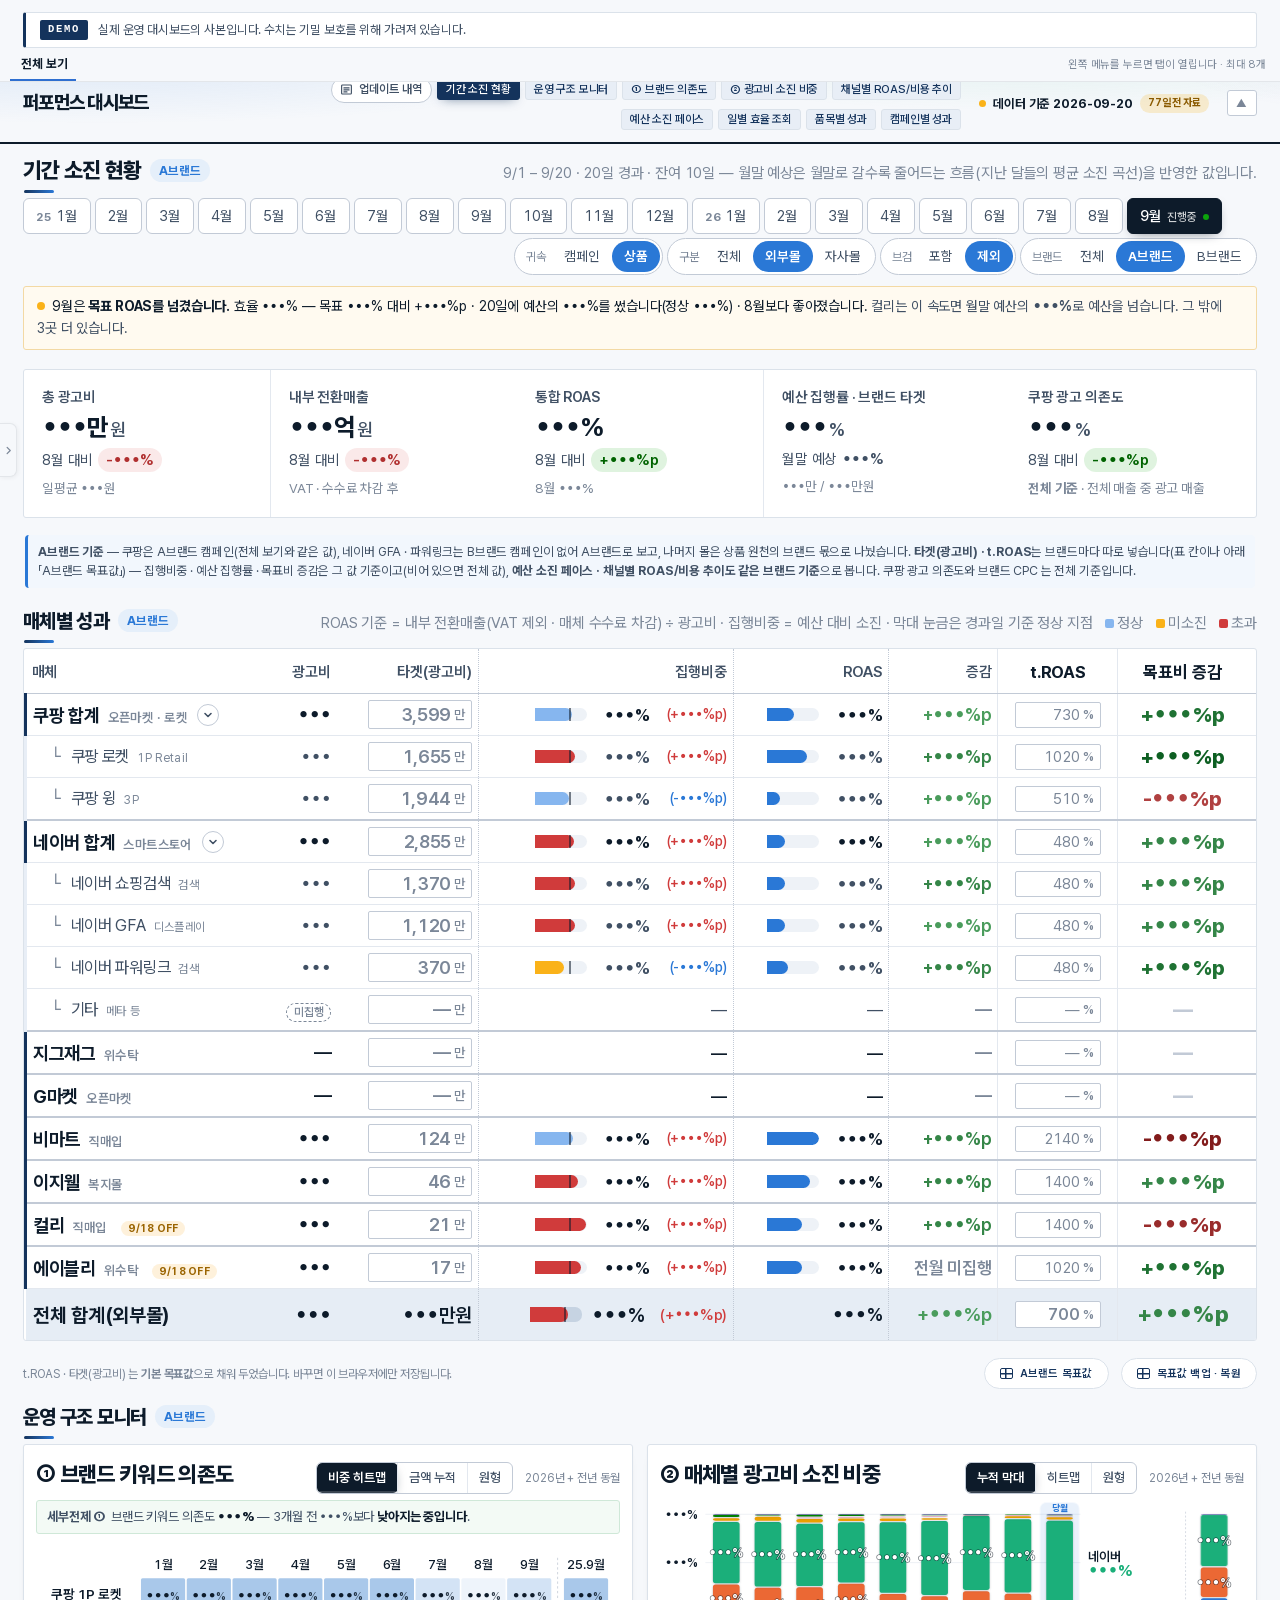
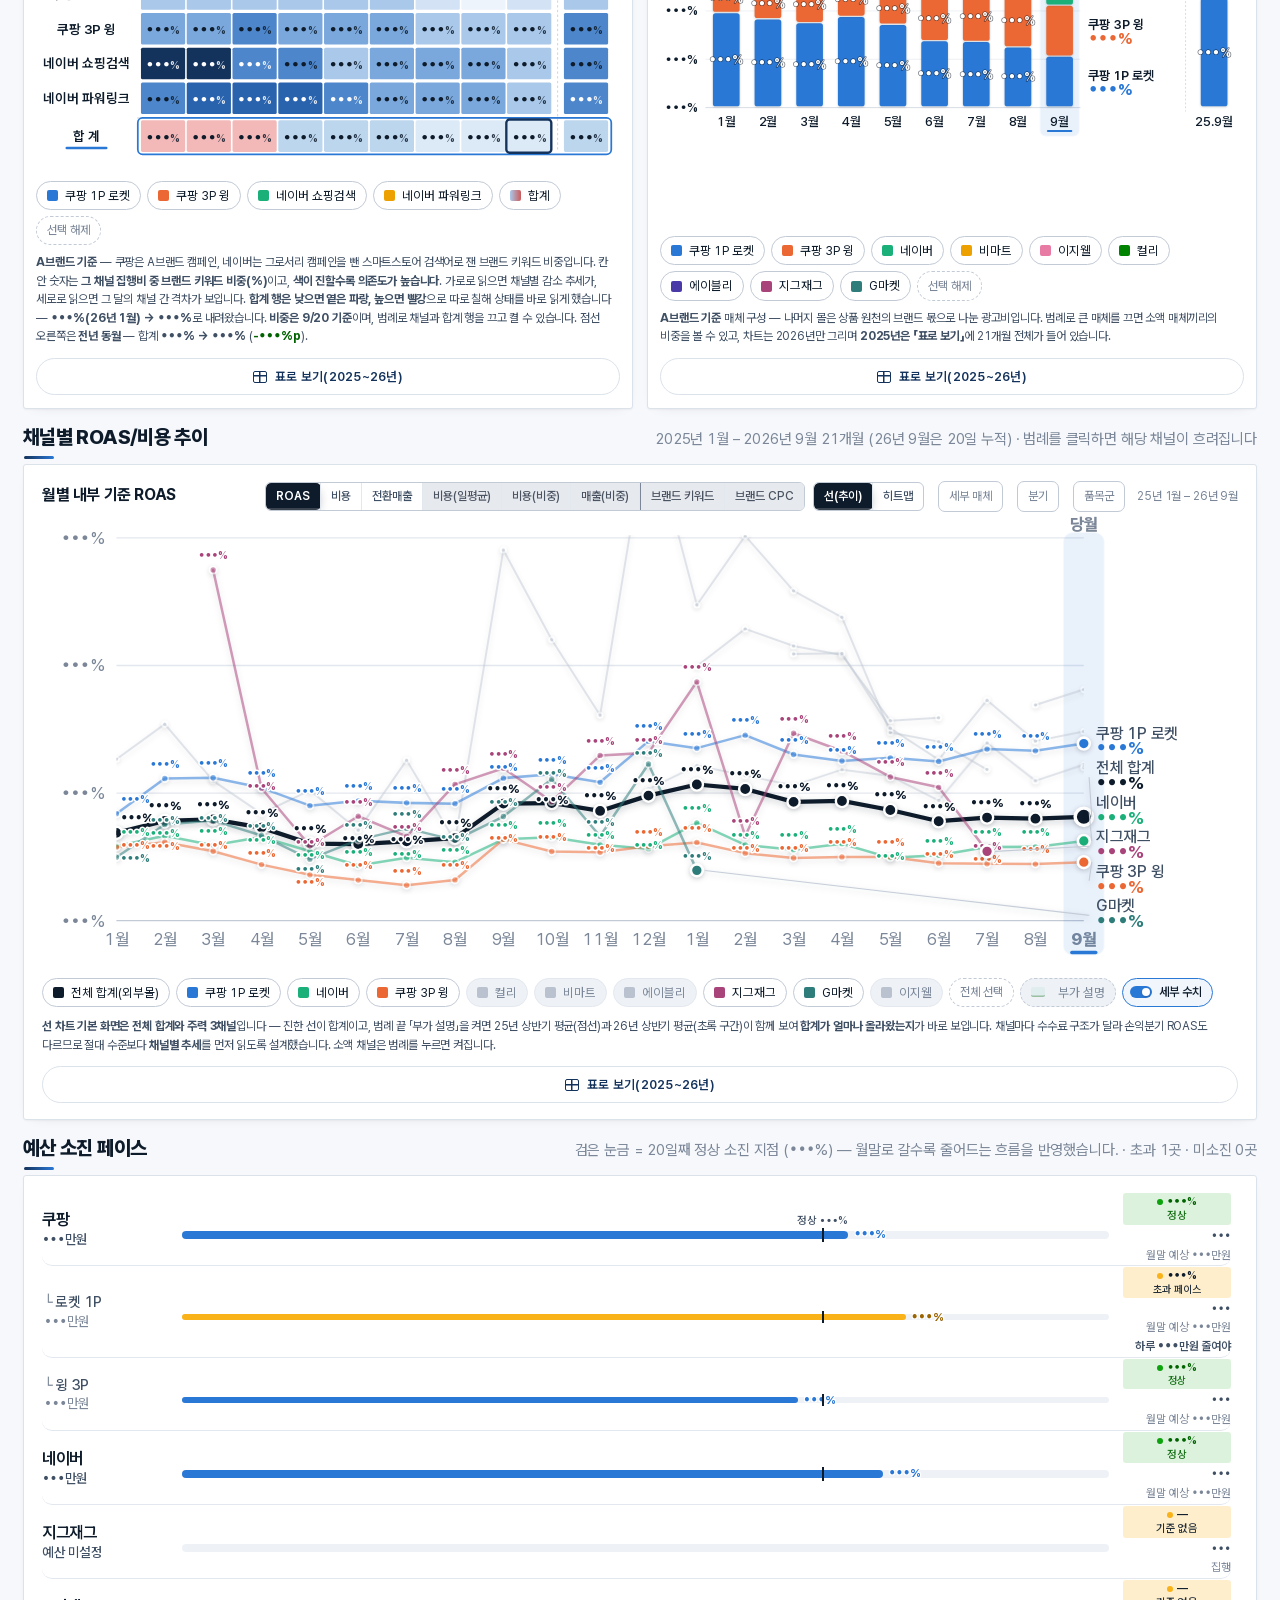
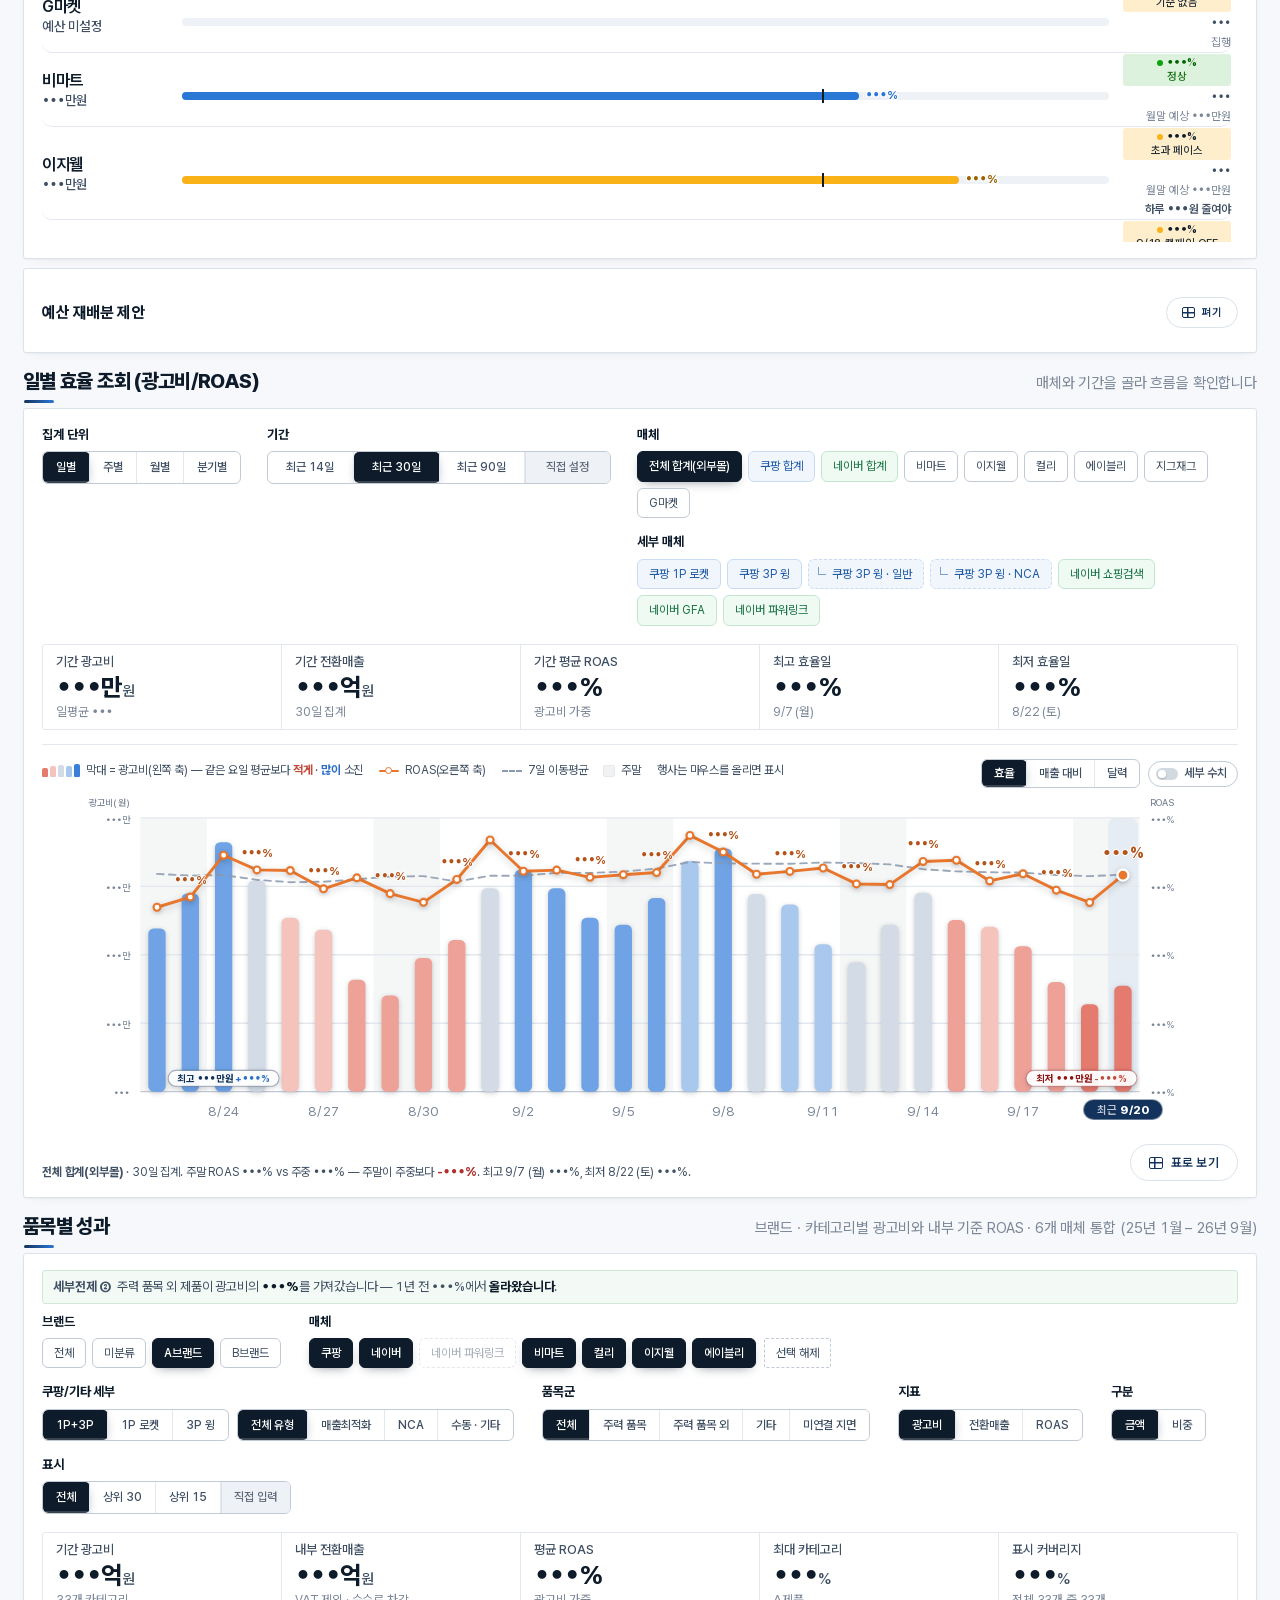
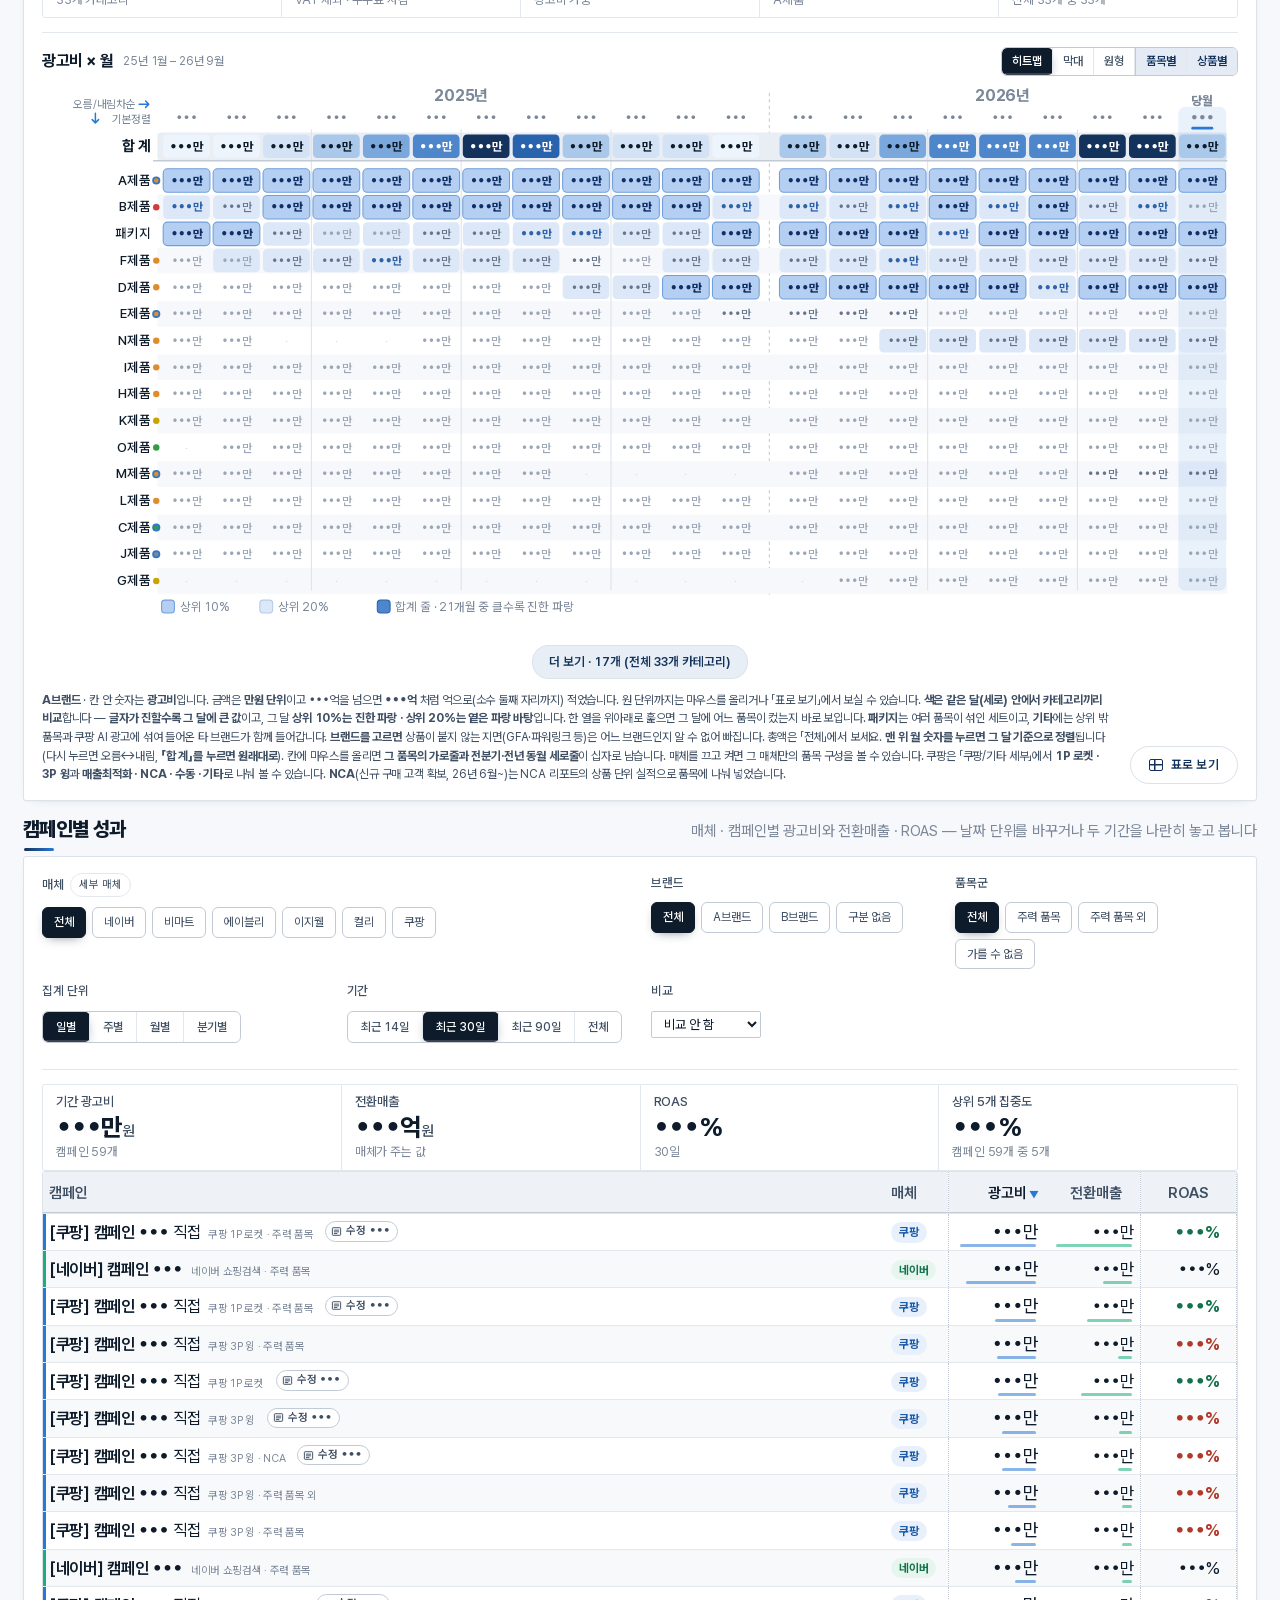
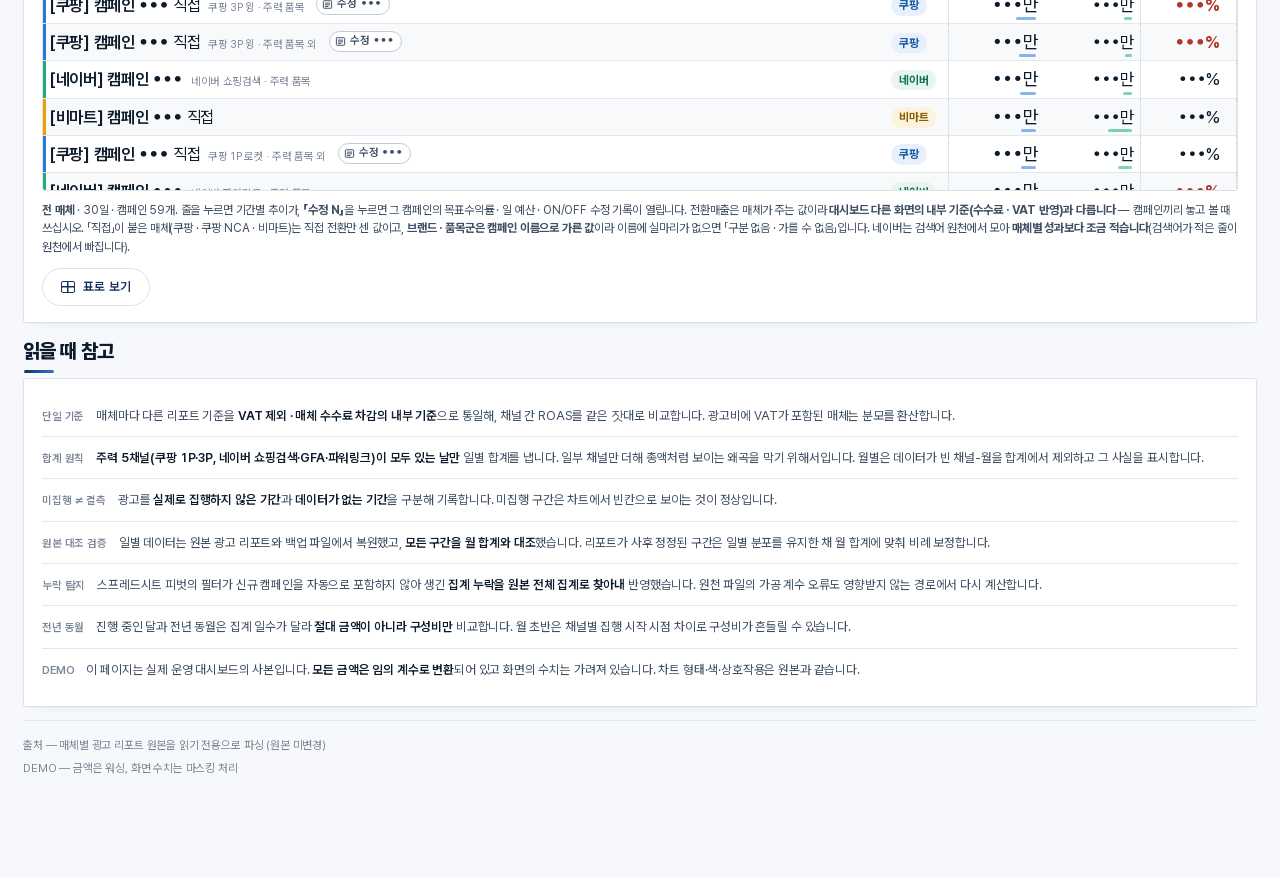
==== dashboard-demo.html @ bddc2128 "첫 게시 Co-Authored-By: Claude Opus 5.5 <noreply@anthropic.com>" ====
<!doctype html><html lang="ko"><head><title>퍼포먼스 대시보드 — DEMO</title><meta name="robots" content="noindex, nofollow"><meta charset=utf8><meta name=viewport content="width=device-width,initial-scale=1,viewport-fit=cover"><style>:root{color-scheme:light;box-sizing:border-box;padding-top:env(safe-area-inset-top,0px);padding-bottom:env(safe-area-inset-bottom,0px)}html{scroll-padding-top:env(safe-area-inset-top,0px)}body{margin:0;padding:0;font:14px -apple-system,BlinkMacSystemFont,sans-serif;background:#faf9f5;color:#141413}img{max-width:100%}[hidden]:not([hidden=until-found i]){display:none!important}</style><style>/* DEMO */ #mgLock, #mgBody, [data-erpv="margin"], #go-margin { display: none !important; }</style></head><body>
<style>
  /* 글꼴 — Pretendard(OFL) 가변 폰트를 이 화면에 쓰는 글자만 추려 파일 안에 넣었다(외부 요청 없음). */
  @font-face { font-family: "Pretendard Demo"; font-style: normal; font-weight: 45 920; font-display: swap;
               src: url([data-uri]) format("woff2"); }
  /* 사무용 라이트 테마 — 흰 바탕 · 남색/검정 계열로 단일 고정.
     뷰어의 다크 모드와 무관하게 항상 같은 화면을 보여주기 위해 모든 색을 명시한다. */
  :root {
    color-scheme: light;
    --f-sans: "Pretendard Demo", "Pretendard Variable", Pretendard, "Apple SD Gothic Neo", "Malgun Gothic", system-ui, sans-serif;
    --f-num:  "Pretendard Demo", "Pretendard Variable", Pretendard, "Apple SD Gothic Neo", "Malgun Gothic", system-ui, sans-serif;
    --f-mono: "Cascadia Mono", "SF Mono", Consolas, ui-monospace, "Malgun Gothic", monospace;
    --plane:        #f6f8fb;
    --surface:      #ffffff;
    --surface-sunk: #eef2f7;
    --ink:          #0d1b2a;
    --ink-2:        #405064;
    --ink-3:        #7b8798;
    --rule:         #e3e8ef;
    --rule-strong:  #c2cad6;
    --ring:         #dbe2ea;
    --band:         rgba(13,27,42,0.04);
    --navy:         #14335c;
    --navy-soft:    #e8eef6;
    --blue-soft:    #86b6ef;
    --bar-fill:     #6da7ec;   /* 일별 광고비 막대 */
    --bar-low:      #e08585;   /* 같은 요일 평균 대비 소진이 크게 적은 날 */
    --roas-dot:     #14335c;   /* ROAS 선 위의 점 — 선(#2a78d6)보다 진하게 */

    --s1: #2a78d6;
    --s2: #eb6834;
    --s3: #1baf7a;
    --s4: #eda100;
    --s5: #e87ba4;
    --s6: #008300;
    --s7: #4a3aa7;
      /* (V163) 세부 매체 보기 — 쿠팡 NCA · 네이버 GFA · 파워링크 · 기타 */
      --s8: #a1561a; --s9: #00767f; --s10: #b02a6b; --s11: #5f7a33;
      /* (V194) 자사몰 — 파워링크 · 쇼핑검색 */
      --s12: #7a5cc4; --s13: #c47a2a; --s14: #2f6f5e;
      /* (V211) 자사몰 퍼포먼스 — 메타 · 구글 검색 · 구글 디스플레이 · 크리테오 */
      --s15: #d94f70; --s16: #3b8ea5; --s17: #8a8f3a; --s18: #c9538f;
      /* (V214) 토스페이 · 페이코 · 애디AI · 지그재그 · G마켓 */
      --s19: #3f6fb5; --s20: #b5632a; --s21: #6b8f3a; --s22: #a8447a; --s23: #2f7d7a;
    --muted-line: #b9c2ce;
    --ma-line: #f2a86e;
    --ma-text: #d98a3d;      /* 이동평균 '글자' — 선보다 한 단계 진하게 (연한 주황은 본문에서 안 읽힌다) */
    --hint-low: #b81d1d;     /* 막대색 스케일의 붉은 끝 = 요일 평균보다 적게 소진 */
    --hint-high: #1668cf;    /* 막대색 스케일의 푸른 끝 = 요일 평균보다 많이 소진 */

    --good:     #0ca30c;
    --warning:  #fab219;
    --critical: #d03b3b;
    --good-ink: #006300;
    --crit-ink: #b02f2f;
  }

  * { box-sizing: border-box; }

  body {
    margin: 0;
    background: var(--plane);
    color: var(--ink);
    font-family: var(--f-sans);
    font-size: 14px;
    line-height: 1.55;
    -webkit-font-smoothing: antialiased;
  }
  .num, table td, table th, .tick { font-family: var(--f-num); font-variant-numeric: tabular-nums; }

  /* 폭 상한 없이 창을 쓰되 좌우에 약간의 여백을 둔다 */
  /* 좌우 여백은 창이 좁아질수록 함께 줄어든다 (내용이 쓸 수 있는 폭을 늘리기 위해) */
  :root { --gut: clamp(14px, 1.8vw, 34px); }
  .wrap { max-width: none; margin: 0; padding: 26px var(--gut) 56px; display: flex; flex-direction: column; gap: clamp(12px, 1vw, 18px); }

  /* ---------- header ---------- */
  header.masthead {
    display: flex; flex-wrap: wrap; align-items: flex-end; justify-content: space-between;
    gap: 16px 24px; padding-bottom: 18px; border-bottom: 2px solid var(--ink);
    position: sticky; top: 0; z-index: 60; background: var(--plane);
    margin: -26px calc(var(--gut) * -1) 0; padding: 26px var(--gut) 18px;
  }
  .masthead h1 { margin: 0; font-size: clamp(24px, 2.1vw, 38px); font-weight: 700; letter-spacing: -0.03em; line-height: 1.15; text-wrap: balance; }
  .masthead .sub { margin: 7px 0 0; color: var(--ink-2); font-size: 14.5px; }
  .stamp { display: flex; flex-direction: column; align-items: flex-end; gap: 4px; text-align: right; }
  .stamp .asof { font-family: var(--f-num); font-size: 14px; font-weight: 600; }
  .stamp .window { color: var(--ink-3); font-size: 12px; }
  /* 섹션 바로가기 — 눌러 해당 블록으로 스크롤 */
  /* 바로가기 버튼을 '데이터 기준' 왼쪽에 나란히 두어 헤더 높이를 아낀다 */
  .headright { display: flex; align-items: flex-end; justify-content: flex-end; gap: 18px; flex-wrap: wrap; }
  .jump { display: flex; gap: 5px; flex-wrap: wrap; justify-content: flex-end; max-width: min(430px, 46vw); }
  @media (max-width: 900px) {
    .headright { width: 100%; justify-content: flex-start; }
    /* 좁은 화면에서는 줄바꿈 대신 옆으로 밀어 본다 */
    .jump { max-width: none; width: 100%; flex-wrap: nowrap; overflow-x: auto; scrollbar-width: none;
            justify-content: flex-start; padding-bottom: 2px; }
    .jump::-webkit-scrollbar { display: none; }
  }
  .jump a { font-size: 12px; font-weight: 500; line-height: 1; padding: 5px 9px; border-radius: 3px;
            text-decoration: none; white-space: nowrap; color: var(--navy);
            background: var(--navy-soft); border: 1px solid var(--ring); transition: background 0.15s, color 0.15s; }
  .jump a:hover { background: var(--navy); color: #ffffff; border-color: var(--navy); }
  .jump a:focus-visible { outline: 2px solid var(--s1); outline-offset: 1px; }
  /* 앵커로 뛰었을 때 제목이 화면 맨 위에 딱 붙지 않게 */
  [id^="go-"] { scroll-margin-top: calc(var(--headh, 120px) + 14px); }
  /* 도착한 블록을 잠깐 밝혀 어디로 왔는지 보이게 */
  @keyframes jumpflash { from { box-shadow: 0 0 0 3px var(--s1); } to { box-shadow: 0 0 0 3px rgba(0,0,0,0); } }
  .jumped { animation: jumpflash 1.1s ease-out; border-radius: 3px; }
  @media (prefers-reduced-motion: reduce) { .jumped { animation: none; } }
  .tagrow { display: flex; gap: 6px; flex-wrap: wrap; }
  .tag { font-size: 11px; letter-spacing: 0.06em; text-transform: uppercase; padding: 2px 8px;
         border: 1px solid var(--rule-strong); border-radius: 2px; color: var(--ink-2); }

  /* ---------- sections ---------- */
  section { display: flex; flex-direction: column; gap: 9px; }

  /* 상단 2열 — 왼쪽에 기간 소진 현황 + 매체별 성과, 오른쪽에 운영 구조 모니터 */
  .topgrid,
  .midgrid { display: grid; grid-template-columns: minmax(0, 1.9fr) minmax(0, 1fr); gap: clamp(12px, 1vw, 18px); align-items: stretch; }
  /* 넓은 화면에서는 열이 많은 매체별 성과표 쪽에 폭을 더 준다 */
  /* (V136) 중단도 같은 비율 — 운영 구조 모니터 · 예산 소진 페이스의 왼쪽 끝을 세로로 맞춘다 */
  @media (min-width: 1560px) { .topgrid, .midgrid { grid-template-columns: minmax(0, 2.3fr) minmax(0, 1fr); } }
  @media (min-width: 2100px) { .topgrid, .midgrid { grid-template-columns: minmax(0, 2fr) minmax(0, 1fr); } }
  .topgrid > div,
  .midgrid > div { display: flex; flex-direction: column; gap: 18px; min-width: 0; }
  /* 중단 두 카드의 아래끝을 맞춘다 — 남는 높이는 ROAS 추이 차트가 흡수 */
  .col-pace > section { flex: 1 1 auto; }
  .col-pace > section > .card { flex: 1 1 auto; display: flex; flex-direction: column; }
  .col-pace .pace { flex: 1 1 auto; justify-content: space-between; }
  .midgrid .col-main > section > .card { flex: 1 1 auto; display: flex; flex-direction: column; min-height: 0; }
  .midgrid .col-main #roasChart { flex: 1 1 auto; min-height: 260px; display: flex; align-items: stretch; }
  /* (V200) 매체가 더 늘어도 한 화면을 넘지 않게 — 마지막 수단으로 페이스 목록만 굴린다
     (V204) 굴리는 것은 **실제로 넘칠 때만**(.scrolly). 넘치지 않는데도 마우스만 올리면 굵은 드래그바가
     불쑥 나타나 오른쪽 숫자를 덮던 것을 없애 두었다 — 윈도우의 「스크롤 막대 자동 숨김」 때문이다(담당자 2026-09-21). */
  @media (min-width: 1041px) {
    .midgrid .col-pace .pace { max-height: calc(100vh - 250px); min-height: 0; }
    .midgrid .col-pace .pace.scrolly { overflow-y: auto; overscroll-behavior-y: contain; padding-right: 7px; scrollbar-width: thin; }
    .midgrid .col-pace .pace.scrolly::-webkit-scrollbar { width: 7px; }
    .midgrid .col-pace .pace.scrolly::-webkit-scrollbar-track { background: transparent; }
    /* 늘 옅게 보이다가 올리면 조금 진해진다 — 없다가 튀어나오지 않게 */
    .midgrid .col-pace .pace.scrolly::-webkit-scrollbar-thumb {
      background: color-mix(in srgb, var(--ink-3) 22%, transparent); border-radius: 7px; }
    .midgrid .col-pace .pace.scrolly:hover::-webkit-scrollbar-thumb {
      background: color-mix(in srgb, var(--ink-3) 38%, transparent); }
    .midgrid .col-pace .pace.scrolly::-webkit-scrollbar-thumb:hover {
      background: color-mix(in srgb, var(--ink-3) 60%, transparent); }
  }
  .midgrid .col-main #roasChart svg { height: 100%; width: 100%; }
  @media (max-width: 1400px) {
    .midgrid .col-main #roasChart { min-height: 0; display: block; }
    .midgrid .col-main #roasChart svg { height: auto; }
  }
  /* 오른쪽 열 아래끝을 왼쪽(매체별 성과)과 맞춘다 — 남는 높이는 ② 소진 비중 차트가 흡수 */
  .col-side > section { flex: 1 1 auto; min-height: 0; }
  /* 왼쪽 매체별 성과 카드도 같이 늘어나 두 열의 아래끝이 맞는다.
     남는 높이는 빈칸으로 두지 않고 표의 각 행이 나눠 갖는다. */
  .col-main > section:last-child { flex: 1 1 auto; }
  .col-main > section:last-child .tablewrap { flex: 1 1 auto; display: flex; flex-direction: column; min-height: 0; }
  .col-main > section:last-child .tablewrap table { flex: 1 1 auto; height: 100%; }
  .col-main > section:last-child .tablewrap tbody td { vertical-align: middle; }
  .col-side .duo.uneven { flex: 1 1 auto; grid-template-rows: auto minmax(0, 1fr); min-height: 0; }
  .col-side .duo.uneven > .card:last-child { display: flex; flex-direction: column; min-height: 0; }
  .col-side #mixChart { flex: 1 1 auto; min-height: 240px; display: flex; align-items: stretch; }
  .col-side #mixChart svg { height: 100%; width: 100%; }
  @media (max-width: 1400px) {
    .topgrid, .midgrid { grid-template-columns: 1fr; }
    .col-side #mixChart { min-height: 0; display: block; }
    .col-side #mixChart svg { height: auto; }
    /* 1열로 접히면 ①② 는 좌우로 나란히 두는 편이 세로를 덜 먹는다 */
    .col-side .duo.uneven { grid-template-rows: none;
                            grid-template-columns: repeat(auto-fit, minmax(400px, 1fr)); }
  }
  .sechead { display: flex; align-items: baseline; justify-content: space-between; gap: 16px; flex-wrap: wrap; }
  /* (V160) 섹션 접기 단추 — 제목 줄 오른쪽 끝 */
  .sechead .secfold { margin-top: 0; margin-left: 10px; align-self: center; white-space: nowrap; }
  /* (V157) 오른쪽 끝으로 미는 것은 그 앞의 조작부(PMC 브랜드) — 접기 단추는 그 오른쪽에 붙는다.
     조작부가 숨어 있으면 단추가 대신 끝으로 간다 */
  .sechead > .pmcbrand { margin-left: auto; }
  .sechead:has(> .pmcbrand[hidden]) > .secfold, .sechead:not(:has(> .pmcbrand)) > .secfold { margin-left: auto; }
  .sechead .secfold[aria-expanded="false"] { background: var(--surface-sunk); color: var(--ink-2); }
  .sechead { padding-bottom: 2px; }
  .sechead h2 { margin: 0; font-size: clamp(20px, 1.5vw, 27px); font-weight: 700; letter-spacing: -0.02em; color: var(--ink); }
  .sechead.lead h2 { font-size: clamp(22px, 1.7vw, 30px); }
  .sechead .note { font-size: 15px; color: var(--ink-3); }
  /* (V126) PMC 브랜드 버튼 · 품목 비중 */
  .sechead .pmcbrand { margin-left: auto; align-self: center; }
  .pmcbrand button.ext { color: var(--ink-2); }
  /* (V136) 참고용 브랜드(타 브랜드) — 조금 어둡게. 고른 칸은 움직이는 바탕(thumb)이 그대로 */
  .seg.pmcbrand > button.ext:not([aria-pressed="true"]), .seg.pmcbrand.has-thumb > button.ext:not([aria-pressed="true"]) { background: var(--surface-sunk); }
  .seg.pmcbrand > button.ext:not([aria-pressed="true"]):hover, .seg.pmcbrand.has-thumb > button.ext:not([aria-pressed="true"]):hover { background: #e2e7ee; color: var(--ink); }
  .tablewrap td.bcol { position: relative; }
  .tablewrap td.bcol .gsplus { position: absolute; right: 2px; top: -1px; font-size: 9.5px; line-height: 1; font-weight: 600; color: var(--ink-3); white-space: nowrap; pointer-events: auto; }
  .pacerow .name small .gsnote { display: block; font-size: 10.5px; line-height: 1.25; color: var(--ink-3); white-space: nowrap; }
  .pmcbrand button.ext:first-of-type, .pmcbrand button[data-b="타브랜드B"] { border-left: 2px solid var(--rule-strong); }
  .pmccat { margin-top: 14px; border-top: 1px solid var(--rule); padding-top: 12px; }
  .pmccat-h { display: flex; flex-wrap: wrap; align-items: center; gap: 6px 14px; margin-bottom: 8px; font-size: 14px; }
  .pmccat-d { font-size: 13px; color: var(--ink-2); display: inline-flex; align-items: center; gap: 6px; }
  .pmccat-d input { font: inherit; padding: 3px 6px; border: 1px solid var(--rule-strong); border-radius: 2px; background: var(--surface); color: var(--ink); }
  .pmccat-r { font-size: 13px; color: var(--ink-3); }
  .pmccat-list { display: grid; gap: 3px; }
  .pmccat-row { display: grid; grid-template-columns: minmax(96px, 180px) minmax(0, 1fr) auto 52px; align-items: center; gap: 10px; width: 100%; text-align: left;
                background: none; border: 0; padding: 4px 6px; border-radius: 4px; font: inherit; font-size: 13px; color: var(--ink); cursor: pointer; }
  .pmccat-row:hover, .pmccat-row[aria-expanded="true"] { background: var(--surface-sunk); }
  .pmccat-row[disabled] { cursor: default; }
  .pmccat-row .nm { overflow: hidden; text-overflow: ellipsis; white-space: nowrap; }
  .pmccat-row .bar { height: 10px; border-radius: 3px; background: #6fa3e6; min-width: 2px; }
  .pmccat-row .v { font-variant-numeric: tabular-nums; white-space: nowrap; color: var(--ink-2); }
  .pmccat-row .p { font-variant-numeric: tabular-nums; text-align: right; font-weight: 700; }
  .pmccat-sku { margin: 2px 0 6px 12px; font-size: 12.5px; color: var(--ink-2); }
  .pmccat-sku li { display: flex; justify-content: space-between; gap: 12px; padding: 2px 0; border-bottom: 1px dotted var(--rule); }
  .pmccat-sku li span:first-child { overflow: hidden; text-overflow: ellipsis; white-space: nowrap; }
  .pmccat-foot { margin: 8px 0 0; font-size: 12.5px; color: var(--ink-3); }
  /* (V130) 기간 · 보기 · 단위 버튼 · 원형 · 추이 · 엑셀 */
  .pmccat-h .seg { display: inline-flex; }
  .pmccat-h .seg button { height: 28px; padding: 0 10px; font-size: 12.5px; }
  .pmccat-nav { display: inline-flex; gap: 3px; }
  .pmccat-nav button { width: 28px; height: 28px; padding: 0; border: 1px solid var(--rule-strong); border-radius: 2px; background: var(--surface); color: var(--ink-2); display: inline-grid; place-items: center; cursor: pointer; }
  .pmccat-nav button:hover { background: var(--surface-sunk); color: var(--ink); }
  .pmccat-nav button:disabled { opacity: 0.35; cursor: default; background: var(--surface); }
  .pmccat-nav svg { width: 12px; height: 12px; }
  .pmccat-h .pmccat-gap { flex: 1 1 0; min-width: 0; }
  .pmccat-h .xlsmini { margin-left: 0; }
  .pmccat-r { display: block; margin: -2px 0 8px; }
  .pmccat-row .nm small { color: var(--ink-3); font-size: 11.5px; }
  .pmccat-row .sw { display: inline-block; width: 9px; height: 9px; border-radius: 2px; margin-right: 6px; vertical-align: baseline; }
  .pmccat-row.hl { background: var(--surface-sunk); }
  .pmccat-list.long { max-height: 440px; overflow-y: auto; padding-right: 4px; }
  .pmccat-sku { max-height: 300px; overflow-y: auto; padding-right: 6px; }
  .pmccat-sku li[data-k] { cursor: pointer; }
  .pmccat-sku li[data-k]:hover { color: var(--ink); background: var(--surface-sunk); }
  .pmccat-go { margin: 0 0 8px 12px; padding: 2px 8px; font: inherit; font-size: 12px; color: var(--s1); background: none; border: 1px dashed var(--rule-strong); border-radius: 3px; cursor: pointer; }
  .pmccat-go:hover { border-style: solid; background: var(--surface-sunk); }
  .pmccat-pie { display: grid; grid-template-columns: minmax(0, 300px) minmax(0, 1fr); gap: 12px 26px; align-items: start; }
  .pmccat-pie .pmccat-pc svg { display: block; width: 100%; max-width: 300px; height: auto; margin: 0 auto; overflow: visible; }
  .pmccat-pie .pmccat-list { max-height: 360px; overflow-y: auto; padding-right: 4px; }
  .pmccat-trh { display: flex; flex-wrap: wrap; align-items: center; gap: 6px 16px; margin-bottom: 6px; }
  .pmccat-trh .pmccat-d { flex: 0 1 460px; min-width: 0; white-space: nowrap; }
  .pmccat-trh select { flex: 1 1 auto; min-width: 0; max-width: 100%; font: inherit; font-size: 13px; padding: 3px 6px; border: 1px solid var(--rule-strong); border-radius: 2px; background: var(--surface); color: var(--ink); }
  .pmccat-trh .dlegend { display: flex; flex-wrap: wrap; gap: 4px 14px; font-size: 12px; color: var(--ink-2); }
  #pmcCatTrend > svg { display: block; width: 100%; height: auto; }
  /* (V131) 점선 버튼 · 직접 입력(검색) */
  .plot-t .pmcbtns { display: inline-flex; gap: 6px; flex: none; }
  .pmccat-trh .valbtn { margin-left: auto; }
  .pmccat-q { margin: 0 0 8px; padding: 8px 10px; border: 1px solid var(--rule-strong); border-radius: 4px; background: var(--surface); }
  .pmccat-q input { width: 100%; box-sizing: border-box; font: inherit; font-size: 13.5px; padding: 6px 9px; border: 1px solid var(--rule-strong); border-radius: 3px; background: var(--surface); color: var(--ink); }
  .pmccat-q input:focus { outline: 2px solid var(--s1); outline-offset: -1px; }
  .pmccat-qres { list-style: none; margin: 6px 0 0; padding: 0; max-height: 260px; overflow-y: auto; }
  .pmccat-qr { display: grid; grid-template-columns: minmax(0, 1fr) auto; gap: 2px 12px; width: 100%; text-align: left; font: inherit; font-size: 13px; padding: 5px 6px; border: 0; border-radius: 3px; background: none; color: var(--ink); cursor: pointer; }
  .pmccat-qr:hover, .pmccat-qr:focus-visible { background: var(--surface-sunk); outline: none; }
  .pmccat-qr span { overflow: hidden; text-overflow: ellipsis; white-space: nowrap; }
  .pmccat-qr small { grid-column: 1; color: var(--ink-3); font-size: 11.5px; }
  .pmccat-qr b { grid-row: 1 / span 2; grid-column: 2; align-self: center; font-weight: 600; color: var(--ink-2); font-variant-numeric: tabular-nums; }
  .pmccat-qn { margin: 6px 2px 0; font-size: 12px; color: var(--ink-3); }
  #pmcCatTrend .dpill { font-family: var(--f-sans); font-size: 7.4px; font-weight: 700; letter-spacing: -0.01em; }
  @media (max-width: 640px) { .pmccat-pie { grid-template-columns: minmax(0, 1fr); } .pmccat-h .pmccat-gap { display: none; }
    #pmcCatTrend { overflow-x: auto; overscroll-behavior-x: contain; } #pmcCatTrend > svg { min-width: 620px; } #pmcCatTrend .axnum { font-size: 9.8px; } }
  @media (max-width: 640px) { .sechead .pmcbrand { margin-left: 0; width: 100%; } .sechead .pmcbrand button { flex: 1 1 0; padding-left: 4px; padding-right: 4px; }
    .pmccat-row { grid-template-columns: minmax(72px, 110px) minmax(0, 1fr) 46px; } .pmccat-row .v { display: none; } }
  .sechead .note .key { display: inline-block; width: 9px; height: 9px; border-radius: 2px;
                        margin: 0 3px 0 9px; vertical-align: baseline; }
  .card { background: var(--surface); border: 1px solid var(--ring); border-radius: 3px; padding: 16px 18px; }

  /* ---------- KPI ---------- */
  .kpis { display: grid; grid-template-columns: repeat(auto-fit, minmax(150px, 1fr)); gap: 1px;
          background: var(--rule); border: 1px solid var(--ring); border-radius: 3px; overflow: hidden; }
  .kpi { background: var(--surface); padding: 16px 18px 18px; display: flex; flex-direction: column; gap: 6px; }
  .kpi .label { font-size: 14.5px; letter-spacing: 0.03em; color: var(--ink-2); font-weight: 600; }
  .kpi .value { font-family: var(--f-num); font-size: clamp(22px, 1.75vw, 32px); font-weight: 600; letter-spacing: -0.02em; line-height: 1.1; }
  .kpi .value small { font-size: 18px; font-weight: 500; color: var(--ink-2); margin-left: 2px; }
  .kpi .delta { font-size: 14.5px; color: var(--ink-2); display: flex; align-items: center; gap: 5px; }
  .kpi .delta b { font-family: var(--f-num); font-weight: 600; }
  .sub-note { color: var(--ink-3); font-size: 13.5px; }
  .up { color: var(--good-ink); }
  .down { color: var(--crit-ink); }

  /* ---------- table ---------- */
  .tablewrap { overflow-x: auto; overscroll-behavior-x: contain; scrollbar-width: thin;
               background: var(--surface); border: 1px solid var(--ring); border-radius: 3px; }
  /* 표에 남은 폭이 모자라면 다른 칸에서 읽을 수 있는 열부터 접는다.
     창 폭이 아니라 '이 표가 실제로 쓸 수 있는 폭'을 기준으로 하므로,
     레이아웃이 1열로 접히면 열이 도로 살아난다.
     접는 순서 — 수수료(매체마다 고정값) → 전월 ROAS(옆 증감이 같은 내용)
                → 내부 전환매출(상단 KPI 에 있음) → 타겟(광고비) */
  .tablehost { container-type: inline-size; container-name: mtab; }
  @container mtab (max-width: 1368px) {
    .tablewrap thead th:nth-child(2), .tablewrap tbody td:nth-child(2) { display: none; }
  }
  @container mtab (max-width: 1320px) {
    .tablewrap thead th:nth-child(8), .tablewrap tbody td:nth-child(8) { display: none; }
  }
  @container mtab (max-width: 1244px) {
    .tablewrap thead th:nth-child(6), .tablewrap tbody td:nth-child(6) { display: none; }
  }
  @container mtab (max-width: 1112px) {
    .tablewrap thead th:nth-child(4), .tablewrap tbody td:nth-child(4) { display: none; }
  }
  /* 그래도 좁으면 글자와 여백을 한 단계 줄여 스크롤을 막는다 */
  @container mtab (max-width: 995px) {
    .tablewrap tbody td { font-size: 15px; padding: 5px 4px; }
    .tablewrap tbody td:nth-child(3), .tablewrap tbody td.bcol { font-size: 15.5px; }
    .tablewrap tbody td.tdelta { font-size: 18px; }
    .tablewrap thead th { font-size: 13px; padding: 8px 4px 7px; }
    .tablewrap .netrow .chan b { font-size: 16px; }
    .tablewrap .roasbar .val { font-size: 15px; min-width: 48px; }
    .tin { width: 62px; } .bin { width: 78px; }
  }
  table { border-collapse: collapse; width: 100%; }
  thead th { font-family: var(--f-sans); font-size: 11px; font-weight: 600; letter-spacing: 0.06em;
             text-transform: uppercase; color: var(--ink-3); text-align: right; padding: 12px 14px 10px;
             border-bottom: 1px solid var(--rule-strong); white-space: nowrap; }
  thead th:first-child, tbody td:first-child { text-align: left; }
  tbody td { padding: 10px 14px; border-bottom: 1px solid var(--rule); text-align: right; font-size: 14px; white-space: nowrap; }
  tbody tr:last-child td { border-bottom: none; }
  /* 매체별 성과표만 크게 — 차트 아래 '표로 보기'(.datatable)는 기존 크기 유지 */
  .tablewrap tbody td { font-size: 16.5px; padding: 6px 6px; line-height: 1.35; }
  /* 수수료(2) · 광고비(3) · 내부 전환매출(5) — 보조 수치라 한 단계 작게 */
  /* 수수료(2) 만 보조 수치로 작게 두고, 광고비(3)·내부 전환매출(6) 은 본문보다 키운다 */
  .tablewrap tbody td:nth-child(2) { font-size: 15.5px; }
  .tablewrap tbody td:nth-child(3),
  .tablewrap tbody td:nth-child(6) { font-size: 18px; }
  .tablewrap tbody tr.total td:nth-child(2) { font-size: 16px; }
  .tablewrap tbody tr.total td:nth-child(3),
  .tablewrap tbody tr.total td:nth-child(6) { font-size: 19.5px; }
  /* 목표 집행비 — 실제 광고비 옆의 기준값이라 한 단계 낮춰 둔다 */
  /* 열 묶음 구분 — 성격이 다른 지표 사이에만 옅은 점선을 세운다.
     [매체·수수료] [광고비·타겟] [집행비중] [내부 전환매출·ROAS] [전월·증감·목표] 로 끊어
     11개 열을 한 번에 훑지 않고 덩어리로 읽게 한다. */
  .tablewrap th:nth-child(2), .tablewrap td:nth-child(2),
  .tablewrap th:nth-child(4), .tablewrap td:nth-child(4),
  .tablewrap th:nth-child(5), .tablewrap td:nth-child(5),
  .tablewrap th:nth-child(7), .tablewrap td:nth-child(7) {
    border-right: 1px dotted var(--rule-strong);
  }
  .bcol { color: var(--ink-2); }
  .tablewrap tbody td.bcol { font-size: 18px; }
  .tablewrap tbody tr.total td.bcol { font-size: 19.5px; }
  .tablewrap thead th.bcol { color: var(--ink-2); }
  /* 매체 ↔ 수수료 간격 좁히기 */
  .tablewrap thead th:nth-child(2),
  .tablewrap tbody td:nth-child(2) { padding-left: 0; padding-right: 2px; }
  .tablewrap thead th:first-child,
  .tablewrap tbody td:first-child { padding-right: 2px; }
  /* 집행비 막대 — ROAS(밝은 파랑)와 구분되게 남색 */
  .roasbar.share .fill { background: var(--navy); }
  .roasbar .track { position: relative; }
  .roasbar .normtick { position: absolute; top: -1px; width: 2px; height: calc(100% + 2px);
                       background: var(--ink); opacity: 0.55; }
  .roasbar.share .val { min-width: 52px; font-size: 18px; }
  .tablewrap tbody tr.total .roasbar.share .val { font-size: 19.5px; }
  /* 괄호 증감의 글자 수가 행마다 달라 막대가 좌우로 밀리던 문제 —
     em 기준 최소폭을 줘서 글자 크기가 줄어도 정렬이 유지되게 한다. */
  .inputbar { display: flex; align-items: center; justify-content: space-between; gap: 12px;
              flex-wrap: wrap; margin-top: 8px; }
  .inputbar .ihint { font-size: 12px; color: var(--ink-3); flex: 1 1 320px; }
  /* (V159) 목표값 단추 둘은 오른쪽에 나란히 붙인다 — space-between 이 둘 사이를 벌려 놓고 있었다 */
  .inputbar > #brandTargetsBtn { margin-left: auto; }
  .inputbar:has(> #brandTargetsBtn[hidden]) > #inputBackup, .inputbar:not(:has(> #brandTargetsBtn)) > #inputBackup { margin-left: auto; }
  .inputbar .toggle { margin-top: 0; }
  .iobox { width: 100%; min-height: 220px; font-family: var(--f-mono); font-size: 12px;
           padding: 10px; border: 1px solid var(--rule-strong); border-radius: 2px;
           background: var(--surface-sunk); color: var(--ink); resize: vertical; }
  .iowrap { padding: 14px 16px; display: flex; flex-direction: column; gap: 10px; }
  .iowrap p { margin: 0; font-size: 13px; color: var(--ink-2); }
  .iorow { display: flex; gap: 8px; align-items: center; flex-wrap: wrap; }
  .iorow .toggle { margin-top: 0; }
  .iomsg { font-size: 12px; color: var(--ink-3); }
  .execgap { font-size: 14px; font-weight: 500; white-space: nowrap; margin-left: 2px;
             display: inline-block; min-width: 4.9em; text-align: right; }
  tbody tr.total .execgap { font-size: 15px; }
  .tablewrap .roasbar .val { font-size: 16.5px; min-width: 56px; }
  .tablewrap td.delta { font-size: 17.5px; }
  /* 증감 열이 표 오른쪽 끝에 붙지 않도록 여백 */
  .tablewrap thead th:last-child,
  .tablewrap tbody td:last-child { padding-right: 16px; }
  /* 표로 보기 — 값이 높을수록 붉게, 낮을수록 푸르게 */
  .datatable td.heat { font-weight: 600; }
  /* 금액과 비중을 위아래로 나눠 표 폭을 절반 가까이 줄인다 */
  td.heat .cv { display: block; line-height: 1.25; }
  td.heat .cp { display: block; line-height: 1.2; font-size: 0.88em; opacity: 0.8; }
  /* 목표 ROAS 입력 열 */
  .tcol { border-left: 1px solid var(--rule); }
  /* t.ROAS 머리글은 옆의 목표비 증감과 한 묶음이므로 색·크기·정렬을 똑같이 맞춘다 */
  .tablewrap thead th.tcol { color: var(--ink); font-size: 17px; font-weight: 700; text-align: center; }
  .tablewrap tbody td.tcol { text-align: center; }
  /* 목표비 증감 — 가운데 정렬, 크고 진하게 */
  .tablewrap thead th.tdcol { color: var(--ink); font-size: 17px; font-weight: 700; text-align: center; }
  .tablewrap tbody td.tdelta { text-align: center; font-size: 21px; font-weight: 800; letter-spacing: -0.02em; }
  .tablewrap tbody tr.total td.tdelta { font-size: 23px; }
  /* (V137) UI 재검토 — 좁은 폭에서 줄이는 규칙(위 @container 940)이 바로 위 규칙에 눌려 오른쪽 칸이 잘리던 것 */
  @container mtab (max-width: 1112px) { .tablewrap tbody td.tdelta { font-size: 18.5px; } .tablewrap tbody tr.total td.tdelta { font-size: 20px; } }
  @container mtab (max-width: 995px) { .tablewrap tbody td.tdelta { font-size: 17px; } .tablewrap tbody tr.total td.tdelta { font-size: 18.5px; } }
  @container mtab (max-width: 1100px) { .tablewrap .roasbar .track { width: 44px; } .tablewrap .roasbar { gap: 5px; } }
  @container mtab (max-width: 995px) { .tablewrap .roasbar .track { width: 36px; } .tablewrap .execgap { font-size: 12.5px; margin-left: 0; } }
  .tinwrap { position: relative; display: inline-block; }
  .tinwrap > i { position: absolute; right: 7px; top: 50%; transform: translateY(-50%); font-style: normal;
                 font-size: 13px; font-weight: 500; color: var(--ink-3); pointer-events: none; }
  .tinwrap:focus-within > i { color: var(--s1); }
  .tin { width: 86px; font-family: var(--f-num); font-size: 15px;
         font-variant-numeric: tabular-nums; text-align: right; padding: 3px 20px 3px 6px;
         border: 1px solid var(--rule-strong); border-radius: 2px; background: var(--surface); color: var(--ink); }
  .tin::-webkit-outer-spin-button, .tin::-webkit-inner-spin-button { -webkit-appearance: none; margin: 0; }
  .tin { -moz-appearance: textfield; }
  .tin:focus { outline: 2px solid var(--s1); outline-offset: -1px; border-color: var(--s1); }
  .tin::placeholder { color: var(--ink-3); }
  tbody tr.total .tin { font-size: 16px; font-weight: 600; }
  /* 타겟(광고비) 입력 — 만원 단위라 자릿수가 더 필요하다 */
  .bin { width: 104px; font-size: 18px; }
  /* (V126) 타겟(광고비) 칸 — 옆 칸과 같은 글자(진한 색 · 굵기 600 · 같은 자간). 전에는 금액이 회색, 입력칸이 굵기 400 이라 따로 놀았다 */
  .tablewrap tbody td.bcol { color: var(--ink); }
  .tablewrap .bin { font-weight: 600; letter-spacing: -0.018em; }
  .tablewrap tbody tr.total .bin { font-weight: 600; }
  .tablewrap thead th { font-size: 15px; letter-spacing: -0.005em; text-transform: none; font-weight: 600;
                        color: var(--ink-2); padding: 10px 6px 8px; }
  .tablewrap .chan { gap: 8px; line-height: 1.3; }
  tbody tr.total td { border-top: 1px solid var(--rule-strong); font-weight: 600; background: #e6edf5;
                      padding-top: 10px; padding-bottom: 10px; font-size: 18.5px; }
  /* 합계 행에서는 막대 트랙이 배경에 묻히므로 한 단계 진하게 */
  tbody tr.total .roasbar .track { background: #c6d3e2; }
  tbody tr.total td.delta { font-size: 19px; }
  tbody tr.total .roasbar .val { font-size: 18.5px; }
  tbody tr.netrow td { font-weight: 600; }
  tbody tr.netrow td:first-child { border-left: 3px solid var(--navy); }
  tbody tr.subrow td { color: var(--ink-2); border-bottom-color: var(--rule); }
  tbody tr.subrow td:first-child { padding-left: 24px; border-left: 3px solid var(--navy-soft); }
  /* 매체 블록의 끝 — 쿠팡(3행) · 네이버(4행) 처럼 묶음이 어디서 끊기는지 보이게 */
  tbody tr.blockend td { border-bottom: 2px solid var(--rule-strong); }
  tbody tr.total td:first-child { border-left: 3px solid transparent; }
  .chan .tree { color: var(--ink-3); font-family: var(--f-num); margin-right: 2px; }
  td.delta { font-size: 13.8px; font-weight: 600; letter-spacing: -0.01em; }
  .chan { display: flex; align-items: baseline; gap: 6px; font-family: var(--f-sans); flex-wrap: wrap; }
  .chan .plat { font-size: 10px; letter-spacing: 0.03em; color: var(--ink-3); white-space: nowrap; }
  /* 매체명 열은 표의 기준점이라 한 단계 크게 */
  .tablewrap .netrow .chan b { font-size: 18.5px; letter-spacing: -0.015em; }
  .tablewrap .netrow .chan .plat { font-size: 13px; }
  .tablewrap .subrow .chan { font-size: 16.5px; }
  .tablewrap .subrow .chan .plat { font-size: 12px; }
  /* 전체 합계 행의 매체명 */
  .tablewrap tbody tr.total td:first-child { font-size: 19.5px; font-weight: 700; letter-spacing: -0.015em; }
  .roasbar { display: flex; align-items: center; gap: 7px; justify-content: flex-end; }
  .roasbar .track { width: 52px; height: 13px; background: var(--surface-sunk); border-radius: 0 7px 7px 0; overflow: hidden; flex: none; }
  .roasbar .fill { height: 100%; background: var(--s1); border-radius: 0 7px 7px 0; display: block; }
  .roasbar .val { min-width: 44px; font-weight: 600; }
  tbody tr.total .roasbar .track { height: 15px; }

  /* ---------- budget ---------- */
  .pace { display: flex; flex-direction: column; }
  .pacerow { display: grid; grid-template-columns: 126px 1fr 108px; align-items: center; gap: 14px;
             padding: 3px 0; border-bottom: 1px solid var(--rule); }
  .pacerow:last-child { border-bottom: none; }
  .pacerow.totalrow { border-top: 1px solid var(--rule-strong); border-bottom: none; margin-top: 2px; padding-top: 7px; }
  /* 쿠팡 하위(1P/3P) 행 */
  .pacerow.subpace { padding: 4px 0; }
  .pacerow.subpace .name { font-size: 15.5px; font-weight: 500; color: var(--ink-2); padding-left: 2px; }
  .pacerow.subpace .name small { font-size: 13.5px; font-weight: 400; color: var(--ink-3); }
  .pacerow.subpace .name .tree { color: var(--ink-3); font-family: var(--f-num); margin-right: 3px; }
  .pacerow.subpace .paceviz { height: 32px; }
  .pacerow.subpace .paceviz .base, .pacerow.subpace .paceviz .used { top: 21px; height: 7px; }
  .pacerow.subpace .paceviz .marker { top: 18px; height: 14px; }
  .pacerow.subpace .paceviz .marklabel { font-size: 11px; color: var(--ink-3); }
  .pacerow.subpace .pacemeta small { font-size: 11.5px; }
  .pacerow.subpace .pill { min-height: 24px; font-size: 10.5px; }
  /* (V200) 줄이 많을 때 — 추이 차트와 아래끝을 맞춘 채로 한 화면에 들어오게 촘촘히 그린다.
     글자와 막대를 조금씩 줄일 뿐 배치는 그대로라, 줄이 적을 때와 같은 눈으로 읽을 수 있다. */
  .pace.dense .pacerow { padding: 1px 0; }
  .pace.dense .pacerow .name { font-size: 16.5px; }
  .pace.dense .pacerow .name small { font-size: 13.5px; margin-top: 1px; }
  .pace.dense .paceviz { height: 29px; }
  .pace.dense .paceviz .base, .pace.dense .paceviz .used { top: 17px; height: 8px; }
  .pace.dense .paceviz .marker { top: 14px; height: 14px; }
  .pace.dense .paceviz .usedlabel { top: 15px; font-size: 11.5px; }
  .pace.dense .paceviz .marklabel { font-size: 11px; line-height: 13px; }
  .pace.dense .pacemeta { font-size: 13.5px; }
  .pace.dense .pacemeta small { font-size: 11.5px; }
  .pace.dense .pacerow.subpace { padding: 1px 0; }
  .pace.dense .pacerow.subpace .name { font-size: 14.5px; }
  .pace.dense .pacerow.subpace .paceviz { height: 25px; }
  .pace.dense .pacerow.subpace .paceviz .base, .pace.dense .pacerow.subpace .paceviz .used { top: 15px; height: 6px; }
  .pace.dense .pacerow.subpace .paceviz .marker { top: 12px; height: 12px; }
  .pace.dense .pacerow.subpace .paceviz .usedlabel { top: 13px; }
  .pace.dense .pacerow.totalrow { padding-top: 4px; }
  .pace.dense .pacerow.totalrow .name { font-size: 17.5px; }
  .pace.dense .pacerow.totalrow .name small { font-size: 14px; }
  .pace.dense .pacerow.totalrow .pacemeta { font-size: 13.5px; }
  .derived { font-size: 9px; letter-spacing: 0.04em; color: var(--ink-3);
             border: 1px solid var(--rule-strong); border-radius: 2px; padding: 0 3px; margin-left: 4px; }
  .pacerow.totalrow .name { font-weight: 700; font-size: 19.5px; }
  .pacerow.totalrow .name small { font-size: 15.5px; }
  .pacerow.totalrow .pacemeta { font-size: 14.5px; }
  .pacerow.totalrow .pacemeta small { font-size: 12px; }
  .pacerow.totalrow .pill { font-size: 12px; }
  .pacerow.totalrow .pill .dot { width: 7px; height: 7px; }
  .pacerow .name { display: flex; flex-direction: column; justify-content: center;
                   font-weight: 600; font-size: 18.5px; letter-spacing: -0.015em; line-height: 1.28; }
  .pacerow .name small { display: block; font-weight: 500; font-size: 15px; color: var(--ink-2); margin-top: 3px;
                         font-family: var(--f-num); }
  /* 위 12px 은 눈금 라벨 전용, 그 아래에 눈금과 막대를 둔다 (라벨이 막대에 가리지 않게) */
  .paceviz { position: relative; height: 36px; align-self: center; width: 100%; }
  .paceviz .base { position: absolute; inset: 23px 0 auto 0; height: 9px; background: var(--surface-sunk); border-radius: 5px; }
  .paceviz .used { position: absolute; top: 23px; left: 0; height: 9px; border-radius: 5px; }
  .paceviz .marker { position: absolute; top: 19px; width: 2px; height: 17px; background: var(--ink); }
  /* 막대 끝 현재 소진률 — 막대가 100% 를 넘지 않는 한 오른쪽으로, 꽉 차면 안쪽으로 붙는다 */
  .paceviz .usedlabel { position: absolute; top: 22px; margin-left: 6px; font-size: 12.5px; font-weight: 700;
                        line-height: 11px; font-variant-numeric: tabular-nums; white-space: nowrap; }
  .pacerow.subpace .paceviz .usedlabel { top: 20px; font-size: 11.5px; margin-left: 5px; }
/* (V163) 쓴 비중 숫자가 검은 눈금(정상 지점)과 같은 자리에 오면 선이 글자를 가로질렀다 — 흰 테두리를 둘러 선 위에서도 읽히게 한다 */
.paceviz .usedlabel { z-index: 3; text-shadow: 1px 1px 0 var(--surface), -1px 1px 0 var(--surface), 1px -1px 0 var(--surface), -1px -1px 0 var(--surface), 0 0 3px var(--surface); }
  .pacerow.totalrow .paceviz .usedlabel { font-size: 13.5px; }
  .paceviz .marklabel { position: absolute; top: 0; font-size: 12px; font-weight: 500; line-height: 15px;
                        color: var(--ink-2); transform: translateX(-50%); white-space: nowrap; }
  .pacemeta { display: flex; flex-direction: column; justify-content: center; align-items: stretch;
              text-align: right; font-family: var(--f-num);
              font-size: 14.5px; font-weight: 600; }
  /* 소진액 / 월말 예상을 항상 두 줄로 고정해 행마다 양식이 같게 */
  .pacemeta small { display: flex; flex-direction: column; align-items: flex-end; gap: 1px;
                    font-weight: 400; font-size: 12px; color: var(--ink-3); margin-top: 3px; }
  .pacemeta small .l1, .pacemeta small .l2, .pacemeta small .l3 { white-space: nowrap; }
  .pacemeta small .l1 { font-weight: 500; color: var(--ink-2); }
  /* (V149) 처방 한 줄 — 「하루 8만원 필요」 처럼 긴 글을 월말 예상과 한 줄에 두면 왼쪽으로 넘쳐 막대를 덮는다 */
  .pacemeta small .l3 { font-weight: 600; color: var(--ink-2); }

  .pill { display: inline-flex; align-items: center; gap: 5px; font-size: 11px; font-weight: 600;
          padding: 2px 8px; border-radius: 10px; font-family: var(--f-sans); }
  .pill .dot { width: 7px; height: 7px; border-radius: 50%; flex: none; }
  /* 예산 페이스 배지 — 글자 길이와 무관하게 항상 같은 크기.
     위 줄은 비율, 아래 줄은 상태로 고정한다. */
  .pacemeta .pill { display: flex; flex-direction: column; align-items: center; justify-content: center;
                    width: 100%; box-sizing: border-box; min-height: 27px; padding: 2px 4px;
                    border-radius: 3px; gap: 0; text-align: center; font-size: 11px; line-height: 1.25; }
  .pacemeta .pill .prow { display: flex; align-items: center; gap: 4px; }
  .pacemeta .pill .dot { width: 6px; height: 6px; }
  .pacemeta .pill .pv, .pacemeta .pill .pl { white-space: nowrap; }
  .pacemeta .pill .pl { font-weight: 500; opacity: 0.9; }
  .pill.good     { background: color-mix(in srgb, var(--good) 14%, transparent); color: var(--good-ink); }
  .pill.warning  { background: color-mix(in srgb, var(--warning) 22%, transparent); color: var(--ink); }
  .pill.critical { background: color-mix(in srgb, var(--critical) 16%, transparent); color: var(--crit-ink); }
  .pill.good .dot { background: var(--good); }
  .pill.warning .dot { background: var(--warning); }
  .pill.critical .dot { background: var(--critical); }

  /* ---------- charts ---------- */
  .duo { display: grid; grid-template-columns: repeat(auto-fit, minmax(330px, 1fr)); gap: 16px; }
  /* 운영 구조 모니터 — 두 카드를 세로로 쌓아 각각 전체 폭을 쓴다 */
  .duo.uneven { grid-template-columns: 1fr; gap: 14px; }
  .chart-h { display: flex; align-items: baseline; justify-content: space-between; gap: 12px; margin-bottom: 2px; }
  .chart-h h3 { margin-right: auto; }          /* 제목이 여백을 흡수 → 모드 버튼이 힌트 옆으로 붙는다 */
  .chart-h .modesw { margin-left: auto; }
  .chart-h .modesw + .hint { margin-left: -2px; }
  .chart-h h3 { margin: 0; font-size: 16px; font-weight: 600; letter-spacing: -0.01em; }
  .chart-h .hint { font-size: 12px; color: var(--ink-3); }
  /* 차트 형태 전환 — 같은 지표를 다른 방식으로 볼 수 있게 */
  .modesw { display: inline-flex; border: 1px solid var(--rule-strong); border-radius: 3px; overflow: hidden; flex: none; }
  .modesw button { background: var(--surface); border: none; border-right: 1px solid var(--rule);
                   font: inherit; font-size: 12px; font-weight: 500; color: var(--ink-2);
                   padding: 4px 10px; cursor: pointer; white-space: nowrap; }
  .modesw button:last-child { border-right: none; }
  .modesw button:hover { background: var(--surface-sunk); color: var(--ink); }
  .modesw button[aria-pressed="true"] { background: var(--ink); color: var(--surface); font-weight: 600; }
  .modesw button[aria-pressed="true"]:hover { background: var(--ink); }
  .modesw button:focus-visible { outline: 2px solid var(--s1); outline-offset: -2px; }
  .col-side .modesw button { font-size: 13px; padding: 5px 11px; }
  .col-side .chart-h .hint { font-size: 12px; letter-spacing: -0.005em; }
  /* 카드 여백을 줄여 차트가 쓸 수 있는 폭·높이를 넓힌다 */
  .col-side .card { padding: 12px 12px 13px; }
  .col-side .chart-h { margin-bottom: 6px; }
  .col-side .legend { margin-top: 9px; }
  .col-side .caption { margin-top: 8px; }
  /* 오른쪽 열 차트는 viewBox 가 화면에서 축소돼 그려지므로 글자 단위를 크게 잡는다 */
  .col-side .tick { font-size: 16.5px; fill: var(--ink); font-weight: 500; }
  .col-side .dlabel { font-size: 19px; font-weight: 700; }
  .col-side .elabel { font-size: 17px; fill: var(--ink); font-weight: 600; }
  .col-side .evalue { font-size: 20.5px; font-weight: 700; }
  .col-side .chart-h h3 { font-size: 22px; font-weight: 700; letter-spacing: -0.02em; }
  /* 누적 막대 안에 넣는 비중 라벨 */
  .seglabel { font-family: var(--f-sans); font-size: 11px; font-weight: 600; pointer-events: none; }
  .col-side .seglabel { font-size: 16.5px; }
  /* ② 는 viewBox 가 ① 보다 넓어(900 vs 740) 같은 px 이라도 화면에서 더 작게 보인다.
     ① 과 눈에 비슷하게 보이도록 ② 안의 글자만 한 단계 키운다. */
  #mixChart .tick     { font-size: 20px; }
  #mixChart .seglabel { font-size: 19px; }
  #mixChart .elabel   { font-size: 20px; }
  /* 마우스가 올라간 달의 막대가 부드럽게 넓어지도록 (폭과 x 를 같이 물려야 중심이 유지된다) */
  /* fill-box 기준으로 가운데를 잡아야 막대가 제자리에서 좌우로 벌어진다.
     width/x 속성 전환은 브라우저에 따라 무시되므로 transform 을 쓴다. */
  /* 강조 전환 공통 — 불투명도는 빠르게, 크기는 느긋하게 */
  #mixChart rect, #mixChart text,
  #brandChart rect, #brandChart text,
  #roasChart rect, #roasChart text,
  #pChart rect, #pChart text,
  #dailyCombo rect, #dailyCombo circle {
    transform-box: fill-box; transform-origin: 50% 50%;
    transition: opacity 260ms ease, transform 560ms cubic-bezier(0.16, 0.84, 0.28, 1);
  }
  @media (prefers-reduced-motion: reduce) {
    #mixChart rect, #mixChart text, #brandChart rect, #brandChart text,
    #roasChart rect, #roasChart text, #pChart rect, #pChart text,
    #dailyCombo rect, #dailyCombo circle { transition: none; }
  }
  #mixChart .evalue   { font-size: 24px; }
  .caption { font-size: 12px; color: var(--ink-2); margin: 10px 0 0; }
  svg { display: block; width: 100%; height: auto; overflow: visible; }
  /* 같은 요일 강조가 확 튀지 않도록 천천히 전환 */
  #dailyCombo rect, #dailyCombo circle, #dailyCombo path,
  #brandChart rect, #mixChart rect,
  #roasChart path, #roasChart circle, #roasChart text {
    transition: opacity 300ms ease, r 420ms cubic-bezier(0.16, 0.84, 0.28, 1);
  }
  /* 일별 차트는 막대 폭·점 반지름을 직접 바꾸므로 그 속성도 전환 대상에 넣는다 */
  #dailyCombo rect, #dailyCombo circle, #dailyCombo text {
    transition: opacity 260ms ease, width 320ms cubic-bezier(0.16, 0.84, 0.28, 1),
                x 320ms cubic-bezier(0.16, 0.84, 0.28, 1), r 320ms cubic-bezier(0.16, 0.84, 0.28, 1);
  }
  /* (V136) 누적 막대(① 금액 누적 · ② 누적 막대) — 넓히기도 부드럽게. 바로 위 규칙이 transform 전환을 지워 조각이 순간 이동하던 것 */
  #brandChart rect, #mixChart rect, #brandChart text, #mixChart text { transition: opacity 320ms ease, transform 480ms cubic-bezier(0.22, 1, 0.36, 1); }
  @media (prefers-reduced-motion: reduce) { #brandChart rect, #mixChart rect, #brandChart text, #mixChart text { transition: none; } }
  .tick { font-size: 12.5px; fill: var(--ink-3); }
  .axtitle { font-family: var(--f-sans); font-size: 7px; font-weight: 500; letter-spacing: 0.01em; }
  .axnum { font-family: var(--f-num); font-variant-numeric: tabular-nums;
           font-size: 7.5px; fill: var(--ink-3); }
  .maxcost { font-family: var(--f-sans); font-size: 8px; font-weight: 700;
             letter-spacing: -0.01em; }
  .axline { stroke: var(--rule); stroke-width: 1; }
  .baseline { stroke: var(--rule-strong); stroke-width: 1; }
  /* 막대 위에 겹쳐 놓이는 ROAS 값 — 회색이면 막대색에 묻힌다.
     진한 검정에 흰 테두리를 아주 얇게 둘러 어떤 막대색 위에서도 읽히게 한다. */
  .ptlabel { font-family: var(--f-num); font-size: 10px; font-weight: 700;
             fill: var(--ink); pointer-events: none;
             stroke: #ffffff; stroke-width: 1.7px; stroke-linejoin: round; paint-order: stroke; }
  .dlabel { font-size: 13.5px; font-weight: 600; fill: var(--ink); font-family: var(--f-num); }
  /* 차트 우측 끝점 라벨 — 본문 캡션과 같은 산세리프로 통일 */
  .elabel { font-family: var(--f-sans); font-size: 12px; font-weight: 500; }
  .evalue { font-family: var(--f-sans); font-size: 13px; font-weight: 600; }

  .legend { display: flex; gap: 16px; flex-wrap: wrap; margin-top: 12px; }
  .legend span { display: inline-flex; align-items: center; gap: 7px; font-size: 12.5px; color: var(--ink-2); }
  .swatch { width: 11px; height: 11px; border-radius: 2px; flex: none; }
  .legend-toggle { gap: 6px; }
  .legend-toggle button {
    display: inline-flex; align-items: center; gap: 7px;
    background: var(--surface); border: 1px solid var(--rule-strong); border-radius: 2px;
    font: inherit; font-size: 12.5px; color: var(--ink); padding: 4px 10px; cursor: pointer;
  }
  .legend-toggle button:hover { border-color: var(--navy); }
  .legend-toggle button:focus-visible { outline: 2px solid var(--s1); outline-offset: 2px; }
  .legend-toggle button[aria-pressed="false"] { color: var(--ink-3); border-color: var(--rule); background: var(--surface-sunk); }
  .legend-toggle button[aria-pressed="false"] .swatch { background: var(--muted-line) !important; }

  .toggle { margin-top: 12px; background: none; border: 1px solid var(--rule-strong); border-radius: 2px;
            color: var(--ink-2); font: inherit; font-size: 11px; letter-spacing: 0.04em; padding: 4px 10px; cursor: pointer; }
  .toggle:hover { border-color: var(--ink-3); color: var(--ink); }
  /* 운영 구조 모니터 두 카드는 버튼을 카드 폭에 꽉 채운다 */
  .col-side .card > .toggle { width: 100%; }
  .toggle:focus-visible { outline: 2px solid var(--s1); outline-offset: 2px; }
  /* (V149) 「원형(몰별)」 은 켜고 끄는 단추 — 눌린 동안 차트 형태 단추와 같은 모양으로 채운다 */
  #catMallPie[aria-pressed="true"], #catMallPie[aria-pressed="true"]:hover {
    background: var(--ink); border-color: var(--ink); color: var(--surface); font-weight: 600; }
  .datatable table { min-width: 0; }

  /* ---------- 표 보기 팝업 ---------- */
  #modal { position: fixed; inset: 0; z-index: 60; display: flex; align-items: center; justify-content: center; padding: 14px; }
  .modal-back { position: absolute; inset: 0; background: rgba(13,27,42,0.42); }
  .modal-box { position: relative; background: var(--surface); border: 1px solid var(--rule-strong);
               border-radius: 4px; box-shadow: 0 18px 48px rgba(13,27,42,0.22);
               width: min(1720px, 100%); max-height: 92vh; display: flex; flex-direction: column; }
  .modal-box header { display: flex; align-items: center; justify-content: space-between; gap: 16px;
                      padding: 14px 18px; border-bottom: 1px solid var(--rule); }
  .modal-box h3 { margin: 0; font-size: 16px; font-weight: 600; letter-spacing: -0.01em; }
  #modalTools { margin-left: auto; display: flex; align-items: center; gap: 8px; }
  #modalTools:empty { display: none; }
  #modalTools .modesw button { font-size: 12px; padding: 4px 11px; }
  #modalClose { background: none; border: 1px solid var(--rule-strong); border-radius: 2px; cursor: pointer;
                font: inherit; font-size: 13px; line-height: 1; color: var(--ink-2); padding: 5px 9px; }
  #modalClose:hover { border-color: var(--ink-3); color: var(--ink); }
  #modalClose:focus-visible { outline: 2px solid var(--s1); outline-offset: 2px; }
  .modal-body { overflow: auto; padding: 0 4px 4px; }
  .modal-body table { min-width: 0; }
  .modal-body thead th { position: sticky; top: 0; background: var(--surface); z-index: 1; }

  /* ---------- daily explorer ---------- */
  /* 조작부(왼쪽) + 요약 수치(오른쪽) 를 한 줄에 */
  .ctlbar { display: grid; grid-template-columns: minmax(0, 1fr) auto; gap: 18px 24px; align-items: stretch;
            padding-bottom: 14px; border-bottom: 1px solid var(--rule); margin-bottom: 14px; }
  /* 요약 수치는 오른쪽에 두되, 폭이 모자라면 2열로 접고(아래 규칙) 그래도 좁으면 아래 줄로 내린다 */
  @media (max-width: 1360px) { .ctlbar { grid-template-columns: 1fr; } }

  /* 기간 열의 폭을 미리 잡아둬서, 날짜 입력이 열려도 오른쪽 매체 목록이 밀리지 않는다 */
  .controls { display: grid; grid-template-columns: auto minmax(344px, auto) minmax(0, 1fr);
              gap: 16px 26px; align-items: start; }
  @media (max-width: 900px) { .controls { grid-template-columns: 1fr; } }
  .ctl { display: flex; flex-direction: column; gap: 6px; }
  /* 조작부 소제목 — 10px 회색은 눈에 안 들어와 무엇을 고르는 칸인지 찾기 어려웠다 */
  .ctl > .ctl-label { font-size: 13px; font-weight: 700; letter-spacing: 0.02em; color: var(--ink);
                      display: inline-flex; align-items: center; gap: 8px; }
  .linkbtn { background: none; border: none; padding: 0; cursor: pointer; font: inherit; font-size: 10px;
             letter-spacing: 0.06em; color: var(--s1); text-decoration: underline; text-underline-offset: 2px; }
  .linkbtn:hover { color: var(--navy); }
  .linkbtn:focus-visible { outline: 2px solid var(--s1); outline-offset: 2px; }
  .linkbtn[aria-expanded="true"] { color: var(--ink); font-weight: 600; }
  /* ---------- 버튼 인터랙션 공통 ----------
     색 전환은 빠르게(150ms), 눌림은 즉각. 종류가 달라도 손끝 반응이 같아야 한다. */
  .seg button, .chips button, .modesw button, .toggle, .allbtn, .jump a, .legend-toggle button {
    transition: background-color 150ms ease, color 150ms ease, border-color 150ms ease,
                box-shadow 150ms ease, transform 110ms ease;
  }
  .seg button:hover, .chips button:hover, .modesw button:hover,
  .toggle:hover, .allbtn:hover, .legend-toggle button:hover { transform: translateY(-1px); }
  .seg button:active, .chips button:active, .modesw button:active,
  .toggle:active, .allbtn:active, .jump a:active, .legend-toggle button:active { transform: translateY(0); }
  .seg button[aria-pressed="true"], .chips button[aria-pressed="true"], .modesw button[aria-pressed="true"] {
    box-shadow: inset 0 -2px 0 rgba(255,255,255,0.18);
  }
  .seg button:disabled, .chips button:disabled, .modesw button:disabled {
    transform: none !important; cursor: not-allowed;
  }
  @media (prefers-reduced-motion: reduce) {
    .seg button, .chips button, .modesw button, .toggle, .allbtn, .jump a, .legend-toggle button {
      transition: none;
    }
    .seg button:hover, .chips button:hover, .modesw button:hover,
    .toggle:hover, .allbtn:hover, .legend-toggle button:hover { transform: none; }
  }

  .seg { display: flex; border: 1px solid var(--rule-strong); border-radius: 2px; overflow: hidden; }
  /* 기간 열은 날짜 입력이 열릴 것을 대비해 폭을 미리 잡아 둔다. 버튼이 그 폭을 나눠 갖게 해야
     오른쪽에 빈 공간이 남지 않는다. */
  #rangeCtl .seg { width: 100%; }
  #rangeCtl .seg button { flex: 1 1 0; text-align: center; padding-left: 6px; padding-right: 6px; }
  .seg button {
    background: var(--surface); border: none; border-right: 1px solid var(--rule);
    font: inherit; font-size: 12px; font-weight: 500; color: var(--ink-2);
    padding: 6px 13px; cursor: pointer; white-space: nowrap;
  }
  .seg button:last-child { border-right: none; }
  .seg button:hover { background: var(--surface-sunk); color: var(--ink); }
  .seg button[aria-pressed="true"] { background: var(--ink); color: var(--surface); }
  .seg button[aria-pressed="true"]:hover { background: var(--ink); }
  .seg button:focus-visible { outline: 2px solid var(--s1); outline-offset: -2px; }
  .chips { display: flex; flex-wrap: wrap; gap: 6px; }
  .chips button {
    background: var(--surface); border: 1px solid var(--rule-strong); border-radius: 2px;
    font: inherit; font-size: 12px; color: var(--ink-2); padding: 5px 11px; cursor: pointer; white-space: nowrap;
  }
  .chips button:hover { background: var(--surface-sunk); }
  .chips button:hover { border-color: var(--ink-3); color: var(--ink); }
  .chips button[aria-pressed="true"] { background: var(--ink); border-color: var(--ink); color: var(--surface); font-weight: 500; }
  .chips button[aria-pressed="true"]:hover { background: var(--ink); }
  .chips button:focus-visible { outline: 2px solid var(--s1); outline-offset: 2px; }
  .chips button .cover { font-family: var(--f-num); font-size: 11.5px; opacity: 0.8; margin-left: 5px; }
  /* (v106) 쿠팡 3P 윙 아래 한 단계 — ㄴ자 표시 + 점선 테두리 */
  .chips button.subsub { border-style: dashed; padding-left: 9px; }
  .chips button.subsub::before { content: ""; display: inline-block; width: 7px; height: 7px; margin-right: 6px; vertical-align: 3px;
                                 border-left: 1.5px solid currentColor; border-bottom: 1.5px solid currentColor; opacity: 0.55; }
  .rangenotice .ncanote { display: block; width: 100%; font-size: 12px; color: var(--ink-2); }
  .monthpick { gap: 4px; margin-bottom: 2px; }
  /* (V118) 월 버튼 줄 끝(오른쪽)에 브랜드 보기 */
  .periodbar { display: flex; flex-wrap: wrap; align-items: center; gap: 4px; margin-bottom: 2px; }
  .periodbar > #monthSeg { display: contents; }
  /* (V137) 연도 묶음 — 넓은 화면에서는 한 해를 한 줄로(묶음 사이는 줄 간격만), 좁은 화면은 전처럼 칸 단위로 흐른다 */
  .periodbar .mgrp { display: contents; }
  /* (V139) 화면 정리 — 연도 묶음은 1행 오른쪽이 비어 어수선해 보여 아침처럼 한 줄로 흐르게 되돌림 */
  .brandpick { margin-left: auto; display: inline-flex; align-items: center; border: 1px solid var(--rule-strong); border-radius: 999px; padding: 2px; background: var(--surface); }
  .periodbar .brandpick + .brandpick { margin-left: 0; }
  .brandpick .bl { font-size: 12px; color: var(--ink-3); padding: 0 6px 0 9px; }
  .brandpick button { border: 0; background: none; padding: 5px 12px; border-radius: 999px; font: inherit; font-size: 13.5px; color: var(--ink-2); cursor: pointer; transition: background 120ms ease, color 120ms ease; }
  .brandpick button:hover { background: var(--surface-sunk); color: var(--ink); }
  .brandpick button[aria-pressed="true"] { background: var(--s1); color: #fff; font-weight: 600; }
  .brandpick button:focus-visible { outline: 2px solid var(--s1); outline-offset: 1px; }
  .bvbadge { display: inline-block; margin-left: 9px; padding: 2px 9px; border-radius: 999px; background: color-mix(in srgb, var(--s1) 12%, var(--surface)); color: var(--s1); font-size: 12.5px; font-weight: 700; vertical-align: 3px; letter-spacing: 0; }
  body.bvon .sechead #go-ops + .note { display: none; }
  /* (V120) 브랜드 목표값 창 */
  /* (V159) 창 폭을 그대로 쓰고 높이는 화면에 맞춘다 — 560px 로 묶여 있어 넓은 화면에서 표가 작았다 */
  .btform .bttable { width: 100%; max-width: 100%; max-height: min(64vh, 620px); overflow: auto; border: 1px solid var(--rule); border-radius: 8px; margin: 10px 0; }
  .btform .bttable table { min-width: 420px; }
  .btform table { width: 100%; border-collapse: collapse; font-size: 13.5px; }
  .btform th { position: sticky; top: 0; background: var(--surface-sunk); text-align: left; font-weight: 700; padding: 7px 10px; font-size: 12.5px; color: var(--ink-2); text-transform: none; letter-spacing: 0; }
  .btform th + th, .btform td + td { width: 130px; }
  #modal:has(.iowrap) #modalXlsx { display: none; }   /* 목표값 창에는 받을 표가 없다 */
  .btform td { padding: 5px 10px; border-top: 1px solid var(--rule); white-space: nowrap; }
  .btform tr.sub td:first-child { color: var(--ink-2); padding-left: 16px; }
  .btform tr.tot td { font-weight: 700; background: var(--surface-sunk); }
  .btform .tree { color: var(--ink-3); margin-right: 5px; }
  .btform .btin { width: 96px; height: 28px; border: 1px solid var(--rule-strong); border-radius: 6px; padding: 0 7px; font-family: var(--f-num); font-size: 13.5px; text-align: right; background: var(--surface); color: var(--ink); }
  .btform .btin::placeholder { color: var(--ink-3); opacity: 0.7; }
  .btform td i { font-style: normal; color: var(--ink-3); margin-left: 4px; font-size: 12px; }
  .bvnote { margin: 8px 2px 0; font-size: 12.5px; line-height: 1.55; color: var(--ink-2); background: color-mix(in srgb, var(--s1) 6%, var(--surface)); border-left: 3px solid var(--s1); border-radius: 4px; padding: 7px 10px; }
  .monthpick button { padding: 6px 12px; font-size: 14.5px; }
  /* 진행중(당월) 은 꺼져 있어도 마감된 달과 구분되게 살짝 회색 바탕 */
  .monthpick button[data-live] { background: var(--surface-sunk); border-color: var(--ink-3); color: var(--ink); }
  .monthpick button[data-live]:hover { background: #e3e9f1; }
  .monthpick button[data-live][aria-pressed="true"] { background: var(--ink); border-color: var(--ink); color: var(--surface); }
  .monthpick button.yearstart { margin-left: 10px; }
  .monthpick button.yearstart:first-child { margin-left: 0; }
  .monthpick .yr { font-size: 11.5px; font-weight: 700; color: var(--ink-3); margin-right: 4px; letter-spacing: 0.02em; }
  .monthpick button[aria-pressed="true"] .yr { color: rgba(255,255,255,0.7); }
  .datefields { display: flex; align-items: center; gap: 6px; }
  .datefields input[type="date"] {
    font: inherit; font-family: var(--f-num); font-size: 12px;
    padding: 4px 7px; border: 1px solid var(--rule-strong); border-radius: 2px;
    background: var(--surface); color: var(--ink); color-scheme: light;
  }
  .datefields input[type="date"]:focus-visible { outline: 2px solid var(--s1); outline-offset: 1px; }
  .datefields .tilde { color: var(--ink-3); font-size: 12px; }
  .datefields .apply { background: var(--ink); color: var(--surface); border: 1px solid var(--ink);
                       border-radius: 2px; font: inherit; font-size: 12px; padding: 5px 11px; cursor: pointer; }
  .datefields .apply:hover { background: var(--navy); border-color: var(--navy); }

  .rangenotice { display: flex; align-items: center; gap: 10px; flex-wrap: wrap;
                 background: color-mix(in srgb, var(--warning) 16%, transparent);
                 border-left: 3px solid var(--warning); border-radius: 2px;
                 padding: 9px 12px; margin-bottom: 12px; font-size: 12.5px; color: var(--ink); }
  .rangenotice button { background: var(--ink); color: var(--surface); border: none; border-radius: 2px;
                        font: inherit; font-size: 12px; padding: 4px 10px; cursor: pointer; }
  .rangenotice button:hover { background: var(--navy); }
  .dstats { display: grid; grid-template-columns: repeat(5, minmax(126px, auto)); gap: 1px;
            background: var(--rule); border: 1px solid var(--rule); border-radius: 3px; overflow: hidden;
            align-self: stretch; }
  /* 1361~1720px — 요약 5칸을 2열로 접어 오른쪽에 둔다: [광고비 · 전환매출] [최고 · 최저] [평균 ROAS]
     한 줄 5칸이면 매체 버튼 칸이 눌려 버튼이 세로로 쌓이기 때문이다.
     2열로 접힐 때는 평균 ROAS를 맨 아래 가로 전체 칸으로 보낸다 (v103 — 2:1:2 → 2:2:1) */
  @media (max-width: 1720px) { .dstats { grid-template-columns: repeat(2, minmax(140px, auto)); } .dstats .dstat:nth-child(3) { grid-column: 1 / -1; order: 1; } }
  /* 1360px 이하 — 아래 줄로 내려오면 5칸이 전체 폭을 나눠 쓴다 (한 줄일 때는 원래 순서) */
  @media (max-width: 1360px) { .dstats { grid-template-columns: repeat(5, minmax(0, 1fr)); } .dstats .dstat:nth-child(3) { grid-column: auto; order: 0; } }
  @media (max-width: 640px) { .dstats { grid-template-columns: repeat(2, 1fr); } .dstats .dstat:nth-child(3) { grid-column: 1 / -1; order: 1; } }
  .dstat { background: var(--surface); padding: 7px 13px 8px; display: flex; flex-direction: column;
           justify-content: center; gap: 1px; }
  .dstat .l { font-size: 13px; letter-spacing: -0.005em; color: var(--ink-2); font-weight: 500; white-space: nowrap; }
  .dstat .v { font-family: var(--f-num); font-size: 25px; font-weight: 600; letter-spacing: -0.02em; white-space: nowrap; line-height: 1.12; }
  .dstat .v small { font-size: 15px; font-weight: 500; color: var(--ink-2); }
  .dstat .m { font-size: 12.5px; color: var(--ink-3); font-family: var(--f-num); white-space: nowrap; }

  .plotpair { display: flex; flex-direction: column; gap: 20px; }
  .plot-t { display: flex; align-items: baseline; justify-content: space-between; gap: 12px; margin-bottom: 6px; }
  .plot-t h4 { margin: 0; font-size: 13px; font-weight: 600; }
  .plot-t .u { font-size: 11px; color: var(--ink-3); }

  /* ---------- footnotes ---------- */
  .fnote { display: grid; grid-template-columns: auto 1fr; gap: 10px 12px; align-items: baseline;
           padding: 11px 0; border-bottom: 1px solid var(--rule); }
  .fnote:last-child { border-bottom: none; }
  .fnote .k { font-family: var(--f-num); font-size: 11px; font-weight: 600; color: var(--ink-3); white-space: nowrap; }
  .fnote .b { font-size: 12.5px; color: var(--ink-2); }
  .fnote .b b { color: var(--ink); font-weight: 600; }
  code { font-family: var(--f-mono); font-size: 11.5px; background: var(--surface-sunk); padding: 1px 5px; border-radius: 2px; }

  /* (V208) 상단 바로가기의 바깥 링크 — 섹션 이동이 아니라 다른 화면이라 결을 달리한다 */
  .jump a.jumpout { display: inline-flex; align-items: center; gap: 5px; }
  .jump a.jumpout .sldot { width: 7px; height: 7px; border-radius: 50%; background: var(--critical); flex: none; }
  /* (V213) 자료가 없어 누를 수 없는 칩 */
  .chips button.deadchip { opacity: 0.45; cursor: not-allowed; border-style: dashed; }
  .chips button.deadchip:hover { background: inherit; }
  /* (V206) 재고 신호판 링크 — 품목별 성과 제목 줄 오른쪽 끝 */
  .sechead .stocklink { margin-left: auto; align-self: center; display: inline-flex; align-items: center; gap: 6px;
                        padding: 5px 11px; border: 1px solid var(--rule-strong); border-radius: 3px;
                        background: var(--surface-sunk); color: var(--ink-2); font-size: 12.5px; text-decoration: none; white-space: nowrap; }
  .sechead .stocklink:hover { background: var(--surface); color: var(--ink); }
  .sechead .stocklink .sldot { width: 8px; height: 8px; border-radius: 50%; background: var(--critical);
                               box-shadow: 0 0 0 2px color-mix(in srgb, var(--critical) 22%, transparent); }
  footer.foot { border-top: 1px solid var(--rule); padding-top: 16px; font-size: 11.5px; color: var(--ink-3);
                display: flex; flex-direction: column; gap: 5px; }
  /* (V202) 감춘 구역 — PMC 모니터링 · 몰별 공헌이익률. 각주 「출처 —」 줄을 눌러야 나온다 */
  section[data-stealth] { display: none; }
  html.stealth-on section[data-stealth] { display: block; }

  #tip { position: fixed; pointer-events: none; z-index: 40; background: var(--surface);
         border: 1px solid var(--rule-strong); border-radius: 3px; padding: 13px 17px; font-size: 17px;
         line-height: 1.55; box-shadow: 0 6px 22px rgba(0,0,0,0.16); max-width: 390px; }
  #tip .t-title { font-weight: 700; margin-bottom: 7px; font-size: 18px; letter-spacing: -0.015em; }
  #tip .t-row { display: flex; align-items: center; gap: 18px; justify-content: space-between; }
  #tip .t-row .k { display: inline-flex; align-items: center; gap: 8px; color: var(--ink-2); }
  #tip .t-row .v { font-family: var(--f-num); font-weight: 600; font-size: 17.5px; }
  #tip .t-foot { margin-top: 8px; padding-top: 8px; border-top: 1px solid var(--rule); font-size: 15px; color: var(--ink-3); }
  #tip .swatch { width: 14px; height: 14px; }

  @media (prefers-reduced-motion: reduce) { * { animation: none !important; transition: none !important; } }
  /* 태블릿 폭 — 예산 페이스의 이름 열을 줄이고 표 글자를 한 단계 낮춘다 */
  @media (max-width: 1100px) {
    .pacerow { grid-template-columns: 104px 1fr 100px; gap: 10px; }
  }

  /* ---------- DEMO ---------- */
  .feecol { display: none !important; }
  #xlsxAll, #modalXlsx, #pmcCatXlsx { display: none !important; }
  .demo-strip { padding: 12px var(--gut) 0; background: var(--plane); }
  .demo-banner { display: flex; align-items: center; gap: 10px; flex-wrap: wrap; padding: 7px 14px;
                 background: var(--surface); border: 1px solid var(--ring); border-left: 3px solid var(--navy);
                 border-radius: 3px; font-size: 12.5px; color: var(--ink-2); line-height: 1.5; }
  .demo-banner .tag-demo { font-family: "IBM Plex Mono", "Cascadia Mono", Consolas, monospace; font-size: 10.5px; font-weight: 600; letter-spacing: 0.16em;
                 color: #ffffff; background: var(--navy); padding: 2px 8px; border-radius: 2px; }
  .foldbtn { align-self: center; flex: none; width: 30px; height: 26px; cursor: pointer;
             background: var(--surface); border: 1px solid var(--rule-strong); border-radius: 3px;
             color: var(--ink-3); font: inherit; font-size: 11px; line-height: 1;
             display: inline-flex; align-items: center; justify-content: center;
             transition: background 0.15s, color 0.15s; }
  .foldbtn:hover { background: var(--surface-sunk); color: var(--ink); }
  .foldbtn:focus-visible { outline: 2px solid var(--s1); outline-offset: 1px; }

  .pacerow .name .nm { display: block; white-space: nowrap; }
  /* ---------- 한 화면 최적화 (v104) ----------
     1블록(기간 소진 · 매체별 성과 · 운영 구조 모니터) · 2블록(ROAS 추이 · 예산 페이스) · 3블록(일별 효율 조회)이
     스크롤한 상태의 상단바 아래 한 화면에 들어오도록 한다. 넓은 화면(2열)일 때만 — 1열로 접히는 폭에서는 자연스럽게 흐른다. */
  @media (min-width: 901px) {
    /* 스크롤하면 상단바를 한 줄로 — 제목 · 바로가기 · 데이터 기준만 남긴다 */
    header.masthead.slim { padding-top: 8px; padding-bottom: 7px; gap: 6px 18px; border-bottom-width: 1px; align-items: center; }
    .masthead.slim h1 { font-size: 19px; }
    .masthead.slim .sub, .masthead.slim .stamp .window, .masthead.slim .tagrow { display: none; }
    .masthead.slim .headright { align-items: center; }
    .masthead.slim .jump { max-width: min(860px, 58vw); }
    .masthead.slim .jump a { padding: 4px 8px; font-size: 11.5px; }
    .masthead.slim .stamp .asof { font-size: 12.5px; }
  }
  /* 설명 캡션 — 넓은 화면에서는 두 줄만 보이고 누르면 펼친다 */
  @media (min-width: 1401px) {
    .topgrid .caption.cl, .midgrid .caption.cl { display: -webkit-box; -webkit-box-orient: vertical; -webkit-line-clamp: 2; overflow: hidden; cursor: pointer; }
    .topgrid .caption.cl:hover, .midgrid .caption.cl:hover { color: var(--ink); }
    .topgrid .caption.cl.open, .midgrid .caption.cl.open { display: block; -webkit-line-clamp: unset; }
  }
  /* 창 높이가 낮은 넓은 화면 — 간격 · 글자를 한 단계 조인다 */
  @media (min-width: 1401px) and (max-height: 1120px) {
    .wrap { gap: 10px; }
    .sechead h2 { font-size: clamp(19px, 1.35vw, 24px); }
    .sechead.lead h2 { font-size: clamp(20px, 1.5vw, 26px); }
    .monthpick button { padding: 4px 10px; font-size: 13.5px; }
    .kpi { padding: 11px 16px 12px; gap: 4px; }
    .kpi .value { font-size: clamp(22px, 1.5vw, 28px); }
    .tablewrap tbody td { padding: 3px 6px; line-height: 1.25; }
    .tablewrap thead th { padding: 7px 6px 6px; }
    tbody tr.total td { padding-top: 6px; padding-bottom: 6px; }
    .tin, .bin { padding-top: 1px; padding-bottom: 1px; }
    .card { padding: 13px 16px; }
    .col-side .card { padding: 10px 12px 11px; }
    .col-side #mixChart { min-height: 200px; }
    .legend { margin-top: 8px; }
    .toggle { margin-top: 8px; }
    .pacerow { padding: 1px 0; gap: 12px; }
    .pacerow .name { font-size: 16.5px; }
    .pacerow .name small { font-size: 13.5px; margin-top: 1px; }
    .paceviz { height: 32px; }
    .paceviz .base, .paceviz .used { top: 20px; }
    .paceviz .marker { top: 16px; }
    .paceviz .usedlabel { top: 19px; }
    /* 예산 페이스 — 배지는 한 줄(● 104% 정상), 소진액은 매체별 성과표에 있으니 월말 예상만 남긴다 */
    .pacerow { grid-template-columns: 112px 1fr 118px; }
    .pacemeta .pill { flex-direction: row; gap: 5px; min-height: 22px; padding: 2px 6px; }
    .pacemeta small .l1 { display: none; }
    .pacerow.subpace .name { font-size: 14.5px; }
    /* 오른쪽 ①② — 범례 · 표로 보기 버튼을 작게 */
    .col-side .legend { gap: 4px; margin-top: 7px; }
    .col-side .legend-toggle button { padding: 3px 8px; font-size: 12px; gap: 5px; }
    .col-side .card > .toggle { padding: 3px 10px; margin-top: 6px; }
    .col-side .caption { margin-top: 6px; }
    /* 「2026년 + 전년 동월」 안내는 차트 머리글 · 점선 오른쪽 칸 이름으로 이미 보인다 — 한 줄을 아낀다 */
    .col-side .chart-h > .hint { display: none; }
  }
  /* 더 낮은 창(노트북 등) — 설명은 한 줄, 차트 최소 높이도 낮춘다 */
  @media (min-width: 1401px) and (max-height: 900px) {
    .topgrid .caption.cl, .midgrid .caption.cl { -webkit-line-clamp: 1; }
    /* ①② 카드 — 「표로 보기」를 범례 줄 오른쪽 끝으로 올려 한 줄을 아낀다 (차트 칸은 남는 높이를 그대로 채운다) */
    .col-side .duo.uneven > .card, .col-side .duo.uneven > .card:last-child { display: grid; grid-template-columns: minmax(0, 1fr) auto; grid-template-rows: auto minmax(0, 1fr) auto auto auto; column-gap: 8px; }
    .col-side .duo.uneven > .card > * { grid-column: 1 / -1; }
    .col-side .duo.uneven > .card > .legend { grid-column: 1; order: 1; }
    .col-side .duo.uneven > .card > .toggle { grid-column: 2; order: 1; width: auto; align-self: start; margin-top: 7px; white-space: nowrap; }
    .col-side .duo.uneven > .card > .caption { order: 2; }
    .col-side .duo.uneven > .card > .datatable { order: 3; }
    .col-side .legend-toggle button { padding: 2px 7px; font-size: 11.5px; }
    .col-side .legend-toggle .swatch { width: 9px; height: 9px; }
  }
  /* 125% 배율 노트북(창 높이 760 이하) — 한 단계 더: KPI 보조 줄 숨김 · 월 버튼 한 줄 · 조작부 간격 */
  @media (min-width: 1401px) and (max-height: 760px) {
    .kpi .sub-note { display: none; }
    .kpi { padding: 9px 14px 10px; }
    .monthpick { gap: 3px; }
    .monthpick button { padding: 3px 7px; font-size: 12.5px; }
    .monthpick button.yearstart { margin-left: 6px; }
    .col-side #mixChart { min-height: 150px; }
    .topgrid .col-side .caption, .topgrid .col-side .caption.cl { display: none; }     /* 설명은 넓은 창에서 · 여기서는 차트 · 툴팁으로 */
    .ctlbar { padding-bottom: 9px; margin-bottom: 9px; gap: 12px 20px; }
    .dstat { padding: 5px 11px 6px; }
    .dstat .v { font-size: 22px; }
    .sechead h2 { font-size: 19px; }
    .sechead.lead h2 { font-size: 20px; }
    .col-side #mixChart { min-height: 170px; }
    .sechead { padding-bottom: 0; }
    .kpi .label { font-size: 13.5px; }
    .kpi .delta { font-size: 13.5px; }
    .pacerow .name { font-size: 15.5px; }
    .paceviz { height: 29px; }
    .paceviz .base, .paceviz .used { top: 18px; }
    .paceviz .marker { top: 14px; }
    .paceviz .usedlabel { top: 17px; }
    .paceviz .marklabel { font-size: 11px; line-height: 13px; }
  }

  /* ---------- 핵심 지표 강조 (v104) — ① 합계 행 · ② 당월 막대. 그릴 때 한 번 은은하게 나타난다 ---------- */
  @keyframes keyglow { 0% { stroke-opacity: 0; } 45% { stroke-opacity: 1; stroke-width: 4; } 100% { stroke-opacity: 1; } }
  @keyframes keyfade { 0% { opacity: 0; } 50% { opacity: 1; } 70% { opacity: 0.6; } 100% { opacity: 1; } }
  @keyframes keydraw { from { stroke-dasharray: 60; stroke-dashoffset: 60; } to { stroke-dasharray: 60; stroke-dashoffset: 0; } }
  #brandChart .keyrow, #roasChart .keyrow { animation: keyglow 1.2s var(--ease-out) 0.35s both; }
  #mixChart .keyband, #roasChart .keyband, #dailyCombo .keyband, #pChart .keyband { animation: keyfade 1.4s ease-out 0.3s both; }
  #brandChart .keyline, #mixChart .keyline, #roasChart .keyline, #dailyCombo .keyline, #pChart .keyline { animation: keydraw 0.6s var(--ease-out) 0.6s both; }

  /* ---------- 매체별 성과 — 쿠팡 · 네이버 세부 행 접기 (v104) ---------- */
  .grpfold { align-self: center; display: inline-flex; align-items: center; gap: 4px; height: 22px; padding: 0 7px 0 5px; margin-left: 2px;
             border: 1px solid var(--rule-strong); border-radius: 999px; background: var(--surface); color: var(--ink-2);
             font: inherit; font-size: 11.5px; font-weight: 600; cursor: pointer; white-space: nowrap;
             transition: background 0.15s, color 0.15s, border-color 0.15s; }
  .grpfold svg { width: 10px; height: 10px; flex: none; transition: transform 0.22s var(--ease-out); }
  .grpfold:hover { background: var(--surface-sunk); color: var(--ink); border-color: var(--ink-3); }
  .grpfold:focus-visible { outline: 2px solid var(--s1); outline-offset: 1px; }
  .grpfold .grpcnt { display: none; }
  .tablewrap .netrow .chan { flex-wrap: nowrap; white-space: nowrap; }   /* 매체 · 합계 줄은 한 줄로 (네이버 합계가 두 줄로 꺾이던 것) */
  /* 표 폭이 좁으면 매체명 옆 보조 글자(오픈마켓 · 로켓 등)를 접어 가로 스크롤을 막는다 */
  @container mtab (max-width: 1100px) { .tablewrap .chan .plat { display: none; } }
  tr.isfolded .grpfold { background: var(--navy-soft); border-color: var(--ring); color: var(--navy); }
  tr.isfolded .grpfold svg { transform: rotate(-90deg); }
  tr.isfolded .grpfold .grpcnt { display: none; }   /* v104: 글자를 붙이면 첫 열이 넓어져 표에 가로 스크롤이 생겼다 — 아이콘만, 설명은 title */
  .grpfold { padding: 0 5px; }
  /* 접힌 매체가 있으면 남은 행을 늘려 카드 높이를 채우지 않는다 — 행 높이가 들쭉날쭉해지므로 */
  .col-main > section:last-child .tablewrap table.hasfold { height: auto; flex: 0 0 auto; }
  @keyframes rowin { from { opacity: 0; transform: translateY(-4px); } }
  tr.subrow.unfold td { animation: rowin 0.26s var(--ease-out) both; }
  @media (prefers-reduced-motion: reduce) { .grpfold svg { transition: none; } tr.subrow.unfold td { animation: none; } }

  /* ---------- 업데이트 내역 (v103) — 상단바 버튼 + 게시판형 팝업 ----------
     접힌 상단바에서도 보이도록 접기 버튼 옆에 둔다.
     팝업은 body 로 옮겨 fixed 로 띄운다 — 상단바는 배경 빛 효과 때문에 overflow: clip 이라 안에 두면 잘린다.
     위치는 스크립트가 버튼 바로 아래(오른쪽 끝 맞춤)로 잡고, 스크롤 · 창 크기 변경 때 다시 잡는다. */
  /* 업데이트 내역은 바로가기 버튼 묶음 위 오른쪽 끝에 (v104) — 데이터 기준은 원래처럼 맨 오른쪽 */
  .jumpcol { display: flex; flex-direction: column; align-items: flex-end; gap: 7px; min-width: 0; }
  .headbtns { display: flex; gap: 6px; justify-content: flex-end; align-self: flex-end; }
  .masthead.folded .headbtns, .masthead.slim .headbtns { display: none; }   /* 상단바를 접으면 같이 숨긴다 */
  @media (max-width: 900px) { .jumpcol { width: 100%; align-items: flex-start; } }
  /* (V183) 액션 단추를 바로가기와 한 흐름으로 — 오른쪽이 네 줄에서 세 줄로 줄어든다.
     .jump 를 display: contents 로 두어 링크가 .jumpcol 의 직접 자식처럼 접히게 한다.
     .headbtns 는 덩어리째 흐른다(셋이 따로 놀면 무엇이 동작 단추인지 알아보기 어렵다).
     접힌 상단바(.folded · .slim)에서 단추를 숨기는 규칙은 선택자가 더 좁아 그대로 이긴다. */
  @media (min-width: 901px) {
    .jumpcol { flex-direction: row; flex-wrap: wrap; justify-content: flex-end; align-items: center;
               gap: 6px 5px; max-width: min(700px, 54vw); }
    .jumpcol .jump { display: contents; }
    .jumpcol .headbtns { align-self: auto; }
    .masthead.slim .jumpcol { max-width: min(900px, 60vw); }
  }
  /* 엑셀 받기 (v104) — 업데이트 내역과 같은 알약 모양, 받는 동안 · 받은 뒤 상태를 글자로 알린다 */
  .xlsbtn .xl-l { min-width: 4.6em; text-align: left; }
  .xlsbtn.busy { opacity: 0.7; cursor: progress; }
  .xlsbtn.done { border-color: #9fd3b3; color: var(--good-ink); }
  .xlsmini { display: inline-flex; align-items: center; gap: 5px; margin-left: 8px; height: 28px; padding: 0 10px 0 8px;
             border: 1px solid var(--rule-strong); border-radius: 999px; background: var(--surface); color: var(--ink-2);
             font: inherit; font-size: 12.5px; font-weight: 600; cursor: pointer; white-space: nowrap; }
  .xlsmini svg { width: 13px; height: 13px; }
  .xlsmini:hover { color: var(--ink); border-color: var(--ink-3); background: var(--surface-sunk); }
  .xlsmini.done { border-color: #9fd3b3; color: var(--good-ink); }
  .updbtn { align-self: flex-end; flex: none; display: inline-flex; align-items: center; gap: 6px; height: 26px; padding: 0 9px 0 8px;
            background: var(--surface); border: 1px solid var(--rule-strong); border-radius: 999px; cursor: pointer;
            font: inherit; font-size: 12px; font-weight: 600; color: var(--ink-2); white-space: nowrap;
            transition: background 0.15s, color 0.15s, border-color 0.15s, box-shadow 0.2s, transform 0.2s; }
  .updbtn svg { width: 13px; height: 13px; flex: none; }
  .updbtn:hover { color: var(--ink); border-color: var(--ink-3); box-shadow: 0 4px 12px -6px rgba(13,27,42,0.45); transform: translateY(-1px); }
  .updbtn[aria-expanded="true"] { background: var(--ink); color: #ffffff; border-color: var(--ink); }
  .updbtn:focus-visible { outline: 2px solid var(--s1); outline-offset: 1px; }
  .updbtn.fresh { border-color: #f0a489; }
  /* NEW 배지 — 흐르는 광택 + 퍼지는 파동. 한 번 열어 보면(.seen) 파동은 멈추고 배지만 남는다 */
  .newbadge { position: relative; display: inline-flex; align-items: center; height: 16px; padding: 0 6px; border-radius: 999px;
              font-size: 9.5px; font-weight: 800; letter-spacing: 0.06em; line-height: 1; color: #ffffff;
              background: linear-gradient(100deg, #e0402f 0%, #ff8a4c 45%, #e0402f 90%); background-size: 220% 100%;
              animation: newshine 2.6s linear infinite; }
  .newbadge::after { content: ""; position: absolute; inset: -3px; border-radius: inherit; border: 2px solid #ff6a3d;
                     opacity: 0; animation: newping 2.2s ease-out infinite; pointer-events: none; }
  .updbtn.seen .newbadge::after { animation: none; }
  .updbtn:hover .newbadge { animation: newshine 2.6s linear infinite, newwiggle 0.5s ease; }
  @keyframes newshine { to { background-position: -220% 0; } }
  @keyframes newping { 0% { transform: scale(0.92); opacity: 0.75; } 70%, 100% { transform: scale(1.55, 1.9); opacity: 0; } }
  @keyframes newwiggle { 0%, 100% { transform: rotate(0); } 30% { transform: rotate(-9deg); } 70% { transform: rotate(7deg); } }

  .updpanel { position: fixed; top: 0; left: 0; z-index: 90; width: min(460px, calc(100vw - 2 * var(--gut)));
              max-height: min(72vh, 600px); display: flex; flex-direction: column; overflow: hidden;
              background: var(--surface); border: 1px solid var(--rule-strong); border-radius: 10px;
              box-shadow: 0 22px 44px -20px rgba(13,27,42,0.5), 0 2px 6px rgba(13,27,42,0.08);
              transform-origin: top right; animation: updin 0.22s var(--ease-out) both; text-align: left; }
  .updpanel[hidden] { display: none; }
  @keyframes updin { from { opacity: 0; transform: translateY(-6px) scale(0.98); } }
  .updhead { display: flex; align-items: center; justify-content: space-between; gap: 10px; padding: 12px 12px 10px 16px; border-bottom: 1px solid var(--rule); }
  .updhead h2 { margin: 0; font-size: 15px; font-weight: 800; letter-spacing: -0.02em; color: var(--ink); }
  .updhead .cnt { margin-left: 7px; font-size: 12px; font-weight: 600; color: var(--ink-3); }
  .updclose { flex: none; width: 28px; height: 28px; border: 0; border-radius: 6px; background: transparent; color: var(--ink-3);
              display: inline-flex; align-items: center; justify-content: center; cursor: pointer; }
  .updclose:hover { background: var(--surface-sunk); color: var(--ink); }
  .updlist { list-style: none; margin: 0; padding: 0; overflow-y: auto; overscroll-behavior: contain; }
  .updrow + .updrow { border-top: 1px solid var(--rule); }
  .updq { width: 100%; display: flex; align-items: flex-start; gap: 8px; padding: 11px 14px 11px 16px; border: 0; background: transparent;
          font: inherit; text-align: left; color: var(--ink); cursor: pointer; transition: background 0.15s; }
  .updq:hover { background: var(--surface-sunk); }
  .updq:focus-visible { outline: 2px solid var(--s1); outline-offset: -2px; }
  /* (V126) 주요 기능 추가 — 빨간 점(접힌 줄 날짜 왼쪽 · 펼친 항목 맨 왼쪽) */
  .majdot { display: inline-block; flex: none; width: 7px; height: 7px; border-radius: 50%; background: #e0402f; box-shadow: 0 0 0 2px rgba(224, 64, 47, 0.16); }
  .updq .majdot { align-self: center; margin-right: -2px; }
  .updq .majdot.off { visibility: hidden; }
  .updfoot .majdot { width: 6px; height: 6px; vertical-align: 1px; margin-right: 2px; box-shadow: none; }
  .updbody li.maj { position: relative; }
  .updbody li.maj::before { content: ""; position: absolute; left: -15px; top: 8px; width: 6px; height: 6px; border-radius: 50%; background: #e0402f; }
  .updbody li.maj, .updbody li.maj b { color: var(--ink); }
  .updq .dt { flex: none; font-family: var(--f-num); font-size: 12.5px; font-weight: 700; color: var(--navy); line-height: 1.5; }
  .updq .tt { flex: 1 1 auto; min-width: 0; font-size: 13px; font-weight: 700; line-height: 1.5; letter-spacing: -0.01em; }
  .updq .tt .sm { font-weight: 500; color: var(--ink-2); }
  .updq .nw { flex: none; align-self: center; font-size: 9px; font-weight: 800; letter-spacing: 0.06em; color: #e0402f;
              border: 1px solid #f3b3a3; background: #fff3ef; border-radius: 999px; padding: 2px 5px; line-height: 1; }
  .updq .chev { flex: none; align-self: center; width: 12px; height: 12px; color: var(--ink-3); transition: transform 0.25s var(--ease-out); }
  .updrow.open .updq .chev { transform: rotate(180deg); }
  .updrow.open .updq .tt { color: var(--navy); }
  /* 본문 — 높이 0 ↔ 내용 높이로 부드럽게 펼친다 */
  .updbody { display: grid; grid-template-rows: 0fr; transition: grid-template-rows 0.28s var(--ease-out); }
  .updbody > div { overflow: hidden; }
  .updrow.open .updbody { grid-template-rows: 1fr; }
  .updbody ul { margin: 0; padding: 0 16px 13px 34px; font-size: 12.5px; line-height: 1.62; color: var(--ink-2); }
  .updbody li + li { margin-top: 3px; }
  .updbody li b { color: var(--ink); font-weight: 700; }
  /* 본문 줄 — 누르면 반영된 곳으로 이동 (v104) */
  .updgo { display: flex; align-items: flex-start; gap: 6px; margin: 0 -8px; padding: 2px 8px; border-radius: 6px;
           color: inherit; text-decoration: none; transition: background 0.15s, color 0.15s; }
  .updgo .goi { flex: none; width: 11px; height: 11px; margin-top: 5px; color: var(--ink-3); opacity: 0.55; transition: transform 0.2s var(--ease-out), opacity 0.15s; }
  .updgo:hover { background: var(--navy-soft); color: var(--ink); }
  .updgo:hover .goi { opacity: 1; color: var(--navy); transform: translateX(2px); }
  .updgo:focus-visible { outline: 2px solid var(--s1); outline-offset: 0; }
  .updfoot { margin: 0; padding: 8px 16px 10px; border-top: 1px solid var(--rule); font-size: 11px; color: var(--ink-3); background: var(--plane); }
  @media (prefers-reduced-motion: reduce) {
    .newbadge, .newbadge::after, .updbtn:hover .newbadge, .updpanel { animation: none; }
    .updbody, .updq .chev { transition: none; }
  }

  /* 접힌 상태 — 제목 한 줄과 바로가기만 남긴다. 부제·기준일·태그는 스크롤을 내리면
     굳이 계속 보고 있을 정보가 아니라서 먼저 접는다. 폭과 무관하게 동작한다. */
  header.masthead.folded { padding-top: 9px; padding-bottom: 8px; gap: 6px 14px; border-bottom-width: 1px; }
  .masthead.folded > div:first-child { flex: 1 1 auto; min-width: 0; }
  .masthead.folded h1 { font-size: 16px; white-space: nowrap; overflow: hidden; text-overflow: ellipsis; }
  .masthead.folded .sub,
  .masthead.folded .stamp { display: none; }
  .masthead.folded .jump a { padding: 4px 8px; font-size: 11.5px; }

  /* ---------- 모바일 고정 헤더 ----------
     좁은 화면에서 제목·설명·바로가기·기준일이 모두 쌓여 헤더가 화면의 3분의 1을 먹었다.
     고정 자체는 남긴다 — 섹션 바로가기가 긴 대시보드에서 유일한 이동 수단이기 때문이다.
     대신 처음에는 전부 보여 주고, 스크롤을 내리면 제목 한 줄 + 바로가기만 남도록 접는다. */
  @media (max-width: 900px) {
    header.masthead { padding-top: 16px; padding-bottom: 12px; gap: 10px 16px; }
    .masthead h1 { font-size: 21px; }
    .masthead .sub { font-size: 12.5px; margin-top: 4px; }
    .stamp { flex-direction: row; align-items: baseline; flex-wrap: wrap; gap: 4px 10px; text-align: left; }
    .stamp .asof { font-size: 12.5px; }
    .stamp .window { font-size: 11px; }

    header.masthead.slim { padding-top: 8px; padding-bottom: 7px; gap: 6px 12px; border-bottom-width: 1px; }
    .masthead.slim > div:first-child { flex: 1 1 auto; min-width: 0; }
    .masthead.slim h1 { font-size: 15px; white-space: nowrap; overflow: hidden; text-overflow: ellipsis; }
    .masthead.slim .sub,
    .masthead.slim .stamp { display: none; }
    .masthead.slim .jump a { padding: 4px 8px; font-size: 11.5px; }
  }

  /* ---------- 품목별 성과 ---------- */
  /* 조작부(왼쪽) + 요약 수치(오른쪽) — 일별 효율 조회와 같은 배치 */
  .prodbar { display: grid; grid-template-columns: minmax(0, 1fr) auto; gap: 18px 24px; align-items: stretch;
             padding-bottom: 14px; border-bottom: 1px solid var(--rule); margin-bottom: 14px; }
  .prodctls { display: flex; flex-wrap: wrap; align-items: flex-start; align-content: flex-start; gap: 14px 28px; min-width: 0; }
  .prodctl { display: flex; flex-direction: column; gap: 6px; min-width: 0; flex: 0 0 auto; }
  .prodctl .seg { width: max-content; }
  .prodctl > span.ctl-label { font-size: 13px; font-weight: 700; letter-spacing: 0.02em; color: var(--ink); }
  .prodctl .chips { max-width: 460px; }
  /* 쿠팡 세부 — 판매방식 · 광고유형 두 줄. 쿠팡이 꺼져 있으면 흐리게 잠근다 */
  .cpsub { display: flex; flex-wrap: wrap; gap: 6px 8px; align-items: center; }
  .cpctl.off .cpsub { opacity: 0.45; }
  .cpctl .ctl-label .cpbadge { font-size: 11px; font-weight: 600; letter-spacing: 0; padding: 1px 7px; border-radius: 99px;
                               background: color-mix(in srgb, var(--s2) 14%, transparent); color: #a8441b; }
  .mediarow { display: flex; align-items: flex-start; gap: 8px; flex-wrap: wrap; }
  .topwrap { display: flex; align-items: center; gap: 8px; flex-wrap: wrap; }
  .topnum { display: inline-flex; align-items: center; gap: 5px; font-size: 12px; color: var(--ink-2); }
  .topnum input { width: 62px; font-family: var(--f-num); font-size: 13px;
                  font-variant-numeric: tabular-nums; text-align: right; padding: 4px 6px;
                  border: 1px solid var(--rule-strong); border-radius: 2px; background: var(--surface);
                  color: var(--ink); }
  .topnum input:focus-visible { outline: 2px solid var(--s1); outline-offset: 1px; }
  .allbtn { background: var(--surface); border: 1px dashed var(--rule-strong); border-radius: 2px;
            font: inherit; font-size: 12px; color: var(--ink-2); padding: 5px 11px; cursor: pointer;
            white-space: nowrap; }
  .allbtn:hover { border-color: var(--ink-3); color: var(--ink); background: var(--surface-sunk); }
  .legend-toggle button.allbtn { border-style: dashed; border-color: var(--rule-strong); background: var(--surface); color: var(--ink-3); font-size: 12px; }
  .legend-toggle button.allbtn:hover { color: var(--ink); background: var(--surface-sunk); }
  /* (v109) 읽을 때 참고 — 기본 접힘 */
  .notehead { align-items: center; }
  .notehead .notesum { font-size: 13px; color: var(--ink-3); flex: 1 1 auto; }
  .notetog { font: inherit; font-size: 12.5px; font-weight: 700; color: var(--navy); background: var(--navy-soft); border: 1px solid var(--ring); border-radius: 16px; padding: 5px 14px; cursor: pointer; white-space: nowrap; }
  .notetog:hover { background: var(--navy); color: #ffffff; }
  .allbtn:focus-visible { outline: 2px solid var(--s1); outline-offset: 2px; }
  /* 요약 수치 — 일별 효율 조회의 요약 칸(.dstats)과 같은 양식 */
  .prodsum { display: grid; grid-template-columns: repeat(5, minmax(126px, auto)); gap: 1px;
             background: var(--rule); border: 1px solid var(--rule); border-radius: 3px; overflow: hidden; align-self: stretch; }
  .prodsum > div { background: var(--surface); padding: 7px 13px 8px; display: flex; flex-direction: column;
                   justify-content: center; gap: 1px; }
  .prodsum .l { font-size: 13px; letter-spacing: -0.005em; color: var(--ink-2); font-weight: 500; white-space: nowrap; }
  .prodsum .v { font-family: var(--f-num); font-size: 25px; font-weight: 600; letter-spacing: -0.02em; white-space: nowrap; line-height: 1.12; }
  .prodsum .v small { font-size: 15px; font-weight: 500; color: var(--ink-2); }
  .prodsum .m { font-size: 12.5px; color: var(--ink-3); font-family: var(--f-num); white-space: nowrap; }
  @media (max-width: 1720px) { .prodsum { grid-template-columns: repeat(2, minmax(140px, auto)); } .prodsum > div:nth-child(3) { grid-column: 1 / -1; order: 1; } }
  @media (max-width: 1360px) { .prodbar { grid-template-columns: 1fr; } .prodsum { grid-template-columns: repeat(5, minmax(0, 1fr)); } .prodsum > div:nth-child(3) { grid-column: auto; order: 0; } }
  @media (max-width: 640px) { .prodsum { grid-template-columns: repeat(2, 1fr); } .prodsum > div:nth-child(3) { grid-column: 1 / -1; order: 1; } }
  /* 품목 수만큼 아래로 늘어나게 둔다 — 스크롤 상자에 가두면 행이 눌려 읽기 어렵다 */
  .prodscroll { overflow-x: auto; }
  /* ---------- 상품별 (v106) ---------- */
  .chart-h.prodhead { flex-wrap: wrap; row-gap: 6px; }   /* 모드 4개 + 상품별 조작이 좁은 화면에서 줄바꿈되게 */
  .skuctl { display: inline-flex; gap: 6px; align-items: center; flex-wrap: wrap; }
  @media (max-width: 640px) { .skuctl, .skuctl input { width: 100%; } .skuctl select { flex: 1 1 auto; } }
  .skuctl select, .skuctl input { font: inherit; font-size: 12.5px; padding: 4px 8px; border: 1px solid var(--rule-strong); border-radius: 3px; background: var(--surface); color: var(--ink); }
  .skuctl input { width: 13em; }
  .skuctl select:focus-visible, .skuctl input:focus-visible { outline: 2px solid var(--s1); outline-offset: 1px; }
  .skutab { min-width: 860px; }
  .skutab table { width: 100%; border-collapse: collapse; table-layout: fixed; }
  .skutab thead th { position: sticky; top: 0; z-index: 1; background: var(--surface); font-size: 12px; font-weight: 700; color: var(--ink-2); text-align: right;
                     padding: 7px 8px; border-bottom: 1.5px solid var(--rule-strong); white-space: nowrap; }
  .skutab thead th.sortable { cursor: pointer; user-select: none; }
  .skutab thead th.sortable:hover { color: var(--ink); background: var(--surface-sunk); }
  .skutab thead th.on { color: var(--s1); }
  .skutab th:nth-child(1), .skutab td:nth-child(1) { width: 34px; text-align: center; }
  .skutab th:nth-child(2), .skutab td:nth-child(2) { width: auto; text-align: left; }
  .skutab th:nth-child(3), .skutab td:nth-child(3) { width: 150px; }
  .skutab th:nth-child(4), .skutab td:nth-child(4) { width: 104px; }
  .skutab th:nth-child(5), .skutab td:nth-child(5) { width: 74px; }
  .skutab th:nth-child(6), .skutab td:nth-child(6) { width: 86px; }
  .skutab th:nth-child(7), .skutab td:nth-child(7) { width: 86px; }
  .skutab th:nth-child(8), .skutab td:nth-child(8) { width: 122px; text-align: center; }
  .skutab th:nth-child(9), .skutab td:nth-child(9) { width: 84px; }
  .skutab tbody td { padding: 7px 8px; border-bottom: 1px solid var(--rule); font-size: 13px; vertical-align: middle; }
  .skutab td.num { text-align: right; font-variant-numeric: tabular-nums; white-space: nowrap; }
  .skutab td.roas { font-weight: 800; font-size: 14px; }
  .skutab td.sm { font-size: 12px; line-height: 1.35; }
  .skutab td.rk { color: var(--ink-3); font-size: 12px; font-variant-numeric: tabular-nums; }
  .skutab tr.skur { cursor: pointer; transition: background-color 140ms ease; }
  .skutab tr.skur:hover { background: #f3f7fc; }
  .skutab tr.skur:focus-visible { outline: 2px solid var(--s1); outline-offset: -2px; }
  .skutab tr.skur.open { background: #eaf2fc; }
  .skutab tr.skur.small td { color: var(--ink-3); }
  .skutab .n1 { display: flex; align-items: center; gap: 6px; min-width: 0; }
  .skutab .pn { font-weight: 600; color: var(--ink); overflow: hidden; text-overflow: ellipsis; white-space: nowrap; min-width: 0; }
  .skutab .n2 { display: flex; flex-wrap: wrap; gap: 3px 8px; margin-top: 3px; font-size: 11.5px; color: var(--ink-3); }
  .skutab .n2 .cd { font-variant-numeric: tabular-nums; }
  .skutab .n2 .ct { color: var(--navy); font-weight: 600; }
  .skutab .n2 .sg { background: var(--surface-sunk); border-radius: 3px; padding: 0 5px; }
  .skutab .mtag { flex: none; font-size: 10.5px; font-weight: 700; letter-spacing: 0.02em; padding: 1px 6px; border-radius: 3px; color: #ffffff; background: var(--ink-3); }
  .skutab .mtag.mcp { background: #2a78d6; } .skutab .mtag.mnv { background: #1baf7a; } .skutab .mtag.mbm { background: #7c5cc4; }
  .skutab .mtag.mku { background: #9b4fb0; } .skutab .mtag.mez { background: #d9822b; } .skutab .mtag.mab { background: #e0598b; }
  .skutab .mv { display: inline-block; min-width: 4.2em; font-weight: 600; }
  .skutab .cbar { display: inline-block; width: 40px; height: 6px; margin: 0 5px 0 6px; vertical-align: middle; background: var(--surface-sunk); border-radius: 3px; overflow: hidden; }
  .skutab .cbar b { display: block; height: 100%; background: #2a78d6; border-radius: 3px; }
  .skutab .sh { display: inline-block; min-width: 3.2em; font-size: 11.5px; color: var(--ink-3); }
  .skutab .dz { color: var(--ink-3); }
  .prodscroll .skutab svg.spark { display: inline-block; width: 105px; min-width: 0; height: 22px; vertical-align: middle; }
  .skutab tr.skud td { background: #f7fafe; padding: 10px 14px 14px; border-bottom: 1.5px solid var(--rule-strong); cursor: default; }
  .skufacts { display: flex; flex-wrap: wrap; gap: 6px 18px; font-size: 12.5px; color: var(--ink-2); margin-bottom: 6px; }
  .skufacts b { color: var(--ink); }
  .prodscroll .skutab svg.skuchart { width: 100%; min-width: 0; max-width: 1000px; height: auto; }
  .skumore { display: block; margin: 10px auto 2px; font: inherit; font-size: 12.5px; font-weight: 600; color: var(--navy); background: var(--navy-soft);
             border: 1px solid var(--ring); border-radius: 16px; padding: 6px 16px; cursor: pointer; }
  .skumore:hover { background: var(--navy); color: #ffffff; }
  /* (v109) 표 맨 위 합계 줄 — 옅은 파랑 바탕 + 아래 굵은 선으로 다른 줄과 구분 */
  .skutab tr.skutot td { background: #eaf2fc; border-bottom: 2px solid #2a78d6; font-weight: 700; }
  .skutab tr.skutot .pn { color: var(--navy); font-weight: 800; }
  .skutab tr.skutot td.rk { color: var(--navy); font-weight: 800; font-size: 11.5px; }
  .skutab tr.skutot .n2 span + span::before { content: "· "; color: var(--ink-3); }
  .skutab tr.skutot .cbar b { background: var(--navy); }
  .skutab tr.catr .n2 .op { color: var(--ink-3); }
  /* (V147) 주력 품목 / 주력 품목 외 배지 — 몰 태그와 같은 크기, 테두리만 있는 꼴로 구분 */
  .skutab .chkbadge { flex: none; font-size: 10.5px; font-weight: 700; letter-spacing: 0.02em; padding: 0 5px;
                      border-radius: 3px; border: 1px solid #b9c6d6; color: #46586e; background: #f1f5fa; white-space: nowrap; }
  .skutab .chkbadge.ck { border-color: #9fc0e6; color: #1f5fa8; background: #eaf2fb; }
  .skutab .chkbadge.etc { border-color: var(--rule-strong); color: var(--ink-3); background: var(--surface-sunk); font-weight: 600; }   /* (V149) 가를 수 없는 품목 */
  /* (V147) 몰별 원형 — 왼쪽 도넛 · 오른쪽 목록 */
  .mallpiewrap { display: flex; gap: 22px; align-items: center; flex-wrap: wrap; padding: 6px 0 2px; }
  .mallpiewrap .mpchart { width: 200px; flex: none; }
  .mallpiewrap .mpring { width: 200px; height: 200px; border-radius: 50%; position: relative; }
  .mallpiewrap .mpring::after { content: ""; position: absolute; left: 50%; top: 50%; width: 110px; height: 110px; margin: -55px 0 0 -55px; border-radius: 50%; background: var(--surface); z-index: 0; }
  /* (V149) 도넛 가운데 — 가장 큰 몰과 비중. 목록을 읽지 않아도 한눈에 들어오게 */
  .mallpiewrap .mphl { position: absolute; inset: 0; z-index: 1; display: flex; flex-direction: column;
                       align-items: center; justify-content: center; gap: 1px; pointer-events: none; text-align: center; }
  .mallpiewrap .mphl b { font-size: 13px; font-weight: 700; color: var(--ink-2); letter-spacing: -0.01em; }
  .mallpiewrap .mphl span { font-size: 22px; font-weight: 800; color: var(--ink); line-height: 1.1; font-variant-numeric: tabular-nums; }
  .mallpiewrap .mplist li.top .mpn, .mallpiewrap .mplist li.top .mpp { color: var(--ink); font-weight: 700; }
  .mallpiewrap .mplist { list-style: none; margin: 0; padding: 0; display: grid; gap: 5px; min-width: 260px; }
  .mallpiewrap .mplist li { display: flex; align-items: center; gap: 8px; font-size: 14px; }
  .mallpiewrap .mplist i { width: 11px; height: 11px; border-radius: 2px; flex: none; }
  .mallpiewrap .mplist .mpn { min-width: 64px; font-weight: 600; }
  .mallpiewrap .mplist .mpv { min-width: 92px; text-align: right; font-variant-numeric: tabular-nums; }
  .mallpiewrap .mplist .mpp { min-width: 54px; text-align: right; color: var(--ink-2); font-variant-numeric: tabular-nums; }
  @media (max-width: 640px) { .mallpiewrap .mpchart { width: 160px; } .mallpiewrap .mplist { min-width: 0; font-size: 13px; }
    .mallpiewrap .mphl b { font-size: 11.5px; } .mallpiewrap .mphl span { font-size: 18px; } }
  /* (V149) 원형(몰별) ↔ 기간 차트를 바꿀 때 살짝 밀려 올라오며 나타나게 — 무엇이 바뀌었는지 눈으로 알 수 있게 */
  @keyframes chswapin { from { opacity: 0; transform: translateY(9px) scale(0.99); } to { opacity: 1; transform: none; } }
  @keyframes mpringin { from { opacity: 0; transform: rotate(-14deg) scale(0.9); } to { opacity: 1; transform: none; } }
  .chswap > * { animation: chswapin 340ms cubic-bezier(0.16, 0.84, 0.28, 1) both; }
  .chswap > *:nth-child(2) { animation-delay: 45ms; }
  .chswap .mpring { animation: mpringin 460ms cubic-bezier(0.16, 0.84, 0.28, 1) both; }
  @media (prefers-reduced-motion: reduce) { .chswap > *, .chswap .mpring { animation: none; } }

  .catgo { font: inherit; font-size: 12.5px; font-weight: 700; color: #ffffff; background: #2a78d6; border: 0; border-radius: 14px; padding: 4px 12px; cursor: pointer; }
  .catgo:hover { background: var(--navy); }
  /* (v109) 표 보기 버튼(품목별 · 상품별)은 차트 버튼과 다른 기능 — 한 톤 어둡게 + 앞에 구분선. 눌린 상태는 기존 선택 표시 그대로 */
  #pMode button[data-m="cat"]:not([aria-pressed="true"]), #pMode button[data-m="sku"]:not([aria-pressed="true"]) { background: #e4ebf4; color: var(--navy); font-weight: 600; }
  #pMode button[data-m="cat"]:not([aria-pressed="true"]):hover, #pMode button[data-m="sku"]:not([aria-pressed="true"]):hover { background: #d6e0ec; }
  #pMode button[data-m="cat"] { border-left: 1px solid var(--rule-strong); }
  #pChart text.catlink:hover { fill: var(--s1); text-decoration: underline; }
  /* 품목 표는 열이 23개라 기본 .datatable 의 가로 스크롤에 갇힌다.
     한 화면에 들어오도록 글자를 줄이는 대신 여백을 깎고, 스크롤 상자를 없앤다. */
  .unitbar { display: flex; align-items: center; gap: 10px; margin-bottom: 10px; }
  .unitbar .unitlab { font-size: 12px; font-weight: 700; color: var(--ink-2); }
  .unitbar .modesw button { font-size: 12px; padding: 4px 11px; }
  /* 원 단위는 자릿수가 길어 열이 넘치므로 그때만 가로 스크롤을 허용한다 */
  .ptabwrap { overflow: visible; }
  .ptabwrap table { width: 100%; table-layout: fixed; }
  .ptabwrap th, .ptabwrap td { padding: 5px 3px; font-size: 12.5px; }
  .ptabwrap th:first-child, .ptabwrap td:first-child { width: 108px; text-align: left; font-weight: 600; }
  .ptabwrap td { text-align: right; font-variant-numeric: tabular-nums; }
  .ptabwrap.wonmode { overflow-x: auto; }
  .ptabwrap.wonmode table { table-layout: auto; width: max-content; min-width: 100%; }
  .ptabwrap.wonmode th, .ptabwrap.wonmode td { font-size: 11.5px; padding: 4px 6px; white-space: nowrap; }
  #pData table { width: 100%; table-layout: fixed; }
  #pData th, #pData td { padding: 5px 3px; font-size: 12.5px; }
  #pData th:first-child, #pData td:first-child { width: 108px; text-align: left; font-weight: 600; }
  #pData td { text-align: right; font-variant-numeric: tabular-nums; }
  .prodscroll svg { display: block; width: 100%; height: auto; min-width: 720px; }
  /* 원형(구성비) — 넓은 화면에서 도넛이 끝없이 커지지 않게 폭을 묶는다 */
  #pChart svg.piesvg { max-width: 1320px; }
  #pChart path, #pChart g.prow, #brandChart path, #brandChart g.prow, #mixChart path, #mixChart g.prow { transition: opacity 220ms ease; }
  @media (prefers-reduced-motion: reduce) { #pChart path, #pChart g.prow, #brandChart path, #brandChart g.prow, #mixChart path, #mixChart g.prow { transition: none; } }
  /* 오른쪽 열은 폭이 좁아 원형 버튼 · 기준 월이 붙으면 한 줄에 안 들어갈 수 있다 — 넘치면 줄을 바꾼다 */
  .col-side .chart-h { flex-wrap: wrap; row-gap: 6px; }
  .col-side .pieper { font-size: 13px; }
  .col-side .pieper select { font-size: 13px; }
  .col-side .hint[hidden] { display: none; }
  .pieper { display: inline-flex; align-items: center; gap: 6px; font-size: 12px; font-weight: 600; color: var(--ink-2); flex: none; }
  .pieper[hidden], #pPieUnit[hidden] { display: none; }
  .pieper select { font: inherit; font-size: 12px; font-weight: 500; padding: 3px 6px; border: 1px solid var(--rule-strong);
                   border-radius: 2px; background: var(--surface); color: var(--ink); cursor: pointer; }
  .pieper select:focus-visible { outline: 2px solid var(--s1); outline-offset: 1px; }
  /* ① · ② 원형 — 기준 월 · 비교 월을 한 줄로 (v104: 두 줄 → 가로 한 줄) */
  .piepers { display: inline-flex; flex-wrap: wrap; align-items: center; gap: 4px 10px; min-width: 0; max-width: 100%; }
  .piepers .pp { display: inline-flex; align-items: center; gap: 5px; white-space: nowrap; min-width: 0; }   /* 이름 + 상자는 한 묶음 — 좁으면 묶음째 줄바꿈 */
  .piepers label { cursor: pointer; }
  /* 상자는 가장 긴 선택지만큼 넓어지므로 상한을 둔다 — 카드 밖으로 뚫고 나가던 문제 (v104) */
  .piepers select { max-width: 10.5em; padding: 3px 4px; text-overflow: ellipsis; }
  .col-side .piepers select { font-size: 12.5px; }
  .ptabwrap tr.pmember td { color: var(--ink-2); font-weight: 400; }
  .ptabwrap tr.pmember td:first-child { padding-left: 14px; font-weight: 400; }
  @media (max-width: 900px) { .prodsum { margin-left: 0; width: 100%; } .prodctl .chips { max-width: none; } }

  @media (max-width: 620px) {
    .pacerow { grid-template-columns: 78px 1fr; }
    .pacerow .pacemeta { grid-column: 2; text-align: left; }
    .masthead h1 { font-size: 28px; }
    .sechead h2 { font-size: 22px; }
    .sechead.lead h2 { font-size: 24px; }
    .kpi .value { font-size: 24px; }
  }

  /* ================= 모션 · 인터랙션 레이어 (v101) =================
     원칙 — 기본 상태는 늘 보인다. 움직임은 그 위에 잠깐 얹을 뿐이고,
     동작 줄이기(prefers-reduced-motion)면 맨 위 전역 규칙과 JS 가드로 모두 끈다. */
  :root { --ease-out: cubic-bezier(0.2, 0.8, 0.2, 1); --ease-spring: cubic-bezier(0.3, 1.25, 0.4, 1); }

  /* 스크롤 진행 막대 */
  .scrollprog { position: fixed; left: 0; top: 0; width: 100%; height: 3px; z-index: 90; pointer-events: none;
                transform-origin: 0 50%; transform: scaleX(0);
                background: linear-gradient(90deg, var(--navy), var(--s1) 55%, var(--s3)); }

  /* 헤더 — 내려가면 그림자, 접힘 전환은 부드럽게 */
  header.masthead { transition: box-shadow 240ms ease, padding 240ms var(--ease-out); }
  header.masthead.scrolled { box-shadow: 0 10px 22px -16px rgba(13,27,42,0.45); }
  .masthead h1 { transition: font-size 240ms var(--ease-out); }
  /* 바로가기 — 지금 보고 있는 섹션 */
  .jump a { position: relative; }
  .jump a.on { background: var(--navy); color: #ffffff; border-color: var(--navy); box-shadow: 0 4px 12px -6px rgba(20,51,92,0.7); }
  /* 데이터 기준일 옆 '진행 중' 신호 */
  .stamp .asof { display: inline-flex; align-items: center; gap: 7px; }
  .stamp .asof::before { content: ""; width: 7px; height: 7px; border-radius: 50%; background: var(--good);
                         box-shadow: 0 0 0 0 color-mix(in srgb, var(--good) 55%, transparent); animation: livepulse 1.8s ease-out infinite; }
  @keyframes livepulse { 0% { box-shadow: 0 0 0 0 color-mix(in srgb, var(--good) 55%, transparent); }
                         70% { box-shadow: 0 0 0 7px rgba(12,163,12,0); } 100% { box-shadow: 0 0 0 0 rgba(12,163,12,0); } }
  /* (V123) 오늘 갱신 전 — 기준일이 오늘보다 2일 이상 앞서면 점을 주황으로 멈추고 경과일을 붙인다 */
  /* (V124) 확인된 광고 미집행 달 */
  /* (V190) 캠페인 OFF 배지 — 매체 이름 옆 */
  /* (V192) 몰별 공헌이익률 */
  .mglock { padding: 26px 18px 30px; text-align: center; }
  .mgl-t { margin: 0 0 4px; font-weight: 700; font-size: 14px; }
  .mgl-s { margin: 0 0 14px; font-size: 12.5px; color: var(--ink-3); }
  .mgl-row { display: flex; gap: 6px; justify-content: center; }
  .mgl-row input { width: 180px; padding: 7px 10px; font: inherit; font-size: 13px; border: 1px solid var(--rule-strong); border-radius: 2px; background: var(--surface); color: var(--ink); }
  .mgl-row button { padding: 7px 16px; font: inherit; font-size: 13px; font-weight: 700; border: 1px solid var(--s1); background: var(--s1); color: #fff; border-radius: 2px; cursor: pointer; }
  .mgl-row button:hover { filter: brightness(1.08); }
  .mgl-e { min-height: 17px; margin: 8px 0 0; font-size: 12.5px; color: var(--critical); }
  .mgl-n { margin: 6px 0 0; font-size: 12px; color: var(--ink-3); }
  .mgwrap { overflow-x: auto; }
  table.mgtable { border-collapse: collapse; font-size: 12.5px; width: 100%; }
  table.mgtable th, table.mgtable td { border: 1px solid var(--rule); padding: 5px 7px; text-align: right; white-space: nowrap; }
  table.mgtable thead th { background: var(--surface-sunk); font-weight: 700; font-size: 11.5px; text-align: center; }
  table.mgtable thead th.est { color: #9a6400; }
  table.mgtable td.mgnm, table.mgtable th.mgnm { position: sticky; left: 0; z-index: 2; background: var(--surface); text-align: left; font-weight: 600; }
  table.mgtable thead th.mgnm { z-index: 3; background: var(--surface-sunk); }
  table.mgtable tr.mgtot td, table.mgtable tr.mgtot td.mgnm { font-weight: 800; border-top: 2px solid var(--rule-strong); background: var(--surface-sunk); }
  table.mgtable td.mgv { font-variant-numeric: tabular-nums; }
  .mgnote { margin-top: 8px; font-size: 12px; color: var(--ink-3); }
  .mgsum { display: flex; flex-wrap: wrap; gap: 18px; margin: 2px 0 12px; }
  .mgsum .b { font-size: 12px; color: var(--ink-3); }
  .mgsum .b b { display: block; font-size: 19px; color: var(--ink); letter-spacing: -.01em; }
  .offd { display: inline-block; margin-left: 6px; font-size: 10.5px; font-weight: 700; letter-spacing: .02em;
          color: #9a6400; background: rgba(245,165,36,.16); border-radius: 999px; padding: 1px 7px; vertical-align: 1px; white-space: nowrap; }
  .offtag { display: inline-block; font-size: 11.5px; font-weight: 600; color: var(--ink-3); border: 1px dashed var(--ink-3); border-radius: 999px; padding: 0 7px; line-height: 1.5; }
  .stamp .asof.stale::before { background: var(--warning); animation: none; box-shadow: none; }
  .stamp .asof .fresh { font-family: var(--f-sans); font-size: 0.86em; font-weight: 700; color: #8a5a00;
                        background: color-mix(in srgb, var(--warning) 20%, transparent); border-radius: 999px; padding: 1px 8px; white-space: nowrap; }

  /* 카드 — 올리면 살짝 떠오르는 그림자 (위치는 그대로 두어 툴팁 좌표가 흔들리지 않게) */
  .card, .kpis, .tablewrap { transition: box-shadow 280ms ease, border-color 280ms ease; }
  .card:hover, .tablewrap:hover { box-shadow: 0 14px 34px -22px rgba(13,27,42,0.42); border-color: #cdd6e2; }
  /* (V138) 입체감 — 카드 두 겹 그림자(평소 옅게, 올리면 조금 더 진하게) */
  .card { box-shadow: 0 1px 2px rgba(13,27,42,0.04), 0 4px 14px -10px rgba(13,27,42,0.16); transition: box-shadow 260ms ease, border-color 260ms ease; }   /* (V139) 카드만 아주 옅게 */
  .card:hover, .tablewrap:hover { box-shadow: 0 2px 4px rgba(13,27,42,0.06), 0 18px 38px -20px rgba(13,27,42,0.40); }
  /* (V143) 보강 · 카드는 올리면 1px 떠오른다 — 움직임은 아주 작게 */
  .card, .tablewrap { transition: box-shadow 260ms ease, border-color 260ms ease, transform 200ms ease; }
  .card:hover, .tablewrap:hover { transform: translateY(-1px); }
  /* (V143) 보강 · 차트 도형 — 올린 것만 그림자가 진해지고 아주 살짝 떠오른다.
     누적 막대 · 일별 차트는 투명 칸(.stackhit)이 위를 덮고 있어 그쪽은 기존 stackHover 가 맡는다. */
  .chartdepth rect[fill]:not([fill="transparent"]):not([fill="none"]):not(.stackhit):not(.keyband):not([fill="var(--band)"]):not([fill^="url"]),
  .chartdepth path[fill]:not([fill="none"]):not([fill^="url"]),
  .chartdepth circle[fill]:not([fill="none"]),
  .chartdepth path[fill="none"][stroke]:not([stroke="none"]):not([stroke-dasharray]) {
    transition: filter 160ms ease; }
  .chartdepth rect[fill]:not([fill="transparent"]):not([fill="none"]):not(.stackhit):not(.keyband):not([fill="var(--band)"]):not([fill^="url"]):hover,
  .chartdepth path[fill]:not([fill="none"]):not([fill^="url"]):hover,
  .chartdepth circle[fill]:not([fill="none"]):hover {
    filter: drop-shadow(0 3px 5px rgba(13,27,42,0.34)); }
  .chartdepth path[fill="none"][stroke]:not([stroke="none"]):not([stroke-dasharray]):hover {
    filter: drop-shadow(0 3px 5px rgba(13,27,42,0.30)); }
  /* (V143) 보강 · 표 줄에 올리면 왼쪽에 가는 강조선 */
  .tablewrap tbody tr:not(.total) td:first-child { position: relative; }
  .tablewrap tbody tr:not(.total) td:first-child::before {
    content: ""; position: absolute; left: 0; top: 3px; bottom: 3px; width: 2px; border-radius: 2px;
    background: var(--s1); transform: scaleY(0); transform-origin: 50% 50%; transition: transform 180ms ease; }
  .tablewrap tbody tr:not(.total):hover td:first-child::before { transform: scaleY(1); }
  /* (V143) 보강 · 단추를 누르면 살짝 눌린다 */
  .seg button:active, .chips button:active, .modesw button:active, .toggle:active, .allbtn:active {
    transform: translateY(1px) scale(0.985); box-shadow: none; }
  @media (prefers-reduced-motion: reduce) {
    .card:hover, .tablewrap:hover { transform: none; }
    .tablewrap tbody tr:not(.total) td:first-child::before { transition: none; }
    .seg button:active, .chips button:active, .modesw button:active, .toggle:active, .allbtn:active { transform: none; }
  }
  /* (V140) 입체감 — 모든 차트의 막대 · 누적 조각 · 도넛 조각 · 선 · 점에 옅은 그림자.
     빼는 것: 히트맵 칸(.heatsvg) · 주말 띠 · 당월 띠 · 마우스 올림용 투명 칸 · 점선 · 글자.
     「동작 줄이기」에서도 남긴다 — 움직임이 아니라 정적 효과라서. */
  .chartdepth rect[fill]:not([fill="transparent"]):not([fill="none"]):not(.stackhit):not(.keyband):not([fill="var(--band)"]):not([fill^="url"]),
  .chartdepth path[fill]:not([fill="none"]):not([fill^="url"]),
  .chartdepth circle[fill]:not([fill="none"]) {
    filter: drop-shadow(0 1.5px 2px rgba(13,27,42,0.22)); }   /* (V143) 보강 — 한 단계 진하게 */
  .chartdepth path[fill="none"][stroke]:not([stroke="none"]):not([stroke-dasharray]) {
    filter: drop-shadow(0 2px 3px rgba(13,27,42,0.20)); }
  @media (max-width: 640px) {
    .chartdepth rect[fill]:not([fill="transparent"]):not([fill="none"]):not(.stackhit):not(.keyband):not([fill="var(--band)"]):not([fill^="url"]),
    .chartdepth path[fill]:not([fill="none"]):not([fill^="url"]),
    .chartdepth circle[fill]:not([fill="none"]) { filter: drop-shadow(0 1px 1px rgba(13,27,42,0.13)); }
    .chartdepth path[fill="none"][stroke]:not([stroke="none"]):not([stroke-dasharray]) { filter: drop-shadow(0 1px 1.5px rgba(13,27,42,0.12)); }
  }

  /* (V145) 수기 보정 칸 표 — ROAS 옆 작은 동그라미 */
  .fixmark { display: inline-block; width: 14px; height: 14px; line-height: 13px; margin-left: 5px;
             border: 1px solid #9fc0e6; border-radius: 50%; background: #eaf2fb; color: #2a63ad;
             font-size: 10px; font-weight: 700; text-align: center; vertical-align: 1px; cursor: help; }

  /* (V145) 전제 판정 한 줄 — 카드 안에 얹는 작은 띠 */
  .premline { margin: 0 0 8px; padding: 6px 10px; border-radius: 3px; font-size: 13px; line-height: 1.5;
              background: var(--surface-sunk); color: var(--ink-2); border: 1px solid var(--rule); }
  .premline b { color: var(--ink); font-weight: 700; }
  .premline .sig { font-weight: 700; margin-right: 5px; }
  .premline.good { background: #f3faf5; border-color: #cfe8d8; }
  .premline.good .sig { color: var(--ok); }
  .premline.bad { background: #fdf5f5; border-color: #f0c9c9; }
  .premline.bad .sig { color: var(--critical); }
  @media (max-width: 640px) { .premline { font-size: 12px; } }

  /* (V145) 오늘의 한 줄 — 신호등 + 결론. 한 줄 띠라 화면 높이를 거의 먹지 않는다 */
  .todayline { margin: 0 0 10px; padding: 9px 13px; border: 1px solid var(--rule); border-radius: 3px;
               background: var(--surface-sunk); color: var(--ink); font-size: 14px; line-height: 1.55; }
  .todayline .dot { display: inline-block; width: 8px; height: 8px; border-radius: 50%; margin-right: 7px;
                    vertical-align: 1px; background: var(--ok); }
  .todayline.warn { background: #fffaf0; border-color: #f3d9a4; }
  .todayline.warn .dot { background: var(--warning); }
  .todayline.bad { background: #fdf5f5; border-color: #f0c9c9; }
  .todayline.bad .dot { background: var(--critical); }
  .todayline b { font-weight: 700; }
  .todayline .more { color: var(--ink-2); }
  @media (max-width: 640px) { .todayline { font-size: 13px; padding: 8px 11px; } }

  /* KPI — 올리면 위에 강조선, 증감은 색 배지 */
  .kpi { position: relative; transition: background-color 220ms ease; }
  .kpi::before { content: ""; position: absolute; left: 0; right: 0; top: 0; height: 3px;
                 background: linear-gradient(90deg, var(--s1), var(--s3)); transform: scaleX(0); transform-origin: 0 50%;
                 transition: transform 420ms var(--ease-out); }
  .kpi:hover { background: #fbfcfe; }
  .kpi:hover::before { transform: scaleX(1); }
  .kpi .delta b.up, .kpi .delta b.down { padding: 1px 8px; border-radius: 999px; }
  .kpi .delta b.up   { background: color-mix(in srgb, var(--good) 13%, transparent); }
  .kpi .delta b.down { background: color-mix(in srgb, var(--critical) 11%, transparent); }
  .kpi .value, .dstat .v, .prodsum .v { font-variant-numeric: tabular-nums; }

  /* 세그먼트 · 모드 버튼 — 선택 표시가 미끄러져 이동한다 (JS 가 .thumb 을 넣는다) */
  .seg, .modesw { border-radius: 6px; }
  /* (V170) 여러 개 고르는 칸 — 미끄러지는 표시 없이 고른 단추마다 진하게 */
.seg.multi > button[aria-pressed="true"] { background: var(--ink); color: #ffffff; }
.seg.multi > button[aria-pressed="true"]:hover { background: var(--ink); }
.seg.has-thumb, .modesw.has-thumb { position: relative; isolation: isolate; background: var(--surface); }
  .seg.has-thumb > button, .modesw.has-thumb > button { background: transparent; position: relative; }
  .seg.has-thumb > button:hover:not([aria-pressed="true"]):not(:disabled),
  .modesw.has-thumb > button:hover:not([aria-pressed="true"]):not(:disabled) { background: color-mix(in srgb, var(--surface-sunk) 75%, transparent); }
  .seg.has-thumb > button[aria-pressed="true"], .modesw.has-thumb > button[aria-pressed="true"],
  .seg.has-thumb > button[aria-pressed="true"]:hover, .modesw.has-thumb > button[aria-pressed="true"]:hover { background: transparent; color: #ffffff; }
  /* (v105) 안전장치 — 선택 표시 조각이 없는 순간에도 눌린 버튼이 읽히게 */
  .seg.has-thumb:not(:has(> .thumb)) > button[aria-pressed="true"],
  .modesw.has-thumb:not(:has(> .thumb)) > button[aria-pressed="true"] { background: var(--ink); }
  .thumb { position: absolute; z-index: -1; top: 0; left: 0; height: 100%; width: 0; pointer-events: none;
           background: var(--ink); border-radius: 5px; box-shadow: 0 4px 12px -5px rgba(13,27,42,0.6);
           transition: transform 360ms var(--ease-spring), width 360ms var(--ease-spring), opacity 180ms ease; }
  .thumb.snap { transition: none; }

  /* 칩 · 토글 버튼 — 둥근 모서리, 선택 시 그림자, 누르면 물결 */
  .chips button { border-radius: 6px; position: relative; overflow: hidden; }
  .chips button[aria-pressed="true"] { box-shadow: 0 4px 12px -6px rgba(13,27,42,0.65); }
  .monthpick button[data-live]::after { content: ""; display: inline-block; width: 6px; height: 6px; margin-left: 6px; vertical-align: middle;
                                        border-radius: 50%; background: var(--good); animation: livepulse 1.8s ease-out infinite; }
  .legend-toggle button { border-radius: 999px; }
  .toggle { display: inline-flex; align-items: center; justify-content: center; gap: 7px; border-radius: 999px;
            padding: 6px 15px; font-weight: 600; letter-spacing: 0.02em; color: var(--navy);
            border-color: var(--ring); background: var(--surface); position: relative; overflow: hidden;
            transition: background-color 180ms ease, color 180ms ease, border-color 180ms ease, box-shadow 180ms ease, transform 110ms ease; }
  .toggle::before { content: ""; width: 11px; height: 9px; flex: none; border: 1.5px solid currentColor; border-radius: 2px;
                    background: linear-gradient(currentColor, currentColor) 0 45% / 100% 1.5px no-repeat,
                                linear-gradient(currentColor, currentColor) 45% 0 / 1.5px 100% no-repeat; }
  .toggle:hover { background: var(--navy); color: #ffffff; border-color: var(--navy); box-shadow: 0 6px 16px -8px rgba(20,51,92,0.8); }
  .allbtn, .datefields .apply, .legend-toggle button { position: relative; overflow: hidden; }
  /* 선택 표시가 제자리에 있으므로 버튼만 떠오르면 어긋나 보인다 */
  .seg.has-thumb > button:hover, .modesw.has-thumb > button:hover { transform: none; }
  .ripple { position: absolute; border-radius: 50%; pointer-events: none; transform: scale(0);
            background: currentColor; opacity: 0.22; }

  /* 표 — 줄에 올리면 옅게 밝힌다 */
  .tablewrap tbody tr { transition: background-color 160ms ease; }
  .tablewrap tbody tr:not(.total):hover { background: #f5f8fc; }
  .datatable tbody tr:hover td { filter: brightness(0.97); }

  /* 막대 · 게이지 — 그릴 때 왼쪽에서 차오른다 (다시 그릴 때마다) */
  @keyframes growx { from { transform: scaleX(0); } }
  @keyframes fadein { from { opacity: 0; } }
  .paceviz .used, .roasbar .fill { transform-origin: 0 50%; animation: growx 900ms var(--ease-out) backwards; }
  .paceviz .usedlabel, .paceviz .marker, .paceviz .marklabel { animation: fadein 500ms ease 380ms backwards; }

  /* 툴팁 — 등장은 JS(Web Animations)가 맡는다 */
  #tip { will-change: transform, opacity; }

  /* 도넛 조각 — 올리면 바깥으로 살짝 튀어나온다 */
  #pChart path, #brandChart path, #mixChart path { transition: opacity 220ms ease, transform 300ms var(--ease-spring); }

  /* 잠금 화면 */
  .gatebox { animation: gatein 620ms var(--ease-out) backwards; }
  @keyframes gatein { from { opacity: 0; transform: translateY(18px) scale(0.985); } }
  .gatebox.shake { animation: shake 420ms cubic-bezier(.36,.07,.19,.97); }
  @keyframes shake { 10%, 90% { transform: translateX(-2px); } 20%, 80% { transform: translateX(4px); }
                     30%, 50%, 70% { transform: translateX(-7px); } 40%, 60% { transform: translateX(7px); } }
  #gate.leaving { animation: gateout 320ms ease forwards; }
  @keyframes gateout { to { opacity: 0; transform: scale(1.02); } }

  /* ================= 타이포 · 어트랙션 보강 (v102) =================
     글꼴은 Pretendard 한 가족으로 통일하고 숫자는 고정폭 숫자(tnum)로 줄을 맞춘다.
     움직임 원칙은 v101 과 같다 — 기본 상태는 늘 보이고, 동작 줄이기면 전역 규칙이 모두 끈다. */
  body { font-family: var(--f-sans); letter-spacing: -0.011em; font-variant-numeric: tabular-nums;
         text-rendering: optimizeLegibility; font-kerning: normal; }
  button, input, select, textarea { font-family: inherit; }
  svg text { font-variant-numeric: tabular-nums; }
  .masthead h1 { font-weight: 800; letter-spacing: -0.038em; }
  .masthead .sub { letter-spacing: -0.01em; }
  .sechead h2 { font-weight: 800; letter-spacing: -0.032em; }
  .chart-h h3 { font-weight: 700; letter-spacing: -0.025em; }
  .col-side .chart-h h3 { font-weight: 800; letter-spacing: -0.03em; }
  .kpi .label { letter-spacing: -0.012em; }
  .kpi .value { font-weight: 750; letter-spacing: -0.04em; font-size: clamp(24px, 1.95vw, 36px); }
  .kpi .value small { font-weight: 500; letter-spacing: -0.01em; }
  .dstat .v, .prodsum .v { font-weight: 750; letter-spacing: -0.035em; }
  .stamp .asof { font-weight: 700; letter-spacing: -0.01em; }
  .tablewrap tbody td { letter-spacing: -0.018em; }
  .tablewrap tbody td.tdelta { font-weight: 800; letter-spacing: -0.035em; }
  .pacerow .name { letter-spacing: -0.025em; }
  .gatebox h1 { font-weight: 800; letter-spacing: -0.038em; }
  .ctl > .ctl-label, .prodctl > span.ctl-label { letter-spacing: -0.01em; }

  /* 헤더 — 아주 옅은 빛이 천천히 흐른다 (합성 레이어만 움직여 다시 그리지 않는다) */
  header.masthead { isolation: isolate; overflow: clip; }
  header.masthead::before { content: ""; position: absolute; z-index: -1; top: 0; bottom: 0; left: -25%; width: 150%; pointer-events: none;
      background: radial-gradient(38% 120% at 22% -10%, color-mix(in srgb, var(--s1) 11%, transparent), transparent 70%),
                  radial-gradient(30% 110% at 70% -20%, color-mix(in srgb, var(--s3) 9%, transparent), transparent 70%),
                  radial-gradient(26% 100% at 96% 0%, color-mix(in srgb, var(--s7) 7%, transparent), transparent 70%);
      animation: meshdrift 22s ease-in-out infinite alternate; will-change: transform; }
  @keyframes meshdrift { from { transform: translateX(-6%); } to { transform: translateX(6%); } }

  /* 섹션 제목 — 밑줄이 그려지며 들어온다 (기본은 그려진 상태) */
  .sechead h2 { position: relative; }
  .sechead h2::after { content: ""; position: absolute; left: 1px; bottom: -6px; width: 30px; height: 3px; border-radius: 3px;
                       background: linear-gradient(90deg, var(--navy), var(--s1)); transform-origin: 0 50%; }
  .sechead h2.drawline::after { animation: drawline 760ms var(--ease-out) backwards; }
  @keyframes drawline { from { transform: scaleX(0); opacity: 0; } }

  /* KPI — 커서를 따라 옅은 빛, 처음 한 번 광택이 지나간다 */
  .kpi { overflow: hidden; }
  .kpi::after { content: ""; position: absolute; inset: 0; pointer-events: none; opacity: 0; transition: opacity 260ms ease;
                background: radial-gradient(260px circle at var(--sx, 50%) var(--sy, 40%), color-mix(in srgb, var(--s1) 11%, transparent), transparent 62%); }
  .kpi:hover::after { opacity: 1; }
  .kpis { position: relative; }
  .kpis.sheen::after { content: ""; position: absolute; top: 0; bottom: 0; left: 0; width: 38%; pointer-events: none; z-index: 2;
                       background: linear-gradient(100deg, transparent, rgba(255,255,255,0.75) 45%, rgba(255,255,255,0.2) 55%, transparent);
                       transform: translateX(-120%); animation: sheen 1300ms var(--ease-out) forwards; }
  @keyframes sheen { to { transform: translateX(290%); } }

  /* 값이 바뀐 칸 — 잠깐 파랗게 물들었다 빠진다 (필터를 바꾼 결과가 어디서 달라졌는지 보이게) */
  .valflash { animation: valflash 1100ms ease-out; }
  @keyframes valflash { from { background-color: color-mix(in srgb, var(--s1) 16%, var(--surface)); } }

  /* 누름 — 손끝 반응 (미끄러지는 선택 표시가 있는 버튼은 표시가 대신 움직인다) */
  .chips button:active:not(:disabled), .toggle:active, .allbtn:active, .jump a:active,
  .legend-toggle button:active, .datefields .apply:active, .gateform button:active { transform: scale(0.95); transition-duration: 60ms; }
  .thumb.press { transform-origin: 50% 50%; }

  /* 쿠팡 세부 — 쿠팡을 켜면 살짝 떠오른다 */
  .cpctl .cpsub { transition: opacity 240ms ease, filter 240ms ease; }
  .cpctl.off .cpsub { filter: grayscale(1); }

  /* 결과가 화면 밖에 그려졌을 때 알려 주는 알림 — 누르면 그 차트로 간다 */
  .ftoast { position: fixed; left: 50%; bottom: 26px; z-index: 95; display: inline-flex; align-items: center; gap: 9px;
            padding: 10px 17px; border: none; border-radius: 999px; cursor: pointer;
            background: var(--ink); color: #ffffff; font: inherit; font-size: 13.5px; font-weight: 600; letter-spacing: -0.01em;
            box-shadow: 0 14px 34px -12px rgba(13,27,42,0.65); transform: translateX(-50%); }
  .ftoast .dot { width: 7px; height: 7px; border-radius: 50%; background: var(--s3); flex: none;
                 animation: livepulse 1.8s ease-out infinite; }
  .ftoast .go { opacity: 0.75; font-weight: 500; }
  .ftoast:hover { background: var(--navy); }
  .ftoast:focus-visible { outline: 2px solid var(--s1); outline-offset: 3px; }

  /* 맨 위로 — 테두리 고리가 읽은 만큼 찬다 */
  .totop { position: fixed; right: 22px; bottom: 22px; z-index: 94; width: 46px; height: 46px; padding: 3px; border: none;
           border-radius: 50%; cursor: pointer; background: conic-gradient(var(--s1) calc(var(--p, 0) * 1turn), var(--ring) 0);
           box-shadow: 0 10px 26px -12px rgba(13,27,42,0.6); opacity: 0; transform: translateY(14px) scale(0.86); pointer-events: none;
           transition: opacity 220ms ease, transform 360ms var(--ease-spring); }
  .totop.show { opacity: 1; transform: none; pointer-events: auto; }
  /* (V137) 9. 맨 위로 버튼 — 조금 작고 옅게(올리면 진하게), 페이지 끝에 버튼 높이만큼 여백 */
  .totop { width: 42px; height: 42px; }
  .totop.show { opacity: 0.86; } .totop.show:hover, .totop.show:focus-visible { opacity: 1; }
  body::after { content: ""; display: block; height: 44px; }
  /* 8. 한글은 단어 단위로 줄을 바꾸고, 긴 경로 · 주소는 칸 끝에서 끊는다 */
  body { word-break: keep-all; overflow-wrap: break-word; }
  /* 4. 페이스 막대 끝 % — 흰 바탕을 깔아 검은 눈금이 글자를 관통하지 않게 · 「정상 %」는 머리글과 첫 줄에만 */
  #pace .paceviz .usedlabel { z-index: 4; }   /* (V139) 흰 바탕은 걷음 */
  #pace .pacerow ~ .pacerow:not(.hot) .paceviz .marklabel { visibility: hidden; }
  /* 5. 월 버튼 — 1400~1800px 에서 한 해가 두 줄로 나뉘지 않게 조금 좁게 */

  /* 7. 상품 표 몰 태그 = 차트 색(비마트 노랑 · 이지웰 분홍 · 컬리 초록 · 에이블리 보라) */
  .skutab .mtag.mbm { background: #c98800; } .skutab .mtag.mez { background: #d0628f; } .skutab .mtag.mku { background: #0a7a0a; } .skutab .mtag.mab { background: #4a3aa7; }
  @media (max-width: 900px) {
    /* 10. 상단 고정바 ▲ — 혼자 한 줄을 먹지 않게 제목 줄 오른쪽 위로 */
    header.masthead .foldbtn { position: absolute; top: 9px; right: 12px; width: 38px; height: 32px; }
    header.masthead > div:first-child { padding-right: 46px; }
    /* 11. 바로가기 줄 — 오른쪽에 더 있다는 표시 */
    .masthead .jump { -webkit-mask-image: linear-gradient(90deg, #000 calc(100% - 26px), transparent); mask-image: linear-gradient(90deg, #000 calc(100% - 26px), transparent); }
  }
  @media (max-width: 640px) {
    /* 12. 매체 · 세부 매체 칩 — 손가락으로 누르기 쉽게 */
    .chips button { min-height: 36px; }
    .chips { gap: 8px; }
  }
  .totop span { display: grid; place-items: center; width: 100%; height: 100%; border-radius: 50%;
                background: var(--surface); color: var(--navy); transition: background-color 160ms ease, color 160ms ease; }
  .totop span svg { width: 16px; height: 16px; }
  .totop:hover span { background: var(--navy); color: #ffffff; }
  .totop:focus-visible { outline: 2px solid var(--s1); outline-offset: 3px; }
  @media (max-width: 640px) { .totop { right: 14px; bottom: 14px; width: 42px; height: 42px; } .ftoast { bottom: 70px; max-width: calc(100vw - 32px); } }

  /* 잠금 화면 — 뒤에서 옅은 빛이 천천히 돈다 */
  #gate { overflow: hidden; isolation: isolate; }
  #gate::before { content: ""; position: absolute; inset: -30%; z-index: -1; pointer-events: none;
      background: radial-gradient(30% 30% at 30% 35%, color-mix(in srgb, var(--s1) 14%, transparent), transparent 70%),
                  radial-gradient(28% 28% at 70% 60%, color-mix(in srgb, var(--s3) 12%, transparent), transparent 70%),
                  radial-gradient(24% 24% at 55% 25%, color-mix(in srgb, var(--s7) 9%, transparent), transparent 70%);
      animation: gatespin 28s linear infinite; will-change: transform; }
  @keyframes gatespin { to { transform: rotate(360deg); } }
  .gateform button { position: relative; overflow: hidden; }
  .gateerr .gateask { display: block; margin-top: 5px; font-size: 12.5px; font-weight: 500; color: var(--ink-2); }
  .gateform button::after { content: ""; position: absolute; top: 0; bottom: 0; left: -60%; width: 45%; pointer-events: none;
      background: linear-gradient(100deg, transparent, rgba(255,255,255,0.35), transparent); transform: skewX(-18deg);
      animation: btnsheen 3.6s ease-in-out 1.2s infinite; }
  @keyframes btnsheen { 0%, 70% { left: -60%; } 100% { left: 130%; } }
  /* 휴대폰 폭 — 가로로 넘치던 곳 정리 (①② 카드 최소폭 400px, 매체 칩 · 쿠팡 세부가 한 줄로 버티던 것) */
  .col-side .duo.uneven { grid-template-columns: repeat(auto-fit, minmax(min(400px, 100%), 1fr)); }
  @media (min-width: 1401px) { .col-side .duo.uneven { grid-template-columns: 1fr; } }
  @media (max-width: 640px) {
    .prodctl { flex: 1 1 100%; max-width: 100%; }
    .cpsub { flex-direction: column; align-items: flex-start; }
    .prodctl .seg { max-width: 100%; }
  }
  /* 동작 줄이기 — 전역 규칙(*)은 ::before · ::after 를 못 잡으므로 따로 끈다 */
  @media (prefers-reduced-motion: reduce) {
    *::before, *::after { animation: none !important; transition: none !important; }
    .totop, .ftoast { transition: none !important; }
  }

  /* ---------- (v107) 휴대폰 보강 ----------
     · 가로 740~900 기준으로 그린 차트 4개(①② · 채널별 ROAS 추이 · 일별 효율)가 폰에서 0.36~0.45배로 줄어 글자가 4~5px 이 되던 것
       → 차트는 읽을 수 있는 폭(560~620px)을 지키고 칸 안에서 옆으로 밀어 본다. 양 끝 그림자로 옆에 더 있음을 알린다.
     · KPI 5칸이 2열일 때 마지막 칸 옆이 비던 것 → 마지막 칸을 가로 전체로.
     · 매체별 성과 세부 줄 이름이 「ㄴ」 과 이름 두 줄로 갈라지던 것 → 한 줄(표는 옆으로 밀림).
     · 상품별 표: 번호 · 상품명 칸을 왼쪽에 고정하고 상품명은 두 줄까지.
     · 제목이 낱말 가운데서 끊기던 것(「퍼 / 포먼스」) → 낱말 단위 줄바꿈. 손가락으로 누르는 버튼은 30px 이상. */
  .masthead h1, .sechead h2 { word-break: keep-all; }
  @media (max-width: 640px) {
    .kpis { grid-template-columns: repeat(2, 1fr); }
    .kpis > .kpi:last-child:nth-child(odd) { grid-column: 1 / -1; }
    .tablewrap .chan { flex-wrap: nowrap; white-space: nowrap; }
    .updbtn { min-height: 32px; }
    .jump a { min-height: 30px; display: inline-flex; align-items: center; }
    .grpfold { height: 30px; padding: 0 9px 0 7px; }
    .modesw button, .seg button { min-height: 32px; }
    .skutab { min-width: 900px; }
    .skutab thead th:nth-child(1), .skutab tr.skur td:nth-child(1) { position: sticky; left: 0; z-index: 2; background: var(--surface); }
    .skutab thead th:nth-child(2), .skutab tr.skur td:nth-child(2) { position: sticky; left: 34px; z-index: 2; background: var(--surface); box-shadow: 1px 0 0 var(--rule); }
    .skutab thead th:nth-child(1), .skutab thead th:nth-child(2) { z-index: 3; }
    .skutab tr.skur:hover td:nth-child(-n+2) { background: #f3f7fc; }
    .skutab tr.skur.open td:nth-child(-n+2) { background: #eaf2fc; }
    .skutab tr.skutot td:nth-child(1) { position: sticky; left: 0; z-index: 2; }
    .skutab tr.skutot td:nth-child(2) { position: sticky; left: 34px; z-index: 2; box-shadow: 1px 0 0 var(--rule); }
    .skutab .pn { white-space: normal; display: -webkit-box; -webkit-line-clamp: 2; -webkit-box-orient: vertical; line-height: 1.35; }
  }
  @media (max-width: 560px) {
    #brandChart, #mixChart, #roasChart, #dailyCombo { overflow-x: auto; overscroll-behavior-x: contain; scrollbar-width: thin;
      background:
        linear-gradient(to right, var(--surface) 30%, rgba(255,255,255,0)) left center / 26px 100% no-repeat local,
        linear-gradient(to left, var(--surface) 30%, rgba(255,255,255,0)) right center / 26px 100% no-repeat local,
        radial-gradient(farthest-side at 0 50%, rgba(13,27,42,0.16), rgba(13,27,42,0)) left center / 10px 100% no-repeat scroll,
        radial-gradient(farthest-side at 100% 50%, rgba(13,27,42,0.16), rgba(13,27,42,0)) right center / 10px 100% no-repeat scroll; }
    #brandChart > svg:not(.piesvg) { min-width: 560px; }
    #mixChart > svg:not(.piesvg), #roasChart > svg, #dailyCombo > svg { min-width: 620px; }
  }
  /* (V119) 매출 대비 보기 — (V133) 휴대폰 규칙 밖으로(전에는 560px 이하에서만 먹어 PC 에서 안내 글이 붙어 보였다) */
  #dailyCombo .salesbar { display: flex; flex-wrap: wrap; align-items: center; gap: 6px 12px; margin: 0 0 6px; }
  #dailyCombo .snote { font-size: 12px; line-height: 1.5; color: #6b7280; }
  #dailyCombo .sbrand { font-size: 12.5px; color: #374151; }
  #dailyCombo .snone { padding: 28px 8px; color: #6b7280; font-size: 13px; }
  #comboHint .sw-sline { display: inline-block; width: 16px; height: 2px; border-radius: 1px; vertical-align: middle; margin-right: 4px; }
  /* (V133) 매출 대비 — 범례 몰 이름 = 켜기 · 끄기 버튼 */
  #comboHint .stog { display: inline-flex; align-items: center; gap: 5px; padding: 2px 8px 2px 6px; font: inherit; color: var(--ink-2); background: var(--surface); border: 1px solid var(--rule-strong); border-radius: 999px; cursor: pointer; white-space: nowrap; }
  #comboHint .stog:hover { border-color: var(--ink-3); color: var(--ink); }
  #comboHint .stog[aria-pressed="false"] { color: var(--ink-3); border-style: dashed; background: none; }
  #comboHint .stog[aria-pressed="false"] .sw-bar i { opacity: 0.25; }
  #comboHint .stog[aria-pressed="false"] .tx { text-decoration: line-through; }
  #comboHint .stog:focus-visible { outline: 2px solid var(--s1); outline-offset: 1px; }
  /* (V148) 몰 이름에 마우스를 올린 동안에는 다른 몰 버튼도 같이 옅게 */
  #comboHint .stog { transition: opacity 200ms ease, border-color 150ms ease, color 150ms ease; }
  #comboHint.memph .stog { opacity: 0.45; }
  #comboHint.memph .stog:hover { opacity: 1; }
  @media (prefers-reduced-motion: reduce) { #comboHint .stog { transition: none; } }

/* (V106) 합계 줄도 눌러서 펼친다 — skur 공통 규칙이 바탕을 흰색으로 덮지 않게 */
.skutab tr.skutot td, .skutab tr.skutot td:nth-child(-n+2) { background: #eaf2fc; }
.skutab tr.skutot:hover td, .skutab tr.skutot:hover td:nth-child(-n+2), .skutab tr.skutot.open td, .skutab tr.skutot.open td:nth-child(-n+2) { background: #dde9f8; }

/* (V106) 일별 효율 조회 차트 — 다른 차트와 같은 톤: 가는 막대 · 주황 ROAS 선 · 회색 이동평균 · 색 표시 범례 */
:root { --d-roas: #e8762c; --d-roas-ink: #b4541a; --d-ma: #8a99ad; }
#dailyCombo .ptlabel { font-size: 8.6px; font-weight: 700; fill: var(--d-roas-ink); stroke-width: 1.3px; }   /* (V108) 흰 테두리 얇게 */
#dailyCombo .dlabel { font-size: 11px; font-weight: 800; fill: var(--d-roas-ink); stroke: #ffffff; stroke-width: 1.5px; stroke-linejoin: round; paint-order: stroke; }
#dailyCombo .axnum { font-size: 7.2px; }
#dailyCombo .dpill { font-family: var(--f-sans); font-size: 7.4px; font-weight: 700; letter-spacing: -0.01em; }
#comboHint.dlegend { display: flex; flex-wrap: wrap; align-items: center; gap: 6px 16px; font-size: 12px; color: var(--ink-2); line-height: 1.4; }
.dlegend .it { display: inline-flex; align-items: center; gap: 6px; white-space: nowrap; }
.dlegend .sw-bar { display: inline-flex; align-items: flex-end; gap: 2px; }
.dlegend .sw-bar i { display: inline-block; width: 6px; border-radius: 2px 2px 1px 1px; }
.dlegend .sw-line { position: relative; width: 20px; height: 2.4px; border-radius: 2px; background: var(--d-roas); }
.dlegend .sw-line::after { content: ""; position: absolute; left: 6px; top: -3px; width: 5px; height: 5px; border-radius: 50%; background: #fff; border: 1.6px solid var(--d-roas); }
.dlegend .sw-ma { width: 20px; height: 0; border-top: 2px dashed var(--d-ma); }
.dlegend .sw-we { width: 12px; height: 12px; border-radius: 3px; background: rgba(13,27,42,0.06); box-shadow: inset 0 0 0 1px var(--rule); }
.dlegend .lo { color: #c2493c; font-weight: 700; } .dlegend .hi { color: #2f6fc8; font-weight: 700; }
@media (max-width: 560px) {
  #dailyCombo .ptlabel { font-size: 10.5px; }
  #dailyCombo .dlabel { font-size: 13px; }
  #comboHint.dlegend { gap: 4px 12px; font-size: 11.5px; }
  .dlegend .it { white-space: normal; }
  .dlegend .it .tx { flex: 1 1 auto; min-width: 0; }
  #dailyCombo .axnum { font-size: 9.8px; }
  #dailyCombo .ptlabel { font-size: 12px; }
  #dailyCombo .dlabel { font-size: 14px; }
}

/* (V108) 예산 소진 페이스 — 올린 줄만 남기고 흐리게 · 막대 굵게 · 월말 예상 빗금 막대 */
#pace .pacerow { transition: opacity 240ms ease, background-color 200ms ease; border-radius: 10px; cursor: crosshair; outline: none; }
#pace.hovering .pacerow:not(.hot) { opacity: 0.62; }
#pace .pacerow.hot { background: color-mix(in srgb, var(--s1) 5%, transparent); }
#pace .pacerow:focus-visible { box-shadow: 0 0 0 2px var(--s1); }
#pace .paceviz .used, #pace .paceviz .base { transition: transform 420ms cubic-bezier(0.16, 0.84, 0.28, 1); }
#pace .pacerow.hot .paceviz .used, #pace .pacerow.hot .paceviz .base { transform: scaleY(1.55); }
#pace .paceviz .proj { position: absolute; top: 23px; height: 9px; border-radius: 0 5px 5px 0; opacity: 0; pointer-events: none;
  background: repeating-linear-gradient(-45deg, color-mix(in srgb, var(--pc) 58%, transparent) 0 4px, color-mix(in srgb, var(--pc) 22%, transparent) 4px 8px);
  transform-origin: 0 50%; transform: scaleX(0.2) scaleY(1.55); transition: opacity 260ms ease, transform 520ms cubic-bezier(0.16, 0.84, 0.28, 1); }
#pace .pacerow.hot .paceviz .proj { opacity: 1; transform: scaleX(1) scaleY(1.55); }
#pace .paceviz .proj { z-index: 1; } #pace .paceviz .used { z-index: 2; } #pace .paceviz .usedlabel, #pace .paceviz .marker, #pace .paceviz .projlabel { z-index: 3; }   /* 빗금 막대가 바탕 막대에 가려지지 않게 */
#pace .paceviz .projlabel { position: absolute; top: 3px; transform: translateX(-50%); font-size: 11px; font-weight: 700; white-space: nowrap;
  opacity: 0; pointer-events: none; transition: opacity 240ms ease 120ms; font-family: var(--f-num); }
#pace .pacerow.hot .paceviz .projlabel { opacity: 1; }
#pace .pacerow.hot .paceviz .marklabel { opacity: 0; }
#pace .pacerow.hot .paceviz .usedlabel { background: var(--surface); padding: 0 5px; margin-left: 3px; border-radius: 7px; box-shadow: 0 1px 4px rgba(13,27,42,0.14); }
#pace .pacerow.subpace .paceviz .proj { top: 21px; height: 7px; }
#pace .pacerow.hot .pacemeta .pill { transform: scale(1.06); }
#pace .pacemeta .pill { transition: transform 300ms cubic-bezier(0.16, 0.84, 0.28, 1); }
@media (max-width: 760px) { #pace .paceviz .proj { top: 20px; } }
@media (prefers-reduced-motion: reduce) { #pace .pacerow, #pace .paceviz .used, #pace .paceviz .base, #pace .paceviz .proj, #pace .pacemeta .pill { transition: none; } }

/* (V109) 브리핑룸 버튼 — 상단바에서 가장 먼저 보이게: 남색→파랑 그라데이션 · 흰 글자 · Beta 표시 · 가끔 지나가는 광택 */
.updbtn.brbtn { position: relative; overflow: hidden; color: #ffffff; border-color: transparent; text-decoration: none; font-weight: 700;
  background: linear-gradient(120deg, #0b2141 0%, #1d4a80 55%, #2a78d6 100%); box-shadow: 0 4px 14px -6px rgba(42,120,214,0.75); }
.updbtn.brbtn:hover { color: #ffffff; border-color: transparent; box-shadow: 0 7px 18px -6px rgba(42,120,214,0.9); transform: translateY(-1px); }
.updbtn.brbtn:focus-visible { outline: 2px solid #ffd166; outline-offset: 2px; }
.updbtn.brbtn::after { content: ""; position: absolute; top: 0; bottom: 0; left: -60%; width: 38%; pointer-events: none;
  background: linear-gradient(100deg, transparent, rgba(255,255,255,0.42) 50%, transparent); animation: btnsheen 4.2s ease-in-out 1.5s infinite; }
/* (V212) 재고 신호판 버튼 — 브리핑룸과 같은 알약, 색만 다르게(짙은 청록 → 초록) */
.updbtn.stkbtn { position: relative; overflow: hidden; color: #ffffff; border-color: transparent; text-decoration: none; font-weight: 700;
  background: linear-gradient(120deg, #0c2b26 0%, #1a6b52 55%, #2a9d6f 100%); box-shadow: 0 4px 14px -6px rgba(42,157,111,0.75); }
.updbtn.stkbtn:hover { color: #ffffff; border-color: transparent; box-shadow: 0 7px 18px -6px rgba(42,157,111,0.9); transform: translateY(-1px); }
.updbtn.stkbtn:focus-visible { outline: 2px solid #ffd166; outline-offset: 2px; }
.updbtn.stkbtn::after { content: ""; position: absolute; top: 0; bottom: 0; left: -60%; width: 38%; pointer-events: none;
  background: linear-gradient(100deg, transparent, rgba(255,255,255,0.42) 50%, transparent); animation: btnsheen 4.2s ease-in-out 2.6s infinite; }
@media (prefers-reduced-motion: reduce) { .updbtn.stkbtn::after { animation: none; display: none; } }
.betabadge { display: inline-flex; align-items: center; height: 15px; padding: 0 6px; border-radius: 999px; margin-left: 1px;
  font-size: 9.5px; font-weight: 800; letter-spacing: 0.03em; background: #ffd166; color: #3d2a00; }
@media (max-width: 640px) { .updbtn.brbtn .brl { font-size: 11.5px; } .headbtns { flex-wrap: wrap; justify-content: flex-start; align-self: stretch; } }   /* 휴대폰 — 버튼 줄이 왼쪽으로 잘리지 않게 줄바꿈 */
@media (prefers-reduced-motion: reduce) { .updbtn.brbtn::after { animation: none; display: none; } }

/* (V109) 매체 칩 몰 색 — 쿠팡 계열 옅은 파랑 · 네이버 계열 옅은 초록 (선택된 칩은 기존 남색 그대로) */
#chanChipsMain button[data-chan="CP_ALL"]:not([aria-pressed="true"]), #chanChipsSub button[data-chan="CP_ALL"]:not([aria-pressed="true"]),
#chanChipsMain button[data-chan="cp1"]:not([aria-pressed="true"]), #chanChipsSub button[data-chan="cp1"]:not([aria-pressed="true"]),
#chanChipsMain button[data-chan="cp3"]:not([aria-pressed="true"]), #chanChipsSub button[data-chan="cp3"]:not([aria-pressed="true"]),
#chanChipsMain button[data-chan="cp3x"]:not([aria-pressed="true"]), #chanChipsSub button[data-chan="cp3x"]:not([aria-pressed="true"]),
#chanChipsMain button[data-chan="nca"]:not([aria-pressed="true"]), #chanChipsSub button[data-chan="nca"]:not([aria-pressed="true"]) { background: #f1f6fd; border-color: #c9dcf4; color: #1f5aa6; }
#chanChipsMain button[data-chan="CP_ALL"]:not([aria-pressed="true"]):hover, #chanChipsSub button[data-chan="CP_ALL"]:not([aria-pressed="true"]):hover,
#chanChipsMain button[data-chan="cp1"]:not([aria-pressed="true"]):hover, #chanChipsSub button[data-chan="cp1"]:not([aria-pressed="true"]):hover,
#chanChipsMain button[data-chan="cp3"]:not([aria-pressed="true"]):hover, #chanChipsSub button[data-chan="cp3"]:not([aria-pressed="true"]):hover,
#chanChipsMain button[data-chan="cp3x"]:not([aria-pressed="true"]):hover, #chanChipsSub button[data-chan="cp3x"]:not([aria-pressed="true"]):hover,
#chanChipsMain button[data-chan="nca"]:not([aria-pressed="true"]):hover, #chanChipsSub button[data-chan="nca"]:not([aria-pressed="true"]):hover { background: #e4eefb; border-color: #9dbfea; color: #174a8c; }
#chanChipsMain button[data-chan="NV_ALL"]:not([aria-pressed="true"]), #chanChipsSub button[data-chan="NV_ALL"]:not([aria-pressed="true"]),
#chanChipsMain button[data-chan="nsa"]:not([aria-pressed="true"]), #chanChipsSub button[data-chan="nsa"]:not([aria-pressed="true"]),
#chanChipsMain button[data-chan="gfa"]:not([aria-pressed="true"]), #chanChipsSub button[data-chan="gfa"]:not([aria-pressed="true"]),
#chanChipsMain button[data-chan="npl"]:not([aria-pressed="true"]), #chanChipsSub button[data-chan="npl"]:not([aria-pressed="true"]) { background: #effaf3; border-color: #c3e6d0; color: #1b7446; }
#chanChipsMain button[data-chan="NV_ALL"]:not([aria-pressed="true"]):hover, #chanChipsSub button[data-chan="NV_ALL"]:not([aria-pressed="true"]):hover,
#chanChipsMain button[data-chan="nsa"]:not([aria-pressed="true"]):hover, #chanChipsSub button[data-chan="nsa"]:not([aria-pressed="true"]):hover,
#chanChipsMain button[data-chan="gfa"]:not([aria-pressed="true"]):hover, #chanChipsSub button[data-chan="gfa"]:not([aria-pressed="true"]):hover,
#chanChipsMain button[data-chan="npl"]:not([aria-pressed="true"]):hover, #chanChipsSub button[data-chan="npl"]:not([aria-pressed="true"]):hover { background: #e1f4e8; border-color: #93d0aa; color: #145c37; }

/* (V110) 행사 기간 — 차트 띠 · 툴팁 · 범례 */
.dlegend .sw-ev { width: 14px; height: 12px; border-radius: 3px; background: rgba(245,165,36,0.18); box-shadow: inset 0 2px 0 #e0901b; }
#tip .t-ev { margin-top: 6px; padding-top: 6px; border-top: 1px dashed var(--rule-strong); font-size: 12px; color: #7a4704; }
#tip .t-ev > div + div { margin-top: 4px; }
#tip .t-ev b { display: inline-block; padding: 0 5px; margin-right: 3px; border-radius: 6px; background: #fff1d6; color: #9a5a05; font-size: 10.5px; }
#tip .t-evd { color: var(--ink-3); font-size: 11px; }

/* (V110) 매체별 성과 — 세부 매체 이름이 두 줄로 꺾이지 않게(1440 화면에서 「└ / 네이버 쇼핑검색」으로 갈라지던 것) */
.tablewrap .chan { flex-wrap: nowrap; white-space: nowrap; }

/* (V110) PMC 모니터링 — 일별 효율 조회와 같은 틀 */
#pmcChart svg { min-width: 0; }
/* (V217) 품목별 분할 단추 — 눈에 띄게 빨강 */
.valbtn.pmcstk { border-color: #e0a3a0; color: #b02f2f; }
.valbtn.pmcstk .vsw { background: #f3d6d4; }
.valbtn.pmcstk:hover { border-color: #c93434; background: #fdf1f0; }
.valbtn.pmcstk[aria-pressed="true"] { background: #c93434; border-color: #c93434; color: #ffffff; }
.valbtn.pmcstk[aria-pressed="true"] .vsw { background: #ffffff; }
#pmcHint .sw-sq { display: inline-block; width: 9px; height: 9px; border-radius: 2px; vertical-align: -1px; margin-right: 4px; }
/* (V112) 일별 효율 조회 — 효율 / 달력 전환 · 달력 칸 */
.plot-t .ptools { display: inline-flex; align-items: center; gap: 8px; flex: none; margin-left: auto; }
.plot-t .ptools .modesw button { font-size: 12px; padding: 4px 12px; }
#dVals[hidden] { display: none; }
#dailyCombo.calmode { display: block; overflow: visible; }
.calbar { display: flex; align-items: center; gap: 10px; margin: 2px 0 8px; font-size: 15px; }
.calbar b { font-family: var(--f-num); letter-spacing: -0.01em; }
.calnav { width: 28px; height: 28px; border: 1px solid var(--rule-strong); border-radius: 6px; background: var(--surface); color: var(--ink-2); cursor: pointer; font-size: 11px; }
.calnav:hover:not(:disabled) { background: var(--surface-sunk); color: var(--ink); }
.calnav:disabled { opacity: 0.35; cursor: default; }
.calsub { margin-left: 6px; font-size: 12.5px; color: var(--ink-3); }
.calgrid { display: grid; grid-template-columns: repeat(7, minmax(0, 1fr)); gap: 4px; }
.calh { font-size: 12px; font-weight: 700; color: var(--ink-3); text-align: center; padding: 2px 0 4px; }
.calh.sun { color: #c2493c; } .calh.sat { color: #2f6fc8; }
.calc { position: relative; min-height: 86px; border: 1px solid var(--rule); border-radius: 6px; padding: 5px 7px 7px; background: var(--surface); font-family: var(--f-num); overflow: hidden; transition: box-shadow 150ms ease, border-color 150ms ease; }
.calc:not(.empty):hover { border-color: var(--ink-3); box-shadow: 0 6px 16px -10px rgba(13,27,42,0.5); }
.calc.empty { border: 0; background: transparent; }
.calc .cd { display: flex; align-items: baseline; gap: 5px; font-size: 12.5px; color: var(--ink-2); }
.calc .cd b { font-weight: 700; }
.calc.sun .cd b { color: #c2493c; } .calc.sat .cd b { color: #2f6fc8; }
.calc .chol { font-family: var(--f-sans); font-size: 10.5px; font-weight: 700; color: #c2493c; background: #fdeeee; border-radius: 4px; padding: 0 4px; min-width: 0; max-width: 78%; overflow: hidden; text-overflow: ellipsis; white-space: nowrap; }
.calc .cv { margin-top: 3px; font-size: 13px; font-weight: 700; color: var(--ink); }
.calc .cr { font-size: 12px; font-weight: 700; color: var(--ink-2); }
.calc.hi { background: color-mix(in srgb, #1f9d57 7%, var(--surface)); } .calc.hi .cr { color: var(--good-ink); }
.calc.lo { background: color-mix(in srgb, #d64545 7%, var(--surface)); } .calc.lo .cr { color: var(--crit-ink); }
.calc.nodata .cd { color: var(--ink-3); }
.calc.latest { border-color: var(--s1); box-shadow: inset 0 0 0 1px var(--s1); }
.calc .cbar { position: absolute; left: 7px; right: 7px; bottom: 5px; height: 3px; border-radius: 2px; background: var(--surface-sunk); }
.calc .cbar > i { display: block; height: 100%; border-radius: 2px; background: #8db5ea; }
.calc .cevs { display: flex; flex-wrap: wrap; gap: 2px 3px; margin-top: 3px; }
.calc .cev { font-family: var(--f-sans); font-size: 10.5px; font-weight: 600; color: #9a5a05; background: #fff3dc; border: 1px solid #f1cf8f; border-radius: 4px; padding: 0 4px; max-width: 100%; overflow: hidden; text-overflow: ellipsis; white-space: nowrap; }
.calc .cevm { font-size: 10.5px; color: var(--ink-3); }
.calc.ev { border-color: #f1cf8f; }
.sw-cal { display: inline-block; width: 12px; height: 10px; border-radius: 3px; border: 1px solid var(--rule-strong); vertical-align: -1px; }
.sw-cal.hi { background: color-mix(in srgb, #1f9d57 18%, #fff); } .sw-cal.lo { background: color-mix(in srgb, #d64545 18%, #fff); }
.sw-cal.ev { background: #fff3dc; border-color: #f1cf8f; } .sw-cal.hol { background: #fdeeee; border-color: #f0b4b4; }
/* (V116) 주 단위 달력 — 5주씩 보이고 위아래로 넘긴다(한 주씩 맞춰 멈춤) */
.calbar .calnav { font-size: 10px; }
  /* (V122) 달력 ROAS 등락 3단계 · 등락 폭 · 전체 화면 */
  .calc.u1 { background: color-mix(in srgb, #2f6fc8 10%, var(--surface)); } .calc.u2 { background: color-mix(in srgb, #2f6fc8 22%, var(--surface)); } .calc.u3 { background: color-mix(in srgb, #2f6fc8 36%, var(--surface)); border-color: color-mix(in srgb, #2f6fc8 45%, var(--rule)); }
  .calc.d1 { background: color-mix(in srgb, #d64545 10%, var(--surface)); } .calc.d2 { background: color-mix(in srgb, #d64545 22%, var(--surface)); } .calc.d3 { background: color-mix(in srgb, #d64545 36%, var(--surface)); border-color: color-mix(in srgb, #d64545 45%, var(--rule)); }
  .calc.u1 .cr, .calc.u2 .cr, .calc.u3 .cr { color: #1d4f99; } .calc.d1 .cr, .calc.d2 .cr, .calc.d3 .cr { color: #9b2525; }
  .calc .cdel { margin-left: 4px; font-size: 10.5px; font-weight: 800; letter-spacing: -0.01em; } .calc .cdel.up { color: #1f58ad; } .calc .cdel.dn { color: #b3302d; } .calc .cdel.flat { color: var(--ink-3); font-weight: 600; }
  .calscale { display: inline-flex; gap: 2px; margin: 0 6px; vertical-align: -1px; } .calscale .sw-cal { width: 14px; border-radius: 2px; }
  .sw-cal.u1 { background: color-mix(in srgb, #2f6fc8 10%, #fff); } .sw-cal.u2 { background: color-mix(in srgb, #2f6fc8 22%, #fff); } .sw-cal.u3 { background: color-mix(in srgb, #2f6fc8 36%, #fff); }
  .sw-cal.d1 { background: color-mix(in srgb, #d64545 10%, #fff); } .sw-cal.d2 { background: color-mix(in srgb, #d64545 22%, #fff); } .sw-cal.d3 { background: color-mix(in srgb, #d64545 36%, #fff); } .sw-cal.n0 { background: #fff; }
  .calfs { margin-left: auto; height: 28px; padding: 0 12px; border: 1px solid var(--rule-strong); border-radius: 6px; background: var(--surface); color: var(--ink-2); font-size: 12.5px; font-weight: 700; cursor: pointer; white-space: nowrap; }
  .calfs:hover { background: var(--surface-sunk); color: var(--ink); } .calfs[aria-pressed="true"] { background: var(--navy, #0d1b2a); border-color: var(--navy, #0d1b2a); color: #fff; }
  #dailyCombo.calmode.calfull { position: fixed; inset: 0; z-index: 9000; background: var(--surface, #fff); padding: 14px 18px 18px; overflow: auto; box-shadow: 0 0 0 100vmax rgba(13,27,42,0.25); }
  #dailyCombo.calfull .calweeks { height: calc(100vh - 110px); }
  #dailyCombo.calfull .calwk { flex-basis: calc((100vh - 130px) / var(--calrows, 5)); }
  #dailyCombo.calfull .calwk .calc { height: calc((100vh - 130px) / var(--calrows, 5)); }
  #dailyCombo.calfull .calc .cv { font-size: 15px; } #dailyCombo.calfull .calc .cr { font-size: 14px; } #dailyCombo.calfull .calc .cdel { font-size: 12.5px; } #dailyCombo.calfull .calc .cd { font-size: 14px; }
  html.calfull-lock, html.calfull-lock body { overflow: hidden; }
/* (V176) 캠페인별 성과 */
.cptable { width: 100%; border-collapse: collapse; font-size: 13px; }
.cptable th, .cptable td { padding: 6px 8px; border-bottom: 1px solid var(--rule); text-align: left; white-space: nowrap; }
.cptable th { font-weight: 700; color: var(--ink-2); background: var(--surface-sunk); position: sticky; top: 0; }
.cptable td.num { text-align: right; font-family: var(--f-num); }
.cptable td.cpname { white-space: nowrap; min-width: 240px; }   /* (V183) 한 줄로 — 세부 매체 · 품목군을 이름 오른쪽에 둔다 */
.cptable tbody tr.cprow { cursor: pointer; }
.cptable tbody tr.cprow:hover { background: var(--surface-sunk); }
.cptable tbody tr.cprow.on { background: color-mix(in srgb, var(--s1) 10%, var(--surface)); }
.cpdet { margin-top: 10px; border-top: 2px solid var(--rule-strong); padding-top: 8px; }
.cpdethead { display: flex; align-items: center; gap: 8px; margin-bottom: 6px; }
.cpdethead .allbtn { margin-left: auto; }
.cpbarc { width: 150px; }
.cpbar { display: block; height: 8px; border-radius: 4px; background: var(--s1); }
#cpList .tablewrap, #cpDetail .tablewrap { max-height: 520px; overflow: auto; }
    /* (V231) 캠페인 상세 혼합 차트 */
    .cpmix { margin: 2px 0 12px; }
    .cpmix svg { width: 100%; height: auto; display: block; overflow: visible; }
    .cpmxax { font-size: 11px; fill: var(--ink-3); font-variant-numeric: tabular-nums; }
    .cpmxax.r { fill: var(--s2); }
    .cpmxlab { font-size: 11px; fill: var(--ink-3); }
    .cpmxlab.key { fill: var(--ink); font-weight: 700; }
    .cpmxbar { transition: fill-opacity .14s ease; cursor: default; }
    .cpmxbar:hover { fill-opacity: 1; }
    .cpmxdot { transition: r .14s ease; }
    .cpmxlgd { display: flex; flex-wrap: wrap; gap: 4px 16px; align-items: center; margin: 6px 0 0; font-size: 12.5px; color: var(--ink-2); }
    .cpmxlgd i { display: inline-block; width: 10px; height: 10px; border-radius: 2px; margin-right: 5px; vertical-align: -1px; }
    .cpmxlgd i.sw1 { background: var(--s1); }
    .cpmxlgd i.sw2 { background: var(--s2); border-radius: 50%; }
    .cpmxlgd .note { color: var(--ink-3); font-size: 12px; }

    /* (V232) 등장 — 막대는 아래에서 차오르고, 선은 왼쪽에서 그려지고, 점은 뒤따라 튀어나온다.
       동작 줄이기를 켠 분에게는 전부 끈다(아래 @media). */
    .cpmix svg .cpmxbar { transform-origin: 50% 100%; animation: cpbarup .46s cubic-bezier(.2,.7,.3,1) both; }
    .cpmix svg .cpmxline { stroke-dasharray: 2600; stroke-dashoffset: 2600; animation: cpdraw .9s .18s ease-out forwards; }
    .cpmix svg .cpmxdot { opacity: 0; animation: cpdot .3s ease-out forwards; }
    @keyframes cpbarup { from { transform: scaleY(0); } to { transform: scaleY(1); } }
    @keyframes cpdraw { to { stroke-dashoffset: 0; } }
    @keyframes cpdot { from { opacity: 0; transform: translateY(4px); } to { opacity: 1; transform: none; } }
    /* 칸이 왼쪽부터 차례로 — 30칸까지 시차를 준다 */
    .cpmix svg .cpmxbar:nth-of-type(1) { animation-delay: 0ms } .cpmix svg .cpmxbar:nth-of-type(2) { animation-delay: 14ms }
    .cpmix svg .cpmxbar:nth-of-type(3) { animation-delay: 28ms } .cpmix svg .cpmxbar:nth-of-type(4) { animation-delay: 42ms }
    .cpmix svg .cpmxbar:nth-of-type(5) { animation-delay: 56ms } .cpmix svg .cpmxbar:nth-of-type(6) { animation-delay: 70ms }
    .cpmix svg .cpmxbar:nth-of-type(7) { animation-delay: 84ms } .cpmix svg .cpmxbar:nth-of-type(8) { animation-delay: 98ms }
    .cpmix svg .cpmxbar:nth-of-type(9) { animation-delay: 112ms } .cpmix svg .cpmxbar:nth-of-type(10) { animation-delay: 126ms }
    .cpmix svg .cpmxdot { animation-delay: .62s }
    /* 상세가 열릴 때 패널 자체도 부드럽게 */
    #cpDetail .cpdet { animation: cpdetin .22s cubic-bezier(.2,.7,.3,1) both; }
    @keyframes cpdetin { from { opacity: 0; transform: translateY(-5px); } to { opacity: 1; transform: none; } }
    @media (prefers-reduced-motion: reduce) {
      .cpmix svg .cpmxbar, .cpmix svg .cpmxline, .cpmix svg .cpmxdot, #cpDetail .cpdet { animation: none !important; opacity: 1 !important; stroke-dashoffset: 0 !important; transform: none !important; }
    }

    /* (V232) 조건 줄 — 라벨과 버튼 묶음의 세로 정렬을 맞추고, 「세부 매체」는 매체 라벨에 붙은 작은 알약으로 */
    .campctl .ctl-label { font-size: 12.5px; color: var(--ink-2); font-weight: 500; margin-bottom: 6px; display: flex; align-items: center; gap: 6px; }
    .campctl .cpsegbtn { border-radius: 999px; border: 1px solid var(--rule); background: var(--surface); color: var(--ink-2); line-height: 1.5; }
    .campctl .cpsegbtn[aria-pressed="true"] { background: var(--ink); border-color: var(--ink); color: var(--surface); }
    .campctl .seg button { transition: background .14s ease, color .14s ease, border-color .14s ease; }
/* (V182) 조건 줄 · 정렬 · 표 손질 */
.cpctl-wide .ctl-label { display: inline-flex; align-items: center; gap: 6px; }
.cpsegbtn { margin-left: 0; padding: 3px 8px; font-size: 11px; }
.cpresetwrap { align-self: flex-end; }
/* (V183) 집계 단위 · 기간 · 비교 — 칸 너비만큼 늘어나 오른쪽에 빈 자리가 남던 것 */
#cpUnit, #cpRange, #cpCmp { align-self: flex-start; width: auto; max-width: 100%; }
#cpCmp { font: inherit; font-size: 13px; padding: 4px 8px; border: 1px solid var(--rule-strong);
         border-radius: 2px; background: var(--surface); color: var(--ink); }
@media (max-width: 900px) { #cpUnit, #cpRange, #cpCmp { max-width: 100%; } }
#cpReset { white-space: nowrap; }
.cptable th.cpsort { cursor: pointer; user-select: none; }
.cptable th.cpsort:hover { background: color-mix(in srgb, var(--s1) 12%, var(--surface-sunk)); color: var(--ink); }
.cptable th.cpsort.on { color: var(--ink); }
.cptable th.cpsort:focus-visible { outline: 2px solid var(--s1); outline-offset: -2px; }
.cptable th.num { text-align: right; }
.cpar { display: inline-block; width: 12px; font-size: 10px; color: var(--s1); }
.cptable td.cpname .cpnm { font-weight: 600; }
.cpmeta { margin-left: 8px; font-size: 11px; color: var(--ink-3); }   /* (V183) 이름 오른쪽에 이어 붙인다 */
.cptable td.cpcost { font-variant-numeric: tabular-nums; }
.cpmore { margin: 8px 2px 0; display: flex; align-items: center; gap: 8px; }
.cpempty { margin: 14px 2px; color: var(--ink-2); }

/* (V216) 캠페인별 성과 손질 — 매체 색 배지 · 값 막대 · 격자 조건 줄 */
.cpmbadge { display: inline-block; padding: 1px 8px; border-radius: 999px; font-size: 11.5px; font-weight: 700;
            line-height: 1.6; white-space: nowrap; background: var(--surface-sunk); color: var(--ink-2); }
.cpmbadge[data-m^="쿠팡"]   { background: #e8f0fb; color: #1b5aa8; }
.cpmbadge[data-m^="네이버"] { background: #e6f6ee; color: #14724c; }
.cpmbadge[data-m^="비마트"] { background: #fdf2dd; color: #8a5d00; }
.cpmbadge[data-m^="이지웰"] { background: #eeeafb; color: #4b34a0; }
.cpmbadge[data-m^="컬리"]   { background: #f5e8fa; color: #74268f; }
.cpmbadge[data-m^="에이블리"] { background: #fce9f1; color: #a52a63; }
.cpmbadge[data-m^="자사몰"] { background: #e6f6ee; color: #14724c; }
.cptable td.cpmed { width: 1%; }
.cptable th.num, .cptable td.cpv { min-width: 96px; }
.cptable td.cpname { width: 100%; }
/* 줄 왼쪽 매체 색 띠 */
.cptable tbody tr.cprow td:first-child { box-shadow: inset 3px 0 0 var(--cpc, transparent); }
.cprow[data-m^="쿠팡"]   { --cpc: #2a78d6; }
.cprow[data-m^="네이버"] { --cpc: #1baf7a; }
.cprow[data-m^="비마트"] { --cpc: #eda100; }
.cprow[data-m^="이지웰"] { --cpc: #7b5cd6; }
.cprow[data-m^="컬리"]   { --cpc: #9b3fb5; }
.cprow[data-m^="에이블리"] { --cpc: #e0508f; }
.cprow[data-m^="자사몰"] { --cpc: #1baf7a; }
/* 값 칸 — 숫자 위에 옅은 가로 막대를 깐다 */
.cptable td.cpv { position: relative; text-align: right; font-family: var(--f-num); font-variant-numeric: tabular-nums; }
.cptable td.cpv > .cpvb { position: absolute; right: 8px; bottom: 3px; height: 3px; border-radius: 2px; opacity: .55; }
.cptable td.cpv.v-cost > .cpvb { background: #2a78d6; }
.cptable td.cpv.v-rev  > .cpvb { background: #1baf7a; }
.cptable td.cpv.v-roas > .cpvb { background: var(--ink-3); }
.cptable td.cpv > .cpvn { position: relative; }
/* ROAS — 기간 평균과 견준 색 */
.cptable td.v-roas.r-hi .cpvn { color: #14724c; font-weight: 700; }
.cptable td.v-roas.r-lo .cpvn { color: #b0392a; font-weight: 700; }
.cptable td.v-roas.r-hi > .cpvb { background: #1baf7a; }
.cptable td.v-roas.r-lo > .cpvb { background: #e24b4a; }
/* 표 — 줄무늬 · 머리글 고정 · 조금 더 높게 */
.cptable tbody tr.cprow:nth-child(even) { background: color-mix(in srgb, var(--surface-sunk) 45%, transparent); }
.cptable tbody tr.cprow:nth-child(even):hover { background: var(--surface-sunk); }
.cptable thead th { box-shadow: inset 0 -1px 0 var(--rule-strong); z-index: 2; }
#cpList .tablewrap { max-height: 620px; }
.cptable td.num { font-variant-numeric: tabular-nums; }
/* 조건 줄 — 3칸 격자로 가지런히 */
#go-camp ~ .card .ctlbar .controls,
.campctl .controls { display: grid; grid-template-columns: repeat(4, minmax(0, 1fr)); gap: 12px 22px; align-items: start; }
.campctl .controls .cpresetwrap { grid-column: 4; justify-self: end; align-self: center; }
.campctl .controls .ctl { min-width: 0; }
.campctl .controls .cpctl-wide { grid-column: span 2; }
@media (max-width: 720px) { .campctl .controls .cpctl-wide { grid-column: span 1; } }
.campctl .controls .ctl-label { display: block; margin-bottom: 4px; }
.campctl .controls .cpctl-wide .ctl-label { display: flex; align-items: center; gap: 6px; }
@media (max-width: 1400px) { .campctl .controls { grid-template-columns: repeat(3, minmax(0, 1fr)); }
  .campctl .controls .cpresetwrap { grid-column: 3; } }
@media (max-width: 1100px) { .campctl .controls { grid-template-columns: repeat(2, minmax(0, 1fr)); }
  .campctl .controls .cpresetwrap { grid-column: 2; } }
@media (max-width: 720px) { .campctl .controls { grid-template-columns: 1fr; }
  .campctl .controls .cpresetwrap { grid-column: 1; justify-self: start; } }
/* 요약 카드 넷 */
#cpList .dstats { grid-template-columns: repeat(4, minmax(0, 1fr)); }
@media (max-width: 1100px) { #cpList .dstats { grid-template-columns: repeat(2, 1fr); } }
/* (V185) 예산 재배분 제안 */
#rebalCard .chart-h { margin-bottom: 8px; }
#rebalCard .hint { margin-left: auto; }
.rbtable { width: 100%; border-collapse: collapse; font-size: 13px; }
.rbtable th, .rbtable td { padding: 7px 9px; border-bottom: 1px solid var(--rule); text-align: left; white-space: nowrap; }
.rbtable th { font-weight: 700; color: var(--ink-2); background: var(--surface-sunk); }
.rbtable th.num, .rbtable td.num { text-align: right; font-family: var(--f-num); }
.rbtable td.rbnm { font-weight: 700; }
.rbtable td.rbwhy { white-space: normal; min-width: 240px; width: 100%; color: var(--ink-2); font-size: 12.5px; }
.rbtable td.rbmove { font-weight: 700; }
.rbtable tr.rb-cut td.rbmove { color: var(--critical); }
.rbtable tr.rb-add td.rbmove { color: var(--s1); }
.rbtable tr.rb-keep td.rbmove { color: var(--ink-3); font-weight: 500; }
.rbtable tr.rb-cut td.rbnm { box-shadow: inset 3px 0 0 var(--critical); }
.rbtable tr.rb-add td.rbnm { box-shadow: inset 3px 0 0 var(--s1); }
.rbnone { margin: 12px 2px; color: var(--ink-2); }
@media (max-width: 640px) { .rbtable th, .rbtable td { padding: 6px 6px; } .rbtable td.rbwhy { min-width: 180px; } }
/* (V184) 「수정 N」 — 위쪽 브리핑룸 단추와 같은 알약 모양의 작은 판. 줄을 여는 것과 따로 눌린다. */
.cpchgbtn { display: inline-flex; align-items: center; gap: 4px; margin-left: 8px; padding: 1px 7px 1px 5px;
            border: 1px solid var(--rule-strong); border-radius: 999px; background: var(--surface);
            color: var(--ink-2); font: inherit; font-size: 11px; font-weight: 600; line-height: 1.5;
            cursor: pointer; white-space: nowrap; vertical-align: 1px; }
.cpchgbtn svg { width: 11px; height: 11px; flex: none; }
.cpchgbtn:hover { background: var(--navy); border-color: var(--navy); color: #ffffff; }
.cpchgbtn:focus-visible { outline: 2px solid var(--s1); outline-offset: 1px; }
.cprow.on .cpchgbtn { border-color: var(--s1); color: var(--ink); }
/* 세부 보기 전환 — 기간별 추이 · 수정이력 */
.cpdethead .cptabs { margin-left: 10px; }
.cpdethead .cptabs button { font-size: 11.5px; padding: 3px 9px; }
/* 수정이력 표 — 항목 딱지 · 메모는 줄바꿈 허용 */
.cpfield { display: inline-block; min-width: 3.2em; padding: 1px 6px; border-radius: 3px; font-size: 11px; font-weight: 700; text-align: center; }
.cpfield.ft { background: #e7eefb; color: #1f4e8c; }
.cpfield.fb { background: #eef3e9; color: #3f6b33; }
.cpfield.fon { background: #e9f4ec; color: #2b6b43; }
.cpfield.foff { background: #fdecea; color: #a33a2c; }
.cpfield.fx { background: var(--surface-sunk); color: var(--ink-2); }
.cptable td.cpnote { white-space: normal; min-width: 220px; color: var(--ink-2); }
.cptable .cpnotec { width: 100%; }   /* 남는 폭을 메모가 먹게 — 전 · 후 숫자 칸이 넓게 벌어지던 것 */
.cpchghint { margin: 8px 2px 0; }
/* 캠페인 이름이 길어 표가 옆으로 크게 늘어나던 것 — 말줄임하고 전체는 말풍선으로 */
.cptable td.cpname .cpnm { display: inline-block; max-width: 30em; overflow: hidden; text-overflow: ellipsis;
                           vertical-align: bottom; }
@media (max-width: 900px) { .cptable td.cpname .cpnm { max-width: 16em; } }
/* 요약 칸은 이 화면에서 셋뿐이라 5칸용 접기 규칙(1720px 에서 2열)이 어색하다 — 셋을 나란히 둔다 */
#cpList .dstats { grid-template-columns: repeat(4, minmax(0, 1fr)); }   /* (V216) 넷 */
#cpList .dstats .dstat:nth-child(3) { grid-column: auto; order: 0; }
@media (max-width: 640px) {
  #cpList .dstats { grid-template-columns: repeat(2, 1fr); }
  #cpList .dstats .dstat:nth-child(3) { grid-column: 1 / -1; }
}
@media (max-width: 640px) {
  .cptable td.cpname { min-width: 180px; }
  .cptable th, .cptable td { padding: 6px 6px; }
}
.calym { border: 1px solid transparent; background: none; font-family: var(--f-num); font-weight: 700; font-size: 15px; letter-spacing: -0.01em; color: var(--ink); padding: 2px 8px; border-radius: 6px; cursor: pointer; }
.calym:hover { border-color: var(--rule-strong); background: var(--surface-sunk); }
.calin { width: 118px; height: 28px; border: 1px solid var(--s1); border-radius: 6px; padding: 0 8px; font-family: var(--f-num); font-size: 14px; color: var(--ink); background: var(--surface); outline: none; }
.calin.bad { border-color: #c2493c; box-shadow: 0 0 0 2px rgba(194,73,60,0.15); }
.calhead, .calwk { display: grid; grid-template-columns: 34px repeat(7, minmax(0, 1fr)); gap: 4px; }
.calweeks { height: calc(5 * 94px + 4 * 4px); overflow-y: auto; scroll-snap-type: y mandatory; display: flex; flex-direction: column; gap: 4px; padding-right: 2px; }
.calwk { flex: 0 0 94px; scroll-snap-align: start; }
.calwk .calc { height: 94px; min-height: 0; transition: opacity 150ms ease, box-shadow 150ms ease, border-color 150ms ease; }
.calwk .calc.out { opacity: 0.45; }
.calwk .calc.out:hover { opacity: 1; }
.cwn { font-family: var(--f-num); font-size: 11px; color: var(--ink-3); text-align: right; padding: 7px 2px 0 0; line-height: 1.25; }
.cwn b { display: block; color: var(--ink-2); font-size: 11.5px; }
.calc .cmo { flex: none; white-space: nowrap; font-family: var(--f-sans); font-size: 10.5px; font-weight: 700; color: #fff; background: var(--s1); border-radius: 4px; padding: 0 4px; }
@media (max-width: 640px) {
  .calhead, .calwk { grid-template-columns: 24px repeat(7, minmax(0, 1fr)); gap: 2px; }
  .calweeks { height: calc(5 * 72px + 4 * 2px); gap: 2px; } .calwk { flex-basis: 72px; } .calwk .calc { height: 72px; }
  .cwn { font-size: 9.5px; padding-top: 5px; } .cwn b { font-size: 10px; } .calc .cmo { font-size: 9px; padding: 0 2px; }
}
@media (max-width: 640px) {
  .calgrid { gap: 2px; } .calc { min-height: 64px; padding: 3px 4px 6px; } .calc .cv { font-size: 11px; } .calc .cr { font-size: 10.5px; }
  .calc .cev { font-size: 9.5px; padding: 0 2px; } .calc .chol { font-size: 9px; padding: 0 2px; } .calsub { display: none; }
  .plot-t { flex-wrap: wrap; row-gap: 6px; }
}
/* (V112) 일별 효율 조회 · 품목별 성과 · PMC — 설명 글과 「표로 보기」를 한 줄에(버튼은 오른쪽 아래). 좁으면 버튼이 아래 줄 오른쪽으로 */
.capbar { display: flex; align-items: flex-end; justify-content: space-between; gap: 10px 18px; margin-top: 10px; }
.capbar > .caption { flex: 1 1 auto; min-width: 0; margin: 0; }
.capbar > .toggle { flex: none; margin: 0; }
@media (max-width: 640px) { .capbar { flex-wrap: wrap; } .capbar > .toggle { margin-left: auto; } }
/* (V112) 품목별 · 상품별 — 기간 · 카테고리 · 검색을 제목 바로 오른쪽(왼쪽 묶음)으로 옮기고 조금 크게. 모드 버튼은 오른쪽 끝.
   걸어 둔 조건(카테고리 선택 · 검색어)이 있으면 파랗게 표시해 「조건이 걸려 있다」를 바로 알아차리게 한다 */
.chart-h.prodhead > #pTitle { order: 0; }
.chart-h.prodhead > #pPieWrap { order: 1; }
.chart-h.prodhead > #pCmpWrap { order: 2; }
.chart-h.prodhead > #pCmpK { order: 3; }
.chart-h.prodhead > #pGrpBy { order: 4; margin-top: 0; }   /* (V155) 비교 조작 바로 옆 */
#pGrpBy[aria-pressed="true"], #pGrpBy[aria-pressed="true"]:hover { background: var(--ink); border-color: var(--ink); color: var(--surface); font-weight: 600; }
.chart-h.prodhead > #pSkuCtl { order: 4; }
/* (V148) 「원형(몰별)」 · 차트 형태 · 세부 수치는 늘 오른쪽 끝에 붙인다 —
   보기에 따라 왼쪽 조작(기간 · 비교 · 상품 검색 · 원 단위)이 늘고 줄어도 단추 자리가 움직이지 않게. */
.chart-h.prodhead > #pPieUnit { order: 5; margin-left: 0; }
.chart-h.prodhead > .hint { order: 6; }
.chart-h.prodhead > #catMallPie { order: 7; margin-left: auto; }   /* (V147) 차트 형태 바로 왼쪽 */
.chart-h.prodhead > #pMode { order: 8; margin-left: auto; }
.chart-h.prodhead:has(> #catMallPie:not([hidden])) > #pMode { margin-left: 8px; }   /* 「원형(몰별)」 이 보일 때는 그 단추가 오른쪽으로 밀고 차트 형태는 바로 옆에 */
.chart-h.prodhead > #pVals { order: 9; }
/* (V148) 히트맵 · 원형처럼 「세부 수치」 가 없는 보기에서도 차트 형태 단추가 같은 자리에 있게 —
   단추가 차지하던 폭(--pvw) 만큼 오른쪽에 빈 자리를 남긴다. 폭은 화면에서 직접 재서 넣는다. */
.chart-h.prodhead:has(> #pVals[hidden]) > #pMode { margin-right: var(--pvw, 0px); }
.chart-h.prodhead { align-items: center; }
.chart-h.prodhead > .pieper { font-size: 13.5px; font-weight: 700; color: var(--ink); }
.chart-h.prodhead > .pieper select, .chart-h.prodhead .skuctl select, .chart-h.prodhead .skuctl input { font-size: 14px; padding: 6px 10px; border-radius: 6px; }
.chart-h.prodhead .skuctl input { width: 15em; }
.chart-h.prodhead .skuctl { gap: 12px; }             /* (V113) 카테고리 ↔ 검색창 간격을 기간 ↔ 카테고리 간격(12px)과 같게 */
.chart-h.prodhead > .pieper { gap: 9px; }            /* (V113) 「기간」 글자와 선택 상자 사이 조금 더 */
.chart-h.prodhead .skuctl select:has(option:checked:not([value=""])), .chart-h.prodhead .skuctl input:not(:placeholder-shown) {
  border-color: var(--s1); background: color-mix(in srgb, var(--s1) 8%, var(--surface)); font-weight: 700; }
@media (max-width: 640px) {   /* 휴대폰에서는 줄이 바뀌므로 오른쪽 끝에 붙이지 않는다 — 자리를 비워 두면 가로로 넘친다 */
  .chart-h.prodhead > #pMode, .chart-h.prodhead > #catMallPie { margin-left: 0; }
  .chart-h.prodhead:has(> #pVals[hidden]) > #pMode { margin-right: 0; }
}
/* (V111) 품목별 성과 원형 A/B 비교 — 두 판 좌우(좁으면 위아래) */
.piecmp { display: grid; grid-template-columns: repeat(2, minmax(0, 1fr)); gap: 14px 18px; }
.piecmp .pp { min-width: 0; border: 1px solid var(--rule); border-radius: 8px; padding: 6px 6px 2px; background: var(--surface); }
.piecmp .pp.b { background: color-mix(in srgb, #2f77c9 3%, var(--surface)); }
.prodscroll .piecmp svg.pcmp { min-width: 0; width: 100%; max-width: none; }   /* (V114) 높이로 줄이지 않는다 — 줄을 늘려도 글자 크기는 그대로, 아래로만 길어진다 */
@media (max-width: 1100px) { .piecmp { grid-template-columns: minmax(0, 1fr); } }
@media (max-width: 640px) { .prodscroll .piecmp svg.pcmp { min-width: 520px; } }
/* (V111) PMC 막대 — 같은 요일 · 비교 달 강조가 확 튀지 않게 천천히(일별 효율 조회와 같은 방식) */
#pmcChart rect { transition: opacity 260ms ease, width 320ms cubic-bezier(0.16, 0.84, 0.28, 1), x 320ms cubic-bezier(0.16, 0.84, 0.28, 1); }
#pmcChart path, #pmcChart line { transition: opacity 260ms ease; }
@media (prefers-reduced-motion: reduce) { #pmcChart rect, #pmcChart path, #pmcChart line { transition: none; } }
/* (V111) PMC 조작부 — 조작 4칸 한 줄(좁으면 줄바꿈) · 요약 5칸은 아래 전체 폭 */
.pmcbar { display: flex; flex-direction: column; gap: 12px; padding-bottom: 14px; border-bottom: 1px solid var(--rule); margin-bottom: 14px; }
.pmcctls { display: flex; flex-wrap: wrap; align-items: flex-start; gap: 12px 26px; }
.pmcrange { display: flex; flex-wrap: wrap; align-items: center; gap: 8px 10px; }
#pmcStats.dstats { grid-template-columns: repeat(5, minmax(0, 1fr)); }
#pmcStats.dstats .dstat:nth-child(3) { grid-column: auto; order: 0; }
#pmcStats.won .dstat .v { font-size: 21px; }
#pmcStats.won .dstat .v small { font-size: 13px; }
@media (max-width: 1100px) { #pmcStats.won .dstat .v { font-size: 18px; } }
@media (max-width: 640px) {
  #pmcStats.dstats { grid-template-columns: repeat(2, minmax(0, 1fr)); }
  #pmcStats.dstats .dstat:nth-child(3) { grid-column: 1 / -1; order: 1; }
  #pmcStats.won .dstat .v { font-size: 17px; }
}
.pmcwarnctl .ctl-label small { font-size: 11.5px; font-weight: 500; color: var(--ink-3); letter-spacing: 0; }
.warnrow { display: flex; flex-wrap: wrap; align-items: center; gap: 6px 10px; }
.warnbox { display: inline-flex; align-items: center; height: 31px; border: 1px solid var(--rule-strong); border-radius: 6px; background: var(--surface);
  transition: border-color 150ms ease, box-shadow 150ms ease; }
.warnbox:focus-within { border-color: var(--s1); box-shadow: 0 0 0 3px color-mix(in srgb, var(--s1) 16%, transparent); }
.warnbox.on { border-color: #d64545; box-shadow: 0 0 0 3px rgba(214, 69, 69, 0.12); }
.warnbox.bad { border-color: #e0a100; }
.warnbox input { border: 0; outline: none; background: transparent; width: 118px; padding: 0 4px 0 10px; font: inherit; font-family: var(--f-num); font-size: 13px; color: var(--ink); }
.warnbox input::placeholder { color: var(--ink-3); font-family: var(--f-sans); }
.warnbox button { border: 0; background: transparent; width: 26px; height: 100%; cursor: pointer; color: var(--ink-3); font-size: 15px; line-height: 1; border-radius: 0 6px 6px 0; }
.warnbox button:hover { color: var(--ink); background: var(--surface-sunk); }
.warnmsg { font-size: 12px; color: var(--ink-3); }
.warnmsg.on { color: #b02f2f; font-weight: 600; }
.warnmsg.bad { color: #8a5a00; }
/* (V111) 표 팝업 — 「엑셀로 받기」를 늘 오른쪽 위(닫기 옆)에. 단위 버튼이 없을 때 가운데로 떠 있던 것을 바로잡는다 */
#modalXlsx { margin-left: auto; }
#modalTools:not(:empty) + #modalXlsx { margin-left: 0; }
/* (V111) 「세부 수치」 — 차트 값 라벨 켜고 끄기(처음엔 꺼 두고). 작은 스위치 모양 */
.valbtn { display: inline-flex; align-items: center; gap: 6px; height: 26px; padding: 0 10px 0 7px; flex: none; white-space: nowrap; cursor: pointer;
  border: 1px solid var(--rule-strong); border-radius: 999px; background: var(--surface); color: var(--ink-2); font: inherit; font-size: 12px; font-weight: 600;
  transition: border-color 150ms ease, color 150ms ease, background-color 150ms ease; }
.valbtn:hover { border-color: var(--ink-3); color: var(--ink); background: var(--surface-sunk); }
.valbtn:focus-visible { outline: 2px solid var(--s1); outline-offset: 2px; }
.valbtn .vsw { position: relative; width: 22px; height: 12px; border-radius: 999px; background: #d3d9e1; transition: background-color 150ms ease; }
.valbtn .vsw::after { content: ""; position: absolute; top: 2px; left: 2px; width: 8px; height: 8px; border-radius: 50%; background: #ffffff; box-shadow: 0 1px 2px rgba(0,0,0,0.2); transition: transform 180ms cubic-bezier(0.3, 1.3, 0.45, 1); }
.valbtn[aria-pressed="true"] { border-color: var(--s1); color: var(--ink); background: color-mix(in srgb, var(--s1) 7%, var(--surface)); }
.valbtn[aria-pressed="true"] .vsw { background: var(--s1); }
.valbtn[aria-pressed="true"] .vsw::after { transform: translateX(10px); }
@media (prefers-reduced-motion: reduce) { .valbtn, .valbtn .vsw, .valbtn .vsw::after { transition: none; } }
/* 범례 줄 안의 세부 수치 — 범례 버튼(끈 상태 = 회색 바탕) 규칙을 받지 않게 */
.legend-toggle button.valbtn { height: auto; padding: 4px 10px 4px 7px; font-size: 12px; font-weight: 600; background: var(--surface); border-color: var(--rule-strong); color: var(--ink-2); }
.legend-toggle button.valbtn[aria-pressed="true"] { border-color: var(--s1); color: var(--ink); background: color-mix(in srgb, var(--s1) 7%, var(--surface)); }
#pVals { margin-left: 6px; }
.chart-h #pVals[hidden] { display: none; }
#pmcData tr.pmcwarn td, #modalBody tr.pmcwarn td { color: #b02f2f; background: #fdf1f1; font-weight: 600; }
#pmcData tr.pmcwarn td:first-child, #modalBody tr.pmcwarn td:first-child { box-shadow: inset 3px 0 0 #d64545; }
#pmcChart .dpill { font-family: var(--f-sans); font-size: 7.4px; font-weight: 700; letter-spacing: -0.01em; }
/* (V134) PMC 차트 손질 — 아래 날짜 글자를 축 숫자와 어울리게(PC), 최고 · 최저는 막대 위 작은 글자 */
@media (min-width: 561px) { #pmcChart .tick, #pmcCatTrend .tick { font-size: 9.4px; letter-spacing: 0.01em; } }
#pmcChart .hilo { font-family: var(--f-sans); font-size: 7.4px; font-weight: 800; letter-spacing: -0.01em; }
#pmcHint.dlegend { display: flex; flex-wrap: wrap; align-items: center; gap: 6px 16px; font-size: 12px; color: var(--ink-2); line-height: 1.4; }
@media (max-width: 560px) { #pmcChart { overflow-x: auto; overscroll-behavior-x: contain; } #pmcChart > svg { min-width: 620px; } #pmcChart .axnum { font-size: 9.8px; } }
/* (V110) 바로가기에 「PMC」가 늘어 첫 화면에서 세 줄로 꺾이지 않게 폭을 조금 넓힌다 */
@media (min-width: 901px) { .masthead:not(.slim):not(.folded) .jumpcol { max-width: min(700px, 54vw); } }   /* (V183) 폭은 .jump 가 아니라 .jumpcol 이 맡는다 */
/* (V110) 업데이트 내역 — 항목을 누르면 그 자리로 간다는 것을 작게 알린다 */
.updhint { margin-left: 8px; font-size: 11px; font-weight: 500; color: var(--ink-3); letter-spacing: 0; vertical-align: middle; }

/* (V110) 원형 A/B 비교 — 조작부 */
#pCmpK.seg { margin-left: 4px; }
#pCmpK.seg button { padding: 0 10px; height: 28px; font-size: 12px; }

/* (V110) 일별 효율 조회 — 아래 날짜 글자 차분하게 · 최근 날짜 이름표 */
#dailyCombo .dtick { font-size: 10.2px; fill: var(--ink-3); font-family: var(--f-num); letter-spacing: 0.01em; }
#dailyCombo .dchip { font-size: 8.6px; font-weight: 600; font-family: var(--f-num); letter-spacing: 0.02em; }
@media (max-width: 560px) { #dailyCombo .dtick { font-size: 12px; } #dailyCombo .dchip { font-size: 10px; } }
/* (V110) 「표로 보기」 — 조금 크게 */
.toggle[data-target] { font-size: 12.5px; padding: 8px 18px; gap: 8px; }
.toggle[data-target]::before { width: 12px; height: 10px; }
/* (V110) 매체별 성과 — 올린 줄의 매체 이름이 살짝 커진다 */
.tablewrap tbody tr td:first-child .chan { transition: transform 260ms cubic-bezier(0.16, 0.84, 0.28, 1); transform-origin: 0 50%; }
.tablewrap tbody tr:hover td:first-child .chan { transform: scale(1.06); }
.tablewrap tbody tr:hover td { transition: background-color 160ms ease; }
/* (V110) 기간 소진 현황 5칸 — 올리면 살짝 떠오르며 커진다 */
.kpis > .kpi { transition: transform 280ms cubic-bezier(0.16, 0.84, 0.28, 1), box-shadow 280ms ease, background-color 220ms ease; will-change: transform; }
.kpis > .kpi:hover { transform: translateY(-3px) scale(1.025); box-shadow: 0 12px 26px -14px rgba(20,51,92,0.45); z-index: 3; }
@media (prefers-reduced-motion: reduce) { .tablewrap tbody tr td:first-child .chan, .kpis > .kpi { transition: none; } .kpis > .kpi:hover { transform: none; } .tablewrap tbody tr:hover td:first-child .chan { transform: none; } }
/* (V110) 상단바 ↔ 첫 섹션(기간 소진 현황) 사이 여백을 조금 줄인다 — 펼친 상태에서만(접힌 · 줄어든 상단바는 그대로) */
header.masthead:not(.slim):not(.folded) { padding-bottom: 12px; }
header.masthead ~ .topgrid { margin-top: -4px; }
@media (max-width: 900px) { header.masthead:not(.slim):not(.folded) { padding-bottom: 9px; } header.masthead ~ .topgrid { margin-top: -3px; } }
/* (V110) 채널별 ROAS/비용 추이 — 올렸을 때 움직임 보강: 비교 점이 톡 튀어나오고, 선 · 가이드는 부드럽게 흐려지며, 올린 달 라벨이 커진다 */
#roasChart circle.hdot { transition: r 240ms cubic-bezier(0.3, 1.5, 0.5, 1), opacity 140ms ease, cx 160ms cubic-bezier(0.16, 0.84, 0.28, 1), cy 160ms cubic-bezier(0.16, 0.84, 0.28, 1); }   /* V111: 더 빠르게 */
#roasChart g, #roasChart line { transition: opacity 170ms ease, x1 130ms ease, x2 130ms ease; }
#roasChart text.mlbl { transition: font-size 150ms ease, fill 150ms ease; transform-box: fill-box; transform-origin: 50% 50%; }
#roasChart text.mlbl.hmon { fill: var(--ink); font-weight: 800; transform: scale(1.18); }
@media (prefers-reduced-motion: reduce) { #roasChart circle.hdot, #roasChart g, #roasChart line, #roasChart text.mlbl { transition: none; } }
/* (V110) 채널별 ROAS/비용 추이 — 「부가 설명」 버튼(상반기 평균 표시 켜고 끄기) */
#roasLegend .notesbtn { border-style: dashed; border-color: #9fd3b3; color: var(--good-ink); }
/* (V166) 브랜드 키워드를 알 수 없는 채널 — 목록에는 남기되 누를 수 없게 */
#roasLegend .bkoff { opacity: 0.45; cursor: not-allowed; text-decoration: line-through; text-decoration-thickness: 1px; }
#roasLegend .bkoff .swatch { filter: grayscale(1); }
#roasLegend .notesbtn .nsw { display: inline-block; width: 14px; height: 10px; margin-right: 6px; border-radius: 2px; background: color-mix(in srgb, var(--s3) 18%, transparent); box-shadow: inset 0 -2px 0 -0.5px var(--good-ink); vertical-align: -1px; }
#roasLegend .notesbtn[aria-pressed="false"] { color: var(--ink-3); border-color: var(--rule-strong); }
#roasLegend .notesbtn[aria-pressed="false"] .nsw { opacity: 0.35; }
/* (V111) 채널별 ROAS/비용 추이 — 「ROAS · 비용」 버튼을 가운데가 아니라 「선(추이) · 히트맵」 바로 왼쪽에 붙인다 */
.chart-h #roasMetric + #roasMode { margin-left: -4px; }
/* (V181) 좁은 화면 — 지표 단추가 많아져 한 줄에 다 안 들어간다. 잘려 사라지지 않게 두 줄로 접는다. */
@media (max-width: 900px) {
  .chart-h #roasMetric { flex-wrap: wrap; overflow: visible; max-width: 100%; }
  .chart-h #roasMetric button { border-bottom: 1px solid var(--rule); }
  .chart-h #roasMetric button:last-child { border-right: none; }
}
/* (V126) 「비용(비중) · 브랜드 키워드」 — ROAS · 비용과 구분되게 약간 어두운 회색 */
#roasMetric button.alt { background: #e6e9ee; color: #4a5361; }
/* (V184) 키워드 원천을 보는 지표(브랜드 키워드 · 브랜드 CPC) 앞에 얇은 구분선 */
#roasMetric button[data-k="brand"] { border-left: 1px solid var(--ink-3); }
/* (V163) 「세부 매체」 — 지표 · 형태 단추와 구분되게 테두리만 있는 단추 */
.chart-h .detailbtn { margin-left: 2px; padding: 5px 10px; border: 1px solid var(--rule-strong); border-radius: 7px; background: transparent; color: var(--ink-3); font: inherit; font-size: 12px; cursor: pointer; white-space: nowrap; }
.chart-h .detailbtn:hover { background: #eef1f5; color: var(--ink); }
.chart-h .detailbtn[aria-pressed="true"] { background: #5b6472; border-color: #5b6472; color: #ffffff; }
#roasMetric button.alt:hover { background: #dadee5; color: var(--ink); }
#roasMetric button.alt[aria-pressed="true"] { background: #5b6472; color: #ffffff; }   /* 머리글 줄 간격(12px) − 4 = 8px */
/* (V111) 「비용(비중)」까지 버튼이 3칸이 되어 휴대폰에서 머리글이 화면 밖으로 밀렸다 — 좁으면 제목 · 버튼 · 기간을 줄바꿈 */
@media (max-width: 640px) {
  .chart-h:has(#roasMetric) { flex-wrap: wrap; row-gap: 6px; justify-content: flex-start; column-gap: 8px; }
  .chart-h:has(#roasMetric) > h3 { flex: 1 1 100%; }
  .chart-h #roasMetric { margin-left: 0; }
  .chart-h #roasMetric + #roasMode { margin-left: 0; }
  .chart-h:has(#roasMetric) > .hint { flex: 1 1 100%; margin-left: 0; }
  /* (V126) 휴대폰 — 지표 버튼 4칸은 한 줄 전체 폭(같은 너비)으로, 선(추이) · 히트맵은 그 아래 줄 */
  .chart-h #roasMetric { flex: 1 1 100%; display: flex; }
  .chart-h #roasMetric button { flex: 1 1 0; padding-left: 4px; padding-right: 4px; text-align: center; white-space: nowrap; }
}
/* (V111) 「직접 입력 · 직접 설정」 — 정해진 선택지(프리셋)와 구분되게 살짝 회색 바탕 + 앞에 옅은 구분선 */
.seg > button[data-n="custom"]:not([aria-pressed="true"]), .seg > button[data-custom]:not([aria-pressed="true"]) {
  background: #eef1f5; color: #5d6878; box-shadow: inset 1px 0 0 #dde2e9; }
.seg > button[data-n="custom"]:not([aria-pressed="true"]):hover:not(:disabled), .seg > button[data-custom]:not([aria-pressed="true"]):hover:not(:disabled) {
  background: #e3e8ee; color: var(--ink); }
.seg > button[data-custom][aria-expanded="true"]:not([aria-pressed="true"]) { background: #e3e8ee; color: var(--ink); }
/* (V111) 품목별 성과 「쿠팡 세부」 광고유형 복수 선택 — 둘 이상 눌리면 미끄러지는 조각을 숨기고 눌린 칸을 각각 칠한다 */
#pCpType.multi > .thumb { opacity: 0 !important; }
#pCpType.multi > button[aria-pressed="true"], #pCpType.multi > button[aria-pressed="true"]:hover { background: var(--ink); color: #ffffff; }
#pCpType.multi > button[aria-pressed="true"] + button[aria-pressed="true"] { box-shadow: inset 1px 0 0 rgba(255,255,255,0.28); }
</style>

<div class="demo-strip"><div class="demo-banner" role="note"><span class="tag-demo">DEMO</span><span>실제 운영 대시보드의 사본입니다. 수치는 기밀 보호를 위해 가려져 있습니다.</span></div></div>
<div class="wrap">

  <header class="masthead">
    <div>
      <h1>퍼포먼스 대시보드</h1>
      <p class="sub">A브랜드 · B브랜드 — 9개 매체 내부 기준 성과</p>
    </div>
    <div class="headright">
      <div class="jumpcol">
      <div class="headbtns">
      <a class="updbtn stkbtn" id="stockBtn" href="#" target="_blank" rel="noopener" title="주간 재고 · 품절 위험 · 판매 조치를 상품 하나하나까지 보는 페이지 — 새 창에서 열립니다" hidden data-demo-hidden="1">
        <svg viewBox="0 0 16 16" aria-hidden="true"><path d="M2.5 5.2 8 2.6l5.5 2.6v5.6L8 13.4 2.5 10.8z" fill="none" stroke="currentColor" stroke-width="1.4" stroke-linejoin="round"/><path d="M2.5 5.2 8 7.8l5.5-2.6M8 7.8v5.6" fill="none" stroke="currentColor" stroke-width="1.3" stroke-linejoin="round"/></svg>
        <span class="brl">재고 신호판</span>
      </a>
      <button type="button" class="updbtn xlsbtn" id="xlsxAll" title="지금 화면 조건의 모든 지표를 시트별로 엑셀(.xlsx) 받기">
        <svg viewBox="0 0 16 16" aria-hidden="true"><path d="M8 2.5v7.5M4.8 7 8 10.2 11.2 7M3 12.5h10" fill="none" stroke="currentColor" stroke-width="1.5" stroke-linecap="round" stroke-linejoin="round"/></svg>
        <span class="xl-l">엑셀 받기</span>
      </button>
      <button type="button" class="updbtn" id="updBtn" aria-expanded="false" aria-controls="updPanel" aria-haspopup="dialog">
        <svg viewBox="0 0 16 16" aria-hidden="true"><path d="M3 2.5h10a1 1 0 0 1 1 1v9a1 1 0 0 1-1 1H3a1 1 0 0 1-1-1v-9a1 1 0 0 1 1-1z" fill="none" stroke="currentColor" stroke-width="1.4"/><path d="M4.8 6h6.4M4.8 8.5h6.4M4.8 11h3.8" stroke="currentColor" stroke-width="1.4" stroke-linecap="round"/></svg>
        업데이트 내역<span class="newbadge" hidden>NEW</span>
      </button>
      </div>
      <nav class="jump" aria-label="섹션 바로가기">
        <a href="#go-kpi">기간 소진 현황</a>
        <a href="#go-ops">운영 구조 모니터</a>
        <a href="#go-brand">① 브랜드 의존도</a>
        <a href="#go-mix">② 광고비 소진 비중</a>
        <a href="#go-trend">채널별 ROAS/비용 추이</a>
        <a href="#go-pace">예산 소진 페이스</a>
        <a href="#go-daily">일별 효율 조회</a>
        <a href="#go-prod">품목별 성과</a>
        <a href="#go-camp">캠페인별 성과</a>
      </nav>
      </div>
      <div class="stamp">
        <span class="asof">데이터 기준 2026-09-20</span>
        <span class="window">월별 25/1 – 26/9 · 일별 25/1/1 – 26/9/20 (628일)</span>
        <div class="tagrow">
          <span class="tag">내부 ROAS</span>
          <span class="tag">VAT 제외</span>
          <span class="tag">수수료 차감</span>
        </div>
      </div>
      <button type="button" class="foldbtn" id="headFold" aria-expanded="true"
              aria-label="상단 고정바 접기" title="상단 고정바 접기">▲</button>
      <div class="updpanel" id="updPanel" role="dialog" aria-labelledby="updTitle" hidden>
        <div class="updhead"><h2 id="updTitle">업데이트 내역<span class="cnt" id="updCnt"></span><span class="updhint">*클릭시 이동</span></h2>
          <button type="button" class="updclose" aria-label="업데이트 내역 닫기"><svg viewBox="0 0 12 12" width="12" height="12" aria-hidden="true"><path d="M2.5 2.5l7 7M9.5 2.5l-7 7" stroke="currentColor" stroke-width="1.6" stroke-linecap="round"/></svg></button></div>
        <ul class="updlist" id="updList"></ul>
        <p class="updfoot"><i class="majdot" aria-hidden="true"></i> 빨간 점 = 주요 기능 추가 · 제목을 누르면 내용이, 내용을 누르면 해당 화면이 열립니다 · 창은 오른쪽 위 X로 닫습니다 · 업데이트 후 3일간 <b>NEW</b></p>
      </div>
    </div>
  </header>
<script>
/* ================= 업데이트 내역 (v103 → v104) =================
   상단바 「업데이트 내역」 → 게시판형 팝업. 제목 줄을 누르면 아래로 본문이 펼쳐진다(맨 위 글은 펼친 채로 연다).
   본문 줄을 누르면 반영된 곳으로 이동한다 — [문구, 이동할 요소 선택자, 이동 전에 누를 버튼(원형 모드 켜기 등)].
   팝업은 ✕(또는 버튼을 다시 누름)로만 닫는다 — 이동해 가며 보려고 연 창이라 바깥을 눌러도 닫히지 않는다 (v104).
   최근 3일(업데이트 당일 포함) 안의 글은 NEW. 버튼의 NEW 배지는 한 번 열어 보면 파동을 멈춘다(이 브라우저에만 기억).
   버전 번호는 아티팩트 게시 버전과 같다. 새로 게시할 때 UPDATES 맨 앞에 추가한다 — d: 게시일, v: 버전, t: 제목 괄호 속 요약 */
(function () {
  "use strict";
  var PIE_B = '#brandMode button[data-m="pie"]', PIE_M = '#mixMode button[data-m="pie"]', PIE_P = '#pMode button[data-m="pie"]';
  var HEAT_P = '#pMode button[data-m="heat"]', LINE_R = '#roasMode button[data-m="line"]';
  var UPDATES = [
    { d: "2026-09-22", v: "V231", t: "캠페인별 성과 — 기간별 혼합 차트", items: [
      ["<b>캠페인 줄을 누르면 기간별 혼합 차트가 먼저 나옵니다.</b> 막대는 광고비(왼쪽 축), 선은 ROAS(오른쪽 축)라 <b>돈을 더 썼을 때 효율이 따라왔는지</b>를 한 장에서 봅니다 — 집계 단위(일 · 주 · 월 · 분기)를 바꾸면 차트도 함께 바뀌고, 막대 · 점에 마우스를 올리면 그 칸의 광고비 · 전환매출 · ROAS 가 보입니다. 표는 차트 아래에 그대로 있습니다.", "#go-camp", [], "major"],
      ["<b>움직임도 다른 화면과 같은 규격으로 맞췄습니다</b> — 막대는 왼쪽부터 차례로 차오르고, ROAS 선은 왼쪽부터 이어지고, 상세 패널은 부드럽게 열립니다. 동작 줄이기를 켜 두신 분께는 모두 꺼집니다. 조건 줄의 라벨 · 「세부 매체」 단추도 다른 화면과 같은 알약 모양으로 맞췄습니다.", "#go-camp"]
    ] },
    { d: "2026-09-21", v: "V230", t: "품목별 원형(몰별) — 쿠팡을 로켓 · 윙으로 가릅니다", items: [
      ["<b>품목별 성과의 「원형(몰별)」에서 쿠팡이 로켓(1P) · 윙(3P) 으로 갈립니다.</b> 한 덩어리로 보일 때는 같은 품목을 어느 쪽에서 더 밀고 있는지 알 수 없었습니다 — 색도 매체별 성과와 같게 로켓은 파랑, 윙은 주황입니다.", "#go-prod", [], "major"]
    ] },
    { d: "2026-09-21", v: "V229", t: "채널별 추이 — 자사몰도 전환매출 · 매출 비중이 나옵니다", items: [
      ["<b>「채널별 ROAS/비용 추이」에서 자사몰 퍼포먼스 줄의 전환매출 · 매출(비중)이 비어 있던 것을 고쳤습니다.</b> 값을 다시 세는 표에 자사몰 메타 · 구글 검색 · 구글 디스플레이 · 크리테오 · 토스페이 · 페이코 · 애디AI · 지그재그 · G마켓이 빠져 있었습니다 — 그래서 자사몰 구분에서 쇼핑검색 · 파워링크만 값이 보였습니다.", "#go-trend", [], "major"]
    ] },
    { d: "2026-09-21", v: "V228", t: "자사몰 메타 25년 1~12월 채움", items: [
      ["<b>자사몰 메타의 25년 1~12월이 비어 있던 것을 채웠습니다.</b> 원천은 세일즈 현황판의 「B. 메타 성과」 시트이고, 비용은 그대로, 전환매출은 <b>C1 전환가치 ÷ 1.1 × (1 − 3%)</b> 로 다른 달과 같은 내부 기준으로 환산했습니다(26년 1월 · 3월 값이 기존 대시보드 값과 정확히 맞는 것을 확인하고 같은 식을 썼습니다).", "#go-trend", [], "major"],
      ["25년 메타 연간은 <b>비용 ○○.○억 · 내부 전환매출 ○○.○억 · ROAS 213%</b> 입니다 — 채널별 추이와 매체별 성과의 25년 구간이 함께 채워집니다. 일별 값은 시트에 없어 월 단위로만 넣었습니다.", "#go-media"]
    ] },
    { d: "2026-09-21", v: "V227", t: "상단바를 한 줄로 · 메뉴를 꺼도 손잡이로 되돌리기", items: [
      ["<b>왼쪽 메뉴 화면에서는 상단바가 늘 한 줄입니다.</b> 화면 배율을 낮춰 볼 때(폭이 좁을수록) 상단바가 두 배 넘게 두꺼워져 차트가 가려지던 것을 고쳤습니다 — 부제와 기간 표기를 접고, 바로가기는 옆으로 밀립니다.", "#go-kpi", [], "major"],
      ["<b>메뉴를 아예 꺼도 왼쪽 가장자리 손잡이는 남습니다.</b> 「← 기본 화면으로」로 껐더라도 그 손잡이를 누르면 메뉴가 다시 켜집니다 — 열 때마다 보일지 말지 그 자리에서 고를 수 있습니다.", "#go-kpi"]
    ] },
    { d: "2026-09-21", v: "V226", t: "「다음 달 예산 가이드」를 뺐습니다", items: [
      ["<b>「다음 달 예산 가이드」 구역을 뺐습니다.</b> 화면이 비어 보인다는 의견을 반영했습니다 — 왼쪽 메뉴와 상단 바로가기에서도 사라집니다. 다시 필요하면 되살릴 수 있습니다.", "#go-pace", [], "major"]
    ] },
    { d: "2026-09-21", v: "V225", t: "왼쪽 메뉴 접기 손잡이를 화면 가장자리로", items: [
      ["<b>접은 메뉴를 다시 펼 수 없던 것을 고쳤습니다.</b> 접기 단추가 탭 줄 안에 있었는데, 탭을 열 때마다 탭 줄이 다시 그려지며 단추가 사라졌습니다. 이제 <b>화면 왼쪽 가장자리에 붙은 손잡이</b>라 언제나 그 자리에 있습니다 — 접으면 가장자리로, 펴면 메뉴 옆으로 붙습니다.", "#go-kpi", [], "major"]
    ] },
    { d: "2026-09-21", v: "V224", t: "메뉴를 끈 뒤 다시 켤 수 있습니다", items: [
      ["<b>「← 기본 화면으로」로 왼쪽 메뉴를 끄면 다시 켤 방법이 없던 것을 고쳤습니다.</b> 메뉴가 꺼져 있으면 상단에 <b>「메뉴 화면으로」</b> 단추가 나타납니다 — 누르면 왼쪽 메뉴와 탭이 있는 화면으로 돌아옵니다(접힘 기억도 함께 지워 메뉴가 보이는 채로 열립니다).", "#go-kpi", [], "major"]
    ] },
    { d: "2026-09-21", v: "V223", t: "묶음 보기를 원래 2열 배치로 · 왼쪽 메뉴 「연계 대시보드」", items: [
      ["<b>「성과 개요」와 「추이 · 페이스」를 열면 원래의 2열 배치 그대로 나옵니다.</b> 한 구역만 보는 모드는 구역 하나가 폭을 다 쓰도록 배치를 풀어 두는데, 묶음을 열 때는 그것 때문에 세로로 길어졌습니다 — 높이가 절반 가까이 줄었습니다.", "#go-kpi", [], "major"],
      ["왼쪽 메뉴의 「다른 화면」을 <b>「연계 대시보드」</b>로 바꿨습니다(연계 페이지).", "#go-kpi"]
    ] },
    { d: "2026-09-21", v: "V222", t: "ROAS · 비용 추이와 예산 소진 페이스도 한 화면에", items: [
      ["<b>「ROAS · 비용 추이」와 「예산 소진 페이스」도 어느 쪽을 눌러도 둘이 함께 열립니다.</b> 추이를 보며 이번 달 소진 속도를 같이 봐야 판단이 되기 때문입니다 — 탭은 「추이 · 페이스」 하나로 모입니다.", "#go-trend", [], "major"]
    ] },
    { d: "2026-09-21", v: "V221", t: "「성과 개요」 세 구역을 한 화면에", items: [
      ["<b>왼쪽 메뉴 「성과 개요」의 세 구역(기간 소진 현황 · 매체별 성과 · 운영 구조 모니터)은 어느 것을 눌러도 셋이 함께 열립니다.</b> 따로 보면 맥락이 끊긴다는 의견을 반영했습니다 — 탭도 「성과 개요」 하나로 모입니다.", "#go-kpi", [], "major"]
    ] },
    { d: "2026-09-21", v: "V220", t: "좁은 화면에서 잘리던 표 · 차트 폭 되찾기", items: [
      ["<b>왼쪽 메뉴를 접을 수 있습니다.</b> 탭 줄 맨 앞 <b>세 줄 모양 단추</b>를 누르면 메뉴가 접히고 본문이 그만큼 넓어집니다. 화면 가로가 <b>○,○○○px 보다 좁으면 처음부터 접힌 채로</b> 열리고, 한 번 펴 두면 그 선택을 기억합니다.", "#go-media", [], "major"],
      ["<b>메뉴 폭도 화면에 맞춰 좁아집니다</b> — ○,○○○px 아래에서 ○○○px, ○,○○○px 아래에서 ○○○px. 노트북 화면에서 <b>매체별 성과 표의 오른쪽 끝(t.ROAS · 목표비)이 잘리던 것</b>이 들어옵니다.", "#go-media"],
      ["<b>스크롤한 상단바가 한 줄로 유지됩니다.</b> 바로가기 단추가 줄을 늘리며 쌓이지 않고 옆으로 밀립니다 — 상단바가 차지하던 높이가 줄어 차트가 더 보입니다.", "#go-kpi"]
    ] },
    { d: "2026-09-21", v: "V219", t: "PMC 막대를 품목별로 나눠 보기", items: [
      ["<b>PMC 모니터링 막대를 품목별로 쌓아 봅니다.</b> 차트 오른쪽 위 <b>빨간 「품목별 분할」</b> 단추를 누르면 막대 하나가 품목별 색으로 갈립니다 — 어느 날 PMC 가 뛴 것이 어느 품목 때문인지 막대 하나에서 바로 보입니다.", "#go-pmc", [], "major"],
      ["보고 있는 기간에서 <b>큰 품목 8개</b>에 색을 주고 나머지는 「그 밖」으로 묶습니다. 색과 차례는 아래 <b>「품목별 PMC 비중」</b>과 같아 두 판을 오가도 눈이 헷갈리지 않습니다.", "#go-pmc"],
      ["경고 금액을 넘은 칸은 색을 덮지 않고 <b>빨간 테두리</b>로 표시합니다 — 품목 색을 가리지 않게 했습니다. 막대에 마우스를 올리면 그 칸의 품목별 금액과 비중이 말풍선에 함께 나옵니다.", "#go-pmc"]
    ] },
    { d: "2026-09-21", v: "V218", t: "캠페인별 성과 화면 손질", items: [
      ["<b>매체를 색 배지로</b> 바꾸고 줄 왼쪽에도 같은 색 띠를 깔았습니다 — 쿠팡 · 네이버 · 비마트 · 이지웰 · 컬리 · 에이블리가 한눈에 갈립니다.", "#go-camp", [], "major"],
      ["<b>광고비 · 전환매출에 가로 막대</b>를 깔아 크기를 눈으로 견줍니다. 여태 광고비 칸에만 있어 전환매출은 숫자만 읽어야 했습니다.", "#go-camp"],
      ["<b>ROAS 는 그 매체 평균과 견준 색</b>입니다 — 같은 매체 평균의 1.25배 이상이면 초록, 0.7배 이하면 빨강입니다. 매체마다 ROAS 수준이 달라 전 매체 평균으로 재면 한쪽이 통째로 빨강이 됩니다.", "#go-camp"],
      ["요약 칸에 <b>「상위 5개 집중도」</b>를 더했습니다 — 광고비가 몇 개 캠페인에 몰려 있는지 봅니다. 조건 줄은 네 칸 격자로 가지런히 맞췄고, 표는 줄무늬를 넣고 조금 더 길게(○○○px) 보여 줍니다.", "#go-camp"]
    ] },
    { d: "2026-09-21", v: "V217", t: "다음 달 예산 가이드", items: [
      ["<b>다음 달 예산을 얼마로 잡을지 배수로 알려 드립니다.</b> 이번 달 <b>계획</b>과 직전 3개월 <b>실집행</b>을 매체별로 맞춰 보고, 어긋나면 <b>「계획의 58% → ×0.58 낮춰 잡기」</b>처럼 적습니다.", "#go-guide", [], "major"],
      ["판정은 <b>±15% 이내 적정 · 미달이면 계획 과대 · 초과면 계획 과소</b>입니다. 26년 9월 기준 <b>합계 계획 ○.○○억 vs 실집행 ○.○○억(113%)</b> — 전체로는 계획이 조금 작습니다.", "#go-guide"],
      ["<b>내린 매체는 판정하지 않습니다</b> — 컬리 · 에이블리는 9/18에 끈 매체라 「OFF · 판정 보류」로 둡니다. 옛 집행 평균으로 「올려 잡기」를 내면 거꾸로 가는 조언이 됩니다.", "#go-guide"],
      ["<b>이것은 「예측 정확도」가 아닙니다.</b> 진짜 정확도는 달마다 계획을 박제해 두고 실적과 맞춰 봐야 나옵니다. 이번 달 계획은 파일에 박아 두었으니(BUDGET_SNAP), 달이 바뀔 때마다 한 줄씩 쌓으면 그때 정확도 판을 엽니다.", "#go-guide"]
    ] },
    { d: "2026-09-21", v: "V216", t: "ERP 식 화면 이동 (좌측 메뉴 + 탭)", items: [
      ["<b>왼쪽에 메뉴가, 위에 탭이 생겼습니다.</b> 메뉴를 누르면 그 구역만 크게 열리고 탭으로 쌓입니다 — <b>품목별 성과와 캠페인별 성과를 탭 두 개로 띄워 놓고</b> 오가며 볼 수 있습니다. 탭은 최대 8개, ×로 닫습니다.", "#go-prod", [], "major"],
      ["<b>모바일은 하나도 바뀌지 않았습니다.</b> 폭이 좁으면(○○○○px 미만) 메뉴도 탭도 아예 뜨지 않고 지금까지처럼 위에서 아래로 이어집니다.", "#go-kpi"],
      ["<b>데스크톱도 처음엔 「전체 보기」</b>라 예전과 같습니다. 왼쪽 메뉴를 눌러야 한 구역 모드로 들어갑니다. 원래대로만 쓰고 싶으면 왼쪽 아래 <b>「← 기본 화면으로」</b>를 누르세요 — 이 브라우저에 기억됩니다.", "#go-kpi"],
      ["왼쪽 아래에 <b>데이터 상태</b>(자료 기준일 · 갱신 방법)와 <b>연계 페이지 바로가기</b>를 같이 두었습니다.", "#go-kpi"]
    ] },
    { d: "2026-09-21", v: "V215", t: "자사몰 광고 상품에 Cafe24 상품번호", items: [
      ["<b>자사몰 광고 상품에 Cafe24 상품번호를 붙였습니다.</b> 여태 자사몰은 원천에 코드가 없어 상품 이름으로만 가렸는데, 이제 185줄 가운데 <b>167줄(90%)</b>에 실제 상품번호가 붙습니다. PMC 엑셀 「타 몰 상품코드」 시트에서 바로 보입니다.", "#go-product", [], "major"],
      ["<b>품절 대응이 빨라집니다</b> — 재고 신호판에서 위험 품목을 보고 그 자리에서 꺼야 할 자사몰 상품번호를 집을 수 있습니다. 이름이 광고와 쇼핑몰에서 다른 18줄은 아직 빈 칸입니다.", "#go-product"]
    ] },
    { d: "2026-09-21", v: "V214", t: "토스페이 · 페이코 · 애디AI · 지그재그 · G마켓", items: [
      ["A squad 현황판에서 <b>다섯 매체</b>를 더 가져왔습니다. <b>자사몰 구분</b>에 <b>토스페이 · 페이코 · 애디AI</b>가, <b>외부몰</b>에 <b>지그재그 · G마켓</b>이 들어갑니다.", "#go-media", [], "major"],
      ["26년 기준 <b>토스페이 ○.○○억(397%) · 페이코 ○.○○억(425%) · 애디AI ○.○○억(994%)</b> 입니다. 셋 다 자사몰 유입 · 결제 제휴라 자사몰 퍼포먼스 묶음에 넣었습니다.", "#go-media"],
      ["<b>지그재그 · G마켓은 외부몰 합계에 들어갑니다</b> — 담당자님 담당 「기타」 매체입니다. 규모가 작습니다(지그재그 ○,○○○만 · G마켓 ○○○만원). 수수료는 지그재그 13%(에이블리와 같은 위수탁으로 가정) · G마켓 0%(원천이 이미 순매출)로 잡았습니다.", "#go-media"],
      ["<b>매출 자료가 없는 달은 ROAS 를 「—」로 둡니다.</b> 여태 0% 로 그려 효율이 바닥인 것처럼 보이던 것을 고쳤습니다.", "#go-trend"],
      ["추이 · 광고비 비중 · 일별 효율 조회 · 세부 매체 판에서도 모두 볼 수 있습니다.", "#go-trend"]
    ] },
    { d: "2026-09-21", v: "V213", t: "품목별 성과에 파워링크 자리", items: [
      ["품목별 성과 몰 단추에 <b>「네이버 파워링크」 · 「자사몰 파워링크」</b> 자리를 두었습니다. 지금은 <b>회색으로 잠겨 있습니다</b> — 누르면 아무 일도 일어나지 않습니다.", "#go-prod", [], "major"],
      ["<b>왜 잠겨 있나</b> — 네이버 상품 보고서의 파워링크 줄 <b>53,641개가 전부 상품명 「파워링크」 하나</b>로만 옵니다. 상품 단위 자료가 아니라 품목으로 나눌 수가 없습니다.", "#go-prod"],
      ["그래서 지금 품목에 잡히는 <b>네이버 · 자사몰은 둘 다 쇼핑검색 몫</b>입니다. 파워링크 금액(26년 9월 스마트스토어 ○○○만 · 자사몰 ○,○○○만원)은 <b>「상품 미연결 지면」</b>으로 따로 세고 있어 빠지지는 않습니다.", "#go-prod"],
      ["<b>Cafe24 상품코드 목록이 들어오면</b> 자사몰 파워링크부터 이어 붙일 수 있습니다. 그때 이 단추가 살아납니다.", "#go-prod"]
    ] },
    { d: "2026-09-21", v: "V212", t: "재고 신호판 단추를 상단으로", items: [
      ["<b>재고 신호판</b> 단추를 맨 위 단추 줄로 올렸습니다 — <b>맨 앞 단추 오른쪽</b>, 같은 알약 모양입니다. 색만 초록으로 달리해 두 화면을 눈으로 가릅니다. 바로가기 줄에 작게 달려 있던 링크는 겹쳐서 뺐습니다.", "#go-prod", [], "major"]
    ] },
    { d: "2026-09-21", v: "V211", t: "채널별 추이에도 자사몰 퍼포먼스", items: [
      ["<b>채널별 ROAS/비용 추이</b>에서도 자사몰 퍼포먼스 넷(메타 · 구글 검색 · 구글 디스플레이 · 크리테오)을 봅니다. 구분을 <b>자사몰</b>로 두면 줄이 나옵니다 — ROAS · 비용 · 전환매출 · 비중 · 브랜드 지표 모두 같습니다.", "#go-trend", [], "major"],
      ["<b>광고비 소진 비중</b>과 <b>세부 매체</b> 판에도 함께 들어갔습니다. 넷 다 새 색을 줘서 기존 매체와 헷갈리지 않습니다.", "#go-mix"],
      ["외부몰 구분에서는 그대로 보이지 않습니다 — 합계에도 넣지 않아 외부몰 숫자는 하나도 바뀌지 않습니다.", "#go-trend"],
      ["매체별 성과의 <b>목표비 증감</b> 글자를 아주 살짝 줄였습니다(23 → ○○px · 합계 줄 25 → ○○px).", "#go-media"]
    ] },
    { d: "2026-09-21", v: "V210", t: "자사몰 퍼포먼스 — 메타 · 구글 · 크리테오", items: [
      ["구분을 <b>「자사몰」</b>로 두면 <b>자사몰 퍼포먼스</b> 매체가 새로 보입니다 — <b>메타 · 구글 검색 · 구글 디스플레이 · 크리테오</b> 넷입니다. 원천은 전사 「A squad 광고 현황판」이고 25년이 아니라 <b>26년 1월부터</b> 들어 있습니다.", "#go-media", [], "major"],
      ["규모가 큽니다 — 26년 기준 <b>메타 ○○.○억 · 구글 검색 ○.○○억 · 구글 디스플레이 ○.○○억 · 크리테오 ○○만원</b>입니다. 외부몰 전체(21개월 ○○.○억)보다 커서, <b>「전체」 합계에는 넣지 않았습니다.</b> 섞으면 외부몰 지표가 묻히기 때문입니다 — <b>자사몰 구분에서만</b> 보입니다.", "#go-media", [], "major"],
      ["내부 ROAS 는 메타 250% · 구글 검색 1,269% · 구글 디스플레이 379% · 크리테오 64% 입니다. 다른 채널과 같은 기준(매출 ÷ 1.1 × (1 − 수수료 3%))으로 셈했습니다.", "#go-media"],
      ["<b>광고비 VAT 기준은 아직 확인 전입니다.</b> 원천 시트에 표기가 없어 해외 매체 관례대로 <b>VAT 제외로 간주</b>했습니다. 세금계산서 기준이 포함으로 확인되면 그 매체만 다시 셈하겠습니다.", "#go-media"],
      ["일별 효율 조회에서도 같은 넷을 볼 수 있습니다 — 구분을 자사몰로 두면 단추가 나옵니다. 메타는 9/20까지, 크리테오는 9월 11일치만 있습니다.", "#go-daily"]
    ] },
    { d: "2026-09-21", v: "V209", t: "일별 효율 조회 · 품목별 성과도 구분을 따릅니다", items: [
      ["<b>일별 효율 조회</b>의 매체 단추가 구분을 따릅니다 — 외부몰 보기에서는 자사몰 단추가 사라지고, 자사몰 보기에서는 쿠팡 · 비마트 같은 외부몰 단추가 사라집니다. 여태 합계 이름만 바뀌고 단추는 그대로여서 섞여 보였습니다.", "#go-daily", [], "major"],
      ["<b>품목별 성과</b>의 몰 단추도 같습니다 — 외부몰 보기에서는 자사몰을 빼고, 자사몰 보기에서는 자사몰만 남깁니다. 품목 금액 · 상품 목록이 모두 그 기준으로 다시 셈합니다.", "#go-prod", [], "major"],
      ["합계 단추는 어느 구분에서도 남습니다 — 이름에 <b>「전체 합계(자사몰)」</b>처럼 무엇을 더한 값인지 적혀 있습니다.", "#go-daily"]
    ] },
    { d: "2026-09-21", v: "V208", t: "귀속 기본을 상품으로 · 상단에 재고 신호판", items: [
      ["브랜드 보기의 <b>「귀속」 기본을 「상품」</b>으로 바꿨습니다 — 캠페인 이름이 아니라 <b>실제 팔린 상품</b>으로 브랜드를 가릅니다. 단추도 월 버튼 바로 뒤, <b>맨 앞으로</b> 옮겼습니다. 예전처럼 캠페인 기준으로 보시려면 「캠페인」을 누르면 되고, 그 브라우저에 기억합니다.", "#brandSeg", [], "major"],
      ["<b>「구분」은 언제나 「외부몰」로 열립니다.</b> 예전에 자사몰을 켜 두셨던 브라우저가 그 값을 물려받아 「전체」로 열리던 것을 없앴습니다.", "#brandSeg"],
      ["상단 바로가기 맨 끝에 <b>「재고 신호판 ↗」</b>을 두었습니다 — 어느 화면에서든 한 번에 갑니다. 품목별 성과 제목 줄의 단추와 같은 곳이고 새 창으로 열립니다.", "#go-prod"]
    ] },
    { d: "2026-09-21", v: "V207", t: "품절 위험도에 판매 조치 단계 · 잘못 뜨던 빨강 정정", items: [
      ["말풍선 맨 위에 <b>판매 조치</b>가 붙습니다 — <b>광고 축소</b>(31일치 미만) · <b>광고 중단</b>(15일치 미만) · <b>자사몰 · 쿠팡만 남기고 판매중단</b>(8일치 미만) · <b>전 채널 판매중단</b>(소진). 지금 판매 속도로 며칠 버티는지도 함께 적습니다.", "#go-prod", [], "major"],
      ["<b>F제품이 잘못 빨강으로 떠 있었습니다.</b> 재고가 0 인 구버전(BG맛 v2)을 품절로 본 탓인데, 실은 <b>다음 버전으로 넘어가는 중</b>이라 판매가 막힌 것이 아니었습니다. 이런 「후속 전환」 상품을 위험도 계산에서 빼니 <b>판매중단 위험 → 발주 임박</b>으로 내려갔습니다. F제품 24종 중 12종이 여기에 해당합니다.", "#go-prod", [], "major"],
      ["<b>단종예정이라고 광고를 끄는 것이 아닙니다.</b> 점보 · 칼집 · 도시락은 재입고가 없을 뿐 남은 재고를 팔아야 하는 물량이고, 셋 다 소진권장에 걸려 있습니다(합 ○,○○○만원). 오히려 소진을 위해 광고를 유지할 자리입니다.", "#go-prod"]
    ] },
    { d: "2026-09-21", v: "V206", t: "품목별 성과에 품절 위험도 · 재고 신호판 링크", items: [
      ["품목 이름 옆에 <b>품절 위험도 점</b>이 붙습니다 — <b>빨강</b> 판매중단 위험 · <b>주황</b> 발주 임박 · <b>노랑</b> 관찰 · <b>초록</b> 여유 · <b>회색</b> 단종입니다. 마우스를 올리면 내역과 가장 먼저 막히는 상품이 뜹니다.", "#go-prod", [], "major"],
      ["<b>점 하나로는 부족해서 내역을 같이 적습니다.</b> 한 품목에 여러 상품이 묶여 있어 가장 나쁜 신호만 올리면 대부분 빨강이 됩니다. 그래서 「25종 중 발주 임박 15 · 관찰 3 · 여유 4 · 단종 3」처럼 함께 보여 줍니다.", "#go-prod"],
      ["점 둘레에 <b>파란 테</b>가 있으면 <b>소진권장</b>이 섞여 있다는 뜻입니다 — 유통기한 안에 다 팔기 어려운 물량이라 <b>광고를 줄일 곳이 아니라 늘릴 후보</b>입니다. 품절 위험과 방향이 반대라 같은 점에 겹칠 수 없어 테로 표시했습니다.", "#go-prod"],
      ["제목 줄 오른쪽에 <b>「재고 신호판」</b> 단추를 두었습니다. 상품 하나하나까지 보려면 새 창으로 열립니다. 자료는 전사 Weekly S&amp;OP 주간 재고이며 <b>화요일마다</b> 새로 나옵니다(이번 기준 9/13).", "#go-prod"],
      ["<b>AG제품을 따로 세웁니다</b> — X제품 · H제품와 라인업이 달라 「AC제품」로 갈랐습니다. 여태 이름에 「A브랜드」이 들어간다는 이유로 A제품에 섞여 있었습니다. 광고는 26년 8월에 시작해 8월 ○○만 · 9월 ○○만원입니다.", "#go-prod", [], "major"]
    ] },
    { d: "2026-09-21", v: "V205", t: "자사몰 — 브랜드 키워드 · 브랜드 CPC · 품목별 성과", items: [
      ["<b>채널별 ROAS/비용 추이</b>에서 <b>자사몰 파워링크 · 자사몰 쇼핑검색</b>의 <b>브랜드 키워드</b>와 <b>브랜드 CPC</b>를 봅니다. 전 기간(25년 1월~) 들어 있고, 26년 9월 브랜드 CPC 는 파워링크 <b>○○○원</b> · 쇼핑검색 <b>○○○원</b>입니다.", "#go-trend", [], "major"],
      ["원천은 네이버 검색어 보고서의 키워드 유형입니다 — 쿠팡 · 네이버와 같은 기준이라 한 화면에서 견줄 수 있습니다. 구분을 <b>전체</b>나 <b>자사몰</b>로 두고 <b>세부 매체</b>를 켜면 두 줄이 나옵니다.", "#go-trend"],
      ["<b>품목별 성과에 「자사몰」 몰</b>을 새로 넣었습니다 — 몰 단추에서 네이버 바로 다음입니다. 품목 <b>16개</b> · 상품 <b>216개</b>가 25년 2월부터 들어 있고, 수수료는 채널값과 같은 <b>3%</b>로 셈합니다.", "#go-prod", [], "major"],
      ["다만 <b>자사몰 파워링크는 품목에 잡히지 않습니다</b> — 보고서가 상품 단위가 아니라 「파워링크」 한 줄로만 옵니다. 그래서 품목에 잡히는 것은 쇼핑검색 몫이고, 나머지는 <b>상품 미연결 지면</b>으로 따로 셉니다(26년 9월 자사몰 ○,○○○만원).", "#go-prod"],
      ["이 때문에 <b>미연결 지면 금액이 늘어 보입니다</b> — 26년 9월 전체 ○.○○억 → <b>○.○○억</b>. 새로 생긴 돈이 아니라 자사몰을 세기 시작한 것입니다.", "#go-prod"]
    ] },
    { d: "2026-09-21", v: "V204", t: "예산 소진 페이스 — 마우스를 올려도 드래그바가 생기지 않습니다", items: [
      ["예산 소진 페이스에 마우스를 올리면 <b>오른쪽에 굵은 드래그바가 불쑥 나타나</b> 금액을 가리던 것을 고쳤습니다. 이제 <b>목록이 실제로 화면을 넘칠 때만</b> 나타납니다 — 넘치지 않는 보통 화면에서는 아무것도 나타나지 않습니다.", "#go-pace", [], "major"],
      ["넘칠 때도 <b>가늘고 옅게</b> 늘 보이게 했습니다. 갑자기 튀어나오지 않고, 아래에 더 있다는 것도 함께 알 수 있습니다. 바가 금액을 덮지 않게 오른쪽에 여백도 두었습니다.", "#go-pace"],
      ["창 크기를 바꾸면 다시 재서 정합니다. 휴대폰 화면에서는 원래대로 전체 목록이 그대로 이어집니다.", "#go-pace"]
    ] },
    { d: "2026-09-21", v: "V203", t: "브랜드 광고비를 캠페인 기준 · 상품 기준 둘 다 봅니다", items: [
      ["브랜드 보기에 <b>「귀속」 버튼</b>이 생겼습니다 — <b>캠페인</b>(기본)은 캠페인 이름으로, <b>상품</b>은 실제 팔린 상품으로 쿠팡 광고비를 브랜드에 가릅니다. 쿠팡 말고는 원래 상품 기준이라 두 값이 같고, 전체 보기에서는 버튼이 나오지 않습니다.", "#go-media", [], "major"],
      ["같은 9월 B브랜드 쿠팡 광고비가 <b>캠페인 기준 ○○만원 · 상품 기준 ○○○만원</b>입니다 — B브랜드 상품의 대부분이 A브랜드 캠페인(AI · 혼합) 안에서 팔리기 때문입니다. 어느 쪽이 맞다기보다 <b>캠페인은 운영 단위 · 상품은 매출 단위</b>로 보시면 됩니다.", "#go-media", [], "major"],
      ["고른 기준은 그 브라우저에 기억합니다. 상품 원천이 없는 달은 그 몰을 「구분 불가」로 적던 것과 같게, 기준을 바꿔도 나눌 수 없는 달은 그대로 비워 둡니다."]
    ] },
    { d: "2026-09-21", v: "V202", t: "쿠팡 윙 3P 9월 예산을 ○,○○○만원으로 바로잡았습니다", items: [
      ["<b>윙 3P 예산 ○,○○○만 → ○,○○○만원</b> — 9월 감액안의 값(○.○억 → ○.○○억)을 그대로 씁니다. 여태 쓰던 ○,○○○만원은 감액폭 −○○○만원을 옛 기준 ○,○○○만원에 적용한 값이었습니다. 쿠팡 전체 예산도 ○,○○○만 → <b>○,○○○만원</b>(로켓 4,000 + 윙 4,700)으로 따라갑니다.", "#go-media", [], "major"],
      ["이에 따라 <b>26년 9월 A브랜드 전체 예산은 ○.○○억 → ○.○○억원</b>입니다 — 프레시 ○,○○○만 · 윙 ○,○○○만 · 네이버 ○,○○○만 · 비마트 ○○○만 · 이지웰 ○○○만 · 컬리 ○○만 · 에이블리 ○○만원. 월말 예상 · 소진 페이스 · 예산 재배분 제안이 모두 새 기준으로 바뀝니다.", "#go-pace", [], "major"],
      ["에이블리 · 컬리는 9/18 집행을 끝으로 꺼져 있습니다 — 남은 예산은 미소진이 아니라 다른 매체로 옮길 재원으로 봅니다(9/18 OFF 표시 그대로)."]
    ] },
    { d: "2026-09-20", v: "V201", t: "합계가 어느 기준인지 이름에 · 기본은 A브랜드", items: [
      ["<b>「전체 합계」가 지금 고른 구분을 이름에 밝힙니다</b> — 구분이 외부몰이면 <b>「전체 합계(외부몰)」</b>, 자사몰이면 「전체 합계(자사몰)」, 전체면 그대로 「전체 합계」입니다. 매체별 성과 · 예산 소진 페이스 · 채널별 추이 · 일별 효율 조회에서 모두 같게 적습니다.", "#go-media", [], "major"],
      ["이름만 바꾼 것이 아니라 <b>합계 값도 그 구분대로</b> 셈합니다. 여태 추이의 합계 줄은 구분과 상관없이 자사몰까지 섞어 더했습니다. 브랜드 키워드 합계도 구분을 따릅니다 — 외부몰은 쿠팡 1P · 3P · 쇼핑검색 · 파워링크 네 채널, 전체는 여기에 자사몰 둘을 더합니다.", "#go-trend"],
      ["처음 여는 화면의 <b>기본을 구분 「외부몰」 · 브검 「제외」 · 브랜드 「A브랜드」</b>로 맞췄습니다. 세 버튼 중 하나라도 손대면 그 브라우저에 기억해, 다음에 열 때 그대로 돌아옵니다.", "#brandSeg", [], "major"]
    ] },
    { d: "2026-09-20", v: "V200", t: "구분 · 브검 버튼 · 브랜드가 추이 · 페이스에도", items: [
      ["매체별 성과 제목 줄에 있던 네모 단추 둘을 <b>브랜드 버튼과 같은 모양</b>으로 바꿔 기간 소진 현황의 월 버튼 줄로 옮겼습니다 — <b>「구분」은 전체 · 외부몰 · 자사몰</b>, <b>「브검」은 포함 · 제외</b>입니다. 기본은 외부몰 · 브검 제외입니다.", "#brandSeg", [], "major"],
      ["<b>구분에 「자사몰」</b>을 더했습니다 — 고르면 외부몰을 빼고 자사몰 두 매체만 봅니다. 세 버튼(구분 · 브검 · 브랜드)은 겹쳐 고를 수 있고 이 브라우저에 기억합니다.", "#brandSeg"],
      ["<b>브랜드 버튼이 채널별 ROAS/비용 추이 · 예산 소진 페이스에도 먹습니다.</b> 추이는 그 브랜드 자료로 ROAS · 광고비 · 매출 비중 · 브랜드 키워드를 다시 세고, 페이스는 그 브랜드 소진을 그 브랜드 타겟과 견줍니다. 여태 이 두 곳만 늘 전체였습니다. 브랜드 CPC 는 브랜드별 클릭수 자료가 없어 전체 기준입니다.", "#go-trend", [], "major"],
      ["<b>자사몰 파워링크 · 자사몰 쇼핑검색의 브랜드 키워드 · 브랜드 CPC</b>를 넣었습니다 — 네이버 검색어 보고서의 키워드 유형으로 나눠 셈했습니다. 26년 9월 브랜드 몫은 파워링크 20% · 쇼핑검색 53% 입니다.", "#go-trend"],
      ["<b>세부 매체</b>를 켜면 브랜드검색 · 비마트 · 컬리 · 이지웰 · 에이블리 · 기타는 <b>꺼진 채로</b> 열립니다 — 줄이 많아 주력 매체가 가려지던 것을 막았습니다. 범례를 누르면 켜집니다. 표로 보기도 줄이 바뀔 때 함께 다시 그립니다.", "#go-trend"],
      ["추이와 예산 소진 페이스가 <b>한 화면에 들어오게</b> 다시 맞췄습니다 — 페이스 줄이 열한 개를 넘으면 촘촘한 판으로 그립니다.", "#go-pace"],
      ["<b>몰별 공헌이익률</b> — 25년 12월까지는 A브랜드이 곧 전체였으므로, A브랜드 보기에 전체 자료를 그대로 넣었습니다.", "#go-margin"]
    ] },
    { d: "2026-09-20", v: "V199", t: "자사몰 · 브랜드검색을 골라서 넣고 뺍니다", items: [
      ["매체별 성과 제목 줄에 <b>「자사몰 제외 · 포함」</b>과 <b>「브랜드검색 제외 · 포함」</b>을 두었습니다. <b>둘 다 기본은 제외</b>입니다 — 켜면 매체별 성과 · 예산 소진 페이스 · 광고비 소진 비중 · ROAS 추이 · 일별 조회가 한꺼번에 따라 바뀝니다. 고른 값은 이 브라우저에 기억합니다.", "#go-media", [], "major"],
      ["왜 기본이 제외인가 — <b>자사몰</b>은 26년에 새로 들어온 매체라 늘 켜 두면 지난 달과 견주기 어렵고, <b>브랜드검색</b>은 자기 이름을 검색한 분이 사는 것이라 ROAS 가 수십 배로 잡혀 다른 매체가 눌립니다.", "#go-media"],
      ["<b>브랜드검색</b>을 새 매체로 넣었습니다. 정액제 계약이라 일별 보고서에 비용이 0 으로 나오는데, <b>계약 목록의 계약 기간 · 계약 광고비를 하루치로 나눠(일할)</b> 날짜마다 붙였습니다. A브랜드 · B브랜드 계약을 모두 넣었고 VAT 는 뺐습니다.", "#go-media"],
      ["지표에서도 자사몰을 <b>자사몰 파워링크 · 자사몰 쇼핑검색</b> 둘로 나눠 봅니다 — 광고비 소진 비중과 ROAS 추이에서 따로 잡힙니다.", "#go-mix"]
    ] },
    { d: "2026-09-20", v: "V196", t: "두 카드를 접어 두고 · 수정이력 5건 더 붙였습니다", items: [
      ["<b>몰별 공헌이익률</b>과 <b>예산 재배분 제안</b>을 PMC 모니터링처럼 <b>접은 채로</b> 엽니다. 늘 보는 자리가 아니라 필요할 때만 펴 보시라고 제목 줄 오른쪽에 「펴기」를 두었습니다.", "#go-pace"],
      ["<b>캠페인별 성과의 「수정 N」</b>에 5건이 빠져 있었습니다 — 슬랙에 적힌 짧은 이름이 캠페인 이름에 그대로 들어 있지 않아 이어지지 않던 것입니다. <b>AI캠페인 · 주먹밥2 · 전체(메인)_벌크 · NCA_B브랜드</b>을 손으로 맞춰 <b>373건 → 377건</b>이 되었습니다.", "#go-camp"],
      ["남은 1건(25년 12월 「전체」)은 어느 캠페인인지 알 수 없어 그대로 두었습니다. 이렇게 못 이은 이름은 갱신할 때마다 알려 주므로 새로 생겨도 바로 드러납니다.", "#go-camp"]
    ] },
    { d: "2026-09-20", v: "V194", t: "자사몰 네이버 검색광고 — 새 매체로 들어왔습니다", items: [
      ["담당자님이 <b>A브랜드 · B브랜드 자사몰</b> 네이버 검색광고를 함께 맡게 되어 <b>「자사몰」 매체</b>를 새로 넣었습니다. 세부는 <b>자사몰 파워링크 · 자사몰 쇼핑검색</b> 둘이고, 25년 1월부터 일별 · 월별이 모두 들어 있습니다.", "#go-media", [], "major"],
      ["규모가 작지 않습니다 — <b>26년 들어 월 3,000~○,○○○만원</b>으로 비마트(○○○만) · 이지웰(○○○만)보다 훨씬 크고 쿠팡 윙에 가깝습니다. 전 기간 광고비는 <b>○억 ○,○○○만원</b>입니다.", "#go-media"],
      ["원천은 네이버 검색광고 <b>매체 보고서</b>(계정 두 개 · 검색어 · 상품 보고서와 원 단위로 맞춰 확인)입니다. 네이버 보고서 광고비는 VAT 포함이라 <b>÷1.1</b> 해서 다른 매체와 같은 기준으로 맞췄고, 정액제라 일별 비용이 0 으로 나오는 <b>브랜드검색은 넣지 않았습니다</b>.", "#go-media"],
      ["<b>수수료는 우선 3%</b>로 잡았습니다(담당자님 2026-09-20 · 바뀔 수 있습니다). 내부 전환매출 = 전환매출 ÷ 1.1 × (1 − 수수료) 라 이 값이 바뀌면 자사몰 ROAS 도 같이 움직입니다.", "#go-media"],
      ["<b>예산(타겟)은 비워 두었습니다</b> — 매체별 성과의 타겟 칸에 넣으시면 예산 소진 페이스 · 집행비중 · 예산 재배분 제안에 바로 들어갑니다.", "#go-pace"],
      ["다만 <b>「매출 대비 광고비」에는 자사몰이 들어가지 않습니다</b> — 세일즈 시트에 자사몰 매출 줄이 아직 없어서입니다. 시트에 생기면 그때 이어 붙이겠습니다.", "#go-daily"]
    ] },
    { d: "2026-09-20", v: "V193", t: "채널별 추이에 「전환매출」 지표", items: [
      ["채널별 ROAS/비용 추이에 <b>「전환매출」</b>을 더했습니다 — <b>비용</b> 바로 오른쪽입니다. 매체가 주는 전환매출을 달마다 금액 그대로 보여 주며, <b>매체별 성과 표의 전환매출과 같은 값</b>입니다.", "#go-trend"],
      ["기존 「매출(비중)」은 전 채널 합계 대비 몫이라 <b>덩치가 커졌는지 작아졌는지</b>는 알기 어려웠습니다. 금액으로 보면 채널이 실제로 자랐는지 바로 보입니다. 말풍선에는 그 달 ROAS 를 함께 적습니다.", "#go-trend"]
    ] },
    { d: "2026-09-20", v: "V192", t: "몰별 공헌이익률 — 세일즈 시트 월 마진을 월별 지표로", items: [
      ["<b>몰별 공헌이익률</b>을 새로 넣었습니다. 세일즈 시트(월 매출 대시보드)의 몰별 매출 · 공헌이익을 <b>25년 7월부터 26년 9월까지 19개 몰 × 15개 달</b>로 한 표에 놓습니다. 칸 색이 진할수록 이익률이 높고, 마이너스는 붉게 보입니다.", "#go-margin", [], "major"],
      ["<b>손익 자료라 한 겹 더 잠갔습니다.</b> 대시보드 비밀번호와 다른 비밀번호를 따로 물으며, 열기 전에는 표를 그리지도 않습니다. 비밀번호는 담당자님께 문의 부탁드립니다.", "#go-margin"],
      ["<b>확정과 예상을 갈라 적습니다.</b> 실적마감이 끝난 달은 확정값이고, 아직 마감 전인 달은 시트의 예상 마감 기준이라 달 이름 옆에 별표가 붙습니다.", "#go-margin"],
      ["<b>전체 · A브랜드 · B브랜드</b>과 <b>공헌이익률 · 공헌이익 · 매출</b>을 골라 볼 수 있습니다. 브랜드를 나눠 보는 것은 26/1부터이고, 그 앞 달은 시트에 두 브랜드 합계만 있습니다.", "#go-margin"],
      ["<b>일별 매출</b>도 같이 갱신했습니다 — 일별 효율 조회의 「매출 대비」 보기가 <b>9/13 → 9/17</b>까지 채워집니다. 세일즈 시트는 평일마다 올라오므로 주말에는 금요일 자료까지입니다.", "#go-daily"]
    ] },
    { d: "2026-09-20", v: "V190", t: "에이블리 · 컬리 캠페인 OFF(9/18) 반영", items: [
      ["<b>에이블리 · 컬리 캠페인을 9/18(금)에 내렸습니다.</b> 그 뒤 집행이 0 인 것은 자료가 안 들어온 것이 아니라 <b>확인된 미집행</b>이라, 두 매체 이름 옆에 <b>「9/18 OFF」</b>를 붙였습니다.", "#go-media", [], "major"],
      ["<b>예산 소진 페이스</b> — 내린 매체는 월말 예상을 더 늘리지 않고 <b>지금 집행액이 곧 월말 예상</b>입니다. 처방도 「하루 얼마 필요」가 아니라 <b>남은 예산은 다른 매체로</b>라고 적고, 머리글의 「미소진 N곳」에도 세지 않습니다 — 일부러 내린 것이라 증액할 자리가 아니기 때문입니다.", "#go-pace"],
      ["<b>예산 재배분 제안</b> — 두 매체의 <b>남은 예산을 재원</b>으로 내놓고 증액 대상에서 뺐습니다.", "#go-pace"],
      ["<b>일별 효율 조회</b> — 에이블리 · 컬리를 고르면 9/18 뒤로 <b>옅은 회색 띠와 「9/18 OFF」</b>가 보이고, 말풍선에도 한 줄이 붙습니다.", "#go-daily"],
      ["<b>9/18 당일은 원본 값 그대로</b> 둡니다 — 낮에 내리면 그날은 일부 집행이 남습니다(에이블리 9/18 ○○,○○○원). 컬리도 9/18 에 ○○,○○○원(평일 ○만원대의 절반)이 남아 있습니다.", "#go-daily"],
      ["<b>같은 날 쿠팡 윙(3P) 일자별 피벗도 새로고침</b>했습니다 — 9/17 까지만 들어와 있어 윙 · 쿠팡 합계 · 전체 합계가 이틀치 모자랐습니다. 9월 윙 광고비 <b>○,○○○만 → ○,○○○만원</b>(+○○○만)으로 바로잡았습니다.", "#go-media"],
      ["OFF 를 다시 켜면 이 표시는 저절로 사라집니다 — 날짜를 한 곳에만 적어 두고 네 화면이 그 값을 함께 읽습니다.", "#go-media"]
    ] },
    { d: "2026-09-18", v: "V188", t: "B브랜드 9월 예산 조정 — ○○○만 → ○○○만", items: [
      ["B브랜드 타겟(광고비)을 조정했습니다. <b>로켓 1P ○○○만 → ○○○만</b>(−○○○만) · <b>스마트스토어 ○○만 → ○○만</b>(−○○만) · <b>마켓컬리 0 → ○○만</b>(새로 배정). 윙 3P ○○○만 · 에이블리 ○○만은 그대로입니다. 합계 <b>○○○만 → ○○○만, −○○○만원</b>.", "#go-pace", [], "major"],
      ["<b>앞으로도 저절로 따라오게 해 두었습니다.</b> 예산이 바뀌면 화면 파일의 기본값만 고칩니다 — 이미 열어 보신 브라우저에도 한 번 더 심기므로 다시 입력하실 것이 없습니다.", "#go-pace"],
      ["다만 <b>손으로 고쳐 두신 칸은 건드리지 않습니다.</b> 직전 기본값 그대로인 칸만 새 값으로 바꾸고, 직접 넣으신 값은 그대로 둡니다. 새로 생긴 칸(이번 마켓컬리처럼)은 비어 있을 때만 채웁니다.", "#go-pace"],
      ["A브랜드 감액(V187)과 합치면 26년 9월 전체 예산은 <b>○.○○억 → ○.○○억</b>이 됩니다. 예산 소진 페이스 · 예산 재배분 제안도 이 값으로 다시 그려집니다.", "#go-pace"]
    ] },
    { d: "2026-09-18", v: "V187", t: "9월 A브랜드 감액안 반영 — 예산 ○.○○억 → ○.○○억", items: [
      ["담당자님 감액안을 예산에 넣었습니다. <b>프레시(로켓 1P) ○,○○○만 → ○,○○○만</b>(−○,○○○만) · <b>윙 3P ○,○○○만 → ○,○○○만</b>(−○○○만) · <b>에이블리 ○○○만 → ○○만</b>(−○○○만) · <b>컬리 ○○○만 → ○○만</b>(−○○만) · <b>이지웰 ○○○만 → ○○○만</b>(−○○만). 네이버 · 비마트는 그대로입니다. 합계 <b>○.○○억 → ○.○○억, −○,○○○만원</b>.", "#go-pace", [], "major"],
      ["예산 소진 페이스 · 예산 집행률 · 예산 재배분 제안이 <b>모두 새 예산 기준</b>으로 다시 그려집니다. 브라우저에 넣어 두신 값이 아니고 <b>화면 파일에 든 값</b>이라 보시는 분 모두에게 같게 보입니다. B브랜드 목표값은 따로라 건드리지 않았습니다.", "#go-pace"],
      ["한 가지 확인해 주십시오 — 주신 메모에는 윙이 <b>「○.○억 → ○.○○억」</b>으로 적혀 있는데 대시보드에 들어 있던 기존값은 <b>○,○○○만</b>이었습니다. 감액폭 −○○○만원과 총액 −○,○○○만원이 맞으므로 <b>감액폭 기준으로 ○,○○○만원</b>을 넣었습니다. 기존값 쪽이 옛 값이라면 ○,○○○만원으로 다시 넣습니다.", "#go-pace"]
    ] },
    { d: "2026-09-18", v: "V186", t: "PMC 엑셀에 타 몰 상품코드 시트", items: [
      ["PMC 품목 비중의 <b>「엑셀로 받기」</b>에 <b>「타 몰 상품코드」</b> 시트를 더했습니다. PMC 가 붙은 품목과 <b>같은 품목인 쿠팡 밖 상품</b>을 몰 · 상품코드 · 상품명 · 옵션까지 한 줄씩 적습니다. 지금 기준 <b>248개</b>(네이버 133 · 비마트 52 · 컬리 24 · 에이블리 24 · 이지웰 15)입니다.", "#go-pmc", [], "major"],
      ["다만 <b>상품 하나하나가 짝지어진 표는 아니라는 점을 밝혀 둡니다.</b> PMC 원본에는 쿠팡 쪽 값(상품 ID · 바코드)만 들어오고 <b>다른 몰의 상품코드는 없습니다.</b> 그래서 <b>품목</b>을 기준으로 이었습니다 — 시트 머리말에도 그렇게 적어 두었습니다.", "#go-pmc"],
      ["<b>에이블리는 원천에 상품코드가 없어</b>(상품명만 옵니다) 코드 칸이 비어 있습니다. 상품별 표에서 「소액 상품 묶음」으로 접힌 줄도 코드가 없어 뺐고, 몇 줄을 뺐는지 시트 머리말에 적습니다.", "#go-pmc"],
      ["광고비 · 전환매출은 그 상품의 <b>가장 최근 달</b> 값입니다 — 크기를 보는 용도이고, PMC 기간과는 구간이 다릅니다.", "#go-pmc"]
    ] },
    { d: "2026-09-18", v: "V185", t: "예산 재배분 제안 — 어디서 빼서 어디에 넣을까", items: [
      ["예산 소진 페이스 아래에 <b>「예산 재배분 제안」</b>을 넣었습니다. 이번 달 남은 예산을 놓고 <b>어느 줄에서 얼마를 빼 어디에 넣을지</b>를 금액과 하루치로 적습니다. 새로 재지 않고 <b>페이스가 쓰는 값 그대로</b>라 같은 화면 안에서 숫자가 어긋나지 않습니다.", "#go-pace", [], "major"],
      ["기준은 <b>효율비 = 그 줄 이번 달 ROAS ÷ 목표 ROAS(t.ROAS)</b> 하나입니다. 목표의 <b>95% 아래</b>면 남은 예산에서 덜어 내고(최대 40%), <b>105% 위</b>이면서 월말 예상이 예산을 넘지 않는 곳에 넣습니다(한 곳당 예산의 30%까지).", "#go-pace"],
      ["<b>쿠팡을 한 덩어리로 보지 않습니다</b> — 로켓 1P · 윙 3P 로 갈라 봅니다. 그리고 <b>로켓은 받는 쪽에서 제외</b>했습니다. 마진이 낮은 로켓은 광고 의존도를 낮추고 마진이 높은 윙을 미는 것이 운영 전제이기 때문입니다(재원으로는 씁니다).", "#go-pace"],
      ["<b>행사 · 명절 구간</b>인 매체와 <b>목표 ROAS 가 아직 없는 줄</b>은 셈에 넣지 않습니다. 26년 9월 지금은 네이버 · 비마트가 행사 구간이라 빠져 있습니다.", "#go-pace"],
      ["<b>넣을 곳이 없으면 넣으라고 하지 않습니다.</b> 뺄 곳만 있을 때는 「재원은 그대로 남겨 두었다가 행사가 끝나거나 효율이 올라온 뒤에 다시 보라」고 적습니다 — 억지로 넣을 곳을 만들면 목표를 밑도는 자리에 돈이 갑니다.", "#go-pace"],
      ["옮겼을 때 늘어나는 전환매출도 한 줄로 적습니다. <b>지금 효율이 그대로 이어진다고 볼 때</b>의 값이라 약속이 아니라 <b>크기 감각</b>으로 보십시오. 쿠팡은 목표수익률을 바꾸면 머신러닝이 다시 배우므로 자주 흔들지 마십시오.", "#go-pace"]
    ] },
    { d: "2026-09-18", v: "V184", t: "캠페인 수정이력 · 잠금 비밀번호 변경", items: [
      ["캠페인별 성과에 <b>「수정 N」</b> 단추를 달았습니다 — 슬랙에 적어 두시던 <b>목표수익률 · 일 예산 · ON/OFF · 초기화</b> 기록을 그 캠페인 자리에서 바로 봅니다. 26년 9월 현재 <b>373건 · 캠페인 27개</b>(25년 9월 25일 ~ 26년 9월 14일)입니다.", "#go-camp", [], "major"],
      ["줄을 누르면 <b>기간별 추이</b>, 「수정 N」을 누르면 <b>수정이력</b>이 열리고 위쪽 단추로 오갑니다. 항목은 색 딱지로 구분합니다(목표 · 예산 · ON · OFF · 초기화).", "#go-camp"],
      ["기록은 <b>광고 데이터가 아니라 사람이 적은 것</b>이라 빠진 것이 있을 수 있습니다. 또 슬랙에는 <b>짧은 이름</b>(주먹밥 · A브랜드류(메인))으로 적혀 있어 전체 캠페인 이름과 이어 붙였는데, 같은 이름이 걸리는 캠페인이 여러 개이면 그 사실을 표 아래에 적어 둡니다.", "#go-camp"],
      ["표도 정리했습니다 — 캠페인 이름이 길면 <b>말줄임</b>하고(마우스를 올리면 전체 이름), 수정이력의 메모 칸이 남는 폭을 가져가 숫자 칸이 벌어지지 않게 했습니다.", "#go-camp"],
      ["채널별 ROAS/비용 추이에서 <b>「브랜드 키워드」 왼쪽에 얇은 구분선</b>을 넣었습니다 — 여기서부터는 채널 값이 아니라 <b>키워드 원천</b>을 보는 지표(브랜드 키워드 · 브랜드 CPC)입니다.", "#go-trend"],
      ["<b>잠금 비밀번호를 바꾸었습니다.</b> 브라우저에 저장돼 있던 자동 열기도 함께 지워져, <b>이미 보고 계시던 분도 한 번 다시 입력</b>해야 열립니다. 새 비밀번호는 담당자님께 문의하십시오.", "#go-kpi", [], "major"]
    ] },
    { d: "2026-09-18", v: "V183", t: "위쪽 단추 줄 · 캠페인 표 정리", items: [
      ["화면 오른쪽 위가 <b>액션 단추 한 줄 + 바로가기 세 줄, 모두 네 줄</b>이었습니다. 액션 단추 묶음(엑셀 받기 · 업데이트 내역)을 <b>바로가기와 같은 줄 흐름</b>에 넣어 열두 개가 함께 접히게 했습니다 — 이제 <b>세 줄</b>입니다.", ".headbtns", [], "major"],
      ["단추 셋은 한 덩어리로 움직입니다 — 낱개로 늘어놓으면 어느 것이 화면 이동이고 어느 것이 동작 단추인지 알아보기 어렵습니다. 화면을 줄이면 바로가기가 먼저 접히고, 휴대폰에서는 예전처럼 바로가기 줄을 옆으로 밀어 봅니다.", ".headbtns"],
      ["<b>캠페인별 성과</b>도 함께 손질했습니다 — 캠페인마다 <b>두 줄을 차지하던 것을 한 줄</b>로 줄였습니다. 세부 매체 · 품목군을 이름 아래가 아니라 <b>오른쪽에 회색 글씨</b>로 붙였습니다.", "#go-camp"],
      ["같은 화면의 <b>집계 단위 · 기간 · 비교</b> 칸이 칸 너비만큼 늘어나 「분기별 · 전체」 오른쪽에 빈 자리가 남고 비교 고르는 칸이 끝까지 뻗던 것도 <b>내용 너비에 맞게</b> 줄였습니다.", "#go-camp"]
    ] },
    { d: "2026-09-18", v: "V182", t: "캠페인별 성과 — 조건으로 걸러 보고 열 눌러 정렬", items: [
      ["캠페인별 성과에 <b>브랜드 · 세부 매체 · 품목군</b> 조건을 더했습니다. 매체 옆 <b>「세부 매체」</b>를 켜면 쿠팡이 1P 로켓 · 3P 윙 · NCA 로, 네이버가 쇼핑검색 · 파워링크로 갈립니다. 세 조건은 겹쳐 걸 수 있고, 걸면 <b>「조건 초기화」</b>가 나타납니다.", "#go-camp", [], "major"],
      ["<b>열 이름을 누르면 정렬</b>됩니다 — 한 번 누르면 큰 값부터, 다시 누르면 작은 값부터입니다(캠페인 · 매체 이름은 가나다순부터). 지금 정렬된 열에는 화살표가 붙습니다. 값이 없는 줄은 어느 쪽으로 정렬하든 늘 아래에 둡니다.", "#go-camp"],
      ["표도 정리했습니다 — 캠페인 이름 아래에 <b>세부 매체 · 품목군</b>을 회색 글씨로 적고, 광고비 칸에 <b>크기 막대</b>를 깔았습니다. 상위 60개 아래에 <b>「전부 보기」</b>를 두었고, 요약 세 칸을 한 줄에 나란히 놓았습니다.", "#go-camp"],
      ["<b>쿠팡 숫자를 바로잡았습니다.</b> 쿠팡 광고 RAW 에 이미 들어 있는 윙 NCA 캠페인을 NCA 파일에서 한 번 더 더하고 있었습니다 — 26년 9월 기준 <b>○○○만원이 두 번</b> 세어졌습니다. 이제 캠페인 합계가 매체별 성과와 <b>원 단위로 같습니다</b>(9월 쿠팡 ○,○○○만원).", "#go-camp", [], "major"],
      ["<b>네이버에서 자사몰 캠페인을 뺐습니다</b> — 매체별 성과의 네이버가 스마트스토어 기준이라 그대로 두면 캠페인 합계만 14% 컸습니다. 다만 캠페인 자료는 검색어 원천에서 모으는 터라 검색어가 적은 줄이 빠져 <b>매체별 성과보다는 조금 적습니다</b>(9월 ○,○○○만 대 ○,○○○만).", "#go-camp"],
      ["<b>브랜드 · 품목군은 캠페인 이름으로 가른 값</b>입니다. 이름에 실마리가 없으면 「구분 없음 · 가를 수 없음」으로 두고 한쪽에 몰아넣지 않습니다. 한 캠페인에 주력 품목 계열과 그 밖 품목이 함께 들어 있으면(예: 스테이크&소시지) 역시 「가를 수 없음」입니다.", "#go-camp"],
      ["캠페인별 성과가 <b>데이터 갱신 때 자동으로 다시 만들어지지 않고</b> 있었습니다(V176 에 절차를 넣지 않았습니다). 이제 매일 갱신에 들어갑니다.", "#go-camp"]
    ] },
    { d: "2026-09-18", v: "V181", t: "추이에 「브랜드 CPC」 · 원형 조각 글자 정리", items: [
      ["채널별 ROAS/비용 추이에 <b>「브랜드 CPC」</b>를 더했습니다(「브랜드 키워드」 바로 오른쪽). 그 채널 <b>브랜드 키워드 광고비 ÷ 브랜드 키워드 클릭수</b>입니다 — 브랜드 이름을 지키는 데 클릭 한 번에 얼마를 쓰고 있는지 바로 보입니다. 선 · 히트맵 · 표 모두에서 볼 수 있고, 분기로 접어도 같은 규칙으로 다시 셉니다.", "#go-trend", [], "major"],
      ["26년 9월은 <b>쿠팡 1P 로켓 ○○○원 · 쿠팡 3P 윙 ○○○원 · 네이버 ○○○원</b>, 네 채널 합계 <b>○○○원</b> 입니다. 네이버가 8월 ○○○원에서 <b>−26.9%</b> 로 크게 내렸습니다. 합계로는 25년 7월 ○○○원이 정점이었고 그 뒤로 내려오는 흐름입니다.", "#go-trend"],
      ["여러 채널을 묶을 때는 <b>광고비와 클릭을 각각 더한 뒤 나눠 셉니다</b> — CPC 를 평균 내면 큰 채널과 작은 채널이 같은 무게로 섞여 틀린 값이 나옵니다. 네이버는 쇼핑검색 · 파워링크 합이고 광고비는 VAT 를 뺀 값입니다.", "#go-trend"],
      ["브랜드 키워드를 가를 수 없는 매체(쿠팡 NCA · 네이버 GFA · 기타 · 비마트 · 이지웰 · 컬리 · 에이블리)는 <b>회색 취소선</b>으로 남습니다 — 브랜드 키워드 지표와 같은 규칙입니다.", "#go-trend"],
      ["휴대폰에서 지표 단추가 많아져 오른쪽 것이 <b>잘려 보이지 않던 것</b>도 고쳤습니다 — 좁은 화면에서는 두 줄로 접힙니다. 가로 스크롤이 생기지 않아 스크롤해서 찾을 수도 없던 자리였습니다.", "#go-trend"],
      ["<b>① 브랜드 키워드 의존도 · ② 매체별 광고비 소진 비중</b> 원형에서 <b>조각 안에 적히는 비중 숫자를 늘 흰색</b>으로 고쳤습니다. 전에는 조각 색 밝기에 따라 검정 · 흰색이 섞여 한 도넛 안에서도 글자색이 달라 보였습니다.", "#go-brand"]
    ] },
    { d: "2026-09-18", v: "V178", t: "광고비 VAT 기준을 맞췄습니다 — 네이버 · 에이블리", items: [
      ["같은 매체인데 <b>화면마다 광고비가 10% 달랐습니다.</b> 채널별 화면(매체별 성과 · 추이 · 일별)은 <b>VAT 제외</b>로, 품목별 · 상품별 화면은 <b>VAT 포함</b>으로 읽고 있었기 때문입니다. 원천이 다릅니다 — 채널값은 관리 엑셀의 피벗(VAT 제외), 품목값은 같은 파일의 RAW 시트(VAT 포함)입니다. 이제 <b>네이버 · 에이블리 품목 광고비를 VAT 제외로 통일</b>했습니다.", "#go-prod", [], "major"],
      ["26년 9월 기준 품목별 성과의 <b>에이블리 광고비 ○○○,○○○원 → ○○○,○○○원 · ROAS 875% → 962%</b> 로 바뀌며 채널별 화면과 같아집니다. <b>네이버는 ○,○○○만 → ○,○○○만</b>입니다. 줄어든 몫은 사라진 것이 아니라 <b>「상품 미연결 지면」</b>(상품이 붙지 않는 GFA · 파워링크 등)으로 옮겨 갑니다 — 26년 9월 <b>○,○○○만 → ○,○○○만</b>.", "#go-prod"],
      ["그래서 <b>품목 합계 + 미연결 지면 = 채널 총액</b> 이 21개월 중 20개월에서 <b>원 단위로 맞습니다.</b> 전에는 매달 어긋나 있었고(26년 9월 ○○○,○○○원) 그래서 품목 기준 숫자를 다른 자료와 나란히 놓기 어려웠습니다.", "#go-prod"],
      ["<b>미연결 지면을 뺀 기준</b>의 비중도 조금 움직였습니다 — 26년 9월 <b>주력 품목 49% → 50% · 기타 19% → 18%</b>(주력 품목 외는 32% 그대로). 이지웰은 채널값도 VAT 포함이라 예전 그대로 두었고, 쿠팡 · 비마트 · 컬리는 원래부터 양쪽이 VAT 제외라 손대지 않았습니다.", "#go-prod"],
      ["<b>캠페인별 성과</b> 화면도 같이 맞췄습니다 — 에이블리는 VAT 제외로 내리고, 이지웰은 반대로 VAT 포함으로 올려 <b>매체 합계가 매체별 화면과 같아집니다.</b> 네이버 · 쿠팡은 이 화면이 담는 캠페인 범위가 매체별 화면과 달라(네이버는 자사몰 캠페인까지, 쿠팡은 B브랜드 · NCA 까지) 합이 다릅니다 — VAT 와는 다른 이야기라 따로 봅니다.", "#go-camp"],
      ["아직 맞지 않는 칸이 둘 남았습니다 — <b>2025년 1월 네이버 ○○○만원</b>(인수 원본 첫 달의 채널값이 지면별로 다 들어오지 않습니다)과 <b>2026년 2월 비마트 ○○,○○○원</b>. 원인이 달라 따로 봅니다.", "#go-prod"]
    ] },
    { d: "2026-09-18", v: "V177", t: "비마트 상품 각주 — ROAS 순서는 객단가 순서입니다", items: [
      ["<b>상품별 성과</b>에서 <b>비마트만</b> 골라 보면 각주 한 줄이 붙습니다 — 비마트는 <b>CPC 가 ○○○원 고정</b>이라 ROAS 가 사실상 <b>ASP(객단가)로 정해집니다.</b> 세트 · 대용량이 위에 오는 것은 객단가 때문이지 운영 성과가 아니니 <b>같은 묶음끼리</b> 비교하십시오.", "#go-prod", [], "major"]
    ] },
    { d: "2026-09-18", v: "V176", t: "캠페인별 성과 — 매일 손으로 채우시던 표", items: [
      ["<b>캠페인별 성과</b> 화면을 새로 넣었습니다. 세일즈 시트에 매일 한 줄씩 적으시던 <b>매체 · 캠페인별 광고비 · 전환매출 · ROAS</b> 를 원본에서 바로 뽑아 보여 줍니다 — <b>7개 매체 231개 캠페인 · 25년 1월부터 440일치</b>입니다.", "#go-camp", [], "major"],
      ["<b>날짜 · 주 · 월 · 분기</b> 로 묶어 볼 수 있고, <b>매체 단추</b>로 좁힐 수 있습니다. 캠페인 줄을 누르면 그 캠페인의 <b>기간별 추이</b>가 막대와 함께 아래에 펼쳐집니다.", "#go-camp"],
      ["<b>직전 같은 기간 · 전년 같은 기간</b> 을 고르면 <b>광고비 증감</b> 과 <b>지난 ROAS</b> 열이 붙습니다.", "#go-camp"],
      ["이 화면의 전환매출은 <b>매체가 주는 값</b>이라 다른 화면의 내부 기준(수수료 · VAT 반영)과 다릅니다. 캠페인끼리 놓고 볼 때 쓰십시오. 「직접」 표시가 붙은 매체는 직접 전환만 센 값입니다.", "#go-camp"]
    ] },
    { d: "2026-09-18", v: "V175", t: "추이에 「비용(일평균)」", items: [
      ["채널별 ROAS/비용 추이에 <b>「비용(일평균)」</b>을 더했습니다(「비용」 바로 오른쪽 회색 단추). 그 칸의 광고비를 <b>날 수로 나눈 하루 평균</b>입니다 — 달마다 날 수가 달라 월 광고비만 보면 2월이 늘 낮아 보이는 것을 막습니다.", "#go-trend", [], "major"],
      ["<b>진행 중인 달 · 분기는 지금까지 지난 날 수</b>로 나누므로 끝난 칸과 바로 나란히 놓고 볼 수 있습니다. 26년 9월은 17일까지라 <b>전체 하루 ○○○만원</b>인데, 8월은 <b>하루 ○○○만원</b>이었습니다 — 월 광고비로는 ○.○○억 대 ○.○○억이라 반 토막처럼 보이지만 <b>집행 속도는 오히려 조금 빠릅니다.</b>", "#go-trend"],
      ["분기로 볼 때도 같은 규칙입니다 — 26년 3분기는 7 · 8월 전체와 9월 17일까지를 더한 날 수로 나눈 값입니다.", "#go-trend"]
    ] },
    { d: "2026-09-18", v: "V174", t: "달력 전체 화면 — 그 달이 한눈에 들어옵니다", items: [
      ["달력에서 <b>전체 화면</b>을 누르면 <b>그 달 첫 주부터 마지막 주까지</b>가 한 화면에 들어옵니다. 그동안은 다섯 줄만 보여 맨 위에 <b>지난달 주가 섞이고</b> 그 달 끝이 잘렸습니다.", "#go-daily", [], "major"],
      ["줄 높이도 그 달 주 수에 맞춰 잡습니다 — 다섯 주인 달과 여섯 주인 달이 각각 알맞게 나옵니다. 「작게 보기」로 돌아가면 예전처럼 보입니다.", "#go-daily"]
    ] },
    { d: "2026-09-18", v: "V172", t: "PMC 모니터링을 접은 채로 시작합니다", items: [
      ["위 <b>바로가기에서 「PMC」 칩을 뺐고</b>, PMC 모니터링이 <b>처음부터 접힌 채로</b> 열립니다. 날마다 보는 화면이 아니라 필요할 때 펴 보는 화면이라 맨 아래에서 기다리게 했습니다.", "#go-pmc", [], "major"],
      ["제목 줄 오른쪽 「펴기」를 누르면 열리고, <b>접고 편 상태는 이 브라우저가 기억합니다</b> — 한 번 펴 두면 다음에도 펴진 채로 열립니다.", "#go-pmc"]
    ] },
    { d: "2026-09-18", v: "V171", t: "컬리도 직접 전환 기준을 함께 보여 줍니다", items: [
      ["컬리 리포트에도 <b>간접 전환</b>이 들어 있습니다 — 26년 간접이 <b>23~36%</b> 이고 9월은 36% 로 높습니다. 추이 차트에서 <b>컬리 줄에 마우스를 올리면 직접 전환 ROAS</b> 를 함께 보여 줍니다 — 26년 9월은 화면값 <b>1,398%</b> 에 직접 기준 <b>904%</b> 입니다.", "#go-trend", [], "major"],
      ["비마트와 컬리 두 매체를 한 곳에서 다루도록 정리했습니다. 원본에 이미 직접 전환 열이 있어 그대로 가져와 화면과 같은 기준으로 환산하고, 매일 갱신에도 따라옵니다.", "#go-trend"],
      ["<b>컬리는 비마트와 성격이 다릅니다.</b> 컬리 상품은 대부분 옵션 선택형이라 한 코드 안에 단품과 여러 개들이가 섞여 있고, 그래서 객단가가 좁게 모입니다 — 비마트는 객단가가 5배 넘게 벌어지지만 컬리는 두 배 안팎입니다.", "#go-prod"]
    ] },
    { d: "2026-09-18", v: "V170", t: "비마트 ROAS — 간접 전환이 섞여 있습니다", items: [
      ["비마트 리포트의 매출에는 <b>간접 전환</b>이 들어 있습니다 — 광고 상품과 <b>함께 장바구니에 담긴 다른 상품 매출</b>까지 광고에 붙는 구조입니다. 26년 들어 간접이 <b>21~26%</b> 이고 9월은 25% 입니다.", "#go-trend", [], "major"],
      ["그래서 비마트 효율을 다른 매체와 나란히 놓으면 높게 읽힙니다. 추이 차트에서 <b>비마트 줄에 마우스를 올리면 직접 전환 ROAS</b> 를 함께 보여 줍니다 — 26년 9월은 화면값 <b>2,453%</b> 에 직접 기준 <b>1,837%</b> 입니다.", "#go-trend"],
      ["값 자체는 <b>비마트 콘솔과 같게</b> 두었습니다. 매체에서 보시는 숫자와 어긋나지 않게 하려는 것입니다 — 매체끼리 나란히 놓고 볼 때만 직접 기준을 쓰시면 됩니다.", "#go-trend"],
      ["9월 1일부터 7일까지 자사 단품 16개로 대조한 결과 <b>직접 전환 매출이 실판매의 0.97배</b>로 거의 일치했습니다(총 전환으로 보면 1.26배). 데이터가 틀린 것이 아니라 <b>무엇을 광고 성과로 볼 것인가</b>의 문제입니다.", "#go-trend"]
    ] },
    { d: "2026-09-17", v: "V169", t: "품목별 성과 — 품목군을 여러 개 고를 수 있습니다", items: [
      ["품목군 칸에서 <b>여러 개를 한꺼번에</b> 고를 수 있습니다. 「주력 품목」과 「주력 품목 외」를 같이 누르면 둘을 합쳐 봅니다 — 26년 9월까지 <b>주력 품목만 ○○.○○억원, 둘을 합치면 ○○.○○억원</b>입니다.", "#go-prod", [], "major"],
      ["「전체」를 누르면 나머지가 풀리고, 다른 것을 누르면 「전체」가 풀립니다. 고른 것을 모두 끄면 「전체」로 돌아옵니다. 여러 개를 고르는 칸이라 미끄러지는 선택 표시 대신 <b>고른 단추마다 진하게</b> 보입니다.", "#go-prod"],
      ["「상품 미연결 지면」은 품목 줄이 아니라 남는 금액이라, 다른 품목군과 같이 골라도 품목 줄에는 섞이지 않고 그 자리에만 들어갑니다.", "#go-prod"]
    ] },
    { d: "2026-09-17", v: "V168", t: "집계 단위에 「분기별」 — 일별 효율 조회 · PMC 모니터링", items: [
      ["<b>집계 단위에 「분기별」</b>을 더했습니다 — <b>일별 효율 조회</b>와 <b>PMC 모니터링</b> 두 곳입니다. 달을 셋씩 묶어 <b>25 1Q 부터 26 3Q 까지 7칸</b>으로 봅니다.", "#go-daily", [], "major"],
      ["효율은 <b>그 분기의 전환매출 합을 광고비 합으로 나눈 값</b>입니다 — 달마다 낸 효율을 그냥 평균 내지 않습니다. 비교 기준도 분기 단위가 되어 <b>한 칸 전이 전분기, 네 칸 전이 전년 같은 분기</b>입니다.", "#go-daily"],
      ["제목과 표 머리글, 요약 칸의 말도 분기 말을 씁니다 — 「최고 효율분기」 · 「분기평균」 · 「7분기 집계」처럼 적고, 마지막 칸에는 「이번 분기」라고 적습니다. 월말 예상은 달로 볼 때만 나옵니다.", "#go-daily"],
      ["전 매체 합계로 보면 <b>25년 2분기 587%</b> 가 가장 낮고 <b>26년 1분기 907%</b> 가 가장 높습니다. 26년 3분기는 아직 진행 중이라 738% 입니다.", "#go-daily"]
    ] },
    { d: "2026-09-17", v: "V167", t: "추이 — 분기로 모아 보기 · 품목군으로 보기", items: [
      ["채널별 ROAS/비용 추이 머리줄에 <b>「분기」</b> 단추를 더했습니다. 누르면 <b>21개월이 7분기</b>로 접힙니다. 효율은 <b>달 평균이 아니라 그 분기의 전환매출 합 ÷ 광고비 합</b>으로 다시 셉니다 — 달마다 광고비가 크게 다르면 평균과 합산이 달라지기 때문입니다. 비중도 분기 합계 대비로 다시 셉니다.", "#go-trend", [], "major"],
      ["분기로 보면 <b>비교 기준도 분기 단위</b>가 됩니다 — 한 칸 전이 전분기, 네 칸 전이 전년 같은 분기입니다. 마지막 칸에는 「이번 분기」라고 적고, 아직 안 끝난 분기라는 것을 말풍선에 밝힙니다. 월말 예상 점선은 달 보기에서만 나옵니다.", "#go-trend"],
      ["<b>「품목군」</b> 단추도 더했습니다. 누르면 줄이 매체가 아니라 <b>주력 품목 · 주력 품목 외 · 기타</b>가 됩니다 — 26년 9월은 <b>주력 품목 1,220% · 주력 품목 외 945% · 기타 641%</b> 입니다.", "#go-trend", [], "major"],
      ["품목군은 원천이 품목이라 <b>세부 매체와 같은 축</b>입니다(둘 중 하나만 켜집니다). <b>「분기」는 기간 축</b>이라 어느 것과도 함께 켤 수 있습니다. 품목군에는 키워드 자료가 없어 브랜드 키워드는 고를 수 없고, 상품이 붙지 않는 지면은 품목으로 가를 수 없어 이 화면에서 빠집니다.", "#go-trend"]
    ] },
    { d: "2026-09-17", v: "V166", t: "세부 매체에서도 브랜드 키워드 · 알 수 없는 매체는 끌 수 없게", items: [
      ["채널별 ROAS/비용 추이에서 <b>세부 매체를 켠 채로 브랜드 키워드</b>를 볼 수 있습니다. <b>쿠팡 3P 윙 · 일반</b>을 새로 재서 넣었습니다.", "#go-trend", [], "major"],
      ["브랜드 키워드를 알 수 없는 매체는 목록에서 사라지지 않고 <b>회색 취소선</b>으로 남습니다. 누를 수 없고, 마우스를 올리면 까닭이 나옵니다. 네이버 GFA 와 기타는 검색이 아니라 노출 지면이라 키워드가 없고, 비마트 · 이지웰 · 컬리 · 에이블리는 키워드 유형 자료가 들어오지 않습니다.", "#go-trend"],
      ["<b>쿠팡 NCA 도 알 수 없는 쪽입니다.</b> 첫 구매 고객을 겨냥하는 자동 지면이라 키워드 유형이 「일반」 하나로만 들어옵니다. 그래서 NCA 의 브랜드 비중 0% 는 진짜 0 이 아니라 <b>알 수 없다는 말</b>이고, 숫자로 적으면 「브랜드가 없다」고 잘못 읽힙니다.", "#go-trend"],
      ["이 때문에 <b>윙 전체 숫자에 착시</b>가 있었습니다 — NCA 가 분모를 키워 브랜드 의존도가 낮아 보입니다. 26년 9월 윙 전체는 <b>18.0%</b> 인데 NCA 를 뺀 일반만 보면 <b>21.9%</b> 입니다(7 · 8월은 차이가 더 벌어집니다). <b>세부전제 ①(브랜드 키워드 의존 낮추기)의 진척은 일반 기준</b>으로 보십시오.", "#go-ops", [], "major"]
    ] },
    { d: "2026-09-17", v: "V165", t: "품목군 — 미연결 지면을 뺀 기준을 함께 적습니다", items: [
      ["품목군 도넛 아래에 <b>미연결 지면을 뺀 기준</b>의 비중을 한 줄로 적습니다. 26년 9월은 <b>주력 품목 49% · 주력 품목 외 31% · 기타 19%</b> 입니다. 도넛 자체는 광고비가 어디로 갔는지 보는 화면이라 네 조각 합 100% 를 그대로 유지합니다.", "#go-prod", [], "major"],
      ["<b>운영 전제 둘째(주력 품목 외 제품 드라이브)의 진척은 이 기준으로 봅니다.</b> 상품 미연결 지면은 상품이 붙지 않아 품목으로 가를 수 없는 금액이고 21개월 중 거의 전부가 네이버 지면이라, 분모에 넣으면 「주력 품목 외를 키운 것」과 「미연결이 늘어난 것」이 섞여 보입니다. 비교 보기의 품목군 판에도 같은 줄이 붙습니다.", "#go-prod"],
      ["<b>미연결 지면 금액을 재는 기준</b>도 바로잡았습니다. 품목 원천에는 B브랜드이 들어 있는데 채널 금액은 A브랜드 기준이라 쿠팡과 에이블리에서 잔차가 음수가 되고 그 음수가 0 으로 깎여 있었습니다. 이제 <b>전 브랜드 기준</b>으로 재고, 품목 합이 채널 금액보다 큰 칸은 조용히 넘기지 않고 갱신 기록에 적습니다.", "#go-prod"]
    ] },
    { d: "2026-09-17", v: "V164", t: "NCA 는 윙 일반과 나란히 놓고 비교하지 않습니다", items: [
      ["<b>쿠팡 NCA 는 첫 구매 고객만 겨냥하는 지면</b>이라 전환이 잘 붙어 표면 효율이 구조적으로 높게 나옵니다. 게다가 <b>윙 일반과 지면이 일부 겹쳐</b> 같은 상품의 전환을 서로 가져갑니다. 그래서 두 줄의 효율을 나란히 놓고 비교하면 잘못 읽게 됩니다 — 세부 매체 안내와 앞 글에서 두 값을 나란히 놓던 문장을 빼고 주의 한 줄을 넣었습니다.", "#go-trend", [], "major"],
      ["전체 광고비(A브랜드 + B브랜드)를 셀 때 <b>B브랜드 AI캠페인이 빠져</b> 있었습니다. 어제까지는 B브랜드 AI캠페인이 없어 드러나지 않았는데, 오늘 갈라내면서 <b>윙 일반과 AI캠페인을 더한 값이 윙 전체와 ○○만원 어긋나</b> 있었습니다. 이제 맞습니다 — 예산 소진 페이스의 윙 3P 줄도 같이 바로잡힙니다.", "#go-pace"]
    ] },
    { d: "2026-09-17", v: "V163", t: "추이 — 세부 매체 보기 · 비교 보기에도 품목군 도넛", items: [
      ["채널별 ROAS/비용 추이 머리줄에 <b>「세부 매체」</b> 단추를 더했습니다. 누르면 <b>쿠팡 3P 윙이 일반과 NCA 로</b>, <b>네이버가 쇼핑검색 · GFA · 파워링크 · 기타로</b> 갈라져 열두 줄이 됩니다. 이름은 일별 효율 조회의 세부 매체와 같게 맞췄습니다.", "#go-trend", [], "major"],
      ["9월 값으로 보면 네이버가 <b>GFA 562% · 쇼핑검색 546% · 파워링크 628%</b> 로 갈립니다. <b>쿠팡 NCA 는 첫 구매 고객만 겨냥하는 지면</b>이라 표면 효율이 구조적으로 높게 나오고, 윙 일반과 지면이 일부 겹쳐 서로 전환을 가져갑니다 — <b>두 줄의 효율을 나란히 놓고 비교하지 마세요.</b>", "#go-trend"],
      ["세부로 바꾸면 <b>범례를 모두 켠 채로</b> 시작하고, 줄이 많아 「세부 수치」는 내려 놓습니다. 다시 끄면 예전 상태로 돌아옵니다. 브랜드 키워드 지표는 원천이 채널 묶음 기준뿐이라 세부에서는 고를 수 없습니다.", "#go-trend"],
      ["품목별 성과 원형에서 <b>비교(A/B)를 켜도 「품목군」 단추</b>를 쓸 수 있습니다. 누르면 두 판 아래에 <b>A · B 품목군 도넛</b>이 나란히 붙어, 같은 화면에서 주력 품목 비중이 얼마나 달라졌는지 볼 수 있습니다 — 9월은 <b>주력 품목 39%</b> 인데 8월은 <b>46%</b> 였습니다.", "#go-prod", [], "major"],
      ["예산 소진 페이스에서 쓴 비중 숫자가 검은 눈금과 같은 자리에 올 때 선이 글자를 가로질러 읽기 어려웠습니다. 숫자에 흰 테두리를 둘러 선 위에서도 읽히게 했습니다.", "#go-pace"]
    ] },
    { d: "2026-09-17", v: "V162", t: "B브랜드 쿠팡 — AI캠페인 따로 보기 · 수기 보정 정리", items: [
      ["B브랜드의 쿠팡 <b>AI캠페인(NCA)</b>이 그동안 <b>3P 일반에 섞여</b> 있었습니다. 캠페인이 분명히 따로 있는데도 「그로서리 윙은 일반과 NCA 를 나누지 않는다」는 옛 규칙이 남아 있었고, 브랜드 보기에서 B브랜드 NCA 는 <b>○ 원</b>으로 보였습니다. 이제 갈라서 봅니다 — 26년 9월 기준 <b>3P 일반 ○○.○만원 · NCA ○○.○만원</b>입니다. A브랜드과 전체 채널 합계는 달라지지 않습니다.", "#go-brand", [], "major"],
      ["NCA 자료에만 있고 쿠팡 광고 자료에는 들어오지 않는 캠페인도 함께 넣었습니다(프레시 B브랜드 AI캠페인). 두 자료에 같이 있는 캠페인은 두 번 세지 않도록 캠페인과 달을 맞춰 거릅니다.", "#go-brand"],
      ["B브랜드 <b>쿠팡 로켓</b>에 붙어 있던 <b>수기 보정</b>을 뺐습니다. 광고비만 세일즈 자료에서 가져오고 전환매출은 광고 자료에서 가져오다 보니 그 칸의 효율을 그대로 쓸 수 없었고, 그래서 작은 표를 달아 두고 있었습니다. 이제 <b>광고 자료 한 기준</b>으로만 보아 효율을 바로 읽을 수 있습니다 — 그 표도 없어집니다.", "#go-brand"]
    ] },
    { d: "2026-09-17", v: "V160", t: "월별 전체 매출 정정 — 세일즈 시트의 달 구분과 맞춤", items: [
      ["「매출 대비」에 쓰는 <b>몰별 전체 매출</b>이 세일즈 시트의 달 구분과 어긋나 있었습니다. 시트의 한 달은 달력 월이 아니라 <b>정산 구간</b>이고, 직매입 몰은 월초에 큰 금액이 한 번에 찍힙니다. 그 덩어리가 앞 달로 넘어가면서 <b>8월 전체 매출이 ○○.○○억으로 ○.○○억 부풀어</b> 있었습니다. 이제 한 달 자료의 금액은 그 달 안에만 놓습니다 — <b>8월은 ○○.○○억</b>이고, 모든 달이 시트 합계와 원 단위로 맞습니다.", "#go-daily", [], "major"],
      ["바로잡힌 폭: 1월 39.41 → <b>○○.○○억</b> · 3월 45.04 → <b>○○.○○억</b> · 4월 42.99 → <b>○○.○○억</b> · 6월 43.74 → <b>○○.○○억</b> · 7월 45.53 → <b>○○.○○억</b> · 8월 51.85 → <b>○○.○○억</b>. 매출 대비 광고비와 매출 기준 ROAS 가 달마다 달라집니다.", "#go-daily"],
      ["A브랜드 기타제품", "#go-daily"]
    ] },
    { d: "2026-09-16", v: "V159", t: "B브랜드 목표값 단추 · 수기 보정 설명", items: [
      ["<b>B브랜드 목표값</b> 단추를 <b>전체 보기에서도</b> 「목표값 백업 · 복원」 왼쪽에 보입니다 — 브랜드를 바꾸지 않고 바로 타겟(광고비) · t.ROAS 를 넣을 수 있습니다. 창 안의 표도 창 크기에 맞게 넓어집니다.", "#inputBackup", [], "major"],
      ["<b>수기 보정 표시(!) 설명</b>을 마우스를 올리지 않아도 보이게 했습니다 — 표 아래 안내 글에 어느 칸이 보정 칸인지와 왜 그 칸 ROAS 로 판단하면 안 되는지가 적힙니다.", "#inputBackup"],
      ["PMC 모니터링 <b>브랜드 필터</b>가 접기 단추를 넣으면서 가운데로 밀렸던 것을 오른쪽 끝(접기 단추 왼쪽)으로 되돌렸습니다.", "#go-pmc"]
    ] },
    { d: "2026-09-16", v: "V156", t: "월말 예상 — 월말로 갈수록 줄어드는 흐름 반영", items: [
      ["<b>월말 예상</b>이 이제 <b>월말로 갈수록 집행이 줄어드는 흐름</b>을 반영합니다. 지난 완료된 달들의 「그 달 n일째까지 쓴 비중」을 평균 낸 곡선으로 환산합니다 — 20개월 평균으로 <b>15일째에 이미 52.4%</b>를 쓰고 있어, 일평균 × 30일로 환산하던 예전 방식은 월말 예상을 약 <b>5% 높게</b> 잡고 있었습니다.", "#go-pace", [], "major"],
      ["그래서 9월 <b>예산 집행률 월말 예상이 ○○○.○% → 101.1%</b>, 예산 소진 페이스 전체 합계도 106% → 101%로 내려갑니다. 매체마다 흐름이 달라 <b>그 매체 자기 곡선</b>으로 환산합니다(쿠팡 −4.3% · 네이버 −6.0% · 이지웰 −2.9%). 집행이 없는 달이 많아 곡선을 만들 수 없는 매체는 전체 곡선을 씁니다.", "#go-pace"],
      ["<b>품목군 다섯으로</b> — 품목별 성과 품목군에 <b>미연결 지면</b> 버튼을 더했습니다. 「기타」에 섞여 있던 <b>상품이 붙지 않는 지면</b>(네이버 GFA · 파워링크 · 메타)을 따로 뺀 것입니다 — 기타 ○.○○억 · 미연결 지면 ○.○○억으로 갈립니다.", "#go-prod", [], "major"],
      ["<b>원형 품목군 도넛</b> — 켜면 화면이 <b>역삼각형</b>이 됩니다(위에 광고비 비중 · 전환매출 비중, 아래 가운데에 품목군). 도넛이 커지고 표는 세로 가운데에 맞췄습니다. 묶음은 <b>주력 품목 · 주력 품목 외 · 기타 · 상품 미연결 지면</b> 네 가지이고, 조각 안 숫자는 흰 글자입니다.", "#pChart"],
      ["<b>품목군 조각에 마우스를 올리면</b> 옆 두 도넛에서 <b>그 묶음에 드는 품목만</b> 밝아집니다(반대로 품목에 올리면 그 품목이 속한 묶음이 밝아집니다).", "#pChart"],
      ["<b>전월비 · A 대비 · B 대비 색이 이제 보입니다</b> — 늘면 파랑 · 줄면 빨강으로 칠하고 있었는데 화면에서는 회색으로 나오고 있었습니다(글자 색을 정해 준 방식이 화면 규칙에 덮였습니다). 바로잡았습니다.", "#pChart"],
      ["<b>예산 소진 페이스 설명</b>에 한 줄 — 예산 가이드은 명절을 뺀 유효 집행일 기준이라 같은 매체라도 값이 조금 다릅니다(9월 네이버 대시보드 118% · 똑똑이 116%). 두 화면이 서로 다른 것을 보는 것이라 그대로 둡니다.", "#go-pace"],
      ["<b>PMC 모니터링 접기</b> — 제목 줄 오른쪽 「접기」 단추로 섹션을 통째로 접습니다. 접은 상태는 이 브라우저가 기억합니다.", "#go-pmc"],
      ["<b>검은 눈금(정상 소진 지점)</b>과 「오늘의 한 줄」의 <b>정상 %</b>도 같은 기준으로 바뀌었습니다 — 15일째 정상은 50.0%가 아니라 <b>52.4%</b>입니다. 명절 같은 개별 사정은 보지 않고 달 안의 일반적인 흐름만 봅니다. 달이 하나 끝날 때마다 곡선은 저절로 다시 계산됩니다.", "#go-pace"]
    ] },
    { d: "2026-09-16", v: "V155", t: "원형에 품목군 도넛 하나 더", items: [
      ["원형(구성비)에 <b>「품목군」</b> 단추를 더했습니다 — 누르면 광고비 비중 · 전환매출 비중 옆에 <b>주력 품목 · 주력 품목 외 · 기타</b>로 묶은 도넛이 하나 더 붙습니다. 비교를 켜지 않고도 두 가지를 한 번에 봅니다. 도넛 아래 이름표에 묶음별 금액이 있고, 품목 조각에 마우스를 올리면 그 품목이 속한 묶음도 같이 밝아집니다. 「비교」를 켜면 자리가 없어 단추가 숨습니다.", "#pChart", [], "major"]
    ] },
    { d: "2026-09-16", v: "V154", t: "타겟(광고비) — 세부 줄 입력값 합산", items: [
      ["<b>타겟(광고비)</b> — 전체 보기에서 네이버 <b>쇼핑검색 · GFA · 파워링크</b> 칸에 넣은 값이 이제 <b>네이버 합계 · 전체 합계 · 예산 소진 페이스 · 예산 집행률</b>에 그대로 더해집니다. 전에는 칸을 고쳐도 위 합계가 파일에 적힌 값 그대로였습니다. 세 칸을 모두 비우면 예전처럼 파일 예산으로 돌아가고, 세부 예산이 파일에 있는 쿠팡(로켓 · 윙)은 그대로입니다. 브랜드 보기는 원래 이 방식이었고 전체 보기만 달랐던 것을 맞춘 것입니다.", "#go-media", [], "major"]
    ] },
    { d: "2026-09-16", v: "V152", t: "비교 보기 — 세부 수치를 켜면 표도 금액", items: [
      ["원형 <b>비교(A/B) 보기</b>에서 <b>세부 수치</b>를 켜면 표의 <b>광고비 · 전환매출</b>도 비중(%)이 아니라 <b>금액</b>으로 나옵니다 — 도넛 조각과 단위가 같아집니다. 머리글도 「광고비 비중」 ↔ 「광고비」로 같이 따라옵니다. 비교 보기는 「구분」(금액 ↔ 비중)을 쓸 수 없어 세부 수치가 그 몫을 합니다.", "#pChart", [], "major"]
    ] },
    { d: "2026-09-16", v: "V151", t: "비교 보기에도 「차이」 없애기", items: [
      ["<b>비교(A/B) 보기 표</b>의 「차이」도 같이 고쳤습니다 — V150 에서 원형 기본 보기만 「전월비」로 고치고 비교 보기는 따로 그리는 화면이라 남아 있었습니다. 이제 <b>상대 판 대비 광고비</b>를 적습니다(왼쪽 판은 「B 대비」, 오른쪽 판은 「A 대비」). 색과 진하기 규칙은 전월비와 같고, 진행 중인 달은 양쪽 다 월말 예상으로 환산해 비교합니다.", "#pChart", [], "major"]
    ] },
    { d: "2026-09-16", v: "V150", t: "원형 — 조각 금액 · 전월비", items: [
      ["<b>원형에서도 「세부 수치」</b> — 원형 차트에서 <b>세부 수치</b>를 켜면 도넛 조각 글자가 비중 대신 <b>금액</b>으로 나옵니다(○,○○○만 · ○.○○억). 광고비 도넛과 전환매출 도넛, 비교 보기의 <b>A · B 둘 다</b> 같이 적용됩니다. 정확한 금액은 오른쪽 표와 마우스 툴팁에 있습니다.", "#pChart", [], "major"],
      ["<b>「차이」를 「전월비」로</b> — 오른쪽 표의 차이(매출 비중 − 광고비 비중) 열을 <b>광고비 전월비</b>로 고쳤습니다. 늘었으면 파랑, 줄었으면 빨강이고 <b>폭이 클수록 색이 진해집니다</b>(10% · 30% · 60% 네 단계). 연도를 고르면 전년비, 전체 기간이면 비교할 구간이 없어 —로 둡니다.", "#pChart"],
      ["진행 중인 달은 <b>월말 예상</b>(지금 일평균 × 그 달 일수)으로 환산해 전월 실적과 비교합니다 — 9월 15일까지의 누적을 8월 한 달과 그냥 비교하면 모든 품목이 −50%대로 나와 읽을 수 없기 때문입니다.", "#pChart"]
    ] },
    { d: "2026-09-16", v: "V149", t: "품목군 「기타」 · 도넛 가운데 값 · 페이스 글자 겹침", items: [
      ["<b>품목군 「기타」</b> — 품목별 성과 품목군에 <b>기타</b> 버튼을 더했습니다. <b>패키지</b>처럼 여러 품목을 묶어 파는 것과 상품이 붙지 않아 품목을 알 수 없는 지면은 주력 품목인지 아닌지 가를 수 없어, 이제 「주력 품목 외」에서 빼고 「기타」로 모아 둡니다. 표에도 회색 「기타」 배지가 붙습니다. 이렇게 해서 <b>주력 품목 + 주력 품목 외 + 기타 = 전체</b>가 맞습니다.", "#go-prod", [], "major"],
      ["<b>세부전제 ②도 같은 기준</b> — 「주력 품목 외 제품이 광고비의 몇 %」에서도 패키지·기타를 빼고 셉니다. 9월 값이 50.6%에서 <b>39.8%</b>로 바뀌었는데, 1년 전도 같은 기준(○○.○% → 27.1%)이라 <b>올라오는 흐름은 그대로</b>입니다.", "#go-ops"],
      ["<b>예산 소진 페이스</b> — 「하루 ○만원 필요」 같은 처방이 월말 예상과 한 줄에 붙어 막대를 덮던 것을 <b>줄을 바꿔 따로</b> 적습니다.", "#go-pace"],
      ["<b>원형(몰별)</b> — 도넛 가운데에 <b>가장 큰 몰과 비중</b>을 적습니다(예: 쿠팡 86.9%). 목록의 1위 줄도 굵게 나옵니다. 버튼은 켜져 있는 동안 <b>눌린 모양</b>으로 보이고, 기간 차트와 서로 바꿀 때 밀려 올라오는 효과가 붙습니다.", "#go-prod"]
    ] },
    { d: "2026-09-16", v: "V148", t: "대전제 먼저 · 범례 강조 · 단추 자리", items: [
      ["<b>대전제를 맨 앞에</b> — 「오늘의 한 줄」이 이제 <b>목표 ROAS</b>부터 말합니다(「9월은 목표 ROAS를 넘겼습니다 · 효율 757% — 목표 750% 대비 +7%p」). 목표에 못 미치면 노랑, 목표의 90% 아래면 빨강입니다. 목표값은 매체별 성과의 t.ROAS 칸에 넣은 값을 그대로 씁니다.", "#todayLine", [], "major"],
      ["<b>세부전제 ① ②</b> — 「전제 ① ②」를 <b>세부전제</b>로 바꾸었습니다. 대전제(목표 ROAS)를 못 넘긴 달에는 세부전제 줄이 초록으로 바뀌지 않고 「다만 목표 ROAS는 아직 못 넘었습니다」가 붙습니다. 방향만 보고 잘 되고 있다고 읽히지 않게 한 것입니다.", "#go-ops"],
      ["<b>예산 페이스 처방</b> — 미소진이어도 효율이 <b>목표의 90% 아래</b>면 증액 금액 대신 「효율부터 점검」이라고 적습니다. 행사 기간(3일 이상)인 몰이 초과 페이스면 감액 금액 대신 「행사 끝난 뒤 조정」입니다. 예산 가이드의 예산 재배분 규칙과 같은 선입니다.", "#go-pace"],
      ["<b>매출 대비 범례</b> — 몰 이름에 마우스를 올리면 그 몰 조각만 남고 나머지 몰이 옅어집니다. 다른 차트 범례와 같은 방식이고, 눌러서 켜고 끄는 것은 그대로입니다.", "#dView"],
      ["<b>품목별 성과 머리줄</b> — 히트맵 · 막대 · 원형 · 품목별 · 상품별 버튼이 보기를 바꿔도 같은 자리에 있게 「세부 수치」 왼쪽으로 고정했습니다.", "#go-prod"]
    ] },
    { d: "2026-09-16", v: "V147", t: "품목군 나눠 보기", items: [
      ["<b>품목군 필터</b> — 품목별 성과에 <b>전체 · 주력 품목 · 주력 품목 외</b> 버튼을 더했습니다. 품목별 집계와 상품별 표에 함께 걸립니다. 상품이 붙지 않는 지면(기타)은 어느 쪽인지 알 수 없어 품목군을 고르면 빠집니다.", "#go-prod", [], "major"],
      ["<b>주력 품목 배지</b> — 품목별 · 상품별 표의 품목 이름 옆에 「주력 품목 · 주력 품목 외」를 작은 표로 붙였습니다.", "#go-prod"],
      ["<b>분류 바로잡음</b> — F제품은 부위가 달라 「주력 품목 외」로 옮겼습니다. 유탕 · P제품도 함께 옮기고 시즈닝만 계열에 남겼습니다. 이 분류는 코드 한 곳에 모아 두었습니다.", "#go-prod"],
      ["<b>원형(몰별)</b> — 품목별에서 품목을 펼치면 나오는 기간 차트를 몰별 원형으로 바꿔 볼 수 있습니다. 차트 형태 버튼 왼쪽 「원형(몰별)」을 누르면 됩니다. 품목별에서만 보입니다.", "#go-prod"]
    ] },
    { d: "2026-09-16", v: "V146", t: "매체별 성과 표 잘림", items: [
      ["창 폭에 따라 맨 오른쪽 <b>「목표비 증감」</b> 수치가 잘려 보이던 것을 고쳤습니다. 열을 접는 기준을 실제로 필요한 폭에 맞춰 올렸고, 접는 차례(수수료 → 전월 ROAS → 내부 전환매출 → 타겟(광고비))는 그대로입니다.", "#go-kpi"]
    ] },
    { d: "2026-09-16", v: "V145", t: "대시보드가 먼저 말해 줍니다", items: [
      ["<b>오늘의 한 줄</b> — 화면 맨 위에 이번 달 상황을 한 문장으로 적습니다. 예산을 얼마나 썼는지(정상 지점과 함께), 효율이 지난달보다 어떤지, 가장 많이 벗어난 매체가 어디인지를 신호등 색과 함께 보여 줍니다. 달을 바꾸거나 브랜드를 바꾸면 같이 바뀌고, 달이 시작한 지 4일이 안 되면 판단을 미룹니다.", "#go-kpi", [], "major"],
      ["<b>운영 전제 두 가지</b> — 브랜드 키워드 의존도 카드와 품목별 성과 맨 위에 한 줄씩 붙였습니다. 지금 값과 3개월 전(품목은 1년 전)과 대어 방향을 알려 줍니다. 주력 품목 계열과 그 외를 나누는 기준은 코드 한 곳에 모아 두어 언제든 고칠 수 있습니다.", "#go-brand"],
      ["<b>예산 소진 페이스</b> — 예산에서 벗어난 줄에만 하루 얼마가 더 필요한지(또는 얼마를 줄여야 하는지)를 월말 예상 옆에 적습니다. 카드 머리글에는 초과와 미소진이 몇 곳인지 적습니다.", "#go-pace"],
      ["<b>수기 보정 칸 표시</b> — 세일즈 시트 수기값으로 광고비만 맞춘 칸은 전환매출이 광고 원천 그대로라 ROAS 가 실제보다 낮게 보입니다. 그런 칸의 ROAS 옆에 작은 표를 달아 그 자리에서 알려 줍니다.", "#go-kpi"]
    ] },
    { d: "2026-09-16", v: "V144", t: "품목별 성과 · PMC 기본값 손질", items: [
      ["<b>품목별 성과 원형</b> — 오른쪽 표의 「구분」이 처음부터 <b>금액</b>으로 열립니다(전에는 비중). 금액이라 오른쪽 위 「원 단위」 단추도 바로 보입니다.", "#pChart"],
      ["<b>품목별 PMC 비중 · 추이</b> — 처음 열 때 고르는 품목이 <b>자료 기준일(전일)에 PMC 가 가장 컸던 품목</b>이 됩니다. 고르개 목록의 차례는 전처럼 기간 합계가 큰 차례입니다.", "#pmcCat"],
      ["「쿠팡 세부」 라는 이름을 <b>「쿠팡/기타 세부」</b>로 고쳤습니다.", "#pCpCtl"]
    ] },
    { d: "2026-09-16", v: "V143", t: "그림자 · 마우스 올림 효과", items: [
      ["<b>차트</b> — 막대와 조각, 도넛, 추이 선에 마우스를 올리면 그림자가 진해지면서 살짝 떠오릅니다. 기본 그림자도 한 단계 진하게 했습니다. 히트맵 칸과 주말 띠, 점선에는 넣지 않았습니다.", "#go-ops"],
      ["<b>카드 · 표 · 단추</b> — 카드는 마우스를 올리면 한 겹 떠오르고, 표는 줄에 올리면 왼쪽에 가는 선이 들어옵니다. 단추는 누르는 순간 살짝 눌립니다. 움직임을 줄여 쓰는 화면에서는 떠오름만 빼고 그림자는 그대로 보입니다.", "#go-kpi"]
    ] },
    { d: "2026-09-16", v: "V141", t: "9월 15일 자료 · 상품 차트 글자 겹침", items: [
      ["<b>9월 15일까지 반영</b> — 매체 성과 · 상품 · 품목 · PMC 를 모두 9/15 자료로 갱신했습니다. PMC 는 아침에 원본을 받지 못했다가 뒤에 채웠고, 지금은 같은 날까지 들어가 있습니다.", "#go-kpi"],
      ["<b>상품 차트 글자 겹침</b> — 상품을 펼쳐 「세부 수치」를 켜면 마지막 달 ROAS 글자가 「예상」 글자와 겹치던 것을 고쳤습니다. 겹칠 자리면 왼쪽으로 더 비키고 위 · 아래 사이도 벌립니다.", "#go-prod"],
      ["<b>수기 정정이 매일 살아남게</b> — 시트 기준으로 바로잡은 9월 에이블리 몫이 날마다 광고비가 늘어도 어긋나지 않도록, 고정 숫자가 아니라 「매체 합계에서 나머지」로 계산합니다. 매체 합계 · 일별 값은 그대로입니다.", "#go-kpi"]
    ] },
    { d: "2026-09-16", v: "V140", t: "B브랜드 목표값 · 9월 수치 정정 · 차트 입체감", items: [
      ["<b>B브랜드 목표값</b> — 브랜드 보기의 t.ROAS 기본값을 채워 두었습니다(쿠팡 로켓 480% · 윙 450% · 쿠팡 합계 470% · 이지웰 300% · 에이블리 350% · 전체 400%). 쿠팡 합계는 두 채널 타겟 광고비로 가중해 산정한 값입니다. 타겟 광고비에는 쿠팡 로켓 ○○만원을 더해 쿠팡 합계가 ○○○만원이 되었습니다. 이미 넣어 두신 값은 그대로 두고 빈 칸만 채웁니다.", "#go-kpi"],
      ["<b>9월 B브랜드 광고비 정정</b> — 쿠팡 로켓을 세일즈 시트의 수기 관리값으로 맞췄습니다(광고 원본에는 일부만 잡히는 지면이라 그동안 적게 보였습니다). 에이블리 9월은 미집행으로 바로잡고, 원본에서 B브랜드로 잡혀 있던 몫은 A브랜드로 옮겼습니다 — 매체 합계와 일별 값은 그대로입니다. 이 정정은 매일 데이터를 갱신해도 다시 적용됩니다.", "#go-kpi"],
      ["<b>차트 입체감</b> — 막대 · 누적 조각 · 원형 조각 · 추이 선 · 점에 옅은 그림자가 들어갑니다. 지난번에는 일부 차트에만 들어가고 「동작 줄이기」를 켠 화면에서는 아예 보이지 않았는데, 이제 모든 차트에서 같게 보입니다. 히트맵 칸과 주말 띠, 점선에는 넣지 않았고 휴대폰에서는 한 단계 옅게 둡니다.", "#go-ops"]
    ] },
    { d: "2026-09-16", v: "V139", t: "화면 정리", items: [
      ["<b>예산 소진 페이스</b> — 이름 칸에 한 줄 더 붙던 「그로서리 +금액」을 걷고, 예산 글자에 마우스를 올리면 B브랜드 몫이 보이게 했습니다. 막대 끝 % 뒤에 깔았던 흰 바탕도 걷었습니다(계산 · 값은 그대로).", "#go-pace"],
      ["<b>매체별 성과</b> — 쇼핑검색 타겟 칸 위 「그로서리 +○○만」도 칸에 마우스를 올리면 보이는 설명으로 옮겼습니다.", "#go-kpi"],
      ["<b>기간 소진 현황</b> — 한 해씩 묶어 두었던 월 버튼을 다시 한 줄로 이어지게 되돌렸습니다. 카드 그림자도 한 단계 옅게 줄여 화면을 차분하게 했습니다.", "#go-kpi"]
    ] },
    { d: "2026-09-15", v: "V138", t: "차트 입체감 · 그림자", items: [
      ["<b>입체감</b> — 카드에 옅은 두 겹 그림자를 깔고(마우스를 올리면 조금 더 진하게), 누적 막대 · 매출 대비 막대 · 원형 조각 · 추이 선에 짧고 옅은 그림자를 넣었습니다. 히트맵 칸과 글자에는 넣지 않았고, 휴대폰 · 동작 줄이기 설정에서는 도형 그림자를 꺼 화면이 무거워지지 않게 했습니다.", "#go-ops"]
    ] },
    { d: "2026-09-15", v: "V137", t: "UI 재검토 — 잘림 · 겹침 · 휴대폰", items: [
      ["<b>매체별 성과</b> — 좁은 창에서 맨 오른쪽 「목표비 증감」이 잘리던 것을 고쳤습니다(폭에 따라 글자 · 막대를 한 단계 줄임). 월 버튼은 한 해씩 묶어 26년 7~9월만 다음 줄로 넘어가지 않게 했습니다.", "#go-kpi"],
      ["<b>예산 소진 페이스</b> — 막대 끝 %는 한 단계 진한 글자에 흰 바탕을 깔아 검은 눈금이 글자를 가르지 않게 하고, 줄마다 반복되던 「정상 %」는 머리글과 첫 줄에만 둡니다.", "#go-pace"],
      ["<b>채널별 ROAS/비용 추이</b> — 첫 달 값 글자가 축 쪽으로 잘리던 것, 히트맵 보기에서도 선 차트 설명이 나오던 것(히트맵 읽는 법으로 바꿈)을 고쳤습니다.", "#go-trend"],
      ["<b>품목별 성과 막대</b> — 당월 값이 옆 8월 막대 위로 밀려 겹치던 것을 당월 칸 안으로 옮겼습니다. 상품 표의 몰 태그 색을 차트 색(비마트 노랑 · 이지웰 분홍 · 컬리 초록 · 에이블리 보라)에 맞췄습니다.", "#go-prod"],
      ["<b>PMC 모니터링 · 품목별 PMC 비중</b> — 보기 버튼을 <b>원형 · 막대 · 추이</b> 순서로 바꾸고 처음 열 때 원형(도넛 + 목록)이 보이게 했습니다. 위 차트 막대를 눌러 추이에서 빠질 때도 원형으로 돌아갑니다.", "#go-pmc"],
      ["<b>휴대폰</b> — 상단 고정바의 ▲ 버튼을 제목 줄 오른쪽 위로 올려 고정바가 한 줄 줄었고, 바로가기 줄 오른쪽 끝을 흐리게 해 더 있다는 걸 보여 줍니다. 매체 칩은 누르기 쉽게 키웠고, 품목별 막대의 작은 최고 · 최저 글자는 빼고 누르면 값이 보이게 했습니다. 문장은 단어 단위로 줄이 넘어갑니다. 오른쪽 아래 맨 위로 버튼은 조금 작고 옅게 했습니다.", "#go-kpi"]
    ] },
    { d: "2026-09-15", v: "V136", t: "전체 = A브랜드 + B브랜드 · 누적 막대 부드럽게", items: [
      ["<b>기간 소진 현황 「전체」</b>에 B브랜드을 더했습니다. 전에는 쿠팡(로켓 · 윙)에 B브랜드 캠페인이 빠져 있었고(나머지 몰은 이미 두 브랜드 합), 타겟(광고비)도 매체 파일 예산만 들어갔습니다. 이제 광고비 · 내부 전환매출 · ROAS · 집행비중 · 예산 집행률에 B브랜드 쿠팡 캠페인과 B브랜드 목표값 타겟이 함께 들어갑니다. <b>t.ROAS 는 전체 입력값 그대로</b>입니다. 예산 소진 페이스도 같은 기준이고 예산 아래 「그로서리 +금액」으로 표시합니다. 차트(운영 구조 모니터 · ROAS 추이 · 일별)는 전과 같습니다.", "#go-kpi"],
      ["<b>누적 막대 마우스 올림</b>(① 금액 누적 · ② 누적 막대) — 매체 조각이 순간적으로 커지던 것을 부드럽게 넓어지게 바꾸고, 조각 사이를 지날 때 끊기지 않게 달마다 한 칸으로 받습니다. 일별 효율 조회 「매출 대비」 막대도 올린 칸만 남기고 나머지를 옅게 합니다.", "#go-mix"],
      ["<b>세로 열 맞춤</b> — 넓은 화면에서 운영 구조 모니터와 예산 소진 페이스의 왼쪽 끝이 어긋나던 것을 같은 선에 맞췄습니다(위 · 아래 두 줄이 같은 비율). 예산 소진 페이스 머리글의 「정상 소진 지점」 %도 고른 달 경과일로 계산해 줄마다 보이는 값과 같게 했습니다.", "#go-pace"],
      ["PMC 모니터링의 참고용 브랜드 버튼(타 브랜드)을 조금 어둡게 했습니다.", "#go-pmc"]
    ] },
    { d: "2026-09-15", v: "V135", t: "B브랜드 타겟 광고비 기본값", items: [
      ["<b>B브랜드 보기 — 타겟 광고비</b>를 세일즈 계획표의 월 계획으로 채웠습니다(계획이 없는 몰은 비워 둠). 이 브라우저에서 B브랜드 타겟을 넣은 적이 없을 때만 채우고, 이미 넣은 값이나 비워 둔 값은 건드리지 않습니다.", "#go-kpi"]
    ] },
    { d: "2026-09-15", v: "V134", t: "PMC 차트 손질", items: [
      ["<b>PMC 모니터링 차트</b> — 아래 날짜 글자를 축 숫자와 어울리는 크기로 줄이고(최근 날짜만 굵게), 막대 바닥에 깔려 막대를 가리던 「최고 · 최저」 알약은 그 막대 위 작은 글자로 옮겼습니다. 「경고 금액」 글자는 최근 막대와 겹치지 않게 왼쪽 안쪽으로 옮겼습니다. 품목 비중 추이 차트의 날짜 글자도 같게.", "#go-pmc"]
    ] },
    { d: "2026-09-15", v: "V133", t: "매출 대비 — 기타 몰 · 몰 켜기/끄기 · 주요 값 · 세부 수치", items: [
      ["<b>일별 효율 조회 「매출 대비」 — 기타 몰</b>: 광고를 하지 않는 몰(카카오톡스토어 · 카카오선물하기 · 지그재그 · G마켓 · SSG · CJ더마켓 · 삼성카드 · 자연이랑 · 11번가 등)의 매출을 「기타 몰」 회색 조각으로 쌓습니다(전체 선택일 때). 매출에만 들어가 매출 대비 광고비의 분모가 되고, 표에 「기타 몰 매출」 열이 붙습니다.", "#dView", null, "major"],
      ["<b>몰 켜기 · 끄기</b> — 범례의 몰 이름을 누르면 그 몰의 매출과 광고비를 함께 빼고 요약 · 선 · 표를 다시 계산합니다(마지막 하나는 꺼지지 않음).", "#dView"],
      ["<b>주요 값 · 세부 수치</b> — 막대 위에 최근 칸 매출, 선에 최근 · 최고 · 최저 매출 대비 광고비(%)를 늘 적고, 「세부 수치」를 켜면 칸마다 매출 · % 를 적습니다(글자끼리 겹치는 칸만 빼고). 매출 대비 보기의 안내 글이 PC 에서 붙어 보이던 것도 바로잡았습니다.", "#dView"]
    ] },
    { d: "2026-09-15", v: "V132", t: "품목별 성과 히트맵 접기", items: [
      ["<b>품목별 성과 히트맵 · 막대</b> — 처음엔 한 화면에 들어가는 줄(합계 포함, 화면 크기에 맞춤)만 보이고, 아래 「더 보기 · N개」 둥근 버튼(상품별 표 · 원형 비교와 같은 버튼)으로 전체를 펼치고 「접기」로 닫습니다. 색 기준(같은 달 상위 10 · 20%) · 비중 · 요약 · 표로 보기는 접어도 전체 카테고리 기준 그대로입니다.", "#pChart"]
    ] },
    { d: "2026-09-15", v: "V131", t: "PMC 상품 검색 · 점선 버튼 · 금액 가로 표기", items: [
      ["<b>품목별 PMC 비중 [추이] · 상품별 — 「직접 입력 (검색)」</b>: 상품 선택 상자 맨 아래를 고르면 검색 칸이 열립니다. 상품명 · 품목 · 상품 ID 일부를 넣으면 이 기간 PMC 가 있는 상품을 큰 순으로 걸러 주고, 누르거나 Enter 로 고릅니다(Esc = 닫기).", "#pmcCat", null, "major"],
      ["<b>점선 켜기 · 끄기 버튼</b> — 위 PMC 차트는 「세부 수치」 옆 「점선」(네이버 광고비), 추이는 머리 오른쪽 「점선」(전체 PMC · 오른쪽 축). 끄면 축도 막대에 맞춰 다시 잡습니다.", "#go-pmc"],
      ["<b>추이 막대 금액을 가로로</b> — 세워 쓰던 금액을 가로로 바꾸고, 글자끼리 겹치는 칸만 빼고 모두 적습니다. 1만원 아래는 원 단위, 10만원 아래는 소수 한 자리(2.3만). 「상품」 이름이 두 줄로 꺾이던 것과 상품별 왼쪽 축 이름(상품 PMC)도 바로잡았습니다.", "#pmcCat"]
    ] },
    { d: "2026-09-15", v: "V130", t: "PMC 품목 비중 — 원형 · 추이 · 기간 · 엑셀", items: [
      ["<b>품목별 PMC 비중 — 보기 [막대] [원형] [추이] · [품목별] [상품별]</b>. 원형은 도넛 + 목록(한쪽에 올리면 같은 품목이 함께 강조), 추이는 고른 품목(상품)의 PMC 를 막대(금액 표기)로, 그 뒤 점선으로 브랜드 전체 PMC(오른쪽 축)를 봅니다 — 단위 · 기간은 위 PMC 차트와 같습니다. 상품별은 A브랜드 · B브랜드, 상품 자료가 있는 기간만.", "#pmcCat", null, "major"],
      ["<b>기간 [주간] [월간] [직접 설정]</b> — 기존 날짜 칸은 직접 설정(시작 ~ 끝, 같은 날이면 하루)으로 옮기고, 주간 · 월간은 옆 앞 · 다음 버튼으로 옮겨 봅니다. 위 차트의 일 · 주 · 월을 바꾸거나 막대를 누르면 그 칸으로 따라갑니다.", "#pmcCat"],
      ["<b>「그 밖 N개」 접기 없음</b> — 전 품목을 다 보이고, 품목을 눌러 펼친 상품도 전부 보입니다(길면 칸 안에서 스크롤). 상품이나 「추이 보기」를 누르면 그 추이로 갑니다.", "#pmcCat"],
      ["<b>엑셀로 받기</b> — 품목별 · 상품별(상품 ID · 품목 안 비중) · 품목 추이(위 차트 단위) 시트를 원 단위 숫자로 받습니다.", "#pmcCat"]
    ] },
    { d: "2026-09-15", v: "V129", t: "추이 히트맵 십자 강조", items: [
      ["<b>채널별 ROAS/비용 추이 히트맵</b> — 칸에 마우스를 올리면 <b>그 행(채널 · 합계) 전체</b>와 그 달 · 전분기 · 전년 동월 열이 함께 남는 십자 강조입니다(품목별 성과 히트맵과 같은 방식). 합계 행에서도 같게 걸리고, 행 이름에 올리면 그 행만 남습니다.", "#roasMode"]
    ] },
    { d: "2026-09-15", v: "V128", t: "추이 「매출(비중)」", items: [
      ["<b>채널별 ROAS/비용 추이 「매출(비중)」</b> — 비용(비중) 옆 새 회색 버튼. 그 달 전 채널 내부 전환매출 합계 대비 채널 몫을 25년 1월부터 선 · 히트맵 · 표로 봅니다. 비용(비중)과 번갈아 보면 광고비 몫만큼 매출 몫을 가져오는 채널이 드러납니다(내부 기준 매출 — VAT 제외 · 수수료 차감, 네이버 = 쇼핑검색 · GFA · 파워링크 · 기타 합, 미집행 달은 비움).", "#roasMetric", null, "major"]
    ] },
    { d: "2026-09-15", v: "V127", t: "미집행 달 표시 · 매출 대비 9/14", items: [
      ["<b>광고 미집행 달</b> — 비마트 25년 9~12월 · 26년 7월, 컬리 25년 10~11월, 메타 26년 2 · 3 · 8 · 9월을 광고비 0 으로 넣었습니다(담당자 확인). 그 달 표의 광고비 칸은 「미집행」, 다음 달 증감은 「신규」 대신 「전월 미집행」으로 보입니다.", "#go-kpi"],
      ["<b>일별 효율 조회 「매출 대비」</b> — 세일즈 시트 9월 파일을 다시 모아 전체 매출이 9/14까지 들어왔습니다(몰마다 시트 보고 시차로 9/13까지인 몰도 있음).", "#dView"]
    ] },
    { d: "2026-09-15", v: "V126", t: "PMC 브랜드 버튼 · 품목별 PMC 비중 · 추이 「브랜드 키워드」 · 주요 기능 표시", items: [
      ["<b>브랜드 버튼</b> — PMC 모니터링 제목줄에 합계 · A브랜드 · B브랜드 · 타 브랜드 A · B. <b>합계는 A브랜드 + B브랜드만</b>이고, 타 브랜드 A · B는 합계에 넣지 않는 참고용입니다(파일 피벗과 같은 묶음). 참고용 브랜드는 네이버 광고비 점선 · 비율을 빼고 봅니다. 고른 브랜드와 브랜드별 경고 금액은 이 브라우저에 기억합니다.", "#go-pmc"],
      ["<b>품목별 PMC 비중</b> — 차트 아래에서 날짜를 고르면 그 날(주별이면 그 주 · 월별이면 그 달) 품목마다 PMC 몫을 보여 줍니다. 차트 막대를 눌러도 그 칸으로 바뀌고, 품목을 누르면 상품별로 펼칩니다(최근 62일). 품목 합계는 기간 PMC 와 원 단위로 같습니다.", "#pmcCat"],
      ["<b>채널별 ROAS/비용 추이 「브랜드 키워드」</b> — ROAS · 비용 · 비용(비중) 옆 새 버튼. 채널 광고비 중 브랜드 키워드 몫(① 브랜드 키워드 의존도와 같은 값)을 25년 1월부터 선 · 히트맵 · 표로 번갈아 봅니다(네이버 = 쇼핑검색 · 파워링크, 진한 선 = 네 채널 합계). 구분하기 쉽게 「비용(비중) · 브랜드 키워드」 버튼은 회색으로 칠했습니다.", "#roasMetric"],
      ["<b>업데이트 내역</b> — 주요 기능 추가에 <b>빨간 점</b>을 붙였습니다. 접힌 목록에서는 날짜 왼쪽, 펼치면 그 항목 맨 왼쪽에 보입니다.", "#updBtn"],
      ["<b>품목별 성과</b> 상품별 · 품목별 펼침 차트 — 가장 최근 달의 「예상 금액」과 ROAS 글자가 겹치던 것을 비켜 적게 했습니다(세부 수치를 켜도 같음).", "#pChart"],
      ["<b>매체별 성과</b> 「타겟(광고비)」 칸 — 금액 · 입력칸 글자를 옆 칸과 같은 색 · 굵기로 맞췄습니다(전에는 회색 · 가는 글자라 따로 보였음).", "#mediaBody"],
      ["<b>일별 효율 조회 「매출 대비」</b> — 막대(전체 매출)가 이제 몰별 누적 막대입니다. 색은 ② 매체별 광고비 소진 비중과 같고, 마우스를 올리면 몰별 매출 · 몫이 보입니다.", "#dView"],
      ["원천은 PMC 파일 RAW 입니다(피벗은 날마다 행 위치가 달라져 브랜드별 월 합 대조에만 씁니다 — 4개 브랜드 × 13개월 원 단위 일치).", "#go-pmc"]
    ] },
    { d: "2026-09-15", v: "V125", t: "9/20 데이터", items: [
      ["<b>데이터 9/20까지</b> — 9개 채널 모두 9/20까지 들어왔습니다.", "#go-kpi"],
      ["<b>쿠팡 3P 윙 9/7</b> — 파일 피벗에 NCA 수기 줄이 들어와 윙 9/7 광고비가 바뀌었고, 그날도 윙 · 일반 = 윙 − NCA 로 맞습니다.", "#go-daily"]
    ] },
    { d: "2026-09-15", v: "V124", t: "에이블리 8월 광고 미집행 표시", items: [
      ["<b>에이블리 26년 8월</b>은 광고를 집행하지 않은 달이라 광고비 0 으로 넣었습니다(7/29~9/2 광고 쉼). 이제 8월 표의 광고비 칸은 「미집행」, 9월 표의 전월 ROAS 는 「미집행」, 증감은 「신규」 대신 「전월 미집행」으로 보입니다.", "#go-kpi"],
      ["월값 0 은 <b>확인된 미집행</b>, 빈칸(—)은 <b>자료 없음</b>으로 구분합니다. 합계 · ROAS 계산은 전과 같습니다.", "#go-kpi"]
    ] },
    { d: "2026-09-15", v: "V123", t: "기준일 경과 표시 · 목표값 안내 정정", items: [
      ["<b>데이터 기준일</b> — 오늘 자료가 아직 반영되기 전(기준일이 오늘보다 2일 이상 이전)이면 기준일 옆 점이 주황으로 바뀌고 「N일 전 자료」가 붙습니다. 수치 · 경과일 · 예산 페이스는 모두 기준일까지로 계산하므로 갱신 전에도 전일 자료로 그대로 모니터링할 수 있습니다.", "#go-kpi"],
      ["<b>목표값 안내</b> — 처음 연 브라우저에도 「백업에서 되살렸습니다」가 보이던 것을 바로잡았습니다. 저장값이 없어 기본 목표값을 채운 때는 기본값 안내가, 실제로 백업에서 되살린 때만 복원 안내가 보입니다.", "#go-kpi"]
    ] },
    { d: "2026-09-14", v: "V122", t: "달력 — ROAS 등락 3단계 색 · 전체 화면", items: [
      ["<b>일별 효율 조회 「달력」</b> ROAS 색 — 그 달 평균 대비 등락 폭에 따라 칸 색이 3단계(5 · 15 · 30%)로 진해집니다. 오르면 파랑, 내리면 빨강이고, 칸마다 ▲▼ 등락 폭(%)을 ROAS 옆에 적습니다.", "#dView"],
      ["<b>전체 화면</b> — 달력 윗줄 오른쪽 버튼을 누르면 달력만 화면 가득 크게 봅니다. 다시 누르거나 Esc, 또는 효율 · 매출 대비 보기로 바꾸면 돌아옵니다.", "#dView"]
    ] },
    { d: "2026-09-14", v: "V121", t: "매출 대비 정정 — 26년 2~8월 전체 매출 · 선 이름", items: [
      ["<b>매출 대비</b> 정정 — 26년 2~8월 전체 매출이 거의 빠져 있던 것을 바로잡았습니다(시트 누적 표 아래의 광고비 누적 표를 매출로 읽고 있었습니다). 통합 매출은 A브랜드 + B브랜드을 더해 만들고, 월요일 보고가 금요일 값을 그대로 둔 날 · 칸을 잘못 넣은 값은 쓰지 않습니다.", "#dView"],
      ["선 이름은 이제 <b>매출 대비 광고비(%)</b>(= 광고비 ÷ 전체 매출)입니다 — 범례 · 오른쪽 축 · 툴팁 · 요약 · 표 모두. 쿠팡 1P 는 로켓프레시 + 로켓배송 매출입니다. 25년 7월은 첫 달이라 월초 매출이 일부 빠져 「첫 달」로 표시하고 최고 · 최저에서 제외합니다.", "#dView"]
    ] },
    { d: "2026-09-14", v: "V120", t: "브랜드 목표값 · 업데이트 번호 정리", items: [
      ["<b>브랜드 목표값</b> — A브랜드 · B브랜드 보기에서 매체별 성과의 <b>타겟(광고비) · t.ROAS</b> 칸에 브랜드 값을 따로 넣습니다. 「목표값 백업 · 복원」 옆 「B브랜드 목표값」 버튼으로 한 번에 넣을 수도 있습니다.", "#inputBackup"],
      ["집행비중 · 예산 집행률 · 목표비 증감은 그 브랜드 값으로 계산합니다. A브랜드은 비워 두면 전체 값을 흐리게 보여 주고 그 값으로 계산하고, B브랜드은 비어서 시작합니다. 입력값은 이 브라우저에 저장되고 「목표값 백업 · 복원」에도 함께 들어갑니다.", "#inputBackup"],
      ["<b>업데이트 번호</b>를 아티팩트 게시 번호(Version)와 맞췄습니다 — 한 번 게시에 글 두 개를 묶어 번호가 2 앞서 있던 것을 V115(행사 일정 · 차이 색) · V116(행사 툴팁 · 주 단위 달력) · V117(데이터 정정) · V118(브랜드 보기) · V119(매출 대비)로 정리했습니다. 앞으로는 한 번 게시에 번호 하나입니다.", "#updBtn"]
    ] },
    { d: "2026-09-14", v: "V119", t: "일별 효율 조회 「매출 대비」 — 전체 매출 · 광고비 · ROAS", items: [
      ["<b>일별 효율 조회 「매출 대비」</b> — 효율 · 달력 옆 새 보기입니다. 세일즈 시트(사내 월 매출 대시보드)의 몰별 전체 매출을 막대로, 광고비 비중(광고비 ÷ 전체 매출)을 선으로 그리고, 광고비 · 전환매출 · ROAS 를 표 · 툴팁에 함께 적습니다. 집계 단위(일별 · 주별 · 월별) · 기간 · 매체 선택은 그대로 씁니다.", "#dView"],
      ["전체 매출은 VAT 제외 · 배송 완료 기준, A브랜드 + B브랜드 통합(이 조회의 광고비와 같은 전체 기준)이며 25년 7월부터 있습니다. 시트가 평일 보고라 주말 · 공휴일 매출은 다음 보고일에 묶여 들어와 날짜 수로 나눠 빗금 막대로 그립니다 — 주별이 가장 정확합니다.", "#dView"],
      ["직매입 몰(쿠팡 1P 로켓 · 비마트 · 컬리)은 발주 기준이라 일 · 주 매출이 몰려 들어옵니다 — 월별로 보는 것을 권합니다. 세부 매체(GFA 등)를 골라도 전체 매출은 그 몰 전체입니다.", "#dView"]
    ] },
    { d: "2026-09-14", v: "V118", t: "브랜드 보기(A브랜드 · B브랜드)", items: [
      ["<b>브랜드 보기</b> — 기간 소진 현황의 월 버튼 줄 끝에 「전체 · A브랜드 · B브랜드」을 두었습니다. 고르면 기간 소진 현황 · 매체별 성과 · 운영 구조 모니터(① ②) · 품목별 성과가 함께 바뀌고, 이 브라우저에 기억합니다. 예산 소진 페이스는 채널 예산 기준이라 늘 전체입니다.", "#brandSeg"],
      ["나누는 법 — 쿠팡은 캠페인 브랜드(대시보드의 쿠팡 = A브랜드 캠페인), 네이버 GFA · 파워링크는 B브랜드 캠페인이 없어 A브랜드로, 나머지 몰은 상품 원천의 브랜드 몫으로 나눴습니다. 쿠팡 B브랜드 캠페인은 브랜드 보기에서만 보입니다.", "#brandSeg"],
      ["<b>② 매체별 광고비 소진 비중</b> 설명 글의 숫자(박혀 있던 값)를 갱신 때마다 데이터에서 다시 계산합니다.", "#go-mix"]
    ] },
    { d: "2026-09-14", v: "V117", t: "데이터 점검 · 정정", items: [
      ["<b>네이버 쇼핑검색 · 파워링크 8/5</b> — 일별 값이 두 배로 들어가 있던 것을 원본 파일 값으로 바로잡았습니다. 8월 월값은 네이버 파일 피벗을 새로 고치면 맞춰집니다.", "#dailyCombo"],
      ["<b>쿠팡 3P 윙 9/7</b> — 광고 파일 RAW 에 넣으신 NCA 수기 줄이 피벗에는 아직 없어, 그날은 윙에서 NCA 를 빼지 않습니다. 피벗을 새로 고치면 다음 갱신 때 맞춰집니다.", "#chanChipsSub"],
      ["<b>브랜드 키워드 의존도</b> — 16시 파일로 다시 계산했습니다. 네이버 9월 하락은 9/1부터 메인 캠페인의 브랜드 검색어 광고비가 크게 줄어든 실제 변화입니다.", "#go-brand"],
      ["<b>채널별 ROAS/비용 추이</b> 제목 옆 「26년 9월은 N일 누적」이 9일에 멈춰 있던 것을 갱신 때마다 함께 고치게 했습니다.", "#go-trend"]
    ] },
    { d: "2026-09-14", v: "V116", t: "행사는 툴팁에만 · 달력을 주 단위로", items: [
      ["<b>일별 효율 조회</b> — 차트 위 행사 기간 띠 · 이름표는 이제 그리지 않습니다. 행사는 날짜에 마우스를 올렸을 때 툴팁에만 나옵니다.", "#dailyCombo"],
      ["<b>일별 효율 조회 달력</b> — 달 단위(◀ ▶) 대신 주 단위로 이어진 달력을 5주씩 보여 줍니다. 위아래로 넘기거나 <b>▲ ▼</b>로 한 주씩 넘어갑니다.", "#dailyCombo", ['#dView button[data-v="cal"]']],
      ["맨 위 <b>달 이름</b>(예: 26년 9월)을 누르면 입력칸이 열립니다 — 「25.10 · 2026-03 · 3월」처럼 적고 Enter 를 누르면 그 달로 갑니다(Esc 는 취소).", "#dailyCombo", ['#dView button[data-v="cal"]']],
      ["지금 보는 달이 아닌 날은 옅게, 왼쪽에 「9월 1주」처럼 주차를 적었습니다. 칸 색(ROAS 높음 · 낮음)과 막대는 그 날이 속한 달 기준입니다.", "#dailyCombo", ['#dView button[data-v="cal"]']]
    ] },
    { d: "2026-09-14", v: "V115", t: "일별 효율 조회 행사 일정 · 원형 표 차이 색", items: [
      ["<b>일별 효율 조회</b> — 행사 일정표의 행사를 넣었습니다. 고른 매체의 행사 기간이 차트에 띠로 표시되고, 마우스를 올리면 행사 이름 · 기간이 나옵니다.", "#dView"],
      ["매체는 행사 이름 앞 [몰] 표기로 구분합니다 — 네이버 169 · 컬리 43 · 이지웰 22 · 비마트 13 · 에이블리 6건, 설 연휴는 전체. 카카오 · 톡스토어처럼 대시보드에 없는 몰의 행사는 넣지 않았고, 쿠팡 행사는 일정표에 없습니다.", "#dView"],
      ["<b>품목별 성과 원형</b> 표의 <b>차이</b> — 색을 반대로 바꿔 <b>내리면(−) 빨강, 오르면(+) 파랑</b>으로 칠합니다. 원래 보기 · 비교 보기 · 아래 표 · 설명 글을 모두 같은 색으로 맞췄습니다(V114 에서는 비교 보기만 색이 달랐습니다).", "#pChart", ['#pMode button[data-m="pie"]']]
    ] },
    { d: "2026-09-14", v: "V114", t: "원형 비교 「더 보기」 · 차이 색", items: [
      ["<b>품목별 성과 원형 비교</b> — 「더 보기」를 상품별 표와 같은 둥근 버튼으로 바꾸고, 줄을 펼쳐도 글자 · 도넛 크기는 그대로 두고 아래로만 길어지게 했습니다.", "#pChart", ['#pMode button[data-m="pie"]']],
      ["원형 표의 <b>차이</b> — 오르면(+) 빨강, 내리면(−) 파랑으로 표시합니다.", "#pChart", ['#pMode button[data-m="pie"]']]
    ] },
    { d: "2026-09-14", v: "V113", t: "품목별 성과 머리글 간격", items: [
      ["<b>품목별 성과</b> 품목별 · 상품별 — 검색창을 조금 오른쪽으로 옮겨 선택 상자끼리와 같은 간격으로 맞추고, 「기간」 글자와 선택 상자 사이를 조금 벌렸습니다.", "#pChart", ['#pMode button[data-m="sku"]']],
      ["<b>일별 효율 조회 「달력」</b> — 명절 연휴 말고도 25~26년 공휴일(신정 · 삼일절 · 어린이날 · 현충일 · 광복절 · 개천절 · 한글날 · 성탄절 · 선거일 · 대체공휴일)을 모두 빨간 날로 표시합니다.", "#dView"],
      ["<b>채널별 ROAS/비용 추이</b> 히트맵 — 에이블리도 처음부터 켜 둡니다.", "#roasMode"]
    ] },
    { d: "2026-09-14", v: "V112", t: "목표 ROAS · PMC 경고 금액 기본값 · 일별 매체 복수 선택", items: [
      ["<b>매체별 성과 t.ROAS · 네이버 세부 타겟</b> — 9/10 백업값을 기본값으로 넣었습니다. 처음 여는 PC · 다른 사람 화면에서도 같은 값이 보이고, 이 브라우저에서 고친 값은 그대로 우선합니다.", "#go-kpi"],
      ["<b>PMC 모니터링</b> 경고 금액 기본값 — 일별 230만원 · 주별 1,150만원 · 월별 4,600만원.", "#go-pmc"],
      ["<b>일별 효율 조회</b> — 매체 · 세부 매체 버튼을 여러 개 함께 눌러 합쳐 봅니다(예: 쿠팡 로켓 + 네이버 GFA). 「전체 합계」를 누르면 처음으로 돌아갑니다.", "#chanChipsMain"],
      ["<b>품목별 성과</b> — 품목별 · 상품별의 기간 · 카테고리 · 검색창을 제목 바로 오른쪽으로 옮기고 조금 키웠습니다. 카테고리를 고르거나 검색어를 넣으면 파랗게 표시돼 조건이 걸려 있는지 바로 보입니다.", "#pChart", ['#pMode button[data-m="sku"]']],
      ["<b>일별 효율 조회 「효율 / 달력」</b> — 달력을 누르면 고른 매체의 날짜별 광고비 · ROAS 를 달력 칸에 적고, 이 달 평균보다 10% 넘게 높은 날은 초록 · 낮은 날은 빨강, 명절 연휴와 행사(일정 연결 후)를 함께 표시합니다. ◀ ▶ 로 달을 넘겨 봅니다.", "#dView"],
      ["최근값 기본 표시 — 채널별 ROAS/비용 추이의 「세부 수치」는 처음부터 켜 두고, 품목 · 상품 펼침 차트의 가장 최근 ROAS 와 PMC 가장 최근 칸 금액은 세부 수치를 켜지 않아도 적습니다.", "#roasLegend"],
      ["품목별 성과 원형 비교 — 두 판이 한 화면에 들어오게 줄였고, 마우스를 올렸을 때 나머지가 덜 흐려지게 했습니다.", "#pChart", ['#pMode button[data-m="pie"]']],
      ["일별 효율 조회 · 품목별 성과 · PMC 모니터링 — 「표로 보기」를 설명 글과 같은 줄 오른쪽 아래로 옮겼습니다.", "#dailyCombo"]
    ] },
    { d: "2026-09-14", v: "V111", t: "세부 수치 · PMC 경고 금액 · 원형 A/B 두 판 · 비용(비중) 등", items: [
      ["<b>PMC 모니터링</b> — 조작부를 한 줄로 모으고 요약 5칸을 아래 전체 폭으로 정리했습니다. <b>금액 표기(축약 · 원 단위)</b>, 기간 <b>「직접 설정」</b>, <b>경고 금액</b> 입력(예: 230만원 → 그 이상인 막대 · 표 줄을 빨간색, 경고선 표시 · 집계 단위마다 따로 기억)을 넣었고, 마우스를 올리면 일별은 같은 요일, 월별은 전분기 · 전년 동월만 남습니다.", "#go-pmc"],
      ["<b>「세부 수치」</b> 버튼 — 일별 효율 조회 · 채널별 ROAS/비용 추이 · 품목별 성과(막대 · 품목별 · 상품별 펼침 차트) · PMC 모니터링에서 켜면 날짜(달)마다 값을 적습니다. 처음엔 꺼 두었습니다.", "#dVals"],
      ["<b>품목별 성과 원형 「비교」</b> — 고르자마자 바로 바뀌도록 고치고, 비교할 때는 <b>A · B 두 판</b>(각각 광고비 · 전환매출 도넛 + 표)을 좌우에 나란히 띄웁니다. 한쪽에 올리면 양쪽에서 같은 품목이 밝아집니다. 「비교 안 함」은 원래 화면입니다.", "#pChart", ['#pMode button[data-m="pie"]']],
      ["<b>채널별 ROAS/비용 추이</b> — 「비용(비중)」 버튼 추가: 달마다 전 채널 광고비 합계 대비 채널 몫을 25년 1월부터 선 · 히트맵으로 봅니다.", "#roasMetric"],
      ["<b>채널별 ROAS/비용 추이</b> — 「ROAS · 비용」 버튼을 「선(추이) · 히트맵」 바로 옆으로 옮겼습니다. 「부가 설명」은 처음엔 꺼 두었고, 끄면 비용의 월말 예상(점선 · 금액)도 함께 보이지 않습니다. 버튼을 누를 때의 움직임은 2.5배 빠르게 했습니다.", "#roasLegend"],
      ["<b>품목별 성과 「쿠팡 세부」</b> — 광고유형을 여러 개 함께 고를 수 있습니다(예: 매출최적화 + NCA). 셋 다 고르면 「전체 유형」으로 돌아갑니다.", "#pCpType"],
      ["일별 효율 조회 매체 버튼 안의 기간 표기를 뺐고(마우스를 올리면 원천 기간), 월별의 가장 최근 칸 이름표는 「9월(당월)」 형태로 적습니다. 「직접 입력 · 직접 설정」 버튼은 옅은 회색으로 구분하고, 표 팝업의 「엑셀로 받기」는 늘 오른쪽 위(닫기 옆)에 둡니다.", "#chanChipsMain"]
    ] },
    { d: "2026-09-14", v: "V110", t: "PMC 모니터링 · ROAS/비용 추이 · 월말 예상 · A/B 비교 등", items: [
      ["맨 아래에 <b>PMC 모니터링</b> — 쿠팡 PMC(막대)와 네이버 광고비(점선)를 일 · 주 · 월로 겹쳐 봅니다. 금액은 만원 단위로 적고, 월별은 당월 월말 예상을 함께 보여 줍니다.", "#go-pmc"],
      ["<b>채널별 ROAS/비용 추이</b> — 「ROAS · 비용」 버튼으로 월별 광고비도 선 · 히트맵으로 봅니다. 비용의 진행 중인 달은 월말 예상을 점선으로 표시합니다. 마우스를 올리면 비교 점이 튀어나오고 그 달 라벨이 커집니다. 범례 끝 「부가 설명」으로 25 · 26 상반기 평균 표시를 켜거나 끌 수 있습니다.", "#roasLegend"],
      ["<b>월말 예상</b> — 월별 효율 조회(월별), 품목 · 상품 펼침 차트, 표의 21개월 막대에서 진행 중인 달 뒤에 옅은 점선 막대로 월말 예상을 함께 보여 줍니다.", "#dailyCombo"],
      ["<b>품목별 성과</b> — 원형에서 「비교」로 다른 기간(직전 · 전년 · 직접 선택)을 골라 A/B 두 도넛으로 비교합니다. 기간 기본값은 진행 중인 당월이고, 「표시」를 줄이면 오른쪽 위 5칸도 보이는 줄 기준이 됩니다. 히트맵 · 막대 왼쪽 위에 정렬 안내를 넣었습니다.", "#pChart", ['#pMode button[data-m="pie"]']],
      ["<b>일별 효율 조회</b> — 행사 일정을 연결하면 몰별 행사 기간을 띠로 칠하고 마우스로 내용을 봅니다(일정 주소 연결 후 표시). 아래 날짜 글자를 차분하게, 가장 최근 칸은 남색 날짜 이름표로 정리했습니다.", "#dailyCombo"],
      ["기간 소진 현황 5칸 · 매체별 성과 이름 · 히트맵 칸은 마우스를 올리면 살짝 커집니다. 예산 소진 페이스에서 다른 줄이 흐려지는 정도를 조금 줄였고, 「표로 보기」 버튼은 조금 키웠습니다.", "#go-kpi"],
      ["상단바와 첫 섹션 사이 여백을 조금 줄였고, 업데이트 내역에서 상단바 버튼(바로가기 등)을 누르면 맨 위로 올라가 그 버튼을 밝힙니다.", "#brLink"]
    ] },
    { d: "2026-09-14", v: "V109", t: "일별 효율 조회 · 잠금 화면", items: [
      ["<b>일별 효율 조회</b> 매체 · 세부 매체 버튼 — 쿠팡 계열은 옅은 파랑, 네이버 계열은 옅은 초록으로 칠해 어느 몰의 하위 매체인지 바로 보입니다.", "#chanChipsSub"],
      ["잠금 화면 — 비밀번호를 대소문자 · 앞뒤 빈칸 구분 없이 받습니다.", "#go-kpi"]
    ] },
    { d: "2026-09-14", v: "V108", t: "예산 소진 페이스 인터랙션", items: [
      ["<b>예산 소진 페이스</b> — 줄에 마우스를 올리면 그 줄만 남고 막대가 굵어지며, <b>월말 예상</b>까지 빗금 막대가 이어집니다. 툴팁에 정상 페이스 대비 차이 · 월말 예상 · 지금 일평균, 그리고 <b>남은 기간 하루 얼마씩 쓰면 예산에 맞는지</b>를 보여 줍니다. 휴대폰은 줄을 누르면 같은 표시가 나옵니다.", "#pace"],
      ["<b>일별 효율 조회</b> — ROAS 값 글자의 흰 테두리를 얇게 했습니다.", "#dailyCombo"]
    ] },
    { d: "2026-09-14", v: "V107", t: "일별 효율 조회 차트 새 디자인", items: [
      ["<b>일별 효율 조회</b> 차트 새 디자인 — 막대는 가늘고 차분한 색으로, ROAS 는 품목 차트와 같은 <b>주황 선</b>, 7일 이동평균은 회색 점선입니다. 최고 · 최저 광고비와 「최근일」은 작은 이름표로, 차트 위 설명 한 줄은 색 표시가 있는 범례로 정리했습니다.", "#dailyCombo"]
    ] },
    { d: "2026-09-14", v: "V106", t: "합계 줄 펼치기 · 9/20 데이터 · 윙 NCA 정정", items: [
      ["<b>품목별 · 상품별 표</b>의 <b>합계 줄</b>도 개별 줄처럼 누르면 아래로 펼쳐져, 지금 필터에 걸린 전체의 <b>21개월 광고비 · ROAS</b>와 몰 비중을 봅니다.", "#pChart", ['#pMode button[data-m="cat"]']],
      ["<b>데이터 9/20까지</b> — 9월은 쿠팡 1P · 쿠팡 3P · 네이버 쇼핑검색 · GFA · 파워링크 · 비마트 · 이지웰 9/20, 컬리 · 에이블리 9/18까지 집계했습니다 — 기준일(9/20)보다 앞선 채널은 뒤 며칠이 비어 있고, 기간 소진 · 페이스는 그 채널의 마지막 날까지로 봅니다.", "#go-kpi"],
      ["<b>윙 · NCA 분리 정정</b> — 대시보드 쿠팡 채널에 없는 <b>B브랜드 NCA</b>까지 빼던 것을 바로잡아 <b>A브랜드 NCA</b>만 나눠 보여 줍니다. 9/8 · 9/9 도 채웠습니다.", "#chanChipsSub", ['#chanChipsSub button[data-chan="nca"]']],
      ["<b>상품별 성과</b> — 쿠팡 9/7 이후 · 비마트 · 컬리 5/20 이후 상품 데이터를 채워, 모든 몰에서 상품 합계가 품목 합계와 맞습니다.", "#pChart", ['#pMode button[data-m="sku"]']],
      ["<b>광고비 비중 · 채널별 ROAS 추이</b> — 이지웰 26년 3월 이후를 원본 기준 값(피벗 상품명 필터에서 빠진 상품 포함)으로 맞췄습니다. 성과표와 같은 값입니다.", "#roasChart"],
      ["일별 효율 조회 — 광고비가 0인 날의 ROAS 가 「NaN%」로 보이던 표시 오류를 「—」로 바로잡았습니다(윙 · NCA 칩 등).", "#dailyCombo"]
    ] },
    { d: "2026-09-14", v: "V105", t: "품목별 표 · 합계 줄 · 휴대폰 보강 등", items: [
      ["<b>품목별 성과</b>에 <b>「품목별」</b> 표 추가 — 상품별과 같은 방식(기간 · 정렬 · 검색)으로 카테고리마다 광고비 · 내부 전환매출 · ROAS · 평균 대비 · CPC · CVR · 21개월 추이를 봅니다. 줄을 누르면 월별 차트와 「이 품목의 상품 보기」가 나옵니다.", "#pChart", ['#pMode button[data-m="cat"]']],
      ["<b>품목별 · 상품별 표</b> 맨 위에 <b>합계 줄</b> — 지금 고른 필터 · 기간 · 검색에 걸린 전체의 합을 옅은 파랑으로 먼저 보여 줍니다.", "#pChart", ['#pMode button[data-m="sku"]']],
      ["<b>품목별 성과</b> — 매체를 <b>네이버만</b> 고르면 상품이 붙지 않는 <b>파워링크 · GFA</b>를 「기타」에서 떼어 따로 보여 줍니다.", "#pChart"],
      ["<b>①② · 채널별 ROAS 추이</b> 범례 끝에 <b>「전체 선택 · 선택 해제」</b> 버튼 — 품목별 성과의 매체 버튼과 같은 방식입니다.", "#roasLegend"],
      ["<b>읽을 때 참고</b> — 길어져서 기본으로 접어 두고 「펼쳐 보기」로 엽니다.", "#noteTog"],
      ["<b>엑셀 받기</b> — 상품코드를 쉼표 · 지수 표기 없이 글자 그대로 넣고, 모든 열이 한 화면에 보이도록 열 너비를 맞췄습니다. 긴 상품명 · 옵션은 칸 안에서 줄을 바꾸고, 열이 많은 표(월별 히트맵 등)는 시트 확대 비율을 낮춰 한눈에 보입니다.", ".headbtns"],
      ["<b>상품별 성과 데이터 정정</b> — 쿠팡 25년 5월 · 26년 7월은 원본 파일의 상품 ID 가 뭉개져 여러 상품이 한 줄에 몰려 있었습니다. 상품명으로 원래 ID 를 찾아 나눠 넣었습니다(합계는 그대로). 자세한 내용은 「읽을 때 참고 · 상품 ID 손실」.", "#pChart", ['#pMode button[data-m="sku"]']],
      ["<b>휴대폰</b> — 채널별 ROAS 추이 · 일별 효율 조회 · ①② 차트를 글자가 읽히는 크기로 보여 주고, 옆으로 밀어 지난 기간을 봅니다. 처음에는 가장 최근 기간부터 보입니다.", "#roasChart"],
      ["<b>휴대폰</b> — 상단 요약 5칸의 빈칸을 없애고, 매체별 성과의 세부 매체 이름을 한 줄로 표시합니다.", "#kpis"],
      ["<b>휴대폰</b> — 품목별 성과 「상품별」 표에서 상품명을 왼쪽에 고정하고 두 줄까지 보여 줍니다. 옆으로 밀어도 어떤 상품인지 보입니다.", "#pChart", ['#pMode button[data-m="sku"]']],
      ["<b>휴대폰</b> — 바로가기 · 차트 형태 · 기간 버튼을 누르기 쉽게 키웠습니다.", ".masthead"]
    ] },
    { d: "2026-09-14", v: "V104", t: "상품별 성과 · 윙 NCA 분리 추가", items: [
      ["<b>품목별 성과</b>에 <b>「상품별」</b> 보기 추가 — 몰 × 상품코드마다 광고비 · 내부 전환매출 · ROAS · 같은 몰 카테고리 대비 · CPC · CVR · 21개월 추이를 봅니다. 줄을 누르면 월별 차트가 펼쳐지고, 머리글로 정렬 · 검색 · 카테고리 선택이 됩니다.", "#pChart", ['#pMode button[data-m="sku"]']],
      ["<b>품목별 성과 히트맵</b> — 카테고리 이름을 누르면 그 카테고리의 상품별 성과로 바로 넘어갑니다.", "#pChart", [HEAT_P]],
      ["<b>일별 효율 조회</b> — 쿠팡 3P 윙을 <b>「윙 · 일반」</b>과 <b>「윙 · NCA」</b>로 나눠 볼 수 있습니다(NCA 파일 기준 26/6/2~9/7).", "#chanChipsSub", ['#chanChipsSub button[data-chan="nca"]']],
      ["일별 효율 조회 — 끝 며칠이 비어 있는 매체는 값이 있는 마지막 날을 「최근일」로 강조하고, 7일 이동평균도 그날 값이 있을 때만 그립니다.", "#dailyCombo"]
    ] },
    { d: "2026-09-13", v: "V103", t: "기간 버튼 표시 오류 수정 등", items: [
      ["<b>상단 고정바</b> — 일부 창 크기 · 배율에서 스크롤할 때 상단바가 줄었다 늘었다 하며 화면이 흔들리던 문제를 바로잡았습니다.", ".masthead"],
      ["<b>일별 · 주별 · 월별 효율 조회</b> 「기간」 — 버튼을 누른 뒤 선택된 항목 글자가 보이지 않던 오류를 바로잡았습니다.", "#rangeSeg"],
      ["<b>품목별 성과 히트맵</b> 합계 줄 — 전월 대비 초록 · 빨강 대신, 21개월 중 클수록 진한 파랑(흰 글자)으로 표시합니다.", "#pChart", [HEAT_P]],
      ["<b>품목별 성과</b> — 억 단위 금액을 소수 둘째 자리까지(예: 1.12억) 표시합니다.", "#pChart", [HEAT_P]]
    ] },
    { d: "2026-09-13", v: "V102", t: "원형 차트 비교 기간 추가 등", items: [
      ["<b>① 브랜드 키워드 의존도 · ② 광고비 소진 비중</b> 원형 — <b>「비교 월」</b> 추가. 전년 동월(기본) 말고도 25년 1월부터 원하는 달이나 <b>25년 · 26년 합계</b>와 비교합니다.", "#go-brand", [PIE_B, PIE_M]],
      ["<b>월별 내부 기준 ROAS</b> — 기본 화면을 합계 + 주력 3채널로 바꾸고, <b>25 상반기 평균 대비 26 상반기 개선 폭</b>을 표시합니다(소액 채널은 범례를 누르면 켜집니다).", "#roasChart", [LINE_R]],
      ["<b>품목별 성과 히트맵</b> 가독성 개선 — 행 높이를 줄이고 숫자는 글자색으로, 그 달 <b>상위 10% · 20%</b>만 배경을 칠합니다.", "#pChart", [HEAT_P]],
      ["<b>품목별 성과 원형</b> — 「표시」로 조각 개수(기본 상위 7개), 「구분」으로 오른쪽 표 값(비중 ↔ 금액)을 고르고, 금액일 때 <b>원 단위</b>로도 봅니다.", "#pChart", [PIE_P]],
      ["<b>품목별 성과</b>에 <b>「쿠팡 세부」</b> 추가 — 1P 로켓 · 3P 윙 × 매출최적화 · NCA · 수동/기타로 나눠 봅니다. NCA 광고 실적도 품목별로 반영했습니다.", "#go-prod"],
      ["<b>매체별 성과</b> — 쿠팡 · 네이버 세부 행을 접었다 펼 수 있습니다.", "#mediaBody"],
      ["<b>일별 효율 조회 · 품목별 성과</b> 요약 칸 — 2줄로 접히면 평균 ROAS를 맨 아래 한 줄에 표시합니다.", "#dstats"],
      ["쿠팡 3P(윙) 내부 전환매출 차감 기준과 매체별 '기타'(상품 미연결 지면) 계산을 바로잡았습니다.", "#go-prod"],
      ["<b>채널별 ROAS 추이 · 일별 효율 조회 · 품목별 성과</b> — 가장 최근 달(일 · 주)을 강조하고, 품목별 합계 줄은 전월보다 늘면 초록 · 줄면 빨강으로 표시합니다.", "#pChart", [HEAT_P]],
      ["「읽을 때 참고」를 품목별 성과 아래 맨 끝으로 옮겼습니다.", ".foot"],
      ["서체 교체(Pretendard) · 애니메이션과 버튼 반응 보강 · 모바일 화면 정리 · 상단 「업데이트 내역」 추가."]
    ] },
    { d: "2026-09-12", v: "V101", t: "차트 애니메이션 · 화면 반응 추가 등", items: [
      ["차트가 나타날 때 막대가 차오르고 선이 그려지며, 필터를 바꾸면 다시 그려지는 효과를 넣었습니다."],
      ["KPI · 요약 칸 숫자 카운트업, 버튼 선택 표시가 미끄러지는 효과.", "#go-kpi"],
      ["상단 스크롤 진행 막대, 지금 보는 섹션의 바로가기 강조, 도넛 조각 강조 효과."],
      ["잠금 화면 등장 · 비밀번호 오류 시 흔들림 효과."]
    ] },
    { d: "2026-09-12", v: "V100", t: "브랜드 의존도 · 광고비 비중 원형 차트 추가", items: [
      ["<b>① 브랜드 키워드 의존도 · ② 매체별 광고비 소진 비중</b>에 원형 모드 추가 — 두 기간의 도넛을 비교 표와 함께 봅니다.", "#go-brand", [PIE_B, PIE_M]],
      ["①은 칠해진 부분이 브랜드 키워드 집행비, 가운데 숫자가 브랜드 의존도입니다.", "#go-brand", [PIE_B]],
      ["②의 합계 줄 변화는 광고비 총액 증감률입니다(진행 중인 달은 적지 않음).", "#go-mix", [PIE_M]]
    ] },
    { d: "2026-09-12", v: "V99", t: "품목별 성과 원형 차트 추가", items: [
      ["<b>품목별 성과</b>에 원형(구성비) 차트 추가 — 광고비 비중 · 전환매출 비중 도넛과 차이(%p) 표.", "#pChart", [PIE_P]],
      ["상위 7개 + 기타 + 상품 미연결 지면으로 나누고, 같은 품목은 기간을 바꿔도 같은 색입니다.", "#pChart", [PIE_P]],
      ["오른쪽 위 「기간」에서 전체 기간 · 연도 · 월을 고릅니다.", "#pChart", [PIE_P]]
    ] },
    { d: "2026-09-12", v: "V98", t: "안내 문구 정정", items: [
      ["일별 데이터 보유 기간 안내 정정 — 쿠팡 · 네이버 · 이지웰은 25년 1월 1일부터, 비마트 · 컬리 · 에이블리는 26년 6월 1일부터.", "#go-daily"],
      ["일별 조회의 기간 경고 문구를 현재 보유 기간 기준으로 변경했습니다.", "#go-daily"]
    ] },
    { d: "2026-09-12", v: "V97", t: "요약 칸 배치 · 양식 통일", items: [
      ["<b>일별 효율 조회</b> 요약 5칸 — 작은 화면(100% 배율)에서는 2열로 접어 오른쪽에 두고, 더 좁으면 아래 줄로 내립니다.", "#dstats"],
      ["<b>품목별 성과</b> 요약 수치를 일별 효율 조회와 같은 칸 양식으로 맞췄습니다.", "#pStats"]
    ] },
    { d: "2026-09-12", v: "V96", t: "일별 효율 조회 버튼 배치 수정 등", items: [
      ["<b>일별 효율 조회</b> — 화면 폭이 좁을 때 매체 버튼 칸이 눌려 세로로 길어지던 문제를 수정했습니다.", "#go-daily"],
      ["<b>품목별 성과</b> 「표시」를 전체 / 상위 30 / 상위 15 / 직접 입력 순으로 바꾸고, 기본값을 「전체」로 했습니다.", "#go-prod"]
    ] },
    { d: "2026-09-12", v: "V95", t: "브랜드 의존도 설명 월 표기 수정", items: [
      ["<b>①</b> 설명 문구의 첫 달이 「25년 1월」로 고정돼 있던 것을 실제 첫 달로 자동 표기합니다.", "#go-brand"]
    ] },
    { d: null, dl: "~26.9.11", v: "V94 이전", t: "기본 구성", items: [
      ["9개 매체 내부 기준 성과(VAT 제외 · 수수료 차감) — 기간 소진 현황 · 운영 구조 모니터(① · ②) · 채널별 ROAS 추이 · 예산 소진 페이스 · 일별 효율 조회 · 품목별 성과.", "#go-kpi"],
      ["잠금 화면(비밀번호)."],
      ["V94 이전의 자세한 변경 기록은 추후 보완합니다."]
    ] }
  ];
  var NEW_DAYS = 3, SEEN_KEY = "hmr.updSeen";
  var btn = document.getElementById("updBtn"), panel = document.getElementById("updPanel"), list = document.getElementById("updList");
  if (!btn || !panel || !list) return;
  var calm = window.matchMedia && window.matchMedia("(prefers-reduced-motion: reduce)").matches;
  document.body.appendChild(panel);              /* 상단바(overflow: clip) 밖으로 — 잘리지 않게 */
  function place() {
    if (!btn.offsetParent) return;               /* 상단바를 접어 버튼이 숨으면 마지막 자리에 둔다 */
    var b = btn.getBoundingClientRect(), vw = document.documentElement.clientWidth, w = panel.offsetWidth;
    var gut = parseFloat(getComputedStyle(document.documentElement).getPropertyValue("--gut")) || 14;
    var left = Math.min(Math.max(gut, b.right - w), vw - w - gut);
    panel.style.left = Math.round(left) + "px";
    panel.style.top = Math.round(b.bottom + 10) + "px";
    panel.style.maxHeight = Math.max(240, Math.min(600, window.innerHeight - b.bottom - 24)) + "px";
  }
  function daysAgo(iso) {
    var p = iso.split("-"), d = new Date(+p[0], p[1] - 1, +p[2]), now = new Date();
    now.setHours(0, 0, 0, 0);
    return Math.round((now - d) / 86400000);
  }
  function isNew(u) { if (!u.d) return false; var n = daysAgo(u.d); return n >= 0 && n < NEW_DAYS; }
  function dLabel(u) { if (!u.d) return u.dl || ""; var p = u.d.split("-"); return p[0].slice(2) + "." + (+p[1]) + "." + (+p[2]); }
  /* 목록의 NEW 는 가장 최근 날짜 글에만 — 버튼 배지와 같은 3일 기준. 여러 글에 붙어 어수선해지지 않게 */
  function rowNew(u) { return isNew(u) && u.d === UPDATES[0].d; }
  function esc(s) { return String(s).replace(/"/g, "&quot;"); }
  /* (V126) 주요 기능 추가 — 빨간 점. 버전 → 항목 번호(0부터). 새 글은 항목 4번째 칸에 "major" 를 넣어도 된다 */
  var UPD_MAJOR = {
    "V126": [0, 1, 2], "V122": [1], "V119": [0], "V118": [0], "V116": [1], "V115": [0], "V112": [4], "V111": [3],
    "V110": [0, 1, 3], "V109": [0], "V105": [0], "V104": [0, 2], "V102": [4], "V100": [0], "V99": [0]
  };
  function isMajor(u, i) { var x = u.items[i]; return (x && x[3] === "major") || (UPD_MAJOR[u.v] || []).indexOf(i) >= 0; }
  function hasMajor(u) { for (var i = 0; i < u.items.length; i++) if (isMajor(u, i)) return true; return false; }
  var CHEV = '<svg class="chev" viewBox="0 0 12 12" aria-hidden="true"><path d="M2.5 4.5 6 8l3.5-3.5" fill="none" stroke="currentColor" stroke-width="1.6" stroke-linecap="round" stroke-linejoin="round"/></svg>';
  var GOI = '<svg class="goi" viewBox="0 0 12 12" aria-hidden="true"><path d="M4 2.5 7.5 6 4 9.5" fill="none" stroke="currentColor" stroke-width="1.6" stroke-linecap="round" stroke-linejoin="round"/></svg>';

  list.innerHTML = UPDATES.map(function (u, k) {
    var id = "updBody" + k, on = k === 0;
    return '<li class="updrow' + (on ? " open" : "") + '">' +
      '<button type="button" class="updq" aria-expanded="' + on + '" aria-controls="' + id + '">' +
        '<i class="majdot' + (hasMajor(u) ? "" : " off") + '"' + (hasMajor(u) ? ' title="주요 기능 추가"' : "") + '></i>' +
        '<span class="dt">[' + dLabel(u) + ']</span>' +
        '<span class="tt">업데이트_' + u.v + ' <span class="sm">(' + u.t + ')</span></span>' +
        (rowNew(u) ? '<span class="nw">NEW</span>' : '') + CHEV + '</button>' +
      '<div class="updbody" id="' + id + '" role="region"><div><ul>' +
        u.items.map(function (x, xi) {
          var mj = isMajor(u, xi) ? ' class="maj" title="주요 기능 추가"' : "";
          if (!x[1]) return '<li' + mj + '>' + x[0] + '</li>';
          return '<li' + mj + '><a class="updgo" href="#" data-go="' + esc(x[1]) + '" data-act="' + esc((x[2] || []).join("|")) + '" title="반영된 곳으로 이동">' +
            '<span>' + x[0] + '</span>' + GOI + '</a></li>';
        }).join("") + '</ul></div></div></li>';
  }).join("");
  document.getElementById("updCnt").textContent = UPDATES.length + "건";

  var latest = UPDATES[0];
  if (isNew(latest)) {
    btn.querySelector(".newbadge").hidden = false;
    btn.classList.add("fresh");
    try { if (localStorage.getItem(SEEN_KEY) === latest.v) btn.classList.add("seen"); } catch (e) {}
  }

  /* 반영된 곳으로 이동 — 필요한 모드 버튼을 먼저 누르고, 상단바 높이만큼 띄워 스크롤한 뒤 잠깐 밝힌다 */
  function goTo(sel, acts) {
    acts.forEach(function (a) {
      var b = document.querySelector(a);
      if (b && b.getAttribute("aria-pressed") !== "true") b.click();
    });
    var t = document.querySelector(sel); if (!t) return;
    /* (V110) 상단바 안의 버튼(브리핑룸 · 엑셀 등) — 고정 상단바라 위치 계산이 틀어진다. 맨 위로 올리고 그 버튼을 밝힌다 */
    if (t.closest(".masthead")) {
      window.scrollTo({ top: 0, behavior: calm ? "auto" : "smooth" });
      setTimeout(function () { t.classList.remove("jumped"); void t.offsetWidth; t.classList.add("jumped"); setTimeout(function () { t.classList.remove("jumped"); }, 1400); }, calm ? 0 : 450);
      return;
    }
    var box = t.closest(".card, .tablewrap, .dstats") || t;
    var head = document.querySelector(".masthead"), hh = head ? head.offsetHeight : 120;
    var y = box.getBoundingClientRect().top + window.scrollY - hh - 14;
    window.scrollTo({ top: Math.max(0, y), behavior: calm ? "auto" : "smooth" });
    box.classList.remove("jumped"); void box.offsetWidth; box.classList.add("jumped");
    setTimeout(function () { box.classList.remove("jumped"); }, 1400);
  }
  list.addEventListener("click", function (ev) {
    var g = ev.target.closest(".updgo");
    if (g) {
      ev.preventDefault();
      goTo(g.dataset.go, g.dataset.act ? g.dataset.act.split("|") : []);
      return;
    }
    var q = ev.target.closest(".updq"); if (!q) return;
    var row = q.parentNode, on = !row.classList.contains("open");
    row.classList.toggle("open", on);
    q.setAttribute("aria-expanded", String(on));
  });
  function open() {
    panel.hidden = false;
    place();
    window.addEventListener("scroll", place, { passive: true });
    window.addEventListener("resize", place);
    btn.setAttribute("aria-expanded", "true");
    btn.classList.add("seen");
    try { localStorage.setItem(SEEN_KEY, latest.v); } catch (e) {}
    var first = panel.querySelector(".updq");
    if (first) { try { first.focus({ preventScroll: true }); } catch (e) { first.focus(); } }
  }
  function close(returnFocus) {
    if (panel.hidden) return;
    panel.hidden = true;
    window.removeEventListener("scroll", place);
    window.removeEventListener("resize", place);
    btn.setAttribute("aria-expanded", "false");
    if (returnFocus && btn.offsetParent) btn.focus();
  }
  btn.addEventListener("click", function () { if (panel.hidden) open(); else close(false); });
  panel.querySelector(".updclose").addEventListener("click", function () { close(true); });
})();
</script>

  <div class="topgrid">
    <div class="col-main">
  <!-- ===================== KPI ===================== -->
    <section>
      <div class="sechead lead" id="go-kpi">
        <h2>기간 소진 현황<span class="bvbadge" hidden></span></h2>
        <span class="note" id="periodNote"></span>
      </div>
      <div class="periodbar"><div class="chips monthpick" id="monthSeg" role="group" aria-label="조회 월 선택"></div><span class="brandpick" id="basisSeg" role="group" aria-label="브랜드 귀속 기준" title="브랜드별 쿠팡 광고비를 무엇으로 가를지 — 캠페인 기준은 캠페인 이름, 상품 기준은 실제 팔린 상품입니다. 쿠팡 말고는 두 기준이 같습니다"></span><span class="brandpick" id="scopeSeg" role="group" aria-label="집행 구분" title="자사몰 네이버 검색광고를 넣고 뺍니다 — 전체 · 외부몰 · 자사몰만. 기간 소진 현황 · 매체별 성과 · 예산 페이스 · 광고비 비중 · ROAS 추이 · 일별 조회가 함께 바뀝니다"></span><span class="brandpick" id="nbsSeg" role="group" aria-label="브랜드검색 포함 여부" title="브랜드검색(정액제 계약)을 넣고 뺍니다 — 자기 이름 검색이라 ROAS 가 몇십 배로 잡혀 기본은 제외입니다"></span><span class="brandpick" id="brandSeg" role="group" aria-label="브랜드 보기"></span></div>
      <p class="todayline" id="todayLine" hidden></p>
      <div class="kpis" id="kpis"></div>
      <p class="bvnote" id="bvNote" hidden></p>
    </section>
  
    <!-- ===================== 매체별 ===================== -->
    <section class="tablehost">
      <div class="sechead" id="go-media">
        <h2>매체별 성과<span class="bvbadge" hidden></span></h2>
        <span class="note">ROAS 기준 = 내부 전환매출(VAT 제외 · 매체 수수료 차감) ÷ 광고비 · 집행비중 = 예산 대비 소진 · 막대 눈금은 경과일 기준 정상 지점
          <i class="key" style="background:var(--blue-soft)"></i>정상
          <i class="key" style="background:var(--warning)"></i>미소진
          <i class="key" style="background:var(--critical)"></i>초과</span>
      </div>
      <div class="tablewrap">
        <table>
          <thead>
            <tr>
              <th scope="col">매체</th><th scope="col" class="feecol"></th><th scope="col">광고비</th>
              <th scope="col" class="bcol">타겟(광고비)</th>
              <th scope="col">집행비중</th><th scope="col">내부 전환매출</th>
              <th scope="col">ROAS</th><th scope="col" id="prevRoasHead">전월 ROAS</th><th scope="col">증감</th><th scope="col" class="tcol">t.ROAS</th><th scope="col" class="tcol tdcol">목표비 증감</th>
            </tr>
          </thead>
          <tbody id="mediaBody"></tbody>
        </table>
      </div>
      <div class="inputbar">
        <span class="ihint" id="inputHint">t.ROAS · 타겟(광고비) 는 직접 입력하는 값이라 이 브라우저에만 저장됩니다.</span>
        <button class="toggle" type="button" id="brandTargetsBtn" hidden>브랜드 목표값</button>
        <button class="toggle" type="button" id="inputBackup">목표값 백업 · 복원</button>
      </div>
    </section>
  
  
    </div>
    <div class="col-side">
  <!-- ===================== 2대 전제 ===================== -->
    <section>
      <div class="sechead">
        <h2 id="go-ops">운영 구조 모니터<span class="bvbadge" hidden></span></h2>
        <span class="note">전제 ① 브랜드 의존도 · 매체 포트폴리오 구성</span>
      </div>
      <div class="duo uneven">
        <div class="card" id="go-brand">
          <div class="chart-h"><h3>① 브랜드 키워드 의존도</h3>
            <span class="modesw" id="brandMode" role="group" aria-label="① 차트 형태">
              <button type="button" data-m="heat" aria-pressed="true">비중 히트맵</button>
              <button type="button" data-m="bar" aria-pressed="false">금액 누적</button>
              <button type="button" data-m="pie" aria-pressed="false">원형</button>
            </span>
            <span class="pieper piepers" id="brandPieWrap" hidden><span class="pp"><label for="brandPie">기준 월</label><select id="brandPie" aria-label="① 원형 기준 월"></select></span>
              <span class="pp"><label for="brandCmp">비교 월</label><select id="brandCmp" aria-label="① 원형 비교 월"></select></span></span>
            <span class="hint" id="brandHint">2026년 + 전년 동월</span></div>
          <p class="premline" id="premBrand" hidden></p>
          <div id="brandChart"></div>
          <div class="legend legend-toggle" id="brandLegend" role="group" aria-label="채널 표시 전환"></div>
          <p class="caption" id="brandCaption"></p>
        <button class="toggle" type="button" data-target="brandData" data-tools="unitTools" data-title="브랜드 키워드 집행비 — 채널별 월간">표로 보기(2025~26년)</button>
        <div class="datatable" id="brandData" hidden></div>
        </div>
        <div class="card" id="go-mix">
          <div class="chart-h"><h3>② 매체별 광고비 소진 비중</h3>
            <span class="modesw" id="mixMode" role="group" aria-label="② 차트 형태">
              <button type="button" data-m="bar" aria-pressed="true">누적 막대</button>
              <button type="button" data-m="heat" aria-pressed="false">히트맵</button>
              <button type="button" data-m="pie" aria-pressed="false">원형</button>
            </span>
            <span class="pieper piepers" id="mixPieWrap" hidden><span class="pp"><label for="mixPie">기준 월</label><select id="mixPie" aria-label="② 원형 기준 월"></select></span>
              <span class="pp"><label for="mixCmp">비교 월</label><select id="mixCmp" aria-label="② 원형 비교 월"></select></span></span>
            <span class="hint" id="mixHint">2026년 + 전년 동월</span></div>
          <div id="mixChart"></div>
          <div class="legend legend-toggle" id="mixLegend" role="group" aria-label="매체 표시 전환"></div>
          <p class="caption" id="mixCaption"></p>
          <button class="toggle" type="button" data-target="mixData" data-tools="unitTools" data-title="매체별 광고비 소진 비중 — 월별">표로 보기(2025~26년)</button>
          <div class="datatable" id="mixData" hidden></div>
        </div>
      </div>
    </section>
  
  
    </div>
  </div>

  <div class="midgrid">
    <div class="col-main">
  <!-- ===================== 월별 ROAS ===================== -->
    <section>
      <div class="sechead">
        <h2 id="go-trend">채널별 ROAS/비용 추이</h2>
        <span class="note">2025년 1월 – 2026년 9월 21개월 (26년 9월은 20일 누적) · 범례를 클릭하면 해당 채널이 흐려집니다</span>
      </div>
      <div class="card">
        <div class="chart-h"><h3 id="roasH3">월별 내부 기준 ROAS</h3>
          <span class="modesw" id="roasMetric" role="group" aria-label="보는 지표">
            <button type="button" data-k="roas" aria-pressed="true">ROAS</button>
            <button type="button" data-k="cost" aria-pressed="false">비용</button>
            <button type="button" data-k="rev" aria-pressed="false" title="매체가 주는 전환매출 — 매체별 성과 표의 전환매출과 같은 값입니다(VAT · 수수료 차감 전)">전환매출</button>
            <button type="button" data-k="davg" aria-pressed="false" class="alt" title="월 광고비를 그 달 날 수로 나눈 하루 평균 — 진행 중인 달은 지금까지 지난 날 수로 나눈 값입니다">비용(일평균)</button>
            <button type="button" data-k="share" aria-pressed="false" class="alt">비용(비중)</button>
            <button type="button" data-k="rshare" aria-pressed="false" class="alt" title="그 달 전 채널 내부 전환매출 합계 대비 채널 몫">매출(비중)</button>
            <button type="button" data-k="brand" aria-pressed="false" class="alt" title="채널 광고비 중 브랜드 키워드 몫 — ① 브랜드 키워드 의존도와 같은 값">브랜드 키워드</button>
            <button type="button" data-k="bcpc" aria-pressed="false" class="alt" title="브랜드 키워드의 클릭당 단가 — 브랜드 키워드 광고비 ÷ 브랜드 키워드 클릭수(원)">브랜드 CPC</button>
          </span>
          <span class="modesw" id="roasMode" role="group" aria-label="ROAS 추이 차트 형태">
            <button type="button" data-m="line" aria-pressed="true">선(추이)</button>
            <button type="button" data-m="heat" aria-pressed="false">히트맵</button>
          </span>
          <button type="button" class="detailbtn" id="roasDetail" aria-pressed="false" title="쿠팡 3P 를 일반 · NCA 로, 네이버를 쇼핑검색 · GFA · 파워링크 · 기타로 나눠 봅니다">세부 매체</button>
          <button type="button" class="detailbtn" id="roasQuarter" aria-pressed="false" title="달마다가 아니라 분기마다 모아서 봅니다 — 효율은 그 분기의 전환매출 합을 광고비 합으로 나눠 다시 셉니다">분기</button>
          <button type="button" class="detailbtn" id="roasGrp" aria-pressed="false" title="줄을 매체가 아니라 품목군(주력 품목 · 주력 품목 외 · 기타)으로 그립니다 — 상품이 붙지 않는 지면은 가를 수 없어 빠집니다">품목군</button>
          <span class="hint">25년 1월 – 26년 9월</span></div>
        <div id="roasChart"></div>
        <div class="legend legend-toggle" id="roasLegend" role="group" aria-label="채널 표시 전환"></div>
        <p class="caption" id="roasCap"><b>선 차트 기본 화면은 전체 합계와 주력 3채널</b>입니다 — 진한 선이 합계이고, 범례 끝 「부가 설명」을 켜면 25년 상반기 평균(점선)과 26년 상반기 평균(초록 구간)이 함께 보여 <b>합계가 얼마나 올라왔는지</b>가 바로 보입니다. 채널마다 수수료 구조가 달라 손익분기 ROAS도 다르므로 절대 수준보다 <b>채널별 추세</b>를 먼저 읽도록 설계했습니다. 소액 채널은 범례를 누르면 켜집니다.</p>
        <button class="toggle" type="button" data-target="roasData" data-title="채널별 ROAS/비용 추이 — 월별">표로 보기(2025~26년)</button>
        <div class="datatable" id="roasData" hidden></div>
      </div>
    </section>
    </div>
    <div class="col-pace">
  <!-- ===================== 예산 ===================== -->
    <section>
      <div class="sechead">
        <h2 id="go-pace">예산 소진 페이스</h2>
        <span class="note" id="paceNote">검은 눈금 = 정상 소진 지점</span>
      </div>
      <div class="card"><div class="pace" id="pace"></div></div>
      <div class="card" id="rebalCard">
        <div class="chart-h"><h3>예산 재배분 제안</h3>
          <span class="hint" id="rebalHint"></span>
          <button type="button" class="toggle secfold" id="rebalFold" aria-expanded="false" title="예산 재배분 제안을 펴 봅니다">펴기</button></div>
        <div id="rebal"></div>
        <p class="caption" id="rebalCap"></p>
      </div>
    </section>
    </div>
  </div>

  <!-- ===================== (V217-BUDGET-GUIDE) 다음 달 예산 가이드 ===================== -->
  <!-- (V226) 「다음 달 예산 가이드」는 화면이 비어 보여 뺐습니다 — 코드는 v118 백업에 있습니다 -->

  <!-- ===================== 일별 조회 ===================== -->
  <section>
    <div class="sechead" id="go-daily">
      <h2 id="dailySecTitle">일별 효율 조회 (광고비/ROAS)</h2>
      <span class="note">매체와 기간을 골라 흐름을 확인합니다</span>
    </div>
    <div class="card">
      <div class="ctlbar">
        <div class="controls">
        <div class="ctl">
          <span class="ctl-label">집계 단위</span>
          <div class="seg" id="unitSeg" role="group" aria-label="집계 단위">
            <button type="button" data-unit="day" aria-pressed="true">일별</button>
            <button type="button" data-unit="week" aria-pressed="false">주별</button>
            <button type="button" data-unit="month" aria-pressed="false">월별</button>
            <button type="button" data-unit="month" data-q="1" aria-pressed="false" title="달을 셋씩 묶어 분기로 봅니다 — 효율은 그 분기의 전환매출 합을 광고비 합으로 나눈 값입니다">분기별</button>
          </div>
        </div>
        <div class="ctl" id="rangeCtl">
          <span class="ctl-label">기간</span>
          <div class="seg" id="rangeSeg" role="group" aria-label="조회 기간"></div>
          <div class="datefields" id="dateFields" hidden>
            <input type="date" id="dFrom" aria-label="시작일">
            <span class="tilde">~</span>
            <input type="date" id="dTo" aria-label="종료일">
            <button type="button" class="apply" id="dApply">적용</button>
          </div>
        </div>
        <div class="ctl">
          <span class="ctl-label">매체</span>
          <div class="chips" id="chanChipsMain" role="group" aria-label="매체 선택"></div>
          <span class="ctl-label" style="margin-top:8px">세부 매체</span>
          <div class="chips" id="chanChipsSub" role="group" aria-label="세부 매체 선택"></div>
        </div>
        </div>

        <div class="dstats" id="dstats"></div>
      </div>
      <div class="rangenotice" id="rangeNotice" hidden></div>

      <div class="plotpair">
        <div>
          <div class="plot-t"><span class="u" id="comboHint">막대·왼쪽 축 = 광고비 · 선·오른쪽 축 = ROAS</span><span class="ptools"><span class="modesw" id="dView" role="group" aria-label="보기 형태"><button type="button" data-v="eff" aria-pressed="true">효율</button><button type="button" data-v="sales" aria-pressed="false">매출 대비</button><button type="button" data-v="cal" aria-pressed="false">달력</button></span><button type="button" class="valbtn" id="dVals" aria-pressed="false" title="막대마다 광고비 · 점마다 ROAS 표시 · 숨기기"><i class="vsw" aria-hidden="true"></i>세부 수치</button></span></div>
          <div id="dailyCombo"></div>
        </div>
      </div>

      <div class="capbar"><p class="caption" id="dailyCaption"></p>
      <button class="toggle" type="button" data-target="dailyData" data-tools="unitTools" data-title="기간별 효율 상세">표로 보기</button></div>
      <div class="datatable" id="dailyData" hidden></div>
    </div>
  </section>



    <section>
      <div class="sechead" id="go-prod">
        <h2>품목별 성과</h2>
        <span class="note">브랜드 · 카테고리별 광고비와 내부 기준 ROAS · 6개 매체 통합 (25년 1월 – 26년 9월)</span>
        <a class="stocklink" id="stockLink" href="#" target="_blank" rel="noopener"
           title="품목 이름 옆 점이 품절 위험도입니다 — SKU 하나하나까지 보려면 신호판을 엽니다(새 창)" hidden data-demo-hidden="1"><i class="sldot" aria-hidden="true"></i>재고 신호판</a>
      </div>
      <div class="card">
        <p class="premline" id="premProd" hidden></p>
        <div class="prodbar">
          <div class="prodctls">
          <div class="prodctl">
            <span class="ctl-label">브랜드</span>
            <div class="chips" id="pBrand" role="group" aria-label="브랜드 선택"></div>
          </div>
          <div class="prodctl">
            <span class="ctl-label">매체</span>
            <div class="mediarow">
              <div class="chips" id="pMedia" role="group" aria-label="매체 선택"></div>
              <button type="button" class="allbtn" id="pMediaAll">선택 해제</button>
            </div>
          </div>
          <div class="prodctl cpctl" id="pCpCtl">
            <span class="ctl-label">쿠팡/기타 세부</span>
            <div class="cpsub">
              <div class="seg" id="pCpSale" role="group" aria-label="쿠팡 판매방식">
                <button type="button" data-v="all" aria-pressed="true">1P+3P</button>
                <button type="button" data-v="1P" aria-pressed="false">1P 로켓</button>
                <button type="button" data-v="3P" aria-pressed="false">3P 윙</button>
              </div>
              <div class="seg" id="pCpType" role="group" aria-label="쿠팡 광고유형">
                <button type="button" data-v="all" aria-pressed="true">전체 유형</button>
                <button type="button" data-v="AI" aria-pressed="false">매출최적화</button>
                <button type="button" data-v="NCA" aria-pressed="false">NCA</button>
                <button type="button" data-v="MAN" aria-pressed="false">수동 · 기타</button>
              </div>
            </div>
          </div>
          <div class="prodctl">
            <span class="ctl-label">품목군</span>
            <div class="seg multi" id="pCoreGrp" role="group" aria-label="품목군 선택(여러 개 고를 수 있습니다)">
              <button type="button" data-c="all" aria-pressed="true">전체</button>
              <button type="button" data-c="core" aria-pressed="false">주력 품목</button>
              <button type="button" data-c="non" aria-pressed="false">주력 품목 외</button>
              <button type="button" data-c="etc" aria-pressed="false">기타</button>
              <button type="button" data-c="unl" aria-pressed="false" title="네이버 GFA · 파워링크 · 메타처럼 상품이 붙지 않아 품목을 알 수 없는 지면">미연결 지면</button>
            </div>
          </div>
          <div class="prodctl">
            <span class="ctl-label">지표</span>
            <div class="seg" id="pMetric" role="group" aria-label="지표 선택">
              <button type="button" data-m="cost" aria-pressed="true">광고비</button>
              <button type="button" data-m="rev" aria-pressed="false">전환매출</button>
              <button type="button" data-m="roas" aria-pressed="false">ROAS</button>
            </div>
          </div>
          <div class="prodctl">
            <span class="ctl-label">구분</span>
            <div class="seg" id="pForm" role="group" aria-label="표기 구분">
              <button type="button" data-f="abs" aria-pressed="true">금액</button>
              <button type="button" data-f="share" aria-pressed="false">비중</button>
            </div>
          </div>
          <div class="prodctl">
            <span class="ctl-label">표시</span>
            <div class="topwrap">
              <div class="seg" id="pTop" role="group" aria-label="표시 개수">
                <button type="button" data-n="0" aria-pressed="true">전체</button>
                <button type="button" data-n="30" aria-pressed="false">상위 30</button>
                <button type="button" data-n="15" aria-pressed="false">상위 15</button>
                <button type="button" data-n="custom" aria-pressed="false">직접 입력</button>
              </div>
              <span class="topnum" id="pTopNum" hidden>
                <span>상위</span>
                <input type="number" id="pTopN" min="1" max="99" step="1" value="15" aria-label="표시할 품목 수">
                <span>개</span>
              </span>
            </div>
          </div>
          </div>
          <div class="prodsum" id="pStats"></div>
        </div>

        <div class="chart-h prodhead"><h3 id="pTitle">카테고리 × 월</h3>
          <button type="button" class="toggle" id="catMallPie" aria-pressed="false" hidden
                  title="펼친 품목의 차트를 몰별 원형으로 보여 줍니다">원형(몰별)</button>
          <span class="modesw" id="pMode" role="group" aria-label="차트 형태">
            <button type="button" data-m="heat" aria-pressed="true">히트맵</button>
            <button type="button" data-m="bar" aria-pressed="false">막대</button>
            <button type="button" data-m="pie" aria-pressed="false">원형</button>
            <button type="button" data-m="cat" aria-pressed="false">품목별</button>
            <button type="button" data-m="sku" aria-pressed="false">상품별</button>
          </span>
          <label class="pieper" id="pPieWrap" hidden>기간 <select id="pPie" aria-label="원형 차트 · 상품별 기간"></select></label>
          <label class="pieper" id="pCmpWrap" hidden>비교 <select id="pCmp" aria-label="원형 비교 기간"></select></label>
          <span class="seg pcmpk" id="pCmpK" role="group" aria-label="비교 지표" hidden><button type="button" data-k="cs" aria-pressed="true">광고비</button><button type="button" data-k="rs" aria-pressed="false">전환매출</button></span>
          <button type="button" class="toggle" id="pGrpBy" aria-pressed="false" hidden
                  title="주력 품목 · 주력 품목 외 · 기타로 묶은 도넛을 옆에 함께 보여 줍니다">품목군</button>
          <span class="skuctl" id="pSkuCtl" hidden>
            <select id="pSkuCat" aria-label="상품별 카테고리"></select>
            <input type="search" id="pSkuQ" placeholder="상품명 · 코드 검색" aria-label="상품명 또는 상품코드 검색" autocomplete="off">
          </span>
          <span class="modesw" id="pPieUnit" role="group" aria-label="원형 표 금액 단위" hidden>
            <button type="button" data-u="short" aria-pressed="true">축약</button>
            <button type="button" data-u="won" aria-pressed="false">원 단위</button>
          </span>
          <span class="hint" id="pHint">25년 1월 – 26년 9월</span>
          <button type="button" class="valbtn" id="pVals" aria-pressed="false" hidden title="막대마다 값 표시 · 숨기기 (품목별 · 상품별은 줄을 펼친 차트에 · 원형은 조각 글자를 금액으로)"><i class="vsw" aria-hidden="true"></i>세부 수치</button></div>
        <div class="prodscroll"><div id="pChart"></div></div>
        <div class="capbar"><p class="caption" id="pCaption"></p>
        <button class="toggle" type="button" data-target="pData" data-tools="pTools" data-title="품목별 성과 — 월별">표로 보기</button></div>
        <div class="datatable" id="pData" hidden></div>
        <div id="pTools" hidden></div>
      </div>
    </section>

  <!-- ===================== (V176) 캠페인별 성과 ===================== -->
  <section>
    <div class="sechead" id="go-camp">
      <h2>캠페인별 성과</h2>
      <span class="note">매체 · 캠페인별 광고비와 전환매출 · ROAS — 날짜 단위를 바꾸거나 두 기간을 나란히 놓고 봅니다</span>
    </div>
    <div class="card campctl">
      <div class="ctlbar">
        <div class="controls">
          <div class="ctl cpctl-wide">
            <span class="ctl-label">매체
              <button type="button" class="detailbtn cpsegbtn" id="cpSeg" aria-pressed="false" title="쿠팡을 1P 로켓 · 3P 윙 · NCA 로, 네이버를 쇼핑검색 · 파워링크로 나눠 봅니다">세부 매체</button>
            </span>
            <div class="chips" id="cpMedia" role="group" aria-label="매체 선택"></div>
          </div>
          <div class="ctl">
            <span class="ctl-label">브랜드</span>
            <div class="chips" id="cpBrand" role="group" aria-label="브랜드 선택"></div>
          </div>
          <div class="ctl">
            <span class="ctl-label">품목군</span>
            <div class="chips" id="cpGrp" role="group" aria-label="품목군 선택"></div>
          </div>
          <div class="ctl">
            <span class="ctl-label">집계 단위</span>
            <div class="seg" id="cpUnit" role="group" aria-label="캠페인 집계 단위">
              <button type="button" data-u="day" aria-pressed="true">일별</button>
              <button type="button" data-u="week" aria-pressed="false">주별</button>
              <button type="button" data-u="month" aria-pressed="false">월별</button>
              <button type="button" data-u="quarter" aria-pressed="false">분기별</button>
            </div>
          </div>
          <div class="ctl">
            <span class="ctl-label">기간</span>
            <div class="seg" id="cpRange" role="group" aria-label="캠페인 조회 기간"></div>
          </div>
          <div class="ctl">
            <span class="ctl-label">비교</span>
            <select id="cpCmp" aria-label="캠페인 비교 기간">
              <option value="none">비교 안 함</option>
              <option value="prev">직전 같은 기간</option>
              <option value="yoy">전년 같은 기간</option>
            </select>
          </div>
          <div class="ctl cpresetwrap">
            <button type="button" class="allbtn" id="cpReset" hidden>조건 초기화</button>
          </div>
        </div>
      </div>
      <div id="cpList"></div>
      <div id="cpDetail" hidden></div>
      <p class="caption" id="cpCap"></p>
      <button class="toggle" type="button" data-target="cpData" data-title="캠페인별 성과">표로 보기</button>
      <div class="datatable" id="cpData" hidden></div>
    </div>
  </section>

  <!-- ===================== (V110) PMC 모니터링 ===================== -->
  <section data-stealth>
    <div class="sechead" id="go-pmc">
      <h2>PMC 모니터링</h2>
      <span class="note">쿠팡 PMC(막대)와 네이버 광고비(점선)를 같은 날짜로 겹쳐 봅니다</span>
      <!-- (V126) 브랜드 — 합계 = A브랜드 + B브랜드. 타 브랜드은 합계에 넣지 않는 참고용 -->
      <div class="seg pmcbrand" id="pmcBrand" role="group" aria-label="PMC 브랜드" hidden>
        <button type="button" data-b="합계" aria-pressed="true" title="A브랜드 + B브랜드">합계</button>
        <button type="button" data-b="A브랜드" aria-pressed="false">A브랜드</button>
        <button type="button" data-b="B브랜드" aria-pressed="false">B브랜드</button>
        <button type="button" data-b="타브랜드B" aria-pressed="false" class="ext" title="합계에 넣지 않는 참고용 — 타 브랜드 B 묶음">타 브랜드 B</button>
        <button type="button" data-b="타브랜드A" aria-pressed="false" class="ext" title="합계에 넣지 않는 참고용 — 타 브랜드 A 묶음">타 브랜드 A</button>
      </div>
    </div>
    <div class="card">
      <!-- (V111) 조작부를 한 줄로 모으고 요약 5칸은 그 아래 전체 폭으로 — 오른쪽 요약이 3줄로 쌓여 왼쪽 아래가 비던 것을 정리 -->
      <div class="pmcbar">
        <div class="pmcctls">
          <div class="ctl">
            <span class="ctl-label">집계 단위</span>
            <div class="seg" id="pmcUnit" role="group" aria-label="PMC 집계 단위">
              <button type="button" data-unit="day" aria-pressed="true">일별</button>
              <button type="button" data-unit="week" aria-pressed="false">주별</button>
              <button type="button" data-unit="month" aria-pressed="false">월별</button>
              <button type="button" data-unit="month" data-q="1" aria-pressed="false" title="달을 셋씩 묶어 분기로 봅니다">분기별</button>
            </div>
          </div>
          <div class="ctl">
            <span class="ctl-label">기간</span>
            <div class="pmcrange">
              <div class="seg" id="pmcRange" role="group" aria-label="PMC 조회 기간"></div>
              <div class="datefields" id="pmcDates" hidden>
                <input type="date" id="pmcFrom" aria-label="PMC 시작일">
                <span class="tilde">~</span>
                <input type="date" id="pmcTo" aria-label="PMC 종료일">
                <button type="button" class="apply" id="pmcApply">적용</button>
              </div>
            </div>
          </div>
          <div class="ctl">
            <span class="ctl-label">금액 표기</span>
            <div class="seg" id="pmcMoney" role="group" aria-label="PMC 금액 표기">
              <button type="button" data-u="short" aria-pressed="true">축약</button>
              <button type="button" data-u="won" aria-pressed="false">원 단위</button>
            </div>
          </div>
          <div class="ctl pmcwarnctl">
            <label class="ctl-label" for="pmcWarn">경고 금액 <small id="pmcWarnUnit">일 PMC 기준</small></label>
            <div class="warnrow">
              <span class="warnbox" id="pmcWarnBox">
                <input type="text" id="pmcWarn" inputmode="numeric" autocomplete="off" placeholder="예: 230만원" aria-describedby="pmcWarnMsg">
                <button type="button" id="pmcWarnClear" aria-label="경고 금액 지우기" title="지우기" hidden>×</button>
              </span>
              <span class="warnmsg" id="pmcWarnMsg" role="status" aria-live="polite">입력한 금액 이상인 막대를 빨간색으로 표시합니다</span>
            </div>
          </div>
        </div>
        <div class="dstats" id="pmcStats"></div>
      </div>
      <div class="plotpair">
        <div>
          <div class="plot-t"><span class="u dlegend" id="pmcHint"></span><span class="pmcbtns"><button type="button" class="valbtn" id="pmcLine" aria-pressed="true" title="네이버 광고비 점선 켜기 · 끄기"><i class="vsw" aria-hidden="true"></i>점선</button><button type="button" class="valbtn" id="pmcVals" aria-pressed="false" title="막대마다 금액 표시 · 숨기기"><i class="vsw" aria-hidden="true"></i>세부 수치</button><button type="button" class="valbtn pmcstk" id="pmcStack" aria-pressed="false" title="막대 하나를 품목별로 쌓아 봅니다 — 색은 아래 「품목별 PMC 비중」과 같습니다"><i class="vsw" aria-hidden="true"></i>품목별 분할</button></span></div>
          <div id="pmcChart"></div>
        </div>
      </div>
      <!-- (V126 → V130) 품목별 PMC 비중 — 기간 주간 · 월간 · 직접 설정, 보기 막대 · 원형 · 추이, 품목별 · 상품별, 엑셀 받기. 위 차트 막대를 눌러도 그 칸으로 -->
      <div class="pmccat" id="pmcCat" hidden>
        <div class="pmccat-h"><b>품목별 PMC 비중</b>
          <span class="seg" id="pmcCatPer" role="group" aria-label="품목 비중 기간"><button type="button" data-p="week" aria-pressed="false">주간</button><button type="button" data-p="month" aria-pressed="false">월간</button><button type="button" data-p="custom" aria-pressed="true">직접 설정</button></span>
          <span class="pmccat-nav" id="pmcCatNav" hidden><button type="button" data-step="-1" aria-label="앞 주"><svg viewBox="0 0 12 12" aria-hidden="true"><path d="M7.5 2.5 4 6l3.5 3.5" fill="none" stroke="currentColor" stroke-width="1.6" stroke-linecap="round" stroke-linejoin="round"/></svg></button><button type="button" data-step="1" aria-label="다음 주"><svg viewBox="0 0 12 12" aria-hidden="true"><path d="M4.5 2.5 8 6 4.5 9.5" fill="none" stroke="currentColor" stroke-width="1.6" stroke-linecap="round" stroke-linejoin="round"/></svg></button></span>
          <span class="pmccat-d" id="pmcCatDates"><input type="date" id="pmcCatDate" aria-label="품목 비중 시작일"> ~ <input type="date" id="pmcCatTo" aria-label="품목 비중 끝날"></span>
          <span class="pmccat-gap"></span>
          <span class="seg" id="pmcCatView" role="group" aria-label="품목 비중 보기"><button type="button" data-v="pie" aria-pressed="true">원형</button><button type="button" data-v="bar" aria-pressed="false">막대</button><button type="button" data-v="trend" aria-pressed="false">추이</button></span>
          <span class="seg" id="pmcCatLv" role="group" aria-label="품목별 · 상품별"><button type="button" data-l="cat" aria-pressed="true">품목별</button><button type="button" data-l="sku" aria-pressed="false">상품별</button></span>
          <button type="button" id="pmcCatXlsx" class="xlsmini" title="품목별 · 상품별 · 품목 추이 · 같은 품목의 타 몰 상품코드를 엑셀(.xlsx)로 받기"><svg viewBox="0 0 16 16" aria-hidden="true"><path d="M8 2.5v7.5M4.8 7 8 10.2 11.2 7M3 12.5h10" fill="none" stroke="currentColor" stroke-width="1.5" stroke-linecap="round" stroke-linejoin="round"/></svg><span class="xl-l">엑셀로 받기</span></button></div>
        <span class="pmccat-r" id="pmcCatRange"></span>
        <div id="pmcCatBody"></div>
      </div>
      <div class="capbar"><p class="caption" id="pmcCaption"></p>
      <button class="toggle" type="button" data-target="pmcData" data-tools="pmcTools" data-title="PMC 모니터링 — 기간별">표로 보기</button></div>
      <div id="pmcTools" hidden><span class="modesw pmcmoney" role="group" aria-label="PMC 금액 표기">
        <button type="button" data-u="short" aria-pressed="true">축약</button>
        <button type="button" data-u="won" aria-pressed="false">원 단위</button>
      </span></div>
      <div class="datatable" id="pmcData" hidden></div>
    </div>
  </section>


  <!-- ===================== 몰별 공헌이익률 ===================== -->
  <section data-stealth>
    <div class="sechead" id="go-margin">
      <h2>몰별 공헌이익률</h2>
      <span class="note">세일즈 시트(월 매출 대시보드) 기준 · 공헌이익 ÷ 매출 · 마감한 달은 실적, 그 밖은 예상</span>
    </div>
    <div class="card">
      <div id="mgLock" class="mglock">
        <p class="mgl-t">손익 자료라 한 겹 더 잠가 두었습니다.</p>
        <p class="mgl-s">몰별 매출 · 공헌이익 · 공헌이익률을 봅니다. 대시보드 비밀번호와 다릅니다.</p>
        <form id="mgForm" class="mgl-row">
          <input type="password" id="mgPw" placeholder="비밀번호 입력" autocomplete="off" aria-label="공헌이익 구역 비밀번호">
          <button type="submit">열기</button>
        </form>
        <p class="mgl-e" id="mgErr" role="status" aria-live="polite"></p>
        <p class="mgl-n">비밀번호를 모르시면 담당자께 문의 부탁드립니다.</p>
      </div>
      <div id="mgBody" hidden>
        <div class="chart-h">
          <h3>몰 × 월</h3>
          <span class="seg" id="mgBrand" role="group" aria-label="브랜드"><button type="button" data-b="ALL" aria-pressed="true">전체</button><button type="button" data-b="HT" aria-pressed="false">A브랜드</button><button type="button" data-b="GS" aria-pressed="false">B브랜드</button></span>
          <span class="seg" id="mgMetric" role="group" aria-label="지표"><button type="button" data-m="rate" aria-pressed="true">공헌이익률</button><button type="button" data-m="amt" aria-pressed="false">공헌이익</button><button type="button" data-m="sales" aria-pressed="false">매출</button></span>
        </div>
        <div class="mgsum" id="mgSum"></div>
        <div class="mgwrap" id="mgGrid"></div>
        <p class="mgnote" id="mgNote"></p>
      </div>
    </div>
  </section>

  <!-- ===================== 각주 (DEMO) ===================== -->
  <section>
    <div class="sechead"><h2>읽을 때 참고</h2></div>
    <div class="card">
      <div class="fnote">
        <span class="k">단일 기준</span>
        <span class="b">매체마다 다른 리포트 기준을 <b>VAT 제외 · 매체 수수료 차감의 내부 기준</b>으로 통일해, 채널 간 ROAS를 같은 잣대로 비교합니다. 광고비에 VAT가 포함된 매체는 분모를 환산합니다.</span>
      </div>
      <div class="fnote">
        <span class="k">합계 원칙</span>
        <span class="b"><b>주력 5채널(쿠팡 1P·3P, 네이버 쇼핑검색·GFA·파워링크)이 모두 있는 날만</b> 일별 합계를 냅니다. 일부 채널만 더해 총액처럼 보이는 왜곡을 막기 위해서입니다. 월별은 데이터가 빈 채널-월을 합계에서 제외하고 그 사실을 표시합니다.</span>
      </div>
      <div class="fnote">
        <span class="k">미집행 ≠ 결측</span>
        <span class="b">광고를 <b>실제로 집행하지 않은 기간</b>과 <b>데이터가 없는 기간</b>을 구분해 기록합니다. 미집행 구간은 차트에서 빈칸으로 보이는 것이 정상입니다.</span>
      </div>
      <div class="fnote">
        <span class="k">원본 대조 검증</span>
        <span class="b">일별 데이터는 원본 광고 리포트와 백업 파일에서 복원했고, <b>모든 구간을 월 합계와 대조</b>했습니다. 리포트가 사후 정정된 구간은 일별 분포를 유지한 채 월 합계에 맞춰 비례 보정합니다.</span>
      </div>
      <div class="fnote">
        <span class="k">누락 탐지</span>
        <span class="b">스프레드시트 피벗의 필터가 신규 캠페인을 자동으로 포함하지 않아 생긴 <b>집계 누락을 원본 전체 집계로 찾아내</b> 반영했습니다. 원천 파일의 가공 계수 오류도 영향받지 않는 경로에서 다시 계산합니다.</span>
      </div>
      <div class="fnote">
        <span class="k">전년 동월</span>
        <span class="b">진행 중인 달과 전년 동월은 집계 일수가 달라 <b>절대 금액이 아니라 구성비만</b> 비교합니다. 월 초반은 채널별 집행 시작 시점 차이로 구성비가 흔들릴 수 있습니다.</span>
      </div>
      <div class="fnote">
        <span class="k">DEMO</span>
        <span class="b">이 페이지는 실제 운영 대시보드의 사본입니다. <b>모든 금액은 임의 계수로 변환</b>되어 있고 화면의 수치는 가려져 있습니다. 차트 형태·색·상호작용은 원본과 같습니다.</span>
      </div>
    </div>
  </section>

  <footer class="foot">
    <span>출처 — 매체별 광고 리포트 원본을 읽기 전용으로 파싱 (원본 미변경)</span>
    <span>DEMO — 금액은 워싱, 화면 수치는 마스킹 처리</span>
  </footer>

</div>

<div id="unitTools" hidden><span class="modesw" id="gUnit" role="group" aria-label="금액 단위">
  <button type="button" data-u="won" aria-pressed="true">원 단위</button>
  <button type="button" data-u="short" aria-pressed="false">축약</button>
</span></div>

<div id="modal" hidden>
  <div class="modal-back" data-close="1"></div>
  <div class="modal-box" role="dialog" aria-modal="true" aria-labelledby="modalTitle">
    <header>
      <h3 id="modalTitle"></h3>
      <span id="modalTools"></span>
      <button type="button" id="modalXlsx" class="xlsmini" title="이 표를 엑셀(.xlsx)로 받기"><svg viewBox="0 0 16 16" aria-hidden="true"><path d="M8 2.5v7.5M4.8 7 8 10.2 11.2 7M3 12.5h10" fill="none" stroke="currentColor" stroke-width="1.5" stroke-linecap="round" stroke-linejoin="round"/></svg>엑셀로 받기</button>
      <button type="button" id="modalClose" aria-label="닫기">✕</button>
    </header>
    <div class="modal-body" id="modalBody"></div>
  </div>
</div>

<div id="tip" hidden></div>

<script>
(function () {
  "use strict";

  var DAYS_ELAPSED = 20, DAYS_IN_MONTH = 30, AUG_DAYS = 31;
  /* DEMO 사본 — 금액 · 비율 · ROAS 모두 임의 계수로 워싱되어 실제 값이 아니다(추세의 모양만 참고용). */

  /* ================= monthly / summary data ================= */
  var CHANNELS = /*W*/{"cp1":{"name":"쿠팡 로켓","plat":"1P Retail","div":1},"cp3":{"name":"쿠팡 윙","plat":"3P","div":1},"nsa":{"name":"네이버 쇼핑검색","plat":"검색","div":1},"gfa":{"name":"네이버 GFA","plat":"디스플레이","div":1},"npl":{"name":"네이버 파워링크","plat":"검색","div":1},"mta":{"name":"기타","plat":"메타 등","div":1},"bmt":{"name":"비마트","plat":"직매입","div":1},"ezw":{"name":"이지웰","plat":"복지몰","div":1.1},"kur":{"name":"컬리","plat":"직매입","div":1},"abl":{"name":"에이블리","plat":"위수탁","div":1},"nsw":{"name":"자사몰 파워링크","plat":"검색","div":1},"nsp":{"name":"자사몰 쇼핑검색","plat":"검색","div":1},"mto":{"name":"자사몰 메타","plat":"디스플레이","div":1},"gsa":{"name":"자사몰 구글 검색","plat":"검색","div":1},"gda":{"name":"자사몰 구글 디스플레이","plat":"디스플레이","div":1},"crt":{"name":"자사몰 크리테오","plat":"리타겟","div":1},"tsp":{"name":"토스페이","plat":"간편결제","div":1},"pyc":{"name":"페이코","plat":"간편결제","div":1},"ady":{"name":"애디AI","plat":"리타겟","div":1},"zgz":{"name":"지그재그","plat":"위수탁","div":1},"gmk":{"name":"G마켓","plat":"오픈마켓","div":1},"nbs":{"name":"브랜드검색","plat":"정액제","div":1}}/*/W*/;

  /* 월별 원천 (2026-01 ~ 2026-09) — 일별 합산이 아니라 각 파일의 월 피벗값 */
  var MONTHS = ["2025-01","2025-02","2025-03","2025-04","2025-05","2025-06","2025-07","2025-08","2025-09","2025-10","2025-11","2025-12","2026-01","2026-02","2026-03","2026-04","2026-05","2026-06","2026-07","2026-08","2026-09"];
  var MONTH_DAYS = [31,28,31,30,31,30,31,31,30,31,30,31,31,28,31,30,31,30,31,31,30];
  var LATEST_MI = 20;                 // 2026-09 (진행 중인 달)
  /* 데이터 기준일 라벨. DAYS_ELAPSED 가 갱신되면 캡션도 같이 따라가도록 파생값으로 둔다. */
  var ASOF_LABEL = parseInt(MONTHS[LATEST_MI].slice(5), 10) + "/" + DAYS_ELAPSED;
  /* (V110) 진행 중인 달의 월말 예상 — 지금까지 ÷ 경과일 × 그 달 일수. 마감된 달 · 값이 없으면 null */
  /* (V156) 월중 소진 흐름 — 「그 달 n일째까지 쓴 비중」을 지난 완료된 달들에서 평균 낸 곡선.
     월말로 갈수록 집행이 줄어드는 흐름이 있어 일평균 × 그 달 일수로 환산하면 월말 예상이 부풀려진다.
     달마다 일수가 달라 30 등분한 누적 비중으로 맞추고, 완료된 달이 6개가 안 되거나 집행이 없는 채널은 전체 곡선을 쓴다.
     명절 같은 개별 사정은 보지 않는다 — 달 안의 일반적인 흐름만 본다(담당자 09-16). */
  var MON_G = 30, MON_MIN = 6, monCache = {};
  function monCurve(keys) {
    var id = keys ? keys.slice().sort().join(",") : "*";
    if (monCache[id] !== undefined) return monCache[id];
    var ks = keys && keys.length ? keys.filter(function (k) { return DAILY[k] && DAILY[k].cost; }) : null;
    if (!ks) ks = ALL_KEYS.filter(function (k) { return DAILY[k] && DAILY[k].cost; });
    var byM = {};
    for (var i = 0; i < N_DAYS; i++) {
      var d = DATES[i], ym = d.getFullYear() + "-" + d.getMonth();
      var t = 0, got = false;
      ks.forEach(function (k) { var v = DAILY[k].cost[i]; if (v != null) { t += v; got = true; } });
      if (!got) continue;
      (byM[ym] = byM[ym] || []).push(t);
    }
    var ms = Object.keys(byM), cur = DATES[N_DAYS - 1].getFullYear() + "-" + DATES[N_DAYS - 1].getMonth();
    var use = ms.filter(function (m) {
      if (m === cur) return false;                       /* 진행 중인 달은 빼고 */
      var a = byM[m], sum = 0; a.forEach(function (v) { sum += v; });
      return a.length >= 28 && sum > 0;
    });
    if (use.length < MON_MIN) return (monCache[id] = null);
    var acc = new Array(MON_G).fill(0);
    use.forEach(function (m) {
      var a = byM[m], n = a.length, sum = 0, run = 0, cum = [];
      a.forEach(function (v) { sum += v; });
      a.forEach(function (v) { run += v; cum.push(run / sum); });
      for (var g = 0; g < MON_G; g++) acc[g] += cum[Math.min(n - 1, Math.ceil((g + 1) / MON_G * n) - 1)];
    });
    return (monCache[id] = acc.map(function (x) { return x / use.length; }));
  }
  /* 그 달 elapsed 일까지 쓴 것으로 보는 비중(0~1). 곡선이 없으면 단순 일수 비율 */
  function monShare(keys, elapsed, days) {
    if (!(elapsed > 0) || !(days > 0)) return 0;
    if (elapsed >= days) return 1;
    var c = monCurve(keys);
    if (!c) return elapsed / days;
    var p = elapsed / days * MON_G, i = Math.floor(p), fr = p - i;
    var lo = i <= 0 ? 0 : c[Math.min(MON_G - 1, i - 1)], hi = c[Math.min(MON_G - 1, i)];
    var v = lo + (hi - lo) * fr;
    return (v > 0.02 && v < 1) ? v : elapsed / days;     /* 이상한 값이면 단순 일수로 */
  }
  /* (V156) 월말 예상 = 지금까지 쓴 값 ÷ 그 시점까지 쓰는 비중. keys 를 주면 그 채널 흐름으로 잰다 */
  function projEnd(v, mi, keys) {
    if (!(mi === LATEST_MI && v > 0 && DAYS_ELAPSED > 0 && DAYS_ELAPSED < MONTH_DAYS[mi])) return null;
    var sh = monShare(keys, DAYS_ELAPSED, MONTH_DAYS[mi]);
    return sh > 0 ? v / sh : null;
  }
  function monNote() {   /* 화면 설명에 붙이는 한 줄 */
    return monCurve(null) ? "월말로 갈수록 줄어드는 흐름(지난 달들의 평균 소진 곡선)을 반영한 값" : "현재 일평균을 그 달 일수로 환산한 값";
  }
  var MONTHLY = /*W*/{"cp1":{"cost":[8630415.788,5930025.444,11876035.43,14823895.32,17327748.38,25361877.26,32292860.61,30997417.39,22304830.77,18517110.64,20376060.42,14423476.33,21340127.46,16901231.54,25499819.32,30825132.03,28048235.73,23116566.02,27422292.32,25833524.22,13804246.04],"rev":[72297057.14,66080824.87,133047446.8,154359965.6,156093427.7,238202040.3,298138183.4,284201570.1,249177114.9,212602630.1,220787268.8,203342726,292047277.1,247296075.2,332379608.9,382382419.2,352209621.4,284287722.9,361432275.6,337288106.8,189807653.6]},"cp3":{"cost":[9413843.615,8924038.95,9670788.135,13568878.87,18402547.6,16859181.83,19477453.97,12395357.18,6305336.566,5781459.982,5684188.356,3978054.391,6435620.625,6013440.602,10818462.26,11246045.21,10098004.13,15285560.94,20290303.31,22023783.26,13227540.79],"rev":[54258536,54916387.45,52594748.3,59529150.02,66062165.47,53617886.75,53988440.71,39581800.5,40158095.85,31215006.39,30694969.3,23268940.31,39322665.62,31642907.78,52561010.04,55758824.51,50714359.77,67857297.04,89836618.28,97496937.2,60312078.48]},"cp3x":{"cost":[9413843.615,8924038.95,9670788.135,13568878.87,18402547.6,16859181.83,19477453.97,12395357.18,6305336.566,5781459.982,5684188.356,3978054.391,6435620.625,6013440.602,10818462.26,11246045.21,10098004.13,15285560.94,15281760.69,15725795.66,10923647.56],"rev":[54258536,54916387.45,52594748.3,59529150.02,66062165.47,53617886.75,53988440.71,39581800.5,40158095.85,31215006.39,30694969.3,23268940.31,39322665.62,31642907.78,52561010.04,55758824.51,50714359.77,67857297.04,68726688.03,71752977.7,48481245.44]},"nca":{"cost":[null,null,null,null,null,null,null,null,null,null,null,null,null,null,null,null,null,0,5008542.617,6297987.599,2303893.232],"rev":[null,null,null,null,null,null,null,null,null,null,null,null,null,null,null,null,null,0,21109930.25,25743959.5,11830833.04]},"nsa":{"cost":[3629402.511,6590625.741,8246513.772,8576385.741,10943808.81,11856522.03,16255758.18,16035628.41,5970485.304,4653330.696,3714914.301,4567421.754,5531015.931,4656578.241,8789441.655,9299731.917,12305833.32,16274207.13,20377715.22,19813056.09,10754943.18],"rev":[20105655.45,40663356.71,39389536.49,58089334.88,59709477.88,62656727.51,85144417.32,76836373.05,40706179.89,30947074.73,25263798.7,28984995.45,51921895.41,34658498.17,56848045.11,66069859.81,69394988.25,87352968.27,122036043.6,109712068.1,65378636.28]},"mta":{"cost":[null,null,null,null,null,null,null,null,null,null,1745757.323,150504.8874,22994.2734,0,0,1028988.563,2477375.017,1022538.98,8750.5824,0,0],"rev":[null,null,null,null,null,null,null,null,null,null,11564731.24,195577.5024,0,0,0,2125595.697,5186443.381,1703377.184,32140.78325,0,0]},"npl":{"cost":[728728.413,544400.241,853880.937,1848953.547,2151868.824,1826365.527,3945105.255,3443489.868,2294227.131,1139230.512,1192527.483,1170340.752,1651362.153,1362045.195,1867341.271,1173005.394,1280159.485,2077400.342,3836792.39,2897934.163,2106686.579],"rev":[8113930.005,10647646.51,13413534.5,13979845.12,13179398.9,13987593.62,16131371.86,16296291.75,13928874.96,8944093.719,8343213.466,9004799.197,12510162.9,10618178.76,13760517.07,10541055.15,7786342.553,11313804.06,22689185.14,17552714.8,15040630.43]},"gfa":{"cost":[719013.9096,944208.195,94975.1775,862306.3512,1046329.626,10746564.93,5650690.24,4561233.629,2431750.94,2352833.942,4157500.49,5127747.377,6735747.978,6453288.925,8682472.9,9227793.624,7481747.538,5802628.598,5846647.932,7766023.148,8757351.773],"rev":[1405341.349,2447834.768,1433648.887,1958834.484,4078581.39,28850043.27,26132603.92,17027726.59,13490992.18,13267035.32,19070064.93,23971527.65,42322057.8,28698570.55,35799478.14,45076140.72,33204249.01,27979658.51,28016209.87,48211505.7,54461845.75]},"bmt":{"cost":[516744.396,403870.488,351334.725,1125094.383,1761592.518,1682898.504,1655759.784,896301.735,0,0,0,0,863110.1703,1007090.595,1406431.068,1216153.89,1201695.075,903471.156,0,1259886.117,906983.469],"rev":[5100240.257,4345632.397,3748186.421,7771860.07,7252406.676,8320466.432,8527805.835,5094497.774,0,0,0,0,17190256.28,22954212.49,30267599.32,25322286.64,18836051.48,14373116.28,0,21290225.28,16438202.87]},"ezw":{"cost":[4095.63,4840.29,3599.19,2730.42,3847.41,3599.19,75529.209,66866.331,78176.889,58356.522,43546.062,24040.107,52440.612,49337.862,419156.703,447524.112,618349.116,642869.115,219947.742,492402.288,392973.63],"rev":[0,0,0,0,9233.755041,13693.93334,364651.0288,1067784.543,1633595.43,1422470.403,957814.6101,793625.8464,968581.5373,833105.0306,7797959.117,8361116.263,8412342.703,7330718.125,3373536.193,6216420.745,5155640.094]},"kur":{"cost":[563968.251,467166.588,576610.923,2201281.152,2371303.578,2492927.241,2628401.58,2675865.381,1603352.268,0,0,742248.129,886393.62,404251.092,1005981.879,1265702.739,978789.378,709723.035,364788.249,411772.158,205389.639],"rev":[7793658.06,3639209.352,2815077.582,10771952.87,17729559.97,18516889.31,20465863.11,21495306.08,16011344.88,0,0,7635013.377,10713447.25,4558265.084,10094999.84,12698848.49,9396303.563,6207029.201,4226948.64,4295514.947,2510275.337]},"abl":{"cost":[743907.8934,631832.8401,671623.3335,609266.7462,699529.467,887983.0554,444130.1172,873312.426,128256.1014,116589.3477,105306.5076,5299.497,112265.769,92283.2316,116003.5485,100473.2505,63935.2665,160800.2256,153962.1783,0,159050.6883],"rev":[9408640.779,9729328.195,7357724.726,5114142.645,7145635.05,6294243.883,5585834.697,5444718.628,3726854.862,2567704.923,1695272.064,207367.3318,2778007.187,2783354.197,2998988.248,2388829.606,943180.9572,2270440.829,1082453,0,1763732.257]},"nsw":{"cost":[5898786.957,3210113.424,3154416.993,1378220.865,2470293.714,3055042.116,2876766.375,3150875.721,6480143.019,5844819.792,7418915.196,8598013.977,9240696.927,6052066.944,10708527.28,9824468.583,10723772.13,11759034.86,12095744.05,14447218.58,5699190.359],"rev":[23496152.9,14221632.35,15384019.39,13356384.7,16419943.64,18049246.13,19192946.1,25997710.98,31531389.63,37366754.62,34457079.2,37771917.82,43443000.52,40312940.19,71683799.77,58473109.31,62865589.23,70485484.6,80535417.24,87595924.06,37215587.31]},"nsp":{"cost":[null,424270.035,622552.308,208992.966,804489.294,1234451.841,766495.086,602318.241,4558580.985,2123319.387,2189726.511,2454386.949,3651150.72,4337598.993,6704239.345,5914572.094,6651392.066,4608830.228,3549898.472,2550340.113,1108126.478],"rev":[null,335278.4985,2765436.606,2312547.558,2904715.467,4293987.873,2628035.563,2753748.059,16216263.7,11243646.62,10183642.42,12709491.29,24750752.14,28197144.51,48469191.86,27823555.98,29819309.19,23317878.83,15473920.09,9704362.657,4542111.249]},"nbs":{"cost":[5258127,4749276,5445673.344,5419474.137,6496466.38,6495085.863,6711588.725,7344128.992,7197908.382,7437838.661,4716180,5433263.999,5471876.275,4942339.861,5589091.137,8811810,9105537,8762166,8336055,8336055,5109195],"rev":[349501274.4,413706734.8,476752564.2,424996737.3,397595460.9,438556511.5,462494460.6,450557687.3,414801034.2,294323397.7,384568006.4,303578383.2,446802473.7,485830513.4,758571716.3,604635690.8,731630219.4,755556092.9,740525899.3,700073818.2,423253659]},"mto":{"cost":[50692037.38,70736621.51,93595661.34,91043610.99,89375784.82,101701297.9,118508253,112098190.7,80265745.52,55877387.93,66086837.87,66857745.48,185654910,225980646.4,339681618,231711435.5,380208338.1,385574457.8,362906756.7,362906887.8,169054509.1],"rev":[98967904.24,150561033.8,174949341.5,177210523.8,165941259.2,228333410.5,247295780.4,248321935.7,232659550.5,177177207.1,191994562.9,182964062.1,657480157.8,686265972.4,1028689227,573252193.1,885797398.4,939040729.7,909657849,957897782.6,437626776.8]},"gsa":{"cost":[null,null,null,null,null,null,null,null,null,null,null,null,6163755.601,6163827.585,6160573.421,8286717.552,9177372.695,9228416.242,9442649.546,7923918.786,5404849.428],"rev":[null,null,null,null,null,null,null,null,null,null,null,null,45418545.08,50480844.31,68513206.29,69505242.73,84019521.84,147378357.6,167690791.5,177613741,112371537.3]},"gda":{"cost":[null,null,null,null,null,null,null,null,null,null,null,null,null,null,null,null,null,4345266.923,12851108.13,21656739.1,12117202.67],"rev":[null,null,null,null,null,null,null,null,null,null,null,null,null,null,null,null,null,24191254.59,62325882.13,78511036.06,41676095.19]},"crt":{"cost":[null,null,null,null,null,null,null,null,null,null,null,null,null,null,null,null,null,null,null,null,394030.6335],"rev":[null,null,null,null,null,null,null,null,null,null,null,null,null,null,null,null,null,null,null,null,268744.4761]},"tsp":{"cost":[null,null,null,null,null,null,null,null,null,null,null,null,5430524.891,6168305.474,8185346.986,6621824.099,8308788.033,8610393.122,5979351.309,6554524.624,3499408.456],"rev":[null,null,null,null,null,null,null,null,null,null,null,null,24107885.08,24155890.12,33739073.69,26353523.85,32457791.9,33863494.95,27869514.5,32099048.65,17344042.28]},"pyc":{"cost":[null,null,null,null,null,null,null,null,null,null,null,null,5108606.305,8370962.179,13776236.89,8007830.384,7414793.917,7984510.943,7509637.124,5080335.288,2743753.965],"rev":[null,null,null,null,null,null,null,null,null,null,null,null,19526849.58,30783718.42,50908390.05,37623691.93,36539551.87,38209830.87,38680507.53,30204419.88,17596059.56]},"ady":{"cost":[null,null,null,null,null,null,null,null,null,null,null,null,5022835.125,5381968.095,6427789.284,7713035.211,8223900.93,10155193.19,11493798.14,10751789.96,7453450.872],"rev":[null,null,null,null,null,null,null,null,null,null,null,null,41657742.11,48139493.38,65307320.19,62981439.3,77902383.04,93124271.15,107554434.4,130557134.5,144919215.1]},"zgz":{"cost":[null,null,107770.5048,343661.8311,652177.365,719989.8279,523315.6068,548213.3139,218393.4711,233633.7654,208752.1926,9679.7526,113126.265,51275.6328,116971.1928,116959.1955,116761.4469,113098.9608,46267.7943,null,null],"rev":[null,null,2962803.539,3568200.254,3829915.148,5893060.323,3453769.792,5854202.467,2607332.882,2181232.257,2702752.265,127271.2141,2117812.088,339990.98,1718771.151,1555899.322,1314572.913,1182242.007,251374.628,null,null]},"gmk":{"cost":[741635.853,384894.069,420968.709,416314.584,434893.851,453212.487,315429.702,265603.674,163916.214,87203.823,132044.766,5481.525,40683.258,null,null,null,null,null,null,null,null],"rev":[3685342.826,2899466.35,3299873.284,2778485.635,2096655.396,2867953.283,2281381.804,1674919.513,1336740.564,966288.9609,872707.5387,67340.05887,160402.5606,null,null,null,null,null,null,null,null]}}/*/W*/;

  /* 쿠팡 광고 의존도 (전체 매출 중 광고 매출) — 파일에 있는 달만 */
  var DEPENDENCY = /*W*/{"17":0.2529,"18":0.2938,"19":0.2723,"20":0.2567}/*/W*/;

  /* (V190) 캠페인 OFF — 그 매체 캠페인을 내린 날(담당자 확인). 그 뒤 집행 0 은 자료 없음이 아니라 확인된 미집행이며,
     증액 · 재배분 대상이 아니고 월말 예상도 더 늘지 않는다. 적은 날 당일은 일부 집행이 남을 수 있어 그대로 둔다. */
  var CAMP_OFF = { abl: "2026-09-18", kur: "2026-09-18" };

  /* (V192) 몰별 공헌이익 — 세일즈 시트(월 매출 대시보드)의 몰별 매출 · 공헌이익.
     확정(실적마감)이 있는 달은 확정, 그 밖은 일일 탭의 예상 마감. 공헌이익률 = 공헌이익 ÷ 매출(시트 정의 그대로).
     손익 자료라 화면 안에서 한 번 더 잠가 둔다 — 아래 MGATE. sales/margin.mjs 가 만든다. */
  window.MARGIN = /*W*/{"months":["2025-07","2025-08","2025-09","2025-10","2025-11","2025-12","2026-01","2026-02","2026-03","2026-04","2026-05","2026-06","2026-07","2026-08","2026-09"],"malls":["쿠팡프레시","스마트스토어","쿠팡윙","마켓컬리","카톡스토어","카카오선물","배민마켓","이지웰","에이블리","CJ더마켓","G마켓","쿠팡로켓","자연이랑","삼성카드","랭킹닭컴 위탁","지그재그","SSG","쿠캣/11번가","랭킹닭컴"],"kinds":{"2025-07":"예상","2025-08":"예상","2025-09":"확정","2025-10":"예상","2025-11":"예상","2025-12":"확정","2026-01":"확정","2026-02":"확정","2026-03":"확정","2026-04":"확정","2026-05":"확정","2026-06":"확정","2026-07":"확정","2026-08":"예상","2026-09":"예상"},"kindsBy":{"ALL":{"2025-07":"예상","2025-08":"예상","2025-09":"확정","2025-10":"예상","2025-11":"예상","2025-12":"확정","2026-01":"확정","2026-02":"확정","2026-03":"확정","2026-04":"확정","2026-05":"확정","2026-06":"확정","2026-07":"확정","2026-08":"예상","2026-09":"예상"},"HT":{"2025-07":"예상","2025-08":"예상","2025-09":"확정","2025-10":"예상","2025-11":"예상","2025-12":"확정","2026-01":"예상","2026-02":"확정","2026-03":"확정","2026-04":"확정","2026-05":"확정","2026-06":"예상","2026-07":"확정","2026-08":"예상","2026-09":"예상"},"GS":{"2025-07":null,"2025-08":null,"2025-09":null,"2025-10":null,"2025-11":null,"2025-12":null,"2026-01":"예상","2026-02":"확정","2026-03":"확정","2026-04":"확정","2026-05":"확정","2026-06":"예상","2026-07":"확정","2026-08":"예상","2026-09":"예상"}},"asof":"2026-09-19","views":{"ALL":{"쿠팡프레시":{"sales":[855105951,868334782,825057790.9,586343076.9,540993985,545406770.9,768122081.3,635630435.9,785713852.9,992577274.5,880332863.1,868488984,1037169959,975260785,818400000],"contrib":[71164091.41,98681783.82,77411004.04,54872069.44,33209263.54,22451245.36,65136495.6,46475024.99,53816453.28,137237746.1,140539695.1,78037086.04,83067367.18,91743425.55,72013040]},"스마트스토어":{"sales":[251993086.4,260402782.4,244473683.6,176370852,204908917.4,178035721,301484497.2,239910372.5,342956414.6,362397807.9,320262046,353298609.7,483677113,431217076.3,358530000],"contrib":[19487839.74,27695384.41,32104043.67,24893910.17,28218615.89,30927901.46,47259938.6,31683832.11,59580786.86,59356307.4,43579075.25,55717903.63,71063836.8,61035506.46,49098924]},"쿠팡윙":{"sales":[140009244.7,109487537.3,117170870,88712807.65,100791027.3,82498683.92,123842449.1,114129596.9,142502241.8,165688240.3,146550306,186985105.5,236347786.4,227785898.7,209050000],"contrib":[25443972.75,23877759.86,36884852.66,20139667.77,24301676.39,35124672.11,49809362.41,39748888.93,24078418.91,43133215.87,38291493.61,38831604.66,50787162.28,48834821.29,46289849]},"마켓컬리":{"sales":[101892063.9,118165423.2,104944577.1,65008676.7,57936780,86762735.4,120728747.7,66020436.9,119897560.2,119417139.3,115046851.9,79358285.82,108713838.4,111165456.9,94380000],"contrib":[5125956.657,13082134.82,12325573.25,7531350.569,5910016.86,10993838.4,12199670.27,6963109.817,9812080.869,17151570.58,7152553.729,7754470.142,15023448.32,14725260.44,9690219]},"카톡스토어":{"sales":[120469608.8,87956955.58,87737766.04,64900894,49558698,65642234.6,105580734.6,63103399.84,91899401.68,150387245.2,72657924.14,95147720.2,109472744.9,115045356,119600000],"contrib":[8669596.88,7075588.44,18499950.44,4432181.093,5142290.384,14754581.49,18639567.89,-86501.2566,13120386.79,17392244.08,2605012.78,3312557.837,5981682.064,5555537.857,11565090]},"카카오선물":{"sales":[46606788.48,50860663.56,46614217.86,33553265.34,46821676.44,34023450.72,42165204.06,59201647.26,70669179.42,58926402.36,56228726.82,67998424.62,73720241.28,85503390,85050000],"contrib":[831556.3872,-173113.9872,3705845.774,2114606.894,4420854.346,2542397.088,1269964.45,7586072.894,8607664.296,4304306.899,5954073.787,6497177.333,9302622.806,11696997.31,9674280]},"배민마켓":{"sales":[48500625.12,44403109.44,62165093,16280000.28,26490271.96,22693075.6,65438637.2,37158143.44,52621839.12,33648786.44,86103825.32,29556734.4,33948389.84,61748788.56,58140000],"contrib":[7911214.855,5334674.407,14904607.87,4369551.927,7109988.883,6602101.638,18934271,9613748.767,3404072.475,9140518.868,16196619.81,-4402607.07,2935186.971,12922569.06,4283664]},"이지웰":{"sales":[29469240,24557162.85,24633628.2,23634540,21287556.9,17370666.45,21883237.65,18596379.6,28045546.2,31441267.35,26063630.55,29911410.9,31834213.65,27826665.3,27450000],"contrib":[4342970.115,3448173.281,2821903.232,4160247.723,3209170.995,3613997.453,4417306.245,3737674.49,6367732.623,7293977.789,4915168.047,5859782.555,6488642.012,5173376.567,5542222.5]},"에이블리":{"sales":[18606259.91,10383565.01,17202586.8,9427251.61,8837220.07,7461317.22,9868504.94,12194654.01,19101038.39,13841374.47,16343550.16,22383862.48,16438921.31,22763127.87,19845000],"contrib":[3674490.522,1500042.072,4164378.827,2117876.996,1990752.522,2136056.069,3242423.516,4333459.256,5998560.057,2203172.863,3801332.118,5926078.742,2265572.6,5251361.874,4806655]},"CJ더마켓":{"sales":[20463573.55,17856496.71,19552608.9,5939696.24,1661737.79,2104499.25,2505356.25,2537146.83,28511749.32,21467324.48,20106416.81,18702706.37,12196068.28,15097069.2,11890000],"contrib":[2375820.916,2073139.203,3848496.775,1200412.596,335837.0434,526867.9662,691717.9864,678026.881,2241597.379,991998.1406,1964841.286,3685643.529,1910427.349,2917033.002,2394154]},"G마켓":{"sales":[10242057.08,8092040,6993388.16,5936578.23,5833758.23,4691032.65,5045132.54,3741298.62,5141631.76,4960053.76,5152082.83,4875400.04,5981228.08,7498054.69,9275000],"contrib":[2927952.182,2282034.992,2366495.707,1819319.531,1707207.783,2107128.441,2040289.23,1502819.24,2063357.607,2160030.412,2431197.047,1519373.451,2025638.927,2891703.659,-3351720]},"쿠팡로켓":{"sales":[15980207.27,7970386.43,9771629.94,9547053.6,6212782.89,4647773.6,7609515.73,8387162.22,10654029.09,13254926.84,14578177.53,10239179.36,10684693.3,4700000,5358000],"contrib":[2785350.279,1653855.087,2024489.097,1822532.376,1186023.42,979568.407,1586692.35,1377314.757,2070348.472,5786613.107,2680606.089,1594128.826,2196687.429,1131290,1094620.6]},"자연이랑":{"sales":[4838491,4055604,3724297.5,2360652,2908675,835369.5,3851421,3147739,3059325.5,2604861,4859757,3747551.17,2032660,3036200.67,2334062.17],"contrib":[2044020.398,1906336.743,2070272.393,1151762.027,1419142.532,389104.296,1987743.751,1709342.656,1713004.107,1445029.674,2727758.876,1544431.147,731936.6915,1264576.467,972135.5735]},"삼성카드":{"sales":[5766457,4700485.5,3849940.5,2749398.5,3252911.5,2326728.5,4753039,2927594,6078891.5,6318712,4769928,5138771,5108350,3897382.5,3250000],"contrib":[817741.275,666575.73,1175120.31,765432.525,905610.405,776175.72,1543089.855,975668.46,1477917.72,2082595.56,1337253.075,1351183.95,1243245.66,628151.31,501772.5]},"랭킹닭컴 위탁":{"sales":[6199192.35,5507378.76,6297661.5,4232458.62,3739889.4,3344359.2,4853834.7,5039505.12,6736119.78,5319931.89,5002470.72,4687314.84,5412077.58,4756063.26,2364176.88],"contrib":[1506093.572,1431367.599,2818710.149,1076102.582,950867.1003,1041513.361,1741792.272,1634183.468,2070099.669,1571180.114,2155334.575,1856677.473,1370189.625,0,0]},"지그재그":{"sales":[15720986.19,21716363.1,11786633.68,9233572.75,9127388.12,6040781.04,8815087.72,2902092.79,7446350.85,7823163.72,4953542.38,4603568.82,3290682.5,3113583.13,2193000],"contrib":[1942966.932,2847453.7,1686115.097,1363294.167,1367225.119,1164643.089,1900578.801,303870.4865,1660480.023,1089759.449,574117.5315,747712.853,403178.2985,609422.6385,427269.5]},"SSG":{"sales":[1449950.4,1200003.17,1412111.04,1079871.84,979881.12,2507736,3108210.72,2047326.72,2416229.28,2313031.68,2498163.84,2089036.32,3339011.04,1756876.32,2400000],"contrib":[315798.9648,261360,363419.3376,228662.7024,207489.6384,913779.0288,1007127.528,574906.6224,732955.6608,987178.2096,626313.8112,581164.1616,1245047.602,510196.7904,696960]},"쿠캣/11번가":{"sales":[1964304,980208,1140588,845208,764532,747036,1165536,1300320,null,707011.2,1599048,null,1025352,921024,966600],"contrib":[524469.168,261715.536,423670.6872,255759.9408,231347.3832,274324.5576,415495.3608,514766.8152,null,275259.1644,458013.0816,null,323016.066,286898.976,301095.9]},"랭킹닭컴":{"sales":[89600000,0,null,95650088.4,null,null,null,null,null,null,null,null,null,null,null],"contrib":[22865920,0,null,27738525.52,null,null,null,null,null,null,null,null,null,null,null]}},"HT":{"쿠팡프레시":{"sales":[855105951,868334782,825057790.9,586343076.9,540993985,545406770.9,767052742.7,635630435.9,783404622,979364356.5,868402425.4,861649646.9,1029980812,966284299.6,814000000],"contrib":[71164091.41,98681783.82,77411004.04,54872069.44,33209263.54,22451245.36,74319709.05,46475024.99,57686764.26,144044060.4,136888041.6,72852804.46,80916506.41,90387909.09,71727480]},"스마트스토어":{"sales":[251993086.4,260402782.4,244473683.6,176370852,204908917.4,178035721,295365221.9,237673380.9,341053331.7,360540496.5,318766864.2,349896782.7,481985964.2,430273196.9,357000000],"contrib":[19487839.74,27695384.41,32104043.67,24893910.17,28218615.89,30927901.46,46492738.46,30638181.82,58746552.83,58577568.31,43131732.26,44162757.83,70802131.96,60984866.15,48880440]},"쿠팡윙":{"sales":[140009244.7,109487537.3,117170870,88712807.65,100791027.3,82498683.92,114919729.7,110533538,136552810.9,161514674.4,143745751.5,183234346.7,231882948.3,224302954,203500000],"contrib":[25443972.75,23877759.86,36884852.66,20139667.77,24301676.39,35124672.11,35761475.89,37829880.3,23250018.57,42152095.21,37940666.27,49640221.9,50209095.53,48506488.53,45627290]},"마켓컬리":{"sales":[101892063.9,118165423.2,104944577.1,65008676.7,57936780,86762735.4,113515314,62576025.6,98802996.6,116596272.9,112037337.7,74847052.17,102770073.1,105220318.8,89100000],"contrib":[5125956.657,13082134.82,12325573.25,7531350.569,5910016.86,10993838.4,16850500.4,6278609.38,7802361.254,17146607.89,7037591.286,6367514.597,14539083.1,13832895.29,8272011]},"카톡스토어":{"sales":[120469608.8,87956955.58,87737766.04,64900894,49558698,65642234.6,97969716.7,55032533.78,89630852.8,149773298.9,72040956.96,90099041.72,104761326.9,111101265.9,115000000],"contrib":[8669596.88,7075588.44,18499950.44,4432181.093,5142290.384,14754581.49,12293421.58,-4125440.186,12385975.49,17183521.52,2483007.973,5184066.655,5009605.868,4942626.382,10850250]},"카카오선물":{"sales":[46606788.48,50860663.56,46614217.86,33553265.34,46821676.44,34023450.72,41371908.9,59115240.24,69579887.16,58704728.46,55981269.96,68381005.56,73431968.4,85014090,84000000],"contrib":[831556.3872,-173113.9872,3705845.774,2114606.894,4420854.346,2542397.088,2879419.066,7560296.99,8667879.528,4273122.269,5913021.206,7066024.997,9282574.224,11623798.03,9609600]},"배민마켓":{"sales":[48500625.12,44403109.44,62165093,16280000.28,26490271.96,22693075.6,62996358.2,37158143.44,52621839.12,33648786.44,86103825.32,29579283.6,33948389.84,61748788.56,58140000],"contrib":[7911214.855,5334674.407,14904607.87,4369551.927,7109988.883,6602101.638,18286689.48,9613748.767,3404072.475,9140518.868,16196619.81,-6644277.185,2935186.971,12922569.06,4283664]},"이지웰":{"sales":[29469240,24557162.85,24633628.2,23634540,21287556.9,17370666.45,20751713.1,17935866.45,27639566.1,30979209.15,25710211.8,28807430.4,31482758.7,27330299.1,27000000],"contrib":[4342970.115,3448173.281,2821903.232,4160247.723,3209170.995,3613997.453,3105238.194,3748792.833,6350906.21,7250765.949,4897149.354,4404484.229,6500400.417,5096985.75,5438340]},"에이블리":{"sales":[18606259.91,10383565.01,17202586.8,9427251.61,8837220.07,7461317.22,9902251.24,11734235.31,18678585.87,13712994.47,16178775.41,19200121.29,16113294.26,22549781.38,19600000],"contrib":[3674490.522,1500042.072,4164378.827,2117876.996,1990752.522,2136056.069,2238476.702,4074389.004,5839462.031,2196275.06,3772827.471,4228583.453,2193416.425,5248828.378,4789750]},"CJ더마켓":{"sales":[20463573.55,17856496.71,19552608.9,5939696.24,1661737.79,2104499.25,2585527.65,2537146.83,5868207.41,8410441.93,13109131.31,14771545.19,7169487.55,12416174.73,9020000],"contrib":[2375820.916,2073139.203,3848496.775,1200412.596,335837.0434,526867.9662,522535.2174,678026.881,1157713.794,1257279.924,1809654.974,2794776.357,812174.9614,2455919.295,1900514]},"G마켓":{"sales":[10242057.08,8092040,6993388.16,5936578.23,5833758.23,4691032.65,6241019.77,3508018.06,4909718.6,4764931.61,5007927.6,5622962.92,5843533.55,7243991.77,9010000],"contrib":[2927952.182,2282034.992,2366495.707,1819319.531,1707207.783,2107128.441,1892333.136,1366931.968,1983221.268,2090549.257,2376415.484,2022017.098,1964696.771,2784590.574,-3463444]},"쿠팡로켓":{"sales":[15980207.27,7970386.43,9771629.94,9547053.6,6212782.89,4647773.6,2443144.6,3052712.98,5837957.89,8974504.77,11591222.72,null,4490457.08,null,null],"contrib":[2785350.279,1653855.087,2024489.097,1822532.376,1186023.42,979568.407,104242.522,1301640.428,981259.8806,2296842.483,3109249.919,null,1170194.283,null,null]},"자연이랑":{"sales":[4838491,4055604,3724297.5,2360652,2908675,835369.5,3944521,3079839,3059325.5,2604861,4859757,3747551.17,1896860,3036200.67,2334062.17],"contrib":[2044020.398,1906336.743,2070272.393,1151762.027,1419142.532,389104.296,1877591.996,1688579.715,1713004.107,1445029.674,2727758.876,1560853.742,695651.2115,1264576.467,972135.5735]},"삼성카드":{"sales":[5766457,4700485.5,3849940.5,2749398.5,3252911.5,2326728.5,5205934,2785259,5916767.5,6228269.5,4724608,4971260,5053772,3830915,3000003.17],"contrib":[817741.275,666575.73,1175120.31,765432.525,905610.405,776175.72,1449332.13,943013.01,1433396.775,2068753.86,1334003.625,1383998.61,1236146.895,616585.965,485460]},"랭킹닭컴 위탁":{"sales":[6199192.35,5507378.76,6297661.5,4232458.62,3739889.4,3344359.2,4624408.62,5039505.12,6736119.78,5319931.89,5002470.72,5181163.26,5412077.58,null,null],"contrib":[1506093.572,1431367.599,2818710.149,1076102.582,950867.1003,1041513.361,1175755.87,1634183.468,2070099.669,1571180.114,2155334.575,1492952.339,1370189.625,null,null]},"지그재그":{"sales":[15720986.19,21716363.1,11786633.68,9233572.75,9127388.12,6040781.04,8648233.1,2863079.75,7421840.42,7765621.55,4882317.18,3981451.7,3255383.8,3029224.87,2150000],"contrib":[1942966.932,2847453.7,1686115.097,1363294.167,1367225.119,1164643.089,1370254.018,289014.008,1671488.518,1084617.229,565027.181,483944.661,390495.814,592213.4365,418497.5]},"SSG":{"sales":[1449950.4,1200003.17,1412111.04,1079871.84,979881.12,2507736,2349408.96,1820418.24,2416229.28,2313031.68,2498163.84,1919347.2,3339011.04,1756876.32,2400000],"contrib":[315798.9648,261360,363419.3376,228662.7024,207489.6384,913779.0288,568556.736,527290.896,732955.6608,987178.2096,626313.8112,441258.1536,1245047.602,510196.7904,696960]},"쿠캣/11번가":{"sales":[1964304,980208,1140588,845208,764532,747036,1165536,1300320,null,707011.2,1599048,0,1025352,921024,966600],"contrib":[524469.168,261715.536,423670.6872,255759.9408,231347.3832,274324.5576,342317.9232,514766.8152,null,275259.1644,458013.0816,0,323016.066,286898.976,301095.9]},"랭킹닭컴":{"sales":[89600000,0,null,95650088.4,null,null,null,null,null,null,null,null,null,null,null],"contrib":[22865920,0,null,27738525.52,null,null,null,null,null,null,null,null,null,null,null]}},"GS":{"쿠팡프레시":{"sales":[null,null,null,null,null,null,0,null,2309230.88,13212917.96,11930437.64,10671126.4,7189147.68,8976485.32,4400000],"contrib":[null,null,null,null,null,null,0,null,-3870310.981,-6806314.293,3651653.535,749286.076,2150860.765,1355516.457,285560]},"스마트스토어":{"sales":[null,null,null,null,null,null,1134852,2236991.58,1903082.85,1857311.37,1495181.79,1159119.33,1691148.78,943879.44,1530000],"contrib":[null,null,null,null,null,null,363606.642,1045650.287,834234.03,778739.094,447342.9912,58424.7636,261704.8476,50640.3072,218484]},"쿠팡윙":{"sales":[null,null,null,null,null,null,2171563.67,3596058.86,5949430.91,4173565.96,2804554.49,4118725.67,4464838.1,3482944.68,5550000],"contrib":[null,null,null,null,null,null,324805.6877,1919008.633,828400.3371,981120.6565,350827.34,466758.2486,578066.7509,328332.7571,662559]},"마켓컬리":{"sales":[null,null,null,null,null,null,0,3444411.3,21094563.6,2820866.4,3009514.2,4904453.4,5943765.3,5945138.1,5280000],"contrib":[null,null,null,null,null,null,1434429.536,684500.4375,2009719.615,4962.6852,114962.4432,240828.4032,484365.2187,892365.1506,1418208]},"카톡스토어":{"sales":[null,null,null,null,null,null,7474330.7,8070866.06,2268548.88,613946.36,616967.18,5023601.58,4711417.98,3944090.14,4600000],"contrib":[null,null,null,null,null,null,1927285.741,4038938.929,734411.298,208722.5574,122004.8064,1017821.36,972076.1952,612911.475,714840]},"카카오선물":{"sales":[null,null,null,null,null,null,0,86407.02,1089292.26,221673.9,247456.86,141921.78,288272.88,489300,1050000],"contrib":[null,null,null,null,null,null,17450.2944,25775.904,-60215.232,31184.6304,41052.5808,-52688.328,20048.5824,73199.28,64680]},"배민마켓":{"sales":[null,null,null,null,null,null,0,null,null,null,null,null,0,null,null],"contrib":[null,null,null,null,null,null,744895.3268,null,null,null,null,null,0,null,null]},"이지웰":{"sales":[null,null,null,null,null,null,272127.15,660513.15,405980.1,462058.2,353418.75,351822.15,351454.95,496366.2,450000],"contrib":[null,null,null,null,null,null,103765.131,-11118.3435,16826.4135,43211.8395,18018.693,41156.0595,-11758.4055,76390.8165,103882.5]},"에이블리":{"sales":[null,null,null,null,null,null,86828,460418.7,422452.52,128380,164774.75,615709.01,325627.05,213346.49,245000],"contrib":[null,null,null,null,null,null,18971.918,259070.252,159098.0265,6897.8035,28504.6475,164300.822,72156.175,2533.496,16905]},"CJ더마켓":{"sales":[null,null,null,null,null,null,0,null,22643541.91,13056882.55,6997285.5,3931161.18,5026580.73,2680894.47,2870000],"contrib":[null,null,null,null,null,null,0,null,1083883.585,-265281.7834,155186.312,676159.864,1098252.388,461113.7078,493640]},"G마켓":{"sales":[null,null,null,null,null,null,238788.85,233280.56,231913.16,195122.15,144155.23,108553.54,137694.53,254062.92,265000],"contrib":[null,null,null,null,null,null,95443.1844,135887.2724,80136.3392,69481.1556,54781.5632,45766.0936,60942.156,107113.0848,111724]},"쿠팡로켓":{"sales":[null,null,null,null,null,null,0,5334449.24,4816071.2,4280422.07,2986954.81,5499000,6194236.22,4700000,5358000],"contrib":[null,null,null,null,null,null,1542512.745,75674.3287,1089088.592,3489770.624,-428643.8305,1323609.3,1026493.146,1131290,1094620.6]},"자연이랑":{"sales":[null,null,null,null,null,null,null,67900,null,null,null,null,135800,null,null],"contrib":[null,null,null,null,null,null,null,20762.9415,null,null,null,null,36285.48,null,null]},"삼성카드":{"sales":[null,null,null,null,null,null,0,142335,162124,90442.5,45320,167487.5,54578,66467.5,250000],"contrib":[null,null,null,null,null,null,41241.915,32655.45,44520.945,13841.7,3249.45,29142.825,7098.765,11565.345,16312.5]},"랭킹닭컴 위탁":{"sales":[null,null,null,null,null,null,null,null,null,null,null,null,0,null,null],"contrib":[null,null,null,null,null,null,null,null,null,null,null,null,0,null,null]},"지그재그":{"sales":[null,null,null,null,null,null,32508,39013.04,24510.43,57542.17,71225.2,0,35298.7,84358.26,43000],"contrib":[null,null,null,null,null,null,10624.354,14856.4785,-11008.4945,5142.2195,9090.3505,0,12682.4845,17209.202,8772]},"SSG":{"sales":[null,null,null,null,null,null,null,226908.48,null,null,null,null,0,null,null],"contrib":[null,null,null,null,null,null,null,47615.7264,null,null,null,null,0,null,null]},"쿠캣/11번가":{"sales":[null,null,null,null,null,null,null,null,null,null,null,null,0,null,null],"contrib":[null,null,null,null,null,null,null,null,null,null,null,null,0,null,null]}}},"totals":{"ALL":{"sales":[1784878087,1646630947,1594529073,1201805943,1092107689,1067139972,1600821227,1277975252,1723451401,1993094554,1783109311,1787212666,2180393331,2103092798,1830475839],"contrib":[184757823,193906266,219598949,162053267,121823380,137319896,233823527,159326209,198815917,313602704,277990460,210414369,258364889,267178129,216000232]},"HT":{"sales":[1784878087,1646630947,1594529073,1201805943,1092107689,1067139972,1561052690,1253375699,1660130659,1951923423,1752242065,1745889992,2143843470,2066059402,1796220665],"contrib":[184757823,193906266,219598949,162053267,121823380,137319896,221530588,151036931,195877132,315041225,273422429,197441982,251595614,262057948,210790044]},"GS":{"sales":[null,null,null,null,null,null,11410998,24599553,63320743,41171132,30867246,36692682,36549861,32277334,31891000],"contrib":[null,null,null,null,null,null,6625032,8289278,2938784,-1438521,4568031,4760565,6769275,5120181,5210188]}}}/*/W*/;

  var NETWORKS = /*W*/[{"name":"쿠팡","plat":"오픈마켓 · 로켓","keys":["cp1","cp3"],"budget":35991900,"subs":[{"name":"로켓 1P","key":"cp1","budget":16548000},{"name":"윙 3P","key":"cp3","budget":19443900,"derived":true}]},{"name":"네이버","plat":"스마트스토어","keys":["nsa","gfa","npl","mta"],"budget":28545300},{"name":"자사몰","plat":"네이버 검색광고","keys":["nsw","nsp"],"budget":0,"subs":[{"name":"자사몰 파워링크","key":"nsw","budget":0},{"name":"자사몰 쇼핑검색","key":"nsp","budget":0}]},{"name":"자사몰 퍼포먼스","plat":"메타 · 구글 · 제휴","keys":["mto","gsa","gda","crt","tsp","pyc","ady"],"budget":0,"subs":[{"name":"자사몰 메타","key":"mto","budget":0},{"name":"자사몰 구글 검색","key":"gsa","budget":0},{"name":"자사몰 구글 디스플레이","key":"gda","budget":0},{"name":"자사몰 크리테오","key":"crt","budget":0},{"name":"토스페이","key":"tsp","budget":0},{"name":"페이코","key":"pyc","budget":0},{"name":"애디AI","key":"ady","budget":0}]},{"name":"지그재그","plat":"위수탁","keys":["zgz"],"budget":0},{"name":"G마켓","plat":"오픈마켓","keys":["gmk"],"budget":0},{"name":"브랜드검색","plat":"정액제 계약","keys":["nbs"],"budget":0},{"name":"비마트","plat":"직매입","keys":["bmt"],"budget":1241100},{"name":"이지웰","plat":"복지몰","keys":["ezw"],"budget":455070},{"name":"컬리","plat":"직매입","keys":["kur"],"budget":206850},{"name":"에이블리","plat":"위수탁","keys":["abl"],"budget":165480}]/*/W*/;

  /* 브랜드 키워드 집행비 비중 (각 채널의 집행비 중 브랜드 키워드가 차지하는 몫) */
  var BRAND_SHARE = /*W*/{"nsw":[0.0834,0.03156,0.18914,0.5111,0.5895,0.65569,0.71719,0.65595,0.32872,0.15663,0.11702,0.16194,0.29432,0.48198,0.42473,0.38845,0.27691,0.29671,0.40146,0.34412,0.18778],"nsp":[null,0.24042,0.54976,0.89526,0.19858,0.27022,0.4735,0.53626,0.49463,0.82326,0.74166,0.75634,0.63765,0.63429,0.62196,0.38454,0.3188,0.48099,0.56993,0.56068,0.54305],"cp1":[0.17122,0.24055,0.18327,0.16147,0.15573,0.15329,0.1344,0.1453,0.17111,0.16515,0.17336,0.16038,0.1566,0.17489,0.19955,0.18764,0.19171,0.18677,0.07571,0.04104,0.05771],"cp3":[0.52472,0.57569,0.48336,0.46237,0.44015,0.48868,0.49175,0.42467,0.40785,0.38185,0.41169,0.47306,0.30087,0.31234,0.35808,0.26932,0.29373,0.26254,0.17668,0.17854,0.1967],"cp3x":[0.52472,0.57569,0.48336,0.46237,0.44015,0.48868,0.49175,0.42467,0.40785,0.38185,0.41169,0.47306,0.30087,0.31234,0.35808,0.26932,0.29373,0.26574,0.23638,0.25237,0.24197],"nsa":[0.5678,0.49823,0.52847,0.46402,0.55985,0.43139,0.52945,0.38547,0.35132,0.38197,0.37257,0.47045,0.55588,0.56733,0.4136,0.34642,0.19915,0.27531,0.2537,0.31509,0.20853],"npl":[0.99,0.99,0.78085,0.42525,0.66853,0.78788,0.77772,0.2777,0.42932,0.25651,0.31192,0.43675,0.38867,0.46042,0.53341,0.51095,0.44107,0.31701,0.26507,0.33715,0.19897]}/*/W*/;
  var BRAND_SERIES = [
    { key: "쿠팡 1P 로켓",   color: "--s1", src: "cp1" },
    { key: "쿠팡 3P 윙",     color: "--s2", src: "cp3" },
    { key: "네이버 쇼핑검색", color: "--s3", src: "nsa" },
    { key: "네이버 파워링크", color: "--s4", src: "npl" }
  ];

  var MIX = /*W*/{"months":["1월","2월","3월","4월","5월","6월","7월","8월","9월","10월","11월","12월","1월","2월","3월","4월","5월","6월","7월","8월","9월"],"series":[{"key":"쿠팡 1P 로켓","ks":["cp1"],"color":"--s1","v":[8630415.788,5930025.444,11876035.43,14823895.32,17327748.38,25361877.26,32292860.61,30997417.39,22304830.77,18517110.64,20376060.42,14423476.33,21340127.46,16901231.54,25499819.32,30825132.03,28048235.73,23116566.02,27422292.32,25833524.22,13804246.04]},{"key":"쿠팡 3P 윙","ks":["cp3","cp3x","nca"],"color":"--s2","v":[9413843.615,8924038.95,9670788.135,13568878.87,18402547.6,16859181.83,19477453.97,12395357.18,6305336.566,5781459.982,5684188.356,3978054.391,6435620.625,6013440.602,10818462.26,11246045.21,10098004.13,15285560.94,20290303.31,22023783.26,13227540.79]},{"key":"네이버","ks":["nsa","npl","gfa","mta"],"color":"--s3","v":[5077144.834,8079234.177,9195369.887,11287645.64,14142007.26,24429452.48,25851553.68,24040351.91,10696463.37,8145395.15,10810699.6,11016014.77,13941120.34,12471912.36,19339255.83,20729519.5,23545115.36,25176775.05,30069906.13,30477013.4,21618981.53]},{"key":"비마트","ks":["bmt"],"color":"--s4","v":[516744.396,403870.488,351334.725,1125094.383,1761592.518,1682898.504,1655759.784,896301.735,0,0,0,0,863110.1703,1007090.595,1406431.068,1216153.89,1201695.075,903471.156,0,1259886.117,906983.469]},{"key":"이지웰","ks":["ezw"],"color":"--s5","v":[4095.63,4840.29,3599.19,2730.42,3847.41,3599.19,75529.209,66866.331,78176.889,58356.522,43546.062,24040.107,52440.612,49337.862,419156.703,447524.112,618349.116,642869.115,219947.742,492402.288,392973.63]},{"key":"컬리","ks":["kur"],"color":"--s6","v":[563968.251,467166.588,576610.923,2201281.152,2371303.578,2492927.241,2628401.58,2675865.381,1603352.268,0,0,742248.129,886393.62,404251.092,1005981.879,1265702.739,978789.378,709723.035,364788.249,411772.158,205389.639]},{"key":"브랜드검색","ks":["nbs"],"color":"--s14","v":[5258127,4749276,5445673.344,5419474.137,6496466.38,6495085.863,6711588.725,7344128.992,7197908.382,7437838.661,4716180,5433263.999,5471876.275,4942339.861,5589091.137,8811810,9105537,8762166,8336055,8336055,5109195]},{"key":"자사몰 파워링크","ks":["nsw"],"color":"--s12","v":[5898786.957,3210113.424,3154416.993,1378220.865,2470293.714,3055042.116,2876766.375,3150875.721,6480143.019,5844819.792,7418915.196,8598013.977,9240696.927,6052066.944,10708527.28,9824468.583,10723772.13,11759034.86,12095744.05,14447218.58,5699190.359]},{"key":"자사몰 쇼핑검색","ks":["nsp"],"color":"--s13","v":[0,424270.035,622552.308,208992.966,804489.294,1234451.841,766495.086,602318.241,4558580.985,2123319.387,2189726.511,2454386.949,3651150.72,4337598.993,6704239.345,5914572.094,6651392.066,4608830.228,3549898.472,2550340.113,1108126.478]},{"key":"에이블리","ks":["abl"],"color":"--s7","v":[743907.8934,631832.8401,671623.3335,609266.7462,699529.467,887983.0554,444130.1172,873312.426,128256.1014,116589.3477,105306.5076,5299.497,112265.769,92283.2316,116003.5485,100473.2505,63935.2665,160800.2256,153962.1783,0,159050.6883]},{"key":"자사몰 메타","ks":["mto"],"color":"--s15","v":[0,0,0,0,0,0,0,0,0,0,0,0,185654910,225980646.4,339681618,231711435.5,380208338.1,385574457.8,362906756.7,362906887.8,169054509.1]},{"key":"자사몰 구글 검색","ks":["gsa"],"color":"--s16","v":[0,0,0,0,0,0,0,0,0,0,0,0,6163755.601,6163827.585,6160573.421,8286717.552,9177372.695,9228416.242,9442649.546,7923918.786,5404849.428]},{"key":"자사몰 구글 디스플레이","ks":["gda"],"color":"--s17","v":[0,0,0,0,0,0,0,0,0,0,0,0,0,0,0,0,0,4345266.923,12851108.13,21656739.1,12117202.67]},{"key":"자사몰 크리테오","ks":["crt"],"color":"--s18","v":[0,0,0,0,0,0,0,0,0,0,0,0,0,0,0,0,0,0,0,0,394030.6335]},{"key":"토스페이","ks":["tsp"],"color":"--s19","v":[0,0,0,0,0,0,0,0,0,0,0,0,5430524.891,6168305.474,8185346.986,6621824.099,8308788.033,8610393.122,5979351.309,6554524.624,3499408.456]},{"key":"페이코","ks":["pyc"],"color":"--s20","v":[0,0,0,0,0,0,0,0,0,0,0,0,5108606.305,8370962.179,13776236.89,8007830.384,7414793.917,7984510.943,7509637.124,5080335.288,2743753.965]},{"key":"애디AI","ks":["ady"],"color":"--s21","v":[0,0,0,0,0,0,0,0,0,0,0,0,5022835.125,5381968.095,6427789.284,7713035.211,8223900.93,10155193.19,11493798.14,10751789.96,7453450.872]},{"key":"지그재그","ks":["zgz"],"color":"--s22","v":[0,0,107770.5048,343661.8311,652177.365,719989.8279,523315.6068,548213.3139,218393.4711,233633.7654,208752.1926,9679.7526,113126.265,51275.6328,116971.1928,116959.1955,116761.4469,113098.9608,46267.7943,0,0]},{"key":"G마켓","ks":["gmk"],"color":"--s23","v":[741635.853,384894.069,420968.709,416314.584,434893.851,453212.487,315429.702,265603.674,163916.214,87203.823,132044.766,5481.525,40683.258,0,0,0,0,0,0,0,0]}],"gaps":{}}/*/W*/;

  var PRODUCT = /*W*/{"months":["2025-01","2025-02","2025-03","2025-04","2025-05","2025-06","2025-07","2025-08","2025-09","2025-10","2025-11","2025-12","2026-01","2026-02","2026-03","2026-04","2026-05","2026-06","2026-07","2026-08","2026-09"],"rows":[["네이버","A브랜드","패키지",[4220377.098,5191852.26,4643265.375,1363517.967,2609615.463,5083653.162,7962508.722,7574466.396,4818210.831,3314609.907,2851572.045,3193011.066,3939412.743,3289432.125,5488507.842,5020743.872,6405832.157,8133554.642,11303146.56,11029593.64,5553016.083],[21136522.05,26869312.24,15297417.15,6595613.383,17767353.64,22212596.37,36942042.65,28835573.16,27868239.78,18004647.27,16537061.59,18223368.8,33203248.31,21873135.39,32808495.65,35271737.24,35225706.96,43758845.51,63884619.69,58416547.19,33058125.18]],["쿠팡","A브랜드","A제품",[2570108.354,2069470.54,4707712.802,4033059.53,4559805.123,6875987.727,8733232.649,6324246.793,4669364.881,5249879.89,5446884.244,2978793.896,4692292.135,4937293.549,5640158.679,7782230.673,6724652.957,5616340.729,5653287.035,4384308.619,3254993.255],[20363305.45,20076459.22,41348947.53,35647082.82,35356883.55,55474855.45,77534358.41,52737821.3,48593977.78,52127814.19,50481849.19,36149986.23,82930272.93,85724292.03,94929184.86,124729882.9,109395817.1,88853791.98,91061060.17,69419245.13,54313587.55],"1P:AI"],["쿠팡","A브랜드","B제품",[4108828.271,2757888.853,3751456.008,4264250.397,4657255.882,7549031.293,9505099.63,10163833.73,8940698.649,7462819.109,6353173.111,2083052.311,3280027.897,2421568.955,4692793.125,5280336.898,4531187.012,3542556.952,2634193.794,2738152.467,473243.4273],[33923778.03,30297186.92,47678748.44,59387714.44,58029857.54,92810180.73,105373964,99902433.76,87106889.25,68485883.57,53706880.91,29871195.51,52651134.58,43779772.43,68200074.56,74596869.34,60860540.21,47920473.22,43076035.55,41297234.72,15885486.72],"1P:AI"],["쿠팡","A브랜드","A제품",[5669342.731,4769504.275,3753133.976,3964570.667,5658798.346,6619775.457,6375929.093,4336484.485,1608144.155,1644505.903,1804284.703,1620021.068,1099176.078,1016026.929,1881390.937,2097497.06,2114472.413,2835787.322,3200309.975,2397842.847,2272977.017],[44484778.35,38683995.37,31111915.54,28224258.84,33084749.86,29447788.95,23137238.75,13760881.33,12746010.61,11752355.45,12347995.45,11800119.45,13293883.2,12455520.8,18789867.65,19164314.91,21033761.85,27432079.69,30529365.39,25324181.45,20832842.34],"3P:AI"],["쿠팡","A브랜드","D제품",[0,0,0,0,247984.191,1509379.486,1854575.73,2134366.004,1777419.025,2002578.146,3046389.167,3772364.406,4797704.963,2749467.162,5382040.906,6198809.644,5161269.487,4004793.064,7167889.069,8009211.315,3777788.841],[0,0,0,0,972054.1622,8093535.756,10912988.25,14441989.89,17959101.73,22179231.1,31797845.56,44067581.79,66048816.24,43251784.55,73215187.46,77851889.62,70348529.52,52899744.69,102172331.9,114353804,50251980.74],"1P:AI"],["쿠팡","A브랜드","B제품",[966910.8099,1115628.927,1313371.322,1559543.093,4457743.265,5035469.523,6483410.008,4225250.898,904037.0976,877036.9671,919511.5461,595533.561,637281.2691,499273.4313,1002496.043,1111184.548,1094802.442,2104180.384,2182765.181,2561461.197,930524.6538],[8416843.78,9643105.211,12048444.47,12759510.18,21512750.48,19826705.03,22092883.4,14455149.4,7990962.301,6491705.174,5835539.057,4824642.414,9595385.591,6196643.806,10588576.43,10864603.9,11636711.25,23998971.03,22736512.75,28570351.56,11235442.4],"3P:AI"],["네이버","A브랜드","A제품",[1854319.236,2103991.323,3002795.943,4554865.959,4332891.087,3268618.878,3833944.065,3662242.017,191584.47,398297.949,78714.699,207813.921,182346.549,74875.563,457872.4038,562306.0044,388225.1814,1638436.51,1584530.987,1308146.704,649485.4191],[10931701.95,17161700.27,19519590.07,30234704.82,19612310.26,15279626.01,20798660.87,20537950.26,1973577.543,3667565.313,1087045.461,2211489.102,1620343.875,878771.9121,2866766.614,3243288.373,2778235.476,5425256.986,9029258.663,7550872.438,3990016.091]],["쿠팡","A브랜드","F제품",[1061311.772,834741.1065,1630389.632,1910925.393,2396777.155,2463528.064,2562360.581,2643448.676,1953798.779,733226.9868,1134971.057,945157.6365,1480583.897,1264865.41,2106743.669,2103180.057,2332548.162,2142779.835,2416884.217,1734797.996,1582852.192],[2964333.458,3575358.665,8962173.85,12213551.9,14835060.33,16524705.66,20412069.12,21605407.18,15558153.07,9122448.203,8541062.626,11864792.73,24109542.48,20240299.31,29679479.54,27272369.69,32291045.95,29504325.62,31382047.1,21998532.59,21783895.02],"1P:AI"],["쿠팡","A브랜드","E제품",[612388.1127,102609.5973,0,1532688.171,1551773.393,1241653.117,1997739.511,2826405.433,1636819.771,1354723.532,1456458.982,1469877.755,2071541.109,1700206.885,1780686.014,1590243.356,1183773.177,1148551.173,1384936.043,1312459.527,758161.0995],[1998875.44,409756.7747,0,5552894.623,6873072.24,6108755.99,10956599.28,15652270.01,14660123.9,12344215.3,14839651.34,17456726.49,29871549.22,24526053.14,21682797.16,17426675.8,15549334.31,14114331.21,16332961.01,14196532.07,10658883.75],"1P:AI"],["네이버","A브랜드","F제품",[17904.936,176376.858,1038271.164,1939495.929,2818062.345,2191236.516,1986934.908,2459247.924,340301.346,366596.118,353382.54,560017.416,504225.834,506579.787,1023742.434,986594.6559,1239845.248,1298469.02,1449284.183,1366981.05,672842.9211],[59973.56247,240895.0729,1917531.453,7746317.256,11403074.44,13582089.86,11861159.48,15182440.02,5155694.399,4096046.468,3240274.531,3831048.24,6656527.113,4662914.154,6884081.67,6945628.496,7639873.66,8973409.705,10104233.59,9115666.843,4496079.986]],["쿠팡","A브랜드","F제품",[733366.4037,1132698.877,1336162.882,2232256.112,2775601.418,2100369.793,2628639.044,1409662.892,529980.3138,681940.1841,696760.1592,460955.2962,774187.0101,904906.2813,1468747.113,482512.3758,681630.3228,1345899.311,874484.8518,581727.9783,498196.1565],[4515354.269,9389713.584,10932091.47,14724218.82,13863189.85,7565251.529,10032386.97,6509964.066,4073433.098,4829415.401,6342902.718,3534201.73,7948227.344,8445450.97,10658184.19,3773516.804,5978725.231,10902900.46,7635429.45,6408512.501,4190760.475],"3P:AI"],["쿠팡","A브랜드","N제품",[42489.8859,16204.629,0,0,0,0,0,5616.8049,24714.0243,163627.4514,187717.2024,91102.9455,307950.4197,168624.5337,1265510.369,2407325.264,1687660.605,2411047.323,2601609.954,2970477.285,2046207.775],[144657.6742,56606.66126,0,0,0,0,0,6418.608153,113827.8701,809837.1563,695736.1539,469002.2351,2819025.387,1438816.371,12481464.95,20332897.63,15164784.57,21008937.54,23095910.42,26795384.48,18984255.88],"3P:AI"],["쿠팡","A브랜드","D제품",[308816.2938,255391.4895,0,1200621.524,494261.4558,671584.4457,985832.2068,677578.9587,1384860.336,601773.8118,207313.344,126555.7944,502974.8052,653033.724,775096.3227,1174610.136,1077088.635,1604837.865,758824.2606,908859.5985,568333.1997],[1265831.467,1153539.966,0,4879576.14,3001245.576,2888954.075,3419786.626,5369575.418,10320609.79,3739726.929,1224998.194,788874.2552,6944438.969,8884941.265,8384737.083,11649640.65,11136647.05,16720784.93,8322288.805,9407607.161,6089384.767],"3P:AI"],["쿠팡","A브랜드","N제품",[0,0,0,0,0,0,24884.4687,1047588.929,1710917.164,469424.9763,390777.7104,409069.8696,789055.3881,577271.6019,1330219.668,1557594.566,1634992.044,1024093.251,1030492.363,876168.6108,444435.8415],[0,0,0,0,0,0,106673.5119,7214886.341,12305436.67,3611274.192,2572520.107,3724171.022,8741035.728,6600089.86,16212232.46,15709484.39,16564399.64,11538639.69,13739562.68,10982701.85,7362353.18],"1P:AI"],["쿠팡","A브랜드","H제품",[0,0,0,0,0,0,20929.4967,392285.6469,643720.5096,581871.5322,989387.9583,726323.5749,710581.0488,830787.3756,1036864.584,1227302.278,1397574.578,1064813.329,1396909.349,1317549.691,972407.6418],[0,0,0,0,0,0,111300.3724,3281110.889,5510239.557,5423641.267,8818695.766,6419247.965,9867124.195,13143696.65,13374112.39,15057802.08,16279212,12719837.03,20873158.71,17576224.24,13289712.82],"1P:AI"],["쿠팡","A브랜드","O제품",[0,0,414634.5483,872463.0999,975546.7974,1376788.222,2511412.598,1468978.785,227.1213,0,616143.2676,755859.6864,1066821.428,452828.5734,276007.8153,198579.7233,41903.673,4209.3975,5325.9738,26825.5491,12033.7056],[0,0,346443.3508,761649.1142,947189.5667,1529923.051,3874376.695,2942652.219,0,0,7291480.479,8396002.423,10981208.16,5694840.776,3162975.382,1291113.955,174202.7323,22689.77982,11569.5412,49502.14972,39569.69502],"1P:AI"],["쿠팡","A브랜드","I제품",[164720.4468,84455.2002,0,286160.0133,223270.9941,159344.0016,318653.2524,326371.6533,362112.4374,198695.973,144163.2801,101839.2879,766632.8481,536966.8794,618148.0578,879881.1546,816995.0313,1432593.87,1489669.576,1230193.901,1175716.784],[471358.0008,393173.8909,0,1209054.098,978462.1864,578835.5459,868492.3095,1354770.16,2484137.921,1130050.592,558043.3524,480166.5163,7920357.611,5419364.015,5117767.958,7346233.597,6685755.404,11420131.02,11666274.4,10523891.89,9138390.933],"3P:AI"],["쿠팡","A브랜드","L제품",[0,0,0,0,83872.7106,545834.9526,337808.3898,284216.8644,323541.9453,345050.2083,460903.9974,445493.6724,805240.5732,534725.8665,728681.6649,1371784.934,863345.9793,679092.2733,1019924.81,1414553.654,652351.119],[0,0,0,0,345050.0348,2914903.005,1985895.853,1858996.556,3484260.179,3484408.353,4509580.595,4534853.864,11608044.99,7983793.603,10832025.36,18662023.65,11201007.93,10451485.21,13508310.47,19864139.85,7480937.99],"1P:AI"],["쿠팡","A브랜드","K제품",[0,0,0,574115.8983,1357232.209,1862117.481,2552830.174,1418773.394,1102.5105,0,9910.5972,71900.2326,102195.4836,84806.0178,153577.0236,287547.5631,351907.6995,171321.444,242998.6923,293134.5816,24962.658],[0,0,0,985848.707,2082617.791,3020677.912,5489272.901,3368050.937,0,0,234602.8593,2122897.289,3976487.874,3447436.487,6208197.642,7618338.54,12135428.22,4652800.569,7347320.663,9864767.747,776538.2366],"1P:AI"],["쿠팡","A브랜드","패키지",[93182.2017,24219.2391,0,4915.5834,32914.3857,7661.724,994.5348,306323.7513,238337.5344,207341.4756,205198.9233,112198.7496,638489.2731,601955.8398,1086427.085,746865.8484,606044.0232,739674.0876,618266.7897,748709.2956,353745.3549],[619976.0928,141106.9548,0,25810.99874,200035.2402,19358.24906,6452.749685,1915852.109,1418478.26,1160573.122,1491541.14,894542.299,7582076.477,5899124.247,13292937.48,8865784.451,6369242.911,8396266.678,6721866.903,7597381.102,3717729.539],"3P:AI"],["쿠팡","B브랜드","Q제품",[0,0,0,0,0,0,0,0,0,0,0,0,0,0,188140.4175,1138323.682,1938890.686,1246905.038,1338430.372,1009790.815,492947.1309],[0,0,0,0,0,0,0,0,0,0,0,0,0,0,464022.0097,3888448.47,7155245.726,5051406.992,4689258.605,3430241.582,2040122.85],"1P:AI"],["에이블리","A브랜드","패키지",[682469.7201,587269.9035,617989.6107,565152.2604,636231.2985,818853.7854,411955.8408,803510.0661,112820.5407,103772.508,99588.7599,4770.7884,108017.4837,85692.5769,109489.0146,96352.3848,61870.9035,140550.438,46209.4626,0,127117.1853],[9188472.438,9568126.614,7208567.834,5046751.171,6907902.136,6054956.764,5274693.436,5218657.974,3537932.768,2481010.338,1659149.371,178469.1081,2778007.317,2740458.44,2977314.753,2382094.126,943180.8275,2098443.762,683612.3162,0,1709209.523]],["쿠팡","A브랜드","H제품",[36659.6118,15550.5693,35017.2228,269850.3045,158376.3573,229895.9859,216076.7511,150689.8113,156722.3847,139571.6238,106288.2177,133934.5476,603071.175,338126.1114,622800.1143,669066.2538,624790.425,759954.489,570625.0977,573520.1703,295855.4865],[224309.87,89723.94801,143121.3052,854460.1396,889045.5122,980100.98,759000.4141,707344.275,962483.9491,953675.4337,538719.2449,903999.5036,6377935.345,3759873.847,5360978.58,5531491.637,4957838.776,6031562.667,4750647.47,4993994.659,2735180.611],"3P:AI"],["네이버","A브랜드","B제품",[0,0,84973.98,167991.159,86905.959,113771.637,882165.606,446191.998,84589.239,87547.194,41254.164,98220.654,116555.838,68740.392,143082.6957,159215.7546,258741.6321,686314.6479,806516.0103,918040.0152,307118.0553],[0,0,1912368.116,4237962.417,2140419.293,2046990.188,5289414.213,3730537.554,1342236.382,1227395.729,726100.9065,862963.4572,2405497.132,1366923.35,2249736.464,3181984.171,3515341.645,4518799.428,7212071.093,6330967.718,3918434.497]],["쿠팡","A브랜드","A제품",[0,0,0,0,0,0,0,0,0,0,0,0,0,0,0,0,0,0,2237481.557,3355564.552,1390200.376],[0,0,0,0,0,0,0,0,0,0,0,0,0,0,0,0,0,0,23494690.35,29891564.01,15142828.15],"3P:NCA"],["쿠팡","A브랜드","J제품",[368252.1591,371992.0071,713576.2368,484892.3919,292301.3898,207455.2431,489432.7494,218823.7191,162626.2974,192934.3731,255672.3918,193624.8384,306540.9438,285697.9104,459156.5286,494380.1877,213460.0986,40378.3611,46046.4648,54222.0042,24695.4078],[1866278.603,1661941.53,1593829.172,1375869.627,1566584.229,790103.3504,1839033.66,1185155.026,1648319.059,1335002.213,1636847.504,1373309.012,2047208.242,1792539.721,3310946.833,3696752.982,1232987.313,185945.0297,385806.1481,114613.1254,34612.68588],"3P:AI"],["쿠팡","B브랜드","Q제품",[0,0,0,0,0,0,0,0,0,0,0,39324.6672,441548.2155,551623.0293,1208384.604,943709.6865,585656.0598,636277.6329,448902.5604,244193.0442,70976.0268],[0,0,0,0,0,0,0,0,0,0,0,46705.61677,1929563.349,2747375.967,5344669.17,3396553.313,2603739.807,3293266.982,2274447.456,1621319.252,329103.8906],"3P:AI"],["쿠팡","A브랜드","M제품",[18567.6834,17418.8385,297.0366,3674.0697,11631.1755,0,0,127.8333,0,0,0,0,0,0,0,10127.7897,150054.7818,594075.6822,1399825.106,1958387.539,1298336.222],[81734.82935,68112.35779,0,13622.47156,81734.82935,0,0,0,0,0,0,0,0,0,0,30440.59058,1172423.648,6195291.801,15169263.94,22048202.38,15029788.95],"3P:AI"],["네이버","A브랜드","K제품",[217825.461,45780.042,11211.27,29757.441,742330.869,677359.284,457498.419,204280.923,76083.567,32922.246,14636.706,24383.478,60586.365,90004.572,184794.8256,215370.9789,397944.2355,198974.3931,239116.5315,285949.8537,207172.686],[489880.1321,244936.2751,289461.5273,719671.3767,2509779.86,3057578.834,1756709.805,1588772.457,729728.89,502754.3558,416967.899,405754.1318,1085934.699,649560.6899,1770251.244,2231437.325,2794381.33,1573732.953,1974938.511,1573767.693,1309167.52]],["쿠팡","A브랜드","C제품",[420266.6601,377280.3342,279679.8165,215718.4869,146202.4074,125032.1373,201740.805,274314.9549,321257.9076,544998.4512,456149.3433,126356.391,280072.0041,305133.1227,513267.2475,48.4029,0,0,0,0,0],[2156788.905,2358633.647,2378504.019,1135069.397,1575665.877,719566.9438,506694.4872,1609602.56,2660171.664,3275845.924,2680144.461,1037151.481,4014583.338,3551644.639,4545979.224,0,0,0,0,0,0],"3P:AI"],["쿠팡","A브랜드","I제품",[0,0,0,0,82693.6656,428179.5,389256.5355,154800.7482,6133.9299,0,133640.4069,199745.5299,252212.6187,185935.3965,219331.329,501717.1572,601308.813,470170.4637,509270.0781,385355.3445,119354.1048],[0,0,0,0,283215.9635,1723309.57,1486684.849,807222.2563,14124.35209,0,826606.7943,1423550.668,2582643.754,1811009.607,2471252.565,5153067.913,6613126.804,5304583.255,6184578.188,4396970.553,2279677.597],"1P:AI"],["쿠팡","A브랜드","A제품",[0,0,502530.9051,702953.6619,709350.2913,875574.9513,871770.1524,683769.1518,82627.8873,0,0,0,0,0,0,0,0,0,0,0,0],[0,0,4927219.284,5892421.582,5791574.664,6813776.251,6386064.102,5927780.26,872406.9777,0,0,0,0,0,0,0,0,0,0,0,0],"1P:MAN"],["네이버","A브랜드","M제품",[0,0,7339.038,12390.315,17640.168,9825.375,57971.781,1973.349,0,0,0,0,0,0,0,0,66838.1994,1094696.534,984980.8122,988615.5804,1197882.002],[0,0,209160.6424,271332.9827,396174.284,278979.4224,485190.6696,149516.8966,0,0,0,0,0,0,0,0,65243.04742,6949946.441,9963102.379,6491903.096,7956687.226]],["쿠팡","A브랜드","M제품",[0,0,0,0,0,0,0,0,0,0,0,0,44680.8411,82888.1046,337175.0151,9296.6664,468969.4926,695112.3921,1221969.685,939264.8937,243058.6788],[0,0,0,0,0,0,0,0,0,0,0,0,410973.2376,1966461.127,5690252.154,245347.8825,9597024.043,11215249.39,17083497.06,13857103.1,6087736.755],"1P:AI"],["쿠팡","A브랜드","K제품",[0,4282.6224,1034186.151,627292.8963,510111.5439,417684.3447,450475.0341,32899.0788,17466.8277,20556.753,14387.6586,14115.444,23640.4728,15296.5575,41655.0393,90175.8438,66262.329,91935.3099,65088.2484,75250.7889,55817.2314],[0,12256.81025,1691439.814,1220150.097,1270372.291,988431.514,711987.5235,190304.9034,163162.3849,163162.3849,128816.003,72960.45544,402084.8309,174033.0489,566944.05,906764.9677,534390.0986,601519.1802,461142.8542,627681.8367,458920.2405],"3P:AI"],["네이버","A브랜드","P제품",[0,0,0,0,0,0,0,0,0,91.014,25554.249,16858.275,11099.571,28640.451,258962.5479,503659.065,703909.3089,458220.3255,601634.8086,382501.6419,250377.8592],[0,0,0,0,0,0,0,0,0,0,118104.7007,100753.3104,135645.6409,191634.8662,2051186.82,2604145.341,3332824.125,2529978.288,3756191.226,2718239.168,1385036.73]],["네이버","A브랜드","C제품",[0,0,27870.969,252634.179,139545.147,221350.185,675203.907,291033.813,69278.202,31685.283,21396.564,17143.728,30258.018,24238.683,29097.5895,79128.8127,135385.8072,207177.2367,312102.7266,159028.3485,127615.2801],[0,0,534765.529,4644433.047,3265063.856,2306912.271,4994129.716,2340815.152,828184.8566,413719.0152,305986.4805,173362.2637,500187.8512,399680.9556,488371.3155,1550885.239,1723841.866,1946225.504,2186115.963,1095192.312,1025062.671]],["네이버","A브랜드","E제품",[23522.982,3834.999,14665.665,37489.494,32446.491,16969.974,36401.463,12597.165,15596.49,16138.437,38180.373,71371.524,97546.323,156891.588,349320.006,282675.4182,310585.6887,251330.6103,374085.7428,511854.0483,212672.0001],[67328.09542,0,143075.9938,479405.6091,364504.3004,297365.7548,272231.4489,126846.7383,83477.73993,105518.5928,170018.6049,494308.0159,982584.5565,1172517.265,1823533.698,1690909.481,1430744.774,1014667.759,1607594.754,2079046.853,922004.4346]],["쿠팡","A브랜드","C제품",[157946.1093,119398.7844,257843.4894,313417.8789,179390.2488,126912.4038,148427.6997,165183.7908,129130.2495,180920.1114,169419.6651,106116.9459,160793.6064,129647.7882,174450.6708,184339.3419,1181.1135,11830.5789,55909.4865,39479.8047,29309.8176],[754120.9062,894073.8772,2292652.404,2742535.722,1082133.292,975758.5185,1214895.032,1426509.373,1285287.361,1535845.242,1359176.125,1321788.415,3100591.632,2363525.104,3014215.603,3454556.021,36869.09978,162207.7876,781874.8996,582814.7415,225791.2711],"1P:AI"],["쿠팡","A브랜드","B제품",[0,0,484318.59,508607.7444,425535.5433,339036.6651,373348.9431,254418.0534,24034.7289,0,0,0,0,0,0,0,0,0,0,0,0],[0,0,5599304.232,6040614.953,4236932.801,3693647.126,3517687.812,2499092.595,213825.0053,0,0,0,0,0,0,0,0,0,0,0,0],"1P:MAN"],["쿠팡","A브랜드","G제품",[0,0,0,0,0,0,0,0,0,0,0,0,0,0,101912.5128,495382.9965,577416.8106,695403.6369,254310.0777,201389.16,146246.6733],[0,0,0,0,0,0,0,0,0,0,0,0,0,0,263544.6366,4170827.966,4740134.951,6320425.299,4060629.34,4009523.563,3297221.254],"1P:AI"],["쿠팡","A브랜드","S제품",[0,0,0,0,0,0,0,0,0,0,0,0,15566.2899,47774.076,128107.9968,282378.7953,362081.8236,321532.1907,479672.3253,423345.4155,160670.7375],[0,0,0,0,0,0,0,0,0,0,0,0,85773.77267,302490.5658,607141.6078,1355713.149,1839107.747,2539673.221,4332108.469,3510145.265,1917781.106],"1P:AI"],["네이버","A브랜드","AU제품",[0,0,0,0,0,0,0,0,0,0,0,0,0,0,0,169768.0005,630264.9171,351431.9445,262826.9196,350317.4367,165688.9185],[0,0,0,0,0,0,0,0,0,0,0,0,0,0,0,295341.3627,2368356.74,1248913.424,965399.97,786157.8709,534291.6545]],["쿠팡","A브랜드","E제품",[104165.523,143397.9351,328535.3043,207674.9178,110626.2759,97516.5366,168299.3655,56391.8607,49197.204,82757.3754,109130.3367,73253.859,55149.5196,38311.9296,68409.8457,28050.9285,20707.3398,35385.8295,42418.3158,125135.976,134542.2729],[359715.1888,464632.1189,734418.5105,464632.1189,644489.7133,269786.3916,524584.6504,222432.0857,380814.656,556575.2665,483341.6788,556575.2665,356997.5228,428916.6615,682103.4399,203391.3529,139700.3236,256518.992,230404.1336,628105.1917,1202550.136],"3P:AI"],["쿠팡","A브랜드","O제품",[0,0,0,575549.7825,1361430.023,60601.2582,0,0,0,0,0,0,0,0,0,0,0,0,0,0,0],[0,0,0,25059.88502,101332.0691,0,0,0,0,0,0,0,0,0,0,0,0,0,0,0,0],"3P:MAN"],["쿠팡","A브랜드","T제품",[0,0,0,0,0,0,0,0,0,0,3528.4473,1548.0654,112932.6534,367168.2651,708506.3433,332640.0357,173398.6317,146734.0119,59090.0121,51805.5825,25153.3737],[0,0,0,0,0,0,0,0,0,0,2616.948484,7850.845451,378946.09,1648768.361,4486365.035,2050593.034,1067291.968,1235887.978,866135.8609,733285.6944,538006.3697],"1P:AI"],["쿠팡","타브랜드A","C_타브랜드A",[0,0,0,0,0,0,0,12523.5264,933.7209,0,2317.9611,55745.2476,145622.4,108312.0381,92989.0038,118860.147,149212.9023,323333.8542,421047.7257,348375.5289,319205.5419],[0,0,0,0,0,0,0,89014.48696,0,0,27464.81459,1032707.619,4552923.953,3163548.96,1751646.7,2743429.547,3344739.781,5707445.147,8416514.997,7633992.433,8671271.945],"1P:AI"],["쿠팡","A브랜드","B제품",[372.33,827.4,56532.9324,174473.4243,706451.0817,375514.6626,220049.0985,23273.1072,133127.4189,68201.7546,129716.0487,11477.2791,0,0,0,0,0,0,0,0,0],[0,12598.22558,637456.5576,469889.9149,367704.3075,331445.9997,358247.1029,0,1640671.355,422433.1844,1375903.769,49061.38253,0,0,0,0,0,0,0,0,0],"3P:MAN"],["쿠팡","A브랜드","S제품",[0,0,0,0,0,0,0,0,0,0,3350.97,19212.6417,149694.0354,150588.8685,202607.5065,214054.9992,167381.7789,59656.7811,310146.3393,439424.2797,360349.248],[0,0,0,0,0,0,0,0,0,0,0,172687.8725,876921.8539,781185.582,1282267.201,1461117.62,1168599.796,420589.5417,2156184.6,3068378.072,1691958.766],"3P:AI"],["네이버","A브랜드","I제품",[0,0,13035.687,38953.992,29368.563,17118.906,52370.283,18992.967,0,13035.687,29232.042,21491.715,48795.915,34523.265,64720.0554,128527.4886,284424.9555,198292.2018,336899.4909,244244.343,171025.2348],[0,0,156151.1402,354568.0989,480251.0013,408877.9128,375084.9712,146484.0995,0,71964.48397,221295.6217,228760.0936,414537.8704,530440.0022,544352.9589,1050083.247,1240982.66,1311673.369,1836498.905,1278001.739,774326.1713]],["네이버","A브랜드","R제품",[0,0,8518.083,23121.693,13052.235,181705.314,129959.718,156643.368,11385.024,24958.521,46164.783,55187.58,70403.466,55257.909,118417.9017,155015.0448,195245.715,87111.9816,128861.7582,158424.7602,84464.7153],[0,0,112023.9425,523244.6911,256764.1837,1962151.48,957814.1863,1143508.561,304674.7958,329945.5775,403911.7076,450249.0561,1032239.027,555403.7133,920074.8175,1169048.504,1241968.319,589632.6194,439490.2084,558762.536,198356.3027]],["쿠팡","A브랜드","L제품",[236178.4341,72191.0637,0,78295.2072,91867.8768,60475.0797,92078.4501,35847.9324,40765.998,42382.3239,17134.6266,21536.3946,63358.9824,79713.7845,120079.7346,126193.8069,95416.5954,179670.3237,162189.8439,137845.2537,66247.0221],[775832.1897,377707.7766,0,561457.5057,520624.2326,377707.7766,296041.2303,275624.5937,407684.0423,223934.3132,147047.5815,187232.1655,866105.8164,1016444.642,1104748.302,1152051.395,743093.874,1409744.856,1389512.584,1083150.368,410138.8185],"3P:AI"],["비마트","A브랜드","D제품",[0,0,0,0,0,0,0,0,0,0,0,0,114234.981,168260.064,296933.175,368681.166,231878.85,269786.181,0,132768.741,117341.868],[0,0,0,0,0,0,0,0,0,0,0,0,3865096.916,6811104.674,10405860.64,11756337.54,5075432.529,6689683.931,0,2763551.578,2873023.838]],["쿠팡","A브랜드","O제품",[0,12916.1277,350756.3724,456251.5272,275468.7642,217070.8722,284609.4657,4735.2102,6277.4838,7178.1087,4443.5517,3046.0731,0,0,0,0,0,0,0,0,0],[0,69956.00056,229226.2507,246365.3002,469685.0657,480200.6578,300035.7896,28542.32136,35677.9017,14271.16068,21406.74102,17275.61556,0,0,0,0,0,0,0,0,0],"3P:AI"],["쿠팡","A브랜드","G제품",[0,0,0,0,0,0,0,0,0,0,0,0,0,247994.9472,175517.1894,162204.7371,168296.4696,226038.6471,297151.6086,245696.43,137905.6539],[0,0,0,0,0,0,0,0,0,0,0,0,0,922155.9707,770359.302,1717786.835,1871051.59,2475203.082,2720045.67,2032786.859,1017120.644],"3P:AI"],["쿠팡","A브랜드","B제품",[0,0,0,0,0,0,0,0,0,0,0,0,0,0,0,0,0,0,533723.4714,890510.3487,183854.8992],[0,0,0,0,0,0,0,0,0,0,0,0,0,0,0,0,0,0,4815444.685,7583356.784,1932062.509],"3P:NCA"],["쿠팡","A브랜드","A제품",[82.74,41.37,69696.8664,401198.8134,670689.6126,291597.6861,64179.7632,5003.7015,3392.34,1719.7509,1397.4786,0,0,0,0,0,0,0,0,0,0],[0,0,413658.8105,819362.6439,318199.085,432436.6535,32229.60689,0,0,0,0,0,0,0,0,0,0,0,0,0,0],"3P:MAN"],["컬리","A브랜드","A제품",[0,0,0,0,0,0,0,0,0,0,0,153122.781,210482.286,129235.743,192262.938,233380.581,192014.718,140835.891,84622.335,81246.543,42615.237],[0,0,0,0,0,0,0,0,0,0,0,2247880.155,3425867.075,1633062.382,2397097.608,3041596.866,2050387.056,1277035.637,1073626.628,805266.3881,477040.7796]],["네이버","A브랜드","W제품",[0,0,8997.975,11451.216,10536.939,5613.909,22972.761,62778.975,58546.824,10963.05,10317.678,17193.372,135631.545,40703.943,57259.3896,65942.1252,116564.9394,105887.3424,202102.3788,222944.1711,194085.2865],[0,0,125125.626,216636.4872,345136.0999,162072.6765,179196.6071,478905.1976,293878.0381,81506.42182,153497.4428,204444.6429,870719.8358,195350.0426,407827.8068,442504.0505,572413.9139,467403.3147,815284.096,823453.6931,665748.2444]],["이지웰","A브랜드","패키지",[0,0,0,0,0,0,0,0,0,0,0,0,0,0,288464.736,220981.992,103238.835,277083.849,76832.364,271759.53,275942.037],[0,0,0,0,0,0,0,0,0,0,0,0,0,0,5231881.488,4667460.171,564625.5075,2610400.592,1252497.153,3581455.414,3908578.61]],["쿠팡","A브랜드","J제품",[0,0,0,0,0,0,0,10836.0441,2180.6127,0,17322.4464,106576.9803,180312.7998,165830.8176,203570.1864,230275.7625,199338.8628,95500.5765,37774.947,92859.5157,57777.342],[0,0,0,0,0,0,0,44378.18848,3943.34703,0,125059.0687,676116.7221,1836335.455,1970163.094,2393683.344,1951703.45,1845617.855,830829.7605,401513.9845,648580.2103,536682.3611],"1P:AI"],["네이버","B브랜드","Q제품",[0,0,0,0,0,0,0,0,0,0,0,0,0,0,314763.645,295326.3642,132048.4893,195726.8481,196148.4084,89682.2997,0],[0,0,0,0,0,0,0,0,0,0,0,0,0,0,624509.786,571193.2131,481551.3131,429580.5439,631917.3929,156640.1787,0]],["컬리","A브랜드","B제품",[0,0,0,0,0,0,0,0,0,0,0,92048.25,68574.912,65687.286,191063.208,255091.557,311429.223,192444.966,60098.199,83372.961,26290.635],[0,0,0,0,0,0,0,0,0,0,0,1365483.042,1314422.368,1111162.622,3208849.653,3748571.775,3966564.867,2294621.304,1063454.903,1256488.316,530775.4452]],["비마트","A브랜드","A제품",[0,0,0,0,0,0,0,0,0,0,0,0,115248.546,184253.706,190980.468,130923.639,158608.443,133786.443,0,221677.008,205356.543],[0,0,0,0,0,0,0,0,0,0,0,0,2481126.035,4073333.845,3915049.743,2490488.479,2197728.917,1753111.254,0,3724340.249,3893634.563]],["비마트","A브랜드","패키지",[0,0,0,0,0,0,0,0,0,0,0,0,129467.415,117681.102,156730.245,114793.476,94323.6,90401.724,0,392034.531,259505.736],[0,0,0,0,0,0,0,0,0,0,0,0,3533151.483,4239187.83,4625638.445,2556419.435,2708665.586,1777497.628,0,8853593.079,5255721.128]],["네이버","A브랜드","D제품",[0,0,4244.562,14698.761,8820.084,6329.61,32297.559,15712.326,47095.608,17921.484,15009.036,21351.057,36943.41,65323.23,134492.6289,138637.9029,160493.6739,132721.5792,99634.2669,104299.5618,77418.9906],[0,0,48107.74385,193534.1554,70777.90211,171959.5951,468570.9415,190687.1171,447546.0757,314557.9233,198579.9715,369383.3127,700037.8065,608807.479,1429709.832,1381416.329,1404617.227,1275620.993,915726.5446,1215093.945,925150.9616]],["비마트","A브랜드","I제품",[0,0,0,0,0,0,0,0,0,0,0,0,155249.199,152688.396,204640.842,146089.881,230596.38,107210.355,0,143578.722,92548.827],[0,0,0,0,0,0,0,0,0,0,0,0,1694773.349,1783771.596,2328183.42,1630865.18,2451411.205,950999.0805,0,1383220.843,1053532.764]],["네이버","A브랜드","G제품",[0,0,0,0,0,0,0,0,0,0,0,0,0,6420.624,63365.6016,65549.9376,142736.8425,215622.5085,299300.7801,194479.1289,88627.3647],[0,0,0,0,0,0,0,0,0,0,0,0,0,53680.50851,454002.1425,419033.9921,579002.6656,1033520.384,1111975.053,726605.109,525106.0703]],["쿠팡","A브랜드","W제품",[86361.9435,102501.6216,51195.7887,37984.6929,21347.3337,12912.4044,1960.1106,9452.6313,13322.3811,21007.2723,20373.8976,22307.9451,38292.072,45630.6963,224251.4631,127848.1932,58325.9082,67098.8304,55092.429,80305.3755,55791.1683],[399182.8006,452307.0256,293241.6246,321169.3984,209458.3033,70263.27435,0,85913.75295,138006.9036,184917.3696,65797.56187,111936.4292,579794.9229,442689.3558,1643880.659,797413.0525,540026.8656,554328.7537,455325.1371,454195.0523,416888.5995],"3P:AI"],["쿠팡","A브랜드","I제품",[0,0,0,0,0,0,0,0,0,0,0,0,0,0,0,0,0,0,358755.6756,687636.4194,265089.4449],[0,0,0,0,0,0,0,0,0,0,0,0,0,0,0,0,0,0,1433070.351,3296556.177,1414726.106],"3P:NCA"],["비마트","A브랜드","F제품",[0,0,0,0,0,0,0,0,0,0,0,0,94377.381,102117.708,166522.524,144538.506,135747.381,144774.315,0,177427.656,129148.866],[0,0,0,0,0,0,0,0,0,0,0,0,1631663,1778842.774,2745316.096,2206225.488,1513649.283,1366662.087,0,2540483.297,2045524.757]],["쿠팡","A브랜드","Y제품",[0,0,0,18887.8872,25924.0968,44146.7544,65634.3324,48582.0321,43490.2125,54657.2166,75234.2409,41969.4513,54137.6094,62327.6283,205539.8121,190604.4147,38322.2721,10421.103,5818.6905,0,0],[0,0,0,101876.968,110485.4141,310260.1544,317489.624,244967.8872,200013.7311,322730.6907,316184.7346,493444.1584,618328.7638,623414.4866,2188932.817,2115956.998,406155.1845,57646.95376,36947.96672,0,0],"1P:AI"],["컬리","B브랜드","Q제품",[0,0,0,0,0,0,0,0,0,0,0,0,0,0,80361.225,328432.293,219922.92,142610.664,129359.853,71818.32,0],[0,0,0,0,0,0,0,0,0,0,0,0,0,0,316464.7794,1753615.886,859558.0594,890255.2613,1050876.768,550492.7182,0]],["네이버","A브랜드","S제품",[0,0,0,0,0,0,0,0,0,0,4041.849,38850.567,21413.112,43711.542,68289.0453,88449.8874,84846.1467,20641.5615,169780.4115,242278.4406,95763.6897],[0,0,0,0,0,0,0,0,0,0,42534.9792,116952.2378,113661.653,322924.6522,311832.1969,511124.8757,526846.1376,110325.5762,1278236.781,2378835.054,934256.9349]],["쿠팡","A브랜드","패키지",[77568.75,228031.44,230106.5592,276580.3761,10043.3949,0,5249.0256,85567.6395,0,0,0,0,0,0,0,0,0,0,0,0,0],[361934.3884,1370031.425,1350604.893,1925070.323,79447.34666,0,36668.00615,299455.3836,0,0,0,0,0,0,0,0,0,0,0,0,0],"3P:MAN"],["쿠팡","A브랜드","V제품",[0,0,0,0,0,0,0,0,0,0,23680.6017,94277.2656,83622.0084,11787.1404,112403.5311,106167.4173,89772.4863,95885.3175,78723.8004,143056.6326,63694.0794],[0,0,0,0,0,0,0,0,0,0,210004.5678,355823.0541,648931.5267,154558.7187,1081538.888,806904.3986,782100.5751,1091880.358,714305.7336,1217787.503,468630.0924],"3P:AI"],["쿠팡","A브랜드","X제품",[0,0,0,0,0,0,0,0,0,0,469.5495,965.9895,3941.3199,18403.8582,26130.9468,34669.7148,147074.487,172968.3837,197179.7625,206817.7314,139028.022],[0,0,0,0,0,0,0,0,0,0,0,0,52151.19124,94937.36005,68672.27893,269967.3417,966178.063,1282007.726,1769903.885,1950481.866,1366402.18],"3P:AI"],["네이버","A브랜드","L제품",[0,0,10603.131,48816.6,24280.053,12770.919,20275.437,5808.348,14748.405,154798.266,39864.132,33795.153,55692.294,27415.899,32773.7277,40820.1927,55597.5567,32871.3609,56992.1394,61705.0098,62802.1422],[0,0,179060.1312,909744.3524,354947.1985,243116.5968,377135.9002,51860.83025,117884.8229,1013086.913,397546.6247,215700.1111,453714.0268,218823.8921,206677.5398,199504.9746,331575.7059,165420.1263,188772.6639,274149.693,276344.6799]],["쿠팡","A브랜드","N제품",[0,0,0,0,0,0,0,0,0,0,0,0,0,0,0,0,0,0,825806.0139,0,0],[0,0,0,0,0,0,0,0,0,0,0,0,0,0,0,0,0,0,2997640.23,0,0],"3P:NCA"],["컬리","A브랜드","D제품",[0,0,0,0,0,0,0,0,0,0,0,80969.364,70750.974,50504.496,141402.66,147897.75,73539.312,79070.481,69344.394,88461.471,31441.2],[0,0,0,0,0,0,0,0,0,0,0,896229.4202,930862.0675,514948.1106,1397836.699,1561235.953,928572.1553,654558.1258,852371.5939,846470.2462,373728.9679]],["네이버","A브랜드","N제품",[0,0,0,0,0,0,0,115.836,103.425,2353.953,4029.438,12299.301,5982.102,38184.51,37094.4105,62989.1346,88297.6458,93276.1116,144905.0442,163322.5545,123402.573],[0,0,0,0,0,0,0,0,0,31313.62996,183901.2336,55386.45687,120064.6458,307965.3806,262333.1574,524230.3502,583730.0381,502852.9217,868107.8393,903057.0348,731211.1696]],["쿠팡","A브랜드","E제품",[32571.4284,0,0,0,0,0,178445.358,555484.9188,0,0,0,0,0,0,0,0,0,0,0,0,0],[259907.1977,0,0,0,0,0,506055.6991,3073932.216,0,0,0,0,0,0,0,0,0,0,0,0,0],"1P:MAN"],["쿠팡","B브랜드","Q제품",[0,0,0,0,0,0,0,0,0,0,0,0,0,0,0,0,0,163575.3252,237659.0664,274264.0698,194388.9423],[0,0,0,0,0,0,0,0,0,0,0,0,0,0,0,0,0,904771.1022,1488294.622,1954401.314,1459420.786],"3P:NCA"],["쿠팡","A브랜드","P제품",[0,0,0,0,0,0,0,0,0,0,1271.7138,87877.7403,137540.7705,21993.5331,17919.4155,104175.8655,111375.4866,55527.6414,97043.6775,87110.7405,55566.1155],[0,0,0,0,0,0,0,0,0,0,31785.76697,271969.0598,562416.8828,193486.8943,409510.6143,1572212.461,1774221.765,988738.105,1780277.79,1588105.344,1368840.91],"1P:AI"],["쿠팡","A브랜드","W제품",[0,0,0,0,0,0,0,5232.8913,448.0371,0,4235.4606,22086.6156,28803.8625,17198.3364,38364.4695,124120.7562,133678.881,93638.9265,115439.6754,97337.8182,46470.921],[0,0,0,0,0,0,0,21449.41794,5621.061948,0,52135.82755,348697.0334,719328.6359,615288.8018,1357878.405,2574224.111,2960705.579,1890705.846,2712611.693,2161778.69,1282206.771],"1P:AI"],["쿠팡","A브랜드","패키지",[73949.2887,36596.3157,77504.6265,47159.3178,36854.0508,70694.7108,90556.8615,37037.7336,30425.1528,34287.0423,16578.6138,11130.5985,11492.586,7520.2386,13837.0239,14118.7536,21729.1788,13180.8957,27345.9837,16991.9001,7577.3292],[608518.1944,354757.8383,649827.7419,482617.8783,372084.6661,507735.804,849999.2069,423742.5122,377700.9483,146573.0142,64396.05195,42937.07439,127702.3062,69173.47663,180753.4682,128046.4528,207006.5998,92534.8204,136965.5868,43401.43338,68162.54584],"1P:AI"],["쿠팡","A브랜드","D제품",[3681.93,80795.61,18601.6068,227680.6224,154569.0762,0,7580.2251,23402.1816,87731.7042,34606.005,40718.0088,3632.6997,0,0,0,0,0,0,0,0,0],[51041.59143,663540.6886,183749.7291,990206.8737,163333.0926,0,0,112291.5011,494130.4032,183101.04,313214.4212,25196.45115,0,0,0,0,0,0,0,0,0],"3P:MAN"],["이지웰","A브랜드","B제품",[0,0,0,0,0,0,0,0,0,0,0,0,0,0,27759.27,64715.091,199949.484,241472.553,27556.557,114015.72,2171.925],[0,0,0,0,0,0,0,0,0,0,0,0,0,0,1163642.855,1268978.754,4014716.289,2788763.573,503751.6022,1055658.749,0]],["네이버","A브랜드","T제품",[0,0,0,0,0,0,0,0,0,732.249,12779.193,24213.861,46321.989,18872.994,26828.8587,69010.9518,139423.9329,51199.9257,92210.4204,79095.7167,94772.4645],[0,0,0,0,0,0,0,0,0,0,139167.4765,115094.6496,307669.6829,114241.6754,191441.5254,217637.3102,433511.8072,271670.3814,453202.2423,284787.2288,434827.2829]],["쿠팡","A브랜드","패키지",[0,0,0,0,0,0,0,0,0,0,0,0,0,0,0,0,0,0,175700.4585,446192.4117,0],[0,0,0,0,0,0,0,0,0,0,0,0,0,0,0,0,0,0,1362411.035,2705347.74,0],"3P:NCA"],["비마트","A브랜드","N제품",[0,0,0,0,0,0,0,0,0,0,0,0,65265.312,58207.59,108823.785,97356.021,124234.11,59986.5,0,76182.855,55406.841],[0,0,0,0,0,0,0,0,0,0,0,0,887927.8265,708506.5502,1558909.304,1344745.916,1484255.898,612836.1498,0,766265.2756,584942.841]],["쿠팡","A브랜드","Y제품",[43447.1877,45757.7022,43079.4084,41096.5443,23377.3596,17461.0359,34760.7288,45354.3447,29459.1633,27208.6353,22796.9385,22913.1882,33876.6519,35804.9076,52724.4102,22257.8874,0,0,2379.1887,23256.9729,16107.4095],[287642.4132,270264.3731,472211.5392,244692.3651,183237.6061,85661.10561,143360.2959,242790.6817,306505.6101,239086.3254,110342.0196,245276.1853,372409.0107,324269.4495,445079.2631,113066.5139,0,0,18402.28614,157829.4775,135313.1367],"3P:AI"],["쿠팡","A브랜드","V제품",[0,0,0,0,0,0,0,0,0,0,0,61150.6518,256314.4542,62571.2976,33425.7189,32592.9408,33052.9752,19091.4276,23032.7475,20031.354,9251.9868],[0,0,0,0,0,0,0,0,0,0,0,223528.0289,1249096.995,1097576.873,603721.6505,478380.5727,727129.2933,346739.6993,352795.7244,181520.6285,202683.2575],"1P:AI"],["에이블리","A브랜드","K제품",[61438.1733,44562.9366,53633.7228,44114.8995,63298.1685,69130.0974,32174.6901,56242.9287,15434.7333,12815.5986,5716.5066,528.7086,4248.2853,6590.6547,6514.1202,4120.8657,2064.363,2562.8715,0,0,280.4886],[220168.3419,161201.6669,149156.9776,67391.56076,237733.0435,239287.0756,311141.3047,197614.1813,188922.1375,86694.67113,36122.77964,28898.22371,0,42895.80082,21673.66778,6735.393286,0,0,0,0,0]],["쿠팡","A브랜드","P제품",[0,0,0,0,0,0,0,0,0,0,15579.942,60423.7809,21666.2964,8277.3096,0,0,84463.0605,131195.4399,73624.9479,60728.6778,89028.6537],[0,0,0,0,0,0,0,0,0,0,126391.9542,329397.5078,192233.9,57398.74482,0,0,648245.2819,806382.0332,356451.2583,585834.5601,594506.5094],"3P:AI"],["쿠팡","A브랜드","H제품",[0,0,0,0,0,0,0,0,0,0,0,0,0,0,0,0,0,0,220327.9323,294652.4469,0],[0,0,0,0,0,0,0,0,0,0,0,0,0,0,0,0,0,0,1185260.864,1050838.822,0],"3P:NCA"],["쿠팡","B브랜드","패키지",[0,0,0,0,0,0,0,13082.4351,1450.0185,0,28265.2251,35358.939,33889.4766,33816.6654,57560.1495,61311.5811,57159.6879,67330.5024,51319.8987,48287.8914,0],[0,0,0,0,0,0,0,43329.01918,5660.734409,0,86658.03837,185695.7965,272136.3533,232430.4336,351975.9862,393218.3773,362595.5392,333101.2154,276549.5561,228782.2401,0],"1P:AI"],["쿠팡","타브랜드B","L_타브랜드B",[0,0,0,0,0,0,0,4080.3231,1145.5353,0,4223.877,6673.8084,57036.819,18231.759,34241.949,38606.8977,52122.063,42115.9011,134482.2864,64955.8644,47445.5982],[0,0,0,0,0,0,0,9867.927204,17637.51581,0,41469.67131,84404.35579,2150462.479,606546.5209,740460.1961,1039327.662,1252514.563,977763.6507,2694649.149,1008999.739,721625.3368],"1P:AI"],["쿠팡","A브랜드","F제품",[0,0,0,0,0,0,0,0,0,0,0,0,0,0,0,0,0,0,195676.3767,265406.7528,39720.9918],[0,0,0,0,0,0,0,0,0,0,0,0,0,0,0,0,0,0,2473608.673,2661964.094,387246.9208],"3P:NCA"],["비마트","A브랜드","E제품",[0,0,0,0,0,0,0,0,0,0,0,0,32682.3,33228.384,75041.043,75210.66,117970.692,54811.113,0,42222.222,28235.025],[0,0,0,0,0,0,0,0,0,0,0,0,521134.5804,497686.4781,1554752.24,1730010.66,2046988.634,832730.5245,0,605900.4693,504640.9819]],["네이버","A브랜드","J제품",[0,0,7653.45,11095.434,3094.476,2366.364,12502.014,4273.521,0,0,4281.795,6143.445,6722.625,18620.637,58764.4302,55586.8005,48867.8988,67670.9775,41125.917,33771.9858,35862.8256],[0,0,66827.6839,100768.4743,32299.28902,35445.816,132487.7409,37113.8544,0,0,22291.05862,42724.52902,28750.91642,56940.76538,109749.3447,131100.2362,85835.73967,107379.972,159415.1881,61963.83556,67699.61306]],["컬리","A브랜드","J제품",[0,0,0,0,0,0,0,0,0,0,0,168942.669,130547.172,23494.023,49797.069,32549.916,6792.954,6908.79,0,5502.21,496.44],[0,0,0,0,0,0,0,0,0,0,0,1101287.603,1024662.916,131265.8516,223422.9875,118418.3154,37206.5232,30464.20608,0,21781.47048,8522.55096]],["이지웰","A브랜드","F제품",[0,0,0,0,0,0,0,0,0,0,0,0,0,0,34237.812,66456.768,127767.108,52502.667,60739.434,58381.344,24242.82],[0,0,0,0,0,0,0,0,0,0,0,0,0,0,761394.2214,1107333.97,1667777.75,1223122.967,1114860.103,1034577.632,530965.4087]],["네이버","A브랜드","까스",[0,0,4108.041,18831.624,29769.852,7703.094,24288.327,89739.804,1514.142,2552.529,3892.917,11091.297,7380.408,15261.393,64961.6562,25146.3408,34483.1361,33660.7005,0,0,0],[0,0,8681.381673,112952.7367,106375.358,101484.9727,21403.96547,22677.74025,0,0,33133.30822,19064.92071,48183.56378,34915.07651,205525.0769,107611.2228,113938.3957,38781.8928,0,0,0]],["쿠팡","A브랜드","R제품",[13312.4523,9320.2473,22868.5086,15806.2359,13945.827,26299.3227,16547.5863,19115.0085,27983.4954,36284.7996,31894.2015,13071.6789,14087.7261,11193.8946,15793.4112,19702.4625,19216.365,13316.5893,22593.3981,25261.7631,32444.0088],[71788.0352,96903.57092,298042.9483,165931.2632,151515.3424,243930.6675,190427.8129,171277.4858,373614.2068,395498.5879,357905.3462,174857.5669,326016.8132,206602.7055,269906.5698,292364.5286,353082.5133,252132.8293,412199.26,380253.3692,451204.9369],"1P:AI"],["네이버","A브랜드","너겟",[0,0,0,0,0,0,2163.651,51625.623,5158.839,21764.757,8828.358,19481.133,20304.396,14549.829,23661.1578,18956.9751,40875.6285,39421.473,37984.6929,44180.6778,55124.6976],[0,0,0,0,0,0,0,148766.2793,22594.33833,48335.20364,13503.52905,57630.72672,50750.06832,48225.26474,6406.783855,19599.4512,29801.02241,12244.91825,22632.24829,0,45491.95636]],["쿠팡","A브랜드","C제품",[0,0,8025.78,82628.7147,48431.859,865.4604,141460.1643,2717.1816,14228.7978,2771.3763,53674.6791,6751.584,0,0,0,0,0,0,0,0,0],[0,0,73745.71069,73745.71069,0,0,637797.9729,0,156607.2106,51007.44989,190612.1772,0,0,0,0,0,0,0,0,0,0],"3P:MAN"],["쿠팡","A브랜드","G제품",[0,0,0,0,0,0,0,0,0,0,0,0,0,0,0,0,0,0,119452.9791,220352.7543,192392.0124],[0,0,0,0,0,0,0,0,0,0,0,0,0,0,0,0,0,0,579149.648,1383175.915,1295585.813],"3P:NCA"],["쿠팡","B브랜드","U제품",[0,0,0,0,0,0,10212.1845,121418.0541,134.8662,0,1253.511,14826.1806,13198.6848,6331.6785,7033.7274,37378.2087,40843.3599,10624.2297,24465.8043,35378.3829,22111.4376],[0,0,0,0,0,0,46686.83893,735275.0533,569.7538982,0,16221.97372,158829.6537,237640.4315,150055.3481,166330.1387,427681.5574,580909.5074,183677.5198,448266.3069,566446.9834,553184.6709],"1P:AI"],["네이버","A브랜드","Y제품",[0,0,8592.549,31015.089,19530.777,9006.249,15625.449,6251.007,0,7521.066,29600.235,35503.734,35751.954,7078.407,23456.79,14249.8965,15156.3132,23775.339,2399.46,3245.0628,5032.6605],[0,0,134792.6667,554899.5107,374285.071,353931.2115,63688.73891,68882.40393,0,9253.822124,150544.2566,120709.1152,217497.0434,29304.40189,135626.6859,140228.9555,224241.2259,111667.5889,176034.9161,82878.7625,128598.1786]],["컬리","A브랜드","F제품",[0,0,0,0,0,0,0,0,0,0,0,27912.339,58592.331,15683.367,52639.188,53938.206,47869.227,44687.874,0,7690.683,15931.587],[0,0,0,0,0,0,0,0,0,0,0,332667.0917,681875.0677,147091.366,588410.9708,413795.151,381765.5041,246615.175,0,41982.93792,147923.2339]],["쿠팡","A브랜드","K제품",[0,0,0,0,0,1000.3266,62999.4771,1855.8582,69731.2035,62262.2637,86918.7837,6217.911,0,0,0,0,0,0,0,0,0],[0,0,0,0,0,0,76374.60871,18777.843,467875.5645,166952.095,416321.8501,18402.28614,0,0,0,0,0,0,0,0,0],"3P:MAN"],["컬리","A브랜드","K제품",[0,0,0,0,0,0,0,0,0,0,0,39177.39,82615.89,50305.92,104223.441,7115.64,0,0,0,0,0],[0,0,0,0,0,0,0,0,0,0,0,332324.879,641670.5434,388631.6003,779784.2884,62135.2578,0,0,0,0,0]],["네이버","A브랜드","Z제품",[0,0,0,0,0,0,0,0,0,0,0,0,0,0,20970.453,20531.931,33575.0646,34706.1204,56695.9302,71148.126,44960.0886],[0,0,0,0,0,0,0,0,0,0,0,0,0,0,153201.745,243336.4746,48547.49943,79781.51847,116463.1993,125190.0729,208114.3274]],["비마트","A브랜드","L제품",[0,0,0,0,0,0,0,0,0,0,0,0,26712.609,29633.331,52581.27,51977.268,45676.617,26025.867,0,26865.678,12286.89],[0,0,0,0,0,0,0,0,0,0,0,0,327660.9494,390058.9066,666957.6249,504995.7297,472780.2902,217505.2572,0,275986.5097,117599.6031]],["쿠팡","B브랜드","U제품",[0,0,0,0,0,0,0,11913.3189,1450.0185,0,5358.6561,16421.4078,15555.9474,11805.3432,16859.9298,47128.704,42020.7501,28379.4063,32169.7257,32463.8664,316.0668],[0,0,0,0,0,0,0,58626.47434,8086.763442,0,43213.96222,156851.3226,231247.4295,180335.2345,246696.8144,480268.258,552994.5026,318890.4511,382049.2139,320553.8265,5974.768227],"3P:AI"],["쿠팡","A브랜드","R제품",[3997.1694,787.2711,0,0,0,0,49450.8021,47190.3453,7955.8647,19500.9906,10346.637,4642.1277,3230.5833,5325.5601,12711.3462,16279.9224,22860.6483,15915.4527,18493.2174,16865.3079,29040.9126],[27244.94312,0,0,0,0,0,286071.9027,93172.24281,31819.9085,63639.817,47729.86275,31819.9085,28132.62297,50222.19464,128781.8614,121994.5247,106453.299,119263.2021,138614.6229,87812.02217,103756.118],"3P:AI"],["쿠팡","A브랜드","F제품",[372.33,0,46501.5348,85390.5759,58854.6168,50675.3541,5932.458,2740.7625,14227.143,1329.6318,0,0,0,0,0,0,0,0,0,0,0],[0,0,346850.6593,540678.9689,38853.06424,0,37487.40293,0,105934.3477,0,0,0,0,0,0,0,0,0,0,0,0],"3P:MAN"],["쿠팡","A브랜드","I제품",[4426.59,2275.35,0,49540.575,66947.0025,0,19424.8698,17303.4162,50329.5009,21350.2296,27747.6864,2270.7993,0,0,0,0,0,0,0,0,0],[52373.1112,36736.28921,0,52373.1112,34004.9666,0,19358.24906,103005.0042,209492.4448,55104.43382,68009.93319,0,0,0,0,0,0,0,0,0,0],"3P:MAN"],["쿠팡","A브랜드","M제품",[0,0,0,0,0,0,0,0,0,0,0,0,0,0,0,0,0,0,231082.4775,0,0],[0,0,0,0,0,0,0,0,0,0,0,0,0,0,0,0,0,0,1461728.754,0,0],"3P:NCA"],["쿠팡","B브랜드","패키지",[0,0,0,0,0,0,0,0,15596.9037,39854.6169,0,0,0,0,0,52652.8401,18806.3883,38702.4624,19321.0311,13405.1211,29948.1567],[0,0,0,0,0,0,0,0,80339.80632,141482.5116,0,0,0,0,0,359486.782,154765.2749,243769.5194,147096.7453,110647.5863,205514.9563],"3P:AI"],["컬리","A브랜드","S제품",[0,0,0,0,0,0,0,0,0,0,0,0,0,0,41957.454,46458.51,31445.337,35301.021,0,19936.203,39185.664],[0,0,0,0,0,0,0,0,0,0,0,0,0,0,267839.6398,287462.2582,226238.9606,250867.349,0,187598.0568,342143.4694]],["비마트","A브랜드","M제품",[0,0,0,0,0,0,0,0,0,0,0,0,14769.09,76580.007,72831.885,24486.903,624.687,0,0,0,0],[0,0,0,0,0,0,0,0,0,0,0,0,339367.6251,1498725.263,1325534.515,411695.6235,14606.9196,0,0,0,0]],["쿠팡","타브랜드A","C_타브랜드A",[0,0,0,0,0,0,0,0,0,56077.8624,28410.4338,1024.3212,4864.6983,3387.7893,237.0501,2523.9837,0,0,124.5237,4931.7177,98609.532],[0,0,0,0,0,0,0,0,0,365713.8561,449575.703,0,24380.46852,104377.4939,4755.915509,55227.34334,0,0,0,26210.45467,1415412.351],"3P:AI"],["컬리","A브랜드","E제품",[0,0,0,0,0,0,0,0,0,0,0,23560.215,17545.017,2705.598,76422.801,22716.267,15124.872,4923.03,0,10859.625,12402.726],[0,0,0,0,0,0,0,0,0,0,0,179257.5338,118682.256,27304.2,357595.8263,278289.8672,224822.7828,56992.9668,0,126706.0502,163180.8209]],["쿠팡","A브랜드","패키지",[0,0,26776.3188,29560.1061,23807.1939,26712.609,36952.0977,31315.0215,0,0,0,0,0,0,0,0,0,0,0,0,0],[0,0,52338.96967,146883.7021,113162.1102,52458.46504,29054.10294,90935.97242,0,0,0,0,0,0,0,0,0,0,0,0,0],"1P:MAN"],["비마트","A브랜드","W제품",[0,0,0,0,0,0,0,0,0,0,0,0,6962.571,19067.433,16370.109,10383.87,52477.845,15790.929,0,46839.114,7152.873],[0,0,0,0,0,0,0,0,0,0,0,0,147748.818,292950.692,258949.93,155337.524,809214.3686,167349.7172,0,375585.1985,109582.304]],["쿠팡","A브랜드","기타",[0,0,0,0,0,0,0,0,0,0,0,0,0,0,0,0,0,0,0,0,0],[0,0,0,0,0,0,0,0,0,0,0,0,0,0,0,0,0,0,0,0,0],"3P:NCA"],["쿠팡","A브랜드","X제품",[0,0,0,0,0,0,0,0,0,0,0,0,0,0,0,0,0,0,69030.3957,84447.3399,43206.0006],[0,0,0,0,0,0,0,0,0,0,0,0,0,0,0,0,0,0,654547.8088,813568.8258,346932.599],"3P:NCA"],["컬리","A브랜드","까스",[0,0,0,0,0,0,0,0,0,0,0,38230.017,71454.264,21338.646,26414.745,0,0,0,0,0,0],[0,0,0,0,0,0,0,0,0,0,0,218093.2076,482687.2882,151791.3289,147619.2472,0,0,0,0,0,0]],["쿠팡","A브랜드","J제품",[9970.17,3226.86,0,0,0,44735.0358,39629.9778,36591.3513,17400.222,0,0,0,0,0,0,0,0,0,0,0,0],[13622.47156,0,0,0,0,13622.47156,13622.47156,27244.94312,54489.88623,0,0,0,0,0,0,0,0,0,0,0,0],"3P:MAN"],["쿠팡","A브랜드","H제품",[4302.48,4550.7,0,0,0,26928.9741,94900.2978,16700.6553,0,0,0,0,0,0,0,0,0,0,0,0,0],[7476.995667,0,0,0,0,22430.987,180779.4158,38853.06424,0,0,0,0,0,0,0,0,0,0,0,0,0],"3P:MAN"],["쿠팡","A브랜드","L제품",[7157.01,0,0,23383.1514,41085.7881,0,33706.2075,4001.7201,18425.7843,6075.1845,10564.6569,744.66,0,0,0,0,0,0,0,0,0],[81666.54628,0,0,0,30624.95486,0,30624.95486,0,173541.4109,40833.27314,20416.63657,0,0,0,0,0,0,0,0,0,0],"3P:MAN"],["쿠팡","A브랜드","I제품",[0,0,0,0,0,0,0,0,144579.876,0,0,0,0,0,0,0,0,0,0,0,0],[0,0,0,0,0,0,0,0,568119.2016,0,0,0,0,0,0,0,0,0,0,0,0],"1P:MAN"],["쿠팡","B브랜드","즉석밥",[0,0,0,0,0,0,8935.5063,123579.6366,0,0,913.8633,5568.402,3450.6717,1160.0148,53.3673,0,0,0,0,0,0],[0,0,0,0,0,0,20553.2027,713799.8243,0,0,38475.59546,231953.1691,283095.7512,188599.2949,0,0,0,0,0,0,0],"1P:AI"],["컬리","B브랜드","U제품",[0,0,0,0,0,0,0,0,0,0,0,11546.367,16101.204,11049.927,12597.165,19323.927,27961.983,13532.127,19915.518,7860.3,0],[0,0,0,0,0,0,0,0,0,0,0,102163.215,189516.6319,111892.6116,113439.8496,150700.9812,255294.27,103985.3153,181536.5244,106923.2472,0]],["쿠팡","B브랜드","AB제품",[0,0,0,0,0,0,1895.9871,48782.6766,0,0,1599.7779,5981.6883,17729.1135,27973.5666,20601.8463,0,0,0,0,0,0],[0,0,0,0,0,0,0,231190.0717,0,0,6309.355248,122908.1522,336988.8776,518000.4558,401315.6222,0,0,0,0,0,0],"1P:AI"],["비마트","A브랜드","C제품",[0,0,0,0,0,0,0,0,0,0,0,0,24031.833,26464.389,33311.124,34593.594,5142.291,0,0,0,0],[0,0,0,0,0,0,0,0,0,0,0,0,344050.2954,346724.6591,433797.1323,378556.3919,40115.45475,0,0,0,0]],["컬리","A브랜드","패키지",[0,0,0,0,0,0,0,0,0,0,0,27349.707,15948.135,4534.152,7669.998,18153.156,15422.736,17375.4,0,10251.486,10545.213],[0,0,0,0,0,0,0,0,0,0,0,267319.0397,160193.7414,53834.781,73175.256,195680.1,184620.0787,156034.4016,0,104465.8692,156099.9317]],["이지웰","A브랜드","K제품",[0,0,0,0,0,0,0,0,0,0,0,0,0,0,620.55,12427.548,88957.911,16183.944,0,0,881.181],[0,0,0,0,0,0,0,0,0,0,0,0,0,0,0,398311.1686,1065380.455,181367.3023,0,0,29652.94414]],["이지웰","A브랜드","N제품",[0,0,0,0,0,0,0,0,0,0,0,0,0,0,18202.8,19725.216,15091.776,14032.704,18930.912,16150.848,9796.416],[0,0,0,0,0,0,0,0,0,0,0,0,0,0,183701.9054,270360.9795,187081.8532,165164.4597,191890.4388,142027.4974,109552.1227]],["쿠팡","A브랜드","AA제품",[0,0,0,0,0,0,0,0,0,0,0,0,0,0,0,0,0,0,0,51053.8896,103587.1704],[0,0,0,0,0,0,0,0,0,0,0,0,0,0,0,0,0,0,0,270486.293,262637.1547],"3P:AI"],["네이버","B브랜드","패키지",[0,0,8129.205,13333.551,17404.359,15811.614,18277.266,914.277,0,0,0,0,0,0,893.592,3987.6543,1851.7212,3963.6597,4823.3283,1947.2859,0],[0,0,66990.69674,144626.5113,105124.3292,107023.6183,92424.49135,0,0,0,0,0,0,0,0,17317.27139,9439.580945,17294.52541,64181.56844,0,0]],["컬리","A브랜드","N제품",[0,0,0,0,0,0,0,0,0,0,0,15174.516,9163.455,1323.84,9763.32,16274.958,14545.692,19133.625,0,8919.372,3743.985],[0,0,0,0,0,0,0,0,0,0,0,52360.3542,38762.8626,5670.1722,68633.6574,125912.4082,107796.9816,165194.0506,0,76033.0956,15858.27936]],["비마트","A브랜드","B제품",[0,0,0,0,0,0,0,0,0,0,0,0,21661.332,34117.839,18240.033,17118.906,4414.179,897.729,0,289.59,0],[0,0,0,0,0,0,0,0,0,0,0,0,211697.5298,322368.6921,238061.8034,161242.264,40205.22765,4740.5883,0,1298.81115,0]],["이지웰","A브랜드","J제품",[0,0,0,0,0,0,0,0,0,0,0,0,0,0,26365.101,27933.024,18798.528,18666.144,0,0,0],[0,0,0,0,0,0,0,0,0,0,0,0,0,0,315032.0423,189764.9046,63975.09453,46796.59692,0,0,0]],["쿠팡","A브랜드","Y제품",[455.07,27883.38,0,0,0,0,0,0,17518.9539,14145.6441,27640.1244,3226.86,0,0,0,0,0,0,0,0,0],[0,101195.503,0,0,0,0,0,0,77637.84542,10208.31829,18402.28614,0,0,0,0,0,0,0,0,0,0],"3P:MAN"],["컬리","A브랜드","L제품",[0,0,0,0,0,0,0,0,0,0,0,9970.17,14769.09,9680.58,14400.897,19203.954,11252.64,4228.014,0,4426.59,5725.608],[0,0,0,0,0,0,0,0,0,0,0,82083.70632,217672.723,100725.1938,143061.266,189105.2486,157323.1598,46926.8184,0,29368.39752,77336.41608]],["컬리","B브랜드","즉석밥",[0,0,0,0,0,0,0,0,0,0,0,29078.973,51331.896,8166.438,0,0,0,0,0,0,0],[0,0,0,0,0,0,0,0,0,0,0,264790.6708,545279.4362,91920.49944,0,0,0,0,0,0,0]],["네이버","A브랜드","AZ제품",[0,0,0,0,0,0,0,0,0,0,0,0,0,0,0,0,0,0,0,30066.0612,121929.3873],[0,0,0,0,0,0,0,0,0,0,0,0,0,0,0,0,0,0,0,65682.803,57168.22516]],["컬리","A브랜드","I제품",[0,0,0,0,0,0,0,0,0,0,0,18537.897,17015.481,2540.118,5005.77,7132.188,11467.764,7347.312,0,11426.394,17011.344],[0,0,0,0,0,0,0,0,0,0,0,86208.4608,80938.7502,20623.7724,23026.542,21843.36,68002.02024,26474.15232,0,147326.1821,226541.1271]],["비마트","B브랜드","즉석밥",[0,0,0,0,0,0,0,0,0,0,0,0,62443.878,22707.993,2147.103,0,0,0,0,0,0],[0,0,0,0,0,0,0,0,0,0,0,0,1226943.6,434185.1829,27030.3306,0,0,0,0,0,0]],["쿠팡","A브랜드","T제품",[0,0,0,0,0,0,0,0,0,47.9892,5932.458,7295.1858,4018.6818,5373.963,10355.7384,15209.6805,9194.0688,4736.865,6051.1899,10520.8047,12427.548],[0,0,0,0,0,0,0,0,0,0,36019.31703,50631.89303,91704.15691,21406.74102,100615.0969,120314.7613,28883.73669,51229.36986,82980.99529,106743.5021,85456.25642],"3P:AI"],["이지웰","A브랜드","C제품",[0,0,0,0,0,0,0,0,0,0,0,0,0,0,9134.496,3590.916,41440.329,2085.048,14165.088,6540.597,641.235],[0,0,0,0,0,0,0,0,0,0,0,0,0,0,88331.62561,0,488141.47,19791.85931,143874.273,134535.8606,0]],["에이블리","B브랜드","패키지",[0,0,0,0,0,0,0,0,0,0,0,0,0,0,0,0,0,3108.9555,66091.4709,0,0],[0,0,0,0,0,0,0,0,0,0,0,0,0,0,0,0,0,58782.29828,41879.84764,0,0]],["쿠팡","B브랜드","U제품",[0,0,0,0,0,0,0,0,0,0,0,0,0,0,0,0,0,27930.1281,18873.4077,20486.0103,4966.4685],[0,0,0,0,0,0,0,0,0,0,0,0,0,0,0,0,0,119905.0629,94856.10321,117583.4387,9013.36464],"3P:NCA"],["쿠팡","A브랜드","L제품",[0,0,0,0,0,0,0,0,0,0,0,0,0,0,0,0,0,0,26084.1987,44954.7105,41336.904],[0,0,0,0,0,0,0,0,0,0,0,0,0,0,0,0,0,0,80676.44183,188331.5228,385659.3395],"3P:NCA"],["쿠팡","A브랜드","Z제품",[0,0,0,0,0,0,0,0,0,0,0,0,0,0,0,4549.4589,15377.229,14144.403,15715.2219,21340.7145,6065.6694],[0,0,0,0,0,0,0,0,0,0,0,0,0,0,0,39586.42437,105406.8611,111173.7074,115238.9397,182051.1879,76998.0331],"1P:AI"],["네이버","A브랜드","BJ제품",[0,0,0,0,0,0,5444.292,40666.71,657.783,1443.813,802.578,562.632,3268.23,4439.001,5874.54,0,0,0,0,0,0],[0,0,0,0,0,0,15846.3648,66236.28847,12244.91825,34391.91901,13988.77658,71308.6416,0,11676.2688,17017.78268,0,0,0,0,0,0]],["네이버","B브랜드","AD제품",[0,0,0,0,0,0,0,0,0,0,0,0,0,0,0,0,0,0,32317.4166,29775.6438,0],[0,0,0,0,0,0,0,0,0,0,0,0,0,0,0,0,0,0,40639.48102,5459.034764,0]],["에이블리","A브랜드","M제품",[0,0,0,0,0,0,0,0,0,0,0,0,0,0,0,0,0,14577.5469,41661.2448,0,9693.4047],[0,0,0,0,0,0,0,0,0,0,0,0,0,0,0,0,0,113214.8118,356960.793,0,18512.92456]],["쿠팡","A브랜드","F제품",[0,0,0,0,0,0,0,0,48095.1072,11387.0925,0,0,0,0,0,0,0,0,0,0,0],[0,0,0,0,0,0,0,0,234504.8731,39182.53003,0,0,0,0,0,0,0,0,0,0,0],"1P:MAN"],["쿠팡","B브랜드","AD제품",[0,0,0,0,0,0,0,0,0,0,0,0,0,0,0,0,0,0,0,34971.7158,31846.626],[0,0,0,0,0,0,0,0,0,0,0,0,0,0,0,0,0,0,0,58385.43512,32316.32639],"1P:AI"],["쿠팡","B브랜드","즉석밥",[0,0,0,0,0,0,0,5200.209,0,0,2267.4897,9092.2986,22614.0831,11546.367,290.4174,0,0,0,0,0,0],[0,0,0,0,0,0,0,25406.08016,0,0,39951.73877,114403.8378,483318.804,447967.9782,0,0,0,0,0,0,0],"3P:AI"],["이지웰","B브랜드","Q제품",[0,0,0,0,0,0,0,0,0,0,0,0,0,0,7475.559,10946.502,5812.485,5647.005,5522.895,8203.671,11087.16],[0,0,0,0,0,0,0,0,0,0,0,0,0,0,8571.826391,59584.64686,16098.3081,21743.16938,8571.826391,26307.84116,12544.13618]],["쿠팡","A브랜드","Z제품",[0,0,0,0,0,0,0,0,0,0,0,0,0,0,3947.1117,4358.3295,11468.1777,7267.8816,6687.8742,10497.2238,8167.6791],[0,0,0,0,0,0,0,0,0,0,0,0,0,0,39877.31023,89150.37026,68276.23715,64097.31354,38238.51665,104329.6957,62554.11626],"3P:AI"],["쿠팡","A브랜드","K제품",[0,0,0,0,0,0,0,0,46751.4096,0,0,0,0,0,0,0,0,0,0,0,0],[0,0,0,0,0,0,0,0,477527.3758,0,0,0,0,0,0,0,0,0,0,0,0],"1P:MAN"],["쿠팡","타브랜드B","L_타브랜드B",[0,0,0,0,0,0,0,0,0,0,0,372.33,0,0,0,3574.368,31254.6213,8547.4557,912.6222,953.5785,5644.1091],[0,0,0,0,0,0,0,0,0,0,0,0,0,0,0,40034.36128,564291.2529,122475.9204,20228.85814,13281.05623,48685.82567],"3P:AI"],["쿠팡","A브랜드","N제품",[6743.31,8604.96,0,0,0,27151.131,0,0,0,0,0,0,0,0,0,0,0,0,0,0,0],[13520.04696,16729.35104,0,0,0,3209.304076,0,0,0,0,0,0,0,0,0,0,0,0,0,0,0],"3P:MAN"],["네이버","B브랜드","AB제품",[0,0,1812.006,6102.075,5787.663,11372.613,12857.796,620.55,0,0,0,0,0,0,0,0,0,0,0,0,0],[0,0,0,48919.01708,82719.54065,16111.73455,7885.272436,0,0,0,0,0,0,0,0,0,0,0,0,0,0]],["이지웰","A브랜드","P제품",[0,0,0,0,0,0,0,0,0,0,0,0,0,0,992.88,8563.59,8935.92,5212.62,6329.61,3847.41,3102.75],[0,0,0,0,0,0,0,0,0,0,0,0,0,0,0,162829.8566,178719.0958,90178.40122,35890.16741,7317.412773,7317.412773]],["쿠팡","A브랜드","AA제품",[0,0,0,0,0,0,0,0,0,0,0,0,0,0,0,0,0,0,0,26758.5297,34096.7403],[0,0,0,0,0,0,0,0,0,0,0,0,0,0,0,0,0,0,0,215474.0413,447091.9064],"1P:AI"],["컬리","B브랜드","AB제품",[0,0,0,0,0,0,0,0,0,0,0,6627.474,17772.552,8000.958,0,0,0,0,0,0,0],[0,0,0,0,0,0,0,0,0,0,0,97654.38144,217659.981,68340.59232,0,0,0,0,0,0,0]],["이지웰","A브랜드","E제품",[0,0,0,0,0,0,0,0,0,0,0,0,0,0,512.988,9875.019,6155.856,4873.386,3719.163,5642.868,1795.458],[0,0,0,0,0,0,0,0,0,0,0,0,0,0,7631.016177,224017.3653,135929.6535,86240.93625,77878.1788,198685.1792,7456.792064]],["쿠팡","A브랜드","J제품",[0,0,0,0,0,0,0,0,31434.9945,0,0,0,0,0,0,0,0,0,0,0,0],[0,0,0,0,0,0,0,0,119201.4059,0,0,0,0,0,0,0,0,0,0,0,0],"1P:MAN"],["네이버","B브랜드","즉석밥",[0,0,620.55,823.263,2726.283,3938.424,14094.759,0,0,0,0,0,0,0,0,0,0,0,0,0,0],[0,0,15243.59638,0,42117.9696,32413.01891,53339.31884,0,0,0,0,0,0,0,0,0,0,0,0,0,0]],["쿠팡","A브랜드","W제품",[0,0,2334.5091,1654.8,144.795,0,0,0,0,0,18448.9515,1613.43,0,0,0,0,0,0,0,0,0],[0,0,0,0,0,0,0,0,0,0,15909.95425,0,0,0,0,0,0,0,0,0,0],"3P:MAN"],["쿠팡","A브랜드","P제품",[0,0,0,0,0,0,0,0,0,0,0,0,0,0,0,0,0,0,15421.0812,8269.863,0],[0,0,0,0,0,0,0,0,0,0,0,0,0,0,0,0,0,0,124541.4831,20484.91964,0],"3P:NCA"],["이지웰","A브랜드","S제품",[0,0,0,0,0,0,0,0,0,0,0,0,0,0,2358.09,1687.896,1828.554,3094.476,3375.792,4616.892,3698.478],[0,0,0,0,0,0,0,0,0,0,0,0,0,0,30489.21989,12474.44654,29896.8579,69759.3351,23380.87605,35855.32259,30314.99577]],["쿠팡","B브랜드","기타",[0,0,0,0,0,0,0,0,0,0,0,0,0,0,0,0,0,0,0,0,0],[0,0,0,0,0,0,0,0,0,0,0,0,0,0,0,0,0,0,0,0,0],"3P:NCA"],["이지웰","A브랜드","M제품",[0,0,0,0,0,0,0,0,0,0,0,0,0,0,0,0,0,0,0,0,28263.984],[0,0,0,0,0,0,0,0,0,0,0,0,0,0,0,0,0,0,0,0,296424.9069]],["쿠팡","B브랜드","AD제품",[0,0,0,0,0,0,0,0,0,0,0,0,0,0,0,0,0,0,1018.9431,10476.5388,6508.7421],[0,0,0,0,0,0,0,0,0,0,0,0,0,0,0,0,0,0,0,5121.229909,0],"3P:NCA"],["쿠팡","A브랜드","L제품",[0,0,0,0,0,0,0,0,13139.112,0,0,0,0,0,0,0,0,0,0,0,0],[0,0,0,0,0,0,0,0,69080.27024,0,0,0,0,0,0,0,0,0,0,0,0],"1P:MAN"],["에이블리","B브랜드","Q제품",[0,0,0,0,0,0,0,0,0,0,0,0,0,0,0,0,0,0,0,0,9868.8135],[0,0,0,0,0,0,0,0,0,0,0,0,0,0,0,0,0,0,0,0,0]],["쿠팡","B브랜드","AF제품",[0,0,0,0,0,0,0,0,0,0,0,10042.9812,0,0,0,0,0,0,0,0,0],[0,0,0,0,0,0,0,0,0,0,0,35029.21258,0,0,0,0,0,0,0,0,0],"3P:AI"],["쿠팡","B브랜드","AD제품",[0,0,0,0,0,0,0,0,0,0,0,0,0,0,0,0,0,0,4563.111,3552.4419,3783.2865],[0,0,0,0,0,0,0,0,0,0,0,0,0,0,0,0,0,0,0,2560.614955,3038.596413],"3P:AI"],["에이블리","A브랜드","BJ제품",[0,0,0,0,0,0,0,7122.2592,0,0,0,0,0,0,0,0,0,0,0,0,0],[0,0,0,0,0,0,0,0,0,0,0,0,0,0,0,0,0,0,0,0,0]],["쿠팡","A브랜드","M제품",[1985.76,5626.32,0,0,0,0,0,0,0,0,0,0,0,0,0,0,0,0,0,0,0],[0,0,0,0,0,0,0,0,0,0,0,0,0,0,0,0,0,0,0,0,0],"3P:MAN"],["쿠팡","A브랜드","H제품",[0,0,0,0,0,0,0,0,7204.9992,0,0,0,0,0,0,0,0,0,0,0,0],[0,0,0,0,0,0,0,0,17647.07544,0,0,0,0,0,0,0,0,0,0,0,0],"1P:MAN"],["에이블리","A브랜드","너겟",[0,0,0,0,0,0,0,6439.2405,0,0,0,0,0,0,0,0,0,0,0,0,0],[0,0,0,0,0,0,0,28446.68896,0,0,0,0,0,0,0,0,0,0,0,0,0]],["이지웰","A브랜드","까스",[0,0,0,0,0,0,0,0,0,0,0,0,0,0,248.22,0,124.11,1373.484,1373.484,2486.337,1005.291],[0,0,0,0,0,0,0,0,0,0,0,0,0,0,0,0,0,0,0,0,0]],["쿠팡","A브랜드","D제품",[0,0,0,0,0,0,0,0,5896.4661,0,0,0,0,0,0,0,0,0,0,0,0],[0,0,0,0,0,0,0,0,15462.70017,0,0,0,0,0,0,0,0,0,0,0,0],"1P:MAN"],["쿠팡","B브랜드","AE제품",[0,0,0,0,0,0,0,0,0,0,0,0,0,0,0,0,0,0,0,0,8363.7729],[0,0,0,0,0,0,0,0,0,0,0,0,0,0,0,0,0,0,0,0,9559.629164],"3P:AI"],["쿠팡","A브랜드","기타",[0,0,0,0,0,0,0,0,4271.4525,0,0,0,0,0,0,0,0,0,0,0,0],[0,0,0,0,0,0,0,0,0,0,0,0,0,0,0,0,0,0,0,0,0],"3P:MAN"],["에이블리","A브랜드","AZ제품",[0,0,0,0,0,0,0,0,0,0,0,0,0,0,0,0,0,0,0,0,3150.3255],[0,0,0,0,0,0,0,0,0,0,0,0,0,0,0,0,0,0,0,0,20093.29617]],["에이블리","B브랜드","AD제품",[0,0,0,0,0,0,0,0,0,0,0,0,0,0,0,0,0,0,0,0,2375.4654],[0,0,0,0,0,0,0,0,0,0,0,0,0,0,0,0,0,0,0,0,0]],["이지웰","A브랜드","A제품",[0,0,0,0,0,0,0,0,0,0,0,0,0,0,0,0,0,641.235,1154.223,384.741,18558.582],[0,0,0,0,0,0,0,0,0,0,0,0,0,0,0,0,0,27388.03066,20941.73846,0,176628.4064]],["이지웰","B브랜드","즉석밥",[0,0,0,0,0,0,0,0,0,0,0,0,0,0,248.22,620.55,248.22,0,248.22,372.33,372.33],[0,0,0,0,0,0,0,0,0,0,0,0,0,0,0,0,0,0,0,0,0]],["이지웰","타브랜드B","L_타브랜드B",[0,0,0,0,0,0,0,0,0,0,0,0,0,0,1158.36,0,0,0,0,0,0],[0,0,0,0,0,0,0,0,0,0,0,0,0,0,0,0,0,0,0,0,0]],["이지웰","A브랜드","BJ제품",[0,0,0,0,0,0,0,0,0,0,0,0,0,0,1129.401,0,0,0,0,0,0],[0,0,0,0,0,0,0,0,0,0,0,0,0,0,7282.56795,0,0,0,0,0,0]],["쿠팡","A브랜드","R제품",[0,0,0,0,0,0,0,0,490.6482,0,0,0,0,0,0,0,0,0,0,0,0],[0,0,0,0,0,0,0,0,0,0,0,0,0,0,0,0,0,0,0,0,0],"3P:MAN"],["쿠팡","A브랜드","E제품",[0,0,0,0,0,403.3575,0,0,0,0,0,0,0,0,0,0,0,0,0,0,0],[0,0,0,0,0,0,0,0,0,0,0,0,0,0,0,0,0,0,0,0,0],"3P:MAN"],["이지웰","B브랜드","AB제품",[0,0,0,0,0,0,0,0,0,0,0,0,0,0,248.22,0,0,0,0,0,0],[0,0,0,0,0,0,0,0,0,0,0,0,0,0,0,0,0,0,0,0,0]],["쿠팡","B브랜드","김부각",[0,0,0,0,0,0,0,0,0,0,0,0,0,0,0,0,0,0,0,0,755.0025],[0,0,0,0,0,0,0,0,0,0,0,0,0,0,0,0,0,0,0,0,0],"3P:AI"],["쿠팡","A브랜드","기타",[0,0,0,0,0,0,0,0,177.0636,0,0,0,0,0,0,0,0,0,0,0,0],[0,0,0,0,0,0,0,0,0,0,0,0,0,0,0,0,0,0,0,0,0],"3P:AI"],["쿠팡","A브랜드","기타",[0,0,0,0,0,0,4.137,0,0,0,0,0,0,0,0,0,0,0,0,0,0],[0,0,0,0,0,0,0,0,0,0,0,0,0,0,0,0,0,0,0,0,0],"1P:AI"],["쿠팡","A브랜드","AC제품",[0,0,0,0,0,0,0,0,0,0,0,0,0,0,0,0,0,0,0,41875.9551,36372.504],[0,0,0,0,0,0,0,0,0,0,0,0,0,0,0,0,0,0,0,239543.8219,214944.8476],"3P:AI"],["네이버","A브랜드","AC제품",[0,0,0,0,0,0,0,0,0,0,0,0,0,0,0,0,0,0,0,14565.1359,26029.1766],[0,0,0,0,0,0,0,0,0,0,0,0,0,0,0,0,0,0,0,68844.49396,97879.73511]],["자사몰","A브랜드","AC제품",[0,0,0,0,0,0,0,0,0,0,0,0,0,0,0,0,0,0,0,71109.6519,67847.2137],[null,null,null,null,null,null,null,null,null,null,null,null,null,null,null,null,null,null,null,null,null]],["이지웰","A브랜드","AC제품",[0,0,0,0,0,0,0,0,0,0,0,0,0,0,0,0,0,0,0,0,11413.983],[0,0,0,0,0,0,0,0,0,0,0,0,0,0,0,0,0,0,0,0,46204.23494]],["에이블리","A브랜드","AC제품",[0,0,0,0,0,0,0,0,0,0,0,0,0,0,0,0,0,0,0,0,6565.0053],[0,0,0,0,0,0,0,0,0,0,0,0,0,0,0,0,0,0,0,0,15916.59978]],["쿠팡","B브랜드","기타",[0,0,0,0,0,0,0,0,0,0,0,0,0,0,0,0,0,0,0,0,1282.0563],[0,0,0,0,0,0,0,0,0,0,0,0,0,0,0,0,0,0,0,0,0],"3P:AI"],["쿠팡","B브랜드","패키지",[0,0,0,0,0,0,0,0,0,0,0,0,0,0,0,0,0,0,0,0,19951.5099],[0,0,0,0,0,0,0,0,0,0,0,0,0,0,0,0,0,0,0,0,154456.2941],"3P:NCA"],["쿠팡","미분류","미분류",[0,0,0,0,0,0,0,0,0,0,0,0,0,0,0,0,0,0,0,0,148092.6027],[0,0,0,0,0,0,0,0,0,0,0,0,0,0,0,0,0,0,0,0,815921.1774],"3P:NCA"],["자사몰","A브랜드","E제품",[0,20.685,61997.082,0,88920.678,231477.561,209311.515,139727.175,22786.596,26919.459,44547.216,50438.304,101803.296,60909.051,93793.2366,96507.5223,54475.1886,91697.8461,77049.5565,101984.4966,44966.2941],[null,null,null,null,null,null,null,null,null,null,null,null,null,null,null,null,null,null,null,null,null]],["자사몰","A브랜드","A제품",[0,424249.35,559363.77,208992.966,693762.489,984746.658,541657.41,419975.829,2672899.152,416670.366,518113.743,446150.628,1135800.939,748432.944,1198490.968,1709983.443,1268968.9,1748726.034,442924.5954,1080942.251,552724.7124],[null,null,null,null,null,null,null,null,null,null,null,null,null,null,null,null,null,null,null,null,null]],["자사몰","A브랜드","K제품",[0,0,0,0,558.495,488.166,310.275,1199.73,1212.141,310.275,364.056,177.891,124.11,49.644,86.877,0,0,746.7285,1368.1059,680.5365,804.2328],[null,null,null,null,null,null,null,null,null,null,null,null,null,null,null,null,null,null,null,null,null]],["자사몰","A브랜드","J제품",[0,0,0,0,182.028,318.549,310.275,1890.609,322.686,0,0,0,0,4290.069,21169.029,22540.4445,33913.0575,43122.4332,604.002,299.9325,173.3403],[null,null,null,null,null,null,null,null,null,null,null,null,null,null,null,null,null,null,null,null,null]],["자사몰","A브랜드","N제품",[0,0,0,0,8782.851,10160.472,7599.669,11327.106,6205.5,10040.499,7053.585,5729.745,3975.657,22939.665,19661.0925,53970.0609,37827.4869,59062.7079,9829.0983,10096.3485,8224.7697],[null,null,null,null,null,null,null,null,null,null,null,null,null,null,null,null,null,null,null,null,null]],["자사몰","A브랜드","B제품",[0,0,0,0,4592.07,3421.299,3760.533,9291.702,175950.747,52130.337,86463.3,24714.438,53714.808,28884.534,31981.4922,31922.3331,44639.0574,17965.3362,8927.2323,278439.5439,1873.2336],[null,null,null,null,null,null,null,null,null,null,null,null,null,null,null,null,null,null,null,null,null]],["자사몰","A브랜드","C제품",[0,0,0,0,3334.422,2453.241,1965.075,5407.059,5932.458,5320.182,5311.908,3789.492,5291.223,9328.935,22257.06,5560.9554,0,0,0,0,0],[null,null,null,null,null,null,null,null,null,null,null,null,null,null,null,null,null,null,null,null,null]],["자사몰","A브랜드","H제품",[0,0,0,0,835.674,719.838,926.688,11616.696,4815.468,1294.881,881.181,562.632,2002.308,18662.007,14413.308,41384.4795,3645.5244,1536.8955,20132.2968,28386.4392,12338.1888],[null,null,null,null,null,null,null,null,null,null,null,null,null,null,null,null,null,null,null,null,null]],["자사몰","A브랜드","패키지",[0,0,0,0,285.453,132.384,227.535,632.961,86.877,0,0,0,4728.591,3305.463,484.029,57763.6899,290881.5714,554238.027,94573.4748,48098.4168,6905.8941],[null,null,null,null,null,null,null,null,null,null,null,null,null,null,null,null,null,null,null,null,null]],["자사몰","A브랜드","T제품",[0,0,0,0,426.111,339.234,384.741,765.345,1191.456,1245.237,711.564,169.617,1559.649,2519.433,5964.7266,24687.5475,83427.1557,58000.74,4978.4658,2372.5695,1296.1221],[null,null,null,null,null,null,null,null,null,null,null,null,null,null,null,null,null,null,null,null,null]],["자사몰","B브랜드","기타",[0,0,0,0,0,62.055,41.37,484.029,0,0,0,0,0,0,0,0,0,0,0,0,0],[null,null,null,null,null,null,null,null,null,null,null,null,null,null,null,null,null,null,null,null,null]],["자사몰","A브랜드","P제품",[0,0,0,0,0,0,0,0,326.823,657.783,223.398,115.836,355.782,599.865,1352.799,64403.5749,27634.7463,26685.7185,170.4444,2633.2005,2408.5614],[null,null,null,null,null,null,null,null,null,null,null,null,null,null,null,null,null,null,null,null,null]],["자사몰","A브랜드","S제품",[0,0,0,0,0,0,0,0,0,0,0,0,0,27837.873,51853.158,102906.2202,65353.4301,18421.6473,22964.9007,14684.2815,10071.5265],[null,null,null,null,null,null,null,null,null,null,null,null,null,null,null,null,null,null,null,null,null]],["자사몰","A브랜드","X제품",[0,0,0,0,0,0,0,0,0,0,0,0,0,934.962,22780.8042,165891.2178,135422.2128,133588.6944,49441.287,18122.5422,29833.5618],[null,null,null,null,null,null,null,null,null,null,null,null,null,null,null,null,null,null,null,null,null]],["자사몰","A브랜드","기타",[0,0,0,0,0,0,0,0,0,0,0,0,0,0,0,0,144.795,6519.4983,6415.6596,9547.7823,16261.3059],[null,null,null,null,null,null,null,null,null,null,null,null,null,null,null,null,null,null,null,null,null]],["자사몰","A브랜드","M제품",[0,0,0,0,0,0,0,0,0,0,0,0,0,0,0,0,280076.9685,148416.5298,0,0,0],[null,null,null,null,null,null,null,null,null,null,null,null,null,null,null,null,null,null,null,null,null]],["네이버","B브랜드","기타",[0,0,0,0,0,0,0,0,0,0,0,0,0,0,0,0,0,0,0,0,4412.1105],[0,0,0,0,0,0,0,0,0,0,0,0,0,0,0,0,0,0,0,0,0]]]}/*/W*/;
  var BRAND_CH = /*W*/{"brands":["A브랜드","B브랜드"],"ch":{"A브랜드":{"cp1":{"cost":[8630415.788,5930025.444,11876035.43,14823895.32,17327748.38,25361877.26,32292860.61,30997417.39,22304830.77,18517110.64,20376060.42,14423476.33,21340127.46,16901231.54,25499819.32,30825132.03,28048235.73,23116566.02,27422292.32,25833524.22,13804246.04],"rev":[72297057.14,66080824.87,133047446.8,154359965.6,156093427.7,238202040.3,298138183.4,284201570.1,249177114.9,212602630.1,220787268.8,203342726,292047277.1,247296075.2,332379608.9,382382419.2,352209621.4,284287722.9,361432275.6,337288106.8,189807653.6]},"cp3":{"cost":[9413843.615,8924038.95,9670788.135,13568878.87,18402547.6,16859181.83,19477453.97,12395357.18,6305336.566,5781459.982,5684188.356,3978054.391,6435620.625,6013440.602,10818462.26,11246045.21,10098004.13,15285560.94,20290303.31,22023783.26,13227540.79],"rev":[54258536,54916387.45,52594748.3,59529150.02,66062165.47,53617886.75,53988440.71,39581800.5,40158095.85,31215006.39,30694969.3,23268940.31,39322665.62,31642907.78,52561010.04,55758824.51,50714359.77,67857297.04,89836618.28,97496937.2,60312078.48]},"cp3x":{"cost":[9413843.615,8924038.95,9670788.135,13568878.87,18402547.6,16859181.83,19477453.97,12395357.18,6305336.566,5781459.982,5684188.356,3978054.391,6435620.625,6013440.602,10818462.26,11246045.21,10098004.13,15285560.94,15281760.69,15725795.66,10923647.56],"rev":[54258536,54916387.45,52594748.3,59529150.02,66062165.47,53617886.75,53988440.71,39581800.5,40158095.85,31215006.39,30694969.3,23268940.31,39322665.62,31642907.78,52561010.04,55758824.51,50714359.77,67857297.04,68726688.03,71752977.7,48481245.44]},"nca":{"cost":[null,null,null,null,null,null,null,null,null,null,null,null,null,null,null,null,null,0,5008542.617,6297987.599,2303893.232],"rev":[null,null,null,null,null,null,null,null,null,null,null,null,null,null,null,null,null,0,21109930.25,25743959.5,11830833.04]},"nsa":{"cost":[3629402.511,6590625.741,8236734.731,8556126.852,10917890.51,11825399.38,16210528.36,16033999.26,5970485.304,4653330.696,3714914.301,4567421.754,5531015.931,4656578.241,8482939.185,8998097.455,12169790.97,16066620.33,20137866.44,19687053.83,10750478.94],"rev":[20105655.45,40663356.71,39310021.09,57895789.14,59479516.08,62501179.22,84990768.28,76836373.05,40706179.89,30947074.73,25263798.7,28984995.45,51921895.41,34658498.17,56224354.43,65463834.12,68899625.79,86890811.82,121285567.2,109542964.7,65378636.28]},"mta":{"cost":[null,null,null,null,null,null,null,null,null,null,1745757.323,150504.8874,22994.2734,0,0,1028988.563,2477375.017,1022538.98,8750.5824,0,0],"rev":[null,null,null,null,null,null,null,null,null,null,11564731.24,195577.5024,0,0,0,2125595.697,5186443.381,1703377.184,32140.78325,0,0]},"npl":{"cost":[728728.413,544400.241,853880.937,1848953.547,2151868.824,1826365.527,3945105.255,3443489.868,2294227.131,1139230.512,1192527.483,1170340.752,1651362.153,1362045.195,1867341.271,1173005.394,1280159.485,2077400.342,3836792.39,2897934.163,2106686.579],"rev":[8113930.005,10647646.51,13413534.5,13979845.12,13179398.9,13987593.62,16131371.86,16296291.75,13928874.96,8944093.719,8343213.466,9004799.197,12510162.9,10618178.76,13760517.07,10541055.15,7786342.553,11313804.06,22689185.14,17552714.8,15040630.43]},"gfa":{"cost":[719013.9096,944208.195,94975.1775,862306.3512,1046329.626,10746564.93,5650690.24,4561233.629,2431750.94,2352833.942,4157500.49,5127747.377,6735747.978,6453288.925,8682472.9,9227793.624,7481747.538,5802628.598,5846647.932,7766023.148,8757351.773],"rev":[1405341.349,2447834.768,1433648.887,1958834.484,4078581.39,28850043.27,26132603.92,17027726.59,13490992.18,13267035.32,19070064.93,23971527.65,42322057.8,28698570.55,35799478.14,45076140.72,33204249.01,27979658.51,28016209.87,48211505.7,54461845.75]},"bmt":{"cost":[null,null,null,null,null,null,null,null,0,0,0,0,800665.8786,984779.3403,1404266.59,1216153.89,1201695.075,903471.156,0,1259886.117,906983.469],"rev":[null,null,null,null,null,null,null,null,0,0,0,0,15964887.15,22524209.25,30240404.16,25322286.64,18836051.48,14373116.28,0,21290225.28,16438202.87]},"ezw":{"cost":[null,null,null,null,null,null,null,null,null,null,null,null,null,null,410026.344,435957.06,612288.411,637222.11,214176.627,483826.287,381514.14],"rev":[null,null,null,null,null,null,null,null,null,null,null,null,null,null,7789387.331,8301531.781,8396244.395,7308975.037,3364964.408,6190112.863,5143096.04]},"kur":{"cost":[null,null,null,null,null,null,null,null,null,0,0,694995.315,797817.5541,377033.769,913023.489,901235.1075,730904.475,553288.5855,214917.9774,332093.538,205389.639],"rev":[null,null,null,null,null,null,null,null,null,0,0,7169844.099,9700207.682,4286111.38,9665574.307,10674920.29,8287569.195,5211665.511,2993051.819,3638922.476,2510275.337]},"abl":{"cost":[743907.8934,631832.8401,671623.3335,609266.7462,699529.467,887983.0554,444130.1172,873312.426,128256.1014,116589.3477,105306.5076,5299.497,112265.769,92283.2316,116003.5485,100473.2505,63935.2665,157691.2701,87870.7074,0,159050.6883],"rev":[9408640.779,9729328.195,7357724.726,5114142.645,7145635.05,6294243.883,5585834.697,5444718.628,3726854.862,2567704.923,1695272.064,207367.3318,2778007.187,2783354.197,2998988.248,2388829.606,943180.9572,2211658.444,1040573.239,0,1763732.257]},"nsw":{"cost":[5898786.957,3210113.424,3154416.993,1378220.865,2470293.714,3055042.116,2876766.375,3150875.721,6480143.019,5844819.792,7418915.196,8598013.977,9240696.927,6052066.944,10708527.28,9824468.583,10723772.13,11759034.86,12095744.05,14447218.58,5699190.359],"rev":[23496152.9,14221632.35,15384019.39,13356384.7,16419943.64,18049246.13,19192946.1,25997710.98,31531389.63,37366754.62,34457079.2,37771917.82,43443000.52,40312940.19,71683799.77,58473109.31,62865589.23,70485484.6,80535417.24,87595924.06,37215587.31]},"nsp":{"cost":[null,424270.035,622552.308,208992.966,804489.294,1234451.841,766495.086,602318.241,4558580.985,2123319.387,2189726.511,2454386.949,3651150.72,4337598.993,6704239.345,5914572.094,6651392.066,4608830.228,3549898.472,2550340.113,1108126.478],"rev":[null,335278.4985,2765436.606,2312547.558,2904715.467,4293987.873,2628035.563,2753748.059,16216263.7,11243646.62,10183642.42,12709491.29,24750752.14,28197144.51,48469191.86,27823555.98,29819309.19,23317878.83,15473920.09,9704362.657,4542111.249]},"nbs":{"cost":[5258127,4749276,5445673.344,5419474.137,6496466.38,6495085.863,6711588.725,7344128.992,7197908.382,7437838.661,4716180,5433263.999,5471876.275,4942339.861,5589091.137,8811810,9105537,8762166,8336055,8336055,5109195],"rev":[349501274.4,413706734.8,476752564.2,424996737.3,397595460.9,438556511.5,462494460.6,450557687.3,414801034.2,294323397.7,384568006.4,303578383.2,446802473.7,485830513.4,758571716.3,604635690.8,731630219.4,755556092.9,740525899.3,700073818.2,423253659]},"mto":{"cost":[null,null,null,null,null,null,null,null,null,null,null,null,185654910,225980646.4,339681618,231711435.5,380208338.1,385574457.8,362906756.7,362906887.8,169054509.1],"rev":[null,null,null,null,null,null,null,null,null,null,null,null,657480157.8,686265972.4,1028689227,573252193.1,885797398.4,939040729.7,909657849,957897782.6,437626776.8]},"gsa":{"cost":[null,null,null,null,null,null,null,null,null,null,null,null,6163755.601,6163827.585,6160573.421,8286717.552,9177372.695,9228416.242,9442649.546,7923918.786,5404849.428],"rev":[null,null,null,null,null,null,null,null,null,null,null,null,45418545.08,50480844.31,68513206.29,69505242.73,84019521.84,147378357.6,167690791.5,177613741,112371537.3]},"gda":{"cost":[null,null,null,null,null,null,null,null,null,null,null,null,null,null,null,null,null,4345266.923,12851108.13,21656739.1,12117202.67],"rev":[null,null,null,null,null,null,null,null,null,null,null,null,null,null,null,null,null,24191254.59,62325882.13,78511036.06,41676095.19]},"crt":{"cost":[null,null,null,null,null,null,null,null,null,null,null,null,null,null,null,null,null,null,null,null,394030.6335],"rev":[null,null,null,null,null,null,null,null,null,null,null,null,null,null,null,null,null,null,null,null,268744.4761]},"tsp":{"cost":[null,null,null,null,null,null,null,null,null,null,null,null,5430524.891,6168305.474,8185346.986,6621824.099,8308788.033,8610393.122,5979351.309,6554524.624,3499408.456],"rev":[null,null,null,null,null,null,null,null,null,null,null,null,24107885.08,24155890.12,33739073.69,26353523.85,32457791.9,33863494.95,27869514.5,32099048.65,17344042.28]},"pyc":{"cost":[null,null,null,null,null,null,null,null,null,null,null,null,5108606.305,8370962.179,13776236.89,8007830.384,7414793.917,7984510.943,7509637.124,5080335.288,2743753.965],"rev":[null,null,null,null,null,null,null,null,null,null,null,null,19526849.58,30783718.42,50908390.05,37623691.93,36539551.87,38209830.87,38680507.53,30204419.88,17596059.56]},"ady":{"cost":[null,null,null,null,null,null,null,null,null,null,null,null,5022835.125,5381968.095,6427789.284,7713035.211,8223900.93,10155193.19,11493798.14,10751789.96,7453450.872],"rev":[null,null,null,null,null,null,null,null,null,null,null,null,41657742.11,48139493.38,65307320.19,62981439.3,77902383.04,93124271.15,107554434.4,130557134.5,144919215.1]},"zgz":{"cost":[null,null,107770.5048,343661.8311,652177.365,719989.8279,523315.6068,548213.3139,218393.4711,233633.7654,208752.1926,9679.7526,113126.265,51275.6328,116971.1928,116959.1955,116761.4469,113098.9608,46267.7943,null,null],"rev":[null,null,2962803.539,3568200.254,3829915.148,5893060.323,3453769.792,5854202.467,2607332.882,2181232.257,2702752.265,127271.2141,2117812.088,339990.98,1718771.151,1555899.322,1314572.913,1182242.007,251374.628,null,null]},"gmk":{"cost":[741635.853,384894.069,420968.709,416314.584,434893.851,453212.487,315429.702,265603.674,163916.214,87203.823,132044.766,5481.525,40683.258,null,null,null,null,null,null,null,null],"rev":[3685342.826,2899466.35,3299873.284,2778485.635,2096655.396,2867953.283,2281381.804,1674919.513,1336740.564,966288.9609,872707.5387,67340.05887,160402.5606,null,null,null,null,null,null,null,null]}},"B브랜드":{"cp1":{"cost":[0,0,0,0,0,0,18039.8022,310452.4773,0,0,0,0,0,0,186136.8684,682724.1456,1151773.482,615625.3152,405328.7805,228146.8623,35583.5781],"rev":[0,0,0,0,0,0,79764.94264,2060512.09,0,0,0,0,0,0,337290.2843,2261434.688,3409244.734,1864134.231,1512421.823,1093331.25,303850.239]},"cp3":{"cost":[0,0,0,0,0,0,0,0,0,0,0,50116.4454,441548.2155,547641.1668,1191514.745,834644.3007,605778.0141,610987.3245,559390.6605,548244.3414,294540.7479],"rev":[0,0,0,0,0,0,0,0,0,0,0,66509.58922,1324359.971,1796595.704,3350433.948,1730113.928,1357170.444,1986595.583,1834378.875,1905167.211,1012647.777]},"cp3x":{"cost":[0,0,0,0,0,0,0,0,0,0,0,50116.4454,441548.2155,547641.1668,1191514.745,834644.3007,605778.0141,419481.8712,301839.2433,243017.7225,68725.0851],"rev":[0,0,0,0,0,0,0,0,0,0,0,66509.58922,1324359.971,1796595.704,3350433.948,1730113.928,1357170.444,1350141.639,859958.9347,611922.8326,92069.09634]},"nca":{"cost":[0,0,0,0,0,0,0,0,0,0,0,0,0,0,0,0,0,191505.4533,257551.4172,305226.6189,225815.6628],"rev":[0,0,0,0,0,0,0,0,0,0,0,0,0,0,0,0,0,636453.9436,974419.9407,1293244.378,920579.0245]},"nsa":{"cost":[0,0,9779.0406,20258.889,25918.305,31122.651,45229.821,1629.1506,0,0,0,0,0,0,306502.4697,301634.4618,136042.3491,207586.7997,239848.7805,126002.2638,4464.2367],"rev":[0,0,79515.39053,193545.739,229961.7973,155548.2876,153649.0405,0,0,0,0,0,0,0,623690.678,606025.688,495362.4604,462156.4493,750476.4234,169103.4163,0]},"mta":{"cost":[null,null,null,null,null,null,null,null,null,null,0,0,0,0,0,0,0,0,0,0,0],"rev":[null,null,null,null,null,null,null,null,null,null,0,0,0,0,0,0,0,0,0,0,0]},"npl":{"cost":[0,0,0,0,0,0,0,0,0,0,0,0,0,0,0,0,0,0,0,0,0],"rev":[0,0,0,0,0,0,0,0,0,0,0,0,0,0,0,0,0,0,0,0,0]},"gfa":{"cost":[0,0,0,0,0,0,0,0,0,0,0,0,0,0,0,0,0,0,0,0,0],"rev":[0,0,0,0,0,0,0,0,0,0,0,0,0,0,0,0,0,0,0,0,0]},"bmt":{"cost":[null,null,null,null,null,null,null,null,0,0,0,0,62444.2917,22311.2547,2164.4784,0,0,0,0,0,0],"rev":[null,null,null,null,null,null,null,null,0,0,0,0,1225369.128,430003.2427,27195.16523,0,0,0,0,0,0]},"ezw":{"cost":[null,null,null,null,null,null,null,null,null,null,null,null,null,null,7971.999,11567.052,6060.705,5647.005,5771.115,8576.001,11459.49],"rev":[null,null,null,null,null,null,null,null,null,null,null,null,null,null,8571.785397,59584.48289,16098.3081,21743.08739,8571.785397,26307.88215,12544.05419]},"kur":{"cost":[null,null,null,null,null,null,null,null,null,0,0,47252.814,88576.0659,27217.323,92958.39,364467.6315,247884.903,156434.4495,149870.2716,79678.62,0],"rev":[null,null,null,null,null,null,null,null,null,0,0,465169.2775,1013239.567,272153.7034,429425.5313,2023928.194,1108734.368,995363.6893,1233896.821,656592.4707,0]},"abl":{"cost":[0,0,0,0,0,0,0,0,0,0,0,0,0,0,0,0,0,3108.9555,66091.4709,0,0],"rev":[0,0,0,0,0,0,0,0,0,0,0,0,0,0,0,0,0,58782.38478,41879.76114,0,0]},"nsw":{"cost":[0,0,0,0,0,0,0,0,0,0,0,0,0,0,0,0,0,0,0,0,0],"rev":[0,0,0,0,0,0,0,0,0,0,0,0,0,0,0,0,0,0,0,0,0]},"nsp":{"cost":[null,0,0,0,0,0,0,0,0,0,0,0,0,0,0,0,0,0,0,0,0],"rev":[null,0,0,0,0,0,0,0,0,0,0,0,0,0,0,0,0,0,0,0,0]},"nbs":{"cost":[0,0,0,0,0,0,0,0,0,0,0,0,0,0,0,0,0,0,0,0,0],"rev":[0,0,0,0,0,0,0,0,0,0,0,0,0,0,0,0,0,0,0,0,0]},"mto":{"cost":[0,0,0,0,0,0,0,0,0,0,0,0,0,0,0,0,0,0,0,0,0],"rev":[0,0,0,0,0,0,0,0,0,0,0,0,0,0,0,0,0,0,0,0,0]},"gsa":{"cost":[0,0,0,0,0,0,0,0,0,0,0,0,0,0,0,0,0,0,0,0,0],"rev":[0,0,0,0,0,0,0,0,0,0,0,0,0,0,0,0,0,0,0,0,0]},"gda":{"cost":[0,0,0,0,0,0,0,0,0,0,0,0,0,0,0,0,0,0,0,0,0],"rev":[0,0,0,0,0,0,0,0,0,0,0,0,0,0,0,0,0,0,0,0,0]},"crt":{"cost":[0,0,0,0,0,0,0,0,0,0,0,0,0,0,0,0,0,0,0,0,0],"rev":[0,0,0,0,0,0,0,0,0,0,0,0,0,0,0,0,0,0,0,0,0]},"tsp":{"cost":[0,0,0,0,0,0,0,0,0,0,0,0,0,0,0,0,0,0,0,0,0],"rev":[0,0,0,0,0,0,0,0,0,0,0,0,0,0,0,0,0,0,0,0,0]},"pyc":{"cost":[0,0,0,0,0,0,0,0,0,0,0,0,0,0,0,0,0,0,0,0,0],"rev":[0,0,0,0,0,0,0,0,0,0,0,0,0,0,0,0,0,0,0,0,0]},"ady":{"cost":[0,0,0,0,0,0,0,0,0,0,0,0,0,0,0,0,0,0,0,0,0],"rev":[0,0,0,0,0,0,0,0,0,0,0,0,0,0,0,0,0,0,0,0,0]},"zgz":{"cost":[0,0,0,0,0,0,0,0,0,0,0,0,0,0,0,0,0,0,0,0,0],"rev":[0,0,0,0,0,0,0,0,0,0,0,0,0,0,0,0,0,0,0,0,0]},"gmk":{"cost":[0,0,0,0,0,0,0,0,0,0,0,0,0,0,0,0,0,0,0,0,0],"rev":[0,0,0,0,0,0,0,0,0,0,0,0,0,0,0,0,0,0,0,0,0]}}},"bs":{"A브랜드":{"cp1":[0.17122,0.24055,0.18327,0.16147,0.15573,0.15329,0.13445,0.14662,0.17111,0.16515,0.17336,0.16038,0.1566,0.17489,0.20071,0.19141,0.19888,0.19111,0.07658,0.04132,0.05783],"cp3":[0.52472,0.57569,0.48336,0.46237,0.44015,0.48868,0.49175,0.42467,0.40785,0.38185,0.41169,0.47221,0.31426,0.33802,0.39435,0.28777,0.31021,0.27193,0.18094,0.18254,0.20084],"nsa":[0.5678,0.49823,0.52847,0.46402,0.55985,0.43139,0.52945,0.38547,0.35132,0.38197,0.37257,0.47045,0.55588,0.56733,0.42155,0.35276,0.19946,0.27573,0.25356,0.3155,0.2086],"npl":[0.99,0.99,0.78085,0.42525,0.66853,0.78788,0.77772,0.2777,0.42932,0.25651,0.31192,0.43675,0.38867,0.46042,0.53341,0.51095,0.44107,0.31701,0.26507,0.33715,0.19897]},"B브랜드":{"cp1":[null,null,null,null,null,null,0.04246,0.01417,null,null,null,null,null,null,0.04018,0.01728,0.01715,0.01719,0.01639,0.00863,0.01427],"cp3":[null,null,null,null,null,null,null,null,null,null,null,0.54074,0.1059,0.03025,0.02875,0.02078,0.01894,0.02748,0.02193,0.01763,0.01079],"nsa":[null,null,null,null,null,null,null,null,null,null,null,null,null,null,0.13734,0.09904,0.16441,0.21254,0.28198,0.17166,0],"npl":[null,null,null,null,null,null,null,null,null,null,null,null,null,null,null,null,null,null,null,null,null]}},"nosplit":{"bmt":[0,1,2,3,4,5,6,7],"ezw":[0,1,2,3,4,5,6,7,8,9,10,11,12,13],"kur":[0,1,2,3,4,5,6,7,8]},"chSku":{"A브랜드":{"cp1":{"cost":[8630415.788,5930025.444,11876035.43,14823895.32,17327748.38,25361877.26,32289845.15,30981120.92,22301166.63,18517110.64,20337525.1,14299406.87,21069146.1,16705527.03,25285964.55,30113823.69,26963145.72,22042755.54,25859286.14,24520832.19,12926273.28],"rev":[72297057.14,66080824.87,133047446.8,154359965.6,156093427.7,238202040.3,298138161.9,284084309.4,249148800.8,212602630.1,220530361.7,201187807.1,284912030.5,242880156.1,329186936.3,376759455.8,344035221,275065695.9,347771549.8,326397987.6,179366383.2]},"cp3":{"cost":[9413843.615,8924038.95,9670788.135,13568878.87,18402547.6,16859181.83,19477453.97,12378249.03,6288289.644,5685527.503,5648020.634,3951705.839,6392887.484,5981795.448,10780070.9,11030219.16,10024914.09,14991030.95,20085417.56,21966883.37,12928495.26],"rev":[54258536,54916387.45,52594748.3,59529150.02,66062165.47,53617886.75,53988440.71,39513497.49,40086140.74,30802287.84,30260996.42,23048272.93,39213776.5,31670731.82,52960858.36,55079415.54,49987526.8,67457512.93,89506152.88,97410072.24,59153188.31]},"cp3x":{"cost":[9413843.615,8924038.95,9670788.135,13568878.87,18402547.6,16859181.83,19477453.97,12378249.03,6288289.644,5685527.503,5648020.634,3951705.839,6392887.484,5981795.448,10780070.9,11030219.16,10024914.09,14991457.06,15076957.68,15669021.13,10772694.63],"rev":[54258536,54916387.45,52594748.3,59529150.02,66062165.47,53617886.75,53988440.71,39513497.49,40086140.74,30802287.84,30260996.42,23048272.93,39213776.5,31670731.82,52960858.36,55079415.54,49987526.8,67313852.69,68225546.3,71396341.25,47617325.38]},"nca":{"cost":[null,null,null,null,null,null,null,null,null,null,null,null,null,null,null,null,null,0,5008542.617,6297987.599,2155800.629],"rev":[null,null,null,null,null,null,null,null,null,null,null,null,null,null,null,null,null,0,21256747.1,25950371.14,11419228.73]},"nsa":{"cost":[3629402.511,6590625.741,8236734.731,8556126.852,10917890.51,11825399.38,16210528.36,16033999.26,5970485.304,4653330.696,3714914.301,4567421.754,5531015.931,4656578.241,8482939.185,8998097.455,12169790.97,16066620.33,20137866.44,19687053.83,10750478.94],"rev":[20105655.45,40663356.71,39310021.09,57895789.14,59479516.08,62501179.22,84990768.28,76836373.05,40706179.89,30947074.73,25263798.7,28984995.45,51921895.41,34658498.17,56224354.43,65463834.12,68899625.79,86890811.82,121285567.2,109542964.7,65378636.28]},"mta":{"cost":[null,null,null,null,null,null,null,null,null,null,1745757.323,150504.8874,22994.2734,0,0,1028988.563,2477375.017,1022538.98,8750.5824,0,0],"rev":[null,null,null,null,null,null,null,null,null,null,11564731.24,195577.5024,0,0,0,2125595.697,5186443.381,1703377.184,32140.78325,0,0]},"npl":{"cost":[728728.413,544400.241,853880.937,1848953.547,2151868.824,1826365.527,3945105.255,3443489.868,2294227.131,1139230.512,1192527.483,1170340.752,1651362.153,1362045.195,1867341.271,1173005.394,1280159.485,2077400.342,3836792.39,2897934.163,2106686.579],"rev":[8113930.005,10647646.51,13413534.5,13979845.12,13179398.9,13987593.62,16131371.86,16296291.75,13928874.96,8944093.719,8343213.466,9004799.197,12510162.9,10618178.76,13760517.07,10541055.15,7786342.553,11313804.06,22689185.14,17552714.8,15040630.43]},"gfa":{"cost":[719013.9096,944208.195,94975.1775,862306.3512,1046329.626,10746564.93,5650690.24,4561233.629,2431750.94,2352833.942,4157500.49,5127747.377,6735747.978,6453288.925,8682472.9,9227793.624,7481747.538,5802628.598,5846647.932,7766023.148,8757351.773],"rev":[1405341.349,2447834.768,1433648.887,1958834.484,4078581.39,28850043.27,26132603.92,17027726.59,13490992.18,13267035.32,19070064.93,23971527.65,42322057.8,28698570.55,35799478.14,45076140.72,33204249.01,27979658.51,28016209.87,48211505.7,54461845.75]},"bmt":{"cost":[null,null,null,null,null,null,null,null,0,0,0,0,800665.8786,984779.3403,1404266.59,1216153.89,1201695.075,903471.156,0,1259886.117,906983.469],"rev":[null,null,null,null,null,null,null,null,0,0,0,0,15964887.15,22524209.25,30240404.16,25322286.64,18836051.48,14373116.28,0,21290225.28,16438202.87]},"ezw":{"cost":[null,null,null,null,null,null,null,null,null,null,null,null,null,null,410026.344,435957.06,612288.411,637222.11,214176.627,483826.287,381514.14],"rev":[null,null,null,null,null,null,null,null,null,null,null,null,null,null,7789387.331,8301531.781,8396244.395,7308975.037,3364964.408,6190112.863,5143096.04]},"kur":{"cost":[null,null,null,null,null,null,null,null,null,0,0,694995.315,797817.5541,377033.769,913023.489,901235.1075,730904.475,553288.5855,214917.9774,332093.538,205389.639],"rev":[null,null,null,null,null,null,null,null,null,0,0,7169844.099,9700207.682,4286111.38,9665574.307,10674920.29,8287569.195,5211665.511,2993051.819,3638922.476,2510275.337]},"abl":{"cost":[743907.8934,631832.8401,671623.3335,609266.7462,699529.467,887983.0554,444130.1172,873312.426,128256.1014,116589.3477,105306.5076,5299.497,112265.769,92283.2316,116003.5485,100473.2505,63935.2665,157691.2701,87870.7074,0,146806.4094],"rev":[9408640.779,9729328.195,7357724.726,5114142.645,7145635.05,6294243.883,5585834.697,5444718.628,3726854.862,2567704.923,1695272.064,207367.3318,2778007.187,2783354.197,2998988.248,2388829.606,943180.9572,2211658.444,1040573.239,0,1763732.257]},"nsw":{"cost":[5898786.957,3210113.424,3154416.993,1378220.865,2470293.714,3055042.116,2876766.375,3150875.721,6480143.019,5844819.792,7418915.196,8598013.977,9240696.927,6052066.944,10708527.28,9824468.583,10723772.13,11759034.86,12095744.05,14447218.58,5699190.359],"rev":[23496152.9,14221632.35,15384019.39,13356384.7,16419943.64,18049246.13,19192946.1,25997710.98,31531389.63,37366754.62,34457079.2,37771917.82,43443000.52,40312940.19,71683799.77,58473109.31,62865589.23,70485484.6,80535417.24,87595924.06,37215587.31]},"nsp":{"cost":[null,424270.035,622552.308,208992.966,804489.294,1234451.841,766495.086,602318.241,4558580.985,2123319.387,2189726.511,2454386.949,3651150.72,4337598.993,6704239.345,5914572.094,6651392.066,4608830.228,3549898.472,2550340.113,1108126.478],"rev":[null,335278.4985,2765436.606,2312547.558,2904715.467,4293987.873,2628035.563,2753748.059,16216263.7,11243646.62,10183642.42,12709491.29,24750752.14,28197144.51,48469191.86,27823555.98,29819309.19,23317878.83,15473920.09,9704362.657,4542111.249]},"nbs":{"cost":[5258127,4749276,5445673.344,5419474.137,6496466.38,6495085.863,6711588.725,7344128.992,7197908.382,7437838.661,4716180,5433263.999,5471876.275,4942339.861,5589091.137,8811810,9105537,8762166,8336055,8336055,5109195],"rev":[349501274.4,413706734.8,476752564.2,424996737.3,397595460.9,438556511.5,462494460.6,450557687.3,414801034.2,294323397.7,384568006.4,303578383.2,446802473.7,485830513.4,758571716.3,604635690.8,731630219.4,755556092.9,740525899.3,700073818.2,423253659]},"mto":{"cost":[null,null,null,null,null,null,null,null,null,null,null,null,185654910,225980646.4,339681618,231711435.5,380208338.1,385574457.8,362906756.7,362906887.8,169054509.1],"rev":[null,null,null,null,null,null,null,null,null,null,null,null,657480157.8,686265972.4,1028689227,573252193.1,885797398.4,939040729.7,909657849,957897782.6,437626776.8]},"gsa":{"cost":[null,null,null,null,null,null,null,null,null,null,null,null,6163755.601,6163827.585,6160573.421,8286717.552,9177372.695,9228416.242,9442649.546,7923918.786,5404849.428],"rev":[null,null,null,null,null,null,null,null,null,null,null,null,45418545.08,50480844.31,68513206.29,69505242.73,84019521.84,147378357.6,167690791.5,177613741,112371537.3]},"gda":{"cost":[null,null,null,null,null,null,null,null,null,null,null,null,null,null,null,null,null,4345266.923,12851108.13,21656739.1,12117202.67],"rev":[null,null,null,null,null,null,null,null,null,null,null,null,null,null,null,null,null,24191254.59,62325882.13,78511036.06,41676095.19]},"crt":{"cost":[null,null,null,null,null,null,null,null,null,null,null,null,null,null,null,null,null,null,null,null,394030.6335],"rev":[null,null,null,null,null,null,null,null,null,null,null,null,null,null,null,null,null,null,null,null,268744.4761]},"tsp":{"cost":[null,null,null,null,null,null,null,null,null,null,null,null,5430524.891,6168305.474,8185346.986,6621824.099,8308788.033,8610393.122,5979351.309,6554524.624,3499408.456],"rev":[null,null,null,null,null,null,null,null,null,null,null,null,24107885.08,24155890.12,33739073.69,26353523.85,32457791.9,33863494.95,27869514.5,32099048.65,17344042.28]},"pyc":{"cost":[null,null,null,null,null,null,null,null,null,null,null,null,5108606.305,8370962.179,13776236.89,8007830.384,7414793.917,7984510.943,7509637.124,5080335.288,2743753.965],"rev":[null,null,null,null,null,null,null,null,null,null,null,null,19526849.58,30783718.42,50908390.05,37623691.93,36539551.87,38209830.87,38680507.53,30204419.88,17596059.56]},"ady":{"cost":[null,null,null,null,null,null,null,null,null,null,null,null,5022835.125,5381968.095,6427789.284,7713035.211,8223900.93,10155193.19,11493798.14,10751789.96,7453450.872],"rev":[null,null,null,null,null,null,null,null,null,null,null,null,41657742.11,48139493.38,65307320.19,62981439.3,77902383.04,93124271.15,107554434.4,130557134.5,144919215.1]},"zgz":{"cost":[null,null,107770.5048,343661.8311,652177.365,719989.8279,523315.6068,548213.3139,218393.4711,233633.7654,208752.1926,9679.7526,113126.265,51275.6328,116971.1928,116959.1955,116761.4469,113098.9608,46267.7943,null,null],"rev":[null,null,2962803.539,3568200.254,3829915.148,5893060.323,3453769.792,5854202.467,2607332.882,2181232.257,2702752.265,127271.2141,2117812.088,339990.98,1718771.151,1555899.322,1314572.913,1182242.007,251374.628,null,null]},"gmk":{"cost":[741635.853,384894.069,420968.709,416314.584,434893.851,453212.487,315429.702,265603.674,163916.214,87203.823,132044.766,5481.525,40683.258,null,null,null,null,null,null,null,null],"rev":[3685342.826,2899466.35,3299873.284,2778485.635,2096655.396,2867953.283,2281381.804,1674919.513,1336740.564,966288.9609,872707.5387,67340.05887,160402.5606,null,null,null,null,null,null,null,null]}},"B브랜드":{"cp1":{"cost":[0,0,0,0,0,0,21055.2615,309976.3086,1584.8847,0,32000.1087,61693.0125,68281.5987,69238.9005,272960.5011,1236615.906,2035651.393,1324175.097,1413202.923,1127754.474,546905.1945],"rev":[0,0,0,0,0,0,79786.46745,2059613.054,7391.019405,0,175144.3836,829684.8527,1029182.307,989737.3404,1260197.592,4372340.365,7389179.284,5037771.888,4971096.533,3971221.507,2347430.813]},"cp3":{"cost":[0,0,0,0,0,0,0,17108.1498,17046.9222,39854.6169,7653.8637,75064.6239,479419.9683,575893.1535,1229668.642,1044367.034,647561.3004,896950.0029,763238.4396,599254.7925,341240.0313],"rev":[0,0,0,0,0,0,0,68303.01595,71955.10991,115127.8325,67747.0983,287176.9624,1420154.3,1715720.846,2948077.991,2356531.48,1780585.344,2327960.953,2154907.463,1973174.584,1060443.991]},"cp3x":{"cost":[0,0,0,0,0,0,0,17108.1498,17046.9222,39854.6169,7653.8637,75064.6239,479419.9683,575893.1535,1229668.642,1044367.034,647561.3004,705018.4386,505603.8687,293901.1677,115424.3685],"rev":[0,0,0,0,0,0,0,68303.01595,71955.10991,115127.8325,67747.0983,287176.9624,1420154.3,1715720.846,2948077.991,2356531.48,1780585.344,1835291.555,1351350.305,950297.7845,262156.2043]},"nca":{"cost":[null,null,null,null,null,null,null,null,null,null,null,null,null,null,null,null,null,191505.4533,257551.4172,305226.6189,225815.6628],"rev":[null,null,null,null,null,null,null,null,null,null,null,null,null,null,null,null,null,636453.9436,827603.0853,1086832.739,886492.2419]},"nsa":{"cost":[0,0,9779.0406,20258.889,25918.305,31122.651,45229.821,1629.1506,0,0,0,0,0,0,306502.4697,301634.4618,136042.3491,207586.7997,239848.7805,126002.2638,4464.2367],"rev":[0,0,79515.39053,193545.739,229961.7973,155548.2876,153649.0405,0,0,0,0,0,0,0,623690.678,606025.688,495362.4604,462156.4493,750476.4234,169103.4163,0]},"mta":{"cost":[null,null,null,null,null,null,null,null,null,null,0,0,0,0,0,0,0,0,0,0,0],"rev":[null,null,null,null,null,null,null,null,null,null,0,0,0,0,0,0,0,0,0,0,0]},"npl":{"cost":[0,0,0,0,0,0,0,0,0,0,0,0,0,0,0,0,0,0,0,0,0],"rev":[0,0,0,0,0,0,0,0,0,0,0,0,0,0,0,0,0,0,0,0,0]},"gfa":{"cost":[0,0,0,0,0,0,0,0,0,0,0,0,0,0,0,0,0,0,0,0,0],"rev":[0,0,0,0,0,0,0,0,0,0,0,0,0,0,0,0,0,0,0,0,0]},"bmt":{"cost":[null,null,null,null,null,null,null,null,0,0,0,0,62444.2917,22311.2547,2164.4784,0,0,0,0,0,0],"rev":[null,null,null,null,null,null,null,null,0,0,0,0,1225369.128,430003.2427,27195.16523,0,0,0,0,0,0]},"ezw":{"cost":[null,null,null,null,null,null,null,null,null,null,null,null,null,null,7971.999,11567.052,6060.705,5647.005,5771.115,8576.001,11459.49],"rev":[null,null,null,null,null,null,null,null,null,null,null,null,null,null,8571.785397,59584.48289,16098.3081,21743.08739,8571.785397,26307.88215,12544.05419]},"kur":{"cost":[null,null,null,null,null,null,null,null,null,0,0,47252.814,88576.0659,27217.323,92958.39,364467.6315,247884.903,156434.4495,149870.2716,79678.62,0],"rev":[null,null,null,null,null,null,null,null,null,0,0,465169.2775,1013239.567,272153.7034,429425.5313,2023928.194,1108734.368,995363.6893,1233896.821,656592.4707,0]},"abl":{"cost":[0,0,0,0,0,0,0,0,0,0,0,0,0,0,0,0,0,3108.9555,66091.4709,0,12244.2789],"rev":[0,0,0,0,0,0,0,0,0,0,0,0,0,0,0,0,0,58782.38478,41879.76114,0,0]},"nsw":{"cost":[0,0,0,0,0,0,0,0,0,0,0,0,0,0,0,0,0,0,0,0,0],"rev":[0,0,0,0,0,0,0,0,0,0,0,0,0,0,0,0,0,0,0,0,0]},"nsp":{"cost":[null,0,0,0,0,0,0,0,0,0,0,0,0,0,0,0,0,0,0,0,0],"rev":[null,0,0,0,0,0,0,0,0,0,0,0,0,0,0,0,0,0,0,0,0]},"nbs":{"cost":[0,0,0,0,0,0,0,0,0,0,0,0,0,0,0,0,0,0,0,0,0],"rev":[0,0,0,0,0,0,0,0,0,0,0,0,0,0,0,0,0,0,0,0,0]},"mto":{"cost":[0,0,0,0,0,0,0,0,0,0,0,0,0,0,0,0,0,0,0,0,0],"rev":[0,0,0,0,0,0,0,0,0,0,0,0,0,0,0,0,0,0,0,0,0]},"gsa":{"cost":[0,0,0,0,0,0,0,0,0,0,0,0,0,0,0,0,0,0,0,0,0],"rev":[0,0,0,0,0,0,0,0,0,0,0,0,0,0,0,0,0,0,0,0,0]},"gda":{"cost":[0,0,0,0,0,0,0,0,0,0,0,0,0,0,0,0,0,0,0,0,0],"rev":[0,0,0,0,0,0,0,0,0,0,0,0,0,0,0,0,0,0,0,0,0]},"crt":{"cost":[0,0,0,0,0,0,0,0,0,0,0,0,0,0,0,0,0,0,0,0,0],"rev":[0,0,0,0,0,0,0,0,0,0,0,0,0,0,0,0,0,0,0,0,0]},"tsp":{"cost":[0,0,0,0,0,0,0,0,0,0,0,0,0,0,0,0,0,0,0,0,0],"rev":[0,0,0,0,0,0,0,0,0,0,0,0,0,0,0,0,0,0,0,0,0]},"pyc":{"cost":[0,0,0,0,0,0,0,0,0,0,0,0,0,0,0,0,0,0,0,0,0],"rev":[0,0,0,0,0,0,0,0,0,0,0,0,0,0,0,0,0,0,0,0,0]},"ady":{"cost":[0,0,0,0,0,0,0,0,0,0,0,0,0,0,0,0,0,0,0,0,0],"rev":[0,0,0,0,0,0,0,0,0,0,0,0,0,0,0,0,0,0,0,0,0]},"zgz":{"cost":[0,0,0,0,0,0,0,0,0,0,0,0,0,0,0,0,0,0,0,0,0],"rev":[0,0,0,0,0,0,0,0,0,0,0,0,0,0,0,0,0,0,0,0,0]},"gmk":{"cost":[0,0,0,0,0,0,0,0,0,0,0,0,0,0,0,0,0,0,0,0,0],"rev":[0,0,0,0,0,0,0,0,0,0,0,0,0,0,0,0,0,0,0,0,0]}}},"nosplitSku":{}}/*/W*/;   /* (V118) 브랜드별 채널 월값 · 브랜드 키워드 비중 — build-brand.mjs */

  /* 몰 × 상품코드 성과 (v106) — 도구\build-sku.js · embed-sku.js 로 원천 RAW 에서 만든다. 금액은 품목 행과 같은 원천 기준.
     행 = [몰, 브랜드, 카테고리, 코드, 상품명, 옵션, 세그, 광고비[21], 원천매출[21], 클릭[21], 주문[21], 소액묶음 개수] */
  /* (V110) PMC 모니터링 — pmc-embed.mjs */
  var PMC = /*W*/{"day0":"2025-09-01","last":"2026-09-20","brands":["A브랜드","B브랜드"],"pmc":[947757.8209,1139947.479,1300096.262,1168868.971,1049811.457,789924.3616,882158.5025,1755883.265,6176751.449,2521226.795,1477168.689,982668.7805,1039108.242,1389891.863,1906534.062,2011323.105,2238540.062,1827953.456,1470878.916,1179302.829,1171235.3,2059855.505,1574446.11,2292762.199,1877468.723,1237494.257,1330143.895,1672882.912,1800833.218,1683111.027,1685829.241,1669647.189,1368132.975,978484.5774,973074.5134,1555093.096,1520964.991,1411446.727,915982.8645,719625.0501,674114.606,538717.4386,857757.0507,2045188.157,748806.729,802078.0933,1084600.92,793539.4764,821680.4057,1112971.662,946675.8081,1814553.232,397444.2769,374710.5461,255980.846,243859.2079,421595.284,1475794.968,873866.8917,1037440.521,2415005.575,1665973.35,1832850.595,2165940.327,1569205.11,947726.8735,736626.0616,759524.2721,1108392.593,1517020.343,2421044.903,2694068.597,2265674.628,1687664.88,1226695.907,1234585.774,1563190.426,2392231.155,2897661.226,2279807.847,1888181.681,1254007.56,978315.5129,1213236.08,2085926.398,2410702.741,1705837.881,1639115.287,1299165.548,950762.5842,1144084.115,1894799.84,1751888.185,2090637.853,1818642.873,1297052.833,779825.1934,1026023.796,2475773.661,1869855.662,1501972.457,1298730.565,990035.981,605490.4658,658910.8361,422238.3022,317382.78,284830.7,218924.2,142701.9,141555.7,213193.2,330392.15,287123.1,173935.85,197432.95,251957.684,242134.75,255029.5,303227.21,249585.05,208889.219,312030.026,273913.145,233515.326,334260.575,507462.857,323864.541,747116.084,425234.469,455568.652,530959.957,807715.678,969948.826,886012.6,659065,345579.3,242994.4,191988.5,293427.2,300247.09,808300.24,804001.99,710873.24,582040.36,627888.36,908936.6,1124433.662,931287.5,905354.725,820593.235,712082.481,662285.822,36380.388,80319.965,79941.719,95977.057,86927.808,67591.414,132603.878,150140.738,277449.172,141188.916,394023.443,578469.947,4080.472,2581.8155,4011.7,2292.4,601.755,9605.156,9742.7,24643.3,15760.25,27508.8,11462,6304.1,11175.45,4011.7,16980.953,8332.874,17479.55,8883.05,2865.5,2292.4,2292.4,2292.4,4584.8,127572.06,9582.232,6327.024,10888.9,9845.858,21491.25,3438.6,4298.25,11748.55,9169.6,765088.5,791164.55,549316.35,530690.6,766234.7,554783.724,641063.929,696706.208,520558.192,421537.974,347183.98,411995.859,6533.34,0,5272.52,123331.12,-1604.68,10430.42,9169.6,407296.439,251728.444,14648.436,21153.121,34964.831,38283.08,43332.091,49733.618,28740.965,28081.9,10315.8,210327.7,436472.96,355895.1,718237.575,131239.9,263620.269,515320.058,497519.572,574784.914,841310.8,691811.934,895778.224,990471.537,784430.625,920421.524,387793.846,370841.548,383243.432,345573.569,914839.53,785851.913,582773.928,323761.383,1148618.482,399026.606,1326451.412,1515981.313,919160.704,331899.403,280188.59,283684.5,1657244.732,1357272.73,878057.972,626776.546,349997.901,367104.936,736771.629,1419918.291,1809276.7,1830624.675,1372545.845,105937.535,49601.805,122477.201,486091.958,447178.468,1134439.988,467878.84,545596.931,303043.818,1552860.298,1429357.248,1030949.59,1439804.861,1927203.487,1549874.447,1397189.145,1491928.306,1723638.367,441441.737,1851084.345,1060406.93,1150647.256,1503063.639,2452902.386,3739317.032,3085816.833,2343050.578,1560241.826,939712.07,2098715.124,2397632.622,2132900.539,1944035.434,2018120.071,1428159.469,921923.046,1772208.592,954177.114,1144474.969,652554.584,908277.535,298218.316,884218.797,1218834.694,1824062.68,690000.938,443075.072,566446.309,443567.938,581667.845,625200.521,932015.337,5250065.942,3749002.422,2660078.036,2590177.029,846995.952,1279858.382,1051518.149,710853.1815,832742.955,726748.11,738227.303,625309.41,451006.776,282165.785,1089394.328,1027402.101,1892508.013,1729730.42,1749989.505,1674581.007,1074270.219,1654132.799,110929.236,1234531.903,1845869.135,1380861.526,1007257.636,611013.4305,984184.63,2069052.041,2407074.445,1712112.18,1359258.522,790220.0812,1003458.556,4322656.61,2880680.846,3317577.327,3379982.759,3190483.805,2202614.715,6679822.641,4254830.798,6395561.602,1293096.419,1280586.219,961873.847,900368.755,1068080.739,2311335.224,2631337.071,2321553.597,2567900.632,2803874.557,1455398.912,2466433.277,3509011.066,3377089.177,2666938.043,2991670.831,2703530.478,2347222.746,3671725.618],"groups":["A브랜드","B브랜드","타브랜드B","타브랜드A"],"members":{"A브랜드":["A브랜드"],"B브랜드":["B브랜드"],"타브랜드B":["타브랜드B","타브랜드B-2"],"타브랜드A":["타브랜드A","타브랜드A-2","타브랜드A-3"]},"by":{"A브랜드":[947757.8209,1139947.479,1300096.262,1168868.971,1049811.457,789924.3616,882158.5025,1755883.265,6176751.449,2521226.795,1477168.689,982668.7805,1038535.142,1389891.863,1905932.307,2011111.058,2234757.602,1827953.456,1470878.916,1179302.829,1171235.3,2059855.505,1574446.11,2292762.199,1877468.723,1237494.257,1330143.895,1672882.912,1800833.218,1683111.027,1685829.241,1669647.189,1368132.975,978484.5774,973074.5134,1555093.096,1520964.991,1411446.727,915982.8645,719625.0501,674114.606,538717.4386,819829.2927,2044168.039,748806.729,802078.0933,1084600.92,793539.4764,821680.4057,1112971.662,942738.6111,1808942.583,397444.2769,374710.5461,255980.846,243859.2079,421595.284,1475794.968,873866.8917,1037440.521,2415005.575,1665973.35,1832850.595,2165940.327,1564992.825,947726.8735,736626.0616,759524.2721,1108392.593,1517020.343,2421044.903,2694068.597,2265674.628,1687664.88,1226695.907,1234585.774,1563190.426,2392231.155,2897661.226,2279807.847,1888181.681,1254007.56,978315.5129,1213236.08,2085926.398,2410702.741,1705837.881,1639115.287,1299165.548,950762.5842,1144084.115,1894799.84,1751888.185,2090637.853,1818642.873,1297052.833,779825.1934,1026023.796,2467320.436,1869855.662,1501972.457,1298730.565,990035.981,605490.4658,658910.8361,422238.3022,317382.78,284830.7,218924.2,142701.9,141555.7,213193.2,330392.15,287123.1,173935.85,197432.95,251957.684,242134.75,255029.5,303227.21,249585.05,208889.219,312030.026,273913.145,233515.326,334260.575,507462.857,323864.541,747116.084,425234.469,455568.652,530959.957,807715.678,969948.826,886012.6,659065,345579.3,242994.4,191988.5,293427.2,300247.09,808300.24,804001.99,710873.24,582040.36,627888.36,908936.6,1124135.65,931287.5,905354.725,820593.235,712082.481,662285.822,36380.388,80319.965,79941.719,95977.057,86927.808,67591.414,132603.878,150140.738,277449.172,141188.916,394023.443,578469.947,4080.472,2581.8155,4011.7,2292.4,601.755,9605.156,9742.7,24643.3,15760.25,27508.8,11462,6304.1,11175.45,3152.05,14688.553,8332.874,17479.55,8883.05,2865.5,2292.4,2292.4,2292.4,4584.8,127572.06,9582.232,6327.024,10888.9,9845.858,21491.25,3438.6,4298.25,11748.55,9169.6,765088.5,791164.55,549316.35,530690.6,766234.7,554783.724,641063.929,696706.208,520558.192,421537.974,347183.98,411995.859,6533.34,0,5272.52,123331.12,-1604.68,10430.42,9169.6,407296.439,251728.444,14648.436,21153.121,34391.731,38283.08,42758.991,49733.618,27594.765,28081.9,9742.7,209754.6,435899.86,355895.1,718237.575,131239.9,263620.269,515320.058,496946.472,574784.914,841310.8,691238.834,895205.124,986459.837,782711.325,918129.124,380916.646,363391.248,379804.832,345573.569,904111.098,782447.699,581616.266,319738.221,1148618.482,399026.606,1325878.312,1515408.213,915149.004,328460.803,274457.59,273941.8,1656098.532,1356699.63,878057.972,626776.546,348851.701,361488.556,732416.069,1411894.891,1798846.28,1811941.615,1345610.145,93902.435,46392.445,114052.631,474899.315,439498.928,1126175.886,462067.606,538398.795,294252.464,1542429.878,1391303.408,996678.21,1412639.921,1912302.887,1541048.707,1391802.005,1483102.566,1714468.767,418746.977,1825753.325,1054675.93,1141821.516,1494065.969,2445394.776,3735076.092,3070228.513,2332734.778,1550842.986,930943.64,2093729.154,2385769.452,2121094.679,1929020.214,1996153.148,1414519.689,915389.706,1760288.112,942371.254,1123499.509,640806.034,896586.295,288819.476,868028.722,1205653.394,1818675.54,677851.218,433905.472,557505.949,436576.118,572269.005,612592.321,924106.557,5227485.802,3708077.351,2607284.064,2555028.806,807784.45,1230308.156,1019149.461,701339.7215,819939.901,719183.19,722707.755,611681.092,443097.996,272079.225,1062813.95,992804.054,1872512.554,1690157.865,1730165.976,1653903.559,1056160.259,1613969.951,87202.896,1197223.093,1822612.737,1358281.386,990293.876,591642.6505,948480.5,2045520.555,2365731.011,1680408.288,1323637.796,747925.3012,983778.3021,4246909.983,2809226.738,3262170.019,3320111.002,3132554.857,2167495.147,6628845.396,4216272.63,6346355.236,1256756.148,1247134.372,937379.553,888826.521,1042583.52,2289672.044,2620746.183,2307065.629,2552770.792,2792412.557,1446871.184,2456988.589,3485170.106,3352789.737,2642867.843,2969319.931,2675792.438,2330144.366,3652698.698],"B브랜드":[0,0,0,0,0,0,0,0,0,0,0,0,573.1,0,601.755,212.047,3782.46,0,0,0,0,0,0,0,0,0,0,0,0,0,0,0,0,0,0,0,0,0,0,0,0,0,37927.758,1020.118,0,0,0,0,0,0,3937.197,5610.649,0,0,0,0,0,0,0,0,0,0,0,0,4212.285,0,0,0,0,0,0,0,0,0,0,0,0,0,0,0,0,0,0,0,0,0,0,0,0,0,0,0,0,0,0,0,0,0,8453.225,0,0,0,0,0,0,0,0,0,0,0,0,0,0,0,0,0,0,0,0,0,0,0,0,0,0,0,0,0,0,0,0,0,0,0,0,0,0,0,0,0,0,0,0,0,0,0,0,298.012,0,0,0,0,0,0,0,0,0,0,0,0,0,0,0,0,0,0,0,0,0,0,0,0,0,0,0,0,0,0,859.65,2292.4,0,0,0,0,0,0,0,0,0,0,0,0,0,0,0,0,0,0,0,0,0,0,0,0,0,0,0,0,0,0,0,0,0,0,0,0,0,0,0,0,0,573.1,0,573.1,0,1146.2,0,573.1,573.1,573.1,0,0,0,0,0,573.1,0,0,573.1,573.1,4011.7,1719.3,2292.4,6877.2,7450.3,3438.6,0,10728.432,3404.214,1157.662,4023.162,0,0,573.1,573.1,4011.7,3438.6,5731,9742.7,1146.2,573.1,0,0,1146.2,5616.38,4355.56,8023.4,10430.42,18683.06,26935.7,12035.1,3209.36,8424.57,11192.643,7679.54,8264.102,5811.234,7198.136,8791.354,10430.42,38053.84,34271.38,27164.94,14900.6,8825.74,5387.14,8825.74,9169.6,22694.76,25331.02,5731,8825.74,8997.67,7507.61,4240.94,15588.32,10315.8,9398.84,8768.43,4985.97,11863.17,11805.86,15015.22,21966.923,13639.78,6533.34,11920.48,11805.86,20975.46,11748.55,11691.24,9398.84,16190.075,13181.3,5387.14,12149.72,9169.6,8940.36,6991.82,9398.84,12608.2,7908.78,22580.14,40925.071,52793.972,35148.223,39211.502,49550.226,32368.688,9513.46,12803.054,7564.92,15519.548,13628.318,7908.78,10086.56,26580.378,34598.047,19995.459,39572.555,19823.529,20677.448,18109.96,40162.848,23726.34,37308.81,23256.398,22580.14,16963.76,19370.78,35704.13,23531.486,41343.434,31703.892,35623.896,42294.78,19680.254,75746.627,71454.108,55407.308,59871.757,57928.948,35119.568,50977.245,38558.168,49206.366,36340.271,33451.847,24494.294,11542.234,25497.219,21663.18,10590.888,14487.968,15129.84,11462,8527.728,9444.688,23840.96,24299.44,24070.2,22350.9,27738.04,17078.38,19026.92],"타브랜드B":[39350.1922,36568.3648,45310.4322,43376.7928,41092.4162,30594.3704,32118.8164,48465.9208,88180.6046,79554.8765,83788.3662,44723.5778,41697.6098,34447.8948,61133.1501,79608.7479,24680.5515,42880.4882,60926.8341,50686.1102,52328.0417,127983.5458,251409.2273,231347.8618,205691.321,92374.5504,137229.9412,144810.908,67100.8404,49404.0855,96855.0462,97954.252,90640.3498,71824.9037,78052.7814,100243.7865,44804.958,34670.2576,54097.7745,47426.3174,44012.9338,51910.8249,112690.3723,46490.4451,34035.8359,45134.4905,30771.4583,39939.339,41637.4343,49742.2145,105685.371,58243.5799,64905.2943,42950.4064,58324.9601,41762.9432,51663.2457,33721.7771,48067.6163,33044.946,20806.9686,16007.2561,20509.5297,32173.2609,38914.6362,61890.2152,34175.0992,36054.8672,18554.1125,17969.5505,36109.8848,41554.3348,30660.85,26595.8517,18466.4282,15234.1442,21781.8117,34232.9823,54535.6229,61422.5656,36825.1136,32977.8933,24498.8788,8810.8394,20063.0848,78052.2083,31760.0558,43057.003,31295.8448,19219.4816,23963.0303,19873.9618,21793.8468,28798.275,17313.9241,25279.441,18753.5513,19073.9142,100546.3833,201888.8025,241136.4098,228246.2446,188326.9641,143034.298,185562.3297,75956.3816,38116.881,41876.417,42753.26,60656.904,30958.862,38397.7,9169.6,9903.168,21548.56,24643.3,56834.327,22752.07,45962.62,23118.854,35045.065,68777.731,84062.308,54834.208,-2260.8795,-5828.427,19834.991,51435.725,50432.8,74313.877,54249.646,47005.662,78847.098,37721.442,124557.554,95432.612,110803.154,137211.602,135933.589,151023.312,114442.339,22436.865,12424.808,16952.298,16665.748,11954.866,20786.337,10109.484,1174.855,25233.593,93805.008,90452.373,112384.91,223377.187,125348.432,128254.049,152954.659,112069.705,74468.614,42799.108,79557.742,100481.623,111072.511,140105.757,48363.909,44604.373,27164.94,21525.636,24454.177,12774.399,47578.762,71459.839,46936.89,43916.653,37154.073,96762.204,176589.303,136873.473,106332.974,41572.674,-2745.149,-2057.429,0,3650.647,22797.918,9152.407,23938.387,75534.58,131354.52,137842.012,146140.5,68284.865,112860.583,139738.973,115382.223,59482.049,25548.798,69574.34,110035.2,120752.17,56249.765,107570.87,104155.194,87099.738,100573.319,115611.463,77397.155,54071.985,67912.35,66680.185,70863.815,67075.624,123663.518,74216.45,32087.869,2005.85,-1260.82,77351.307,62009.42,75735.165,49143.325,81340.083,49378.296,51487.304,89460.91,71723.465,81466.165,340856.956,105112.271,54135.026,60192.693,83661.138,42254.663,61871.876,72743.583,48134.669,45618.76,51407.07,56192.455,63442.17,60576.67,34214.07,67482.525,78016.103,61149.77,60204.155,2005.85,55321.343,77998.91,68548.491,77540.43,80950.375,107800.11,99862.675,108086.66,97627.585,86280.205,54415.845,79689.555,104327.124,8607.962,5249.596,21943.999,55716.782,58341.58,53206.604,325509.338,293788.253,365844.116,409978.547,220207.944,250267.039,306963.822,355356.386,121204.919,31113.599,42810.57,43693.144,56060.642,41607.06,63705.796,21989.847,23239.205,98510.159,65253.166,54232.453,60760.062,55246.84,59946.26,58914.68,37612.553,35933.37,35635.358,58777.136,269334.076,230787.37,160038.175,148925.766,145905.529,267907.057,345653.803,393954.671,301158.319,425578.329,389415.719,240484.222,218368.293,279030.928,144530.089,114769.006,108900.462,120144.684,102206.654,81787.101,68324.982,49315.255,11805.86,71488.494,59115.265,46650.34,75190.72,73242.18,112384.91,131652.532,233286.086,261872.314,372520.731,373185.527,190234.814,143383.889,396653.972,290212.109,341848.419,130580.835,289358.19,266629.044,222030.402,117663.161,74457.152,116872.283,82480.552,81225.463,76783.938,99260.92,307949.554,182549.543,170990.116,150656.528,60662.635,69173.17,56840.058,84406.168,88303.248,60851.758,209703.021,253980.727,251797.216,86108.275,120396.848,135165.635,106092.272,82841.605,77133.529,115949.592,442450.393,563145.253,533533.176,561047.707,513640.875,604391.26,867037.259,519291.641,291415.619,663558.104,428902.309,682005.0468,337263.619,407519.948,453126.0998,431880.7097,418128.029,482376.5507,409967.085,379168.691,511170.814],"타브랜드A":[915512.3494,1100308.444,1099823.029,831599.6205,819702.0645,1041447.063,1720951.674,1156232.116,815789.5108,926647.1093,873791.2425,842523.4796,640928.6774,750336.3329,1185135.268,1988435.21,1385503.063,836348.3271,644831.4884,477591.1657,661943.6813,1409576.128,1659025.354,1728298.243,1045403.745,1355904.167,1117741.573,1166477.424,2451444.42,3377258.815,2712130.417,1684635.473,1438003.608,1144327.682,964373.1361,1207809.396,2008591.137,1977100.439,3119997.663,2456289.98,2076461.078,2047779.142,714537.6414,684473.9616,659121.1638,1146246.421,807178.6833,869993.8819,899416.8359,951662.3512,687341.754,835785.5429,1241990.226,836226.2568,631230.1061,604637.693,2049240.547,1596188.95,1411426.668,1503114.072,1085188.92,994944.0094,950773.4731,1214270.526,845503.0265,820813.8785,1594509.194,1375734.573,1138613.302,1449156.707,1587816.533,1507219.187,1822406.421,1570609.778,1577183.235,732961.6602,617887.765,759407.9328,992107.7375,864841.7129,1040229.225,710001.5549,1214216.654,294891.4705,277358.0491,669505.7358,750757.5614,665614.3868,826632.5628,1625594.138,1419846.654,881402.5836,503608.1864,449450.8095,390420.3633,334353.9903,307288.1966,2174117.318,1108953.085,751236.673,714521.5946,1078144.948,674137.53,654308.27,529680.7978,401567.7314,78125.5651,102778.6078,153696.2504,132552.299,1041145.039,696058.605,853999.234,517383.218,439888.636,513703.916,540519.265,654451.545,454514.148,609973.254,565993.56,219078.937,428191.665,377025.297,354152.876,406671.76,553580.214,465746.908,930118.376,945196.637,265901.207,432002.78,491490.56,490229.74,333406.656,313394.004,583404.338,367076.281,219697.885,250610.899,552726.295,212597.176,155774.311,166674.673,174766.845,215835.191,213932.499,210579.864,199908.742,189896.685,261029.857,406666.029,573455.322,839958.284,235005.386,172583.334,147922.841,146753.717,175752.577,268869.865,316930.031,259534.066,411543.11,401273.158,365442.946,373019.328,391541.92,340025.961,252668.328,255465.056,303164.169,285684.619,252605.287,232432.167,304763.118,364864.115,391834.201,437126.294,611320.039,457408.303,470864.691,843133.258,721767.871,626639.002,464709.597,470767.264,464147.959,477432.417,706282.709,494436.294,394235.49,386303.786,336449.817,511348.475,534862.768,509061.806,586006.212,511216.662,527997.03,493588.106,494132.551,565924.788,608483.194,713899.208,495020.856,475449.491,247223.878,303043.818,257321.9,433487.109,1092259.828,619681.568,1679701.656,2038109.799,1955818.37,1299154.659,1240801.617,1148733.102,992007.445,1039867.026,1109515.869,1052962.361,1213659.601,1245036.826,1634045.644,1627351.836,1722406.202,1791986.273,1600949.119,1486134.265,1683905.344,1155610.302,1073158.405,1128210.391,1203830.936,1080620.167,1111189.321,1206174.915,1172969.501,1275405.395,1452201.014,1386131.181,1735352.531,1728280.477,1751233.132,1809924.303,2939326.742,1843040.313,1957669.483,1523781.204,1602336.021,2112458.062,1129018.462,805004.915,869369.776,752827.0255,718718.979,806936.262,841946.941,647774.93,482412.656,671547.118,595026.806,573008.304,664028.046,1292798.98,1819334.605,3049797.498,1247584.256,908472.389,866177.609,930032.411,1034617.43,594132.77,477231.832,506514.3765,519916.32,464125.035,475690.193,456382.454,1952643.396,1006885.121,842972.79,763071.188,739849.176,852956.192,833132.663,641436.444,630467.31,573392.281,551368.048,539739.849,894437.17,740680.171,970246.838,694327.843,577289.361,662721.378,2354736.087,2118882.513,1606978.131,1455567.977,2075762.469,2379373.656,2510945.954,2835034.004,3051963.816,3102316.382,1176204.651,2812213.162,636169.655,579226.439,657649.443,677329.697,756423.228,648027.094,518460.646,538616.573,518265.792,547940.91,611944.718,571713.098,858950.818,535865.693,1161392.881,504310.807,758199.838,852686.835,1227173.299,1007102.899,849236.773,781588.049,1357410.274,806896.145,966601.922,838112.902,828714.062,758853.172,770040.084,723561.674,1880043.088,1809706.525,1628182.831,1299194.776,990729.432,987606.037,702706.565,1271250.42,965209.289,831562.369,2429038.502,6980249.111,1083608.883,942632.0145,1025554.158,889136.5681,1096506.499,2954674.36,2819438.234,1662978.598,2057520.123,1923634.793,2866386.586,1883907.501,2357481.809,1576093.772,984382.3495,982587.9734,931496.6815,2523929.535,3043797.141,2528861.06,1902692,1209120.649,2512298.47,1343959.617,2585569.305,2880446.448,3007187.513,1891602.515,1590375.424,1617958.727,3500107.958,2676611.971,2897685.296]},"cats":["A제품","탄산음료","과자쿠키","과자/비스킷","R제품","미분류","N제품","시리얼","다이어트쉐이크","사탕","C제품","L제품","건강음료","F제품","과일음료","D제품","차음료","K제품","프로틴","에너지음료","패키지","시리얼바","초콜릿/초코바","B제품","O제품","즉석밥","AB제품","U제품","E제품","I제품","J제품","H제품","Y제품","V제품","P제품","다이어트식품","커피음료","T제품","S제품","스포츠/이온음료","G제품","두유","W제품","Q제품","드링크믹스 RTD","M제품","식초/음용식초","미숫가루/콩가루/선식","AD제품","탄산수","미숫가루/선식"],"catDay":{"A브랜드":[[0,0,523885.0375],[0,4,5994.626],[0,5,426.9595],[0,6,2206.435],[0,10,11496.9591],[0,11,44143.0275],[0,13,40925.071],[0,15,302219.1271],[0,17,16460.5782],[1,0,943203.9683],[1,4,3364.097],[1,5,570.2345],[1,10,28037.7713],[1,11,48389.6985],[1,13,67894.5839],[1,15,36533.9788],[1,17,10804.0812],[1,20,1149.0655],[2,0,829878.6012],[2,4,4581.9345],[2,10,27388.449],[2,11,50624.7885],[2,13,57084.1986],[2,15,317794.8389],[2,17,9296.2551],[2,20,3447.1965],[3,0,739112.1694],[3,4,6077.7255],[3,10,30827.049],[3,11,47570.1655],[3,13,63003.7485],[3,15,271167.996],[3,17,9961.0511],[3,20,1149.0655],[4,0,629189.8701],[4,4,6745.387],[4,5,570.2345],[4,10,28546.111],[4,11,45893.848],[4,13,70679.8499],[4,15,260494.5816],[4,17,7691.5751],[5,0,518781.0089],[5,4,3991.6415],[5,5,2569.7804],[5,10,21703.297],[5,11,29987.4575],[5,13,56186.724],[5,15,145020.6626],[5,17,10534.7242],[5,20,1149.0655],[6,0,606419.4609],[6,4,8673.8685],[6,10,11404.69],[6,11,29409.7727],[6,13,30775.47],[6,15,182881.3679],[6,17,12593.8725],[7,0,1145946.69],[7,4,9459.0155],[7,10,25981.4885],[7,11,61519.9926],[7,13,70192.7149],[7,15,424231.544],[7,17,14103.991],[7,20,4447.8291],[8,0,3661450.508],[8,4,14803.173],[8,5,1088.89],[8,10,114450.3624],[8,11,79773.2276],[8,13,271748.5463],[8,15,256973.4552],[8,17,69347.3924],[8,20,2888.424],[8,23,1704227.47],[9,0,1340164.549],[9,4,13550.9495],[9,6,441.287],[9,10,80896.5036],[9,11,68605.801],[9,13,196571.0076],[9,15,164875.7121],[9,17,41981.2943],[9,20,412.632],[9,23,613503.55],[9,24,223.509],[10,0,1135675.592],[10,4,8458.956],[10,6,2653.453],[10,10,47985.663],[10,11,62657.023],[10,13,58111.7669],[10,15,146558.863],[10,17,21382.9341],[10,20,1650.528],[10,23,-7966.09],[11,0,780085.3808],[11,4,3874.156],[11,5,1180.0129],[11,6,3874.156],[11,10,34715.5325],[11,11,37634.9039],[11,13,25080.0022],[11,15,69584.6558],[11,17,26639.9804],[12,0,836208.4907],[12,4,13069.5455],[12,6,2647.722],[12,10,23703.416],[12,11,50863.1981],[12,13,50654.5897],[12,15,41088.9776],[12,17,18236.042],[12,20,2063.16],[13,0,996216.8645],[13,4,3828.308],[13,6,1765.148],[13,10,26203.8513],[13,11,34979.1585],[13,13,47848.119],[13,15,260709.4941],[13,17,18340.9193],[14,0,1279086.416],[14,4,11946.2695],[14,5,2074.622],[14,6,3040.2955],[14,10,31287.8214],[14,11,52993.9839],[14,13,79219.613],[14,15,418414.0059],[14,17,26218.7519],[14,20,1650.528],[15,0,1368731.865],[15,4,6980.358],[15,6,441.287],[15,10,41256.3228],[15,11,70200.1652],[15,13,94868.6816],[15,15,406322.7421],[15,17,19008.5808],[15,20,3301.056],[16,0,947781.8911],[16,4,8212.523],[16,5,598.8895],[16,10,33030.6185],[16,11,60325.6522],[16,13,130580.835],[16,15,329045.9381],[16,17,25900.6814],[16,20,1149.0655],[16,23,698131.5077],[17,0,1229039.886],[17,4,9891.706],[17,10,34695.474],[17,11,48751.8977],[17,13,98820.7792],[17,15,357937.6284],[17,17,21768.0573],[17,20,1650.528],[17,23,25397.4996],[18,0,983649.9277],[18,4,4917.198],[18,10,25565.991],[18,11,44888.0575],[18,13,102078.8527],[18,15,288382.7738],[18,17,18774.1829],[18,20,825.264],[18,23,1796.6685],[19,0,827521.4409],[19,4,3753.805],[19,10,18035.457],[19,11,35519.0187],[19,13,64963.1774],[19,15,216453.5659],[19,17,12231.1002],[19,20,825.264],[20,0,849376.6094],[20,4,1501.522],[20,10,31600.734],[20,11,40417.8775],[20,13,42702.8272],[20,15,183078.5143],[20,17,20906.688],[20,20,1650.528],[21,0,1799460.643],[21,4,20809.261],[21,10,31274.067],[21,11,61166.963],[21,13,51333.1401],[21,15,85805.6782],[21,17,7117.3289],[21,20,2888.424],[22,0,913920.2776],[22,4,19691.716],[22,6,1237.896],[22,10,37893.372],[22,11,54457.1082],[22,13,96318.6246],[22,15,449276.5871],[22,20,1650.528],[23,0,1720109.217],[23,4,14201.418],[23,6,1237.896],[23,10,25067.394],[23,11,45547.1225],[23,13,99799.0609],[23,15,383682.4266],[23,20,2888.424],[23,24,229.24],[24,0,1407456.805],[24,4,20734.758],[24,6,309.474],[24,10,22411.0755],[24,11,47722.6101],[24,13,54007.2247],[24,15,322763.6159],[24,20,2063.16],[25,0,937047.7281],[25,4,10705.508],[25,6,1083.159],[25,10,20448.208],[25,11,42652.9675],[25,13,21959.4727],[25,15,170517.8816],[25,17,32666.7],[25,20,412.632],[26,0,996348.1044],[26,4,18711.715],[26,5,5736.731],[26,6,773.685],[26,10,17450.895],[26,11,29249.8778],[26,13,71771.6054],[26,15,157054.6164],[26,17,32634.0333],[26,20,412.632],[27,0,1273790.399],[27,4,17387.854],[27,5,8994.2314],[27,6,928.422],[27,10,17210.193],[27,11,41985.8791],[27,13,52360.7084],[27,15,242057.3815],[27,17,17755.2111],[27,20,412.632],[28,0,1499442.793],[28,4,29660.7905],[28,5,1284.8902],[28,6,1392.633],[28,10,34248.456],[28,11,48467.067],[28,13,50607.0224],[28,15,119249.5018],[28,17,15508.6591],[28,20,825.264],[28,23,146.1405],[29,0,1283350.28],[29,4,15851.946],[29,10,35569.4515],[29,11,35295.5097],[29,13,59138.7621],[29,15,149012.8772],[29,17,14465.6171],[29,20,412.632],[29,23,90013.9515],[30,0,1051374.874],[30,4,5788.31],[30,10,22763.532],[30,11,34106.9003],[30,13,28990.8366],[30,15,158153.2491],[30,17,8298.488],[30,20,1650.528],[30,23,374702.5227],[31,0,984149.6709],[31,4,570.2345],[31,5,51.0059],[31,10,30139.329],[31,11,49320.4129],[31,13,47499.6742],[31,15,243948.0384],[31,17,12652.9018],[31,20,2063.16],[31,23,299252.7615],[32,0,713723.2663],[32,4,9172.4655],[32,10,13212.8205],[32,11,48948.471],[32,13,29245.293],[32,15,260583.4121],[32,17,12231.6733],[32,20,412.632],[32,23,280602.9413],[33,0,465707.9372],[33,4,2280.938],[33,10,8905.974],[33,11,34345.883],[33,13,52408.2757],[33,15,190558.6155],[33,17,12758.3522],[33,20,412.632],[33,23,211105.9698],[34,0,457014.5833],[34,4,5390.0055],[34,5,91.1229],[34,10,17576.977],[34,11,33302.2679],[34,13,36045.1245],[34,15,203397.7748],[34,17,11505.5556],[34,20,412.632],[34,23,208338.4699],[35,0,745989.9425],[35,4,11539.3685],[35,10,28047.514],[35,11,45074.315],[35,13,36999.336],[35,15,320651.1693],[35,17,17697.328],[35,20,825.264],[35,23,348268.8583],[36,0,744831.1343],[36,4,9209.717],[36,10,18333.469],[36,11,56211.9404],[36,13,64614.7326],[36,15,280212.0871],[36,17,13764.7158],[36,20,412.632],[36,23,333374.5624],[37,0,608170.8545],[37,4,4914.3325],[37,10,12900.481],[37,11,53051.2939],[37,13,79023.0397],[37,15,297390.1865],[37,17,13133.7327],[37,23,342862.806],[38,0,217028.9583],[38,4,1968.5985],[38,10,16972.3565],[38,11,55759.7645],[38,13,51995.0706],[38,15,262174.3377],[38,17,9550.1384],[38,23,300533.64],[39,0,188390.0051],[39,4,9341.53],[39,5,171.93],[39,10,4928.66],[39,11,32122.255],[39,13,30948.5462],[39,15,217680.573],[39,17,13276.4346],[39,23,222765.1162],[40,0,221428.0739],[40,4,14934.986],[40,5,171.93],[40,10,2957.196],[40,11,42698.8155],[40,13,33936.1165],[40,15,168807.1781],[40,17,11072.8651],[40,23,178107.4449],[41,0,161174.0592],[41,4,2911.348],[41,10,1478.598],[41,11,30683.774],[41,13,34345.3099],[41,15,140000.3066],[41,17,9364.454],[41,23,158759.5889],[42,0,522947.4459],[42,4,19726.102],[42,10,3203.629],[42,11,15966.566],[42,13,15955.6771],[42,15,123074.3712],[42,17,8241.7511],[42,23,102529.8824],[42,28,8183.868],[43,0,475121.1047],[43,4,10258.49],[43,6,7880.125],[43,10,31411.611],[43,11,28044.6485],[43,13,356519.2059],[43,15,126588.6204],[43,17,97345.0467],[43,23,910999.1869],[44,0,210774.718],[44,4,7203.867],[44,10,2957.196],[44,11,37308.81],[44,13,108386.9644],[44,15,155457.9598],[44,17,12836.8669],[44,23,213880.3469],[45,0,230989.1012],[45,4,10854.514],[45,10,2028.774],[45,11,42431.7509],[45,13,37378.7282],[45,15,217753.3567],[45,17,9537.5302],[45,23,251104.3381],[46,0,315277.2106],[46,4,13215.686],[46,10,3942.928],[46,11,45822.2105],[46,13,59011.5339],[46,15,265913.8152],[46,17,11531.3451],[46,23,369886.1903],[47,0,233946.8703],[47,4,13989.371],[47,10,6160.825],[47,11,54704.6874],[47,13,57777.6496],[47,15,280336.4498],[47,17,11095.216],[47,23,135528.4073],[48,0,249813.7169],[48,4,6398.6615],[48,10,3203.629],[48,11,61421.4194],[48,13,43490.2666],[48,15,308798.8882],[48,17,15886.9051],[48,23,131772.883],[48,24,894.036],[49,0,290644.2264],[49,4,7983.283],[49,5,9628.08],[49,10,6900.124],[49,11,75611.9485],[49,13,61879.8994],[49,15,464445.3979],[49,17,20951.9629],[49,23,174479.7219],[49,24,447.018],[50,0,161419.346],[50,4,6006.088],[50,6,2765.2075],[50,10,1309.5335],[50,11,67702.0223],[50,13,142296.7183],[50,15,239379.2852],[50,17,28282.485],[50,23,293130.9073],[50,24,447.018],[51,0,758462.3178],[51,4,4756.73],[51,6,5948.778],[51,10,20161.658],[51,11,35448.5274],[51,13,114551.228],[51,15,201907.7148],[51,17,32831.1797],[51,20,813.802],[51,23,633837.138],[51,24,223.509],[52,0,74664.0411],[52,4,2607.605],[52,6,1083.159],[52,11,32859.2616],[52,13,74280.0641],[52,15,182574.1863],[52,17,23011.6843],[52,23,6364.2755],[53,0,77022.3476],[53,4,3278.132],[53,5,3209.36],[53,6,464.211],[53,11,39043.0106],[53,13,80187.5789],[53,15,156605.306],[53,17,14900.6],[54,0,35352.2466],[54,4,670.527],[54,5,6418.72],[54,6,464.211],[54,11,32885.0511],[54,13,37931.1966],[54,15,123518.5237],[54,17,18740.37],[55,0,56370.116],[55,4,3278.132],[55,6,928.422],[55,11,40409.8541],[55,13,24902.9143],[55,15,98400.1238],[55,17,13282.7387],[55,23,5616.38],[55,24,670.527],[56,0,54098.3476],[56,4,7450.3],[56,6,773.685],[56,11,41819.6801],[56,13,55868.0804],[56,15,172321.4273],[56,17,19508.8971],[56,23,69531.3575],[56,24,223.509],[57,0,394367.303],[57,4,13473.581],[57,6,1237.896],[57,10,5421.526],[57,11,66084.161],[57,13,39779.4441],[57,15,446972.7251],[57,17,26476.6469],[57,23,481975.9538],[57,24,5.731],[58,0,346081.3356],[58,4,5295.444],[58,6,1083.159],[58,10,4183.63],[58,11,56640.6192],[58,13,83517.863],[58,15,349819.6669],[58,17,19989.728],[58,23,7255.446],[59,0,589769.7597],[59,4,6057.667],[59,6,773.685],[59,10,10100.8875],[59,11,52226.603],[59,13,80840.9129],[59,15,276589.522],[59,17,19780.5465],[59,20,630.41],[59,24,670.527],[60,0,614162.615],[60,4,3604.799],[60,6,618.948],[60,10,24021.4865],[60,11,1301978.323],[60,13,83205.5235],[60,15,350029.9946],[60,17,35349.3811],[60,20,315.205],[60,29,1719.3],[61,0,711079.556],[61,4,8395.915],[61,6,928.422],[61,10,21286.0802],[61,11,121087.4335],[61,13,74140.2277],[61,15,656077.4297],[61,17,48394.8564],[61,20,315.205],[61,24,1341.054],[61,29,22924],[62,0,768504.176],[62,4,12378.96],[62,6,154.737],[62,10,40221.3042],[62,11,69654.574],[62,13,59981.7922],[62,15,847556.4438],[62,17,3955.5362],[62,24,2934.272],[62,29,27508.8],[63,0,843600.3345],[63,4,7897.318],[63,5,6395.796],[63,6,1810.996],[63,10,26908.1912],[63,11,65883.576],[63,13,79396.7009],[63,15,1036943.643],[63,17,30568.5809],[63,23,25266.2597],[63,24,5.731],[63,29,41263.2],[64,0,362578.5922],[64,4,11989.252],[64,6,4137.782],[64,10,10296.8877],[64,11,54404.383],[64,13,70851.2068],[64,15,950896.1165],[64,17,20518.6993],[64,20,1260.82],[64,23,45392.3855],[64,29,30947.4],[64,30,1719.3],[65,0,157681.5878],[65,4,3215.091],[65,6,6304.1],[65,10,4236.3552],[65,11,64449.1067],[65,13,73392.3322],[65,15,548181.612],[65,17,23784.2231],[65,23,34961.9655],[65,29,31520.5],[66,0,181416.5243],[66,4,4977.3735],[66,6,13933.7803],[66,10,1721.0193],[66,11,57287.076],[66,13,67094.5363],[66,15,329748.5587],[66,17,32991.6477],[66,23,20631.6],[66,24,1326.7265],[66,29,24924.119],[66,30,573.1],[67,0,131131.011],[67,4,1644.797],[67,6,9106.559],[67,10,1985.7915],[67,11,54994.676],[67,13,37864.717],[67,15,461854.9859],[67,17,25488.6225],[67,23,14313.1725],[67,24,4452.987],[67,29,16686.9527],[68,0,313554.472],[68,4,661.9305],[68,6,6802.1239],[68,10,7183.2354],[68,11,76629.201],[68,13,71451.8156],[68,15,495423.1722],[68,17,27649.2095],[68,20,816.0944],[68,23,76901.4235],[68,24,1117.545],[68,29,29056.17],[68,30,1146.2],[69,0,351712.0431],[69,4,1495.791],[69,6,12488.4221],[69,10,12684.9954],[69,11,105630.9265],[69,13,58672.8318],[69,15,765866.7698],[69,17,36963.2307],[69,20,408.0472],[69,23,119471.2915],[69,24,2905.617],[69,29,47574.1772],[69,30,1146.2],[70,0,771493.4656],[70,4,7149.4225],[70,6,13116.5397],[70,10,24439.2764],[70,11,127498.7032],[70,13,115471.6266],[70,15,1114517.886],[70,17,47607.417],[70,20,816.0944],[70,23,145002.8965],[70,24,2011.581],[70,29,50200.6945],[70,30,1719.3],[71,0,733929.053],[71,4,5756.7895],[71,6,19436.6865],[71,10,23479.907],[71,11,123935.1674],[71,13,141492.0859],[71,15,1021361.627],[71,17,55573.507],[71,20,408.0472],[71,23,506267.9435],[71,24,532.983],[71,29,29228.1],[71,30,1146.2],[71,31,31520.5],[72,0,394683.6542],[72,4,3587.606],[72,6,18603.3991],[72,10,17116.7777],[72,11,98962.3349],[72,13,118886.1564],[72,15,941990.1425],[72,17,50377.2093],[72,20,1224.1416],[72,23,559486.0095],[72,24,532.983],[72,29,35867.4635],[72,30,1146.2],[72,31,23210.55],[73,0,342639.8701],[73,4,2194.973],[73,6,18042.9073],[73,10,11498.1053],[73,11,100497.0967],[73,13,92477.1353],[73,15,569685.4702],[73,17,54069.6926],[73,23,463208.075],[73,24,573.1],[73,29,28766.7545],[73,30,573.1],[73,31,3438.6],[74,0,263926.3044],[74,4,1031.58],[74,6,16195.2329],[74,10,9735.8228],[74,11,98151.9715],[74,13,59746.8212],[74,15,377525.0402],[74,17,37136.88],[74,23,344900.1765],[74,29,17772.9772],[74,30,573.1],[75,0,204918.2091],[75,4,2478.6575],[75,5,690.5855],[75,6,7191.2588],[75,10,7665.2125],[75,11,84799.8877],[75,13,50623.6423],[75,15,587475.0673],[75,17,32217.9627],[75,23,234174.391],[75,29,21777.8],[75,30,573.1],[76,0,231594.8679],[76,4,2521.64],[76,6,9790.8404],[76,10,3551.5007],[76,11,120457.0235],[76,13,44928.7476],[76,15,800982.8992],[76,17,34091.4266],[76,23,281458.5796],[76,29,32093.6],[76,30,1719.3],[77,0,295277.1668],[77,4,916.96],[77,6,8613.693],[77,10,9530.0799],[77,11,137748.5967],[77,13,83038.1783],[77,15,1170783.125],[77,17,115523.7787],[77,20,1159.9544],[77,23,517272.6097],[77,24,1639.066],[77,29,43277.6465],[77,30,573.1],[77,31,2292.4],[77,32,4584.8],[78,0,613748.8368],[78,4,2565.1956],[78,6,15371.6882],[78,10,17678.9888],[78,11,140850.787],[78,13,119083.3028],[78,15,1203110.549],[78,17,109544.0533],[78,23,642637.0885],[78,24,1106.083],[78,29,29672.2525],[78,30,573.1],[78,32,1719.3],[79,0,549971.4033],[79,4,5216.3562],[79,6,13673.5929],[79,10,14600.8687],[79,11,116692.9027],[79,13,120105.1401],[79,15,1036425.561],[79,17,122487.5168],[79,20,1107.2292],[79,23,272479.8219],[79,29,24755.0545],[79,32,2292.4],[80,0,268182.7181],[80,4,1888.3645],[80,6,13682.1894],[80,10,16928.8009],[80,11,105938.1081],[80,13,114453.2279],[80,15,926340.5008],[80,17,126728.4568],[80,20,637.2872],[80,23,277270.9379],[80,24,1163.393],[80,28,7160.8845],[80,29,26087.512],[80,32,1719.3],[81,0,241550.7611],[81,6,9642.4075],[81,10,11227.029],[81,11,88986.3832],[81,13,81366.4456],[81,15,541295.8155],[81,17,72873.1036],[81,20,894.036],[81,23,178413.4803],[81,24,742.1645],[81,28,937.0185],[81,29,24932.7155],[81,32,1146.2],[82,0,87190.8609],[82,4,793.7435],[82,6,3793.922],[82,10,11725.626],[82,11,82990.611],[82,13,60025.9209],[82,15,391349.3584],[82,17,61854.1099],[82,20,2854.038],[82,23,248116.7678],[82,29,19597.1545],[82,30,573.1],[82,32,7450.3],[83,0,85108.2155],[83,4,441.287],[83,6,3357.7929],[83,10,11863.17],[83,11,117141.0669],[83,13,54618.1493],[83,15,447813.4628],[83,17,56092.1625],[83,23,398468.9797],[83,24,2226.4935],[83,29,32093.6],[83,32,4011.7],[84,0,404695.7112],[84,4,2372.634],[84,6,10461.3674],[84,10,7255.446],[84,11,141371.7349],[84,13,77675.6816],[84,15,621537.2658],[84,17,99408.2067],[84,20,1065.966],[84,23,681493.8416],[84,28,2036.2243],[84,29,30248.218],[84,30,1719.3],[84,32,4584.8],[85,0,302663.2796],[85,4,882.574],[85,5,575.9655],[85,6,9293.3896],[85,10,9971.94],[85,11,154219.4907],[85,13,120826.673],[85,15,1163182.672],[85,17,119036.3086],[85,20,1828.189],[85,23,450472.0737],[85,24,1163.393],[85,28,31022.4761],[85,29,39833.3155],[85,30,573.1],[85,32,5157.9],[86,0,82569.9556],[86,4,441.287],[86,6,3376.1321],[86,10,6647.96],[86,11,137946.3162],[86,13,105916.3303],[86,15,1044163.557],[86,17,92832.4573],[86,20,762.223],[86,23,117619.6054],[86,24,1180.586],[86,28,83964.3079],[86,29,27270.9635],[86,32,1146.2],[87,0,86983.9718],[87,4,661.9305],[87,6,3379.5707],[87,10,9559.308],[87,11,127576.0717],[87,13,78260.2436],[87,15,948246.1021],[87,17,128521.1136],[87,20,1065.966],[87,23,130521.2326],[87,24,573.1],[87,28,89730.267],[87,29,32317.109],[87,32,1719.3],[88,0,59804.1312],[88,4,1323.861],[88,6,7602.7446],[88,10,3965.852],[88,11,94935.1612],[88,13,78419.5654],[88,15,740454.3696],[88,17,104682.446],[88,23,94349.453],[88,24,3595.6294],[88,28,76101.949],[88,29,32211.0855],[88,32,1719.3],[89,0,105915.7572],[89,4,4435.794],[89,5,573.1],[89,6,5068.4964],[89,10,1661.99],[89,11,111608.3595],[89,13,60287.2545],[89,15,466964.7455],[89,17,71125.1486],[89,23,86649.8545],[89,28,9424.6295],[89,29,25328.1545],[89,32,1719.3],[90,0,130916.6716],[90,4,441.287],[90,6,845.3225],[90,10,5954.509],[90,11,126322.702],[90,13,61420.8463],[90,15,656688.3543],[90,17,52711.4456],[90,23,66316.2665],[90,24,573.1],[90,28,3667.84],[90,29,35360.27],[90,32,2865.5],[91,0,213468.288],[91,4,2558.8915],[91,5,20.0585],[91,6,14886.2725],[91,10,8223.985],[91,11,214192.6864],[91,13,93001.5218],[91,15,994769.2139],[91,17,82271.9436],[91,23,197363.6049],[91,28,3841.4893],[91,29,64470.8845],[91,32,5731],[92,0,152750.6354],[92,4,5229.5375],[92,6,14244.9736],[92,10,7163.75],[92,11,154423.5143],[92,13,88113.5519],[92,15,754366.9452],[92,17,91126.3386],[92,20,1272.282],[92,23,404340.9623],[92,24,928.422],[92,28,17416.509],[92,29,54779.7635],[92,30,573.1],[92,32,4584.8],[92,33,573.1],[93,0,213182.3111],[93,6,14526.3657],[93,10,11100.947],[93,11,135016.629],[93,13,96704.3209],[93,15,1085976.933],[93,17,61007.6412],[93,23,406261.9935],[93,24,532.983],[93,28,11370.304],[93,29,46934.0245],[93,30,1146.2],[93,32,5731],[93,33,1146.2],[94,0,291694.1456],[94,4,1197.779],[94,6,8062.9439],[94,10,14596.857],[94,11,117763.4535],[94,13,107661.9929],[94,15,833678.2542],[94,17,68718.7017],[94,20,1272.282],[94,23,315947.1645],[94,28,18339.2],[94,29,36844.599],[94,30,1146.2],[94,32,1719.3],[95,0,208501.8034],[95,4,573.1],[95,6,12501.0303],[95,10,4596.262],[95,11,95415.9921],[95,13,68961.123],[95,15,503985.8593],[95,17,57889.9772],[95,20,636.141],[95,23,288056.6799],[95,24,590.293],[95,28,15588.32],[95,29,33448.9815],[95,30,1146.2],[95,32,4011.7],[95,33,1146.2],[96,0,8198.7686],[96,4,2343.979],[96,6,19113.4581],[96,11,51971.5735],[96,13,52387.071],[96,15,339590.405],[96,17,51616.8246],[96,23,210084.7056],[96,28,9903.168],[96,29,27909.97],[96,30,573.1],[96,32,4011.7],[96,33,2120.47],[97,0,44931.04],[97,4,3134.857],[97,6,20672.8632],[97,10,9112.29],[97,11,80021.953],[97,13,89644.8751],[97,15,414581.6862],[97,17,71397.9442],[97,20,1822.458],[97,23,215227.1319],[97,24,590.293],[97,28,15955.104],[97,29,50907.8999],[97,30,1719.3],[97,32,4011.7],[97,33,2292.4],[98,0,348329.6069],[98,4,285.4038],[98,6,158781.9398],[98,10,9989.133],[98,11,123551.1904],[98,13,97432.731],[98,15,752115.8084],[98,17,154628.111],[98,23,600147.4545],[98,24,212.047],[98,28,18339.2],[98,29,88429.33],[98,30,1719.3],[98,31,105908.88],[98,32,4011.7],[98,33,3438.6],[99,0,70629.4171],[99,4,4381.3495],[99,6,24308.0365],[99,10,4080.472],[99,11,121439.3169],[99,13,90105.0744],[99,15,927051.1448],[99,17,115683.1005],[99,23,459921.3465],[99,24,2723.3712],[99,28,1994.388],[99,29,37222.845],[99,30,-573.1],[99,32,2865.5],[99,33,8023.4],[100,0,50599.5721],[100,6,16297.8178],[100,10,3610.53],[100,11,108506.1692],[100,13,70726.271],[100,15,763329.083],[100,17,60937.723],[100,20,882.574],[100,23,366856.2106],[100,24,1747.3819],[100,28,15496.624],[100,29,34386],[100,32,2865.5],[100,33,5731],[101,0,35611.8609],[101,5,1146.2],[101,6,20814.992],[101,10,2922.81],[101,11,82540.7275],[101,13,109412.2403],[101,15,629526.2798],[101,17,43541.8456],[101,20,441.287],[101,23,318244.7224],[101,24,573.1],[101,28,12929.136],[101,29,35294.3635],[101,30,1719.3],[101,32,573.1],[101,33,3438.6],[102,0,35420.4455],[102,5,575.9655],[102,6,7174.6389],[102,10,2578.95],[102,11,74956.8952],[102,13,97078.5552],[102,15,434800.0811],[102,17,54880.056],[102,23,240461.8711],[102,28,18499.668],[102,29,21889.5545],[102,30,1146.2],[102,32,573.1],[103,0,31007.5755],[103,4,4381.3495],[103,6,11008.1048],[103,10,1891.23],[103,11,51043.1515],[103,13,53465.6452],[103,15,218421.0182],[103,17,45486.947],[103,23,141228.4599],[103,28,13731.476],[103,29,29813.8082],[103,30,1146.2],[103,32,3438.6],[103,33,-573.1],[104,0,23573.8954],[104,4,1188.0363],[104,6,23295.3688],[104,10,2235.09],[104,11,54057.6575],[104,13,76743.821],[104,15,232351.3599],[104,17,56296.7592],[104,20,1188.0363],[104,23,131331.596],[104,28,7702.464],[104,29,44935.0517],[104,30,1719.3],[104,32,2292.4],[105,0,4201.9692],[105,6,9686.5362],[105,10,2047.6863],[105,11,59653.979],[105,13,27509.9462],[105,15,261647.0857],[105,17,9614.3256],[105,23,7484.686],[105,28,2567.488],[105,29,36678.4],[105,30,1146.2],[106,6,2865.5],[106,11,41263.2],[106,13,20058.5],[106,15,206316],[106,29,45274.9],[106,34,1604.68],[107,6,4584.8],[107,11,54444.5],[107,13,13181.3],[107,15,180526.5],[107,29,30947.4],[107,30,1146.2],[108,6,4584.8],[108,11,48713.5],[108,13,13181.3],[108,15,124362.7],[108,29,26362.6],[108,30,1146.2],[108,34,573.1],[109,6,3438.6],[109,11,30374.3],[109,13,10888.9],[109,15,77941.6],[109,29,14900.6],[109,30,1146.2],[109,33,2292.4],[109,34,1719.3],[110,6,2292.4],[110,11,14900.6],[110,13,13181.3],[110,15,86538.1],[110,29,21204.7],[110,33,2865.5],[110,34,573.1],[111,6,5731],[111,11,22924],[111,13,20631.6],[111,15,122643.4],[111,29,31520.5],[111,30,1146.2],[111,33,8596.5],[112,6,12608.2],[112,11,43555.6],[112,13,18339.2],[112,15,208608.4],[112,17,9456.15],[112,29,32666.7],[112,30,573.1],[112,33,1719.3],[112,34,2865.5],[113,6,5444.45],[113,11,36105.3],[113,13,14900.6],[113,15,198292.6],[113,17,3438.6],[113,24,573.1],[113,29,19485.4],[113,30,4011.7],[113,33,3725.15],[113,34,1146.2],[114,6,4298.25],[114,11,21204.7],[114,13,7450.3],[114,15,110035.2],[114,17,5157.9],[114,29,22924],[114,30,1719.3],[114,33,1146.2],[115,6,2578.95],[115,11,23497.1],[115,13,6877.2],[115,15,130666.8],[115,17,5157.9],[115,29,26362.6],[115,30,573.1],[115,33,1719.3],[116,6,14327.5],[116,11,20058.5],[116,13,14327.5],[116,15,166199],[116,17,11175.45],[116,29,23290.784],[116,30,573.1],[116,33,2005.85],[117,6,4871.35],[117,11,24643.3],[117,13,12035.1],[117,15,165625.9],[117,17,6877.2],[117,29,26935.7],[117,30,573.1],[117,33,573.1],[118,6,7163.75],[118,11,38397.7],[118,13,13181.3],[118,15,163333.5],[118,17,859.65],[118,29,27508.8],[118,30,1146.2],[118,33,3438.6],[119,6,6613.574],[119,11,37251.5],[119,13,20631.6],[119,15,205169.8],[119,24,573.1],[119,29,32414.536],[119,33,573.1],[120,6,6017.55],[120,11,26935.7],[120,13,11462],[120,15,174222.4],[120,29,28655],[120,30,1146.2],[120,33,1146.2],[121,6,6584.919],[121,11,21204.7],[121,13,12035.1],[121,15,151298.4],[121,29,16046.8],[121,30,573.1],[121,33,1146.2],[122,6,8023.4],[122,11,35532.2],[122,13,13467.85],[122,15,231532.4],[122,17,3438.6],[122,23,836.726],[122,24,1146.2],[122,29,14900.6],[122,30,1146.2],[122,33,2005.85],[123,6,8877.319],[123,11,27508.8],[123,13,17743.176],[123,15,184538.2],[123,24,573.1],[123,29,28655],[123,30,573.1],[123,33,3725.15],[123,34,1719.3],[124,6,8023.4],[124,11,34386],[124,13,24047.276],[124,15,135251.6],[124,29,27508.8],[124,30,573.1],[124,33,3152.05],[124,34,573.1],[125,6,3432.869],[125,11,42982.5],[125,13,29755.352],[125,15,202304.3],[125,17,1719.3],[125,23,3346.904],[125,24,573.1],[125,29,44701.8],[125,30,2865.5],[125,33,2005.85],[125,34,573.1],[126,6,13181.3],[126,11,15473.7],[126,13,34632.433],[126,15,347298.6],[126,17,13754.4],[126,23,2510.178],[126,24,12035.1],[126,29,58456.2],[126,30,1146.2],[126,33,5822.696],[126,34,3152.05],[127,6,14877.676],[127,11,16619.9],[127,13,15410.659],[127,15,210900.8],[127,17,12894.75],[127,23,5020.356],[127,24,12035.1],[127,29,33239.8],[127,30,573.1],[127,33,1146.2],[127,34,1146.2],[128,6,16533.935],[128,11,18912.3],[128,13,8017.669],[128,15,633848.6],[128,17,17674.404],[128,23,836.726],[128,24,10029.25],[128,29,38397.7],[128,33,2292.4],[128,34,573.1],[129,6,15278.846],[129,11,9169.6],[129,13,12854.633],[129,15,345006.2],[129,17,859.65],[129,23,3346.904],[129,24,6877.2],[129,29,29549.036],[129,33,1719.3],[129,34,573.1],[130,6,3725.15],[130,11,9742.7],[130,13,9433.226],[130,15,399450.7],[130,23,836.726],[130,24,-573.1],[130,29,29228.1],[130,33,573.1],[130,34,3152.05],[131,6,7152.288],[131,11,12035.1],[131,13,9433.226],[131,15,473380.6],[131,23,2510.178],[131,29,25216.4],[131,33,659.065],[131,34,573.1],[132,6,11742.819],[132,11,13181.3],[132,13,12860.364],[132,15,728696.65],[132,23,4183.63],[132,24,573.1],[132,28,3152.05],[132,29,31520.5],[132,30,573.1],[132,33,659.065],[132,34,573.1],[133,6,5157.9],[133,11,36105.3],[133,13,21204.7],[133,15,853345.9],[133,23,836.726],[133,24,12035.1],[133,29,41263.2],[134,6,2865.5],[134,11,41836.3],[134,13,20058.5],[134,15,773685],[134,24,12035.1],[134,29,30947.4],[134,33,3438.6],[134,34,1146.2],[135,6,4011.7],[135,11,36678.4],[135,13,18339.2],[135,15,553041.5],[135,24,12608.2],[135,29,31520.5],[135,30,1719.3],[135,32,573.1],[135,34,573.1],[136,6,3438.6],[136,11,42982.5],[136,13,14900.6],[136,15,245859.9],[136,24,9169.6],[136,29,25789.5],[136,30,2292.4],[136,33,573.1],[136,34,573.1],[137,6,3438.6],[137,11,28081.9],[137,13,17193],[137,15,158175.6],[137,29,23497.1],[137,30,1719.3],[137,32,2292.4],[137,33,2865.5],[137,34,2292.4],[137,37,3438.6],[138,6,4584.8],[138,11,32093.6],[138,13,8023.4],[138,15,119777.9],[138,29,23497.1],[138,30,573.1],[138,32,1719.3],[138,33,573.1],[138,34,1719.3],[138,37,-573.1],[139,6,4584.8],[139,11,46994.2],[139,13,13181.3],[139,15,173076.2],[139,24,1146.2],[139,29,33239.8],[139,30,2865.5],[139,32,4011.7],[139,33,12608.2],[139,34,1146.2],[139,37,573.1],[140,6,1146.2],[140,11,63442.17],[140,13,27508.8],[140,15,125508.9],[140,23,10430.42],[140,24,14327.5],[140,29,46994.2],[140,30,573.1],[140,32,2292.4],[140,33,5157.9],[140,34,573.1],[140,37,2292.4],[141,11,54673.74],[141,13,21777.8],[141,15,600035.7],[141,17,57310],[141,24,16619.9],[141,29,41263.2],[141,30,1719.3],[141,32,3438.6],[141,33,9169.6],[141,34,1719.3],[141,37,573.1],[142,11,53814.09],[142,13,25216.4],[142,15,596597.1],[142,17,71064.4],[142,24,2865.5],[142,29,49286.6],[142,32,1719.3],[142,33,2292.4],[142,34,1146.2],[143,11,45504.14],[143,13,21777.8],[143,15,521521],[143,17,73929.9],[143,24,1146.2],[143,29,41263.2],[143,30,1719.3],[143,32,1146.2],[143,33,2865.5],[144,11,38741.56],[144,13,16619.9],[144,15,414924.4],[144,17,61894.8],[144,29,41836.3],[144,30,2292.4],[144,32,2292.4],[144,33,1719.3],[144,34,1719.3],[145,11,45045.66],[145,13,17766.1],[145,15,435556],[145,17,65906.5],[145,29,55017.6],[145,32,2292.4],[145,33,5157.9],[145,37,1146.2],[146,11,61894.8],[146,13,25789.5],[146,15,641298.9],[146,17,94561.5],[146,29,75649.2],[146,30,1146.2],[146,32,2865.5],[146,33,2292.4],[146,34,1719.3],[146,37,1719.3],[147,11,85965],[147,13,40690.1],[147,15,832141.2],[147,17,91122.9],[147,24,1146.2],[147,29,58456.2],[147,30,4298.25],[147,32,3438.6],[147,33,4011.7],[147,34,573.1],[147,37,2292.4],[148,11,68772],[148,13,34386],[148,15,681415.9],[148,17,78514.7],[148,24,1146.2],[148,29,58456.2],[148,30,1146.2],[148,32,1146.2],[148,33,4584.8],[148,34,573.1],[148,37,1146.2],[149,11,62467.9],[149,13,28081.9],[149,15,676831.1],[149,17,87684.3],[149,24,573.1],[149,29,38397.7],[149,30,1002.925],[149,32,2865.5],[149,33,2865.5],[149,34,1146.2],[149,37,3438.6],[150,0,2601.874],[150,4,1300.937],[150,11,55017.6],[150,13,77167.915],[150,15,579077.433],[150,17,65356.324],[150,23,5685.152],[150,24,573.1],[150,29,22924],[150,30,1719.3],[150,32,5157.9],[150,33,2292.4],[150,34,573.1],[150,37,1146.2],[151,0,2464.33],[151,4,2601.874],[151,11,58456.2],[151,13,73459.958],[151,15,512466.02],[151,17,26213.594],[151,23,1461.405],[151,29,26362.6],[151,30,573.1],[151,32,2292.4],[151,33,3438.6],[151,34,2292.4],[152,0,2412.751],[152,11,57883.1],[152,13,76617.739],[152,15,447717.182],[152,17,12866.095],[152,23,16075.455],[152,29,41836.3],[152,32,2292.4],[152,33,2865.5],[152,34,1146.2],[152,37,573.1],[153,0,727.837],[153,11,3438.6],[153,13,10493.461],[153,15,1719.3],[153,17,9312.875],[153,23,4384.215],[153,29,2865.5],[153,33,2865.5],[153,34,573.1],[154,0,2773.804],[154,13,32597.928],[154,15,2137.663],[154,17,8791.354],[154,23,21921.075],[154,33,10315.8],[154,34,1146.2],[154,38,636.141],[155,0,2183.511],[155,13,31159.447],[155,15,3707.957],[155,17,11341.649],[155,23,16075.455],[155,33,15473.7],[156,0,2183.511],[156,4,727.837],[156,13,43206.009],[156,15,4281.057],[156,17,31606.465],[156,23,11966.328],[156,29,-573.1],[156,33,2005.85],[156,34,573.1],[157,0,1908.423],[157,13,33337.227],[157,15,10711.239],[157,17,25726.459],[157,23,8080.71],[157,33,7163.75],[158,0,2911.348],[158,4,727.837],[158,13,19600.02],[158,15,7284.101],[158,17,16505.28],[158,23,14545.278],[158,33,6017.55],[159,0,3501.641],[159,13,58140.995],[159,15,14419.196],[159,17,41372.089],[159,23,13737.207],[159,34,1432.75],[160,0,8734.044],[160,4,590.293],[160,13,47080.165],[160,15,14998.027],[160,17,46965.545],[160,23,27474.414],[160,33,3725.15],[160,34,573.1],[161,0,10189.718],[161,13,72262.179],[161,15,25554.529],[161,17,112986.665],[161,23,53590.581],[161,33,1719.3],[161,34,1146.2],[162,0,4682.227],[162,13,32213.951],[162,15,3856.963],[162,17,65161.47],[162,23,30689.505],[162,33,3438.6],[162,34,1146.2],[163,0,9461.881],[163,13,46885.311],[163,15,107949.116],[163,17,95650.39],[163,23,132930.545],[163,33,1146.2],[164,0,7731.119],[164,13,43251.857],[164,15,224443.153],[164,17,128660.95],[164,23,174382.868],[165,33,3438.6],[165,38,641.872],[166,15,-856.7845],[166,33,3438.6],[167,33,2865.5],[167,38,1146.2],[168,33,2292.4],[169,17,-1690.645],[169,33,2292.4],[170,0,5020.356],[170,33,4584.8],[171,33,9742.7],[172,15,-573.1],[172,33,25216.4],[173,33,15760.25],[174,24,1719.3],[174,33,25789.5],[175,33,11462],[176,33,6304.1],[177,33,9456.15],[177,34,1719.3],[178,33,2005.85],[178,34,1146.2],[179,15,-1713.569],[179,33,7736.85],[179,34,8665.272],[180,0,1742.224],[180,33,4871.35],[180,34,1719.3],[181,33,18052.65],[181,34,-573.1],[182,33,8883.05],[183,33,2865.5],[184,33,1146.2],[184,34,1146.2],[185,33,2292.4],[186,33,2292.4],[187,33,4584.8],[188,23,124133.46],[188,33,1719.3],[188,34,1719.3],[189,23,-1306.668],[189,33,5731],[189,34,5157.9],[190,23,-2613.336],[190,33,4298.25],[190,34,3152.05],[190,38,1490.06],[191,24,573.1],[191,33,10315.8],[192,6,962.808],[192,33,7163.75],[192,34,1719.3],[193,33,18625.75],[193,34,2865.5],[194,33,2865.5],[194,34,573.1],[195,34,4298.25],[196,33,13181.3],[196,34,-1432.75],[197,33,4871.35],[197,34,4298.25],[198,0,324947.7],[198,10,15473.7],[198,13,29228.1],[198,23,385696.3],[198,33,4298.25],[198,34,5444.45],[199,0,405181.7],[199,10,10888.9],[199,13,20631.6],[199,23,343860],[199,34,10602.35],[200,0,339275.2],[200,10,10888.9],[200,13,16619.9],[200,23,171356.9],[200,33,7163.75],[200,34,4011.7],[201,0,342140.7],[201,10,12035.1],[201,13,20058.5],[201,23,146713.6],[201,33,2578.95],[201,34,7163.75],[202,0,526105.8],[202,10,16619.9],[202,13,21204.7],[202,23,192561.6],[202,33,2292.4],[202,34,7450.3],[203,0,29537.574],[203,10,4074.741],[203,13,9169.6],[203,15,427183.009],[203,23,82526.4],[203,33,2578.95],[203,34,-286.55],[204,0,-1146.2],[204,13,-573.1],[204,15,639631.179],[204,33,2292.4],[204,34,859.65],[205,0,-1146.2],[205,15,694413.808],[205,34,3438.6],[206,0,-573.1],[206,15,517692.692],[206,33,1719.3],[206,34,1719.3],[207,15,417411.654],[207,23,687.72],[207,33,859.65],[207,34,2578.95],[208,15,340306.78],[208,33,1719.3],[208,34,5157.9],[209,15,400820.409],[209,33,6017.55],[209,34,5157.9],[210,15,5673.69],[210,34,859.65],[212,23,3667.84],[212,40,1604.68],[213,15,121955.68],[213,23,1375.44],[214,15,-1604.68],[215,33,2865.5],[215,34,5157.9],[215,40,2407.02],[216,33,3438.6],[216,34,5731],[217,6,1341.054],[217,13,26047.395],[217,15,28196.52],[217,17,6476.03],[217,23,322540.68],[217,29,916.96],[217,33,10315.8],[217,34,11462],[218,13,25531.605],[218,23,214087.236],[218,33,573.1],[218,34,9043.518],[218,38,2492.985],[219,15,-573.1],[219,23,-653.334],[219,33,7450.3],[219,34,8424.57],[220,23,2865.5],[220,33,9169.6],[220,34,9118.021],[221,15,2561.757],[221,28,8023.4],[221,33,8883.05],[221,34,14923.524],[222,15,3415.676],[222,33,10029.25],[222,34,24838.154],[223,15,6825.621],[223,33,25216.4],[223,34,10716.97],[224,15,1707.838],[224,33,8309.95],[224,34,39715.83],[225,33,5157.9],[225,34,22436.865],[226,13,6877.2],[226,33,1719.3],[226,34,17766.1],[226,37,1719.3],[227,13,573.1],[227,33,4011.7],[227,34,4584.8],[227,37,573.1],[228,0,204023.6],[228,10,1146.2],[228,33,1146.2],[228,34,3438.6],[229,0,425813.3],[229,10,1146.2],[229,11,343.86],[229,13,573.1],[229,33,2865.5],[229,34,4011.7],[229,37,573.1],[229,38,573.1],[230,0,340994.5],[230,10,1719.3],[230,33,6304.1],[230,34,6877.2],[231,0,699898.375],[231,10,10315.8],[231,13,573.1],[231,33,3438.6],[231,34,4011.7],[232,0,111754.5],[232,10,2865.5],[232,33,8596.5],[232,34,8023.4],[233,0,230386.2],[233,11,12894.75],[233,15,8017.669],[233,33,4584.8],[233,34,6877.2],[233,37,859.65],[234,0,447476.48],[234,11,29789.738],[234,15,32036.29],[234,33,573.1],[234,34,4584.8],[234,37,859.65],[235,0,413033.17],[235,4,859.65],[235,10,1719.3],[235,11,34386],[235,15,33193.952],[235,33,5731],[235,34,8023.4],[236,0,422890.49],[236,4,3037.43],[236,11,25480.026],[236,15,108476.368],[236,33,2292.4],[236,34,9742.7],[236,37,2865.5],[237,0,653505.93],[237,4,859.65],[237,11,45549.988],[237,15,125634.982],[237,33,5157.9],[237,34,8596.5],[237,37,2005.85],[238,0,450456.6],[238,11,42122.85],[238,15,127142.235],[238,20,859.65],[238,29,1083.159],[238,33,23669.03],[238,34,26305.29],[238,40,19600.02],[239,0,630983.1],[239,4,1719.3],[239,11,45561.45],[239,15,155567.995],[239,20,859.65],[239,33,7347.142],[239,34,22723.415],[239,37,4298.25],[239,38,3278.132],[239,40,22866.69],[240,0,539000.55],[240,6,1214.972],[240,11,41263.2],[240,13,34386],[240,15,197404.295],[240,17,45274.9],[240,23,15794.636],[240,29,22350.9],[240,33,10447.613],[240,34,35446.235],[240,37,3438.6],[240,38,894.036],[240,40,37824.6],[240,42,1719.3],[241,0,375483.658],[241,4,630.41],[241,6,2292.4],[241,11,37824.6],[241,13,33812.9],[241,15,141538.507],[241,17,48140.4],[241,23,25514.412],[241,24,573.1],[241,29,16046.8],[241,33,8728.313],[241,34,43870.805],[241,37,9456.15],[241,40,25044.47],[241,42,13754.4],[242,0,468841.648],[242,4,630.41],[242,5,699.182],[242,6,4080.472],[242,11,34386],[242,13,34386],[242,15,170760.876],[242,17,53871.4],[242,20,641.872],[242,23,-1214.972],[242,24,573.1],[242,29,20058.5],[242,33,3100.471],[242,34,24213.475],[242,37,15187.15],[242,40,72439.84],[242,42,15473.7],[243,0,-1719.3],[243,6,2865.5],[243,11,31119.33],[243,13,36678.4],[243,15,116052.75],[243,17,44701.8],[243,29,38397.7],[243,31,1237.896],[243,33,13209.955],[243,34,22838.035],[243,37,5157.9],[243,40,57768.48],[243,42,12608.2],[244,6,2292.4],[244,11,20058.5],[244,13,13181.3],[244,15,129234.05],[244,17,71064.4],[244,29,52152.1],[244,31,1713.569],[244,33,12401.884],[244,34,20087.155],[244,37,2865.5],[244,40,21147.39],[244,42,17193],[245,0,5450.181],[245,6,2292.4],[245,11,24058.738],[245,13,15473.7],[245,15,119204.8],[245,17,73356.8],[245,23,63041],[245,29,51005.9],[245,33,7582.113],[245,37,7450.3],[245,42,10888.9],[246,0,1604.68],[246,4,1232.165],[246,6,2865.5],[246,11,25525.874],[246,13,45848],[246,15,94561.5],[246,17,81953.3],[246,29,75076.1],[246,32,1146.2],[246,33,573.1],[246,37,6304.1],[246,38,859.65],[246,42,8023.4],[247,0,7392.99],[247,4,1232.165],[247,6,2865.5],[247,11,51005.9],[247,13,65906.5],[247,15,586854.4],[247,17,101060.454],[247,29,63614.1],[247,33,10997.789],[247,37,5157.9],[247,42,8023.4],[248,0,7392.99],[248,6,5731],[248,11,48140.4],[248,13,55017.6],[248,15,502035.6],[248,17,73356.8],[248,23,2429.944],[248,24,1146.2],[248,29,76795.4],[248,32,1146.2],[248,33,2951.465],[248,37,2292.4],[248,42,4011.7],[249,0,139526.926],[249,6,4011.7],[249,11,32666.7],[249,13,30947.4],[249,15,253883.3],[249,17,58456.2],[249,29,46421.1],[249,37,1719.3],[249,40,4814.04],[249,42,9169.6],[250,0,54731.05],[250,4,1914.154],[250,6,7438.838],[250,11,38168.46],[250,13,4011.7],[250,15,111003.739],[250,17,65333.4],[250,24,573.1],[250,29,32666.7],[250,40,1604.68],[250,42,2292.4],[251,0,109462.1],[251,4,4011.7],[251,6,25124.704],[251,11,90991.087],[251,13,68198.9],[251,15,617681.449],[251,17,131239.9],[251,29,68772],[251,30,487.135],[251,31,2515.909],[251,32,2865.5],[251,33,6693.808],[251,34,5381.409],[251,38,859.65],[251,40,3209.36],[251,42,11123.871],[252,0,200206.754],[252,4,2865.5],[252,6,8390.184],[252,11,42867.88],[252,13,24070.2],[252,15,31405.88],[252,17,27508.8],[252,29,13754.4],[252,30,424.094],[252,31,573.1],[252,38,-859.65],[252,40,46100.164],[252,42,1719.3],[253,0,475180.134],[253,4,2292.4],[253,6,8023.4],[253,11,42695.95],[253,13,1146.2],[253,15,692041.174],[253,17,82526.4],[253,24,1146.2],[253,29,12035.1],[253,32,1146.2],[253,38,767.954],[253,42,6877.2],[254,0,638020.768],[254,4,4183.63],[254,6,7450.3],[254,11,80795.638],[254,13,41836.3],[254,15,591250.077],[254,17,85391.9],[254,29,51005.9],[254,32,2292.4],[254,40,1719.3],[254,42,11462],[255,0,293771.06],[255,4,1146.2],[255,6,5731],[255,11,50140.519],[255,13,18912.3],[255,15,431401.025],[255,17,63614.1],[255,29,37251.5],[255,37,2578.95],[255,40,4871.35],[255,42,5731],[256,0,123594.746],[256,4,1146.2],[256,6,2865.5],[256,11,52140.638],[256,13,29228.1],[256,15,36386.119],[256,17,39543.9],[256,29,37251.5],[256,40,4584.8],[256,42,1719.3],[257,0,84245.7],[257,4,2292.4],[257,6,3381.29],[257,11,29801.2],[257,13,8023.4],[257,15,13181.3],[257,17,44701.8],[257,29,49286.6],[257,32,573.1],[257,40,25789.5],[257,42,13181.3],[258,0,29228.1],[258,4,1146.2],[258,6,27508.8],[258,11,27508.8],[258,13,45274.9],[258,15,38397.7],[258,17,21777.8],[258,29,45848],[258,40,30947.4],[258,42,6304.1],[259,0,722186.234],[259,4,4126.32],[259,6,59218.423],[259,11,95123.138],[259,13,52152.1],[259,15,84274.355],[259,17,282509.645],[259,20,1151.931],[259,23,146484.36],[259,28,47555.838],[259,29,104504.785],[259,32,5656.497],[259,34,18241.773],[259,40,7450.3],[259,42,25462.833],[260,0,641791.766],[260,4,4126.32],[260,5,687.72],[260,6,21313.589],[260,11,105330.049],[260,13,56736.9],[260,15,97352.497],[260,17,232478.015],[260,24,1146.2],[260,28,58903.218],[260,29,72858.203],[260,31,659.065],[260,34,11576.62],[260,37,4584.8],[260,40,17193],[260,42,29961.668],[261,0,132930.545],[261,4,5008.894],[261,6,41446.592],[261,11,108310.169],[261,13,51579],[261,15,79935.988],[261,17,314723.596],[261,20,1151.931],[261,23,-1490.06],[261,28,57837.252],[261,29,45223.321],[261,32,2515.909],[261,33,2836.845],[261,34,1174.855],[261,37,2865.5],[261,40,18912.3],[261,42,13095.335],[262,0,165390.929],[262,4,3375.559],[262,6,50306.718],[262,11,125371.356],[262,13,573.1],[262,15,32466.115],[262,17,120649.012],[262,28,42512.558],[262,29,61516.554],[262,31,991.463],[262,34,4991.701],[262,37,3621.992],[262,40,4040.355],[262,42,10969.134],[263,0,10716.97],[263,6,31726.816],[263,11,83042.19],[263,13,4584.8],[263,15,24070.2],[263,17,88612.722],[263,28,34947.638],[263,29,50266.601],[263,34,6900.124],[263,40,4011.7],[263,42,9971.94],[264,0,30185.177],[264,6,39601.21],[264,11,69173.17],[264,13,2865.5],[264,15,31497.576],[264,17,96189.104],[264,28,25216.4],[264,29,48386.833],[264,33,945.615],[264,34,2492.985],[264,40,10888.9],[264,42,4046.086],[265,0,281953.738],[265,4,1421.288],[265,6,37887.641],[265,11,107645.373],[265,15,92062.784],[265,17,82818.681],[265,28,37469.278],[265,29,69304.983],[265,31,710.644],[265,33,2836.845],[265,34,2905.617],[265,40,11462],[265,42,3937.197],[266,0,757449.077],[266,6,66645.799],[266,11,97020.099],[266,13,13135.452],[266,15,160651.392],[266,17,127016.153],[266,23,25789.5],[266,28,68875.158],[266,29,35228.457],[266,31,830.995],[266,33,6074.86],[266,34,8630.886],[266,37,5816.965],[266,38,3438.6],[266,40,12608.2],[266,42,22683.298],[267,0,603531.61],[267,4,573.1],[267,6,45859.462],[267,11,100275.307],[267,13,11462],[267,15,886069.91],[267,17,2194.973],[267,20,573.1],[267,23,573.1],[267,24,573.1],[267,28,51338.298],[267,29,55590.7],[267,33,2292.4],[267,34,8711.12],[267,37,8596.5],[267,38,3438.6],[267,40,14327.5],[267,42,2865.5],[268,0,858286.022],[268,4,3530.296],[268,6,48008.587],[268,11,131291.479],[268,13,25789.5],[268,15,541247.102],[268,17,18453.82],[268,20,859.65],[268,28,64410.709],[268,29,97524.427],[268,33,2836.845],[268,34,4000.238],[268,37,1719.3],[268,38,5157.9],[268,40,5731],[268,42,3094.74],[269,0,785634.135],[269,6,16780.368],[269,11,103885.837],[269,13,10315.8],[269,15,340834.032],[269,17,-573.1],[269,28,20173.12],[269,29,21004.115],[269,33,2292.4],[269,34,9742.7],[269,37,10315.8],[269,40,18912.3],[269,42,6292.638],[270,0,2796.728],[270,6,13811.71],[270,11,12665.51],[270,15,30339.914],[270,17,-573.1],[270,28,3782.46],[270,29,14843.29],[270,31,1610.411],[270,33,1891.23],[270,34,4252.402],[270,40,6762.58],[270,42,1719.3],[271,6,9169.6],[271,11,6000.357],[271,13,1788.072],[271,15,-1719.3],[271,17,5467.374],[271,24,573.1],[271,29,19153.002],[271,34,5157.9],[271,42,802.34],[272,0,-1329.592],[272,6,17519.667],[272,11,727.837],[272,15,28620.614],[272,17,32322.84],[272,29,26677.805],[272,33,573.1],[272,34,2063.16],[272,40,6877.2],[273,0,112086.898],[273,6,14745.863],[273,11,93988.4],[273,13,18912.3],[273,15,70474.107],[273,17,53808.359],[273,23,4011.7],[273,29,71654.693],[273,34,13152.645],[273,40,22064.35],[274,0,-252.164],[274,6,20849.378],[274,11,28081.9],[274,13,-1146.2],[274,15,241750.773],[274,17,67860.771],[274,23,7043.399],[274,29,36747.172],[274,34,8481.88],[274,40,5444.45],[274,42,24637.569],[275,0,568847.598],[275,6,1547.37],[275,11,26935.7],[275,15,409600.301],[275,17,26448.565],[275,23,8453.225],[275,29,71477.032],[275,34,7221.06],[275,37,3438.6],[275,40,859.65],[275,42,1346.785],[276,0,23984.235],[276,6,10315.8],[276,11,48862.506],[276,15,217606.07],[276,17,39303.198],[276,23,10012.057],[276,29,81695.405],[276,33,945.615],[276,34,5157.9],[276,37,6877.2],[276,40,1146.2],[276,42,16161.42],[277,0,390378.527],[277,6,28884.24],[277,11,13164.107],[277,15,46862.387],[277,20,1151.931],[277,23,9026.325],[277,28,1255.089],[277,29,32838.63],[277,34,4298.25],[277,37,5731],[277,42,4808.309],[278,0,135440.723],[278,4,1421.288],[278,6,12321.65],[278,11,8596.5],[278,13,27508.8],[278,15,39412.087],[278,17,573.1],[278,23,9312.875],[278,28,2510.178],[278,29,27262.367],[278,34,7221.06],[278,37,5731],[278,42,16940.836],[279,0,710076.631],[279,4,9198.255],[279,6,10487.73],[279,11,36105.3],[279,13,6567.726],[279,15,568939.294],[279,17,77689.436],[279,23,12464.925],[279,28,3765.267],[279,29,87598.335],[279,33,315.205],[279,34,5301.175],[279,37,4584.8],[279,40,1719.3],[279,42,4040.355],[279,45,3576.144],[280,0,427114.237],[280,4,573.1],[280,6,49034.436],[280,11,53871.4],[280,13,104052.036],[280,15,568423.504],[280,17,31537.693],[280,23,10613.812],[280,28,573.1],[280,29,113645.73],[280,33,315.205],[280,34,9284.22],[280,37,2292.4],[280,42,18780.487],[280,45,1192.048],[281,0,277472.096],[281,4,573.1],[281,6,21835.11],[281,11,42982.5],[281,13,3438.6],[281,15,481404],[281,17,46959.814],[281,28,1146.2],[281,29,101266.77],[281,34,4126.32],[281,40,573.1],[281,42,14327.5],[281,45,573.1],[282,0,681862.918],[282,4,2865.5],[282,6,40930.802],[282,11,99146.3],[282,13,76222.3],[282,15,358703.29],[282,17,41263.2],[282,23,177.661],[282,28,2865.5],[282,29,72325.22],[282,32,1146.2],[282,34,5329.83],[282,37,5157.9],[282,40,16046.8],[282,42,8023.4],[282,45,573.1],[283,0,892379.741],[283,4,1719.3],[283,6,29033.246],[283,11,87111.2],[283,13,82526.4],[283,15,572217.426],[283,17,41263.2],[283,20,1157.662],[283,23,40357.702],[283,24,573.1],[283,29,103731.1],[283,32,1719.3],[283,34,2292.4],[283,37,1719.3],[283,40,49917.01],[283,42,4584.8],[284,0,633120.763],[284,4,1719.3],[284,6,35131.03],[284,11,52719.469],[284,13,46994.2],[284,15,566767.245],[284,17,38397.7],[284,28,573.1],[284,29,77253.88],[284,31,1146.2],[284,34,4126.32],[284,37,5157.9],[284,40,69345.1],[284,42,8596.5],[285,0,603382.604],[285,6,14384.81],[285,11,50604.73],[285,13,42982.5],[285,15,611176.764],[285,17,22889.614],[285,20,2315.324],[285,23,-406.901],[285,29,12722.82],[285,31,573.1],[285,34,2235.09],[285,37,1719.3],[285,40,26076.05],[285,42,1146.2],[286,0,531510.133],[286,4,1146.2],[286,6,20333.588],[286,11,65900.769],[286,13,84818.8],[286,15,732398.876],[286,29,28884.24],[286,34,7221.06],[286,37,8596.5],[286,40,2865.5],[286,42,-573.1],[287,0,859907.895],[287,4,4670.765],[287,6,70296.446],[287,11,93466.879],[287,13,5731],[287,15,570612.746],[287,17,-573.1],[287,20,871.112],[287,29,79832.83],[287,34,8252.64],[287,37,2865.5],[287,40,12894.75],[287,42,5639.304],[288,0,-733.568],[288,4,4945.853],[288,6,53504.616],[288,11,32953.25],[288,13,75786.744],[288,15,5272.52],[288,17,84744.297],[288,23,95879.63],[288,28,2510.178],[288,29,39268.812],[288,31,1318.13],[288,34,8080.71],[288,37,1375.44],[288,40,1719.3],[288,42,12121.065],[289,0,525051.296],[289,4,2831.114],[289,6,49739.349],[289,11,52725.2],[289,13,72783.7],[289,15,794310.869],[289,17,88297.517],[289,23,150553.37],[289,28,5020.356],[289,29,46398.176],[289,31,1318.13],[289,34,5759.655],[289,37,6189.48],[289,40,4298.25],[289,42,16900.719],[289,45,3576.144],[290,0,34930.445],[290,4,4235.209],[290,6,59734.213],[290,11,79884.409],[290,13,72783.7],[290,15,530553.056],[290,17,66622.875],[290,23,114390.76],[290,28,3547.489],[290,29,62891.994],[290,31,2607.605],[290,34,5089.128],[290,37,2745.149],[290,40,3438.6],[290,42,11221.298],[291,0,389507.415],[291,4,5656.497],[291,6,70714.809],[291,10,1146.2],[291,11,102561.976],[291,13,65470.944],[291,15,260577.108],[291,17,48856.775],[291,23,115651.58],[291,28,1146.2],[291,29,47206.247],[291,31,8911.705],[291,34,5117.783],[291,37,3432.869],[291,40,8596.5],[291,42,6074.86],[291,45,1192.048],[292,0,518569.535],[292,4,4229.478],[292,6,61619.712],[292,10,3094.74],[292,11,75884.171],[292,13,59029.3],[292,15,522214.451],[292,17,69574.34],[292,23,88945.12],[292,28,2292.4],[292,29,60066.611],[292,30,280.819],[292,31,1604.68],[292,34,5645.035],[292,37,2063.16],[292,40,6017.55],[292,42,10550.771],[292,45,2384.096],[293,0,1004781.844],[293,4,2114.739],[293,5,573.1],[293,6,102882.912],[293,10,5043.28],[293,11,74159.14],[293,13,62742.988],[293,15,841832.321],[293,17,67900.888],[293,23,189466.86],[293,28,5020.356],[293,29,64788.955],[293,31,659.065],[293,32,1260.82],[293,34,11863.17],[293,37,2750.88],[293,40,1719.3],[293,42,5834.158],[294,0,1430652.454],[294,6,54862.863],[294,10,4011.7],[294,11,252725.638],[294,13,84818.8],[294,15,1061507.282],[294,17,47584.493],[294,20,2315.324],[294,23,701875.57],[294,28,573.1],[294,29,29400.03],[294,34,492.866],[294,37,6498.954],[294,40,42856.418],[294,42,14327.5],[294,45,573.1],[295,0,1165989.143],[295,4,2865.5],[295,6,53355.61],[295,10,6877.2],[295,11,264176.176],[295,13,67052.7],[295,15,884665.815],[295,17,41228.814],[295,20,1157.662],[295,23,478080.02],[295,28,573.1],[295,29,21835.11],[295,34,8745.506],[295,37,17003.877],[295,40,43440.98],[295,42,12608.2],[295,45,573.1],[296,0,1016175.072],[296,4,1719.3],[296,6,53114.908],[296,10,2865.5],[296,11,213760.569],[296,13,56736.9],[296,15,595273.239],[296,17,37824.6],[296,23,264141.79],[296,28,1146.2],[296,29,20058.5],[296,30,280.819],[296,31,2292.4],[296,34,1896.961],[296,37,4126.32],[296,40,57310],[296,42,4011.7],[297,0,458892.632],[297,4,3438.6],[297,5,573.1],[297,6,108734.263],[297,10,1146.2],[297,11,234386.438],[297,13,19485.4],[297,15,336873.911],[297,17,29228.1],[297,23,289931.29],[297,28,1146.2],[297,29,12292.995],[297,31,3495.91],[297,34,3048.892],[297,37,573.1],[297,40,38999.455],[297,42,8596.5],[298,0,151355.71],[298,6,103685.252],[298,10,3438.6],[298,11,139824.938],[298,13,34959.1],[298,15,394814.321],[298,17,25789.5],[298,23,3553.22],[298,28,1146.2],[298,29,31291.26],[298,31,8126.558],[298,34,492.866],[298,37,3610.53],[298,40,18539.785],[298,42,10315.8],[299,0,961317.94],[299,4,2292.4],[299,6,141326.46],[299,10,2848.307],[299,11,199186.636],[299,13,133853.236],[299,15,446937.766],[299,17,109611.106],[299,23,-1719.3],[299,28,6166.556],[299,29,50129.057],[299,31,5215.21],[299,34,2556.026],[299,37,9215.448],[299,40,14361.886],[299,42,10430.42],[300,0,1110673.531],[300,4,2865.5],[300,6,146432.781],[300,10,14241.535],[300,11,218591.802],[300,13,140266.225],[300,15,534839.844],[300,17,78457.39],[300,20,1157.662],[300,28,12333.112],[300,29,78829.905],[300,31,6986.089],[300,34,5358.485],[300,37,6069.129],[300,40,9754.162],[300,42,18912.3],[301,0,404877.957],[301,4,3438.6],[301,6,71316.564],[301,10,2275.207],[301,11,63614.1],[301,13,4189.361],[301,15,966854.086],[301,17,108413.327],[301,23,398705.67],[301,28,3083.278],[301,29,65344.862],[301,32,573.1],[301,34,2063.16],[301,37,9163.869],[301,40,5146.438],[301,42,12035.1],[302,0,506133.265],[302,4,573.1],[302,6,100183.611],[302,10,3438.6],[302,11,55665.203],[302,13,24689.148],[302,15,747534.447],[302,17,69677.498],[302,23,322655.3],[302,28,18499.668],[302,29,54817.015],[302,31,1375.44],[302,34,3266.67],[302,37,5037.549],[302,40,1146.2],[302,42,13754.4],[302,45,573.1],[303,0,874206.74],[303,4,3438.6],[303,6,141360.846],[303,10,31491.845],[303,11,42323.435],[303,13,183604.047],[303,15,350857.551],[303,17,132116.743],[303,23,75311.071],[303,28,14052.412],[303,29,97031.561],[303,31,1375.44],[303,32,573.1],[303,33,10315.8],[303,34,5157.9],[303,37,4814.04],[303,40,21474.057],[303,42,6647.96],[304,0,446553.789],[304,6,123692.173],[304,10,5731],[304,11,26362.6],[304,13,101759.636],[304,15,584367.146],[304,17,53493.154],[304,23,1919.885],[304,28,3656.378],[304,29,54604.968],[304,31,1948.54],[304,34,5157.9],[304,37,2407.02],[304,40,573.1],[304,42,1146.2],[304,45,1146.2],[305,0,384911.153],[305,6,45017.005],[305,10,9118.021],[305,11,48707.769],[305,13,147166.349],[305,15,144340.966],[305,17,32655.238],[305,23,25921.313],[305,28,6739.656],[305,29,58249.884],[305,31,4424.332],[305,34,5157.9],[305,37,2407.02],[305,40,573.1],[306,0,1073164.136],[306,6,86715.761],[306,10,1719.3],[306,11,72353.875],[306,13,56135.145],[306,15,302854.695],[306,17,96194.835],[306,23,11507.848],[306,28,5157.9],[306,29,41652.908],[306,31,1375.44],[306,34,4126.32],[306,37,6756.849],[306,40,573.1],[307,0,299949.078],[307,5,1146.2],[307,6,90263.25],[307,10,4011.7],[307,11,38139.805],[307,13,61728.601],[307,15,270738.171],[307,17,56880.175],[307,23,14814.635],[307,28,20218.968],[307,29,57224.035],[307,31,1375.44],[307,34,5157.9],[307,37,9628.08],[307,40,11095.216],[308,0,311370.961],[308,5,1833.92],[308,6,80027.684],[308,10,2865.5],[308,11,88922.196],[308,13,49745.08],[308,15,295289.775],[308,17,89541.144],[308,23,573.1],[308,28,4670.765],[308,29,139618.622],[308,31,1214.972],[308,34,7736.85],[308,37,4069.01],[308,40,45446.83],[308,45,573.1],[309,0,105570.751],[309,6,103089.228],[309,10,4126.32],[309,11,86601.141],[309,13,33067.87],[309,15,120007.14],[309,17,52364.147],[309,23,-573.1],[309,28,3765.267],[309,29,111995.202],[309,31,1679.183],[309,34,4172.168],[309,37,3610.53],[309,40,8023.4],[309,42,2114.739],[309,45,1192.048],[310,0,324798.694],[310,6,94842.319],[310,10,6991.82],[310,11,94561.5],[310,13,56943.216],[310,15,113387.835],[310,17,78766.864],[310,28,1255.089],[310,29,110310.288],[310,34,6390.065],[310,37,4298.25],[310,40,2005.85],[310,42,842.457],[310,45,1192.048],[311,0,15657.092],[311,6,46787.884],[311,10,3323.98],[311,11,39601.21],[311,13,16046.8],[311,15,74789.55],[311,17,8579.307],[311,29,67155.858],[311,31,1375.44],[311,34,8911.705],[311,37,6017.55],[311,40,573.1],[312,0,493691.264],[312,6,54117.833],[312,10,-573.1],[312,11,60135.383],[312,13,11462],[312,15,88715.88],[312,17,56158.069],[312,23,32569.273],[312,28,1255.089],[312,29,57969.065],[312,31,687.72],[312,34,4642.11],[312,37,4814.04],[312,45,2384.096],[313,0,871077.614],[313,4,1937.078],[313,6,49733.618],[313,11,62932.111],[313,15,70835.16],[313,17,28185.058],[313,20,3438.6],[313,23,78262.536],[313,28,412.632],[313,29,31445.997],[313,34,4985.97],[313,37,2407.02],[314,0,1354796.938],[314,4,2905.617],[314,5,515.79],[314,6,60794.448],[314,10,3094.74],[314,11,87363.364],[314,13,39543.9],[314,15,96997.175],[314,17,4046.086],[314,23,111874.851],[314,28,825.264],[314,29,47509.99],[314,34,3094.74],[314,37,3610.53],[314,40,859.65],[314,42,842.457],[315,0,45618.76],[315,6,46507.065],[315,10,573.1],[315,11,23921.194],[315,13,57883.1],[315,15,270950.218],[315,17,67625.8],[315,23,4642.11],[315,29,111032.394],[315,31,2636.26],[315,34,8252.64],[315,37,4814.04],[315,38,2859.769],[315,40,17353.468],[315,42,12608.2],[315,45,573.1],[316,0,100968.758],[316,6,53986.02],[316,10,573.1],[316,11,16046.8],[316,13,17193],[316,15,103444.55],[316,17,24643.3],[316,23,2865.5],[316,28,573.1],[316,29,44988.35],[316,31,1719.3],[316,34,4126.32],[316,37,13238.61],[316,40,32345.764],[316,42,16619.9],[316,45,573.1],[317,0,163711.746],[317,6,68468.257],[317,10,1719.3],[317,11,6304.1],[317,13,63041],[317,15,107364.554],[317,17,62467.9],[317,23,4584.8],[317,29,43440.98],[317,31,2636.26],[317,34,8252.64],[317,37,8424.57],[317,40,3908.542],[317,42,12035.1],[317,45,1146.2],[318,0,28368.45],[318,6,59373.16],[318,10,2865.5],[318,11,22350.9],[318,13,41836.3],[318,15,189054.228],[318,17,28655],[318,23,4011.7],[318,28,1146.2],[318,29,36105.3],[318,32,573.1],[318,34,2063.16],[318,37,2407.02],[318,40,10888.9],[318,42,6877.2],[319,0,81265.58],[319,6,70600.189],[319,11,73929.9],[319,13,14327.5],[319,15,287168.948],[319,17,-1146.2],[319,23,876.843],[319,28,573.1],[319,29,17021.07],[319,34,10315.8],[319,37,4126.32],[319,40,8625.155],[319,42,4011.7],[319,45,573.1],[320,0,57258.421],[320,6,88308.979],[320,10,2865.5],[320,11,63270.24],[320,13,35532.2],[320,15,244289.606],[320,17,46421.1],[320,23,573.1],[320,28,2865.5],[320,29,28655],[320,31,687.72],[320,34,4126.32],[320,37,9628.08],[320,38,3438.6],[320,40,12636.855],[320,42,11462],[320,45,573.1],[321,0,95707.7],[321,6,101530.396],[321,10,2865.5],[321,11,106854.495],[321,13,49286.6],[321,15,373426.229],[321,17,43555.6],[321,23,5731],[321,28,573.1],[321,29,50513.034],[321,31,2613.336],[321,34,4126.32],[321,37,15668.554],[321,38,5031.818],[321,40,52295.375],[321,42,13181.3],[321,45,1146.2],[322,0,2642203.047],[322,6,283776.196],[322,10,3094.74],[322,11,220970.167],[322,13,54834.208],[322,15,1080408.12],[322,17,78337.039],[322,23,613606.708],[322,28,3083.278],[322,29,124207.963],[322,31,2212.166],[322,34,6619.305],[322,37,17697.328],[322,38,6705.27],[322,40,65763.225],[322,42,22774.994],[322,45,1192.048],[323,0,1548533.393],[323,6,301593.875],[323,10,5043.28],[323,11,290653.396],[323,13,73402.648],[323,15,937391.015],[323,17,100086.184],[323,23,217600.339],[323,28,4911.467],[323,29,112442.22],[323,31,5358.485],[323,33,2051.698],[323,34,24792.306],[323,37,23651.837],[323,38,5828.427],[323,40,32752.665],[323,42,20792.068],[323,45,1192.048],[324,0,915527.25],[324,6,286613.041],[324,11,262760.619],[324,13,102493.204],[324,15,827086.458],[324,17,45985.544],[324,23,-1908.423],[324,28,1255.089],[324,29,53716.663],[324,31,8395.915],[324,33,1146.2],[324,34,8034.862],[324,37,42162.967],[324,38,2819.652],[324,40,25560.26],[324,42,24442.715],[324,45,1192.048],[325,0,769833.768],[325,4,1661.99],[325,6,276583.791],[325,11,143429.737],[325,13,99627.704],[325,15,568148.416],[325,17,54553.389],[325,20,2928.541],[325,23,495565.301],[325,28,2292.4],[325,29,67717.496],[325,31,7364.335],[325,33,1719.3],[325,34,14310.307],[325,37,12338.843],[325,38,3696.495],[325,40,17766.1],[325,42,14298.845],[325,45,1192.048],[326,0,3891.349],[326,6,187002.53],[326,10,1375.44],[326,11,163906.6],[326,13,-1788.072],[326,15,331996.83],[326,17,10774.28],[326,23,12516.504],[326,29,47716.306],[326,31,9696.852],[326,33,3656.378],[326,34,7971.821],[326,37,15427.852],[326,38,876.843],[326,40,11920.48],[326,42,842.457],[327,0,144386.814],[327,6,212098.579],[327,10,1146.2],[327,11,8281.295],[327,13,3438.6],[327,15,6195.211],[327,17,24425.522],[327,23,729986.125],[327,29,29978.861],[327,31,7358.604],[327,33,15955.104],[327,34,34735.591],[327,37,4114.858],[327,40,1174.855],[327,42,7031.937],[328,0,128282.704],[328,6,320764.07],[328,10,573.1],[328,11,69872.352],[328,13,2292.4],[328,15,22918.269],[328,17,10602.35],[328,23,370285.641],[328,29,34128.105],[328,31,3467.255],[328,33,3083.278],[328,34,16212.999],[328,37,19536.979],[328,40,4349.829],[328,42,8011.938],[328,45,4768.192],[329,0,-2008.7155],[329,6,67832.116],[329,11,245521.771],[329,15,225463.271],[329,23,80658.094],[329,28,1719.3],[329,29,11765.743],[329,31,12436.27],[329,33,2750.88],[329,34,13582.47],[329,37,11330.187],[329,38,5943.047],[329,40,23199.088],[329,42,1146.2],[330,0,5043.28],[330,4,2905.617],[330,6,34191.146],[330,10,1146.2],[330,11,271127.879],[330,13,16619.9],[330,15,373105.293],[330,17,49859.7],[330,23,4504.566],[330,28,412.632],[330,29,13754.4],[330,31,9960.478],[330,33,2693.57],[330,34,4126.32],[330,37,8401.646],[330,38,3885.618],[330,40,17628.556],[330,45,573.1],[331,0,217376.83],[331,4,968.539],[331,6,39658.52],[331,11,111754.5],[331,15,302997.97],[331,17,573.1],[331,29,5243.865],[331,31,6458.837],[331,34,7221.06],[331,37,6349.948],[331,38,8252.64],[331,40,11754.281],[331,45,573.1],[332,0,92956.82],[332,6,33354.42],[332,10,1146.2],[332,11,33239.8],[332,13,34386],[332,15,446794.491],[332,17,42948.114],[332,29,12035.1],[332,31,6647.96],[332,33,2750.88],[332,34,5157.9],[332,37,8424.57],[332,40,2865.5],[333,0,79867.216],[333,6,31176.64],[333,10,1146.2],[333,11,34959.1],[333,13,20058.5],[333,15,345579.3],[333,17,46421.1],[333,28,1719.3],[333,29,20058.5],[333,31,4355.56],[333,33,3358.366],[333,34,10315.8],[333,37,7163.75],[333,40,4928.66],[333,45,573.1],[334,0,114356.374],[334,6,42581.33],[334,10,2292.4],[334,11,90549.8],[334,13,16619.9],[334,15,118631.7],[334,17,26935.7],[334,28,573.1],[334,29,9169.6],[334,31,3954.39],[334,33,3965.852],[334,34,3094.74],[334,37,9570.77],[334,40,802.34],[335,0,7576.382],[335,6,57768.48],[335,10,1146.2],[335,11,72783.7],[335,13,3438.6],[335,15,105799.991],[335,17,-573.1],[335,31,1547.37],[335,33,6716.732],[335,34,8252.64],[335,37,6017.55],[335,40,1604.68],[336,0,225921.751],[336,6,82360.201],[336,10,4699.42],[336,11,55831.402],[336,13,119113.104],[336,15,268606.239],[336,17,158164.138],[336,23,38741.56],[336,28,5031.818],[336,29,39761.678],[336,31,1111.814],[336,33,3965.852],[336,34,10459.075],[336,37,19078.499],[336,38,573.1],[336,40,10659.66],[336,42,18734.639],[337,0,15680.016],[337,4,2131.932],[337,6,107095.197],[337,10,1948.54],[337,11,52283.913],[337,13,131881.772],[337,15,344559.182],[337,17,209078.342],[337,28,6928.779],[337,29,44524.139],[337,31,3323.98],[337,33,4963.046],[337,34,17536.86],[337,37,10831.59],[337,40,17364.93],[337,42,22671.836],[338,0,921137.899],[338,4,2131.932],[338,6,109106.778],[338,10,3667.84],[338,11,61470.706],[338,13,147538.864],[338,15,405548.484],[338,17,75540.311],[338,20,1799.534],[338,28,9444.688],[338,29,49601.805],[338,31,2258.014],[338,33,9158.138],[338,34,7966.09],[338,37,7221.06],[338,38,1782.341],[338,40,34580.854],[338,42,21365.168],[338,45,1192.048],[339,0,1007561.379],[339,4,2131.932],[339,6,90710.268],[339,10,573.1],[339,11,62777.374],[339,13,113886.432],[339,15,189145.924],[339,17,96011.443],[339,28,3776.729],[339,29,38976.531],[339,31,1260.82],[339,33,5192.286],[339,34,13410.54],[339,37,10831.59],[339,40,26763.77],[339,42,25955.699],[339,45,1192.048],[340,0,868395.506],[340,4,5673.69],[340,6,89867.811],[340,10,1375.44],[340,11,42478.172],[340,13,97862.556],[340,15,254462.131],[340,17,167012.802],[340,20,3599.068],[340,28,4412.87],[340,29,31296.991],[340,31,2034.505],[340,33,7335.68],[340,34,10487.73],[340,37,9628.08],[340,38,573.1],[340,40,17960.954],[340,42,12378.96],[340,45,103329.93],[341,0,877175.398],[341,4,1421.288],[341,6,81334.352],[341,11,28677.924],[341,13,27119.092],[341,15,256313.244],[341,17,116201.756],[341,28,1255.089],[341,29,30775.47],[341,31,1661.99],[341,33,8550.652],[341,34,19456.745],[341,37,11519.31],[341,40,16528.204],[341,42,18809.142],[341,45,157103.903],[342,0,179431.879],[342,6,96326.648],[342,10,4126.32],[342,11,49441.337],[342,13,97633.316],[342,15,286853.743],[342,17,88561.143],[342,28,2510.178],[342,29,18889.376],[342,31,515.79],[342,33,9547.846],[342,34,9284.22],[342,37,18052.65],[342,40,6647.96],[342,42,7731.119],[342,45,180606.734],[343,0,545212.954],[343,4,573.1],[343,6,84646.87],[343,10,2292.4],[343,11,99129.107],[343,13,49928.472],[343,15,199312.718],[343,17,81271.311],[343,23,277506.482],[343,28,2292.4],[343,29,32345.764],[343,33,9158.138],[343,34,17536.86],[343,37,10831.59],[343,38,1449.943],[343,40,148203.66],[343,42,22350.9],[343,45,29927.282],[344,0,-957.077],[344,4,-137.544],[344,6,54788.36],[344,15,-1335.323],[344,23,573.1],[344,29,-372.515],[344,31,-515.79],[344,33,3667.84],[344,34,12378.96],[344,37,6017.55],[344,40,13095.335],[345,0,116912.4],[345,4,2292.4],[345,6,72468.495],[345,10,4011.7],[345,11,72783.7],[345,13,28655],[345,15,528971.3],[345,17,73929.9],[345,23,219497.3],[345,28,573.1],[345,29,8596.5],[345,31,1146.2],[345,33,4412.87],[345,34,9284.22],[345,37,1719.3],[345,40,14144.108],[345,42,10315.8],[345,45,27508.8],[346,0,157717.12],[346,4,1719.3],[346,6,66399.366],[346,10,1719.3],[346,11,264176.176],[346,13,32093.6],[346,15,853821.573],[346,17,68772],[346,23,266491.5],[346,28,515.79],[346,29,25789.5],[346,33,9513.46],[346,34,7221.06],[346,37,2865.5],[346,38,1942.809],[346,40,32626.583],[346,42,12608.2],[346,45,16619.9],[347,0,102160.806],[347,4,573.1],[347,6,55768.361],[347,10,2865.5],[347,11,290624.741],[347,13,26935.7],[347,15,603055.937],[347,17,52152.1],[347,23,115193.1],[347,28,1146.2],[347,29,18912.3],[347,30,567.369],[347,33,5329.83],[347,34,8252.64],[347,37,6636.498],[347,38,2424.213],[347,40,37601.091],[347,42,8023.4],[347,45,20058.5],[348,0,91122.9],[348,4,1146.2],[348,6,50788.122],[348,10,1146.2],[348,11,235716.03],[348,13,26362.6],[348,15,366268.21],[348,17,46421.1],[348,23,47567.3],[348,28,7364.335],[348,29,21777.8],[348,31,19617.213],[348,33,3719.419],[348,34,5157.9],[348,37,1719.3],[348,38,3037.43],[348,40,35572.317],[348,42,8023.4],[348,45,17766.1],[349,0,117439.652],[349,4,573.1],[349,6,55046.255],[349,10,3438.6],[349,11,63614.1],[349,13,26935.7],[349,15,142876.6955],[349,17,50432.8],[349,23,49859.7],[349,28,1461.405],[349,29,16619.9],[349,31,3438.6],[349,33,6991.82],[349,34,6189.48],[349,37,5157.9],[349,40,20935.343],[349,42,3438.6],[349,45,17193],[350,0,149579.1],[350,4,1146.2],[350,5,573.1],[350,6,92269.1],[350,10,1719.3],[350,11,97427],[350,13,29228.1],[350,15,345579.3],[350,17,139836.4],[350,23,10315.8],[350,29,22350.9],[350,31,4584.8],[350,33,9742.7],[350,34,8252.64],[350,37,4584.8],[350,38,573.1],[350,40,16390.66],[350,42,11462],[350,45,2865.5],[351,0,169543.0385],[351,4,2865.5],[351,6,99461.505],[351,10,2292.4],[351,11,298373.053],[351,13,34959.1],[351,15,1122920.678],[351,17,155883.2],[351,24,573.1],[351,28,1719.3],[351,29,41263.2],[351,30,561.638],[351,31,2292.4],[351,33,7736.85],[351,34,3094.74],[351,37,7450.3],[351,40,41805.3526],[351,42,14900.6],[351,45,37824.6],[352,0,169823.8575],[352,4,3438.6],[352,6,85139.736],[352,10,573.1],[352,11,272915.951],[352,13,48694.5877],[352,15,1401086.225],[352,17,112900.7],[352,23,125657.906],[352,28,1719.3],[352,29,19485.4],[352,30,573.1],[352,31,3438.6],[352,33,6241.059],[352,34,7908.78],[352,37,7209.598],[352,38,8602.231],[352,40,51924.5793],[352,42,17766.1],[352,45,20631.6],[353,0,77405.7515],[353,4,1146.2],[353,6,82732.716],[353,10,3438.6],[353,11,174554.798],[353,13,46975.2877],[353,15,894637.755],[353,17,25216.4],[353,23,124611.9985],[353,28,6536.2055],[353,29,54444.5],[353,31,1146.2],[353,33,7438.838],[353,34,42203.084],[353,37,4676.496],[353,38,1719.3],[353,40,97711.2576],[353,42,16046.8],[353,45,17766.1],[354,0,165551.397],[354,4,2865.5],[354,6,88687.225],[354,10,2292.4],[354,11,110006.545],[354,13,33423.192],[354,15,504477.006],[354,17,55590.7],[354,23,173967.3705],[354,24,573.1],[354,28,5656.497],[354,29,33067.87],[354,30,578.831],[354,31,1358.247],[354,33,8074.979],[354,34,7129.364],[354,37,2292.4],[354,38,9043.518],[354,40,80027.684],[354,42,12608.2],[354,45,26362.6],[355,0,112192.9215],[355,4,2292.4],[355,6,119583.046],[355,10,916.96],[355,11,35532.2],[355,13,36659.4877],[355,15,140409.5],[355,17,45274.9],[355,23,97567.4095],[355,28,2255.1485],[355,29,42065.54],[355,33,1833.92],[355,34,23382.48],[355,37,1719.3],[355,38,2292.4],[355,40,50707.888],[355,42,10888.9],[355,45,22350.9],[356,0,190727.68],[356,4,1719.3],[356,6,163178.763],[356,11,43332.091],[356,13,46402.1877],[356,15,210327.7],[356,17,68198.9],[356,23,87076.814],[356,28,5046.1455],[356,29,66594.22],[356,31,2888.424],[356,33,3667.84],[356,34,-4126.32],[356,37,4011.7],[356,38,5731],[356,40,47165.5569],[356,42,14900.6],[356,45,26935.7],[357,0,2323381.786],[357,4,1146.2],[357,6,479048.559],[357,10,7450.3],[357,11,54444.5],[357,13,76468.733],[357,15,209462.319],[357,17,133532.3],[357,23,550892.375],[357,24,573.1],[357,28,4584.8],[357,29,54152.219],[357,30,1719.3],[357,31,4699.42],[357,33,20442.477],[357,34,15874.87],[357,37,7450.3],[357,38,6928.779],[357,40,54396.9327],[357,42,19485.4],[357,45,220775.313],[358,0,32322.84],[358,4,9198.255],[358,6,385759.341],[358,10,5043.28],[358,11,209857.758],[358,13,39543.9],[358,15,1401642.132],[358,17,209250.272],[358,23,145447.049],[358,28,11565.158],[358,29,81007.685],[358,30,630.41],[358,31,18895.107],[358,33,13783.6281],[358,34,23113.123],[358,37,37692.787],[358,38,9169.6],[358,40,89534.2668],[358,42,25422.716],[358,45,60347.43],[359,0,44047.8929],[359,4,4974.508],[359,6,407623.106],[359,10,2292.4],[359,11,358749.138],[359,13,65918.5351],[359,15,1774294.676],[359,17,152501.91],[359,23,60184.0965],[359,28,9587.963],[359,29,63614.1],[359,30,315.205],[359,31,26167.746],[359,33,7708.195],[359,34,34569.392],[359,37,51275.257],[359,38,2917.079],[359,40,120696.5793],[359,42,21330.782],[359,45,53401.458],[360,0,210077.8284],[360,4,8132.289],[360,6,359892.4725],[360,10,2802.459],[360,11,320861.497],[360,13,58098.0125],[360,15,1625878.969],[360,17,169557.366],[360,20,555.907],[360,23,116723.277],[360,28,22451.1925],[360,29,66680.185],[360,31,18763.294],[360,33,18986.803],[360,34,46249.17],[360,37,42420.862],[360,38,6304.1],[360,40,74560.31],[360,42,14379.079],[360,45,136735.929],[361,0,356559.896],[361,4,2017.312],[361,5,957.077],[361,6,322449.5571],[361,10,9582.232],[361,11,244639.197],[361,13,168403.7157],[361,15,1360092.382],[361,17,187793.408],[361,23,84537.981],[361,28,8536.3245],[361,29,63109.772],[361,30,315.205],[361,31,23032.889],[361,33,14396.272],[361,34,41950.92],[361,37,55733.975],[361,38,7370.066],[361,40,99564.663],[361,42,18511.13],[361,45,63000.883],[362,0,342364.7821],[362,4,3008.775],[362,6,279866.5078],[362,10,1868.306],[362,11,96704.894],[362,13,102963.146],[362,15,740972.452],[362,17,183649.895],[362,23,118637.431],[362,28,9118.021],[362,29,52713.738],[362,30,315.205],[362,31,9725.507],[362,33,1541.639],[362,34,39114.075],[362,37,11410.421],[362,38,9771.355],[362,40,76729.4935],[362,42,15760.25],[362,45,71259.254],[363,0,4460604.072],[363,4,5026.087],[363,6,422348.3374],[363,10,5765.386],[363,11,88412.137],[363,13,103076.0467],[363,15,879467.798],[363,17,174709.535],[363,23,120121.76],[363,28,2438.5405],[363,29,68989.778],[363,31,8745.506],[363,33,12333.112],[363,34,45102.97],[363,37,8768.43],[363,38,2785.266],[363,40,91713.193],[363,42,21462.595],[363,45,106974.846],[364,0,2090763.362],[364,4,4653.572],[364,6,251265.9523],[364,10,4195.092],[364,11,165683.21],[364,13,122391.236],[364,15,992162.182],[364,17,110413.446],[364,20,4275.326],[364,23,145212.078],[364,28,8756.968],[364,29,72233.524],[364,31,11089.485],[364,33,4922.929],[364,34,58112.34],[364,37,8189.599],[364,38,3387.021],[364,40,108075.198],[364,42,30259.68],[364,45,20230.43],[365,0,3737457.323],[365,4,3484.448],[365,6,363830.8157],[365,10,3295.325],[365,11,52994.557],[365,13,125167.3324],[365,15,86412.018],[365,17,45653.146],[365,23,1690699.445],[365,28,15797.5015],[365,29,14551.009],[365,31,6819.89],[365,33,5604.918],[365,34,55636.548],[365,37,745.03],[365,40,125047.5545],[365,42,11737.088],[365,45,1421.288],[366,0,513239.705],[366,4,3484.448],[366,6,239807.3909],[366,10,1576.025],[366,11,49080.284],[366,13,18946.686],[366,15,6476.03],[366,17,35148.223],[366,20,596.024],[366,23,163333.5],[366,28,26179.208],[366,29,6796.966],[366,31,11290.07],[366,33,7633.692],[366,34,63270.24],[366,40,102229.578],[366,42,7668.078],[367,0,428449.56],[367,4,3404.214],[367,6,137291.836],[367,10,2693.57],[367,11,73127.56],[367,13,14281.652],[367,15,144673.364],[367,17,18832.066],[367,20,596.024],[367,23,186882.179],[367,28,20476.863],[367,29,12132.527],[367,31,52581.925],[367,33,8860.126],[367,34,2063.16],[367,37,11462],[367,40,118041.407],[367,42,10762.818],[367,45,521.521],[368,0,182463.578],[368,4,1977.195],[368,6,139675.932],[368,11,61207.08],[368,13,6458.837],[368,15,132305.866],[368,17,9800.01],[368,20,601.755],[368,23,72181.945],[368,28,17966.685],[368,29,15502.355],[368,31,39813.257],[368,33,4275.326],[368,34,50811.046],[368,37,12608.2],[368,40,89449.448],[368,42,6785.504],[368,45,93495.534],[369,0,148771.029],[369,4,939.884],[369,6,118442.577],[369,10,985.732],[369,11,68772],[369,13,36443.429],[369,15,114757.544],[369,17,7072.054],[369,23,109645.492],[369,28,15232.998],[369,29,10201.18],[369,31,38311.735],[369,34,32575.004],[369,37,27508.8],[369,38,2292.4],[369,40,73431.303],[369,42,5501.76],[369,45,77941.6],[370,0,412431.415],[370,4,3765.267],[370,6,177959.012],[370,10,1134.738],[370,11,12390.422],[370,13,31463.19],[370,15,10785.742],[370,17,6831.352],[370,23,144484.241],[370,28,23399.673],[370,29,13811.71],[370,31,59459.125],[370,33,10653.929],[370,34,18568.44],[370,37,114.62],[370,40,105771.336],[370,42,10705.508],[370,45,-1146.2],[371,0,565867.478],[371,4,2229.359],[371,6,215846.653],[371,10,1593.218],[371,11,44375.133],[371,13,90446.642],[371,15,200286.988],[371,17,5880.006],[371,23,621624.377],[371,28,184647.089],[371,29,13427.733],[371,31,61665.56],[371,33,11599.544],[371,34,76514.581],[371,37,573.1],[371,38,12035.1],[371,40,149263.895],[371,42,12447.732],[371,45,19347.856],[372,0,650497.155],[372,4,5112.052],[372,6,246627.854],[372,10,2498.716],[372,11,35646.82],[372,13,114608.538],[372,15,232988.074],[372,17,12808.785],[372,23,785278.813],[372,28,152771.267],[372,29,68376.561],[372,31,59699.827],[372,33,4928.66],[372,34,30431.61],[372,37,3180.705],[372,38,4298.25],[372,40,114413.684],[372,42,25629.032],[372,45,70949.78],[373,0,592121.189],[373,4,1576.025],[373,5,418.363],[373,6,188847.912],[373,10,1891.23],[373,11,33755.59],[373,13,119388.192],[373,15,128752.646],[373,17,6149.363],[373,23,668354.951],[373,28,87976.581],[373,29,72846.741],[373,31,49022.974],[373,33,9685.39],[373,34,26821.08],[373,37,6688.077],[373,38,2911.348],[373,40,147573.25],[373,42,20660.255],[373,45,141624.472],[374,0,815870.891],[374,4,1576.025],[374,6,212379.398],[374,10,2120.47],[374,11,29308.334],[374,13,88142.78],[374,15,406843.69],[374,17,3346.904],[374,23,526306.385],[374,28,98515.89],[374,29,23485.638],[374,31,47641.803],[374,33,6934.51],[374,34,48702.038],[374,37,5484.567],[374,38,4011.7],[374,40,135205.752],[374,42,6286.907],[374,45,90607.11],[375,0,904420.572],[375,4,1656.259],[375,6,183724.398],[375,10,607.486],[375,11,25938.506],[375,13,140804.939],[375,15,385896.885],[375,17,8000.476],[375,23,661706.991],[375,28,66433.752],[375,29,73001.478],[375,31,42518.289],[375,33,6934.51],[375,34,46191.86],[375,37,28.655],[375,38,6017.55],[375,40,97214.953],[375,42,28288.216],[375,45,113026.782],[376,0,366984.585],[376,4,1255.089],[376,5,607.486],[376,6,163511.161],[376,10,1134.738],[376,11,12986.446],[376,13,39051.034],[376,15,61361.817],[376,17,865.381],[376,23,410849.659],[376,28,98051.679],[376,29,5811.234],[376,31,39010.917],[376,33,3094.74],[376,34,47452.68],[376,37,2584.681],[376,38,3438.6],[376,40,75007.328],[376,42,22373.824],[376,45,91438.105],[377,0,540341.604],[377,4,3450.062],[377,6,254559.558],[377,10,1742.224],[377,11,30935.938],[377,13,55395.846],[377,15,318563.366],[377,17,4258.133],[377,23,776510.383],[377,28,127342.82],[377,29,46587.299],[377,31,72663.349],[377,33,9456.15],[377,34,45893.848],[377,37,2584.681],[377,38,8596.5],[377,40,112837.659],[377,42,12063.755],[377,45,33205.414],[378,0,751007.433],[378,4,5324.099],[378,6,332736.129],[378,10,1134.738],[378,11,22087.274],[378,13,114998.246],[378,15,315474.357],[378,17,538.714],[378,20,601.755],[378,23,1471130.507],[378,28,56713.976],[378,29,19617.213],[378,30,275.088],[378,31,72783.7],[378,33,10424.689],[378,34,89082.664],[378,37,2584.681],[378,38,6017.55],[378,40,95822.32],[378,42,8332.874],[378,45,108482.099],[379,0,537183.823],[379,4,1576.025],[379,6,289736.436],[379,10,378.246],[379,11,22522.83],[379,13,60622.518],[379,15,813400.83],[379,17,4430.063],[379,23,1124582.668],[379,28,50117.595],[379,29,117227.605],[379,31,69247.673],[379,33,7278.37],[379,34,35067.989],[379,38,5157.9],[379,40,74422.766],[379,42,30953.131],[379,45,108883.269],[380,0,482716.399],[380,4,2280.938],[380,5,1209.241],[380,6,295862.875],[380,10,756.492],[380,11,19473.938],[380,13,49899.817],[380,15,575507.02],[380,17,2023.043],[380,20,555.907],[380,23,930657.09],[380,28,14115.453],[380,29,40340.509],[380,31,50060.285],[380,33,2005.85],[380,34,38598.285],[380,37,452.749],[380,38,4298.25],[380,40,49384.027],[380,42,9966.209],[380,45,72703.466],[381,0,600683.303],[381,4,2504.447],[381,6,285495.496],[381,10,607.486],[381,11,14768.787],[381,13,11547.965],[381,15,485260.963],[381,17,1214.972],[381,20,555.907],[381,23,1252713.501],[381,28,15250.191],[381,29,73385.455],[381,31,82480.552],[381,33,6418.72],[381,34,21262.01],[381,38,4298.25],[381,40,73408.379],[381,42,9083.635],[381,45,28379.912],[382,0,307078.442],[382,4,1570.294],[382,6,244495.922],[382,10,756.492],[382,11,16946.567],[382,13,108596.719],[382,15,734903.323],[382,17,4000.238],[382,23,779679.626],[382,28,94326.529],[382,29,66897.963],[382,31,56725.438],[382,33,7209.598],[382,34,46077.24],[382,37,3610.53],[382,38,5157.9],[382,40,55315.612],[382,42,13863.289],[382,45,128580.716],[383,0,262462.607],[383,4,1031.58],[383,6,161264.609],[383,10,1363.978],[383,11,10327.262],[383,13,67620.069],[383,15,803864.446],[383,17,7444.569],[383,23,624340.871],[383,28,71333.757],[383,29,84480.671],[383,31,18883.645],[383,33,2750.88],[383,34,39280.274],[383,37,1203.51],[383,38,4728.075],[383,40,22219.087],[383,42,25812.424],[383,45,119732.052],[384,0,330208.758],[384,4,2831.114],[384,6,204355.998],[384,10,756.492],[384,11,14700.015],[384,13,107536.484],[384,15,1127356.472],[384,17,2429.944],[384,23,1301928.463],[384,28,139005.405],[384,29,100607.705],[384,31,42736.067],[384,33,5100.59],[384,34,23130.316],[384,38,4298.25],[384,40,48753.617],[384,42,38856.18],[384,45,158106.828]],"B브랜드":[[12,25,573.1],[14,25,424.094],[14,26,177.661],[15,25,212.047],[16,25,997.194],[16,27,2785.266],[42,25,10992.058],[42,26,4493.104],[42,27,22442.596],[43,27,1020.118],[50,25,2149.125],[50,26,1788.072],[51,25,5014.625],[51,26,596.024],[64,25,2011.581],[64,26,2200.704],[98,25,7857.201],[98,26,596.024],[147,26,298.012],[178,26,859.65],[179,26,2292.4],[221,27,573.1],[223,27,573.1],[225,27,1146.2],[227,27,573.1],[228,27,573.1],[229,27,573.1],[235,27,573.1],[238,27,573.1],[239,27,573.1],[240,27,573.1],[240,43,3438.6],[241,27,-573.1],[241,43,2292.4],[242,27,573.1],[242,43,1719.3],[243,27,2865.5],[243,43,4011.7],[244,43,7450.3],[245,27,1146.2],[245,43,2292.4],[247,27,573.1],[247,43,10155.332],[248,27,2831.114],[248,43,573.1],[249,43,1157.662],[250,43,4023.162],[253,27,573.1],[254,43,573.1],[255,27,1146.2],[255,43,2865.5],[256,27,1146.2],[256,43,2292.4],[257,43,5731],[258,43,9742.7],[259,43,1146.2],[260,43,573.1],[263,43,1146.2],[264,27,5616.38],[265,27,3209.36],[265,43,1146.2],[266,27,8023.4],[267,27,10430.42],[268,27,7221.06],[268,43,11462],[269,27,9628.08],[269,43,17307.62],[270,27,5616.38],[270,43,6418.72],[271,27,3209.36],[272,27,6418.72],[272,43,2005.85],[273,27,10310.069],[273,43,882.574],[274,27,7679.54],[275,27,6418.72],[275,43,1845.382],[276,27,5616.38],[276,43,194.854],[277,27,6418.72],[277,43,779.416],[278,27,8596.5],[278,43,194.854],[279,27,10430.42],[280,27,8825.74],[280,43,29228.1],[281,27,13639.78],[281,43,20631.6],[282,27,8825.74],[282,43,18339.2],[283,27,1146.2],[283,43,13754.4],[284,27,4814.04],[284,43,4011.7],[285,27,4814.04],[285,43,573.1],[286,27,8825.74],[287,27,8023.4],[287,43,1146.2],[288,27,7794.16],[288,43,14900.6],[289,27,7221.06],[289,43,18109.96],[290,43,5731],[291,27,1604.68],[291,43,7221.06],[292,27,4814.04],[292,43,4183.63],[293,27,5616.38],[293,43,1891.23],[294,27,802.34],[294,43,3438.6],[295,27,10430.42],[295,43,5157.9],[296,27,6418.72],[296,43,3897.08],[297,27,5387.14],[297,43,4011.7],[298,27,6189.48],[298,43,2578.95],[299,27,2407.02],[299,43,2578.95],[300,27,6418.72],[300,43,5444.45],[301,27,8023.4],[301,43,3782.46],[302,27,10430.42],[302,43,4584.8],[303,27,19674.523],[303,43,2292.4],[304,27,9628.08],[304,43,4011.7],[305,27,4814.04],[305,43,1719.3],[306,27,6189.48],[306,43,5731],[307,27,7221.06],[307,43,4584.8],[308,27,9628.08],[308,43,11347.38],[309,27,7221.06],[309,43,4527.49],[310,27,8825.74],[310,43,2865.5],[311,27,9398.84],[312,27,8825.74],[312,43,7364.335],[313,27,12035.1],[313,43,1146.2],[314,27,4814.04],[314,43,573.1],[315,27,6418.72],[315,43,5731],[316,27,8023.4],[316,43,1146.2],[317,27,3209.36],[317,43,5731],[318,27,6418.72],[318,43,573.1],[319,27,4814.04],[319,43,4584.8],[320,27,4011.7],[320,43,8596.5],[321,27,5616.38],[321,43,2292.4],[322,27,11232.76],[322,43,11347.38],[323,27,15181.419],[323,43,25743.652],[324,27,31497.576],[324,43,21296.396],[325,27,16316.157],[325,43,18832.066],[326,27,15743.057],[326,43,23468.445],[327,27,25319.558],[327,43,24230.668],[328,27,20539.904],[328,43,11828.784],[329,27,8023.4],[329,43,1490.06],[330,27,8825.74],[330,43,3977.314],[331,27,6418.72],[331,43,1146.2],[332,27,9628.08],[332,43,5891.468],[333,27,3209.36],[333,43,10418.958],[334,27,5616.38],[334,43,2292.4],[335,27,7221.06],[335,43,2865.5],[336,27,8825.74],[336,43,17754.638],[337,27,11232.76],[337,43,23365.287],[338,27,8825.74],[338,43,11169.719],[339,27,20516.98],[339,43,19055.575],[340,27,14556.74],[340,43,5266.789],[341,27,15244.46],[341,43,5432.988],[342,27,14556.74],[342,43,3553.22],[343,27,26672.074],[343,43,13490.774],[344,27,23726.34],[345,27,26591.84],[345,43,10716.97],[346,27,17078.38],[346,43,4011.7],[346,48,2166.318],[347,27,17422.24],[347,43,5157.9],[348,27,9513.46],[348,43,7450.3],[349,27,15359.08],[349,43,4011.7],[350,27,22007.04],[350,43,13697.09],[351,27,20665.986],[351,43,2865.5],[352,27,25927.044],[352,43,15416.39],[353,27,18981.072],[353,43,12722.82],[354,27,24505.756],[354,43,11118.14],[355,27,20860.84],[355,43,20860.84],[355,48,573.1],[356,27,15702.94],[356,43,3977.314],[357,27,62038.075],[357,43,13708.552],[358,27,66124.278],[358,43,5329.83],[359,27,47710.575],[359,43,7696.733],[360,27,53596.312],[360,43,6275.445],[361,27,55728.244],[361,43,2200.704],[362,27,33973.368],[362,43,1146.2],[363,27,43217.471],[363,43,7759.774],[364,27,30855.704],[364,43,7702.464],[365,27,36219.92],[365,43,12986.446],[366,27,25674.88],[366,43,10665.391],[367,27,31635.12],[367,43,1816.727],[368,27,23497.1],[368,43,664.796],[368,48,332.398],[369,27,11347.38],[369,43,194.854],[370,27,22580.14],[370,43,1833.92],[370,48,1083.159],[371,27,21663.18],[372,27,10590.888],[373,27,12654.048],[373,43,1833.92],[374,27,15129.84],[375,27,11462],[376,27,8527.728],[377,27,9444.688],[378,27,22007.04],[378,43,1833.92],[379,27,24299.44],[380,27,24070.2],[381,27,22350.9],[382,27,26133.36],[382,48,1604.68],[383,27,17078.38],[384,27,19026.92]],"타브랜드B":[[0,2,5862.813],[0,3,2095.8267],[0,7,2905.617],[0,8,15627.2908],[0,9,4583.6538],[0,12,1631.0426],[0,18,6643.9483],[1,2,1759.417],[1,3,2480.9499],[1,7,1452.8085],[1,8,12456.9016],[1,9,8132.289],[1,12,421.8016],[1,18,9864.1972],[2,2,7402.7327],[2,3,4967.6308],[2,7,2847.7339],[2,8,10851.6485],[2,9,5692.6023],[2,12,716.9481],[2,18,11002.9469],[2,21,1828.189],[3,2,3093.5938],[3,3,5235.8416],[3,7,968.539],[3,8,14599.7225],[3,9,4879.3734],[3,12,1726.1772],[3,18,12873.5453],[4,2,7123.0599],[4,3,6465.1411],[4,7,2150.2712],[4,8,8201.6341],[4,9,6284.0415],[4,12,2760.6227],[4,18,8107.6457],[5,2,8081.2831],[5,3,3627.1499],[5,7,1666.0017],[5,8,5206.6135],[5,9,2217.897],[5,12,4138.9282],[5,18,5656.497],[6,2,13682.1894],[6,3,4585.3731],[6,7,1452.8085],[6,8,5564.2279],[6,9,1848.2475],[6,12,2835.6988],[6,18,1885.499],[6,22,264.7722],[7,2,12233.3926],[7,3,3056.9154],[7,7,484.2695],[7,8,21656.8759],[7,9,2718.7864],[7,12,3224.8337],[7,18,5090.8473],[8,2,18412.5568],[8,3,11614.4446],[8,7,3970.4368],[8,8,21633.9519],[8,9,796.609],[8,12,23866.7495],[8,18,7885.856],[9,2,15361.3724],[9,3,2462.0376],[9,7,4357.8524],[9,8,14865.0678],[9,9,2071.1834],[9,12,30160.5337],[9,18,9714.045],[9,21,562.7842],[10,2,20032.7105],[10,3,10301.4725],[10,7,3415.676],[10,8,15166.5184],[10,9,4859.3149],[10,12,19425.2245],[10,18,8936.9214],[10,21,1650.528],[11,2,12535.4163],[11,3,684.8545],[11,7,2960.6346],[11,8,7521.9375],[11,9,2389.827],[11,12,13522.2945],[11,18,5108.6134],[12,2,8179.8563],[12,3,1996.6804],[12,8,4037.4895],[12,9,477.9654],[12,12,20740.489],[12,18,6000.357],[12,22,264.7722],[13,2,9158.7111],[13,3,3193.8863],[13,7,1138.7497],[13,8,6572.8839],[13,9,398.3045],[13,12,8785.0499],[13,18,5200.3094],[14,2,10665.391],[14,3,6423.3048],[14,7,2733.1139],[14,8,5713.807],[14,12,28732.3685],[14,18,6600.3927],[14,22,264.7722],[15,2,20950.2436],[15,3,8258.371],[15,7,4782.5195],[15,8,17164.345],[15,9,1194.9135],[15,12,21411.016],[15,18,5400.3213],[15,21,182.2458],[15,22,264.7722],[16,2,13421.4289],[16,3,684.8545],[16,7,592.0123],[16,8,4145.8054],[16,12,4836.3909],[16,18,1000.0595],[17,2,4925.7945],[17,3,7560.3352],[17,7,871.112],[17,8,19221.2009],[17,9,955.9308],[17,12,7345.9958],[17,18,2000.119],[18,2,6359.6907],[18,3,7628.5341],[18,7,1936.5049],[18,8,16806.7306],[18,12,15160.2143],[18,18,12181.2405],[18,21,853.919],[19,2,10502.6306],[19,3,7078.9312],[19,7,3389.3134],[19,8,15788.905],[19,12,7725.9611],[19,18,6200.3689],[20,2,1237.3229],[20,3,6789.5157],[20,7,10656.2214],[20,8,12788.1534],[20,9,79.6609],[20,12,13996.2482],[20,18,6780.9192],[21,2,16304.1219],[21,3,8285.3067],[21,7,6241.059],[21,8,37721.442],[21,12,54292.0554],[21,18,5060.473],[21,21,79.0878],[22,2,32848.3727],[22,3,22097.5898],[22,7,3848.3665],[22,8,53814.09],[22,12,114736.9124],[22,18,22075.2389],[22,22,1988.657],[23,2,24254.7382],[23,3,18332.8959],[23,7,16711.596],[23,8,56085.8584],[23,9,2389.827],[23,12,94081.8153],[23,18,16700.134],[23,21,2790.997],[24,2,18743.2355],[24,3,19973.6812],[24,7,6539.071],[24,8,36448.5869],[24,9,1593.218],[24,12,87018.3578],[24,18,35375.1706],[25,2,16716.7539],[25,3,12123.9305],[25,7,2905.617],[25,8,20850.5242],[25,9,876.2699],[25,12,27376.4139],[25,18,11525.041],[26,2,561.638],[26,3,3326.8455],[26,8,28973.0705],[26,12,90831.1921],[26,18,13537.1951],[27,2,24769.9551],[27,3,6349.948],[27,7,8183.2949],[27,8,32803.0978],[27,12,51328.5553],[27,18,21376.0569],[28,2,7435.9725],[28,3,6024.4272],[28,8,22646.0465],[28,9,398.3045],[28,12,20359.9506],[28,18,7445.1421],[28,21,2790.997],[29,2,7959.2128],[29,3,7588.9902],[29,7,1645.9432],[29,8,10994.9235],[29,12,16087.4901],[29,18,5127.5257],[30,2,19475.0842],[30,3,4610.0164],[30,7,5624.4034],[30,8,23403.6847],[30,9,1719.3],[30,12,36195.8498],[30,18,4592.8234],[30,22,1233.8843],[31,2,9820.0685],[31,3,12205.8838],[31,7,8109.9381],[31,8,17513.936],[31,9,398.3045],[31,12,43662.7697],[31,18,6243.3514],[32,2,8695.6463],[32,3,10001.1681],[32,7,2424.7861],[32,8,18371.2936],[32,9,971.4045],[32,12,40286.6376],[32,18,9724.9339],[32,21,164.4797],[33,2,6886.9427],[33,3,13473.581],[33,7,4987.6893],[33,8,9346.6879],[33,12,30065.3991],[33,18,5345.3037],[33,21,1719.3],[34,2,1918.1657],[34,3,4559.0105],[34,7,1210.3872],[34,8,8334.5933],[34,9,1146.2],[34,12,57369.0293],[34,18,3515.3954],[35,2,16669.7597],[35,3,5389.4324],[35,7,3760.6822],[35,8,9577.6472],[35,9,398.3045],[35,12,54903.5531],[35,18,9544.4074],[36,2,6825.621],[36,3,10057.905],[36,7,3566.9744],[36,8,9725.507],[36,12,10938.7597],[36,18,2867.2193],[36,21,822.9716],[37,2,4447.256],[37,3,6917.317],[37,7,5745.9006],[37,8,5177.9585],[37,9,369.6495],[37,12,6063.398],[37,18,5948.778],[38,2,10593.1804],[38,3,4525.7707],[38,7,7841.1542],[38,8,9053.8338],[38,12,14590.5529],[38,18,7493.2825],[39,2,9526.0682],[39,3,8999.9624],[39,7,6916.1708],[39,8,6672.6033],[39,9,739.299],[39,12,6131.5969],[39,18,7964.9438],[39,21,475.673],[40,2,5959.6669],[40,3,10196.5952],[40,7,1843.6627],[40,8,7923.1075],[40,9,2865.5],[40,12,5375.678],[40,18,9610.887],[40,21,237.8365],[41,2,5471.3857],[41,3,8623.4357],[41,7,11450.538],[41,8,12442.001],[41,12,5034.6835],[41,18,5496.029],[41,21,3392.752],[42,2,47919.7565],[42,3,35204.9599],[42,7,4584.8],[42,8,7387.259],[42,9,573.1],[42,12,7509.9024],[42,18,9272.758],[42,21,237.8365],[43,2,4845.5605],[43,3,10043.0044],[43,7,5862.2399],[43,8,7954.628],[43,9,2292.4],[43,12,6131.5969],[43,18,9361.0154],[44,2,6368.2872],[44,3,684.8545],[44,7,1843.6627],[44,8,12424.808],[44,9,1719.3],[44,12,6645.0945],[44,18,4349.829],[45,2,6594.0886],[45,3,13052.9256],[45,7,4384.7881],[45,8,6380.8954],[45,9,573.1],[45,12,7668.078],[45,18,6480.6148],[46,2,4534.3672],[46,3,573.1],[46,7,3605.3721],[46,8,5003.163],[46,12,10410.3615],[46,18,6407.258],[46,21,237.8365],[47,2,3991.6415],[47,3,6769.4572],[47,7,7600.4522],[47,8,8695.6463],[47,9,573.1],[47,12,5607.7835],[47,18,6701.2583],[48,2,4594.5427],[48,3,6238.1935],[48,7,4470.18],[48,8,10869.4146],[48,9,2994.4475],[48,12,6180.8835],[48,18,6289.7725],[49,2,8084.7217],[49,3,34.386],[49,7,8612.5468],[49,8,11396.0935],[49,9,573.1],[49,12,6521.878],[49,18,15092.5885],[49,21,-573.1],[50,2,34535.006],[50,3,20416.6875],[50,7,8544.3479],[50,8,10947.9293],[50,9,1312.399],[50,12,21358.8639],[50,18,7759.2009],[50,21,810.9365],[51,2,11261.9881],[51,3,1455.674],[51,7,7210.1711],[51,8,18670.4518],[51,9,1478.598],[51,12,9496.267],[51,18,8097.3299],[51,22,573.1],[52,2,15164.7991],[52,3,14871.945],[52,7,1843.6627],[52,8,16399.2565],[52,9,739.299],[52,12,9140.945],[52,18,6745.387],[53,2,6779.773],[53,3,9064.7227],[53,7,2804.7514],[53,8,8257.2248],[53,9,369.6495],[53,12,8691.0615],[53,18,6172.287],[53,21,810.9365],[54,2,16384.3559],[54,3,19052.1364],[54,7,3046.5996],[54,8,6022.1348],[54,12,8691.0615],[54,18,5128.6719],[55,2,11347.9531],[55,3,1455.674],[55,7,7528.2416],[55,8,11102.0932],[55,9,767.954],[55,12,6131.5969],[55,18,2953.7574],[55,21,475.673],[56,2,2103.8501],[56,3,4158.9867],[56,7,7741.4348],[56,8,17588.439],[56,9,813.2289],[56,12,15859.9694],[56,18,3159.5003],[56,21,237.8365],[57,2,2548.5757],[57,3,684.8545],[57,7,7630.2534],[57,8,10599.4845],[57,12,5948.778],[57,18,5834.158],[57,21,475.673],[58,2,13601.9554],[58,3,3063.2195],[58,7,2672.3653],[58,8,4971.0694],[58,9,369.6495],[58,12,17208.4737],[58,18,5143.5725],[58,21,1037.311],[59,2,7228.5103],[59,3,3811.115],[59,7,1850.5399],[59,8,7645.7271],[59,12,7180.943],[59,18,4114.858],[59,22,1213.2527],[60,2,828.7026],[60,3,3197.898],[60,7,2092.3881],[60,8,7739.7155],[60,12,5475.9705],[60,18,1234.4574],[60,21,237.8365],[61,2,4032.9047],[61,3,3086.1435],[61,7,939.884],[61,8,4997.432],[61,12,2011.0079],[61,21,939.884],[62,2,295.1465],[62,3,2811.0555],[62,7,995.4747],[62,8,6226.7315],[62,12,2742.2835],[62,18,7201.0015],[62,21,237.8365],[63,2,5351.0347],[63,3,1197.779],[63,7,5961.3862],[63,8,8797.085],[63,12,5484.567],[63,18,5143.5725],[63,21,237.8365],[64,2,4463.8759],[64,3,5622.111],[64,7,2965.7925],[64,8,13421.4289],[64,12,10969.134],[64,18,1234.4574],[64,21,237.8365],[65,2,15141.8751],[65,3,5556.7776],[65,7,2943.4416],[65,8,7406.1713],[65,9,1180.586],[65,12,25088.5987],[65,18,4334.9284],[65,21,237.8365],[66,2,20240.1727],[66,3,1480.8904],[66,7,25.7895],[66,8,4354.4138],[66,12,6002.0763],[66,18,2071.7565],[67,2,18898.5456],[67,3,3129.126],[67,7,2422.4937],[67,8,4176.1797],[67,12,3256.3542],[67,18,4172.168],[68,2,3520.5533],[68,7,1143.3345],[68,8,3710.2494],[68,12,7441.1304],[68,18,2294.6924],[68,21,444.1525],[69,2,2820.7982],[69,3,825.264],[69,7,2847.1608],[69,8,6210.6847],[69,12,2136.5168],[69,18,3129.126],[70,2,10315.8],[70,3,3163.512],[70,7,2445.4177],[70,8,7523.0837],[70,12,3274.6934],[70,18,9387.378],[71,2,8006.207],[71,3,10031.5424],[71,7,4875.9348],[71,8,3427.138],[71,12,7626.8148],[71,18,7586.6978],[72,2,4799.1394],[72,3,10553.0634],[72,7,1617.2882],[72,8,3985.3374],[72,12,7411.3292],[72,18,2294.6924],[73,2,3650.647],[73,3,3215.091],[73,7,4560.1567],[73,8,3364.097],[73,12,7425.0836],[73,18,4380.7764],[74,2,5437.5728],[74,7,1342.2002],[74,8,3309.0794],[74,12,2327.9322],[74,18,6049.6436],[75,2,3511.9568],[75,3,1759.417],[75,7,51.579],[75,8,4149.244],[75,12,3240.3074],[75,18,2503.3008],[75,21,18.3392],[76,2,10771.4145],[76,3,3215.091],[76,7,882.574],[76,8,3427.138],[76,12,1399.5102],[76,18,2086.084],[77,2,20477.4361],[77,7,3281.5706],[77,8,5278.251],[77,12,4152.6826],[77,18,1043.042],[78,2,21913.6247],[78,3,12149.72],[78,7,1883.7797],[78,8,2246.552],[78,12,11126.7365],[78,18,5215.21],[79,2,19030.9317],[79,3,7840.5811],[79,7,1350.2236],[79,8,4137.782],[79,12,26093.8161],[79,18,2969.2311],[80,2,21472.3377],[80,3,4384.215],[80,7,1568.5747],[80,8,1711.2766],[80,12,4060.9866],[80,18,3129.126],[80,21,498.597],[81,2,7375.797],[81,3,7599.306],[81,7,2826.5292],[81,8,10910.1047],[81,12,928.422],[81,18,3337.7344],[82,2,3668.9862],[82,3,6602.112],[82,7,2847.1608],[82,8,3200.1904],[82,12,1856.844],[82,18,5423.8184],[82,21,899.767],[83,2,998.3402],[83,3,3215.091],[83,7,711.7902],[83,8,2842.576],[83,18,1043.042],[84,2,6276.5912],[84,7,4270.7412],[84,8,1713.569],[84,12,2168.6104],[84,18,4848.426],[84,21,785.147],[85,2,12559.4865],[85,3,9775.3667],[85,7,5851.351],[85,8,5943.047],[85,12,38174.7641],[85,18,4848.426],[85,21,899.767],[86,2,11183.4734],[86,3,4479.3496],[86,7,2569.7804],[86,8,3467.255],[86,12,6357.9714],[86,18,3702.226],[87,2,24785.4288],[87,3,6581.4804],[87,7,3707.957],[87,8,2560.6108],[87,18,5421.526],[88,2,13436.9026],[88,3,2269.476],[88,7,1284.8902],[88,8,4607.724],[88,18,9696.852],[89,2,9182.7813],[89,3,756.492],[89,7,573.1],[89,8,3450.062],[89,12,912.3752],[89,18,3440.8924],[89,22,903.7787],[90,2,8464.687],[90,3,756.492],[90,7,3709.6763],[90,8,5180.824],[90,18,4951.584],[90,21,899.767],[91,2,3594.4832],[91,7,4843.8412],[91,8,3467.255],[91,12,928.422],[91,18,7039.9604],[92,2,8609.6813],[92,7,5583.1402],[92,8,1140.469],[92,12,928.422],[92,18,5352.1809],[92,21,179.9534],[93,2,12035.1],[93,7,1394.9254],[93,8,14133.7922],[93,18,1234.4574],[94,2,8318.5465],[94,3,742.1645],[94,7,2789.8508],[94,8,4738.9639],[94,12,724.3984],[95,2,15247.8986],[95,8,2109.008],[95,12,721.5329],[95,18,7201.0015],[96,2,7534.5457],[96,3,2412.751],[96,7,697.4627],[96,8,5022.6484],[96,18,3086.1435],[97,2,7777.5401],[97,3,684.8545],[97,7,697.4627],[97,8,5593.456],[97,18,4320.6009],[98,2,27504.2152],[98,3,1885.499],[98,7,1651.6742],[98,8,18032.5915],[98,12,41274.662],[98,18,9578.7934],[98,21,618.948],[99,2,65676.1138],[99,3,19545.0024],[99,7,9186.2199],[99,8,11565.158],[99,12,85084.7184],[99,18,8430.301],[99,22,2401.289],[100,2,52765.317],[100,3,10461.3674],[100,7,7269.2004],[100,8,12055.1585],[100,12,143670.439],[100,18,14803.173],[100,21,2513.0435],[100,22,-2401.289],[101,2,31186.9558],[101,3,10499.192],[101,7,2907.9094],[101,8,18968.4638],[101,12,146988.688],[101,18,13534.3296],[101,21,1598.949],[101,22,2561.757],[102,2,39051.034],[102,3,14556.74],[102,7,8001.6222],[102,8,9908.899],[102,12,109164.088],[102,18,6767.1648],[102,21,245.8599],[102,22,631.5562],[103,2,16544.8239],[103,3,15255.3489],[103,7,6548.8137],[103,8,6914.4515],[103,12,93541.382],[103,18,4229.478],[104,2,31262.0319],[104,3,20126.1258],[104,7,5812.3802],[104,8,13393.347],[104,12,110316.019],[104,18,4652.4258],[105,2,3914.273],[105,3,6252.521],[105,7,5822.696],[105,8,18154.6618],[105,12,38827.525],[105,18,422.9478],[105,22,2561.757],[106,2,2865.5],[106,3,10029.25],[106,8,2808.19],[106,12,10951.941],[106,18,11462],[107,3,2865.5],[107,8,3954.39],[107,12,9267.027],[107,18,25789.5],[108,8,11404.69],[108,12,8424.57],[108,18,22924],[109,7,10596.619],[109,8,14327.5],[109,12,4212.285],[109,18,31520.5],[110,2,-1077.428],[110,7,2292.4],[110,8,6246.79],[110,18,20058.5],[110,35,3438.6],[111,8,17193],[111,18,20058.5],[111,35,1146.2],[112,8,2292.4],[112,18,5731],[112,35,1146.2],[113,2,2865.5],[113,7,1002.925],[113,8,1146.2],[113,12,5731],[113,18,1146.2],[113,22,-1988.657],[114,2,-2865.5],[114,3,2292.4],[114,7,1490.06],[114,12,18339.2],[114,18,2292.4],[115,3,1146.2],[115,8,1719.3],[115,12,19485.4],[115,18,1146.2],[115,21,1146.2],[116,7,3467.255],[116,8,4011.7],[116,12,44770.572],[116,18,2292.4],[116,22,2292.4],[117,3,1146.2],[117,7,974.27],[117,8,1146.2],[117,12,18339.2],[117,22,1146.2],[118,3,2292.4],[118,7,2980.12],[118,8,5157.9],[118,12,25216.4],[118,18,9169.6],[118,22,1146.2],[119,2,5891.468],[119,8,1054.504],[119,12,15026.682],[119,18,1146.2],[120,2,11135.333],[120,3,2458.599],[120,7,1369.709],[120,8,2000.119],[120,12,8596.5],[120,18,7031.937],[120,35,2452.868],[121,2,447.018],[121,7,6625.036],[121,8,26717.922],[121,12,20350.781],[121,18,9375.916],[121,22,5261.058],[122,2,2561.757],[122,7,3020.237],[122,8,72594.577],[122,18,7031.937],[122,35,-1146.2],[123,3,985.732],[123,8,28064.707],[123,18,25783.769],[124,7,-1510.1185],[124,8,-750.761],[125,8,-2739.418],[125,12,-3089.009],[126,2,8596.5],[126,3,2865.5],[126,7,1432.75],[126,12,-1656.259],[126,18,7163.75],[126,21,1432.75],[127,2,14327.5],[127,3,4298.25],[127,7,10447.613],[127,8,4298.25],[127,12,8596.5],[127,18,5731],[127,21,3736.612],[128,2,30374.3],[128,3,4011.7],[128,7,4584.8],[128,8,2865.5],[128,18,4298.25],[128,21,4298.25],[129,2,22924],[129,3,11462],[129,7,17817.679],[129,8,5794.041],[129,12,8842.933],[129,18,2865.5],[129,21,1742.224],[129,22,2865.5],[130,2,20058.5],[130,3,5731],[130,7,8401.646],[130,8,11462],[130,18,2865.5],[130,21,1432.75],[130,22,4298.25],[131,2,18625.75],[131,3,4298.25],[131,7,4584.8],[131,8,5731],[131,18,10029.25],[131,21,871.112],[131,22,2865.5],[132,2,23210.55],[132,3,12894.75],[132,7,9169.6],[132,8,21491.25],[132,18,5731],[132,21,3484.448],[132,22,2865.5],[133,2,17720.252],[133,3,9387.378],[133,7,1564.563],[133,8,2699.301],[133,18,2865.5],[133,21,3484.448],[134,2,47509.99],[134,3,29021.784],[134,7,3152.05],[134,8,22064.35],[134,18,12860.364],[134,21,9949.016],[135,2,23199.088],[135,3,11542.234],[135,7,10694.046],[135,8,14900.6],[135,18,25720.728],[135,22,9375.916],[136,2,5696.614],[136,3,17708.79],[136,7,29847.048],[136,8,17766.1],[136,18,17147.152],[136,21,3885.618],[136,22,18751.832],[137,2,20069.962],[137,3,27428.566],[137,7,28723.772],[137,8,21548.56],[137,18,38581.092],[137,21,859.65],[138,2,34827.287],[138,3,8562.114],[138,7,27783.888],[138,8,21376.63],[138,18,34294.304],[138,21,-286.55],[138,22,9375.916],[139,2,53584.85],[139,3,24803.768],[139,7,13582.47],[139,8,23382.48],[139,18,25720.728],[139,21,573.1],[139,22,9375.916],[140,2,32139.448],[140,3,5427.257],[140,7,15118.378],[140,8,9914.63],[140,18,47154.668],[140,22,4687.958],[141,3,4034.624],[141,7,286.55],[141,8,5731],[141,18,12098.141],[141,21,286.55],[142,3,1169.124],[142,7,2578.95],[142,8,3891.349],[142,18,3524.565],[142,22,1260.82],[143,2,1719.3],[143,3,2338.248],[143,7,3352.635],[143,8,6017.55],[143,18,3524.565],[144,2,1146.2],[144,7,3352.635],[144,8,4687.958],[144,18,7049.13],[144,35,429.825],[145,2,-3570.413],[145,3,1209.241],[145,7,3438.6],[145,8,3828.308],[145,18,7049.13],[146,7,5410.064],[146,8,3438.6],[146,18,4699.42],[146,21,1495.791],[146,22,5742.462],[147,3,859.65],[147,7,1111.814],[147,8,3438.6],[147,18,4699.42],[148,18,1174.855],[149,2,9565.039],[149,3,2286.669],[149,7,1656.259],[149,8,2745.149],[149,12,1719.3],[149,18,4687.958],[149,22,2573.219],[150,2,45704.725],[150,7,15519.548],[150,8,14745.863],[150,12,573.1],[150,18,14975.103],[150,22,2286.669],[151,2,53521.809],[151,3,2441.406],[151,7,8636.617],[151,8,16820.485],[151,12,573.1],[151,18,6172.287],[151,22,2286.669],[152,2,45979.813],[152,3,10332.993],[152,7,7702.464],[152,8,17313.351],[152,12,22998.503],[152,18,4114.858],[152,21,1656.259],[152,22,2286.669],[153,2,139830.669],[153,3,21726.221],[153,7,10413.227],[153,8,32007.635],[153,12,7450.3],[153,18,9375.916],[153,21,2573.219],[154,2,61734.332],[154,3,2286.669],[154,7,6281.176],[154,8,21090.08],[154,12,9244.103],[154,18,9375.916],[154,21,7037.668],[154,22,8298.488],[155,2,67671.648],[155,3,9307.144],[155,7,10992.058],[155,8,11994.983],[155,12,6327.024],[155,18,11719.895],[155,21,5094.859],[155,22,5146.438],[156,2,76932.944],[156,3,2452.868],[156,7,1570.294],[156,8,29107.749],[156,12,28156.403],[156,18,11719.895],[156,22,2573.219],[156,35,441.287],[157,2,63814.685],[157,3,618.948],[157,7,10275.683],[157,8,21537.098],[157,12,2292.4],[157,18,9375.916],[157,22,2573.219],[157,35,1581.756],[158,2,49922.741],[158,7,1570.294],[158,8,9473.343],[158,12,2292.4],[158,18,2745.149],[158,21,1942.809],[158,22,5089.128],[158,35,1432.75],[159,2,22654.643],[159,3,1369.709],[159,7,3140.588],[159,8,9800.01],[159,12,1146.2],[159,18,4687.958],[160,2,42340.628],[160,7,2848.307],[160,8,6923.048],[160,12,1719.3],[160,18,18751.832],[160,21,1942.809],[160,22,5031.818],[161,2,53527.54],[161,3,739.299],[161,7,3140.588],[161,8,4378.484],[161,12,20058.5],[161,18,16407.853],[161,22,2229.359],[162,2,47338.06],[162,3,1765.148],[162,7,6561.995],[162,12,25216.4],[162,18,18751.832],[162,21,1656.259],[162,22,7261.177],[162,35,2521.64],[163,2,93570.037],[163,3,6911.586],[163,7,3851.232],[163,12,15760.25],[163,18,18751.832],[163,35,1260.82],[164,2,26849.735],[164,3,4573.338],[164,7,6699.539],[164,12,5954.509],[164,18,2057.429],[164,22,2229.359],[165,2,13628.318],[165,3,6573.457],[165,7,7135.095],[165,12,10522.116],[165,18,6745.387],[166,2,2613.336],[166,12,3169.243],[166,18,14063.874],[166,21,4687.958],[166,22,2630.529],[167,2,11954.866],[167,7,4269.595],[167,12,2957.196],[167,18,2343.979],[168,2,4762.461],[168,7,4848.426],[168,12,3123.395],[168,18,11719.895],[169,2,1501.522],[169,7,1570.294],[169,12,2957.196],[169,18,4687.958],[169,21,2057.429],[170,2,7020.475],[170,3,1828.189],[170,7,8126.558],[170,12,6590.65],[170,18,18751.832],[170,22,5261.058],[171,2,10653.929],[171,3,1598.949],[171,12,42993.962],[171,18,9375.916],[171,21,3415.676],[171,22,2338.248],[171,35,1083.159],[172,2,10052.174],[172,3,11.462],[172,12,23611.72],[172,18,8573.576],[172,22,4687.958],[173,2,8069.248],[173,3,2000.119],[173,7,5696.614],[173,12,8814.278],[173,18,17147.152],[173,22,2189.242],[174,2,3748.074],[174,3,911.229],[174,12,10659.66],[174,18,17147.152],[174,22,4687.958],[175,2,6716.732],[175,3,38443.548],[175,7,14006.564],[175,12,10556.502],[175,18,21433.94],[175,22,5604.918],[176,2,72164.752],[176,3,3461.524],[176,8,-1633.335],[176,12,63786.03],[176,18,21433.94],[176,22,17376.392],[177,2,23646.106],[177,3,36300.154],[177,7,1197.779],[177,12,62869.07],[177,18,12860.364],[178,2,13146.914],[178,3,37555.243],[178,7,1197.779],[178,12,31107.868],[178,18,12860.364],[178,21,5203.748],[178,22,5261.058],[179,2,1375.44],[179,3,10608.081],[179,7,1512.984],[179,8,1002.925],[179,12,3467.255],[179,18,21433.94],[179,22,2172.049],[180,2,-2745.149],[181,3,-2057.429],[183,3,-2745.149],[183,7,1237.896],[183,18,3438.6],[183,21,1719.3],[184,7,1524.446],[184,12,9238.372],[184,18,10315.8],[184,21,1719.3],[185,7,5243.865],[185,12,6877.2],[185,21,1719.3],[185,22,-4687.958],[186,3,5157.9],[186,8,15531.01],[186,12,2292.4],[186,21,1719.3],[186,22,-762.223],[187,7,573.1],[187,8,69918.2],[187,12,3323.98],[187,18,1719.3],[188,3,20402.36],[188,7,573.1],[188,8,89976.7],[188,12,6074.86],[188,18,6877.2],[188,21,7450.3],[189,2,3725.15],[189,3,27279.56],[189,7,4481.642],[189,8,66479.6],[189,12,10831.59],[189,18,16619.9],[189,21,1690.645],[189,22,6733.925],[190,2,4011.7],[190,3,68772],[190,8,49286.6],[190,12,13754.4],[190,18,10315.8],[191,2,573.1],[191,3,114.62],[191,7,4097.665],[191,8,38397.7],[191,12,9628.08],[191,18,15473.7],[192,2,3438.6],[192,3,21548.56],[192,7,1335.323],[192,8,53298.3],[192,12,11462],[192,18,8596.5],[192,21,9169.6],[192,22,4011.7],[193,2,573.1],[193,3,48140.4],[193,7,1621.873],[193,8,62467.9],[193,12,6877.2],[193,18,6877.2],[193,21,5157.9],[193,22,8023.4],[194,2,7736.85],[194,3,41263.2],[194,7,1621.873],[194,8,33812.9],[194,12,11462],[194,18,9742.7],[194,21,1719.3],[194,22,8023.4],[195,3,2750.88],[195,7,1427.019],[195,8,34386],[195,12,16046.8],[195,18,3438.6],[195,22,1432.75],[196,2,4011.7],[196,3,12780.13],[196,7,1335.323],[196,12,5731],[196,21,1690.645],[197,2,1719.3],[197,3,19485.4],[197,7,4584.8],[197,8,8825.74],[197,12,30947.4],[197,18,3438.6],[197,21,573.1],[198,2,888.305],[198,3,40117],[198,7,2292.4],[198,8,18023.995],[198,12,33812.9],[198,18,9169.6],[198,21,573.1],[198,22,5157.9],[199,2,9026.325],[199,3,30374.3],[199,8,21863.765],[199,12,38283.08],[199,18,19485.4],[199,22,1719.3],[200,2,2865.5],[200,3,6877.2],[200,7,1146.2],[200,8,12694.165],[200,12,32093.6],[200,21,573.1],[201,2,1719.3],[201,3,10888.9],[201,7,1719.3],[201,8,29170.79],[201,12,51464.38],[201,18,12608.2],[202,2,573.1],[202,3,18912.3],[202,7,2865.5],[202,8,36535.125],[202,12,38397.7],[202,18,4011.7],[202,22,2859.769],[203,2,2567.488],[203,3,29228.1],[203,7,4011.7],[203,8,13009.37],[203,12,21090.08],[203,18,11462],[203,21,4584.8],[203,22,1146.2],[204,2,1856.844],[204,3,33239.8],[204,7,13181.3],[204,8,35102.375],[204,12,2292.4],[204,18,13754.4],[204,21,1146.2],[205,2,7840.008],[205,3,52725.2],[205,7,8023.4],[205,8,34987.755],[205,12,3438.6],[205,18,7450.3],[205,21,1146.2],[206,2,573.1],[206,3,42409.4],[206,7,3438.6],[206,8,25245.055],[206,12,-2865.5],[206,18,6304.1],[206,21,1146.2],[206,22,1146.2],[207,2,1146.2],[207,3,17193],[207,7,7450.3],[207,8,21405.285],[207,18,3438.6],[207,21,2292.4],[207,22,1146.2],[208,2,4011.7],[208,3,29228.1],[208,7,5731],[208,8,18052.65],[208,18,11462],[208,21,-1719.3],[208,22,1146.2],[209,2,1719.3],[209,3,33812.9],[209,7,5157.9],[209,8,15674.285],[209,12,573.1],[209,18,5731],[209,21,2865.5],[209,22,1146.2],[210,2,4011.7],[210,3,30947.4],[210,7,4584.8],[210,8,19284.815],[210,18,9169.6],[210,21,573.1],[210,22,2292.4],[211,2,573.1],[211,3,32666.7],[211,7,2292.4],[211,8,18935.224],[211,18,3438.6],[211,21,4584.8],[211,22,4584.8],[212,2,8688.196],[212,3,48140.4],[212,7,17766.1],[212,8,36460.622],[212,18,4584.8],[212,21,2292.4],[212,22,5731],[213,2,6991.82],[213,3,32666.7],[213,7,7450.3],[213,8,17938.03],[213,18,2292.4],[213,21,2292.4],[213,22,4584.8],[214,2,1283.744],[214,3,8023.4],[214,7,2865.5],[214,8,11891.825],[214,18,2292.4],[214,21,3438.6],[214,22,2292.4],[215,2,573.1],[215,3,2292.4],[215,7,286.55],[215,8,-1146.2],[216,2,573.1],[216,3,-286.55],[216,7,1146.2],[216,8,-401.17],[216,12,-2292.4],[217,2,1432.75],[217,3,21777.8],[217,7,5444.45],[217,8,25898.389],[217,12,18213.118],[217,18,4584.8],[218,2,3438.6],[218,3,18912.3],[218,7,4584.8],[218,8,18281.89],[218,12,1318.13],[218,18,15473.7],[219,2,6304.1],[219,3,24070.2],[219,7,3438.6],[219,8,19514.055],[219,12,1318.13],[219,18,18912.3],[219,21,573.1],[219,22,1604.68],[220,2,2292.4],[220,3,14327.5],[220,7,6877.2],[220,8,20373.705],[220,12,1833.92],[220,18,3438.6],[221,2,3152.05],[221,3,28081.9],[221,7,3816.846],[221,8,15960.835],[221,18,27508.8],[221,21,1146.2],[221,22,1673.452],[222,2,1432.75],[222,3,11748.55],[222,7,6968.896],[222,8,12436.27],[222,12,1318.13],[222,18,15473.7],[223,2,286.55],[223,3,16046.8],[223,7,1719.3],[223,8,23118.854],[223,18,8596.5],[223,22,1719.3],[224,2,9656.735],[224,3,33984.83],[224,7,9456.15],[224,8,10229.835],[224,12,16390.66],[224,18,9742.7],[225,2,4584.8],[225,3,32609.39],[225,7,8023.4],[225,8,22494.175],[225,18,4011.7],[226,2,10315.8],[226,3,25216.4],[226,7,8596.5],[226,8,28454.415],[226,12,5444.45],[226,18,3438.6],[227,2,9169.6],[227,3,295180.886],[227,7,13754.4],[227,8,18224.58],[227,12,1661.99],[227,18,1719.3],[227,21,1146.2],[228,2,5673.69],[228,3,57659.591],[228,7,12035.1],[228,8,24012.89],[228,18,4584.8],[228,21,1146.2],[229,2,4584.8],[229,3,22924],[229,7,5157.9],[229,8,15164.226],[229,18,4011.7],[229,21,2292.4],[230,2,2865.5],[230,3,22350.9],[230,7,13754.4],[230,8,16476.625],[230,18,2865.5],[230,21,1146.2],[230,22,733.568],[231,2,11462],[231,3,30947.4],[231,7,12035.1],[231,8,17559.784],[231,12,607.486],[231,18,9169.6],[231,21,1146.2],[231,22,733.568],[232,3,9169.6],[232,7,6877.2],[232,8,14012.295],[232,18,8596.5],[232,22,3599.068],[233,3,10631.005],[233,7,8023.4],[233,8,26024.471],[233,18,15473.7],[233,21,1719.3],[234,3,22093.005],[234,7,5157.9],[234,8,16447.97],[234,12,12424.808],[234,18,10315.8],[234,21,2292.4],[234,22,4011.7],[235,2,3633.454],[235,3,19485.4],[235,7,5157.9],[235,8,8969.015],[235,18,4011.7],[235,21,6877.2],[236,3,11777.205],[236,7,5731],[236,8,17794.755],[236,18,10315.8],[237,2,1719.3],[237,3,13181.3],[237,7,3438.6],[237,8,24471.37],[237,18,6877.2],[237,22,1719.3],[238,2,573.1],[238,3,17766.1],[238,7,2865.5],[238,8,21233.355],[238,18,13754.4],[239,2,1719.3],[239,3,18339.2],[239,7,11462],[239,8,21032.77],[239,18,10888.9],[240,3,16619.9],[240,7,13754.4],[240,8,21605.87],[240,18,8596.5],[241,2,1719.3],[241,3,9169.6],[241,7,5731],[241,8,11863.17],[241,18,5731],[242,2,1146.2],[242,3,16619.9],[242,7,5731],[242,8,22207.625],[242,18,20058.5],[242,21,1719.3],[243,2,1719.3],[243,3,9456.15],[243,7,6304.1],[243,8,14126.915],[243,18,41263.2],[243,21,5146.438],[244,3,2292.4],[244,7,6877.2],[244,8,14728.67],[244,18,37251.5],[245,3,8023.4],[245,7,4011.7],[245,8,12636.855],[245,18,37251.5],[245,21,-1719.3],[246,18,2005.85],[247,2,573.1],[247,3,10315.8],[247,7,12035.1],[247,8,17496.743],[247,12,1146.2],[247,18,13754.4],[248,2,1146.2],[248,3,38970.8],[248,7,12035.1],[248,8,9226.91],[248,18,16619.9],[249,2,1146.2],[249,3,26362.6],[249,7,14155.57],[249,8,1833.92],[249,12,19892.301],[249,18,5731],[249,21,-573.1],[250,3,21777.8],[250,7,8596.5],[250,8,16447.97],[250,12,3209.36],[250,18,27508.8],[251,2,1146.2],[251,3,28655],[251,7,10888.9],[251,8,20201.775],[251,18,20058.5],[252,3,35532.2],[252,7,13181.3],[252,8,16104.11],[252,18,42982.5],[253,2,1146.2],[253,3,37251.5],[253,7,12035.1],[253,8,21921.075],[253,12,2292.4],[253,18,25216.4],[254,2,573.1],[254,3,25789.5],[254,7,12608.2],[254,8,14442.12],[254,12,802.34],[254,18,53871.4],[255,2,2292.4],[255,3,34386],[255,7,6877.2],[255,8,16362.005],[255,18,34959.1],[255,44,2750.88],[256,2,1146.2],[256,3,21777.8],[256,7,5731],[256,8,11433.345],[256,12,802.34],[256,18,34386],[256,44,11003.52],[257,3,6877.2],[257,7,3438.6],[257,8,12178.375],[257,12,1661.99],[257,18,27508.8],[257,44,2750.88],[258,7,25789.5],[258,8,15387.735],[258,18,27508.8],[258,44,11003.52],[259,2,15129.84],[259,3,18476.744],[259,7,8596.5],[259,8,1146.2],[259,18,52725.2],[259,44,8252.64],[260,2,6006.088],[260,3,1146.2],[260,7,309.474],[260,18,1146.2],[261,2,1146.2],[261,3,4103.396],[262,3,3031.699],[262,7,5731],[262,8,3438.6],[262,18,9742.7],[263,2,3197.898],[263,3,28448.684],[263,7,3438.6],[263,8,2292.4],[263,18,18339.2],[264,2,2544.564],[264,3,6877.2],[264,7,4011.7],[264,8,6877.2],[264,12,1719.3],[264,18,36311.616],[265,2,6991.82],[265,3,15267.384],[265,7,4584.8],[265,8,573.1],[265,18,25789.5],[266,2,5037.549],[266,3,14768.787],[266,7,38907.759],[266,8,88893.541],[266,12,23153.24],[266,18,109725.726],[266,44,45022.736],[267,2,13490.774],[267,3,25772.307],[267,7,21101.542],[267,8,49034.436],[267,12,5306.906],[267,18,122803.868],[267,44,56278.42],[268,2,13450.657],[268,3,15639.899],[268,7,39457.935],[268,8,24723.534],[268,18,145114.651],[268,22,3644.916],[268,44,123812.524],[269,2,15112.647],[269,3,83191.196],[269,7,21176.045],[269,8,79133.648],[269,18,110063.855],[269,44,101301.156],[270,2,10631.005],[270,3,11312.994],[270,7,18281.89],[270,8,55739.706],[270,12,4458.718],[270,18,63505.211],[270,44,56278.42],[271,2,114.62],[271,3,16396.391],[271,7,11324.456],[271,8,73557.385],[271,18,115107.135],[271,44,33767.052],[272,2,8011.938],[272,3,5656.497],[272,7,15960.835],[272,8,83907.571],[272,18,114637.193],[272,44,78789.788],[273,2,12568.083],[273,3,1719.3],[273,7,13490.774],[273,8,50444.262],[273,12,1805.265],[273,18,185283.23],[273,44,90045.472],[274,2,2109.008],[274,3,3770.998],[274,7,9714.045],[274,8,16046.8],[274,18,65906.5],[274,22,1146.2],[274,44,22511.368],[275,2,2567.488],[275,3,2292.4],[275,7,9118.021],[275,8,18912.3],[275,12,1661.99],[275,18,7817.084],[275,44,-11255.684],[276,2,1318.13],[276,7,4584.8],[276,8,17766.1],[276,18,17995.34],[276,21,1146.2],[277,2,1570.294],[277,3,1146.2],[277,7,4584.8],[277,8,19485.4],[277,18,16906.45],[278,2,802.34],[278,3,2143.394],[278,7,6304.1],[278,8,21204.7],[278,12,2510.178],[278,18,23095.93],[279,2,286.55],[279,3,630.41],[279,7,13754.4],[279,8,17766.1],[279,12,1547.37],[279,18,7163.75],[279,21,458.48],[280,2,458.48],[280,3,7324.218],[280,7,13914.868],[280,8,26190.67],[280,12,916.96],[280,18,14900.6],[281,2,401.17],[281,3,1312.399],[281,7,4687.958],[281,8,8596.5],[281,12,1547.37],[281,18,5444.45],[282,2,5094.859],[282,3,4750.999],[282,7,5885.737],[282,8,974.27],[282,12,1375.44],[282,18,5157.9],[283,2,2968.658],[283,3,63705.796],[283,7,4011.7],[283,8,8223.985],[283,12,1088.89],[283,18,14040.95],[283,22,1719.3],[283,44,2750.88],[284,2,1088.89],[284,3,32683.893],[284,7,5834.158],[284,8,4613.455],[284,12,2120.47],[284,18,13754.4],[284,22,1719.3],[284,44,3438.6],[285,2,9221.179],[285,3,21892.42],[285,7,1770.879],[285,8,7478.955],[285,12,1547.37],[285,18,8883.05],[285,44,3438.6],[286,2,745.03],[286,3,35039.334],[286,7,12241.416],[286,8,1146.2],[286,12,-2166.318],[286,18,3438.6],[286,22,3438.6],[286,44,6877.2],[287,2,1146.2],[287,3,630.41],[287,7,6877.2],[287,8,9742.7],[287,12,2521.64],[287,18,29170.79],[287,22,573.1],[287,44,4584.8],[288,2,2544.564],[288,3,3438.6],[288,7,2813.921],[288,8,16705.865],[288,12,2235.09],[288,18,23611.72],[288,44,8596.5],[289,2,1146.2],[289,7,8023.4],[289,8,17766.1],[289,12,2750.88],[289,18,21204.7],[289,44,8023.4],[290,2,905.498],[290,3,1719.3],[290,7,5731],[290,8,9828.665],[290,12,2349.71],[290,18,8481.88],[290,21,1719.3],[290,44,6877.2],[291,2,4235.209],[291,3,3438.6],[291,7,5794.041],[291,8,2865.5],[291,12,2005.85],[291,18,13009.37],[291,44,4584.8],[292,2,538.714],[292,3,2292.4],[292,7,7639.423],[292,8,8315.681],[292,12,1375.44],[292,18,11462],[292,44,4011.7],[293,2,825.264],[293,3,8596.5],[293,7,5731],[293,8,8206.792],[293,12,2235.09],[293,18,26878.39],[293,44,6304.1],[294,2,42495.365],[294,3,57676.784],[294,7,9977.671],[294,8,42907.997],[294,12,3037.43],[294,18,45756.304],[294,21,2790.997],[294,44,64691.528],[295,2,20001.19],[295,3,72611.77],[295,7,13215.686],[295,8,25927.044],[295,12,1833.92],[295,18,28998.86],[295,44,68198.9],[296,2,3753.805],[296,3,42724.605],[296,7,12997.908],[296,8,28804.006],[296,12,2177.78],[296,18,45830.807],[296,44,23749.264],[297,2,8006.207],[297,3,38856.18],[297,7,16688.672],[297,8,26643.419],[297,12,2235.09],[297,18,12717.089],[297,21,475.673],[297,44,43303.436],[298,2,7857.201],[298,3,40747.41],[298,7,9628.08],[298,8,25210.669],[298,12,1719.3],[298,18,7255.446],[298,44,53487.423],[299,2,14814.635],[299,3,46203.322],[299,7,26081.781],[299,8,92733.311],[299,12,1432.75],[299,18,38581.092],[299,44,48060.166],[300,2,30208.101],[300,3,53206.604],[300,7,20723.296],[300,8,51722.275],[300,12,1547.37],[300,18,17525.398],[300,44,170720.759],[301,2,13519.429],[301,3,102814.14],[301,7,48661.921],[301,8,57676.784],[301,12,2693.57],[301,18,40180.041],[301,44,128408.786],[302,2,18975.341],[302,3,62737.257],[302,7,20253.354],[302,8,42289.049],[302,12,1661.99],[302,18,42340.628],[302,44,112900.7],[303,2,16975.222],[303,3,87025.235],[303,7,23222.012],[303,8,90647.227],[303,12,3266.67],[303,18,45933.965],[303,21,2091.815],[303,22,2676.377],[303,44,153739.806],[304,2,40099.807],[304,3,115817.779],[304,7,30672.312],[304,8,37142.611],[304,12,1432.75],[304,18,42781.915],[304,21,2997.313],[304,44,118471.232],[305,2,15771.712],[305,3,34724.129],[305,7,20769.144],[305,8,18963.879],[305,12,2177.78],[305,18,48146.131],[305,44,99931.447],[306,2,7513.341],[306,3,61625.443],[306,7,19880.839],[306,8,49378.296],[306,12,1661.99],[306,18,30437.341],[306,21,2510.178],[306,22,3346.904],[306,44,42013.961],[307,2,30695.236],[307,3,36351.733],[307,7,25245.055],[307,8,32156.641],[307,12,2005.85],[307,18,29451.609],[307,22,11931.942],[307,44,111192.862],[308,2,4120.589],[308,3,31216.757],[308,7,8372.991],[308,8,17405.047],[308,12,630.41],[308,18,21078.618],[308,22,4573.338],[308,44,57132.339],[309,2,1541.639],[309,3,-1805.265],[309,7,22333.707],[309,8,8797.085],[309,18,21886.689],[309,22,-3977.314],[309,44,63957.96],[309,47,2034.505],[310,2,3713.688],[310,3,3639.185],[310,7,6785.504],[310,8,10545.04],[310,18,22694.76],[310,21,1828.189],[310,44,59694.096],[311,2,4441.525],[311,3,1438.481],[311,7,29279.679],[311,8,12149.72],[311,12,25015.815],[311,18,15129.84],[311,44,32689.624],[312,2,2172.049],[312,3,4957.315],[312,7,21966.923],[312,8,14946.448],[312,12,11674.047],[312,18,4865.619],[312,22,4573.338],[312,44,35532.2],[312,47,1518.715],[313,3,1948.54],[313,7,6384.334],[313,8,15760.25],[313,18,23777.919],[313,44,29847.048],[313,47,4069.01],[314,2,-1673.452],[314,3,555.907],[314,7,12774.399],[314,8,13582.47],[314,18,13238.61],[314,44,29847.048],[315,7,3593.337],[315,8,14086.798],[315,18,15129.84],[315,44,14212.88],[315,47,2292.4],[316,8,5731],[316,18,3782.46],[316,47,2292.4],[317,7,2292.4],[317,18,28483.07],[317,22,573.1],[317,44,40139.924],[318,2,6189.48],[318,7,6304.1],[318,8,2836.845],[318,18,15129.84],[318,44,28655],[319,2,229.24],[319,7,4011.7],[319,8,1146.2],[319,18,6877.2],[319,44,34386],[320,2,458.48],[320,3,573.1],[320,7,5157.9],[320,8,573.1],[320,18,19714.64],[320,44,46421.1],[320,47,2292.4],[321,2,515.79],[321,3,1088.89],[321,7,7450.3],[321,18,9742.7],[321,44,54444.5],[322,2,401.17],[322,3,1719.3],[322,7,12608.2],[322,8,1719.3],[322,18,22580.14],[322,21,1719.3],[322,44,71637.5],[323,2,343.86],[323,3,332.398],[323,8,3782.46],[323,18,5157.9],[323,44,122035.914],[324,2,229.24],[324,3,10212.642],[324,8,14184.225],[324,18,45807.883],[324,21,1719.3],[324,44,161132.796],[325,2,8556.383],[325,3,22723.415],[325,8,10820.128],[325,18,14585.395],[325,21,3432.869],[325,44,200034.824],[325,47,1719.3],[326,2,7215.329],[326,3,7427.376],[326,8,15433.583],[326,12,1226.434],[326,18,15439.314],[326,21,1094.621],[326,44,324684.074],[327,2,6625.036],[327,3,10751.356],[327,8,10436.151],[327,18,30878.628],[327,44,314494.356],[328,2,8120.827],[328,3,15708.671],[328,8,13101.066],[328,18,9267.027],[328,44,142317.923],[328,47,1719.3],[329,2,13032.294],[329,3,28998.86],[329,8,10843.052],[329,18,6178.018],[329,44,84331.665],[330,2,2802.459],[330,3,31572.079],[330,8,30930.207],[330,18,21617.332],[330,44,304573.995],[330,47,5157.9],[331,2,5387.14],[331,3,20276.278],[331,8,31881.553],[331,18,15445.045],[331,44,217222.093],[332,2,9444.688],[332,3,34695.474],[332,8,17147.152],[332,18,34598.047],[332,44,244243.758],[332,47,1719.3],[333,2,8195.33],[333,3,5054.742],[333,7,-573.1],[333,8,14820.366],[333,12,4378.484],[333,18,24712.072],[333,44,73992.941],[334,2,3547.489],[334,3,25164.821],[334,8,45658.877],[334,18,27795.35],[334,44,185472.353],[334,47,1719.3],[335,2,515.79],[335,3,26247.98],[335,8,48982.857],[335,18,12356.036],[335,44,176807.081],[335,47,1719.3],[336,2,14940.717],[336,3,52404.264],[336,8,25279.441],[336,18,8470.418],[336,44,119216.262],[336,47,1719.3],[337,2,7427.376],[337,3,49286.6],[337,8,17966.685],[337,18,5731],[337,44,37251.5],[338,2,12126.796],[338,3,37858.986],[338,8,6132.17],[338,18,4584.8],[338,44,13754.4],[339,2,50558.882],[339,3,40294.661],[339,8,3094.74],[339,18,8023.4],[339,44,14900.6],[340,2,31818.512],[340,3,28655],[340,8,11691.24],[340,18,3438.6],[340,44,6877.2],[341,2,14740.132],[341,3,28832.661],[341,8,7278.37],[341,18,8023.4],[341,44,22350.9],[342,2,24803.768],[342,3,28655],[342,8,2693.57],[342,18,4584.8],[342,44,16046.8],[343,2,4584.8],[343,3,6877.2],[343,8,6304.1],[343,18,13181.3],[343,44,60863.22],[343,47,7450.3],[344,2,1146.2],[344,3,31663.775],[344,8,6877.2],[344,18,18339.2],[344,44,249350.079],[344,47,573.1],[345,2,11805.86],[345,3,57034.912],[345,8,9169.6],[345,18,25216.4],[345,44,79322.771],[346,2,5049.011],[346,3,64015.27],[346,8,4957.315],[346,18,13754.4],[346,44,83214.12],[347,2,1146.2],[347,3,63430.708],[347,8,12608.2],[347,18,12035.1],[347,44,61436.32],[348,2,-573.1],[348,3,25187.745],[348,8,11462],[348,18,8596.5],[348,44,15989.49],[349,2,1558.832],[349,3,26236.518],[349,8,8596.5],[349,18,10315.8],[349,44,22465.52],[350,2,1197.779],[350,3,12126.796],[350,8,19485.4],[350,18,4011.7],[350,44,20018.383],[351,2,3816.846],[351,3,12080.948],[351,8,22350.9],[351,18,10315.8],[351,44,31256.874],[351,47,4584.8],[352,2,1146.2],[352,3,11009.251],[352,8,17766.1],[352,18,12035.1],[352,44,44054.197],[352,47,2292.4],[353,2,5731],[353,3,573.1],[353,8,8023.4],[353,18,6877.2],[353,44,37927.758],[353,47,1719.3],[354,2,1146.2],[354,3,176233.981],[354,8,1146.2],[354,18,5157.9],[354,44,24299.44],[354,47,1719.3],[355,2,22511.368],[355,3,105519.172],[355,8,4011.7],[355,18,12608.2],[355,44,107610.987],[355,47,1719.3],[356,2,10247.028],[356,3,164617.244],[356,8,4011.7],[356,18,14327.5],[356,44,57447.544],[356,47,1146.2],[357,2,26626.226],[357,3,8241.178],[357,8,8596.5],[357,18,11576.62],[357,44,29348.451],[357,47,1719.3],[358,2,29600.615],[358,3,19617.213],[358,8,9742.7],[358,18,15817.56],[358,44,43326.36],[358,47,2292.4],[359,2,38151.267],[359,3,18184.463],[359,8,7450.3],[359,18,22379.555],[359,44,45561.45],[359,47,3438.6],[360,2,17886.451],[360,3,12957.791],[360,8,9822.934],[360,18,19141.54],[360,44,41652.908],[360,47,4630.648],[361,2,24167.627],[361,3,6155.094],[361,8,12012.176],[361,18,11897.556],[361,44,28609.152],[362,2,12969.253],[362,3,6464.568],[362,8,15914.987],[362,12,1203.51],[362,18,9421.764],[362,44,27411.373],[362,47,3748.074],[363,2,25405.523],[363,3,21623.063],[363,8,14413.465],[363,18,7771.236],[363,44,43515.483],[363,47,3220.822],[364,2,74732.24],[364,3,14700.015],[364,8,29594.884],[364,18,10516.385],[364,44,308539.847],[364,47,4367.022],[365,2,63717.258],[365,3,67276.209],[365,8,37457.816],[365,18,30832.78],[365,44,346393.102],[365,47,17468.088],[366,2,38604.016],[366,3,89735.998],[366,8,39950.801],[366,18,17479.55],[366,44,330598.466],[366,50,17164.345],[367,2,63356.205],[367,3,166605.901],[367,8,18700.253],[367,18,21617.332],[367,44,284217.483],[367,47,6550.533],[368,2,158909.168],[368,3,60748.6],[368,8,17003.877],[368,18,15456.507],[368,44,248702.476],[368,47,12820.247],[369,2,109106.778],[369,3,177575.035],[369,7,5375.678],[369,8,30362.838],[369,12,10768.549],[369,18,20797.799],[369,44,239762.116],[369,47,10642.467],[370,2,178726.966],[370,3,217657.649],[370,7,45658.877],[370,8,39601.21],[370,12,41217.352],[370,18,40231.62],[370,44,297375.859],[370,47,6567.726],[371,2,50415.607],[371,3,23262.129],[371,7,2292.4],[371,8,7140.826],[371,12,309067.099],[371,18,10951.941],[371,44,109593.913],[371,47,6567.726],[372,2,3192.167],[372,3,13473.581],[372,7,10831.59],[372,8,2739.418],[372,12,119061.525],[372,18,5295.444],[372,44,136306.104],[372,47,515.79],[373,2,44793.496],[373,3,23244.936],[373,7,11725.626],[373,8,286.55],[373,12,312310.845],[373,18,7719.657],[373,44,263305.064],[373,47,171.93],[374,2,43131.506],[374,3,4086.203],[374,7,6980.358],[374,8,687.72],[374,12,132007.854],[374,18,8951.822],[374,22,4355.56],[374,44,228701.286],[375,2,44759.11],[375,3,8630.886],[375,7,22007.04],[375,8,29955.937],[375,12,83339.0558],[375,18,92406.644],[375,44,398591.05],[375,47,2315.324],[376,2,5845.62],[376,3,2309.593],[376,7,17215.924],[376,8,1043.042],[376,12,142862.368],[376,18,29537.574],[376,22,1931.347],[376,44,136346.221],[376,47,171.93],[377,2,13152.645],[377,3,3662.109],[377,7,15777.443],[377,8,11261.415],[377,12,179168.253],[377,18,33497.695],[377,22,1931.347],[377,44,148897.111],[377,47,171.93],[378,2,28271.023],[378,3,5352.754],[378,7,9639.542],[378,8,29789.738],[378,12,105764.4588],[378,18,32775.589],[378,22,7129.364],[378,44,229188.421],[378,47,5215.21],[379,2,7243.984],[379,3,10275.683],[379,7,24528.68],[379,8,19548.441],[379,12,52895.4107],[379,18,57831.521],[379,22,4011.7],[379,44,246948.79],[379,47,8596.5],[380,2,3249.477],[380,3,1341.054],[380,7,8476.149],[380,8,39177.116],[380,12,54925.904],[380,18,67786.268],[380,22,3438.6],[380,44,238386.676],[380,47,1346.785],[381,2,1111.814],[381,3,2074.622],[381,7,2235.09],[381,8,31887.284],[381,12,92943.6387],[381,18,41698.756],[381,44,310425.346],[382,2,17003.877],[382,3,13164.107],[382,7,573.1],[382,8,30368.569],[382,12,109060.93],[382,18,28483.07],[382,22,1088.89],[382,44,210224.542],[383,2,8596.5],[383,3,1318.13],[383,7,2292.4],[383,8,16081.186],[383,12,199261.139],[383,18,22070.081],[383,44,128173.815],[383,47,1375.44],[384,2,6699.539],[384,3,10098.022],[384,7,1146.2],[384,8,28104.824],[384,12,240690.538],[384,18,46277.825],[384,44,178153.866]],"타브랜드A":[[0,1,728490.334],[0,14,112429.0387],[0,16,72644.4367],[0,19,1948.54],[1,1,814225.5209],[1,14,152987.8988],[1,16,131146.4847],[1,19,1948.54],[2,1,829017.2319],[2,14,83806.1323],[2,16,185137.0895],[2,19,1862.575],[3,1,539189.0999],[3,14,101193.9863],[3,16,187319.4543],[3,19,3897.08],[4,1,508433.1153],[4,14,94489.8625],[4,16,215317.6817],[4,19,1461.405],[5,1,734411.0301],[5,14,81824.9256],[5,16,222288.297],[5,19,2922.81],[6,1,1374394.093],[6,14,105304.2595],[6,16,238330.5122],[6,19,2922.81],[7,1,797304.7434],[7,14,89786.4308],[7,16,267192.4013],[7,19,1948.54],[8,1,584806.1406],[8,14,93942.552],[8,16,136066.5482],[8,19,974.27],[9,1,512168.008],[9,14,98646.5568],[9,16,314371.1395],[9,19,1461.405],[10,1,553701.1381],[10,14,42070.6979],[10,16,278019.4065],[11,1,583189.9986],[11,14,28261.8534],[11,16,231071.6276],[12,1,382609.0103],[12,14,1146.2],[12,16,257173.4671],[13,1,495053.5227],[13,14,45274.9],[13,16,210007.9102],[14,1,1040100.851],[14,14,37824.6],[14,16,107209.817],[15,1,1847197.008],[15,14,44701.8],[15,16,96536.4026],[16,1,1252032.658],[16,14,39690.0405],[16,16,93780.3647],[17,1,687978.4681],[17,14,23935.5215],[17,16,124434.3375],[18,1,510998.3109],[18,14,12487.849],[18,16,121345.3285],[19,1,347061.3366],[19,14,22290.7245],[19,16,108239.1046],[20,1,506837.6049],[20,14,33894.8533],[20,16,121211.2231],[21,1,1255880.451],[21,14,55001.5532],[21,16,98694.1241],[22,1,1534169.215],[22,14,24897.7564],[22,16,100531.4827],[22,19,-573.1],[23,1,1607894.518],[23,14,14326.9269],[23,16,106076.7983],[24,1,949905.7997],[24,14,16217.0107],[24,16,72976.8347],[24,19,6304.1],[25,1,1244003.527],[25,14,12103.2989],[25,16,94066.3416],[25,19,5731],[26,1,990011.3377],[26,14,21341.0978],[26,16,106389.1378],[27,1,1017726.454],[27,14,18475.5978],[27,16,130275.3727],[28,1,2300971.284],[28,14,18912.3],[28,16,131560.836],[29,1,3247425.875],[29,14,7450.3],[29,16,122382.6395],[30,1,2555419.66],[30,14,13754.4],[30,16,141810.1564],[30,19,1146.2],[31,1,1507208.871],[31,14,23002.5147],[31,16,154424.0874],[32,1,1290371.902],[32,14,20058.5],[32,16,127573.2062],[33,1,979077.1628],[33,14,17193],[33,16,148057.5195],[34,1,806582.6593],[34,14,17766.1],[34,16,140024.3768],[35,1,1034769.302],[35,14,23497.1],[35,16,149542.9947],[36,1,1846399.826],[36,14,24643.3],[36,16,137548.0117],[37,1,1819944.957],[37,14,20058.5],[37,16,137096.982],[38,1,2948933.044],[38,14,18912.3],[38,16,150496.06],[38,19,1656.259],[39,1,2266472.956],[39,14,37824.6],[39,16,151992.4241],[40,1,1876617.096],[40,14,34386],[40,16,165457.9817],[41,1,1876190.71],[41,14,20058.5],[41,16,151529.9324],[42,1,574943.0896],[42,14,12282.1061],[42,16,127312.4457],[43,1,530181.1141],[43,14,17602.1934],[43,16,132678.9541],[43,19,4011.7],[44,1,500240.0777],[44,14,25052.4934],[44,16,119501.0927],[44,19,14327.5],[45,1,987324.0718],[45,14,20030.9912],[45,16,129148.6581],[45,19,9742.7],[46,1,654100.2347],[46,14,19185.0956],[46,16,128162.353],[46,19,5731],[47,1,736036.3417],[47,14,26935.7],[47,16,104156.3402],[47,19,2865.5],[48,1,734915.9312],[48,14,28763.889],[48,16,123128.8157],[48,19,12608.2],[49,1,751919.2351],[49,14,30647.0956],[49,16,133563.8205],[49,19,35532.2],[50,1,557752.9551],[50,14,45274.9],[50,16,84313.8989],[51,1,695425.9026],[51,14,34386],[51,16,98315.305],[51,19,7658.3353],[52,1,1105286.964],[52,14,42403.669],[52,16,70455.1947],[52,19,23844.3986],[53,1,717247.8313],[53,14,30022.4166],[53,16,71435.7688],[53,19,17520.2401],[54,1,444865.4364],[54,14,54764.8629],[54,16,107443.0687],[54,19,24156.7381],[55,1,450217.0442],[55,14,43498.29],[55,16,80055.7659],[55,19,30866.5929],[56,1,1609320.964],[56,14,42803.1197],[56,16,273041.4599],[56,19,124075.0038],[57,1,1133235.905],[57,14,38570.7762],[57,16,237389.482],[57,19,186992.7873],[58,1,1284782.457],[58,14,28352.4032],[58,16,59088.9024],[58,19,39202.9055],[59,1,1359177.714],[59,14,50930.2508],[59,16,51175.5376],[59,19,41830.569],[60,1,926382.9102],[60,14,42024.2768],[60,16,64545.9606],[60,19,52235.7726],[61,1,811918.2203],[61,14,40511.2928],[61,16,102698.9469],[61,19,39815.5494],[62,1,736959.6058],[62,14,54214.6869],[62,16,120112.0173],[62,19,39487.1631],[63,1,1048588.462],[63,14,38864.2034],[63,16,77343.2836],[63,19,49474.5768],[64,1,644499.6635],[64,14,35506.4105],[64,16,51643.1872],[64,19,113853.7653],[65,1,630153.2512],[65,14,19757.6225],[65,16,54375.728],[65,19,116527.2768],[66,1,1341600.737],[66,14,17442.2985],[66,16,67350.712],[66,19,168115.4464],[67,1,1172177.477],[67,14,19336.394],[67,16,52050.0882],[67,19,132170.6144],[68,1,892392.3492],[68,14,25120.6923],[68,16,69545.1119],[68,19,151555.1488],[69,1,1130234.58],[69,14,56850.3738],[69,16,117545.6755],[69,19,144526.0773],[70,1,1233883.727],[70,14,52388.7903],[70,16,118136.5416],[70,19,183407.4737],[71,1,1187566.931],[71,14,24268.4926],[71,16,95897.3961],[71,19,199486.3673],[72,1,1377572.505],[72,14,41448.8844],[72,16,272068.3361],[72,19,131316.6954],[73,1,1066878.375],[73,14,33906.3153],[73,16,349872.9652],[73,19,119952.1224],[74,1,1344361.36],[74,14,15255.922],[74,16,66719.7289],[74,19,150846.2241],[75,1,603904.6981],[75,14,4345.2442],[75,16,42150.9319],[75,19,82560.786],[76,1,497127.5716],[76,14,6049.0705],[76,16,48871.1025],[76,19,65840.0204],[77,1,631719.5335],[77,14,2499.2891],[77,16,57385.0761],[77,19,67804.0341],[78,1,843358.4863],[78,14,1714.7152],[78,16,53987.7393],[78,19,93046.7967],[79,1,657305.0099],[79,14,12426.5273],[79,16,54964.3017],[79,19,140145.874],[80,1,870223.695],[80,14,5622.6841],[80,16,64196.3696],[80,19,100186.4765],[81,1,571535.437],[81,14,15522.4135],[81,16,45029.6132],[81,19,77914.0912],[82,1,1170956.201],[82,14,553.0415],[82,16,7328.8028],[82,19,35378.6092],[83,1,248970.1137],[83,14,15436.4485],[83,16,9710.6064],[83,19,20774.3019],[84,1,239115.0861],[84,14,7000.4165],[84,16,11519.31],[84,19,19723.2365],[85,1,585974.6915],[85,14,14913.7813],[85,16,21985.2622],[85,19,46632.0008],[86,1,681273.1981],[86,14,15961.4081],[86,16,21551.4255],[86,19,31971.5297],[87,1,601458.7073],[87,14,13969.8856],[87,16,20874.0213],[87,19,29311.7726],[88,1,759734.5998],[88,14,15588.32],[88,16,20883.764],[88,19,30425.879],[89,1,1529551.748],[89,14,31553.1667],[89,16,20655.0971],[89,19,43834.1266],[90,1,1287438.776],[90,14,37269.8392],[90,16,25376.2949],[90,19,69761.7437],[91,1,808356.9769],[91,14,14748.1554],[91,16,23716.0242],[91,19,34581.4271],[92,1,435727.3569],[92,14,8551.7982],[92,16,22331.9877],[92,19,36997.0436],[93,1,385867.0838],[93,14,8171.8329],[93,16,21552.5717],[93,19,33859.3211],[94,1,336370.1561],[94,14,9807.4603],[94,16,19828.6869],[94,19,24414.06],[95,1,271667.7392],[95,14,8171.8329],[95,16,16363.1512],[95,19,38151.267],[96,1,249650.3834],[96,14,17400.4622],[96,16,16349.9699],[96,19,23887.3811],[97,1,2152330.348],[97,14,211.4739],[97,16,3905.6765],[97,19,17669.8192],[98,1,1062054.593],[98,14,15174.5418],[98,16,7720.8032],[98,19,24003.1473],[99,1,660034.1121],[99,14,13859.8504],[99,16,22220.8063],[99,19,55121.9042],[100,1,592664.4878],[100,14,11154.8184],[100,16,20415.5413],[100,19,90286.7471],[101,1,951210.1753],[101,14,18491.6446],[101,16,19310.0314],[101,19,89133.0968],[102,1,505628.937],[102,14,12734.282],[102,16,17704.2052],[102,19,138070.1058],[103,1,491505.4606],[103,14,18048.6383],[103,16,19416.628],[103,19,125337.5431],[104,1,398003.0494],[104,14,7351.1537],[104,16,7569.5048],[104,19,116757.0899],[105,1,381171.1024],[105,16,1053.3578],[105,19,19343.2712],[106,1,74827.3746],[106,14,2441.406],[106,19,856.7845],[107,1,44729.3088],[107,16,58049.299],[108,1,18330.0304],[108,16,1318.13],[108,19,134048.09],[109,1,125331.239],[109,16,3438.6],[109,19,3782.46],[110,1,1038279.539],[110,16,2865.5],[111,1,690900.705],[111,16,5157.9],[112,1,854572.334],[112,16,-573.1],[113,1,517383.218],[114,1,381661.676],[114,19,58226.96],[115,1,433699.156],[115,19,80004.76],[116,1,459368.305],[116,16,2865.5],[116,19,78285.46],[117,1,567397.655],[117,16,6304.1],[117,19,80749.79],[118,1,433653.308],[118,16,10888.9],[118,19,9971.94],[119,1,501943.904],[119,16,10888.9],[119,19,97140.45],[120,1,460715.09],[120,16,8023.4],[120,19,97255.07],[121,1,121422.697],[121,16,12035.1],[121,19,85621.14],[122,1,414666.505],[122,16,10888.9],[122,19,2636.26],[123,1,360978.497],[123,16,16046.8],[124,1,334667.476],[124,16,19485.4],[125,1,398247.19],[125,16,9742.7],[125,19,-1318.13],[126,1,545556.814],[126,16,8023.4],[127,1,459442.808],[127,16,6304.1],[128,1,921521.876],[128,16,8596.5],[129,1,929149.837],[129,16,16046.8],[130,1,265328.107],[130,16,1146.2],[130,19,-573.1],[131,1,397364.616],[131,19,34638.164],[132,1,466113.692],[132,19,25376.868],[133,1,392802.74],[133,14,13754.4],[133,16,8023.4],[133,19,75649.2],[134,1,165551.397],[134,14,10315.8],[134,16,27508.8],[134,19,129577.91],[134,36,452.749],[135,1,193616.104],[135,14,10315.8],[135,16,26362.6],[135,19,80807.1],[135,36,2292.4],[136,1,511233.855],[136,14,9169.6],[136,16,24643.3],[136,19,34953.369],[136,36,3404.214],[137,1,280217.245],[137,14,9742.7],[137,16,29044.708],[137,19,45274.9],[137,36,2796.728],[138,1,143464.123],[138,14,5157.9],[138,16,27508.8],[138,19,37366.12],[138,36,6200.942],[139,1,179844.511],[139,14,7450.3],[139,16,29228.1],[139,19,29571.96],[139,36,4516.028],[140,1,475879.316],[140,14,7765.505],[140,16,27285.291],[140,19,37818.869],[140,36,3977.314],[141,1,154759.924],[141,14,12063.755],[141,16,9742.7],[141,19,33807.169],[141,36,2223.628],[142,1,101467.355],[142,14,6739.656],[142,16,8596.5],[142,19,38397.7],[142,36,573.1],[143,1,112264.559],[143,14,8023.4],[143,16,14327.5],[143,19,29801.2],[143,36,2258.014],[144,1,122620.476],[144,14,6877.2],[144,16,24070.2],[144,19,19479.669],[144,36,1719.3],[145,1,148822.608],[145,14,8023.4],[145,16,33239.8],[145,19,22918.269],[145,36,2831.114],[146,1,132082.357],[146,14,5731],[146,16,39543.9],[146,19,30374.3],[146,36,6200.942],[147,1,110287.364],[147,14,8596.5],[147,16,54444.5],[147,19,32666.7],[147,36,4584.8],[148,1,72714.928],[148,14,10315.8],[148,16,85965],[148,19,28081.9],[148,36,2831.114],[149,1,53240.99],[149,14,6877.2],[149,16,93782.084],[149,19,30941.669],[149,36,5054.742],[150,1,132151.129],[150,14,5731],[150,16,91696],[150,19,26362.6],[150,36,5089.128],[151,1,161149.989],[151,14,6304.1],[151,16,77351.307],[151,19,160766.012],[151,36,1094.621],[152,1,404029.769],[152,14,3438.6],[152,16,78933.063],[152,19,86480.79],[152,36,573.1],[153,1,598557.102],[153,14,3438.6],[153,16,99570.394],[153,19,130128.086],[153,36,8264.102],[154,1,128775.57],[154,14,4584.8],[154,16,37486.471],[154,19,48140.4],[154,36,16018.145],[155,1,75993.06],[155,14,8596.5],[155,16,42140.043],[155,19,34110.912],[155,36,11742.819],[156,1,75815.399],[156,14,13410.54],[156,16,42839.225],[156,19,14745.863],[156,36,1111.814],[157,1,91615.766],[157,14,6304.1],[157,16,36884.716],[157,19,8596.5],[157,36,3352.635],[158,1,118631.7],[158,14,19886.57],[158,16,26918.507],[158,19,8596.5],[158,36,1719.3],[159,1,135801.776],[159,14,22752.07],[159,16,101771.098],[159,19,8023.4],[159,36,521.521],[160,1,181082.407],[160,14,57.31],[160,16,98298.112],[160,19,35772.902],[160,36,1719.3],[161,1,168852.453],[161,16,78680.899],[161,19,11427.614],[161,36,573.1],[162,1,303800.31],[162,14,573.1],[162,16,88830.5],[162,19,17766.1],[162,36,573.1],[163,1,319892.958],[163,16,64187.2],[163,19,17193],[164,1,274893.146],[164,16,75076.1],[164,19,15473.7],[165,1,289346.728],[165,16,66479.6],[165,19,16619.9],[165,36,573.1],[166,1,289530.12],[166,16,87684.3],[166,19,13181.3],[166,36,1146.2],[167,1,259791.961],[167,16,64760.3],[167,19,14900.6],[167,36,573.1],[168,1,190773.528],[168,16,51579],[168,19,10315.8],[169,1,180388.956],[169,16,60175.5],[169,19,14327.5],[169,36,573.1],[170,1,191409.669],[170,16,95707.7],[170,19,16046.8],[171,1,208316.119],[171,16,65333.4],[171,19,12035.1],[172,1,190137.387],[172,16,50432.8],[172,19,11462],[172,36,573.1],[173,1,130661.069],[173,16,28655],[173,19,72542.998],[173,36,573.1],[174,1,126815.568],[174,16,29228.1],[174,19,148719.45],[175,1,256490.905],[175,16,29801.2],[175,19,76279.61],[175,36,2292.4],[176,1,284698.887],[176,14,12608.2],[176,16,33239.8],[176,19,60714.214],[176,36,573.1],[177,1,334587.242],[177,14,4103.396],[177,16,35532.2],[177,19,62903.456],[178,1,538696.807],[178,14,882.574],[178,16,44655.952],[178,19,27084.706],[179,1,412700.772],[179,16,38369.045],[179,19,5765.386],[179,36,573.1],[180,1,420397.505],[180,16,45274.9],[180,19,5192.286],[181,1,726851.268],[181,16,110550.99],[181,19,5731],[182,1,627939.939],[182,16,89816.232],[182,19,4011.7],[183,1,538410.257],[183,16,83070.845],[183,19,5157.9],[184,1,383363.783],[184,14,4550.414],[184,16,70491.3],[184,19,6304.1],[185,1,382223.314],[185,14,10075.098],[185,16,75030.252],[185,19,3438.6],[186,1,378882.141],[186,14,7347.142],[186,16,70468.376],[186,19,7450.3],[187,1,391066.247],[187,14,7289.832],[187,16,73884.052],[187,19,5192.286],[188,1,593347.623],[188,14,1088.89],[188,16,100292.5],[188,19,11553.696],[189,1,408196.206],[189,14,6607.843],[189,16,75620.545],[189,19,3438.6],[189,36,573.1],[190,1,300825.921],[190,14,4630.648],[190,16,81901.721],[190,19,6877.2],[191,1,296023.343],[191,14,3770.998],[191,16,80205.345],[191,19,6304.1],[192,1,247476.042],[192,14,1616.142],[192,16,76170.721],[192,19,11186.912],[193,1,407531.41],[193,16,69866.621],[193,19,33950.444],[194,1,416305.571],[194,16,81328.621],[194,19,37228.576],[195,1,404614.331],[195,16,72159.021],[195,19,32288.454],[196,1,442736.943],[196,14,6103.515],[196,16,59596.669],[196,19,77569.085],[197,1,390292.562],[197,16,61321.7],[197,19,59029.3],[197,36,573.1],[198,1,402488.13],[198,16,64187.2],[198,19,60748.6],[198,36,573.1],[199,1,350891.937],[199,16,86532.369],[199,19,55590.7],[199,36,573.1],[200,1,345699.651],[200,16,86538.1],[200,19,60748.6],[200,36,1146.2],[201,1,377947.988],[201,16,131813],[201,19,56163.8],[202,1,405611.525],[202,16,146134.769],[202,19,56736.9],[203,1,580080.358],[203,16,104304.2],[203,19,29514.65],[204,1,369225.406],[204,16,103158],[204,19,22637.45],[205,1,342776.841],[205,16,103158],[205,19,28941.55],[205,39,573.1],[206,1,119422.578],[206,16,90549.8],[206,19,37251.5],[207,1,182125.449],[207,16,84813.069],[207,19,35532.2],[207,39,573.1],[208,1,123789.6],[208,16,104877.3],[208,19,28655],[209,1,160468],[209,16,228317.309],[209,19,42982.5],[209,39,1719.3],[210,1,793027.125],[210,14,39945.07],[210,16,133893.353],[210,19,112121.284],[210,36,10315.8],[210,39,2957.196],[211,1,321079.275],[211,14,63041],[211,16,64777.493],[211,19,151871.5],[211,36,17193],[211,39,1719.3],[212,1,1257636.43],[212,14,51579],[212,16,93965.476],[212,19,246719.55],[212,36,18339.2],[212,39,11462],[213,1,1666167.899],[213,14,48713.5],[213,16,96280.8],[213,19,198865.7],[213,36,17193],[213,39,10888.9],[214,1,1637759.332],[214,14,39543.9],[214,16,81368.738],[214,19,176514.8],[214,36,13181.3],[214,39,7450.3],[215,1,851403.091],[215,14,65906.5],[215,16,99478.698],[215,19,254456.4],[215,36,18167.27],[215,39,9742.7],[216,1,735453.499],[216,14,52725.2],[216,16,123119.073],[216,19,299158.2],[216,36,17737.445],[216,39,12608.2],[217,1,683914.616],[217,14,84876.11],[217,16,118608.776],[217,19,235544.1],[217,36,14327.5],[217,39,11462],[218,1,547883.6],[218,14,76222.3],[218,16,114018.245],[218,19,223509],[218,36,16046.8],[218,39,14327.5],[219,1,581392.757],[219,14,88830.5],[219,16,124356.969],[219,19,222935.9],[219,36,15473.7],[219,39,6877.2],[220,1,675111.8],[220,14,68772],[220,16,115187.369],[220,19,226947.6],[220,36,15473.7],[220,39,8023.4],[221,1,625257.831],[221,14,79087.8],[221,16,118029.945],[221,19,203163.95],[221,36,18826.335],[221,39,8596.5],[222,1,673862.442],[222,14,70777.85],[222,16,141206.109],[222,19,304889.2],[222,36,12608.2],[222,39,10315.8],[223,1,674234.957],[223,14,78514.7],[223,16,193128.969],[223,19,260187.4],[223,36,21204.7],[223,39,17766.1],[224,1,1020318.585],[224,14,83460.553],[224,16,157482.149],[224,19,343556.257],[224,36,16046.8],[224,39,13181.3],[225,1,986987.089],[225,14,80549.205],[225,16,199094.94],[225,19,332638.702],[225,36,13181.3],[225,39,14900.6],[226,1,1023739.992],[226,14,97530.158],[226,16,187971.069],[226,19,377059.683],[226,36,14327.5],[226,39,21777.8],[227,1,1155776.501],[227,14,79294.116],[227,16,142696.169],[227,19,373529.387],[227,36,15473.7],[227,39,24643.3],[227,41,573.1],[228,1,933992.532],[228,14,85025.116],[228,16,135022.36],[228,19,413096.211],[228,36,16619.9],[228,39,17193],[229,1,937133.12],[229,14,68668.842],[229,16,156444.838],[229,19,299244.165],[229,36,8596.5],[229,39,16046.8],[230,1,1031224.678],[230,14,84509.326],[230,16,162410.809],[230,19,359912.531],[230,36,16046.8],[230,39,29801.2],[231,1,736450.693],[231,14,91696],[231,16,95128.869],[231,19,191071.54],[231,36,21204.7],[231,39,20058.5],[232,1,680378.589],[232,14,73929.9],[232,16,83666.869],[232,19,196212.247],[232,36,21777.8],[232,39,16619.9],[232,41,573.1],[233,1,764899.377],[233,14,63041],[233,16,92263.369],[233,19,175913.045],[233,36,10888.9],[233,39,21204.7],[234,1,810019.54],[234,14,87111.2],[234,16,96275.069],[234,19,166869.527],[234,36,20631.6],[234,39,21777.8],[234,41,1146.2],[235,1,700792.411],[235,14,85965],[235,16,99707.938],[235,19,164353.618],[235,36,14900.6],[235,39,14900.6],[236,1,722553.018],[236,14,87076.814],[236,16,111989.471],[236,19,151745.418],[236,36,14327.5],[236,39,22924],[236,41,573.1],[237,1,740766.136],[237,14,91105.707],[237,16,172348.363],[237,19,168714.909],[237,36,20631.6],[237,39,12608.2],[238,1,714202.951],[238,14,92269.1],[238,16,97392.614],[238,19,237011.236],[238,36,18912.3],[238,39,12608.2],[238,41,573.1],[239,1,800001.752],[239,14,99719.4],[239,16,124695.098],[239,19,208579.745],[239,36,28655],[239,39,13181.3],[239,41,573.1],[240,1,1018473.203],[240,14,85575.292],[240,16,128712.529],[240,19,184767.44],[240,36,22150.315],[240,39,12522.235],[241,1,930877.7335],[241,14,104877.3],[241,16,140260.494],[241,19,179827.318],[241,36,18912.3],[241,39,11376.035],[242,1,1271003.987],[242,14,111181.4],[242,16,114029.707],[242,19,192716.337],[242,36,32093.6],[242,39,13754.4],[242,41,573.1],[243,1,1064212.314],[243,14,103444.55],[243,16,145269.388],[243,19,383346.59],[243,36,18912.3],[243,39,13095.335],[244,1,1070711.268],[244,14,100859.869],[244,16,183328.959],[244,19,368251.136],[244,36,12035.1],[244,39,15473.7],[244,41,573.1],[245,1,1420267.882],[245,14,93988.4],[245,16,111731.576],[245,19,158720.045],[245,36,16046.8],[245,39,8596.5],[245,41,573.1],[246,1,2539669.726],[246,14,92842.2],[246,16,104298.469],[246,19,163717.477],[246,36,16619.9],[246,39,22178.97],[247,1,1420078.759],[247,14,109255.784],[247,16,131807.269],[247,19,154475.6664],[247,36,17193],[247,39,10229.835],[248,1,1428646.604],[248,14,100642.091],[248,16,205983.602],[248,19,188584.286],[248,36,21777.8],[248,39,12035.1],[249,1,1127287.7],[249,14,106023.5],[249,16,122872.64],[249,19,134443.529],[249,36,19485.4],[249,39,13095.335],[249,41,573.1],[250,1,1215367.439],[250,14,117485.5],[250,16,140317.804],[250,19,110826.078],[250,36,14900.6],[250,39,2865.5],[250,41,573.1],[251,1,1627718.62],[251,14,107742.8],[251,16,162319.113],[251,19,183730.129],[251,36,21777.8],[251,39,9169.6],[252,1,679736.717],[252,14,101438.7],[252,16,97988.638],[252,19,216700.572],[252,36,22350.9],[252,39,10229.835],[252,41,573.1],[253,1,481249.263],[253,14,83328.74],[253,16,58198.305],[253,19,161023.907],[253,36,13754.4],[253,39,7450.3],[254,1,557385.598],[254,14,84520.788],[254,16,47280.75],[254,19,152673.84],[254,36,20631.6],[254,39,6877.2],[255,1,475180.134],[255,12,4011.7],[255,14,70605.92],[255,16,38397.7],[255,19,141707.5715],[255,36,19485.4],[255,39,3438.6],[256,1,460531.698],[256,12,2292.4],[256,14,81517.744],[256,16,37824.6],[256,19,120505.737],[256,36,10888.9],[256,39,5157.9],[257,1,476051.246],[257,12,8023.4],[257,14,79248.268],[257,16,38111.15],[257,19,182005.098],[257,36,14900.6],[257,39,8596.5],[258,1,534581.949],[258,12,3438.6],[258,14,88234.476],[258,16,45274.9],[258,19,146919.916],[258,36,17766.1],[258,39,5731],[259,1,349407.608],[259,12,2578.95],[259,14,130242.706],[259,16,54324.149],[259,19,103198.117],[259,36,5731],[259,39,2292.4],[260,1,350513.691],[260,12,286.55],[260,14,43039.81],[260,16,30947.4],[260,19,51034.555],[260,36,6304.1],[260,39,286.55],[261,1,421618.208],[261,12,859.65],[261,14,35360.27],[261,16,127743.99],[261,19,78514.7],[261,36,5444.45],[261,39,2005.85],[262,1,347459.068],[262,12,859.65],[262,14,80337.158],[262,16,102183.73],[262,19,53871.4],[262,36,8883.05],[262,39,1432.75],[263,1,385008.58],[263,12,1432.75],[263,14,56920.292],[263,16,38810.332],[263,19,81953.3],[263,36,5444.45],[263,39,3438.6],[264,1,431945.47],[264,12,3438.6],[264,14,98813.902],[264,16,45280.631],[264,19,73087.443],[264,36,6017.55],[264,39,5444.45],[265,1,890700.558],[265,12,4011.7],[265,14,141395.232],[265,16,137011.017],[265,19,108791.573],[265,36,6304.1],[265,39,4584.8],[266,1,1165863.061],[266,12,4584.8],[266,14,124821.18],[266,16,231841.874],[266,19,277678.412],[266,36,7450.3],[266,39,7094.978],[267,1,2220063.318],[267,12,6304.1],[267,14,161407.884],[267,16,201845.82],[267,19,444232.734],[267,36,9456.15],[267,39,6487.492],[268,1,812117.086],[268,12,5444.45],[268,14,89317.635],[268,16,86217.164],[268,19,240446.9705],[268,36,8023.4],[268,39,6017.55],[269,1,685737.074],[269,12,5444.45],[269,14,59705.558],[269,16,68473.988],[269,19,64708.721],[269,36,11462],[269,39,12940.598],[270,1,658044.882],[270,12,10602.35],[270,14,45022.736],[270,16,69442.527],[270,19,70491.3],[270,36,5157.9],[270,39,7415.914],[271,1,695886.675],[271,12,8883.05],[271,14,56255.496],[271,16,72439.84],[271,19,80520.55],[271,36,10315.8],[271,39,5731],[272,1,805681.173],[272,12,10029.25],[272,14,43085.658],[272,16,89856.349],[272,19,75649.2],[272,36,5444.45],[272,39,4871.35],[273,1,400820.409],[273,14,44151.624],[273,16,92618.691],[273,19,47011.393],[273,36,1719.3],[273,39,7811.353],[274,1,346507.722],[274,12,4573.338],[274,14,23273.591],[274,16,67895.157],[274,19,22666.105],[274,36,2636.26],[274,39,9679.659],[275,1,396791.516],[275,14,22666.105],[275,16,49974.32],[275,19,25717.8625],[275,36,1146.2],[275,39,10218.373],[276,1,422116.805],[276,12,2177.78],[276,14,15829.022],[276,16,53550.464],[276,19,20568.559],[276,36,573.1],[276,39,5100.59],[277,1,380486.821],[277,12,2177.78],[277,14,9668.197],[277,16,46707.65],[277,19,22998.503],[277,36,-286.55],[277,39,2372.634],[278,1,395255.608],[278,14,12596.738],[278,16,46444.024],[278,19,17468.088],[278,36,859.65],[278,39,3066.085],[279,1,367448.796],[279,14,21852.303],[279,16,42065.54],[279,19,22121.66],[279,39,2894.155],[280,1,1747857.573],[280,12,2739.418],[280,14,46426.831],[280,16,73998.672],[280,19,69150.246],[280,36,5157.9],[280,39,7312.756],[281,1,738559.701],[281,12,11037.906],[281,14,71924.05],[281,16,75110.486],[281,19,91925.24],[281,36,12321.65],[281,39,6006.088],[282,1,638593.868],[282,12,1146.2],[282,14,54215.26],[282,16,63052.462],[282,19,69058.55],[282,36,11175.45],[282,39,5731],[283,1,606288.221],[283,14,47567.3],[283,16,55063.448],[283,19,41836.3],[283,36,3719.419],[283,39,8596.5],[284,1,562170.983],[284,12,2865.5],[284,14,49687.77],[284,16,67814.923],[284,19,45274.9],[284,36,6304.1],[284,39,5731],[285,1,668996.823],[285,12,15187.15],[285,14,49418.413],[285,16,65912.231],[285,19,41062.615],[285,36,6361.41],[285,39,6017.55],[286,1,662251.436],[286,12,11175.45],[286,14,47028.586],[286,16,66227.436],[286,19,32924.595],[286,36,8080.71],[286,39,5444.45],[287,1,465563.516],[287,12,16677.21],[287,14,41079.808],[287,16,70256.329],[287,19,28030.321],[287,36,10086.56],[287,39,9742.7],[288,1,455299.295],[288,12,27222.25],[288,14,64645.68],[288,16,53957.365],[288,19,16447.97],[288,36,8023.4],[288,39,4871.35],[289,1,421767.214],[289,12,19771.95],[289,14,55819.94],[289,16,31961.787],[289,19,25216.4],[289,36,8539.19],[289,39,10315.8],[290,1,422443.472],[290,12,18625.75],[290,14,38970.8],[290,16,32070.676],[290,19,22924],[290,36,6304.1],[290,39,10029.25],[291,1,425274.586],[291,12,14900.6],[291,14,32093.6],[291,16,35434.773],[291,19,16619.9],[291,36,9398.84],[291,39,6017.55],[292,1,734295.837],[292,12,20918.15],[292,14,37824.6],[292,16,25634.763],[292,19,64015.27],[292,36,5731],[292,39,6017.55],[293,1,561145.134],[293,12,14040.95],[293,14,31807.05],[293,16,23250.667],[293,19,93186.06],[293,36,9800.01],[293,39,7450.3],[294,1,735837.476],[294,12,12894.75],[294,14,26076.05],[294,16,47464.142],[294,19,133933.47],[294,36,6304.1],[294,39,7736.85],[295,1,481404],[295,12,5731],[295,14,31807.05],[295,16,62714.333],[295,19,101725.25],[295,36,5501.76],[295,39,5157.9],[295,41,286.55],[296,1,410878.314],[296,14,27222.25],[296,16,38179.922],[296,19,84217.045],[296,36,11060.83],[296,39,5157.9],[296,41,573.1],[297,1,567397.655],[297,14,26935.7],[297,16,28924.357],[297,19,24677.686],[297,36,7335.68],[297,39,6877.2],[297,41,573.1],[298,1,1805356.696],[298,14,27394.18],[298,16,155550.802],[298,19,356118.609],[298,36,5157.9],[298,39,4871.35],[298,41,286.55],[299,1,1492444.096],[299,14,31721.085],[299,16,186572.705],[299,19,392498.997],[299,36,9341.53],[299,39,6304.1],[300,1,1166499.202],[300,14,36449.16],[300,16,189999.843],[300,19,195323.942],[300,36,6877.2],[300,39,6447.375],[300,41,1725.031],[300,46,3656.378],[301,1,1132643.32],[301,14,31629.389],[301,16,77076.219],[301,19,197306.868],[301,36,8023.4],[301,39,7450.3],[301,41,1438.481],[302,1,1656408.006],[302,12,20918.15],[302,14,27841.198],[302,16,82669.675],[302,19,276578.06],[302,36,6762.58],[302,39,4584.8],[303,1,1580988.046],[303,12,21491.25],[303,14,54054.792],[303,16,256255.934],[303,19,444553.67],[303,36,11347.38],[303,39,10682.584],[304,1,2017621.474],[304,12,18912.3],[304,14,49773.735],[304,16,91094.245],[304,19,321766.995],[304,36,7908.78],[304,39,3868.425],[305,1,2292233.801],[305,12,9169.6],[305,14,115078.48],[305,16,133285.867],[305,19,267179.22],[305,36,4985.97],[305,39,11272.877],[305,46,1828.189],[306,1,2137926.626],[306,12,23497.1],[306,14,92916.703],[306,16,201542.077],[306,19,577306.554],[306,36,5731],[306,39,11215.567],[306,46,1828.189],[307,1,2209111.377],[307,12,28081.9],[307,14,47922.622],[307,16,204046.524],[307,19,598746.225],[307,36,8195.33],[307,39,6212.404],[308,1,801832.8065],[308,12,26935.7],[308,14,53647.891],[308,16,139194.528],[308,19,142283.537],[308,36,6189.48],[308,39,6120.708],[309,1,2641836.263],[309,12,40690.1],[309,14,45727.649],[309,16,56387.309],[309,19,16912.181],[309,36,7221.06],[309,39,3438.6],[310,1,478624.465],[310,12,31520.5],[310,14,40225.889],[310,16,52501.691],[310,19,18339.2],[310,36,8940.36],[310,39,6017.55],[311,1,439785.478],[311,12,25502.95],[311,14,41423.668],[311,16,42885.073],[311,19,11863.17],[311,36,13181.3],[311,39,4584.8],[312,1,533372.708],[312,12,24356.75],[312,14,37320.272],[312,16,39962.263],[312,19,8883.05],[312,36,8023.4],[312,39,5731],[313,1,566795.9],[313,12,10315.8],[313,14,42598.523],[313,16,34065.064],[313,19,10241.297],[313,36,7736.85],[313,39,5576.263],[314,1,635269.888],[314,12,3438.6],[314,14,44753.379],[314,16,43314.898],[314,19,16906.45],[314,36,4871.35],[314,39,7868.663],[315,1,535212.359],[315,14,29199.445],[315,16,51292.45],[315,19,16906.45],[315,36,8252.64],[315,39,7163.75],[316,1,407353.749],[316,12,35818.75],[316,14,20104.348],[316,16,33405.999],[316,19,13754.4],[316,36,3438.6],[316,39,4584.8],[317,1,396957.715],[317,12,48426.95],[317,14,18625.75],[317,16,49217.828],[317,19,14040.95],[317,36,6762.58],[317,39,4584.8],[318,1,380137.23],[318,12,35818.75],[318,14,20631.6],[318,16,53882.862],[318,19,13754.4],[318,36,6017.55],[318,39,8023.4],[319,1,415153.64],[319,12,42695.95],[319,14,19771.95],[319,16,42822.032],[319,19,9169.6],[319,36,8309.95],[319,39,5157.9],[319,41,4859.888],[320,1,486218.04],[320,12,44988.35],[320,14,17193],[320,16,40999.574],[320,19,9169.6],[320,36,7221.06],[320,39,3725.15],[320,41,2429.944],[321,1,419165.34],[321,12,54157.95],[321,14,20918.15],[321,16,54776.898],[321,19,14040.95],[321,36,4355.56],[321,39,4298.25],[322,1,574183.159],[322,12,66479.6],[322,14,20631.6],[322,16,73580.309],[322,19,115766.2],[322,36,3725.15],[322,39,4584.8],[323,1,393484.729],[323,12,17479.55],[323,14,21777.8],[323,16,63063.924],[323,19,28941.55],[323,36,8825.74],[323,39,2292.4],[324,1,1056177.452],[324,12,5731],[324,14,26104.705],[324,16,44208.934],[324,19,18625.75],[324,36,6246.79],[324,39,4298.25],[325,1,401290.351],[325,12,286.55],[325,14,23497.1],[325,16,53561.926],[325,19,15473.7],[325,36,6476.03],[325,39,3725.15],[326,1,669845.011],[326,12,-573.1],[326,14,22924],[326,16,32489.039],[326,19,22396.748],[326,36,5960.24],[326,39,5157.9],[327,1,658486.169],[327,12,34672.55],[327,14,99180.686],[327,16,33778.514],[327,19,16826.216],[327,36,4584.8],[327,39,5157.9],[328,1,908145.722],[328,12,98286.65],[328,14,155877.469],[328,16,34569.392],[328,19,19691.716],[328,36,4871.35],[328,39,5731],[329,1,670292.029],[329,12,89690.15],[329,14,174772.576],[329,16,30305.528],[329,19,32299.916],[329,36,5731],[329,39,4011.7],[330,1,593416.395],[330,12,100005.95],[330,14,84016.46],[330,16,29514.65],[330,19,31680.968],[330,36,6304.1],[330,39,4298.25],[331,1,514403.098],[331,12,101152.15],[331,14,98143.375],[331,16,35245.65],[331,19,22901.076],[331,36,5444.45],[331,39,4298.25],[332,1,1000735.758],[332,12,89117.05],[332,14,64513.867],[332,16,93518.458],[332,19,94337.991],[332,36,7163.75],[332,39,7450.3],[332,41,573.1],[333,1,483432.774],[333,12,61321.7],[333,14,44357.94],[333,16,33102.256],[333,19,175798.425],[333,36,6017.55],[333,39,2865.5],[334,1,702001.652],[334,12,47853.85],[334,14,59717.02],[334,16,51246.602],[334,19,92028.398],[334,36,8596.5],[334,39,5157.9],[335,1,602614.65],[335,12,49286.6],[335,14,66193.05],[335,16,58937.604],[335,19,44747.648],[335,36,8309.95],[335,39,8023.4],[336,1,573833.568],[336,12,81380.2],[336,14,57516.316],[336,16,58433.276],[336,19,44082.852],[336,36,6304.1],[336,39,7163.75],[337,1,522300.416],[337,12,85391.9],[337,14,50409.876],[337,16,51005.9],[337,19,29400.03],[337,36,8883.05],[337,39,10029.25],[337,41,1432.75],[338,1,560491.8],[338,12,71064.4],[338,14,49458.53],[338,16,44415.25],[338,19,28563.304],[338,36,6877.2],[338,39,8596.5],[338,41,573.1],[339,1,518277.254],[339,12,82239.85],[339,14,35131.03],[339,16,38970.8],[339,19,26591.84],[339,36,7450.3],[339,39,13467.85],[339,41,1432.75],[340,1,1630670.085],[340,12,86824.65],[340,14,30867.166],[340,16,93982.669],[340,19,19932.418],[340,36,6590.65],[340,39,10315.8],[340,41,859.65],[341,1,1484609.819],[341,12,81724.06],[341,14,33291.379],[341,16,122666.324],[341,19,63935.036],[341,36,6304.1],[341,39,15473.7],[341,41,1129.007],[341,46,573.1],[342,1,1376677.896],[342,12,89976.7],[342,14,47550.107],[342,16,76508.85],[342,19,22568.678],[342,36,3725.15],[342,39,10029.25],[342,41,1146.2],[343,1,937127.389],[343,12,100005.95],[343,14,116981.172],[343,16,78870.022],[343,19,41326.241],[343,36,10556.502],[343,39,8883.05],[343,41,3725.15],[343,46,1719.3],[344,1,740995.376],[344,12,85707.105],[344,14,82216.926],[344,16,38518.051],[344,19,20866.571],[344,36,11536.503],[344,39,9742.7],[344,41,573.1],[344,46,573.1],[345,1,766813.531],[345,12,63614.1],[345,14,63379.129],[345,16,54083.447],[345,19,20803.53],[345,36,6590.65],[345,39,10029.25],[345,46,2292.4],[346,1,491043.542],[346,12,52438.65],[346,14,70181.826],[346,16,46283.556],[346,19,26672.074],[346,36,7776.967],[346,39,8309.95],[347,1,975129.65],[347,12,46707.65],[347,14,56421.695],[347,16,45607.298],[347,19,137887.86],[347,36,6344.217],[347,39,3152.05],[348,1,674194.84],[348,12,55304.15],[348,14,55963.215],[348,16,51120.52],[348,19,118230.53],[348,36,6384.334],[348,39,4298.25],[348,41,-286.55],[349,1,558296.827],[349,12,59315.85],[349,14,56175.262],[349,16,41263.2],[349,19,107547.946],[349,36,5238.134],[349,39,3725.15],[350,1,1807477.166],[350,12,94842.319],[350,14,136495.227],[350,16,129852.998],[350,19,233251.7],[350,36,5536.146],[350,39,3725.15],[350,41,7828.546],[350,46,10029.25],[351,1,6155214.351],[351,12,137864.936],[351,14,270955.949],[351,16,191369.552],[351,19,134454.991],[351,36,16986.684],[351,39,18052.65],[351,41,6923.048],[351,46,48426.95],[352,1,675175.9872],[352,12,57395.965],[352,14,143710.556],[352,16,157426.5583],[352,19,29245.293],[352,36,9020.594],[352,39,9742.7],[352,41,1891.23],[353,1,545469.1297],[353,12,69247.673],[353,14,70279.253],[353,16,167713.7033],[353,19,72783.7],[353,36,7163.75],[353,39,8883.05],[353,41,1091.7555],[354,1,765185.927],[354,12,79420.198],[354,14,25720.728],[354,16,67459.601],[354,19,58742.75],[354,36,3152.05],[354,39,4298.25],[354,41,3633.454],[354,46,17938.03],[355,1,653597.626],[355,12,69815.042],[355,14,35429.042],[355,16,47728.3411],[355,19,53871.4],[355,36,14889.138],[355,39,6304.1],[355,41,3891.349],[355,46,3610.53],[356,1,830416.169],[356,12,91312.023],[356,14,49762.273],[356,16,63201.468],[356,19,46421.1],[356,36,5444.45],[356,39,7163.75],[356,41,378.246],[356,46,2407.02],[357,1,1703780.452],[357,12,150811.265],[357,14,31847.167],[357,16,365867.04],[357,19,676086.07],[357,36,5157.9],[357,39,8023.4],[357,41,2785.266],[357,46,10315.8],[358,1,1494181.735],[358,12,191942.652],[358,14,22820.842],[358,16,497917.8765],[358,19,592745.868],[358,36,7450.3],[358,39,8596.5],[358,41,2876.962],[358,46,905.498],[359,1,692367.841],[359,12,86687.106],[359,14,17766.1],[359,16,546453.7155],[359,19,291100.414],[359,36,5157.9],[359,39,12035.1],[359,41,10292.876],[359,49,1117.545],[360,1,1205945.675],[360,12,122826.792],[360,14,24414.06],[360,16,371310.9169],[360,19,296653.753],[360,36,4871.35],[360,39,10602.35],[360,41,13553.815],[360,46,2045.967],[360,49,5295.444],[361,1,983433.869],[361,12,112293.214],[361,14,27405.642],[361,16,402174.6443],[361,19,363402.71],[361,36,2865.5],[361,39,5731],[361,41,14889.138],[361,46,4023.162],[361,49,7415.914],[362,1,1888206.898],[362,12,100407.12],[362,14,16780.368],[362,16,488660.5922],[362,19,344650.878],[362,36,4011.7],[362,39,6877.2],[362,41,17135.69],[362,49,-343.86],[363,1,920450.179],[363,12,110745.844],[363,14,26431.372],[363,16,449696.0963],[363,19,338100.345],[363,36,2865.5],[363,39,7736.85],[363,41,27881.315],[364,1,1224772.01],[364,12,151074.891],[364,14,28672.193],[364,16,691932.8581],[364,19,228787.251],[364,36,4871.35],[364,39,5444.45],[364,41,17754.638],[364,49,4172.168],[365,1,786258.814],[365,12,159298.876],[365,14,9593.694],[365,16,449837.652],[365,19,115009.708],[365,36,4011.7],[365,39,6017.55],[365,41,13811.71],[365,49,32254.068],[366,1,628163.448],[366,12,144220.615],[366,14,9908.899],[366,16,181778.7235],[366,19,1719.3],[366,36,4584.8],[366,39,5731],[366,41,1925.616],[366,49,6349.948],[367,1,719317.2954],[367,12,142060.028],[367,14,5129.245],[367,16,97776.591],[367,19,-492.866],[367,36,2292.4],[367,39,5157.9],[367,46,1043.042],[367,49,10304.338],[368,1,689731.581],[368,12,133108.206],[368,14,3839.77],[368,16,87349.0365],[368,19,2785.266],[368,36,3725.15],[368,39,6017.55],[368,49,4940.122],[369,1,2139628.733],[369,12,143068.684],[369,14,7261.177],[369,16,205742.9],[369,19,10370.2445],[369,36,4584.8],[369,39,3725.15],[369,46,1432.75],[369,49,8115.096],[370,1,2600704.876],[370,12,186950.951],[370,14,6819.89],[370,16,212516.942],[370,19,18986.803],[370,36,2578.95],[370,39,4871.35],[370,49,10367.379],[371,1,1864059.329],[371,12,166554.322],[371,14,20769.144],[371,16,140747.629],[371,19,310820.785],[371,36,4584.8],[371,39,3610.53],[371,41,286.55],[371,46,630.41],[371,49,16797.561],[372,1,1362407.706],[372,12,153166.706],[372,14,11823.053],[372,16,121640.475],[372,19,231211.464],[372,36,3438.6],[372,39,5616.38],[372,41,223.509],[372,49,13164.107],[373,1,835132.782],[373,12,146518.746],[373,14,35509.276],[373,16,117405.266],[373,19,57046.374],[373,36,5444.45],[373,39,5473.105],[373,41,1530.177],[373,46,326.667],[373,49,4733.806],[374,1,2019661.71],[374,12,185902.178],[374,14,33875.941],[374,16,182406.268],[374,19,65986.734],[374,36,2865.5],[374,39,2492.985],[374,41,223.509],[374,46,326.667],[374,49,18556.978],[375,1,922696.731],[375,12,112207.249],[375,14,42930.921],[375,16,172067.544],[375,19,76457.271],[375,36,3725.15],[375,39,4785.385],[375,41,2435.675],[375,46,326.667],[375,49,6327.024],[376,1,2096480.034],[376,12,100240.921],[376,14,37234.307],[376,16,193358.209],[376,19,83093.769],[376,36,6017.55],[376,39,5071.935],[376,41,9742.7],[376,46,41240.276],[376,49,13089.604],[377,1,2249423.231],[377,12,157740.044],[377,14,41515.364],[377,16,257207.28],[377,19,114115.672],[377,36,3152.05],[377,39,5100.59],[377,41,3369.828],[377,46,40621.328],[377,49,8201.061],[378,1,2491632.484],[378,12,182159.835],[378,14,39331.853],[378,16,100630.629],[378,19,102435.894],[378,36,2578.95],[378,39,7049.13],[378,41,3581.875],[378,46,69270.597],[378,49,8516.266],[379,1,1487790.524],[379,12,158227.179],[379,14,35451.966],[379,16,95323.723],[379,19,73884.052],[379,36,4298.25],[379,39,4527.49],[379,41,4871.35],[379,46,17049.725],[379,49,10178.256],[380,1,1215579.486],[380,12,145865.412],[380,14,26895.583],[380,16,160685.778],[380,19,8115.096],[380,36,4871.35],[380,39,4584.8],[380,41,11135.333],[380,46,458.48],[380,49,12184.106],[381,1,1362465.016],[381,12,81666.75],[381,14,11393.228],[381,16,119812.286],[381,19,8109.365],[381,36,2865.5],[381,39,4871.35],[381,41,12957.791],[381,46,2137.663],[381,49,11679.778],[382,1,3240247.225],[382,12,50484.379],[382,14,13026.563],[382,16,140569.968],[382,19,26018.74],[382,36,2865.5],[382,39,3725.15],[382,41,7266.908],[382,46,8590.769],[382,49,7312.756],[383,1,2249652.471],[383,12,197719.5],[383,14,1627.604],[383,16,153493.373],[383,19,32638.045],[383,36,3152.05],[383,39,2005.85],[383,41,1467.136],[383,46,23955.58],[383,49,10900.362],[384,1,2351337.604],[384,12,264199.1],[384,14,3564.682],[384,16,179007.785],[384,19,30632.195],[384,36,2578.95],[384,39,3725.15],[384,41,7862.932],[384,46,34844.48],[384,49,19932.418]]},"items":[["P100527","기타제품 AP맛 10개 (냉동)","A브랜드",0],["P100083","기타제품 AJ맛 10개 (냉동)","A브랜드",0],["P100037","기타제품 AL맛 10개 (냉동)","A브랜드",0],["P100043","기타제품 AN맛 10개 (냉동)","A브랜드",0],["P100285","기타제품 AG맛 10개 (냉동)","A브랜드",0],["P100533","기타제품 AI맛 10개 (냉동)","A브랜드",0],["P100295","기타제품 AH맛 10개 (냉동)","A브랜드",0],["P100065","B제품 C맛 10개 (냉동)","A브랜드",23],["P100061","B제품 D맛 10개 (냉동)","A브랜드",23],["P100031","B제품 CR맛 10개 (냉동)","A브랜드",23],["P100035","B제품 B맛 10개 (냉동)","A브랜드",23],["P100001","B제품 5종 x 2p 10개 세트 (냉동)","A브랜드",23],["P100058","기타제품 W맛 10개 (냉동)","A브랜드",0],["P101247","AW제품 F맛 10개 (냉동)","A브랜드",42],["P100652","U제품 20개","B브랜드",27],["P101128","U제품 30개","B브랜드",27],["P101269","W제품 F맛 10개 (냉동)","A브랜드",42],["P101135","W제품 CH맛 10개 (냉동)","A브랜드",42],["P101463","W제품 CF맛 20개 (냉동)","A브랜드",42],["P100418","기타제품 AL맛 20개 (냉동)","A브랜드",0],["P100783","기타제품 AN맛 20개 (냉동)","A브랜드",0],["P101400","기타제품 AH맛 20개 (냉동)","A브랜드",0],["P101411","기타제품 AG맛 20개 (냉동)","A브랜드",0],["P100200","B제품 C맛 20개 (냉동)","A브랜드",23],["P100184","B제품 CR맛 20개 (냉동)","A브랜드",23],["P100248","AO제품 E맛 20개 (냉동)","A브랜드",23],["P100376","B제품 B맛 20개 (냉동)","A브랜드",23],["P100027","B제품 5종 x 2p 20개 세트 (냉동)","A브랜드",23],["P101438","AW제품 F맛 20개 (냉동)","A브랜드",42],["P101487","W제품 F맛 20개 (냉동)","A브랜드",42],["P100888","기타제품 AJ맛 20개 (냉동)","A브랜드",0],["P100683","기타제품 V맛 20개 (냉동)","A브랜드",0],["P100833","기타제품 W맛 20개 (냉동)","A브랜드",0],["P100733","B제품 C맛 6개 (냉동)","A브랜드",23],["P100387","N제품 AJ맛 5개 (냉동)","A브랜드",6],["P100300","N제품 AX맛 25개 (냉동)","A브랜드",6],["P100452","N제품 AZ맛 10개 (냉동)","A브랜드",6],["P100706","N제품 V맛 10개 (냉동)","A브랜드",6],["P100898","N제품 AZ맛 15개 (냉동)","A브랜드",6],["P100444","N제품 AW맛 15개 (냉동)","A브랜드",6],["P100227","N제품 AZ맛 25개 (냉동)","A브랜드",6],["P100577","N제품 V맛 30개 (냉동)","A브랜드",6],["P100072","N제품 AW맛 25개 (냉동)","A브랜드",6],["P100146","N제품 AW맛 10개 (냉동)","A브랜드",6],["P100192","N제품 AW맛 20개 (냉동)","A브랜드",6],["P100424","N제품 AX맛 10개 (냉동)","A브랜드",6],["P100951","N제품 AX맛 15개 (냉동)","A브랜드",6],["P100673","N제품 AT맛 20개 (냉동)","A브랜드",6],["P100298","N제품 AV맛 20개 (냉동)","A브랜드",6],["P100389","기타제품 V맛 30개 (냉동)","A브랜드",0],["P100461","기타제품 AN맛 30개 (냉동)","A브랜드",0],["P100153","기타제품 U맛 10개 (냉동)","A브랜드",0],["P100206","기타제품 AM맛 10개 (냉동)","A브랜드",0],["P100176","기타제품 X맛 10개 (냉동)","A브랜드",0],["P100636","기타제품 W맛 30개 (냉동)","A브랜드",0],["P100201","B제품 B맛 30개 (냉동)","A브랜드",23],["P100625","기타제품 AJ맛 30개 (냉동)","A브랜드",0],["P100113","B제품 CR맛 30개 (냉동)","A브랜드",23],["P101259","기타제품 U맛 20개 (냉동)","A브랜드",0],["P100246","B제품 J맛 10개 (냉동)","A브랜드",23],["P100344","L제품 G맛 10개 (냉동)","A브랜드",23],["P100675","L제품 G맛 20개 (냉동)","A브랜드",23],["P100961","W제품 CH맛 30개 (냉동)","A브랜드",42],["P101059","W제품 AN맛 30개 (냉동)","A브랜드",42],["P100018","B제품 5종 x 2p 30개 세트 (냉동)","A브랜드",23],["P100322","W제품 6종 x 2p 12개 세트 (냉동)","A브랜드",42],["P100000","기타제품 14종 14개 세트 (냉동)","A브랜드",0],["P100312","C제품 CJ맛 10개 (냉동)","A브랜드",10],["P100261","C제품 CI맛 10개 (냉동)","A브랜드",10],["P100014","A제품 7종 x 2개 1400g 14개 세트 (냉동)","A브랜드",0],["P100708","L제품 X맛 10개 (냉동)","A브랜드",11],["P100076","L제품 X맛 20개 (냉동)","A브랜드",11],["P100048","L제품 5종 10개 세트 (냉동)","A브랜드",11],["P100036","L제품 5종 20개 세트 (냉동)","A브랜드",11],["P101297","C제품 CJ맛 20개 (냉동)","A브랜드",10],["P100326","I제품 BE맛 10개 (냉동)","A브랜드",29],["P100203","I제품 BC맛 10개 (냉동)","A브랜드",29],["P100411","I제품 BE맛 20개 (냉동)","A브랜드",29],["P100662","I제품 BC맛 20개 (냉동)","A브랜드",29],["P100953","I제품 BD맛 10개 (냉동)","A브랜드",29],["P101582","I제품 BD맛 15개 (냉동)","A브랜드",29],["P101207","B제품 H맛 1개 (냉동)","A브랜드",23],["P100905","B제품 K맛 10개 (냉동)","A브랜드",23],["P100401","B제품 I맛 10개 (냉동)","A브랜드",23],["P100615","I제품 BA맛 10개 (냉동)","A브랜드",29],["P101166","I제품 BA맛 15개 (냉동)","A브랜드",29],["P100804","AL제품 BF맛 10개 (냉동)","A브랜드",13],["P100104","AL제품 BI맛 10개 (냉동)","A브랜드",13],["P100377","AL제품 BH맛 10개 (냉동)","A브랜드",13],["P100050","AL제품 BG맛 10개 (냉동)","A브랜드",13],["P100519","I제품 F맛 10개 (냉동)","A브랜드",29],["P101017","I제품 F맛 15개 (냉동)","A브랜드",29],["P101141","I제품 BB맛 10개 (냉동)","A브랜드",29],["P100171","AL제품 BG맛 20개 (냉동)","A브랜드",13],["P100713","AL제품 BH맛 15개 (냉동)","A브랜드",13],["P100087","AL제품 BH맛 20개 (냉동)","A브랜드",13],["P100328","AL제품 BI맛 20개 (냉동)","A브랜드",13],["P100923","I제품 BB맛 15개 (냉동)","A브랜드",29],["P100894","I제품 BB맛 10개 (냉동) 2","A브랜드",29],["P101379","기타제품 AR맛 10개 (냉동)","A브랜드",0],["P101402","기타제품 AR맛 20개 (냉동)","A브랜드",0],["P101459","기타제품 AF맛 10개 (냉동)","A브랜드",0],["P101586","기타제품 AF맛 20개 (냉동)","A브랜드",0],["P101281","기타제품 AD맛 10개 (냉동)","A브랜드",0],["P101130","기타제품 AO맛 10개 (냉동)","A브랜드",0],["P101444","기타제품 K맛 20개 (냉동)","A브랜드",0],["P100562","B제품 I맛 15개 (냉동)","A브랜드",23],["P100629","AM제품 AP맛 10개 (냉동)","A브랜드",31],["P100310","AM제품 BO맛 20개 (냉동)","A브랜드",31],["P100384","AM제품 BO맛 10개 (냉동)","A브랜드",31],["P100008","AO제품 5종 x 2개 20개 세트 (냉동)","A브랜드",15],["P100024","AO제품 5종 x 2개 30개 세트 (냉동)","A브랜드",15],["P100952","AO제품 V맛 20개 (냉동)","A브랜드",15],["P100915","AO제품 U맛 10개 (냉동)","A브랜드",15],["P100705","AO제품 W맛 20개 (냉동)","A브랜드",15],["P100854","I제품 F맛 20개 (냉동)","A브랜드",29],["P100595","AO제품 W맛 10개 (냉동)","A브랜드",15],["P100362","AO제품 X맛 20개 (냉동)","A브랜드",15],["P101212","AO제품 U맛 20개 (냉동)","A브랜드",15],["P100729","I제품 F맛 25개 (냉동)","A브랜드",29],["P100060","AO제품 X맛 25개 (냉동)","A브랜드",15],["P100742","AO제품 V맛 10개 (냉동)","A브랜드",15],["P100462","AO제품 BW맛 25개 (냉동)","A브랜드",15],["P100264","K제품 25개 (냉동)","A브랜드",17],["P101341","K제품 18개 (냉동)","A브랜드",17],["P100168","K제품 20개 (냉동)","A브랜드",17],["P100330","K제품 10개 (냉동)","A브랜드",17],["P100976","K제품 BD맛 10개 (냉동)","A브랜드",17],["P101044","K제품 BD맛 25개 (냉동)","A브랜드",17],["P100556","I제품 BA맛 30개 (냉동)","A브랜드",29],["P100398","기타제품 CS맛 5개 (냉동)","A브랜드",29],["P100394","기타제품 CS맛 6개 (냉동)","A브랜드",29],["P100572","기타제품 CS맛 4개 (냉동)","A브랜드",29],["P100509","기타제품 CS맛 3개 (냉동)","A브랜드",29],["P100138","T제품 D맛 10개 (냉동)","A브랜드",37],["P100441","T제품 D맛 15개 (냉동)","A브랜드",37],["P100209","T제품 D맛 25개 (냉동)","A브랜드",37],["P100805","P제품 AC맛 20개","A브랜드",34],["P100807","P제품 AC맛 10개","A브랜드",34],["P100613","P제품 AC맛 30개","A브랜드",34],["P101092","P제품 AB맛 10개","A브랜드",34],["P101084","P제품 V맛 20개","A브랜드",34],["P100535","P제품 V맛 30개","A브랜드",34],["P100901","P제품 V맛 10개","A브랜드",34],["P101008","AL제품 BM맛 10개 (냉동)","A브랜드",13],["P101145","AL제품 BK맛 10개 (냉동)","A브랜드",13],["P100780","AH제품 S맛 6개","A브랜드",33],["P101064","AH제품 T맛 6개","A브랜드",33],["P100393","L제품 5종 30개 세트 (냉동)","A브랜드",11],["P101245","L제품 U맛 6개 (냉동)","A브랜드",11],["P101107","L제품 F맛 6개 (냉동)","A브랜드",11],["P100728","AS제품 CD맛 20개 (냉동)","A브랜드",38],["P100130","AP제품 BX맛 10개 (냉동)","A브랜드",40],["P100591","AP제품 BE맛 10개 (냉동)","A브랜드",40],["P100503","AP제품 BY맛 10개 (냉동)","A브랜드",40],["P100230","BK제품 1개 (냉동)","B브랜드",43],["P100361","BL제품 1개 (냉동)","B브랜드",43],["P100405","BK제품 2개 (냉동)","B브랜드",43],["P100303","AP제품 BX맛 30개 (냉동)","A브랜드",40],["P100990","BL제품 2개 (냉동)","B브랜드",43],["P100740","AH제품 A맛 10개 (냉동)","A브랜드",28],["P101191","W제품 DC맛 15개 (냉동)","A브랜드",42],["P101587","W제품 DF맛 10개 (냉동)","A브랜드",42],["P101339","W제품 DC맛 10개 (냉동)","A브랜드",42],["P100589","BK제품 1개 (냉동) 2","B브랜드",43],["P100329","BK제품 1개 (냉동) 3","B브랜드",43],["P100338","BK제품 1개 (냉동) 4","B브랜드",43],["P100541","BK제품 2개 (냉동) 2","B브랜드",43],["P100436","N제품 AV맛 30개 (냉동)","A브랜드",6],["P101285","M제품 CN맛 8개 (냉동)","A브랜드",45],["P100268","N제품 AW맛 30개 (냉동)","A브랜드",6],["P100532","BK제품 4개 (냉동)","B브랜드",43],["P101264","W제품 CF맛 10개 (냉동)","A브랜드",42],["P101256","W제품 AN맛 10개 (냉동)","A브랜드",42],["P101482","기타제품 AP맛 20개 (냉동)","A브랜드",0],["P100969","U제품 50개","B브랜드",27],["P101333","U제품 20개","B브랜드",27],["P100186","N제품 AV맛 25개 (냉동)","A브랜드",6],["P101033","L제품 F맛 4개 (냉동)","A브랜드",11],["P101273","L제품 U맛 4개 (냉동)","A브랜드",11],["P101489","기타제품 AS맛 10개 (냉동)","A브랜드",0],["P100650","AM제품 BO맛 15개 (냉동)","A브랜드",31],["P100772","K제품 BD맛 20개 (냉동)","A브랜드",17],["P100884","L제품 X맛 5개 (냉동)","A브랜드",11],["P100523","AH제품 S맛 3개","A브랜드",33],["P100479","AH제품 O맛 3개","A브랜드",33],["P101429","L제품 W맛 6개 (냉동)","A브랜드",11],["P100643","AS제품 CC맛 20개 (냉동)","A브랜드",38],["P100831","L제품 X맛 6개 (냉동)","A브랜드",11],["P100292","AP제품 BX맛 20개 (냉동)","A브랜드",40],["P100601","AP제품 BY맛 30개 (냉동)","A브랜드",40],["P100867","AP제품 BE맛 20개 (냉동)","A브랜드",40],["P101024","AP제품 BY맛 20개 (냉동)","A브랜드",40],["P101293","W제품 DD맛 10개 (냉동)","A브랜드",42],["P100840","M제품 BZ맛 8개 (냉동)","A브랜드",45],["P100259","기타제품 DC맛 10개 (냉동)","A브랜드",4],["P100238","B제품 D맛 20개 (냉동)","A브랜드",23],["P100554","N제품 AZ맛 20개 (냉동)","A브랜드",6],["P100425","N제품 AT맛 25개 (냉동)","A브랜드",6],["P100368","N제품 AU맛 20개 (냉동)","A브랜드",6],["P100124","AO제품 E맛 30개 (냉동)","A브랜드",23],["P100177","B제품 D맛 30개 (냉동)","A브랜드",23],["P101204","기타제품 AG맛 30개 (냉동)","A브랜드",0],["P101221","기타제품 AM맛 20개 (냉동)","A브랜드",0],["P101081","W제품 F맛 30개 (냉동)","A브랜드",42],["P100174","A제품 12종 20개 (냉동)","A브랜드",20],["P101142","L제품 F맛 2개 (냉동)","A브랜드",11],["P100375","I제품 BE맛 30개 (냉동)","A브랜드",29],["P100386","AL제품 BG맛 15개 (냉동)","A브랜드",13],["P100605","AL제품 BI맛 15개 (냉동)","A브랜드",13],["P101477","I제품 BD맛 20개 (냉동)","A브랜드",29],["P101062","I제품 BA맛 20개 (냉동)","A브랜드",29],["P101330","B제품 H맛 1개 (냉동)","A브랜드",23],["P100724","AM제품 AP맛 20개 (냉동)","A브랜드",31],["P100757","AO제품 W맛 25개 (냉동)","A브랜드",15],["P100517","AO제품 BW맛 10개 (냉동)","A브랜드",15],["P100594","AO제품 BW맛 20개 (냉동)","A브랜드",15],["P101148","K제품 15개 (냉동)","A브랜드",17],["P101184","I제품 BD맛 25개 (냉동)","A브랜드",29],["P100726","B제품 K맛 20개 (냉동)","A브랜드",23],["P100558","N제품 AZ맛 30개 (냉동)","A브랜드",6],["P100148","N제품 AU맛 25개 (냉동)","A브랜드",6],["P101048","C제품 CI맛 20개 (냉동)","A브랜드",10],["P100874","AM제품 AP맛 15개 (냉동)","A브랜드",31],["P101455","P제품 V맛 15개","A브랜드",34],["P100374","AO제품 X맛 30개 (냉동)","A브랜드",15],["P100603","AS제품 CB맛 20개 (냉동)","A브랜드",38],["P100193","BK제품 3개 (냉동)","B브랜드",43],["P100648","AP제품 BE맛 30개 (냉동)","A브랜드",40],["P100830","BL제품 2개 (냉동) 2","B브랜드",43],["P100571","BK제품 2개 (냉동) 3","B브랜드",43],["P100454","BK제품 2개 (냉동) 4","B브랜드",43],["P101315","U제품 40개","B브랜드",27],["P101178","N제품 V맛 15개 (냉동)","A브랜드",6],["P100297","기타제품 AL맛 30개 (냉동)","A브랜드",0],["P101399","기타제품 X맛 20개 (냉동)","A브랜드",0],["P101022","W제품 CF맛 30개 (냉동)","A브랜드",42],["P101499","기타제품 AS맛 20개 (냉동)","A브랜드",0],["P101026","B제품 K맛 15개 (냉동)","A브랜드",23],["P100940","AO제품 V맛 25개 (냉동)","A브랜드",15],["P101354","K제품 12개 (냉동)","A브랜드",17],["P101055","P제품 AC맛 25개","A브랜드",34],["P101091","P제품 AB맛 20개","A브랜드",34],["P101230","AH제품 S맛 15개","A브랜드",33],["P101588","AH제품 T맛 15개","A브랜드",33],["P101451","AM제품 BO맛 25개 (냉동)","A브랜드",31],["P100619","I제품 BC맛 30개 (냉동)","A브랜드",29],["P100531","I제품 F맛 30개 (냉동)","A브랜드",29],["P100959","I제품 BB맛 20개 (냉동)","A브랜드",29],["P101123","Q제품 2개 (냉동)","B브랜드",43],["P100163","AM제품 BP맛 20개 (냉동)","A브랜드",31],["P101020","AO제품 U맛 25개 (냉동)","A브랜드",15],["P100277","AM제품 BP맛 15개 (냉동)","A브랜드",31],["P101235","P제품 AC맛 15개","A브랜드",34],["P100606","AS제품 CC맛 25개 (냉동)","A브랜드",38],["P100637","AS제품 CD맛 25개 (냉동)","A브랜드",38],["P100551","AS제품 CB맛 25개 (냉동)","A브랜드",38],["P100281","AH제품 10개 (냉동)","A브랜드",28],["P100686","L제품 W맛 1개 (냉동)","A브랜드",11],["P100492","L제품 U맛 1개 (냉동)","A브랜드",11],["P101086","L제품 X맛 15개 (냉동)","A브랜드",11],["P101428","L제품 U맛 2개 (냉동)","A브랜드",11],["P101548","L제품 V맛 2개 (냉동)","A브랜드",11],["P100049","B제품 I맛 5개 (냉동)","A브랜드",23],["P100703","AL제품 BF맛 20개 (냉동)","A브랜드",13],["P101349","L제품 F맛 5개 (냉동)","A브랜드",11],["P100346","T제품 D맛 20개 (냉동)","A브랜드",37],["P101434","L제품 V맛 4개 (냉동)","A브랜드",11],["P101448","기타제품 AO맛 15개 (냉동)","A브랜드",0],["P100004","AO제품 5종 x 2개 10개 세트 (냉동)","A브랜드",15],["P100242","AO제품 X맛 10개 (냉동)","A브랜드",15],["P101188","AO제품 W맛 15개 (냉동)","A브랜드",15],["P100916","I제품 BB맛 25개 (냉동)","A브랜드",29],["P100092","AO제품 X맛 15개 (냉동)","A브랜드",15],["P100771","I제품 BA맛 25개 (냉동)","A브랜드",29],["P100828","AH제품 T맛 3개","A브랜드",33],["P101233","Q제품 3개 (냉동)","B브랜드",43],["P101240","I제품 BB맛 15개 (냉동) 2","A브랜드",29],["P101546","기타제품 AD맛 15개 (냉동)","A브랜드",0],["P100751","BK제품 2개 (냉동) 5","B브랜드",43],["P100624","BL제품 3개 (냉동)","B브랜드",43],["P101577","L제품 W맛 2개 (냉동)","A브랜드",11],["P101401","L제품 F맛 3개 (냉동)","A브랜드",11],["P101266","AL제품 BF맛 15개 (냉동)","A브랜드",13],["P100040","기타제품 V맛 10개 (냉동)","A브랜드",0],["P100039","AO제품 E맛 10개 (냉동)","A브랜드",23],["P100498","N제품 AN맛 20개 (냉동)","A브랜드",6],["P100516","N제품 V맛 25개 (냉동)","A브랜드",6],["P100880","기타제품 U맛 30개 (냉동)","A브랜드",0],["P101589","L제품 W맛 3개 (냉동)","A브랜드",11],["P101224","기타제품 AO맛 20개 (냉동)","A브랜드",0],["P100596","I제품 BB맛 30개 (냉동)","A브랜드",29],["P101378","AO제품 U맛 15개 (냉동)","A브랜드",15],["P100349","AH제품 A맛 5개 (냉동)","A브랜드",28],["P101535","W제품 DE맛 15개 (냉동)","A브랜드",42],["P100544","Q제품 1개 (냉동)","B브랜드",43],["P101590","W제품 CG맛 10개 (냉동)","A브랜드",42],["P100474","N제품 AZ맛 5개 (냉동)","A브랜드",6],["P100870","I제품 BD맛 30개 (냉동)","A브랜드",29],["P101029","AL제품 BM맛 15개 (냉동)","A브랜드",13],["P101363","AH제품 T맛 12개","A브랜드",33],["P100408","BK제품 3개 (냉동) 2","B브랜드",43],["P100382","N제품 AN맛 30개 (냉동)","A브랜드",6],["P101051","N제품 AY맛 20개 (냉동)","A브랜드",6],["P101010","기타제품 AM맛 30개 (냉동)","A브랜드",0],["P101061","AW제품 F맛 30개 (냉동)","A브랜드",42],["P101591","L제품 V맛 3개 (냉동)","A브랜드",11],["P101538","기타제품 AR맛 15개 (냉동)","A브랜드",0],["P100117","K제품 6개 (냉동)","A브랜드",17],["P101268","W제품 DD맛 15개 (냉동)","A브랜드",42],["P100759","U제품 10개","B브랜드",27],["P100902","U제품 10개","B브랜드",27],["P101344","W제품 CH맛 20개 (냉동)","A브랜드",42],["P100416","N제품 AN맛 25개 (냉동)","A브랜드",6],["P101263","I제품 BB맛 20개 (냉동) 2","A브랜드",29],["P100453","AM제품 BN맛 25개 (냉동)","A브랜드",31],["P101326","기타제품 DC맛 20개 (냉동)","A브랜드",4],["P101346","AO제품 V맛 15개 (냉동)","A브랜드",15],["P100555","M제품 BT맛 15개 (냉동)","A브랜드",45],["P100602","M제품 BY맛 10개 (냉동)","A브랜드",45],["P100428","M제품 CR맛 10개 (냉동)","A브랜드",45],["P100720","M제품 BT맛 10개 (냉동)","A브랜드",45],["P100431","M제품 CR맛 15개 (냉동)","A브랜드",45],["P100335","M제품 BV맛 15개 (냉동)","A브랜드",45],["P100347","M제품 BV맛 10개 (냉동)","A브랜드",45],["P100890","AS제품 CC맛 15개 (냉동)","A브랜드",38],["P100305","M제품 90g 4종 x 2개 세트 (냉동)","A브랜드",45],["P100820","M제품 90g 4종 x 2개 세트 (냉동)","A브랜드",45],["P101126","AM제품 BP맛 25개 (냉동)","A브랜드",31],["P100872","I제품 BB맛 30개 (냉동) 2","A브랜드",29],["P100469","M제품 BY맛 15개 (냉동)","A브랜드",45],["P100447","N제품 AX맛 20개 (냉동)","A브랜드",6],["P100810","AH제품 S맛 12개","A브랜드",33],["P101592","W제품 DE맛 10개 (냉동)","A브랜드",42],["P100991","U제품 10개 2","B브랜드",27],["P100504","I제품 F맛 5개 (냉동)","A브랜드",29],["P100857","BL제품 AB맛 2개 (냉동)","B브랜드",43],["P100785","AS제품 CB맛 30개 (냉동)","A브랜드",38],["P101072","K제품 24개 (냉동)","A브랜드",17],["P101196","P제품 AB맛 25개","A브랜드",34],["P100487","BK제품 3개 (냉동) 3","B브랜드",43],["P100972","기타제품 DC맛 30개 (냉동)","A브랜드",4],["P101441","L제품 W맛 4개 (냉동)","A브랜드",11],["P101511","AD제품 6개 (냉동)","B브랜드",48],["P101436","BC제품 W맛 3개 (냉동)","A브랜드",30],["P101171","I제품 BB맛 25개 (냉동) 2","A브랜드",29],["P101593","L제품 W맛 5개 (냉동)","A브랜드",11],["P100010","AH제품 O맛 5개 (냉동)","A브랜드",28],["P100102","AM제품 BP맛 5개 (냉동)","A브랜드",31],["P100229","AM제품 BN맛 5개 (냉동)","A브랜드",31],["P100249","AM제품 BO맛 5개 (냉동)","A브랜드",31],["P100023","AM제품 180g 4종 세트 (냉동)","A브랜드",31],["P100997","AO제품 BW맛 15개 (냉동)","A브랜드",15],["P101514","K제품 BD맛 15개 (냉동)","A브랜드",17],["P101594","기타제품 AN맛 10개 (냉동)","A브랜드",5],["P100699","N제품 AY맛 25개 (냉동)","A브랜드",6],["P100753","BC제품 V맛 6개 (냉동)","A브랜드",30],["P101595","L제품 U맛 3개 (냉동)","A브랜드",11],["P101045","BF제품 CU맛 4개 (냉동)","A브랜드",24],["P101521","W제품 AN맛 20개 (냉동)","A브랜드",42],["P100732","기타제품 AL맛 6개 (냉동)","A브랜드",0],["P100150","B제품 C맛 30개 (냉동)","A브랜드",23],["P101443","L제품 V맛 5개 (냉동)","A브랜드",11],["P101329","기타제품 BJ맛 5개 (냉동)","A브랜드",13],["P100623","AS제품 CC맛 10개 (냉동)","A브랜드",38],["P100627","BL제품 1개 (냉동) 2","B브랜드",43],["P100256","BK제품 1개 (냉동) 5","B브랜드",43],["P100019","AH제품 O맛 10개 (냉동)","A브랜드",28],["P100819","P제품 AB맛 30개","A브랜드",34],["P101480","P제품 AB맛 15개","A브랜드",34],["P100244","BK제품 3개 (냉동) 4","B브랜드",43],["P101132","N제품 AT맛 15개 (냉동)","A브랜드",6],["P101209","기타제품 AH맛 30개 (냉동)","A브랜드",0],["P100818","BC제품 W맛 6개 (냉동)","A브랜드",30],["P100211","AO제품 X맛 5개 (냉동)","A브랜드",15],["P100534","BF제품 CU맛 2개 (냉동)","A브랜드",24],["P100395","N제품 AN맛 10개 (냉동)","A브랜드",6],["P101211","AL제품 BK맛 5개 (냉동)","A브랜드",13],["P100467","BK제품 3개 (냉동) 5","B브랜드",43],["P101532","AD제품 4개 (냉동)","B브랜드",48],["P100866","AS제품 AT맛 20개 (냉동)","A브랜드",38],["P101095","N제품 AN맛 15개 (냉동)","A브랜드",6],["P100982","BK제품 5개 (냉동)","B브랜드",43],["P100287","N제품 AU맛 5개 (냉동)","A브랜드",6],["P100677","N제품 AT맛 5개 (냉동)","A브랜드",6],["P100318","N제품 AU맛 10개 (냉동)","A브랜드",6],["P100681","N제품 AU맛 15개 (냉동)","A브랜드",6],["P100965","N제품 AT맛 10개 (냉동)","A브랜드",6],["P101202","BC제품 W맛 2개 (냉동)","A브랜드",30],["P100695","L제품 V맛 1개 (냉동)","A브랜드",11],["P100167","L제품 X맛 1개 (냉동)","A브랜드",11],["P100351","L제품 F맛 1개 (냉동)","A브랜드",11],["P100166","AM제품 BP맛 10개 (냉동)","A브랜드",31],["P100716","U제품 60개","B브랜드",27],["P101596","AH제품 O맛 12개","A브랜드",33],["P100696","AS제품 CD맛 10개 (냉동)","A브랜드",38],["P101383","U제품 20개 2","B브랜드",27],["P100948","기타제품 AL맛 4개 (냉동)","A브랜드",0],["P101282","N제품 AY맛 10개 (냉동)","A브랜드",6],["P100260","N제품 AV맛 10개 (냉동)","A브랜드",6],["P100978","기타제품 X맛 30개 (냉동)","A브랜드",0],["P101413","U제품 20개 3","B브랜드",27],["P101597","U제품 30개 2","B브랜드",27],["P100587","N제품 AV맛 15개 (냉동)","A브랜드",6],["P100090","AH제품 5개 (냉동)","A브랜드",28],["P101390","기타제품 AD맛 20개 (냉동)","A브랜드",0],["P101254","기타제품 BJ맛 10개 (냉동)","A브랜드",13],["P101598","U제품 30개 3","B브랜드",27],["P101357","기타제품 AI맛 20개 (냉동)","A브랜드",0],["P100400","AM제품 BN맛 10개 (냉동)","A브랜드",31],["P100465","AO제품 W맛 30개 (냉동)","A브랜드",15],["P101158","AL제품 BK맛 15개 (냉동)","A브랜드",13],["P101568","U제품 30개","B브랜드",27],["P101352","기타제품 AI맛 30개 (냉동)","A브랜드",0],["P100702","AO제품 V맛 30개 (냉동)","A브랜드",15],["P101353","기타제품 AP맛 30개 (냉동)","A브랜드",0],["P101599","기타제품 AF맛 15개 (냉동)","A브랜드",0],["P100700","기타제품 AL맛 5개 (냉동)","A브랜드",0],["P100415","N제품 AJ맛 10개 (냉동)","A브랜드",6],["P100802","N제품 AJ맛 15개 (냉동)","A브랜드",6],["P100392","N제품 AJ맛 30개 (냉동)","A브랜드",6],["P101418","N제품 AY맛 15개 (냉동)","A브랜드",6],["P100254","AO제품 W맛 5개 (냉동)","A브랜드",15],["P100437","AO제품 BW맛 5개 (냉동)","A브랜드",15],["P100158","AO제품 U맛 5개 (냉동)","A브랜드",15],["P100456","AO제품 V맛 5개 (냉동)","A브랜드",15],["P101525","AH제품 O맛 6개","A브랜드",33],["P100766","BK제품 3개 (냉동) 6","B브랜드",43],["P100222","기타제품 AG맛 4p 2p 2p 세트 (냉동)","A브랜드",0],["P100202","N제품 AW맛 5개 (냉동)","A브랜드",6],["P100522","N제품 AX맛 5개 (냉동)","A브랜드",6],["P100482","AM제품 AP맛 5개 (냉동)","A브랜드",31],["P100852","AM제품 BN맛 15개 (냉동)","A브랜드",31],["P100967","N제품 V맛 20개 (냉동)","A브랜드",6],["P100438","T제품 D맛 5개 (냉동)","A브랜드",37],["P101342","AD제품 5개 (냉동)","B브랜드",48],["P100832","B제품 H맛 4개 (냉동)","A브랜드",23],["P100897","AS제품 AT맛 10개 (냉동)","A브랜드",38],["P101218","B제품 C맛 3개 (냉동)","A브랜드",23],["P100680","기타제품 AF맛 5개 (냉동)","A브랜드",0],["P100484","기타제품 AO맛 5개 (냉동)","A브랜드",0],["P100520","기타제품 AD맛 5개 (냉동)","A브랜드",0],["P101047","U제품 60개 2","B브랜드",27],["P101600","L제품 Z맛 10개 (냉동)","A브랜드",37],["P100968","U제품 60개 3","B브랜드",27],["P101601","A제품 7종 x 2개 1400g 14개 세트 (냉동)","A브랜드",5],["P101375","L제품 V맛 6개 (냉동)","A브랜드",11],["P101074","AS제품 AT맛 15개 (냉동)","A브랜드",38],["P101255","B제품 C맛 4개 (냉동)","A브랜드",23],["P100066","AL제품 BH맛 5개 (냉동)","A브랜드",13],["P100449","기타제품 AR맛 5개 (냉동)","A브랜드",0],["P100598","기타제품 AS맛 5개 (냉동)","A브랜드",0],["P101304","기타제품 BJ맛 15개 (냉동)","A브랜드",13],["P100323","B제품 J맛 20개 (냉동)","A브랜드",23],["P101602","B제품 I맛 20개 (냉동)","A브랜드",5],["P101476","W제품 100g 4종 x 2개 세트 (냉동)","A브랜드",42],["P101278","BC제품 W맛 4개 (냉동)","A브랜드",30],["P100725","AM제품 BN맛 20개 (냉동)","A브랜드",31],["P101603","B제품 5종 x 2p 10개 세트 (냉동)","A브랜드",5],["P100101","B제품 K맛 5개 (냉동)","A브랜드",23],["P100189","B제품 H맛 1개 (냉동)","A브랜드",23],["P101604","기타제품 AS맛 15개 (냉동)","A브랜드",0],["P100506","B제품 C맛 5개 (냉동)","A브랜드",23],["P100372","N제품 AN맛 5개 (냉동)","A브랜드",6],["P100939","N제품 AY맛 5개 (냉동)","A브랜드",6]],"itemDay":[[323,0,722.106],[323,1,30460.265],[323,2,36987.874],[323,3,58949.066],[323,4,9272.758],[323,5,636.141],[323,6,3983.045],[323,7,10178.256],[323,8,6997.551],[323,9,15903.525],[323,10,8269.833],[323,11,120866.79],[323,12,29990.323],[323,13,704.913],[323,14,13129.721],[323,15,2051.698],[323,16,704.913],[323,17,704.913],[323,18,1346.785],[323,19,11714.164],[323,20,11714.164],[323,21,2928.541],[323,22,5857.082],[323,23,2544.564],[323,24,2544.564],[323,25,3816.846],[323,26,1272.282],[323,27,26717.922],[323,28,2693.57],[323,29,1346.785],[323,30,11714.164],[323,31,38071.033],[323,32,8785.623],[323,33,2292.4],[323,34,42019.692],[323,35,2985.851],[323,36,19256.16],[323,37,3369.828],[323,38,5570.532],[323,39,15318.963],[323,40,2315.324],[323,41,2876.962],[323,42,13891.944],[323,43,154587.994],[323,44,1851.113],[323,45,14121.184],[323,46,1925.616],[323,47,1690.645],[323,48,3381.29],[323,49,4871.35],[323,50,8080.71],[323,51,11146.795],[323,52,10109.484],[323,53,9639.542],[323,54,1948.54],[323,55,252.164],[323,56,2922.81],[323,57,504.328],[323,58,2928.541],[323,59,2544.564],[323,60,636.141],[323,61,1272.282],[323,62,2023.043],[323,63,2023.043],[323,64,1765.148],[323,65,4831.233],[323,66,1046543.641],[323,67,573.1],[323,68,1719.3],[323,69,174950.237],[323,70,91.696],[323,71,231194.271],[323,72,45.848],[323,73,52455.843],[323,74,2750.88],[323,75,8023.4],[323,76,17193],[323,77,1822.458],[323,78,911.229],[323,79,3438.6],[323,80,1375.44],[323,81,1272.282],[323,82,1272.282],[323,83,5725.269],[323,84,11462],[323,85,1375.44],[323,86,2292.4],[323,87,14900.6],[323,88,23497.1],[323,89,20631.6],[323,90,15645.63],[323,91,1702.107],[323,92,2607.605],[323,93,687.72],[323,94,1719.3],[323,95,1375.44],[323,96,1146.2],[323,97,573.1],[323,98,4097.665],[323,99,1472.867],[323,100,2928.541],[323,101,200.585],[323,102,2928.541],[323,103,1673.452],[323,104,1472.867],[323,105,2928.541],[323,106,951.346],[323,107,1776.61],[323,108,641.872],[323,109,2940.003],[323,110,872321.241],[323,111,18293.352],[323,112,1146.2],[323,113,1719.3],[323,114,2292.4],[323,115,716.375],[323,116,7049.13],[323,117,25256.517],[323,118,573.1],[323,119,894.036],[323,120,4584.8],[323,121,3581.875],[323,122,573.1],[323,123,13101.066],[323,124,1094.621],[323,125,38391.969],[323,126,41309.048],[323,127,1822.458],[323,128,4367.022],[323,129,1369.709],[323,130,13840.365],[323,131,2372.634],[323,132,4023.162],[323,133,18998.265],[323,134,12344.574],[323,135,6166.556],[323,136,5140.707],[323,137,10573.695],[323,138,492.866],[323,139,6412.989],[323,140,601.755],[323,141,4527.49],[323,142,1581.756],[323,143,601.755],[323,144,3576.144],[323,145,3576.144],[323,146,1025.849],[323,147,1025.849],[323,148,2292.4],[323,149,2286.669],[323,150,2286.669],[323,151,5828.427],[323,152,24070.2],[323,153,4011.7],[323,154,1146.2],[323,155,2865.5],[323,156,1719.3],[323,157,3725.15],[323,158,3524.565],[323,159,745.03],[323,160,4911.467],[323,161,1203.51],[323,162,802.34],[323,163,2407.02],[323,164,1272.282],[323,165,6361.41],[323,166,5089.128],[323,167,2475.792],[323,168,2533.102],[323,169,1192.048],[323,170,13897.675],[323,171,1490.06],[324,0,722.106],[324,1,13089.604],[324,2,20654.524],[324,3,36724.248],[324,4,2945.734],[324,6,4218.016],[324,11,-1272.282],[324,12,17542.591],[324,14,19175.926],[324,15,2051.698],[324,16,2114.739],[324,17,704.913],[324,19,3037.43],[324,20,6074.86],[324,21,1151.931],[324,22,2928.541],[324,30,3037.43],[324,31,11307.263],[324,32,2928.541],[324,34,27869.853],[324,36,32093.6],[324,37,481.404],[324,38,1392.633],[324,39,15318.963],[324,42,4630.648],[324,43,166886.72],[324,44,1851.113],[324,45,15404.928],[324,46,9628.08],[324,47,1690.645],[324,48,1690.645],[324,49,2922.81],[324,50,1369.709],[324,51,9072.173],[324,52,9072.173],[324,53,9072.173],[324,58,4189.361],[324,62,2023.043],[324,65,15250.191],[324,66,629676.432],[324,69,117130.178],[324,70,-5.731],[324,71,157367.529],[324,73,83540.787],[324,76,573.1],[324,83,-636.141],[324,86,5364.216],[324,87,573.1],[324,88,44701.8],[324,89,42913.728],[324,90,3352.635],[324,91,573.1],[324,92,372.515],[324,95,3576.144],[324,97,573.1],[324,98,1862.575],[324,99,1472.867],[324,101,1472.867],[324,103,1472.867],[324,107,7587.844],[324,109,326.667],[324,110,786837.645],[324,111,13720.014],[324,112,573.1],[324,114,-573.1],[324,117,21370.899],[324,118,573.1],[324,119,894.036],[324,120,4584.8],[324,123,11645.392],[324,125,22156.046],[324,126,5467.374],[324,127,607.486],[324,128,1455.674],[324,129,-1369.709],[324,130,11863.17],[324,131,2372.634],[324,132,6051.936],[324,133,26597.571],[324,134,24689.148],[324,135,12333.112],[324,136,5140.707],[324,137,7049.13],[324,138,985.732],[324,144,3576.144],[324,145,1788.072],[324,148,6877.2],[324,149,2286.669],[324,151,1942.809],[324,152,13181.3],[324,153,-573.1],[324,154,573.1],[324,155,3438.6],[324,156,573.1],[324,158,2349.71],[324,159,745.03],[324,160,1255.089],[324,161,1203.51],[324,163,802.34],[324,164,1272.282],[324,165,7633.692],[324,166,7633.692],[324,170,5559.07],[324,172,704.913],[324,173,836.726],[324,174,968.539],[324,175,3421.407],[324,176,6848.545],[324,177,2114.739],[324,178,3885.618],[324,179,1942.809],[324,180,1272.282],[324,181,481.404],[324,182,4653.572],[324,183,2292.4],[324,184,573.1],[324,185,573.1],[324,186,2286.669],[324,187,876.843],[324,188,2286.669],[324,189,5157.9],[324,190,2292.4],[324,191,1719.3],[324,192,859.65],[324,193,802.34],[324,194,1192.048],[325,1,13794.517],[325,2,11249.953],[325,3,34735.591],[325,4,4452.987],[325,5,636.141],[325,6,3816.846],[325,7,17175.807],[325,8,10814.397],[325,9,20992.653],[325,10,19720.371],[325,11,304711.539],[325,12,20792.068],[325,13,704.913],[325,14,12894.75],[325,15,2051.698],[325,16,-704.913],[325,17,1409.826],[325,18,-1346.785],[325,19,17571.246],[325,20,9937.554],[325,21,2928.541],[325,23,11450.538],[325,24,11450.538],[325,25,12722.82],[325,26,2544.564],[325,27,43257.588],[325,29,1346.785],[325,30,2928.541],[325,31,32213.951],[325,32,29285.41],[325,34,22625.988],[325,36,23107.392],[325,37,1925.616],[325,38,5570.532],[325,39,20889.495],[325,40,2315.324],[325,42,9261.296],[325,43,137360.608],[325,44,1851.113],[325,45,6418.72],[325,46,5776.848],[325,48,11834.515],[325,49,2922.81],[325,50,5387.14],[325,51,8269.833],[325,52,4452.987],[325,53,5089.128],[325,54,974.27],[325,56,974.27],[325,57,1627.604],[325,58,2928.541],[325,59,636.141],[325,60,1272.282],[325,63,-2023.043],[325,64,3690.764],[325,65,9267.027],[325,66,471099.662],[325,69,76497.388],[325,70,1856.844],[325,71,42741.798],[325,72,11760.012],[325,73,81597.978],[325,75,1719.3],[325,76,8023.4],[325,78,911.229],[325,81,636.141],[325,82,5725.269],[325,83,17175.807],[325,84,2865.5],[325,86,5364.216],[325,87,4011.7],[325,88,39337.584],[325,89,39337.584],[325,90,6705.27],[325,91,1667.721],[325,93,2636.26],[325,94,2292.4],[325,95,3209.36],[325,96,1146.2],[325,99,636.141],[325,102,-2928.541],[325,104,636.141],[325,105,-2928.541],[325,106,951.346],[325,107,2017.312],[325,108,641.872],[325,109,1306.668],[325,110,503926.83],[325,111,11433.345],[325,112,1146.2],[325,113,1977.195],[325,115,2149.125],[325,116,5272.52],[325,117,36913.371],[325,118,1719.3],[325,119,1788.072],[325,121,3295.325],[325,123,7278.37],[325,125,8143.751],[325,126,35234.188],[325,127,1822.458],[325,130,13840.365],[325,131,7117.902],[325,132,1684.914],[325,133,10132.408],[325,134,4114.858],[325,135,3083.278],[325,136,5140.707],[325,137,10573.695],[325,138,-538.714],[325,139,4275.326],[325,151,1942.809],[325,152,1719.3],[325,155,2292.4],[325,160,2292.4],[325,163,802.34],[325,164,1272.282],[325,165,7633.692],[325,166,7633.692],[325,168,2533.102],[325,169,1192.048],[325,170,16677.21],[325,172,1409.826],[325,173,1409.826],[325,176,1369.709],[325,179,1942.809],[325,181,481.404],[325,182,1163.393],[325,183,2292.4],[325,184,1146.2],[325,185,573.1],[325,187,1753.686],[325,189,10315.8],[325,190,2292.4],[325,191,3438.6],[325,195,1661.99],[325,196,5089.128],[325,197,1851.113],[325,198,2114.739],[325,199,1690.645],[325,200,1192.048],[325,201,504.328],[325,202,2693.57],[325,203,8785.623],[325,204,2023.043],[325,205,2928.541],[325,206,1237.896],[325,207,1369.709],[325,208,1719.3],[325,209,573.1],[325,210,3644.916],[325,211,1822.458],[325,212,951.346],[325,213,2917.079],[325,214,573.1],[325,215,1318.13],[325,216,573.1],[325,217,911.229],[325,218,2275.207],[325,219,1272.282],[325,220,2779.535],[326,2,636.141],[326,8,114.62],[326,9,458.48],[326,10,636.141],[326,11,7983.283],[326,14,8218.254],[326,15,4103.396],[326,23,-584.562],[326,25,229.24],[326,27,687.72],[326,34,14545.278],[326,36,16688.672],[326,37,1444.212],[326,38,1392.633],[326,39,16711.596],[326,42,4630.648],[326,43,102699.52],[326,44,3702.226],[326,45,5134.976],[326,46,1925.616],[326,59,114.62],[326,60,114.62],[326,64,343.86],[326,65,842.457],[326,66,2441.406],[326,69,813.802],[326,70,618.948],[326,71,91312.023],[326,72,5570.532],[326,73,62169.888],[326,82,229.24],[326,83,573.1],[326,90,1117.545],[326,91,1146.2],[326,97,573.1],[326,107,2017.312],[326,108,641.872],[326,109,980.001],[326,110,275878.878],[326,111,9146.676],[326,117,44684.607],[326,123,4367.022],[326,125,5816.965],[326,126,-573.1],[326,130,13840.365],[326,131,4745.268],[326,132,6739.656],[326,133,17731.714],[326,134,10287.145],[326,136,5140.707],[326,138,985.732],[326,139,4275.326],[326,140,1478.598],[326,143,492.866],[326,145,-1788.072],[326,148,2292.4],[326,157,745.03],[326,158,5874.275],[326,164,2544.564],[326,165,8905.974],[326,166,6361.41],[326,170,11118.14],[326,175,3421.407],[326,178,1942.809],[326,181,481.404],[326,182,1163.393],[326,184,3083.278],[326,185,573.1],[326,189,1719.3],[326,190,2292.4],[326,191,859.65],[326,196,1272.282],[326,201,343.86],[326,210,1822.458],[326,213,2917.079],[326,220,2779.535],[326,221,4229.478],[326,222,1375.44],[326,223,2659.184],[326,224,739.299],[326,225,2286.669],[326,226,876.843],[326,227,1117.545],[326,228,1174.855],[326,229,745.03],[326,230,573.1],[326,231,2475.792],[327,1,7633.692],[327,2,5089.128],[327,4,636.141],[327,7,29124.942],[327,8,31205.295],[327,9,64490.943],[327,10,18723.177],[327,11,481369.614],[327,12,7633.692],[327,14,12327.381],[327,15,6155.094],[327,17,1409.826],[327,18,1346.785],[327,19,2928.541],[327,21,2928.541],[327,22,2928.541],[327,23,3564.682],[327,24,5690.883],[327,25,17697.328],[327,26,1896.961],[327,27,42357.821],[327,30,11714.164],[327,31,26356.869],[327,32,8785.623],[327,34,19393.704],[327,36,24391.136],[327,37,1444.212],[327,39,15318.963],[327,42,4630.648],[327,43,101415.776],[327,44,5553.339],[327,45,8986.208],[327,46,5776.848],[327,47,1690.645],[327,48,5071.935],[327,51,5089.128],[327,52,636.141],[327,53,1908.423],[327,54,974.27],[327,56,974.27],[327,59,2080.353],[327,60,2080.353],[327,65,842.457],[327,66,-813.802],[327,68,1146.2],[327,69,48828.12],[327,70,-618.948],[327,71,8023.4],[327,72,-618.948],[327,73,922.691],[327,75,1719.3],[327,76,2292.4],[327,78,1822.458],[327,81,4160.706],[327,82,6241.059],[327,83,14562.471],[327,84,1146.2],[327,85,2063.16],[327,87,1146.2],[327,90,5960.24],[327,91,1684.914],[327,94,1146.2],[327,95,573.1],[327,104,636.141],[327,106,1421.288],[327,109,980.001],[327,110,-1942.809],[327,113,659.065],[327,115,716.375],[327,116,2636.26],[327,117,1146.2],[327,120,573.1],[327,121,1318.13],[327,126,23691.954],[327,130,1977.195],[327,131,2372.634],[327,132,1684.914],[327,133,3799.653],[327,134,4114.858],[327,137,14098.26],[327,138,2464.33],[327,139,4275.326],[327,140,492.866],[327,141,1174.855],[327,143,-108.889],[327,155,573.1],[327,157,2235.09],[327,158,1174.855],[327,164,2544.564],[327,165,5089.128],[327,166,6361.41],[327,167,2475.792],[327,170,13897.675],[327,172,704.913],[327,173,704.913],[327,174,968.539],[327,176,1369.709],[327,177,2114.739],[327,178,573.1],[327,184,3083.278],[327,196,1896.961],[327,199,1690.645],[327,207,2739.418],[327,208,573.1],[327,213,2917.079],[327,215,659.065],[327,216,573.1],[327,223,2659.184],[327,231,4951.584],[327,232,5467.374],[327,233,722.106],[327,234,2693.57],[327,235,2928.541],[327,236,2023.043],[327,237,2928.541],[327,238,1421.288],[327,239,573.1],[327,240,733.568],[327,241,8814.278],[327,242,3524.565],[327,243,6435.913],[327,244,6435.913],[327,245,802.34],[328,0,131.813],[328,1,3530.296],[328,2,1765.148],[328,4,882.574],[328,7,20803.53],[328,8,12482.118],[328,9,27044.589],[328,10,20803.53],[328,11,242129.019],[328,12,7060.592],[328,13,704.913],[328,14,13697.09],[328,15,4103.396],[328,17,704.913],[328,19,1650.528],[328,21,2928.541],[328,23,5690.883],[328,24,5690.883],[328,25,5690.883],[328,26,1896.961],[328,27,17072.649],[328,30,8785.623],[328,31,48879.699],[328,32,2928.541],[328,34,28013.128],[328,36,39796.064],[328,37,2407.02],[328,38,2785.266],[328,39,22282.128],[328,40,2315.324],[328,42,2315.324],[328,43,178440.416],[328,44,5553.339],[328,45,12837.44],[328,46,1925.616],[328,48,3381.29],[328,49,2922.81],[328,50,5387.14],[328,51,2647.722],[328,53,1765.148],[328,58,2928.541],[328,65,5897.199],[328,68,573.1],[328,69,19680.254],[328,71,17387.854],[328,73,47676.189],[328,75,1719.3],[328,76,5157.9],[328,77,1822.458],[328,78,2733.687],[328,80,1375.44],[328,81,2080.353],[328,82,2080.353],[328,83,2080.353],[328,84,2292.4],[328,85,2750.88],[328,87,573.1],[328,90,3352.635],[328,91,2292.4],[328,94,1146.2],[328,95,573.1],[328,106,2842.576],[328,107,2017.312],[328,108,641.872],[328,109,326.667],[328,115,1432.75],[328,116,4613.455],[328,117,9714.045],[328,119,1788.072],[328,120,7272.639],[328,121,1318.13],[328,123,2911.348],[328,125,4653.572],[328,126,3037.43],[328,134,8229.716],[328,135,6166.556],[328,136,5140.707],[328,137,7049.13],[328,140,492.866],[328,148,2292.4],[328,158,2899.886],[328,164,2544.564],[328,166,5089.128],[328,168,5066.204],[328,170,2779.535],[328,173,704.913],[328,176,2739.418],[328,177,2114.739],[328,178,2515.909],[328,181,481.404],[328,184,3083.278],[328,194,4768.192],[328,196,1896.961],[328,198,2114.739],[328,199,1690.645],[328,202,2693.57],[328,203,5857.082],[328,207,1369.709],[328,211,1822.458],[328,220,2779.535],[328,224,739.299],[328,228,1449.943],[328,230,1146.2],[328,231,2475.792],[328,233,2166.318],[328,235,5857.082],[328,241,4407.139],[328,242,3524.565],[328,246,1369.709],[328,247,2131.932],[328,248,716.375],[328,249,573.1],[329,7,5157.9],[329,8,2504.447],[329,9,8235.447],[329,10,2292.4],[329,11,55590.7],[329,13,573.1],[329,14,7221.06],[329,34,2086.084],[329,36,8367.26],[329,37,-481.404],[329,42,9261.296],[329,43,39429.28],[329,44,3702.226],[329,45,1490.06],[329,48,573.1],[329,59,1146.2],[329,65,573.1],[329,66,-1194.9135],[329,69,-813.802],[329,71,3885.618],[329,73,221480.226],[329,75,2292.4],[329,76,4011.7],[329,77,573.1],[329,78,573.1],[329,81,573.1],[329,82,1146.2],[329,83,4011.7],[329,84,1719.3],[329,85,573.1],[329,90,-372.515],[329,107,6017.55],[329,109,1719.3],[329,110,153481.911],[329,111,22878.152],[329,112,1719.3],[329,113,1146.2],[329,114,1719.3],[329,117,25256.517],[329,118,1146.2],[329,120,16969.491],[329,134,9278.489],[329,135,2051.698],[329,137,8252.64],[329,148,14327.5],[329,157,1490.06],[329,158,23199.088],[329,160,1719.3],[329,170,2779.535],[329,176,802.34],[329,177,624.679],[329,178,5828.427],[329,184,2750.88],[329,210,1822.458],[329,211,573.1],[329,213,2361.172],[329,216,573.1],[329,241,2063.16],[329,242,2063.16],[329,250,1100.352],[329,251,573.1],[329,252,1237.896],[329,253,1203.51],[329,254,2424.213],[329,255,2424.213],[329,256,1094.621],[330,3,5043.28],[330,10,-636.141],[330,11,-2080.353],[330,14,6418.72],[330,15,802.34],[330,36,4905.736],[330,43,24700.61],[330,45,4011.7],[330,68,573.1],[330,70,8665.272],[330,71,23313.708],[330,72,17107.035],[330,73,198166.518],[330,75,2865.5],[330,76,5731],[330,77,573.1],[330,78,573.1],[330,84,1719.3],[330,85,1146.2],[330,87,1719.3],[330,93,4011.7],[330,94,2292.4],[330,95,3438.6],[330,96,573.1],[330,107,2292.4],[330,109,2578.95],[330,110,299192.586],[330,111,22878.152],[330,114,573.1],[330,117,21370.899],[330,120,29090.556],[330,123,4584.8],[330,125,8023.4],[330,126,32666.7],[330,127,2292.4],[330,134,3610.53],[330,135,2051.698],[330,137,2063.16],[330,138,1031.58],[330,143,1031.58],[330,146,1776.61],[330,148,11462],[330,151,1942.809],[330,152,-573.1],[330,154,802.34],[330,155,573.1],[330,157,1341.054],[330,158,17399.316],[330,176,1604.68],[330,178,3885.618],[330,179,1942.809],[330,181,412.632],[330,182,2292.4],[330,184,916.96],[330,194,573.1],[330,195,2905.617],[330,199,573.1],[330,206,1444.212],[330,207,573.1],[330,208,2292.4],[330,209,1146.2],[330,222,573.1],[330,226,1942.809],[330,229,1490.06],[330,246,573.1],[330,249,573.1],[330,250,2200.704],[330,252,2475.792],[330,257,412.632],[330,258,63.041],[330,259,126.082],[330,260,1083.159],[330,261,722.106],[330,262,722.106],[330,263,7221.06],[330,264,1146.2],[330,265,2424.213],[330,266,2739.418],[331,14,3209.36],[331,15,1604.68],[331,19,13272.996],[331,20,6636.498],[331,21,2212.166],[331,22,2212.166],[331,30,2212.166],[331,31,15485.162],[331,32,15485.162],[331,36,3610.53],[331,43,32036.29],[331,45,4011.7],[331,49,8424.57],[331,50,13582.47],[331,54,2808.19],[331,56,5616.38],[331,58,4424.332],[331,69,116052.75],[331,70,2888.424],[331,71,29142.135],[331,73,62169.888],[331,107,1146.2],[331,109,515.79],[331,110,254507.979],[331,111,2859.769],[331,115,1146.2],[331,117,31084.944],[331,120,14545.278],[331,126,573.1],[331,134,3610.53],[331,138,3094.74],[331,143,4126.32],[331,150,2859.769],[331,151,3885.618],[331,154,1604.68],[331,155,1146.2],[331,158,8699.658],[331,176,1604.68],[331,178,1942.809],[331,183,2424.213],[331,187,1942.809],[331,188,5719.538],[331,194,573.1],[331,195,968.539],[331,203,2212.166],[331,206,722.106],[331,210,1822.458],[331,218,2275.207],[331,223,1358.247],[331,228,1449.943],[331,234,4527.49],[331,235,2212.166],[331,250,2200.704],[331,252,1237.896],[331,255,2424.213],[331,266,2739.418],[331,267,3885.618],[332,1,10888.9],[332,2,16619.9],[332,5,573.1],[332,6,2292.4],[332,12,24070.2],[332,14,8825.74],[332,20,710.644],[332,30,355.322],[332,31,710.644],[332,36,2578.95],[332,43,24242.13],[332,45,4814.04],[332,48,1146.2],[332,51,5157.9],[332,52,2865.5],[332,53,5157.9],[332,58,355.322],[332,68,573.1],[332,69,19783.412],[332,71,20058.5],[332,73,10888.9],[332,76,573.1],[332,78,573.1],[332,84,1146.2],[332,85,573.1],[332,86,573.1],[332,87,2292.4],[332,88,13754.4],[332,89,9169.6],[332,91,2292.4],[332,93,1719.3],[332,94,2292.4],[332,95,1719.3],[332,96,573.1],[332,97,1146.2],[332,99,573.1],[332,101,573.1],[332,104,573.1],[332,107,4584.8],[332,109,2063.16],[332,110,57883.1],[332,112,573.1],[332,113,5157.9],[332,114,1719.3],[332,115,2292.4],[332,116,9169.6],[332,117,2068.891],[332,118,573.1],[332,119,1719.3],[332,121,6877.2],[332,123,4011.7],[332,125,16046.8],[332,126,18877.914],[332,127,1146.2],[332,128,573.1],[332,134,7221.06],[332,135,1203.51],[332,140,2063.16],[332,143,3094.74],[332,144,573.1],[332,145,573.1],[332,148,-573.1],[332,155,1146.2],[332,157,2682.108],[332,176,802.34],[332,178,1719.3],[332,179,573.1],[332,180,573.1],[332,182,1719.3],[332,183,573.1],[332,184,1833.92],[332,189,2865.5],[332,203,355.322],[332,208,573.1],[332,209,573.1],[332,215,1719.3],[332,216,573.1],[332,217,573.1],[332,221,573.1],[332,222,573.1],[332,229,1490.06],[332,237,355.322],[332,248,573.1],[332,268,412.632],[332,269,326667],[332,270,32093.6],[332,271,573.1],[332,272,573.1],[332,273,1146.2],[332,274,573.1],[332,275,916.96],[332,276,573.1],[333,1,5731],[333,2,16046.8],[333,4,1719.3],[333,5,573.1],[333,6,5157.9],[333,12,14327.5],[333,14,2407.02],[333,20,1776.61],[333,21,355.322],[333,30,355.322],[333,31,1065.966],[333,36,3094.74],[333,43,21663.18],[333,45,2407.02],[333,48,2292.4],[333,51,5731],[333,52,4011.7],[333,53,1719.3],[333,67,573.1],[333,69,18236.042],[333,71,25789.5],[333,73,8596.5],[333,75,1719.3],[333,76,6304.1],[333,77,573.1],[333,78,1146.2],[333,84,2865.5],[333,85,573.1],[333,86,573.1],[333,88,10315.8],[333,89,6877.2],[333,91,3438.6],[333,93,573.1],[333,94,1719.3],[333,101,1146.2],[333,102,355.322],[333,104,1146.2],[333,107,2292.4],[333,109,2063.16],[333,110,38970.8],[333,113,4011.7],[333,114,1146.2],[333,115,1146.2],[333,116,8023.4],[333,117,4011.7],[333,120,573.1],[333,121,8596.5],[333,123,3438.6],[333,124,573.1],[333,125,10315.8],[333,126,28655],[333,127,573.1],[333,134,5387.14],[333,136,1776.61],[333,137,4126.32],[333,138,2063.16],[333,140,1031.58],[333,143,3094.74],[333,146,1524.446],[333,148,573.1],[333,154,3209.36],[333,155,3438.6],[333,157,2682.108],[333,160,1719.3],[333,176,802.34],[333,182,2292.4],[333,185,1833.92],[333,189,1146.2],[333,191,573.1],[333,194,573.1],[333,198,573.1],[333,199,573.1],[333,211,573.1],[333,215,1719.3],[333,216,573.1],[333,217,573.1],[333,221,573.1],[333,222,573.1],[333,229,1490.06],[333,246,1146.2],[333,269,246433],[333,270,28081.9],[333,271,573.1],[333,273,2865.5],[333,277,573.1],[333,278,412.632],[333,279,573.1],[333,280,2235.09],[334,1,10315.8],[334,2,27508.8],[334,4,1719.3],[334,5,573.1],[334,6,2292.4],[334,12,19485.4],[334,14,4814.04],[334,15,802.34],[334,20,1065.966],[334,30,710.644],[334,31,710.644],[334,36,7221.06],[334,43,29400.03],[334,45,4814.04],[334,48,573.1],[334,51,8596.5],[334,52,5157.9],[334,53,6877.2],[334,67,573.1],[334,68,1719.3],[334,69,22901.076],[334,70,27508.8],[334,71,32093.6],[334,73,22924],[334,75,573.1],[334,76,2865.5],[334,77,1146.2],[334,78,1719.3],[334,84,1146.2],[334,86,573.1],[334,87,4011.7],[334,88,1719.3],[334,89,1146.2],[334,93,1719.3],[334,94,2292.4],[334,95,3438.6],[334,99,1719.3],[334,103,1719.3],[334,104,1719.3],[334,107,3438.6],[334,109,515.79],[334,110,33812.9],[334,113,12035.1],[334,115,1146.2],[334,116,13754.4],[334,117,2292.4],[334,119,573.1],[334,120,1146.2],[334,121,13754.4],[334,125,-573.1],[334,126,23497.1],[334,127,2292.4],[334,134,8367.26],[334,136,1203.51],[334,140,1031.58],[334,143,2063.16],[334,146,3048.892],[334,148,2865.5],[334,154,802.34],[334,155,2292.4],[334,160,573.1],[334,178,573.1],[334,179,573.1],[334,180,573.1],[334,199,573.1],[334,203,355.322],[334,206,1719.3],[334,208,573.1],[334,209,1146.2],[334,215,2292.4],[334,217,1719.3],[334,235,355.322],[334,262,1146.2],[334,269,-573.1],[334,270,37824.6],[334,273,2292.4],[334,275,916.96],[334,281,573.1],[334,282,573.1],[335,1,1719.3],[335,2,458.48],[335,12,2292.4],[335,14,5616.38],[335,36,7736.85],[335,43,42810.57],[335,45,7221.06],[335,51,114.62],[335,52,229.24],[335,53,-343.86],[335,66,2682.108],[335,69,424.094],[335,70,14900.6],[335,71,28655],[335,73,20631.6],[335,93,1146.2],[335,95,1719.3],[335,109,1547.37],[335,110,54794.091],[335,112,1146.2],[335,113,4011.7],[335,116,7450.3],[335,117,2292.4],[335,121,5731],[335,126,-573.1],[335,134,6017.55],[335,137,2063.16],[335,138,2063.16],[335,140,2063.16],[335,143,2063.16],[335,146,3048.892],[335,148,2292.4],[335,154,1604.68],[335,155,2865.5],[335,176,1604.68],[335,178,1146.2],[335,184,2750.88],[335,206,2865.5],[335,215,1146.2],[335,222,1146.2],[335,260,573.1],[335,261,573.1],[335,269,-573.1],[335,270,28081.9],[335,273,1719.3],[335,275,916.96],[335,281,1146.2],[335,283,573.1],[336,1,3553.22],[336,2,6877.2],[336,3,7564.92],[336,6,2063.16],[336,7,2980.12],[336,8,11920.48],[336,10,4470.18],[336,12,11691.24],[336,13,704.913],[336,14,8023.4],[336,17,704.913],[336,20,3599.068],[336,31,3599.068],[336,32,1799.534],[336,34,13238.61],[336,36,11863.17],[336,40,842.457],[336,42,842.457],[336,43,40747.41],[336,44,2682.108],[336,45,4011.7],[336,46,1323.861],[336,51,4126.32],[336,52,1375.44],[336,53,2063.16],[336,58,3599.068],[336,65,11794.398],[336,66,120293.69],[336,68,573.1],[336,69,38248.694],[336,70,1719.3],[336,72,20058.5],[336,73,20631.6],[336,75,1719.3],[336,76,6304.1],[336,77,1822.458],[336,78,911.229],[336,80,687.72],[336,81,745.03],[336,83,745.03],[336,84,2865.5],[336,85,687.72],[336,86,5364.216],[336,87,8023.4],[336,88,28609.152],[336,89,67946.736],[336,90,7077.785],[336,91,3942.928],[336,93,2292.4],[336,94,573.1],[336,95,573.1],[336,96,2292.4],[336,97,1146.2],[336,103,687.72],[336,109,515.79],[336,110,186314.81],[336,111,15588.32],[336,112,573.1],[336,113,12608.2],[336,114,573.1],[336,115,1432.75],[336,116,12608.2],[336,117,4298.25],[336,119,894.036],[336,120,2086.084],[336,121,8596.5],[336,123,26202.132],[336,125,45372.327],[336,126,79580.666],[336,127,607.486],[336,128,2911.348],[336,129,2739.418],[336,134,17708.79],[336,137,5301.175],[336,138,1031.58],[336,140,1031.58],[336,143,3094.74],[336,146,1524.446],[336,147,1524.446],[336,148,4584.8],[336,152,4011.7],[336,154,3209.36],[336,155,1719.3],[336,157,601.755],[336,160,2510.178],[336,164,2235.09],[336,165,2980.12],[336,166,6705.27],[336,170,2017.312],[336,172,2114.739],[336,173,1409.826],[336,176,802.34],[336,178,1146.2],[336,179,1146.2],[336,182,3490.179],[336,187,573.1],[336,189,2578.95],[336,191,859.65],[336,193,802.34],[336,197,670.527],[336,199,1690.645],[336,206,3438.6],[336,208,573.1],[336,209,2865.5],[336,211,1822.458],[336,215,2865.5],[336,218,1140.469],[336,222,4126.32],[336,225,487.135],[336,235,1799.534],[336,246,1369.709],[336,247,2131.932],[336,249,1593.218],[336,250,596.024],[336,261,573.1],[336,262,573.1],[336,266,1369.709],[336,268,871.112],[336,269,-573.1],[336,270,19485.4],[336,273,1547.37],[336,275,916.96],[336,280,1117.545],[336,281,1146.2],[336,284,8940.36],[336,285,17880.72],[336,286,670.527],[336,287,1759.417],[336,288,1369.709],[336,289,813.802],[336,290,1799.534],[336,291,1065.966],[336,292,1547.37],[336,293,2521.64],[336,294,1203.51],[336,295,802.34],[337,2,1375.44],[337,3,687.72],[337,12,687.72],[337,14,8825.74],[337,15,802.34],[337,17,704.913],[337,34,13238.61],[337,36,10315.8],[337,40,842.457],[337,42,2527.371],[337,43,44357.94],[337,44,2011.581],[337,45,5616.38],[337,48,6762.58],[337,63,2023.043],[337,65,18534.054],[337,66,7736.85],[337,68,573.1],[337,69,2441.406],[337,70,1719.3],[337,71,1719.3],[337,72,15473.7],[337,73,18912.3],[337,75,2865.5],[337,76,9169.6],[337,77,1822.458],[337,78,3644.916],[337,84,5157.9],[337,85,2063.16],[337,86,3576.144],[337,87,7450.3],[337,88,33973.368],[337,89,73310.952],[337,90,7822.815],[337,91,5157.9],[337,93,2865.5],[337,94,1146.2],[337,95,2292.4],[337,96,1719.3],[337,97,573.1],[337,107,2292.4],[337,109,1031.58],[337,110,210442.32],[337,111,79351.426],[337,112,3438.6],[337,113,9742.7],[337,114,573.1],[337,116,13754.4],[337,117,6189.48],[337,118,573.1],[337,119,894.036],[337,121,13181.3],[337,123,40758.872],[337,125,67476.794],[337,126,94767.816],[337,127,2429.944],[337,134,10831.59],[337,137,8252.64],[337,138,4126.32],[337,140,3094.74],[337,143,2063.16],[337,146,1524.446],[337,148,9570.77],[337,150,1449.943],[337,152,11462],[337,154,1604.68],[337,155,1719.3],[337,160,1255.089],[337,164,2235.09],[337,165,1490.06],[337,166,5215.21],[337,167,1432.75],[337,168,2533.102],[337,170,3025.968],[337,173,704.913],[337,175,802.34],[337,176,802.34],[337,179,573.1],[337,189,4298.25],[337,195,2131.932],[337,199,5071.935],[337,206,573.1],[337,208,1719.3],[337,209,573.1],[337,211,911.229],[337,214,573.1],[337,215,1719.3],[337,216,573.1],[337,217,3644.916],[337,220,2017.312],[337,221,2114.739],[337,222,1375.44],[337,225,2899.886],[337,229,745.03],[337,230,825.264],[337,231,2865.5],[337,248,1432.75],[337,249,2389.827],[337,261,1719.3],[337,262,573.1],[337,264,573.1],[337,271,773.685],[337,275,916.96],[337,277,573.1],[337,279,1925.616],[337,284,2750.88],[337,286,670.527],[337,291,1065.966],[337,292,773.685],[337,293,5673.69],[337,295,401.17],[337,296,704.913],[337,297,5988.895],[337,298,1369.709],[337,299,2682.108],[337,300,2521.64],[337,301,2120.47],[338,0,773.685],[338,1,22012.771],[338,2,34454.772],[338,3,40197.234],[338,4,2871.231],[338,6,2871.231],[338,12,30626.464],[338,13,2114.739],[338,14,8023.4],[338,15,802.34],[338,16,704.913],[338,19,7198.136],[338,20,7198.136],[338,21,1799.534],[338,30,3599.068],[338,31,5398.602],[338,32,3599.068],[338,34,18854.99],[338,36,8252.64],[338,41,2109.008],[338,42,3369.828],[338,43,36105.3],[338,44,2011.581],[338,45,1604.68],[338,47,1690.645],[338,48,1690.645],[338,50,1369.709],[338,51,12442.001],[338,52,10527.847],[338,53,12442.001],[338,65,11794.398],[338,66,659855.878],[338,67,1146.2],[338,68,1146.2],[338,69,-813.802],[338,70,8023.4],[338,71,4011.7],[338,72,15473.7],[338,73,14327.5],[338,74,1375.44],[338,75,3438.6],[338,76,8596.5],[338,77,2733.687],[338,78,5467.374],[338,80,687.72],[338,84,4011.7],[338,85,2750.88],[338,86,17880.72],[338,87,7450.3],[338,88,37549.512],[338,89,73310.952],[338,90,7450.3],[338,91,1719.3],[338,93,2292.4],[338,94,573.1],[338,95,573.1],[338,96,573.1],[338,97,1146.2],[338,99,2871.231],[338,101,957.077],[338,104,1914.154],[338,107,1146.2],[338,109,515.79],[338,110,220700.81],[338,111,113364.911],[338,112,1146.2],[338,113,6877.2],[338,114,573.1],[338,115,3581.875],[338,116,14327.5],[338,117,3610.53],[338,118,573.1],[338,119,1788.072],[338,120,6046.205],[338,121,9742.7],[338,123,5822.696],[338,125,33738.397],[338,126,33446.116],[338,127,607.486],[338,128,-1455.674],[338,134,6017.55],[338,135,1203.51],[338,138,2664.915],[338,140,2063.16],[338,143,2063.16],[338,144,1788.072],[338,146,1524.446],[338,147,3048.892],[338,148,10189.718],[338,150,1449.943],[338,152,13754.4],[338,154,2407.02],[338,157,745.03],[338,160,2510.178],[338,165,3725.15],[338,166,2235.09],[338,167,2865.5],[338,168,2533.102],[338,170,3025.968],[338,172,2114.739],[338,173,1409.826],[338,178,1146.2],[338,179,573.1],[338,182,1163.393],[338,184,2750.88],[338,185,1833.92],[338,187,573.1],[338,188,1449.943],[338,189,14614.05],[338,190,1226.434],[338,191,2578.95],[338,194,1192.048],[338,195,2131.932],[338,197,2011.581],[338,199,3381.29],[338,205,1799.534],[338,206,2292.4],[338,207,2739.418],[338,208,573.1],[338,209,1719.3],[338,210,911.229],[338,215,1146.2],[338,216,573.1],[338,217,911.229],[338,221,6344.217],[338,225,1449.943],[338,235,3599.068],[338,240,733.568],[338,242,1174.855],[338,248,1432.75],[338,249,796.609],[338,250,596.024],[338,251,573.1],[338,254,1209.241],[338,261,573.1],[338,262,573.1],[338,269,25216.4],[338,270,-1146.2],[338,271,1547.37],[338,277,1146.2],[338,281,573.1],[338,283,573.1],[338,284,50725.081],[338,286,2011.581],[338,292,-773.685],[338,293,6934.51],[338,295,802.34],[338,297,10401.765],[338,299,2682.108],[338,302,2017.312],[338,303,1690.645],[338,304,1369.709],[338,305,2023.043],[338,306,813.802],[338,307,1278.013],[338,308,573.1],[338,309,1203.51],[339,1,22969.848],[339,2,41154.311],[339,3,42111.388],[339,4,1914.154],[339,6,3828.308],[339,12,22969.848],[339,13,1409.826],[339,14,7221.06],[339,16,1409.826],[339,17,2819.652],[339,19,7198.136],[339,20,3599.068],[339,21,3599.068],[339,30,5398.602],[339,31,5398.602],[339,32,5398.602],[339,34,12837.44],[339,36,7736.85],[339,40,1684.914],[339,42,2527.371],[339,43,31463.19],[339,44,4693.689],[339,45,2407.02],[339,47,1690.645],[339,48,1690.645],[339,50,1369.709],[339,51,9570.77],[339,52,7656.616],[339,53,10527.847],[339,58,1799.534],[339,65,12636.855],[339,66,672315.072],[339,68,573.1],[339,69,89781.846],[339,70,6877.2],[339,71,5157.9],[339,72,19485.4],[339,73,10888.9],[339,75,1719.3],[339,76,5731],[339,78,4556.145],[339,80,687.72],[339,84,4011.7],[339,85,4126.32],[339,86,7152.288],[339,87,4011.7],[339,88,21456.864],[339,89,67946.736],[339,90,5587.725],[339,91,3438.6],[339,93,1719.3],[339,94,1719.3],[339,95,573.1],[339,96,3438.6],[339,97,2292.4],[339,99,-957.077],[339,101,957.077],[339,103,1914.154],[339,104,5742.462],[339,109,515.79],[339,110,71694.81],[339,111,49298.062],[339,112,573.1],[339,113,5157.9],[339,114,573.1],[339,115,1432.75],[339,116,12608.2],[339,117,5157.9],[339,118,573.1],[339,119,1788.072],[339,120,3627.723],[339,121,16046.8],[339,123,18923.762],[339,125,25594.646],[339,126,41916.534],[339,127,1822.458],[339,128,1455.674],[339,134,10831.59],[339,137,6189.48],[339,138,4126.32],[339,140,2063.16],[339,143,1031.58],[339,144,1788.072],[339,145,1788.072],[339,146,1524.446],[339,148,11645.392],[339,152,13181.3],[339,154,2407.02],[339,155,3438.6],[339,157,745.03],[339,160,1255.089],[339,161,1203.51],[339,163,1604.68],[339,164,745.03],[339,165,2980.12],[339,166,5960.24],[339,168,5066.204],[339,169,1192.048],[339,170,3025.968],[339,172,1409.826],[339,173,2114.739],[339,177,2114.739],[339,178,1146.2],[339,179,1146.2],[339,180,1914.154],[339,182,4653.572],[339,183,1209.241],[339,184,916.96],[339,185,1833.92],[339,189,7736.85],[339,191,2578.95],[339,192,859.65],[339,195,2131.932],[339,197,670.527],[339,199,1690.645],[339,206,1146.2],[339,208,573.1],[339,209,1719.3],[339,210,911.229],[339,211,911.229],[339,215,2292.4],[339,216,1719.3],[339,217,911.229],[339,220,2017.312],[339,225,4349.829],[339,234,2739.418],[339,240,733.568],[339,247,1065.966],[339,249,3186.436],[339,261,2292.4],[339,265,1209.241],[339,268,1278.013],[339,269,15473.7],[339,275,916.96],[339,276,1197.779],[339,281,573.1],[339,284,35411.849],[339,286,670.527],[339,293,2521.64],[339,295,802.34],[339,297,7880.125],[339,310,11920.48],[339,311,1375.44],[339,312,1346.785],[339,313,842.457],[339,314,716.375],[339,315,745.03],[340,0,154.737],[340,1,18184.463],[340,2,38283.08],[340,3,28712.31],[340,4,3828.308],[340,6,4785.385],[340,12,27755.233],[340,13,2114.739],[340,14,8825.74],[340,15,802.34],[340,17,2114.739],[340,19,1799.534],[340,20,3599.068],[340,30,1799.534],[340,31,1799.534],[340,32,5398.602],[340,34,11633.93],[340,36,5673.69],[340,40,842.457],[340,42,5897.199],[340,43,30947.4],[340,44,2011.581],[340,45,7221.06],[340,48,3381.29],[340,51,4785.385],[340,52,8613.693],[340,53,12442.001],[340,65,6739.656],[340,66,553110.272],[340,69,96555.888],[340,70,5157.9],[340,71,5731],[340,72,10315.8],[340,73,12608.2],[340,74,1375.44],[340,75,1719.3],[340,76,5157.9],[340,77,911.229],[340,78,5467.374],[340,80,687.72],[340,84,4011.7],[340,85,687.72],[340,86,1788.072],[340,87,6877.2],[340,88,33973.368],[340,89,46489.872],[340,90,5587.725],[340,91,1719.3],[340,93,1719.3],[340,95,1719.3],[340,96,573.1],[340,97,573.1],[340,99,957.077],[340,101,1914.154],[340,103,1914.154],[340,104,2871.231],[340,110,118752.051],[340,111,100046.067],[340,112,573.1],[340,113,2865.5],[340,114,1719.3],[340,116,8596.5],[340,117,2578.95],[340,119,894.036],[340,120,4836.964],[340,121,5731],[340,123,16012.414],[340,125,69803.58],[340,126,75328.264],[340,127,1214.972],[340,134,9628.08],[340,137,6189.48],[340,138,601.755],[340,140,1031.58],[340,143,2664.915],[340,145,3576.144],[340,148,7278.37],[340,152,4011.7],[340,154,2407.02],[340,165,745.03],[340,166,3725.15],[340,168,5066.204],[340,170,3025.968],[340,172,704.913],[340,173,704.913],[340,176,802.34],[340,177,2114.739],[340,182,4653.572],[340,184,1833.92],[340,185,2750.88],[340,189,7736.85],[340,190,1226.434],[340,191,2578.95],[340,194,1192.048],[340,195,4263.864],[340,199,1690.645],[340,205,3599.068],[340,209,573.1],[340,213,1289.475],[340,214,573.1],[340,215,2292.4],[340,220,1008.656],[340,225,4349.829],[340,246,1369.709],[340,249,796.609],[340,260,813.802],[340,261,573.1],[340,264,573.1],[340,268,1278.013],[340,271,773.685],[340,274,1140.469],[340,275,2750.88],[340,284,47853.85],[340,293,4412.87],[340,297,8510.535],[340,298,1369.709],[340,310,4126.32],[340,313,842.457],[340,316,1409.826],[340,317,773.685],[340,318,7169.481],[340,319,7966.09],[340,320,12745.744],[340,321,7966.09],[340,322,2389.827],[340,323,7169.481],[340,324,28677.924],[340,325,573.1],[340,326,22952.655],[340,327,5100.59],[340,328,745.03],[341,0,309.474],[341,1,18184.463],[341,2,33497.695],[341,3,30626.464],[341,4,4785.385],[341,5,1914.154],[341,6,3828.308],[341,12,30626.464],[341,13,1409.826],[341,14,8023.4],[341,15,802.34],[341,16,1409.826],[341,17,704.913],[341,19,3599.068],[341,30,5398.602],[341,31,5398.602],[341,32,1799.534],[341,34,10430.42],[341,36,5673.69],[341,40,842.457],[341,42,2527.371],[341,43,27852.66],[341,44,670.527],[341,45,5616.38],[341,48,6762.58],[341,51,11484.924],[341,52,9570.77],[341,53,14356.155],[341,63,2023.043],[341,65,5897.199],[341,66,568606.896],[341,69,90595.648],[341,70,6304.1],[341,71,6877.2],[341,73,8023.4],[341,75,1146.2],[341,76,2865.5],[341,78,4556.145],[341,80,687.72],[341,84,4011.7],[341,85,1375.44],[341,87,3438.6],[341,88,3576.144],[341,89,16092.648],[341,90,3352.635],[341,91,1146.2],[341,95,1146.2],[341,96,573.1],[341,97,573.1],[341,99,957.077],[341,103,957.077],[341,104,1914.154],[341,107,1146.2],[341,109,515.79],[341,110,118631.7],[341,111,107295.782],[341,113,6304.1],[341,115,1432.75],[341,116,8023.4],[341,117,2578.95],[341,119,1788.072],[341,120,1209.241],[341,121,5157.9],[341,123,16012.414],[341,125,37228.576],[341,126,55888.712],[341,127,1214.972],[341,128,1455.674],[341,129,2739.418],[341,134,11519.31],[341,137,3238.015],[341,138,1633.335],[341,140,2063.16],[341,141,4126.32],[341,143,1031.58],[341,146,1524.446],[341,147,1524.446],[341,148,4367.022],[341,154,2407.02],[341,155,2292.4],[341,160,1255.089],[341,161,1203.51],[341,168,5066.204],[341,170,5043.28],[341,172,1409.826],[341,173,704.913],[341,178,573.1],[341,180,957.077],[341,182,3490.179],[341,184,2750.88],[341,185,1833.92],[341,189,10315.8],[341,190,1226.434],[341,191,2578.95],[341,195,1421.288],[341,203,1799.534],[341,206,1146.2],[341,208,573.1],[341,209,1719.3],[341,210,911.229],[341,211,911.229],[341,215,3438.6],[341,217,911.229],[341,221,4229.478],[341,225,2899.886],[341,230,825.264],[341,234,2739.418],[341,236,2023.043],[341,242,7364.335],[341,249,796.609],[341,261,573.1],[341,271,773.685],[341,275,916.96],[341,277,1146.2],[341,280,1117.545],[341,284,29669.387],[341,290,3599.068],[341,295,401.17],[341,297,6619.305],[341,305,2023.043],[341,306,813.802],[341,310,5501.76],[341,311,916.96],[341,318,9559.308],[341,319,6372.872],[341,320,25491.488],[341,321,7966.09],[341,322,28677.924],[341,323,16728.789],[341,324,31864.36],[341,326,25502.95],[341,327,2550.295],[341,329,2131.932],[341,330,2389.827],[342,1,6149.363],[342,2,16046.8],[342,3,18339.2],[342,4,1604.68],[342,5,802.34],[342,6,1490.06],[342,12,8865.857],[342,14,7221.06],[342,18,1346.785],[342,19,1799.534],[342,20,1129.007],[342,28,1346.785],[342,30,1799.534],[342,31,4728.075],[342,32,1799.534],[342,34,8023.4],[342,36,8768.43],[342,42,2527.371],[342,43,36621.09],[342,44,1341.054],[342,45,7221.06],[342,48,6762.58],[342,51,2407.02],[342,52,802.34],[342,53,647.603],[342,66,80451.778],[342,69,13456.388],[342,70,8596.5],[342,71,6304.1],[342,73,17766.1],[342,74,1375.44],[342,75,1146.2],[342,76,1146.2],[342,77,911.229],[342,80,1375.44],[342,84,573.1],[342,86,3576.144],[342,87,1719.3],[342,88,26821.08],[342,89,55430.232],[342,90,8195.33],[342,91,2865.5],[342,93,573.1],[342,101,802.34],[342,109,515.79],[342,110,122242.23],[342,111,95696.238],[342,112,2292.4],[342,113,13754.4],[342,115,716.375],[342,116,16046.8],[342,117,2063.16],[342,118,1719.3],[342,119,894.036],[342,120,8464.687],[342,121,11462],[342,123,14556.74],[342,125,38391.969],[342,126,31589.272],[342,127,1822.458],[342,134,18052.65],[342,138,4126.32],[342,140,2063.16],[342,143,3094.74],[342,145,8940.36],[342,146,1524.446],[342,148,11645.392],[342,154,3209.36],[342,155,573.1],[342,160,2510.178],[342,168,5066.204],[342,169,1192.048],[342,170,2017.312],[342,172,704.913],[342,179,573.1],[342,184,1833.92],[342,185,2750.88],[342,188,1449.943],[342,189,3438.6],[342,193,802.34],[342,204,2023.043],[342,209,573.1],[342,215,2865.5],[342,221,4229.478],[342,222,2750.88],[342,225,8699.658],[342,227,2235.09],[342,229,745.03],[342,240,2200.704],[342,247,1065.966],[342,260,813.802],[342,261,1146.2],[342,262,1146.2],[342,275,916.96],[342,284,18109.96],[342,287,1759.417],[342,290,-1799.534],[342,292,1547.37],[342,296,704.913],[342,297,9456.15],[342,310,7335.68],[342,313,842.457],[342,318,2389.827],[342,319,4779.654],[342,320,30271.142],[342,321,6372.872],[342,322,21508.443],[342,323,23898.27],[342,324,39830.45],[342,326,33153.835],[342,327,7650.885],[342,330,9559.308],[342,331,1690.645],[342,332,2521.64],[342,333,802.34],[343,1,36942.026],[343,2,55178.068],[343,3,41773.259],[343,4,6957.434],[343,5,1604.68],[343,6,3209.36],[343,7,5157.9],[343,8,10315.8],[343,9,14900.6],[343,10,10315.8],[343,11,205169.8],[343,12,41629.984],[343,13,1719.3],[343,14,9628.08],[343,15,802.34],[343,16,1146.2],[343,17,2292.4],[343,19,5834.158],[343,20,2917.079],[343,23,217.778],[343,24,1960.002],[343,25,1088.89],[343,27,2831.114],[343,34,16447.97],[343,36,7736.85],[343,43,38168.46],[343,45,6418.72],[343,46,573.1],[343,47,573.1],[343,48,1719.3],[343,51,20069.962],[343,52,7725.388],[343,53,4814.04],[343,55,326.667],[343,57,326.667],[343,59,2292.4],[343,60,573.1],[343,62,573.1],[343,63,573.1],[343,64,2286.669],[343,65,12035.1],[343,66,198894.355],[343,67,573.1],[343,69,32317.109],[343,70,17193],[343,71,22568.678],[343,73,38598.285],[343,75,2292.4],[343,76,6877.2],[343,78,2865.5],[343,80,573.1],[343,81,1719.3],[343,82,2865.5],[343,83,14327.5],[343,84,4011.7],[343,85,1719.3],[343,86,1719.3],[343,87,3438.6],[343,88,13250.072],[343,89,17766.1],[343,90,1146.2],[343,91,2292.4],[343,93,5731],[343,95,2865.5],[343,96,573.1],[343,97,1146.2],[343,98,1111.814],[343,99,3174.974],[343,101,1604.68],[343,103,5318.368],[343,104,2407.02],[343,106,664.796],[343,110,58742.75],[343,111,46335.135],[343,112,573.1],[343,113,9742.7],[343,114,2292.4],[343,116,12608.2],[343,117,7278.37],[343,119,573.1],[343,120,4710.882],[343,121,12035.1],[343,123,6877.2],[343,124,573.1],[343,125,23514.293],[343,126,44701.8],[343,127,2292.4],[343,134,10831.59],[343,137,4126.32],[343,138,6189.48],[343,140,2063.16],[343,143,5157.9],[343,146,4573.338],[343,148,8115.096],[343,153,23285.053],[343,154,6848.545],[343,155,2292.4],[343,156,2750.88],[343,157,573.1],[343,158,26649.15],[343,160,2292.4],[343,163,573.1],[343,172,2292.4],[343,173,573.1],[343,178,2510.178],[343,179,573.1],[343,180,802.34],[343,182,1146.2],[343,183,1209.241],[343,184,916.96],[343,185,1833.92],[343,188,4349.829],[343,189,90847.812],[343,191,573.1],[343,194,1146.2],[343,195,573.1],[343,199,573.1],[343,206,1146.2],[343,208,2292.4],[343,209,2292.4],[343,210,1146.2],[343,215,4011.7],[343,216,1719.3],[343,217,573.1],[343,221,1146.2],[343,222,1719.3],[343,225,2584.681],[343,229,573.1],[343,231,1432.75],[343,238,166.199],[343,248,1146.2],[343,260,1146.2],[343,261,573.1],[343,262,1146.2],[343,270,35532.2],[343,271,573.1],[343,275,1833.92],[343,277,573.1],[343,279,573.1],[343,280,573.1],[343,284,72038.67],[343,291,2550.295],[343,292,573.1],[343,297,10716.97],[343,298,1146.2],[343,308,1593.218],[343,310,8722.582],[343,311,1375.44],[343,312,573.1],[343,314,573.1],[343,319,1146.2],[343,320,8023.4],[343,321,1719.3],[343,322,1146.2],[343,323,4011.7],[343,324,7003.282],[343,326,5731],[343,331,573.1],[343,334,6143.632],[343,335,601.755],[343,336,4722.344],[343,337,1449.943],[344,2,-957.077],[344,8,573.1],[344,14,6418.72],[344,15,802.34],[344,34,10430.42],[344,36,4126.32],[344,43,23726.34],[344,45,6418.72],[344,90,-372.515],[344,109,-515.79],[344,110,-458.48],[344,111,-1449.943],[344,116,-573.1],[344,125,-573.1],[344,127,573.1],[344,134,6017.55],[344,137,4126.32],[344,140,6189.48],[344,153,4109.127],[344,154,1369.709],[344,158,2664.915],[344,184,2750.88],[344,185,916.96],[344,189,4951.584],[344,195,-137.544],[344,242,2063.16],[344,270,1146.2],[344,297,10086.56],[344,310,14671.36],[344,311,1833.92],[344,323,-573.1],[344,324,573.1],[345,1,8596.5],[345,2,17193],[345,3,19485.4],[345,4,1719.3],[345,5,1146.2],[345,6,2865.5],[345,7,8023.4],[345,8,10315.8],[345,9,15473.7],[345,10,3438.6],[345,11,164479.7],[345,12,14327.5],[345,14,16046.8],[345,16,573.1],[345,17,1146.2],[345,28,573.1],[345,34,13639.78],[345,36,3610.53],[345,43,32494.77],[345,45,6418.72],[345,48,2292.4],[345,51,8596.5],[345,52,4011.7],[345,53,8023.4],[345,59,2292.4],[345,60,573.1],[345,65,1719.3],[345,67,573.1],[345,68,573.1],[345,70,21777.8],[345,71,13181.3],[345,73,28655],[345,74,573.1],[345,75,573.1],[345,76,3438.6],[345,78,573.1],[345,81,1719.3],[345,82,3438.6],[345,83,9742.7],[345,84,1719.3],[345,86,1146.2],[345,87,4011.7],[345,88,5731],[345,89,9742.7],[345,91,573.1],[345,93,2292.4],[345,94,1146.2],[345,95,1146.2],[345,99,1719.3],[345,103,573.1],[345,104,1146.2],[345,110,90549.8],[345,112,573.1],[345,113,8596.5],[345,114,2292.4],[345,115,573.1],[345,116,8023.4],[345,117,4011.7],[345,120,573.1],[345,121,5731],[345,122,573.1],[345,123,8596.5],[345,124,573.1],[345,125,13181.3],[345,126,46421.1],[345,127,2865.5],[345,129,573.1],[345,134,1719.3],[345,141,2063.16],[345,143,3094.74],[345,145,573.1],[345,147,1661.99],[345,148,2865.5],[345,154,4011.7],[345,155,3438.6],[345,157,3438.6],[345,160,573.1],[345,161,1146.2],[345,163,1146.2],[345,172,1146.2],[345,173,573.1],[345,177,573.1],[345,180,573.1],[345,182,1719.3],[345,185,1833.92],[345,189,9559.308],[345,191,573.1],[345,193,1146.2],[345,194,1719.3],[345,195,1719.3],[345,198,573.1],[345,206,2865.5],[345,208,1719.3],[345,209,573.1],[345,215,3438.6],[345,221,573.1],[345,222,2292.4],[345,223,1146.2],[345,229,573.1],[345,242,2063.16],[345,248,573.1],[345,261,1146.2],[345,262,1146.2],[345,269,367930.2],[345,270,33812.9],[345,271,573.1],[345,273,2292.4],[345,275,916.96],[345,280,1146.2],[345,281,573.1],[345,284,26935.7],[345,289,573.1],[345,294,573.1],[345,297,12292.995],[345,299,573.1],[345,310,10545.04],[345,316,573.1],[345,318,1719.3],[345,319,1719.3],[345,320,5157.9],[345,321,2292.4],[345,322,1719.3],[345,323,1719.3],[345,324,5157.9],[345,326,4011.7],[345,327,573.1],[345,330,1719.3],[345,333,573.1],[345,338,573.1],[345,339,2063.16],[345,340,2120.47],[346,1,11462],[346,2,18912.3],[346,3,22350.9],[346,4,1719.3],[346,6,3438.6],[346,7,7450.3],[346,8,6304.1],[346,9,17193],[346,10,8596.5],[346,11,205742.9],[346,12,21204.7],[346,14,8023.4],[346,16,1146.2],[346,17,1719.3],[346,34,8424.57],[346,36,8768.43],[346,43,27336.87],[346,45,9628.08],[346,47,573.1],[346,48,1719.3],[346,51,10315.8],[346,52,4011.7],[346,53,8023.4],[346,59,3438.6],[346,60,573.1],[346,65,5157.9],[346,66,6189.48],[346,69,3094.74],[346,70,20631.6],[346,71,89621.378],[346,73,126185.158],[346,75,2865.5],[346,76,5731],[346,77,573.1],[346,78,573.1],[346,80,1146.2],[346,81,1146.2],[346,82,2292.4],[346,83,13754.4],[346,84,5731],[346,85,573.1],[346,86,1146.2],[346,87,4584.8],[346,88,4011.7],[346,89,12608.2],[346,91,3438.6],[346,93,1146.2],[346,94,1719.3],[346,95,1719.3],[346,96,573.1],[346,97,573.1],[346,99,2292.4],[346,103,1146.2],[346,104,4011.7],[346,110,318104.886],[346,111,20018.383],[346,113,5157.9],[346,114,1146.2],[346,115,573.1],[346,116,12608.2],[346,117,13949.254],[346,118,2292.4],[346,120,27239.443],[346,121,5731],[346,123,8023.4],[346,124,573.1],[346,125,14900.6],[346,126,35532.2],[346,127,1719.3],[346,129,573.1],[346,134,2865.5],[346,140,3094.74],[346,143,4126.32],[346,144,1146.2],[346,145,573.1],[346,146,1661.99],[346,147,1661.99],[346,148,13754.4],[346,151,1942.809],[346,154,4814.04],[346,155,1146.2],[346,157,573.1],[346,158,10149.601],[346,160,1146.2],[346,161,573.1],[346,163,573.1],[346,168,1501.522],[346,169,573.1],[346,172,1719.3],[346,173,1719.3],[346,176,802.34],[346,178,4458.718],[346,182,4584.8],[346,183,2424.213],[346,184,1833.92],[346,185,1833.92],[346,189,13754.4],[346,190,2458.599],[346,194,1146.2],[346,195,1146.2],[346,206,1719.3],[346,208,1719.3],[346,209,573.1],[346,210,573.1],[346,215,2292.4],[346,216,573.1],[346,217,573.1],[346,222,1719.3],[346,225,8579.307],[346,228,1449.943],[346,229,573.1],[346,230,1146.2],[346,240,1146.2],[346,246,573.1],[346,261,573.1],[346,262,1146.2],[346,264,573.1],[346,267,573.1],[346,269,383977],[346,270,49286.6],[346,273,2865.5],[346,277,2292.4],[346,279,573.1],[346,281,573.1],[346,284,39543.9],[346,293,-630.41],[346,297,7249.715],[346,308,573.1],[346,310,6418.72],[346,311,1833.92],[346,313,1197.779],[346,319,1719.3],[346,320,1719.3],[346,321,1719.3],[346,322,1146.2],[346,323,573.1],[346,324,5731],[346,326,1719.3],[346,327,573.1],[346,332,2521.64],[346,338,1146.2],[346,341,573.1],[346,342,2515.909],[346,343,2166.318],[347,1,8596.5],[347,2,16619.9],[347,3,17766.1],[347,4,2292.4],[347,5,1719.3],[347,6,1719.3],[347,7,7450.3],[347,8,9742.7],[347,9,15473.7],[347,10,9742.7],[347,11,57883.1],[347,12,10888.9],[347,14,8825.74],[347,16,573.1],[347,17,1146.2],[347,29,573.1],[347,34,8424.57],[347,36,4126.32],[347,43,24757.92],[347,45,4011.7],[347,46,573.1],[347,48,2292.4],[347,51,4584.8],[347,52,4584.8],[347,53,8023.4],[347,59,1146.2],[347,60,2292.4],[347,65,2865.5],[347,68,2292.4],[347,70,16046.8],[347,71,87426.405],[347,73,172910.001],[347,75,1719.3],[347,76,5731],[347,77,1146.2],[347,78,2292.4],[347,82,1146.2],[347,83,10315.8],[347,84,1146.2],[347,85,1146.2],[347,86,3438.6],[347,87,6304.1],[347,88,1719.3],[347,89,9169.6],[347,91,573.1],[347,93,2292.4],[347,94,573.1],[347,95,573.1],[347,96,573.1],[347,99,1146.2],[347,101,573.1],[347,103,-1570.294],[347,104,1146.2],[347,110,283650.114],[347,111,8579.307],[347,113,4584.8],[347,114,573.1],[347,115,1719.3],[347,116,10315.8],[347,117,21370.899],[347,120,21817.917],[347,121,7450.3],[347,123,2865.5],[347,125,11462],[347,126,32666.7],[347,127,1719.3],[347,134,1719.3],[347,135,2051.698],[347,136,2865.5],[347,140,1031.58],[347,143,5157.9],[347,144,573.1],[347,145,573.1],[347,147,1661.99],[347,148,2865.5],[347,154,3209.36],[347,155,1719.3],[347,157,1146.2],[347,158,18849.259],[347,159,573.1],[347,160,1146.2],[347,163,573.1],[347,172,1146.2],[347,175,802.34],[347,177,624.679],[347,182,1146.2],[347,183,2424.213],[347,184,1833.92],[347,185,916.96],[347,189,9169.6],[347,191,573.1],[347,193,573.1],[347,195,573.1],[347,199,1146.2],[347,206,1719.3],[347,207,573.1],[347,208,573.1],[347,209,573.1],[347,210,573.1],[347,215,1719.3],[347,217,1146.2],[347,222,573.1],[347,227,573.1],[347,228,5799.772],[347,229,573.1],[347,239,1146.2],[347,240,573.1],[347,242,2063.16],[347,246,573.1],[347,248,573.1],[347,249,573.1],[347,255,2424.213],[347,260,573.1],[347,262,573.1],[347,269,213193.2],[347,270,26935.7],[347,272,573.1],[347,273,1719.3],[347,275,916.96],[347,281,1146.2],[347,282,573.1],[347,284,24070.2],[347,297,6934.51],[347,302,2876.962],[347,310,6877.2],[347,311,916.96],[347,312,573.1],[347,318,573.1],[347,319,2865.5],[347,320,2865.5],[347,321,1719.3],[347,322,1719.3],[347,323,573.1],[347,324,2865.5],[347,326,5731],[347,327,573.1],[347,330,573.1],[347,338,573.1],[347,342,1942.809],[347,344,567.369],[347,345,573.1],[347,346,2424.213],[348,1,9742.7],[348,2,12608.2],[348,3,13181.3],[348,4,573.1],[348,6,573.1],[348,7,7450.3],[348,8,12035.1],[348,9,-573.1],[348,10,8596.5],[348,11,-573.1],[348,12,12608.2],[348,13,573.1],[348,14,802.34],[348,16,573.1],[348,17,573.1],[348,28,573.1],[348,34,6819.89],[348,36,6189.48],[348,43,22694.76],[348,45,4011.7],[348,51,4584.8],[348,52,4584.8],[348,53,5731],[348,59,573.1],[348,60,573.1],[348,65,4011.7],[348,70,11462],[348,71,64112.697],[348,73,151539.102],[348,75,3438.6],[348,76,4584.8],[348,78,1719.3],[348,80,573.1],[348,81,2292.4],[348,82,573.1],[348,83,16619.9],[348,84,2865.5],[348,85,573.1],[348,86,573.1],[348,87,1719.3],[348,88,4011.7],[348,89,10888.9],[348,91,2865.5],[348,93,3438.6],[348,94,573.1],[348,95,1146.2],[348,96,1146.2],[348,97,573.1],[348,99,573.1],[348,104,1719.3],[348,110,279248.706],[348,111,8579.307],[348,113,6877.2],[348,114,573.1],[348,115,1719.3],[348,116,7450.3],[348,117,13599.663],[348,120,12121.065],[348,121,6304.1],[348,123,5157.9],[348,125,10888.9],[348,126,25789.5],[348,127,1719.3],[348,134,1719.3],[348,140,1031.58],[348,146,1885.499],[348,151,1942.809],[348,154,3209.36],[348,155,3438.6],[348,157,573.1],[348,158,18849.259],[348,160,1146.2],[348,167,2865.5],[348,168,750.761],[348,173,573.1],[348,178,3885.618],[348,180,573.1],[348,182,1719.3],[348,183,2424.213],[348,185,916.96],[348,189,8023.4],[348,190,4917.198],[348,191,573.1],[348,193,573.1],[348,194,2292.4],[348,195,573.1],[348,206,1146.2],[348,208,1719.3],[348,209,1146.2],[348,211,573.1],[348,215,2292.4],[348,222,1146.2],[348,225,2859.769],[348,240,1146.2],[348,242,4126.32],[348,246,573.1],[348,248,1146.2],[348,256,1094.621],[348,262,1146.2],[348,269,-573.1],[348,270,25789.5],[348,273,1146.2],[348,275,916.96],[348,280,573.1],[348,284,24070.2],[348,296,573.1],[348,297,8825.74],[348,302,1495.791],[348,310,8252.64],[348,311,458.48],[348,314,573.1],[348,316,573.1],[348,319,1719.3],[348,320,2292.4],[348,321,1146.2],[348,322,1719.3],[348,323,573.1],[348,324,2865.5],[348,326,4011.7],[348,330,1146.2],[348,347,6218.135],[348,348,13152.645],[348,349,3409.945],[348,350,2435.675],[348,351,618.948],[349,1,9169.6],[349,2,16046.8],[349,3,24643.3],[349,4,4011.7],[349,5,573.1],[349,6,1719.3],[349,7,9169.6],[349,8,10315.8],[349,10,10315.8],[349,12,14900.6],[349,14,4814.04],[349,34,7221.06],[349,36,10315.8],[349,43,22178.97],[349,45,4011.7],[349,46,573.1],[349,47,573.1],[349,48,1719.3],[349,51,4584.8],[349,52,3438.6],[349,53,6304.1],[349,60,1719.3],[349,65,2292.4],[349,68,573.1],[349,69,-1192.048],[349,70,5731],[349,71,13181.3],[349,73,38970.8],[349,74,573.1],[349,75,573.1],[349,76,3438.6],[349,77,1146.2],[349,78,1719.3],[349,80,573.1],[349,82,4011.7],[349,83,14327.5],[349,84,2292.4],[349,86,1146.2],[349,87,2292.4],[349,88,5731],[349,89,10315.8],[349,91,1719.3],[349,93,1146.2],[349,94,573.1],[349,95,2292.4],[349,97,573.1],[349,101,573.1],[349,103,1146.2],[349,104,1719.3],[349,107,3438.6],[349,110,71239.1955],[349,112,573.1],[349,113,8596.5],[349,114,1146.2],[349,115,573.1],[349,116,6877.2],[349,117,5731],[349,118,1719.3],[349,120,573.1],[349,121,6304.1],[349,123,5157.9],[349,125,17193],[349,126,25216.4],[349,127,573.1],[349,129,573.1],[349,134,3438.6],[349,135,573.1],[349,140,1031.58],[349,141,2063.16],[349,143,1031.58],[349,144,1146.2],[349,145,573.1],[349,146,1661.99],[349,147,1661.99],[349,148,5157.9],[349,154,4011.7],[349,155,2292.4],[349,158,1449.943],[349,160,573.1],[349,161,573.1],[349,178,573.1],[349,182,573.1],[349,184,916.96],[349,185,2750.88],[349,189,14900.6],[349,191,573.1],[349,193,573.1],[349,208,1146.2],[349,209,573.1],[349,210,1719.3],[349,215,3438.6],[349,216,573.1],[349,217,573.1],[349,222,2292.4],[349,227,573.1],[349,229,573.1],[349,240,573.1],[349,242,2063.16],[349,246,1719.3],[349,266,1146.2],[349,269,-573.1],[349,270,34386],[349,273,1146.2],[349,280,573.1],[349,284,29801.2],[349,297,7880.125],[349,310,9169.6],[349,311,1375.44],[349,316,573.1],[349,319,1719.3],[349,320,2865.5],[349,321,2292.4],[349,322,1146.2],[349,323,1146.2],[349,324,2292.4],[349,326,4584.8],[349,330,1146.2],[349,331,573.1],[349,347,888.305],[349,352,1146.2],[349,353,573.1],[350,1,13754.4],[350,2,21777.8],[350,3,22924],[350,4,5731],[350,5,1146.2],[350,6,1719.3],[350,7,1146.2],[350,8,1719.3],[350,10,1146.2],[350,12,25789.5],[350,13,1146.2],[350,14,8825.74],[350,16,573.1],[350,34,12035.1],[350,36,10315.8],[350,43,43842.15],[350,45,7221.06],[350,47,1146.2],[350,48,2865.5],[350,51,5731],[350,52,6877.2],[350,53,6304.1],[350,59,573.1],[350,60,573.1],[350,65,5731],[350,68,1719.3],[350,70,12035.1],[350,71,5731],[350,73,68198.9],[350,75,2292.4],[350,76,6877.2],[350,77,573.1],[350,78,1719.3],[350,82,573.1],[350,83,2865.5],[350,84,1719.3],[350,85,1719.3],[350,87,4011.7],[350,88,3438.6],[350,89,13754.4],[350,91,2865.5],[350,93,1146.2],[350,94,573.1],[350,95,2865.5],[350,96,1146.2],[350,97,1719.3],[350,99,573.1],[350,101,1146.2],[350,104,1719.3],[350,107,4584.8],[350,110,203450.5],[350,112,1719.3],[350,113,7450.3],[350,115,1719.3],[350,116,16046.8],[350,117,13181.3],[350,118,1719.3],[350,120,5731],[350,121,9742.7],[350,123,10315.8],[350,125,43555.6],[350,126,79660.9],[350,127,2865.5],[350,134,4584.8],[350,140,3094.74],[350,143,5157.9],[350,146,3323.98],[350,148,6304.1],[350,154,3209.36],[350,155,5157.9],[350,157,2980.12],[350,167,1432.75],[350,172,1146.2],[350,173,1146.2],[350,176,802.34],[350,177,573.1],[350,178,1146.2],[350,179,573.1],[350,182,2292.4],[350,184,1833.92],[350,185,2750.88],[350,189,12035.1],[350,191,1146.2],[350,193,1146.2],[350,195,1146.2],[350,198,573.1],[350,199,1146.2],[350,206,2292.4],[350,207,573.1],[350,208,1146.2],[350,209,1146.2],[350,215,1719.3],[350,216,573.1],[350,229,2980.12],[350,230,1146.2],[350,240,573.1],[350,255,573.1],[350,262,573.1],[350,270,79660.9],[350,271,573.1],[350,273,3438.6],[350,275,1833.92],[350,277,573.1],[350,281,573.1],[350,284,34386],[350,285,1719.3],[350,297,11977.79],[350,310,9628.08],[350,311,2750.88],[350,312,573.1],[350,317,573.1],[350,321,573.1],[350,323,573.1],[350,324,1146.2],[350,326,573.1],[350,338,573.1],[350,354,573.1],[350,355,573.1],[351,1,17193],[351,2,32093.6],[351,3,20058.5],[351,4,3438.6],[351,5,573.1],[351,6,2865.5],[351,12,21777.8],[351,13,573.1],[351,14,9628.08],[351,17,1719.3],[351,28,573.1],[351,34,16447.97],[351,36,14900.6],[351,37,286.55],[351,43,45733.38],[351,45,6189.48],[351,48,1719.3],[351,49,4341.2325],[351,51,4584.8],[351,52,4011.7],[351,53,4011.7],[351,65,8023.4],[351,67,1146.2],[351,68,573.1],[351,70,12035.1],[351,71,25382.599],[351,73,210705.946],[351,75,7450.3],[351,76,6877.2],[351,77,2865.5],[351,78,3438.6],[351,79,2865.5],[351,80,573.1],[351,84,9742.7],[351,85,1719.3],[351,86,573.1],[351,87,4011.7],[351,88,7450.3],[351,89,16619.9],[351,91,1146.2],[351,93,1719.3],[351,95,1719.3],[351,101,1719.3],[351,103,1146.2],[351,104,2292.4],[351,107,2292.4],[351,110,813263.286],[351,111,82933.301],[351,112,573.1],[351,113,10315.8],[351,114,573.1],[351,115,1719.3],[351,116,14327.5],[351,117,47103.089],[351,118,2292.4],[351,119,573.1],[351,120,39228.695],[351,121,6877.2],[351,123,10315.8],[351,125,39543.9],[351,126,102584.9],[351,127,2292.4],[351,134,7450.3],[351,143,3094.74],[351,144,1719.3],[351,145,573.1],[351,146,4985.97],[351,148,33812.9],[351,153,5731],[351,154,8825.74],[351,155,2292.4],[351,158,15482.8696],[351,160,1719.3],[351,161,573.1],[351,169,573.1],[351,172,1719.3],[351,173,1719.3],[351,176,802.34],[351,182,1146.2],[351,184,916.96],[351,185,916.96],[351,186,2859.769],[351,188,1409.826],[351,189,10315.8],[351,195,2865.5],[351,199,573.1],[351,206,2865.5],[351,207,573.1],[351,208,573.1],[351,215,5731],[351,221,1770.879],[351,222,573.1],[351,225,8579.307],[351,228,1449.943],[351,230,573.1],[351,239,573.1],[351,248,1146.2],[351,260,1719.3],[351,261,1146.2],[351,262,1719.3],[351,265,2424.213],[351,270,86538.1],[351,271,573.1],[351,273,2865.5],[351,274,573.1],[351,275,916.96],[351,281,1146.2],[351,284,49435.606],[351,297,10401.765],[351,302,1438.481],[351,306,573.1],[351,310,9169.6],[351,311,1833.92],[351,318,1146.2],[351,319,3438.6],[351,320,4584.8],[351,321,1719.3],[351,323,6877.2],[351,324,12035.1],[351,326,4011.7],[351,327,1719.3],[351,330,1719.3],[351,334,-767.954],[351,352,573.1],[351,356,561.638],[351,357,573.1],[351,358,573.1],[352,1,11462],[352,2,25789.5],[352,3,22924],[352,4,2865.5],[352,5,1146.2],[352,6,2292.4],[352,12,20058.5],[352,13,1146.2],[352,14,8825.74],[352,15,802.34],[352,16,1719.3],[352,17,573.1],[352,18,573.1],[352,34,12837.44],[352,36,7450.3],[352,37,859.65],[352,43,45332.21],[352,45,4011.7],[352,47,573.1],[352,48,2292.4],[352,49,17364.93],[352,50,4713.7475],[352,51,6304.1],[352,52,7450.3],[352,53,8023.4],[352,54,4341.2325],[352,64,95885.361],[352,65,9742.7],[352,68,573.1],[352,70,5731],[352,71,23313.708],[352,73,215651.799],[352,75,4011.7],[352,76,5731],[352,77,-573.1],[352,79,1719.3],[352,84,2292.4],[352,86,2292.4],[352,87,5731],[352,88,12035.1],[352,89,21204.7],[352,91,2292.4],[352,93,2292.4],[352,95,1146.2],[352,96,573.1],[352,97,1146.2],[352,103,1719.3],[352,104,573.1],[352,107,3438.6],[352,110,1093801.467],[352,111,57195.38],[352,112,573.1],[352,113,7450.3],[352,115,1719.3],[352,116,11462],[352,117,66055.506],[352,119,573.1],[352,120,43635.834],[352,121,13754.4],[352,123,7450.3],[352,125,34386],[352,126,65333.4],[352,127,3438.6],[352,128,573.1],[352,134,5157.9],[352,135,2051.698],[352,140,1031.58],[352,141,2063.16],[352,142,4814.04],[352,145,1146.2],[352,146,1885.499],[352,148,14327.5],[352,153,8619.424],[352,154,4814.04],[352,155,4584.8],[352,156,1146.2],[352,157,2980.12],[352,158,25834.2018],[352,160,1719.3],[352,168,750.761],[352,172,1146.2],[352,173,1146.2],[352,176,802.34],[352,178,1942.809],[352,179,1942.809],[352,180,573.1],[352,184,916.96],[352,185,916.96],[352,187,1942.809],[352,189,6945.972],[352,191,573.1],[352,194,573.1],[352,195,2292.4],[352,200,3137.7225],[352,201,15980.8935],[352,208,573.1],[352,215,4011.7],[352,225,5719.538],[352,226,1942.809],[352,227,-573.1],[352,228,5137.8415],[352,229,-1490.06],[352,230,573.1],[352,234,4713.7475],[352,240,573.1],[352,248,573.1],[352,254,2424.213],[352,261,3438.6],[352,262,1146.2],[352,269,-573.1],[352,270,89403.6],[352,273,7450.3],[352,281,573.1],[352,284,25216.4],[352,292,573.1],[352,296,573.1],[352,297,11032.175],[352,308,1146.2],[352,310,13456.388],[352,311,2040.236],[352,312,573.1],[352,316,573.1],[352,318,573.1],[352,319,2292.4],[352,320,3438.6],[352,321,1146.2],[352,323,1719.3],[352,324,8023.4],[352,326,2292.4],[352,327,573.1],[352,332,2521.64],[352,340,2120.47],[352,341,573.1],[352,344,573.1],[352,346,2424.213],[352,352,573.1],[352,359,573.1],[352,360,2292.4],[352,361,10653.929],[352,362,2424.213],[352,363,1700.3877],[352,364,2292.4],[352,365,573.1],[352,366,5501.76],[353,1,4584.8],[353,2,7450.3],[353,3,4584.8],[353,5,573.1],[353,6,3438.6],[353,12,8023.4],[353,13,1146.2],[353,14,7221.06],[353,17,2865.5],[353,34,15244.46],[353,36,7908.78],[353,43,40518.17],[353,45,3725.15],[353,48,2292.4],[353,49,8682.465],[353,50,5510.3565],[353,51,3438.6],[353,52,1719.3],[353,53,4011.7],[353,54,8682.465],[353,55,5326.9645],[353,56,8682.465],[353,57,31961.787],[353,64,74577.503],[353,65,7450.3],[353,67,1146.2],[353,68,2292.4],[353,70,1146.2],[353,71,42741.798],[353,73,102968.877],[353,75,6877.2],[353,76,17193],[353,79,6877.2],[353,84,13181.3],[353,85,1146.2],[353,86,4584.8],[353,87,7450.3],[353,88,6877.2],[353,89,18912.3],[353,91,3438.6],[353,93,2292.4],[353,94,1146.2],[353,96,573.1],[353,97,1719.3],[353,99,573.1],[353,104,573.1],[353,107,1146.2],[353,110,718266.23],[353,111,22878.152],[353,113,4011.7],[353,114,573.1],[353,115,1146.2],[353,116,1719.3],[353,117,60227.079],[353,118,1146.2],[353,119,573.1],[353,120,60605.325],[353,121,2865.5],[353,123,573.1],[353,125,9169.6],[353,126,13754.4],[353,127,573.1],[353,134,573.1],[353,135,4103.396],[353,140,4126.32],[353,142,30167.984],[353,143,2063.16],[353,144,573.1],[353,145,1146.2],[353,146,3770.998],[353,148,11462],[353,150,2859.769],[353,153,5731],[353,154,4011.7],[353,155,2865.5],[353,156,1146.2],[353,157,5960.24],[353,158,69887.2526],[353,160,5083.397],[353,161,573.1],[353,168,750.761],[353,169,573.1],[353,172,2292.4],[353,173,573.1],[353,176,802.34],[353,177,624.679],[353,178,7771.236],[353,179,1942.809],[353,182,573.1],[353,184,1833.92],[353,189,11576.62],[353,190,2458.599],[353,191,1146.2],[353,194,1146.2],[353,195,573.1],[353,199,1719.3],[353,200,2091.815],[353,206,573.1],[353,208,1146.2],[353,209,573.1],[353,215,1146.2],[353,217,573.1],[353,225,2859.769],[353,228,2899.886],[353,229,1490.06],[353,236,573.1],[353,246,573.1],[353,248,1146.2],[353,261,573.1],[353,270,18339.2],[353,275,1833.92],[353,277,573.1],[353,281,573.1],[353,284,5731],[353,296,573.1],[353,297,8510.535],[353,302,1438.481],[353,310,9582.232],[353,311,1375.44],[353,316,573.1],[353,319,573.1],[353,320,1146.2],[353,321,1719.3],[353,322,573.1],[353,323,1146.2],[353,324,8023.4],[353,326,1719.3],[353,327,573.1],[353,330,573.1],[353,342,1942.809],[353,360,1146.2],[353,361,10653.929],[353,363,1700.3877],[353,364,1719.3],[353,366,687.72],[353,367,1452.8085],[353,368,4814.04],[353,369,1031.58],[353,370,573.1],[354,1,6304.1],[354,2,18912.3],[354,3,22924],[354,4,2865.5],[354,6,4011.7],[354,9,6739.656],[354,12,14900.6],[354,14,12035.1],[354,16,1719.3],[354,17,573.1],[354,28,573.1],[354,34,6418.72],[354,36,10888.9],[354,37,802.34],[354,43,54100.64],[354,45,4527.49],[354,48,1146.2],[354,49,17364.93],[354,50,11020.713],[354,51,5157.9],[354,52,3438.6],[354,53,4584.8],[354,54,4341.2325],[354,56,8682.465],[354,57,53269.645],[354,64,90558.3965],[354,65,6304.1],[354,68,1719.3],[354,70,8023.4],[354,71,31084.944],[354,73,58284.27],[354,74,573.1],[354,75,5157.9],[354,76,9742.7],[354,77,1719.3],[354,78,573.1],[354,79,4584.8],[354,80,573.1],[354,84,4011.7],[354,86,573.1],[354,87,6877.2],[354,88,5157.9],[354,89,17766.1],[354,91,2292.4],[354,93,1719.3],[354,95,2865.5],[354,97,974.27],[354,99,573.1],[354,101,1146.2],[354,103,573.1],[354,104,2865.5],[354,110,327761.621],[354,111,2859.769],[354,112,1146.2],[354,113,8023.4],[354,114,573.1],[354,115,2292.4],[354,116,12608.2],[354,117,51882.743],[354,118,573.1],[354,120,19393.704],[354,121,6304.1],[354,123,1719.3],[354,124,573.1],[354,125,12035.1],[354,126,38397.7],[354,127,1719.3],[354,134,2292.4],[354,137,-2063.16],[354,143,3094.74],[354,144,1146.2],[354,146,1885.499],[354,148,2865.5],[354,151,1942.809],[354,153,2865.5],[354,154,3094.74],[354,155,4011.7],[354,156,573.1],[354,157,5960.24],[354,158,53742.4525],[354,160,5656.497],[354,163,573.1],[354,172,1719.3],[354,173,1146.2],[354,176,802.34],[354,179,1942.809],[354,180,1146.2],[354,183,2424.213],[354,184,2750.88],[354,185,916.96],[354,187,1942.809],[354,189,9261.296],[354,190,3687.8985],[354,195,2292.4],[354,200,2091.815],[354,201,10653.929],[354,206,1719.3],[354,211,573.1],[354,215,6877.2],[354,217,1146.2],[354,218,573.1],[354,221,624.679],[354,223,1358.247],[354,225,2859.769],[354,228,7375.797],[354,260,573.1],[354,262,573.1],[354,267,1942.809],[354,269,2292.4],[354,270,54444.5],[354,271,1146.2],[354,273,1719.3],[354,281,573.1],[354,284,26935.7],[354,297,8195.33],[354,299,-2682.108],[354,302,1438.481],[354,310,8917.436],[354,311,2750.88],[354,316,573.1],[354,317,573.1],[354,319,3438.6],[354,320,5731],[354,321,1146.2],[354,322,573.1],[354,323,1719.3],[354,324,9742.7],[354,325,573.1],[354,326,2865.5],[354,327,573.1],[354,330,573.1],[354,332,2521.64],[354,360,2292.4],[354,361,10653.929],[354,364,4584.8],[354,365,573.1],[354,368,6097.784],[354,371,544.445],[354,372,5510.3565],[354,373,578.831],[354,374,3438.6],[354,375,573.1],[355,1,9742.7],[355,2,12035.1],[355,3,18339.2],[355,4,4011.7],[355,5,1719.3],[355,6,1146.2],[355,12,13754.4],[355,14,6418.72],[355,16,573.1],[355,17,1146.2],[355,34,8424.57],[355,36,16677.21],[355,37,745.03],[355,43,73643.35],[355,45,5960.24],[355,48,1146.2],[355,51,6877.2],[355,52,5731],[355,53,4584.8],[355,54,4341.2325],[355,56,4341.2325],[355,57,15539.6065],[355,63,573.1],[355,64,69282.059],[355,65,6877.2],[355,68,1719.3],[355,70,8023.4],[355,71,3438.6],[355,73,16046.8],[355,74,-1375.44],[355,75,6304.1],[355,76,14900.6],[355,78,1146.2],[355,79,3438.6],[355,80,573.1],[355,84,8596.5],[355,85,1146.2],[355,86,573.1],[355,87,4011.7],[355,88,8596.5],[355,89,17193],[355,91,1719.3],[355,93,1146.2],[355,95,1146.2],[355,97,1948.54],[355,103,1146.2],[355,110,59029.3],[355,112,573.1],[355,113,9169.6],[355,114,1146.2],[355,115,573.1],[355,116,13181.3],[355,117,6877.2],[355,119,573.1],[355,120,1146.2],[355,121,6304.1],[355,123,2292.4],[355,125,8596.5],[355,126,28081.9],[355,127,1146.2],[355,128,573.1],[355,134,1719.3],[355,139,4814.04],[355,141,2063.16],[355,142,9628.08],[355,145,1146.2],[355,148,2292.4],[355,153,6877.2],[355,154,3438.6],[355,155,3438.6],[355,157,5960.24],[355,158,29093.4215],[355,159,2980.12],[355,160,2255.1485],[355,163,573.1],[355,171,2865.5],[355,173,1146.2],[355,176,1604.68],[355,178,573.1],[355,179,573.1],[355,180,573.1],[355,182,573.1],[355,184,916.96],[355,185,916.96],[355,189,2865.5],[355,191,1719.3],[355,195,2292.4],[355,200,2091.815],[355,201,5326.9645],[355,206,1719.3],[355,208,573.1],[355,210,573.1],[355,215,1146.2],[355,222,573.1],[355,227,4470.18],[355,228,6713.8665],[355,234,5510.3565],[355,240,1719.3],[355,242,2063.16],[355,246,573.1],[355,260,573.1],[355,261,573.1],[355,262,573.1],[355,264,573.1],[355,269,-573.1],[355,270,41263.2],[355,273,1146.2],[355,281,1146.2],[355,284,15473.7],[355,297,7564.92],[355,308,1146.2],[355,310,9628.08],[355,311,3209.36],[355,318,573.1],[355,319,4011.7],[355,320,1719.3],[355,321,573.1],[355,323,2292.4],[355,324,11462],[355,325,573.1],[355,326,573.1],[355,327,573.1],[355,330,573.1],[355,338,1146.2],[355,360,2865.5],[355,361,5326.9645],[355,364,1719.3],[355,365,573.1],[355,368,4814.04],[355,376,5421.526],[355,377,1700.3877],[355,378,573.1],[355,379,573.1],[356,1,13181.3],[356,2,17193],[356,3,30947.4],[356,4,3438.6],[356,5,1719.3],[356,6,1719.3],[356,12,19485.4],[356,14,5616.38],[356,16,1146.2],[356,17,2292.4],[356,34,14442.12],[356,36,20860.84],[356,37,2235.09],[356,43,91524.07],[356,45,8768.43],[356,46,745.03],[356,48,1146.2],[356,49,13023.6975],[356,50,5510.3565],[356,51,9169.6],[356,52,4584.8],[356,53,8596.5],[356,55,5326.9645],[356,57,9771.355],[356,62,573.1],[356,64,63513.8075],[356,65,8023.4],[356,70,8023.4],[356,71,8023.4],[356,73,19261.891],[356,75,8596.5],[356,76,21204.7],[356,77,573.1],[356,78,1719.3],[356,79,5731],[356,84,17193],[356,86,2865.5],[356,87,4584.8],[356,88,9742.7],[356,89,19485.4],[356,91,2292.4],[356,93,2292.4],[356,95,1719.3],[356,96,1146.2],[356,97,3897.08],[356,99,2865.5],[356,101,1146.2],[356,103,1146.2],[356,107,2888.424],[356,110,89403.6],[356,112,573.1],[356,113,11462],[356,114,573.1],[356,115,1719.3],[356,116,22924],[356,117,4584.8],[356,118,573.1],[356,120,1719.3],[356,121,12608.2],[356,123,7450.3],[356,125,10888.9],[356,126,46421.1],[356,134,2292.4],[356,135,1146.2],[356,141,-2063.16],[356,144,573.1],[356,148,1719.3],[356,153,8596.5],[356,154,4584.8],[356,155,1719.3],[356,156,573.1],[356,157,1490.06],[356,158,24075.3579],[356,160,5046.1455],[356,163,573.1],[356,167,194.854],[356,172,1719.3],[356,173,573.1],[356,177,573.1],[356,178,573.1],[356,180,573.1],[356,182,1719.3],[356,184,4584.8],[356,185,-916.96],[356,187,573.1],[356,189,5157.9],[356,190,2458.599],[356,191,2292.4],[356,195,573.1],[356,199,1719.3],[356,200,3137.7225],[356,206,573.1],[356,207,573.1],[356,208,1146.2],[356,209,573.1],[356,210,573.1],[356,211,1146.2],[356,215,1146.2],[356,216,1719.3],[356,221,573.1],[356,234,11020.713],[356,240,1146.2],[356,242,-2063.16],[356,246,573.1],[356,248,802.34],[356,260,573.1],[356,261,1146.2],[356,266,573.1],[356,267,573.1],[356,270,60175.5],[356,273,2292.4],[356,281,1719.3],[356,284,34386],[356,288,5510.3565],[356,292,573.1],[356,297,14184.225],[356,299,573.1],[356,304,5510.3565],[356,306,573.1],[356,308,573.1],[356,310,7335.68],[356,311,2750.88],[356,316,573.1],[356,318,1146.2],[356,319,3438.6],[356,320,573.1],[356,321,1146.2],[356,322,1146.2],[356,323,4011.7],[356,324,11462],[356,326,2865.5],[356,330,1146.2],[356,341,573.1],[356,342,573.1],[356,361,5326.9645],[356,364,3438.6],[356,376,6407.258],[356,377,1700.3877],[356,380,1719.3],[357,0,1455.674],[357,1,52983.095],[357,2,82629.558],[357,3,100418.582],[357,4,6120.708],[357,5,6120.708],[357,6,12241.416],[357,7,38644.133],[357,8,80039.146],[357,10,55797.016],[357,12,62164.157],[357,13,2292.4],[357,14,19617.213],[357,15,2051.698],[357,16,1146.2],[357,17,573.1],[357,18,573.1],[357,19,1730.762],[357,23,2384.096],[357,24,2407.02],[357,25,6573.457],[357,26,1180.586],[357,27,51292.45],[357,28,573.1],[357,30,3461.524],[357,31,8653.81],[357,32,1730.762],[357,33,5157.9],[357,34,42965.307],[357,35,2985.851],[357,36,41079.808],[357,37,2567.488],[357,38,4177.899],[357,39,19496.862],[357,42,13891.944],[357,43,223910.17],[357,44,3702.226],[357,45,20539.904],[357,48,15846.215],[357,51,30603.54],[357,52,19892.301],[357,53,15301.77],[357,55,5326.9645],[357,56,4341.2325],[357,57,15702.94],[357,58,3461.524],[357,59,1833.92],[357,60,14178.494],[357,61,578.831],[357,62,573.1],[357,64,53742.4525],[357,65,9742.7],[357,66,1502140.948],[357,67,2292.4],[357,68,4584.8],[357,69,261241.904],[357,70,8596.5],[357,71,7450.3],[357,73,28081.9],[357,75,8023.4],[357,76,14900.6],[357,77,573.1],[357,78,1719.3],[357,79,5157.9],[357,80,573.1],[357,81,10063.636],[357,82,10063.636],[357,83,43452.442],[357,84,8023.4],[357,86,573.1],[357,87,17193],[357,88,15244.46],[357,89,24184.82],[357,91,1719.3],[357,93,2865.5],[357,95,1146.2],[357,96,573.1],[357,97,1627.604],[357,99,1530.177],[357,103,7650.885],[357,104,7650.885],[357,106,5496.029],[357,107,3553.22],[357,109,1146.2],[357,110,37824.6],[357,111,3404.214],[357,112,1719.3],[357,113,14900.6],[357,114,1719.3],[357,116,14900.6],[357,117,11811.591],[357,118,573.1],[357,119,2292.4],[357,120,8023.4],[357,121,12608.2],[357,123,9169.6],[357,124,573.1],[357,125,28655],[357,126,92842.2],[357,127,1146.2],[357,134,4584.8],[357,135,573.1],[357,136,2292.4],[357,139,4814.04],[357,140,985.732],[357,142,9089.366],[357,143,985.732],[357,144,2515.909],[357,145,9754.162],[357,146,6877.2],[357,147,1719.3],[357,148,6304.1],[357,152,21204.7],[357,153,10315.8],[357,154,4584.8],[357,155,4584.8],[357,156,573.1],[357,157,573.1],[357,158,9122.0327],[357,160,573.1],[357,167,2475.792],[357,168,2859.769],[357,170,19456.745],[357,172,1719.3],[357,173,1719.3],[357,176,2739.418],[357,177,2687.839],[357,179,573.1],[357,180,4590.531],[357,182,573.1],[357,185,1541.639],[357,189,6304.1],[357,191,2865.5],[357,193,573.1],[357,195,573.1],[357,196,1805.265],[357,199,4527.49],[357,203,1730.762],[357,206,1146.2],[357,208,1272.282],[357,209,1146.2],[357,211,573.1],[357,212,1106.083],[357,215,2865.5],[357,217,573.1],[357,220,5559.07],[357,221,2687.839],[357,222,573.1],[357,225,3404.214],[357,233,1925.616],[357,234,5510.3565],[357,235,3461.524],[357,248,5983.164],[357,249,573.1],[357,260,573.1],[357,261,573.1],[357,262,573.1],[357,268,1851.113],[357,270,91122.9],[357,273,4584.8],[357,282,573.1],[357,284,111697.19],[357,285,144065.878],[357,287,5971.702],[357,291,2985.851],[357,293,4011.7],[357,297,26689.267],[357,300,5152.169],[357,302,2779.535],[357,310,28414.298],[357,311,9215.448],[357,316,573.1],[357,318,11462],[357,319,20293.471],[357,320,56410.233],[357,321,6189.48],[357,322,8596.5],[357,323,11462],[357,324,66244.629],[357,325,573.1],[357,326,31520.5],[357,327,2865.5],[357,330,5731],[357,332,5152.169],[357,344,1719.3],[357,360,1014.387],[357,364,3438.6],[357,365,1146.2],[357,375,573.1],[357,376,11347.38],[357,380,2917.079],[357,381,1392.633],[357,382,3782.46],[358,1,573.1],[358,2,1719.3],[358,3,-573.1],[358,4,-573.1],[358,7,10258.49],[358,8,5788.31],[358,10,7450.3],[358,12,957.077],[358,13,704.913],[358,14,21915.344],[358,15,2051.698],[358,16,704.913],[358,17,2819.652],[358,28,1346.785],[358,30,1730.762],[358,33,4584.8],[358,34,45011.274],[358,36,35944.832],[358,37,3851.232],[358,38,2785.266],[358,39,15318.963],[358,42,6945.972],[358,43,169992.922],[358,44,1851.113],[358,45,15404.928],[358,49,17364.93],[358,50,3722.2845],[358,52,-573.1],[358,55,3269.5355],[358,56,4341.2325],[358,57,10350.186],[358,60,745.03],[358,64,59441.932],[358,65,10682.584],[358,66,3530.296],[358,68,2292.4],[358,70,9719.776],[358,71,22350.9],[358,73,153590.8],[358,74,1375.44],[358,75,7450.3],[358,76,17766.1],[358,77,911.229],[358,78,911.229],[358,79,5157.9],[358,81,1490.06],[358,83,4470.18],[358,84,11462],[358,85,687.72],[358,86,1146.2],[358,87,5731],[358,88,9169.6],[358,89,18339.2],[358,90,14155.57],[358,91,2292.4],[358,92,1117.545],[358,93,573.1],[358,96,573.1],[358,97,1627.604],[358,98,2607.605],[358,101,-573.1],[358,107,1776.61],[358,109,3438.6],[358,110,338129],[358,111,37635.477],[358,112,1146.2],[358,113,9169.6],[358,114,2292.4],[358,115,716.375],[358,116,14900.6],[358,117,43555.6],[358,118,573.1],[358,119,3576.144],[358,120,42409.4],[358,121,10315.8],[358,123,37847.524],[358,125,68032.701],[358,126,95879.63],[358,127,2429.944],[358,129,1369.709],[358,134,31044.827],[358,135,6647.96],[358,138,1805.265],[358,139,4814.04],[358,140,601.755],[358,142,4814.04],[358,143,601.755],[358,146,4011.7],[358,148,6877.2],[358,152,20058.5],[358,153,9742.7],[358,154,573.1],[358,155,3438.6],[358,156,1146.2],[358,158,22195.0168],[358,160,1682.0485],[358,168,5066.204],[358,170,8338.605],[358,172,2819.652],[358,173,6344.217],[358,175,10264.221],[358,176,1369.709],[358,177,2114.739],[358,178,2292.4],[358,182,2326.786],[358,184,4624.917],[358,187,2292.4],[358,189,30087.75],[358,191,6877.2],[358,194,1192.048],[358,195,4263.864],[358,201,9808.6065],[358,206,573.1],[358,207,1369.709],[358,208,1719.3],[358,209,2292.4],[358,213,2917.079],[358,215,2865.5],[358,216,573.1],[358,217,1822.458],[358,222,1375.44],[358,225,2286.669],[358,226,2292.4],[358,229,745.03],[358,233,4005.969],[358,242,3524.565],[358,245,2859.769],[358,247,2131.932],[358,248,1994.388],[358,259,905.498],[358,260,2292.4],[358,261,573.1],[358,262,1146.2],[358,269,632066.259],[358,270,133199.902],[358,273,129749.84],[358,281,573.1],[358,285,27789.619],[358,291,2985.851],[358,293,8883.05],[358,297,16608.438],[358,302,2779.535],[358,306,813.802],[358,310,21044.232],[358,311,5375.678],[358,314,716.375],[358,316,2819.652],[358,317,773.685],[358,319,5089.128],[358,320,14419.196],[358,321,1696.376],[358,322,5662.228],[358,323,8905.974],[358,324,15267.384],[358,326,6762.58],[358,327,1352.516],[358,341,2114.739],[358,353,911.229],[358,360,676.258],[358,364,2292.4],[358,367,1000.0595],[358,368,6951.703],[358,376,20631.6],[358,381,4487.373],[358,383,13074.7034],[358,384,1155.3696],[358,385,5089.128],[358,386,2223.628],[358,387,3077.547],[358,388,630.41],[358,389,905.498],[358,390,5432.988],[358,391,1810.996],[358,392,7903.049],[358,393,4103.396],[358,394,5147.0111],[358,395,2292.4],[359,13,2114.739],[359,14,10155.332],[359,15,4103.396],[359,17,1409.826],[359,27,-601.755],[359,28,1346.785],[359,34,37509.395],[359,36,30809.856],[359,37,5155.0345],[359,39,20889.495],[359,40,2315.324],[359,43,166886.72],[359,45,16688.672],[359,46,5776.848],[359,48,3381.29],[359,49,4341.2325],[359,50,12960.6565],[359,52,-1530.177],[359,57,6304.1],[359,64,31595.003],[359,65,10109.484],[359,67,573.1],[359,68,1719.3],[359,69,-1765.148],[359,70,11347.38],[359,71,41263.2],[359,73,277380.4],[359,75,8023.4],[359,76,16619.9],[359,79,5731],[359,80,687.72],[359,84,8023.4],[359,86,2865.5],[359,87,13754.4],[359,88,13181.3],[359,89,18339.2],[359,90,15645.63],[359,91,2292.4],[359,92,1117.545],[359,93,573.1],[359,95,1146.2],[359,96,1719.3],[359,97,1627.604],[359,98,2235.09],[359,107,3553.22],[359,109,2292.4],[359,110,526678.9],[359,111,11433.345],[359,113,11462],[359,114,2292.4],[359,115,716.375],[359,116,12608.2],[359,117,25216.4],[359,118,573.1],[359,119,894.036],[359,120,2292.4],[359,121,10315.8],[359,123,24746.458],[359,125,40718.755],[359,126,83225.582],[359,127,607.486],[359,134,51275.257],[359,138,1805.265],[359,139,6097.784],[359,140,710.644],[359,142,20539.904],[359,143,601.755],[359,144,3730.881],[359,145,3576.144],[359,148,2292.4],[359,152,22924],[359,153,5157.9],[359,154,573.1],[359,155,2292.4],[359,156,1146.2],[359,158,35734.5043],[359,160,5736.731],[359,167,2475.792],[359,169,1192.048],[359,172,2114.739],[359,173,1409.826],[359,176,1369.709],[359,178,4584.8],[359,179,2292.4],[359,182,1163.393],[359,184,4624.917],[359,185,3083.278],[359,189,32093.6],[359,191,9169.6],[359,192,6877.2],[359,193,802.34],[359,194,1192.048],[359,195,4974.508],[359,197,1851.113],[359,200,9808.6065],[359,201,3269.5355],[359,206,1512.984],[359,215,2292.4],[359,225,2286.669],[359,227,1117.545],[359,228,8166.675],[359,231,1237.896],[359,233,2080.353],[359,234,25921.313],[359,236,2023.043],[359,240,1467.136],[359,249,-573.1],[359,258,452.749],[359,259,1358.247],[359,260,2292.4],[359,262,756.492],[359,267,2292.4],[359,269,697101.647],[359,270,162531.16],[359,271,773.685],[359,273,304889.2],[359,282,4584.8],[359,292,773.685],[359,293,3851.232],[359,297,25995.816],[359,302,2779.535],[359,303,1690.645],[359,308,573.1],[359,310,26110.436],[359,311,5375.678],[359,317,773.685],[359,318,1203.51],[359,319,4859.888],[359,320,13020.832],[359,321,802.34],[359,322,3610.53],[359,323,3679.302],[359,324,12218.492],[359,326,11622.468],[359,360,338.129],[359,361,9808.6065],[359,363,1759.417],[359,368,4814.04],[359,376,17536.86],[359,377,5273.0931],[359,380,2917.079],[359,381,6189.48],[359,383,31511.3304],[359,384,3074.1084],[359,385,5049.011],[359,386,2812.2017],[359,387,4624.917],[359,388,315.205],[359,389,905.498],[359,390,4074.741],[359,391,1358.247],[359,392,20322.126],[359,396,596.024],[359,397,56.7369],[359,398,911.229],[359,399,12103.872],[359,400,3725.15],[360,1,3931.466],[360,2,5043.28],[360,3,5490.298],[360,4,561.638],[360,6,280.819],[360,7,-745.03],[360,12,5885.737],[360,14,12327.381],[360,16,2699.301],[360,19,555.907],[360,20,1667.721],[360,29,1908.423],[360,30,555.907],[360,31,2223.628],[360,34,27279.56],[360,36,24391.136],[360,37,9046.3835],[360,38,4177.899],[360,39,20889.495],[360,42,4630.648],[360,43,146346.816],[360,44,1851.113],[360,45,8986.208],[360,46,1925.616],[360,48,3381.29],[360,49,4341.2325],[360,50,9235.5065],[360,51,1684.914],[360,52,1404.095],[360,53,2527.371],[360,54,4341.2325],[360,57,3034.5645],[360,63,2865.5],[360,64,98086.065],[360,65,4911.467],[360,66,119250.648],[360,67,1868.306],[360,68,934.153],[360,69,13639.78],[360,70,8321.412],[360,71,27508.8],[360,73,256748.8],[360,75,8023.4],[360,76,11462],[360,78,3111.933],[360,79,1719.3],[360,84,9169.6],[360,85,1375.44],[360,86,1719.3],[360,87,13462.119],[360,88,8974.746],[360,89,22213.356],[360,90,16390.66],[360,91,2292.4],[360,92,1117.545],[360,93,-573.1],[360,94,1673.452],[360,95,710.644],[360,96,1283.744],[360,97,3255.208],[360,98,3725.15],[360,99,1123.276],[360,101,280.819],[360,103,280.819],[360,104,842.457],[360,107,1776.61],[360,109,3438.6],[360,110,515790],[360,111,6860.007],[360,112,985.732],[360,113,6877.2],[360,115,2028.774],[360,116,12035.1],[360,117,9169.6],[360,120,4584.8],[360,121,12035.1],[360,123,23050.082],[360,125,59218.423],[360,126,81769.908],[360,127,1467.136],[360,128,2063.16],[360,134,40128.462],[360,135,2292.4],[360,137,3524.565],[360,138,2407.02],[360,139,14442.12],[360,142,4814.04],[360,143,1805.265],[360,145,3576.144],[360,146,4584.8],[360,148,2292.4],[360,152,10888.9],[360,154,3438.6],[360,155,2865.5],[360,156,1146.2],[360,158,22379.555],[360,160,15528.1445],[360,170,2779.535],[360,172,1994.388],[360,176,8218.254],[360,178,4584.8],[360,179,4584.8],[360,180,280.819],[360,182,2326.786],[360,184,4624.917],[360,185,3083.278],[360,189,27508.8],[360,190,1229.2995],[360,191,6877.2],[360,195,2017.312],[360,200,6539.071],[360,201,6539.071],[360,203,555.907],[360,205,555.907],[360,206,3025.968],[360,208,1673.452],[360,209,573.1],[360,215,5157.9],[360,221,2114.739],[360,227,1117.545],[360,228,2237.9555],[360,234,5510.3565],[360,235,1111.814],[360,246,1942.809],[360,256,2292.4],[360,258,452.749],[360,260,2292.4],[360,262,1512.984],[360,269,582527.495],[360,270,108080.929],[360,273,359906.8],[360,275,1541.639],[360,284,8974.746],[360,292,1094.621],[360,293,6418.72],[360,297,16608.438],[360,304,7450.3],[360,308,573.1],[360,310,23038.62],[360,311,6143.632],[360,316,4000.238],[360,319,10974.865],[360,320,32047.752],[360,322,7381.528],[360,323,12035.1],[360,324,44094.314],[360,326,26270.904],[360,329,1065.966],[360,330,3931.466],[360,332,5152.169],[360,341,2114.739],[360,352,773.685],[360,353,-911.229],[360,357,2292.4],[360,360,338.129],[360,361,3269.5355],[360,364,1719.3],[360,365,1146.2],[360,368,19256.16],[360,376,11427.614],[360,381,1547.37],[360,383,41494.7324],[360,384,7963.7976],[360,385,7011.8785],[360,387,1541.639],[360,389,452.749],[360,390,5432.988],[360,391,1358.247],[360,392,13548.084],[360,395,2292.4],[360,396,1192.048],[360,397,151.2984],[360,398,911.229],[360,399,9241.2375],[360,401,596.024],[360,402,2080.353],[360,403,4344.098],[360,404,504.328],[360,405,555.907],[360,406,2811.0555],[361,0,280.819],[361,1,7862.932],[361,2,6178.018],[361,3,11794.398],[361,4,561.638],[361,6,1404.095],[361,12,7020.475],[361,13,2991.582],[361,14,13697.09],[361,15,6155.094],[361,17,1994.388],[361,19,2223.628],[361,22,555.907],[361,30,555.907],[361,31,3335.442],[361,34,19095.692],[361,35,2985.851],[361,36,30056.2295],[361,37,1590.3525],[361,38,2785.266],[361,39,6963.165],[361,42,9261.296],[361,43,118104.448],[361,44,1851.113],[361,45,15404.928],[361,46,1925.616],[361,48,4046.086],[361,49,8685.3305],[361,50,29041.8425],[361,51,2808.19],[361,52,3369.828],[361,53,2808.19],[361,54,8685.3305],[361,55,3269.5355],[361,56,8685.3305],[361,57,12608.2],[361,58,555.907],[361,64,55582.1035],[361,65,9536.384],[361,66,173809.768],[361,67,934.153],[361,68,2802.459],[361,69,29617.808],[361,70,8321.412],[361,71,32093.6],[361,73,183392],[361,74,3897.08],[361,75,9169.6],[361,76,11462],[361,77,1289.475],[361,78,2578.95],[361,79,1719.3],[361,80,1948.54],[361,84,6877.2],[361,85,1948.54],[361,86,922.691],[361,87,74256.567],[361,88,46094.433],[361,89,23416.866],[361,90,9685.39],[361,91,1719.3],[361,92,2607.605],[361,93,1994.388],[361,96,2040.236],[361,97,1627.604],[361,98,1862.575],[361,99,561.638],[361,103,280.819],[361,104,280.819],[361,108,2286.669],[361,109,1146.2],[361,110,405754.8],[361,111,9146.676],[361,113,6877.2],[361,114,985.732],[361,116,10888.9],[361,117,9169.6],[361,119,1266.551],[361,120,9169.6],[361,121,6877.2],[361,122,1094.621],[361,123,28884.24],[361,125,67671.648],[361,126,87076.814],[361,127,859.65],[361,134,55733.975],[361,137,3524.565],[361,139,14442.12],[361,140,601.755],[361,142,14442.12],[361,143,601.755],[361,144,8573.576],[361,145,4286.788],[361,146,3060.354],[361,147,-1524.446],[361,152,11462],[361,153,3438.6],[361,154,1719.3],[361,155,1146.2],[361,157,1054.504],[361,158,39498.052],[361,160,5046.1455],[361,168,3037.43],[361,172,1994.388],[361,173,1994.388],[361,175,3421.407],[361,177,2533.102],[361,178,6877.2],[361,180,280.819],[361,182,3301.056],[361,184,4624.917],[361,185,3083.278],[361,189,32093.6],[361,191,6877.2],[361,194,3381.29],[361,195,2017.312],[361,199,2023.043],[361,200,6539.071],[361,203,555.907],[361,206,1512.984],[361,208,3301.056],[361,210,1289.475],[361,211,3868.425],[361,213,2917.079],[361,215,573.1],[361,216,985.732],[361,222,1948.54],[361,228,4475.911],[361,234,16877.795],[361,239,521.521],[361,242,3524.565],[361,245,2859.769],[361,259,452.749],[361,260,2292.4],[361,261,2269.476],[361,262,756.492],[361,269,465798.487],[361,270,101616.361],[361,271,1094.621],[361,273,327813.2],[361,274,1616.142],[361,277,573.1],[361,281,756.492],[361,284,12075.217],[361,293,2733.687],[361,297,20218.968],[361,304,14141.2425],[361,310,23038.62],[361,311,6143.632],[361,317,1094.621],[361,319,3484.448],[361,320,4900.005],[361,321,1140.469],[361,322,6877.2],[361,323,3438.6],[361,324,12545.159],[361,325,1065.966],[361,326,23691.954],[361,327,1822.458],[361,330,1719.3],[361,331,2389.827],[361,332,5152.169],[361,342,2292.4],[361,354,957.077],[361,355,2533.102],[361,360,1014.387],[361,361,6539.071],[361,364,1719.3],[361,368,4814.04],[361,376,6733.925],[361,377,3517.1147],[361,381,3094.74],[361,383,37662.9858],[361,384,6537.9248],[361,385,5441.5845],[361,387,4622.0515],[361,388,315.205],[361,390,3169.243],[361,391,452.749],[361,392,13548.084],[361,395,4584.8],[361,396,1192.048],[361,397,94.5615],[361,399,7206.7325],[361,403,4344.098],[361,404,756.492],[361,407,2080.353],[361,408,555.907],[361,409,275.088],[361,410,630.41],[362,0,280.819],[362,1,2808.19],[362,2,8705.389],[362,3,11513.579],[362,4,1123.276],[362,5,1123.276],[362,6,1123.276],[362,12,8986.208],[362,13,997.194],[362,14,12327.381],[362,17,997.194],[362,19,2223.628],[362,20,1111.814],[362,21,555.907],[362,31,1667.721],[362,32,1667.721],[362,34,19095.692],[362,36,20539.904],[362,37,1283.744],[362,38,1392.633],[362,39,5570.532],[362,43,120671.936],[362,45,10269.952],[362,48,2023.043],[362,49,17373.5265],[362,50,18471.013],[362,51,3089.009],[362,52,3089.009],[362,53,3931.466],[362,57,4427.1975],[362,58,555.907],[362,64,107671.1625],[362,65,8344.336],[362,66,187449.548],[362,68,1868.306],[362,69,25331.02],[362,70,5157.9],[362,71,8871.588],[362,73,63247.316],[362,75,3438.6],[362,76,15473.7],[362,78,5157.9],[362,79,4011.7],[362,80,1948.54],[362,84,6304.1],[362,85,974.27],[362,86,5255.327],[362,87,12917.674],[362,88,18854.99],[362,89,36185.534],[362,90,7077.785],[362,92,372.515],[362,93,2567.488],[362,95,5134.976],[362,96,3323.98],[362,97,3255.208],[362,98,1490.06],[362,99,1123.276],[362,100,555.907],[362,101,842.457],[362,102,555.907],[362,103,280.819],[362,107,3553.22],[362,109,2292.4],[362,110,117966.904],[362,111,11347.38],[362,113,2865.5],[362,114,1971.464],[362,116,11462],[362,117,16757.444],[362,118,1971.464],[362,119,1266.551],[362,120,5473.105],[362,121,4584.8],[362,123,20631.6],[362,125,66021.12],[362,126,86721.492],[362,128,2063.16],[362,134,11410.421],[362,138,1805.265],[362,139,9628.08],[362,140,1203.51],[362,142,19256.16],[362,143,2407.02],[362,144,2326.786],[362,145,8504.804],[362,148,9628.08],[362,149,630.41],[362,150,630.41],[362,151,2292.4],[362,152,12608.2],[362,153,3438.6],[362,154,573.1],[362,155,1146.2],[362,158,37088.1665],[362,160,8109.365],[362,170,2779.535],[362,172,2286.669],[362,173,1994.388],[362,176,1369.709],[362,178,985.732],[362,179,985.732],[362,180,561.638],[362,182,6602.112],[362,184,1541.639],[362,187,1381.171],[362,189,17261.772],[362,190,1229.2995],[362,192,2292.4],[362,194,1690.645],[362,195,1008.656],[362,199,2023.043],[362,200,3269.5355],[362,201,3269.5355],[362,203,1111.814],[362,206,573.1],[362,208,573.1],[362,209,527.252],[362,215,1719.3],[362,228,2237.9555],[362,234,16685.8065],[362,240,1037.311],[362,260,2303.862],[362,261,573.1],[362,262,573.1],[362,264,1283.744],[362,267,1971.464],[362,269,312259.266],[362,270,68663.111],[362,271,1094.621],[362,273,181741.472],[362,281,573.1],[362,284,12917.674],[362,286,3702.226],[362,297,18774.756],[362,298,1942.809],[362,304,5510.3565],[362,308,573.1],[362,310,15668.554],[362,311,4607.724],[362,316,2000.119],[362,319,1140.469],[362,320,15966.566],[362,321,7983.283],[362,322,1719.3],[362,323,5157.9],[362,324,10264.221],[362,325,315.205],[362,326,27336.87],[362,333,1140.469],[362,352,1094.621],[362,364,2865.5],[362,368,4814.04],[362,371,1763.4287],[362,376,13450.657],[362,380,2917.079],[362,381,1392.633],[362,383,35346.5156],[362,384,4613.455],[362,385,5507.491],[362,387,4622.0515],[362,388,315.205],[362,392,3604.799],[362,397,37.8246],[362,398,911.229],[362,399,3593.337],[362,403,538.714],[362,404,1008.656],[362,409,275.088],[362,411,5507.491],[363,0,8424.57],[363,1,63585.445],[363,2,139607.16],[363,3,122448.546],[363,4,17410.778],[363,5,2487.254],[363,6,15204.343],[363,12,161178.644],[363,13,1994.388],[363,14,8218.254],[363,16,997.194],[363,19,12825.978],[363,20,8550.652],[363,28,2470.061],[363,30,13381.885],[363,31,13381.885],[363,32,4275.326],[363,34,40919.34],[363,36,41079.808],[363,37,3851.232],[363,38,2785.266],[363,39,8355.798],[363,42,6945.972],[363,43,188710.368],[363,44,3702.226],[363,45,11553.696],[363,46,3851.232],[363,48,4046.086],[363,49,13023.6975],[363,50,9788.548],[363,51,48100.283],[363,52,23508.562],[363,53,33457.578],[363,55,6539.071],[363,56,13029.4285],[363,57,10997.789],[363,64,86237.2225],[363,65,9536.384],[363,66,2995387.384],[363,68,1868.306],[363,69,462938.718],[363,70,9949.016],[363,71,5914.392],[363,73,59396.084],[363,75,2865.5],[363,76,18339.2],[363,78,3868.425],[363,79,4584.8],[363,80,974.27],[363,84,7450.3],[363,85,974.27],[363,86,4332.636],[363,87,12917.674],[363,88,20379.436],[363,89,36025.066],[363,90,16390.66],[363,91,1719.3],[363,92,372.515],[363,93,6418.72],[363,94,1100.352],[363,95,1283.744],[363,96,2567.488],[363,97,3255.208],[363,98,1117.545],[363,101,2487.254],[363,103,4974.508],[363,104,2487.254],[363,109,2292.4],[363,110,162072.68],[363,111,19542.71],[363,112,985.732],[363,113,10888.9],[363,114,1971.464],[363,115,1014.387],[363,116,12035.1],[363,117,10843.052],[363,118,2957.196],[363,119,1266.551],[363,120,6567.726],[363,121,9169.6],[363,123,24757.92],[363,124,1553.101],[363,125,67671.648],[363,126,74434.228],[363,127,2578.95],[363,128,2063.16],[363,134,8768.43],[363,137,3524.565],[363,138,1203.51],[363,139,16579.783],[363,140,1805.265],[363,141,3524.565],[363,142,4814.04],[363,143,601.755],[363,144,10396.034],[363,145,2326.786],[363,148,6017.55],[363,152,21204.7],[363,153,8023.4],[363,154,1146.2],[363,155,2865.5],[363,157,1054.504],[363,158,36202.727],[363,160,1682.0485],[363,163,1140.469],[363,169,1690.645],[363,170,5559.07],[363,172,1994.388],[363,173,1994.388],[363,178,1971.464],[363,180,2487.254],[363,181,1713.569],[363,182,1650.528],[363,184,4624.917],[363,185,6166.556],[363,189,14579.664],[363,193,338.129],[363,194,1690.645],[363,195,3025.968],[363,197,1851.113],[363,200,9808.6065],[363,201,6539.071],[363,203,9106.559],[363,206,1146.2],[363,209,1100.352],[363,211,1289.475],[363,213,2917.079],[363,215,4584.8],[363,216,3942.928],[363,222,3897.08],[363,225,630.41],[363,228,10556.502],[363,231,2475.792],[363,232,2733.687],[363,234,9235.5065],[363,235,17101.304],[363,247,1512.984],[363,248,1994.388],[363,250,1134.738],[363,252,412.632],[363,261,1719.3],[363,262,1146.2],[363,264,710.644],[363,268,3570.413],[363,269,514672.455],[363,270,79660.9],[363,271,3283.863],[363,273,32838.63],[363,275,1541.639],[363,279,1363.978],[363,284,195450.024],[363,288,6063.398],[363,289,1151.931],[363,296,997.194],[363,297,18774.756],[363,304,6063.398],[363,307,3570.413],[363,310,18430.896],[363,311,7679.54],[363,316,2000.119],[363,317,2189.242],[363,319,4561.876],[363,320,23949.849],[363,321,4561.876],[363,322,8596.5],[363,323,5157.9],[363,324,27709.385],[363,325,1065.966],[363,326,27336.87],[363,330,1719.3],[363,360,676.258],[363,363,3517.1147],[363,364,1719.3],[363,368,11765.743],[363,369,1283.744],[363,376,17556.9185],[363,383,39955.3858],[363,384,4995.1396],[363,385,5905.7955],[363,386,590.293],[363,387,3080.4125],[363,392,275.088],[363,393,4103.396],[363,397,37.8246],[363,399,8278.4295],[363,400,5510.3565],[363,404,756.492],[363,405,4275.326],[363,412,2051.698],[363,413,5510.3565],[363,414,630.41],[364,0,57.31],[364,1,32575.004],[364,2,40976.65],[364,3,36105.3],[364,4,1719.3],[364,5,1719.3],[364,6,6877.2],[364,12,36397.581],[364,13,1742.224],[364,14,9628.08],[364,15,1604.68],[364,16,871.112],[364,17,4355.56],[364,19,8550.652],[364,20,8550.652],[364,21,12825.978],[364,22,4275.326],[364,30,8888.781],[364,31,42753.26],[364,32,1014.387],[364,34,24230.668],[364,36,8825.74],[364,37,573.1],[364,39,596.024],[364,40,2315.324],[364,42,6945.972],[364,43,68061.356],[364,44,11106.678],[364,45,5295.444],[364,48,2957.196],[364,49,9393.109],[364,50,22050.0225],[364,51,16333.35],[364,52,7828.546],[364,53,10315.8],[364,54,13026.563],[364,56,13032.294],[364,57,7212.4635],[364,64,121651.937],[364,65,13261.534],[364,66,1387681.416],[364,68,1868.306],[364,69,218975.779],[364,70,18184.463],[364,71,51258.064],[364,72,27927.163],[364,73,46742.036],[364,75,7450.3],[364,76,18339.2],[364,78,1925.616],[364,79,4584.8],[364,80,1719.3],[364,84,12035.1],[364,85,10315.8],[364,86,4367.022],[364,87,16608.438],[364,88,24202.013],[364,89,58060.761],[364,90,372.515],[364,91,1719.3],[364,93,2567.488],[364,95,1283.744],[364,96,1283.744],[364,97,974.27],[364,99,859.65],[364,104,1719.3],[364,107,2166.318],[364,109,2865.5],[364,110,206017.988],[364,111,23325.17],[364,112,2957.196],[364,113,10888.9],[364,114,3369.828],[364,115,4384.215],[364,116,14327.5],[364,117,11828.784],[364,118,985.732],[364,120,6567.726],[364,121,11462],[364,123,7186.674],[364,125,26219.325],[364,126,71041.476],[364,127,2475.792],[364,134,6877.2],[364,136,1312.399],[364,137,2063.16],[364,138,2183.511],[364,139,15725.864],[364,140,1129.007],[364,142,28884.24],[364,143,527.252],[364,144,2705.032],[364,145,6739.656],[364,147,630.41],[364,148,6647.96],[364,152,34758.515],[364,153,9066.442],[364,154,3335.442],[364,155,1146.2],[364,157,888.305],[364,158,36893.3125],[364,160,4745.268],[364,165,745.03],[364,166,3725.15],[364,170,2779.535],[364,172,3484.448],[364,173,4481.642],[364,177,2051.698],[364,178,3942.928],[364,179,985.732],[364,180,859.65],[364,182,1071.697],[364,184,916.96],[364,185,2458.599],[364,189,11943.404],[364,190,7378.6625],[364,191,4699.42],[364,193,911.229],[364,195,4653.572],[364,197,1851.113],[364,200,6539.071],[364,201,6539.071],[364,203,13164.107],[364,205,4275.326],[364,206,4011.7],[364,207,2326.786],[364,211,1925.616],[364,215,4584.8],[364,216,412.632],[364,222,2326.786],[364,224,2389.827],[364,225,630.41],[364,234,11023.5785],[364,235,338.129],[364,240,882.574],[364,246,1163.393],[364,247,916.96],[364,250,498.597],[364,252,412.632],[364,254,1094.621],[364,261,1146.2],[364,262,1719.3],[364,267,1971.464],[364,268,10711.239],[364,269,625825.2],[364,270,52152.1],[364,273,16195.806],[364,275,916.96],[364,278,3570.413],[364,281,1146.2],[364,284,82239.85],[364,286,3702.226],[364,290,4275.326],[364,297,18052.65],[364,298,1163.393],[364,304,5513.222],[364,308,573.1],[364,310,13003.639],[364,311,5816.965],[364,312,1151.931],[364,319,2962.927],[364,320,4785.385],[364,324,9112.29],[364,326,3369.828],[364,329,916.96],[364,353,962.808],[364,360,2865.5],[364,361,3269.5355],[364,364,2292.4],[364,367,2911.348],[364,368,4814.04],[364,369,395.439],[364,376,2011.581],[364,377,1759.417],[364,378,1197.779],[364,383,55566.6298],[364,384,8452.0788],[364,385,5510.3565],[364,387,5610.649],[364,392,2395.558],[364,397,189.123],[364,398,1819.5925],[364,399,11874.632],[364,400,5513.222],[364,403,1075.7087],[364,404,1100.352],[364,406,2813.921],[364,409,2750.88],[364,412,802.34],[364,414,630.41],[364,415,2427.0785],[364,416,3570.413],[365,1,80830.024],[365,2,133532.3],[365,3,128517.675],[365,4,12585.276],[365,5,4195.092],[365,6,18877.914],[365,7,18551.247],[365,8,57080.76],[365,10,45664.608],[365,11,1045351.593],[365,12,102779.754],[365,13,618.948],[365,14,15244.46],[365,15,802.34],[365,16,618.948],[365,17,1490.06],[365,18,590.293],[365,19,3461.524],[365,20,1948.54],[365,21,1730.762],[365,23,1805.265],[365,27,10229.835],[365,29,590.293],[365,30,1730.762],[365,31,9089.366],[365,34,13760.131],[365,36,9152.407],[365,37,320.936],[365,39,1346.785],[365,41,126.082],[365,42,7117.902],[365,43,56026.256],[365,44,40380.626],[365,45,10997.789],[365,48,6275.445],[365,49,234.971],[365,51,50604.73],[365,52,40117],[365,53,36139.686],[365,54,13029.4285],[365,55,10579.426],[365,56,17376.392],[365,57,18112.8255],[365,59,7135.095],[365,60,2854.038],[365,64,201524.884],[365,65,5215.21],[365,66,2249961.945],[365,67,745.03],[365,68,745.03],[365,69,295719.6],[365,71,2275.207],[365,72,1702.107],[365,73,27474.414],[365,75,1719.3],[365,76,5157.9],[365,78,962.808],[365,79,573.1],[365,81,11416.152],[365,82,17124.228],[365,83,34248.456],[365,84,1719.3],[365,86,1765.148],[365,87,1845.382],[365,88,11232.76],[365,89,29021.784],[365,93,26253.711],[365,95,20419.553],[365,96,2269.476],[365,97,974.27],[365,99,4195.092],[365,103,4195.092],[365,104,6292.638],[365,106,3060.354],[365,107,1146.2],[365,109,5673.69],[365,110,33428.923],[365,112,429.825],[365,114,842.457],[365,115,2206.435],[365,116,573.1],[365,117,2149.125],[365,118,429.825],[365,119,212.047],[365,120,584.562],[365,121,573.1],[365,123,4814.04],[365,125,15353.349],[365,126,18350.662],[365,127,3553.22],[365,134,745.03],[365,138,1295.206],[365,139,20539.904],[365,142,25892.658],[365,143,3094.74],[365,144,10590.888],[365,145,2647.722],[365,146,1524.446],[365,148,6659.422],[365,152,30167.984],[365,153,8739.775],[365,154,21491.25],[365,157,326.667],[365,158,52177.8895],[365,160,4192.2265],[365,163,710.644],[365,164,2235.09],[365,165,1490.06],[365,166,2980.12],[365,167,1432.75],[365,170,6980.358],[365,172,1237.896],[365,173,309.474],[365,176,2407.02],[365,177,372.515],[365,178,1742.224],[365,179,882.574],[365,180,6292.638],[365,182,1071.697],[365,184,1833.92],[365,189,5203.748],[365,190,3203.629],[365,192,378.246],[365,193,355.322],[365,195,1547.37],[365,197,5140.707],[365,199,5902.93],[365,200,42354.9555],[365,201,15906.3905],[365,202,4716.613],[365,203,1730.762],[365,206,1134.738],[365,209,1100.352],[365,212,2040.236],[365,216,-985.732],[365,222,1805.265],[365,227,492.866],[365,228,3685.033],[365,230,922.691],[365,233,114.62],[365,234,5834.158],[365,235,1730.762],[365,240,1283.744],[365,258,1524.446],[365,259,2286.669],[365,269,5049.011],[365,270,-108.889],[365,275,1833.92],[365,279,985.732],[365,283,1226.434],[365,284,476933.82],[365,285,124425.741],[365,286,4550.414],[365,291,710.644],[365,297,12837.44],[365,299,2848.307],[365,302,298.012],[365,304,5834.158],[365,307,3570.413],[365,310,13754.4],[365,311,3209.36],[365,314,315.205],[365,316,1856.844],[365,319,355.322],[365,324,1065.966],[365,338,1226.434],[365,341,80.234],[365,342,452.749],[365,361,21233.355],[365,363,3518.834],[365,367,11605.275],[365,368,4814.04],[365,376,13410.54],[365,377,7034.2294],[365,383,74531.655],[365,384,7507.61],[365,385,12722.82],[365,386,315.205],[365,387,10513.5195],[365,389,762.223],[365,391,6097.784],[365,397,17330.544],[365,398,2836.845],[365,399,53553.3295],[365,403,2670.646],[365,405,-4275.326],[365,411,3392.752],[365,412,802.34],[365,417,613.217],[365,418,1083.159],[365,419,544.445],[365,420,1077.428],[365,421,1362.2587],[365,422,19055.575],[365,423,4573.338],[365,424,12195.568],[365,425,7622.23],[365,426,412.632],[365,427,2120.47],[366,1,7329.949],[366,2,11788.667],[366,3,15181.419],[366,4,2429.944],[366,5,303.743],[366,6,607.486],[366,11,4281.057],[366,12,10327.262],[366,13,309.474],[366,14,8825.74],[366,15,802.34],[366,16,309.474],[366,17,928.422],[366,20,596.024],[366,28,590.293],[366,32,596.024],[366,34,16046.8],[366,36,11347.38],[366,37,481.404],[366,38,269.357],[366,39,1077.428],[366,40,4745.268],[366,42,5192.286],[366,43,44873.73],[366,44,15542.472],[366,45,4510.297],[366,48,2951.465],[366,50,4716.613],[366,51,4859.888],[366,52,2126.201],[366,53,3037.43],[366,54,13032.294],[366,56,21720.49],[366,57,7679.54],[366,62,80.234],[366,64,121921.294],[366,65,4470.18],[366,66,335830.869],[366,67,372.515],[366,69,47068.703],[366,70,9628.08],[366,72,13754.4],[366,73,14035.219],[366,76,-573.1],[366,93,11347.38],[366,95,5673.69],[366,96,1134.738],[366,97,3897.08],[366,99,607.486],[366,101,303.743],[366,103,303.743],[366,104,911.229],[366,107,4584.8],[366,109,6705.27],[366,115,2206.435],[366,119,636.141],[366,123,2407.02],[366,124,481.404],[366,125,12688.434],[366,126,13989.371],[366,127,1616.142],[366,138,3094.74],[366,139,28884.24],[366,140,3094.74],[366,142,19256.16],[366,143,4126.32],[366,144,790.878],[366,146,3048.892],[366,148,5410.064],[366,152,36105.3],[366,153,6498.954],[366,157,980.001],[366,158,54266.839],[366,160,3765.267],[366,163,355.322],[366,164,2235.09],[366,165,2980.12],[366,166,4470.18],[366,168,550.176],[366,170,4991.701],[366,173,-85.965],[366,176,3209.36],[366,177,3507.372],[366,178,452.749],[366,182,2040.236],[366,184,916.96],[366,185,2750.88],[366,189,378.246],[366,191,1203.51],[366,193,710.644],[366,195,1547.37],[366,197,2768.073],[366,198,252.164],[366,200,16362.005],[366,201,3272.401],[366,205,596.024],[366,206,1375.44],[366,220,2326.786],[366,222,1203.51],[366,228,3776.729],[366,234,8499.073],[366,235,596.024],[366,240,1925.616],[366,259,1524.446],[366,261,687.72],[366,262,687.72],[366,269,-1146.2],[366,275,916.96],[366,284,1541.639],[366,286,2275.207],[366,288,7444.569],[366,297,10831.59],[366,302,2120.47],[366,304,4716.613],[366,307,194.854],[366,310,10545.04],[366,311,2292.4],[366,313,2200.704],[366,314,630.41],[366,316,1856.844],[366,341,80.234],[366,361,9817.203],[366,367,22413.941],[366,368,4814.04],[366,376,5587.725],[366,383,49167.3952],[366,384,4888.543],[366,385,5123.514],[366,386,588.5737],[366,387,3083.278],[366,389,762.223],[366,391,762.223],[366,397,5776.848],[366,398,908.3635],[366,399,31597.8685],[366,416,194.854],[366,422,3811.115],[366,423,762.223],[366,424,2286.669],[366,425,762.223],[366,428,596.024],[367,1,7593.575],[367,2,12453.463],[367,3,10327.262],[367,4,2126.201],[367,5,911.229],[367,6,1214.972],[367,11,-4281.057],[367,12,12453.463],[367,13,309.474],[367,14,12035.1],[367,15,802.34],[367,16,309.474],[367,17,618.948],[367,18,590.293],[367,25,578.831],[367,28,590.293],[367,34,14843.29],[367,36,762.223],[367,37,280.819],[367,39,1077.428],[367,42,1341.054],[367,43,29663.656],[367,44,1776.61],[367,45,3312.518],[367,48,372.515],[367,49,939.884],[367,50,9433.226],[367,51,4859.888],[367,52,1518.715],[367,53,3948.659],[367,54,8688.196],[367,55,3272.401],[367,56,17376.392],[367,57,4057.548],[367,64,137440.842],[367,65,5215.21],[367,66,275070.807],[367,67,745.03],[367,68,745.03],[367,69,32632.314],[367,70,687.72],[367,71,20631.6],[367,72,7564.92],[367,73,39154.192],[367,74,601.755],[367,86,-355.322],[367,93,1134.738],[367,95,2269.476],[367,96,2269.476],[367,97,1948.54],[367,98,6934.51],[367,99,303.743],[367,101,607.486],[367,103,911.229],[367,104,607.486],[367,107,1146.2],[367,109,5673.69],[367,110,136111.25],[367,111,6361.41],[367,115,3037.43],[367,117,1088.89],[367,119,212.047],[367,123,1719.3],[367,124,481.404],[367,125,3570.413],[367,126,8350.067],[367,127,269.357],[367,128,343.86],[367,134,9169.6],[367,136,2292.4],[367,137,2063.16],[367,139,-4814.04],[367,144,790.878],[367,146,1524.446],[367,148,676.258],[367,152,41882.148],[367,153,7370.066],[367,154,3438.6],[367,157,326.667],[367,158,56650.935],[367,160,3765.267],[367,163,355.322],[367,166,1490.06],[367,168,1650.528],[367,170,2664.915],[367,172,928.422],[367,173,309.474],[367,176,802.34],[367,178,1146.2],[367,182,1530.177],[367,184,2750.88],[367,185,916.96],[367,186,57.31],[367,191,1146.2],[367,193,355.322],[367,194,521.521],[367,195,1547.37],[367,197,355.322],[367,200,29451.609],[367,201,6544.802],[367,203,-1730.762],[367,205,596.024],[367,206,687.72],[367,222,601.755],[367,228,7553.458],[367,234,18866.452],[367,240,2567.488],[367,260,1146.2],[367,261,687.72],[367,264,1134.738],[367,270,-1255.089],[367,273,2366.903],[367,275,3667.84],[367,281,687.72],[367,284,-2097.546],[367,297,7622.23],[367,304,9433.226],[367,310,15129.84],[367,311,458.48],[367,312,1180.586],[367,316,1856.844],[367,331,372.515],[367,348,19256.16],[367,350,7020.475],[367,361,9817.203],[367,363,3518.834],[367,367,16711.596],[367,368,4814.04],[367,377,3518.834],[367,383,37629.746],[367,384,1885.499],[367,385,3954.39],[367,387,1541.639],[367,392,15473.7],[367,399,4991.701],[367,401,2407.02],[367,429,19657.33],[367,430,1535.908],[367,431,4011.7],[368,1,7289.832],[368,2,7897.318],[368,3,6378.603],[368,4,607.486],[368,6,1214.972],[368,11,-2854.038],[368,12,8201.061],[368,13,309.474],[368,14,11232.76],[368,17,309.474],[368,28,590.293],[368,29,596.024],[368,34,10831.59],[368,39,1369.709],[368,41,1146.2],[368,42,894.036],[368,43,31978.98],[368,44,1776.61],[368,45,3094.74],[368,46,716.375],[368,49,2349.71],[368,50,9433.226],[368,51,3644.916],[368,52,2126.201],[368,53,3644.916],[368,54,13032.294],[368,56,8688.196],[368,57,3043.161],[368,64,65448.02],[368,65,2980.12],[368,66,60754.331],[368,69,28030.321],[368,71,29801.2],[368,72,-687.72],[368,73,26362.6],[368,88,1444.212],[368,93,1134.738],[368,95,1134.738],[368,96,2269.476],[368,97,1948.54],[368,98,11347.38],[368,104,303.743],[368,107,2292.4],[368,109,1547.37],[368,110,118689.01],[368,111,5301.175],[368,115,2206.435],[368,117,5444.45],[368,120,1077.428],[368,123,343.86],[368,124,481.404],[368,125,515.79],[368,126,2154.856],[368,128,349.591],[368,134,12608.2],[368,137,4126.32],[368,138,1295.206],[368,139,14442.12],[368,142,24070.2],[368,143,2063.16],[368,146,1524.446],[368,148,2292.4],[368,152,25273.71],[368,153,2166.318],[368,154,1581.756],[368,157,664.796],[368,158,45320.748],[368,160,1255.089],[368,163,355.322],[368,170,2154.856],[368,172,309.474],[368,173,309.474],[368,178,1146.2],[368,182,1547.37],[368,184,916.96],[368,185,916.96],[368,190,7553.458],[368,194,1564.563],[368,195,1891.23],[368,200,3272.401],[368,205,601.755],[368,220,1146.2],[368,228,7553.458],[368,234,18866.452],[368,240,2567.488],[368,260,1146.2],[368,264,-1283.744],[368,269,-573.1],[368,273,2366.903],[368,275,916.96],[368,287,1146.2],[368,297,9226.91],[368,305,80.234],[368,310,10086.56],[368,311,1375.44],[368,315,68.772],[368,319,6877.2],[368,320,49286.6],[368,321,2292.4],[368,322,3438.6],[368,324,23158.971],[368,326,6877.2],[368,333,355.322],[368,338,1839.651],[368,341,85.965],[368,348,13038.025],[368,350,3811.115],[368,357,1146.2],[368,359,590.293],[368,361,3272.401],[368,367,16711.596],[368,368,4814.04],[368,377,1759.417],[368,379,332.398],[368,383,20872.302],[368,384,4922.929],[368,385,3558.951],[368,386,1146.2],[368,387,4624.917],[368,392,10315.8],[368,398,618.948],[368,399,3352.635],[368,401,802.34],[368,403,2819.652],[368,409,5157.9],[368,429,26878.39],[368,430,5398.602],[368,431,2865.5],[368,432,716.375],[369,1,5163.631],[369,2,10631.005],[369,4,1214.972],[369,5,607.486],[369,6,303.743],[369,12,6986.089],[369,13,309.474],[369,14,4011.7],[369,16,309.474],[369,17,618.948],[369,20,1203.51],[369,34,6017.55],[369,39,1925.616],[369,42,894.036],[369,43,30947.4],[369,44,2487.254],[369,45,2578.95],[369,49,1644.797],[369,50,48507.184],[369,51,2429.944],[369,52,2126.201],[369,53,1822.458],[369,54,8688.196],[369,55,9817.203],[369,57,4057.548],[369,64,62175.619],[369,65,2980.12],[369,66,-418.363],[369,67,378.246],[369,69,18407.972],[369,71,28655],[369,73,33239.8],[369,88,6498.954],[369,93,4538.952],[369,95,18482.475],[369,96,2269.476],[369,97,3897.08],[369,98,6304.1],[369,104,1214.972],[369,106,871.112],[369,107,1146.2],[369,109,2063.16],[369,110,96911.21],[369,111,6361.41],[369,117,9800.01],[369,124,481.404],[369,126,269.357],[369,127,1077.428],[369,134,27508.8],[369,137,2063.16],[369,138,2063.16],[369,139,15725.864],[369,142,4814.04],[369,143,3094.74],[369,148,2292.4],[369,152,25273.71],[369,153,2888.424],[369,154,2578.95],[369,158,33990.561],[369,160,5020.356],[369,163,355.322],[369,167,194.854],[369,170,538.714],[369,172,309.474],[369,173,309.474],[369,178,1146.2],[369,180,303.743],[369,182,2063.16],[369,191,1146.2],[369,195,315.205],[369,197,3438.6],[369,200,16362.005],[369,201,3272.401],[369,222,607.486],[369,228,7553.458],[369,234,23583.065],[369,240,2567.488],[369,260,2292.4],[369,264,1134.738],[369,269,-681.989],[369,273,2366.903],[369,288,9433.226],[369,296,309.474],[369,297,8023.4],[369,304,4716.613],[369,307,200.585],[369,310,6877.2],[369,311,458.48],[369,316,624.679],[369,319,2292.4],[369,320,42409.4],[369,321,4584.8],[369,322,1146.2],[369,323,2292.4],[369,324,19485.4],[369,326,2292.4],[369,327,3438.6],[369,338,613.217],[369,342,1146.2],[369,348,14241.535],[369,350,3209.36],[369,361,13089.604],[369,363,1759.417],[369,367,10212.642],[369,368,4814.04],[369,377,1759.417],[369,383,21668.911],[369,384,2750.88],[369,385,3558.951],[369,386,1146.2],[369,387,3083.278],[369,392,6189.48],[369,395,2292.4],[369,399,4126.32],[369,403,2819.652],[369,409,6877.2],[369,429,21663.18],[369,430,773.685],[369,431,4584.8],[370,1,6074.86],[370,2,13668.435],[370,4,1214.972],[370,6,303.743],[370,12,10934.748],[370,13,309.474],[370,14,7221.06],[370,15,2407.02],[370,16,928.422],[370,17,1547.37],[370,18,596.024],[370,20,3008.775],[370,34,17651.48],[370,36,2063.16],[370,37,160.468],[370,39,1375.44],[370,42,447.018],[370,43,36621.09],[370,44,2487.254],[370,45,2063.16],[370,48,372.515],[370,49,939.884],[370,50,12126.796],[370,51,3341.173],[370,52,3644.916],[370,53,2733.687],[370,55,6544.802],[370,56,26064.588],[370,57,2028.774],[370,64,104716.832],[370,65,4470.18],[370,66,267752.32],[370,67,378.246],[370,68,756.492],[370,69,39326.122],[370,71,1146.2],[370,73,7696.733],[370,88,6137.901],[370,93,1134.738],[370,95,18482.475],[370,96,1134.738],[370,97,1948.54],[370,98,9456.15],[370,99,607.486],[370,101,303.743],[370,103,911.229],[370,106,1742.224],[370,107,3438.6],[370,109,2063.16],[370,110,-1088.89],[370,115,1260.82],[370,117,3169.243],[370,119,435.556],[370,120,2269.476],[370,124,1444.212],[370,127,1077.428],[370,139,9628.08],[370,140,4126.32],[370,142,4814.04],[370,148,1363.978],[370,150,63.041],[370,152,39715.83],[370,153,5776.848],[370,154,6017.55],[370,158,45320.748],[370,160,2510.178],[370,163,710.644],[370,170,1616.142],[370,172,309.474],[370,173,928.422],[370,176,802.34],[370,178,1358.247],[370,182,515.79],[370,184,1833.92],[370,185,1833.92],[370,191,813.802],[370,192,573.1],[370,195,1891.23],[370,199,372.515],[370,200,16362.005],[370,201,3272.401],[370,202,4716.613],[370,220,538.714],[370,225,1363.978],[370,228,7553.458],[370,234,4716.613],[370,240,2567.488],[370,265,309.474],[370,267,452.749],[370,273,5071.935],[370,275,1833.92],[370,284,607.486],[370,291,710.644],[370,296,309.474],[370,297,13639.78],[370,300,5152.169],[370,301,1833.92],[370,310,9169.6],[370,311,1375.44],[370,312,596.024],[370,316,1874.037],[370,320,-1146.2],[370,338,1226.434],[370,348,19456.745],[370,350,6819.89],[370,361,9817.203],[370,367,20889.495],[370,377,1759.417],[370,379,664.796],[370,383,34821.556],[370,384,4126.32],[370,385,3954.39],[370,386,315.205],[370,387,3083.278],[370,392,11347.38],[370,399,-418.363],[370,400,9433.226],[370,401,802.34],[370,406,2813.921],[370,407,802.34],[370,409,9456.15],[370,429,45733.38],[370,430,4642.11],[370,431,6877.2],[370,433,2292.4],[370,434,114.62],[370,435,418.363],[371,1,7593.575],[371,2,16436.508],[371,4,1518.715],[371,5,911.229],[371,6,607.486],[371,7,3266.67],[371,8,10780.011],[371,9,14373.348],[371,10,9800.01],[371,11,161373.498],[371,12,16705.865],[371,13,618.948],[371,14,10430.42],[371,15,802.34],[371,16,309.474],[371,17,928.422],[371,20,601.755],[371,23,4252.402],[371,24,5467.374],[371,25,7289.832],[371,26,4859.888],[371,27,34019.216],[371,29,596.024],[371,34,22064.35],[371,36,15473.7],[371,37,240.702],[371,39,3301.056],[371,42,1788.072],[371,43,50031.63],[371,45,4642.11],[371,48,745.03],[371,49,30408.686],[371,50,13909.137],[371,51,5163.631],[371,52,3037.43],[371,53,3644.916],[371,54,13777.324],[371,55,31978.98],[371,56,8688.196],[371,57,38065.302],[371,59,1306.668],[371,60,1960.002],[371,64,207863.37],[371,65,7077.785],[371,66,336363.852],[371,68,378.246],[371,69,48111.745],[371,71,11496.386],[371,73,24351.019],[371,81,326.667],[371,82,2613.336],[371,83,2613.336],[371,87,2166.318],[371,89,5415.795],[371,93,20459.67],[371,94,1048.773],[371,95,42953.845],[371,96,7392.99],[371,97,2922.81],[371,98,8195.33],[371,99,607.486],[371,103,303.743],[371,104,607.486],[371,106,905.498],[371,107,3438.6],[371,109,2063.16],[371,110,127039.077],[371,111,54266.839],[371,115,945.615],[371,117,8304.219],[371,119,653.334],[371,120,3564.682],[371,127,1346.785],[371,134,-1146.2],[371,135,1719.3],[371,138,5157.9],[371,139,30167.984],[371,140,4126.32],[371,142,24070.2],[371,143,3364.097],[371,146,6097.784],[371,148,3083.278],[371,152,34661.088],[371,153,8665.272],[371,154,7736.85],[371,158,86864.767],[371,160,6286.907],[371,163,355.322],[371,170,1616.142],[371,172,928.422],[371,173,1547.37],[371,178,1810.996],[371,180,303.743],[371,182,1031.58],[371,183,1719.3],[371,184,1833.92],[371,185,1833.92],[371,187,1719.3],[371,188,1535.908],[371,189,2063.16],[371,190,3776.729],[371,191,1719.3],[371,195,1260.82],[371,196,3644.916],[371,197,355.322],[371,199,372.515],[371,200,37308.81],[371,201,5329.83],[371,204,85.965],[371,208,2578.95],[371,209,2097.546],[371,212,905.498],[371,221,515.79],[371,222,1214.972],[371,225,1363.978],[371,228,3776.729],[371,234,18866.452],[371,238,452.749],[371,240,2888.424],[371,260,378.246],[371,273,5748.193],[371,275,1833.92],[371,284,18832.066],[371,285,19600.02],[371,286,217.778],[371,291,710.644],[371,297,10831.59],[371,302,326.667],[371,304,14149.839],[371,310,8252.64],[371,311,1375.44],[371,316,624.679],[371,319,1421.288],[371,320,11725.626],[371,321,1065.966],[371,322,447.018],[371,323,1719.3],[371,326,2813.921],[371,327,154.737],[371,331,372.515],[371,338,613.217],[371,341,343.86],[371,348,26477.22],[371,350,5616.38],[371,361,10659.66],[371,363,1759.417],[371,364,5157.9],[371,367,178360.182],[371,368,9628.08],[371,372,4716.613],[371,377,1759.417],[371,380,3438.6],[371,383,41005.305],[371,384,3507.372],[371,385,4745.268],[371,386,315.205],[371,387,1541.639],[371,392,12894.75],[371,401,802.34],[371,406,2813.921],[371,409,2578.95],[371,429,43727.53],[371,430,6963.165],[371,431,8596.5],[371,433,1146.2],[371,436,607.486],[371,437,1719.3],[372,1,9438.957],[372,2,18992.534],[372,4,303.743],[372,5,607.486],[372,6,2756.611],[372,7,4069.01],[372,8,9920.361],[372,9,18087.036],[372,10,10247.028],[372,11,215302.208],[372,12,17101.304],[372,13,928.422],[372,15,1604.68],[372,16,928.422],[372,17,4917.198],[372,18,2217.897],[372,20,2361.172],[372,23,1822.458],[372,24,7289.832],[372,25,5467.374],[372,26,607.486],[372,27,24906.926],[372,34,19256.16],[372,36,15737.326],[372,37,2303.862],[372,39,3564.682],[372,42,2154.856],[372,43,59705.558],[372,44,1421.288],[372,45,5467.374],[372,48,2028.774],[372,49,15467.969],[372,50,44690.338],[372,51,939.884],[372,52,6424.451],[372,53,4252.402],[372,54,18866.452],[372,55,34414.655],[372,56,13559.546],[372,57,33348.689],[372,59,7307.025],[372,60,653.334],[372,64,277133.967],[372,65,14957.91],[372,66,390338.41],[372,67,1134.738],[372,68,756.492],[372,69,50169.174],[372,71,5432.988],[372,73,12676.972],[372,74,607.486],[372,75,911.229],[372,76,6378.603],[372,77,2183.511],[372,78,2183.511],[372,79,3644.916],[372,80,1644.797],[372,81,653.334],[372,82,1306.668],[372,83,14585.395],[372,84,1822.458],[372,85,1644.797],[372,86,355.322],[372,87,6860.007],[372,88,2458.599],[372,89,11536.503],[372,90,8871.588],[372,91,2223.628],[372,92,1478.598],[372,93,19508.324],[372,94,3146.319],[372,95,51750.93],[372,96,3696.495],[372,97,2922.81],[372,98,15565.396],[372,99,303.743],[372,101,303.743],[372,103,303.743],[372,104,1541.639],[372,107,2292.4],[372,109,4046.086],[372,110,59006.376],[372,111,125715.216],[372,113,3077.547],[372,114,4917.198],[372,115,2343.979],[372,116,3077.547],[372,117,4269.595],[372,118,2458.599],[372,119,2143.394],[372,120,10934.748],[372,124,435.556],[372,126,-607.486],[372,127,4452.987],[372,128,349.591],[372,129,3278.132],[372,134,607.486],[372,137,2063.16],[372,138,6189.48],[372,139,9628.08],[372,140,1031.58],[372,142,4814.04],[372,143,6705.27],[372,144,1186.317],[372,145,3329.711],[372,146,2177.78],[372,148,15416.39],[372,152,49550.226],[372,153,8596.5],[372,154,2578.95],[372,158,41544.019],[372,160,21393.823],[372,163,355.322],[372,170,3025.968],[372,172,618.948],[372,173,618.948],[372,182,4848.426],[372,184,2750.88],[372,191,813.802],[372,195,3152.05],[372,196,607.486],[372,199,2028.774],[372,200,65018.195],[372,201,5329.83],[372,204,85.965],[372,207,3278.132],[372,208,2097.546],[372,210,2183.511],[372,212,905.498],[372,215,1025.849],[372,219,607.486],[372,221,257.895],[372,228,11330.187],[372,234,9433.226],[372,238,1358.247],[372,240,2716.494],[372,247,2561.757],[372,257,2716.494],[372,258,848.188],[372,264,3404.214],[372,266,1369.709],[372,270,9232.641],[372,273,7421.645],[372,277,1111.814],[372,284,18900.838],[372,285,28483.07],[372,286,1071.697],[372,288,13215.686],[372,290,2361.172],[372,292,1851.113],[372,297,13639.78],[372,302,1570.294],[372,310,7794.16],[372,316,1874.037],[372,319,5627.842],[372,320,17089.842],[372,321,710.644],[372,322,6223.866],[372,323,14442.12],[372,324,13479.312],[372,325,859.65],[372,326,12774.399],[372,327,154.737],[372,330,447.018],[372,338,613.217],[372,341,85.965],[372,348,18854.99],[372,350,6619.305],[372,360,332.398],[372,361,15531.01],[372,363,5278.251],[372,367,128660.95],[372,376,2693.57],[372,380,3438.6],[372,383,39457.935],[372,384,3484.448],[372,385,9416.033],[372,387,5496.029],[372,390,848.188],[372,391,424.094],[372,392,14992.296],[372,397,1329.592],[372,398,1782.341],[372,399,4785.385],[372,400,4716.613],[372,409,6017.55],[372,417,848.188],[372,429,39314.66],[372,430,6963.165],[372,431,6877.2],[372,438,315.205],[372,439,212.047],[372,440,212.047],[372,441,212.047],[372,442,1192.048],[372,443,1203.51],[373,1,11937.673],[373,2,17731.714],[373,4,2149.125],[373,5,911.229],[373,6,2429.944],[373,7,4573.338],[373,8,5226.672],[373,9,25692.073],[373,10,7158.019],[373,11,151940.272],[373,12,10092.291],[373,13,309.474],[373,16,928.422],[373,17,1994.388],[373,20,4516.028],[373,23,3037.43],[373,24,2429.944],[373,25,3644.916],[373,26,3037.43],[373,27,26121.898],[373,34,13038.025],[373,36,4859.888],[373,37,733.568],[373,39,2452.868],[373,42,447.018],[373,43,41973.844],[373,44,1421.288],[373,45,6819.89],[373,46,1587.487],[373,48,2028.774],[373,49,11123.871],[373,50,24127.51],[373,51,4275.326],[373,52,1214.972],[373,53,7031.937],[373,54,21714.759],[373,56,13032.294],[373,57,80858.679],[373,59,2762.342],[373,60,1633.335],[373,61,607.486],[373,64,264502.843],[373,65,10539.309],[373,66,331887.941],[373,67,378.246],[373,68,1512.984],[373,69,41652.908],[373,71,5885.737],[373,73,12676.972],[373,75,10934.748],[373,76,8201.061],[373,77,4367.022],[373,78,6550.533],[373,79,911.229],[373,80,1644.797],[373,81,653.334],[373,82,1960.002],[373,83,1782.341],[373,85,1644.797],[373,87,4693.689],[373,88,2097.546],[373,89,12986.446],[373,90,8871.588],[373,92,1478.598],[373,93,12115.334],[373,95,67241.823],[373,96,11089.485],[373,97,1948.54],[373,98,7564.92],[373,99,303.743],[373,103,303.743],[373,104,911.229],[373,107,2292.4],[373,109,1547.37],[373,110,406.901],[373,111,91707.462],[373,113,3077.547],[373,114,2458.599],[373,115,2515.909],[373,116,3077.547],[373,117,1810.996],[373,118,2458.599],[373,119,2005.85],[373,120,3644.916],[373,121,1025.849],[373,127,3238.015],[373,136,1707.838],[373,137,2063.16],[373,138,5157.9],[373,139,4814.04],[373,140,1031.58],[373,141,2063.16],[373,143,2063.16],[373,144,790.878],[373,145,790.878],[373,146,3266.67],[373,148,10791.473],[373,149,1535.908],[373,152,53710.932],[373,153,13599.663],[373,154,2578.95],[373,158,64204.393],[373,160,5031.818],[373,163,355.322],[373,170,538.714],[373,172,1994.388],[373,173,309.474],[373,178,452.749],[373,179,452.749],[373,182,515.79],[373,184,3667.84],[373,185,916.96],[373,190,3776.729],[373,191,2149.125],[373,194,1054.504],[373,195,1576.025],[373,196,3037.43],[373,197,355.322],[373,200,26649.15],[373,201,5329.83],[373,204,2011.581],[373,209,2097.546],[373,210,2183.511],[373,216,2458.599],[373,218,5467.374],[373,219,607.486],[373,221,257.895],[373,225,2911.348],[373,228,7553.458],[373,234,37732.904],[373,240,2395.558],[373,246,6556.264],[373,257,1810.996],[373,264,2269.476],[373,266,1369.709],[373,270,4103.396],[373,273,5908.661],[373,275,1833.92],[373,284,18648.674],[373,285,30798.394],[373,292,3702.226],[373,297,15645.63],[373,299,3215.091],[373,301,1833.92],[373,304,13215.686],[373,310,10086.56],[373,311,1375.44],[373,318,8665.272],[373,319,12619.662],[373,320,29296.872],[373,321,2636.26],[373,322,11553.696],[373,323,11553.696],[373,324,27313.946],[373,325,859.65],[373,326,33853.017],[373,327,3077.547],[373,331,372.515],[373,348,14241.535],[373,350,3610.53],[373,359,2217.897],[373,361,13095.335],[373,364,1719.3],[373,367,81133.767],[373,368,9628.08],[373,371,2309.593],[373,376,538.714],[373,383,32494.77],[373,384,1088.89],[373,385,14167.032],[373,387,6166.556],[373,390,424.094],[373,392,12333.112],[373,397,5318.368],[373,398,618.948],[373,399,11782.936],[373,400,9433.226],[373,403,785.147],[373,409,9043.518],[373,417,424.094],[373,429,23267.86],[373,430,3094.74],[373,431,4011.7],[373,432,1942.809],[373,436,1214.972],[373,443,3610.53],[373,444,1192.048],[373,445,418.363],[373,446,1535.908],[373,447,332.398],[374,1,11633.93],[374,2,28941.55],[374,4,4017.431],[374,5,-303.743],[374,6,607.486],[374,7,10069.367],[374,8,8940.36],[374,9,29554.767],[374,10,12505.042],[374,11,46386.714],[374,12,20625.869],[374,13,309.474],[374,16,618.948],[374,17,309.474],[374,20,2258.014],[374,23,4252.402],[374,24,5467.374],[374,25,3644.916],[374,26,4252.402],[374,27,20047.038],[374,29,596.024],[374,34,13639.78],[374,36,7232.522],[374,37,1352.516],[374,39,1914.154],[374,40,1260.82],[374,42,1260.82],[374,43,44014.08],[374,44,1008.656],[374,45,7123.633],[374,46,1587.487],[374,49,24156.165],[374,50,14562.471],[374,51,9226.91],[374,52,7381.528],[374,53,7381.528],[374,54,4716.613],[374,56,8688.196],[374,57,41572.674],[374,58,4516.028],[374,59,4218.016],[374,64,182641.239],[374,65,3352.635],[374,66,538948.971],[374,67,1512.984],[374,69,66622.875],[374,71,5885.737],[374,73,6791.235],[374,75,911.229],[374,81,2435.675],[374,82,8109.365],[374,83,7129.364],[374,87,3249.477],[374,88,699.182],[374,89,6476.03],[374,90,5175.093],[374,91,1111.814],[374,92,1478.598],[374,93,5100.59],[374,94,3146.319],[374,95,49601.805],[374,96,12493.58],[374,97,2922.81],[374,98,9782.817],[374,99,1237.896],[374,103,1845.382],[374,104,911.229],[374,107,1146.2],[374,109,1031.58],[374,110,189719.024],[374,111,121038.72],[374,113,7180.943],[374,114,4917.198],[374,115,315.205],[374,116,10258.49],[374,117,4722.344],[374,119,1788.072],[374,120,6722.463],[374,121,5129.245],[374,122,3077.547],[374,127,2831.114],[374,136,1707.838],[374,138,3094.74],[374,139,28941.55],[374,140,1031.58],[374,141,4126.32],[374,142,7381.528],[374,143,2063.16],[374,146,3266.67],[374,148,9249.834],[374,149,1535.908],[374,151,1432.75],[374,152,50083.209],[374,153,11484.924],[374,154,4963.046],[374,158,52874.206],[374,160,6286.907],[374,168,3037.43],[374,170,3564.682],[374,172,618.948],[374,173,309.474],[374,182,515.79],[374,183,1283.744],[374,184,916.96],[374,185,916.96],[374,189,4470.18],[374,190,3776.729],[374,195,1576.025],[374,196,607.486],[374,197,1363.978],[374,198,1512.984],[374,200,32282.723],[374,201,20860.84],[374,203,2258.014],[374,204,85.965],[374,208,2097.546],[374,212,905.498],[374,215,3077.547],[374,219,607.486],[374,222,607.486],[374,225,2911.348],[374,228,7553.458],[374,234,14149.839],[374,236,85.965],[374,238,894.036],[374,242,2063.16],[374,252,2854.038],[374,257,905.498],[374,259,424.094],[374,266,1369.709],[374,267,905.498],[374,270,28723.772],[374,271,3702.226],[374,273,13811.71],[374,275,1833.92],[374,278,200.585],[374,284,33520.619],[374,285,33801.438],[374,297,11232.76],[374,302,3140.588],[374,310,15129.84],[374,319,3851.232],[374,320,17445.164],[374,321,4206.554],[374,322,26144.822],[374,323,11553.696],[374,324,11553.696],[374,326,15851.946],[374,348,14843.29],[374,350,3008.775],[374,352,1851.113],[374,361,44008.349],[374,363,3518.834],[374,364,2578.95],[374,367,91323.485],[374,376,3856.963],[374,377,1759.417],[374,383,37136.88],[374,384,1960.002],[374,385,10052.174],[374,386,1902.692],[374,387,6367.141],[374,390,1696.376],[374,392,9398.84],[374,399,9032.056],[374,400,6063.398],[374,409,9054.98],[374,416,1702.107],[374,429,30087.75],[374,430,7736.85],[374,431,6304.1],[374,438,630.41],[374,443,2407.02],[374,446,1535.908],[374,448,481.404],[375,1,11118.14],[375,2,25015.815],[375,3,5157.9],[375,4,3387.021],[375,6,2779.535],[375,7,35022.141],[375,8,23021.427],[375,9,39417.818],[375,10,25457.102],[375,12,19760.488],[375,16,928.422],[375,19,5117.783],[375,20,6980.358],[375,21,2258.014],[375,23,3599.068],[375,24,7805.622],[375,25,4183.63],[375,26,4768.192],[375,27,12012.176],[375,30,6774.042],[375,31,4516.028],[375,32,601.755],[375,34,8825.74],[375,36,11760.012],[375,37,1684.914],[375,38,263.626],[375,39,790.878],[375,40,1260.82],[375,42,2521.64],[375,43,45011.274],[375,45,1960.002],[375,47,2028.774],[375,49,8688.196],[375,50,29124.942],[375,51,10814.397],[375,52,8034.862],[375,53,8315.681],[375,54,18190.194],[375,55,33956.175],[375,56,13032.294],[375,57,38827.525],[375,59,7129.364],[375,60,2109.008],[375,64,172623.451],[375,65,19697.447],[375,66,536421.6],[375,69,71929.781],[375,71,5432.988],[375,73,8602.231],[375,75,4556.145],[375,76,3644.916],[375,77,4367.022],[375,78,4367.022],[375,79,911.229],[375,81,5673.69],[375,82,7456.031],[375,83,33864.479],[375,84,6378.603],[375,85,3289.594],[375,87,4693.689],[375,88,5255.327],[375,89,10063.636],[375,90,21439.671],[375,91,2223.628],[375,93,32563.542],[375,94,3146.319],[375,95,48025.78],[375,97,974.27],[375,98,5066.204],[375,99,1541.639],[375,101,1237.896],[375,103,1237.896],[375,104,1237.896],[375,106,2922.81],[375,107,1581.756],[375,109,951.346],[375,110,170050.232],[375,111,145028.686],[375,113,3077.547],[375,115,315.205],[375,116,6155.094],[375,117,452.749],[375,120,2429.944],[375,121,3077.547],[375,127,2429.944],[375,129,3278.132],[375,137,6189.48],[375,138,1031.58],[375,139,28998.86],[375,140,2063.16],[375,142,4814.04],[375,143,3094.74],[375,145,4682.227],[375,146,3266.67],[375,148,4624.917],[375,152,59934.798],[375,153,12843.171],[375,154,6487.492],[375,158,11330.187],[375,160,5031.818],[375,170,4538.952],[375,172,1684.914],[375,173,3369.828],[375,179,452.749],[375,181,1427.019],[375,182,5570.532],[375,184,916.96],[375,185,916.96],[375,189,4470.18],[375,191,2149.125],[375,195,945.615],[375,196,5421.526],[375,200,53292.569],[375,201,23296.515],[375,203,5117.783],[375,207,3278.132],[375,210,2183.511],[375,212,1948.54],[375,215,3077.547],[375,219,607.486],[375,222,607.486],[375,234,40993.843],[375,235,2258.014],[375,238,1427.019],[375,246,3278.132],[375,257,905.498],[375,259,424.094],[375,265,1283.744],[375,267,452.749],[375,270,30775.47],[375,271,3702.226],[375,273,9433.226],[375,275,1833.92],[375,284,29617.808],[375,285,71826.623],[375,286,2143.394],[375,291,1879.768],[375,297,6819.89],[375,305,2011.581],[375,310,9169.6],[375,311,2292.4],[375,312,596.024],[375,316,624.679],[375,317,1851.113],[375,319,4561.876],[375,320,38007.992],[375,321,4206.554],[375,322,5925.854],[375,323,2888.424],[375,324,23462.714],[375,326,28007.397],[375,327,3077.547],[375,330,2888.424],[375,341,85.965],[375,345,1570.294],[375,348,16046.8],[375,350,2407.02],[375,361,43091.389],[375,363,5513.222],[375,364,6017.55],[375,367,60496.436],[375,371,3621.992],[375,374,6785.504],[375,376,7003.282],[375,377,2756.611],[375,383,27852.66],[375,384,2831.114],[375,385,2533.102],[375,386,1902.692],[375,387,7238.253],[375,389,424.094],[375,390,3392.752],[375,391,848.188],[375,392,7175.212],[375,397,2659.184],[375,399,10946.21],[375,400,12126.796],[375,403,785.147],[375,406,11026.444],[375,409,7771.236],[375,415,4344.098],[375,417,2332.517],[375,429,21663.18],[375,430,7736.85],[375,431,5157.9],[375,434,28.655],[375,438,945.615],[375,440,424.094],[375,441,212.047],[375,449,5364.216],[375,450,848.188],[375,451,212.047],[375,452,7713.926],[376,1,6378.603],[376,2,-303.743],[376,4,303.743],[376,5,303.743],[376,6,-934.153],[376,7,9771.355],[376,8,7009.013],[376,9,7186.674],[376,10,6029.012],[376,11,84280.086],[376,12,5163.631],[376,13,2303.862],[376,16,618.948],[376,17,3988.776],[376,23,3644.916],[376,24,4252.402],[376,25,1214.972],[376,26,1214.972],[376,27,18224.58],[376,34,5616.38],[376,35,469.942],[376,36,8562.114],[376,37,2223.628],[376,38,550.176],[376,39,2200.704],[376,40,894.036],[376,42,2154.856],[376,43,32116.524],[376,45,2063.16],[376,48,2028.774],[376,49,17376.392],[376,50,18190.194],[376,51,3060.354],[376,52,2452.868],[376,53,3667.84],[376,54,9433.226],[376,55,5329.83],[376,56,8688.196],[376,57,58628.13],[376,59,653.334],[376,61,607.486],[376,64,133245.75],[376,65,10132.408],[376,66,199977.514],[376,67,378.246],[376,68,756.492],[376,69,23359.556],[376,71,2716.494],[376,73,5432.988],[376,81,326.667],[376,82,4218.016],[376,83,5524.684],[376,87,3610.53],[376,88,2876.962],[376,89,8304.219],[376,90,739.299],[376,93,8797.085],[376,94,1048.773],[376,95,5100.59],[376,96,3696.495],[376,97,974.27],[376,98,3782.46],[376,101,607.486],[376,103,303.743],[376,104,1214.972],[376,106,452.749],[376,107,1146.2],[376,109,1547.37],[376,110,452.749],[376,111,51521.69],[376,114,1810.996],[376,117,3169.243],[376,120,3644.916],[376,128,349.591],[376,134,1214.972],[376,137,2063.16],[376,138,1031.58],[376,139,24070.2],[376,142,4814.04],[376,143,1031.58],[376,146,1088.89],[376,148,3083.278],[376,153,11416.152],[376,154,2578.95],[376,158,33990.561],[376,160,8808.547],[376,163,710.644],[376,170,2773.804],[376,172,309.474],[376,173,1994.388],[376,178,905.498],[376,180,303.743],[376,182,515.79],[376,189,1117.545],[376,190,11330.187],[376,191,6447.375],[376,192,573.1],[376,193,1065.966],[376,195,630.41],[376,196,2429.944],[376,197,1065.966],[376,200,15989.49],[376,201,15989.49],[376,202,4716.613],[376,204,85.965],[376,208,1048.773],[376,209,1048.773],[376,212,452.749],[376,219,1214.972],[376,221,2533.102],[376,228,7553.458],[376,233,1667.721],[376,234,17645.749],[376,238,905.498],[376,257,905.498],[376,258,424.094],[376,259,424.094],[376,266,1369.709],[376,271,338.129],[376,275,916.96],[376,284,13129.721],[376,285,15800.367],[376,297,8825.74],[376,304,17932.299],[376,310,6877.2],[376,311,458.48],[376,313,1341.054],[376,314,315.205],[376,316,624.679],[376,318,5776.848],[376,319,2636.26],[376,320,7966.09],[376,321,710.644],[376,322,28884.24],[376,323,8665.272],[376,324,3702.226],[376,326,18465.282],[376,327,3077.547],[376,330,11553.696],[376,331,372.515],[376,332,1088.89],[376,348,15043.875],[376,350,4011.7],[376,359,596.024],[376,360,166.199],[376,361,5329.83],[376,363,3518.834],[376,364,3438.6],[376,367,88337.634],[376,368,14442.12],[376,374,424.094],[376,376,1077.428],[376,383,23984.235],[376,384,1742.224],[376,385,13932.061],[376,386,1902.692],[376,387,2412.751],[376,392,5077.666],[376,397,3988.776],[376,399,16270.309],[376,400,9433.226],[376,409,6453.106],[376,417,212.047],[376,429,20860.84],[376,430,3868.425],[376,431,5731],[376,438,315.205],[376,444,1192.048],[376,450,212.047],[376,453,607.486],[376,454,607.486],[376,455,567.369],[377,1,8017.669],[377,4,1776.61],[377,6,2664.915],[377,7,6860.007],[377,8,7513.341],[377,9,9977.671],[377,10,5880.006],[377,11,122826.792],[377,12,10166.794],[377,13,309.474],[377,16,309.474],[377,17,309.474],[377,18,596.024],[377,19,601.755],[377,20,1203.51],[377,23,3644.916],[377,24,4252.402],[377,25,4859.888],[377,26,1845.382],[377,27,17009.608],[377,28,2217.897],[377,30,555.907],[377,31,2962.927],[377,34,8825.74],[377,36,13009.37],[377,37,1111.814],[377,39,4848.426],[377,42,1707.838],[377,43,66284.746],[377,44,1358.247],[377,45,5169.362],[377,46,1587.487],[377,47,372.515],[377,48,2028.774],[377,49,53710.932],[377,50,14803.173],[377,51,4768.192],[377,52,3553.22],[377,53,3925.735],[377,54,43738.992],[377,55,10201.18],[377,56,4344.098],[377,57,89231.67],[377,60,653.334],[377,62,85.965],[377,64,369105.055],[377,65,6865.738],[377,66,284309.179],[377,67,756.492],[377,68,378.246],[377,69,44054.197],[377,71,1810.996],[377,73,14940.717],[377,75,2733.687],[377,76,6378.603],[377,80,1644.797],[377,81,653.334],[377,82,2613.336],[377,83,4900.005],[377,84,4556.145],[377,87,5776.848],[377,88,4332.636],[377,89,12997.908],[377,90,5175.093],[377,91,2223.628],[377,92,739.299],[377,93,9312.875],[377,95,2808.19],[377,96,1404.095],[377,97,2922.81],[377,98,11347.38],[377,101,584.562],[377,104,303.743],[377,106,2263.745],[377,110,145000.031],[377,111,79087.8],[377,113,1025.849],[377,114,905.498],[377,115,315.205],[377,116,10258.49],[377,117,8281.295],[377,119,1570.294],[377,120,6722.463],[377,121,6155.094],[377,127,538.714],[377,128,349.591],[377,134,911.229],[377,137,4126.32],[377,138,5157.9],[377,139,14442.12],[377,140,1031.58],[377,141,2063.16],[377,142,15725.864],[377,143,2063.16],[377,144,395.439],[377,146,7622.23],[377,148,7708.195],[377,153,25686.342],[377,154,8774.161],[377,158,56650.935],[377,160,1255.089],[377,163,355.322],[377,168,3037.43],[377,170,3564.682],[377,173,618.948],[377,178,905.498],[377,180,584.562],[377,182,3369.828],[377,184,916.96],[377,185,916.96],[377,189,4470.18],[377,190,11330.187],[377,191,2149.125],[377,195,1576.025],[377,196,2429.944],[377,197,2727.956],[377,200,36391.85],[377,201,13095.335],[377,204,85.965],[377,208,4195.092],[377,209,3146.319],[377,219,1822.458],[377,220,538.714],[377,221,1300.937],[377,222,607.486],[377,225,5822.696],[377,228,3776.729],[377,233,429.825],[377,234,-2194.973],[377,246,3278.132],[377,247,1879.768],[377,250,3793.922],[377,266,1369.709],[377,267,452.749],[377,268,200.585],[377,270,26672.074],[377,273,6229.597],[377,277,1111.814],[377,284,11897.556],[377,285,15353.349],[377,286,2143.394],[377,287,194.854],[377,288,4716.613],[377,291,710.644],[377,296,309.474],[377,297,12837.44],[377,304,21714.759],[377,310,7335.68],[377,311,916.96],[377,313,1341.054],[377,316,1874.037],[377,319,355.322],[377,320,9742.7],[377,321,1421.288],[377,322,8665.272],[377,324,710.644],[377,326,12310.188],[377,331,2028.774],[377,342,452.749],[377,348,24471.37],[377,350,5816.965],[377,360,166.199],[377,361,41721.68],[377,363,11026.444],[377,364,8596.5],[377,367,126087.731],[377,368,1283.744],[377,374,18236.042],[377,376,8166.675],[377,383,37910.565],[377,384,2831.114],[377,385,16465.163],[377,387,1541.639],[377,390,4665.034],[377,392,18476.744],[377,397,5318.368],[377,398,2401.289],[377,399,16270.309],[377,400,8499.073],[377,409,12080.948],[377,410,4166.437],[377,417,1908.423],[377,429,22465.52],[377,430,10057.905],[377,431,8023.4],[377,438,315.205],[377,439,424.094],[377,440,424.094],[377,441,212.047],[377,443,303.743],[377,444,1192.048],[377,448,481.404],[377,450,424.094],[377,453,607.486],[378,1,9467.612],[378,3,12178.375],[378,4,888.305],[378,5,280.819],[378,6,1799.534],[378,7,27417.104],[378,8,27239.443],[378,9,59172.575],[378,10,43458.173],[378,11,617211.507],[378,12,14608.319],[378,14,5616.38],[378,16,618.948],[378,17,928.422],[378,18,596.024],[378,19,2361.172],[378,20,1157.662],[378,23,1214.972],[378,24,6074.86],[378,25,5467.374],[378,26,1822.458],[378,27,23955.58],[378,30,2899.886],[378,31,4705.151],[378,32,555.907],[378,34,14442.12],[378,36,16247.385],[378,37,905.498],[378,39,1352.516],[378,40,447.018],[378,42,4384.215],[378,43,83867.454],[378,44,6533.34],[378,45,3455.793],[378,48,8115.096],[378,49,51802.509],[378,50,41492.44],[378,51,3576.144],[378,52,3507.372],[378,53,3507.372],[378,54,18780.487],[378,55,18728.908],[378,56,6779.773],[378,57,62886.263],[378,58,4166.437],[378,59,1782.341],[378,60,6000.357],[378,61,607.486],[378,64,347688.308],[378,65,5215.21],[378,66,326701.386],[378,67,756.492],[378,68,378.246],[378,69,52100.521],[378,71,3621.992],[378,73,11771.474],[378,81,653.334],[378,82,6327.024],[378,83,24328.095],[378,87,5054.742],[378,88,5748.193],[378,89,12218.492],[378,90,8132.289],[378,92,1478.598],[378,93,19800.605],[378,94,1048.773],[378,95,25932.775],[378,96,19800.605],[378,97,974.27],[378,98,5043.28],[378,99,303.743],[378,101,303.743],[378,103,911.229],[378,104,865.381],[378,106,1776.61],[378,107,2727.956],[378,109,2418.482],[378,110,72846.741],[378,111,29950.206],[378,113,15387.735],[378,114,13198.493],[378,115,2200.704],[378,116,40008.111],[378,117,2911.348],[378,118,2458.599],[378,119,1788.072],[378,120,10447.613],[378,121,8206.792],[378,127,538.714],[378,134,1214.972],[378,137,4126.32],[378,138,2407.02],[378,139,38626.94],[378,140,2407.02],[378,141,4378.484],[378,142,19256.16],[378,143,3438.6],[378,145,395.439],[378,146,4355.56],[378,148,3587.606],[378,153,27113.361],[378,154,8969.015],[378,158,25823.886],[378,160,6286.907],[378,163,355.322],[378,168,3037.43],[378,170,4538.952],[378,172,309.474],[378,173,309.474],[378,184,916.96],[378,188,1535.908],[378,189,26362.6],[378,195,1576.025],[378,196,1822.458],[378,197,1008.656],[378,199,2028.774],[378,200,25428.447],[378,201,5329.83],[378,205,601.755],[378,208,4195.092],[378,209,1048.773],[378,212,882.574],[378,214,6155.094],[378,215,4103.396],[378,220,1512.984],[378,225,3484.448],[378,228,7553.458],[378,234,117221.874],[378,238,894.036],[378,260,1146.2],[378,266,1369.709],[378,270,52318.299],[378,271,15147.033],[378,273,21714.759],[378,284,22769.263],[378,285,89323.366],[378,286,2143.394],[378,288,8499.073],[378,290,538.714],[378,292,7404.452],[378,297,10831.59],[378,299,3215.091],[378,300,5152.169],[378,301,1833.92],[378,302,1570.294],[378,304,14803.173],[378,310,10086.56],[378,311,5501.76],[378,313,1341.054],[378,316,3748.074],[378,317,1851.113],[378,319,4561.876],[378,320,41561.212],[378,321,3851.232],[378,322,8665.272],[378,323,2888.424],[378,324,19256.16],[378,326,24620.376],[378,327,3077.547],[378,348,22866.69],[378,350,6418.72],[378,352,1851.113],[378,361,60754.331],[378,363,8269.833],[378,364,6017.55],[378,367,50427.069],[378,368,14442.12],[378,371,3621.992],[378,374,1272.282],[378,376,11570.889],[378,377,8269.833],[378,383,38684.25],[378,384,3702.226],[378,385,24064.469],[378,387,6367.141],[378,390,424.094],[378,392,22121.66],[378,397,4653.572],[378,398,4475.911],[378,399,27755.233],[378,400,13215.686],[378,401,802.34],[378,409,9926.092],[378,410,3484.448],[378,417,1484.329],[378,423,424.094],[378,424,848.188],[378,429,39314.66],[378,430,5415.795],[378,431,6304.1],[378,438,2521.64],[378,439,212.047],[378,440,636.141],[378,448,361.053],[378,450,424.094],[378,451,848.188],[378,456,275.088],[379,1,5753.924],[379,3,13731.476],[379,4,2619.067],[379,5,561.638],[379,6,1427.019],[379,7,26259.442],[379,8,25308.096],[379,9,35704.13],[379,10,14585.395],[379,11,404069.886],[379,12,7392.99],[379,13,2303.862],[379,14,7221.06],[379,17,1547.37],[379,20,561.638],[379,21,555.907],[379,22,555.907],[379,23,1822.458],[379,24,8607.962],[379,25,607.486],[379,26,1822.458],[379,27,23141.778],[379,30,1673.452],[379,31,2790.997],[379,32,2962.927],[379,34,12035.1],[379,36,15485.162],[379,37,2796.728],[379,39,1845.382],[379,41,3094.74],[379,42,3782.46],[379,43,87890.616],[379,44,4034.624],[379,48,4057.548],[379,49,40678.638],[379,51,6573.457],[379,52,5123.514],[379,53,3696.495],[379,54,8499.073],[379,55,20860.84],[379,56,27119.092],[379,57,83592.366],[379,58,2269.476],[379,59,6000.357],[379,60,6000.357],[379,64,254691.371],[379,65,17725.983],[379,66,278228.588],[379,68,378.246],[379,69,49510.109],[379,71,7243.984],[379,73,9054.98],[379,75,5467.374],[379,76,10023.519],[379,77,6550.533],[379,78,8734.044],[379,79,2733.687],[379,80,1644.797],[379,81,326.667],[379,82,19456.745],[379,83,16396.391],[379,84,3644.916],[379,85,4934.391],[379,88,4653.572],[379,89,5335.561],[379,90,31050.558],[379,91,11118.14],[379,92,3696.495],[379,93,17708.79],[379,94,544.445],[379,95,12035.1],[379,97,2922.81],[379,98,7066.323],[379,99,865.381],[379,101,561.638],[379,103,842.457],[379,104,584.562],[379,106,4063.279],[379,107,1146.2],[379,109,3805.384],[379,110,155556.533],[379,111,39010.917],[379,112,4917.198],[379,113,4103.396],[379,115,3765.267],[379,116,36930.564],[379,117,9834.396],[379,118,2458.599],[379,119,4928.66],[379,120,3077.547],[379,121,9232.641],[379,127,3914.273],[379,137,4378.484],[379,138,5501.76],[379,139,26563.185],[379,140,1031.58],[379,142,-4814.04],[379,143,2407.02],[379,144,2538.833],[379,145,395.439],[379,146,5444.45],[379,148,3409.945],[379,150,63.041],[379,153,31394.418],[379,154,9731.238],[379,158,15141.302],[379,160,5031.818],[379,163,355.322],[379,168,6074.86],[379,170,3553.22],[379,172,3679.302],[379,173,309.474],[379,175,802.34],[379,178,905.498],[379,179,452.749],[379,180,584.562],[379,181,1427.019],[379,182,515.79],[379,183,309.474],[379,184,916.96],[379,185,916.96],[379,188,63.041],[379,189,9169.6],[379,191,2292.4],[379,195,1576.025],[379,196,3644.916],[379,197,2017.312],[379,200,35325.884],[379,201,6699.539],[379,203,561.638],[379,214,3077.547],[379,215,3077.547],[379,219,1696.376],[379,220,1512.984],[379,221,5066.204],[379,223,4745.268],[379,228,6693.808],[379,232,802.34],[379,234,18522.592],[379,238,1335.323],[379,248,1255.089],[379,250,1896.961],[379,252,5708.076],[379,264,9140.945],[379,269,478045.634],[379,270,32827.168],[379,271,7404.452],[379,273,14808.904],[379,274,5467.374],[379,277,2223.628],[379,284,14969.372],[379,285,60003.57],[379,288,8499.073],[379,292,1851.113],[379,297,10430.42],[379,302,1570.294],[379,304,12608.2],[379,310,12378.96],[379,311,2292.4],[379,312,2217.897],[379,317,1851.113],[379,318,2888.424],[379,319,11404.69],[379,320,24287.978],[379,321,2636.26],[379,322,11553.696],[379,323,11553.696],[379,324,23015.696],[379,326,18465.282],[379,327,3077.547],[379,342,452.749],[379,348,18253.235],[379,350,4412.87],[379,352,1851.113],[379,359,2813.921],[379,360,166.199],[379,361,61058.074],[379,362,567.369],[379,363,5513.222],[379,364,5157.9],[379,367,45085.777],[379,372,6304.1],[379,376,9696.852],[379,377,2756.611],[379,383,34815.825],[379,384,2831.114],[379,385,13932.061],[379,387,2412.751],[379,392,12883.288],[379,397,6647.96],[379,398,3564.682],[379,399,25990.085],[379,401,802.34],[379,403,785.147],[379,409,6476.03],[379,410,3484.448],[379,417,1908.423],[379,429,29686.58],[379,430,773.685],[379,431,3438.6],[379,438,1260.82],[379,439,636.141],[379,440,212.047],[379,441,212.047],[379,448,240.702],[379,451,212.047],[379,457,5054.742],[380,0,280.819],[380,1,4722.344],[380,3,13628.318],[380,4,1495.791],[380,6,1449.943],[380,7,8138.02],[380,8,13009.37],[380,9,20969.729],[380,10,9949.016],[380,11,196086.165],[380,12,9163.869],[380,14,8023.4],[380,17,2275.207],[380,18,596.024],[380,20,3518.834],[380,23,3037.43],[380,24,4733.806],[380,25,4859.888],[380,26,1822.458],[380,27,22454.058],[380,31,601.755],[380,34,12837.44],[380,35,2533.102],[380,36,10780.011],[380,37,3335.442],[380,39,2372.634],[380,40,2521.64],[380,41,3094.74],[380,42,1260.82],[380,43,86274.474],[380,44,3025.968],[380,45,7840.008],[380,47,2028.774],[380,48,8115.096],[380,49,15548.203],[380,50,37434.892],[380,51,4957.315],[380,52,3272.401],[380,53,2011.581],[380,54,23302.246],[380,55,15531.01],[380,56,6779.773],[380,57,37761.559],[380,59,326.667],[380,60,1306.668],[380,64,456491.343],[380,65,6120.708],[380,66,229939.182],[380,67,378.246],[380,68,378.246],[380,69,38059.571],[380,71,4527.49],[380,73,13129.721],[380,75,911.229],[380,76,6378.603],[380,78,2183.511],[380,79,911.229],[380,81,653.334],[380,82,653.334],[380,83,11049.368],[380,84,3644.916],[380,85,4934.391],[380,86,710.644],[380,88,1432.75],[380,89,1788.072],[380,90,9610.887],[380,91,1111.814],[380,92,739.299],[380,93,23840.96],[380,95,6132.17],[380,96,6132.17],[380,97,974.27],[380,98,3891.349],[380,101,584.562],[380,103,303.743],[380,104,888.305],[380,106,4063.279],[380,109,1902.692],[380,110,118419.653],[380,111,52266.72],[380,113,4103.396],[380,114,2458.599],[380,115,1255.089],[380,116,37956.413],[380,117,9834.396],[380,119,3793.922],[380,120,9232.641],[380,121,4103.396],[380,127,2023.043],[380,135,452.749],[380,137,2063.16],[380,139,21749.145],[380,140,2063.16],[380,141,2063.16],[380,142,9628.08],[380,143,1031.58],[380,145,790.878],[380,146,1088.89],[380,148,1363.978],[380,153,15697.209],[380,154,1621.873],[380,158,16688.672],[380,160,2510.178],[380,170,3564.682],[380,172,309.474],[380,173,309.474],[380,176,802.34],[380,177,2533.102],[380,179,452.749],[380,184,916.96],[380,191,4470.18],[380,192,3352.635],[380,193,355.322],[380,195,945.615],[380,196,1214.972],[380,197,2693.57],[380,199,2028.774],[380,200,52484.498],[380,205,555.907],[380,212,452.749],[380,215,1025.849],[380,219,607.486],[380,220,3748.074],[380,228,7553.458],[380,234,35520.738],[380,235,2361.172],[380,238,452.749],[380,263,298.012],[380,269,285186.022],[380,270,30775.47],[380,271,12957.791],[380,273,3702.226],[380,284,18236.042],[380,285,22127.391],[380,286,1071.697],[380,297,9628.08],[380,302,1570.294],[380,304,8499.073],[380,310,7335.68],[380,311,3667.84],[380,315,2739.418],[380,316,1249.358],[380,319,2636.26],[380,320,15462.238],[380,321,2991.582],[380,322,2888.424],[380,323,8665.272],[380,324,21594.408],[380,326,15387.735],[380,327,3077.547],[380,331,2028.774],[380,334,1833.92],[380,341,85.965],[380,348,12636.855],[380,350,4412.87],[380,360,166.199],[380,361,37761.559],[380,363,2756.611],[380,364,4298.25],[380,367,11605.275],[380,371,3621.992],[380,372,8499.073],[380,376,8338.605],[380,377,5513.222],[380,383,26305.29],[380,384,3484.448],[380,385,17731.714],[380,386,1902.692],[380,392,6223.866],[380,397,3323.98],[380,399,28614.883],[380,400,5633.573],[380,401,2407.02],[380,409,12516.504],[380,410,3484.448],[380,417,1484.329],[380,429,28884.24],[380,431,5157.9],[380,432,1942.809],[380,433,2091.815],[380,438,945.615],[380,439,424.094],[380,448,361.053],[380,449,802.34],[380,450,212.047],[380,451,212.047],[380,453,607.486],[380,457,2527.371],[380,458,1209.241],[380,459,298.012],[380,460,149.006],[380,461,200.585],[381,1,5478.836],[381,3,10699.777],[381,4,561.638],[381,5,1002.925],[381,6,1891.23],[381,7,19989.728],[381,8,23669.03],[381,9,17611.363],[381,10,10545.04],[381,11,294094.8615],[381,12,5983.164],[381,14,5616.38],[381,15,1604.68],[381,19,601.755],[381,20,601.755],[381,23,1214.972],[381,24,2303.862],[381,25,1696.376],[381,27,17445.164],[381,29,596.024],[381,30,1713.569],[381,31,2962.927],[381,32,3472.986],[381,33,848.188],[381,34,9628.08],[381,36,9645.273],[381,37,6940.241],[381,39,2189.242],[381,40,2945.734],[381,42,842.457],[381,43,49458.53],[381,44,4997.432],[381,45,8063.517],[381,46,8470.418],[381,48,12585.276],[381,49,90142.899],[381,50,18992.534],[381,51,3770.998],[381,52,3364.097],[381,53,1472.867],[381,54,57504.854],[381,55,22201.894],[381,56,16751.713],[381,57,102206.654],[381,58,1203.51],[381,59,2762.342],[381,60,653.334],[381,64,370417.454],[381,65,5215.21],[381,66,178514.919],[381,69,33549.274],[381,70,1203.51],[381,71,2263.745],[381,72,2005.85],[381,73,5885.737],[381,75,7857.201],[381,76,16711.596],[381,77,3793.922],[381,78,7587.844],[381,79,911.229],[381,80,2601.874],[381,81,1335.323],[381,82,206.316],[381,83,15232.998],[381,84,3472.986],[381,86,355.322],[381,87,361.053],[381,88,1077.428],[381,89,1421.288],[381,90,11089.485],[381,91,1111.814],[381,92,2957.196],[381,93,6412.989],[381,97,1948.54],[381,98,4521.759],[381,99,584.562],[381,101,561.638],[381,103,584.562],[381,104,561.638],[381,106,2229.359],[381,107,7301.294],[381,109,10321.531],[381,110,85649.795],[381,111,40008.111],[381,113,5031.818],[381,114,6602.112],[381,115,315.205],[381,116,14361.886],[381,117,4917.198],[381,119,8504.804],[381,120,12310.188],[381,121,7083.516],[381,127,1214.972],[381,139,11633.93],[381,142,4814.04],[381,146,2177.78],[381,147,3323.98],[381,148,1363.978],[381,153,34311.497],[381,154,11444.807],[381,158,8344.336],[381,163,355.322],[381,172,1547.37],[381,173,928.422],[381,178,452.749],[381,185,916.96],[381,189,5295.444],[381,191,11433.345],[381,192,2578.95],[381,193,355.322],[381,195,630.41],[381,196,607.486],[381,197,2017.312],[381,198,8693.927],[381,200,92034.129],[381,201,73167.677],[381,203,2361.172],[381,204,85.965],[381,205,555.907],[381,206,401.17],[381,215,4005.969],[381,219,481.404],[381,220,3192.167],[381,221,9524.922],[381,222,607.486],[381,234,78285.46],[381,238,452.749],[381,239,3077.547],[381,245,3633.454],[381,250,1896.961],[381,259,298.012],[381,263,14849.021],[381,269,265161.908],[381,270,23497.1],[381,271,3702.226],[381,273,5553.339],[381,284,18918.031],[381,285,41515.364],[381,286,4997.432],[381,288,17995.34],[381,292,3702.226],[381,297,10029.25],[381,304,7622.23],[381,310,8252.64],[381,311,3209.36],[381,315,4418.601],[381,316,1874.037],[381,319,1065.966],[381,320,10098.022],[381,321,710.644],[381,322,2888.424],[381,324,7461.762],[381,326,6155.094],[381,328,1954.271],[381,331,4057.548],[381,334,458.48],[381,348,13840.365],[381,350,3610.53],[381,360,3278.132],[381,361,95644.659],[381,364,3438.6],[381,367,15250.191],[381,368,4814.04],[381,374,298.012],[381,376,12676.972],[381,381,1765.148],[381,383,32981.905],[381,384,3920.004],[381,385,16063.993],[381,387,4745.268],[381,390,596.024],[381,391,298.012],[381,392,5077.666],[381,397,3816.846],[381,398,2573.219],[381,399,18998.265],[381,400,9496.267],[381,401,3209.36],[381,409,16270.309],[381,417,9123.752],[381,424,298.012],[381,429,28884.24],[381,431,5731],[381,438,630.41],[381,439,2080.353],[381,440,212.047],[381,447,859.65],[381,448,2321.055],[381,449,1919.885],[381,450,2481.523],[381,451,2481.523],[381,457,8424.57],[381,459,6132.17],[381,460,4424.332],[381,462,13788.786],[381,463,4475.911],[381,464,131.813],[382,0,280.819],[382,1,4796.847],[382,3,9616.618],[382,4,1965.733],[382,6,1427.019],[382,7,27388.449],[382,8,18150.077],[382,9,30626.464],[382,10,25606.108],[382,11,81391.662],[382,12,9639.542],[382,13,1684.914],[382,14,11232.76],[382,16,3369.828],[382,17,1994.388],[382,20,1163.393],[382,23,1822.458],[382,24,1696.376],[382,25,6029.012],[382,27,12791.592],[382,28,2217.897],[382,31,2922.81],[382,33,3644.916],[382,34,9226.91],[382,35,6751.118],[382,36,10401.765],[382,37,1856.844],[382,38,1323.861],[382,39,2894.155],[382,40,4206.554],[382,42,888.305],[382,43,42311.973],[382,44,2739.418],[382,45,3633.454],[382,47,3518.834],[382,48,2028.774],[382,49,6779.773],[382,50,20625.869],[382,51,2808.19],[382,52,2831.114],[382,53,1404.095],[382,54,22757.801],[382,55,23434.059],[382,56,6779.773],[382,57,27835.467],[382,59,1782.341],[382,60,7456.031],[382,64,280280.286],[382,65,2023.043],[382,66,141756.285],[382,68,756.492],[382,69,24677.686],[382,70,1203.51],[382,71,4980.239],[382,72,401.17],[382,73,8149.482],[382,75,3644.916],[382,76,10023.519],[382,78,2183.511],[382,79,4556.145],[382,80,1644.797],[382,81,10694.046],[382,82,5347.023],[382,83,17674.404],[382,84,3644.916],[382,85,6579.188],[382,86,355.322],[382,87,3249.477],[382,88,3920.004],[382,89,6762.58],[382,90,17003.877],[382,91,4447.256],[382,93,26889.852],[382,95,40907.878],[382,96,8235.447],[382,98,6544.802],[382,99,280.819],[382,103,280.819],[382,108,3581.875],[382,109,3369.828],[382,110,179477.727],[382,111,83007.804],[382,113,12310.188],[382,114,2458.599],[382,116,28723.772],[382,117,4917.198],[382,118,2458.599],[382,120,12310.188],[382,121,9232.641],[382,127,1214.972],[382,137,2349.71],[382,138,3610.53],[382,139,37709.98],[382,140,1203.51],[382,143,1203.51],[382,146,3266.67],[382,153,34741.322],[382,154,2343.979],[382,158,11473.462],[382,160,20138.734],[382,163,355.322],[382,168,6074.86],[382,170,4705.151],[382,176,802.34],[382,177,4218.016],[382,178,905.498],[382,179,452.749],[382,182,2785.266],[382,184,916.96],[382,185,916.96],[382,189,5295.444],[382,191,1461.405],[382,195,945.615],[382,196,607.486],[382,197,1707.838],[382,198,2974.389],[382,200,33469.04],[382,201,6699.539],[382,208,532.983],[382,210,2183.511],[382,212,441.287],[382,213,2527.371],[382,214,3077.547],[382,215,2051.698],[382,220,4705.151],[382,221,4475.911],[382,233,2481.523],[382,234,18081.305],[382,238,441.287],[382,243,1192.048],[382,247,4441.525],[382,250,9060.711],[382,263,27973.011],[382,267,452.749],[382,269,350840.358],[382,270,23594.527],[382,271,9255.565],[382,273,7404.452],[382,275,916.96],[382,281,401.17],[382,284,8258.371],[382,285,57539.24],[382,297,8825.74],[382,304,5633.573],[382,310,7335.68],[382,311,3667.84],[382,316,624.679],[382,318,2888.424],[382,319,3851.232],[382,320,30305.528],[382,321,9628.08],[382,322,11553.696],[382,323,8665.272],[382,324,28024.59],[382,326,24620.376],[382,327,6155.094],[382,330,2888.424],[382,331,1369.709],[382,334,2292.4],[382,348,4814.04],[382,350,2005.85],[382,359,2217.897],[382,361,29829.855],[382,363,3656.378],[382,364,3438.6],[382,367,74187.795],[382,376,23611.72],[382,377,4516.028],[382,380,1719.3],[382,381,1765.148],[382,383,26162.015],[382,384,1524.446],[382,385,8390.184],[382,387,5616.38],[382,392,18534.054],[382,397,2103.277],[382,399,17416.509],[382,401,802.34],[382,403,2876.962],[382,406,5513.222],[382,409,5180.824],[382,410,3484.448],[382,417,3782.46],[382,424,298.012],[382,429,19657.33],[382,430,3209.36],[382,431,3438.6],[382,435,1604.68],[382,438,315.205],[382,439,1358.247],[382,440,1759.417],[382,441,1547.37],[382,443,3610.53],[382,448,2934.272],[382,449,4057.548],[382,450,1759.417],[382,453,607.486],[382,457,4212.285],[382,459,18213.118],[382,460,10275.683],[382,462,6682.346],[382,463,813.802],[382,464,131.813],[383,0,280.819],[383,1,5054.742],[383,3,7582.113],[383,4,2246.552],[383,6,1100.352],[383,7,17823.41],[383,8,35646.82],[383,10,30001.785],[383,12,5054.742],[383,13,3369.828],[383,14,1604.68],[383,16,1684.914],[383,17,3369.828],[383,20,561.638],[383,21,561.638],[383,24,4332.636],[383,27,2407.02],[383,28,2217.897],[383,31,561.638],[383,32,1123.276],[383,34,12035.1],[383,36,8820.009],[383,37,1111.814],[383,38,1323.861],[383,39,1581.756],[383,42,1260.82],[383,43,44575.718],[383,45,1862.575],[383,48,4057.548],[383,49,13559.546],[383,50,5633.573],[383,51,1404.095],[383,52,2527.371],[383,53,842.457],[383,54,23875.346],[383,55,13399.078],[383,57,39389.163],[383,59,1782.341],[383,60,5347.023],[383,64,310855.171],[383,65,10115.215],[383,66,135354.758],[383,68,756.492],[383,69,26121.898],[383,71,2716.494],[383,73,3621.992],[383,75,4556.145],[383,76,20047.038],[383,78,2183.511],[383,79,3644.916],[383,80,1644.797],[383,82,12476.387],[383,83,8911.705],[383,84,6378.603],[383,85,4934.391],[383,86,355.322],[383,87,1444.212],[383,88,3553.22],[383,89,10304.338],[383,90,17743.176],[383,91,1111.814],[383,92,2217.897],[383,93,16333.35],[383,94,532.983],[383,95,5444.45],[383,96,12264.34],[383,97,1948.54],[383,98,2957.196],[383,99,561.638],[383,101,842.457],[383,106,1765.148],[383,107,1146.2],[383,109,3369.828],[383,110,159808.935],[383,111,45297.824],[383,113,12310.188],[383,114,4917.198],[383,115,1713.569],[383,116,41033.96],[383,117,2458.599],[383,119,2143.394],[383,120,12310.188],[383,121,3077.547],[383,127,1214.972],[383,128,3444.331],[383,129,3278.132],[383,137,2819.652],[383,139,21749.145],[383,140,2407.02],[383,142,4814.04],[383,143,2676.377],[383,144,2143.394],[383,145,4286.788],[383,148,3409.945],[383,150,63.041],[383,153,6854.276],[383,154,3243.746],[383,158,8344.336],[383,160,3776.729],[383,170,1512.984],[383,173,5054.742],[383,176,802.34],[383,178,452.749],[383,180,842.457],[383,182,2785.266],[383,185,1833.92],[383,186,63.041],[383,187,429.825],[383,195,945.615],[383,196,481.404],[383,197,3025.968],[383,200,20098.617],[383,201,6699.539],[383,214,6155.094],[383,215,5129.245],[383,222,607.486],[383,225,3484.448],[383,228,3776.729],[383,233,1667.721],[383,235,561.638],[383,247,7003.282],[383,263,10023.519],[383,264,5444.45],[383,269,418546.392],[383,270,40008.111],[383,271,9255.565],[383,273,25915.582],[383,275,916.96],[383,277,974.27],[383,284,-561.638],[383,285,76640.663],[383,286,5587.725],[383,287,2613.336],[383,288,5633.573],[383,292,1851.113],[383,297,7221.06],[383,304,5633.573],[383,310,9628.08],[383,311,3667.84],[383,313,1341.054],[383,317,1851.113],[383,319,1925.616],[383,320,32735.472],[383,322,5776.848],[383,323,8665.272],[383,324,30809.856],[383,325,859.65],[383,326,36930.564],[383,330,2888.424],[383,334,1375.44],[383,341,85.965],[383,360,-1031.58],[383,361,20098.617],[383,363,2756.611],[383,364,3438.6],[383,367,67557.028],[383,368,4814.04],[383,372,6304.1],[383,376,12986.446],[383,377,2756.611],[383,383,12378.96],[383,384,1742.224],[383,385,2533.102],[383,392,10545.04],[383,397,3323.98],[383,399,10527.847],[383,400,5633.573],[383,403,1438.481],[383,409,1295.206],[383,410,6968.896],[383,414,3484.448],[383,417,212.047],[383,429,17250.31],[383,430,2808.19],[383,438,315.205],[383,439,424.094],[383,441,212.047],[383,443,1203.51],[383,448,-733.568],[383,450,212.047],[383,451,212.047],[383,457,2527.371],[383,459,5467.374],[383,460,1822.458],[383,462,-710.644],[384,0,842.457],[384,1,6178.018],[384,3,6458.837],[384,4,280.819],[384,5,280.819],[384,6,1684.914],[384,7,39509.514],[384,8,50232.215],[384,9,-1782.341],[384,10,39211.502],[384,11,582825.507],[384,12,10671.122],[384,14,3209.36],[384,17,3369.828],[384,20,1684.914],[384,23,3369.828],[384,24,3495.91],[384,25,1444.212],[384,26,962.808],[384,27,12035.1],[384,30,561.638],[384,31,3409.945],[384,34,8424.57],[384,36,13828.903],[384,37,3335.442],[384,39,3174.974],[384,43,52885.668],[384,45,1960.002],[384,46,1587.487],[384,48,2028.774],[384,49,13559.546],[384,50,14992.296],[384,51,4516.028],[384,52,1965.733],[384,53,2246.552],[384,55,13399.078],[384,57,53596.312],[384,59,8911.705],[384,60,3564.682],[384,64,312958.448],[384,65,25021.546],[384,66,176875.853],[384,67,756.492],[384,69,34867.404],[384,70,-401.17],[384,71,3169.243],[384,73,8602.231],[384,75,10023.519],[384,76,18310.545],[384,77,2183.511],[384,79,7289.832],[384,80,1644.797],[384,81,5347.023],[384,82,3564.682],[384,83,19605.751],[384,84,14579.664],[384,85,1644.797],[384,86,710.644],[384,87,2888.424],[384,88,2131.932],[384,89,11370.304],[384,90,21439.671],[384,91,4447.256],[384,92,2217.897],[384,93,12023.638],[384,95,38111.15],[384,96,24528.68],[384,97,974.27],[384,98,3696.495],[384,99,280.819],[384,101,561.638],[384,103,280.819],[384,104,842.457],[384,106,2647.722],[384,107,1146.2],[384,109,3885.618],[384,110,219629.113],[384,111,59235.616],[384,113,10258.49],[384,115,2028.774],[384,116,53344.148],[384,117,2458.599],[384,119,4286.788],[384,120,24620.376],[384,121,14361.886],[384,127,2429.944],[384,129,3278.132],[384,137,2819.652],[384,138,3610.53],[384,139,11284.339],[384,143,3610.53],[384,144,2143.394],[384,145,2143.394],[384,146,2177.78],[384,148,2045.967],[384,153,35675.475],[384,154,5627.842],[384,158,5215.21],[384,160,11330.187],[384,163,355.322],[384,172,5054.742],[384,173,3369.828],[384,176,1604.68],[384,178,905.498],[384,184,916.96],[384,185,916.96],[384,189,2235.09],[384,194,527.252],[384,195,2206.435],[384,196,481.404],[384,200,26798.156],[384,201,6699.539],[384,202,5633.573],[384,215,6155.094],[384,216,2458.599],[384,219,962.808],[384,225,6968.896],[384,234,11547.965],[384,238,441.287],[384,247,2561.757],[384,252,2854.038],[384,253,1805.265],[384,260,378.246],[384,263,-1690.645],[384,268,424.094],[384,269,619612.796],[384,270,56421.695],[384,271,20362.243],[384,273,29617.808],[384,285,92681.732],[384,288,8499.073],[384,296,1684.914],[384,297,11232.76],[384,299,3215.091],[384,310,9169.6],[384,311,2750.88],[384,315,2739.418],[384,316,624.679],[384,317,1851.113],[384,319,1925.616],[384,320,44610.104],[384,321,9628.08],[384,322,20218.968],[384,323,20218.968],[384,324,27313.946],[384,326,30775.47],[384,330,2888.424],[384,331,2028.774],[384,332,1088.89],[384,334,2292.4],[384,361,20098.617],[384,363,2756.611],[384,364,3438.6],[384,367,127675.218],[384,376,18889.376],[384,377,5513.222],[384,381,3530.296],[384,383,20889.495],[384,384,2177.78],[384,385,7599.306],[384,387,4825.502],[384,392,26282.366],[384,397,3323.98],[384,398,1782.341],[384,399,14086.798],[384,400,8499.073],[384,409,3885.618],[384,413,5633.573],[384,417,1060.235],[384,429,26477.22],[384,430,3610.53],[384,432,1942.809],[384,437,859.65],[384,438,315.205],[384,439,424.094],[384,440,1272.282],[384,441,212.047],[384,448,240.702],[384,450,424.094],[384,451,212.047]],"itemFrom":323}/*/W*/;
  var SKU = /*W*/{"asof":"2026-09-21","cover":{"쿠팡":{"from":"2025-01-01","to":"2026-09-20"},"쿠팡 NCA":{"from":"2026-06-04","to":"2026-09-20"},"네이버":{"from":"2025-01-01","to":"2026-09-20"},"자사몰":{"from":"2025-02-01","to":"2026-09-20"},"비마트":{"from":"2026-01-01","to":"2026-09-20"},"이지웰":{"from":"2026-03-01","to":"2026-09-20"},"컬리":{"from":"2025-12-01","to":"2026-09-18"},"에이블리":{"from":"2024-05-29","to":"2026-09-18"}},"match":{"쿠팡":[1,1,1,1,1,1,1,1,1,1,1,1,1,1,1,1,1,1,1,1,1],"네이버":[1,1,1,1,1,1,1,1.026,1.024,1.018,1.016,1.008,1.007,1,1.002,1,1,1.033,1.018,1,1],"비마트":[null,null,null,null,null,null,null,null,null,null,null,null,1,1,1,1,1,1,null,1,1],"컬리":[null,null,null,null,null,null,null,null,null,null,null,1,1.002,1,1,1.003,1,1.002,1.004,1,1],"이지웰":[null,null,null,null,null,null,null,null,null,null,null,null,null,null,1,1,1,1,1,1,1],"에이블리":[1,1,1,1,1,1,1,1,1,1,1,1,1,1,1,1,1,1,1,null,1],"자사몰":[null,1,1,1,1,1,1,1,1,1,1,1,1,1,1,1,1,1,1,1,1]},"rows":[["쿠팡","A브랜드","A제품","P100000","[로켓프레시] A브랜드 A제품 14종 세트 (냉동)","100g · 1개입 · 14개","1P:AI",[1843689.215,1571077.463,3229111.769,3017945.637,3106396.766,4054834.629,4953450.602,3449036.758,2978434.805,3245342.875,3707741.57,2158361.018,3416175.326,3480030.748,3974874.28,5721611.658,4458292.658,3518164.786,3757702.878,2782226.41,2064100.301],[14527096.88,14382966.35,25789974.73,23853196.25,21446265.65,27954028.61,38545687.14,27326417.45,28329906.06,32072517.61,33177228.35,24782676.6,55775928.8,56313775.05,62220612.55,87240026.2,66781282.2,53014622.75,58465518.52,42527984.4,33589678.55],[17775,20213,68694,58688,59414,107130,129228,102259,23123,26399,27399,20589,35584,33652,39125,57849,44499,32126,35568,30678,25327],[1670,1626,2976,2751,2515,3255,4620,3265,3132,3708,3875,2885,7185,7315,8246,10865,8223,6461,7072,5288,4107],0],["쿠팡","A브랜드","B제품","P100001","[로켓프레시] A브랜드 B제품 5종 x 2p 세트 (냉동)","100g · 1개입 · 10개","1P:AI",[2772525.972,2009487.35,2674939.107,3019473.291,3334371.942,5340270.031,6846842.148,6869939.847,5845636.85,5475217.316,2895050.674,438061.1382,702768.3243,501779.2122,846534.4524,990553.3512,803436.8412,879122.8425,499273.4313,619090.4664,51918.9363],[24452434.43,22564108.93,33313089.8,43471921.3,42191812.87,66734463.91,75441221.2,67462415.33,55987980.5,50335111.27,22941324.73,5609423.1,10289640.69,7852281.785,11814540.15,13540643.52,10561480.69,10691439.07,7730035.637,8724593.166,1134367.106],[34004,30044,28305,34693,34945,52682,65146,58605,50543,38881,19142,4708,7196,5678,8772,10077,7355,7732,6008,7204,1018],[3968,3417,5002,6718,6644,10502,11914,10431,8640,7237,3402,798,1649,1280,1909,2126,1658,1613,1207,1280,166],0],["네이버","A브랜드","C제품","P100002","A브랜드 C제품 10팩","","",[3213423.024,4643240.553,4061760.381,1130571.771,2433536.469,5044376.484,6115569.894,4528409.844,3411237.816,1426433.463,514787.595,280798.875,240607.92,471953.097,1148406.792,580179.0855,459049.3803,1270085.89,1484519.425,614025.951,135220.3272],[15150622.19,24600400.92,13901306.92,4012011.452,16189343.82,21647214.75,29742986.05,17657778.68,20498220.62,8074189.158,2555522.022,1731325.293,1824140.257,3017238.842,7673696.929,3310301.816,2949330.724,7510452.835,8754646.468,2593287.927,1054985.005],[6042,8657,4445,1393,5134,7147,8387,5981,5962,2512,791,566,510,1112,2800,1228,974,2781,2975,1129,379],[1141,1729,976,285,1182,1630,2261,1387,1590,627,196,133,151,248,611,261,214,528,636,208,83],0],["네이버","A브랜드","패키지","P100003","A브랜드 기획세트 1팩","","",[0,0,0,0,0,0,1760765.118,2717438.094,1122057.825,1134543.291,1610364.483,1976873.724,2454602.073,1856528.394,2724932.269,2617797.622,3273176.611,2844504.394,3068438.963,4805273.191,1324937.132],[0,0,0,0,0,0,6618981.085,9621544.98,5880233.415,4895397.006,8729868.516,9880018.903,19819529.91,12216042.24,15977590.14,18381328.25,17946023.3,17083909.03,22154476.6,27628000.55,11048657.98],[0,0,0,0,0,0,2412,3818,2209,2002,2676,3706,5137,4133,5892,5849,6526,6258,7310,9475,3363],[0,0,0,0,0,0,495,725,403,361,637,706,1466,881,1172,1296,1211,1160,1467,1837,725],0],["쿠팡","A브랜드","D제품","P100004","[로켓프레시] A브랜드 D제품 5종 x 2개 세트 (냉동)","100g · 1개입 · 10개","1P:AI",[0,0,0,0,189252.0294,1244515.507,1530048.765,1722536.342,1137293.155,1122415.262,1964441.625,2270712.423,2758412.183,1366096.973,2364932.598,3583097.07,1933268.917,1661673.626,3202908.839,2633175.264,1224857.311],[0,0,0,0,777279.1079,6904504.301,9550652.672,12353201.36,12085101.56,13677726.21,21064499.47,25457794.34,37395763.65,21435343.77,29988857.81,43312019.77,24356204.82,20163681.27,44413669.05,36448528.67,16846396.75],[0,0,0,0,1159,8020,11103,12957,13609,14877,22347,23355,30346,17232,25347,36661,19935,16230,32658,31446,14978],[0,0,0,0,180,1462,2106,2708,2715,3041,4641,5403,8108,4701,6477,8974,4854,3963,8498,7013,3283],0],["쿠팡","A브랜드","B제품","P100005","A브랜드 B제품 15개입 세트","100g · 1세트","3P:AI",[848935.1535,883589.5614,1191743.522,1308553.371,3588339.89,3913925.513,5135860.033,3015501.497,437201.0559,592404.3342,524355.2349,268334.094,237147.3195,196819.4298,478751.8428,307935.9402,322219.7601,660410.8224,992693.835,942656.82,357932.8263],[7697276.836,8064981.144,10479572.76,10332491.04,17073736.68,15730813.63,17018666.38,9900839.642,4236076.532,4173597.527,3336378.861,2236748.375,3562293.383,2518695.981,4892037.8,2855642.181,3763861.578,8110297.2,9885281.345,11007769.59,4560158.203],[7374,7833,10478,15521,22420,19365,19149,10199,3925,3928,2852,2010,2118,2053,3617,2425,2526,4481,6778,6921,2944],[544,575,745,747,1205,1112,1216,699,299,295,236,162,286,206,401,226,298,679,804,918,369],0],["쿠팡","A브랜드","A제품","P100006","A브랜드 A제품 20개입 세트","100g · 20개","3P:AI",[2915476.284,1366420.9,979901.8173,846938.6373,0,1369413.606,5619327.229,3252329.441,454097.805,381780.1491,360877.1292,173115.6609,295702.0038,265630.9782,411865.6542,476882.7462,431748.4899,715109.8227,0,854324.0097,440840.3748],[23171653.41,11342670.71,7764057.674,5409384.445,0,5779273.811,19466682.56,10064582.43,3118351.033,2243303.549,1988744.281,1145516.706,3275074.325,3209457.713,3948345.35,4347070.654,4218357.076,6616840.72,0,7226502.656,4148885.885],[16920,10142,7280,16912,0,11145,24491,13356,4601,3180,2067,1399,2818,2627,3232,4297,3141,4191,0,5456,3503],[1372,645,436,303,0,315,1071,558,172,127,113,64,207,201,264,269,255,423,0,468,261],0],["쿠팡","A브랜드","A제품","P100007","A브랜드 A제품 22종 22개입 세트","100g · 22개","3P:AI",[2623231.157,3377288.767,2772745.647,3091071.249,4393445.183,4704878.957,2897.1411,0,298.6914,0,0,0,0,0,0,0,0,0,0,0,0],[20233979.37,27161467.07,23323992.93,22480765.36,25233187.44,21964545.38,0,0,0,0,0,0,0,0,0,0,0,0,0,0,0],[13387,17827,15302,22339,31459,29203,6,0,2,0,0,0,0,0,0,0,0,0,0,0,0],[1185,1560,1288,1241,1402,1194,0,0,0,0,0,0,0,0,0,0,0,0,0,0,0],0],["쿠팡","A브랜드","D제품","P100008","[로켓프레시] A브랜드 D제품 5종 x 2개 세트 (냉동)","100g · 1개입 · 20개","1P:AI",[0,0,0,0,0,0,0,23899.8627,312250.4175,355915.2114,456960.1953,837417.7455,1086083.3,706012.5597,1857417.849,1543814.219,2047746.326,1393202.183,2668610.738,3397838.487,1218046.981],[0,0,0,0,0,0,0,155946.2305,3339804.623,3874302.608,5547082.368,11048696.75,15516900.88,11621328.1,26495420.39,19136551.7,27543851.21,18673977.97,38173812.3,49402034.11,15826981.79],[0,0,0,0,0,0,0,177,3070,4167,4978,8503,10714,7414,15031,12718,17393,11852,22642,31425,11712],[0,0,0,0,0,0,0,25,490,604,860,1632,2421,1785,4015,2812,3937,2586,5192,6686,2141],0],["네이버","A브랜드","A제품","P100009","A브랜드 A제품 100g 20종 10개입","","",[1155832.293,1901605.146,2448491.724,2375072.385,1632857.352,1428026.208,944448.141,200760.336,78702.288,30588.978,34965.924,77188.146,100247.784,26964.966,357255.5994,505782.1734,283017.5481,1466130.046,1182009.16,735164.7576,386881.8975],[7211513.817,15818019.52,12142769.86,6645385.375,6179559.115,7604158.683,5014422.919,1170564.902,417305.2977,300663.9216,324107.4431,656532.3322,463589.5723,194341.6376,1306350.81,1979851.642,1298886.338,4205875.424,6346135.495,3918362.468,2540733.345],[3168,6061,4947,2978,2683,2986,1933,419,173,121,100,206,287,89,470,931,484,2482,2750,1814,1044],[531,1070,815,433,419,513,351,76,27,20,19,44,35,14,89,141,82,278,423,274,167],0],["쿠팡","A브랜드","E제품","P100010","[로켓프레시] A브랜드 E제품 O맛 (냉동)","300g · 5개","1P:AI",[271124.5005,48498.8784,0,1420946.56,0,1159266.003,1658464.968,1392699.124,777046.9182,647140.1538,724182.6774,749536.6956,1052481.759,787504.8405,889622.1348,1177883.744,462640.71,404956.0368,0,463873.536,326226.4446],[1310367.048,234578.9602,0,5185326.881,0,5683158.909,9467127.802,8241953.779,7711814.984,6562709.32,8020249.249,9673137.81,16112088.17,11371905.42,10605094.11,12673793.08,5543808.195,4613407.727,0,4484943.04,4372364.068],[3373,474,0,7121,0,6740,12110,9726,9485,7521,8541,10552,15255,10976,11930,15312,6488,5522,0,6781,5075],[228,38,0,851,0,992,1586,1396,1312,1124,1371,1590,2822,1934,1818,2169,950,786,0,778,723],0],["쿠팡","A브랜드","F제품","P100011","[로켓프레시] A브랜드 F제품 100g 4종 x 2개 세트 (냉동)","800g · 1세트","1P:AI",[0,0,11626.2111,129514.5768,408026.9319,288175.146,1412781.363,1511284.988,931110.453,351089.4009,530324.5122,442491.0378,657266.7024,500744.5485,1001124.627,795297.7074,723510.4149,730533.3861,1042537.238,799114.5036,700599.2952],[0,0,109099.2678,1098210.198,2878977.919,2067727.059,12936831.06,13037379.24,8662324.132,4787261.533,4300767.225,6294896.309,11015293.02,8371400.717,13944927.41,9170308.486,9815554.776,9661945.875,14348979.48,10118767.09,10273346.3],[0,0,153,1001,3683,2917,14648,13744,7959,4022,4265,6141,8867,6393,11438,8009,8010,8061,12129,8888,7954],[0,0,20,188,507,350,2264,2090,1375,696,614,950,1796,1213,2180,1270,1345,1455,2140,1514,1493],0],["네이버","A브랜드","F제품","P100012","A브랜드 F제품 100g 8종 20개입","","",[0,0,565511.352,1600435.683,2470173.741,1705097.646,1610252.784,1645971.642,202704.726,175789.404,248191.041,389829.51,328241.991,191530.689,117818.8641,153258.8883,145864.8282,319948.1334,279633.8958,255714.1755,8599.9956],[0,0,908542.6065,5235873.972,8995795.538,9994230.25,8870207.411,9923095.995,2892640.164,2111103.518,1770448.376,2337156.84,3872589.978,2082216.126,1538458.353,1476403.534,1782181.51,2642741.475,2378410.463,2270632.436,502617.8799],[0,0,643,2600,3698,3466,3010,2629,619,498,612,876,833,500,342,412,434,917,812,729,71],[0,0,49,261,459,461,422,459,125,98,86,109,184,98,75,73,76,113,96,103,23],0],["네이버","A브랜드","A제품","P100013","A브랜드 A제품 100g 19종 30개입","","",[0,0,547461.621,2163692.37,2694109.551,718299.036,2693141.493,3173740.92,48845.559,52961.874,5704.923,6672.981,10872.036,6797.091,11893.875,7981.9278,13564.8093,34341.6507,46409.2797,27211.1175,1581.1614],[0,0,7269800.386,23088020.83,13295608.06,4630679.312,13575781.65,16736395.97,982470.8266,132684.8727,49753.03628,103115.1011,151488.2147,100825.3393,497439.3789,373507.9167,490975.7301,428875.4186,654272.8984,427408.303,358328.7673],[0,0,2019,6490,3907,1057,3571,4064,158,32,13,14,27,18,50,32,39,90,154,92,27],[0,0,330,1078,590,192,551,716,40,7,3,4,6,5,19,15,16,16,26,15,14],0],["쿠팡","A브랜드","A제품","P100014","[로켓프레시] A브랜드 A제품 7종 x 2개 1400g 세트 (냉동)","100g · 1개입 · 14개","1P:AI",[175124.5881,115286.6064,354613.2975,247194.8514,0,1184330.845,1636936.02,1304342.319,460071.633,546721.098,392952.945,253386.2856,539706.8145,754910.6586,685171.1811,719371.7601,919413.9129,885913.3143,0,451564.7199,341823.3483],[1355287.746,1135351.748,3392136.423,2391651.923,0,11934193.25,17202864.32,11650033.27,4657451.329,5437359.334,3697568.964,2826165.748,10589851.28,15083589.18,12332889.53,12346617.16,16260991.34,14201550.87,0,7914620.127,6021548.273],[2258,2401,7543,4284,0,13682,26876,28772,4406,4987,3611,2890,6284,8543,8000,8293,9865,8374,0,5531,4425],[157,132,389,278,0,1386,2121,1448,521,632,431,332,1387,1963,1637,1541,1983,1713,0,969,736],0],["쿠팡","A브랜드","D제품","P100015","A브랜드 D제품 5종 20개입 4개입","20개 · 100g","3P:AI",[265719.9237,242013.6726,0,1197476.576,480822.825,655733.1165,984798.3705,666932.3892,1384777.596,578383.2138,206533.9332,76766.5857,381733.401,542141.439,484858.0548,591634.0248,507151.1067,793781.4969,487605.0228,597247.5201,286801.2483],[1020831.829,1020831.829,0,4859159.504,2786870.892,2817495.847,3419786.626,5318533.827,10320609.79,3481036.535,1224998.194,459374.3228,5550822.573,7298995.372,5130868.064,5342610.436,5214917.689,7884068.576,4899398.714,5369920.248,2867926.305],[1723,2033,0,5332,4411,4847,5198,5009,11482,4587,1590,821,4142,5678,4747,5552,4316,5009,4037,4794,3171],[89,90,0,418,241,239,289,438,885,299,106,39,519,677,486,480,453,690,420,462,238],0],["쿠팡","A브랜드","A제품","P100016","A브랜드 A제품 22개입 세트","100g · 22개","3P:AI",[0,0,0,0,0,0,0,0,807707.0526,478453.1514,396694.0341,303729.8523,485016.5019,442851.3705,932283.2925,1030412.519,1004466.496,1244531.642,1685024.508,846317.6736,1159100.109],[0,0,0,0,0,0,0,0,6317842.833,3430186.136,2677645.3,2380129.156,5803842.058,5087183.973,9528290.651,10178669.78,11348283.58,13851370.05,17212801.97,11573009.98,11612183.97],[0,0,0,0,0,0,0,0,4866,3089,2911,2332,3412,3342,6148,7091,6677,7301,9318,6423,6506],[0,0,0,0,0,0,0,0,320,172,137,118,359,315,610,607,652,834,1036,695,721],0],["쿠팡","A브랜드","F제품","P100017","A브랜드 F제품","12개 · 100g","3P:AI",[674687.6094,1065419.813,1272556.093,1686258.575,1674367.596,1335474.071,1595078.268,223393.863,0,0,0,0,0,0,0,0,0,0,0,0,0],[4284625.791,9120132.041,10752370.44,11884735.83,8563843.563,5289889.081,6416149.962,853948.0166,0,0,0,0,0,0,0,0,0,0,0,0,0],[5252,7291,9415,24107,14100,7450,6468,1731,0,0,0,0,0,0,0,0,0,0,0,0,0],[369,765,905,1009,723,406,490,67,0,0,0,0,0,0,0,0,0,0,0,0,0],0],["쿠팡","A브랜드","B제품","P100018","[로켓프레시] A브랜드 B제품 5종 x 2p 세트 (냉동)","100g · 1개입 · 30개","1P:AI",[0,0,0,0,0,0,0,31657.9788,15684.6081,0,774054.6261,454049.4021,814354.3842,569941.2516,1332340.294,1812529.744,1522929.815,994590.2358,0,761680.0317,112003.8969],[0,0,0,0,0,0,0,91977.972,17831.0983,0,5674407.069,5396386.764,10586232.96,9239780.701,17248001.55,23116500.16,18232727,13164029.98,0,11343250.43,3950461.784],[0,0,0,0,0,0,0,170,78,0,4423,4287,8412,5895,10820,14065,11633,7327,0,8617,2141],[0,0,0,0,0,0,0,11,3,0,516,485,1181,1013,1850,2359,1979,1325,0,1244,388],0],["쿠팡","A브랜드","E제품","P100019","[로켓프레시] A브랜드 E제품 O맛 (냉동)","300g · 10개","1P:AI",[291821.9115,46608.2694,0,14842.7286,0,0,132115.9224,1163973.495,667919.8911,564000.5196,590638.2489,603458.8119,849182.9598,733066.4712,666787.1805,236745.6168,573069.651,600316.3467,0,713642.0151,360356.2809],[555447.9131,150521.141,0,17895.62579,0,0,529424.2126,6346131.141,5840300.094,4795850.86,5798280.744,6595068.665,10973080.08,10413648.19,8150895.921,2467051.108,7604283.495,7259450.942,0,8174642.04,5236929.759],[9784,915,0,22,0,0,813,8241,7748,6401,6404,7551,11601,9089,8085,3136,7300,7126,0,8291,5032],[50,23,0,4,0,0,66,740,696,585,679,771,1367,1273,1045,314,964,920,0,1016,621],0],["쿠팡","A브랜드","F제품","P100020","A브랜드 F제품 24개입","24개 · 100g","3P:AI",[0,0,0,381828.552,730042.3242,355377.8151,820151.1486,993197.7216,435924.3777,606584.3154,276784.3302,99532.4967,540729.0672,536589.585,1095101.547,0,268775.9256,722900.6211,271644.9351,85428.2226,44479.7829],[0,0,0,2272904.258,3798245.516,1032064.393,2808141.067,4691101.223,3113666.815,4151555.753,1678288.496,640399.5577,5572010.808,5239506.421,7793439.878,0,2341972.579,5007361.069,2329900.133,1162222.158,232387.7567],[0,0,0,1596,2428,957,1343,3463,3806,5305,1130,432,2060,2017,3429,0,1055,2899,1692,741,425],[0,0,0,105,174,43,112,190,127,167,68,25,275,268,415,0,116,276,130,54,11],0],["쿠팡","A브랜드","A제품","P100016","A브랜드 A제품 22개입 세트","100g · 22개","3P:NCA",[0,0,0,0,0,0,0,0,0,0,0,0,0,0,0,0,0,0,2183844.111,3278419.017,1353947.431],[0,0,0,0,0,0,0,0,0,0,0,0,0,0,0,0,0,0,23106962.04,29257446.49,14823597.99],[0,0,0,0,0,0,0,0,0,0,0,0,0,0,0,0,0,0,9380,13180,6087],[0,0,0,0,0,0,0,0,0,0,0,0,0,0,0,0,0,0,0,0,891],0],["쿠팡","A브랜드","B제품","P100021","A브랜드 B제품 30개입","1개 · 100g","3P:AI",[0,4596.207,121627.8,213530.4276,0,181701.5907,428346.6348,525876.8235,466632.0876,232731.8994,387136.7367,175882.0728,141996.3195,105597.3387,224057.0241,483213.1836,530126.7636,929492.886,0,1133029.563,370644.9999],[0,24513.6205,1568871.712,2108171.363,0,588326.892,1887548.778,1956753.665,3754885.769,1540465.957,2431047.838,1468256.615,2213026.838,1289358.398,2227226.302,4171777.783,5075893.368,9384363.605,0,11459793.24,3874688.408],[0,39,703,2791,0,1408,1869,2174,2186,1148,1140,757,797,521,1000,2746,2302,3283,0,5134,1970],[0,1,56,77,0,22,70,72,137,56,91,55,94,64,111,198,250,487,0,580,193],0],["네이버","A브랜드","G제품","P100022","A브랜드 G제품 1팩","","",[0,0,0,0,0,0,0,0,0,0,0,0,0,0,0,0,528352.4043,1703642.249,2489526.213,1101017.87,602496.9594],[0,0,0,0,0,0,0,0,0,0,0,0,0,0,0,0,1372583.307,8066660.239,14911239.73,7649059.244,2785893.289],[0,0,0,0,0,0,0,0,0,0,0,0,0,0,0,0,730,3110,4958,2795,1191],[0,0,0,0,0,0,0,0,0,0,0,0,0,0,0,0,98,563,1140,541,194],0],["쿠팡","A브랜드","H제품","P100023","[로켓프레시] A브랜드 H제품 180g 4종 세트 (냉동)","720g · 2세트","1P:AI",[0,0,0,0,0,0,6685.8057,183859.0362,296688.6783,250972.7598,477943.8867,342340.4733,282359.3514,435269.4906,440653.3824,506135.4732,676134.3183,317741.4576,553358.0871,631587.9297,251965.6398],[0,0,0,0,0,0,29443.65782,1595330.034,2882163.665,2550303.529,4888206.437,3274321.163,4165034.83,7504323.233,5851343.855,6257723.691,8039409.136,3880057.505,8506915.63,9164058.879,3806352.764],[0,0,0,0,0,0,74,2278,3771,3437,6256,4797,4456,7240,6071,6899,9172,4223,9681,11181,4340],[0,0,0,0,0,0,6,332,599,530,1004,633,779,1517,1106,1297,1667,814,1774,1883,757],0],["쿠팡","A브랜드","D제품","P100024","[로켓프레시] A브랜드 D제품 5종 x 2개 세트 (냉동)","100g · 1개입 · 30개","1P:AI",[0,0,0,0,0,0,0,10126.9623,140280.7056,226712.1507,287724.6267,291516.6009,372381.7125,276803.3604,590983.6884,389546.9529,536520.0834,350809.7397,511263.6984,809614.2096,727745.4618],[0,0,0,0,0,0,0,47812.48526,1285832.26,2311647.387,2882383.537,3828786.824,4628772.441,4066279.081,8401449.022,5222666.793,7306892.992,4841882.864,7297773.105,11005470.5,9440499.455],[0,0,0,0,0,0,0,89,1590,2743,3278,3295,4448,3659,6259,4460,5490,3487,4844,8431,7802],[0,0,0,0,0,0,0,6,180,326,420,482,708,604,1164,743,976,599,903,1422,1217],0],["쿠팡","A브랜드","I제품","P100025","A브랜드 I제품 4종 20개입 5개입 세트","100g","3P:AI",[155798.5926,80646.678,0,254081.7153,0,141547.8687,276258.5175,286822.7607,336398.0865,149667.5586,107744.028,64399.4379,467437.1478,302367.1245,319013.5851,464451.4749,441570.969,735904.8669,0,440481.6969,384177.5406],[413283.2537,367362.8921,0,1092904.604,0,514308.049,707173.5674,1175561.255,2277649.931,872486.8688,459203.6152,385731.0368,5257895.05,2972556.446,2561966.959,3736715.646,3362411.78,5243599.991,0,3855487.21,3286757.558],[832,563,0,1289,0,1018,1654,1978,3229,1319,889,708,5049,3594,3212,4163,3679,4653,0,3846,3085],[40,36,0,106,0,51,68,113,223,85,45,37,592,349,309,396,383,582,0,401,339],0],["쿠팡","A브랜드","J제품","P100026","A브랜드 J제품 10개입 세트","250g · 10개","3P:AI",[360858.5127,369680.6652,713576.2368,484892.3919,292301.3898,207455.2431,489432.7494,211999.7376,154479.3033,182593.9416,235425.9138,179728.6554,275508.0657,193117.2285,398997.9294,430328.2578,181874.1036,0,0,0,0],[1784543.774,1648319.059,1593829.172,1375869.627,1566584.229,790103.3504,1839033.66,1130665.139,1498471.871,1294134.798,1487000.316,1373309.012,1807251.308,1457976.599,3124892.551,3348649.328,1145540.605,0,0,0,0],[4174,5072,5180,3845,3735,1790,3366,1946,1931,2100,2030,1826,2841,2042,4119,4118,1411,0,0,0,0],[113,105,97,86,102,53,120,72,98,86,94,85,187,131,278,271,82,0,0,0,0],0],["쿠팡","A브랜드","B제품","P100027","[로켓프레시] A브랜드 B제품 5종 x 2p 세트 (냉동)","100g · 1개입 · 20개","1P:AI",[0,0,0,0,0,0,0,24764.082,3985.5858,0,877921.8714,409189.8426,651748.3581,465777.3834,683844.8589,480315.6288,320416.0281,478036.9692,392794.9116,288241.338,41912.3607],[0,0,0,0,0,0,0,130448.3097,19477.74442,0,6521892.093,5581437.285,8809360.788,7580018.767,10132991.82,7535523.473,4199134.028,7132891.011,6151315.459,4286265.268,1564022.249],[0,0,0,0,0,0,0,139,35,0,4968,3500,5122,4338,5406,4107,2447,3730,3991,3182,811],[0,0,0,0,0,0,0,12,2,0,665,552,1009,886,1109,804,430,742,704,470,148],0],["쿠팡","A브랜드","패키지","P100028","A브랜드 기획세트 27개입","100g","3P:AI",[0,0,0,0,0,0,0,0,0,430494.1515,740774.9433,902765.3838,470175.8418,444674.5464,798424.452,485582.8572,232709.9733,228402.1152,148284.1458,112240.5333,78919.0668],[0,0,0,0,0,0,0,0,0,3269393.174,5285518.965,6470673.99,5372873.49,4293127.033,9809896.841,5971244.821,2500215.169,2548402.528,1695786.031,1546963.09,889079.6538],[0,0,0,0,0,0,0,0,0,8154,6885,4722,3598,2525,4824,3586,1685,1298,932,917,770],[0,0,0,0,0,0,0,0,0,213,348,426,371,278,663,401,158,164,114,96,56],0],["네이버","A브랜드","F제품","P100029","A브랜드 F제품 100g 8종 10개입","","",[0,0,365437.758,329102.487,340566.114,385791.798,169621.137,628728.849,97749.036,132251.616,24110.436,18024.909,18091.101,45556.644,248488.4913,312196.6365,417668.2104,440978.1369,421675.7223,461667.6876,186704.8785],[0,0,670691.7037,2225432.386,2278820.988,3044378.585,2205112.646,3853244.524,1671734.621,1385749.438,295538.4945,269172.1148,817274.3691,604663.92,1946869.974,2616943.745,2126684.513,2898728.505,4373300.987,3727546.457,1766528.486],[0,0,476,1178,1204,1365,740,1271,529,423,82,83,149,164,481,829,745,1037,1243,1369,529],[0,0,46,163,165,207,138,248,114,99,25,20,61,46,150,178,137,193,276,228,102],0],["네이버","A브랜드","B제품","P100030","A브랜드 B제품 20팩","","",[0,0,0,0,0,0,0,0,0,665229.6,480313.974,643299.363,874913.445,551565.525,357898.9029,132002.5686,198372.0459,310691.5959,310440.48,244744.92,92275.3713],[0,0,0,0,0,0,0,0,0,4208635.269,3039594.347,3790367.058,7008816.823,3780059.339,2375370.084,1219309.533,1178127.94,1387136.942,1667348.439,1434270.4,617864.1693],[0,0,0,0,0,0,0,0,0,1391,892,1230,1863,1284,745,284,393,433,499,471,214],[0,0,0,0,0,0,0,0,0,244,167,205,383,208,135,66,62,76,85,71,31],0],["쿠팡","A브랜드","B제품","P100031","[로켓프레시] A브랜드 B제품 CR맛 (냉동)","100g · 1개입 · 10개","1P:AI",[164799.0498,134632.4595,137013.7167,188576.871,0,385754.9787,424467.3699,625159.8591,676109.91,474696.7554,484492.7577,136302.9801,188813.0937,124582.4454,126291.4401,111312.1905,122279.7912,73638.6,0,60168.528,13820.0622],[1551401.148,1843039.145,2405869.482,3343661.933,0,5439918.925,5983684.971,7619100.92,8498053.854,4729750.804,5320877.643,2015485.295,3108170.028,2484886.986,2161035.429,1915140.258,1829160.953,1077867.307,0,1010871.036,510371.8717],[1947,2002,1721,2273,0,3975,4285,5554,6813,4011,4270,1448,1830,1257,1250,1126,922,627,0,663,271],[256,267,356,494,0,816,920,1158,1305,647,746,288,501,379,330,292,266,156,0,142,68],0],["쿠팡","A브랜드","F제품","P100032","[로켓프레시] A브랜드 F제품 BG맛 (냉동)","100g · 5개","1P:AI",[345411.7821,263438.3682,610964.1573,622393.8609,0,937530.2496,493702.5471,445175.9508,103773.7491,29176.1925,64979.859,51708.363,97800.7485,70008.7962,97248.0453,73818.9732,99998.7366,76443.0723,0,66654.1029,92057.7651],[1048875.342,1435043.732,4003152.07,4302055.385,0,6737693.552,3590343.384,3574538.927,715244.2843,256833.7769,480734.6314,352119.3806,1073061.204,701552.5054,693723.1691,683448.9577,983948.7307,707085.1408,0,461990.5885,772812.3711],[3254,3554,8993,7951,0,12199,7939,6888,1575,466,847,974,1807,1254,1693,1270,1702,1301,0,1155,1721],[323,377,1024,1028,0,1515,763,805,158,50,89,82,256,147,147,144,207,144,0,96,173],0],["쿠팡","A브랜드","K제품","P100033","[로켓프레시] A브랜드 K제품 (냉동)","100g · 5개 · 1개입","1P:AI",[0,0,0,188691.8796,0,1211568.853,1912708.854,1072497.392,189.8883,0,956.4744,2346.5064,3267.8163,2300.172,11767.2828,16449.5394,8149.4763,4482.4395,0,6426.4158,290.4174],[0,0,0,371355.7444,0,1971448.864,4187502.349,2546381.691,0,0,2724.494312,7121.923727,45766.72462,17529.96998,217235.403,149969.0724,104185.6184,69572.59115,0,54059.70292,0],[0,0,0,1151,0,5821,10479,5836,2,0,19,46,65,46,232,327,160,87,0,127,6],[0,0,0,84,0,536,1160,782,0,0,1,3,12,6,57,37,22,14,0,13,0],0],["네이버","A브랜드","F제품","P100034","A브랜드 F제품 10팩","","",[0,0,0,0,0,0,0,0,0,0,0,0,0,0,321307.1379,839344.3464,754412.5638,500833.9077,715401.8949,471001.1733,821515.1175],[0,0,0,0,0,0,0,0,0,0,0,0,0,0,1546984.304,5844518.438,4349114.43,1881088.605,2529413.43,2246677.13,4977798.103],[0,0,0,0,0,0,0,0,0,0,0,0,0,0,621,1962,1604,713,944,803,1571],[0,0,0,0,0,0,0,0,0,0,0,0,0,0,109,421,297,127,170,165,311],0],["쿠팡","A브랜드","B제품","P100035","[로켓프레시] A브랜드 B제품 B맛 (냉동)","100g · 1개입 · 10개","1P:AI",[203542.4685,154877.6964,172661.0046,196272.9321,261956.9085,426179.2605,449927.2953,548710.995,516879.2622,369783.2628,345991.7895,128218.4547,158848.8027,114699.9798,85621.0068,58116.1623,46049.7744,27654.1902,26231.8896,20976.6585,2952.5769],[2123334.642,2098661.239,3008111.78,3490244.507,3801838.229,6565180.484,6093704.354,6806068.8,6753000.908,4182211.094,4363351.727,1990950.507,3379768.652,2509168.445,1665258.721,1073388.621,723551.602,495140.9925,639020.5812,436884.6124,72277.9662],[2634,2087,2181,2472,3164,4756,4996,5602,6003,3471,3173,1411,1662,1284,874,583,389,247,286,238,55],[344,307,468,538,591,995,967,1049,1074,594,633,293,545,410,281,173,117,84,105,69,12],0],["쿠팡","A브랜드","L제품","P100036","[로켓프레시] A브랜드 L제품 5종 세트 (냉동)","100g · 1개입 · 20개","1P:AI",[0,0,0,0,0,0,0,5056.6551,122275.2405,117885.0561,163177.7595,184916.4534,351750.0798,222065.4723,346147.7544,695668.4049,397578.5247,334051.9938,418533.2571,612197.8107,245538.8103],[0,0,0,0,0,0,0,39768.05732,1536041.214,1548110.246,1860064.845,2240968.269,5567506.516,3503424.845,5042833.439,9415838.002,5025057.308,5222635.724,5428650.512,10021213.47,3026351.552],[0,0,0,0,0,0,0,46,1119,1265,1780,2029,3527,2303,3125,6169,3445,2901,3839,6268,2415],[0,0,0,0,0,0,0,5,214,211,254,305,782,511,681,1211,619,623,661,1254,349],0],["쿠팡","A브랜드","A제품","P100037","A브랜드 A제품 AL맛 (냉동)","100g · 10개","1P:AI",[78017.2008,85410.4335,348095.8677,139408.626,0,422183.3322,486869.0505,319484.3757,306111.1095,371594.4414,271308.1833,21905.8287,4091.493,120831.0138,190233.3258,183896.6829,191449.1901,223883.6838,0,242956.4949,175527.9456],[444909.9211,993845.3368,2929756.279,1614884.256,0,3663367.001,4163490.95,2327827.059,3521805.622,2941058.151,2411894.438,189679.772,48715.87022,1848478.574,3177298.097,2303426.106,3236104.155,3341812.145,0,2430953.949,1313466.758],[1294,2434,9927,3668,0,11067,17044,18400,4196,5434,3727,344,67,1756,2547,2663,2572,2735,0,3681,3076],[71,169,508,279,0,644,803,448,620,578,431,35,9,354,568,420,564,569,0,420,224],0],["쿠팡","A브랜드","H제품","P100038","A브랜드 H제품 12개입","180g","3P:AI",[0,0,34459.9689,264101.5293,0,191026.3887,201962.9619,101450.8236,116561.6298,105095.9343,79313.3229,101950.1595,458730.0039,207334.8564,415435.4715,425475.1431,408859.2963,460197.8115,0,371855.0724,168432.5769],[0,0,143121.3052,787167.1786,0,778222.097,706661.4444,483034.405,670881.1181,617210.6286,366748.3446,724551.6075,4549943.056,2454448.444,3447301.287,3240410.427,2973082.226,3484221.94,0,2812261.95,1675150.889],[0,0,194,1634,0,1448,1487,860,1444,1194,720,874,4121,2312,3207,3108,2673,3049,0,3056,1660],[0,0,14,74,0,68,68,47,68,58,36,69,508,260,373,354,329,383,0,319,180],0],["쿠팡","A브랜드","B제품","P100039","[로켓프레시] A브랜드 B제품 E맛 (냉동)","100g · 10개","1P:AI",[150088.7052,93279.8349,111777.1893,150020.4447,0,275018.2449,367981.1856,501546.7128,485532.7995,360894.0909,364353.0366,127736.0805,213723.6255,174501.9696,143713.5882,124491.8451,98047.7274,83155.7685,0,83498.7258,7379.1669],[1384136.317,1282388.404,1616160.466,2035321.526,0,3188294.06,4560397.193,5289646.334,5425467.156,3605739.166,3741617.345,1580417.013,3628041.781,2643854.06,2203269.871,1800228.736,1505529.268,1245849.111,0,1207113.494,216169.5044],[2323,1770,1614,2325,0,3888,5011,6121,6242,4045,3540,1440,2381,2018,1618,1374,921,735,0,962,143],[228,195,249,330,0,512,732,825,793,496,549,240,591,431,383,298,257,208,0,191,29],0],["쿠팡","A브랜드","A제품","P100040","A브랜드 A제품 V맛 (냉동)","100g · 1개입 · 10개","1P:AI",[118114.2459,56971.4544,210865.3722,172824.8298,0,366864.1956,450364.1625,308882.8995,207976.0914,235010.559,281176.5831,112556.6001,155738.1924,118108.4541,147018.6375,166286.715,199886.6016,183948.8091,0,136786.5954,90980.904],[1130015.085,636599.6051,2504374.291,2249918.471,0,3149278.823,5021962.378,2306576.003,2827023.724,2908825.471,3154644.165,1542164.156,3218029.286,2480264.906,3034006.425,3257426.908,3807920.543,3507571.335,0,2265383.561,1174840.186],[1631,1474,3264,2484,0,18459,16832,24009,2611,2876,2983,1457,1993,1434,1848,2026,2272,1923,0,1604,1327],[182,96,370,342,0,476,794,359,403,437,464,244,532,397,505,531,586,545,0,358,179],0],["쿠팡","A브랜드","F제품","P100041","A브랜드 F제품 BI맛 (냉동)","100g · 5개","1P:AI",[366161.3193,342002.8941,498451.8231,620425.4763,0,639295.1607,290872.47,303072.0693,76251.1155,37128.3339,47015.7639,42521.7408,56931.3255,44051.6034,64466.871,80841.117,58579.0926,51766.6947,0,40465.6518,36952.9251],[1041483.359,1410222.155,2974301.761,4326355.962,0,4517622.633,1950776.166,2365202.819,501285.4442,306084.9864,245264.2357,209919.8968,575374.9601,502752.8473,678038.2076,715289.6925,460633.1212,551277.5249,0,460052.3737,253688.6589],[3062,4500,7236,8050,0,8397,4647,4758,1078,601,586,795,1031,792,1122,1356,985,842,0,664,673],[322,370,760,1081,0,1069,440,561,105,67,50,53,144,109,144,146,95,107,0,86,62],0],["쿠팡","A브랜드","C제품","P100042","A브랜드 C제품 5종 20개입 4입 세트","100g · 20개","3P:AI",[336458.9004,276711.1053,250338.5577,175115.4867,123565.9845,116299.7577,17459.3811,129767.7612,256650.7923,450722.4267,425417.6388,106466.9361,251872.971,276079.3854,478906.5666,48.4029,0,0,0,0,0],[1710900.488,1961635.904,2182873.036,1002941.665,1401919.617,654151.7671,98122.76506,1275186.247,2278332.762,2822412.227,2465360.078,867126.6482,3370441.868,3299198.732,4313082.759,0,0,0,0,0,0],[2458,2185,1857,1614,1187,1302,218,828,1823,2204,2267,724,1886,2258,3279,1,0,0,0,0,0],[104,119,129,59,76,35,4,66,116,148,131,44,198,206,270,0,0,0,0,0,0],0],["쿠팡","A브랜드","A제품","P100043","A브랜드 A제품 AN맛 (냉동)","100g · 1개입 · 10개","1P:AI",[146910.2481,79015.8726,187283.2311,184637.2059,0,277493.8257,379642.5612,329893.4814,228067.4319,237642.1047,199358.3067,84219.8049,151594.1595,107384.9364,147001.6758,162900.5805,163416.0507,195839.3745,0,176328.8688,118290.8958],[1158928.183,873556.5231,2129839.969,1927049.166,0,2389914.461,3414317.152,3015068.8,2715104.366,2017112.822,1770928.472,954017.5318,2736367.371,1770132.633,2419936.476,2690285.179,2685474.295,2882627.307,0,2119503.62,1407069.867],[1575,1315,2824,2557,0,3813,8590,8576,2964,3298,2467,1155,2101,1365,1885,2071,1994,2196,0,2478,1938],[187,136,324,283,0,386,571,492,430,324,273,151,456,278,397,431,430,450,0,337,224],0],["쿠팡","A브랜드","A제품","P100000","[로켓프레시] A브랜드 A제품 14종 세트 (냉동)","100g · 1개입 · 14개","1P:MAN",[0,0,408606.9393,575675.1336,597139.5444,689788.0731,632727.2595,466990.7655,0,0,0,0,0,0,0,0,0,0,0,0,0],[0,0,4089896.145,4805510.865,4847958.008,4861721.484,4317525.255,4138318.057,0,0,0,0,0,0,0,0,0,0,0,0,0],[0,0,8123,11467,11947,13749,12616,9301,0,0,0,0,0,0,0,0,0,0,0,0,0],[0,0,468,558,571,569,519,492,0,0,0,0,0,0,0,0,0,0,0,0,0],0],["네이버","A브랜드","A제품","P100044","A브랜드 A제품 18종 100개입 골라담기","","",[1746868.935,931209.741,660194.871,0,0,0,0,0,0,0,0,0,0,0,0,0,0,17080.8456,0,0,0],[9833389.648,3853487.148,1346838.651,0,0,0,0,0,0,0,0,0,0,0,0,0,0,156784.2366,0,0,0],[3772,1238,542,0,0,0,0,0,0,0,0,0,0,0,0,0,0,37,0,0,0],[282,111,36,0,0,0,0,0,0,0,0,0,0,0,0,0,0,5,0,0,0],0],["에이블리","A브랜드","패키지","","A브랜드 BM제품","","",[428685.8688,256414.1559,271521.6525,262693.2945,295245.6927,418221.741,225600.9525,404383.0623,60122.6073,62779.8024,76333.8555,2737.8666,84437.4111,66822.4788,91996.5375,83370.0651,45154.5276,70810.9605,0,0,82674.2217],[7237059.677,5701062.645,4419268.386,3202224.21,4187917.034,3813515.711,3591793.337,3681641.226,2978308.13,2005754.967,1467736.267,152769.2555,2539634.599,2265105.237,2737192.339,2234874.985,855921.7379,1339421.381,0,0,1375299.579],[10211,7550,6144,5734,6954,7128,4376,8483,2746,2512,1891,129,3590,2778,2024,1688,1012,1382,0,0,1489],[863,675,515,371,480,440,429,435,359,239,168,17,301,258,318,265,98,152,0,0,161],0],["네이버","A브랜드","M제품","P100045","A브랜드 M제품 4종 10개입","","",[0,0,0,0,0,0,0,0,0,0,0,0,0,0,0,0,0,945575.4735,771792.5145,859890.7569,674051.3388],[0,0,0,0,0,0,0,0,0,0,0,0,0,0,0,0,0,5746202.738,7888426.545,5369817.455,5626111.555],[0,0,0,0,0,0,0,0,0,0,0,0,0,0,0,0,0,2273,2546,2183,1959],[0,0,0,0,0,0,0,0,0,0,0,0,0,0,0,0,0,398,566,339,348],0],["쿠팡","A브랜드","N제품","P100046","A브랜드 N제품 10종 세트","10개 · 100g","3P:AI",[0,0,0,0,0,0,0,0,11470.2462,131246.7387,166711.5849,56375.3127,217697.6277,168582.75,681278.2641,638594.7666,170315.3256,228042.6099,205256.4276,314443.4412,253172.4027],[0,0,0,0,0,0,0,0,63161.83555,682147.8239,593721.2541,284228.26,2061144.816,1438816.371,7196280.571,5667887.06,1572569.24,1976589.896,1924653.796,2701110.776,2212128.916],[0,0,0,0,0,0,0,0,148,2187,2842,937,3425,2727,9603,9172,2932,3614,3388,5745,4608],[0,0,0,0,0,0,0,0,9,92,86,35,349,256,1205,967,280,375,344,494,409],0],["쿠팡","A브랜드","N제품","P100047","A브랜드 N제품 10종 세트","30개 · 100g","3P:AI",[0,0,0,0,0,0,0,0,0,0,0,0,0,0,14259.4116,144231.5406,553804.0557,879821.9955,0,922008.6393,643502.076],[0,0,0,0,0,0,0,0,0,0,0,0,0,0,99795.70016,1329235.708,5815388.724,8548223.812,0,9419454.273,7330159.763],[0,0,0,0,0,0,0,0,0,0,0,0,0,0,166,1677,6354,8552,0,9995,7120],[0,0,0,0,0,0,0,0,0,0,0,0,0,0,14,143,615,979,0,1070,803],0],["쿠팡","A브랜드","L제품","P100048","[로켓프레시] A브랜드 L제품 5종 세트 (냉동)","100g · 1개입 · 10개","1P:AI",[0,0,0,0,59554.5972,489060.4194,279530.4708,218140.7004,124035.1203,105707.3829,130325.8425,130267.9245,261283.4049,119803.383,157310.6661,313611.9042,166285.4739,115777.6683,188181.3738,196313.8884,93122.6289],[0,0,0,0,247307.6065,2596419.18,1615266.641,1426798.552,1277309.851,1192420.344,1208815.108,1206234.008,3585429.734,1656645.496,2776491.525,4136052.425,2008114.821,1517825.341,2638524.567,2716705.604,993926.5937],[0,0,0,0,406,2827,2156,1874,1626,1492,1787,1697,3269,1624,1951,3852,1960,1255,2240,2624,1182],[0,0,0,0,47,503,325,278,252,225,245,235,719,332,441,753,368,256,462,476,176],0],["쿠팡","A브랜드","B제품","P100049","A브랜드 B제품 I맛 (냉동)","100g · 1개입 · 5개","1P:AI",[145741.1319,86840.1807,150773.7924,186501.7518,155833.3434,240572.7555,282212.9016,427120.0143,472440.0219,229900.9503,218259.4323,65929.3005,148013.9997,116984.8449,42750.9306,28342.587,49116.5325,20119.8858,22109.3691,24106.299,14191.5648],[613513.1006,512527.5681,1076968.702,1650434.126,1324594.166,1767362.731,1950549.124,2846635.304,3072118.277,1280275.726,1133124.354,411252.8567,1829677.173,1290910.813,527710.6491,394616.7121,980947.0072,418508.6152,440875.7576,386534.0456,313383.7632],[2879,1907,2756,3448,2800,4272,4952,6879,7725,3641,3361,1156,2627,2077,765,564,977,396,441,479,282],[177,132,287,438,379,486,555,852,935,349,319,113,491,337,131,108,250,101,107,105,77],0],["쿠팡","A브랜드","F제품","P100050","[로켓프레시] A브랜드 F제품 BG맛 (냉동)","100g · 10개","1P:AI",[0,0,0,12245.52,0,0,0,5337.5574,116483.8542,54377.1417,99249.1122,85456.3542,162919.197,235846.6467,340352.2311,295255.2078,368041.9995,371563.0002,382077.5994,224262.2193,225167.8086],[0,0,0,3427.127055,0,0,0,52740.4741,1004308.351,764342.5397,748903.7386,1150367.535,2830900.154,3556643.301,4355438.744,3303040.679,4870686.027,5074958.573,3901215.354,2697235.029,2688088.854],[0,0,0,32,0,0,0,81,1323,709,955,1234,2301,3585,4607,4068,4534,4399,5511,3052,3275],[0,0,0,1,0,0,0,8,152,110,106,168,444,531,672,475,678,720,522,358,410],0],["네이버","A브랜드","A제품","P100051","A브랜드 A제품 100g 18종 20개입","","",[0,0,3921.876,4645.851,1956.801,1116907.26,186578.7,282801.183,17470.551,300627.516,22029.525,100376.031,23804.298,22604.568,30604.6986,16610.8824,50465.1945,92286.9549,157541.5107,451766.1918,72848.8467],[0,0,77904.97527,161890.7087,68063.54871,2766081.542,1977470.896,2563888.751,277258.3101,3116449.217,561772.5871,1258792.761,398175.9301,370444.7917,629013.4896,446901.6063,704992.6388,393497.8406,1007009.946,2701892.391,532991.3427],[0,0,31,38,17,794,401,500,53,647,74,218,72,71,79,41,98,161,248,637,121],[0,0,5,8,4,157,101,145,13,159,28,69,24,20,32,25,33,18,54,144,29],0],["네이버","A브랜드","N제품","P100052","A브랜드 N제품 100g 20개입 세트","","",[0,0,0,0,0,0,0,96665.142,176794.695,60739.434,40124.763,16461.123,25566.66,79943.388,295832.3193,210821.1063,274059.702,539259.1911,448196.3745,356175.015,187862.4111],[0,0,0,0,0,0,0,468733.9544,779334.0775,473211.1211,386605.8092,203644.7427,275180.844,333562.188,1588363.029,1226114.372,1576303.87,2831172.949,2585520.176,2401535.54,1545721.902],[0,0,0,0,0,0,0,290,574,273,193,94,155,276,987,710,749,1372,1371,1083,648],[0,0,0,0,0,0,0,33,56,37,29,15,24,28,129,97,120,207,184,177,109],0],["자사몰","A브랜드","A제품","P100053","A브랜드 A제품 18종 30개입 세트","","",[0,0,0,0,124.11,0,41.37,235.809,1287504.729,87956.757,125198.031,90769.917,292696.887,72538.158,394048.4226,71926.7094,128882.0295,226262.8725,20.685,20.685,0],[null,null,null,null,null,null,null,null,null,null,null,null,null,null,null,null,null,null,null,null,null],[0,0,0,0,2,0,1,2,1529,173,196,195,574,139,778,187,184,471,1,1,0],[0,0,0,0,0,0,0,1,118,24,15,12,49,12,62,3,12,45,1,0,0],0],["쿠팡","A브랜드","F제품","P100054","[로켓프레시] A브랜드 F제품 100g 4종 x 2개 세트 (냉동)","800g · 2세트","1P:AI",[0,0,0,0,0,0,0,3629.3901,366268.0539,146704.2255,170087.3769,133554.3573,182356.0641,149152.0884,165850.2615,226346.4399,320038.32,281064.0567,262401.2223,176515.8612,187096.2387],[0,0,0,0,0,0,0,10338.73894,2891620.528,1863233.862,1236542.812,1991978.167,2861421.66,2070359.957,2272402.719,2605505.607,4047585.226,3646675.888,3170766.48,2255759.405,2532556.077],[0,0,0,0,0,0,0,37,2590,1468,1136,1737,2296,1736,1883,2151,2934,2689,2945,1997,1869],[0,0,0,0,0,0,0,1,323,188,125,216,362,237,282,275,437,435,384,274,281],0],["쿠팡","A브랜드","패키지","P100055","A브랜드 기획세트 10팩 세트","1개 · 100g","3P:AI",[54307.6401,11764.3869,0,0,0,0,0,240402.3111,183915.7131,141221.4594,116457.3774,44248.1109,63959.2611,68538.5064,134500.9029,153283.2966,256214.3388,346701.285,327000.891,404467.8708,176915.9091],[385014.0646,61113.34358,0,0,0,0,0,1531759.866,1058387.515,751113.72,607719.2825,225334.116,570177.2532,639487.9787,1283171.952,1464494.218,2508852.977,3727913.958,3300434.656,3929263.648,1872400.18],[1407,199,0,0,0,0,0,3446,2702,1928,1368,678,1039,1028,1800,2082,3283,3842,3782,4484,2384],[54,8,0,0,0,0,0,214,140,99,79,29,73,79,164,166,308,432,387,466,211],0],["네이버","A브랜드","K제품","P100056","A브랜드 K제품 BD맛 2종 20개입","","",[52945.326,45780.042,9564.744,6329.61,721629.321,648156.201,401400.699,49495.068,10524.528,7777.56,5493.936,9750.909,26149.977,48109.173,87061.5102,97991.0505,227458.4655,89850.6756,88200.4263,50031.2232,27046.4649],[144122.3088,244936.2751,197916.5472,389028.2558,2168961.705,2786693.189,1546195.777,400215.4861,76919.31622,65220.30144,106906.0975,135983.0396,246050.828,249159.445,478397.2041,943021.7184,1238044.637,514718.7403,571170.4671,380707.0188,257552.711],[120,119,70,85,928,1051,660,111,32,22,14,25,67,113,192,218,370,189,186,105,68],[13,15,15,24,142,165,93,25,5,5,5,8,16,15,34,58,76,28,31,22,14],0],["쿠팡","A브랜드","M제품","P100057","A브랜드 M제품 12개입 3개","90g","3P:AI",[0,0,0,0,0,0,0,0,0,0,0,0,0,0,0,0,0,251316.9582,0,1475402.718,949823.3451],[0,0,0,0,0,0,0,0,0,0,0,0,0,0,0,0,0,2828393.824,0,17109981.33,12007122.98],[0,0,0,0,0,0,0,0,0,0,0,0,0,0,0,0,0,2022,0,9772,6667],[0,0,0,0,0,0,0,0,0,0,0,0,0,0,0,0,0,242,0,1526,1014],0],["쿠팡","A브랜드","A제품","P100058","[로켓프레시] A브랜드 A제품 W맛 (냉동)","100g · 1개입 · 10개","1P:AI",[73183.9437,55246.7391,119875.3668,80011.2348,95014.8927,214612.2531,265818.798,203110.152,159049.4472,174043.1763,174724.9539,72256.4283,96804.9726,80209.8108,109168.8108,127731.9435,136417.1613,129938.6193,114344.1978,87982.8201,55517.2989],[696557.5992,774482.9163,1396207.738,896843.7797,1046920.398,2607133.134,2878115.162,2149939.09,2047225.654,2002914.383,1931186.096,1040118.722,1933700.278,1784118.371,2050798.566,2483080.217,2841850.709,2094247.08,1834284.915,1513664.512,1012868.999],[996,1221,2544,1616,2164,6216,10626,11292,2134,2269,2013,924,1290,1007,1303,1387,1360,1193,1102,972,760],[112,121,217,144,166,421,466,347,324,319,304,166,342,299,344,410,454,349,296,250,151],0],["쿠팡","A브랜드","F제품","P100059","A브랜드 F제품 24개입 2","100g · 24개","3P:AI",[0,0,0,0,0,0,0,0,0,0,340348.9215,272988.6327,103118.862,184712.4993,191922.0492,276153.8514,201458.6616,281411.9784,281360.6796,215140.548,196459.0971],[0,0,0,0,0,0,0,0,0,0,4085566.999,1881553.525,939308.6767,1505955.695,1711887.178,2193692.488,2078884.756,2740295.013,2783395.284,2706057.884,2116239.007],[0,0,0,0,0,0,0,0,0,0,1670,1136,576,1008,945,1369,1111,1421,1698,1738,1400],[0,0,0,0,0,0,0,0,0,0,166,76,47,78,91,101,96,137,135,140,101],0],["쿠팡","A브랜드","D제품","P100060","[로켓프레시] A브랜드 D제품 X맛 (냉동)","100g · 1개입 · 25개","1P:AI",[0,0,0,0,0,0,0,1628.3232,63296.9274,91224.987,124379.3187,153444.2259,236042.7405,198665.3592,300435.9729,216084.1977,157874.9529,135244.3218,214448.4279,413294.574,214081.476],[0,0,0,0,0,0,0,0,455143.5041,897677.8574,952925.3442,1433526.141,3199983.097,2717214.654,3910492.974,2550021.52,2259683.633,1538811.117,2822882.015,4637497.993,2077957.472],[0,0,0,0,0,0,0,20,1040,1597,2089,2406,3673,3325,4362,3024,2019,1863,2919,6172,3497],[0,0,0,0,0,0,0,0,90,157,192,266,657,496,685,505,388,267,483,786,377],0],["쿠팡","A브랜드","B제품","P100061","[로켓프레시] A브랜드 B제품 D맛 (냉동)","100g · 10개","1P:AI",[88416.7914,53277.5271,72303.5901,69585.9948,0,212150.7381,255072.5268,360246.6504,314549.7621,241996.2972,206123.5428,93081.6726,133390.9458,92226.9684,73712.6523,72733.8381,57937.0302,38272.2144,0,49972.0641,3898.2951],[786169.563,801840.1851,1350864.027,1253253.044,0,3564028.115,3872096.724,4530881.838,3764577.185,2739094.255,2198733.827,1220138.488,2469467.305,1605857.576,1277113.878,1194377.678,835999.13,491744.9343,0,576978.5879,112966.1378],[1124,905,981,984,0,2610,3025,3676,3325,2052,1725,882,1246,879,691,752,492,311,0,528,76],[129,116,207,193,0,541,593,689,571,380,330,182,369,262,205,187,136,75,0,95,17],0],["쿠팡","A브랜드","O제품","P100062","[로켓프레시] A브랜드 O제품 F맛 (냉동)","1kg · 1개","1P:AI",[0,0,0,0,0,404285.4291,1328225.634,576351.1194,0,0,30960.0669,40583.97,49833.4746,17760.9684,21420.1449,0,0,0,0,0,0],[0,0,0,0,0,632082.6803,2254846.46,1212961.597,0,0,311839.8831,349323.1891,438208.621,147299.546,161995.0859,0,0,0,0,0,0],[0,0,0,0,0,1730,7362,3131,0,0,792,902,892,336,420,0,0,0,0,0,0],[0,0,0,0,0,184,632,317,0,0,61,75,95,36,44,0,0,0,0,0,0],0],["자사몰","A브랜드","A제품","P100063","A브랜드 A제품 4종 30개입 골라담기","","",[0,0,0,0,0,0,0,1861.65,23498.16,29525.769,19592.832,13151.523,77924.532,199622.661,467274.15,676178.1705,289055.0859,561392.5548,0,0,0],[null,null,null,null,null,null,null,null,null,null,null,null,null,null,null,null,null,null,null,null,null],[0,0,0,0,0,0,0,12,84,109,71,55,363,752,1790,1805,764,1116,0,0,0],[0,0,0,0,0,0,0,5,19,21,15,13,57,113,279,277,101,147,0,0,0],0],["쿠팡","A브랜드","D제품","P100064","A브랜드 D제품 5종 6입 30개입","30개 · 100g","3P:AI",[0,0,0,0,0,0,0,0,0,5898.5346,779.4108,15715.2219,53172.4473,25047.8802,182437.1493,445413.4146,476343.2814,671729.6544,0,155702.2005,194616.891],[0,0,0,0,0,0,0,0,0,44964.3986,0,104916.9301,580460.6828,285259.3342,1932202.489,4862023.978,4939009.721,7475216.893,0,2074569.266,2093316.382],[0,0,0,0,0,0,0,0,0,85,5,132,535,276,1230,2402,2198,2919,0,1148,1341],[0,0,0,0,0,0,0,0,0,3,0,5,41,20,123,280,288,454,0,130,133],0],["쿠팡","A브랜드","B제품","P100065","[로켓프레시] A브랜드 B제품 C맛 (냉동)","100g · 1개입 · 10개","1P:AI",[330558.711,55844.5356,270773.6829,248608.878,0,287914.9287,448536.8496,198312.0594,88081.2807,50949.2235,5850.9591,5546.4759,24467.4591,60494.5236,65686.0449,25464.4761,11693.2305,22067.5854,0,12826.7685,291.6585],[2163606.97,514334.338,4086827.504,3078623.604,0,3785864.089,5333799.872,2212466.234,979505.8931,301489.1947,67959.40372,56664.70187,302397.3594,983595.0245,1203392.408,323151.3143,169556.7526,341321.7795,0,159681.6556,0],[4778,2313,3671,3293,0,3615,5721,2201,1022,462,54,77,265,778,737,298,120,218,0,149,6],[353,85,704,521,0,621,955,373,139,46,11,9,49,177,208,58,33,59,0,25,0],0],["쿠팡","A브랜드","F제품","P100066","[로켓프레시] A브랜드 F제품 BH맛 (냉동)","100g · 5개","1P:AI",[233604.8064,166696.278,334654.341,329289.4794,0,421540.0287,276905.5443,262552.6365,4452.2394,0,10662.7038,7877.6754,19788.0984,7797.4176,9115.8795,9258.606,13547.4339,7226.9253,0,14041.3917,6744.9648],[606121.1174,486272.0466,1201738.592,1686495.438,0,2291980.84,1460687.437,1857629.529,23337.4447,0,59766.80153,70026.67353,209893.6078,92745.13224,121354.7124,102957.2061,138404.311,103437.5775,0,150492.4621,90704.15141],[2411,2474,5806,5063,0,6336,4730,4213,61,0,105,155,388,154,179,183,269,142,0,279,134],[188,134,308,405,0,550,329,422,5,0,10,18,52,21,28,25,31,19,0,35,22],0],["네이버","A브랜드","B제품","P100067","A브랜드 B제품 BD맛 100g 10종 10개입 세트","","",[0,0,0,0,0,0,0,0,0,1390.032,6929.475,7918.218,21648.921,12415.137,19186.5786,50755.6119,85470.0063,519958.4313,500027.6064,590746.6383,209876.2155],[0,0,0,0,0,0,0,0,0,42629.75411,295424.7646,141915.9489,632789.322,404317.3442,701940.8867,1195847.057,1058036.757,2756543.395,4174038.636,3919791.674,1358689.306],[0,0,0,0,0,0,0,0,0,13,70,51,139,109,175,347,325,1023,1453,1348,559],[0,0,0,0,0,0,0,0,0,3,24,12,44,28,48,83,70,172,276,271,90],0],["쿠팡","A브랜드","H제품","P100068","[로켓프레시] A브랜드 H제품 180g 4종 세트 (냉동)","720g · 4세트","1P:AI",[0,0,0,0,0,0,3361.3125,69595.0962,127932.588,97303.0674,200354.4963,131271.5607,128028.9801,40409.3886,131120.9739,177146.34,138518.3436,286272.5397,215629.9551,34447.5579,222043.1325],[0,0,0,0,0,0,20777.85399,735943.2713,1136852.609,997430.1978,1764191.324,1349241.28,1763914.094,531121.0468,1751061.173,2407382.293,1912721.672,3821084.153,3757240.169,628093.925,3299570.533],[0,0,0,0,0,0,42,715,1344,1198,2412,1773,1872,673,1889,2363,1931,3560,3334,587,3586],[0,0,0,0,0,0,4,98,158,139,262,186,261,79,249,375,290,592,594,96,523],0],["쿠팡","A브랜드","A제품","P100069","A브랜드 A제품 20개입 세트","100g · 20개","3P:AI",[0,0,0,0,1126350.79,0,0,0,0,0,0,0,0,0,0,0,0,0,809150.0382,0,0],[0,0,0,0,6236702.066,0,0,0,0,0,0,0,0,0,0,0,0,0,7624794.362,0,0],[0,0,0,0,19670,0,0,0,0,0,0,0,0,0,0,0,0,0,5322,0,0],[0,0,0,0,349,0,0,0,0,0,0,0,0,0,0,0,0,0,473,0,0],0],["네이버","A브랜드","F제품","P100070","A브랜드 F제품 BD맛 100g 8종 30개입","","",[0,0,0,0,0,94315.326,185254.86,184212.336,39512.487,35809.872,38627.169,34320.552,82843.425,37278.507,251716.5924,245146.209,242344.6326,195741.3276,78714.2853,114331.3731,5419.47],[0,0,0,0,0,500263.6711,710394.8086,1406099.506,591319.6128,294560.4175,618864.9924,622439.9019,948298.7854,382287.8643,1579374.577,1926212.834,2213206.423,2335128.657,1281675.215,1559051.046,425865.3675],[0,0,0,0,0,144,317,399,125,87,115,103,204,93,621,656,681,627,241,307,71],[0,0,0,0,0,21,24,52,22,10,19,22,36,13,70,67,76,68,35,45,14],0],["쿠팡","A브랜드","I제품","P100071","A브랜드 I제품 30개입","30개 · 100g","3P:AI",[0,0,0,0,0,0,0,0,0,0,0,0,0,0,0,0,106653.5148,381044.1768,464926.4025,438073.5492,465893.6331],[0,0,0,0,0,0,0,0,0,0,0,0,0,0,0,0,1075984.061,3608381.038,4187995.011,3916013.319,3537342.751],[0,0,0,0,0,0,0,0,0,0,0,0,0,0,0,0,566,2142,2136,2259,2253],[0,0,0,0,0,0,0,0,0,0,0,0,0,0,0,0,87,274,320,288,257],0],["쿠팡","A브랜드","B제품","P100001","[로켓프레시] A브랜드 B제품 5종 x 2p 세트 (냉동)","100g · 1개입 · 10개","1P:MAN",[0,0,329297.7534,353097.087,313493.1723,251114.2452,280429.0272,180869.2263,0,0,0,0,0,0,0,0,0,0,0,0,0],[0,0,3599491.949,4296090.176,3380036.322,2949618.799,2632815.078,1855222.892,0,0,0,0,0,0,0,0,0,0,0,0,0],[0,0,6544,7014,6263,5017,5587,3611,0,0,0,0,0,0,0,0,0,0,0,0,0],[0,0,556,652,514,444,410,277,0,0,0,0,0,0,0,0,0,0,0,0,0],0],["쿠팡","A브랜드","N제품","P100072","[로켓프레시] A브랜드 N제품 AW맛 (냉동)","100g · 25개","1P:AI",[0,0,0,0,0,0,0,20278.3329,45252.9882,42510.1572,37843.6212,44636.9889,81077.3397,75348.0084,309222.1335,371860.4505,364662.8979,185849.7606,58828.5537,45674.1348,20631.219],[0,0,0,0,0,0,0,120738.1163,345179.0898,322372.2046,311952.2088,535905.6412,967348.4347,1081483.237,3633337.816,3081350.489,3149116.31,2055090.839,861389.505,572045.8192,405077.3363],[0,0,0,0,0,0,0,271,696,751,600,875,1447,1336,5141,6516,6316,3169,1133,908,410],[0,0,0,0,0,0,0,22,70,73,62,107,209,228,792,709,780,509,194,137,82],0],["비마트","A브랜드","D제품","P100073","A브랜드 D제품 5종 10팩","","",[0,0,0,0,0,0,0,0,0,0,0,0,114234.981,168260.064,296933.175,368681.166,231878.85,269786.181,0,132768.741,117341.868],[0,0,0,0,0,0,0,0,0,0,0,0,3865096.916,6811104.674,10405860.64,11756337.54,5075432.529,6689683.931,0,2763551.578,2873023.838],[0,0,0,0,0,0,0,0,0,0,0,0,3168,5562,9143,10922,4791,5391,0,2574,2347],[0,0,0,0,0,0,0,0,0,0,0,0,1265,2091,3260,3720,1597,1871,0,839,822],0],["네이버","A브랜드","B제품","P100074","A브랜드 B제품 10팩","","",[0,0,0,0,0,0,0,0,0,0,0,0,0,0,107950.878,67876.1727,95188.233,105995.3181,1033273.115,234290.3073,41982.6897],[0,0,0,0,0,0,0,0,0,0,0,0,0,0,225401.2708,351865.1185,272254.1949,327598.9508,3037149.155,996645.362,285272.4764],[0,0,0,0,0,0,0,0,0,0,0,0,0,0,174,135,131,159,1295,349,91],[0,0,0,0,0,0,0,0,0,0,0,0,0,0,16,23,19,19,207,65,19],0],["쿠팡","A브랜드","E제품","P100075","A브랜드 E제품 2종 10개입 5개입","냉동 · 맛있고 건강한 한끼 대용 · 300g","3P:AI",[104165.523,143397.9351,328535.3043,199323.9696,0,58874.4744,166247.4135,56391.8607,49197.204,82757.3754,109130.3367,73253.859,52804.668,25620.441,51276.8739,22379.9289,15101.2911,31718.7927,0,72930.7593,34007.3811],[359715.1888,464632.1189,734418.5105,464632.1189,0,149881.3287,494608.3846,222432.0857,380814.656,556575.2665,483341.6788,556575.2665,342043.5315,223490.4732,409735.9484,119956.2752,86972.14047,249229.7748,0,248857.632,158164.0645],[1517,2176,2889,1682,0,550,884,422,633,787,861,682,586,326,477,286,171,332,0,929,613],[22,28,43,26,0,9,29,14,24,35,30,35,24,18,27,8,5,23,0,19,11],0],["쿠팡","A브랜드","L제품","P100076","[로켓프레시] A브랜드 L제품 X맛 (냉동)","100g · 1개입 · 20개","1P:AI",[0,0,0,0,0,0,0,3628.9764,37052.2131,44545.9749,77243.9955,60900.777,99833.2566,115538.136,115272.5406,127340.997,129102.9453,99543.6666,212944.6284,351629.2794,172033.008],[0,0,0,0,0,0,0,20615.34029,448332.2683,401702.7872,919268.2798,646857.0872,1390627.305,1758670.638,1441795.22,1712540.647,1935459.25,1422690.301,2613253.687,3963804.636,1845445.782],[0,0,0,0,0,0,0,32,464,657,1086,843,1420,1703,1399,1519,1444,1199,2668,4729,2414],[0,0,0,0,0,0,0,4,67,66,143,95,238,283,250,248,262,197,337,539,243],0],["네이버","A브랜드","기타","P100077","파워링크","","",[0,0,0,0,0,0,0,396047.421,139259.694,83079.234,56681.037,36360.093,36480.066,1960.938,18169.704,0,0,522384.7818,354274.0635,0,0],[0,0,0,0,0,0,0,897290.9293,576944.1546,311763.959,338452.5734,148872.4272,243484.3234,15846.3648,18037.5607,0,0,2220451.017,1141154.352,0,0],[0,0,0,0,0,0,0,745,408,164,204,142,164,10,34,0,0,1109,593,0,0],[0,0,0,0,0,0,0,59,34,22,19,8,14,1,2,0,0,138,70,0,0],0],["쿠팡","A브랜드","O제품","P100078","[로켓프레시] A브랜드 O제품 F맛 (냉동)","1kg · 2개","1P:AI",[0,0,0,0,0,0,0,0,0,0,308316.1305,443617.1292,580592.7855,184527.1617,75414.2004,0,0,0,0,0,0],[0,0,0,0,0,0,0,0,0,0,4894052.15,6161180.996,7474803.098,3541206.89,1720742.809,0,0,0,0,0,0],[0,0,0,0,0,0,0,0,0,0,7329,8132,6463,2995,1426,0,0,0,0,0,0],[0,0,0,0,0,0,0,0,0,0,790,1012,1259,599,313,0,0,0,0,0,0],0],["네이버","A브랜드","C제품","P100079","A브랜드 C제품 100g 4종 20개입","","",[0,0,3413.025,214044.243,121718.814,206605.917,603960.63,113494.458,25624.578,16821.042,3847.41,3015.873,9440.634,7599.669,5822.8275,32531.2995,61128.7257,38570.9058,59773.4445,29891.4798,11166.1767],[0,0,168801.6951,3930774.191,2933605.671,1819746.492,4485014.068,920628.3029,151988.6262,162520.0141,36469.38502,0,134917.7696,42330.2654,120557.4754,280738.4447,607776.328,373140.1901,452917.9176,218475.1204,235231.3244],[0,0,23,1254,726,536,1282,215,68,47,14,7,23,17,22,85,138,108,141,89,45],[0,0,9,216,147,89,236,47,9,9,4,0,6,3,5,15,26,19,22,11,11],0],["네이버","A브랜드","P제품","P100080","A브랜드 P제품 100g 3종 20개입","","",[0,0,0,0,0,0,0,0,0,0,0,0,0,17280.249,168770.1561,282414.3735,480146.4255,185613.5379,171767.8263,100093.4739,139068.9783],[0,0,0,0,0,0,0,0,0,0,0,0,0,54969.44727,1344029.523,1275575.501,1831134.646,1175959.49,918361.2871,619892.3524,891426.2579],[0,0,0,0,0,0,0,0,0,0,0,0,0,47,699,661,1018,441,379,237,279],[0,0,0,0,0,0,0,0,0,0,0,0,0,3,89,84,105,63,54,30,36],0],["네이버","A브랜드","F제품","P100081","A브랜드 F제품 100g 8종 14개입","","",[0,0,0,0,0,0,0,0,0,18699.24,41415.507,116257.974,74259.15,161020.314,251514.2931,72829.8165,97898.7954,121610.8383,212768.8059,183282.3384,179523.0465],[0,0,0,0,0,0,0,0,0,292350.2666,508641.7731,545603.9877,971355.6253,1133595.106,1335499.781,531622.7931,461091.3057,539041.7729,881372.5356,668113.8261,1035150.512],[0,0,0,0,0,0,0,0,0,61,126,278,194,335,471,148,194,221,418,349,289],[0,0,0,0,0,0,0,0,0,19,31,32,53,63,84,35,25,29,46,40,52],0],["쿠팡","A브랜드","N제품","P100082","A브랜드 N제품 AW맛","10개 · 100g","3P:AI",[0,0,0,0,0,0,0,0,4939.578,10002.8523,7494.1755,4658.262,27804.777,0,203670.3018,542931.1923,147836.9361,192539.2896,0,240938.88,125492.9991],[0,0,0,0,0,0,0,0,32093.04076,44930.25707,38511.64892,44930.25707,231998.5432,0,2018802.487,4517372.034,1068971.39,1555703.323,0,1656045.287,869735.0613],[0,0,0,0,0,0,0,0,93,180,358,65,423,0,2298,6761,2036,2476,0,3761,2115],[0,0,0,0,0,0,0,0,4,5,5,6,37,0,305,709,179,261,0,281,138],0],["쿠팡","A브랜드","A제품","P100083","A브랜드 A제품 AJ맛 (냉동)","100g · 1개입 · 10개","1P:AI",[31964.1168,30963.3765,99624.7518,49351.9278,0,104208.9615,127407.189,106986.1296,78212.4672,124585.755,115020.1836,49655.1699,56940.4269,48510.462,70180.4817,85788.969,98003.4615,87135.9762,0,85843.1637,55220.676],[222999.8594,420903.3024,1209512.961,697962.8647,0,1068439.123,1451565.161,938303.8914,1160546.15,1503416.59,1171018.724,728725.7513,1034253.889,912770.1219,1322467.149,1638740.31,1908811.784,1446682.58,0,1376316.54,906694.9776],[362,610,1904,985,0,2234,5510,5607,1034,1623,1268,620,769,625,876,988,1076,855,0,981,793],[36,65,177,106,0,170,237,148,169,228,186,116,178,158,224,264,313,225,0,217,142],0],["네이버","A브랜드","N제품","P100084","A브랜드 N제품 30팩","","",[0,0,0,0,0,0,0,0,0,0,0,0,0,0,0,0,0,0,0,574494.8475,916705.8327],[0,0,0,0,0,0,0,0,0,0,0,0,0,0,0,0,0,0,0,2641327.433,4958884.822],[0,0,0,0,0,0,0,0,0,0,0,0,0,0,0,0,0,0,0,1119,1867],[0,0,0,0,0,0,0,0,0,0,0,0,0,0,0,0,0,0,0,151,290],0],["쿠팡","A브랜드","E제품","P100085","[로켓프레시] A브랜드 E제품 (냉동)","300g · 5개","1P:AI",[0,0,0,0,1443003.803,0,0,0,0,0,0,0,0,0,0,0,0,0,0,0,0],[0,0,0,0,6468128.739,0,0,0,0,0,0,0,0,0,0,0,0,0,0,0,0],[0,0,0,0,8792,0,0,0,0,0,0,0,0,0,0,0,0,0,0,0,0],[0,0,0,0,1110,0,0,0,0,0,0,0,0,0,0,0,0,0,0,0,0],0],["쿠팡","A브랜드","O제품","P100086","[로켓프레시] A브랜드 O제품 CR맛 (냉동)","380g · 1개","1P:AI",[0,0,183632.7423,271795.9356,118936.6815,314637.4665,408411.6729,91699.0872,0,0,6969.6039,8806.4319,14076.1425,7916.1495,6837.2199,0,0,0,0,0,0],[0,0,173662.6133,327020.5742,175419.1952,304359.4733,612454.3717,190248.5699,0,0,10353.07838,27978.64465,36305.08166,18758.38233,39340.26392,0,0,0,0,0,0],[0,0,1441,2457,1355,2972,5234,1374,0,0,133,172,276,155,135,0,0,0,0,0,0],[0,0,76,129,79,142,236,75,0,0,4,8,15,7,9,0,0,0,0,0,0],0],["자사몰","A브랜드","A제품","","A브랜드 M제품 4종 10개입 세트","","",[0,0,0,0,0,0,0,59783.787,274113.483,153664.728,147980.49,136057.656,152336.751,33369.042,20023.08,118682.256,141824.2203,182790.8628,0,0,0],[null,null,null,null,null,null,null,null,null,null,null,null,null,null,null,null,null,null,null,null,null],[0,0,0,0,0,0,0,140,673,408,358,364,483,159,55,389,319,408,0,0,0],[0,0,0,0,0,0,0,19,74,46,22,42,62,17,14,44,51,47,0,0,0],0],["쿠팡","A브랜드","F제품","P100087","[로켓프레시] A브랜드 F제품 BH맛 (냉동)","100g · 20개","1P:AI",[0,0,0,135.2799,0,0,0,537.81,634.2021,0,72031.3755,88036.6011,127163.5197,107839.5927,157379.754,98772.1161,192228.1872,160436.997,154037.4717,119907.2217,137980.5336],[0,0,0,11447.65592,0,0,0,0,0,0,359542.4327,417624.3495,1316552.128,1335207.745,1683269.063,1149284.907,1917121.491,1509006.583,1535861.971,971224.8643,1457860.177],[0,0,0,1,0,0,0,7,3,0,1109,1611,2249,1819,2294,1282,2258,1968,2273,1657,2233],[0,0,0,1,0,0,0,0,0,0,42,56,199,163,227,140,260,204,185,119,172],0],["쿠팡","A브랜드","I제품","P100088","A브랜드 I제품 BB맛 15개입 세트","15개 · 70g","3P:AI",[8880.0705,3808.5222,0,32078.298,17888.388,17796.1329,42394.7349,32494.0665,25255.9713,28064.1669,24809.1753,11236.5057,107557.0356,69814.3572,151477.0824,210527.793,141053.9109,172927.4274,98106.8865,121025.0391,90680.9715],[58074.74717,25810.99874,0,116149.4943,96791.24528,64527.49685,161318.7421,161318.7421,206487.9899,161318.7421,58074.74717,32263.74843,1150586.724,708184.1567,1198886.75,1648452.211,1167271.691,1184868.237,543191.7857,865361.531,696931.1076],[51,36,0,239,168,141,312,366,330,329,308,177,1419,942,1553,1996,1280,1306,800,1145,847],[8,4,0,16,13,8,21,22,28,22,7,5,167,100,177,230,158,162,77,110,96],0],["쿠팡","A브랜드","K제품","P100089","[로켓프레시] A브랜드 K제품 BD맛 (냉동)","100g · 5개 · 1개입","1P:AI",[0,0,0,203887.4943,378721.2513,310131.0324,337479.0846,162042.5667,0,0,166.7211,726.8709,1465.3254,124.9374,884.0769,2248.8732,1930.3242,1207.5903,2748.2091,873.7344,1061.5542],[0,0,0,384483.5051,430967.202,520000.8082,790512.0245,347370.6348,0,0,2724.494312,2724.494312,8077.886643,0,2688.645702,12535.06374,16060.17699,12236.32533,8651.464393,17541.91952,18380.77697],[0,0,0,1184,1397,1698,2382,1444,0,0,3,14,29,2,17,45,38,23,55,17,21],[0,0,0,110,117,147,219,105,0,0,1,1,2,0,1,4,4,3,2,4,3],0],["쿠팡","A브랜드","E제품","P100090","[로켓프레시] A브랜드 E제품 (냉동) 2","300g · 5개","1P:AI",[20711.8905,3757.6371,0,96800.0082,0,82387.1139,183472.6404,116562.8709,129698.6733,108380.7123,101886.8634,70808.4783,102253.4016,86958.4989,102497.4846,53595.6624,28792.2789,38481.1329,0,42810.0897,25423.9335],[113950.7796,24656.67352,0,349672.1155,0,425597.0803,886342.5271,605664.6451,816213.0875,738060.7292,671908.0954,561097.6539,1543227.665,1150071.187,1196186.838,684643.9113,271830.4452,418353.2713,0,332608.1775,204681.22],[315,59,0,665,0,673,1633,1067,1929,1695,1600,1181,1720,1351,1513,826,465,586,0,704,471],[20,5,0,56,0,76,150,109,128,117,107,92,241,188,193,107,49,74,0,56,35],0],["쿠팡","A브랜드","B제품","P100005","A브랜드 B제품 15개입 세트","100g · 1세트","3P:NCA",[0,0,0,0,0,0,0,0,0,0,0,0,0,0,0,0,0,0,456554.3556,764895.3081,169609.1397],[0,0,0,0,0,0,0,0,0,0,0,0,0,0,0,0,0,0,4177066.306,6228026.703,1693478.064],[0,0,0,0,0,0,0,0,0,0,0,0,0,0,0,0,0,0,2451,4120,959],[0,0,0,0,0,0,0,0,0,0,0,0,0,0,0,0,0,0,0,0,135],0],["쿠팡","A브랜드","L제품","P100091","A브랜드 L제품 20개입","20개 · 100g","3P:AI",[215281.6197,65030.7441,0,78295.2072,91867.8768,60475.0797,92078.4501,35847.9324,40765.998,33800.5311,16669.6278,4460.0997,35768.9157,56117.1639,65145.7527,72055.3701,57805.8873,122623.1622,115768.9806,92675.8329,27750.1686],[622707.4154,336874.5034,0,561457.5057,520624.2326,377707.7766,296041.2303,275624.5937,407684.0423,157904.5889,147047.5815,45613.08772,455867.9874,711970.4527,579535.4473,644370.2179,515779.5491,838997.4394,914600.4495,711769.0177,181230.084],[1054,439,0,401,749,454,469,223,382,255,103,40,404,645,666,687,483,757,771,576,209],[51,29,0,47,46,32,26,24,35,14,12,4,38,66,50,56,40,71,72,56,13],0],["쿠팡","A브랜드","D제품","P100092","[로켓프레시] A브랜드 D제품 X맛 (냉동)","100g · 1개입 · 15개","1P:AI",[0,0,0,0,0,0,0,811.6794,36599.2116,82165.7844,66226.7508,56837.8293,100563.8508,54484.7037,58968.798,86889.411,89746.0095,137695.0806,158468.6124,313990.026,127512.2688],[0,0,0,0,0,0,0,0,291783.7811,814850.8404,608640.0797,596872.1762,1227219.784,756001.7632,782152.1288,1177911.217,1376237.673,1863484.802,1856095.209,4809676.473,1326453.514],[0,0,0,0,0,0,0,12,627,1409,1075,838,1317,738,743,1058,1091,1721,2058,4632,1882],[0,0,0,0,0,0,0,0,66,166,118,116,245,152,149,223,242,347,312,794,225],0],["자사몰","A브랜드","A제품","P100093","A브랜드 A제품 4종 20개입 골라담기","","",[0,0,0,0,0,0,0,82.74,6830.187,11926.971,13490.757,26762.253,349733.706,240856.14,60507.762,196887.6903,87595.1832,351557.2956,0,0,0],[null,null,null,null,null,null,null,null,null,null,null,null,null,null,null,null,null,null,null,null,null],[0,0,0,0,0,0,0,3,32,54,58,114,1079,587,229,449,139,682,0,0,0],[0,0,0,0,0,0,0,1,5,15,13,20,152,82,31,70,16,69,0,0,0],0],["네이버","A브랜드","N제품","P100094","A브랜드 N제품 100g 10개입 세트","","",[0,0,0,0,0,0,0,212240.511,106974.546,27349.707,41233.479,69811.875,68392.884,113945.391,164819.7348,103104.3825,24617.2185,32225.9889,66519.2367,203803.9269,109223.4192],[0,0,0,0,0,0,0,914464.1428,710451.6735,327056.8383,321059.482,448440.7509,682970.7409,744331.808,951411.1934,753858.5819,177100.1861,339434.4414,511280.3066,838083.1481,547385.7559],[0,0,0,0,0,0,0,785,506,174,210,323,407,434,840,554,110,134,278,647,392],[0,0,0,0,0,0,0,90,77,33,35,46,71,79,103,73,18,31,51,91,52],0],["네이버","A브랜드","B제품","P100095","A브랜드 B제품 100g 15종 30개입","","",[0,0,1489.32,2618.721,1840.965,1803.732,638922.417,312558.624,62390.097,73216.626,16543.863,27655.845,36020.859,32512.683,40691.532,12719.2065,10969.2555,18845.6898,34093.8444,17339.8218,144.795],[0,0,0,154111.5842,123396.9316,149877.0412,3591847.743,2751558.235,1109309.983,1097144.676,338331.2615,397224.39,1226792.96,600084.3964,476111.2333,348089.2861,193871.554,220408.5286,392967.1011,152390.4718,35809.75165],[0,0,10,18,12,15,979,602,236,224,96,123,154,133,170,64,54,70,81,38,4],[0,0,0,6,6,5,152,116,45,51,15,20,51,26,21,13,7,11,15,7,2],0],["네이버","A브랜드","B제품","P100096","A브랜드 B제품 BD맛 100g 15종 20개입","","",[0,0,75194.112,122835.804,56238.378,20747.055,36587.628,92639.841,22199.142,9713.676,4211.466,48977.943,31341.912,7971.999,66036.0351,68912.0775,111261.7191,107913.645,157805.0376,239694.4704,61577.5902],[0,0,1846874.862,3427348.828,1582623.461,679577.7991,543352.1358,528400.4462,232926.3986,48941.76305,0,231599.5498,304902.2555,247085.77,862565.4026,1389517.688,1594447.579,1267076.088,1917880.224,1970578.865,900926.4948],[0,0,507,891,421,171,151,187,62,29,12,90,75,22,231,359,419,324,376,588,183],[0,0,94,171,76,29,24,28,15,3,0,11,15,10,48,76,77,62,96,102,45],0],["쿠팡","B브랜드","Q제품","P100097","B브랜드 Q제품","든든한 식사대용 간편식 · 120g","3P:AI",[0,0,0,0,0,0,0,0,0,0,0,18255.7536,180066.6483,175602.8253,389051.3403,175490.7126,123136.9776,127554.4662,103173.8841,29381.3877,0],[0,0,0,0,0,0,0,0,0,0,0,46705.61677,951439.1633,1459454.928,2664678.346,1156786.826,1120651.428,1411059.305,1038708.335,384703.3766,0],[0,0,0,0,0,0,0,0,0,0,0,135,2673,2276,4553,2325,1753,2175,1700,530,0],[0,0,0,0,0,0,0,0,0,0,0,4,76,109,209,117,110,141,107,41,0],0],["컬리","A브랜드","B제품","P100098","A브랜드 B제품 13종 1입 4입","","",[0,0,0,0,0,0,0,0,0,0,0,84891.24,61872.972,59978.226,179785.746,253540.182,308409.213,191452.086,60098.199,79326.975,20027.217],[0,0,0,0,0,0,0,0,0,0,0,1234863.39,1204319.091,1036529.322,3046872.037,3698965.504,3920191.414,2282046.81,1063454.903,1158309.694,334967.9256],[0,0,0,0,0,0,0,0,0,0,0,1283,1215,1178,3427,4729,4279,2557,1145,1533,395],[0,0,0,0,0,0,0,0,0,0,0,413,395,357,1053,1211,1271,784,347,392,100],0],["쿠팡","A브랜드","B제품","P100099","A브랜드 B제품 CR맛 20개입","100g · 20개","3P:AI",[14207.2854,49760.2497,0,9830.3394,0,19846.0164,214584.1215,170430.3342,0,9083.1972,155.1375,24163.3896,63747.033,50910.3357,77542.2732,137573.0391,79434.537,118326.474,0,180040.1715,74215.7115],[32707.58835,294368.2952,0,57221.20885,0,130830.3534,584298.1911,579347.6688,0,153978.3126,0,163537.9418,979264.5125,498247.872,989237.2542,1599387.414,958561.087,1817852.253,0,2327336.104,821038.9932],[185,337,0,84,0,135,559,506,0,88,2,185,441,293,541,740,339,579,0,1051,408],[1,16,0,3,0,7,29,29,0,7,0,9,61,29,59,90,53,106,0,161,56],0],["네이버","A브랜드","N제품","P100100","A브랜드 N제품 1팩","","",[0,0,0,0,0,0,0,0,0,0,0,0,0,0,0,0,0,0,197171.4885,941363.1801,148338.7542],[0,0,0,0,0,0,0,0,0,0,0,0,0,0,0,0,0,0,559615.5102,3607061.011,524946.8485],[0,0,0,0,0,0,0,0,0,0,0,0,0,0,0,0,0,0,398,1680,301],[0,0,0,0,0,0,0,0,0,0,0,0,0,0,0,0,0,0,40,258,36],0],["쿠팡","A브랜드","B제품","P100101","A브랜드 B제품 K맛 (냉동)","100g · 1개입 · 5개","1P:AI",[65671.1517,48531.9744,53605.5912,66185.7945,75245.4108,117536.7207,116176.4751,123479.9349,170119.2318,115052.0385,106388.3331,35217.8673,52019.0517,36744.0066,17183.8569,18022.4268,12993.9033,7959.1743,8652.9492,13161.8655,3783.2865],[234306.5108,245778.0658,320773.3566,372072.7166,530683.6938,684990.4479,607143.9977,718241.228,975051.1059,637495.8203,499844.3301,177068.2312,527247.0071,420628.463,187882.5617,280106.6941,218568.9713,142780.2313,132814.3179,174565.9982,99694.98264],[1356,1239,1024,1259,1411,2261,2242,2282,3064,2028,1777,649,974,690,328,359,258,158,173,262,76],[68,69,84,107,157,193,173,214,294,168,140,48,142,114,49,71,62,34,29,43,24],0],["쿠팡","A브랜드","H제품","P100102","[로켓프레시] A브랜드 H제품 BP맛 (냉동)","180g · 5개","1P:AI",[0,0,0,0,0,0,2543.0139,42733.9689,53898.9045,61805.1252,73604.2629,66068.3037,75804.7332,61723.6263,88247.5881,87152.1105,79463.496,48416.5521,0,352634.9841,149041.6305],[0,0,0,0,0,0,14047.87506,263974.8199,375014.6925,478411.6415,478222.8388,444006.5361,764940.0165,740785.2235,891287.2453,898413.9488,778012.8094,485122.5012,0,4027342.712,1722974.982],[0,0,0,0,0,0,42,668,898,1104,1298,1185,1418,1145,1586,1507,1376,842,0,6637,2803],[0,0,0,0,0,0,4,81,113,140,156,147,245,222,269,269,233,150,0,1201,507],0],["쿠팡","A브랜드","I제품","P100071","A브랜드 I제품 30개입","30개 · 100g","3P:NCA",[0,0,0,0,0,0,0,0,0,0,0,0,0,0,0,0,0,0,286086.3747,687636.4194,265089.4449],[0,0,0,0,0,0,0,0,0,0,0,0,0,0,0,0,0,0,1025266.814,3296556.177,1414726.106],[0,0,0,0,0,0,0,0,0,0,0,0,0,0,0,0,0,0,960,2407,1033],[0,0,0,0,0,0,0,0,0,0,0,0,0,0,0,0,0,0,0,0,100],0],["쿠팡","A브랜드","O제품","P100103","[로켓프레시] A브랜드 O제품 (냉동)","600g · 1개","1P:AI",[0,0,0,0,0,198721.2087,497002.2183,319813.2672,0,0,29268.4476,29891.0661,33416.2038,18676.0728,28213.0989,33217.2141,956.0607,0,0,0,0],[0,0,0,0,0,233254.9516,773450.4764,818476.3297,0,0,233890.6669,176145.727,197908.2228,121299.7446,143573.6805,143083.7495,10219.24358,0,0,0,0],[0,0,0,0,0,1451,5663,4173,0,0,960,729,650,367,550,663,19,0,0,0,0],[0,0,0,0,0,96,303,267,0,0,56,55,62,38,51,49,4,0,0,0,0],0],["쿠팡","A브랜드","F제품","P100104","A브랜드 F제품 BI맛 (냉동)","100g · 10개","1P:AI",[0,0,0,0,0,0,0,1503.3858,71292.921,29927.4717,40794.5433,28182.8988,64869.8148,60235.9611,121269.9495,150929.7573,125417.7057,203300.8677,118232.5641,62398.371,86147.6469],[0,0,0,0,0,0,0,19092.96935,456830.7787,302837.1024,314354.0656,390759.4017,1352309.921,1258451.092,1841586.081,2077142.514,2013057.15,2860391.61,1327913.748,973739.0468,1224856.165],[0,0,0,0,0,0,0,21,691,345,358,429,879,795,1345,1904,1494,2153,1413,647,1021],[0,0,0,0,0,0,0,2,61,44,46,61,209,187,286,285,285,404,187,127,189],0],["쿠팡","A브랜드","K제품","P100105","A브랜드 K제품 20개입","20개 · 100g","3P:AI",[0,1193.1108,683639.6637,160416.7257,117996.3414,150159.4479,29447.9934,0,0,0,0,0,0,0,0,0,0,0,0,0,0],[0,0,1090856.112,342268.8656,224446.4361,256232.2031,57596.76571,0,0,0,0,0,0,0,0,0,0,0,0,0,0],[0,2,1161,388,254,419,105,0,0,0,0,0,0,0,0,0,0,0,0,0,0],[0,0,73,25,15,17,4,0,0,0,0,0,0,0,0,0,0,0,0,0,0],0],["네이버","A브랜드","P제품","P100106","A브랜드 P제품 100g 3종 30개입","","",[0,0,0,0,0,0,0,0,0,0,0,0,0,0,17168.1363,140700.6111,155812.6584,228156.7911,389260.2588,177792.1257,722.3202],[0,0,0,0,0,0,0,0,0,0,0,0,0,0,227327.0969,830910.583,1231994.207,1075183.434,2575629.466,1485304.793,189511.9082],[0,0,0,0,0,0,0,0,0,0,0,0,0,0,82,299,340,524,883,476,27],[0,0,0,0,0,0,0,0,0,0,0,0,0,0,10,38,51,44,112,61,8],0],["네이버","A브랜드","R제품","P100107","A브랜드 R제품 60종 택1","","",[0,0,8269.863,21930.237,11496.723,178929.387,122318.679,154827.225,11385.024,13366.647,8650.467,15207.612,27506.913,38978.814,92041.6308,132720.3381,146338.101,42355.0197,19148.1045,58893.0909,1015.6335],[0,0,112023.9425,502231.1983,185948.3716,1931755.271,906294.5457,1107532.006,304674.7958,249675.0205,253591.1198,209122.7324,512921.808,321192.1669,607647.4341,872092.1765,977352.9815,370804.9363,168361.9395,333918.5417,47804.46415],[0,0,84,217,122,639,412,350,67,65,37,71,119,120,238,344,345,155,59,121,12],[0,0,8,31,12,119,62,73,20,16,17,14,32,20,39,51,57,22,9,19,3],0],["네이버","A브랜드","E제품","P100108","A브랜드 E제품 A맛 6개입","","",[0,0,0,0,0,0,0,0,0,653.646,8567.727,14289.198,19154.31,21657.195,157953.9696,116783.7867,118297.1013,126069.2832,231681.5151,174619.8741,114500.5764],[0,0,0,0,0,0,0,0,0,0,51898.74022,107285.1971,263906.4209,185724.7029,883836.6832,520871.5274,500521.4589,480713.5029,1019228.327,731283.1985,431146.2254],[0,0,0,0,0,0,0,0,0,4,50,79,89,69,512,249,243,347,697,669,333],[0,0,0,0,0,0,0,0,0,0,4,10,20,15,60,35,33,34,67,52,29],0],["네이버","A브랜드","K제품","P100109","A브랜드 K제품 BD맛 2종 10개입","","",[164880.135,0,1646.526,23427.831,20701.548,29203.083,56097.72,36922.725,49974.96,16072.245,6925.338,8464.302,17747.73,17060.988,40694.4279,33142.3344,69184.7058,42050.5365,98773.3572,192787.9233,176809.5882],[345757.8233,0,91544.98019,330643.1208,340818.1551,270885.6452,210514.0281,207314.4271,298275.5939,195869.4091,181368.848,97580.2464,301050.6032,111610.7239,322056.5141,275131.5611,413051.7998,290746.6751,609163.8327,795002.2654,670638.6297],[241,0,27,154,136,134,164,69,97,68,52,49,88,61,113,100,138,118,239,371,331],[26,0,7,32,31,21,15,20,25,19,15,12,24,12,29,25,38,27,48,58,56],0],["쿠팡","A브랜드","K제품","P100110","A브랜드 K제품 2종 20개입 10개입","100g · 20개","3P:AI",[0,2142.5523,254484.2454,326507.7606,216869.4003,89489.1018,210248.5455,2484.2685,0,0,0,0,0,0,0,0,0,0,0,0,0],[0,12256.81025,428988.3587,580815.7548,389452.4638,204678.4887,263367.7835,0,0,0,0,0,0,0,0,0,0,0,0,0,0],[0,23,362,496,383,208,391,7,0,0,0,0,0,0,0,0,0,0,0,0,0],[0,1,31,39,25,15,17,0,0,0,0,0,0,0,0,0,0,0,0,0,0],0],["네이버","A브랜드","H제품","P100111","A브랜드 H제품 3종 10개입 세트","","",[0,0,0,0,0,0,0,0,0,0,6908.79,17660.853,24573.78,29099.658,34382.1933,53915.4525,153412.7847,264761.7945,172380.516,229611.3603,109085.6571],[0,0,0,0,0,0,0,0,0,0,8795.111564,119450.5044,212212.3944,59329.09309,267943.832,583544.2793,561128.1178,576693.9488,1064363.93,739221.5449,487510.7594],[0,0,0,0,0,0,0,0,0,0,20,89,125,129,149,183,355,618,609,940,435],[0,0,0,0,0,0,0,0,0,0,1,8,16,4,15,32,38,41,53,40,30],0],["이지웰","A브랜드","A제품","P100112","A브랜드 A제품 20팩 세트","","",[0,0,0,0,0,0,0,0,0,0,0,0,0,0,285734.316,182520.303,74991.399,233401.266,10102.554,161454.699,146147.799],[0,0,0,0,0,0,0,0,0,0,0,0,0,0,5223867.179,4296537.033,338203.8494,2140796.916,281964.3055,2313800.764,2527852.51],[0,0,0,0,0,0,0,0,0,0,0,0,0,0,1328,871,271,793,66,584,499],[0,0,0,0,0,0,0,0,0,0,0,0,0,0,334,270,21,137,17,131,137],0],["쿠팡","A브랜드","B제품","P100113","[로켓프레시] A브랜드 B제품 CR맛 (냉동)","100g · 1개입 · 30개","1P:AI",[0,0,0,0,0,0,0,12763.0587,5815.3809,0,5868.3345,20037.5595,22876.3689,20117.8173,194964.399,289991.289,261495.633,113514.7293,76239.1182,58005.2907,6808.6746],[0,0,0,0,0,0,0,10897.97725,42946.63402,0,259902.4179,871278.9414,1097909.07,1182181.981,3135914.462,3810293.721,3417608.054,1569268.095,1128196.365,833666.5805,342153.4672],[0,0,0,0,0,0,0,46,23,0,109,334,427,365,1484,1697,1289,627,608,510,131],[0,0,0,0,0,0,0,2,3,0,17,70,97,110,311,379,328,136,101,82,25],0],["쿠팡","A브랜드","N제품","P100114","A브랜드 N제품 10종 세트","20개 · 100g","3P:AI",[0,0,0,0,0,0,0,0,0,0,0,0,0,0,2971.1934,162261.414,251182.092,259571.5143,0,216516.5142,160238.421],[0,0,0,0,0,0,0,0,0,0,0,0,0,0,5291.937573,1573873.446,2539819.103,2273296.886,0,2095419.5,1513483.903],[0,0,0,0,0,0,0,0,0,0,0,0,0,0,42,2208,3111,2587,0,2663,2086],[0,0,0,0,0,0,0,0,0,0,0,0,0,0,1,191,302,272,0,266,188],0],["자사몰","A브랜드","A제품","","A브랜드 BE제품 4종 10개입 세트","","",[0,119178.696,134779.323,0,333264.309,357581.595,55191.717,37741.851,4815.468,959.784,103.425,0,256.494,1518.279,2875.215,454.6563,0,0,0,0,0],[null,null,null,null,null,null,null,null,null,null,null,null,null,null,null,null,null,null,null,null,null],[0,70,157,0,320,358,80,57,10,9,1,0,2,8,17,3,0,0,0,0,0],[0,3,15,0,17,23,5,7,1,0,0,0,0,0,3,1,0,0,0,0,0],0],["쿠팡","A브랜드","B제품","P100115","A브랜드 B제품 C맛 20개입","100g · 20개","3P:AI",[36094.0839,62125.329,0,6937.749,0,159803.2086,175249.5255,172864.1313,0,11743.7019,1260.9576,19707.4269,101729.6574,49422.6705,42889.5201,40834.6722,37635.1164,53394.6042,0,41249.1996,32905.698],[245306.9126,376137.2661,0,81768.97088,0,621512.4618,708641.6533,581157.1701,0,212599.3243,0,179891.7359,1569633.068,530194.1042,685384.4412,665493.5842,524652.9334,888707.511,0,644254.1367,543550.2718],[228,294,0,95,0,607,579,543,0,84,10,117,623,354,268,237,189,273,0,288,201],[12,21,0,5,0,33,36,30,0,10,0,10,90,34,39,39,34,57,0,37,38],0],["자사몰","A브랜드","A제품","P100116","A브랜드 A제품 8종 30개입 세트","","",[0,0,71400.483,108832.059,47678.925,111847.932,109564.308,1989.897,221312.952,13991.334,72422.322,61724.04,71942.43,33369.042,40621.203,16519.041,4875.4545,19440.5904,4131.2082,274.2831,591.591],[null,null,null,null,null,null,null,null,null,null,null,null,null,null,null,null,null,null,null,null,null],[0,0,217,305,105,228,157,5,324,41,143,118,159,71,81,39,16,40,9,1,2],[0,0,31,46,10,22,17,1,15,5,11,4,14,6,2,0,1,3,1,0,0],0],["쿠팡","A브랜드","K제품","P100117","[로켓프레시] A브랜드 K제품 (냉동) 2","100g · 6개 · 1개입","1P:AI",[0,0,0,181536.5244,0,340417.5957,302642.235,173130.1404,0,0,333.4422,1165.8066,1042.524,500.1633,384.3273,1970.8668,1528.6215,499.7496,0,458.3796,0],[0,0,0,230009.4575,0,529228.2402,511258.5273,439080.9372,0,0,0,10267.04172,6357.153394,0,0,31216.96903,31843.12474,0,0,0,0],[0,0,0,1194,0,2615,2969,1831,0,0,7,23,21,10,7,39,30,10,0,9,0],[0,0,0,52,0,134,126,107,0,0,0,2,2,0,0,6,7,0,0,0,0],0],["쿠팡","A브랜드","N제품","P100118","A브랜드 N제품 AW맛","30개 · 100g","3P:AI",[0,0,0,0,0,0,0,0,0,0,0,0,0,0,0,48493.0866,181685.0427,220947.6549,0,341882.9211,207784.1346],[0,0,0,0,0,0,0,0,0,0,0,0,0,0,0,321309.3786,1624443.885,1920020.79,0,3315409.132,2072384.208],[0,0,0,0,0,0,0,0,0,0,0,0,0,0,0,788,2268,2344,0,3801,2317],[0,0,0,0,0,0,0,0,0,0,0,0,0,0,0,32,163,217,0,366,217],0],["쿠팡","A브랜드","A제품","P100119","[로켓프레시] A브랜드 A제품 7종 x 2개 1400g 세트 (냉동)","100g · 1개입 · 14개","1P:AI",[0,0,0,0,372217.4736,0,0,0,0,0,0,0,0,0,0,0,0,0,623495.544,0,0],[0,0,0,0,3684551.139,0,0,0,0,0,0,0,0,0,0,0,0,0,9065319.859,0,0],[0,0,0,0,4335,0,0,0,0,0,0,0,0,0,0,0,0,0,6474,0,0],[0,0,0,0,427,0,0,0,0,0,0,0,0,0,0,0,0,0,1097,0,0],0],["쿠팡","A브랜드","N제품","P100120","A브랜드 N제품 10종 세트","30개 · 100g","3P:AI",[0,0,0,0,0,0,0,0,0,0,0,0,0,0,0,0,0,0,979592.3697,0,0],[0,0,0,0,0,0,0,0,0,0,0,0,0,0,0,0,0,0,9356429.003,0,0],[0,0,0,0,0,0,0,0,0,0,0,0,0,0,0,0,0,0,8745,0,0],[0,0,0,0,0,0,0,0,0,0,0,0,0,0,0,0,0,0,1063,0,0],0],["쿠팡","A브랜드","N제품","P100121","A브랜드 N제품 AV맛","10개 · 100g","3P:AI",[0,0,0,0,0,0,0,0,2240.5992,8263.6575,4900.2765,9370.7187,20342.0427,0,151426.1973,272753.6511,81662.7252,128351.2524,0,172373.4831,119355.7596],[0,0,0,0,0,0,0,0,0,51348.86522,25674.43261,38511.64892,170806.6741,0,1368754.532,2469419.506,551628.1584,863302.7965,0,1543863.039,919533.9009],[0,0,0,0,0,0,0,0,52,169,198,159,344,0,1607,3506,1114,1389,0,2356,1691],[0,0,0,0,0,0,0,0,0,7,4,5,29,0,221,413,92,150,0,278,174],0],["컬리","A브랜드","A제품","P100122","A브랜드 A제품 13종 1입 4입 택1","","",[0,0,0,0,0,0,0,0,0,0,0,64243.473,77936.943,61508.916,72021.033,188039.061,176161.734,126964.53,84622.335,76828.227,33633.81],[0,0,0,0,0,0,0,0,0,0,0,923280.6013,1334305.286,898006.0135,1050596.445,2503380.116,1853349.027,1126855.256,1073626.628,749449.3222,385648.1614],[0,0,0,0,0,0,0,0,0,0,0,1067,1550,1215,1413,3394,2581,1951,1622,1540,675],[0,0,0,0,0,0,0,0,0,0,0,312,429,299,375,853,657,409,376,307,142],0],["쿠팡","A브랜드","F제품","P100123","[로켓프레시] A브랜드 F제품 BF맛 (냉동)","100g · 5개","1P:AI",[116133.864,62603.5662,174693.099,189939.1851,0,176987.4792,88098.6561,101787.9891,2900.037,0,1698.6522,2622.858,4089.8382,1798.3539,4990.8768,5611.4268,5136.4992,2418.0765,0,3628.5627,1171.5984],[267853.6394,243820.7317,673882.1588,785560.1366,0,909684.7516,473431.0747,599207.1156,13335.68268,0,3544.232512,20003.52402,86839.67132,6667.841342,79710.57787,29484.28625,53478.95545,37459.40688,0,21786.39486,20703.76686],[1467,1008,2962,3080,0,2872,1506,1713,44,0,22,52,81,36,98,112,101,48,0,71,23],[81,65,170,192,0,207,107,135,4,0,1,5,19,1,18,6,13,8,0,5,5],0],["쿠팡","A브랜드","B제품","P100124","[로켓프레시] A브랜드 B제품 E맛 (냉동)","100g · 30개","1P:AI",[0,0,0,0,0,0,0,3245.4765,154.3101,0,1926.1872,9736.4295,9803.0352,7727.916,138260.6085,170684.7597,235135.0827,143656.0839,94638.012,90592.026,15071.5047],[0,0,0,0,0,0,0,27077.64961,0,0,58567.06807,316452.4042,525349.4207,429702.941,1903252.859,2359856.597,3084512.336,1647193.412,1520349.083,1417537.661,451654.2395],[0,0,0,0,0,0,0,36,2,0,37,171,183,139,1215,1288,1519,1001,934,1006,282],[0,0,0,0,0,0,0,5,0,0,5,32,51,51,248,291,349,228,193,186,56],0],["에이블리","A브랜드","A제품","","A브랜드 기타제품 10종","","",[0,149096.6526,137842.7715,120631.6104,116036.2308,89085.7443,68813.6169,117885.8835,24336.7299,21400.701,9007.4901,1013.9787,11114.0505,6559.2135,4884.5559,2736.2118,3163.5639,15188.9955,12723.3435,0,0],[0,1672055.739,1179438.857,657615.2033,711648.8612,206757.7599,306896.8781,303694.7442,101783.4572,147448.6711,39659.80181,6735.393286,78454.16202,41164.91763,23622.79277,14223.34448,7111.672241,50906.77976,80636.57996,0,0],[0,3158,2573,2114,1868,986,1208,1707,413,402,164,28,271,182,100,60,61,203,180,0,0],[0,252,172,96,98,27,39,41,14,18,5,1,10,5,3,2,1,6,10,0,0],0],["컬리","B브랜드","Q제품","P100125","B브랜드 Q제품 4입 6종","","",[0,0,0,0,0,0,0,0,0,0,0,0,0,0,67474.47,299345.046,207433.317,135499.161,123783.177,69001.023,0],[0,0,0,0,0,0,0,0,0,0,0,0,0,0,258943.9314,1564113.816,796885.819,842345.4917,1003221.838,524630.1799,0],[0,0,0,0,0,0,0,0,0,0,0,0,0,0,1201,5874,4159,2716,2483,1383,0],[0,0,0,0,0,0,0,0,0,0,0,0,0,0,81,479,233,240,284,138,0],0],["네이버","A브랜드","E제품","P100126","A브랜드 E제품 300g 3종 10개입","","",[0,0,5729.745,14587.062,10338.363,3963.246,10516.254,3599.19,0,1460.361,1385.895,2416.008,2837.982,62216.343,140735.7756,142472.9019,173728.7643,86373.9408,51950.3775,186231.6057,233.3268],[0,0,60564.95791,332121.6094,258091.0324,81392.69193,81582.24175,61717.4208,0,0,17779.77295,48467.88851,27522.6336,281144.0813,716001.6922,1046015.508,672246.0122,384979.4717,227687.2416,545641.8976,62130.6394],[0,0,59,128,90,45,75,26,0,12,13,23,22,160,361,422,428,211,130,603,8],[0,0,4,19,15,5,5,3,0,0,1,3,2,15,36,55,38,20,13,32,4],0],["쿠팡","A브랜드","H제품","P100127","A브랜드 H제품 BP맛 10개입","10개 · 180g","3P:AI",[24133.1895,6895.1379,0,5748.7752,0,38869.5972,14113.7892,38335.0968,23852.2872,20645.2848,11962.1355,12222.7665,75297.537,53627.931,84641.7789,123233.7834,88544.6247,108741.4587,0,87730.4631,62913.0138],[142062.9177,37384.97834,0,67292.96101,0,201878.883,52338.96967,186924.8917,216832.8744,164493.9047,67292.96101,52338.96967,871298.7435,556909.8535,741110.2509,1226565.291,810103.4602,1154605.182,0,976280.5425,429978.4632],[325,90,0,127,0,445,162,477,399,329,186,152,929,742,963,1260,769,911,0,993,783],[17,5,0,6,0,23,6,23,26,19,8,6,111,67,93,146,103,139,0,122,51],0],["쿠팡","A브랜드","M제품","P100128","A브랜드 M제품 12개입 3개","90g","3P:AI",[0,0,0,0,0,0,0,0,0,0,0,0,0,0,0,0,0,0,879208.0647,0,0],[0,0,0,0,0,0,0,0,0,0,0,0,0,0,0,0,0,0,10905863.94,0,0],[0,0,0,0,0,0,0,0,0,0,0,0,0,0,0,0,0,0,16114,0,0],[0,0,0,0,0,0,0,0,0,0,0,0,0,0,0,0,0,0,996,0,0],0],["쿠팡","A브랜드","A제품","P100129","A브랜드 A제품 30개입 세트","100g","3P:AI",[0,0,0,0,0,0,14943.2577,22731.5739,17419.6659,20120.2995,11902.5627,10263.0696,8712.9357,20668.8657,63824.3949,77690.3778,111422.6484,163057.7865,0,124502.6013,195486.0747],[0,0,0,0,0,0,47115.31516,141345.9455,94230.63033,23557.65758,45681.37079,91362.74158,70570.54815,343573.0721,765043.4654,776006.3115,1446088.518,1543408.957,0,1367907.822,1639309.108],[0,0,0,0,0,0,74,248,139,125,86,76,97,160,382,520,561,780,0,727,1011],[0,0,0,0,0,0,2,5,4,1,2,4,4,20,35,36,67,72,0,66,73],0],["쿠팡","A브랜드","G제품","P100130","[로켓프레시] A브랜드 G제품 BX맛 (냉동)","100g · 10개 · 1개입","1P:AI",[0,0,0,0,0,0,0,0,0,0,0,0,0,0,40735.3842,288184.6611,138013.6296,223868.3769,91713.9804,40913.2752,28489.4505],[0,0,0,0,0,0,0,0,0,0,0,0,0,0,116199.6824,2522202.999,1024541.306,2175938.891,1582742.392,904615.7582,668067.5144],[0,0,0,0,0,0,0,0,0,0,0,0,0,0,236,3230,1638,2342,1722,808,562],[0,0,0,0,0,0,0,0,0,0,0,0,0,0,26,538,244,525,358,184,146],0],["네이버","A브랜드","C제품","P100131","A브랜드 C제품 100g 4종 10개입","","",[0,0,24172.491,37427.439,17300.934,13780.347,65298.408,4269.384,0,1079.757,4815.468,2147.103,6110.349,4633.44,7533.8907,35854.1379,57120.3864,151169.2896,208126.2645,107438.7174,99535.8063],[0,0,365963.834,633668.8332,290704.9742,293256.3147,458922.8558,99096.64495,0,25627.13542,147030.003,55538.09673,229544.8298,207447.112,314432.8204,883700.2073,802906.4928,1182915.968,1101883.421,595557.9467,523286.3921],[0,0,167,268,130,105,197,30,0,11,42,17,53,51,100,252,212,381,415,239,195],[0,0,24,41,21,18,33,8,0,2,9,3,18,15,25,64,56,76,74,38,35],0],["네이버","A브랜드","P제품","P100132","A브랜드 P제품 3종 10팩","","",[0,0,0,0,0,0,0,0,0,0,0,0,0,0,0,23985.9123,278958.7374,136151.9796,132175.4952,181756.1991,94485.3567],[0,0,0,0,0,0,0,0,0,0,0,0,0,0,0,58286.56909,1062055.213,652309.1623,566132.233,467581.4915,411114.6007],[0,0,0,0,0,0,0,0,0,0,0,0,0,0,0,71,700,459,425,452,258],[0,0,0,0,0,0,0,0,0,0,0,0,0,0,0,5,70,48,45,33,32],0],["쿠팡","A브랜드","S제품","P100133","A브랜드 S제품 20개입","20개 · 100g","3P:AI",[0,0,0,0,0,0,0,0,0,0,1099.6146,6593.5506,3512.7267,69372.9393,72049.992,108057.1989,52337.187,28820.4105,161862.6072,213258.213,117802.7298],[0,0,0,0,0,0,0,0,0,0,0,99351.86024,46295.91838,444191.5832,621065.2077,872889.7389,459391.3936,248372.8223,1238941.596,1944759.745,1091487.731],[0,0,0,0,0,0,0,0,0,0,17,88,52,1023,1039,1527,719,351,1584,2289,1464],[0,0,0,0,0,0,0,0,0,0,0,8,4,53,73,108,54,32,144,214,126],0],["네이버","A브랜드","E제품","P100134","A브랜드 E제품 300g 3종 5개입","","",[0,0,8935.92,22902.432,22108.128,13006.728,25885.209,8997.975,15596.49,14024.43,28226.751,54666.318,75554.031,73018.05,50630.2608,23418.7296,18559.8231,38887.3863,90453.8502,151002.5685,97938.0969],[0,0,82511.03585,147283.9997,106413.2679,215973.0628,190649.2071,65129.31753,83477.73993,105518.5928,100340.0918,338554.9303,691155.502,705648.4811,223695.3224,124022.446,257977.3025,148974.7841,360679.185,802121.7566,428727.5698],[0,0,71,186,181,126,161,61,93,106,104,226,368,298,130,64,47,88,234,459,270],[0,0,5,11,8,14,14,5,6,8,8,26,55,50,18,9,15,14,30,57,31],0],["자사몰","A브랜드","A제품","P100135","A브랜드 A제품 8종 30개입 골라담기","","",[0,0,49457.835,0,160221.873,242730.201,135896.313,112120.974,40463.997,14098.896,10272.171,2734.557,3495.765,12117.273,8047.7061,1326.7359,2115.6618,26246.3691,0,0,0],[null,null,null,null,null,null,null,null,null,null,null,null,null,null,null,null,null,null,null,null,null],[0,0,67,0,225,329,184,149,66,49,35,10,12,42,22,5,5,58,0,0,0],[0,0,7,0,15,14,6,5,4,3,7,3,1,1,1,0,0,3,0,0,0],0],["쿠팡","A브랜드","O제품","P100136","[로켓프레시] A브랜드 O제품 F맛 (냉동) 2","380g · 1개","1P:AI",[0,0,156092.7333,228704.5299,72480.24,181004.0925,158742.4818,18268.1646,0,0,0,0,0,0,0,0,0,0,0,0,0],[0,0,107273.3787,228855.1323,91430.68323,149335.747,161533.8338,30963.63886,0,0,0,0,0,0,0,0,0,0,0,0,0],[0,0,1147,1731,740,1492,2032,307,0,0,0,0,0,0,0,0,0,0,0,0,0],[0,0,44,91,35,56,55,9,0,0,0,0,0,0,0,0,0,0,0,0,0],0],["쿠팡","A브랜드","F제품","P100137","[로켓프레시] A브랜드 F제품 BG맛 (냉동)","100g · 5개","1P:AI",[0,0,0,0,714954.6852,0,0,0,0,0,0,0,0,0,0,0,0,0,99772.8564,0,0],[0,0,0,0,4756319.403,0,0,0,0,0,0,0,0,0,0,0,0,0,911441.3334,0,0],[0,0,0,0,9968,0,0,0,0,0,0,0,0,0,0,0,0,0,1731,0,0],[0,0,0,0,1125,0,0,0,0,0,0,0,0,0,0,0,0,0,182,0,0],0],["쿠팡","A브랜드","T제품","P100138","[로켓프레시] A브랜드 T제품 D맛 (냉동)","100g · 10개 · 1개입","1P:AI",[0,0,0,0,0,0,0,0,0,0,402.5301,665.6433,67725.1722,105880.3095,292806.5175,163957.584,83025.453,61301.2386,0,24507.1743,10273.8258],[0,0,0,0,0,0,0,0,0,0,0,7850.845451,247293.267,400017.9025,1949270.524,1122670.899,502473.2281,491591.9802,0,489804.3295,259376.6383],[0,0,0,0,0,0,0,0,0,0,4,8,340,528,1702,1345,725,559,0,481,194],[0,0,0,0,0,0,0,0,0,0,0,2,45,79,348,195,95,91,0,84,43],0],["쿠팡","A브랜드","F제품","P100137","A브랜드 F제품 BI맛 (냉동)","100g · 5개","1P:AI",[0,0,0,0,730464.2982,0,0,0,0,0,0,0,0,0,0,0,0,0,72402.8781,0,0],[0,0,0,0,4617336.735,0,0,0,0,0,0,0,0,0,0,0,0,0,621072.3774,0,0],[0,0,0,0,9747,0,0,0,0,0,0,0,0,0,0,0,0,0,1248,0,0],[0,0,0,0,1076,0,0,0,0,0,0,0,0,0,0,0,0,0,125,0,0],0],["네이버","A브랜드","F제품","P100139","A브랜드 F제품 100g 4종 10개입","","",[0,0,0,0,0,0,0,0,0,1965.075,0,0,0,10205.979,27753.4782,70202.4078,183507.3912,103371.6327,114861.3228,167771.0706,120006.096],[0,0,0,0,0,0,0,0,0,12282.82822,0,0,0,71422.37149,87359.7202,180337.697,587816.7322,348570.7426,400060.0553,461561.3893,406910.3857],[0,0,0,0,0,0,0,0,0,7,0,0,0,28,58,143,295,249,232,329,220],[0,0,0,0,0,0,0,0,0,1,0,0,0,3,5,13,31,21,18,24,17],0],["쿠팡","A브랜드","A제품","P100140","A브랜드 A제품 AM맛 30개입","30개 · 100g","3P:AI",[0,0,0,0,0,0,0,1291.5714,6266.7276,22610.3598,16294.4019,12555.795,15261.393,6998.9766,17649.2694,61992.945,92428.4403,167352.4062,98506.107,161425.3263,113686.4148],[0,0,0,0,0,0,0,0,39467.61183,149608.1964,130113.3812,84432.01043,120181.6094,85579.16593,175487.4782,68023.58981,161585.0461,239844.2674,225183.8933,295324.2581,239332.1444],[0,0,0,0,0,0,0,26,92,338,209,204,214,128,269,1175,1731,3162,1846,3111,2126],[0,0,0,0,0,0,0,0,2,5,4,3,11,5,8,7,11,25,22,27,23],0],["네이버","A브랜드","H제품","P100141","A브랜드 H제품 180g 4종 20개입","","",[0,0,169.617,322.686,1431.402,285.453,1063.209,41.37,0,0,10330.089,50558.277,77610.12,39297.363,46771.6809,108881.703,145267.4454,93104.8398,56403.0306,109525.8339,48938.6415],[0,0,0,0,15277.71535,0,0,0,0,0,17021.57367,388728.7671,422229.802,176887.8903,167012.3448,310899.6118,536281.9276,454692.1039,403195.2093,625457.5351,163547.3741],[0,0,2,3,12,3,9,2,0,0,29,154,245,127,142,256,334,261,217,427,168],[0,0,0,0,1,0,0,0,0,0,1,16,25,9,10,17,28,24,18,33,8],0],["쿠팡","A브랜드","B제품","P100142","A브랜드 B제품 30개입","1개 · 100g","3P:AI",[0,0,0,0,0,0,0,0,0,0,0,0,0,0,0,0,0,0,776799.9393,0,0],[0,0,0,0,0,0,0,0,0,0,0,0,0,0,0,0,0,0,7924666.273,0,0],[0,0,0,0,0,0,0,0,0,0,0,0,0,0,0,0,0,0,3495,0,0],[0,0,0,0,0,0,0,0,0,0,0,0,0,0,0,0,0,0,386,0,0],0],["컬리","A브랜드","D제품","P100143","A브랜드 D제품 5종 1팩 4팩 택1","","",[0,0,0,0,0,0,0,0,0,0,0,68392.884,55030.374,44960.916,133997.43,142643.76,68905.872,76009.101,69344.394,87166.59,27759.27],[0,0,0,0,0,0,0,0,0,0,0,801441.9798,798325.6604,476613.0138,1341981.407,1514760.564,893655.5443,628972.2701,852371.5939,830233.3486,303185.8368],[0,0,0,0,0,0,0,0,0,0,0,1310,1104,852,2682,2839,1335,1169,1387,1749,557],[0,0,0,0,0,0,0,0,0,0,0,320,339,197,627,676,370,261,359,368,124],0],["쿠팡","B브랜드","Q제품","P100144","[로켓프레시] B브랜드 Q제품 (냉동)","120g · 1개 · 4개입","1P:AI",[0,0,0,0,0,0,0,0,0,0,0,0,0,0,90067.0407,421608.2892,158274.1734,39298.6041,42989.6355,0,17122.2156],[0,0,0,0,0,0,0,0,0,0,0,0,0,0,126777.4121,1014797.654,368729.2363,47356.01297,189727.5701,0,80912.70124],[0,0,0,0,0,0,0,0,0,0,0,0,0,0,1705,8400,3156,778,857,0,342],[0,0,0,0,0,0,0,0,0,0,0,0,0,0,32,264,94,14,47,0,20],0],["쿠팡","A브랜드","C제품","P100145","[로켓프레시] A브랜드 C제품 CM맛 (냉동)","100g · 1개입 · 10개","1P:AI",[25391.6649,25256.385,94590.8502,41121.78,44001.132,64936.0068,83232.7167,64322.4897,38653.6458,39088.8582,50190.084,31619.9184,34530.7116,32162.6928,40608.792,33489.8424,0,83.5674,3921.876,0,0],[233513.0616,312583.1443,1144703.455,464698.3535,388940.6822,561797.8968,797650.6776,657673.8076,444137.981,410765.3156,435830.6633,412995.0991,681023.2018,650826.7232,741994.5166,679417.1841,0,0,61066.9111,0,0],[485,640,2440,747,1417,1709,3522,3466,541,536,598,414,504,465,585,427,0,2,33,0,0],[38,49,170,67,59,91,129,104,66,62,70,66,118,107,119,111,0,0,7,0,0],0],["쿠팡","A브랜드","N제품","P100146","[로켓프레시] A브랜드 N제품 AW맛 (냉동)","100g · 10개","1P:AI",[0,0,0,0,0,0,0,77476.0812,202259.9985,39233.2395,40791.2337,28809.6543,40335.3363,26432.5341,29716.071,31316.6763,38687.5692,21294.7938,78198.4014,64513.6191,22028.2839],[0,0,0,0,0,0,0,608936.4282,1924138.259,367902.3284,372627.1751,346608.2544,589704.8442,349397.2762,447359.5761,416357.6987,576297.4643,367746.9844,1348134.753,948348.6717,353412.3205],[0,0,0,0,0,0,0,905,2747,708,588,566,696,498,586,624,772,423,1560,1287,440],[0,0,0,0,0,0,0,125,415,102,90,86,143,83,106,106,155,93,358,251,94],0],["쿠팡","A브랜드","B제품","P100005","A브랜드 B제품 15개입 세트","100g · 1세트","3P:MAN",[0,0,40565.7672,44985.3243,198207.807,257836.4565,184548.6741,4753.8267,0,0,0,0,0,0,0,0,0,0,0,0,0],[0,0,441245.169,379961.1177,171595.3435,282418.7587,284262.4015,0,0,0,0,0,0,0,0,0,0,0,0,0,0],[0,0,809,891,779,1101,1003,12,0,0,0,0,0,0,0,0,0,0,0,0,0],[0,0,30,27,13,21,21,0,0,0,0,0,0,0,0,0,0,0,0,0,0],0],["쿠팡","A브랜드","O제품","P100147","[로켓프레시] A브랜드 O제품 (냉동)","600g · 2개","1P:AI",[0,0,0,0,0,0,0,0,0,0,126467.2626,149233.1736,216748.1862,112806.8886,40854.1161,72350.7519,2598.036,0,0,0,0],[0,0,0,0,0,0,0,0,0,0,1343809.021,1403819.593,2000500.577,1268536.501,426651.0294,428952.5101,24869.37527,0,0,0,0],[0,0,0,0,0,0,0,0,0,0,4204,3703,4081,2157,794,1437,51,0,0,0,0],[0,0,0,0,0,0,0,0,0,0,292,324,472,291,102,90,5,0,0,0,0],0],["쿠팡","A브랜드","N제품","P100148","[로켓프레시] A브랜드 N제품 AU맛 (냉동)","100g · 25개","1P:AI",[0,0,0,0,0,0,1899.2967,8467.6116,7052.3439,0,14747.1639,15237.3984,31805.6697,26829.2724,114938.6847,122752.2366,150315.4128,89462.625,61865.5254,51582.1845,21278.6595],[0,0,0,0,0,0,6216.148864,50816.59873,20467.16604,0,92840.72853,174028.2691,380291.6078,423768.8012,1433162.875,1501260.893,1617534.663,987629.188,900036.6958,776335.0945,429478.2897],[0,0,0,0,0,0,27,120,96,0,247,298,558,472,1877,1932,2335,1456,1164,1023,422],[0,0,0,0,0,0,3,11,7,0,29,44,116,111,431,428,465,311,251,214,122],0],["쿠팡","A브랜드","I제품","P100149","A브랜드 I제품 4종 20개입 5개입 세트","100g","3P:AI",[0,0,0,0,0,0,0,0,0,0,0,0,0,0,0,0,0,0,714651.4431,0,0],[0,0,0,0,0,0,0,0,0,0,0,0,0,0,0,0,0,0,5278243.404,0,0],[0,0,0,0,0,0,0,0,0,0,0,0,0,0,0,0,0,0,4343,0,0],[0,0,0,0,0,0,0,0,0,0,0,0,0,0,0,0,0,0,552,0,0],0],["쿠팡","A브랜드","B제품","P100150","[로켓프레시] A브랜드 B제품 C맛 (냉동)","100g · 1개입 · 30개","1P:AI",[0,0,0,0,0,0,0,5563.4376,2282.7966,0,3457.2909,18360.006,19069.5015,15551.3967,143371.4583,142179.1749,114610.2069,93599.625,73157.4669,69859.4505,11128.9437],[0,0,0,0,0,0,0,54791.01455,32880.34451,0,121727.538,565201.1248,921854.1595,908238.8577,2055803.031,2118865.515,1571763.158,1135530.991,1162202.356,861418.1839,280971.8406],[0,0,0,0,0,0,0,46,14,0,66,320,360,287,1395,1490,1228,786,873,987,217],[0,0,0,0,0,0,0,5,4,0,16,62,108,99,286,299,213,167,183,136,42],0],["쿠팡","A브랜드","F제품","P100151","A브랜드 F제품 32개입","100g · 32개","3P:AI",[0,0,0,0,0,0,0,0,0,0,23136.1725,23285.1045,33537.0042,49247.6754,65500.2936,74250.0486,98453.9808,122633.9184,0,127713.327,93625.2744],[0,0,0,0,0,0,0,0,0,0,139147.2308,196614.2587,403160.2892,695138.6771,398226.8377,553820.0448,879762.4295,1431469.113,0,1352230.03,1220471.027],[0,0,0,0,0,0,0,0,0,0,183,247,271,276,423,400,479,544,0,670,658],[0,0,0,0,0,0,0,0,0,0,5,7,17,35,20,25,35,62,0,56,56],0],["네이버","A브랜드","D제품","P100152","A브랜드 D제품 100g 5종 20개입 세트","","",[0,0,3913.602,14231.28,7140.462,1807.869,18777.843,10412.829,47095.608,14760.816,11186.448,17809.785,30315.936,49267.533,114101.3559,125242.2969,135563.2845,39433.0566,30547.1943,22021.6647,13971.4764],[0,0,48107.74385,171622.1964,64750.21789,91742.112,274866.1913,72862.95011,447546.0757,297494.6486,157405.96,308117.0205,527797.6777,504388.2752,1278805.43,1163407.501,1118158.168,461754.7301,338517.0203,346307.5178,257154.6563],[0,0,27,96,51,13,66,39,133,74,55,86,110,129,344,362,292,149,125,98,59],[0,0,4,12,5,5,21,6,35,22,13,26,39,39,94,86,68,33,25,21,17],0],["쿠팡","A브랜드","A제품","P100153","[로켓프레시] A브랜드 A제품 U맛 (냉동)","100g · 1개입 · 10개","1P:AI",[23158.5123,18678.1413,33673.9389,31274.4789,20496.7665,42728.1771,72954.7539,39981.6228,35782.9815,46759.2699,33232.521,14099.7234,20148.8448,16165.3275,23513.0532,27479.1951,37272.3015,39030.1128,48022.7097,42653.2974,34199.3379],[189579.3959,194982.9762,444262.2562,479422.5723,313878.4741,601642.4311,1087539.262,554171.7026,590068.1101,591836.6415,402582.2731,226775.9129,443055.353,369166.5893,504624.1447,580281.4398,787548.5395,791659.18,868740.8599,878690.0439,581497.9026],[266,402,693,573,321,647,1648,1043,467,599,377,187,272,206,269,315,405,358,474,486,430],[31,32,68,74,48,99,173,92,93,96,63,35,85,62,84,96,124,135,141,137,95],0],["네이버","A브랜드","I제품","P100154","A브랜드 I제품 100g 4종 10개입 세트","","",[0,0,9788.142,27589.653,19427.352,10135.65,17164.413,5237.442,0,5738.019,14661.528,7293.531,18926.775,11049.927,14686.35,31491.6714,66590.3931,94530.0363,163587.3225,114012.4104,61520.4996],[0,0,108767.4767,205832.1476,318640.8264,159942.1366,178404.2889,89240.0544,0,58051.52732,109260.3062,65940.59075,138947.5987,262458.2602,153368.5489,513448.7565,391170.1688,504418.6032,785619.5494,474428.0309,322090.633],[0,0,66,180,123,66,110,27,0,19,48,27,68,58,71,131,164,274,468,427,221],[0,0,8,17,21,12,15,4,0,3,7,5,10,19,11,42,27,41,54,42,25],0],["자사몰","A브랜드","A제품","P100155","A브랜드 A제품 6종 골라담기","","",[0,0,0,0,0,0,0,0,0,0,0,0,0,0,0,0,0,0,0,628702.3722,64614.1482],[null,null,null,null,null,null,null,null,null,null,null,null,null,null,null,null,null,null,null,null,null],[0,0,0,0,0,0,0,0,0,0,0,0,0,0,0,0,0,0,0,1179,175],[0,0,0,0,0,0,0,0,0,0,0,0,0,0,0,0,0,0,0,94,12],0],["쿠팡","B브랜드","U제품","P100156","B브랜드 U제품 3종 30개입 10개입 세트","1개 · 35g","3P:AI",[0,0,0,0,0,0,0,13082.4351,17046.9222,39854.6169,28265.2251,34610.142,33889.4766,33816.6654,57273.4554,106550.9172,69079.626,102194.6562,67953.1209,59082.9792,28203.5838],[0,0,0,0,0,0,0,61898.59883,88426.56976,141482.5116,123797.1977,265279.7093,388766.219,332043.4765,502822.8374,857792.3532,660467.9506,693202.8522,542167.5397,409927.141,205514.9563],[0,0,0,0,0,0,0,115,181,463,266,421,422,421,579,1241,637,836,633,542,375],[0,0,0,0,0,0,0,5,9,15,13,26,72,56,82,116,96,112,76,67,40],0],["비마트","A브랜드","A제품","P100157","A브랜드 A제품 세트","","",[0,0,0,0,0,0,0,0,0,0,0,0,76600.692,90165.915,114818.298,104963.964,74068.848,77101.269,0,97008.513,54869.031],[0,0,0,0,0,0,0,0,0,0,0,0,2345732.574,3612047.382,3848953.722,2330390.096,1822614.302,1614853.749,0,2024048.762,1325463.566],[0,0,0,0,0,0,0,0,0,0,0,0,1540,2844,3198,2033,1539,1487,0,1847,1083],[0,0,0,0,0,0,0,0,0,0,0,0,702,1061,1135,665,551,482,0,646,397],0],["쿠팡","A브랜드","D제품","P100158","[로켓프레시] A브랜드 D제품 U맛 (냉동)","100g · 1개입 · 5개","1P:AI",[0,0,0,0,0,28431.5325,43793.4546,33819.1476,45062.2725,80797.6785,88306.7472,27142.0296,29114.1375,18099.375,43044.6576,26692.3377,23005.857,22094.4759,0,105241.143,73933.1544],[0,0,0,0,0,146907.6012,221035.3556,219195.127,301503.5341,447651.1448,390032.8699,94951.01667,309887.3289,261271.8348,482242.6629,320106.5725,404369.9237,319062.183,0,1298257.388,654265.7998],[0,0,0,0,0,437,737,593,873,1633,1679,527,563,349,752,472,398,355,0,1926,1370],[0,0,0,0,0,52,79,79,118,169,129,35,92,76,145,95,97,83,0,307,156],0],["쿠팡","A브랜드","B제품","P100159","[로켓프레시] A브랜드 B제품 5종 x 2p 세트 (냉동)","100g · 1개입 · 30개","1P:AI",[0,0,0,0,0,0,0,0,0,0,0,0,0,0,0,0,0,0,686835.0825,0,0],[0,0,0,0,0,0,0,0,0,0,0,0,0,0,0,0,0,0,9823281.346,0,0],[0,0,0,0,0,0,0,0,0,0,0,0,0,0,0,0,0,0,6923,0,0],[0,0,0,0,0,0,0,0,0,0,0,0,0,0,0,0,0,0,1098,0,0],0],["이지웰","A브랜드","B제품","P100160","A브랜드 B제품 20팩 15종 택1","","",[0,0,0,0,0,0,0,0,0,0,0,0,0,0,27759.27,64715.091,199949.484,241472.553,27556.557,114015.72,2171.925],[0,0,0,0,0,0,0,0,0,0,0,0,0,0,1163642.855,1268978.754,4014716.289,2788763.573,503751.6022,1055658.749,0],[0,0,0,0,0,0,0,0,0,0,0,0,0,0,165,350,823,725,142,390,12],[0,0,0,0,0,0,0,0,0,0,0,0,0,0,72,72,217,167,31,67,0],0],["에이블리","A브랜드","A제품","","A브랜드 A제품 20종 골라담기","","",[0,0,0,70820.4756,104573.0175,139225.3569,42843.5994,115375.5519,22879.2648,19592.0046,14247.828,1018.9431,12466.4358,12311.2983,11553.3999,6752.4114,8348.466,48396.6945,33486.5328,0,7474.3179],[0,0,0,709342.2712,1382742.377,781384.6398,734981.9191,699871.3299,438936.9261,327806.6996,151753.3024,18964.45931,159918.5557,434188.2857,180523.5912,115367.1275,69649.23449,616604.56,602975.7363,0,9294.090177],[0,0,0,996,1590,1677,842,1656,477,376,232,23,289,300,212,133,132,572,588,0,113],[0,0,0,56,106,56,57,54,37,25,15,2,14,37,13,10,6,56,56,0,1],0],["쿠팡","A브랜드","B제품","P100161","A브랜드 B제품 C맛 30개입","100g · 30개","3P:AI",[0,0,0,0,102089.9901,119593.6371,11591.874,16625.7756,93.0825,8349.2934,0,25918.305,4999.1508,21355.194,48435.996,26420.9505,30982.8204,66462.9735,61046.8131,98065.9302,26488.7973],[0,0,0,0,343258.97,441381.7351,16490.36031,112632.9165,0,161694.299,0,257973.4213,54790.33172,402555.9841,409169.199,269711.2802,336516.0173,738573.535,643984.4186,988356.4026,344607.5606],[0,0,0,0,553,422,45,57,2,77,0,147,53,213,398,287,254,461,466,696,178],[0,0,0,0,15,19,1,5,0,7,0,10,3,25,24,14,19,46,40,62,25],0],["쿠팡","A브랜드","O제품","P100162","A브랜드 O제품 3종 1개입 세트","380g","3P:AI",[0,7999.3032,209719.8369,259049.8386,69831.3189,23474.1654,68945.1735,4321.9239,6277.4838,7178.1087,4443.5517,3046.0731,0,0,0,0,0,0,0,0,0],[0,49949.06238,149847.1871,135576.0265,171253.9282,49949.06238,99898.12476,21406.74102,35677.9017,14271.16068,21406.74102,17275.61556,0,0,0,0,0,0,0,0,0],[0,98,744,849,439,212,352,78,119,132,61,51,0,0,0,0,0,0,0,0,0],[0,6,19,17,22,6,11,3,5,2,3,4,0,0,0,0,0,0,0,0,0],0],["쿠팡","A브랜드","H제품","P100163","[로켓프레시] A브랜드 H제품 BP맛 (냉동)","180g · 20개","1P:AI",[0,0,0,0,0,0,1542.2736,14166.3291,11607.1809,14855.5533,30584.4273,30187.689,32228.4711,37093.1694,77570.4048,89230.5393,134740.4352,88346.0487,74297.6241,7673.7213,18999.9999],[0,0,0,0,0,0,2843.989676,100662.8951,91335.08694,132379.3548,239492.6096,259149.5971,512718.7607,610131.3818,1141223.75,1179421.638,1348863.675,988362.8895,1074098.424,123821.0967,187285.0849],[0,0,0,0,0,0,16,185,184,233,481,481,569,648,1217,1295,2097,1328,1184,138,344],[0,0,0,0,0,0,1,18,15,24,48,46,104,124,243,241,297,214,215,24,39],0],["네이버","A브랜드","V제품","P100164","A브랜드 V제품 300g 3종 6개입","","",[0,0,0,0,0,0,0,0,0,62.055,13668.648,37175.082,31453.611,13176.345,31277.3748,30149.6286,45435.4299,34641.9969,71828.6625,202497.4623,146540.814],[0,0,0,0,0,0,0,0,0,0,71869.70906,120121.5108,217940.5899,176379.8968,258773.4118,372499.5117,356535.626,178294.35,276356.0529,509403.7634,313591.2192],[0,0,0,0,0,0,0,0,0,1,46,157,159,81,125,139,178,102,159,547,349],[0,0,0,0,0,0,0,0,0,0,5,9,15,12,14,24,27,10,17,31,17],0],["쿠팡","A브랜드","A제품","P100165","A브랜드 A제품 V맛 20개입","100g · 20개","3P:AI",[24464.1495,8371.6332,0,3696.4095,0,24611.8404,135463.5828,250630.6299,25806.1923,29043.8085,15784.3098,8171.8161,13159.3833,15157.968,22851.1332,13049.3391,11282.8401,19637.0979,0,18144.0546,16807.8036],[134893.1958,44964.3986,0,47729.86275,0,151861.5376,530559.4186,580815.7548,254559.268,301674.5832,141141.0963,15909.95425,226829.5151,326734.4682,180878.4262,111642.812,96241.5666,253763.7703,0,319848.121,124155.6838],[114,26,0,59,0,128,498,813,182,185,81,46,99,120,110,89,61,119,0,133,91],[8,3,0,3,0,8,29,30,15,16,6,1,14,22,10,6,5,15,0,16,8],0],["쿠팡","A브랜드","H제품","P100166","[로켓프레시] A브랜드 H제품 BP맛 (냉동)","180g · 10개","1P:AI",[0,0,0,0,0,0,2178.9579,23091.0792,27792.7797,20452.5006,43977.1374,40181.4399,48562.5882,54858.6885,51044.3745,61875.4542,63175.2996,47599.4946,60032.007,4132.4493,106641.5175],[0,0,0,0,0,0,14047.87506,182118.1053,230979.7599,194497.8251,414206.7821,290299.6487,740120.8293,878059.1084,627663.7417,727083.885,723300.6618,643253.107,1131613.933,87769.34526,1721904.304],[0,0,0,0,0,0,24,266,355,313,652,602,844,945,760,913,888,666,1014,74,1842],[0,0,0,0,0,0,4,36,46,38,88,65,167,181,133,161,151,146,249,19,359],0],["쿠팡","A브랜드","L제품","P100167","[로켓프레시] A브랜드 L제품 X맛 (냉동)","100g · 5개입 · 1개","1P:AI",[0,0,0,0,14814.597,38121.6276,41011.3221,38492.3028,24104.6442,34941.102,39867.4416,19318.9626,32380.299,30973.3053,44296.9275,50505.3234,27850.6977,28411.6749,62788.9038,77272.9545,46519.7376],[0,0,0,0,62747.01592,213576.455,291912.8361,229495.6274,151058.8701,188642.5522,306548.6284,123080.2255,309048.4714,265633.4156,328813.0047,439699.9232,238271.367,280816.4966,607655.4379,510546.3349,305559.2068],[0,0,0,0,151,398,529,538,437,669,739,369,610,593,834,925,502,502,1099,1420,886],[0,0,0,0,20,68,84,77,57,66,94,47,95,89,108,143,72,85,147,135,70],0],["쿠팡","A브랜드","O제품","P100162","A브랜드 O제품 3종 1개입 세트","380g","3P:MAN",[0,0,0,241835.3679,392558.6889,14505.1494,0,0,0,0,0,0,0,0,0,0,0,0,0,0,0],[0,0,0,14271.16068,7135.58034,0,0,0,0,0,0,0,0,0,0,0,0,0,0,0,0],[0,0,0,790,1570,53,0,0,0,0,0,0,0,0,0,0,0,0,0,0,0],[0,0,0,2,1,0,0,0,0,0,0,0,0,0,0,0,0,0,0,0,0],0],["쿠팡","A브랜드","K제품","P100168","[로켓프레시] A브랜드 K제품 (냉동)","100g · 20개 · 1개입","1P:AI",[0,0,0,0,0,0,0,1158.7737,0,0,3140.8104,25017.6801,40741.176,37040.6295,54850.0008,107541.7287,170758.812,72823.1973,0,129921.6576,4658.6757],[0,0,0,0,0,0,0,8723.161612,0,0,95452.8972,968399.9939,1811583.185,1540398.015,2663250.547,3477037.879,6432930.184,2114625.82,0,5111146.549,190260.5194],[0,0,0,0,0,0,0,7,0,0,58,420,727,645,959,1853,2959,1203,0,2388,88],[0,0,0,0,0,0,0,1,0,0,13,116,216,187,300,420,755,238,0,571,18],0],["네이버","A브랜드","I제품","P100169","A브랜드 I제품 BB맛 70g 3종 20개입 세트","","",[0,0,459.207,239.946,1216.278,1261.785,18860.583,0,0,2258.802,3946.698,3789.492,7616.217,8228.493,20788.0113,71391.7953,184283.9061,82164.5433,131735.7321,71271.8223,37330.6332],[0,0,36279.8352,0,0,9439.580945,93413.9414,0,0,0,38554.43302,31351.53993,90081.65559,55500.18676,93811.99601,257984.8845,713950.7632,632247.2095,810897.9132,640629.1025,239761.565],[0,0,3,2,8,10,42,0,0,7,17,18,32,27,50,144,358,248,414,261,134],[0,0,2,0,0,1,8,0,0,0,3,3,9,5,11,22,54,51,66,45,21],0],["쿠팡","A브랜드","N제품","P100046","A브랜드 N제품 10종 세트","10개 · 100g","3P:NCA",[0,0,0,0,0,0,0,0,0,0,0,0,0,0,0,0,0,0,646826.5692,0,0],[0,0,0,0,0,0,0,0,0,0,0,0,0,0,0,0,0,0,2423721.065,0,0],[0,0,0,0,0,0,0,0,0,0,0,0,0,0,0,0,0,0,3866,0,0],[0,0,0,0,0,0,0,0,0,0,0,0,0,0,0,0,0,0,0,0,0],0],["비마트","A브랜드","N제품","P100170","A브랜드 N제품 AW맛 100g 5개입","","",[0,0,0,0,0,0,0,0,0,0,0,0,65265.312,58207.59,108823.785,97356.021,124234.11,59986.5,0,76182.855,55406.841],[0,0,0,0,0,0,0,0,0,0,0,0,887927.8265,708506.5502,1558909.304,1344745.916,1484255.898,612836.1498,0,766265.2756,584942.841],[0,0,0,0,0,0,0,0,0,0,0,0,1779,1771,3698,3126,3284,1177,0,1451,1106],[0,0,0,0,0,0,0,0,0,0,0,0,670,548,1179,1031,1122,463,0,579,440],0],["쿠팡","A브랜드","F제품","P100171","[로켓프레시] A브랜드 F제품 BG맛 (냉동)","100g · 20개","1P:AI",[0,0,0,1063.6227,0,0,0,1146.7764,129223.7457,52199.0112,39132.7104,14270.5815,26904.1521,22755.5685,27947.0898,51952.0323,83926.0779,73071.4173,43598.1882,48599.8212,28743.876],[0,0,0,0,0,0,0,0,607339.9701,489689.614,267038.6811,309189.4759,838728.4041,493315.1034,839464.4956,1210261.002,1429367.702,1404331.033,654366.1759,822854.6399,600846.592],[0,0,0,6,0,0,0,10,1521,852,478,271,520,441,527,974,1628,1426,852,949,562],[0,0,0,0,0,0,0,0,75,53,31,31,100,57,95,140,166,173,82,106,78],0],["쿠팡","B브랜드","Q제품","P100172","B브랜드 Q제품 2","든든한 식사대용 간편식 · 9개 · 120g","3P:AI",[0,0,0,0,0,0,0,0,0,0,0,4409.2146,78123.5217,74299.6926,147256.9287,92402.7909,54802.839,60521.4141,44463.2349,43275.5022,37336.8387],[0,0,0,0,0,0,0,0,0,0,0,0,394228.8642,435000.6826,698378.7085,360910.1425,267300.888,328864.8998,307072.3595,472989.9661,218802.8408],[0,0,0,0,0,0,0,0,0,0,0,38,1345,1311,2311,1431,943,1125,835,833,723],[0,0,0,0,0,0,0,0,0,0,0,0,29,35,54,32,25,39,27,46,26],0],["쿠팡","A브랜드","A제품","P100173","A브랜드 A제품 AL맛 20개입","100g · 20개","3P:AI",[12689.8338,4521.3273,0,0,0,0,107226.903,147401.31,26302.2186,37446.0555,20442.5718,31703.8995,35126.8533,24112.9182,36252.9447,37826.2458,34943.9979,33035.5998,0,20532.7584,22418.403],[239810.1259,44964.3986,0,0,0,0,458657.3507,693004.8313,222739.3595,222739.3595,206829.4053,318199.085,726852.7468,344843.1372,346239.5258,299789.9706,269161.6016,427851.4457,0,219847.5717,314699.5779],[115,13,0,0,0,0,453,504,173,232,112,193,224,197,187,229,193,168,0,181,169],[14,3,0,0,0,0,25,36,13,13,11,18,49,22,23,24,19,29,0,18,24],0],["쿠팡","A브랜드","패키지","P100174","[로켓프레시] A브랜드 기획세트 12종 (냉동)","100g · 1개입 · 20개","1P:AI",[73949.2887,36596.3157,77504.6265,47159.3178,0,70694.7108,90556.8615,37037.7336,30425.1528,34287.0423,16578.6138,11130.5985,11492.586,7520.2386,13837.0239,14118.7536,21729.1788,13180.8957,0,15973.3707,6701.94],[608518.1944,354757.8383,649827.7419,482617.8783,0,507735.804,849999.2069,423742.5122,377700.9483,146573.0142,64396.05195,42937.07439,127702.3062,69173.47663,180753.4682,128046.4528,207006.5998,92534.8204,0,41825.7675,48548.57671],[1560,1040,2867,1926,0,1202,2225,1044,332,399,234,190,203,137,223,238,380,199,0,313,125],[51,30,55,42,0,43,74,36,32,13,5,4,15,8,20,15,25,9,0,5,5],0],["자사몰","A브랜드","A제품","P100175","A브랜드 A제품 200g 3종 30개입 골라담기","","",[0,305070.654,199837.785,0,11083.023,22877.61,22257.06,20192.697,5837.307,2114.007,1911.294,1191.456,310.275,839.811,1245.237,33746.7501,0,0,0,0,0],[null,null,null,null,null,null,null,null,null,null,null,null,null,null,null,null,null,null,null,null,null],[0,149,408,0,17,36,37,33,26,17,16,10,2,5,7,46,0,0,0,0,0],[0,8,22,0,1,3,1,5,5,3,2,3,0,3,2,1,0,0,0,0,0],0],["쿠팡","A브랜드","E제품","P100085","[로켓프레시] A브랜드 E제품 O맛 (냉동)","300g · 10개","1P:AI",[0,0,0,0,0,0,0,0,0,0,0,0,0,0,0,0,0,0,627170.8548,0,0],[0,0,0,0,0,0,0,0,0,0,0,0,0,0,0,0,0,0,7050544.366,0,0],[0,0,0,0,0,0,0,0,0,0,0,0,0,0,0,0,0,0,7135,0,0],[0,0,0,0,0,0,0,0,0,0,0,0,0,0,0,0,0,0,917,0,0],0],["쿠팡","A브랜드","A제품","P100176","[로켓프레시] A브랜드 A제품 X맛 (냉동)","100g · 1개입 · 10개","1P:AI",[20041.6965,13739.3907,22782.0453,22340.6274,19282.557,48608.5089,68206.3053,41661.2448,46318.2657,57144.7947,37178.8053,16380.8652,25746.6195,17660.4393,22024.1469,26483.0055,25365.1881,34061.9895,21685.7403,22068.4128,16173.1878],[186025.6037,207324.4575,289757.1398,387229.5086,261221.6467,631999.0335,961065.3684,609271.0152,795289.4492,738055.9494,498749.7525,307079.1878,643014.1162,394224.7673,502313.1043,567861.0916,542004.6846,691096.661,445058.0953,407828.1196,259163.9365],[237,316,502,364,331,638,1896,1028,551,717,407,178,276,221,264,306,262,291,220,223,199],[28,29,45,58,38,100,157,96,120,116,82,47,121,66,87,94,86,105,71,63,40],0],["쿠팡","A브랜드","B제품","P100177","[로켓프레시] A브랜드 B제품 D맛 (냉동)","100g · 30개","1P:AI",[0,0,0,0,0,0,0,2366.364,1804.1457,0,1289.5029,8510.2227,7207.0677,6112.0038,136756.809,121809.0006,139147.1676,69342.3255,57614.7579,65910.2703,6824.3952],[0,0,0,0,0,0,0,26437.15445,24054.41688,0,42339.59757,356884.8558,440586.5788,490987.3337,1662159.012,1418426.707,1683751.824,702295.7666,830201.2149,754269.0805,256817.0476],[0,0,0,0,0,0,0,15,9,0,23,151,134,110,921,1033,962,537,550,724,127],[0,0,0,0,0,0,0,3,2,0,4,34,51,49,204,157,184,81,100,94,25],0],["네이버","A브랜드","F제품","P100178","A브랜드 F제품 100g 4종 30개입","","",[0,0,0,0,0,0,0,0,0,794.304,0,0,0,46756.374,95490.6477,83068.4778,66872.5365,31859.037,102065.9955,103041.0864,87318.4179],[0,0,0,0,0,0,0,0,0,0,0,0,0,203386.9549,276302.979,84148.74628,190558.2232,75516.64756,174378.2507,293931.1121,164567.1521],[0,0,0,0,0,0,0,0,0,2,0,0,0,81,175,172,154,73,153,139,125],[0,0,0,0,0,0,0,0,0,0,0,0,0,5,13,5,7,3,5,8,7],0],["쿠팡","A브랜드","패키지","P100055","A브랜드 기획세트 10팩 세트","1개 · 100g","3P:MAN",[42238.77,99660.33,179727.4143,219601.4751,7465.6302,0,5249.0256,61334.3346,0,0,0,0,0,0,0,0,0,0,0,0,0],[250564.7087,617244.7702,1008370.169,1491165.583,73336.0123,0,36668.00615,226119.3713,0,0,0,0,0,0,0,0,0,0,0,0,0],[847,1999,3568,4361,148,0,105,1233,0,0,0,0,0,0,0,0,0,0,0,0,0],[36,88,142,214,11,0,5,33,0,0,0,0,0,0,0,0,0,0,0,0,0],0],["쿠팡","A브랜드","S제품","P100179","A브랜드 S제품 10개입","10개 · 100g","3P:AI",[0,0,0,0,0,0,0,0,0,0,996.1896,9049.6875,124671.8046,47744.2896,54842.5542,49359.3744,74456.0712,15388.8126,87576.5667,92738.7153,55823.4369],[0,0,0,0,0,0,0,0,0,0,0,55002.00922,749847.0691,237724.0782,344071.5385,374191.1987,596435.506,121175.128,651027.8168,665251.1793,207399.5689],[0,0,0,0,0,0,0,0,0,0,20,139,2146,843,930,851,1244,236,1238,1513,1038],[0,0,0,0,0,0,0,0,0,0,0,8,120,39,56,54,93,16,94,105,31],0],["쿠팡","A브랜드","B제품","P100180","A브랜드 B제품 B맛 100g","100g · 20개","3P:AI",[23121.2793,56603.6751,0,3095.3034,0,0,149956.3212,102945.108,0,7241.8185,119.1456,17867.703,24507.588,29162.5404,42225.1179,28684.3032,24286.2585,42825.8103,0,35996.4507,19070.7426],[228953.1185,457906.2369,0,0,0,0,478220.4489,343054.1208,0,40423.57475,0,98122.76506,394645.3909,238516.1618,361138.8907,361422.2655,272756.705,612191.8233,0,488121.4934,348158.28],[292,252,0,10,0,0,421,377,0,71,2,131,190,145,266,160,113,179,0,234,103],[13,25,0,0,0,0,26,18,0,2,0,5,24,15,24,21,20,37,0,39,25],0],["네이버","A브랜드","S제품","P100181","A브랜드 S제품 4종 20개입","","",[0,0,0,0,0,0,0,0,0,0,1708.581,19654.887,11529.819,36186.339,58086.7896,75929.2569,70285.9752,17281.9038,109227.1425,146020.7931,55032.8562],[0,0,0,0,0,0,0,0,0,0,35749.09571,102811.8214,60352.66211,292892.3791,274316.4969,423033.4932,392936.7731,81070.45724,1024421.992,1567971.26,619187.2271],[0,0,0,0,0,0,0,0,0,0,7,71,53,139,213,233,208,57,601,663,259],[0,0,0,0,0,0,0,0,0,0,3,8,5,20,19,25,22,4,61,99,38],0],["네이버","A브랜드","K제품","P100182","A브랜드 K제품 2종 30개입","","",[0,0,0,0,0,0,0,117863.13,15584.079,9072.441,2217.432,6168.267,16688.658,24834.411,57038.8875,84238.0077,101300.6505,67073.181,52142.748,43130.2935,3316.2192],[0,0,0,0,0,0,0,981242.5438,354533.9799,241664.6452,128692.9536,172190.8458,538833.2681,288790.521,969797.5258,1013284.045,1143284.892,768264.3681,794604.2108,398058.4092,380976.1796],[0,0,0,0,0,0,0,216,80,55,12,37,72,81,186,251,265,164,136,111,44],[0,0,0,0,0,0,0,47,15,12,6,8,30,15,47,51,58,32,34,19,20],0],["쿠팡","A브랜드","A제품","P100183","A브랜드 A제품 AL맛 (냉동)","100g · 10개","1P:AI",[0,0,0,0,389826.6141,0,0,0,0,0,0,0,0,0,0,0,0,0,208307.4651,0,0],[0,0,0,0,3676654.886,0,0,0,0,0,0,0,0,0,0,0,0,0,2654663.611,0,0],[0,0,0,0,8251,0,0,0,0,0,0,0,0,0,0,0,0,0,2873,0,0],[0,0,0,0,613,0,0,0,0,0,0,0,0,0,0,0,0,0,450,0,0],0],["쿠팡","A브랜드","B제품","P100184","[로켓프레시] A브랜드 B제품 CR맛 (냉동)","100g · 1개입 · 20개","1P:AI",[0,0,0,0,0,0,0,4416.6612,1036.3185,0,3407.2332,12503.2551,8045.2239,8422.1046,118757.5494,121032.8994,125841.3345,76269.3183,52392.6228,62719.4022,2313.8241],[0,0,0,0,0,0,0,10897.97725,19477.74442,0,169157.6381,624014.3533,554140.6338,587996.0605,1931664.077,2201343.606,2098759.225,1213444.358,1111782.482,1021725.995,81491.05881],[0,0,0,0,0,0,0,29,11,0,64,217,149,154,782,771,627,432,394,486,40],[0,0,0,0,0,0,0,2,2,0,15,56,54,56,211,216,220,125,110,106,7],0],["쿠팡","A브랜드","A제품","P100185","A브랜드 A제품 AJ맛 20개입","100g · 20개","3P:AI",[10353.6699,795.1314,0,0,0,0,87034.6197,78489.2325,19807.1286,11850.0228,37091.1009,16430.9229,21888.4533,27546.6282,33940.7754,32205.7176,27789.8838,50138.3715,55713.8064,66182.0712,19226.2938],[59952.53147,0,0,0,0,0,385526.1876,309936.8341,262206.9713,111369.6798,352852.7407,181940.2279,287505.8471,500224.6668,240527.0981,380650.7767,192592.3861,286020.6904,452614.2994,725968.4811,163356.9916],[100,6,0,0,0,0,414,309,133,56,120,81,138,176,163,137,124,240,219,284,109],[4,0,0,0,0,0,21,17,15,6,18,10,18,28,15,21,12,23,35,46,11],0],["자사몰","A브랜드","E제품","","A브랜드 AH제품 O맛 1개입","","",[0,20.685,42896.553,0,68136.39,192229.842,169703.877,116013.891,2494.611,0,0,0,0,0,1145.949,961.8525,608.139,819.126,0,0,0],[null,null,null,null,null,null,null,null,null,null,null,null,null,null,null,null,null,null,null,null,null],[0,1,40,0,110,301,266,199,19,0,0,0,0,0,9,7,5,6,0,0,0],[0,0,0,0,6,5,14,5,0,0,0,0,0,0,0,1,1,0,0,0,0],0],["쿠팡","A브랜드","N제품","P100186","[로켓프레시] A브랜드 N제품 AV맛 (냉동)","100g · 25개","1P:AI",[0,0,0,0,0,0,1692.033,19416.1821,8324.0577,0,13961.5476,16257.5826,38188.647,25877.7624,105481.5027,132316.9806,115958.8689,53921.658,29328.0204,19274.6967,11210.4426],[0,0,0,0,0,0,6216.148864,71262.2556,6961.799938,0,76474.6434,208502.6818,456668.265,436239.3374,1423464.631,1419086.321,1280263.776,671160.0544,370263.5568,204595.1834,163137.4616],[0,0,0,0,0,0,25,277,124,0,241,320,718,463,1709,2087,1838,852,553,383,222],[0,0,0,0,0,0,3,16,3,0,24,54,122,99,414,438,375,186,126,72,46],0],["쿠팡","타브랜드A","C_타브랜드A","","소액 상품 435개","","1P:AI",[0,0,0,0,0,0,0,5487.7305,933.7209,0,987.9156,17040.7167,14745.5091,50753.9571,54164.9136,60055.1742,77608.8789,101917.4772,79853.6151,58381.7577,66539.9217],[0,0,0,0,0,0,0,45957.9172,0,0,13498.19638,320171.0999,339873.4957,1550896.878,933115.4027,1287569.723,1426222.584,1349246.06,1656989.642,1176326.708,1491861.388],[0,0,0,0,0,0,0,63,17,0,19,319,282,984,1043,1159,1514,1999,1522,1140,1287],[0,0,0,0,0,0,0,14,0,0,2,50,68,222,180,247,315,289,331,250,305],435],["쿠팡","A브랜드","E제품","P100085","[로켓프레시] A브랜드 E제품 O맛 (냉동)","300g · 5개","1P:AI",[0,0,0,0,0,0,0,0,0,0,0,0,0,0,0,0,0,0,583308.726,0,0],[0,0,0,0,0,0,0,0,0,0,0,0,0,0,0,0,0,0,6392072.329,0,0],[0,0,0,0,0,0,0,0,0,0,0,0,0,0,0,0,0,0,8288,0,0],[0,0,0,0,0,0,0,0,0,0,0,0,0,0,0,0,0,0,1109,0,0],0],["쿠팡","A브랜드","W제품","P100187","A브랜드 W제품 6종 18개입 3개입 세트","18개 · 100g","3P:AI",[66154.767,89639.2749,51195.7887,37984.6929,21347.3337,12912.4044,1960.1106,9452.6313,13322.3811,11198.4453,19754.5887,5148.9102,23404.2501,18690.5523,29471.988,29424.4125,26212.032,34925.3814,28373.2008,34851.3291,12877.6536],[307205.5115,390988.8328,293241.6246,321169.3984,209458.3033,70263.27435,0,85913.75295,138006.9036,147143.1777,65797.56187,57275.8353,340886.1335,152441.9436,176242.0061,244166.5855,267802.7686,259448.3355,186877.0935,181025.2348,147491.4214],[534,635,428,379,277,198,16,96,100,71,87,40,156,163,164,130,97,110,111,116,78],[19,25,19,19,14,5,0,5,8,8,4,4,23,12,13,17,16,17,13,16,9],0],["쿠팡","A브랜드","N제품","P100188","[로켓프레시] A브랜드 N제품 AV맛 (냉동)","100g · 5개","1P:AI",[0,0,0,0,0,0,4796.0241,100288.3266,98369.9997,25984.9107,35746.9896,31451.9562,67281.6858,25437.9993,22711.3026,37698.4125,33662.769,22573.1268,33844.3833,22112.6787,9926.3178],[0,0,0,0,0,0,26809.97999,631922.5565,538959.9427,182440.7428,152796.3327,120250.5752,426412.0387,153061.6124,229935.3704,257211.3823,240687.5633,213036.3359,241602.8978,154586.3733,128464.6866],[0,0,0,0,0,0,71,1756,1776,539,647,617,1310,504,450,752,672,451,676,442,198],[0,0,0,0,0,0,11,238,203,80,59,45,142,57,86,102,101,84,93,64,49],0],["쿠팡","A브랜드","A제품","P100007","A브랜드 A제품 22종 22개입 세트","100g · 22개","3P:MAN",[0,0,45297.6678,142889.9115,226027.4772,152133.2106,0,0,0,0,0,0,0,0,0,0,0,0,0,0,0],[0,0,286379.1765,540938.4445,206829.4053,288632.5177,0,0,0,0,0,0,0,0,0,0,0,0,0,0,0],[0,0,871,1539,1647,1075,0,0,0,0,0,0,0,0,0,0,0,0,0,0,0],[0,0,16,30,12,16,0,0,0,0,0,0,0,0,0,0,0,0,0,0,0],0],["쿠팡","A브랜드","B제품","P100189","A브랜드 B제품 H맛 (냉동)","100g · 5개입 · 1개","1P:AI",[28170.4878,23832.8433,24022.3179,34646.5476,40905.8286,55845.7767,78991.0506,90820.8021,107849.5215,46940.4705,458.7933,997.4307,1339.9743,1048.7295,1502.1447,7413.0903,7329.5229,3773.3577,3989.3091,4190.3673,1867.8555],[89406.43175,88947.56955,97823.68523,106472.7597,138903.8017,211745.786,359824.4417,419089.3627,466564.8711,181286.4176,0,2855.939213,14506.73726,12272.17394,55175.78963,101274.7114,91210.81176,60930.68638,48343.04468,65165.6021,40312.95618],[556,512,464,676,796,1094,1536,1745,2076,877,9,20,27,21,30,148,146,75,80,83,37],[26,25,25,30,45,57,106,123,145,48,0,1,5,4,15,28,28,14,13,15,9],0],["네이버","A브랜드","J제품","P100190","A브랜드 J제품 250g 5종 10개입","","",[0,0,4319.028,12497.877,9821.238,4592.07,28524.615,0,0,0,17147.865,17309.208,17859.429,38573.388,74473.8603,59686.5675,74391.9477,76194.8523,64449.0819,34504.6485,31542.9702],[0,0,78720.03949,162072.6765,22670.15825,65735.87695,17779.77295,0,0,0,10576.87985,58225.91315,102906.5963,120068.4368,84008.47942,155195.8091,159089.1624,296770.5683,207265.1442,72760.59321,35798.37866],[0,0,32,85,67,32,105,0,0,0,61,70,76,123,203,169,162,183,183,119,93],[0,0,5,7,1,2,1,0,0,0,1,3,6,7,6,8,9,14,11,5,3],0],["네이버","A브랜드","P제품","P100191","A브랜드 P제품 100g 3종 10개입","","",[0,0,0,0,0,0,0,0,0,91.014,25554.249,16858.275,11099.571,11360.202,73024.2555,80544.4941,67950.6387,44449.9965,40606.7235,104616.0423,80785.6812],[0,0,0,0,0,0,0,0,0,0,118104.7007,100753.3104,135645.6409,136665.4189,479830.2007,497659.2566,269695.2723,278835.3645,262200.4725,613042.022,236956.2277],[0,0,0,0,0,0,0,0,0,2,94,80,68,105,312,274,187,118,105,252,179],[0,0,0,0,0,0,0,0,0,0,9,7,11,12,44,44,20,17,18,39,16],0],["쿠팡","A브랜드","N제품","P100192","[로켓프레시] A브랜드 N제품 AW맛 (냉동)","100g · 20개","1P:AI",[0,0,0,0,0,0,0,24675.5502,36340.2354,15070.6773,9060.4437,17947.1334,31548.762,35176.911,95396.3241,100732.2267,95562.6315,58028.8716,11954.6889,13822.5444,9173.3838],[0,0,0,0,0,0,0,140251.7094,273348.0363,152851.3006,81806.52657,182328.4171,431184.6835,417849.0008,1286451.246,1113969.247,1159869.806,489823.4488,201318.6205,246800.9461,145554.9136],[0,0,0,0,0,0,0,329,552,271,153,352,580,664,1534,1620,1563,1047,238,276,181],[0,0,0,0,0,0,0,29,55,34,19,37,101,87,268,241,248,116,41,53,33],0],["쿠팡","B브랜드","Q제품","P100193","[로켓프레시] B브랜드 Q제품 (냉동)","120g · 3개 · 4개입","1P:AI",[0,0,0,0,0,0,0,0,0,0,0,0,0,0,0,0,219346.6359,185601.9543,83444.9448,55213.6431,9892.3944],[0,0,0,0,0,0,0,0,0,0,0,0,0,0,0,0,487423.9819,417143.9782,282116.6062,124841.5872,3183.356511],[0,0,0,0,0,0,0,0,0,0,0,0,0,0,0,0,4316,3691,1660,1096,198],[0,0,0,0,0,0,0,0,0,0,0,0,0,0,0,0,113,94,62,27,1],0],["쿠팡","A브랜드","A제품","P100014","[로켓프레시] A브랜드 A제품 7종 x 2개 1400g 세트 (냉동)","100g · 1개입 · 14개","1P:MAN",[0,0,53867.0496,75669.4533,0,120894.7236,150833.7789,151816.7301,0,0,0,0,0,0,0,0,0,0,0,0,0],[0,0,544621.6331,684435.9894,0,1436649.75,1676601.221,1422905.393,0,0,0,0,0,0,0,0,0,0,0,0,0],[0,0,1076,1512,0,2416,2983,3009,0,0,0,0,0,0,0,0,0,0,0,0,0],[0,0,64,76,0,164,209,178,0,0,0,0,0,0,0,0,0,0,0,0,0],0],["네이버","A브랜드","M제품","P100194","A브랜드 M제품 4종 20개입","","",[0,0,0,0,0,0,0,0,0,0,0,0,0,0,0,0,0,71789.361,133031.8542,80797.6785,267126.5037],[0,0,0,0,0,0,0,0,0,0,0,0,0,0,0,0,0,789550.8127,1521175.201,923835.4858,1650300.328],[0,0,0,0,0,0,0,0,0,0,0,0,0,0,0,0,0,220,371,183,473],[0,0,0,0,0,0,0,0,0,0,0,0,0,0,0,0,0,37,74,40,76],0],["쿠팡","A브랜드","C제품","P100195","[로켓프레시] A브랜드 C제품 100g 4종 x 3개 세트 (냉동)","1세트 · 100g · 12개입","1P:AI",[0,0,0,0,0,0,1203.0396,40807.7817,40023.8202,73194.2862,58112.0253,38831.1231,66017.8323,54785.4636,88680.3183,87435.9087,0,0,0,0,0],[0,0,0,0,0,0,15046.8563,240749.7009,278366.8416,556733.6832,389497.5306,363026.9175,995389.2169,973399.68,1238363.921,1420207.187,0,0,0,0,0],[0,0,0,0,0,0,20,490,573,1123,624,556,982,732,1167,1216,0,0,0,0,0],[0,0,0,0,0,0,2,29,33,67,47,41,137,128,172,197,0,0,0,0,0],0],["자사몰","A브랜드","A제품","","A브랜드 기타제품 18종 30개입 골라담기","","",[0,0,0,0,0,0,107.562,0,518510.895,20072.724,4894.071,372.33,119.973,0,326.823,3624.4257,592.8321,0,0,0,0],[null,null,null,null,null,null,null,null,null,null,null,null,null,null,null,null,null,null,null,null,null],[0,0,0,0,0,0,2,0,482,37,7,2,1,0,2,9,1,0,0,0,0],[0,0,0,0,0,0,1,0,25,4,0,1,0,0,0,0,0,0,0,0,0],0],["쿠팡","A브랜드","A제품","P100196","A브랜드 A제품 AN맛 20개입","100g · 20개","3P:AI",[27901.5828,5105.058,0,4877.523,0,27521.3925,90854.3118,198306.2676,14900.2329,24620.9418,11198.0316,8003.0265,9207.7209,17477.9976,23476.2339,16306.8129,14863.8273,15029.3073,0,23871.3174,14064.9726],[254798.2587,44964.3986,0,79549.77125,0,209287.5956,370640.4793,501880.5311,150837.2916,143189.5883,63639.817,31819.9085,114510.7008,223091.0173,298236.5308,158689.8441,163380.8907,119106.1511,0,279107.03,158450.8534],[129,22,0,49,0,240,374,711,137,129,51,43,82,91,138,149,115,144,0,149,69],[15,3,0,5,0,12,21,27,8,8,4,2,6,15,18,11,12,7,0,19,8],0],["쿠팡","A브랜드","K제품","P100197","[로켓프레시] A브랜드 K제품 (냉동)","100g · 5개 · 1개입","1P:AI",[0,0,0,0,531761.706,0,0,0,0,0,0,0,0,0,0,0,0,0,4528.7739,0,0],[0,0,0,0,963166.0969,0,0,0,0,0,0,0,0,0,0,0,0,0,71673.31965,0,0],[0,0,0,0,2908,0,0,0,0,0,0,0,0,0,0,0,0,0,90,0,0],[0,0,0,0,255,0,0,0,0,0,0,0,0,0,0,0,0,0,15,0,0],0],["네이버","A브랜드","G제품","P100198","A브랜드 G제품 3종 20개입","","",[0,0,0,0,0,0,0,0,0,0,0,0,0,1588.608,33927.9507,35964.5958,119908.4628,89693.4696,154015.9593,73078.0365,27848.2155],[0,0,0,0,0,0,0,0,0,0,0,0,0,0,240697.9411,209111.3594,462547.0483,314861.203,486142.2097,367529.5155,157936.6995],[0,0,0,0,0,0,0,0,0,0,0,0,0,6,77,68,186,168,270,131,54],[0,0,0,0,0,0,0,0,0,0,0,0,0,0,16,15,34,21,37,23,8],0],["쿠팡","A브랜드","E제품","P100199","[로켓프레시] A브랜드 E제품 300g 2종 x 3개 세트 (냉동)","1세트 · 300g","1P:AI",[0,0,0,0,0,0,0,5254.8174,42014.1309,35202.1467,36786.204,35392.035,53582.0103,81846.8217,95646.6126,51920.5911,30106.6038,29510.4621,0,24679.6872,11688.2661],[0,0,0,0,0,0,0,18569.57965,247594.3953,247594.3953,278543.6948,402340.8924,817501.2476,1306605.334,1323105.254,634792.8352,451790.4642,451950.588,0,174833.6679,126352.0086],[0,0,0,0,0,0,0,75,605,505,550,605,908,1295,1394,715,434,437,0,407,208],[0,0,0,0,0,0,0,3,35,35,40,59,123,195,197,97,68,73,0,32,19],0],["쿠팡","A브랜드","B제품","P100200","[로켓프레시] A브랜드 B제품 C맛 (냉동)","100g · 1개입 · 20개","1P:AI",[0,0,0,0,0,0,0,3352.2111,1485.183,0,3105.6459,16660.1127,12941.7771,10644.9147,90925.4682,98700.9597,119430.6393,69274.8924,49190.9985,52027.3257,4478.3025],[0,0,0,0,0,0,0,29348.06153,26193.38391,0,111742.5053,703770.3394,689354.4186,583213.856,1354439.329,1572391.704,1822701.034,1008220.629,1009482.5,795299.0088,240807.0586],[0,0,0,0,0,0,0,26,11,0,57,294,244,198,687,676,737,464,443,400,84],[0,0,0,0,0,0,0,5,3,0,15,83,83,56,167,195,226,119,123,104,30],0],["쿠팡","A브랜드","B제품","P100201","[로켓프레시] A브랜드 B제품 B맛 (냉동)","100g · 1개입 · 30개","1P:AI",[0,0,0,0,0,0,0,3280.641,1698.2385,0,3130.0542,16313.8458,18991.3122,14049.252,123776.9715,108918.1086,102415.572,47598.2535,40638.5784,40536.8082,6076.4256],[0,0,0,0,0,0,0,5448.988623,35932.25612,0,96927.47,577050.2851,890307.3833,728864.366,1935810.566,1716072.93,1391686.034,600093.7712,608637.6898,569235.2883,333559.3606],[0,0,0,0,0,0,0,18,16,0,58,286,355,264,1101,915,701,319,361,457,115],[0,0,0,0,0,0,0,1,4,0,12,48,88,76,266,208,171,86,86,73,29],0],["쿠팡","A브랜드","N제품","P100202","[로켓프레시] A브랜드 N제품 AW맛 (냉동)","100g · 5개","1P:AI",[0,0,0,0,0,0,306.138,118264.0053,121113.1572,29056.6332,38065.7781,20385.8949,48402.4863,22013.8044,16421.4078,30633.2439,26443.2903,20627.4957,0,27024.5388,8559.453],[0,0,0,0,0,0,0,834615.3737,824759.396,251047.8114,206846.476,166576.5382,344160.9893,180741.5187,140168.0626,329181.0504,203039.3537,167850.3588,0,222505.1486,102285.6421],[0,0,0,0,0,0,5,1903,2052,590,649,403,924,434,325,611,528,412,0,540,171],[0,0,0,0,0,0,0,262,270,100,76,62,119,67,49,101,71,68,0,86,40],0],["쿠팡","A브랜드","I제품","P100203","[로켓프레시] A브랜드 I제품 BC맛 (냉동)","100g · 1개입 · 10개","1P:AI",[0,0,0,0,32918.5227,194739.3462,121417.6404,10898.5128,1743.3318,0,11083.8504,18797.7006,23448.9297,7627.3869,7394.0601,20289.0891,21800.3352,16750.2993,19139.8305,11207.133,7607.5293],[0,0,0,0,120857.6117,827357.2252,557565.371,92369.91679,10682.88559,0,106828.8559,188730.9788,343764.2647,131731.6899,92154.82514,302915.9693,331551.8385,375483.1143,292158.9966,262483.5178,183382.3662],[0,0,0,0,191,1300,1208,162,17,0,194,366,461,149,145,403,432,331,377,212,149],[0,0,0,0,29,197,136,22,3,0,25,46,86,31,24,71,79,91,61,45,38],0],["쿠팡","A브랜드","G제품","P100204","A브랜드 G제품 30개입","100g","3P:AI",[0,0,0,0,0,0,0,0,0,0,0,0,0,146002.1766,96884.8167,40089.1848,33748.4049,66031.4844,0,81524.1357,56807.2155],[0,0,0,0,0,0,0,0,0,0,0,0,0,560402.5323,263985.7452,594800.1266,427253.9689,605701.518,0,747310.3533,426939.8668],[0,0,0,0,0,0,0,0,0,0,0,0,0,369,511,609,286,321,0,639,453],[0,0,0,0,0,0,0,0,0,0,0,0,0,40,21,42,30,41,0,56,34],0],["쿠팡","B브랜드","기타","P100205","[로켓프레시] B브랜드 BL제품 AB맛 (냉동)","120g · 1개 · 4개입","1P:AI",[0,0,0,0,0,0,0,0,0,0,0,0,0,0,6287.4126,85942.4517,233280.0519,121073.0283,42123.3477,29637.468,0],[0,0,0,0,0,0,0,0,0,0,0,0,0,0,32024.7577,459983.0664,1646278.078,848056.2123,237473.138,148415.6327,0],[0,0,0,0,0,0,0,0,0,0,0,0,0,0,114,1706,4665,2420,842,593,0],[0,0,0,0,0,0,0,0,0,0,0,0,0,0,6,113,397,197,60,35,0],0],["쿠팡","A브랜드","H제품","P100127","A브랜드 H제품 BP맛 10개입","10개 · 180g","3P:NCA",[0,0,0,0,0,0,0,0,0,0,0,0,0,0,0,0,0,0,220327.9323,294652.4469,0],[0,0,0,0,0,0,0,0,0,0,0,0,0,0,0,0,0,0,1185260.864,1050838.822,0],[0,0,0,0,0,0,0,0,0,0,0,0,0,0,0,0,0,0,1200,1633,0],[0,0,0,0,0,0,0,0,0,0,0,0,0,0,0,0,0,0,0,0,0],0],["쿠팡","A브랜드","A제품","P100206","[로켓프레시] A브랜드 A제품 AM맛 (냉동)","100g · 1개입 · 10개","1P:AI",[13609.0752,7075.9248,22771.2891,21218.673,21482.1999,27043.569,43508.829,34798.3755,40076.3601,34001.1756,34143.9021,14199.8388,16758.1596,19071.1563,18313.6716,23165.9589,28249.0908,32810.547,24692.5119,17522.2635,15969.6474],[145734.1567,92778.59094,455654.9443,428727.8588,293062.3815,452971.0784,653472.3506,471457.0113,722504.8227,465510.9219,384191.9365,275398.5768,435405.2598,381297.7587,311548.3144,464674.4544,631583.1897,519140.4415,385943.7385,291396.6162,249635.3762],[200,213,484,396,469,491,1628,1259,624,549,435,206,232,278,234,327,346,438,336,269,268],[24,15,69,65,46,75,108,80,111,71,59,46,81,73,56,80,104,85,65,53,38],0],["네이버","A브랜드","F제품","P100207","A브랜드 F제품 100g 4종 20개입","","",[0,0,0,0,0,0,0,0,0,641.235,0,0,0,12543.384,28022.7969,41916.084,76611.0345,70082.8485,188401.0485,40629.477,50377.0764],[0,0,0,0,0,0,0,0,0,0,0,0,0,70133.43273,61683.30183,76923.10721,204486.3439,96151.04077,521550.1157,34535.97687,117589.1252],[0,0,0,0,0,0,0,0,0,2,0,0,0,27,56,85,127,125,281,66,67],[0,0,0,0,0,0,0,0,0,0,0,0,0,3,4,5,9,5,17,2,5],0],["쿠팡","A브랜드","A제품","P100208","A브랜드 A제품 X맛 20개입","20개 · 100g","3P:AI",[6044.5707,8.274,0,0,0,0,87904.6308,55641.8226,14716.9638,11641.518,17104.4265,7545.4743,19666.8843,29759.9232,47345.0691,41532.1704,38935.3755,56111.7858,0,53868.2907,19886.9727],[59952.53147,0,0,0,0,0,456199.1603,238034.7662,190304.9034,127279.634,127279.634,15909.95425,287717.5246,448589.0127,617005.7794,441467.0889,251592.3688,761352.7657,0,638910.9868,202380.7635],[46,2,0,0,0,0,318,266,105,58,56,46,121,165,165,211,153,194,0,217,83],[4,0,0,0,0,0,24,13,10,7,7,1,20,29,36,25,15,51,0,43,14],0],["쿠팡","A브랜드","T제품","P100209","[로켓프레시] A브랜드 T제품 D맛 (냉동)","100g · 25개 · 1개입","1P:AI",[0,0,0,0,0,0,0,0,0,0,86.877,173.3403,17978.5746,113768.3274,210589.0206,78519.8463,60967.7964,14101.3782,0,4611.1002,4710.3882],[0,0,0,0,0,0,0,0,0,0,0,0,57166.5824,606962.3648,1272694.94,335686.3781,394640.6111,185296.682,0,40018.99759,116237.9209],[0,0,0,0,0,0,0,0,0,0,5,2,51,415,1325,677,535,136,0,87,92],[0,0,0,0,0,0,0,0,0,0,0,0,6,75,153,50,51,21,0,7,20],0],["쿠팡","A브랜드","F제품","P100020","A브랜드 F제품 24개입","24개 · 100g","3P:NCA",[0,0,0,0,0,0,0,0,0,0,0,0,0,0,0,0,0,0,195676.3767,265406.7528,39720.9918],[0,0,0,0,0,0,0,0,0,0,0,0,0,0,0,0,0,0,2473608.673,2661964.094,387246.9208],[0,0,0,0,0,0,0,0,0,0,0,0,0,0,0,0,0,0,929,1141,187],[0,0,0,0,0,0,0,0,0,0,0,0,0,0,0,0,0,0,0,0,17],0],["쿠팡","A브랜드","G제품","P100210","A브랜드 G제품 20개입","20개 · 100g","3P:AI",[0,0,0,0,0,0,0,0,0,0,0,0,0,58689.1368,47543.6451,87532.3008,102069.3051,110486.0316,0,57653.6457,36736.1463],[0,0,0,0,0,0,0,0,0,0,0,0,0,214227.8754,280950.6728,691915.7164,1088582.286,1395139.108,0,461456.9563,267843.7384],[0,0,0,0,0,0,0,0,0,0,0,0,0,290,386,924,1192,1398,0,800,484],[0,0,0,0,0,0,0,0,0,0,0,0,0,19,25,70,108,156,0,46,25],0],["쿠팡","A브랜드","D제품","P100211","[로켓프레시] A브랜드 D제품 X맛 (냉동)","100g · 1개입 · 5개","1P:AI",[0,0,0,0,0,97328.7168,120996.4938,154351.47,2087.5302,0,1755.7428,5678.4462,11216.6481,9274.3266,10898.9265,26723.7789,20511.6597,17108.9772,0,16455.3312,3503.6253],[0,0,0,0,0,435986.0073,486893.4225,857606.2818,13957.05858,0,10754.58281,43066.12938,106013.8975,97054.13508,148750.2197,245548.6347,257906.8453,176688.2359,0,188891.1026,90305.03689],[0,0,0,0,0,1236,1969,2260,29,0,35,113,222,183,216,533,409,341,0,328,70],[0,0,0,0,0,157,172,308,5,0,5,20,35,36,42,84,74,56,0,54,25],0],["쿠팡","A브랜드","C제품","P100212","A브랜드 C제품 5종 30개입 6개입","","3P:AI",[0,0,0,0,0,0,183010.5375,129659.3718,64607.1153,89706.2943,30731.7045,0,0,0,0,0,0,0,0,0,0],[0,0,0,0,0,0,392217.928,266406.3799,381838.902,453433.6962,214784.3824,0,0,0,0,0,0,0,0,0,0],[0,0,0,0,0,0,447,521,436,569,179,0,0,0,0,0,0,0,0,0,0],[0,0,0,0,0,0,14,10,14,16,8,0,0,0,0,0,0,0,0,0,0],0],["쿠팡","A브랜드","M제품","P100213","[로켓프레시] A브랜드 M제품 90g 4종 x 2개 세트 (냉동)","1세트 · 90g · 4종","1P:AI",[0,0,0,0,0,0,0,0,0,0,0,0,0,0,0,41.7837,58252.6833,244746.5748,0,166548.5871,27149.8899],[0,0,0,0,0,0,0,0,0,0,0,0,0,0,0,0,1160491.182,3685793.891,0,2023701.797,714740.0139],[0,0,0,0,0,0,0,0,0,0,0,0,0,0,0,1,1063,2857,0,2217,504],[0,0,0,0,0,0,0,0,0,0,0,0,0,0,0,0,169,545,0,349,96],0],["네이버","A브랜드","패키지","P100214","A브랜드 기획세트","","",[0,0,1898.883,9200.688,3487.491,1956.801,3777.081,910.14,46566.072,11914.56,10876.173,14508.459,34564.635,16353.561,50332.3968,19639.5801,28047.2052,25724.6934,108450.6276,25660.5699,76646.199],[0,0,29114.85207,160321.2362,69079.53574,162095.4225,81885.52145,0,296543.1086,117767.302,151412.3948,165837.1359,380138.3694,186395.7092,340173.6857,111163.3864,90430.42726,41147.47453,634980.5179,124393.9637,272345.1788],[0,0,13,70,30,17,29,5,132,48,46,51,110,58,116,54,65,54,271,75,123],[0,0,2,8,4,9,5,0,21,7,9,7,29,16,25,8,7,4,41,8,18],0],["에이블리","A브랜드","K제품","","A브랜드 K제품 BD맛 2종 10팩","","",[61438.1733,44562.9366,53633.7228,44114.8995,63298.1685,69130.0974,32174.6901,56242.9287,15434.7333,12815.5986,5716.5066,528.7086,4248.2853,6590.6547,6514.1202,4120.8657,2064.363,2562.8715,0,0,280.4886],[220168.3419,161201.6669,149156.9776,67391.56076,237733.0435,239287.0756,311141.3047,197614.1813,188922.1375,86694.67113,36122.77964,28898.22371,0,42895.80082,21673.66778,6735.393286,0,0,0,0,0],[676,383,364,313,523,573,398,559,227,156,81,7,81,107,74,75,27,31,0,0,2],[27,20,18,8,29,31,39,25,25,11,5,4,0,5,3,1,0,0,0,0,0],0],["네이버","A브랜드","L제품","P100215","A브랜드 L제품 100g 5종 20개입","","",[0,0,9167.592,47728.569,21682.017,11327.106,12038.67,95.151,14748.405,151765.845,30200.1,18686.829,37791.495,18769.569,21008.0997,30349.032,39539.3775,5946.9375,3366.6906,3666.2094,7232.3034],[0,0,179060.1312,890524.0008,339423.0684,219574.5094,296084.398,0,117884.8229,1013086.913,281352.5861,133966.2295,269858.2851,144482.4534,133352.0881,124393.9637,175701.3085,0,12472.37804,33338.02202,59594.46284],[0,0,63,289,135,71,76,1,29,282,61,46,91,53,52,68,72,17,13,13,19],[0,0,12,59,24,16,19,0,6,58,18,9,18,9,9,9,12,0,1,3,4],0],["쿠팡","A브랜드","N제품","P100216","A브랜드 N제품 AU맛","10개 · 100g","3P:AI",[0,0,0,0,0,0,0,5616.8049,1129.401,3634.3545,668.5392,5651.142,18300.0195,0,61671.9138,152556.8394,37053.8679,76925.4465,0,69123.0645,50534.2824],[0,0,0,0,0,0,0,6418.608153,0,6418.608153,0,19255.82446,145821.9004,0,459486.9899,1188555.522,268106.6282,692123.9798,0,619508.3538,558664.7283],[0,0,0,0,0,0,0,89,27,80,28,99,310,0,776,2205,579,795,0,975,705],[0,0,0,0,0,0,0,1,0,1,0,3,25,0,69,202,46,122,0,116,98],0],["쿠팡","A브랜드","F제품","P100217","A브랜드 F제품 BG맛 20개입","20개 · 100g","3P:AI",[0,0,0,14043.0465,32276.0466,23954.8848,59672.088,57919.6548,17548.3266,20702.7891,14338.4283,9371.9598,25164.1299,48663.9447,26635.2471,49178.5875,21006.8586,21313.4103,17163.1719,12337.3614,9478.6944],[0,0,0,58211.3133,106624.0067,94128.20573,261763.1314,249301.472,155753.6723,192558.2446,110413.7168,127484.4832,224169.8897,416622.2956,186935.1341,496772.9578,213043.1642,208652.5631,149498.9435,182052.895,9494.760251],[0,0,0,28,103,70,178,403,208,196,125,78,178,340,172,224,188,135,179,143,124],[0,0,0,5,6,5,14,13,7,9,5,5,12,26,12,26,8,12,10,10,1],0],["쿠팡","A브랜드","B제품","P100142","A브랜드 B제품 30개입","1개","3P:MAN",[0,0,0,0,473787.4428,0,0,0,0,0,0,0,0,0,0,0,0,0,0,0,0],[0,0,0,0,196108.964,0,0,0,0,0,0,0,0,0,0,0,0,0,0,0,0],[0,0,0,0,919,0,0,0,0,0,0,0,0,0,0,0,0,0,0,0,0],[0,0,0,0,7,0,0,0,0,0,0,0,0,0,0,0,0,0,0,0,0],0],["쿠팡","A브랜드","O제품","P100218","[로켓프레시] A브랜드 O제품 (냉동) 2","380g · 1개","1P:AI",[0,0,74909.0727,107050.2531,27593.3763,124831.9065,119030.5914,20153.3955,0,0,0,0,0,0,0,0,0,0,0,0,0],[0,0,65507.35884,115480.3203,23468.8896,104403.1,72091.55343,30208.42816,0,0,0,0,0,0,0,0,0,0,0,0,0],[0,0,608,1274,417,1453,1792,369,0,0,0,0,0,0,0,0,0,0,0,0,0],[0,0,26,46,10,35,25,11,0,0,0,0,0,0,0,0,0,0,0,0,0],0],["네이버","A브랜드","W제품","P100219","A브랜드 W제품 BD맛 100g 6종 10개입","","",[0,0,6321.336,8849.043,8331.918,4012.89,17830.47,2068.5,25438.413,8584.275,4153.548,2928.996,5750.43,6797.091,18066.279,12234.7638,5999.8911,27245.8683,75259.4766,133575.8697,99920.1336],[0,0,50044.943,134026.8854,201305.6979,110989.0005,110374.8591,26726.52436,214722.034,56220.47607,133708.4417,26726.52436,35445.816,0,139925.6758,39543.88307,17487.86623,71759.77017,356823.7417,410155.4786,294458.0606],[0,0,46,64,58,31,60,8,55,37,16,14,25,21,43,34,12,59,154,241,173],[0,0,4,12,12,7,7,3,14,5,10,3,3,0,10,3,2,5,25,27,23],0],["쿠팡","A브랜드","H제품","P100220","A브랜드 H제품 BN맛 10개입","10개 · 180g","3P:AI",[5425.2618,3041.5224,0,0,0,0,0,5724.3669,8554.0749,6019.335,5582.4678,7656.3459,32984.301,41896.6401,73771.8114,53104.6005,50979.8373,90903.1284,0,50481.3288,27681.4944],[37384.97834,29907.98267,0,0,0,0,0,14953.99133,37384.97834,67292.96101,29907.98267,37384.97834,458691.4922,356225.9242,655514.0142,455471.9457,399377.4074,787733.928,0,571744.3495,312367.7112],[77,32,0,0,0,0,0,75,145,90,63,98,374,486,678,583,415,671,0,629,291],[5,4,0,0,0,0,0,2,5,8,4,5,61,49,80,55,51,104,0,76,37],0],["네이버","A브랜드","V제품","P100221","A브랜드 V제품 300g 3종 10개입","","",[0,0,0,0,0,0,0,0,0,0,3086.202,7252.161,5067.825,9606.114,60267.4023,45442.0491,68370.9579,44331.6783,77255.9928,137462.1675,91.014],[0,0,0,0,0,0,0,0,0,0,51178.45091,93781.66804,68654.94415,31541.08975,187237.3104,343862.3252,385946.1758,232501.807,422176.728,503395.0341,0],[0,0,0,0,0,0,0,0,0,0,22,53,38,46,142,115,169,139,184,383,3],[0,0,0,0,0,0,0,0,0,0,2,6,3,3,12,17,18,14,21,25,0],0],["쿠팡","A브랜드","A제품","P100222","[로켓프레시] A브랜드 A제품 AG맛 4p 2p 2p 세트 (냉동)","100g · 1개입 · 20개","1P:AI",[7420.5369,5182.0062,15281.6643,18204.0411,0,38124.1098,101656.8462,65962.3965,22837.4811,37267.7508,17500.7511,10397.5221,15776.0358,17322.0327,25043.3295,25025.1267,15801.2715,12779.193,0,542.3607,0],[94425.23706,94425.23706,188850.4741,251800.6322,0,236302.0834,798979.4661,532889.5782,167867.0881,323689.0435,86041.44229,75200.82282,254238.3376,241342.3979,412674.8516,276055.8013,190635.7349,139415.2418,0,0,0],[92,102,301,237,0,642,1819,1280,314,458,242,162,243,251,406,402,258,191,0,11,0],[8,8,16,22,0,21,72,46,15,25,7,5,29,27,43,27,18,13,0,0,0],0],["쿠팡","A브랜드","K제품","P100197","[로켓프레시] A브랜드 K제품 (냉동) 2","100g · 6개 · 1개입","1P:AI",[0,0,0,0,446749.2519,0,0,0,0,0,0,0,0,0,0,0,0,0,457.5522,0,0],[0,0,0,0,688484.4924,0,0,0,0,0,0,0,0,0,0,0,0,0,18564.79984,0,0],[0,0,0,0,2315,0,0,0,0,0,0,0,0,0,0,0,0,0,9,0,0],[0,0,0,0,158,0,0,0,0,0,0,0,0,0,0,0,0,0,4,0,0],0],["쿠팡","B브랜드","기타","P100223","B브랜드 BL제품 AB맛","든든한 식사대용 간편식 · 9개 · 120g","3P:AI",[0,0,0,0,0,0,0,0,0,0,0,1406.1663,27942.1254,74332.7886,102659.655,90213.4905,50981.9058,42716.1798,38462.5164,16320.465,0],[0,0,0,0,0,0,0,0,0,0,0,0,136361.2817,231889.2903,224173.3039,206252.4134,197822.8689,168980.1021,139812.9907,46323.2316,0],[0,0,0,0,0,0,0,0,0,0,0,22,487,1278,1800,1679,975,815,754,323,0],[0,0,0,0,0,0,0,0,0,0,0,0,10,18,20,19,18,16,14,4,0],0],["네이버","A브랜드","B제품","P100224","A브랜드 B제품 15종 6개입","","",[0,0,868.77,38267.25,22265.334,78851.22,183194.634,36045.681,0,604.002,393.015,2676.639,3942.561,1241.1,695.016,2193.8511,4217.6715,11313.0402,42116.3148,14165.5017,1967.5572],[0,0,17400.67331,525765.7037,334578.1751,1101811.392,938665.8636,354742.4847,0,9136.301236,0,7847.362473,78321.98487,0,0,21168.92369,57111.36022,23011.34793,75156.50291,51531.01357,49590.02343],[0,0,6,263,154,470,622,94,0,2,2,9,13,7,3,13,12,30,84,28,6],[0,0,2,28,19,62,59,16,0,1,0,1,4,0,0,2,4,2,5,4,2],0],["네이버","A브랜드","X제품","P100225","A브랜드 X제품 2종 10개입","","",[0,0,0,0,0,0,0,0,0,0,0,0,0,3218.586,15666.819,42478.716,111993.9681,62586.6045,124114.9644,64526.4438,19942.4085],[0,0,0,0,0,0,0,0,0,0,0,0,0,16490.83418,0,244632.9953,589621.2464,335146.8245,791886.0664,681382.3134,248230.6509],[0,0,0,0,0,0,0,0,0,0,0,0,0,12,45,105,223,139,327,237,70],[0,0,0,0,0,0,0,0,0,0,0,0,0,1,0,13,27,13,39,26,13],0],["쿠팡","B브랜드","Q제품","P100226","B브랜드 Q제품 3종","든든한 식사대용 간편식 · 9개 · 120g","3P:AI",[0,0,0,0,0,0,0,0,0,0,0,0,0,1789.6662,58941.0801,98203.6923,84321.1614,92356.4565,67234.524,41366.2767,0],[0,0,0,0,0,0,0,0,0,0,0,0,0,36872.85535,321937.5829,389312.4835,272408.4613,305928.6182,162691.2318,120297.6906,0],[0,0,0,0,0,0,0,0,0,0,0,0,0,16,783,1725,1579,1794,1329,820,0],[0,0,0,0,0,0,0,0,0,0,0,0,0,3,28,39,32,33,16,12,0],0],["쿠팡","A브랜드","N제품","P100227","[로켓프레시] A브랜드 N제품 AZ맛 (냉동)","100g · 25개","1P:AI",[0,0,0,0,0,0,0,7161.147,20729.6796,6500.0544,5873.2989,9590.8071,20586.9531,18875.4762,75134.1255,91624.6212,113783.2206,46016.6784,13771.6593,9755.4597,4004.616],[0,0,0,0,0,0,0,25732.1318,66482.44102,26986.83313,22290.6653,148833.8664,282898.1058,182995.2013,1036459.774,1013447.356,1069641.247,497638.4456,244681.0984,184888.0078,87556.64351],[0,0,0,0,0,0,0,98,297,124,95,188,330,335,1268,1539,1944,800,264,194,80],[0,0,0,0,0,0,0,9,22,7,6,32,66,50,281,268,315,153,64,52,19],0],["네이버","A브랜드","패키지","P100228","A브랜드 기획세트 10팩 세트 2","","",[0,0,8439.48,118740.174,78636.096,25397.043,21566.181,484.029,0,49.644,839.811,500.577,939.099,504.714,1158.36,3453.5676,5217.1707,7248.8514,31533.4551,53147.6253,80864.2842],[0,0,104123.5061,1870344.921,1016593.585,397630.0266,299337.0729,53453.04873,0,0,120777.3531,131157.1012,69534.4553,62195.08634,197143.1839,158186.9053,168126.8977,132506.6959,159168.7733,293070.5559,345928.4182],[0,0,56,721,481,159,139,3,0,2,28,17,32,20,46,38,57,45,79,113,151],[0,0,9,134,80,33,27,5,0,0,7,10,7,4,17,11,13,11,11,21,26],0],["쿠팡","A브랜드","H제품","P100229","[로켓프레시] A브랜드 H제품 BN맛 (냉동)","180g · 5개","1P:AI",[0,0,0,0,0,0,589.9362,15624.6216,22156.1172,19505.1276,17656.716,13578.0477,13711.6728,23683.4976,45270.7773,39975.0036,61266.0741,21327.0624,0,110594.8347,32203.2354],[0,0,0,0,0,0,9000.390858,94143.228,104878.6916,128392.9894,98284.93734,64986.35905,129685.9292,282730.8123,617289.1542,352994.0867,704408.4446,191639.4959,0,1441044.789,405172.9326],[0,0,0,0,0,0,12,276,405,378,335,251,266,441,784,706,1062,378,0,2038,590],[0,0,0,0,0,0,3,32,36,41,31,22,40,82,176,105,213,64,0,431,122],0],["쿠팡","B브랜드","Q제품","P100230","[로켓프레시] B브랜드 Q제품 (냉동) 2","120g · 1개 · 4개입","1P:AI",[0,0,0,0,0,0,0,0,0,0,0,0,0,0,31425.4794,121467.2844,141064.6671,89293.8354,23728.5909,22524.7239,6763.5813],[0,0,0,0,0,0,0,0,0,0,0,0,0,0,157344.3263,484883.5104,682335.2609,394738.5973,90018.24802,162814.8241,47927.20081],[0,0,0,0,0,0,0,0,0,0,0,0,0,0,573,2400,2821,1785,473,450,135],[0,0,0,0,0,0,0,0,0,0,0,0,0,0,36,123,169,99,20,36,12],0],["비마트","A브랜드","패키지","P100231","A브랜드 기획세트 10팩","","",[0,0,0,0,0,0,0,0,0,0,0,0,0,0,0,0,0,0,0,260817.165,174428.331],[0,0,0,0,0,0,0,0,0,0,0,0,0,0,0,0,0,0,0,6362117.098,3542125.877],[0,0,0,0,0,0,0,0,0,0,0,0,0,0,0,0,0,0,0,5074,3493],[0,0,0,0,0,0,0,0,0,0,0,0,0,0,0,0,0,0,0,2128,1308],0],["쿠팡","A브랜드","A제품","P100232","A브랜드 A제품","1개","3P:AI",[0,0,486.5112,1506.6954,0,432071.1759,0,0,0,0,0,0,0,0,0,0,0,0,0,0,0],[0,0,23864.93138,0,0,966785.7822,0,0,0,0,0,0,0,0,0,0,0,0,0,0,0],[0,0,6,71,0,906,0,0,0,0,0,0,0,0,0,0,0,0,0,0,0],[0,0,1,0,0,35,0,0,0,0,0,0,0,0,0,0,0,0,0,0,0],0],["자사몰","A브랜드","A제품","P100233","A브랜드 A제품 10종 골라담기","","",[0,0,0,0,0,0,0,0,0,0,0,0,0,0,0,0,0,6450.8241,168917.0196,89306.6601,167083.0875],[null,null,null,null,null,null,null,null,null,null,null,null,null,null,null,null,null,null,null,null,null],[0,0,0,0,0,0,0,0,0,0,0,0,0,0,0,0,0,12,242,174,379],[0,0,0,0,0,0,0,0,0,0,0,0,0,0,0,0,0,1,24,10,27],0],["쿠팡","A브랜드","N제품","P100234","A브랜드 N제품 AV맛","20개 · 100g","3P:AI",[0,0,0,0,0,0,0,0,0,0,0,0,0,0,1712.718,13662.4425,56515.1433,77357.3493,0,176496.4173,100127.811],[0,0,0,0,0,0,0,0,0,0,0,0,0,0,27262.01388,89177.68348,378923.2151,665172.6538,0,1175219.84,907099.5547],[0,0,0,0,0,0,0,0,0,0,0,0,0,0,19,198,624,808,0,2052,1147],[0,0,0,0,0,0,0,0,0,0,0,0,0,0,3,10,45,82,0,179,115],0],["네이버","A브랜드","D제품","P100235","A브랜드 D제품 100g 5종 10개입 세트","","",[0,0,330.96,467.481,1679.622,4521.741,13519.716,5299.497,0,3160.668,3822.588,3541.272,6627.474,16055.697,20391.273,13395.606,24930.3894,93288.5226,69087.0726,82277.8971,63447.5142],[0,0,0,21911.95898,6027.684218,80217.48305,193704.7502,117824.167,0,17063.27463,41174.01151,61266.29223,172240.1288,104419.2038,150904.4013,218008.8279,286459.0582,813866.2633,577209.5243,868786.4277,667996.3053],[0,0,7,4,19,41,77,25,0,10,23,27,39,50,61,77,100,321,285,415,276],[0,0,0,1,1,8,17,10,0,2,4,6,18,11,15,17,25,64,46,78,59],0],["자사몰","A브랜드","B제품","P100236","A브랜드 B제품 11종 30개입 골라담기","","",[0,0,0,0,53.781,0,0,57.918,167250.636,41945.043,79029.111,17747.73,44729.244,17594.661,18415.4418,12166.0896,18635.9439,1037.5596,0,0,0],[null,null,null,null,null,null,null,null,null,null,null,null,null,null,null,null,null,null,null,null,null],[0,0,0,0,1,0,0,1,227,117,179,58,132,66,75,43,27,4,0,0,0],[0,0,0,0,0,0,0,0,12,5,11,2,10,3,4,4,4,0,0,0,0],0],["쿠팡","A브랜드","패키지","P100237","A브랜드 기획세트 10팩 세트 2","1개 · 100g","3P:AI",[5032.6605,1211.3136,0,0,0,0,0,15426.0456,24557.6457,36871.4262,18872.5803,9832.4079,18883.7502,14629.6731,31504.9098,37659.111,40467.7203,58945.6308,37135.7805,49532.7147,17773.7931],[25810.99874,0,0,0,0,0,0,123148.5085,160977.3268,230967.4689,118983.2416,48993.09946,245487.8628,138583.8955,408558.0655,374754.534,502655.5439,839448.1076,590341.2424,589491.1182,211957.4635],[78,17,0,0,0,0,0,226,342,499,220,148,316,244,455,498,564,685,496,646,244],[4,0,0,0,0,0,0,17,21,28,15,6,29,16,58,44,66,102,68,71,27],0],["쿠팡","A브랜드","B제품","P100238","[로켓프레시] A브랜드 B제품 D맛 (냉동)","100g · 20개","1P:AI",[0,0,0,0,0,0,0,3204.5202,709.0818,0,1054.935,2966.6427,5478.6291,4165.5453,66157.2492,96462.0153,84555.7293,41196.246,50277.7884,57274.2828,4607.3769],[0,0,0,0,0,0,0,16019.54857,0,0,42200.98294,128189.8473,257550.7491,315869.2668,860101.345,1494143.749,1077781.271,435266.6452,730310.2599,758429.909,127654.508],[0,0,0,0,0,0,0,17,8,0,19,51,93,74,409,671,439,240,347,424,78],[0,0,0,0,0,0,0,2,0,0,4,13,25,35,106,163,124,48,90,86,15],0],["자사몰","A브랜드","A제품","P100239","A브랜드 A제품 4종 10개입 골라담기","","",[0,0,0,0,0,0,0,17180.961,102725.847,14537.418,27750.996,20267.163,39284.952,26158.251,42722.799,75022.4265,29656.0845,16750.2993,0,0,0],[null,null,null,null,null,null,null,null,null,null,null,null,null,null,null,null,null,null,null,null,null],[0,0,0,0,0,0,0,36,276,52,74,61,141,123,108,230,52,32,0,0,0],[0,0,0,0,0,0,0,7,39,3,2,8,19,9,6,4,2,0,0,0,0],0],["쿠팡","A브랜드","Y제품","P100240","[로켓프레시] A브랜드 Y제품 BI맛 150g x 2개 200g x 2개 200g x 2개 세트 (냉동)","1.5kg · 1세트","1P:AI",[0,0,0,7710.5406,13282.2522,17786.6178,27492.0198,13827.0951,8797.3305,0,1437.1938,3966.5556,7813.9656,22458.9456,155943.8013,123172.9695,5040.5208,0,0,0,0],[0,0,0,53366.62981,76238.04258,129604.6724,144852.2809,45742.82555,22871.41277,0,0,22871.41277,163658.4614,248220.551,1429941.28,1097141.91,18966.30426,0,0,0,0],[0,0,0,98,330,801,983,330,154,0,28,77,152,444,3122,2463,99,0,0,0,0],[0,0,0,6,9,15,16,5,3,0,0,3,18,42,224,160,3,0,0,0,0],0],["쿠팡","A브랜드","패키지","P100241","A브랜드 기획세트 10팩 세트 3","1개 · 100g","3P:NCA",[0,0,0,0,0,0,0,0,0,0,0,0,0,0,0,0,0,0,138277.1565,266039.7138,0],[0,0,0,0,0,0,0,0,0,0,0,0,0,0,0,0,0,0,953897.3536,1602248.474,0],[0,0,0,0,0,0,0,0,0,0,0,0,0,0,0,0,0,0,740,1442,0],[0,0,0,0,0,0,0,0,0,0,0,0,0,0,0,0,0,0,0,0,0],0],["쿠팡","A브랜드","D제품","P100242","[로켓프레시] A브랜드 D제품 X맛 (냉동)","100g · 1개입 · 10개","1P:AI",[0,0,0,0,0,0,0,4621.4427,2229.0156,0,4815.0543,26216.169,51564.8091,21641.0607,28581.2919,52609.8153,33385.59,49102.053,61685.5659,49346.136,17947.9608],[0,0,0,0,0,0,0,41799.47852,7599.905185,0,55350.25286,435345.5121,1150398.604,538121.0853,657680.9773,1071218.585,864479.6552,1015660.411,1337650.23,1254849.502,521033.2481],[0,0,0,0,0,0,0,63,25,0,95,515,1022,424,558,1024,650,955,1212,970,348],[0,0,0,0,0,0,0,10,2,0,14,104,278,124,149,238,178,209,284,264,104],0],["쿠팡","B브랜드","Q제품","P100243","B브랜드 Q제품 3","든든한 식사대용 간편식 · 9개 · 120g","3P:AI",[0,0,0,0,0,0,0,0,0,0,0,4544.4945,56885.8185,94056.3498,171434.7978,74447.3835,0,0,0,0,0],[0,0,0,0,0,0,0,0,0,0,0,0,129095.9635,204654.5896,429616.5629,122691.012,0,0,0,0,0],[0,0,0,0,0,0,0,0,0,0,0,50,1036,1714,3083,1411,0,0,0,0,0],[0,0,0,0,0,0,0,0,0,0,0,0,10,17,35,15,0,0,0,0,0],0],["쿠팡","B브랜드","Q제품","P100244","[로켓프레시] B브랜드 Q제품 (냉동) 3","120g · 3개 · 4개입","1P:AI",[0,0,0,0,0,0,0,0,0,0,0,0,0,0,0,6286.1715,241873.0146,91747.9038,0,37518.0393,21479.304],[0,0,0,0,0,0,0,0,0,0,0,0,0,0,0,27149.34682,829054.0594,452882.6518,0,102794.6924,88562.79448],[0,0,0,0,0,0,0,0,0,0,0,0,0,0,0,124,4757,1809,0,749,429],[0,0,0,0,0,0,0,0,0,0,0,0,0,0,0,7,200,93,0,25,20],0],["쿠팡","A브랜드","D제품","P100015","A브랜드 D제품 5종 20개입 4개입","20개 · 100g","3P:MAN",[992.88,48692.49,18601.6068,198451.89,107920.2642,0,0,23221.8084,0,0,0,0,0,0,0,0,0,0,0,0,0],[10208.31829,438957.6863,183749.7291,979998.5554,122499.8194,0,0,102083.1829,0,0,0,0,0,0,0,0,0,0,0,0,0],[20,977,365,2993,1015,0,0,437,0,0,0,0,0,0,0,0,0,0,0,0,0],[1,35,15,85,11,0,0,9,0,0,0,0,0,0,0,0,0,0,0,0,0],0],["쿠팡","A브랜드","패키지","P100241","A브랜드 기획세트 10팩 세트 3","1개 · 100g","3P:AI",[26871.8835,10479.8484,0,0,0,0,0,36451.5207,22086.6156,11542.6437,11175.6918,7430.4657,12506.5647,11921.5929,34200.579,27627.7134,28407.1242,57138.5892,42250.3536,37743.9195,14714.4816],[183340.0307,67224.67794,0,0,0,0,0,189451.3651,143394.4375,68283.06545,116081.2113,47798.14582,95234.39139,147771.382,380087.4414,306621.6913,402303.3367,820912.6695,446035.226,295491.5516,126187.105],[512,179,0,0,0,0,0,474,298,156,109,99,178,182,357,368,383,602,439,379,236],[26,10,0,0,0,0,0,27,19,9,15,5,12,15,46,37,51,99,56,36,15],0],["비마트","A브랜드","F제품","P100245","A브랜드 F제품 BG맛 100g","","",[0,0,0,0,0,0,0,0,0,0,0,0,37923.879,38792.649,62998.236,63155.442,56023.254,51087.813,0,39831.036,41945.043],[0,0,0,0,0,0,0,0,0,0,0,0,430427.7526,537732.4313,772222.1419,744834.1677,467057.9917,331476.2976,0,430989.5573,460130.999],[0,0,0,0,0,0,0,0,0,0,0,0,1129,1207,2038,2006,1031,915,0,756,837],[0,0,0,0,0,0,0,0,0,0,0,0,538,637,931,919,460,399,0,480,511],0],["쿠팡","A브랜드","B제품","P100246","[로켓프레시] A브랜드 B제품 J맛 (냉동)","100g · 10개","1P:AI",[31478.433,26244.7143,9803.8626,15761.1426,21318.7884,51317.4165,52235.8305,60708.4065,60765.0834,28205.6523,208.9185,1899.7104,1860.4089,1149.6723,1796.6991,4394.7351,3984.3447,2075.9466,3354.6933,3797.766,6974.982],[77361.29901,35705.21493,53557.82239,130183.03,111627.7897,202762.1245,159633.8575,267222.7039,257106.2264,92310.16911,0,62830.66268,56595.39456,91492.82082,26284.20039,92173.9444,78754.61496,30705.52887,73162.2319,95679.93839,233644.5065],[975,1999,177,286,399,984,969,1106,1077,487,4,37,35,22,35,87,79,42,66,76,137],[12,5,8,20,18,33,27,44,44,13,0,10,9,15,5,17,13,5,12,16,33],0],["네이버","A브랜드","N제품","P100247","A브랜드 N제품 35개입 1개","","",[0,0,0,0,0,0,0,0,0,0,0,0,0,24561.369,20064.45,44035.0554,66730.2237,74235.1554,102745.2909,50889.237,198.1623],[0,0,0,0,0,0,0,0,0,0,0,0,0,151336.5748,106443.5959,322678.2375,408449.5302,261521.8841,548807.3796,270923.5551,80748.22255],[0,0,0,0,0,0,0,0,0,0,0,0,0,87,70,122,196,244,314,182,7],[0,0,0,0,0,0,0,0,0,0,0,0,0,9,6,20,19,14,32,15,4],0],["쿠팡","A브랜드","B제품","P100248","[로켓프레시] A브랜드 B제품 E맛 (냉동)","100g · 20개","1P:AI",[0,0,0,0,0,0,0,1725.129,263.5269,0,1225.7931,4181.2659,4658.6757,5006.5974,72268.4256,60188.3856,48288.3051,70741.8726,56918.9145,49734.1866,6349.0539],[0,0,0,0,0,0,0,16019.54857,0,0,37258.65467,207372.2556,316017.4411,233959.9742,884017.1473,972434.1574,547097.577,969886.5162,972042.2126,768541.6068,271651.2021],[0,0,0,0,0,0,0,18,4,0,24,72,81,94,585,556,354,442,497,490,120],[0,0,0,0,0,0,0,2,0,0,4,19,35,27,111,112,74,120,111,90,28],0],["쿠팡","A브랜드","H제품","P100249","[로켓프레시] A브랜드 H제품 BO맛 (냉동)","180g · 5개","1P:AI",[0,0,0,0,0,0,1277.9193,6318.4401,21921.1356,22928.0814,30858.7104,19186.9923,26092.8864,26004.7683,27041.9142,24584.5362,19325.5818,12295.9914,0,95360.3322,47801.3802],[0,0,0,0,0,0,0,33955.80279,121622.382,157717.1518,187937.5295,104058.9534,235166.8774,274131.9259,211344.2815,200709.1941,174238.581,107060.6769,0,1187415.878,459397.5391],[0,0,0,0,0,0,21,114,383,446,561,364,502,483,492,447,343,210,0,1766,882],[0,0,0,0,0,0,0,10,39,48,57,35,76,83,69,63,52,36,0,358,130],0],["이지웰","A브랜드","F제품","P100250","A브랜드 F제품 10팩 8종 택1","","",[0,0,0,0,0,0,0,0,0,0,0,0,0,0,34237.812,66456.768,127767.108,37671.522,49966.686,47095.608,17573.976],[0,0,0,0,0,0,0,0,0,0,0,0,0,0,761394.2214,1107333.97,1667777.75,673689.8026,590271.297,485144.4668,302034.9234],[0,0,0,0,0,0,0,0,0,0,0,0,0,0,226,417,657,191,247,237,97],[0,0,0,0,0,0,0,0,0,0,0,0,0,0,62,91,122,52,50,45,24],0],["쿠팡","A브랜드","B제품","P100251","A브랜드 B제품 I맛 20개입","20개 · 100g","3P:AI",[6800.4006,13413.8088,0,1617.9807,27684.804,36494.5455,53974.6116,75496.9404,0,4062.9477,41.7837,11964.204,7395.7149,6971.6724,25569.9696,11802.4473,13075.8159,26693.1651,28770.7665,18137.4354,10752.8904],[49061.38253,98122.76506,0,32707.58835,114442.4177,220759.1506,172926.8633,189007.5252,0,105838.7515,0,49061.38253,85538.19609,12495.80098,314313.7786,149679.8936,67907.50859,358349.5275,437721.7628,310722.0894,180304.8485],[51,68,0,35,143,139,159,198,0,27,1,49,54,39,101,79,46,91,138,168,83],[2,5,0,2,5,12,9,10,0,5,0,3,5,1,19,13,4,23,30,22,11],0],["자사몰","A브랜드","A제품","P100252","A제품 골라담기","","",[0,0,0,0,0,0,0,0,0,0,0,0,0,0,0,0,0,378481.3053,0,0,0],[null,null,null,null,null,null,null,null,null,null,null,null,null,null,null,null,null,null,null,null,null],[0,0,0,0,0,0,0,0,0,0,0,0,0,0,0,0,0,678,0,0,0],[0,0,0,0,0,0,0,0,0,0,0,0,0,0,0,0,0,128,0,0,0],0],["쿠팡","A브랜드","F제품","P100253","A브랜드 F제품 36개입","36개 · 100g","3P:AI",[0,0,0,1156.2915,0,104996.6463,25508.3283,64618.2852,43776.0792,29185.7076,8826.2895,6282.8619,15400.8099,16079.6916,17993.4678,0,2066.4315,20941.9077,0,12496.2222,8753.0646],[0,0,0,0,0,256641.9015,32707.58835,290926.8287,258601.6255,258601.6255,64650.40637,193951.2191,171902.6173,183083.9692,151820.5677,0,34926.78798,222780.3294,0,177918.3553,110977.0521],[0,0,0,11,0,134,46,183,266,291,57,64,103,113,105,0,12,81,0,77,51],[0,0,0,0,0,7,1,8,7,7,2,5,7,8,6,0,1,9,0,6,5],0],["쿠팡","A브랜드","D제품","P100254","[로켓프레시] A브랜드 D제품 W맛 (냉동)","100g · 1개입 · 5개","1P:AI",[0,0,0,0,0,93718.7706,100905.567,108965.6841,1755.7428,0,1372.6566,5109.195,7047.7932,3081.2376,5834.8248,14618.5032,14097.2412,8166.0243,0,7836.7191,3657.5217],[0,0,0,0,0,426416.8185,446802.7277,485167.9094,19542.27192,0,2150.916562,27734.87411,31907.65224,34892.64645,35310.88022,132496.4602,162083.5125,106410.6221,0,134666.496,117982.5532],[0,0,0,0,0,1359,1694,1716,27,0,27,101,140,61,115,291,281,163,0,156,73],[0,0,0,0,0,167,177,174,6,0,1,7,12,11,12,45,54,30,0,35,33],0],["비마트","A브랜드","I제품","P100255","A브랜드 I제품 BC맛 3개 100g","","",[0,0,0,0,0,0,0,0,0,0,0,0,19613.517,15029.721,26274.087,20329.218,83579.811,77043.351,0,69174.777,64446.186],[0,0,0,0,0,0,0,0,0,0,0,0,420558.5255,344377.5321,559178.0187,440344.7622,1202254.604,757551.5125,0,834863.3548,825558.8281],[0,0,0,0,0,0,0,0,0,0,0,0,603,491,865,664,1980,1410,0,1326,1285],[0,0,0,0,0,0,0,0,0,0,0,0,416,319,546,428,1186,794,0,851,836],0],["쿠팡","B브랜드","Q제품","P100256","[로켓프레시] B브랜드 Q제품 (냉동) 3","120g · 1개 · 4개입","1P:AI",[0,0,0,0,0,0,0,0,0,0,0,0,0,0,51018.7251,259250.8968,0,21933.5466,41399.3727,0,0],[0,0,0,0,0,0,0,0,0,0,0,0,0,0,136403.9586,1001067.637,0,90130.57366,183485.1323,0,0],[0,0,0,0,0,0,0,0,0,0,0,0,0,0,986,5149,0,437,828,0,0],[0,0,0,0,0,0,0,0,0,0,0,0,0,0,35,268,0,28,48,0,0],0],["쿠팡","A브랜드","A제품","P100257","A브랜드 A제품 AN맛 (냉동)","100g · 1개입 · 10개","1P:AI",[0,0,0,0,166595.7489,0,0,0,0,0,0,0,0,0,0,0,0,0,206885.5782,0,0],[0,0,0,0,1363556.825,0,0,0,0,0,0,0,0,0,0,0,0,0,3167329.793,0,0],[0,0,0,0,2098,0,0,0,0,0,0,0,0,0,0,0,0,0,2564,0,0],[0,0,0,0,214,0,0,0,0,0,0,0,0,0,0,0,0,0,490,0,0],0],["네이버","A브랜드","P제품","P100258","A브랜드 P제품 3종 30팩","","",[0,0,0,0,0,0,0,0,0,0,0,0,0,0,0,103172.643,121712.1948,80234.6328,38620.1361,28043.4819,62.055],[0,0,0,0,0,0,0,0,0,0,0,0,0,0,0,59025.81338,641504.8227,186604.214,130410.2749,71574.01135,9818.680582],[0,0,0,0,0,0,0,0,0,0,0,0,0,0,0,201,334,200,87,59,2],[0,0,0,0,0,0,0,0,0,0,0,0,0,0,0,5,28,9,5,3,1],0],["쿠팡","A브랜드","R제품","P100259","[로켓프레시] A브랜드 R제품 DC맛 (냉동)","100g · 1개입 · 10개","1P:AI",[13312.4523,9320.2473,22868.5086,15806.2359,13945.827,26299.3227,16547.5863,19011.5835,26737.431,36284.7996,31354.323,10688.7669,12460.644,9323.9706,13615.6944,12470.1591,13808.8923,9373.2009,17083.3278,18306.6387,22971.9336],[71788.0352,96903.57092,298042.9483,165931.2632,151515.3424,243930.6675,190427.8129,171277.4858,373614.2068,395498.5879,352814.8436,112361.4913,300177.1356,110103.0289,191911.9454,89038.38603,200207.3136,147199.1699,217785.0817,261226.4265,258724.1936],[129,120,333,207,178,491,518,537,340,432,374,141,196,129,207,204,185,115,212,271,370],[12,14,35,25,20,32,24,24,52,50,47,16,42,20,32,14,27,20,32,39,34],0],["쿠팡","A브랜드","N제품","P100260","[로켓프레시] A브랜드 N제품 AV맛 (냉동)","100g · 10개","1P:AI",[0,0,0,0,0,0,3436.1922,97260.87,118742.2425,29883.2058,12045.7029,9394.2996,21680.3622,8589.6531,9990.855,11110.3272,10873.6908,5622.183,12979.4238,7326.627,11313.0402],[0,0,0,0,0,0,14124.35209,775312.2142,962561.4504,270800.3951,58600.52677,126003.0821,272487.6697,138404.311,131389.9331,149252.1002,155943.8406,66912.62433,150659.7556,104199.9579,268271.8732],[0,0,0,0,0,0,42,1315,1819,553,190,183,379,165,197,222,217,112,259,146,226],[0,0,0,0,0,0,4,196,246,81,15,32,76,35,44,46,49,21,49,30,76],0],["쿠팡","A브랜드","C제품","P100261","[로켓프레시] A브랜드 C제품 CI맛 (냉동)","100g · 1개입 · 10개","1P:AI",[15926.2089,13126.2873,21809.0229,12858.2097,15723.9096,22102.3362,17424.2166,17841.2262,21121.4535,27267.7944,26308.0104,13194.1341,23805.1254,15698.2602,17037.8208,22628.9763,1139.7435,9582.5331,25158.3381,16780.0857,12063.9057],[105160.7006,126426.0957,294931.289,190494.7303,148707.2014,199884.6761,156005.9782,204055.0643,296475.1692,300389.8373,300483.0437,225750.6427,481733.6126,319521.0452,301302.7819,393237.7356,33855.42668,133739.212,236619.9411,135579.4406,51524.01128],[354,442,626,264,266,509,582,739,275,364,301,173,348,222,231,274,12,61,231,195,175],[17,20,40,28,24,33,26,29,44,45,45,35,78,58,46,67,4,15,30,17,8],0],["쿠팡","A브랜드","B제품","P100262","A브랜드 B제품 W맛 (냉동)","100g · 5개입 · 1개","1P:AI",[26473.9041,18833.6925,25972.9134,27647.1573,27262.4163,36635.6172,37567.6833,60224.7912,74376.2271,24635.835,207.6774,1081.4118,664.8159,498.5085,890.2824,2120.6262,0,0,0,0,0],[98655.37297,88240.15699,142608.158,117846.3285,126772.6322,151555.9709,195100.0817,273319.3574,248141.6841,118797.5116,2855.939213,3082.980405,5126.351139,17106.95639,14004.85672,39371.33271,0,0,0,0,0],[577,373,496,538,522,711,708,1120,1407,441,4,22,13,10,17,42,0,0,0,0,0],[29,22,38,31,36,43,55,80,76,30,1,1,1,5,3,13,0,0,0,0,0],0],["컬리","A브랜드","J제품","P100263","A브랜드 J제품 5종 세트","","",[0,0,0,0,0,0,0,0,0,0,0,155869.749,114164.652,21921.963,47687.199,22952.076,0,0,0,0,0],[0,0,0,0,0,0,0,0,0,0,0,1039427.207,935086.9374,115247.3876,218326.2035,85016.1774,0,0,0,0,0],[0,0,0,0,0,0,0,0,0,0,0,2907,2209,417,813,436,0,0,0,0,0],[0,0,0,0,0,0,0,0,0,0,0,232,218,28,60,25,0,0,0,0,0],0],["쿠팡","A브랜드","K제품","P100264","[로켓프레시] A브랜드 K제품 (냉동)","100g · 25개 · 1개입","1P:AI",[0,0,0,0,0,0,0,732.249,41.7837,0,1148.0175,12631.0884,16823.1105,20788.0113,42117.5559,80908.5501,71430.6831,42314.8908,0,68320.4865,4991.7042],[0,0,0,0,0,0,0,10795.21123,0,0,49743.53035,432974.7241,746482.7625,1056210.748,1733340.01,2049116.071,2534126.246,1226318.789,0,1999066.632,100390.4457],[0,0,0,0,0,0,0,7,1,0,22,223,294,372,728,1492,1288,718,0,1256,97],[0,0,0,0,0,0,0,1,0,0,7,50,85,117,186,248,280,121,0,219,11],0],["네이버","A브랜드","P제품","P100265","A브랜드 P제품 AL맛 3종","","",[0,0,0,0,0,0,0,0,0,0,0,0,0,0,0,0,107121.4095,107348.9445,55154.0703,57823.6764,33977.181],[0,0,0,0,0,0,0,0,0,0,0,0,0,0,0,0,236144.9545,209642.0989,97409.65156,87333.18323,56406.23489],[0,0,0,0,0,0,0,0,0,0,0,0,0,0,0,0,284,270,189,175,120],[0,0,0,0,0,0,0,0,0,0,0,0,0,0,0,0,11,12,10,10,11],0],["비마트","A브랜드","I제품","P100266","A브랜드 I제품 BC맛 100g","","",[0,0,0,0,0,0,0,0,0,0,0,0,43496.418,70800.618,81999.477,64003.527,66105.123,0,0,34543.95,0],[0,0,0,0,0,0,0,0,0,0,0,0,403720.3149,790430.1132,847632.8259,576213.1505,548592.0563,0,0,253169.7137,0],[0,0,0,0,0,0,0,0,0,0,0,0,1333,2293,2691,2058,2109,0,0,693,0],[0,0,0,0,0,0,0,0,0,0,0,0,811,1427,1607,1147,1205,0,0,481,0],0],["쿠팡","A브랜드","I제품","P100267","[로켓프레시] A브랜드 I제품 CS맛 (냉동)","450g · 1개","1P:AI",[0,0,0,0,0,0,0,0,0,0,8913.1665,25231.563,42949.0929,37346.7675,32659.9602,50140.8537,63437.9991,56147.7777,0,43772.3559,0],[0,0,0,0,0,0,0,0,0,0,25636.53551,112954.1883,141647.4152,136836.5318,93665.24655,198218.9107,226914.5275,219787.824,0,179864.4227,0],[0,0,0,0,0,0,0,0,0,0,173,481,823,712,625,998,1267,1121,0,874,0],[0,0,0,0,0,0,0,0,0,0,15,81,90,86,64,116,141,134,0,126,0],0],["쿠팡","A브랜드","N제품","P100268","[로켓프레시] A브랜드 N제품 AW맛 (냉동)","100g · 30개","1P:AI",[0,0,0,0,0,0,0,0,0,0,0,0,0,0,0,0,0,45574.8468,120006.096,127020.7932,65035.2948],[0,0,0,0,0,0,0,0,0,0,0,0,0,0,0,0,0,614851.4487,1539246.08,1422307.916,1043598.427],[0,0,0,0,0,0,0,0,0,0,0,0,0,0,0,0,0,899,2323,2522,1288],[0,0,0,0,0,0,0,0,0,0,0,0,0,0,0,0,0,147,372,354,252],0],["쿠팡","A브랜드","F제품","P100137","[로켓프레시] A브랜드 F제품 BH맛 (냉동)","100g · 5개","1P:AI",[0,0,0,0,341598.2955,0,0,0,0,0,0,0,0,0,0,0,0,0,15979.5762,0,0],[0,0,0,0,1705318.347,0,0,0,0,0,0,0,0,0,0,0,0,0,176217.4242,0,0],[0,0,0,0,5318,0,0,0,0,0,0,0,0,0,0,0,0,0,319,0,0],[0,0,0,0,389,0,0,0,0,0,0,0,0,0,0,0,0,0,35,0,0],0],["쿠팡","A브랜드","B제품","P100269","A브랜드 B제품 BL맛 (냉동)","100g · 5개입 · 1개","1P:AI",[34877.8059,25413.591,23086.9422,27182.1585,36981.8841,53757.0054,57757.8981,86902.6494,6954.7107,0,258.5625,857.1864,1622.9451,630.4788,167.1348,0,0,0,0,0,0],[117153.2554,110987.2946,99121.40489,124753.1606,181876.7247,216709.6234,202532.6934,338733.5099,32693.93174,0,0,2855.939213,32519.46851,2855.939213,0,0,0,0,0,0,0],[772,813,445,531,722,1053,1125,1648,134,0,5,17,32,12,3,0,0,0,0,0,0],[34,33,25,36,57,64,61,105,10,0,0,1,8,1,0,0,0,0,0,0,0],0],["쿠팡","A브랜드","F제품","P100270","A브랜드 F제품 BH맛 20개입","20개 · 100g","3P:AI",[0,0,0,2491.3014,5976.3102,4090.6656,10458.336,14011.6053,3993.8598,1506.6954,5344.1766,8576.001,15313.9329,34110.3924,14054.6301,2014.3053,21057.33,74391.9477,73458.6405,44440.4814,21069.741],[0,0,0,8501.241649,8501.241649,9525.487631,65790.73357,55206.85842,82144.52774,0,55206.85842,82144.52774,147218.2891,109631.8757,36804.57228,20450.7781,50563.60997,279270.9094,233033.0316,205054.0456,60331.50248],[0,0,0,20,32,21,66,150,66,58,48,103,171,569,207,32,304,1212,1272,701,379],[0,0,0,1,1,1,5,3,4,0,3,4,7,9,2,1,4,19,15,10,3],0],["네이버","A브랜드","C제품","P100271","A브랜드 C제품 100g 4종 30개입","","",[0,0,0,0,0,0,285.453,161955.276,43653.624,13784.484,11058.201,11538.093,12804.015,9937.074,11447.079,8157.7503,12770.0916,12214.0788,27119.6898,12449.0604,6684.9783],[0,0,0,0,0,0,9439.580945,1069330.135,676196.2304,225571.8656,84387.57905,110659.1839,135725.2518,149903.5782,53381.0198,245269.8827,135118.6924,272496.8186,206840.5526,61679.51084,29910.96131],[0,0,0,0,0,0,1,295,141,85,52,49,55,43,30,42,42,52,53,24,19],[0,0,0,0,0,0,1,40,31,8,4,5,6,8,4,8,5,9,7,4,1],0],["쿠팡","B브랜드","Q제품","P100272","B브랜드 Q제품 4","240g · 3박스","3P:AI",[0,0,0,0,0,0,0,0,0,0,0,0,0,0,2340.3009,89152.7637,119527.4451,115737.9531,0,28958.5863,0],[0,0,0,0,0,0,0,0,0,0,0,0,0,0,0,105224.2039,162991.6772,236242.3357,0,18330.58892,0],[0,0,0,0,0,0,0,0,0,0,0,0,0,0,34,1609,2332,2276,0,577,0],[0,0,0,0,0,0,0,0,0,0,0,0,0,0,0,10,14,15,0,2,0],0],["쿠팡","A브랜드","A제품","P100058","[로켓프레시] A브랜드 A제품 W맛 (냉동)","100g · 1개입 · 10개","1P:MAN",[0,0,40056.9162,51609.075,42472.0968,64892.1546,88209.114,64961.6562,0,0,0,0,0,0,0,0,0,0,0,0,0],[0,0,292701.5055,402474.7272,269366.4508,515405.0165,391937.626,366556.8106,0,0,0,0,0,0,0,0,0,0,0,0,0],[0,0,803,1035,854,1305,1775,1306,0,0,0,0,0,0,0,0,0,0,0,0,0],[0,0,45,60,43,80,62,63,0,0,0,0,0,0,0,0,0,0,0,0,0],0],["쿠팡","A브랜드","A제품","P100273","A브랜드 A제품 W맛 20개입","20개 · 100g","3P:AI",[27202.0161,2759.379,0,9527.9247,0,29637.8817,31691.9022,110721.0132,22836.24,14493.9795,10202.2557,5045.4852,8490.3651,5670.9996,8616.9573,14817.9066,12185.9472,14404.6203,0,11292.3552,10577.4816],[179857.5944,0,0,127279.634,0,209082.7464,281394.5127,326461.3359,277502.378,111369.6798,47729.86275,70570.54815,199977.1996,95459.72551,155108.3973,143821.2066,144282.1173,216836.2885,0,127166.9669,174166.2009],[139,14,0,78,0,249,154,447,150,88,57,54,68,51,61,89,57,85,0,94,61],[11,0,0,6,0,12,15,18,15,6,3,4,12,5,9,8,12,14,0,8,13],0],["쿠팡","A브랜드","H제품","P100274","A브랜드 H제품 BO맛 10개입","10개 · 180g","3P:AI",[3119.7117,1675.8987,0,0,0,0,0,5179.524,6357.7416,7811.0697,5663.9667,8467.1979,25548.8709,22625.253,24640.7994,43786.4217,56688.0699,68114.4639,0,46978.9446,21740.7624],[22430.987,7476.995667,0,0,0,0,0,22430.987,37384.97834,104677.9393,29907.98267,52338.96967,353071.2465,167174.015,325672.6665,428588.9028,511371.8772,368059.3794,0,452347.9954,202370.5211],[42,22,0,0,0,0,0,68,102,132,81,104,348,279,301,420,381,465,0,600,277],[3,1,0,0,0,0,0,3,5,13,4,6,45,22,41,58,69,51,0,58,25],0],["쿠팡","A브랜드","A제품","P100275","A브랜드 A제품 V맛 30개입","100g · 30개","3P:AI",[0,0,0,2392.8408,9857.6436,6681.6687,1366.8648,37178.8053,18717.4428,24414.5055,19963.9209,23713.284,21947.1987,11539.3341,38234.5677,29822.8056,24968.4498,26288.5665,18932.1531,13408.4307,18781.5663],[0,0,0,0,111369.6798,47115.31516,16114.80345,126050.5388,86582.927,196723.5116,269205.9856,137044.1124,191858.3432,122848.0631,339930.1706,226706.6056,345027.5014,259059.122,260417.955,253337.0011,248413.7921],[0,0,0,21,198,117,5,112,124,169,97,124,176,114,154,165,125,168,95,102,125],[0,0,0,0,5,2,1,5,4,7,12,5,14,8,19,15,18,16,12,17,12],0],["쿠팡","A브랜드","M제품","P100276","A브랜드 M제품 CR맛 10개입","10개 · 90g","3P:AI",[0,0,0,0,0,0,0,0,0,0,0,0,0,0,0,0,0,95026.89,0,174361.7253,78448.2762],[0,0,0,0,0,0,0,0,0,0,0,0,0,0,0,0,0,1102177.444,0,2535445.817,1026820.253],[0,0,0,0,0,0,0,0,0,0,0,0,0,0,0,0,0,931,0,2056,1044],[0,0,0,0,0,0,0,0,0,0,0,0,0,0,0,0,0,99,0,259,103],0],["쿠팡","A브랜드","H제품","P100277","[로켓프레시] A브랜드 H제품 BP맛 (냉동)","180g · 15개","1P:AI",[0,0,0,0,0,0,621.3774,5366.1027,17157.3801,17623.2063,29493.5004,10937.8143,19314.4119,46747.2726,35540.967,65596.272,31950.051,31420.515,26188.0374,2182.6812,6309.7524],[0,0,0,0,0,0,0,30014.84567,102902.2382,132618.3455,178000.295,74952.27246,297438.3018,708253.8055,560148.8608,890852.2821,415580.9788,341546.4308,398739.3021,31365.14329,57790.3482],[0,0,0,0,0,0,8,73,232,241,448,171,327,798,565,892,497,491,441,38,105],[0,0,0,0,0,0,0,5,17,22,36,14,66,143,114,177,84,71,76,5,14],0],["쿠팡","A브랜드","O제품","P100278","A브랜드 O제품","2개 · 380g","3P:MAN",[0,0,0,115229.5158,221864.0004,6847.1487,0,0,0,0,0,0,0,0,0,0,0,0,0,0,0],[0,0,0,10788.72434,18607.13534,0,0,0,0,0,0,0,0,0,0,0,0,0,0,0,0],[0,0,0,349,680,24,0,0,0,0,0,0,0,0,0,0,0,0,0,0,0],[0,0,0,2,3,0,0,0,0,0,0,0,0,0,0,0,0,0,0,0,0],0],["쿠팡","A브랜드","B제품","P100279","A브랜드 B제품 D맛 30개입","100g · 30개","3P:AI",[0,0,0,353.7135,24345.0039,41083.3059,7571.1237,1975.8312,0,2461.1013,0,5639.5584,8376.1839,4822.0872,14043.4602,16256.7552,13233.0219,126263.7222,32904.0432,33995.7975,10035.9483],[0,0,0,0,81768.97088,179823.4529,73540.86149,0,0,24069.78057,0,0,96722.96222,127395.7152,121714.5642,158126.5088,159021.017,1114802.983,419596.0231,372436.3239,113906.3956],[0,0,0,2,100,164,17,14,0,17,0,29,70,32,89,95,54,284,107,177,36],[0,0,0,0,4,8,1,0,0,1,0,0,5,6,6,8,8,67,32,25,7],0],["네이버","A브랜드","T제품","P100280","A브랜드 T제품 D맛 10개입 100g","","",[0,0,0,0,0,0,0,0,0,219.261,3350.97,10119.102,21264.18,15133.146,21500.4027,25773.9237,52464.6066,25936.9215,71760.402,52618.9167,42325.2333],[0,0,0,0,0,0,0,0,0,0,73242.04975,60542.21193,120811.4721,88955.72967,134876.0686,125129.417,159089.1624,193685.7952,305633.9178,166955.4799,195880.7821],[0,0,0,0,0,0,0,0,0,2,17,35,73,50,46,58,99,69,190,109,93],[0,0,0,0,0,0,0,0,0,0,4,5,11,6,6,10,13,11,20,12,13],0],["자사몰","A브랜드","E제품","","A브랜드 AH제품 3종 3개입 세트","","",[0,0,11025.105,0,15658.545,34663.923,30191.826,17499.51,16775.535,12146.232,29488.536,34618.416,73928.19,41411.37,21130.5549,1022.6664,49.2303,1339.5606,0,0,0],[null,null,null,null,null,null,null,null,null,null,null,null,null,null,null,null,null,null,null,null,null],[0,0,14,0,33,77,71,44,97,61,121,148,309,204,110,6,1,6,0,0,0],[0,0,1,0,3,3,6,2,5,3,6,6,16,9,6,0,0,0,0,0,0],0],["쿠팡","A브랜드","E제품","P100281","[로켓프레시] A브랜드 E제품 (냉동) 2","300g · 10개","1P:AI",[28729.8102,3744.8124,0,98.8743,0,0,23685.9798,147915.1254,20140.1571,0,2964.9879,10681.734,14040.978,10830.2523,15565.8762,17113.5279,17393.1891,11612.9727,0,10482.3306,4393.0803],[19109.6987,0,0,0,0,0,73704.74085,439950.8635,44201.33535,0,70669.55859,225081.4687,425652.0481,283823,327964.5876,343128.5494,428751.7579,224366.8864,0,205563.0958,109429.075],[826,100,0,1,0,0,144,1168,290,0,58,205,277,213,305,333,336,228,0,209,86],[2,0,0,0,0,0,11,60,7,0,7,25,51,35,46,49,49,32,0,30,12],0],["쿠팡","A브랜드","A제품","P100282","A브랜드 A제품","1개","3P:MAN",[0,0,0,0,338905.5222,0,0,0,0,0,0,0,0,0,0,0,0,0,0,0,0],[0,0,0,0,47729.86275,0,0,0,0,0,0,0,0,0,0,0,0,0,0,0,0],[0,0,0,0,500,0,0,0,0,0,0,0,0,0,0,0,0,0,0,0,0],[0,0,0,0,2,0,0,0,0,0,0,0,0,0,0,0,0,0,0,0,0],0],["쿠팡","A브랜드","B제품","P100283","A브랜드 B제품 CR맛 30개입","100g · 30개","3P:AI",[0,0,0,4432.3818,84069.6318,214665.2067,33563.8947,0,0,0,0,0,0,0,0,0,0,0,0,0,0],[0,0,0,24513.6205,490340.693,653810.3517,57494.34111,0,0,0,0,0,0,0,0,0,0,0,0,0,0],[0,0,0,66,403,666,86,0,0,0,0,0,0,0,0,0,0,0,0,0,0],[0,0,0,1,20,27,3,0,0,0,0,0,0,0,0,0,0,0,0,0,0],0],["쿠팡","A브랜드","H제품","P100282","A브랜드 H제품 12개입","180g","3P:AI",[0,0,0,0,0,0,0,0,0,0,0,0,0,0,0,0,0,0,335715.8952,0,0],[0,0,0,0,0,0,0,0,0,0,0,0,0,0,0,0,0,0,2725805.346,0,0],[0,0,0,0,0,0,0,0,0,0,0,0,0,0,0,0,0,0,2724,0,0],[0,0,0,0,0,0,0,0,0,0,0,0,0,0,0,0,0,0,308,0,0],0],["쿠팡","A브랜드","D제품","P100284","A브랜드 D제품 W맛 20개입","20개 · 100g","3P:AI",[24541.9251,8591.3079,0,0,0,0,0,0,0,7075.5111,0,14031.4629,21709.7349,31404.7944,30763.5594,19223.3979,21421.386,48942.3648,30781.3485,50656.3239,26150.8044],[153124.7743,71458.228,0,0,0,0,0,0,0,91874.86457,0,91874.86457,285481.2542,458571.9968,377779.4738,211206.3498,256266.3447,543488.817,475939.7945,611136.85,331514.2828],[161,48,0,0,0,0,0,0,0,57,0,107,220,288,238,127,147,258,242,313,151],[12,6,0,0,0,0,0,0,0,7,0,8,26,41,35,20,21,53,39,52,28],0],["쿠팡","A브랜드","A제품","P100285","[로켓프레시] A브랜드 A제품 AG맛 (냉동)","100g · 1개입 · 10개","1P:AI",[11570.7753,6023.8857,15085.1568,10199.3598,9652.0347,20984.5188,25231.1493,19464.9987,19662.7473,21034.1628,21739.1076,10098.417,11505.4107,11574.4986,14345.0475,19539.051,16068.9354,15742.9398,21140.07,19508.8509,14800.9449],[39366.5529,60357.10863,189909.2031,160902.8983,86971.11622,271101.5235,379988.0895,223449.162,279846.1942,234163.1164,197107.6038,118701.9153,203639.2204,197506.7183,242898.2275,418009.1246,274683.9945,267507.1029,286573.7833,319793.4946,151794.9616],[120,125,250,179,183,556,1106,1039,291,295,269,131,171,164,185,281,225,194,311,274,232],[6,9,29,24,14,45,60,35,46,38,31,18,38,34,40,69,46,44,49,52,25],0],["쿠팡","A브랜드","P제품","P100286","A브랜드 P제품 30개입","100g","3P:AI",[0,0,0,0,0,0,0,0,0,0,1270.8864,17926.0347,3233.8929,4282.2087,0,0,63621.6819,65701.7655,52247.4141,42947.0244,79994.2731],[0,0,0,0,0,0,0,0,0,0,26835.24472,80505.73417,0,26835.24472,0,0,492645.2465,402269.1952,300459.1446,435611.8161,566169.0372],[0,0,0,0,0,0,0,0,0,0,7,82,12,5,0,0,208,214,225,177,439],[0,0,0,0,0,0,0,0,0,0,1,3,0,1,0,0,28,20,16,23,29],0],["쿠팡","A브랜드","N제품","P100287","[로켓프레시] A브랜드 N제품 AU맛 (냉동)","100g · 5개","1P:AI",[0,0,0,0,0,0,5198.9679,70625.6229,90302.0223,26602.5648,19107.1482,14483.2233,23961.504,12475.9509,12324.9504,14391.3819,10643.2599,6152.9601,10523.2869,9195.7236,4861.3887],[0,0,0,0,0,0,26809.97999,455344.2563,676831.3044,229889.9621,104486.7468,52482.36411,136590.3714,55531.88581,56253.63781,124846.367,94191.02615,62094.57123,100727.4226,111462.8861,85372.26825],[0,0,0,0,0,0,79,1277,1660,554,334,287,464,247,245,287,212,123,210,183,97],[0,0,0,0,0,0,11,194,268,97,37,19,47,21,19,46,34,25,34,35,31],0],["쿠팡","A브랜드","B제품","P100288","A브랜드 B제품 D맛 20개입","100g · 20개","3P:AI",[12002.2644,14290.8528,0,4798.0926,0,51461.7978,84663.2913,39741.6768,0,2274.5226,0,6216.6699,10686.2847,6782.6115,12935.1579,23339.7129,15082.6746,22741.089,0,17201.646,6354.432],[81768.97088,114476.5592,0,65415.17671,0,204405.3564,304849.7457,171800.1927,0,32707.58835,0,49061.38253,186720.0425,169519.5383,178901.6315,282254.8794,200656.6161,260554.5212,0,226696.3632,118303.8251],[69,101,0,75,0,251,305,154,0,22,0,52,65,48,80,127,84,82,0,117,38],[5,6,0,4,0,11,16,9,0,2,0,3,12,7,12,15,13,17,0,15,6],0],["쿠팡","A브랜드","M제품","P100289","A브랜드 M제품 CN맛 10개입","10개 · 150g","3P:AI",[0,0,0,0,0,0,0,0,0,0,0,0,0,0,0,175.4088,5359.0698,18494.0448,121124.3271,78395.7363,106110.7404],[0,0,0,0,0,0,0,0,0,0,0,0,0,0,0,0,0,77893.90692,252719.0394,96531.76963,132417.9347],[0,0,0,0,0,0,0,0,0,0,0,0,0,0,0,2,32,354,2338,1535,2099],[0,0,0,0,0,0,0,0,0,0,0,0,0,0,0,0,0,13,30,11,16],0],["에이블리","A브랜드","A제품","","A브랜드 A제품 19종 골라담기","","",[144717.6381,76453.4148,96517.4511,9462.1464,0,0,0,0,0,0,0,0,0,0,0,0,0,0,0,0,0],[1319474.833,1449434.058,1041562.723,6359.114332,0,0,0,0,0,0,0,0,0,0,0,0,0,0,0,0,0],[2292,1553,1372,128,0,0,0,0,0,0,0,0,0,0,0,0,0,0,0,0,0],[117,114,82,1,0,0,0,0,0,0,0,0,0,0,0,0,0,0,0,0,0],0],["쿠팡","A브랜드","E제품","P100019","[로켓프레시] A브랜드 E제품 O맛 (냉동)","300g · 10개","1P:MAN",[2570.3181,0,0,0,0,0,54194.2863,269535.4788,0,0,0,0,0,0,0,0,0,0,0,0,0],[0,0,0,0,0,0,250091.8485,1823331.969,0,0,0,0,0,0,0,0,0,0,0,0,0],[50,0,0,0,0,0,756,5264,0,0,0,0,0,0,0,0,0,0,0,0,0],[0,0,0,0,0,0,29,238,0,0,0,0,0,0,0,0,0,0,0,0,0],0],["자사몰","A브랜드","A제품","P100290","A브랜드 A제품 8종 50개입 골라담기","","",[0,0,39392.514,91142.247,22534.239,39367.692,45031.245,5543.58,8820.084,128.247,148.932,0,1212.141,2978.64,397.152,39362.3139,28918.4574,901.4523,0,0,0],[null,null,null,null,null,null,null,null,null,null,null,null,null,null,null,null,null,null,null,null,null],[0,0,105,256,76,144,111,8,17,1,1,0,6,9,1,67,44,3,0,0,0],[0,0,9,22,6,15,10,1,1,0,0,1,1,2,0,3,3,0,0,0,0],0],["네이버","B브랜드","Q제품","P100291","B브랜드 Q제품 6종 3개입","","",[0,0,0,0,0,0,0,0,0,0,0,0,0,0,103221.0459,106681.2327,43316.4585,34518.7143,24172.491,13919.7639,0],[0,0,0,0,0,0,0,0,0,0,0,0,0,0,119204.0897,207246.1892,134061.0044,93811.99601,55443.32182,14329.96625,0],[0,0,0,0,0,0,0,0,0,0,0,0,0,0,385,332,175,167,138,87,0],[0,0,0,0,0,0,0,0,0,0,0,0,0,0,13,14,11,7,4,1,0],0],["쿠팡","A브랜드","G제품","P100292","[로켓프레시] A브랜드 G제품 BX맛 (냉동)","100g · 20개 · 1개입","1P:AI",[0,0,0,0,0,0,0,0,0,0,0,0,0,0,0,21215.3634,131321.2047,109652.4261,0,40347.7473,23100.1806],[0,0,0,0,0,0,0,0,0,0,0,0,0,0,0,229629.4622,1134355.156,902749.2406,0,971282.2221,572416.2549],[0,0,0,0,0,0,0,0,0,0,0,0,0,0,0,242,1061,834,0,786,445],[0,0,0,0,0,0,0,0,0,0,0,0,0,0,0,35,183,164,0,143,82],0],["컬리","A브랜드","F제품","P100293","A브랜드 F제품 4종","","",[0,0,0,0,0,0,0,0,0,0,0,27912.339,58592.331,15683.367,52639.188,53938.206,47869.227,44687.874,0,7690.683,15931.587],[0,0,0,0,0,0,0,0,0,0,0,332667.0917,681875.0677,147091.366,588410.9708,413795.151,381765.5041,246615.175,0,41982.93792,147923.2339],[0,0,0,0,0,0,0,0,0,0,0,559,1170,315,1053,1080,959,896,0,152,319],[0,0,0,0,0,0,0,0,0,0,0,137,246,63,230,192,187,135,0,26,72],0],["쿠팡","A브랜드","X제품","P100294","A브랜드 X제품 15개입","15개 · 350g","3P:AI",[0,0,0,0,0,0,0,0,0,0,0,0,0,817.4712,7672.4802,15848.847,69058.1136,76937.0301,0,91824.852,62514.207],[0,0,0,0,0,0,0,0,0,0,0,0,0,0,23694.22371,153445.7047,531368.5729,757426.4894,0,1066803.402,565574.9745],[0,0,0,0,0,0,0,0,0,0,0,0,0,16,17,87,244,374,0,613,641],[0,0,0,0,0,0,0,0,0,0,0,0,0,0,4,9,23,39,0,63,29],0],["쿠팡","A브랜드","A제품","P100295","[로켓프레시] A브랜드 A제품 AH맛 (냉동)","100g · 1개입 · 10개","1P:AI",[12065.5605,13606.593,17272.8024,13260.7398,8652.5355,16766.8473,27560.2803,19773.6189,13278.5289,18956.5614,18671.1084,8513.946,13956.1695,14007.882,15995.2968,17950.8567,23745.1389,14780.6736,11358.9609,13065.0597,11020.968],[100347.4273,126727.224,201299.5012,92142.8756,114947.371,157996.771,349026.8406,181525.4083,169994.1056,250065.5595,234512.0428,119148.828,286514.0356,282441.6335,373516.2206,337677.1709,455705.1323,290263.8001,226570.3809,199026.6994,97166.46073],[166,227,291,186,146,303,1042,891,217,306,247,138,225,212,232,251,336,189,164,189,199],[16,18,31,15,18,25,54,27,27,39,38,20,50,48,60,52,75,47,38,29,17],0],["네이버","A브랜드","O제품","P100296","A브랜드 O제품 CU맛 850g 2봉","","",[0,0,0,0,0,0,0,20039.628,4045.986,19294.968,6308.925,17536.743,18537.897,12514.425,19106.3208,14728.1337,35545.9314,36779.5848,31112.3085,33043.0464,53383.4343],[0,0,0,0,0,0,0,92462.40131,16566.65411,48335.20364,13503.52905,50579.47348,50750.06832,48225.26474,6406.783855,19599.4512,26085.84598,12244.91825,22632.24829,0,45491.95636],[0,0,0,0,0,0,0,69,15,59,33,93,90,71,86,65,102,114,96,106,155],[0,0,0,0,0,0,0,17,2,3,2,6,4,5,1,3,3,1,3,0,4],0],["쿠팡","A브랜드","A제품","P100297","A브랜드 A제품 AL맛 (냉동)","100g · 30개","1P:AI",[0,0,0,0,0,0,0,1082.6529,1277.5056,0,4350.8829,11200.1001,15238.6395,8855.2485,21767.2392,74632.7211,85009.5582,22213.6215,0,40806.9543,35494.2189],[0,0,0,0,0,0,0,0,0,0,25051.00822,173165.5126,521171.8627,307834.3985,792357.0329,1377278.063,1522894.334,524023.0221,0,905820.2715,1126946.444],[0,0,0,0,0,0,0,11,8,0,84,217,293,170,411,1459,1667,427,0,799,692],[0,0,0,0,0,0,0,0,0,0,7,26,82,45,112,213,247,83,0,137,145],0],["쿠팡","A브랜드","N제품","P100298","[로켓프레시] A브랜드 N제품 AV맛 (냉동)","100g · 20개","1P:AI",[0,0,0,0,0,0,1182.3546,8264.4849,27476.7129,14472.8808,9089.8164,22958.2815,39390.0318,21908.7246,50034.5328,52587.4755,32279.7699,13795.2402,15001.1757,7634.4198,4769.1336],[0,0,0,0,0,0,2072.049621,47093.12317,218580.9208,116120.8155,77205.95503,290878.0063,456199.8431,329601.6741,693737.5086,605554.7094,335509.5249,161667.6686,234339.9695,95077.68175,106549.2368],[0,0,0,0,0,0,13,128,426,262,151,444,710,408,821,764,485,223,274,152,95],[0,0,0,0,0,0,1,12,50,33,16,69,126,86,191,172,88,46,56,25,29],0],["쿠팡","A브랜드","I제품","P100299","A브랜드 I제품 BD맛 20개입","100g · 20개","3P:AI",[0,0,0,0,0,0,0,0,0,2626.5813,0,4643.7825,73307.64,58712.304,28716.9855,40153.722,23834.9118,23423.694,0,33281.7513,30644.4138],[0,0,0,0,0,0,0,0,0,18368.14461,0,0,550754.1352,612171.3384,335515.6704,334132.9383,245614.1864,183510.7384,0,282050.0302,193958.0474],[0,0,0,0,0,0,0,0,0,39,0,52,856,757,352,415,247,261,0,333,235],[0,0,0,0,0,0,0,0,0,2,0,0,63,66,38,35,24,18,0,28,18],0],["쿠팡","A브랜드","N제품","P100300","[로켓프레시] A브랜드 N제품 AX맛 (냉동)","100g · 25개","1P:AI",[0,0,0,0,0,0,0,3031.1799,13841.5746,5541.9252,6223.2891,8599.5819,12807.3246,12814.3575,45878.0889,57891.9369,71323.9485,42654.9522,24123.6744,6077.6667,6361.4649],[0,0,0,0,0,0,0,3799.952593,42939.4643,22345.63317,36039.80195,47425.32028,132288.5383,118723.4245,423027.9299,344297.2141,487555.4268,391471.5941,226113.9086,59214.73295,78649.45904],[0,0,0,0,0,0,0,47,212,96,113,168,240,249,850,1096,1365,814,474,121,125],[0,0,0,0,0,0,0,1,12,5,5,10,30,28,104,99,136,111,61,15,22],0],["쿠팡","A브랜드","A제품","P100301","A브랜드 A제품 U맛 20개입","20개 · 100g","3P:AI",[6767.7183,418.6644,0,2555.4249,0,13095.2598,50292.6816,56548.653,14879.5479,14956.0824,15727.2192,13690.5741,15105.8418,11164.5219,16856.2065,21969.1248,24373.1355,17731.182,0,12955.4292,7247.1966],[44964.3986,0,0,55684.83988,0,96279.12229,385526.1876,207443.9529,230387.0628,206829.4053,150120.3194,111369.6798,141451.7842,165514.7365,248673.2678,258212.412,125715.9518,132670.582,0,125862.7604,31976.95955],[63,8,0,43,0,66,208,184,94,65,61,55,69,49,76,81,81,83,0,89,38],[3,0,0,3,0,5,21,12,13,12,8,6,11,10,15,18,12,11,0,7,3],0],["쿠팡","A브랜드","F제품","P100302","A브랜드 F제품 2","8개 · 170g","3P:AI",[48361.53,65901.9963,63606.7887,65840.7687,49777.6251,21251.769,0,0,0,0,0,0,0,0,0,0,0,0,0,0,0],[179721.0283,269581.5424,179721.0283,247116.4139,157255.8997,44930.25707,0,0,0,0,0,0,0,0,0,0,0,0,0,0,0],[651,930,1022,1247,706,339,0,0,0,0,0,0,0,0,0,0,0,0,0,0,0],[15,21,14,20,13,4,0,0,0,0,0,0,0,0,0,0,0,0,0,0,0],0],["쿠팡","A브랜드","G제품","P100303","[로켓프레시] A브랜드 G제품 BX맛 (냉동)","100g · 30개 · 1개입","1P:AI",[0,0,0,0,0,0,0,0,0,0,0,0,0,0,0,30536.0244,91388.3985,83316.6978,0,53552.6376,55683.6063],[0,0,0,0,0,0,0,0,0,0,0,0,0,0,0,259966.9454,762031.4993,812133.5158,0,1117707.062,1279358.001],[0,0,0,0,0,0,0,0,0,0,0,0,0,0,0,402,1189,939,0,1038,1077],[0,0,0,0,0,0,0,0,0,0,0,0,0,0,0,37,137,141,0,147,176],0],["쿠팡","A브랜드","N제품","P100304","[로켓프레시] A브랜드 N제품 AJ맛 (냉동)","100g · 25개","1P:AI",[0,0,0,0,0,0,0,8519.7378,5567.9883,0,4761.687,5634.594,14131.992,20132.2968,31538.4195,58550.961,70807.6509,46662.8778,20274.1959,17727.045,8698.4562],[0,0,0,0,0,0,0,56760.29816,12857.70123,0,7329.845661,41658.47399,202207.666,244188.7774,448121.9565,698354.8095,872220.5649,426218.4562,327637.1703,203847.1424,129157.7597],[0,0,0,0,0,0,0,112,92,0,78,111,261,393,530,938,1195,789,379,353,173],[0,0,0,0,0,0,0,11,5,0,4,13,65,63,113,183,237,114,90,50,33],0],["쿠팡","A브랜드","M제품","P100305","[로켓프레시] A브랜드 M제품 90g 4종 x 2개 세트 (냉동)","2세트 · 90g · 2개입","1P:AI",[0,0,0,0,0,0,0,0,0,0,0,0,0,0,0,125.3511,29155.0938,62579.9853,109675.1796,99651.6423,11572.0164],[0,0,0,0,0,0,0,0,0,0,0,0,0,0,0,6643.942269,740180.577,1162018.333,1554766.138,1512087.173,368392.2594],[0,0,0,0,0,0,0,0,0,0,0,0,0,0,0,2,527,895,1373,1348,222],[0,0,0,0,0,0,0,0,0,0,0,0,0,0,0,2,96,145,225,207,45],0],["네이버","A브랜드","A제품","P100306","A브랜드 A제품 32개입","","",[0,0,0,0,0,0,0,0,0,0,48824.874,25694.907,30109.086,12419.274,11409.846,9177.5208,13877.9802,13897.0104,72285.801,52902.3012,21952.1631],[0,0,0,0,0,0,0,0,0,0,369849.6052,524230.3502,712479.8566,368007.181,208265.9672,337686.7921,299841.2754,312996.0328,400310.261,352634.6907,166955.4799],[0,0,0,0,0,0,0,0,0,0,84,89,105,59,49,50,58,46,129,104,47],[0,0,0,0,0,0,0,0,0,0,21,25,41,19,10,16,15,15,18,21,9],0],["쿠팡","A브랜드","N제품","P100307","A브랜드 N제품 AZ맛","100g · {\"1. 옵션 선택\":\"[06]영양주먹밥 AZ맛밥 (10개입)\"}","3P:AI",[0,0,0,0,0,0,0,0,192.3705,1310.6016,1671.348,3772.1166,5469.5277,0,11600.9754,73903.368,28112.5698,46803.9495,0,90822.8706,47521.3053],[0,0,0,0,0,0,0,0,0,6418.608153,12837.21631,57767.47337,57023.18796,0,99351.86024,635568.5308,209031.5341,494352.3231,0,840158.2515,436127.3532],[0,0,0,0,0,0,0,0,7,27,46,62,82,0,153,1104,425,554,0,1436,724],[0,0,0,0,0,0,0,0,0,1,2,7,10,0,14,105,38,86,0,145,75],0],["쿠팡","A브랜드","B제품","P100308","A브랜드 B제품 E맛 100g","100g · 20개","3P:AI",[16722.5814,17444.9016,0,4503.1245,0,102506.586,105317.2638,63303.5466,0,0,0,0,0,0,0,0,0,0,0,0,0],[49061.38253,147184.1476,0,16353.79418,0,384570.2246,427861.6881,359817.6134,0,0,0,0,0,0,0,0,0,0,0,0,0],[134,119,0,72,0,372,411,251,0,0,0,0,0,0,0,0,0,0,0,0,0],[3,8,0,1,0,21,22,19,0,0,0,0,0,0,0,0,0,0,0,0,0],0],["네이버","A브랜드","G제품","P100309","A브랜드 G제품 3종 30개입","","",[0,0,0,0,0,0,0,0,0,0,0,0,0,1778.91,28477.8669,26727.5022,19683.4323,89340.9972,72723.0819,68338.2756,2533.0851],[0,0,0,0,0,0,0,0,0,0,0,0,0,15694.72495,203557.5497,181641.7998,99130.76391,525773.2857,348892.9773,286447.6852,259937.2477],[0,0,0,0,0,0,0,0,0,0,0,0,0,4,71,65,42,172,149,126,47],[0,0,0,0,0,0,0,0,0,0,0,0,0,1,11,11,6,30,20,16,15],0],["쿠팡","A브랜드","H제품","P100310","[로켓프레시] A브랜드 H제품 BO맛 (냉동)","180g · 20개","1P:AI",[0,0,0,0,0,0,508.0236,2575.6962,9169.6605,6804.1239,8747.6865,16917.4341,15419.0127,24256.8858,40276.5909,51446.4909,54035.8392,45492.1068,27393.5592,2432.9697,3118.4706],[0,0,0,0,0,0,0,19312.84082,65385.47357,45647.22926,57553.74738,131227.4194,199203.5525,377775.0354,486962.7298,626270.4258,648310.1508,439922.1846,365980.8429,26121.68669,26329.60862],[0,0,0,0,0,0,10,39,120,107,137,284,267,426,579,688,672,539,389,41,61],[0,0,0,0,0,0,0,4,13,12,8,30,49,72,104,116,116,90,72,5,6],0],["쿠팡","A브랜드","K제품","P100311","A브랜드 K제품 BD맛 20개입","20개 · 100g","3P:AI",[0,946.9593,96059.0715,46982.2542,35368.8678,24088.9236,16532.6931,2767.2393,0,1594.3998,41.37,1164.9792,8634.7464,2427.1779,4995.4275,5357.0013,4297.9293,5974.2417,6730.4853,13325.277,30486.7941],[0,0,171595.3435,91465.16618,176341.0165,97815.49126,12939.6409,51758.56361,0,12939.6409,0,0,189895.205,36087.60009,45647.22926,128269.7385,20450.7781,52612.10193,57248.52208,119037.868,247700.2341],[0,5,249,122,69,51,48,17,0,17,1,15,54,27,51,56,32,66,86,133,223],[0,0,13,6,12,6,1,2,0,1,0,0,13,3,4,8,1,3,5,7,18],0],["쿠팡","A브랜드","C제품","P100312","[로켓프레시] A브랜드 C제품 CJ맛 (냉동)","100g · 1개입 · 10개","1P:AI",[18884.5776,10383.0426,21351.057,10418.2071,10402.0728,19045.9206,28640.0373,30021.3816,16927.3629,20072.724,17261.6325,8492.0199,16151.2617,12085.0044,12410.5863,12440.3727,0,1457.0514,16162.8453,10910.5101,13446.0774],[76835.5194,89100.52362,153802.4837,85274.28205,69785.29289,149601.0267,198864.1857,268816.7721,196945.0901,172188.0405,124688.6331,64498.81797,241182.2741,137419.6692,226455.6654,294505.8856,0,7088.465025,160463.1553,70583.52193,65022.20766],[642,333,518,244,257,465,1103,1534,252,295,217,130,260,198,173,155,0,19,218,177,239],[13,15,25,13,12,24,35,44,30,25,20,11,42,23,39,48,0,1,21,10,9],0],["쿠팡","A브랜드","F제품","P100313","[로켓프레시] A브랜드 F제품 4종 x 2p 세트","100g · 1세트 · 2p","1P:AI",[0,0,0,0,0,0,0,0,0,0,91.8414,4220.5674,12299.7147,12547.1073,25773.51,106069.7841,84679.8393,36994.2951,0,17165.6541,6507.0873],[0,0,0,0,0,0,0,0,0,0,0,5315.153815,161677.2282,302356.731,790528.7539,2518168.835,1875551.444,820567.4986,0,425511.0436,143026.3917],[0,0,0,0,0,0,0,0,0,0,2,84,240,249,503,2074,1661,721,0,334,128],[0,0,0,0,0,0,0,0,0,0,0,1,29,50,130,392,288,123,0,60,22],0],["쿠팡","A브랜드","Y제품","P100314","A브랜드 Y제품 3종 9개입 3개입","9개 · 200g","3P:AI",[16090.4478,21636.51,23482.4394,31870.2069,0,15006.5538,3370.4139,12355.5642,29459.1633,26123.5002,22755.5685,12118.1004,23771.6157,18005.4651,31658.3925,18022.4268,0,0,0,0,0],[110618.566,98327.61425,245819.0356,208946.1803,0,73745.71069,12290.95178,159382.9172,306505.6101,220684.0392,110342.0196,134862.4684,227973.2565,146989.5409,361941.2167,85821.57082,0,0,0,0,0],[84,165,180,361,0,190,17,105,243,167,111,60,158,123,172,117,0,0,0,0,0],[5,7,15,15,0,5,1,10,15,14,5,6,17,10,21,5,0,0,0,0,0],0],["쿠팡","B브랜드","Q제품","P100097","B브랜드 Q제품","든든한 식사대용 간편식 · 120g","3P:NCA",[0,0,0,0,0,0,0,0,0,0,0,0,0,0,0,0,0,34903.0416,75649.5957,102559.9533,92223.2451],[0,0,0,0,0,0,0,0,0,0,0,0,0,0,0,0,0,283518.1161,675233.8221,1038841.487,976966.7873],[0,0,0,0,0,0,0,0,0,0,0,0,0,0,0,0,0,429,1033,1420,1277],[0,0,0,0,0,0,0,0,0,0,0,0,0,0,0,0,0,0,0,0,61],0],["쿠팡","A브랜드","G제품","P100204","A브랜드 G제품 30개입","100g","3P:NCA",[0,0,0,0,0,0,0,0,0,0,0,0,0,0,0,0,0,0,47748.0129,94108.476,162245.6934],[0,0,0,0,0,0,0,0,0,0,0,0,0,0,0,0,0,0,309059.3967,609207.8534,1069476.684],[0,0,0,0,0,0,0,0,0,0,0,0,0,0,0,0,0,0,175,356,584],[0,0,0,0,0,0,0,0,0,0,0,0,0,0,0,0,0,0,0,0,72],0],["쿠팡","A브랜드","D제품","P100315","A브랜드 D제품 X맛 20개입","20개 · 100g","3P:AI",[9393.8859,2794.9572,0,3144.9474,13438.6308,15851.3292,1033.8363,0,0,5172.4911,0,5117.8827,18377.7951,23259.8688,28014.5229,25349.0538,21707.2527,33551.07,23884.5558,46928.8869,25649.8137],[61249.90971,30624.95486,0,20416.63657,214374.684,71458.228,0,0,0,51041.59143,0,40833.27314,187129.7409,312589.6312,312838.8644,283330.3376,174808.0617,344051.0536,332739.9638,542075.3576,219332.0345],[74,23,0,36,168,133,7,0,0,46,0,45,216,261,287,244,188,236,224,354,177],[5,3,0,2,19,6,0,0,0,5,0,4,17,29,29,24,15,31,31,43,21],0],["네이버","B브랜드","Q제품","P100316","B브랜드 Q제품 6종 9개입","","",[0,0,0,0,0,0,0,0,0,0,0,0,0,0,88463.5395,45326.2131,30488.8626,48820.737,60106.0593,27269.8629,0],[0,0,0,0,0,0,0,0,0,0,0,0,0,0,256597.3799,104934.7793,89922.43375,164923.5058,272068.436,61395.18611,0],[0,0,0,0,0,0,0,0,0,0,0,0,0,0,291,139,115,186,208,98,0],[0,0,0,0,0,0,0,0,0,0,0,0,0,0,14,6,5,6,17,4,0],0],["네이버","A브랜드","T제품","P100317","A브랜드 T제품 10개입 1개","","",[0,0,0,0,0,0,0,0,0,0,47608.596,33158.055,37779.084,29132.754,7322.49,6979.5327,14991.6606,7654.2774,52586.6481,42630.9576,20396.2374],[0,0,0,0,0,0,0,0,0,0,246558.8215,375475.4438,594352.4099,269611.8704,64484.84815,146199.7748,119105.5238,109662.1518,241926.2239,323114.2021,233874.1477],[0,0,0,0,0,0,0,0,0,0,88,117,128,116,31,42,57,35,126,100,62],[0,0,0,0,0,0,0,0,0,0,23,28,45,26,7,13,8,7,20,24,22],0],["쿠팡","A브랜드","N제품","P100318","[로켓프레시] A브랜드 N제품 AU맛 (냉동)","100g · 10개","1P:AI",[0,0,0,0,0,0,876.6303,65644.2612,120926.5785,23555.6643,4734.3828,3702.615,11066.475,6500.4681,8514.7734,14681.7993,12796.1547,5904.7401,7609.5978,9046.7916,3912.7746],[0,0,0,0,0,0,2072.049621,533699.7568,1000159.472,201476.3543,36613.3797,78269.46378,103925.1185,104928.8796,117024.2004,181358.1148,246377.9325,113914.931,210495.8645,176587.8598,54174.41847],[0,0,0,0,0,0,12,938,1934,452,77,72,178,126,168,293,255,118,152,180,78],[0,0,0,0,0,0,1,152,285,68,9,18,27,28,32,46,66,30,56,47,15],0],["쿠팡","A브랜드","B제품","P100319","[로켓프레시] A브랜드 B제품 CR맛 (냉동)","100g · 1개입 · 10개","1P:AI",[0,0,0,0,251945.7822,0,0,0,0,0,0,0,0,0,0,0,0,0,47340.5184,0,0],[0,0,0,0,3550307.657,0,0,0,0,0,0,0,0,0,0,0,0,0,803192.8726,0,0],[0,0,0,0,2607,0,0,0,0,0,0,0,0,0,0,0,0,0,491,0,0],[0,0,0,0,551,0,0,0,0,0,0,0,0,0,0,0,0,0,125,0,0],0],["네이버","A브랜드","패키지","P100320","A브랜드 기획세트 10팩 세트 4","","",[0,0,421.974,2180.199,2457.378,1336.251,3239.271,0,0,45.507,872.907,728.112,860.496,393.015,496.44,2593.0716,2190.1278,17789.1,186560.0835,282.1434,75797.7003],[0,0,0,82382.14198,27598.45353,7164.983127,13348.0982,0,0,0,74455.16858,41700.96,172827.7332,28280.83287,45457.8374,135414.3901,75982.94012,64151.24047,769795.9306,46750.56716,264031.5237],[0,0,3,20,22,13,21,0,0,2,31,26,30,15,20,28,26,47,482,9,170],[0,0,0,5,4,1,2,0,0,0,8,3,15,3,5,9,7,5,59,4,21],0],["자사몰","A브랜드","A제품","P100321","A브랜드 A제품 8종 10개입 골라담기","","",[0,0,10785.159,0,59022.579,99399.699,44398.284,30195.963,17627.757,351.645,277.179,0,260.631,9618.525,5930.3895,4670.673,6188.1246,6445.0323,0,0,0],[null,null,null,null,null,null,null,null,null,null,null,null,null,null,null,null,null,null,null,null,null],[0,0,17,0,105,165,79,49,30,2,2,0,2,30,21,13,17,12,0,0,0],[0,0,0,0,6,6,3,5,1,1,0,0,0,0,0,1,1,0,0,0,0],0],["쿠팡","A브랜드","W제품","P100322","[로켓프레시] A브랜드 W제품 6종 x 2p 세트 (냉동)","100g · 1개입 · 12개","1P:AI",[0,0,0,0,0,0,0,1704.0303,0,0,1954.7325,9793.5201,15184.4448,8705.9028,18026.5638,62269.7103,61994.1861,45623.2497,0,44743.7235,23153.1342],[0,0,0,0,0,0,0,0,0,0,13574.67341,181785.9082,417270.6433,337211.1389,638490.0217,1265032.897,1575147.267,1021288.642,0,1206568.595,804724.8032],[0,0,0,0,0,0,0,24,0,0,39,182,295,168,344,1203,1188,867,0,861,442],[0,0,0,0,0,0,0,0,0,0,2,25,63,48,91,175,224,139,0,162,111],0],["쿠팡","A브랜드","B제품","P100323","[로켓프레시] A브랜드 B제품 J맛 (냉동)","100g · 20개","1P:AI",[0,0,0,0,0,0,0,83.5674,158.4471,0,333.8559,665.6433,1001.9814,831.1233,30844.6446,63850.458,40234.8072,34349.9247,50017.5711,63319.6809,7128.4647],[0,0,0,0,0,0,0,0,0,0,0,5711.878425,39230.32818,24680.57259,359363.1896,324370.1671,308608.7285,232733.9518,378745.3377,341364.7978,98540.65742],[0,0,0,0,0,0,0,2,2,0,7,13,19,17,472,1114,694,583,899,1155,142],[0,0,0,0,0,0,0,0,0,0,0,1,8,4,58,70,56,41,60,62,15],0],["쿠팡","A브랜드","O제품","P100324","A브랜드 O제품 F맛","2개 · 380g","3P:MAN",[0,0,0,77873.6469,209961.024,4847.7366,0,0,0,0,0,0,0,0,0,0,0,0,0,0,0],[0,0,0,0,0,0,0,0,0,0,0,0,0,0,0,0,0,0,0,0,0],[0,0,0,209,670,14,0,0,0,0,0,0,0,0,0,0,0,0,0,0,0],[0,0,0,0,0,0,0,0,0,0,0,0,0,0,0,0,0,0,0,0,0],0],["쿠팡","A브랜드","I제품","P100325","[로켓프레시] A브랜드 I제품 BA맛 (냉동)","100g · 1개입 · 5개","1P:AI",[0,0,0,0,0,94573.8885,94664.9025,14593.2675,269.3187,0,6586.9314,4726.9362,6012.7158,5142.291,7489.6248,15462.8649,19006.2054,12969.495,0,8067.15,2909.1384],[0,0,0,0,0,392996.3549,367615.5395,77863.17954,0,0,24592.14602,18330.58892,36044.58176,18234.99263,50462.89245,71733.06734,112710.4177,48730.20966,0,23158.20165,38551.59451],[0,0,0,0,0,1215,1444,258,4,0,125,92,117,101,147,308,379,259,0,161,58],[0,0,0,0,0,163,155,35,0,0,11,6,13,7,15,26,38,20,0,7,8],0],["쿠팡","A브랜드","I제품","P100326","[로켓프레시] A브랜드 I제품 BE맛 (냉동)","100g · 1개입 · 10개","1P:AI",[0,0,0,0,12434.5809,68452.8705,86364.8394,7959.588,1656.0411,0,10277.9628,7258.7802,10581.6186,5299.497,10570.8624,17112.7005,16847.5188,11810.3076,12691.9023,8370.8058,4123.3479],[0,0,0,0,35609.61863,238369.3532,262337.7334,38955.48884,0,0,49853.46609,89024.04659,123476.9501,84339.8283,127286.4623,176984.5844,224237.8314,178334.882,111534.5834,149734.8615,41818.59778],[0,0,0,0,149,852,1385,146,33,0,194,143,210,105,209,341,335,232,252,165,81],[0,0,0,0,9,60,62,9,0,0,13,22,29,22,33,44,57,44,28,28,8],0],["쿠팡","A브랜드","V제품","P100327","A브랜드 V제품","S맛 20개입 든든한 한끼 대용 · 20개 · 300g","3P:AI",[0,0,0,0,0,0,0,0,0,0,2327.0625,35151.2616,31787.4669,2672.9157,41989.3089,32575.1517,41491.6278,43666.4487,0,44238.1821,15658.545],[0,0,0,0,0,0,0,0,0,0,60020.81453,117720.0048,188768.5344,55411.70762,414686.4707,213514.3174,397455.2391,371408.6638,0,356755.1179,138358.5614],[0,0,0,0,0,0,0,0,0,0,22,261,388,41,563,383,414,410,0,486,203],[0,0,0,0,0,0,0,0,0,0,2,9,15,6,35,15,32,31,0,32,11],0],["쿠팡","A브랜드","F제품","P100328","A브랜드 F제품 BI맛 (냉동)","100g · 20개","1P:AI",[0,0,0,2142.1386,0,0,0,996.6033,51365.4057,18739.3689,24541.9251,9656.9991,10663.9449,8161.8873,12192.9801,38479.0644,50722.5159,20653.1451,17841.2262,13750.1469,9899.841],[0,0,0,0,0,0,0,18925.67584,243964.1262,235205.1159,201335.3498,105222.8382,266780.5711,260392.3489,278569.9837,647915.8161,924695.7593,500166.9676,397345.9862,275075.9393,310845.6817],[0,0,0,6,0,0,0,12,553,244,245,182,208,152,231,735,993,396,345,266,187],[0,0,0,0,0,0,0,3,27,25,17,16,40,29,37,89,119,66,52,35,43],0],["쿠팡","B브랜드","Q제품","P100329","[로켓프레시] B브랜드 Q제품 (냉동) 4","120g · 1개 · 4개입","1P:AI",[0,0,0,0,0,0,0,0,0,0,0,0,0,0,0,6186.0561,105470.3328,80672.3274,29609.7501,47177.1069,20070.2418],[0,0,0,0,0,0,0,0,0,0,0,0,0,0,0,15888.10367,244776.6946,212340.8729,46498.03625,107177.7824,37206.0767],[0,0,0,0,0,0,0,0,0,0,0,0,0,0,0,124,2106,1611,591,942,401],[0,0,0,0,0,0,0,0,0,0,0,0,0,0,0,4,64,54,12,27,11],0],["쿠팡","A브랜드","K제품","P100330","[로켓프레시] A브랜드 K제품 (냉동)","100g · 10개 · 1개입","1P:AI",[0,0,0,0,0,0,0,579.18,764.1039,0,2868.1821,18501.4914,19901.0385,13855.2267,27879.243,49209.615,60092.8209,32123.805,0,59322.9252,3761.3604],[0,0,0,0,0,0,0,4588.621999,0,0,57787.95829,483126.9286,768665.882,529976.2812,1108190.451,1277737.644,1952955.761,833747.8373,0,2038700.855,111658.8585],[0,0,0,0,0,0,0,7,8,0,54,347,382,266,526,945,1144,572,0,1134,71],[0,0,0,0,0,0,0,1,0,0,12,86,147,101,211,233,345,143,0,348,18],0],["쿠팡","A브랜드","E제품","P100010","[로켓프레시] A브랜드 E제품 O맛 (냉동)","300g · 5개","1P:MAN",[25586.5176,0,0,0,0,0,73570.7532,189479.5644,0,0,0,0,0,0,0,0,0,0,0,0,0],[235525.3635,0,0,0,0,0,227088.9908,986075.7482,0,0,0,0,0,0,0,0,0,0,0,0,0],[495,0,0,0,0,0,955,3354,0,0,0,0,0,0,0,0,0,0,0,0,0],[40,0,0,0,0,0,36,164,0,0,0,0,0,0,0,0,0,0,0,0,0],0],["쿠팡","A브랜드","O제품","P100331","A브랜드 O제품 2","1개 · 1kg","3P:AI",[0,0,0,0,121396.128,167073.5724,0,0,0,0,0,0,0,0,0,0,0,0,0,0,0],[0,0,0,0,184227.7106,365860.6647,0,0,0,0,0,0,0,0,0,0,0,0,0,0,0],[0,0,0,0,869,937,0,0,0,0,0,0,0,0,0,0,0,0,0,0,0],[0,0,0,0,35,60,0,0,0,0,0,0,0,0,0,0,0,0,0,0,0],0],["쿠팡","A브랜드","I제품","P100332","A브랜드 I제품 BC맛 20개입","20개 · 100g","3P:AI",[0,0,0,0,0,0,0,0,0,5107.5402,0,4457.6175,43693.7529,38232.0855,26425.0875,35646.4605,35138.4369,31082.1084,0,41795.6973,25381.7361],[0,0,0,0,0,0,0,0,0,36736.28921,0,0,283818.5616,451829.0441,249642.8873,383747.4137,365235.8747,262923.9435,0,329568.2154,234497.7034],[0,0,0,0,0,0,0,0,0,61,0,59,513,431,330,330,305,253,0,330,193],[0,0,0,0,0,0,0,0,0,4,0,0,35,49,25,38,36,26,0,34,24],0],["쿠팡","A브랜드","R제품","P100333","A브랜드 R제품 DC맛 20개입","20개","3P:AI",[3997.1694,787.2711,0,0,0,0,49450.8021,47190.3453,7955.8647,19500.9906,10346.637,4642.1277,3230.5833,5325.5601,12711.3462,16279.9224,22860.6483,15915.4527,18493.2174,16865.3079,29040.9126],[27244.94312,0,0,0,0,0,286071.9027,93172.24281,31819.9085,63639.817,47729.86275,31819.9085,28132.62297,50222.19464,128781.8614,121994.5247,106453.299,119263.2021,138614.6229,87812.02217,103756.118],[21,4,0,0,0,0,169,164,52,90,58,41,32,42,70,101,88,80,139,223,248],[2,0,0,0,0,0,18,5,2,4,3,2,3,3,8,8,6,6,9,5,6],0],["컬리","A브랜드","K제품","P100334","A브랜드 K제품 2종","","",[0,0,0,0,0,0,0,0,0,0,0,39177.39,82615.89,50305.92,104223.441,7115.64,0,0,0,0,0],[0,0,0,0,0,0,0,0,0,0,0,332324.879,641670.5434,388631.6003,779784.2884,62135.2578,0,0,0,0,0],[0,0,0,0,0,0,0,0,0,0,0,786,1658,1009,2091,143,0,0,0,0,0],[0,0,0,0,0,0,0,0,0,0,0,167,376,200,405,34,0,0,0,0,0],0],["쿠팡","A브랜드","M제품","P100335","[로켓프레시] A브랜드 M제품 BV맛 (냉동)","90g · 15개 · 1개입","1P:AI",[0,0,0,0,0,0,0,0,0,0,0,0,733.9038,9611.0784,41130.4677,604.8294,48411.5877,74409.3231,0,90805.9089,15169.9653],[0,0,0,0,0,0,0,0,0,0,0,0,16588.34651,227382.9494,717017.5955,12886.38011,1085957.144,1215451.88,0,1228864.04,384036.5925],[0,0,0,0,0,0,0,0,0,0,0,0,14,171,1490,9,920,1116,0,1427,292],[0,0,0,0,0,0,0,0,0,0,0,0,3,44,141,2,190,197,0,180,56],0],["비마트","A브랜드","I제품","P100336","A브랜드 I제품 BD맛 100g","","",[0,0,0,0,0,0,0,0,0,0,0,0,62663.139,49904.631,76215.951,49755.699,41229.342,0,0,0,0],[0,0,0,0,0,0,0,0,0,0,0,0,626147.1541,490769.621,731065.6111,487459.6072,382561.4216,0,0,0,0],[0,0,0,0,0,0,0,0,0,0,0,0,1911,1619,2498,1609,1317,0,0,0,0],[0,0,0,0,0,0,0,0,0,0,0,0,1138,937,1371,959,783,0,0,0,0],0],["네이버","A브랜드","S제품","P100337","A브랜드 S제품 4종 10개입","","",[0,0,0,0,0,0,0,0,0,0,2333.268,19195.68,9883.293,7525.203,10202.2557,12520.6305,14560.1715,3360.0714,60553.269,96257.6475,40730.8335],[0,0,0,0,0,0,0,0,0,0,6785.883491,14140.41644,53308.99087,30032.27319,37515.70001,88091.3825,133909.3646,29255.11894,253814.7885,810863.7942,315069.7078],[0,0,0,0,0,0,0,0,0,0,11,97,56,42,46,53,52,17,285,458,194],[0,0,0,0,0,0,0,0,0,0,1,1,7,3,4,7,7,3,25,71,28],0],["쿠팡","B브랜드","Q제품","P100338","[로켓프레시] B브랜드 Q제품 (냉동) 5","120g · 1개 · 4개입","1P:AI",[0,0,0,0,0,0,0,0,0,0,0,0,0,0,0,14237.4855,81153.4605,62584.1223,27761.7522,57190.7154,30595.5972],[0,0,0,0,0,0,0,0,0,0,0,0,0,0,0,19262.65276,341312.2198,171377.8619,100588.808,157831.8674,177574.8915],[0,0,0,0,0,0,0,0,0,0,0,0,0,0,0,284,1621,1250,554,1142,612],[0,0,0,0,0,0,0,0,0,0,0,0,0,0,0,5,96,46,24,40,46],0],["자사몰","A브랜드","B제품","P100339","A브랜드 B제품 10종 골라담기","","",[0,0,0,0,0,0,0,0,0,0,0,0,0,0,0,0,0,0,0,269444.4648,1873.2336],[null,null,null,null,null,null,null,null,null,null,null,null,null,null,null,null,null,null,null,null,null],[0,0,0,0,0,0,0,0,0,0,0,0,0,0,0,0,0,0,0,564,6],[0,0,0,0,0,0,0,0,0,0,0,0,0,0,0,0,0,0,0,35,0],0],["자사몰","A브랜드","X제품","P100340","A브랜드 X제품 2종 4개입 세트","","",[0,0,0,0,0,0,0,0,0,0,0,0,0,0,124.11,92022.1869,63161.6475,23765.8239,46754.7192,16397.8269,29041.3263],[null,null,null,null,null,null,null,null,null,null,null,null,null,null,null,null,null,null,null,null,null],[0,0,0,0,0,0,0,0,0,0,0,0,0,0,1,166,115,76,154,51,82],[0,0,0,0,0,0,0,0,0,0,0,0,0,0,0,9,7,5,11,3,9],0],["쿠팡","A브랜드","A제품","P100341","A브랜드 A제품 X맛 30개입","30개 · 100g","3P:AI",[0,0,0,0,0,0,0,0,20851.3074,22621.5297,8075.8377,6677.9454,11709.7785,14388.8997,24057.4824,31229.3856,30609.663,15389.2263,25112.8311,18260.718,41276.5038],[0,0,0,0,0,0,0,0,141960.4931,164903.6031,68522.05618,45681.37079,186129.394,222090.6704,297529.8011,218843.8106,251066.5892,202496.8448,228341.985,214753.655,201404.3157],[0,0,0,0,0,0,0,0,135,83,49,42,95,100,134,164,95,61,105,114,141],[0,0,0,0,0,0,0,0,6,6,3,2,11,13,19,15,16,18,14,14,9],0],["네이버","A브랜드","N제품","P100342","A브랜드 N제품 10종 14개입","","",[0,0,0,0,0,0,0,0,0,1840.965,2163.651,9833.649,1745.814,3264.093,9246.195,13085.7447,18887.4735,13241.7096,34287.8697,86040.4986,76193.6112],[0,0,0,0,0,0,0,0,0,14936.52567,106223.7181,39009.35258,4014.665149,58491.28289,78951.29027,115564.7331,161632.921,100480.3586,219585.8824,482874.3708,441404.6616],[0,0,0,0,0,0,0,0,0,17,20,64,14,11,35,50,66,46,114,234,211],[0,0,0,0,0,0,0,0,0,2,9,5,1,4,6,15,15,10,19,33,39],0],["컬리","A브랜드","A제품","P100343","A브랜드 A제품 13종 1입 택1","","",[0,0,0,0,0,0,0,0,0,0,0,45010.56,76079.43,33352.494,79095.303,18492.39,5626.32,4840.29,0,1282.47,3607.464],[0,0,0,0,0,0,0,0,0,0,0,754591.6132,1363837.509,393963.2004,979294.2575,295871.9518,79134.85272,65784.9192,0,16608.23472,35124.12288],[0,0,0,0,0,0,0,0,0,0,0,903,1525,668,1583,371,113,97,0,26,72],[0,0,0,0,0,0,0,0,0,0,0,227,450,137,342,92,24,26,0,7,15],0],["쿠팡","A브랜드","B제품","P100344","[로켓프레시] A브랜드 B제품 G맛 (냉동)","100g · 10개","1P:AI",[31067.6289,14064.5589,7706.8173,9999.9564,14195.2881,20397.0648,28141.9425,35495.46,29012.3673,19176.6498,16888.0614,5493.1086,11552.5725,9287.1513,1883.5761,2586.0387,1210.8999,1397.0649,2381.2572,1845.5157,3057.6567],[124968.2522,53557.82239,47248.46714,73284.11717,92570.66901,143867.6391,225523.6015,222550.5568,142749.1625,126521.692,74261.58925,39983.14898,132850.1665,89088.57408,14583.21429,40456.35062,48288.07681,19164.66657,57372.11443,76281.06091,98719.90047],[710,359,147,183,254,370,489,611,513,326,250,94,189,167,34,51,23,27,47,37,60],[19,8,6,12,15,24,34,35,23,18,11,6,28,15,3,9,8,4,10,13,15],0],["비마트","A브랜드","E제품","P100345","A브랜드 E제품 2개 300g","","",[0,0,0,0,0,0,0,0,0,0,0,0,14529.144,18492.39,39102.924,45705.576,75947.046,34407.429,0,18256.581,19625.928],[0,0,0,0,0,0,0,0,0,0,0,0,331864.3482,338094.8771,1123035.812,1340565.684,1628090.907,682339.1977,0,399156.3765,435945.8901],[0,0,0,0,0,0,0,0,0,0,0,0,420,556,1300,1522,2034,705,0,355,393],[0,0,0,0,0,0,0,0,0,0,0,0,173,193,548,647,796,332,0,196,197],0],["쿠팡","A브랜드","T제품","P100346","[로켓프레시] A브랜드 T제품 D맛 (냉동)","100g · 20개 · 1개입","1P:AI",[0,0,0,0,0,0,0,0,0,0,122.0415,322.686,7648.4856,79125.9168,96388.7904,31592.2005,7807.3464,32378.2305,0,4531.6698,3391.5126],[0,0,0,0,0,0,0,0,0,0,0,0,50833.32808,369104.4517,656564.8906,226541.702,82970.41142,283447.7845,0,39505.16752,64278.9465],[0,0,0,0,0,0,0,0,0,0,1,2,34,291,556,275,81,295,0,90,66],[0,0,0,0,0,0,0,0,0,0,0,0,5,50,90,29,10,37,0,5,9],0],["쿠팡","A브랜드","M제품","P100347","[로켓프레시] A브랜드 M제품 BV맛 (냉동)","90g · 10개 · 1개입","1P:AI",[0,0,0,0,0,0,0,0,0,0,0,0,3469.2882,17141.2458,44521.5666,1507.5228,75834.1059,40319.6157,0,66189.9315,13796.4813],[0,0,0,0,0,0,0,0,0,0,0,0,76716.02404,426560.2129,609684.4692,36140.17805,1513817.466,698070.4105,0,1045517.522,534141.8896],[0,0,0,0,0,0,0,0,0,0,0,0,63,295,1485,27,1404,566,0,919,262],[0,0,0,0,0,0,0,0,0,0,0,0,13,80,116,8,278,111,0,159,77],0],["네이버","A브랜드","X제품","P100348","A브랜드 X제품 2종 5개입","","",[0,0,0,0,0,0,0,0,0,0,0,0,0,2796.612,9146.907,11785.4856,12628.1925,29888.1702,34499.6841,61245.3891,100676.3772],[0,0,0,0,0,0,0,0,0,0,0,0,0,0,0,47857.53809,36848.48465,55109.71414,86036.66247,384020.3496,289366.7524],[0,0,0,0,0,0,0,0,0,0,0,0,0,9,27,34,38,61,96,147,229],[0,0,0,0,0,0,0,0,0,0,0,0,0,0,0,4,3,5,7,22,17],0],["쿠팡","A브랜드","E제품","P100349","[로켓프레시] A브랜드 E제품 A맛 (냉동)","300g · 5개","1P:AI",[0,0,0,0,0,0,0,0,0,0,0,0,0,0,10566.7254,52984.2138,66613.974,36441.5919,48689.5941,29541.4896,16675.8333],[0,0,0,0,0,0,0,0,0,0,0,0,0,0,79550.45409,623266.3123,1181355.073,665711.0658,846020.0113,464060.2482,340456.633],[0,0,0,0,0,0,0,0,0,0,0,0,0,0,210,1051,1313,715,967,583,330],[0,0,0,0,0,0,0,0,0,0,0,0,0,0,14,106,197,106,147,76,56],0],["쿠팡","A브랜드","B제품","P100350","A브랜드 B제품 CR맛 20개입","100g · 20개","3P:AI",[0,0,0,0,103933.4373,0,0,0,0,0,0,0,0,0,0,0,0,0,156898.6209,0,0],[0,0,0,0,531481.24,0,0,0,0,0,0,0,0,0,0,0,0,0,2023220.401,0,0],[0,0,0,0,408,0,0,0,0,0,0,0,0,0,0,0,0,0,733,0,0],[0,0,0,0,28,0,0,0,0,0,0,0,0,0,0,0,0,0,134,0,0],0],["쿠팡","A브랜드","L제품","P100351","[로켓프레시] A브랜드 L제품 F맛 (냉동)","100g · 5개입 · 1개","1P:AI",[0,0,0,0,1627.9095,2319.6159,3424.1949,4146.5151,5033.0742,17605.0035,15556.7748,8987.2188,12937.6401,8519.7378,13790.2758,27756.7878,26190.5196,17629.8255,25044.1569,39816.5565,30351.5142],[0,0,0,0,2366.008218,16131.87421,32034.31733,46294.89413,22921.60083,61975.07587,56017.03699,33566.2479,88039.40478,33745.49095,58318.51771,101752.6928,159256.2521,91198.86222,98301.66669,108896.1257,85104.59863],[0,0,0,0,21,42,52,69,97,339,300,178,253,166,273,548,515,338,487,779,584],[0,0,0,0,1,4,6,10,6,15,15,8,25,8,17,28,34,26,22,22,21],0],["쿠팡","A브랜드","W제품","P100352","A브랜드 W제품 6종 30개입 세트","30개 · 100g","3P:AI",[0,0,0,0,0,0,0,0,0,4419.5571,619.3089,10529.4924,2663.4006,7768.8723,165160.2099,67724.3448,0,0,0,0,0],[0,0,0,0,0,0,0,0,0,37774.19181,0,22840.68539,63182.32047,39832.92623,1099869.477,305580.3745,0,0,0,0,0],[0,0,0,0,0,0,0,0,0,36,5,56,37,27,458,186,0,0,0,0,0],[0,0,0,0,0,0,0,0,0,2,0,1,3,3,64,18,0,0,0,0,0],0],["쿠팡","A브랜드","A제품","P100353","A브랜드 A제품 AN맛 30개입","100g · 30개","3P:AI",[0,0,0,2003.9628,19755.8298,11863.6749,80.6715,9915.5616,19932.4797,13565.6367,11725.9128,8703.4206,18851.4816,9742.2213,17549.9814,17421.7344,16009.3626,23254.4907,19438.1082,23075.7723,15738.8028],[0,0,0,23864.93138,230694.3366,23557.65758,0,39467.61183,117788.2879,157870.4473,93411.23354,45681.37079,161602.1169,142749.1625,70515.92169,152032.2452,113076.7564,375232.5154,280196.1449,428800.5803,147866.9782],[0,0,0,42,637,336,7,47,128,75,61,49,139,103,182,108,115,206,106,217,91],[0,0,0,1,9,1,0,2,5,7,5,2,11,10,5,8,5,19,17,23,7],0],["쿠팡","A브랜드","A제품","P100232","A브랜드 A제품","1개","3P:MAN",[0,0,0,235080.888,0,22062.621,0,0,0,0,0,0,0,0,0,0,0,0,0,0,0],[0,0,0,119324.6569,0,0,0,0,0,0,0,0,0,0,0,0,0,0,0,0,0],[0,0,0,539,0,147,0,0,0,0,0,0,0,0,0,0,0,0,0,0,0],[0,0,0,5,0,0,0,0,0,0,0,0,0,0,0,0,0,0,0,0,0],0],["쿠팡","A브랜드","A제품","P100354","A브랜드 A제품 AJ맛 30개입","100g · 30개","3P:AI",[0,0,0,0,0,0,0,5938.2498,24741.7422,17541.7074,11571.189,9649.9662,14172.5346,13501.0995,19838.1561,19180.7868,31248.4158,33275.5458,19166.3073,16561.6521,20386.7223],[0,0,0,0,0,0,0,39467.61183,204985.7625,189075.8082,84432.01043,100341.9647,124056.6733,94951.01667,197870.6671,178481.6906,341958.1776,301189.7734,129143.7617,266484.9054,210106.9924],[0,0,0,0,0,0,0,34,156,103,65,69,113,106,154,107,168,180,82,85,136],[0,0,0,0,0,0,0,2,9,8,4,5,8,6,11,11,18,18,5,14,10],0],["네이버","A브랜드","패키지","P100355","A브랜드 기획세트 10팩 세트 5","","",[0,0,496.44,699.153,637.098,939.099,3880.506,1754.088,0,24.822,1261.785,728.112,1336.251,777.756,1758.225,10924.5759,6303.1332,11143.0095,139888.9317,42818.7774,27198.7065],[0,0,0,0,0,41663.05004,18841.25193,6406.783855,0,0,112418.2062,98236.08877,258553.534,81623.94271,231319.0161,498095.2212,280746.0267,280260.7792,619767.2495,288123.3056,86582.56595],[0,0,3,7,5,8,16,10,0,1,42,25,46,31,71,120,71,86,257,106,51],[0,0,0,0,0,3,3,1,0,0,12,9,21,7,20,35,25,22,52,25,9],0],["네이버","A브랜드","I제품","P100356","A브랜드 I제품 BB맛 70g 3종 10개입 세트","","",[0,0,1985.76,8530.494,7165.284,2718.009,5009.907,11368.476,0,4939.578,10152.198,9812.964,21801.99,14884.926,28852.6791,23438.5872,29360.289,20033.4225,10936.5732,12174.7773,28153.9398],[0,0,11103.82835,124617.6325,144664.4212,166367.8754,78776.90444,38137.42342,0,13912.95665,35673.27578,56588.20272,144315.6496,192999.6249,259091.8555,192631.8982,126497.9667,117293.4275,79053.64717,51261.85283,138052.9236],[0,0,13,57,51,20,24,42,0,13,29,30,69,66,105,88,85,64,42,42,61],[0,0,1,11,10,10,6,4,0,3,5,6,15,15,21,19,16,12,7,5,17],0],["네이버","A브랜드","B제품","P100357","A브랜드 B제품 100g 15종 14개입","","",[0,0,0,0,0,0,0,0,0,852.222,1903.02,2267.076,5688.375,5733.882,14690.487,23495.2641,42565.1793,21508.263,63684.1506,45072.615,23158.926],[0,0,0,0,0,0,0,0,0,0,18917.07185,30013.31821,86358.89716,37530.864,191756.1781,184712.5068,523506.2698,251760.0685,570522.2067,209949.1696,1467729.734],[0,0,0,0,0,0,0,0,0,4,7,7,18,17,48,67,119,88,147,63,198],[0,0,0,0,0,0,0,0,0,0,2,2,5,3,13,13,29,15,35,10,77],0],["쿠팡","A브랜드","패키지","P100358","A브랜드 기획세트 27개입 2","100g · 1","3P:AI",[0,0,0,0,0,0,0,0,0,3542.9268,38511.333,37012.0842,36194.613,29261.001,25759.0305,16159.5357,23147.7561,19997.0169,13519.3023,6200.5356,1236.5493],[0,0,0,0,0,0,0,0,0,27244.94312,463164.033,476786.5045,614151.5473,324156.7825,466970.8139,211728.7152,248604.9847,149130.215,128932.0842,72127.40204,0],[0,0,0,0,0,0,0,0,0,162,627,369,415,227,258,242,202,148,78,54,20],[0,0,0,0,0,0,0,0,0,2,31,32,42,23,35,14,15,9,6,5,0],0],["네이버","A브랜드","P제품","P100359","A브랜드 P제품 3종 20팩","","",[0,0,0,0,0,0,0,0,0,0,0,0,0,0,0,42609.0315,121004.3541,13822.9581,15754.9371,31357.6326,24572.1252],[0,0,0,0,0,0,0,0,0,0,0,0,0,0,0,178028.9802,428651.7498,141252.5245,128730.8635,95980.44593,39286.09532],[0,0,0,0,0,0,0,0,0,0,0,0,0,0,0,91,280,40,47,93,65],[0,0,0,0,0,0,0,0,0,0,0,0,0,0,0,10,26,9,6,7,3],0],["쿠팡","A브랜드","O제품","P100360","[로켓프레시] A브랜드 O제품 CR맛 (냉동)","380g · 2개","1P:AI",[0,0,0,12756.8532,0,15266.7711,0,158908.7892,83.1537,0,15766.9344,12981.906,14720.2734,9456.7683,6732.1401,0,0,0,0,0,0],[0,0,0,16633.75474,0,20228.17531,0,353899.8615,0,0,56597.78446,44165.48674,63927.63012,63710.14856,75736.16205,0,0,0,0,0,0],[0,0,0,70,0,166,0,1404,2,0,305,255,290,186,131,0,0,0,0,0,0],[0,0,0,5,0,7,0,95,0,0,15,13,17,14,17,0,0,0,0,0,0],0],["쿠팡","B브랜드","기타","P100361","[로켓프레시] B브랜드 BL제품 (냉동)","120g · 1개 · 4개입","1P:AI",[0,0,0,0,0,0,0,0,0,0,0,0,0,0,6671.3262,29014.8495,85089.816,72955.5813,19152.6552,21435.4518,12216.1473],[0,0,0,0,0,0,0,0,0,0,0,0,0,0,11471.555,70382.76972,492703.2871,526071.1727,119005.4336,73167.01171,60744.27361],[0,0,0,0,0,0,0,0,0,0,0,0,0,0,113,576,1702,1460,382,428,244],[0,0,0,0,0,0,0,0,0,0,0,0,0,0,3,17,118,124,27,15,14],0],["쿠팡","A브랜드","D제품","P100362","[로켓프레시] A브랜드 D제품 X맛 (냉동)","100g · 1개입 · 20개","1P:AI",[0,0,0,0,0,0,0,1664.3151,297.864,0,1164.1518,5380.1685,23135.3451,18821.6952,15015.2415,26383.7175,21542.1864,40278.2457,55502.8194,28902.7368,8080.8021],[0,0,0,0,0,0,0,5831.37379,0,0,14745.72798,160252.8435,372682.1429,330930.4626,284896.0683,447856.6768,596623.6258,893165.7124,1397139.802,825213.4784,212687.4094],[0,0,0,0,0,0,0,16,2,0,23,100,454,371,293,508,418,773,1064,549,149],[0,0,0,0,0,0,0,2,0,0,3,27,73,57,47,76,86,136,212,121,35],0],["네이버","A브랜드","R제품","P100363","A브랜드 R제품 DC맛 100g 10개입","","",[0,0,95.151,124.11,161.343,682.605,1812.006,0,0,2552.529,8675.289,15162.105,21036.645,9134.496,6329.61,3051.0375,8149.0626,23123.3478,45581.466,49471.4871,50143.3359],[0,0,0,0,0,0,0,0,0,0,25702.95535,48562.66342,215404.4134,90002.04467,23845.36713,44961.21687,31620.70067,103513.1557,131797.7796,151579.1986,65584.23709],[0,0,1,1,2,5,6,0,0,7,19,29,45,24,17,16,29,51,81,75,81],[0,0,0,0,0,0,0,0,0,0,1,4,11,5,2,3,4,6,10,8,5],0],["쿠팡","A브랜드","K제품","P100364","A브랜드 K제품 50개입","50개 · 100g","3P:AI",[0,0,0,0,0,0,0,0,0,809.6109,0,5049.2085,9074.5095,6929.8887,30308.9031,68250.5712,32439.8718,27050.1882,34875.3237,29749.9944,0],[0,0,0,0,0,0,0,0,0,0,0,54558.1693,129567.1167,117822.4294,484492.2485,576295.4158,255713.2518,184159.4275,160977.3268,192462.6483,0],[0,0,0,0,0,0,0,0,0,3,0,34,58,32,170,701,150,327,564,486,0],[0,0,0,0,0,0,0,0,0,0,0,2,6,6,20,23,8,5,8,8,0],0],["네이버","A브랜드","A제품","P100365","A브랜드 A제품 30팩","","",[0,0,0,0,0,0,0,0,0,0,0,0,26034.141,7384.545,8869.728,6556.7313,22385.7207,15663.9231,90709.9305,804.6465,66061.2708],[0,0,0,0,0,0,0,0,0,0,0,0,298791.1694,73128.31985,67479.73527,48900.06209,794149.2912,234397.3052,707263.4456,106868.1875,518740.9874],[0,0,0,0,0,0,0,0,0,0,0,0,67,22,32,30,192,51,225,13,132],[0,0,0,0,0,0,0,0,0,0,0,0,19,3,3,3,38,7,26,4,22],0],["쿠팡","A브랜드","N제품","P100120","A브랜드 N제품 AW맛","30개 · 100g","3P:AI",[0,0,0,0,0,0,0,0,0,0,0,0,0,0,0,0,0,0,242477.0166,0,0],[0,0,0,0,0,0,0,0,0,0,0,0,0,0,0,0,0,0,2517883.412,0,0],[0,0,0,0,0,0,0,0,0,0,0,0,0,0,0,0,0,0,2504,0,0],[0,0,0,0,0,0,0,0,0,0,0,0,0,0,0,0,0,0,283,0,0],0],["쿠팡","A브랜드","K제품","P100366","A브랜드 K제품 2종 30개입 15개입","100g · 30개","3P:AI",[0,0,0,24296.601,0,24855.096,117184.2483,27463.0608,17466.8277,16929.4314,14146.8852,0,0,0,0,0,0,0,0,0,0],[0,0,0,48105.41961,0,91328.60005,201981.3076,138546.3398,163162.3849,131444.901,128816.003,0,0,0,0,0,0,0,0,0,0],[0,0,0,41,0,81,247,76,64,48,39,0,0,0,0,0,0,0,0,0,0],[0,0,0,3,0,5,11,6,8,6,6,0,0,0,0,0,0,0,0,0,0],0],["자사몰","A브랜드","A제품","P100367","A브랜드 A제품 2종 10개입 세트","","",[0,0,0,0,0,0,0,0,0,0,0,0,0,0,0,0,120131.8608,64987.3056,27131.6871,23911.86,5084.373],[null,null,null,null,null,null,null,null,null,null,null,null,null,null,null,null,null,null,null,null,null],[0,0,0,0,0,0,0,0,0,0,0,0,0,0,0,0,219,138,100,111,20],[0,0,0,0,0,0,0,0,0,0,0,0,0,0,0,0,28,22,17,12,2],0],["쿠팡","A브랜드","N제품","P100368","[로켓프레시] A브랜드 N제품 AU맛 (냉동)","100g · 20개","1P:AI",[0,0,0,0,0,0,399.2205,7525.6167,25103.316,13956.1695,3462.669,7557.0579,13802.6868,11847.9543,57244.0827,34214.6448,22591.7433,10229.5599,14853.4848,10734.6876,7138.8072],[0,0,0,0,0,0,2072.049621,48147.07228,103095.8207,85539.56176,43950.39508,69921.51761,184677.696,135275.9224,816370.8214,350618.5188,197449.3606,130916.7315,174910.1449,173287.3978,101090.6885],[0,0,0,0,0,0,6,85,368,259,66,146,257,224,934,574,392,184,282,213,141],[0,0,0,0,0,0,1,15,31,25,9,19,56,35,222,96,53,37,48,41,26],0],["쿠팡","A브랜드","N제품","P100369","A브랜드 N제품 AN맛","10개 · 100g","3P:AI",[0,0,0,0,0,0,0,0,1517.4516,3741.9165,2469.789,2850.8067,2345.679,0,39941.4939,79528.0332,17593.0062,30415.6377,0,33571.3413,24506.3469],[0,0,0,0,0,0,0,0,6077.192825,12154.38565,0,18231.57848,30420.10566,0,319537.4331,652273.9828,170649.623,171899.2031,0,290281.5537,187460.9137],[0,0,0,0,0,0,0,0,98,83,100,54,41,0,554,1166,266,355,0,461,349],[0,0,0,0,0,0,0,0,1,2,0,3,5,0,55,113,25,32,0,54,35],0],["비마트","A브랜드","A제품","P100370","A브랜드 A제품 V맛 3개 100g","","",[0,0,0,0,0,0,0,0,0,0,0,0,13213.578,34055.784,16672.11,8795.262,25041.261,29790.537,0,91460.796,19423.215],[0,0,0,0,0,0,0,0,0,0,0,0,439153.0994,947983.0006,507690.3647,253898.0325,358060.6596,500039.3969,0,1775380.725,414036.9586],[0,0,0,0,0,0,0,0,0,0,0,0,390,1055,524,263,382,507,0,1780,387],[0,0,0,0,0,0,0,0,0,0,0,0,283,577,330,152,246,313,0,1124,268],0],["네이버","A브랜드","J제품","P100371","A브랜드 J제품 5종 6개입","","",[0,0,7653.45,11095.434,3094.476,2366.364,12502.014,4273.521,0,0,3545.409,4393.494,4153.548,12228.972,27043.569,31155.3333,15573.3228,30986.13,21656.3676,20260.9575,26156.1825],[0,0,66827.6839,100768.4743,32299.28902,35445.816,132487.7409,37113.8544,0,0,22291.05862,42724.52902,28750.91642,34649.70676,32488.83884,103539.6927,0,95635.46527,52342.28679,29020.07716,49502.83052],[0,0,53,80,24,22,77,26,0,0,19,25,26,47,74,84,42,79,79,115,100],[0,0,5,8,3,4,7,1,0,0,2,3,3,4,3,7,0,5,4,2,4],0],["쿠팡","A브랜드","N제품","P100372","[로켓프레시] A브랜드 N제품 AN맛 (냉동)","100g · 5개","1P:AI",[0,0,0,0,0,0,41.37,65320.7478,67830.6657,12863.5878,11556.2958,8715.8316,11363.9253,6732.1401,9186.2085,12195.876,11485.1394,6284.103,0,12482.5701,2035.8177],[0,0,0,0,0,0,0,511997.0087,488313.0274,79067.69281,59800.26023,36259.67342,57231.1099,43637.31722,68418.26592,98179.78142,94931.89741,70707.79711,0,116290.4989,20177.98726],[0,0,0,0,0,0,1,1193,1248,270,203,171,224,133,180,243,229,125,0,249,41],[0,0,0,0,0,0,0,235,213,36,25,16,24,15,26,44,43,28,0,49,9],0],["네이버","A브랜드","T제품","P100373","A브랜드 T제품 D맛 20개입 100g","","",[0,0,0,0,0,0,0,0,0,512.988,9428.223,14094.759,25057.809,3739.848,5328.456,43237.0281,86959.3263,18352.9731,14191.9785,10015.2633,6927.4065],[0,0,0,0,0,0,0,0,0,0,65925.42676,54552.43767,186858.2108,25285.94575,56565.45674,92507.89327,274422.6448,77984.5862,72544.50641,16854.76983,71649.83127],[0,0,0,0,0,0,0,0,0,2,28,37,80,17,14,82,168,44,42,17,16],[0,0,0,0,0,0,0,0,0,0,5,3,10,2,2,6,15,4,5,1,4],0],["쿠팡","A브랜드","D제품","P100374","[로켓프레시] A브랜드 D제품 X맛 (냉동)","100g · 1개입 · 30개","1P:AI",[0,0,0,0,0,0,0,0,0,0,0,0,0,0,0,40730.8335,72181.5486,45720.0555,0,53282.0778,23879.1777],[0,0,0,0,0,0,0,0,0,0,0,0,0,0,0,596724.0019,1243205.874,893397.5334,0,1176955.254,518043.4741],[0,0,0,0,0,0,0,0,0,0,0,0,0,0,0,809,1433,901,0,1052,472],[0,0,0,0,0,0,0,0,0,0,0,0,0,0,0,116,224,164,0,186,91],0],["쿠팡","A브랜드","I제품","P100375","[로켓프레시] A브랜드 I제품 BE맛 (냉동)","100g · 1개입 · 30개","1P:AI",[0,0,0,0,0,0,1599.7779,12119.3415,482.3742,0,8578.0695,8353.0167,10684.2162,8297.1672,11634.0714,25497.5721,36975.2649,35602.6083,38655.7143,28998.7152,6350.295],[0,0,0,0,0,0,0,17804.80932,0,0,35609.61863,24926.73304,199380.4057,164136.4428,167028.2307,381763.7906,522627.3163,306871.2659,317439.4359,227022.0734,127893.4988],[0,0,0,0,0,0,20,209,9,0,160,166,212,165,228,502,733,706,769,577,125],[0,0,0,0,0,0,0,5,0,0,8,6,35,30,30,74,107,71,55,37,24],0],["쿠팡","A브랜드","B제품","P100376","[로켓프레시] A브랜드 B제품 B맛 (냉동)","100g · 1개입 · 20개","1P:AI",[0,0,0,0,0,0,0,2266.2486,382.6725,0,1268.4042,8495.3295,5474.0784,6924.9243,53324.2752,45875.193,35323.7745,30195.1356,19598.6238,20808.6963,3454.8087],[0,0,0,0,0,0,0,26590.10852,0,0,25973.51244,477481.9676,275960.205,305248.5188,1067717.371,819372.545,588287.6292,390608.8375,415721.9833,442309.702,130790.0664],[0,0,0,0,0,0,0,31,6,0,25,145,105,129,413,329,227,183,157,159,66],[0,0,0,0,0,0,0,3,0,0,2,46,35,33,134,97,77,47,51,49,17],0],["쿠팡","A브랜드","F제품","P100377","[로켓프레시] A브랜드 F제품 BH맛 (냉동)","100g · 10개","1P:AI",[0,0,0,2312.583,0,0,0,1934.8749,203.1267,0,1788.4251,9606.114,12643.9131,8066.3226,19248.2199,11596.4247,46822.566,31412.6547,44637.8163,29786.8137,13235.5041],[0,0,0,0,0,0,0,10001.76201,0,0,53196.94639,229039.1551,425281.6125,321141.4023,579194.032,233085.2682,1231772.557,774645.43,1400511.961,621048.4783,396428.2618],[0,0,0,9,0,0,0,28,1,0,34,181,245,154,366,217,890,597,852,567,255],[0,0,0,0,0,0,0,2,0,0,7,36,64,48,85,34,167,116,190,84,55],0],["쿠팡","A브랜드","N제품","P100378","A브랜드 N제품 AW맛","10개 · 100g","3P:AI",[0,0,0,0,0,0,0,0,0,0,0,0,0,0,0,0,0,0,231428.3307,0,0],[0,0,0,0,0,0,0,0,0,0,0,0,0,0,0,0,0,0,2016699.368,0,0],[0,0,0,0,0,0,0,0,0,0,0,0,0,0,0,0,0,0,3105,0,0],[0,0,0,0,0,0,0,0,0,0,0,0,0,0,0,0,0,0,339,0,0],0],["네이버","A브랜드","G제품","P100379","A브랜드 G제품 3종 10개입","","",[0,0,0,0,0,0,0,0,0,0,0,0,0,3053.106,959.784,2857.8396,3145.3611,36587.628,72561.3252,53063.2305,58246.0641],[0,0,0,0,0,0,0,0,0,0,0,0,0,37985.78356,9746.651651,28280.83287,17324.85338,192885.895,276939.8664,72627.90833,107232.1231],[0,0,0,0,0,0,0,0,0,0,0,0,0,9,3,7,5,94,124,85,112],[0,0,0,0,0,0,0,0,0,0,0,0,0,4,1,4,3,11,25,6,11],0],["쿠팡","A브랜드","B제품","P100319","[로켓프레시] A브랜드 B제품 E맛 (냉동)","100g · 10개","1P:AI",[0,0,0,0,160417.5531,0,0,0,0,0,0,0,0,0,0,0,0,0,70033.2045,0,0],[0,0,0,0,2152412.644,0,0,0,0,0,0,0,0,0,0,0,0,0,1121992.166,0,0],[0,0,0,0,2463,0,0,0,0,0,0,0,0,0,0,0,0,0,779,0,0],[0,0,0,0,334,0,0,0,0,0,0,0,0,0,0,0,0,0,181,0,0],0],["쿠팡","A브랜드","F제품","P100380","A브랜드 F제품 BG맛 30개입","30개 · 100g","3P:AI",[0,0,0,6244.3878,0,52494.393,1652.7315,11707.71,8229.3204,8878.4157,5635.8351,6660.9837,357.4368,2421.3861,16905.4368,16411.0653,25396.2156,43322.664,0,15772.7262,8159.4051],[0,0,0,32366.17303,0,136019.8664,0,63742.2416,107750.6773,126152.9634,117617.5802,90679.91092,13714.6537,22082.74337,91594.904,154217.3033,113530.8388,413645.1539,0,128986.7106,146050.6487],[0,0,0,32,0,164,9,46,193,193,68,45,4,15,185,200,305,469,0,256,129],[0,0,0,2,0,5,0,3,4,5,5,4,1,1,5,7,7,24,0,8,5],0],["쿠팡","A브랜드","패키지","P100241","A브랜드 기획세트 10팩 세트 3","1개 · 100g","3P:MAN",[20519.52,74672.85,50379.1449,56978.901,2577.7647,0,0,24233.3049,0,0,0,0,0,0,0,0,0,0,0,0,0],[85558.68101,501129.4174,342234.7241,433904.7394,6111.334358,0,0,73336.0123,0,0,0,0,0,0,0,0,0,0,0,0,0],[412,1498,1003,1124,51,0,0,454,0,0,0,0,0,0,0,0,0,0,0,0,0],[13,70,47,62,1,0,0,11,0,0,0,0,0,0,0,0,0,0,0,0,0],0],["쿠팡","A브랜드","G제품","P100210","A브랜드 G제품 20개입","20개 · 100g","3P:NCA",[0,0,0,0,0,0,0,0,0,0,0,0,0,0,0,0,0,0,71704.9662,126244.2783,30146.319],[0,0,0,0,0,0,0,0,0,0,0,0,0,0,0,0,0,0,270090.2513,773968.062,226109.1288],[0,0,0,0,0,0,0,0,0,0,0,0,0,0,0,0,0,0,495,749,208],[0,0,0,0,0,0,0,0,0,0,0,0,0,0,0,0,0,0,0,0,18],0],["쿠팡","A브랜드","B제품","P100381","[로켓프레시] A브랜드 B제품 (냉동)","100g · 10개","1P:AI",[19858.0137,5937.0087,5469.5277,8373.7017,9352.1022,17995.1226,22193.3502,23232.5646,27137.4789,16218.2811,12369.2163,6374.2896,12900.8208,12444.5097,9226.3374,12345.2217,6297.7551,288.7626,0,0,0],[47606.95323,35705.21493,29754.34577,73570.90604,47910.47146,52926.88686,181836.0962,168022.4321,147744.0687,97821.29532,73797.94724,62830.66268,128772.9846,155018.9465,74448.00202,148862.5453,79067.69281,1852.17815,0,0,0],[438,271,100,157,168,349,409,406,472,281,176,89,226,210,149,206,70,5,0,0,0],[7,5,5,11,8,9,27,28,24,15,12,10,26,24,15,27,13,1,0,0,0],0],["쿠팡","A브랜드","N제품","P100382","[로켓프레시] A브랜드 N제품 AN맛 (냉동)","100g · 30개","1P:AI",[0,0,0,0,0,0,0,16273.7169,32331.8961,6756.9621,5446.3605,5316.8724,9776.9721,8559.453,5654.8653,14028.567,19317.7215,16535.589,35456.9859,33034.7724,19062.4686],[0,0,0,0,0,0,0,101377.4774,223917.5838,60739.4938,72624.50276,67897.26613,145268.1248,146252.7666,49557.11758,195408.3797,275138.0769,231777.9889,555251.9407,453735.8487,320369.4623],[0,0,0,0,0,0,0,223,484,127,93,103,181,159,111,280,385,330,652,655,377],[0,0,0,0,0,0,0,23,56,15,22,16,42,45,16,56,86,72,156,137,81],0],["자사몰","A브랜드","A제품","","A브랜드 BG제품 4종 30개입 세트","","",[0,0,0,0,0,0,0,0,46590.894,16535.589,46917.717,32686.437,31184.706,19414.941,15315.174,8541.2502,6060.705,2385.8079,0,0,0],[null,null,null,null,null,null,null,null,null,null,null,null,null,null,null,null,null,null,null,null,null],[0,0,0,0,0,0,0,0,71,44,85,71,73,42,28,17,9,6,0,0,0],[0,0,0,0,0,0,0,0,2,5,3,3,3,1,2,2,0,0,0,0,0],0],["네이버","A브랜드","L제품","P100383","A브랜드 L제품 100g 5종 10개입","","",[0,0,0,0,914.277,173.754,790.167,0,0,798.441,6308.925,12142.095,13350.099,1824.417,4583.796,7346.4846,8568.9681,20799.5949,46480.8498,53547.6732,47697.5415],[0,0,0,0,6084.549164,0,0,0,0,0,46363.88553,32033.91927,83470.15793,42610.79913,50655.29341,54537.27369,95373.88652,141650.5791,176300.2859,232130.2893,180121.6102],[0,0,0,0,8,2,3,0,0,2,16,24,27,10,12,33,28,61,121,135,107],[0,0,0,0,1,0,0,0,0,0,5,4,5,3,4,5,6,9,10,15,11],0],["쿠팡","A브랜드","H제품","P100384","[로켓프레시] A브랜드 H제품 BO맛 (냉동)","180g · 10개","1P:AI",[0,0,0,0,0,0,83.5674,3929.7363,13065.4734,11732.532,8350.9482,7296.8406,8265.3123,14827.4217,20905.5021,25921.2009,34845.1236,14491.911,23404.2501,2138.4153,35193.0453],[0,0,0,0,0,0,0,63241.72673,97032.62592,106470.3698,66915.01424,48892.72336,138679.1504,251023.9123,289436.8922,373929.6746,455855.6965,151066.0399,349019.6709,42533.18006,392805.1623],[0,0,0,0,0,0,2,61,177,178,129,129,148,265,295,397,430,185,382,40,621],[0,0,0,0,0,0,0,12,21,22,18,12,34,58,66,83,101,37,73,10,88],0],["쿠팡","A브랜드","N제품","P100385","A브랜드 N제품 AX맛","{\"1. 옵션 선택\":\"[07]영양주먹밥 AX맛밥 (10개입)\"} · 100g","3P:AI",[0,0,0,0,0,0,0,0,880.3536,1761.9483,405.426,1987.0011,7415.1588,0,6456.2022,41478.3894,23738.5197,27387.7674,0,53687.0901,57974.2632],[0,0,0,0,0,0,0,0,0,0,6418.608153,0,42253.5609,0,83168.77372,302036.4834,161462.1366,179010.8844,0,392405.7064,197792.1415],[0,0,0,0,0,0,0,0,16,37,13,38,137,0,87,658,394,452,0,969,1057],[0,0,0,0,0,0,0,0,0,0,1,0,10,0,14,49,26,31,0,74,41],0],["쿠팡","A브랜드","F제품","P100386","[로켓프레시] A브랜드 F제품 BG맛 (냉동)","100g · 15개","1P:AI",[0,0,0,0,0,0,0,737.2134,67936.9866,9370.7187,10400.8317,6386.2869,10737.9972,11579.8767,12412.6548,14024.8437,16986.9357,10968.8418,19127.0058,17998.4322,13160.2107],[0,0,0,0,0,0,0,12676.06827,268324.4512,58148.8343,62574.9426,74861.45598,222966.4007,202267.4137,286786.485,165233.4103,258217.5332,118305.1907,224522.2304,170806.6741,213925.3814],[0,0,0,0,0,0,0,10,974,156,134,125,205,227,232,274,326,216,379,357,261],[0,0,0,0,0,0,0,1,38,8,7,9,30,27,32,20,33,17,29,22,31],0],["쿠팡","A브랜드","N제품","P100387","[로켓프레시] A브랜드 N제품 AJ맛 (냉동)","100g · 5개","1P:AI",[0,0,0,0,0,0,0,40317.1335,14227.5567,0,3396.0633,18826.6596,28321.4883,19614.3444,18829.1418,17888.388,20714.7864,20055.7623,0,14772.8133,4655.3661],[0,0,0,0,0,0,0,248170.363,47152.87085,0,13326.12305,81189.93049,238708.72,152292.0623,101822.0001,141401.2548,120924.5291,154156.19,0,105621.9527,53292.54268],[0,0,0,0,0,0,0,767,269,0,67,369,554,384,365,357,413,400,0,295,93],[0,0,0,0,0,0,0,121,22,0,7,39,97,59,42,48,47,63,0,42,21],0],["쿠팡","B브랜드","Q제품","P100388","[로켓프레시] B브랜드 Q제품 (냉동)","120g · 4개 · 4개입","1P:AI",[0,0,0,0,0,0,0,0,0,0,0,0,0,0,0,0,0,0,221003.9181,0,0],[0,0,0,0,0,0,0,0,0,0,0,0,0,0,0,0,0,0,530812.7488,0,0],[0,0,0,0,0,0,0,0,0,0,0,0,0,0,0,0,0,0,4407,0,0],[0,0,0,0,0,0,0,0,0,0,0,0,0,0,0,0,0,0,126,0,0],0],["쿠팡","A브랜드","A제품","P100389","A브랜드 A제품 V맛 (냉동)","100g · 1개입 · 30개","1P:AI",[0,0,0,0,0,0,0,714.8736,868.3563,0,5867.9208,9563.9166,13829.5773,10966.7733,15658.1313,35806.1487,38163.825,30386.6787,0,27360.0495,31805.256],[0,0,0,0,0,0,0,0,0,0,244019.094,359767.0839,942414.5319,436669.5208,844468.9614,1064593.762,1157298.266,905777.2532,0,835473.3504,1313669.9],[0,0,0,0,0,0,0,10,4,0,104,163,245,198,280,664,704,554,0,517,593],[0,0,0,0,0,0,0,0,0,0,21,34,93,55,98,134,119,98,0,104,136],0],["쿠팡","A브랜드","S제품","P100390","[로켓프레시] A브랜드 S제품 100g 4종 x 2개 세트 (냉동)","1세트 · 100g","1P:AI",[0,0,0,0,0,0,0,0,0,0,0,0,0,4365.7761,13508.9598,12719.6202,17106.9087,30652.2741,62963.4852,57517.1247,21801.1626],[0,0,0,0,0,0,0,0,0,0,0,0,0,54279.57439,99962.65226,122203.1295,184288.1411,451757.0055,834727.6993,732248.4747,309827.5812],[0,0,0,0,0,0,0,0,0,0,0,0,0,85,266,254,341,611,1253,1145,435],[0,0,0,0,0,0,0,0,0,0,0,0,0,12,27,34,46,106,206,189,76],0],["쿠팡","A브랜드","V제품","P100391","A브랜드 V제품","S맛 10개입 든든한 한끼 대용 · 10개 · 300g","3P:AI",[0,0,0,0,0,0,0,0,0,0,2430.0738,8255.7972,37356.2826,4339.713,45573.192,40936.4424,22132.95,21020.097,0,29047.5318,8906.1336],[0,0,0,0,0,0,0,0,0,0,17036.62483,24513.6205,337151.0498,66780.83801,473457.7051,336437.4918,118027.2786,133288.5438,0,284279.4723,73783.26638],[0,0,0,0,0,0,0,0,0,0,24,91,294,46,392,294,186,266,0,349,138],[0,0,0,0,0,0,0,0,0,0,1,2,21,5,35,24,9,11,0,22,7],0],["쿠팡","A브랜드","N제품","P100392","[로켓프레시] A브랜드 N제품 AJ맛 (냉동)","100g · 30개","1P:AI",[0,0,0,0,0,0,0,9032.3121,19836.915,8518.4967,4854.7695,10998.6282,19415.7684,11881.464,6222.4617,15408.6702,20348.2482,16754.0226,31053.1494,29987.8719,15445.0758],[0,0,0,0,0,0,0,53576.94165,61095.58998,40081.13518,24933.90277,99900.51467,294479.5966,145301.5835,68112.35779,186104.4707,236569.753,204317.9541,586566.8959,371095.2445,250729.9537],[0,0,0,0,0,0,0,119,306,164,76,215,343,227,123,307,406,333,615,594,306],[0,0,0,0,0,0,0,14,22,14,9,30,74,44,17,54,70,67,170,108,76],0],["쿠팡","A브랜드","L제품","P100393","[로켓프레시] A브랜드 L제품 5종 세트 (냉동)","100g · 1개입 · 30개","1P:AI",[0,0,0,0,0,0,0,0,0,0,0,0,6911.6859,7088.3358,12398.589,57285.4527,34524.5061,32113.8762,29816.1864,26914.4946,12379.5588],[0,0,0,0,0,0,0,0,0,0,0,0,75544.96947,299147.0855,490851.1089,1300346.167,707426.8976,1113041.963,755136.6168,750672.27,425396.3281],[0,0,0,0,0,0,0,0,0,0,0,0,135,136,231,1091,649,597,558,514,226],[0,0,0,0,0,0,0,0,0,0,0,0,10,34,54,147,69,100,76,72,41],0],["쿠팡","A브랜드","I제품","P100394","[로켓프레시] A브랜드 I제품 CS맛 (냉동)","450g · 6개","1P:AI",[0,0,0,0,0,0,0,0,0,0,1706.0988,4910.619,7018.4205,17229.3639,14308.2282,42399.2856,47386.0254,11530.6464,19374.3984,53289.9381,0],[0,0,0,0,0,0,0,0,0,0,20806.53287,27488.71366,18760.77223,166437.9236,107278.1585,350460.785,512365.0544,114498.0684,198634.7546,430011.239,0],[0,0,0,0,0,0,0,0,0,0,32,95,136,334,274,846,945,230,383,1058,0],[0,0,0,0,0,0,0,0,0,0,4,10,10,46,37,121,164,39,63,155,0],0],["쿠팡","A브랜드","N제품","P100395","[로켓프레시] A브랜드 N제품 AN맛 (냉동)","100g · 10개","1P:AI",[0,0,0,0,0,0,0,23306.6169,120507.9141,18084.8955,9976.7892,3491.628,6744.5511,2979.8811,2956.3002,3909.0513,4450.5846,1957.2147,9198.6195,8032.3992,3455.2224],[0,0,0,0,0,0,0,221176.3601,1207768.328,197430.2413,67359.53699,49805.66794,120348.5614,50290.81912,74079.9563,60949.80564,88242.5469,47461.16889,134427.5053,129310.7138,92694.94419],[0,0,0,0,0,0,0,368,1799,326,148,69,126,56,58,78,89,39,183,160,69],[0,0,0,0,0,0,0,66,331,60,18,12,34,14,19,19,25,11,44,38,26],0],["쿠팡","A브랜드","O제품","P100331","A브랜드 O제품 2","1개 · 1kg","3P:MAN",[0,0,0,0,192226.5324,25882.3131,0,0,0,0,0,0,0,0,0,0,0,0,0,0,0],[0,0,0,0,38272.65819,0,0,0,0,0,0,0,0,0,0,0,0,0,0,0,0],[0,0,0,0,618,75,0,0,0,0,0,0,0,0,0,0,0,0,0,0,0],[0,0,0,0,8,0,0,0,0,0,0,0,0,0,0,0,0,0,0,0,0],0],["쿠팡","A브랜드","패키지","P100237","A브랜드 기획세트 10팩 세트 2","1개 · 100g","3P:NCA",[0,0,0,0,0,0,0,0,0,0,0,0,0,0,0,0,0,0,37423.302,180152.6979,0],[0,0,0,0,0,0,0,0,0,0,0,0,0,0,0,0,0,0,408513.6815,1103099.266,0],[0,0,0,0,0,0,0,0,0,0,0,0,0,0,0,0,0,0,288,1042,0],[0,0,0,0,0,0,0,0,0,0,0,0,0,0,0,0,0,0,0,0,0],0],["비마트","A브랜드","I제품","P100396","A브랜드 I제품 BE맛 100g","","",[0,0,0,0,0,0,0,0,0,0,0,0,29476.125,16953.426,20151.327,12001.437,39682.104,30167.004,0,39859.995,28102.641],[0,0,0,0,0,0,0,0,0,0,0,0,244347.3543,158194.3293,190306.9644,126847.6598,318003.1228,193447.5679,0,295187.7747,227973.9357],[0,0,0,0,0,0,0,0,0,0,0,0,906,536,653,387,918,572,0,766,561],[0,0,0,0,0,0,0,0,0,0,0,0,478,304,362,241,662,427,0,582,449],0],["쿠팡","A브랜드","M제품","P100397","[로켓프레시] A브랜드 M제품 CR맛 (냉동)","90g · 5개 · 1개입","1P:AI",[0,0,0,0,0,0,0,0,0,0,0,0,1719.3372,3658.3491,11775.5568,1477.3227,31198.7718,33109.6521,0,116430.9006,16652.6661],[0,0,0,0,0,0,0,0,0,0,0,0,6643.942269,36780.67321,217538.9212,50642.13549,359023.8228,512575.3662,0,2201800.078,355632.5443],[0,0,0,0,0,0,0,0,0,0,0,0,34,70,222,29,619,654,0,2312,319],[0,0,0,0,0,0,0,0,0,0,0,0,2,10,55,10,85,96,0,484,58],0],["쿠팡","A브랜드","I제품","P100398","[로켓프레시] A브랜드 I제품 CS맛 (냉동)","450g · 5개","1P:AI",[0,0,0,0,0,0,0,0,0,0,1013.1513,5890.6743,16347.7692,9808.827,20376.3798,18227.2083,32394.3648,53106.2553,38697.498,19000.4136,0],[0,0,0,0,0,0,0,0,0,0,2401.856827,38721.27793,97388.7221,62008.53457,170706.298,127166.9669,322895.5943,695826.2876,434762.3747,223222.1208,0],[0,0,0,0,0,0,0,0,0,0,19,113,320,186,383,364,647,1052,771,378,0],[0,0,0,0,0,0,0,0,0,0,2,12,36,23,55,44,98,174,113,60,0],0],["컬리","A브랜드","S제품","P100399","A브랜드 S제품 4종 택1","","",[0,0,0,0,0,0,0,0,0,0,0,0,0,0,41957.454,46458.51,31445.337,35301.021,0,19936.203,39185.664],[0,0,0,0,0,0,0,0,0,0,0,0,0,0,267839.6398,287462.2582,226238.9606,250867.349,0,187598.0568,342143.4694],[0,0,0,0,0,0,0,0,0,0,0,0,0,0,808,912,625,684,0,357,728],[0,0,0,0,0,0,0,0,0,0,0,0,0,0,103,120,88,96,0,74,144],0],["쿠팡","A브랜드","H제품","P100400","[로켓프레시] A브랜드 H제품 BN맛 (냉동)","180g · 10개","1P:AI",[0,0,0,0,0,0,352.0587,10702.419,26466.0438,40260.4566,22656.6942,9572.1906,11140.1136,14925.0549,5439.3276,15596.0763,19613.1033,9843.9915,0,464.5851,26859.8862],[0,0,0,0,0,0,6514.887275,108422.9241,233340.9883,369331.4929,176038.1811,82062.24665,170292.844,249310.3488,74373.91489,219582.292,242905.3972,144144.8683,0,12403.61884,345312.9246],[0,0,0,0,0,0,4,169,401,623,366,153,188,261,78,227,274,137,0,8,450],[0,0,0,0,0,0,1,25,49,78,35,17,37,51,15,44,51,31,0,3,71],0],["쿠팡","A브랜드","B제품","P100401","A브랜드 B제품 I맛 (냉동)","100g · 1개입 · 10개","1P:AI",[0,0,0,0,0,0,0,2741.5899,290.4174,0,1691.6193,12741.5463,8404.7292,12118.9278,20318.0481,24440.1549,16080.9327,14019.8793,31362.597,39771.0495,29354.0835],[0,0,0,0,0,0,0,13292.66435,0,0,25703.45291,179749.7072,433708.4256,367586.8606,800597.4333,774970.4574,539406.8554,394573.6937,1113321.582,1246508.726,1159444.403],[0,0,0,0,0,0,0,32,3,0,33,247,165,237,391,461,302,261,598,745,542],[0,0,0,0,0,0,0,3,0,0,5,33,79,68,141,138,101,66,192,208,180],0],["쿠팡","A브랜드","A제품","P100183","A브랜드 A제품 V맛 (냉동) 2","100g · 1개입 · 10개","1P:AI",[0,0,0,0,213182.0922,0,0,0,0,0,0,0,0,0,0,0,0,0,0,0,0],[0,0,0,0,1930406.986,0,0,0,0,0,0,0,0,0,0,0,0,0,0,0,0],[0,0,0,0,4200,0,0,0,0,0,0,0,0,0,0,0,0,0,0,0,0],[0,0,0,0,305,0,0,0,0,0,0,0,0,0,0,0,0,0,0,0,0],0],["네이버","A브랜드","X제품","P100402","A브랜드 X제품 2종 15개입","","",[0,0,0,0,0,0,0,0,0,0,0,0,0,823.263,12899.166,15055.3704,42717.4209,23873.3859,23630.1303,50985.6291,42602.4123],[0,0,0,0,0,0,0,0,0,0,0,0,0,0,83818.9296,105730.8886,197359.2707,186441.2012,173809.6013,616620.7225,192366.5285],[0,0,0,0,0,0,0,0,0,0,0,0,0,2,37,33,73,61,66,121,84],[0,0,0,0,0,0,0,0,0,0,0,0,0,0,4,4,5,6,5,21,6],0],["자사몰","A브랜드","패키지","P100403","A브랜드 기획세트 30개입","","",[0,0,0,0,0,0,0,0,0,0,0,0,4728.591,2924.859,484.029,57763.6899,68976.6147,30341.1717,32176.3449,6737.1045,6905.8941],[null,null,null,null,null,null,null,null,null,null,null,null,null,null,null,null,null,null,null,null,null],[0,0,0,0,0,0,0,0,0,0,0,0,20,17,13,127,124,62,74,31,36],[0,0,0,0,0,0,0,0,0,0,0,0,4,2,4,13,6,3,4,1,1],0],["쿠팡","B브랜드","패키지","P100404","B브랜드 기획세트","든든한 식사대용 간편식 · 120g","3P:AI",[0,0,0,0,0,0,0,0,0,0,0,833.1918,14208.5265,21672.0882,51800.2044,43034.7288,13171.3806,28582.1193,25436.3445,11336.2074,0],[0,0,0,0,0,0,0,0,0,0,0,0,49163.80713,159372.6748,218219.0206,196098.7215,91089.60932,188481.7456,123728.9146,89560.06865,0],[0,0,0,0,0,0,0,0,0,0,0,9,213,349,694,711,240,530,469,221,0],[0,0,0,0,0,0,0,0,0,0,0,0,4,13,18,17,7,23,11,8,0],0],["쿠팡","B브랜드","Q제품","P100405","[로켓프레시] B브랜드 Q제품 (냉동)","120g · 2개 · 4개입","1P:AI",[0,0,0,0,0,0,0,0,0,0,0,0,0,0,0,0,60682.3434,59215.3632,41943.3882,37487.8392,10104.6225],[0,0,0,0,0,0,0,0,0,0,0,0,0,0,0,0,104508.2559,141458.6125,75423.08419,109811.4602,16803.43816],[0,0,0,0,0,0,0,0,0,0,0,0,0,0,0,0,1196,1179,835,746,202],[0,0,0,0,0,0,0,0,0,0,0,0,0,0,0,0,24,30,16,23,4],0],["쿠팡","A브랜드","K제품","P100406","A브랜드 K제품 30개입","30개 · 100g","3P:AI",[0,0,0,45736.6035,0,115828.9671,46446.9264,0,0,0,0,0,0,0,0,0,0,0,0,0,0],[0,0,0,120724.4597,0,319598.8879,119768.4968,0,0,0,0,0,0,0,0,0,0,0,0,0,0],[0,0,0,103,0,351,173,0,0,0,0,0,0,0,0,0,0,0,0,0,0],[0,0,0,7,0,15,6,0,0,0,0,0,0,0,0,0,0,0,0,0,0],0],["쿠팡","A브랜드","B제품","P100407","A브랜드 B제품 I맛 30개입","30개 · 100g","3P:AI",[0,0,0,0,26793.2805,40681.1895,3002.2209,5489.799,110.8716,1509.1776,0,7034.1411,18449.7789,5172.4911,7429.2246,7762.2531,9228.8196,19795.545,24119.5374,23399.6994,7672.8939],[0,0,0,0,106282.5914,122602.244,0,24069.78057,0,0,0,72209.34172,166235.1228,40088.98773,19102.18756,116647.9607,93213.21265,311012.2924,152059.5585,266928.7453,108027.2237],[0,0,0,0,85,124,5,16,1,17,0,50,52,47,76,90,32,95,103,138,61],[0,0,0,0,5,5,0,1,0,0,0,3,9,3,2,6,5,15,7,20,6],0],["쿠팡","B브랜드","Q제품","P100408","[로켓프레시] B브랜드 Q제품 (냉동) 5","120g · 3개 · 4개입","1P:AI",[0,0,0,0,0,0,0,0,0,0,0,0,0,0,0,18244.9974,76296.6225,34526.5746,0,48204.324,30377.1636],[0,0,0,0,0,0,0,0,0,0,0,0,0,0,0,67677.39466,305908.1332,119765.4241,0,210443.2865,152719.8557],[0,0,0,0,0,0,0,0,0,0,0,0,0,0,0,361,1496,686,0,961,608],[0,0,0,0,0,0,0,0,0,0,0,0,0,0,0,16,71,28,0,46,35],0],["네이버","A브랜드","패키지","P100409","A브랜드 기획세트 10팩 세트 3","","",[0,0,1030.113,3524.724,496.44,583.317,558.495,0,0,0,467.481,488.166,546.084,322.686,393.015,2270.3856,1887.2994,2102.8371,22828.3797,63509.1555,106202.1681],[0,0,0,55522.93274,11410.89905,0,0,0,0,0,73962.33905,84273.84916,61243.54625,46765.73114,50587.05548,129724.1046,85858.48564,80952.93635,93228.18257,135376.4801,333975.4066],[0,0,8,27,4,7,7,0,0,0,16,17,19,12,16,25,21,12,50,97,154],[0,0,0,5,1,0,0,0,0,0,5,5,5,5,5,8,5,5,7,13,29],0],["쿠팡","A브랜드","M제품","P100410","[로켓프레시] A브랜드 M제품 BV맛 (냉동)","90g · 5개 · 1개입","1P:AI",[0,0,0,0,0,0,0,0,0,0,0,0,11373.0267,3249.6135,19168.3758,1144.2942,25744.1373,24203.1048,0,85165.1094,37127.9202],[0,0,0,0,0,0,0,0,0,0,0,0,60512.45261,54140.95977,315654.1752,44416.427,390451.1037,344237.4664,0,1602762.646,704831.4582],[0,0,0,0,0,0,0,0,0,0,0,0,227,63,359,22,506,475,0,1684,735],[0,0,0,0,0,0,0,0,0,0,0,0,15,14,81,7,93,73,0,334,149],0],["쿠팡","A브랜드","I제품","P100411","[로켓프레시] A브랜드 I제품 BE맛 (냉동)","100g · 1개입 · 20개","1P:AI",[0,0,0,0,0,0,980.469,10948.1568,83.5674,0,3470.5293,11919.9381,4476.234,4999.1508,9553.5741,45681.9951,48069.8715,35832.6255,17439.9372,10994.0775,2164.8921],[0,0,0,0,0,0,0,24183.47188,0,0,17804.80932,21365.77118,39636.61242,42086.26739,90888.17427,195035.5542,250782.5317,222328.2955,152538.2227,64374.54279,48940.5215],[0,0,0,0,0,0,17,197,2,0,65,232,89,100,190,909,956,712,346,218,43],[0,0,0,0,0,0,0,4,0,0,4,5,9,8,20,36,57,52,29,10,9],0],["쿠팡","A브랜드","I제품","P100149","A브랜드 I제품 4종 20개입 5개입 세트","","3P:AI",[0,0,0,0,205382.6061,0,0,0,0,0,0,0,0,0,0,0,0,0,0,0,0],[0,0,0,0,881670.9411,0,0,0,0,0,0,0,0,0,0,0,0,0,0,0,0],[0,0,0,0,1628,0,0,0,0,0,0,0,0,0,0,0,0,0,0,0,0],[0,0,0,0,83,0,0,0,0,0,0,0,0,0,0,0,0,0,0,0,0],0],["쿠팡","A브랜드","F제품","P100137","[로켓프레시] A브랜드 F제품 BF맛 (냉동)","100g · 5개","1P:AI",[0,0,0,0,201732.9447,0,0,0,0,0,0,0,0,0,0,0,0,0,3613.6695,0,0],[0,0,0,0,877107.9253,0,0,0,0,0,0,0,0,0,0,0,0,0,76369.48748,0,0],[0,0,0,0,3269,0,0,0,0,0,0,0,0,0,0,0,0,0,72,0,0],[0,0,0,0,204,0,0,0,0,0,0,0,0,0,0,0,0,0,12,0,0],0],["쿠팡","A브랜드","C제품","P100412","[로켓프레시] A브랜드 C제품 6종 x 2개 세트 (냉동)","100g · 1개입 · 12개","1P:AI",[1352.799,6457.857,40284.8649,157012.3884,0,0,0,0,0,0,0,0,0,0,0,0,0,0,0,0,0],[28105.30974,84320.70904,301558.502,1512828.044,0,0,0,0,0,0,0,0,0,0,0,0,0,0,0,0,0],[20,80,771,4051,0,0,0,0,0,0,0,0,0,0,0,0,0,0,0,0,0],[3,7,38,199,0,0,0,0,0,0,0,0,0,0,0,0,0,0,0,0,0],0],["쿠팡","A브랜드","C제품","P100042","A브랜드 C제품 5종 20개입 4입 세트","100g · 20개","3P:MAN",[0,0,8025.78,51770.0043,248.22,865.4604,141460.1643,2717.1816,0,0,0,0,0,0,0,0,0,0,0,0,0],[0,0,73745.71069,73745.71069,0,0,637797.9729,0,0,0,0,0,0,0,0,0,0,0,0,0,0],[0,0,159,164,5,17,1285,8,0,0,0,0,0,0,0,0,0,0,0,0,0],[0,0,5,5,0,0,35,0,0,0,0,0,0,0,0,0,0,0,0,0,0],0],["쿠팡","B브랜드","Q제품","P100413","B브랜드 Q제품 5","든든한 식사대용 간편식 · 12개 · 78g","3P:AI",[0,0,0,0,0,0,0,0,0,0,0,1462.4295,37128.7476,30067.3023,79929.3222,53787.6192,0,0,0,0,0],[0,0,0,0,0,0,0,0,0,0,0,0,115732.9676,14646.71754,60812.89809,22533.4116,0,0,0,0,0],[0,0,0,0,0,0,0,0,0,0,0,22,691,567,1501,1049,0,0,0,0,0],[0,0,0,0,0,0,0,0,0,0,0,0,7,2,5,2,0,0,0,0,0],0],["자사몰","A브랜드","X제품","P100414","A브랜드 X제품 2종 14개입 골라담기","","",[0,0,0,0,0,0,0,0,0,0,0,0,0,268.905,3020.01,46617.7845,67704.4872,82730.4849,0,0,0],[null,null,null,null,null,null,null,null,null,null,null,null,null,null,null,null,null,null,null,null,null],[0,0,0,0,0,0,0,0,0,0,0,0,0,2,6,89,100,182,0,0,0],[0,0,0,0,0,0,0,0,0,0,0,0,0,0,0,5,9,16,0,0,0],0],["자사몰","A브랜드","A제품","","A브랜드 M제품 세트","","",[0,0,0,0,0,0,0,0,0,0,0,0,0,0,0,122026.1931,77443.8126,0,0,0,0],[null,null,null,null,null,null,null,null,null,null,null,null,null,null,null,null,null,null,null,null,null],[0,0,0,0,0,0,0,0,0,0,0,0,0,0,0,191,105,0,0,0,0],[0,0,0,0,0,0,0,0,0,0,0,0,0,0,0,2,7,0,0,0,0],0],["쿠팡","A브랜드","M제품","P100128","A브랜드 M제품 CR맛 10개입","10개 · 90g","3P:AI",[0,0,0,0,0,0,0,0,0,0,0,0,0,0,0,0,0,0,197233.1298,0,0],[0,0,0,0,0,0,0,0,0,0,0,0,0,0,0,0,0,0,2117014.02,0,0],[0,0,0,0,0,0,0,0,0,0,0,0,0,0,0,0,0,0,3155,0,0],[0,0,0,0,0,0,0,0,0,0,0,0,0,0,0,0,0,0,228,0,0],0],["쿠팡","A브랜드","N제품","P100415","[로켓프레시] A브랜드 N제품 AJ맛 (냉동)","100g · 10개","1P:AI",[0,0,0,0,0,0,0,21471.03,31848.6945,8833.7361,6144.6861,7816.0341,15298.2123,8792.3661,8423.3457,20791.3209,17392.7754,11696.1264,14973.4578,15437.2155,7157.01],[0,0,0,0,0,0,0,150631.0767,251009.5729,56953.88065,46541.05458,82193.69155,180492.9683,92369.91679,82322.74654,216353.5272,151761.5029,101884.1377,176750.3735,161901.8795,116240.3108],[0,0,0,0,0,0,0,347,566,178,99,153,280,171,164,414,347,233,299,308,143],[0,0,0,0,0,0,0,50,75,18,12,23,56,29,25,69,50,35,55,55,37],0],["쿠팡","A브랜드","B제품","P100319","[로켓프레시] A브랜드 B제품 D맛 (냉동)","100g · 10개","1P:AI",[0,0,0,0,139450.4097,0,0,0,0,0,0,0,0,0,0,0,0,0,56511.0063,0,0],[0,0,0,0,2341301.356,0,0,0,0,0,0,0,0,0,0,0,0,0,902785.0892,0,0],[0,0,0,0,1872,0,0,0,0,0,0,0,0,0,0,0,0,0,593,0,0],[0,0,0,0,366,0,0,0,0,0,0,0,0,0,0,0,0,0,146,0,0],0],["쿠팡","A브랜드","N제품","P100416","[로켓프레시] A브랜드 N제품 AN맛 (냉동)","100g · 25개","1P:AI",[0,0,0,0,0,0,0,4355.4336,10346.2233,3055.5882,2857.8396,3594.6393,9618.1113,6223.7028,37640.0808,36869.7714,40262.1114,21191.3688,9388.0941,4663.2264,5599.4295],[0,0,0,0,0,0,0,33848.25696,28090.9703,21717.08755,27154.12664,32918.58302,131452.0707,73123.99338,556501.8622,511127.0824,459333.0116,275248.0126,96079.05291,82444.63181,112999.5965],[0,0,0,0,0,0,0,66,127,43,46,70,167,110,558,527,607,337,185,91,110],[0,0,0,0,0,0,0,7,11,6,5,11,34,15,143,136,129,84,32,21,30],0],["자사몰","A브랜드","M제품","P100417","M제품 2종 30개입 골라담기","","",[0,0,0,0,0,0,0,0,0,0,0,0,0,0,0,0,152285.8659,42920.5476,0,0,0],[null,null,null,null,null,null,null,null,null,null,null,null,null,null,null,null,null,null,null,null,null],[0,0,0,0,0,0,0,0,0,0,0,0,0,0,0,0,409,168,0,0,0],[0,0,0,0,0,0,0,0,0,0,0,0,0,0,0,0,47,29,0,0,0],0],["쿠팡","A브랜드","A제품","P100418","A브랜드 A제품 AL맛 (냉동)","100g · 20개","1P:AI",[0,0,0,0,0,0,0,2717.1816,0,0,3966.5556,9738.9117,22984.3446,9280.5321,10173.2967,54010.1898,27417.5538,17787.4452,17849.9139,11727.1539,7085.4399],[0,0,0,0,0,0,0,0,0,0,69737.49475,299199.6635,648967.3753,346278.4472,379438.4109,1089503.766,636040.3668,423384.0261,529895.0244,300310.9704,329243.188],[0,0,0,0,0,0,0,32,0,0,77,186,441,176,188,1042,531,340,333,229,135],[0,0,0,0,0,0,0,0,0,0,8,38,84,44,45,147,91,70,75,44,33],0],["비마트","A브랜드","A제품","P100419","A브랜드 A제품 AN맛 3개 100g","","",[0,0,0,0,0,0,0,0,0,0,0,0,9899.841,26894.637,14214.732,8708.385,9630.936,19423.215,0,43277.157,62270.124],[0,0,0,0,0,0,0,0,0,0,0,0,259232.2803,739886.5225,365074.5294,204525.8334,194217.8773,330480.108,0,776819.3832,1321765.501],[0,0,0,0,0,0,0,0,0,0,0,0,294,838,451,248,164,330,0,809,1239],[0,0,0,0,0,0,0,0,0,0,0,0,158,462,230,126,123,220,0,501,847],0],["네이버","A브랜드","W제품","P100420","A브랜드 W제품 100g 6종 30개입","","",[0,0,0,0,0,0,0,58393.755,33108.411,1356.936,3098.613,9614.388,11219.544,4017.027,10855.488,9659.0676,16049.0778,12972.8046,8282.6877,14034.3588,1495.5255],[0,0,0,0,0,0,0,452178.6733,79156.00407,17438.58327,15694.72495,67513.85424,40412.02124,30327.97091,99995.11108,131737.1236,212629.404,158611.4969,188567.9501,236543.0091,143182.1417],[0,0,0,0,0,0,0,117,66,7,7,23,27,10,30,27,41,38,29,37,25],[0,0,0,0,0,0,0,17,4,1,1,4,2,2,6,5,6,7,8,11,5],0],["쿠팡","타브랜드B","L_타브랜드B","","소액 상품 162개","","1P:AI",[0,0,0,0,0,0,0,2629.8909,770.7231,0,1058.6583,1306.0509,11780.9349,7244.3007,32623.1409,26269.95,15072.3321,11232.3687,33414.1353,26229.8211,23705.4237],[0,0,0,0,0,0,0,3295.682154,0,0,20983.38601,17826.31848,418319.8126,359585.451,640428.2366,502573.6042,307222.5822,266467.4932,672493.6227,509642.95,267507.1029],[0,0,0,0,0,0,0,41,12,0,20,25,220,126,606,508,291,219,649,515,460],[0,0,0,0,0,0,0,1,0,0,1,3,56,48,105,76,43,41,113,86,44],162],["비마트","A브랜드","E제품","P100421","A브랜드 E제품 300g","","",[0,0,0,0,0,0,0,0,0,0,0,0,18153.156,14735.994,35938.119,29505.084,42023.646,20403.684,0,23965.641,8609.097],[0,0,0,0,0,0,0,0,0,0,0,0,189270.2322,159591.601,431716.4281,389444.9758,418897.7268,150391.3268,0,206744.0928,68695.09185],[0,0,0,0,0,0,0,0,0,0,0,0,525,459,1206,989,1084,388,0,470,172],[0,0,0,0,0,0,0,0,0,0,0,0,159,137,403,369,372,137,0,181,61],0],["비마트","A브랜드","F제품","P100422","A브랜드 F제품 BG맛 3개 100g","","",[0,0,0,0,0,0,0,0,0,0,0,0,15509.613,18612.363,36612.45,21607.551,21619.962,24147.669,0,31147.473,24052.518],[0,0,0,0,0,0,0,0,0,0,0,0,435902.4516,449659.4245,742578.2616,473166.8928,339532.6914,279842.4006,0,572570.1083,494763.0671],[0,0,0,0,0,0,0,0,0,0,0,0,459,575,1178,668,398,406,0,587,480],[0,0,0,0,0,0,0,0,0,0,0,0,245,262,441,287,163,146,0,328,265],0],["자사몰","A브랜드","S제품","P100423","A브랜드 S제품 4종 30개입 골라담기","","",[0,0,0,0,0,0,0,0,0,0,0,0,0,11248.503,39992.7927,69174.3633,56721.1659,16151.2617,0,0,0],[null,null,null,null,null,null,null,null,null,null,null,null,null,null,null,null,null,null,null,null,null],[0,0,0,0,0,0,0,0,0,0,0,0,0,44,159,254,154,57,0,0,0],[0,0,0,0,0,0,0,0,0,0,0,0,0,0,4,4,5,5,0,0,0],0],["쿠팡","A브랜드","B제품","P100021","A브랜드 B제품 30개입","1개 · 100g","3P:MAN",[0,0,0,100059.1368,0,90013.6734,0,0,0,0,0,0,0,0,0,0,0,0,0,0,0],[0,0,0,24513.6205,0,49027.241,0,0,0,0,0,0,0,0,0,0,0,0,0,0,0],[0,0,0,77,0,504,0,0,0,0,0,0,0,0,0,0,0,0,0,0,0],[0,0,0,1,0,2,0,0,0,0,0,0,0,0,0,0,0,0,0,0,0],0],["쿠팡","A브랜드","N제품","P100424","[로켓프레시] A브랜드 N제품 AX맛 (냉동)","100g · 10개","1P:AI",[0,0,0,0,0,0,0,28503.1026,34543.1226,6397.8705,3177.216,4356.261,7093.7139,10932.0225,3799.0071,4494.8505,5371.0671,3123.0213,26550.8523,41397.3042,10185.7077],[0,0,0,0,0,0,0,178368.3407,148998.7701,32168.15214,11746.39433,18999.76296,98354.24465,90178.37181,67839.90836,31049.67552,11340.1101,42511.67089,245481.7173,331778.8797,101841.1194],[0,0,0,0,0,0,0,477,620,126,58,86,136,215,76,90,107,62,530,826,203],[0,0,0,0,0,0,0,40,37,7,3,5,28,23,19,8,4,12,68,94,29],0],["쿠팡","A브랜드","N제품","P100425","[로켓프레시] A브랜드 N제품 AT맛 (냉동)","100g · 25개","1P:AI",[0,0,0,0,0,0,661.5063,2689.05,1591.5039,0,2713.4583,5635.4214,8314.5426,10002.8523,27692.6643,31049.8398,39263.0259,23187.4713,19881.1809,10759.5096,6465.3036],[0,0,0,0,0,0,2072.049621,19659.37738,4017.434156,0,21987.14708,35298.93069,118051.8605,177935.7675,356261.0899,308785.5816,554898.2344,259866.5693,308675.6459,209090.599,123257.0786],[0,0,0,0,0,0,11,39,29,0,49,111,140,185,466,500,646,402,373,213,127],[0,0,0,0,0,0,1,5,1,0,8,11,35,62,103,103,174,80,108,60,37],0],["쿠팡","A브랜드","N제품","P100378","A브랜드 N제품 AV맛","10개 · 100g","3P:AI",[0,0,0,0,0,0,0,0,0,0,0,0,0,0,0,0,0,0,188477.9967,0,0],[0,0,0,0,0,0,0,0,0,0,0,0,0,0,0,0,0,0,1639643.695,0,0],[0,0,0,0,0,0,0,0,0,0,0,0,0,0,0,0,0,0,2155,0,0],[0,0,0,0,0,0,0,0,0,0,0,0,0,0,0,0,0,0,301,0,0],0],["쿠팡","A브랜드","M제품","P100057","A브랜드 M제품 12개입 3개","90g","3P:NCA",[0,0,0,0,0,0,0,0,0,0,0,0,0,0,0,0,0,0,188462.2761,0,0],[0,0,0,0,0,0,0,0,0,0,0,0,0,0,0,0,0,0,1243857.977,0,0],[0,0,0,0,0,0,0,0,0,0,0,0,0,0,0,0,0,0,1011,0,0],[0,0,0,0,0,0,0,0,0,0,0,0,0,0,0,0,0,0,0,0,0],0],["네이버","A브랜드","Z제품","P100426","A브랜드 Z제품 CS맛 450g 5봉","","",[0,0,0,0,0,0,0,546.084,1063.209,0,3421.299,3218.586,7521.066,14194.047,23307.858,23561.8698,34658.1312,40829.7078,35240.2071,0,0],[0,0,0,0,0,0,0,8719.291636,0,0,8719.291636,0,116247.1125,34460.15695,67142.3366,52315.74982,56372.11593,225678.0135,34877.16655,0,0],[0,0,0,0,0,0,0,5,9,0,16,16,40,59,66,69,105,105,74,0,0],[0,0,0,0,0,0,0,1,0,0,1,0,9,4,6,5,6,19,4,0,0],0],["쿠팡","A브랜드","M제품","P100427","[로켓프레시] A브랜드 M제품 90g 4종 x 2개 세트 (냉동)","1세트 · 90g · 4종","1P:AI",[0,0,0,0,0,0,0,0,0,0,0,0,0,0,0,0,0,0,186418.5981,0,0],[0,0,0,0,0,0,0,0,0,0,0,0,0,0,0,0,0,0,2399887.544,0,0],[0,0,0,0,0,0,0,0,0,0,0,0,0,0,0,0,0,0,2429,0,0],[0,0,0,0,0,0,0,0,0,0,0,0,0,0,0,0,0,0,422,0,0],0],["쿠팡","A브랜드","B제품","P100350","A브랜드 B제품 C맛 20개입","100g · 20개","3P:AI",[0,0,0,0,147238.7259,0,0,0,0,0,0,0,0,0,0,0,0,0,38740.5228,0,0],[0,0,0,0,686791.0723,0,0,0,0,0,0,0,0,0,0,0,0,0,472453.944,0,0],[0,0,0,0,992,0,0,0,0,0,0,0,0,0,0,0,0,0,238,0,0],[0,0,0,0,35,0,0,0,0,0,0,0,0,0,0,0,0,0,27,0,0],0],["자사몰","A브랜드","A제품","","소액 상품 89개","","",[0,0,3082.065,0,4931.304,4364.535,6375.117,6416.487,7446.6,3772.944,2800.749,3495.765,4902.345,8058.876,12526.836,29174.5377,21545.9097,23724.4539,15321.7932,15620.0709,12240.5556],[null,null,null,null,null,null,null,null,null,null,null,null,null,null,null,null,null,null,null,null,null],[0,0,4,0,108,75,84,74,90,54,45,43,69,84,146,215,131,165,89,115,104],[0,0,0,0,6,4,5,7,8,5,5,1,3,4,16,6,7,6,4,5,5],89],["쿠팡","A브랜드","M제품","P100428","[로켓프레시] A브랜드 M제품 CR맛 (냉동)","90g · 10개 · 1개입","1P:AI",[0,0,0,0,0,0,0,0,0,0,0,0,2368.4325,5034.729,25984.0833,1177.3902,30178.1739,42563.5245,0,38503.8864,39354.4536],[0,0,0,0,0,0,0,0,0,0,0,0,17415.25443,122719.3495,365263.8707,18321.02929,745404.9143,949218.598,0,490767.4622,1220418.108],[0,0,0,0,0,0,0,0,0,0,0,0,46,91,644,22,582,602,0,438,735],[0,0,0,0,0,0,0,0,0,0,0,0,4,22,68,4,139,142,0,78,171],0],["비마트","A브랜드","L제품","P100429","A브랜드 L제품 X맛 100g","","",[0,0,0,0,0,0,0,0,0,0,0,0,11418.12,14628.432,31197.117,22323.252,39913.776,26025.867,0,26865.678,12286.89],[0,0,0,0,0,0,0,0,0,0,0,0,152595.1066,227581.5413,467234.6417,328836.6848,411427.7527,217505.2572,0,275986.5097,117599.6031],[0,0,0,0,0,0,0,0,0,0,0,0,329,448,989,676,738,445,0,508,244],[0,0,0,0,0,0,0,0,0,0,0,0,218,295,609,433,470,258,0,347,140],0],["쿠팡","A브랜드","O제품","P100430","A브랜드 O제품","3개 · 380g","3P:MAN",[0,0,0,49842.9897,134610.9471,0,0,0,0,0,0,0,0,0,0,0,0,0,0,0,0],[0,0,0,0,5394.362171,0,0,0,0,0,0,0,0,0,0,0,0,0,0,0,0],[0,0,0,162,491,0,0,0,0,0,0,0,0,0,0,0,0,0,0,0,0],[0,0,0,0,1,0,0,0,0,0,0,0,0,0,0,0,0,0,0,0,0],0],["쿠팡","A브랜드","M제품","P100431","[로켓프레시] A브랜드 M제품 CR맛 (냉동)","90g · 15개 · 1개입","1P:AI",[0,0,0,0,0,0,0,0,0,0,0,0,3467.6334,5469.9414,31326.6051,390.9465,40444.1394,41620.2885,0,43620.1143,17146.2102],[0,0,0,0,0,0,0,0,0,0,0,0,47908.08155,224524.6203,661146.3429,19432.33618,856196.2365,654595.607,0,685678.7412,408506.8532],[0,0,0,0,0,0,0,0,0,0,0,0,69,104,969,7,778,596,0,655,337],[0,0,0,0,0,0,0,0,0,0,0,0,7,43,121,3,152,97,0,105,56],0],["쿠팡","A브랜드","A제품","P100432","A브랜드 A제품 AQ맛 20개입","20개 · 100g","3P:AI",[0,0,0,0,0,0,31128.4428,12322.4682,8940.8844,5766.978,9136.9782,5190.2802,7121.0181,6705.6633,14576.7195,13537.9188,16707.6882,15169.1379,12854.4864,12623.2281,11113.2231],[0,0,0,0,0,0,128918.4276,47729.86275,150837.2916,47729.86275,31819.9085,15909.95425,118682.7961,55497.06145,163541.3559,83988.17051,133629.9591,165798.1112,82622.5092,103005.0042,159075.6434],[0,0,0,0,0,0,152,66,66,37,56,37,66,51,79,63,129,113,116,137,100],[0,0,0,0,0,0,7,3,8,3,2,1,8,4,12,5,11,12,5,7,11],0],["쿠팡","A브랜드","L제품","P100433","A브랜드 L제품 30개입","30개 · 100g","3P:AI",[0,0,0,0,0,0,0,0,0,5042.5893,218.0199,6951.4011,381.0177,4237.5291,36077.5359,29946.0882,22569.4035,36962.8539,0,16544.6904,23551.941],[0,0,0,0,0,0,0,0,0,35404.76944,0,59952.53147,45613.08772,25196.45115,263907.2197,222910.0672,149027.7904,291602.831,0,118146.774,146108.6893],[0,0,0,0,0,0,0,0,0,56,3,42,7,39,339,299,192,290,0,162,133],[0,0,0,0,0,0,0,0,0,3,0,4,4,2,21,15,8,17,0,8,8],0],["쿠팡","A브랜드","D제품","P100434","A브랜드 D제품 5종 6입 30개입","30개 · 100g","3P:AI",[0,0,0,0,0,0,0,0,0,0,0,0,0,0,0,0,0,0,182298.1461,0,0],[0,0,0,0,0,0,0,0,0,0,0,0,0,0,0,0,0,0,2141292.064,0,0],[0,0,0,0,0,0,0,0,0,0,0,0,0,0,0,0,0,0,1238,0,0],[0,0,0,0,0,0,0,0,0,0,0,0,0,0,0,0,0,0,130,0,0],0],["쿠팡","A브랜드","O제품","P100435","A브랜드 O제품 F맛","3개 · 380g","3P:MAN",[0,0,0,51958.2378,124872.8628,5368.1712,0,0,0,0,0,0,0,0,0,0,0,0,0,0,0],[0,0,0,0,7818.410995,0,0,0,0,0,0,0,0,0,0,0,0,0,0,0,0],[0,0,0,203,513,18,0,0,0,0,0,0,0,0,0,0,0,0,0,0,0],[0,0,0,0,1,0,0,0,0,0,0,0,0,0,0,0,0,0,0,0,0],0],["쿠팡","A브랜드","N제품","P100436","[로켓프레시] A브랜드 N제품 AV맛 (냉동)","100g · 30개","1P:AI",[0,0,0,0,0,0,0,0,0,0,0,0,0,0,0,0,30418.5336,36641.8227,0,67867.0713,46821.3249],[0,0,0,0,0,0,0,0,0,0,0,0,0,0,0,0,368098.3008,498592.0187,0,1031108.771,706509.1732],[0,0,0,0,0,0,0,0,0,0,0,0,0,0,0,0,603,726,0,1349,929],[0,0,0,0,0,0,0,0,0,0,0,0,0,0,0,0,112,149,0,277,207],0],["쿠팡","A브랜드","D제품","P100437","[로켓프레시] A브랜드 D제품 BW맛 (냉동)","100g · 1개입 · 5개","1P:AI",[0,0,0,0,0,14315.6748,15357.3714,14724.4104,7629.4554,12829.6644,10069.8717,7506.1728,12516.9072,8964.4653,12339.0162,8348.8797,7495.0029,5721.471,0,23347.5732,20433.8841],[0,0,0,0,0,50976.72252,55828.23432,54585.48252,26408.47556,29826.04299,10252.70228,19549.44164,51978.09367,35322.82976,74589.00655,64209.63918,73817.06649,41467.2814,0,70143.77899,68748.07313],[0,0,0,0,0,251,279,261,152,259,198,149,249,178,237,163,146,106,0,461,405],[0,0,0,0,0,18,22,24,12,11,4,7,16,10,23,19,16,12,0,17,17],0],["쿠팡","A브랜드","T제품","P100438","[로켓프레시] A브랜드 T제품 D맛 (냉동)","100g · 5개 · 1개입","1P:AI",[0,0,0,0,0,0,0,0,0,0,2916.9987,167.1348,8476.713,44096.283,46820.4975,15920.0034,9048.8601,14956.4961,20542.6872,15049.1649,2497.5069],[0,0,0,0,0,0,0,0,0,0,2616.948484,0,13084.74242,183057.3389,245149.5202,64192.90983,30758.10683,73085.75486,138170.1001,122112.313,20075.22124],[0,0,0,0,0,0,0,0,0,0,58,3,114,593,753,317,180,298,409,300,50],[0,0,0,0,0,0,0,0,0,0,1,0,4,46,66,19,8,20,35,31,6],0],["쿠팡","A브랜드","F제품","P100439","A브랜드 F제품 BH맛 30개입","30개 · 100g","3P:AI",[0,0,0,3246.3039,0,22228.5147,236.2227,0,3398.9592,2736.2118,1490.5611,2502.4713,415.3548,460.0344,9386.4393,2058.9849,11738.7375,14045.115,0,32726.5659,73806.1485],[0,0,0,17002.4833,0,82144.52774,0,0,45339.95546,26937.66932,0,0,0,9532.315937,50631.89303,0,42222.83352,97781.34973,0,52618.93024,86186.88522],[0,0,0,17,0,85,3,0,116,119,22,34,8,5,99,21,115,170,0,616,1429],[0,0,0,2,0,4,0,0,2,1,0,0,0,1,3,0,5,4,0,4,6],0],["네이버","A브랜드","R제품","P100440","A브랜드 R제품 DC맛 100g 20개입","","",[0,0,0,239.946,186.165,326.823,711.564,0,0,6772.269,23733.969,18016.635,13569.36,3806.04,12602.5431,10691.2491,29958.0855,10739.2383,25695.3207,20134.3653,3168.1146],[0,0,0,21013.49284,0,0,0,0,0,32124.90319,50875.1712,154938.0214,194933.033,81127.32218,176201.72,85373.23811,94517.12134,18272.60247,70523.90535,44521.46129,37303.40422],[0,0,0,2,2,2,2,0,0,13,41,36,37,14,40,29,61,29,49,40,10],[0,0,0,2,0,0,0,0,0,2,3,6,8,3,9,4,5,1,4,3,2],0],["쿠팡","A브랜드","T제품","P100441","[로켓프레시] A브랜드 T제품 D맛 (냉동)","100g · 15개 · 1개입","1P:AI",[0,0,0,0,0,0,0,0,0,0,0,219.261,11103.708,24297.4284,61901.5173,42650.4015,12549.1758,23996.6685,0,1809.9375,716.1147],[0,0,0,0,0,0,0,0,0,0,0,0,10568.17004,89626.30322,362685.1607,301501.1442,56449.61021,202465.776,0,19991.57449,17140.41509],[0,0,0,0,0,0,0,0,0,0,0,4,28,115,356,382,120,237,0,33,12],[0,0,0,0,0,0,0,0,0,0,0,0,2,14,51,44,10,30,0,3,3],0],["쿠팡","A브랜드","N제품","P100120","A브랜드 N제품 10종 세트","20개 · 100g","3P:AI",[0,0,0,0,0,0,0,0,0,0,0,0,0,0,0,0,0,0,178485.9006,0,0],[0,0,0,0,0,0,0,0,0,0,0,0,0,0,0,0,0,0,1679756.582,0,0],[0,0,0,0,0,0,0,0,0,0,0,0,0,0,0,0,0,0,1960,0,0],[0,0,0,0,0,0,0,0,0,0,0,0,0,0,0,0,0,0,195,0,0],0],["쿠팡","A브랜드","A제품","P100442","A브랜드 A제품 AM맛 20개입","20개 · 100g","3P:AI",[2678.7075,638.7528,0,0,0,0,26612.9073,15270.0807,11829.7515,8623.5765,5361.552,5891.088,5705.3367,6308.0976,9112.9836,17340.6492,15200.1654,24415.3329,0,13364.1648,9908.115],[14988.13287,14988.13287,0,0,0,0,104131.6748,103107.4288,182657.2001,95459.72551,70570.54815,63639.817,57859.65551,84800.73899,92899.11055,104152.1597,130021.1991,107777.9905,0,40075.33112,45930.60398],[17,7,0,0,0,0,233,76,85,87,51,57,75,81,83,205,211,325,0,224,165],[1,1,0,0,0,0,5,5,10,5,4,4,5,8,6,8,8,8,0,3,4],0],["쿠팡","A브랜드","C제품","P100443","A브랜드 C제품 CM맛 (냉동)","120g · 1개입 · 5개","1P:AI",[25285.7577,23301.2388,44557.1448,49619.5917,32320.3125,2749.4502,0,0,0,0,0,0,0,0,0,0,0,0,0,0,0],[76859.41848,138796.2558,251164.9168,267758.0432,168481.2943,0,0,0,0,0,0,0,0,0,0,0,0,0,0,0,0],[498,764,841,925,598,54,0,0,0,0,0,0,0,0,0,0,0,0,0,0,0],[22,31,62,68,41,0,0,0,0,0,0,0,0,0,0,0,0,0,0,0,0],0],["쿠팡","A브랜드","N제품","P100444","[로켓프레시] A브랜드 N제품 AW맛 (냉동)","100g · 15개","1P:AI",[0,0,0,0,0,0,0,9758.7693,29891.4798,12255.8625,13706.2947,14182.0497,12104.862,12815.1849,10798.3974,9062.0985,9803.0352,10552.6596,13525.5078,12209.1144,6755.3073],[0,0,0,0,0,0,0,58373.48558,226460.4452,140777.489,133254.0608,188286.456,143291.6714,118309.9705,167326.9691,156895.0237,147364.0735,141936.594,172701.8706,175395.2961,170493.5962],[0,0,0,0,0,0,0,112,437,208,201,279,232,247,213,178,195,209,270,242,134],[0,0,0,0,0,0,0,12,46,32,24,37,35,28,33,33,35,35,44,40,37],0],["이지웰","A브랜드","패키지","P100445","A브랜드 기획세트 20팩 세트","","",[0,0,0,0,0,0,0,0,0,0,0,0,0,0,0,0,0,0,0,61959.849,112981.47],[0,0,0,0,0,0,0,0,0,0,0,0,0,0,0,0,0,0,0,535599.7701,1178904.887],[0,0,0,0,0,0,0,0,0,0,0,0,0,0,0,0,0,0,0,206,365],[0,0,0,0,0,0,0,0,0,0,0,0,0,0,0,0,0,0,0,33,76],0],["쿠팡","A브랜드","P제품","P100446","A브랜드 P제품 20개입","100g","3P:AI",[0,0,0,0,0,0,0,0,0,0,10998.2145,38218.0197,17207.8515,3995.1009,0,0,20571.6462,34826.0934,21377.5338,17781.6534,9034.3806],[0,0,0,0,0,0,0,0,0,0,90475.06173,162855.1111,167720.2795,30563.5001,0,0,155600.0354,238253.272,55992.11367,150222.744,28337.47216],[0,0,0,0,0,0,0,0,0,0,123,364,110,33,0,0,141,184,120,148,99],[0,0,0,0,0,0,0,0,0,0,5,8,9,3,0,0,13,18,4,9,3],0],["쿠팡","A브랜드","N제품","P100447","[로켓프레시] A브랜드 N제품 AX맛 (냉동)","100g · 20개","1P:AI",[0,0,0,0,0,0,0,1947.6996,7220.7198,7442.463,2439.5889,2176.8894,9927.9726,13264.4631,30249.744,43731.8133,37466.7405,10117.4472,2787.9243,2580.6606,2038.2999],[0,0,0,0,0,0,0,13268.76528,32345.00528,22852.29352,11399.85778,13789.76507,179685.1797,102651.298,140046.1773,182811.1784,161517.1044,73539.83725,27510.22283,13457.56796,47525.69639],[0,0,0,0,0,0,0,31,117,139,42,43,195,251,581,847,723,192,56,51,41],[0,0,0,0,0,0,0,3,7,6,3,3,40,28,36,46,35,25,7,5,8],0],["쿠팡","A브랜드","M제품","P100448","A브랜드 M제품 BV맛 10개입","10개 · 90g","3P:AI",[0,0,0,0,0,0,0,0,0,0,0,0,0,0,0,0,0,63667.6026,0,73659.6987,35905.023],[0,0,0,0,0,0,0,0,0,0,0,0,0,0,0,0,0,843818.2238,0,742165.2243,502908.1912],[0,0,0,0,0,0,0,0,0,0,0,0,0,0,0,0,0,686,0,862,481],[0,0,0,0,0,0,0,0,0,0,0,0,0,0,0,0,0,87,0,68,46],0],["자사몰","A브랜드","E제품","","A브랜드 AH제품 3종 20개입 골라담기","","",[0,0,0,0,0,0,0,0,0,0,0,0,1241.1,3243.408,20594.3997,48070.2852,32957.4105,66851.0241,0,0,0],[null,null,null,null,null,null,null,null,null,null,null,null,null,null,null,null,null,null,null,null,null],[0,0,0,0,0,0,0,0,0,0,0,0,10,18,64,159,96,188,0,0,0],[0,0,0,0,0,0,0,0,0,0,0,0,1,2,3,10,7,15,0,0,0],0],["쿠팡","A브랜드","A제품","P100449","[로켓프레시] A브랜드 A제품 AR맛 (냉동)","100g · 1개입 · 5개","1P:AI",[704.1174,1121.9544,5702.0271,3010.9086,0,10493.0868,15293.6616,11343.2403,9697.5417,18126.2655,18914.7777,8425.8279,7860.7137,6682.4961,7921.5276,8824.221,9031.4847,4476.6477,0,9413.7435,15195.201],[0,11569.5412,11949.53645,13636.811,0,24534.78825,93055.82019,39557.74548,34443.34388,91325.52731,99441.65247,26910.3561,76520.05164,68609.45851,63000.3461,108881.7863,121373.8317,58294.61864,0,86003.20377,120580.3825],[18,23,267,77,0,278,502,307,192,369,354,163,154,126,138,149,149,76,0,177,298],[0,3,4,4,0,6,22,12,10,29,25,9,24,20,16,26,25,12,0,17,25],0],["쿠팡","A브랜드","H제품","P100450","A브랜드 H제품 BP맛 10개입","10개 · 180g","3P:AI",[0,0,0,0,27737.3439,0,0,0,0,0,0,0,0,0,0,0,0,0,144473.9688,0,0],[0,0,0,0,164493.9047,0,0,0,0,0,0,0,0,0,0,0,0,0,1204571.315,0,0],[0,0,0,0,500,0,0,0,0,0,0,0,0,0,0,0,0,0,1371,0,0],[0,0,0,0,20,0,0,0,0,0,0,0,0,0,0,0,0,0,158,0,0],0],["쿠팡","A브랜드","B제품","P100451","A브랜드 B제품 K맛 20개입","20개 · 100g","3P:AI",[3227.2737,2681.6034,0,0,8278.9644,20733.8166,20909.6391,13770.4182,0,546.084,0,4784.0268,6593.1369,6948.9189,6579.8985,8423.3457,11983.2342,14803.4271,10751.6493,24634.5939,5508.8292],[32707.58835,0,0,0,98122.76506,98259.33119,98942.16184,89484.95728,0,16353.79418,0,49061.38253,121748.7057,181038.8914,45203.38933,126931.3904,142390.6764,140407.0533,94322.81247,328571.2827,21601.34776],[32,22,0,0,39,81,70,49,0,9,0,32,40,58,39,35,32,89,102,246,89],[2,0,0,0,5,5,5,5,0,1,0,3,6,9,3,9,9,11,7,27,2],0],["쿠팡","A브랜드","N제품","P100452","[로켓프레시] A브랜드 N제품 AZ맛 (냉동)","100g · 10개","1P:AI",[0,0,0,0,0,0,0,22447.362,53917.1073,6069.8064,8738.5851,2985.2592,7712.1954,4163.0631,3041.9361,5445.9468,10748.3397,6862.8693,18591.678,14651.5992,5589.087],[0,0,0,0,0,0,0,189421.662,536259.3475,43312.28983,78675.74802,21031.18416,127415.5173,56690.99085,51437.97462,81376.34326,187287.4748,146921.9406,291504.162,216927.105,94661.83789],[0,0,0,0,0,0,0,335,817,111,110,58,123,79,61,109,214,137,371,292,111],[0,0,0,0,0,0,0,53,143,14,21,6,30,16,14,22,49,39,79,59,27],0],["쿠팡","A브랜드","H제품","P100453","[로켓프레시] A브랜드 H제품 BN맛 (냉동)","180g · 25개","1P:AI",[0,0,0,0,0,0,0,1433.0568,1126.5051,0,9741.3939,7832.5821,10718.5533,7911.5988,20435.9526,28177.107,37151.9148,23055.0873,0,4776.9939,17306.7258],[0,0,0,0,0,0,0,7932.102299,4301.833124,0,46758.53615,83402.98464,126390.2471,127707.086,269598.2718,407887.8672,301307.5617,255555.1765,0,51820.35979,173514.439],[0,0,0,0,0,0,0,21,16,0,151,133,183,135,302,402,550,357,0,90,317],[0,0,0,0,0,0,0,1,1,0,10,19,29,25,66,79,69,61,0,15,33],0],["쿠팡","B브랜드","Q제품","P100454","[로켓프레시] B브랜드 Q제품 (냉동) 4","120g · 2개 · 4개입","1P:AI",[0,0,0,0,0,0,0,0,0,0,0,0,0,0,0,19436.8671,81714.4377,32296.3179,0,25851.2856,10301.13],[0,0,0,0,0,0,0,0,0,0,0,0,0,0,0,51306.52972,109297.6301,77755.63371,0,35616.78836,17030.47936],[0,0,0,0,0,0,0,0,0,0,0,0,0,0,0,387,1624,638,0,516,206],[0,0,0,0,0,0,0,0,0,0,0,0,0,0,0,11,25,19,0,9,4],0],["쿠팡","A브랜드","H제품","P100455","A브랜드 H제품 AP맛 10개입","10개 · 180g","3P:AI",[3850.3059,1976.2449,0,0,0,0,0,0,1396.6512,0,3766.3248,3638.0778,10510.4622,12641.4309,24310.2531,23466.3051,19718.5968,31997.6265,0,16474.3614,15087.639],[22430.987,14953.99133,0,0,0,0,0,0,0,0,44861.974,37384.97834,144930.8064,225115.6102,191380.3617,180455.0712,263903.8055,236942.2371,0,181359.8218,115313.0268],[85,27,0,0,0,0,0,0,23,0,41,42,124,115,204,209,159,252,0,175,135],[3,2,0,0,0,0,0,0,0,0,5,5,18,27,26,25,35,30,0,20,14],0],["쿠팡","A브랜드","D제품","P100456","[로켓프레시] A브랜드 D제품 V맛 (냉동)","100g · 1개입 · 5개","1P:AI",[0,0,0,0,0,31069.2837,43474.0782,46185.8817,645.7857,0,374.3985,1129.8147,3304.6356,874.5618,3424.6086,9026.934,14012.019,6720.9702,0,6008.9925,1370.5881],[0,0,0,0,0,128744.3058,151775.8423,191161.5145,7862.794987,0,4301.833124,0,28893.97915,7599.905185,51478.60305,96717.15816,203942.7387,97391.11201,0,92726.01298,33291.40856],[0,0,0,0,0,499,796,824,9,0,7,22,66,17,68,180,280,134,0,120,27],[0,0,0,0,0,47,53,70,3,0,2,0,8,2,14,25,53,28,0,16,12],0],["쿠팡","A브랜드","H제품","P100457","[로켓프레시] A브랜드 H제품 BP맛 (냉동)","180g · 5개","1P:AI",[0,0,0,0,0,0,0,0,0,0,0,0,0,0,0,0,0,0,167371.8501,0,0],[0,0,0,0,0,0,0,0,0,0,0,0,0,0,0,0,0,0,2075620.143,0,0],[0,0,0,0,0,0,0,0,0,0,0,0,0,0,0,0,0,0,3130,0,0],[0,0,0,0,0,0,0,0,0,0,0,0,0,0,0,0,0,0,624,0,0],0],["쿠팡","B브랜드","Q제품","P100388","[로켓프레시] B브랜드 Q제품 (냉동) 3","120g · 4개 · 4개입","1P:AI",[0,0,0,0,0,0,0,0,0,0,0,0,0,0,0,0,0,0,166726.0644,0,0],[0,0,0,0,0,0,0,0,0,0,0,0,0,0,0,0,0,0,518103.2218,0,0],[0,0,0,0,0,0,0,0,0,0,0,0,0,0,0,0,0,0,3330,0,0],[0,0,0,0,0,0,0,0,0,0,0,0,0,0,0,0,0,0,128,0,0],0],["쿠팡","A브랜드","B제품","P100458","[로켓프레시] A브랜드 B제품 BW맛 (냉동)","100g · 10개","1P:AI",[12289.7859,3806.4537,7881.8124,9989.6139,9237.0936,11134.7355,15519.1281,21713.0445,17715.8751,9152.2851,10013.6085,10315.1958,9218.4771,6772.269,4029.438,4548.6315,1817.7978,730.5942,41.37,416.5959,0],[53557.82239,5950.869154,23803.47662,45673.51824,25005.59998,64386.49232,154923.3502,177022.8229,109290.4604,57979.15088,28607.19027,22895.31185,69890.44882,39593.59409,16495.14012,63143.74053,75819.8088,13983.34756,5950.869154,0,0],[251,92,152,193,172,208,260,391,316,151,173,185,177,129,79,90,36,14,1,8,0],[8,1,4,6,5,11,23,28,18,9,5,4,13,8,3,11,14,2,1,0,0],0],["비마트","A브랜드","F제품","P100459","A브랜드 F제품 BH맛 3개 100g","","",[0,0,0,0,0,0,0,0,0,0,0,0,4141.137,5742.156,10160.472,7587.258,8327.781,20105.82,0,67006.989,42652.47],[0,0,0,0,0,0,0,0,0,0,0,0,124367.3214,169408.702,315918.0749,236949.7778,156322.1299,297046.9425,0,1040488.182,757920.7398],[0,0,0,0,0,0,0,0,0,0,0,0,122,177,321,227,141,340,0,1270,851],[0,0,0,0,0,0,0,0,0,0,0,0,68,96,175,131,78,159,0,585,421],0],["쿠팡","A브랜드","패키지","P100460","A브랜드 기획세트 27개입 3","100g","3P:AI",[0,0,0,0,0,0,0,0,0,1873.2336,6442.5501,19618.8951,8249.178,14131.1646,11620.0056,6706.4907,12139.6128,14868.378,34578.2871,22537.1349,12748.5792],[0,0,0,0,0,0,0,0,0,13622.47156,68112.35779,136224.7156,178758.2371,186842.952,275904.5543,156091.6735,100413.6619,166153.1832,282401.688,199984.028,200547.3632],[0,0,0,0,0,0,0,0,0,58,92,134,107,86,148,93,87,69,172,188,50],[0,0,0,0,0,0,0,0,0,1,5,9,12,13,23,10,6,11,21,15,14],0],["쿠팡","A브랜드","A제품","P100461","A브랜드 A제품 AN맛 (냉동)","100g · 1개입 · 30개","1P:AI",[0,0,0,0,0,0,0,1154.6367,0,0,1364.7963,6890.1735,8403.0744,7341.5202,13731.9441,32203.2354,34561.3254,16874.4093,0,24090.9921,18746.4018],[0,0,0,0,0,0,0,20302.26244,0,0,49394.60389,234839.4601,337251.7674,337708.2396,617872.2915,791874.2717,778493.1808,402732.8372,0,663175.3742,668115.3125],[0,0,0,0,0,0,0,13,0,0,27,116,161,134,243,607,651,316,0,466,358],[0,0,0,0,0,0,0,3,0,0,5,23,44,47,76,87,99,50,0,87,66],0],["쿠팡","A브랜드","D제품","P100462","[로켓프레시] A브랜드 D제품 BW맛 (냉동)","100g · 1개입 · 25개","1P:AI",[0,0,0,0,0,0,0,507.6099,8753.4783,13001.3499,8128.3776,14202.321,16077.6231,11302.284,16704.7923,15691.641,11111.5683,10796.3289,10647.3969,17396.9124,11018.0721],[0,0,0,0,0,0,0,0,33482.60115,68007.20187,28234.36473,69747.05438,186118.8101,210796.9928,214142.863,205976.5498,110060.0106,158589.468,148222.0502,147622.1835,120083.2817],[0,0,0,0,0,0,0,6,144,234,136,235,260,198,223,201,134,128,130,282,188],[0,0,0,0,0,0,0,0,7,15,5,18,46,40,47,40,25,30,24,32,26],0],["쿠팡","A브랜드","I제품","P100463","A브랜드 I제품 F맛 15개입","15개 · 70g","3P:AI",[0,0,0,0,0,0,0,0,0,460.0344,0,1310.1879,20232.8259,12015.9165,30771.006,41753.9136,13989.6792,20243.1684,0,11495.8956,12928.125],[0,0,0,0,0,0,0,0,0,0,0,12905.49937,228502.4502,113882.4966,308656.5266,483099.2739,143752.9235,240827.5436,0,88324.14517,103257.6516],[0,0,0,0,0,0,0,0,0,7,0,13,257,160,303,417,125,154,0,129,127],[0,0,0,0,0,0,0,0,0,0,0,2,31,15,42,64,16,31,0,12,15],0],["쿠팡","A브랜드","I제품","P100464","A브랜드 I제품 BA맛 20개입","20개 · 100g","3P:AI",[41.7837,0,0,0,0,0,0,0,0,1809.9375,0,3149.0844,14122.0632,17255.8407,15792.1701,18852.7227,13164.3477,21290.6568,0,33912.6438,25512.879],[0,0,0,0,0,0,0,0,0,0,0,9184.072304,139997.3549,227584.043,174702.223,153073.562,79242.49746,184640.8231,0,310810.8573,219461.7724],[1,0,0,0,0,0,0,0,0,31,0,42,191,234,213,166,148,185,0,330,240],[0,0,0,0,0,0,0,0,0,0,0,1,19,25,15,18,8,20,0,35,20],0],["쿠팡","A브랜드","D제품","P100465","[로켓프레시] A브랜드 D제품 W맛 (냉동)","100g · 1개입 · 30개","1P:AI",[0,0,0,0,0,0,0,0,0,0,0,0,7252.9884,6566.2464,8178.4353,33565.9632,36573.5622,29129.0307,0,22588.4337,20672.1753],[0,0,0,0,0,0,0,0,0,0,0,0,140101.1452,135099.0692,203471.9269,577779.2068,569871.0036,447445.6127,0,473801.5103,539280.1903],[0,0,0,0,0,0,0,0,0,0,0,0,144,127,153,658,721,563,0,445,404],[0,0,0,0,0,0,0,0,0,0,0,0,29,22,44,125,123,90,0,94,103],0],["쿠팡","A브랜드","A제품","P100006","A브랜드 A제품 20개입 세트","100g · 20개","3P:MAN",[0,0,24399.1986,22727.8506,0,116733.729,0,0,0,0,0,0,0,0,0,0,0,0,0,0,0],[0,0,127279.634,159099.5425,0,127689.3324,0,0,0,0,0,0,0,0,0,0,0,0,0,0,0],[0,0,482,445,0,833,0,0,0,0,0,0,0,0,0,0,0,0,0,0,0],[0,0,7,9,0,7,0,0,0,0,0,0,0,0,0,0,0,0,0,0,0],0],["쿠팡","A브랜드","O제품","P100466","A브랜드 O제품 2","2개 · 1kg","3P:AI",[0,0,0,0,0,0,163257.6036,413.2863,0,0,0,0,0,0,0,0,0,0,0,0,0],[0,0,0,0,0,0,142711.6068,7135.58034,0,0,0,0,0,0,0,0,0,0,0,0,0],[0,0,0,0,0,0,561,3,0,0,0,0,0,0,0,0,0,0,0,0,0],[0,0,0,0,0,0,17,1,0,0,0,0,0,0,0,0,0,0,0,0,0],0],["쿠팡","A브랜드","B제품","P100065","[로켓프레시] A브랜드 B제품 C맛 (냉동)","100g · 1개입 · 10개","1P:MAN",[0,0,57923.3781,52795.9803,0,15619.6572,24922.5291,12083.7633,0,0,0,0,0,0,0,0,0,0,0,0,0],[0,0,570415.9025,509313.1428,0,133975.8128,176353.6489,109402.7861,0,0,0,0,0,0,0,0,0,0,0,0,0],[0,0,1158,1057,0,311,500,241,0,0,0,0,0,0,0,0,0,0,0,0,0],[0,0,110,96,0,24,34,20,0,0,0,0,0,0,0,0,0,0,0,0,0],0],["쿠팡","B브랜드","Q제품","P100467","[로켓프레시] B브랜드 Q제품 (냉동) 2","120g · 3개 · 4개입","1P:AI",[0,0,0,0,0,0,0,0,0,0,0,0,0,0,0,30322.5552,74204.1279,31306.3338,16816.4913,8314.9563,2158.2729],[0,0,0,0,0,0,0,0,0,0,0,0,0,0,0,142988.1532,423113.9666,124170.0232,87229.22621,58289.83883,15802.06701],[0,0,0,0,0,0,0,0,0,0,0,0,0,0,0,602,1447,618,335,166,43],[0,0,0,0,0,0,0,0,0,0,0,0,0,0,0,35,100,34,19,11,3],0],["쿠팡","A브랜드","B제품","P100039","[로켓프레시] A브랜드 B제품 E맛 (냉동)","100g · 10개","1P:MAN",[0,0,35933.1546,45646.8306,0,28018.2462,26637.7293,26705.9898,0,0,0,0,0,0,0,0,0,0,0,0,0],[0,0,374199.7341,323234.9611,0,193298.0916,174393.9249,161653.3292,0,0,0,0,0,0,0,0,0,0,0,0,0],[0,0,719,914,0,565,535,535,0,0,0,0,0,0,0,0,0,0,0,0,0],[0,0,57,50,0,32,27,23,0,0,0,0,0,0,0,0,0,0,0,0,0],0],["네이버","A브랜드","O제품","P100468","A브랜드 O제품 3봉","","",[0,0,3756.396,18384.828,28512.204,6871.557,2738.694,15915.039,781.893,1299.018,1083.894,5258.127,5361.552,8911.098,13644.2397,9194.4825,23164.3041,17366.7123,0,0,0],[0,0,8681.381673,112952.7367,52694.84945,92083.30167,3510.462633,13617.25894,0,0,27143.53396,11899.93759,43103.62865,17362.76335,50985.11009,16729.66695,70171.34269,26214.73985,0,0,0],[0,0,26,84,125,49,17,39,7,9,6,32,32,43,50,36,63,46,0,0,0],[0,0,1,12,4,6,1,2,0,0,1,1,3,2,4,2,4,1,0,0,0],0],["쿠팡","A브랜드","M제품","P100469","[로켓프레시] A브랜드 M제품 BY맛 (냉동)","90g · 15개 · 1개입","1P:AI",[0,0,0,0,0,0,0,0,0,0,0,0,1682.5179,12819.7356,28972.2384,856.359,40178.1303,26360.1366,0,42473.7516,7967.0346],[0,0,0,0,0,0,0,0,0,0,0,0,29398.24959,325933.1664,662776.2596,25973.51244,1096508.584,428584.4644,0,592618.1412,139740.2692],[0,0,0,0,0,0,0,0,0,0,0,0,32,226,593,16,765,443,0,683,159],[0,0,0,0,0,0,0,0,0,0,0,0,6,67,125,5,206,68,0,107,20],0],["쿠팡","A브랜드","S제품","P100470","A브랜드 S제품 CD맛 20개입","든든한 한끼 대용 · 20개 · 100g","3P:AI",[0,0,0,0,0,0,0,0,0,0,57.918,425.2836,380.604,5726.0217,17485.8579,11292.7689,3402.2688,1542.2736,23808.435,43841.4438,52824.9393],[0,0,0,0,0,0,0,0,0,0,0,0,0,19460.67365,88740.67186,40942.52605,0,5117.815756,84401.28306,54698.14958,98177.39151],[0,0,0,0,0,0,0,0,0,0,4,8,7,95,305,185,50,27,404,784,1004],[0,0,0,0,0,0,0,0,0,0,0,0,0,4,13,5,0,1,12,11,15],0],["쿠팡","A브랜드","A제품","P100183","A브랜드 A제품 V맛 (냉동)","100g · 1개입 · 10개","1P:AI",[0,0,0,0,0,0,0,0,0,0,0,0,0,0,0,0,0,0,160744.7898,0,0],[0,0,0,0,0,0,0,0,0,0,0,0,0,0,0,0,0,0,2920340.044,0,0],[0,0,0,0,0,0,0,0,0,0,0,0,0,0,0,0,0,0,1791,0,0],[0,0,0,0,0,0,0,0,0,0,0,0,0,0,0,0,0,0,435,0,0],0],["쿠팡","A브랜드","A제품","P100471","A브랜드 A제품 AD맛 30개입","30개 · 100g","3P:AI",[0,0,0,0,0,0,0,0,2049.8835,5343.3492,2366.7777,963.0936,388.4643,6583.6218,4243.3209,14855.1396,30620.8329,48459.5769,20370.588,14493.9795,9444.771],[0,0,0,0,0,0,0,0,23557.65758,23557.65758,0,0,0,32024.7577,22840.68539,0,157310.5262,73735.46823,41686.81146,33595.2682,5428.503704],[0,0,0,0,0,0,0,0,15,85,42,16,7,118,64,279,541,903,372,257,184],[0,0,0,0,0,0,0,0,1,1,0,0,0,2,1,0,9,7,5,2,1],0],["쿠팡","A브랜드","Y제품","P100472","[로켓프레시] A브랜드 Y제품 CT맛 (냉동)","200g · 5개 · 1개입","1P:AI",[0,0,0,3841.6182,0,7075.9248,13439.8719,8422.5183,11272.4976,18031.5282,26484.6603,11315.5224,14584.5798,15502.9938,12518.562,10842.6633,5734.2957,958.1292,0,0,0],[0,0,0,15701.6909,0,46158.66942,20935.58787,10467.79393,46158.66942,36637.27877,36637.27877,20935.58787,50374.46588,51046.02983,92259.98106,43180.84493,60591.31955,28370.58945,0,0,0],[0,0,0,76,0,467,597,199,219,352,505,218,284,293,220,193,99,19,0,0,0],[0,0,0,3,0,5,4,2,5,6,6,3,13,10,17,6,6,4,0,0,0],0],["쿠팡","A브랜드","M제품","P100473","[로켓프레시] A브랜드 M제품 BV맛 (냉동)","90g · 15개 · 1개입","1P:AI",[0,0,0,0,0,0,0,0,0,0,0,0,0,0,0,0,0,0,159809.8278,0,0],[0,0,0,0,0,0,0,0,0,0,0,0,0,0,0,0,0,0,2473587.505,0,0],[0,0,0,0,0,0,0,0,0,0,0,0,0,0,0,0,0,0,2331,0,0],[0,0,0,0,0,0,0,0,0,0,0,0,0,0,0,0,0,0,412,0,0],0],["쿠팡","A브랜드","N제품","P100474","[로켓프레시] A브랜드 N제품 AZ맛 (냉동)","100g · 5개","1P:AI",[0,0,0,0,0,0,0,40586.8659,46278.9642,7618.2855,7014.6972,4717.0074,10163.3679,5723.5395,4563.9384,7897.533,6652.7097,4990.4631,0,10104.6225,3324.0795],[0,0,0,0,0,0,0,317821.8211,332273.5905,52073.68996,37234.75559,13001.09566,64613.53352,37378.15003,44067.50054,57969.59125,80733.45819,64018.4466,0,130355.1033,49626.4249],[0,0,0,0,0,0,0,719,836,164,125,94,198,113,90,158,133,100,0,202,66],[0,0,0,0,0,0,0,135,142,23,14,5,25,15,15,25,34,25,0,45,17],0],["쿠팡","A브랜드","A제품","P100475","A브랜드 A제품 AL맛 30개입","100g · 30개","3P:AI",[0,0,0,0,0,0,0,10573.3446,9308.6637,128.6607,1395.8238,6277.0701,12870.207,7072.2015,12212.0103,19626.7554,22776.6672,16948.8753,19135.6935,10896.0306,10105.4499],[0,0,0,0,0,0,0,39467.61183,31819.9085,22840.68539,22840.68539,68522.05618,279537.2134,113469.384,106183.5809,174313.0095,235679.0004,223043.2192,222264.7922,168488.464,91868.03626],[0,0,0,0,0,0,0,46,71,2,9,22,52,32,57,51,58,50,61,30,23],[0,0,0,0,0,0,0,2,2,1,1,3,14,5,5,7,10,13,11,6,5],0],["쿠팡","A브랜드","K제품","P100406","A브랜드 K제품 30개입","30개 · 100g","3P:MAN",[0,0,0,0,0,776.9286,16893.4395,471.2043,36244.6707,46816.3605,54511.1805,3392.34,0,0,0,0,0,0,0,0,0],[0,0,0,0,0,0,0,18777.843,158587.4195,89314.24961,167634.9257,18402.28614,0,0,0,0,0,0,0,0,0],[0,0,0,0,0,9,79,2,726,949,1088,68,0,0,0,0,0,0,0,0,0],[0,0,0,0,0,0,0,1,9,5,9,1,0,0,0,0,0,0,0,0,0],0],["비마트","A브랜드","F제품","P100476","A브랜드 F제품 BI맛 100g","","",[0,0,0,0,0,0,0,0,0,0,0,0,17797.374,12977.769,21032.508,17118.906,23038.953,20565.027,0,26038.278,20498.835],[0,0,0,0,0,0,0,0,0,0,0,0,326657.52,215253.6949,345262.2295,298415.2552,271059.1359,217968.6012,0,377111.3377,332709.951],[0,0,0,0,0,0,0,0,0,0,0,0,529,403,662,533,427,341,0,502,408],[0,0,0,0,0,0,0,0,0,0,0,0,370,250,410,340,268,223,0,388,336],0],["쿠팡","A브랜드","X제품","P100294","A브랜드 X제품 15개입","15개 · 350g","3P:NCA",[0,0,0,0,0,0,0,0,0,0,0,0,0,0,0,0,0,0,56266.9233,65173.0569,36289.764],[0,0,0,0,0,0,0,0,0,0,0,0,0,0,0,0,0,0,517913.3949,648460.3735,316205.2195],[0,0,0,0,0,0,0,0,0,0,0,0,0,0,0,0,0,0,205,297,182],[0,0,0,0,0,0,0,0,0,0,0,0,0,0,0,0,0,0,0,0,22],0],["비마트","A브랜드","F제품","P100477","A브랜드 F제품 BH맛 100g","","",[0,0,0,0,0,0,0,0,0,0,0,0,15538.572,21024.234,26596.773,26509.896,25723.866,28818.342,0,13403.88,0],[0,0,0,0,0,0,0,0,0,0,0,0,247055.0208,315527.1283,432850.173,300672.6093,265066.0709,240327.8451,0,119324.1115,0],[0,0,0,0,0,0,0,0,0,0,0,0,457,651,835,808,490,498,0,269,0],[0,0,0,0,0,0,0,0,0,0,0,0,304,374,482,385,292,260,0,132,0],0],["컬리","A브랜드","O제품","P100478","A브랜드 O제품 380g (냉동)","","",[0,0,0,0,0,0,0,0,0,0,0,38230.017,71454.264,21338.646,26414.745,0,0,0,0,0,0],[0,0,0,0,0,0,0,0,0,0,0,218093.2076,482687.2882,151791.3289,147619.2472,0,0,0,0,0,0],[0,0,0,0,0,0,0,0,0,0,0,763,1423,427,523,0,0,0,0,0,0],[0,0,0,0,0,0,0,0,0,0,0,108,218,76,80,0,0,0,0,0,0],0],["쿠팡","A브랜드","V제품","P100479","A브랜드 V제품 O맛","300g · 3개","1P:AI",[0,0,0,0,0,0,0,0,0,0,0,12851.1768,89067.1278,7705.5762,3579.3324,10261.0011,7599.669,4589.1741,9558.9522,8786.5743,2668.7787],[0,0,0,0,0,0,0,0,0,0,0,23301.59609,431069.968,75497.17132,13311.78361,105980.4388,106028.237,80241.13729,105287.3657,67813.61938,46306.84367],[0,0,0,0,0,0,0,0,0,0,0,401,1278,144,71,198,149,90,190,174,53],[0,0,0,0,0,0,0,0,0,0,0,4,74,11,3,16,15,15,19,13,7],0],["쿠팡","A브랜드","F제품","P100480","A브랜드 F제품 BG맛","10개 · 100g","3P:AI",[4957.7808,312.7572,0,36970.7142,0,73906.6776,35495.8737,4798.5063,0,0,0,0,0,0,0,0,0,0,0,0,0],[34004.9666,0,0,110516.1414,0,310585.5232,153022.3497,38511.64892,0,0,0,0,0,0,0,0,0,0,0,0,0],[76,2,0,216,0,364,162,42,0,0,0,0,0,0,0,0,0,0,0,0,0],[4,0,0,12,0,23,13,4,0,0,0,0,0,0,0,0,0,0,0,0,0],0],["비마트","A브랜드","M제품","P100481","A브랜드 M제품 CR맛 90g","","",[0,0,0,0,0,0,0,0,0,0,0,0,11165.763,60743.571,63023.058,21032.508,393.015,0,0,0,0],[0,0,0,0,0,0,0,0,0,0,0,0,296479.3461,1215197.829,1134690.361,352309.4022,10132.7541,0,0,0,0],[0,0,0,0,0,0,0,0,0,0,0,0,311,1919,2032,603,12,0,0,0,0],[0,0,0,0,0,0,0,0,0,0,0,0,300,1333,1224,354,7,0,0,0,0],0],["쿠팡","A브랜드","H제품","P100482","[로켓프레시] A브랜드 H제품 AP맛 (냉동)","180g · 5개","1P:AI",[0,0,0,0,0,0,166.3074,1857.513,2101.1823,2612.1018,4495.6779,7790.3847,5525.3772,10041.3264,20647.3533,15691.641,18733.9908,4259.0415,0,40429.2462,22005.5304],[0,0,0,0,0,0,0,2843.989676,2843.989676,25648.48505,14836.54446,55775.65636,54009.51487,86387.97884,185975.4157,133380.7259,188243.4377,43250.15224,0,360971.5972,270277.0054],[0,0,0,0,0,0,3,33,42,53,85,149,106,194,370,284,348,76,0,783,422],[0,0,0,0,0,0,0,1,1,6,5,15,14,26,53,38,54,13,0,112,78],0],["쿠팡","A브랜드","D제품","P100483","A브랜드 D제품 U맛 20개입","20개 · 100g","3P:AI",[2309.2734,505.1277,0,0,0,0,0,10646.5695,82.74,1709.8221,0,2708.9076,11863.6749,10519.5636,15206.3709,17619.483,14861.7588,13897.4241,15104.187,29097.5895,10065.321],[0,10208.31829,0,0,0,0,0,51041.59143,0,20416.63657,0,20416.63657,130710.858,165514.7365,218796.0125,222415.015,125712.5377,192530.9314,151550.8496,398855.0419,81977.23423],[17,5,0,0,0,0,0,96,2,23,0,26,118,99,121,107,76,67,88,275,92],[0,1,0,0,0,0,0,5,0,2,0,2,14,15,21,23,13,20,13,29,7],0],["쿠팡","A브랜드","A제품","P100484","[로켓프레시] A브랜드 A제품 AO맛 (냉동)","100g · 1개입 · 5개","1P:AI",[456.3111,1103.3379,2857.4259,3081.6513,0,3937.5966,9783.1776,7174.3854,9879.9834,9798.4845,17235.1557,6488.0571,6200.1219,4357.5021,6644.022,10365.2535,8655.4314,8586.3435,0,17131.7307,21539.7042],[0,0,20911.6888,28155.49779,0,34961.95376,67746.70198,81065.65531,96105.34189,68800.65109,114772.9077,49040.89761,59233.85221,38728.44765,68121.91742,105980.4388,103623.9902,78647.06913,0,168827.8308,98057.89615],[12,13,73,83,0,97,261,150,175,171,264,115,110,76,122,198,164,149,0,319,426],[0,0,6,7,0,11,23,23,25,17,32,10,14,10,15,25,21,21,0,36,20],0],["네이버","A브랜드","W제품","P100485","A브랜드 W제품 100g 4종 20개입","","",[0,0,0,0,0,0,0,0,0,0,0,0,3379.929,2519.433,7900.8426,23565.1794,57033.0957,28790.6241,22064.6895,8709.6261,897.729],[0,0,0,0,0,0,0,0,0,0,0,0,56410.02589,9060.481309,0,55234.81702,131320.114,49574.85945,41928.41978,0,35324.50412],[0,0,0,0,0,0,0,0,0,0,0,0,10,11,15,39,90,61,48,17,12],[0,0,0,0,0,0,0,0,0,0,0,0,4,1,0,4,6,3,3,0,2],0],["네이버","A브랜드","M제품","P100486","A브랜드 M제품 2종 150g 10개입","","",[0,0,0,0,0,0,0,0,0,0,0,0,0,0,0,0,48742.9614,44246.0424,20460.7746,14116.2714,27057.2211],[0,0,0,0,0,0,0,0,0,0,0,0,0,0,0,0,49434.59258,183647.2368,38668.16291,18917.07185,0],[0,0,0,0,0,0,0,0,0,0,0,0,0,0,0,0,86,80,39,32,45],[0,0,0,0,0,0,0,0,0,0,0,0,0,0,0,0,2,5,2,1,0],0],["쿠팡","B브랜드","Q제품","P100487","[로켓프레시] B브랜드 Q제품 (냉동) 4","120g · 3개 · 4개입","1P:AI",[0,0,0,0,0,0,0,0,0,0,0,0,0,0,0,8127.1365,84423.3453,32331.8961,0,23323.5786,5816.622],[0,0,0,0,0,0,0,0,0,0,0,0,0,0,0,67878.14688,166703.2033,75556.919,0,97998.14846,13433.66888],[0,0,0,0,0,0,0,0,0,0,0,0,0,0,0,160,1667,637,0,466,116],[0,0,0,0,0,0,0,0,0,0,0,0,0,0,0,15,45,17,0,22,4],0],["네이버","A브랜드","패키지","P100488","A브랜드 기획세트 100g 4종 30개입","","",[0,0,0,0,0,0,0,0,0,0,0,0,96632.046,11091.297,5680.101,1905.5022,3612.4284,11718.0525,8443.2033,3581.8146,10560.5199],[0,0,0,0,0,0,0,0,0,0,0,0,491900.7332,56864.94545,89391.69425,90881.55583,6804.838473,9481.281905,27636.36349,17438.58327,0],[0,0,0,0,0,0,0,0,0,0,0,0,175,46,22,7,9,31,18,12,19],[0,0,0,0,0,0,0,0,0,0,0,0,26,3,5,3,1,1,1,1,0],0],["에이블리","A브랜드","F제품","","A브랜드 AL제품 4종 골라담기","","",[17621.9652,15826.5072,18122.5422,19004.1369,19997.0169,23508.5025,14990.4195,22900.7772,1024.3212,0,0,0,0,0,0,0,0,0,0,0,0],[52490.91416,127697.7888,86130.2527,105960.1536,251275.3231,177332.7457,245755.3108,79507.7431,9647.792395,0,0,0,0,0,0,0,0,0,0,0,0],[286,295,274,251,331,392,220,321,16,0,0,0,0,0,0,0,0,0,0,0,0],[5,11,8,9,21,15,22,8,1,0,0,0,0,0,0,0,0,0,0,0,0],0],["쿠팡","A브랜드","C제품","P100489","A브랜드 C제품 CL맛 (냉동)","120g · 1개입 · 5개","1P:AI",[54902.5407,33800.1174,12509.4606,23966.8821,23122.1067,4198.2276,0,0,0,0,0,0,0,0,0,0,0,0,0,0,0],[176776.6625,106819.2963,38236.12675,66582.81712,44641.07829,25039.05869,0,0,0,0,0,0,0,0,0,0,0,0,0,0,0],[1185,1699,246,466,429,80,0,0,0,0,0,0,0,0,0,0,0,0,0,0,0],[41,20,10,15,12,5,0,0,0,0,0,0,0,0,0,0,0,0,0,0,0],0],["쿠팡","A브랜드","O제품","P100490","[로켓프레시] A브랜드 O제품 CR맛 (냉동)","380g · 6개","1P:AI",[0,0,0,54272.0619,0,16003.9845,0,67208.8746,143.9676,0,1158.7737,3474.6663,5258.9544,2916.585,2019.2697,0,0,0,0,0,0],[0,0,0,3441.466499,0,9291.959547,0,27426.57607,0,0,3680.457228,17494.12137,62154.31891,13969.00812,15718.42025,0,0,0,0,0,0],[0,0,0,204,0,106,0,357,2,0,20,66,102,56,40,0,0,0,0,0,0],[0,0,0,2,0,1,0,14,0,0,2,3,12,5,5,0,0,0,0,0,0],0],["네이버","A브랜드","J제품","P100491","A브랜드 J제품 W맛 250g 10개입","","",[0,0,0,0,0,0,0,0,0,0,124.11,1584.471,1601.019,4381.083,24812.0712,20476.9089,30262.5687,32930.52,16684.1073,11931.108,6552.5943],[0,0,0,0,0,0,0,0,0,0,0,0,0,22291.05862,56523.75578,27560.54356,81324.45399,11744.50673,34816.5106,28811.57236,18196.78255],[0,0,0,0,0,0,0,0,0,0,1,10,10,14,60,49,58,61,40,41,17],[0,0,0,0,0,0,0,0,0,0,0,0,0,1,3,2,5,1,2,3,1],0],["쿠팡","A브랜드","패키지","P100174","[로켓프레시] A브랜드 기획세트 12종 (냉동)","100g · 1개입 · 20개","1P:MAN",[0,0,26776.3188,29560.1061,0,26712.609,36952.0977,31315.0215,0,0,0,0,0,0,0,0,0,0,0,0,0],[0,0,52338.96967,146883.7021,0,52458.46504,29054.10294,90935.97242,0,0,0,0,0,0,0,0,0,0,0,0,0],[0,0,535,592,0,535,735,627,0,0,0,0,0,0,0,0,0,0,0,0,0],[0,0,5,12,0,5,3,8,0,0,0,0,0,0,0,0,0,0,0,0,0],0],["에이블리","A브랜드","M제품","","A브랜드 AN제품 2종 골라담기","","",[21840.8778,24066.1701,22928.0814,20730.507,20101.683,19915.9317,13320.3126,7751.4969,0,0,0,0,0,0,0,0,0,0,0,0,0],[148276.4848,252080.56,82397.56547,142869.3563,97456.24923,89038.88901,97384.75623,21711.29568,0,0,0,0,0,0,0,0,0,0,0,0,0],[772,813,633,518,568,599,356,214,0,0,0,0,0,0,0,0,0,0,0,0,0],[15,25,8,13,9,8,9,3,0,0,0,0,0,0,0,0,0,0,0,0,0],0],["쿠팡","A브랜드","L제품","P100492","[로켓프레시] A브랜드 L제품 U맛 (냉동)","100g · 5개입 · 1개","1P:AI",[0,0,0,0,3667.4505,8164.7832,6160.8204,5603.1528,4793.9556,10462.473,14530.7988,6949.7463,7402.7478,7171.0758,9098.0904,8409.2799,6194.7438,5830.6878,12397.3479,21200.4702,12325.3641],[0,0,0,0,11830.04109,42236.83155,23373.29331,34608.24748,34400.32555,42157.96461,42215.32239,30638.61147,37612.36094,47714.49906,52379.59809,64157.06122,9325.418249,24960.19175,47035.76539,207343.5767,67954.62391],[0,0,0,0,43,103,95,96,90,203,284,137,144,143,177,163,118,111,229,389,231],[0,0,0,0,4,15,7,10,9,14,13,9,14,13,15,21,4,8,12,42,17],0],["자사몰","A브랜드","M제품","P100493","M제품 2종 20개입 골라담기","","",[0,0,0,0,0,0,0,0,0,0,0,0,0,0,0,0,93711.7377,56436.954,0,0,0],[null,null,null,null,null,null,null,null,null,null,null,null,null,null,null,null,null,null,null,null,null],[0,0,0,0,0,0,0,0,0,0,0,0,0,0,0,0,171,129,0,0,0],[0,0,0,0,0,0,0,0,0,0,0,0,0,0,0,0,25,28,0,0,0],0],["비마트","A브랜드","A제품","P100494","A브랜드 A제품 V맛 100g","","",[0,0,0,0,0,0,0,0,0,0,0,0,19568.01,22120.539,31226.076,27585.516,29844.318,19778.997,0,0,0],[0,0,0,0,0,0,0,0,0,0,0,0,385373.3405,399405.4239,594270.5349,448086.9509,386285.5489,212530.101,0,0,0],[0,0,0,0,0,0,0,0,0,0,0,0,563,663,978,824,544,345,0,0,0],[0,0,0,0,0,0,0,0,0,0,0,0,479,487,710,548,408,248,0,0,0],0],["에이블리","A브랜드","H제품","","A브랜드 AM제품 4종 골라담기","","",[17748.1437,18714.5469,22510.6581,21716.3541,23162.2356,24596.5335,14261.0664,7308.8379,0,0,0,0,0,0,0,0,0,0,0,0,0],[140547.7151,119705.6238,160577.0439,86694.67113,159237.4908,132800.1314,91070.79537,20243.80775,0,0,0,0,0,0,0,0,0,0,0,0,0],[509,457,388,341,389,473,252,155,0,0,0,0,0,0,0,0,0,0,0,0,0],[14,12,15,8,15,13,9,2,0,0,0,0,0,0,0,0,0,0,0,0,0],0],["쿠팡","A브랜드","A제품","P100495","A브랜드 A제품 W맛 30개입","30개 · 100g","3P:AI",[0,0,0,0,0,0,0,0,15536.5035,9776.5584,9547.7823,7729.5708,13964.4435,9317.7651,11769.3513,15699.5013,4903.5861,13315.3482,11872.7763,15677.9889,10574.172],[0,0,0,0,0,0,0,0,149608.1964,110140.5846,107272.6958,77501.27929,59167.27622,164579.2585,140072.4663,178625.0851,39911.45176,173541.4109,155046.9426,203524.5049,81574.36415],[0,0,0,0,0,0,0,0,97,66,63,59,110,105,108,92,51,61,78,115,64],[0,0,0,0,0,0,0,0,6,5,5,4,4,7,8,9,3,9,10,12,5],0],["쿠팡","A브랜드","N제품","P100496","A브랜드 N제품 AW맛 (냉동)","20개 · 100g","3P:AI",[0,0,0,0,0,0,0,0,0,0,0,0,0,0,0,0,11773.4883,39531.9309,0,59270.3853,38988.3291],[0,0,0,0,0,0,0,0,0,0,0,0,0,0,0,0,91782.68243,189526.4765,0,597975.2891,387803.4278],[0,0,0,0,0,0,0,0,0,0,0,0,0,0,0,0,174,463,0,817,922],[0,0,0,0,0,0,0,0,0,0,0,0,0,0,0,0,10,25,0,67,46],0],["쿠팡","A브랜드","A제품","P100497","[로켓프레시] A브랜드 A제품 K맛 (냉동)","100g · 1개입 · 5개","1P:AI",[4270.6251,1870.7514,5434.3632,4757.1363,0,6340.3662,13486.62,7738.6722,8870.5554,14610.2292,16291.9197,5121.1923,6604.7205,4277.2443,8170.1613,11010.2118,17990.5719,10234.938,0,1587.3669,0],[11949.53645,8962.152341,32681.9822,27871.09883,0,14511.51707,55166.23,19867.29931,46120.4309,89024.04659,81342.88455,26824.31943,65158.43238,16356.5255,82779.21884,105394.9115,127654.508,68317.88982,0,6701.300044,0],[178,63,170,98,0,159,468,280,165,281,289,98,126,84,151,190,312,159,0,29,0],[4,3,9,8,0,5,13,5,14,25,25,9,18,6,24,25,29,16,0,2,0],0],["쿠팡","A브랜드","N제품","P100498","[로켓프레시] A브랜드 N제품 AN맛 (냉동)","100g · 20개","1P:AI",[0,0,0,0,0,0,0,2724.2145,13482.483,6587.7588,1380.9306,1730.9208,3582.2283,4086.5286,20830.2087,17040.303,21153.3084,27783.2646,14060.4219,8000.958,6077.6667],[0,0,0,0,0,0,0,25108.366,124401.8442,84349.38793,3231.154657,29152.08913,51753.44238,48235.49885,344681.9891,260734.1056,271639.2526,342007.6829,281901.5145,215005.6195,131442.5111],[0,0,0,0,0,0,0,37,191,115,21,34,57,72,323,254,339,443,252,154,120],[0,0,0,0,0,0,0,6,33,21,1,5,15,13,85,67,62,83,66,43,25],0],["쿠팡","A브랜드","A제품","P100499","A브랜드 A제품 30개입 세트","100g","3P:AI",[0,0,0,0,0,0,0,0,0,0,0,0,0,0,0,0,0,0,148448.3847,0,0],[0,0,0,0,0,0,0,0,0,0,0,0,0,0,0,0,0,0,1345111.521,0,0],[0,0,0,0,0,0,0,0,0,0,0,0,0,0,0,0,0,0,728,0,0],[0,0,0,0,0,0,0,0,0,0,0,0,0,0,0,0,0,0,61,0,0],0],["쿠팡","A브랜드","B제품","P100350","A브랜드 B제품 B맛 100g","100g · 20개","3P:AI",[0,0,0,0,110375.16,0,0,0,0,0,0,0,0,0,0,0,0,0,37827.4869,0,0],[0,0,0,0,498739.5101,0,0,0,0,0,0,0,0,0,0,0,0,0,405765.2882,0,0],[0,0,0,0,378,0,0,0,0,0,0,0,0,0,0,0,0,0,183,0,0],[0,0,0,0,26,0,0,0,0,0,0,0,0,0,0,0,0,0,24,0,0],0],["네이버","A브랜드","Y제품","P100500","A브랜드 Y제품 F맛 10개입 150g","","",[0,0,2051.952,6817.776,4753.413,2271.213,3222.723,4910.619,0,6503.364,25947.264,32781.588,29414.07,6350.295,18538.7244,4639.6455,0,0,0,0,0],[0,0,22670.15825,122475.7195,126050.6291,118734.0061,0,55651.82662,0,9253.822124,125978.6002,76316.5478,57024.1673,0,73734.87927,22291.05862,0,0,0,0,0],[0,0,14,46,33,16,14,24,0,24,90,110,96,28,69,17,0,0,0,0,0],[0,0,2,7,5,5,0,2,0,1,5,5,4,0,5,1,0,0,0,0,0],0],["네이버","A브랜드","패키지","P100501","A브랜드 기획세트 10팩 세트 6","","",[0,0,372.33,364.056,752.934,794.304,2399.46,0,0,0,401.289,384.741,235.809,45.507,227.535,2612.1018,3861.8895,1974.5901,27734.448,76330.1322,29217.5625],[0,0,0,0,22101.5088,0,16073.82458,0,0,0,41283.9504,27700.81043,9515.400873,0,74936.62512,126869.4843,203379.3729,7847.362473,130709.7636,196438.0586,146654.6943],[0,0,3,3,6,7,10,0,0,0,14,13,8,2,9,28,44,13,56,97,47],[0,0,0,0,2,0,2,0,0,0,3,3,1,0,5,12,15,1,8,15,14],0],["쿠팡","A브랜드","N제품","P100502","A브랜드 N제품 AU맛","20개 · 100g","3P:AI",[0,0,0,0,0,0,0,0,0,0,0,0,0,0,458.7933,6117.7956,25553.0079,27973.1529,0,52573.8234,34022.688],[0,0,0,0,0,0,0,0,0,0,0,0,0,0,5428.503704,25776.85721,189929.3466,162756.1007,0,396075.9212,174439.3332],[0,0,0,0,0,0,0,0,0,0,0,0,0,0,8,94,378,324,0,623,477],[0,0,0,0,0,0,0,0,0,0,0,0,0,0,1,3,25,26,0,56,28],0],["쿠팡","A브랜드","G제품","P100503","[로켓프레시] A브랜드 G제품 BY맛 (냉동)","100g · 10개 · 1개입","1P:AI",[0,0,0,0,0,0,0,0,0,0,0,0,0,0,13762.1442,50392.3833,31911.1632,33028.1532,7023.3849,7924.0098,2256.3198],[0,0,0,0,0,0,0,0,0,0,0,0,0,0,55708.73895,573893.2176,303728.5378,369398.4103,69230.8344,96243.95651,40547.1671],[0,0,0,0,0,0,0,0,0,0,0,0,0,0,144,883,537,518,133,158,44],[0,0,0,0,0,0,0,0,0,0,0,0,0,0,13,129,67,86,14,21,9],0],["쿠팡","A브랜드","I제품","P100504","[로켓프레시] A브랜드 I제품 F맛 (냉동)","70g · 5개","1P:AI",[0,0,0,0,9325.2117,42918.4791,33845.6244,10945.2609,207.2637,0,4575.522,5057.0688,5505.1059,3696.8232,2967.4701,7367.5833,4330.1979,3121.7802,6865.7652,3538.3761,1661.0055],[0,0,0,0,36792.62274,190714.6018,149775.4899,67299.78931,0,0,27770.72272,26707.21398,44062.72072,18629.32733,16263.31911,56024.20671,17673.36442,18352.09809,72416.58082,37641.03983,18383.16688],[0,0,0,0,115,565,511,188,4,0,89,99,110,73,59,147,86,62,137,71,33],[0,0,0,0,15,78,63,32,0,0,13,13,18,8,7,18,5,7,23,13,5],0],["쿠팡","A브랜드","B제품","P100099","A브랜드 B제품 CR맛 20개입","100g · 20개","3P:NCA",[0,0,0,0,0,0,0,0,0,0,0,0,0,0,0,0,0,0,49053.2364,87869.0526,9006.249],[0,0,0,0,0,0,0,0,0,0,0,0,0,0,0,0,0,0,523533.0911,1010166.014,147785.0386],[0,0,0,0,0,0,0,0,0,0,0,0,0,0,0,0,0,0,184,362,52],[0,0,0,0,0,0,0,0,0,0,0,0,0,0,0,0,0,0,0,0,9],0],["쿠팡","A브랜드","G제품","P100505","[로켓프레시] A브랜드 G제품 3종 x 3개 세트 (냉동)","1세트 · 100g · 3개입","1P:AI",[0,0,0,0,0,0,0,0,0,0,0,0,0,0,41239.6845,24385.5465,24390.9246,38649.5088,8415.8991,6748.2744,1373.484],[0,0,0,0,0,0,0,0,0,0,0,0,0,0,91636.21526,151388.6773,188286.456,315749.7715,71847.78289,70550.06323,11830.04109],[0,0,0,0,0,0,0,0,0,0,0,0,0,0,217,383,399,544,167,134,27],[0,0,0,0,0,0,0,0,0,0,0,0,0,0,23,41,46,70,16,15,4],0],["쿠팡","A브랜드","B제품","P100506","[로켓프레시] A브랜드 B제품 C맛 (냉동)","100g · 1개입 · 5개","1P:AI",[0,0,0,0,0,0,0,1996.5162,215.5377,0,747.9696,4270.2114,3933.4596,2550.8742,7429.2246,38256.4938,28611.9057,18713.7195,0,20883.576,17386.5699],[0,0,0,0,0,0,0,26960.54415,0,0,8656.244208,89150.71167,123032.4273,69520.01319,168500.4135,770360.3262,730764.3422,504421.0025,0,573257.5022,533066.4313],[0,0,0,0,0,0,0,35,2,0,15,85,78,51,146,763,571,374,0,417,348],[0,0,0,0,0,0,0,8,0,0,3,22,29,21,39,197,186,114,0,145,99],0],["자사몰","A브랜드","A제품","P100507","A브랜드 A제품 10개입 세트","","",[0,0,0,0,0,0,0,0,0,0,0,0,0,0,0,0,49087.5735,80202.3642,11272.9113,1001.5677,2670.4335],[null,null,null,null,null,null,null,null,null,null,null,null,null,null,null,null,null,null,null,null,null],[0,0,0,0,0,0,0,0,0,0,0,0,0,0,0,0,49,152,32,3,6],[0,0,0,0,0,0,0,0,0,0,0,0,0,0,0,0,5,3,1,0,0],0],["네이버","A브랜드","R제품","P100508","A브랜드 R제품 BD맛 100g 19종 70개입","","",[0,0,20.685,219.261,124.11,591.591,2825.571,2738.694,0,368.193,1807.869,1869.924,1836.828,434.385,2879.352,3468.8745,2198.8155,2523.57,35650.1838,53164.1733,31360.9422],[0,0,0,110431.7241,0,47387.45455,41321.86036,0,0,0,0,18651.70211,73355.77964,26764.43433,71043.27185,214115.4746,145346.8006,148398.5527,155961.5904,220681.4803,13420.12713],[0,0,1,2,1,5,12,11,0,1,7,6,11,3,12,27,19,14,71,89,55],[0,0,0,2,0,2,1,0,0,0,0,1,2,1,2,8,4,5,4,10,1],0],["쿠팡","A브랜드","I제품","P100509","[로켓프레시] A브랜드 I제품 CS맛 (냉동)","450g · 3개","1P:AI",[0,0,0,0,0,0,0,0,0,0,517.125,1829.3814,4689.7032,5336.3163,3223.5504,8291.7891,17755.5903,42460.5132,49792.932,10105.4499,0],[0,0,0,0,0,0,0,0,0,0,0,1183.004109,34359.69712,56155.65161,24157.1829,89313.22537,153346.0114,457801.081,528057.1856,86490.74486,0],[0,0,0,0,0,0,0,0,0,0,10,36,92,103,62,165,354,847,994,201,0],[0,0,0,0,0,0,0,0,0,0,0,1,10,21,11,33,54,142,162,30,0],0],["쿠팡","A브랜드","V제품","P100510","A브랜드 V제품 20개입","300g · 20개","3P:AI",[0,0,0,0,0,0,0,0,0,0,393.015,3529.6884,5222.1351,4090.2519,6925.7517,21928.9959,26147.9085,31198.7718,0,32973.1311,11563.7424],[0,0,0,0,0,0,0,0,0,0,0,90031.2218,89621.52341,18368.14461,83612.61365,224289.3851,266618.0574,587183.1506,0,241278.2118,78498.21205],[0,0,0,0,0,0,0,0,0,0,7,24,56,60,85,234,146,215,0,287,113],[0,0,0,0,0,0,0,0,0,0,0,3,5,2,4,12,11,25,0,12,3],0],["쿠팡","A브랜드","S제품","P100511","A브랜드 S제품 CD맛 10개입","든든한 한끼 대용식 · 10개 · 100g","3P:AI",[0,0,0,0,0,0,0,0,0,0,0,1357.3497,10053.7374,6352.3635,13554.4668,3630.6312,5008.6659,1128.5736,16178.9796,35486.7723,51166.416],[0,0,0,0,0,0,0,0,0,0,0,12222.66872,63298.40168,18334.00307,45046.33828,8248.594307,13229.84393,5940.626695,60512.45261,166033.6878,121721.3925],[0,0,0,0,0,0,0,0,0,0,0,18,184,115,247,71,85,18,294,669,995],[0,0,0,0,0,0,0,0,0,0,0,2,8,3,9,2,2,1,9,29,15],0],["쿠팡","A브랜드","O제품","P100512","A브랜드 O제품 CR맛","3개 · 380g","3P:AI",[0,651.5775,60579.7458,62770.701,8590.4805,3112.6788,8121.7584,0,0,0,0,0,0,0,0,0,0,0,0,0,0],[0,6794.165013,47559.15509,40764.99008,25298.87575,20382.49504,13588.33003,0,0,0,0,0,0,0,0,0,0,0,0,0,0],[0,11,185,155,34,18,45,0,0,0,0,0,0,0,0,0,0,0,0,0,0],[0,1,6,5,3,2,2,0,0,0,0,0,0,0,0,0,0,0,0,0,0],0],["쿠팡","A브랜드","N제품","P100513","[로켓프레시] A브랜드 N제품 AJ맛 (냉동)","100g · 20개","1P:AI",[0,0,0,0,0,0,0,9182.8989,20723.0604,6342.021,831.537,2575.2825,12003.9192,6663.0522,19321.4448,11632.8303,21186.4044,9018.66,11584.0137,9285.4965,2619.9621],[0,0,0,0,0,0,0,50854.83724,138736.5081,47630.85231,3553.792142,37139.1593,159356.6283,74290.26814,179893.1016,82760.09958,142175.5847,94303.35179,134690.3951,118460.5347,50919.36474],[0,0,0,0,0,0,0,115,333,124,17,51,230,122,342,207,394,171,203,184,52],[0,0,0,0,0,0,0,15,38,15,2,8,42,21,49,25,46,22,40,28,14],0],["쿠팡","A브랜드","패키지","P100514","A브랜드 기획세트 10팩 세트 7","1개","3P:AI",[5816.622,612.6897,0,4915.5834,32903.6295,7525.203,994.5348,11739.9786,6107.8668,8222.2875,7456.1151,3313.737,11938.9683,10200.6009,31061.0097,0,0,0,0,0,0],[25810.99874,6452.749685,0,25810.99874,200035.2402,19358.24906,6452.749685,58586.87016,34824.36338,41789.23606,48754.10873,0,126313.4286,70007.21286,322685.2824,0,0,0,0,0,0],[127,18,0,118,619,198,17,205,110,127,99,52,202,174,438,0,0,0,0,0,0],[4,1,0,4,27,3,1,8,5,5,5,0,17,10,39,0,0,0,0,0,0],0],["쿠팡","A브랜드","I제품","P100515","A브랜드 I제품 BC맛 30개입","30개 · 100g","3P:AI",[0,0,0,0,0,0,0,0,0,0,0,0,0,0,0,0,160.5156,7202.9307,33084.0027,48717.7257,53442.1797],[0,0,0,0,0,0,0,0,0,0,0,0,0,0,0,0,0,85729.38868,279762.5475,417810.4209,346854.0734],[0,0,0,0,0,0,0,0,0,0,0,0,0,0,0,0,2,33,174,255,237],[0,0,0,0,0,0,0,0,0,0,0,0,0,0,0,0,0,7,21,32,24],0],["쿠팡","A브랜드","N제품","P100516","[로켓프레시] A브랜드 N제품 V맛 (냉동)","100g · 25개","1P:AI",[0,0,0,0,0,0,0,2636.5101,12073.8345,5167.5267,1956.3873,1718.5098,2717.5953,6186.8835,19685.5008,25776.4059,34097.9814,17059.7469,7723.779,3549.1323,2121.8673],[0,0,0,0,0,0,0,5664.080279,53443.10684,28872.46998,2127.017489,16841.67668,41510.29974,110526.0425,260899.0092,298707.3426,412392.8425,217139.8067,80986.78837,22543.99548,26088.22799],[0,0,0,0,0,0,0,37,184,89,26,34,47,117,325,408,569,284,128,69,42],[0,0,0,0,0,0,0,3,19,7,1,4,10,34,73,103,119,76,31,7,8],0],["쿠팡","A브랜드","D제품","P100517","[로켓프레시] A브랜드 D제품 BW맛 (냉동)","100g · 1개입 · 10개","1P:AI",[0,0,0,0,0,0,0,167.1348,10563.8295,9438.9792,11272.0839,14021.9478,14759.9886,6698.6304,10017.3318,10999.8693,5467.0455,7814.3793,13264.4631,15851.3292,11126.0478],[0,0,0,0,0,0,0,0,66439.42269,40293.83692,78149.96841,95309.50276,237693.0094,141128.8053,144500.9645,162360.7417,69063.54089,98012.48791,146725.9682,184620.3382,82604.7556],[0,0,0,0,0,0,0,3,196,176,186,265,246,100,138,159,77,88,169,257,196],[0,0,0,0,0,0,0,0,16,11,19,25,66,33,32,38,15,22,29,40,17],0],["네이버","A브랜드","W제품","P100518","A브랜드 W제품 100g 4종 10개입","","",[0,0,0,0,0,0,0,0,0,0,0,0,12274.479,6855.009,4165.959,3708.8205,8955.3639,9386.0256,42580.4862,23283.8634,29004.0933],[0,0,0,0,0,0,0,0,0,0,0,0,183203.6903,63461.27913,10235.69018,46398.00449,10235.69018,74455.16858,125425.1147,32079.41123,71005.36189],[0,0,0,0,0,0,0,0,0,0,0,0,36,26,20,14,15,21,98,60,74],[0,0,0,0,0,0,0,0,0,0,0,0,16,6,1,4,1,5,8,3,5],0],["쿠팡","A브랜드","I제품","P100519","[로켓프레시] A브랜드 I제품 F맛 (냉동)","70g · 10개","1P:AI",[0,0,0,0,0,0,378.1218,15854.2251,41.37,0,2959.1961,4381.083,8708.385,4817.9502,8112.657,15009.4497,13537.5051,14429.4423,34345.374,9831.9942,7566.9867],[0,0,0,0,0,0,0,110234.4738,3441.466499,0,13287.88454,56294.26624,107239.92,43054.17985,80461.00876,212706.5287,209367.8282,224732.5422,631946.4556,189591.3454,112380.6105],[0,0,0,0,0,0,6,223,1,0,49,86,171,95,160,299,270,287,683,194,151],[0,0,0,0,0,0,0,31,1,0,4,15,33,13,25,63,59,66,169,43,30],0],["쿠팡","A브랜드","A제품","P100520","[로켓프레시] A브랜드 A제품 AD맛 (냉동)","100g · 1개입 · 5개","1P:AI",[1965.4887,1407.4074,3497.8335,3458.9457,0,9892.3944,14525.8344,9293.7705,10389.2481,16875.6504,15233.6751,4547.8041,4805.5392,4220.1537,5601.498,6058.6365,4423.6941,7535.1318,0,7245.9555,8599.5819],[23899.07291,5654.52065,20911.6888,41696.7125,0,56569.10558,124867.8761,65815.65688,111522.6338,75831.75834,100796.7299,39483.65835,59217.12285,19468.18479,45718.92648,51096.21788,28578.51138,61771.93375,0,31530.04689,48001.28794],[49,33,81,66,0,255,456,341,183,334,266,81,91,79,105,116,87,134,0,136,165],[7,1,6,10,0,16,31,17,25,20,25,10,14,5,12,11,5,13,0,7,11],0],["쿠팡","A브랜드","O제품","P100521","[로켓프레시] A브랜드 O제품 CU맛 (냉동)","850g · 1개","1P:AI",[0,0,0,0,0,0,0,35523.5916,0,0,10920.4389,5284.1901,20919.5679,13145.7312,11746.5978,9486.5547,12720.4476,1868.2692,0,12927.7113,4441.8969],[0,0,0,0,0,0,0,39674.85094,0,0,43654.04658,11710.54573,35731.50391,29849.94206,25519.43005,10706.78466,10682.88559,7026.327435,0,14052.65487,7026.327435],[0,0,0,0,0,0,0,473,0,0,271,105,434,259,232,189,254,37,0,258,89],[0,0,0,0,0,0,0,14,0,0,12,4,13,9,7,4,5,3,0,5,3],0],["쿠팡","A브랜드","N제품","P100522","[로켓프레시] A브랜드 N제품 AX맛 (냉동)","100g · 5개","1P:AI",[0,0,0,0,0,0,0,9398.4366,13620.6588,6378.8403,7285.257,11448.3201,15500.0979,15310.6233,9736.0158,11117.3601,9601.1496,6536.8737,0,15759.9015,6524.4627],[0,0,0,0,0,0,0,36804.57228,32048.65677,11830.04109,34211.52287,17972.10283,69214.10505,47033.37549,34204.35315,49447.18185,62077.84188,44743.8443,0,100684.4043,46947.33882],[0,0,0,0,0,0,0,178,265,135,140,227,308,302,193,222,192,130,0,315,130],[0,0,0,0,0,0,0,14,12,5,12,7,16,19,12,18,24,17,0,35,16],0],["쿠팡","A브랜드","B제품","P100319","[로켓프레시] A브랜드 B제품 C맛 (냉동)","100g · 1개입 · 10개","1P:AI",[0,0,0,0,111068.1075,0,0,0,0,0,0,0,0,0,0,0,0,0,27013.3689,0,0],[0,0,0,0,1406893.014,0,0,0,0,0,0,0,0,0,0,0,0,0,470109.1036,0,0],[0,0,0,0,1548,0,0,0,0,0,0,0,0,0,0,0,0,0,319,0,0],[0,0,0,0,259,0,0,0,0,0,0,0,0,0,0,0,0,0,83,0,0],0],["쿠팡","A브랜드","V제품","P100523","A브랜드 V제품 S맛","3개 · 300g","1P:AI",[0,0,0,0,0,0,0,0,0,0,0,23305.3758,83106.9519,8010.4731,5769.8739,4907.7231,4122.1068,1785.1155,2594.7264,2123.1084,2151.24],[0,0,0,0,0,0,0,0,0,0,0,78197.76656,389076.907,54908.12001,32466.89055,5233.896967,92302.99939,9033.84956,13550.77434,10443.89486,42234.44164],[0,0,0,0,0,0,0,0,0,0,0,453,1065,141,114,98,81,36,51,42,42],[0,0,0,0,0,0,0,0,0,0,0,16,76,7,5,1,10,2,3,3,7],0],["컬리","A브랜드","E제품","P100524","A브랜드 E제품 4종 택1","","",[0,0,0,0,0,0,0,0,0,0,0,23560.215,17545.017,2705.598,32065.887,19117.077,14338.842,4923.03,0,10859.625,12402.726],[0,0,0,0,0,0,0,0,0,0,0,179257.5338,118682.256,27304.2,190060.8956,258423.3313,218415.3972,56992.9668,0,126706.0502,163180.8209],[0,0,0,0,0,0,0,0,0,0,0,461,352,54,615,381,287,99,0,215,242],[0,0,0,0,0,0,0,0,0,0,0,66,46,10,73,86,81,19,0,46,54],0],["네이버","A브랜드","A제품","P100525","A브랜드 A제품 100g 19종 14개입","","",[0,0,0,0,0,0,0,0,0,1836.828,2949.681,6821.913,9208.962,748.797,3938.424,7097.4372,10505.0841,13943.7585,46762.9932,20849.6526,12628.1925],[0,0,0,0,0,0,0,0,0,0,0,0,23504.17745,0,22745.97818,12017.45847,38728.81885,74284.57375,230898.2155,75717.57037,93675.52015],[0,0,0,0,0,0,0,0,0,5,8,18,26,3,15,22,27,35,85,35,23],[0,0,0,0,0,0,0,0,0,0,0,0,2,0,2,1,4,5,15,5,6],0],["쿠팡","A브랜드","C제품","P100526","[로켓프레시] A브랜드 C제품 CL맛 (냉동)","100g · 5개입 · 1개","1P:AI",[2098.7001,2909.5521,6744.1374,3679.8615,0,11333.3115,17927.6895,10908.8553,11363.9253,21296.4486,15311.037,6126.0696,8079.561,6370.98,5322.2505,7509.4824,0,0,0,0,0],[6041.685631,30433.07944,46531.49495,22993.29805,0,39435.86021,47327.33408,45988.986,69362.2793,95768.36496,55417.17026,21365.77118,75012.02014,57754.49959,51839.47905,104393.5404,0,0,0,0,0],[42,66,263,93,0,262,492,262,214,407,278,118,156,120,95,130,0,0,0,0,0],[2,6,9,7,0,11,13,11,17,26,12,6,22,15,14,21,0,0,0,0,0],0],["쿠팡","A브랜드","A제품","P100527","A브랜드 A제품 AP맛 (냉동)","100g · 1개입 · 10개","1P:AI",[2938.9248,1761.5346,5405.4042,4271.4525,0,8803.9497,9873.7779,8006.7498,9204.825,13679.4042,10514.5992,4873.386,6506.6736,6796.6773,6460.7529,5878.2633,7712.6091,4415.4201,0,12214.0788,7475.559],[21509.16562,26886.45702,63887.0017,69718.37549,0,117440.0443,108255.6306,77743.68417,147791.8669,150396.8658,94664.22779,53665.36822,104845.2329,137926.3296,126588.6094,101865.0185,160948.3065,66157.41363,0,145277.6844,67440.79384],[44,31,110,67,0,170,345,354,122,185,129,72,114,85,95,79,78,64,0,166,127],[4,5,11,8,0,20,16,13,20,25,16,9,20,21,22,17,25,11,0,25,11],0],["쿠팡","A브랜드","I제품","P100528","A브랜드 I제품 BB맛 15개입","15개 · 70g","3P:AI",[0,0,0,0,0,0,0,0,0,712.3914,0,2334.9228,6151.3053,5834.8248,11332.8978,31240.1418,25351.9497,15234.9162,0,19866.2877,18470.4639],[0,0,0,0,0,0,0,0,0,0,0,6452.749685,38545.79045,44810.7617,90324.83898,263401.925,130707.4439,151684.0016,0,95084.16865,102530.4369],[0,0,0,0,0,0,0,0,0,12,0,27,95,102,151,512,420,174,0,238,247],[0,0,0,0,0,0,0,0,0,0,0,1,6,7,15,39,15,23,0,14,16],0],["쿠팡","A브랜드","G제품","P100529","A브랜드 G제품 BX맛 30개입","30개 · 100g","3P:AI",[0,0,0,0,0,0,0,0,0,0,0,0,0,2614.1703,16563.7206,18056.3502,13407.6033,20734.644,0,46375.77,18383.1732],[0,0,0,0,0,0,0,0,0,0,0,0,0,0,129546.6318,195938.2563,119973.346,316594.433,0,341818.1974,137812.2969],[0,0,0,0,0,0,0,0,0,0,0,0,0,4,85,161,100,184,0,418,206],[0,0,0,0,0,0,0,0,0,0,0,0,0,0,7,15,10,22,0,25,11],0],["쿠팡","A브랜드","F제품","P100530","A브랜드 F제품 BI맛 20개입","20개 · 100g","3P:AI",[0,0,0,2067.2589,3439.5018,3070.8951,17004.7248,21418.0764,5752.4985,1422.7143,4304.5485,6749.5155,13192.893,11375.9226,8674.4616,6548.871,8886.276,10799.6385,5114.5731,4908.5505,1115.3352],[0,0,0,0,8501.241649,0,18743.70147,92352.84603,73609.14456,18402.28614,36804.57228,55206.85842,151547.4355,182025.5817,40485.02951,29986.50819,44179.14335,117648.3076,69095.63393,69095.63393,19767.94745],[0,0,0,8,17,17,54,184,41,15,38,67,113,90,84,43,56,61,41,35,10],[0,0,0,0,1,0,1,5,4,1,2,3,8,11,2,2,2,8,4,4,1],0],["쿠팡","A브랜드","I제품","P100531","[로켓프레시] A브랜드 I제품 F맛 (냉동)","70g · 30개","1P:AI",[0,0,0,0,0,0,503.0592,4027.7832,0,0,2897.1411,4093.5615,2370.501,2534.3262,5562.1965,24368.5848,26320.0077,18012.498,15766.9344,20434.2978,8543.7324],[0,0,0,0,0,0,0,30363.77213,0,0,22094.6929,64603.97389,47654.75138,76821.17996,102902.2382,333153.0764,307514.1509,338745.4594,289890.9746,330521.7884,173239.5997],[0,0,0,0,0,0,9,57,0,0,48,80,47,51,110,484,519,357,310,402,168],[0,0,0,0,0,0,0,5,0,0,5,15,10,16,27,79,79,81,66,67,35],0],["쿠팡","B브랜드","Q제품","P100532","[로켓프레시] B브랜드 Q제품 (냉동)","120g · 4개 · 4개입","1P:AI",[0,0,0,0,0,0,0,0,0,0,0,0,0,0,0,0,0,13519.716,0,107325.3636,14344.6338],[0,0,0,0,0,0,0,0,0,0,0,0,0,0,0,0,0,27639.27782,0,307119.8162,37363.81059],[0,0,0,0,0,0,0,0,0,0,0,0,0,0,0,0,0,270,0,2140,286],[0,0,0,0,0,0,0,0,0,0,0,0,0,0,0,0,0,6,0,71,9],0],["쿠팡","A브랜드","A제품","P100533","[로켓프레시] A브랜드 A제품 AI맛 (냉동)","100g · 1개입 · 10개","1P:AI",[2402.7696,1468.635,3722.4726,2537.2221,2542.1865,6256.7988,10758.2685,5132.3622,7505.7591,8239.2492,12402.726,10253.1408,7477.6275,9473.73,7200.8622,5570.8842,3409.7154,4113.8328,4992.9453,9740.5665,8436.9978],[5711.878425,17135.63528,44387.74811,0,21346.65192,57673.24274,73549.39688,27304.6908,87243.56565,64037.56586,37337.52161,48632.22346,57448.59146,66494.39055,68717.00434,77041.05143,43412.66594,50412.70439,95495.91553,121605.6527,74072.78657],[46,22,69,45,41,155,382,164,120,139,210,184,130,178,122,85,56,50,67,169,154],[1,3,7,0,4,8,12,5,14,11,6,8,12,14,10,11,8,8,14,24,10],0],["쿠팡","A브랜드","F제품","P100017","A브랜드 F제품","12개 · 100g","3P:MAN",[206.85,0,46501.5348,85390.5759,1506.2817,0,0,0,0,0,0,0,0,0,0,0,0,0,0,0,0],[0,0,346850.6593,540678.9689,0,0,0,0,0,0,0,0,0,0,0,0,0,0,0,0,0],[4,0,912,1685,30,0,0,0,0,0,0,0,0,0,0,0,0,0,0,0,0],[0,0,31,46,0,0,0,0,0,0,0,0,0,0,0,0,0,0,0,0,0],0],["쿠팡","A브랜드","O제품","P100534","[로켓프레시] A브랜드 O제품 CU맛 (냉동)","850g · 2개","1P:AI",[0,0,0,0,0,0,0,0,0,0,41710.8888,12099.4839,27543.7323,28038.1038,10124.8938,3719.9904,3912.3609,291.2448,0,3539.2035,2447.4492],[0,0,0,0,0,0,0,0,0,0,334983.7453,18736.87316,143456.575,146694.8994,29049.32312,11280.36241,13911.65034,0,0,10056.72988,4543.21376],[0,0,0,0,0,0,0,0,0,0,875,236,549,546,198,74,78,6,0,71,49],[0,0,0,0,0,0,0,0,0,0,67,5,30,29,5,5,4,0,0,4,1],0],["쿠팡","A브랜드","P제품","P100535","A브랜드 P제품 V맛","100g · 30개","1P:AI",[0,0,0,0,0,0,0,0,0,0,41.37,9118.7754,39736.2987,3408.888,4416.2475,18307.8798,12339.8436,6278.3112,0,23779.476,15988.2639],[0,0,0,0,0,0,0,0,0,0,0,28607.19027,99919.63393,55032.39519,102467.2751,377514.5355,376494.0451,210352.47,0,567942.3484,418979.427],[0,0,0,0,0,0,0,0,0,0,1,177,188,41,73,327,217,102,0,433,293],[0,0,0,0,0,0,0,0,0,0,0,4,10,6,12,50,41,19,0,56,37],0],["자사몰","A브랜드","T제품","P100536","A브랜드 T제품 D맛 20개입","","",[0,0,0,0,0,0,0,0,0,0,0,0,1112.853,2027.13,1128.5736,10669.323,67860.0384,50485.8795,0,0,0],[null,null,null,null,null,null,null,null,null,null,null,null,null,null,null,null,null,null,null,null,null],[0,0,0,0,0,0,0,0,0,0,0,0,5,15,9,22,94,87,0,0,0],[0,0,0,0,0,0,0,0,0,0,0,0,0,2,4,2,9,12,0,0,0],0],["컬리","A브랜드","C제품","P100537","A브랜드 C제품 5종 1입 택1","","",[0,0,0,0,0,0,0,0,0,0,0,25483.92,45507,25740.414,23870.49,6950.16,661.92,2275.35,0,951.51,1778.91],[0,0,0,0,0,0,0,0,0,0,0,356250.6394,555440.2392,244248.811,213850.135,39430.90536,2548.392,18639.6672,0,13987.03152,26161.06416],[0,0,0,0,0,0,0,0,0,0,0,511,913,516,479,139,13,46,0,19,36],[0,0,0,0,0,0,0,0,0,0,0,116,177,98,79,16,2,6,0,5,15],0],["이지웰","A브랜드","패키지","P100538","A브랜드 기획세트 20팩 세트 2","","",[0,0,0,0,0,0,0,0,0,0,0,0,0,0,0,0,0,19456.311,60772.53,39839.31,13081.194],[0,0,0,0,0,0,0,0,0,0,0,0,0,0,0,0,0,357577.5708,885302.411,638601.0661,183910.9744],[0,0,0,0,0,0,0,0,0,0,0,0,0,0,0,0,0,77,241,158,51],[0,0,0,0,0,0,0,0,0,0,0,0,0,0,0,0,0,22,51,40,12],0],["네이버","A브랜드","Z제품","P100539","A브랜드 Z제품 3종 20개입","","",[0,0,0,0,0,0,0,0,0,0,0,0,0,0,10710.693,8045.6376,24843.9261,14975.94,22794.0426,35452.4352,16109.0643],[0,0,0,0,0,0,0,0,0,0,0,0,0,0,42610.79913,46242.57364,0,0,20471.38036,59935.65251,43937.64785],[0,0,0,0,0,0,0,0,0,0,0,0,0,0,23,17,49,34,40,49,23],[0,0,0,0,0,0,0,0,0,0,0,0,0,0,2,4,0,0,1,4,3],0],["쿠팡","A브랜드","J제품","P100540","A브랜드 J제품 W맛 10개입","10개 · 250g","3P:AI",[1355.2812,472.4454,0,0,0,0,0,1701.9618,557.2539,1950.1818,4519.2588,3180.9393,5853.0276,10925.4033,8130.4461,5403.7494,9361.6173,17296.797,0,37267.7508,24695.4078],[0,0,0,0,0,0,0,27244.94312,40867.41467,0,40867.41467,0,104606.2421,33390.41901,20758.0519,0,25333.01728,43086.6143,0,90440.92019,34612.68588],[22,6,0,0,0,0,0,18,10,29,43,43,76,168,91,62,75,188,0,676,475],[0,0,0,0,0,0,0,2,2,0,3,0,11,5,3,0,3,5,0,8,5],0],["쿠팡","B브랜드","Q제품","P100541","[로켓프레시] B브랜드 Q제품 (냉동) 5","120g · 2개 · 4개입","1P:AI",[0,0,0,0,0,0,0,0,0,0,0,0,0,0,0,14046.3561,54253.0317,23726.9361,0,26375.8572,13758.8346],[0,0,0,0,0,0,0,0,0,0,0,0,0,0,0,78654.23885,111374.4596,122434.9505,0,89160.2713,65655.5331],[0,0,0,0,0,0,0,0,0,0,0,0,0,0,0,276,1067,472,0,526,275],[0,0,0,0,0,0,0,0,0,0,0,0,0,0,0,19,28,27,0,20,15],0],["쿠팡","A브랜드","패키지","P100542","A브랜드 기획세트 34개입","100g · 1","3P:AI",[0,0,0,0,0,0,0,0,0,3788.6646,10801.707,9590.8071,15700.7424,6625.4055,12263.7228,19846.8438,12957.4977,13221.4383,10507.1526,6517.4298,9780.6954],[0,0,0,0,0,0,0,0,0,27244.94312,108979.7725,81734.82935,351562.1908,66985.68721,218976.9626,327082.7118,86685.35159,96053.78817,199345.5813,116941.5779,108740.7817],[0,0,0,0,0,0,0,0,0,81,226,128,196,86,156,212,134,126,105,93,149],[0,0,0,0,0,0,0,0,0,2,5,5,23,5,15,23,5,5,14,6,3],0],["자사몰","A브랜드","A제품","P100543","A브랜드 A제품 6종 10개입 세트","","",[0,0,0,0,0,0,0,0,0,0,0,0,0,0,0,0,0,26.0631,10350.3603,113396.8248,7605.0471],[null,null,null,null,null,null,null,null,null,null,null,null,null,null,null,null,null,null,null,null,null],[0,0,0,0,0,0,0,0,0,0,0,0,0,0,0,0,0,1,40,314,25],[0,0,0,0,0,0,0,0,0,0,0,0,0,0,0,0,0,0,7,21,1],0],["쿠팡","B브랜드","Q제품","P100544","[로켓프레시] B브랜드 Q제품 (냉동) 6","78g · 1개 · 4개입","1P:AI",[0,0,0,0,0,0,0,0,0,0,0,0,0,0,0,0,0,0,0,64674.1347,66187.0356],[0,0,0,0,0,0,0,0,0,0,0,0,0,0,0,0,0,0,0,207630.3656,262579.1141],[0,0,0,0,0,0,0,0,0,0,0,0,0,0,0,0,0,0,0,1294,1324],[0,0,0,0,0,0,0,0,0,0,0,0,0,0,0,0,0,0,0,50,69],0],["쿠팡","A브랜드","H제품","P100282","A브랜드 H제품 12개입","","3P:AI",[0,0,0,0,130639.0134,0,0,0,0,0,0,0,0,0,0,0,0,0,0,0,0],[0,0,0,0,724551.6075,0,0,0,0,0,0,0,0,0,0,0,0,0,0,0,0],[0,0,0,0,1647,0,0,0,0,0,0,0,0,0,0,0,0,0,0,0,0],[0,0,0,0,73,0,0,0,0,0,0,0,0,0,0,0,0,0,0,0,0],0],["비마트","A브랜드","A제품","P100545","A브랜드 A제품 W맛 100g","","",[0,0,0,0,0,0,0,0,0,0,0,0,26402.334,34076.469,34792.17,22736.952,8617.371,3764.67,0,0,0],[0,0,0,0,0,0,0,0,0,0,0,0,395203.473,483623.9877,465431.9439,308820.224,81549.99195,27835.3908,0,0,0],[0,0,0,0,0,0,0,0,0,0,0,0,791,1053,1119,732,204,83,0,0,0],[0,0,0,0,0,0,0,0,0,0,0,0,432,565,532,324,116,38,0,0,0],0],["비마트","A브랜드","A제품","P100546","A브랜드 A제품 AN맛 100g","","",[0,0,0,0,0,0,0,0,0,0,0,0,4401.768,9692.991,19654.887,13892.046,35540.967,26414.745,0,8600.823,12055.218],[0,0,0,0,0,0,0,0,0,0,0,0,63627.26685,165950.9974,410068.1277,266611.0335,357915.8646,224341.0292,0,84567.51975,131362.3679],[0,0,0,0,0,0,0,0,0,0,0,0,125,302,630,437,569,420,0,159,239],[0,0,0,0,0,0,0,0,0,0,0,0,81,203,463,313,401,287,0,127,183],0],["쿠팡","A브랜드","F제품","P100547","A브랜드 F제품 32개입","100g · 32개","3P:AI",[0,0,0,0,0,0,0,0,0,0,0,0,0,0,0,0,0,0,130142.5734,0,0],[0,0,0,0,0,0,0,0,0,0,0,0,0,0,0,0,0,0,1347204.396,0,0],[0,0,0,0,0,0,0,0,0,0,0,0,0,0,0,0,0,0,642,0,0],[0,0,0,0,0,0,0,0,0,0,0,0,0,0,0,0,0,0,56,0,0],0],["쿠팡","A브랜드","N제품","P100548","A브랜드 N제품 AN맛","30개 · 100g","3P:AI",[0,0,0,0,0,0,0,0,0,0,0,0,0,0,116.6634,7739.0859,14829.4902,28933.3506,0,49113.6366,29208.4611],[0,0,0,0,0,0,0,0,0,0,0,0,0,0,0,72523.44382,40686.46455,192285.1123,0,379029.0539,286293.8227],[0,0,0,0,0,0,0,0,0,0,0,0,0,0,1,87,196,253,0,439,274],[0,0,0,0,0,0,0,0,0,0,0,0,0,0,0,8,5,20,0,43,30],0],["쿠팡","B브랜드","Q제품","P100549","B브랜드 Q제품 6","9개 · 120g","3P:AI",[0,0,0,0,0,0,0,0,0,0,0,2040.7821,21238.5306,16166.1549,62092.6467,28288.806,0,0,0,0,0],[0,0,0,0,0,0,0,0,0,0,0,0,128105.8591,98327.61425,183340.0307,20348.35351,0,0,0,0,0],[0,0,0,0,0,0,0,0,0,0,0,25,387,268,964,500,0,0,0,0,0],[0,0,0,0,0,0,0,0,0,0,0,0,11,7,18,2,0,0,0,0,0],0],["비마트","A브랜드","A제품","P100550","A브랜드 A제품 AM맛 3개 100g","","",[0,0,0,0,0,0,0,0,0,0,0,0,6317.199,15799.203,15236.571,11509.134,15431.01,8671.152,0,26936.007,29215.494],[0,0,0,0,0,0,0,0,0,0,0,0,194096.2496,425349.792,414823.1955,283744.6259,304092.6672,144450.3879,0,455168.8743,572546.9411],[0,0,0,0,0,0,0,0,0,0,0,0,184,482,475,339,270,147,0,495,579],[0,0,0,0,0,0,0,0,0,0,0,0,137,288,272,195,197,92,0,298,375],0],["쿠팡","A브랜드","S제품","P100551","[로켓프레시] A브랜드 S제품 CB맛 (냉동)","100g · 25개","1P:AI",[0,0,0,0,0,0,0,0,0,0,0,0,580.0074,3047.3142,9632.5908,17408.9097,29401.659,31015.089,16018.0503,17060.988,4850.2188],[0,0,0,0,0,0,0,0,0,0,0,0,0,1725.513064,16949.22251,119017.3831,153943.4882,272977.6007,101033.3307,71341.12254,54884.22094],[0,0,0,0,0,0,0,0,0,0,0,0,12,61,192,347,586,618,319,340,96],[0,0,0,0,0,0,0,0,0,0,0,0,0,1,5,28,41,77,25,24,11],0],["쿠팡","A브랜드","G제품","P100552","A브랜드 G제품 BX맛 20개입","20개 · 100g","3P:AI",[0,0,0,0,0,0,0,0,0,0,0,0,0,34340.8233,13038.1692,10831.4934,12491.2578,14909.748,0,31934.3304,11116.119],[0,0,0,0,0,0,0,0,0,0,0,0,0,113486.4548,95876.2522,136770.9801,155009.3869,72141.05865,0,175043.6383,76378.02286],[0,0,0,0,0,0,0,0,0,0,0,0,0,118,92,133,121,178,0,459,191],[0,0,0,0,0,0,0,0,0,0,0,0,0,11,8,13,15,6,0,16,6],0],["쿠팡","A브랜드","S제품","P100553","A브랜드 S제품 CB맛 20개입","든든한 식사 대용 · 20개 · 100g","3P:AI",[0,0,0,0,0,0,0,0,0,0,424.4562,609.7938,1347.8346,6183.1602,16115.2698,21420.9723,7921.1139,7658.4144,7152.4593,16876.4778,42685.1523],[0,0,0,0,0,0,0,0,0,0,0,0,0,6111.334358,22738.2608,69757.97967,28098.48143,28736.9281,21799.36865,68730.31953,31041.48156],[0,0,0,0,0,0,0,0,0,0,8,12,20,110,300,399,138,146,109,320,840],[0,0,0,0,0,0,0,0,0,0,0,0,0,1,5,9,5,5,5,11,5],0],["쿠팡","A브랜드","N제품","P100554","[로켓프레시] A브랜드 N제품 AZ맛 (냉동)","100g · 20개","1P:AI",[0,0,0,0,0,0,0,7128.8784,26033.3136,7057.3083,3374.1372,1539.7914,3174.7338,9932.5233,16102.4451,12701.4174,17885.0784,13962.7887,2621.6169,2517.3645,3634.3545],[0,0,0,0,0,0,0,79710.57787,199834.488,50522.64013,27292.74126,19573.34071,47941.54026,130637.1123,215679.5734,169922.4084,213055.4552,126127.3573,9595.477773,28583.2912,87114.51066],[0,0,0,0,0,0,0,104,371,129,54,31,59,187,274,214,317,254,52,49,72],[0,0,0,0,0,0,0,16,43,15,8,5,11,31,52,43,53,33,4,6,25],0],["쿠팡","A브랜드","M제품","P100555","[로켓프레시] A브랜드 M제품 BT맛 (냉동)","90g · 15개 · 1개입","1P:AI",[0,0,0,0,0,0,0,0,0,0,0,0,2640.6471,6973.3272,41039.4537,542.3607,26801.1408,20813.6607,0,24819.5178,3933.8733],[0,0,0,0,0,0,0,0,0,0,0,0,70311.0725,211860.5015,851129.633,13287.88454,699274.9238,322506.0394,0,385150.2893,52214.69449],[0,0,0,0,0,0,0,0,0,0,0,0,46,125,540,9,522,349,0,443,78],[0,0,0,0,0,0,0,0,0,0,0,0,14,40,145,4,128,55,0,62,8],0],["쿠팡","A브랜드","I제품","P100556","[로켓프레시] A브랜드 I제품 BA맛 (냉동)","100g · 1개입 · 30개","1P:AI",[0,0,0,0,0,0,1174.4943,7117.2948,166.7211,0,5232.8913,5689.2024,4263.1785,7205.8266,7189.6923,16210.8345,20351.1441,14010.7779,18052.2132,14369.8695,6067.7379],[0,0,0,0,0,0,1911.925833,54313.03309,0,0,17876.50654,49733.97072,75855.65741,98519.14825,103980.0864,167991.3633,272879.6145,152526.2732,204253.4266,181960.3714,82891.54448],[0,0,0,0,0,0,12,96,3,0,85,110,83,138,139,320,405,278,356,286,121],[0,0,0,0,0,0,1,8,0,0,5,13,17,20,22,43,55,31,48,39,16],0],["네이버","A브랜드","Y제품","P100557","A브랜드 Y제품 3종 10개입 200g","","",[0,0,5775.252,22960.35,13527.99,5837.307,4823.742,1340.388,0,1017.702,3520.587,2548.392,6267.555,558.495,4793.9556,9031.8984,13707.1221,22003.0482,1984.5189,2770.5489,4434.864],[0,0,112122.5085,432423.7912,172945.2541,221587.5285,63688.73891,13230.57731,0,0,24565.65644,25437.5856,160472.8761,29304.40189,47614.91433,93031.05076,224241.2259,111667.5889,96162.41376,60121.41133,77381.81777],[0,0,39,143,85,39,34,8,0,5,17,12,30,6,28,51,75,91,27,36,36],[0,0,5,16,9,9,3,1,0,0,2,1,5,1,2,4,8,7,5,4,5],0],["쿠팡","A브랜드","N제품","P100558","[로켓프레시] A브랜드 N제품 AZ맛 (냉동)","100g · 30개","1P:AI",[0,0,0,0,0,0,0,0,0,0,0,0,0,0,0,0,0,17561.1513,44536.8735,44245.6287,20133.1242],[0,0,0,0,0,0,0,0,0,0,0,0,0,0,0,0,0,209190.9751,572569.2089,573890.8277,370476.2585],[0,0,0,0,0,0,0,0,0,0,0,0,0,0,0,0,0,349,862,882,401],[0,0,0,0,0,0,0,0,0,0,0,0,0,0,0,0,0,66,168,160,96],0],["쿠팡","A브랜드","C제품","P100559","A브랜드 C제품 3종 5입","120g · 15개","3P:AI",[36801.9246,36897.4893,29341.2588,23213.5344,0,0,0,0,0,0,0,0,0,0,0,0,0,0,0,0,0],[221715.1135,156504.786,195630.9825,91294.45851,0,0,0,0,0,0,0,0,0,0,0,0,0,0,0,0,0],[384,406,358,365,0,0,0,0,0,0,0,0,0,0,0,0,0,0,0,0,0],[13,10,14,6,0,0,0,0,0,0,0,0,0,0,0,0,0,0,0,0,0],0],["네이버","A브랜드","W제품","P100560","A브랜드 W제품 BD맛 100g 6종 20개입","","",[0,0,1253.511,579.18,330.96,393.015,1588.608,529.536,0,628.824,1820.28,4145.274,5456.703,7992.684,9639.21,13695.5385,20739.1947,13060.0953,18046.0077,8794.8483,16912.056],[0,0,39255.76735,33929.41745,18575.88218,5838.1344,25513.40553,0,0,7847.362473,4094.276073,0,53832.14836,0,32644.26969,78708.6665,80710.31258,79861.1294,9287.941091,82124.35423,56876.31844],[0,0,9,7,6,4,11,2,0,2,7,14,19,20,27,32,50,30,43,21,32],[0,0,3,1,1,1,2,0,0,1,1,0,4,0,3,5,4,5,1,4,3],0],["컬리","A브랜드","H제품","P100561","A브랜드 H제품 5종 택1","","",[0,0,0,0,0,0,0,0,0,0,0,25690.77,15948.135,4534.152,7669.998,18153.156,15422.736,17375.4,0,10251.486,10545.213],[0,0,0,0,0,0,0,0,0,0,0,245930.7497,160193.7414,53834.781,73175.256,195680.1,184620.0787,156034.4016,0,104465.8692,156099.9317],[0,0,0,0,0,0,0,0,0,0,0,336,310,86,125,332,286,317,0,191,198],[0,0,0,0,0,0,0,0,0,0,0,95,66,22,31,75,76,65,0,48,58],0],["쿠팡","A브랜드","B제품","P100562","A브랜드 B제품 I맛 (냉동)","100g · 1개입 · 15개","1P:AI",[0,0,0,0,0,0,0,1421.4732,620.55,0,1377.2073,6175.2999,4200.7098,3945.0432,10484.8128,22863.9579,13551.9846,12677.4228,0,21802.4037,26197.5525],[0,0,0,0,0,0,0,15778.16793,2970.654763,0,25474.02181,154094.0524,190700.2624,162912.8103,345363.1127,497891.7758,415992.0429,348998.1617,0,638002.4807,1067495.11],[0,0,0,0,0,0,0,17,6,0,27,110,81,77,200,441,259,242,0,413,508],[0,0,0,0,0,0,0,3,1,0,5,20,26,28,51,84,76,64,0,104,156],0],["네이버","A브랜드","패키지","P100563","A브랜드 기획세트 10팩 세트 8","","",[0,0,496.44,132.384,124.11,210.987,4604.481,0,0,0,161.343,169.617,450.933,405.426,434.385,1622.1177,1423.128,593.6595,38977.5729,62045.0712,12702.6585],[0,0,0,0,0,0,0,0,0,0,6785.883491,7164.983127,15239.80538,42648.70909,88709.31491,67441.82531,44900.56093,48126.69884,96215.48771,60201.02225,12934.87959],[0,0,3,2,1,2,8,0,0,0,6,6,16,16,17,17,15,7,85,80,17],[0,0,0,0,0,0,0,0,0,0,1,1,1,3,7,5,5,5,6,6,1],0],["쿠팡","A브랜드","S제품","P100564","[로켓프레시] A브랜드 S제품 100g 4종 x 2개 세트 (냉동)","3세트 · 100g","1P:AI",[0,0,0,0,0,0,0,0,0,0,0,0,0,0,0,5022.7317,9674.3745,12633.1569,33095.1726,43273.02,20722.233],[0,0,0,0,0,0,0,0,0,0,0,0,0,0,0,27916.50707,100060.6385,199519.0203,486750.028,530339.5471,364405.894],[0,0,0,0,0,0,0,0,0,0,0,0,0,0,0,100,193,242,657,860,409],[0,0,0,0,0,0,0,0,0,0,0,0,0,0,0,9,25,45,98,104,80],0],["쿠팡","A브랜드","N제품","P100565","[로켓프레시] A브랜드 N제품 V맛 (냉동)","100g · 5개","1P:AI",[0,0,0,0,0,0,0,19457.9658,28247.0223,5420.2974,5366.1027,4213.5345,10094.6937,6503.7777,6029.6775,8437.8252,10855.0743,7781.697,0,9608.1825,1993.6203],[0,0,0,0,0,0,0,118661.2869,146463.0784,26202.94354,12284.12348,14889.12242,109627.4373,35091.00875,61855.5805,35994.39371,67577.01856,46944.94892,0,75241.45124,21748.15635],[0,0,0,0,0,0,0,380,548,117,104,84,200,129,119,168,217,155,0,192,40],[0,0,0,0,0,0,0,56,61,11,5,6,42,15,18,16,30,20,0,30,10],0],["쿠팡","A브랜드","Y제품","P100566","[로켓프레시] A브랜드 Y제품 BI맛 (냉동)","200g · 5개 · 1개입","1P:AI",[0,0,0,2965.4016,0,6477.7146,7730.8119,8041.5006,8442.3759,9572.6043,13633.8972,6950.5737,8660.8095,9777.7995,10868.3127,11561.6739,13252.0521,5917.9785,0,0,0],[0,0,0,10467.79393,0,20935.58787,36006.34324,67094.25728,31087.91404,46789.60494,47105.0727,5233.896967,47396.64139,88426.56976,90969.43112,54635.67058,76651.49654,19047.56111,0,0,0],[0,0,0,76,0,246,204,149,141,159,242,125,159,164,204,220,235,103,0,0,0],[0,0,0,2,0,4,5,7,5,7,5,1,10,15,15,10,10,3,0,0,0],0],["쿠팡","A브랜드","I제품","P100567","A브랜드 I제품 BB맛 15개입 2","15개 · 70g","3P:AI",[0,0,0,0,0,0,0,0,0,875.8029,0,1390.032,7203.7581,6426.0021,13482.8967,26485.9014,10401.6591,15078.1239,0,19113.7674,22993.8597],[0,0,0,0,0,0,0,0,0,0,0,6452.749685,77586.63312,46125.21071,107648.2527,279704.5069,67805.084,99181.15257,0,161745.5113,147767.9678],[0,0,0,0,0,0,0,0,0,17,0,21,117,105,171,374,150,154,0,250,271],[0,0,0,0,0,0,0,0,0,0,0,1,8,8,18,37,7,15,0,22,20],0],["쿠팡","B브랜드","Q제품","P100568","B브랜드 Q제품 480g 3봉 12개입","3개 · 480g","3P:AI",[0,0,0,0,0,0,0,0,0,0,0,0,0,2914.9302,8394.8004,32931.7611,31057.2864,44235.2862,0,3668.6916,0],[0,0,0,0,0,0,0,0,0,0,0,0,0,0,43257.32197,83008.30852,104053.1493,128706.7501,0,8876.798509,0],[0,0,0,0,0,0,0,0,0,0,0,0,0,52,152,552,589,837,0,73,0],[0,0,0,0,0,0,0,0,0,0,0,0,0,0,4,9,12,12,0,1,0],0],["네이버","A브랜드","N제품","P100569","A브랜드 N제품 3종 6개입 세트","","",[0,0,0,0,0,0,0,115.836,103.425,512.988,1865.787,2465.652,4236.288,10359.048,7783.7655,5868.3345,2679.5349,5799.2466,7871.8836,26392.4052,47010.7995],[0,0,0,0,0,0,0,0,0,16377.10429,77677.51549,16377.10429,116049.9807,98137.52287,76938.2712,85987.37952,13647.58691,140850.6789,99714.57735,149259.1088,209058.2855],[0,0,0,0,0,0,0,2,2,5,20,22,47,54,67,57,19,32,38,76,142],[0,0,0,0,0,0,0,0,0,1,6,2,10,8,6,8,2,12,7,15,16],0],["쿠팡","A브랜드","Y제품","P100570","A브랜드 Y제품 4종","10개","3P:AI",[13975.6134,13034.8596,19596.969,9226.3374,0,2454.4821,31390.3149,32998.7805,0,0,0,0,0,0,0,0,0,0,0,0,0],[71492.36953,107238.5543,226392.5035,35746.18477,0,11915.39492,131069.3441,83407.76445,0,0,0,0,0,0,0,0,0,0,0,0,0],[84,143,176,110,0,51,146,144,0,0,0,0,0,0,0,0,0,0,0,0,0],[4,7,14,3,0,1,9,3,0,0,0,0,0,0,0,0,0,0,0,0,0],0],["쿠팡","B브랜드","Q제품","P100571","[로켓프레시] B브랜드 Q제품 (냉동) 3","120g · 2개 · 4개입","1P:AI",[0,0,0,0,0,0,0,0,0,0,0,0,0,0,0,0,26505.759,63129.3789,0,20795.0442,11820.2364],[0,0,0,0,0,0,0,0,0,0,0,0,0,0,0,0,87623.56091,267607.479,0,34988.24274,88247.32672],[0,0,0,0,0,0,0,0,0,0,0,0,0,0,0,0,528,1257,0,416,237],[0,0,0,0,0,0,0,0,0,0,0,0,0,0,0,0,22,61,0,7,20],0],["쿠팡","A브랜드","I제품","P100572","[로켓프레시] A브랜드 I제품 CS맛 (냉동)","450g · 4개","1P:AI",[0,0,0,0,0,0,0,0,0,0,912.2085,3069.2403,14636.706,6895.5516,8873.4513,25084.2858,45397.3695,3743.985,6322.9908,6944.3682,0],[0,0,0,0,0,0,0,0,0,0,0,9906.165721,78004.18407,22969.39897,107230.3603,253970.668,504146.1632,27471.98431,77793.87223,39777.61695,0],[0,0,0,0,0,0,0,0,0,0,17,59,278,134,169,499,903,75,126,138,0],[0,0,0,0,0,0,0,0,0,0,0,3,30,7,34,73,152,7,23,16,0],0],["쿠팡","A브랜드","G제품","P100573","A브랜드 G제품 20개입","20개 · 100g","3P:AI",[0,0,0,0,0,0,0,0,0,0,0,0,0,0,0,0,0,0,121044.0693,0,0],[0,0,0,0,0,0,0,0,0,0,0,0,0,0,0,0,0,0,1208562.46,0,0],[0,0,0,0,0,0,0,0,0,0,0,0,0,0,0,0,0,0,1379,0,0],[0,0,0,0,0,0,0,0,0,0,0,0,0,0,0,0,0,0,123,0,0],0],["자사몰","A브랜드","E제품","","A브랜드 AH제품 3종 10개입 세트","","",[0,0,0,0,0,0,0,0,2945.544,11083.023,9374.442,10036.362,18761.295,10507.98,35598.885,10210.9434,2617.8936,9848.9559,0,0,0],[null,null,null,null,null,null,null,null,null,null,null,null,null,null,null,null,null,null,null,null,null],[0,0,0,0,0,0,0,0,15,62,46,51,95,56,85,22,7,28,0,0,0],[0,0,0,0,0,0,0,0,1,2,4,4,5,3,7,2,0,0,0,0,0],0],["쿠팡","A브랜드","N제품","P100574","A브랜드 N제품 AT맛","10개 · 100g","3P:AI",[0,0,0,0,0,0,0,0,936.6168,853.0494,457.1385,1741.2633,3657.108,0,21441.2436,39575.3694,9356.2392,19194.8526,0,17307.1395,6435.5172],[0,0,0,0,0,0,0,0,6418.608153,0,6418.608153,0,25196.45115,0,185572.887,368322.2692,73872.03436,205726.6338,0,140628.9733,28713.02902],[0,0,0,0,0,0,0,0,22,24,24,33,61,0,269,581,134,186,0,225,105],[0,0,0,0,0,0,0,0,1,0,1,0,4,0,32,64,14,39,0,29,6],0],["네이버","A브랜드","M제품","P100575","A브랜드 M제품 4종 30개입","","",[0,0,0,0,0,0,0,0,0,0,0,0,0,0,0,0,0,17137.5225,43208.0691,8830.4265,51671.13],[0,0,0,0,0,0,0,0,0,0,0,0,0,0,0,0,0,191752.3871,460515.0743,107455.7919,130091.8312],[0,0,0,0,0,0,0,0,0,0,0,0,0,0,0,0,0,70,103,25,75],[0,0,0,0,0,0,0,0,0,0,0,0,0,0,0,0,0,7,15,5,7],0],["쿠팡","A브랜드","W제품","P100576","A브랜드 W제품 AN맛 20개입","100g · 20개","3P:AI",[1282.8837,2955.0591,0,0,0,0,0,0,0,1165.3929,0,2663.4006,4875.0408,5103.8169,15469.8978,13038.1692,5966.7951,15274.2177,13493.2392,21256.3197,18154.8108],[15329.54819,15329.54819,0,0,0,0,0,0,0,0,0,0,15909.95425,47729.86275,239922.7929,156228.2396,85913.75295,134346.9313,135572.6123,99816.18508,127020.1584],[16,18,0,0,0,0,0,0,0,15,0,19,49,49,84,82,42,72,72,127,138],[1,1,0,0,0,0,0,0,0,0,0,0,1,3,16,9,5,9,9,5,11],0],["쿠팡","A브랜드","N제품","P100577","[로켓프레시] A브랜드 N제품 V맛 (냉동)","100g · 30개","1P:AI",[0,0,0,0,0,0,0,6085.1133,13379.8854,5992.4445,3243.8217,4539.5301,14129.5098,4427.4174,4114.6602,7037.8644,6859.5597,12398.589,12269.1009,14661.1143,11148.3876],[0,0,0,0,0,0,0,39285.29605,46364.20144,42074.31786,38377.13128,41025.14856,194605.3709,62833.05259,55976.40857,150882.017,66640.1749,166566.9785,211229.566,196330.8839,182091.8163],[0,0,0,0,0,0,0,95,205,111,53,89,241,86,81,139,137,247,243,291,218],[0,0,0,0,0,0,0,9,11,7,6,9,56,18,18,42,23,53,66,58,56],0],["이지웰","A브랜드","K제품","P100578","A브랜드 K제품 BD맛 2종 20팩","","",[0,0,0,0,0,0,0,0,0,0,0,0,0,0,620.55,12427.548,88957.911,16183.944,0,0,881.181],[0,0,0,0,0,0,0,0,0,0,0,0,0,0,0,398311.1686,1065380.455,181367.3023,0,0,29652.94414],[0,0,0,0,0,0,0,0,0,0,0,0,0,0,4,81,403,68,0,0,4],[0,0,0,0,0,0,0,0,0,0,0,0,0,0,0,30,81,10,0,0,2],0],["네이버","A브랜드","W제품","P100579","A브랜드 W제품 BD맛 100g 6종 50개입","","",[0,0,1423.128,2022.993,1874.061,1208.004,3553.683,1787.184,0,393.015,1245.237,504.714,918.414,1431.402,951.51,1172.8395,4176.3015,2713.872,27425.8278,30963.7902,35294.8155],[0,0,35824.91564,48680.18431,125254.5199,45245.5416,43308.34246,0,0,0,0,110204.2643,9515.400873,35635.36582,35635.36582,0,113225.6884,23659.60831,65614.56506,45112.85673,64901.85775],[0,0,12,14,13,9,11,10,0,2,6,4,7,5,6,8,19,10,53,49,51],[0,0,1,2,4,2,2,0,0,0,0,4,1,1,1,0,3,2,4,2,2],0],["자사몰","A브랜드","A제품","P100580","A브랜드 A제품 CT맛 200g 1개입","","",[0,0,0,0,11269.188,30493.827,39400.788,32235.504,4228.014,235.809,165.48,0,115.836,53.781,186.165,76.1208,0,0,0,106.3209,20.685],[null,null,null,null,null,null,null,null,null,null,null,null,null,null,null,null,null,null,null,null,null],[0,0,0,0,42,93,124,93,21,3,2,0,2,1,2,2,0,0,0,1,1],[0,0,0,0,0,4,4,4,1,0,0,0,0,0,0,0,0,0,0,0,0],0],["자사몰","A브랜드","X제품","P100581","A브랜드 X제품 골라담기","","",[0,0,0,0,0,0,0,0,0,0,0,0,0,0,0,0,113421.6468,4129.5534,0,0,0],[null,null,null,null,null,null,null,null,null,null,null,null,null,null,null,null,null,null,null,null,null],[0,0,0,0,0,0,0,0,0,0,0,0,0,0,0,0,203,7,0,0,0],[0,0,0,0,0,0,0,0,0,0,0,0,0,0,0,0,20,1,0,0,0],0],["네이버","A브랜드","패키지","P100582","A브랜드 기획세트 10팩 세트 9","","",[0,0,248.22,119.973,144.795,239.946,1133.538,0,0,0,0,0,0,0,0,0,0,4802.6433,42689.2893,474.9276,67495.155],[0,0,0,0,0,0,14329.96625,0,0,0,0,0,0,0,0,0,0,17097.3936,239374.8834,19190.02359,264058.0607],[0,0,2,1,2,2,8,0,0,0,0,0,0,0,0,0,0,14,99,9,126],[0,0,0,0,0,0,2,0,0,0,0,0,0,0,0,0,0,2,19,2,19],0],["네이버","A브랜드","B제품","P100583","A브랜드 B제품 D맛 2종 10개입","","",[0,0,0,76298.691,40335.75,0,0,0,0,0,0,0,0,0,0,0,0,0,0,0,0],[0,0,0,170291.5567,148303.7777,0,0,0,0,0,0,0,0,0,0,0,0,0,0,0,0],[0,0,0,138,88,0,0,0,0,0,0,0,0,0,0,0,0,0,0,0,0],[0,0,0,10,11,0,0,0,0,0,0,0,0,0,0,0,0,0,0,0,0],0],["쿠팡","A브랜드","Y제품","P100584","[로켓프레시] A브랜드 Y제품 CR맛 (냉동)","150g · 1개입 · 5개","1P:AI",[0,0,0,2116.4892,0,8612.8203,10289.1327,12353.9094,7581.0525,17123.8704,21004.7901,8569.7955,6465.3036,3735.2973,8338.9509,10261.0011,0,0,0,0,0],[0,0,0,11873.05942,0,67087.08756,94759.82408,106276.7873,78960.14698,177758.9144,149440.9029,84817.80975,52556.45123,25626.97588,63239.33682,93624.61812,0,0,0,0,0],[0,0,0,31,0,263,201,176,95,208,267,141,119,68,149,173,0,0,0,0,0],[0,0,0,2,0,9,15,15,11,27,24,13,11,5,10,16,0,0,0,0,0],0],["쿠팡","A브랜드","J제품","P100585","A브랜드 J제품 AL맛 10개입","10개 · 250g","3P:AI",[1395.8238,843.5343,0,0,0,0,0,1768.9812,1354.8675,598.6239,4659.0894,1722.2331,8223.1149,30401.1582,19407.0807,28764.1473,16632.8085,0,0,0,0],[27244.94312,0,0,0,0,0,0,27244.94312,0,0,13622.47156,0,61239.66725,135378.0056,13622.47156,221455.6379,31980.37371,0,0,0,0],[15,6,0,0,0,0,0,15,27,12,45,26,105,306,300,313,136,0,0,0,0],[2,0,0,0,0,0,0,2,0,0,1,0,9,15,1,18,4,0,0,0,0],0],["자사몰","A브랜드","E제품","P100586","A브랜드 E제품 골라담기","","",[0,0,0,0,0,0,0,0,0,0,0,0,0,0,0,0,108483.3099,7054.4124,0,0,0],[null,null,null,null,null,null,null,null,null,null,null,null,null,null,null,null,null,null,null,null,null],[0,0,0,0,0,0,0,0,0,0,0,0,0,0,0,0,237,17,0,0,0],[0,0,0,0,0,0,0,0,0,0,0,0,0,0,0,0,30,4,0,0,0],0],["쿠팡","A브랜드","N제품","P100587","[로켓프레시] A브랜드 N제품 AV맛 (냉동)","100g · 15개","1P:AI",[0,0,0,0,0,0,1061.1405,17291.8326,28026.1065,4768.3062,2720.0775,4208.1564,8213.1861,4179.1974,5771.5287,12084.177,9528.7521,4221.8085,4971.0192,2535.5673,5867.5071],[0,0,0,0,0,0,2072.049621,111460.4962,149400.2745,29570.32291,2225.003688,35934.64603,74866.2358,39287.68596,76668.22589,127783.563,139329.2052,57830.97663,46529.10505,14652.5216,89031.21631],[0,0,0,0,0,0,11,249,466,98,47,83,140,81,113,241,189,84,99,51,117],[0,0,0,0,0,0,1,24,42,10,1,11,21,12,25,44,35,18,13,4,27],0],["쿠팡","A브랜드","K제품","P100588","A브랜드 K제품 BD맛 30개입","30개 · 100g","3P:AI",[0,0,0,23352.9513,0,13262.8083,30614.6274,184.5102,0,870.0111,195.2664,4362.4665,3751.4316,5074.8579,5444.292,6061.1187,2883.0753,1519.1064,0,5229.9954,12574.4115],[0,0,0,36770.43075,0,18777.843,56333.529,0,0,18777.843,0,18402.28614,82622.5092,20123.01939,36804.57228,26268.49528,0,56231.1044,0,13827.32075,121939.8983],[0,0,0,50,0,23,79,2,0,14,2,25,20,24,46,85,30,17,0,81,139],[0,0,0,3,0,1,3,0,0,1,0,1,5,2,2,2,0,4,0,1,8],0],["쿠팡","B브랜드","Q제품","P100589","[로켓프레시] B브랜드 Q제품 (냉동) 7","120g · 1개 · 4개입","1P:AI",[0,0,0,0,0,0,0,0,0,0,0,0,0,0,0,7838.3739,30735.4278,24667.2762,17510.6799,24667.2762,9498.9657],[0,0,0,0,0,0,0,0,0,0,0,0,0,0,0,16595.51623,86340.1807,75150.63476,39648.56196,87819.53331,43842.84925],[0,0,0,0,0,0,0,0,0,0,0,0,0,0,0,157,615,493,349,493,190],[0,0,0,0,0,0,0,0,0,0,0,0,0,0,0,5,25,19,11,22,11],0],["쿠팡","A브랜드","S제품","P100590","[로켓프레시] A브랜드 S제품 CC맛 (냉동)","100g · 30개","1P:AI",[0,0,0,0,0,0,0,0,0,0,0,0,0,0,0,9441.8751,18038.5611,49028.8281,0,31463.9535,6902.9982],[0,0,0,0,0,0,0,0,0,0,0,0,0,0,0,69935.85705,128729.9663,291136.1163,0,290402.4147,68100.40825],[0,0,0,0,0,0,0,0,0,0,0,0,0,0,0,188,359,974,0,627,137],[0,0,0,0,0,0,0,0,0,0,0,0,0,0,0,25,37,94,0,86,25],0],["쿠팡","A브랜드","M제품","P100473","[로켓프레시] A브랜드 M제품 CR맛 (냉동)","90g · 10개 · 1개입","1P:AI",[0,0,0,0,0,0,0,0,0,0,0,0,0,0,0,0,0,0,114752.106,0,0],[0,0,0,0,0,0,0,0,0,0,0,0,0,0,0,0,0,0,1728342.714,0,0],[0,0,0,0,0,0,0,0,0,0,0,0,0,0,0,0,0,0,1338,0,0],[0,0,0,0,0,0,0,0,0,0,0,0,0,0,0,0,0,0,290,0,0],0],["쿠팡","A브랜드","G제품","P100591","[로켓프레시] A브랜드 G제품 BE맛 (냉동)","100g · 10개 · 1개입","1P:AI",[0,0,0,0,0,0,0,0,0,0,0,0,0,0,6175.2999,16033.7709,34531.1253,28405.4694,10707.7971,11366.8212,7308.4242],[0,0,0,0,0,0,0,0,0,0,0,0,0,0,0,95495.91553,245754.1667,209288.9613,154096.4423,166762.9509,130727.9288],[0,0,0,0,0,0,0,0,0,0,0,0,0,0,96,294,570,446,205,226,145],[0,0,0,0,0,0,0,0,0,0,0,0,0,0,0,22,56,50,34,38,25],0],["쿠팡","A브랜드","J제품","P100592","[로켓프레시] A브랜드 J제품 X맛 (냉동)","250g · 5개","1P:AI",[0,0,0,0,0,0,0,2322.0981,41.7837,0,1161.6696,13012.5198,32029.4814,32741.4591,24056.655,9117.5343,0,0,0,0,0],[0,0,0,0,0,0,0,17470.2223,0,0,21337.09229,124107.8856,370947.0703,336250.3962,304813.5557,44294.54173,0,0,0,0,0],[0,0,0,0,0,0,0,42,1,0,22,252,625,638,469,181,0,0,0,0,0],[0,0,0,0,0,0,0,4,0,0,6,24,82,71,57,13,0,0,0,0,0],0],["자사몰","A브랜드","A제품","P100593","A브랜드 A제품 8종 골라담기","","",[0,0,0,0,0,0,0,0,0,0,0,0,0,0,0,0,0,0,32226.4026,79434.1233,2754.8283],[null,null,null,null,null,null,null,null,null,null,null,null,null,null,null,null,null,null,null,null,null],[0,0,0,0,0,0,0,0,0,0,0,0,0,0,0,0,0,0,58,134,5],[0,0,0,0,0,0,0,0,0,0,0,0,0,0,0,0,0,0,3,5,1],0],["쿠팡","A브랜드","D제품","P100594","[로켓프레시] A브랜드 D제품 BW맛 (냉동)","100g · 1개입 · 20개","1P:AI",[0,0,0,0,0,0,0,83.5674,3444.4662,5287.086,9992.5098,8949.1584,14421.1683,10191.0858,8444.4444,9141.1152,6518.2572,8296.3398,9146.907,11479.3476,8453.5458],[0,0,0,0,0,0,0,0,7862.794987,5831.37379,56306.21577,60839.8699,173731.9206,120587.5522,48832.97568,145356.5513,110497.3636,63127.01118,104529.7651,149581.9074,150258.2512],[0,0,0,0,0,0,0,2,65,94,168,141,244,167,111,107,100,101,122,168,134],[0,0,0,0,0,0,0,0,3,2,12,12,42,18,8,25,17,12,15,23,17],0],["쿠팡","A브랜드","D제품","P100595","[로켓프레시] A브랜드 D제품 W맛 (냉동)","100g · 1개입 · 10개","1P:AI",[0,0,0,0,0,0,0,3266.5752,102.1839,0,1508.7639,9359.9625,8834.5635,3111.8514,5229.5817,16356.0432,20241.0999,11095.0203,15737.9754,11981.9931,6960.9162],[0,0,0,0,0,0,0,4062.842395,0,0,26145.58576,128075.1317,197788.7274,83969.39267,125326.7383,381658.6347,416235.8134,269094.0013,381546.3091,328774.7662,260552.4727],[0,0,0,0,0,0,0,56,2,0,30,186,175,61,103,320,395,215,305,236,136],[0,0,0,0,0,0,0,2,0,0,5,32,50,18,28,81,87,57,71,66,51],0],["쿠팡","A브랜드","A제품","P100183","A브랜드 A제품 AJ맛 (냉동)","100g · 1개입 · 10개","1P:AI",[0,0,0,0,0,0,0,0,0,0,0,0,0,0,0,0,0,0,113061.7278,0,0],[0,0,0,0,0,0,0,0,0,0,0,0,0,0,0,0,0,0,1854594.347,0,0],[0,0,0,0,0,0,0,0,0,0,0,0,0,0,0,0,0,0,1259,0,0],[0,0,0,0,0,0,0,0,0,0,0,0,0,0,0,0,0,0,298,0,0],0],["쿠팡","A브랜드","I제품","P100596","[로켓프레시] A브랜드 I제품 BB맛 (냉동)","70g · 30개","1P:AI",[0,0,0,0,0,0,170.0307,2767.2393,124.5237,0,2558.7345,6548.4573,4834.4982,2157.8592,5042.5893,21396.1503,18682.2783,12705.9681,17207.8515,18106.4079,563.0457],[0,0,0,0,0,0,0,5341.442795,0,0,20911.6888,27751.60346,51746.27266,3441.466499,80726.28847,273175.963,262581.504,129803.0347,274750.9119,257149.2447,12006.89423],[0,0,0,0,0,0,2,42,2,0,42,129,95,42,100,423,372,251,342,359,9],[0,0,0,0,0,0,0,3,0,0,5,5,14,1,23,77,71,34,66,54,2],0],["네이버","A브랜드","V제품","P100597","A브랜드 V제품 300g 3종 3개입","","",[0,0,0,0,0,0,0,0,0,0,3446.121,2746.968,2974.503,3491.628,3375.792,3700.5465,5657.7612,5726.0217,13640.9301,28839.027,38968.4715],[0,0,0,0,0,0,0,0,0,0,74443.79559,0,13844.71872,11524.62895,0,53403.76577,103444.9178,41321.86036,70455.66742,12093.2784,129538.3457],[0,0,0,0,0,0,0,0,0,0,31,23,25,23,15,16,22,20,38,76,77],[0,0,0,0,0,0,0,0,0,0,5,0,1,1,0,5,5,3,5,1,7],0],["쿠팡","A브랜드","A제품","P100598","[로켓프레시] A브랜드 A제품 AS맛 (냉동)","100g · 1개입 · 5개","1P:AI",[1195.1793,456.7248,2387.4627,2567.4222,0,7726.2612,12893.3742,9970.5837,6746.2059,10040.9127,9058.7889,2585.625,2401.1148,2368.0188,4373.6364,5291.223,6984.4971,5912.1867,0,9365.7543,10136.0637],[2987.384114,0,11770.29341,5656.910558,0,19759.75348,66805.0785,41574.82723,45936.40804,43324.23937,24403.34335,10580.11958,46985.57734,21784.00496,79653.2201,75733.77214,48268.95755,26040.42984,0,31843.12474,42767.39097],[22,9,89,100,0,326,481,393,131,196,165,50,47,45,68,96,131,111,0,173,201],[1,0,3,2,0,5,17,10,13,13,7,3,8,6,16,15,12,6,0,8,8],0],["쿠팡","A브랜드","L제품","P100091","A브랜드 L제품 20개입","20개 · 100g","3P:NCA",[0,0,0,0,0,0,0,0,0,0,0,0,0,0,0,0,0,0,26084.1987,44954.7105,41336.904],[0,0,0,0,0,0,0,0,0,0,0,0,0,0,0,0,0,0,80676.44183,188331.5228,385659.3395],[0,0,0,0,0,0,0,0,0,0,0,0,0,0,0,0,0,0,129,217,180],[0,0,0,0,0,0,0,0,0,0,0,0,0,0,0,0,0,0,0,0,31],0],["네이버","A브랜드","패키지","P100599","A브랜드 기획세트 15종","","",[0,0,901.866,1857.513,326.823,848.085,9180.003,13329.414,0,0,1977.486,5014.044,5225.031,4530.015,1493.457,1580.334,3873.8868,2293.5528,6906.7215,40288.1745,12748.1655],[0,0,0,11126.57433,11145.52931,11714.17876,55462.2768,66228.70647,0,0,22291.05862,0,74379.34865,45040.8278,0,0,13837.13673,0,0,45416.13644,9060.481309],[0,0,8,26,8,17,32,31,0,0,9,18,26,24,10,10,12,10,23,51,29],[0,0,0,1,1,1,4,5,0,0,2,0,4,4,0,0,1,0,0,3,1],0],["이지웰","A브랜드","N제품","P100600","A브랜드 N제품 10종 10팩 택1","","",[0,0,0,0,0,0,0,0,0,0,0,0,0,0,18202.8,19725.216,15091.776,14032.704,18930.912,16150.848,9796.416],[0,0,0,0,0,0,0,0,0,0,0,0,0,0,183701.9054,270360.9795,187081.8532,165164.4597,191890.4388,142027.4974,109552.1227],[0,0,0,0,0,0,0,0,0,0,0,0,0,0,120,124,95,88,119,101,61],[0,0,0,0,0,0,0,0,0,0,0,0,0,0,30,46,30,26,34,24,16],0],["쿠팡","A브랜드","G제품","P100601","[로켓프레시] A브랜드 G제품 BY맛 (냉동)","100g · 30개 · 1개입","1P:AI",[0,0,0,0,0,0,0,0,0,0,0,0,0,0,0,22834.5852,29924.1621,48476.9523,0,6846.3213,3336.9042],[0,0,0,0,0,0,0,0,0,0,0,0,0,0,0,172532.1871,283729.7936,532256.2528,0,128631.9801,118364.9384],[0,0,0,0,0,0,0,0,0,0,0,0,0,0,0,268,450,576,0,135,62],[0,0,0,0,0,0,0,0,0,0,0,0,0,0,0,32,46,86,0,23,15],0],["쿠팡","A브랜드","B제품","P100035","[로켓프레시] A브랜드 B제품 B맛 (냉동)","100g · 1개입 · 10개","1P:MAN",[0,0,25483.5063,22320.3561,22049.3826,15852.5703,14301.609,11271.2565,0,0,0,0,0,0,0,0,0,0,0,0,0],[0,0,484460.4968,346338.1949,207953.0031,186149.8789,174044.9985,107868.4656,0,0,0,0,0,0,0,0,0,0,0,0,0],[0,0,505,444,441,320,286,227,0,0,0,0,0,0,0,0,0,0,0,0,0],[0,0,76,54,35,27,27,15,0,0,0,0,0,0,0,0,0,0,0,0,0],0],["쿠팡","A브랜드","M제품","P100602","[로켓프레시] A브랜드 M제품 BY맛 (냉동)","90g · 10개 · 1개입","1P:AI",[0,0,0,0,0,0,0,0,0,0,0,0,10378.4919,4271.4525,42798.9198,213.8829,11533.956,12347.2902,0,23396.3898,6283.6893],[0,0,0,0,0,0,0,0,0,0,0,0,27522.17236,96552.25455,613231.0916,6443.190056,257005.8502,242544.5212,0,396554.9269,193967.2656],[0,0,0,0,0,0,0,0,0,0,0,0,208,81,738,3,221,185,0,342,117],[0,0,0,0,0,0,0,0,0,0,0,0,5,23,109,1,42,40,0,64,26],0],["쿠팡","A브랜드","S제품","P100603","[로켓프레시] A브랜드 S제품 CB맛 (냉동)","100g · 20개","1P:AI",[0,0,0,0,0,0,0,0,0,0,0,0,1498.8351,838.1562,9371.1324,21235.6347,7127.6373,6482.2653,34232.4339,26832.582,3123.435],[0,0,0,0,0,0,0,0,0,0,0,0,4583.842184,9554.849349,15438.8011,34627.36674,20565.15224,31525.26707,184402.8567,60271.07197,16908.59408],[0,0,0,0,0,0,0,0,0,0,0,0,30,17,187,423,142,129,682,534,62],[0,0,0,0,0,0,0,0,0,0,0,0,2,2,3,11,9,12,49,17,6],0],["네이버","A브랜드","패키지","P100604","A브랜드 기획세트 10팩 세트 10","","",[0,0,372.33,591.591,715.701,297.864,2651.817,0,0,0,289.59,318.549,173.754,103.425,206.85,1327.977,2060.226,703.29,8692.6644,54204.6288,38022.7533],[0,0,14333.75725,0,35862.8256,0,25323.85571,0,0,0,23489.01347,25740.86531,0,58495.07389,69678.51316,153872.7514,78189.3,64966.30468,31033.09623,205392.392,153368.5489],[0,0,2,4,5,2,12,0,0,0,10,11,6,4,8,17,22,8,20,81,56],[0,0,1,0,1,0,2,0,0,0,3,2,0,4,2,9,6,5,3,12,11],0],["쿠팡","A브랜드","F제품","P100605","A브랜드 F제품 BI맛 (냉동)","100g · 15개","1P:AI",[0,0,0,0,0,0,0,1269.2316,31902.8892,4515.1218,8530.9077,2650.9896,4485.3354,2707.6665,6724.6935,10026.4332,11718.4662,6609.6849,6727.1757,8631.8505,3990.5502],[0,0,0,0,0,0,0,9645.665826,170237.8761,58810.83861,79373.60095,19955.72588,160326.9306,42036.07934,104269.2652,167845.5789,135873.3992,75227.1118,127217.155,154538.5752,87504.06555],[0,0,0,0,0,0,0,13,426,58,93,51,85,53,131,199,230,131,131,159,76],[0,0,0,0,0,0,0,2,27,7,8,4,25,5,13,22,20,10,21,21,12],0],["쿠팡","A브랜드","S제품","P100606","[로켓프레시] A브랜드 S제품 CC맛 (냉동)","100g · 25개","1P:AI",[0,0,0,0,0,0,0,0,0,0,0,0,2075.1192,2924.4453,10472.4018,18681.4509,28065.8217,10519.1499,17142.9006,18241.6878,2304.7227],[0,0,0,0,0,0,0,0,0,0,0,0,4418.938581,27909.33734,63263.2359,171939.4901,143963.2354,49227.31038,146023.3355,143807.8914,50288.42922],[0,0,0,0,0,0,0,0,0,0,0,0,42,58,208,370,559,209,342,364,46],[0,0,0,0,0,0,0,0,0,0,0,0,2,7,20,39,42,18,44,48,11],0],["쿠팡","A브랜드","N제품","P100496","A브랜드 N제품 AW맛 (냉동)","20개 · 100g","3P:NCA",[0,0,0,0,0,0,0,0,0,0,0,0,0,0,0,0,0,0,109668.9741,0,0],[0,0,0,0,0,0,0,0,0,0,0,0,0,0,0,0,0,0,385888.0878,0,0],[0,0,0,0,0,0,0,0,0,0,0,0,0,0,0,0,0,0,542,0,0],[0,0,0,0,0,0,0,0,0,0,0,0,0,0,0,0,0,0,0,0,0],0],["쿠팡","A브랜드","S제품","P100607","A브랜드 S제품 CB맛 10개입","든든한 한끼 대용 · 10개 · 100g","3P:AI",[0,0,0,0,0,0,0,0,0,0,224.6391,802.578,4128.3123,4381.9104,9044.3094,10520.391,19862.9781,4024.4736,4156.4439,24877.8495,27460.5786],[0,0,0,0,0,0,0,0,0,0,0,6111.334358,14271.16068,26446.03125,38777.95287,32922.68001,47187.01238,11246.22088,14919.8498,105944.5902,34267.8564],[0,0,0,0,0,0,0,0,0,0,5,15,68,76,161,187,339,71,77,457,544],[0,0,0,0,0,0,0,0,0,0,0,1,2,3,8,5,7,3,3,18,7],0],["네이버","A브랜드","패키지","P100608","A브랜드 기획세트 10팩 세트 11","","",[0,0,20.685,0,157.206,512.988,2387.049,1299.018,0,0,95.151,244.083,99.288,62.055,124.11,345.4395,351.645,466.6536,24076.5126,42145.6875,37034.424],[0,0,0,0,6785.883491,46060.60582,6785.883491,5459.034764,0,0,0,68093.87668,41192.96649,0,17362.76335,7013.343273,9363.761018,0,103020.3262,98945.00509,49627.9334],[0,0,1,0,2,4,7,7,0,0,3,8,3,2,5,6,4,1,45,66,54],[0,0,0,0,1,3,1,1,0,0,0,4,4,0,1,1,1,0,8,7,5],0],["네이버","B브랜드","Q제품","P100609","B브랜드 Q제품 6종 480g 1봉","","",[0,0,0,0,0,0,0,0,0,0,0,0,0,0,19376.4669,32861.0184,10694.9724,26662.5513,13248.7425,6116.1408,0],[0,0,0,0,0,0,0,0,0,0,0,0,0,0,26347.42473,79193.91404,26764.43433,61110.86138,38031.27552,0,0],[0,0,0,0,0,0,0,0,0,0,0,0,0,0,85,112,47,127,80,35,0],[0,0,0,0,0,0,0,0,0,0,0,0,0,0,2,5,3,6,4,0,0],0],["쿠팡","A브랜드","E제품","P100085","[로켓프레시] A브랜드 E제품 (냉동) 3","300g · 5개","1P:AI",[0,0,0,0,108769.5903,0,0,0,0,0,0,0,0,0,0,0,0,0,0,0,0],[0,0,0,0,404943.5015,0,0,0,0,0,0,0,0,0,0,0,0,0,0,0,0],[0,0,0,0,991,0,0,0,0,0,0,0,0,0,0,0,0,0,0,0,0],[0,0,0,0,71,0,0,0,0,0,0,0,0,0,0,0,0,0,0,0,0],0],["쿠팡","A브랜드","I제품","P100610","[로켓프레시] A브랜드 I제품 CS맛 (냉동)","450g · 2개","1P:AI",[0,0,0,0,0,0,0,0,0,0,1180.6998,7007.2506,12130.9251,11466.5229,10980.4254,14165.088,13758.4209,10892.3073,15223.3326,11515.3395,0],[0,0,0,0,0,0,0,0,0,0,1183.004109,34421.83471,64233.53826,83536.81945,93239.84305,65796.53763,103848.6415,66241.06038,92812.04964,67529.22041,0],[0,0,0,0,0,0,0,0,0,0,22,134,232,219,210,282,275,217,304,230,0],[0,0,0,0,0,0,0,0,0,0,1,17,27,35,35,27,43,29,39,29,0],0],["에이블리","A브랜드","N제품","","A브랜드 N제품 10종 골라담기","","",[12826.7685,10241.5572,13356.3045,12690.2475,17152.8294,14091.4494,9871.2957,16625.7756,1408.6485,0,0,0,0,0,0,0,0,0,0,0,0],[73156.15434,63030.48768,26941.57315,49781.70569,42670.03345,76094.89298,50771.31934,102949.922,0,0,0,0,0,0,0,0,0,0,0,0,0],[398,344,378,311,458,393,263,403,38,0,0,0,0,0,0,0,0,0,0,0,0],[9,7,4,6,5,10,5,13,0,0,0,0,0,0,0,0,0,0,0,0,0],0],["쿠팡","A브랜드","F제품","P100020","A브랜드 F제품 24개입","24개 · 100g","3P:MAN",[0,0,0,0,57348.3351,50675.3541,0,0,0,0,0,0,0,0,0,0,0,0,0,0,0],[0,0,0,0,38853.06424,0,0,0,0,0,0,0,0,0,0,0,0,0,0,0,0],[0,0,0,0,215,193,0,0,0,0,0,0,0,0,0,0,0,0,0,0,0],[0,0,0,0,2,0,0,0,0,0,0,0,0,0,0,0,0,0,0,0,0],0],["쿠팡","A브랜드","M제품","P100473","[로켓프레시] A브랜드 M제품 BV맛 (냉동)","90g · 10개 · 1개입","1P:AI",[0,0,0,0,0,0,0,0,0,0,0,0,0,0,0,0,0,0,107596.3371,0,0],[0,0,0,0,0,0,0,0,0,0,0,0,0,0,0,0,0,0,1527877.291,0,0],[0,0,0,0,0,0,0,0,0,0,0,0,0,0,0,0,0,0,1350,0,0],[0,0,0,0,0,0,0,0,0,0,0,0,0,0,0,0,0,0,264,0,0],0],["쿠팡","A브랜드","M제품","P100473","[로켓프레시] A브랜드 M제품 CR맛 (냉동)","90g · 15개 · 1개입","1P:AI",[0,0,0,0,0,0,0,0,0,0,0,0,0,0,0,0,0,0,107421.7557,0,0],[0,0,0,0,0,0,0,0,0,0,0,0,0,0,0,0,0,0,1263266.755,0,0],[0,0,0,0,0,0,0,0,0,0,0,0,0,0,0,0,0,0,1552,0,0],[0,0,0,0,0,0,0,0,0,0,0,0,0,0,0,0,0,0,226,0,0],0],["네이버","A브랜드","Z제품","P100611","A브랜드 Z제품 3종 10개입","","",[0,0,0,0,0,0,0,0,0,0,0,0,0,0,7897.533,5186.9706,1403.6841,7411.8492,29035.5345,27850.284,28370.7186],[0,0,0,0,0,0,0,0,0,0,0,0,0,0,110590.9459,48828.03316,10084.05033,61053.99644,64981.46867,46299.43859,65773.78691],[0,0,0,0,0,0,0,0,0,0,0,0,0,0,23,16,6,26,56,40,42],[0,0,0,0,0,0,0,0,0,0,0,0,0,0,5,3,1,5,5,5,2],0],["쿠팡","B브랜드","기타","P100612","[로켓프레시] B브랜드 BL제품 AB맛 (냉동)","120g · 3개 · 4개입","1P:AI",[0,0,0,0,0,0,0,0,0,0,0,0,0,0,0,12027.9138,35401.5501,45822.2394,0,13735.6674,0],[0,0,0,0,0,0,0,0,0,0,0,0,0,0,0,36006.34324,123601.2253,239729.2104,0,33391.78467,0],[0,0,0,0,0,0,0,0,0,0,0,0,0,0,0,236,681,902,0,273,0],[0,0,0,0,0,0,0,0,0,0,0,0,0,0,0,9,29,55,0,7,0],0],["쿠팡","A브랜드","P제품","P100613","A브랜드 P제품 AC맛","30개 · 100g","1P:AI",[0,0,0,0,0,0,0,0,0,0,124.5237,8766.7167,26843.3382,542.7744,1912.5351,18715.3743,16798.7022,2562.0441,0,12070.5249,18007.9473],[0,0,0,0,0,0,0,0,0,0,0,71252.69597,117956.2643,0,70024.28362,315056.6983,311959.3785,71948.15899,0,354631.1732,565800.9915],[0,0,0,0,0,0,0,0,0,0,2,186,100,9,33,343,315,46,0,232,333],[0,0,0,0,0,0,0,0,0,0,0,9,15,0,7,40,38,7,0,37,48],0],["네이버","B브랜드","Q제품","P100614","B브랜드 Q제품 5종 4개입","","",[0,0,0,0,0,0,0,0,0,0,0,0,0,0,30692.403,33756.2652,12207.0459,9634.6593,15028.0662,4917.2382,0],[0,0,0,0,0,0,0,0,0,0,0,0,0,0,13154.75738,44127.19767,55007.35724,0,0,42034.56768,0],[0,0,0,0,0,0,0,0,0,0,0,0,0,0,90,95,43,34,56,17,0],[0,0,0,0,0,0,0,0,0,0,0,0,0,0,2,3,5,0,0,1,0],0],["쿠팡","A브랜드","I제품","P100615","[로켓프레시] A브랜드 I제품 BA맛 (냉동)","100g · 1개입 · 10개","1P:AI",[0,0,0,0,0,0,1185.6642,10201.842,122.8689,0,13508.1324,12571.9293,8194.5696,2915.3439,4669.4319,10890.2388,19827.3999,9376.5105,0,8270.2767,4413.3516],[0,0,0,0,0,0,3560.961863,56569.10558,0,0,144876.18,107617.5253,151914.4569,28282.16288,40437.23136,141324.7777,209092.9889,85534.78194,0,115384.724,73597.19502],[0,0,0,0,0,0,13,157,2,0,240,243,159,57,91,217,395,185,0,164,88],[0,0,0,0,0,0,1,13,0,0,37,30,39,7,10,36,56,23,0,21,15],0],["쿠팡","A브랜드","O제품","P100616","[로켓프레시] A브랜드 O제품 (냉동)","600g · 6개","1P:AI",[0,0,0,0,0,0,0,0,0,0,11591.0466,7487.97,22667.8641,14786.4654,19041.7836,29071.9401,1301.0865,0,0,0,0],[0,0,0,0,0,0,0,0,0,0,10721.12411,48204.43006,136351.3807,161361.7605,123252.2988,368093.5209,5109.621788,0,0,0,0],[0,0,0,0,0,0,0,0,0,0,623,400,442,289,369,564,23,0,0,0,0],[0,0,0,0,0,0,0,0,0,0,4,9,37,35,35,57,2,0,0,0,0],0],["쿠팡","A브랜드","G제품","P100617","[로켓프레시] A브랜드 G제품 3종 x 3개 세트 (냉동)","3세트 · 100g · 3개입","1P:AI",[0,0,0,0,0,0,0,0,0,0,0,0,0,0,0,8891.2404,36046.9221,53794.6521,0,5012.8029,2109.4563],[0,0,0,0,0,0,0,0,0,0,0,0,0,0,0,50744.90151,312712.1993,368853.5115,0,124686.2432,3441.466499],[0,0,0,0,0,0,0,0,0,0,0,0,0,0,0,107,294,515,0,98,41],[0,0,0,0,0,0,0,0,0,0,0,0,0,0,0,12,59,69,0,25,1],0],["쿠팡","A브랜드","S제품","P100618","[로켓프레시] A브랜드 S제품 CC맛 (냉동)","100g · 5개","1P:AI",[0,0,0,0,0,0,0,0,0,0,0,0,299.9325,4030.2654,5479.0428,19493.9577,21002.7216,20875.7157,0,23088.597,11513.6847],[0,0,0,0,0,0,0,0,0,0,0,0,0,15144.8425,22797.32565,86419.04764,110557.1113,109135.1164,0,100218.3723,106209.8699],[0,0,0,0,0,0,0,0,0,0,0,0,6,80,109,388,419,417,0,461,230],[0,0,0,0,0,0,0,0,0,0,0,0,0,5,9,32,45,44,0,36,38],0],["쿠팡","A브랜드","A제품","P100069","A브랜드 A제품 20개입 세트","100g · 20개","3P:MAN",[0,0,0,0,105756.6132,0,0,0,0,0,0,0,0,0,0,0,0,0,0,0,0],[0,0,0,0,63639.817,0,0,0,0,0,0,0,0,0,0,0,0,0,0,0,0],[0,0,0,0,471,0,0,0,0,0,0,0,0,0,0,0,0,0,0,0,0],[0,0,0,0,4,0,0,0,0,0,0,0,0,0,0,0,0,0,0,0,0],0],["쿠팡","A브랜드","I제품","P100619","[로켓프레시] A브랜드 I제품 BC맛 (냉동)","100g · 1개입 · 30개","1P:AI",[0,0,0,0,0,0,1272.9549,3510.6582,69.0879,0,5716.9203,5491.4538,6624.1644,4271.8662,5497.6593,13857.7089,19277.5926,14688.4185,11290.7004,8230.5615,5831.9289],[0,0,0,0,0,0,0,30992.31775,0,0,49853.46609,85463.08472,129673.9797,105925.4709,194509.7746,339488.7206,328442.5691,312167.3004,268152.3779,169430.0875,171757.8572],[0,0,0,0,0,0,14,50,1,0,95,106,131,81,105,274,382,289,220,158,111],[0,0,0,0,0,0,0,5,0,0,11,15,28,19,33,66,66,58,42,23,27],0],["쿠팡","A브랜드","F제품","P100620","A브랜드 F제품 BF맛 20개입","20개 · 100g","3P:AI",[0,0,0,3418.8168,2945.544,2466.4794,7895.0508,8729.8974,3925.1856,3616.9791,3638.9052,5268.8832,9364.0995,8257.0383,3360.0714,10256.8641,4566.4206,8061.7719,5507.5881,9150.2166,5133.6033],[0,0,0,0,0,0,37487.40293,82144.52774,92011.4307,36804.57228,0,128816.003,145057.1301,64732.34605,7593.076879,28569.63459,88426.56976,99399.65838,79071.7898,209874.83,54776.67511],[0,0,0,7,3,5,15,41,66,58,22,51,81,66,24,46,46,32,30,55,37],[0,0,0,0,0,0,2,4,5,2,0,6,10,4,1,3,4,6,4,13,5],0],["쿠팡","A브랜드","M제품","P100621","A브랜드 M제품 6개입","150g","3P:AI",[0,0,0,0,0,0,0,0,0,0,0,0,0,0,0,3341.0412,57295.7952,32968.1667,6669.6714,3743.5713,1518.6927],[0,0,0,0,0,0,0,0,0,0,0,0,0,0,0,10611.18837,470538.604,139925.6577,21539.893,12666.50864,0],[0,0,0,0,0,0,0,0,0,0,0,0,0,0,0,12,669,610,120,69,27],[0,0,0,0,0,0,0,0,0,0,0,0,0,0,0,1,49,16,3,2,0],0],["쿠팡","B브랜드","Q제품","P100622","[로켓프레시] B브랜드 Q제품 (냉동) 8","60g · 1개 · 4개입","1P:AI",[0,0,0,0,0,0,0,0,0,0,0,0,0,0,0,0,0,0,0,35245.9989,70114.2897],[0,0,0,0,0,0,0,0,0,0,0,0,0,0,0,0,0,0,0,64957.68017,290065.4378],[0,0,0,0,0,0,0,0,0,0,0,0,0,0,0,0,0,0,0,705,1402],[0,0,0,0,0,0,0,0,0,0,0,0,0,0,0,0,0,0,0,15,66],0],["쿠팡","A브랜드","S제품","P100623","[로켓프레시] A브랜드 S제품 CC맛 (냉동)","100g · 10개","1P:AI",[0,0,0,0,0,0,0,0,0,0,0,0,0,1464.0843,5236.2009,4330.1979,19617.2403,24589.0869,18462.6036,14896.5096,16611.2961],[0,0,0,0,0,0,0,0,0,0,0,0,0,11839.60072,38358.01202,9208.312792,84767.6217,106472.7597,140674.723,97453.2496,174243.3608],[0,0,0,0,0,0,0,0,0,0,0,0,0,29,103,86,391,490,368,297,331],[0,0,0,0,0,0,0,0,0,0,0,0,0,4,10,3,25,35,37,25,47],0],["쿠팡","B브랜드","기타","P100624","[로켓프레시] B브랜드 BL제품 (냉동)","120g · 3개 · 4개입","1P:AI",[0,0,0,0,0,0,0,0,0,0,0,0,0,0,0,14501.4261,33178.3263,15241.1217,0,29768.6109,12463.5399],[0,0,0,0,0,0,0,0,0,0,0,0,0,0,0,77456.8953,112607.6517,61540.11274,0,150449.4438,20785.02371],[0,0,0,0,0,0,0,0,0,0,0,0,0,0,0,288,640,299,0,583,247],[0,0,0,0,0,0,0,0,0,0,0,0,0,0,0,17,25,13,0,31,5],0],["쿠팡","A브랜드","A제품","P100625","A브랜드 A제품 AJ맛 (냉동)","100g · 1개입 · 30개","1P:AI",[0,0,0,0,0,0,0,1114.9215,385.1547,0,1226.2068,4106.7999,5213.0337,4277.658,4703.3553,16297.7115,15767.3481,13077.8844,11931.108,12023.3631,14647.4622],[0,0,0,0,0,0,0,0,5573.263802,0,19145.54731,230551.9664,276961.5761,173206.141,224543.7395,546961.3523,434205.5263,446886.3744,463718.4915,322955.3419,713349.0878],[0,0,0,0,0,0,0,13,2,0,24,70,90,76,88,298,295,244,227,233,273],[0,0,0,0,0,0,0,0,1,0,2,18,30,18,26,58,55,50,54,39,71],0],["쿠팡","A브랜드","C제품","P100626","A브랜드 C제품 CM맛 20개입","20개 · 100g","3P:AI",[17094.084,21045.3327,0,2001.8943,14413.308,8732.3796,1270.8864,14887.8219,0,1993.6203,0,3021.6648,6014.7843,10437.651,3804.7989,0,0,0,0,0,0],[65415.17671,81768.97088,0,0,163537.9418,65415.17671,16353.79418,68009.93319,0,0,0,17002.4833,119792.3959,115371.0674,17924.30468,0,0,0,0,0,0],[111,107,0,13,164,54,10,54,0,16,0,20,59,105,45,0,0,0,0,0,0],[4,5,0,0,8,4,1,4,0,0,0,1,6,8,2,0,0,0,0,0,0],0],["쿠팡","B브랜드","기타","P100627","[로켓프레시] B브랜드 BL제품 (냉동) 2","120g · 1개 · 4개입","1P:AI",[0,0,0,0,0,0,0,0,0,0,0,0,0,0,2708.9076,13259.4987,18286.3674,27363.7728,28395.9543,11423.0844,3278.9862],[0,0,0,0,0,0,0,0,0,0,0,0,0,0,0,36706.58608,52977.07492,82702.7418,81328.54511,28953.72683,7217.520019],[0,0,0,0,0,0,0,0,0,0,0,0,0,0,51,263,365,547,568,228,66],[0,0,0,0,0,0,0,0,0,0,0,0,0,0,0,10,13,22,19,6,2],0],["자사몰","A브랜드","B제품","P100628","A브랜드 B제품 골라담기","","",[0,0,0,0,0,0,0,0,0,0,0,0,0,0,0,0,0,104433.6006,0,0,0],[null,null,null,null,null,null,null,null,null,null,null,null,null,null,null,null,null,null,null,null,null],[0,0,0,0,0,0,0,0,0,0,0,0,0,0,0,0,0,229,0,0,0],[0,0,0,0,0,0,0,0,0,0,0,0,0,0,0,0,0,25,0,0,0],0],["쿠팡","A브랜드","H제품","P100629","[로켓프레시] A브랜드 H제품 AP맛 (냉동)","180g · 10개","1P:AI",[0,0,0,0,0,0,0,608.9664,479.4783,1134.7791,1736.2989,2444.5533,2253.0102,2561.2167,2545.0824,2920.3083,2556.2523,43317.2859,22722.0588,10117.4472,8929.3008],[0,0,0,0,0,0,0,0,0,5515.906027,16170.11273,26527.97093,17020.91973,28917.87822,19207.6849,26437.15445,72808.52562,465809.6603,257945.0838,96793.63519,86514.64393],[0,0,0,0,0,0,0,10,9,20,33,42,44,48,47,48,39,699,408,186,170],[0,0,0,0,0,0,0,0,0,1,4,6,4,6,5,5,16,116,56,23,17],0],["자사몰","A브랜드","A제품","P100630","A브랜드 A제품 2종 골라담기","","",[0,0,0,0,0,0,0,0,0,0,0,0,0,0,0,0,0,0,50470.9863,28541.9904,24974.2416],[null,null,null,null,null,null,null,null,null,null,null,null,null,null,null,null,null,null,null,null,null],[0,0,0,0,0,0,0,0,0,0,0,0,0,0,0,0,0,0,139,83,59],[0,0,0,0,0,0,0,0,0,0,0,0,0,0,0,0,0,0,14,6,5],0],["쿠팡","A브랜드","O제품","P100142","[로켓프레시] A브랜드 O제품 CR맛 (냉동)","380g · 6개","1P:AI",[0,0,0,0,103197.8787,0,0,0,0,0,0,0,0,0,0,0,0,0,0,0,0],[0,0,0,0,22264.37632,0,0,0,0,0,0,0,0,0,0,0,0,0,0,0,0],[0,0,0,0,749,0,0,0,0,0,0,0,0,0,0,0,0,0,0,0,0],[0,0,0,0,11,0,0,0,0,0,0,0,0,0,0,0,0,0,0,0,0],0],["쿠팡","A브랜드","N제품","P100631","A브랜드 N제품 V맛","10개 · 100g","3P:AI",[0,0,0,0,0,0,0,0,448.0371,238.2912,247.8063,342.1299,1115.7489,0,14618.5032,46883.7936,9632.1771,9507.6534,0,11427.6351,8296.3398],[0,0,0,0,0,0,0,0,0,0,0,0,18299.86154,0,133544.6053,370551.7113,27108.37699,99368.931,0,58778.06274,51263.51139],[0,0,0,0,0,0,0,0,9,7,6,6,15,0,211,652,159,145,0,188,143],[0,0,0,0,0,0,0,0,0,0,0,0,3,0,22,73,5,16,0,10,12],0],["자사몰","A브랜드","A제품","P100632","A브랜드 A제품 CS맛 3개입 세트","","",[0,0,0,0,0,0,0,0,794.304,1646.526,1423.128,1576.197,2287.761,3665.382,4629.303,22749.363,29937.4005,24449.67,9566.8125,0,0],[null,null,null,null,null,null,null,null,null,null,null,null,null,null,null,null,null,null,null,null,null],[0,0,0,0,0,0,0,0,7,12,9,10,14,17,21,95,177,142,85,0,0],[0,0,0,0,0,0,0,0,0,0,0,0,0,0,2,2,0,0,0,0,0],0],["쿠팡","A브랜드","A제품","P100633","A브랜드 A제품 AO맛 20개입","20개 · 100g","3P:AI",[1352.799,41.7837,0,0,0,0,2149.9989,1687.4823,3623.1846,3029.5251,4452.6531,10719.7944,7054.8261,9360.7899,9024.0381,7780.8696,4536.6342,7481.3508,12939.7086,9086.0931,7901.67],[29976.26573,0,0,0,0,0,0,0,63639.817,15909.95425,31819.9085,47729.86275,107381.9487,142458.9595,101967.1016,57647.97801,16797.6341,107067.8466,56586.17634,24957.46042,49491.56584],[12,1,0,0,0,0,12,10,27,21,29,87,95,69,64,83,43,74,176,147,86],[2,0,0,0,0,0,0,0,4,1,2,3,11,9,7,5,1,6,7,2,5],0],["에이블리","A브랜드","C제품","","A브랜드 C제품 6종 골라담기","","",[21339.8871,21456.5505,21811.0914,14399.2422,16976.5932,5828.6193,0,0,0,0,0,0,0,0,0,0,0,0,0,0,0],[171364.9615,155662.8407,153100.381,77250.06937,38982.49969,48728.12461,0,0,0,0,0,0,0,0,0,0,0,0,0,0,0],[456,388,331,192,283,130,0,0,0,0,0,0,0,0,0,0,0,0,0,0,0],[15,13,15,6,4,5,0,0,0,0,0,0,0,0,0,0,0,0,0,0,0],0],["네이버","A브랜드","패키지","P100634","A브랜드 기획세트 10팩 세트 12","","",[0,0,0,1025.976,190.302,860.496,3044.832,2337.405,0,24.822,273.042,99.288,219.261,289.59,455.07,1009.428,2037.4725,1994.8614,37603.2615,40049.4696,10220.4585],[0,0,0,7164.983127,0,7164.983127,43937.64785,22139.41876,0,0,46401.79549,20130.19069,100885.9952,0,43573.7122,13950.86662,125269.6838,19144.53164,135076.9914,62449.0831,56243.22205],[0,0,0,7,2,7,17,11,0,1,9,3,7,12,18,12,22,12,66,55,26],[0,0,0,1,0,1,5,2,0,0,4,2,7,0,4,1,6,2,10,5,5],0],["쿠팡","A브랜드","N제품","P100635","A브랜드 N제품 AJ맛","10개 · 100g","3P:AI",[0,0,0,0,0,0,0,0,818.2986,2013.8916,2084.2206,2544.6687,519.1935,0,17803.1658,24158.0115,4986.7398,15953.0994,0,12665.0118,17434.9728],[0,0,0,0,0,0,0,0,6077.192825,0,12154.38565,6077.192825,0,0,203166.0188,237310.9657,44885.87308,97733.55159,0,121127.3298,93192.72773],[0,0,0,0,0,0,0,0,15,42,83,37,10,0,201,312,81,174,0,203,286],[0,0,0,0,0,0,0,0,1,0,1,1,0,0,35,41,8,22,0,22,18],0],["쿠팡","A브랜드","A제품","P100636","[로켓프레시] A브랜드 A제품 W맛 (냉동)","100g · 1개입 · 30개","1P:AI",[0,0,0,0,0,0,0,1041.2829,681.3639,0,1047.0747,5808.7617,4788.5775,5126.1567,7341.9339,15253.5327,15069.4362,10146.4062,10445.5113,12433.7535,11649.3783],[0,0,0,0,0,0,0,0,0,0,25452.51265,137276.2748,268988.8454,259343.1796,428880.8129,440036.9001,381027.6992,314002.7492,312473.2086,477713.7886,625778.1049],[0,0,0,0,0,0,0,10,5,0,19,109,92,91,130,289,282,197,203,237,222],[0,0,0,0,0,0,0,0,0,0,5,15,34,31,49,58,56,40,43,70,57],0],["쿠팡","A브랜드","S제품","P100637","[로켓프레시] A브랜드 S제품 CD맛 (냉동)","100g · 25개","1P:AI",[0,0,0,0,0,0,0,0,0,0,0,0,1964.6613,1705.2714,4587.933,12904.9578,15356.544,20113.6803,19789.3395,19429.0068,4528.3602],[0,0,0,0,0,0,0,0,0,0,0,0,7838.895914,8510.459863,32751.28951,83082.73706,116271.3796,213710.2898,171992.0681,129205.5579,31190.68005],[0,0,0,0,0,0,0,0,0,0,0,0,39,34,91,256,305,399,394,388,90],[0,0,0,0,0,0,0,0,0,0,0,0,2,4,11,24,34,66,56,30,9],0],["쿠팡","A브랜드","J제품","P100638","[로켓프레시] A브랜드 J제품 W맛 (냉동)","250g · 10개","1P:AI",[0,0,0,0,0,0,0,0,0,0,0,0,41.7837,0,1524.8982,26765.1489,32992.1613,22978.5528,0,6553.008,9400.5051],[0,0,0,0,0,0,0,0,0,0,0,0,0,0,22056.45439,233668.4056,281533.4688,159545.4309,0,22823.61463,51144.01603],[0,0,0,0,0,0,0,0,0,0,0,0,1,0,30,527,649,452,0,129,183],[0,0,0,0,0,0,0,0,0,0,0,0,0,0,4,46,49,35,0,5,7],0],["쿠팡","A브랜드","B제품","P100639","A브랜드 B제품 A맛 (냉동)","100g · 5개입 · 1개","1P:AI",[3268.23,2984.4318,3664.1409,5427.3303,7713.0228,16550.8959,21475.9944,23691.7716,9267.2937,0,41.37,581.6622,207.2637,41.37,582.4896,1453.7418,2453.6547,622.2048,0,0,0],[6165.960811,15414.90203,6165.960811,20397.85873,5346.22261,36123.4487,51992.43311,49031.33798,16346.96587,0,0,0,0,0,16533.37864,2855.939213,57864.43533,3216.815214,0,0,0],[67,56,71,107,151,330,426,472,183,0,1,12,4,1,12,29,49,12,0,0,0],[2,5,2,5,2,12,15,15,5,0,0,0,0,0,4,1,14,1,0,0,0],0],["네이버","A브랜드","M제품","P100640","A브랜드 M제품 2종 100g 10개입","","",[0,0,0,0,0,0,0,0,0,0,0,0,0,0,0,0,0,0,0,2674.5705,96951.8361],[0,0,0,0,0,0,0,0,0,0,0,0,0,0,0,0,0,0,0,10084.05033,501165.9283],[0,0,0,0,0,0,0,0,0,0,0,0,0,0,0,0,0,0,0,6,183],[0,0,0,0,0,0,0,0,0,0,0,0,0,0,0,0,0,0,0,1,25],0],["자사몰","A브랜드","A제품","P100641","A브랜드 A제품 BI맛 200g 1개입","","",[0,0,0,0,15881.943,27155.268,29269.275,19654.887,6188.952,0,20.685,0,91.014,206.85,231.672,373.5711,87.7044,293.3133,0,0,0],[null,null,null,null,null,null,null,null,null,null,null,null,null,null,null,null,null,null,null,null,null],[0,0,0,0,46,69,85,64,15,0,1,0,2,3,3,8,2,5,0,0,0],[0,0,0,0,1,1,2,0,0,0,0,0,0,0,0,0,1,1,0,0,0],0],["네이버","A브랜드","M제품","P100642","A브랜드 M제품 90g 2종 10개입","","",[0,0,6863.283,11687.025,15890.217,8501.535,56407.995,0,0,0,0,0,0,0,0,0,0,0,0,0,0],[0,0,118593.7392,71918.99201,198284.2738,113881.5308,206931.5365,0,0,0,0,0,0,0,0,0,0,0,0,0,0],[0,0,46,81,113,61,134,0,0,0,0,0,0,0,0,0,0,0,0,0,0],[0,0,5,7,12,7,12,0,0,0,0,0,0,0,0,0,0,0,0,0,0],0],["쿠팡","A브랜드","S제품","P100643","[로켓프레시] A브랜드 S제품 CC맛 (냉동)","100g · 20개","1P:AI",[0,0,0,0,0,0,0,0,0,0,0,0,3364.6221,6752.8251,4193.2632,13726.566,21613.7565,15293.2479,23745.5526,8583.4476,1703.6166],[0,0,0,0,0,0,0,0,0,0,0,0,19183.78582,61004.77351,70296.73305,66045.08798,87891.23053,107851.7362,254654.1815,55223.58777,11997.3346],[0,0,0,0,0,0,0,0,0,0,0,0,67,134,82,273,429,301,473,171,34],[0,0,0,0,0,0,0,0,0,0,0,0,5,16,17,21,25,33,68,15,3],0],["네이버","B브랜드","Q제품","P100644","B브랜드 Q제품 3종 6개입","","",[0,0,0,0,0,0,0,0,0,0,0,0,0,0,37985.934,26433.3615,7940.1441,7511.1372,12898.7523,6037.1241,0],[0,0,0,0,0,0,0,0,0,0,0,0,0,0,117039.4307,39058.63553,9325.851055,0,65508.41716,0,0],[0,0,0,0,0,0,0,0,0,0,0,0,0,0,90,53,22,22,42,19,0],[0,0,0,0,0,0,0,0,0,0,0,0,0,0,8,3,1,0,4,0,0],0],["쿠팡","A브랜드","F제품","P100645","[로켓프레시] A브랜드 F제품 4종 x 2p 세트","100g · 2세트 · 4종","1P:AI",[0,0,0,0,0,0,0,0,0,0,0,581.6622,3221.8956,2967.8838,8142.8571,21022.9929,28877.0874,17189.6487,0,10949.8116,5819.1042],[0,0,0,0,0,0,0,0,0,0,0,5315.153815,56162.82134,91203.64204,274636.1963,498933.7754,553887.3036,367075.4204,0,264177.962,80824.27467],[0,0,0,0,0,0,0,0,0,0,0,12,64,56,155,410,566,335,0,217,114],[0,0,0,0,0,0,0,0,0,0,0,1,7,11,35,59,66,53,0,35,15],0],["쿠팡","A브랜드","X제품","P100646","A브랜드 X제품 5개입","5개 · 350g","3P:AI",[0,0,0,0,0,0,0,0,0,0,0,0,0,3484.5951,1217.1054,2553.7701,5484.8346,13725.7386,33477.4314,25837.6335,12668.3214],[0,0,0,0,0,0,0,0,0,0,0,0,0,25435.44188,14271.16068,30898.08712,26220.69713,116545.5361,391074.1866,130714.2722,107784.8188],[0,0,0,0,0,0,0,0,0,0,0,0,0,10,12,30,44,87,249,276,154],[0,0,0,0,0,0,0,0,0,0,0,0,0,4,4,3,3,11,34,12,12],0],["쿠팡","A브랜드","N제품","P100120","A브랜드 N제품 AV맛","20개 · 100g","3P:AI",[0,0,0,0,0,0,0,0,0,0,0,0,0,0,0,0,0,0,98343.9366,0,0],[0,0,0,0,0,0,0,0,0,0,0,0,0,0,0,0,0,0,687678.7522,0,0],[0,0,0,0,0,0,0,0,0,0,0,0,0,0,0,0,0,0,1076,0,0],[0,0,0,0,0,0,0,0,0,0,0,0,0,0,0,0,0,0,92,0,0],0],["쿠팡","A브랜드","K제품","P100197","[로켓프레시] A브랜드 K제품 (냉동)","100g · 20개 · 1개입","1P:AI",[0,0,0,0,0,0,0,0,0,0,0,0,0,0,0,0,0,0,98237.202,0,0],[0,0,0,0,0,0,0,0,0,0,0,0,0,0,0,0,0,0,3263117.277,0,0],[0,0,0,0,0,0,0,0,0,0,0,0,0,0,0,0,0,0,1762,0,0],[0,0,0,0,0,0,0,0,0,0,0,0,0,0,0,0,0,0,379,0,0],0],["컬리","A브랜드","N제품","P100647","A브랜드 N제품 3종 택1","","",[0,0,0,0,0,0,0,0,0,0,0,15174.516,9163.455,1323.84,9763.32,16274.958,14545.692,19133.625,0,8919.372,3743.985],[0,0,0,0,0,0,0,0,0,0,0,52360.3542,38762.8626,5670.1722,68633.6574,125912.4082,107796.9816,165194.0506,0,76033.0956,15858.27936],[0,0,0,0,0,0,0,0,0,0,0,298,179,27,181,310,283,360,0,152,71],[0,0,0,0,0,0,0,0,0,0,0,27,20,3,29,49,50,67,0,30,8],0],["쿠팡","A브랜드","G제품","P100648","[로켓프레시] A브랜드 G제품 BE맛 (냉동)","100g · 30개 · 1개입","1P:AI",[0,0,0,0,0,0,0,0,0,0,0,0,0,0,0,15263.0478,31986.0429,23369.913,0,13774.5552,13596.6642],[0,0,0,0,0,0,0,0,0,0,0,0,0,0,0,57202.43101,326282.0929,188750.098,0,248937.5232,304048.7854],[0,0,0,0,0,0,0,0,0,0,0,0,0,0,0,198,456,284,0,272,269],[0,0,0,0,0,0,0,0,0,0,0,0,0,0,0,12,56,32,0,41,45],0],["컬리","A브랜드","C제품","P100649","A브랜드 C제품 5종 1입 4입 택1","","",[0,0,0,0,0,0,0,0,0,0,0,18384.828,11521.545,8633.919,17276.112,19898.97,9564.744,6755.721,0,2184.336,3595.053],[0,0,0,0,0,0,0,0,0,0,0,213757.3007,176070.2236,96844.35684,153356.7697,202913.8927,115354.7842,65755.79472,0,25221.79968,30107.4312],[0,0,0,0,0,0,0,0,0,0,0,344,208,159,238,330,179,125,0,38,69],[0,0,0,0,0,0,0,0,0,0,0,69,56,31,58,83,35,23,0,9,15],0],["쿠팡","A브랜드","H제품","P100650","[로켓프레시] A브랜드 H제품 BO맛 (냉동)","180g · 15개","1P:AI",[0,0,0,0,0,0,327.6504,1057.0035,2676.639,4376.946,8149.0626,5637.9036,14959.392,7873.5384,13925.9694,8315.37,12584.754,7885.5357,6790.8855,1275.4371,1702.3755],[0,0,0,0,0,0,8108.955438,0,0,50666.03457,45630.49991,48964.42058,251705.0359,165130.6443,175827.8693,69347.93986,120491.9559,58844.29732,88689.45957,5353.392332,0],[0,0,0,0,0,0,4,17,32,54,123,101,251,135,186,118,152,108,100,22,32],[0,0,0,0,0,0,1,0,0,9,11,9,62,33,35,14,24,16,21,2,0],0],["쿠팡","A브랜드","B제품","P100651","A브랜드 B제품 E맛 30개입","100g · 30개","3P:AI",[0,0,0,1661.4192,31633.9842,60275.6763,3912.3609,0,0,0,0,0,0,0,0,0,0,0,0,0,0],[0,0,0,40867.41467,106248.4498,138956.0382,0,0,0,0,0,0,0,0,0,0,0,0,0,0,0],[0,0,0,43,244,198,15,0,0,0,0,0,0,0,0,0,0,0,0,0,0],[0,0,0,2,5,6,0,0,0,0,0,0,0,0,0,0,0,0,0,0,0],0],["쿠팡","B브랜드","U제품","P100652","B브랜드 U제품","35g · 20개","1P:AI",[0,0,0,0,0,0,1967.9709,19283.7981,173.754,0,666.4707,2178.9579,2571.5592,1648.1808,1915.8447,5912.1867,8889.1719,11004.8337,0,32632.2423,8630.6094],[0,0,0,0,0,0,21270.17489,155272.2767,0,0,4254.034978,36159.29731,72103.50297,59556.48969,53175.43722,74445.61211,94664.22779,156503.0789,0,352812.4537,151412.5764],[0,0,0,0,0,0,16,210,2,0,13,42,49,31,37,97,130,199,0,594,169],[0,0,0,0,0,0,6,38,0,0,1,10,21,15,13,19,25,41,0,98,38],0],["쿠팡","A브랜드","H제품","P100127","A브랜드 H제품 BP맛 10개입","10개 · 180g","3P:MAN",[2647.68,2606.31,0,0,0,1188.9738,81378.0996,9536.1987,0,0,0,0,0,0,0,0,0,0,0,0,0],[7476.995667,0,0,0,0,14953.99133,119631.9307,14953.99133,0,0,0,0,0,0,0,0,0,0,0,0,0],[53,52,0,0,0,24,581,168,0,0,0,0,0,0,0,0,0,0,0,0,0],[1,0,0,0,0,2,15,2,0,0,0,0,0,0,0,0,0,0,0,0,0],0],["자사몰","A브랜드","A제품","P100653","A브랜드 A제품 5종 30개입 골라담기","","",[0,0,0,0,0,53.781,0,471.618,980.469,467.481,326.823,8849.043,15650.271,19183.269,9390.99,4027.7832,12747.7518,24917.5647,0,0,0],[null,null,null,null,null,null,null,null,null,null,null,null,null,null,null,null,null,null,null,null,null],[0,0,0,0,0,1,0,3,7,4,2,45,77,89,54,27,42,79,0,0,0],[0,0,0,0,0,1,0,0,0,0,0,4,6,15,7,3,2,6,0,0,0],0],["자사몰","A브랜드","A제품","P100654","A브랜드 A제품 8종 골라담기 2","","",[0,0,0,0,0,0,0,0,0,0,0,0,0,0,0,0,0,0,0,0,96780.1506],[null,null,null,null,null,null,null,null,null,null,null,null,null,null,null,null,null,null,null,null,null],[0,0,0,0,0,0,0,0,0,0,0,0,0,0,0,0,0,0,0,0,168],[0,0,0,0,0,0,0,0,0,0,0,0,0,0,0,0,0,0,0,0,5],0],["쿠팡","A브랜드","X제품","P100655","A브랜드 X제품 CP맛 5개입","5개 · 350g","3P:AI",[0,0,0,0,0,0,0,0,0,0,0,0,0,1307.292,1131.8832,700.3941,9278.8773,36136.2813,18125.4381,18994.2081,10773.1617],[0,0,0,0,0,0,0,0,0,0,0,0,0,0,0,0,75708.84882,103773.1887,99365.51685,129976.8151,60242.7345],[0,0,0,0,0,0,0,0,0,0,0,0,0,15,22,12,57,255,145,180,147],[0,0,0,0,0,0,0,0,0,0,0,0,0,0,0,0,5,13,15,14,8],0],["네이버","A브랜드","R제품","P100656","A브랜드 R제품 BD맛 60종 5개입","","",[0,0,41.37,206.85,368.193,1332.114,918.414,810.852,0,1795.458,3040.695,2291.898,1009.428,376.467,459.207,1381.758,6282.0345,6996.4944,33302.85,12044.8755,22504.4526],[0,0,0,0,0,30396.20884,15543.08509,0,0,48145.65382,41234.66745,21172.71469,10125.75129,28053.37309,59613.41782,73928.22009,58487.4919,59677.86476,47614.91433,28743.33443,47664.19728],[0,0,2,2,4,11,7,5,0,7,17,12,12,9,9,10,18,21,63,29,31],[0,0,0,0,0,2,2,0,0,2,2,2,2,2,5,5,3,4,4,3,3],0],["쿠팡","A브랜드","N제품","P100378","A브랜드 N제품 AU맛","10개 · 100g","3P:AI",[0,0,0,0,0,0,0,0,0,0,0,0,0,0,0,0,0,0,95038.4736,0,0],[0,0,0,0,0,0,0,0,0,0,0,0,0,0,0,0,0,0,652615.3981,0,0],[0,0,0,0,0,0,0,0,0,0,0,0,0,0,0,0,0,0,1082,0,0],[0,0,0,0,0,0,0,0,0,0,0,0,0,0,0,0,0,0,118,0,0],0],["네이버","A브랜드","Z제품","P100657","A브랜드 Z제품 CS맛 450g 3봉","","",[0,0,0,0,0,0,0,124.11,82.74,0,1853.376,773.619,3057.243,1795.458,5485.662,7563.2634,11522.3724,32944.9995,29235.3516,0,0],[0,0,0,0,0,0,0,0,0,0,0,0,23087.16785,10766.42967,20183.26464,19106.62167,16058.6606,16229.25543,0,0,0],[0,0,0,0,0,0,0,1,1,0,8,5,16,8,17,26,37,75,55,0,0],[0,0,0,0,0,0,0,0,0,0,0,0,2,2,3,3,3,2,0,0,0],0],["쿠팡","A브랜드","B제품","P100115","A브랜드 B제품 C맛 20개입","100g · 20개","3P:MAN",[0,0,15967.1652,29428.9632,0,7096.1961,1272.5412,1399.5471,11362.2705,7521.8934,19489.8207,664.8159,0,0,0,0,0,0,0,0,0],[0,0,196211.3886,65415.17671,0,0,16490.36031,0,277092.6796,65415.17671,351145.6641,0,0,0,0,0,0,0,0,0,0],[0,0,317,588,0,17,1,2,219,140,339,12,0,0,0,0,0,0,0,0,0],[0,0,10,4,0,0,1,0,15,4,17,0,0,0,0,0,0,0,0,0,0],0],["쿠팡","A브랜드","M제품","P100658","A브랜드 M제품 BZ맛 10개입","10개 · 150g","3P:AI",[0,0,0,0,0,0,0,0,0,0,0,0,0,0,0,354.9546,7287.3255,14121.6495,20592.3312,37982.6244,13518.4749],[0,0,0,0,0,0,0,0,0,0,0,0,0,0,0,0,16456.21877,73144.81971,173456.057,213920.6016,58009.87826],[0,0,0,0,0,0,0,0,0,0,0,0,0,0,0,3,49,81,267,406,198],[0,0,0,0,0,0,0,0,0,0,0,0,0,0,0,0,3,6,18,20,5],0],["쿠팡","B브랜드","Q제품","P100243","B브랜드 Q제품 3","든든한 식사대용 간편식 · 9개 · 120g","3P:NCA",[0,0,0,0,0,0,0,0,0,0,0,0,0,0,0,0,0,6790.4718,22982.2761,38837.3286,24980.8608],[0,0,0,0,0,0,0,0,0,0,0,0,0,0,0,0,0,5052.946844,165926.4834,212326.192,116600.1626],[0,0,0,0,0,0,0,0,0,0,0,0,0,0,0,0,0,80,364,610,433],[0,0,0,0,0,0,0,0,0,0,0,0,0,0,0,0,0,0,0,0,7],0],["쿠팡","B브랜드","Q제품","P100659","B브랜드 Q제품 7","12개 · 78g","3P:AI",[0,0,0,0,0,0,0,0,0,0,0,1356.1086,4965.2274,6134.7573,11977.8561,23559.8013,11643.5865,11449.5612,12393.2109,5527.032,4077.4272],[0,0,0,0,0,0,0,0,0,0,0,0,11266.7058,22533.4116,11727.61649,82417.66,0,27108.37699,16763.49257,0,0],[0,0,0,0,0,0,0,0,0,0,0,20,89,92,201,389,217,225,245,110,81],[0,0,0,0,0,0,0,0,0,0,0,0,1,2,2,7,0,4,2,0,0],0],["쿠팡","A브랜드","Y제품","P100660","[로켓프레시] A브랜드 Y제품 B맛 (냉동)","200g · 1개입 · 5개","1P:AI",[0,0,0,2253.8376,0,4193.6769,6682.4961,5790.9726,7296.0132,9929.2137,11150.4561,4387.7022,8042.328,4436.5188,7482.5919,9092.2986,8679.426,3544.9953,0,0,0],[0,0,0,10467.79393,0,46474.13718,20935.58787,15386.22314,20935.58787,61544.89256,36637.27877,20935.58787,68626.18786,42466.26265,63444.86885,26886.45702,42172.30406,10228.80321,0,0,0],[0,0,0,37,0,85,125,108,141,175,203,73,144,75,118,152,129,53,0,0,0],[0,0,0,2,0,5,4,2,4,7,5,3,11,8,11,5,5,3,0,0,0],0],["쿠팡","A브랜드","O제품","P100661","[로켓프레시] A브랜드 O제품 F맛 (냉동) 2","380g · 6개","1P:AI",[0,0,0,54985.2807,0,27779.1276,0,9945.348,0,0,0,0,0,0,0,0,0,0,0,0,0],[0,0,0,21523.50506,0,7322.675939,0,17747.45154,0,0,0,0,0,0,0,0,0,0,0,0,0],[0,0,0,203,0,185,0,71,0,0,0,0,0,0,0,0,0,0,0,0,0],[0,0,0,5,0,2,0,4,0,0,0,0,0,0,0,0,0,0,0,0,0],0],["쿠팡","A브랜드","M제품","P100128","A브랜드 M제품 BV맛 10개입","10개 · 90g","3P:AI",[0,0,0,0,0,0,0,0,0,0,0,0,0,0,0,0,0,0,92626.1889,0,0],[0,0,0,0,0,0,0,0,0,0,0,0,0,0,0,0,0,0,971893.3555,0,0],[0,0,0,0,0,0,0,0,0,0,0,0,0,0,0,0,0,0,1428,0,0],[0,0,0,0,0,0,0,0,0,0,0,0,0,0,0,0,0,0,95,0,0],0],["쿠팡","A브랜드","I제품","P100662","[로켓프레시] A브랜드 I제품 BC맛 (냉동)","100g · 1개입 · 20개","1P:AI",[0,0,0,0,0,0,1110.7845,7692.7515,0,0,4458.4449,6347.8128,8110.1748,5000.3919,5038.866,12058.1139,13275.633,9606.9414,8223.5286,6984.4971,4193.6769],[0,0,0,0,0,0,0,59675.98505,0,0,74780.19913,128194.6271,186649.3695,146044.8446,196835.1544,264082.3657,318761.0546,178048.0932,270559.0145,226398.3076,151718.4845],[0,0,0,0,0,0,11,86,0,0,72,118,157,97,92,231,256,191,155,134,81],[0,0,0,0,0,0,0,12,0,0,13,21,30,23,33,46,56,32,45,31,25],0],["이지웰","A브랜드","J제품","P100663","A브랜드 J제품 10팩 5종 택1","","",[0,0,0,0,0,0,0,0,0,0,0,0,0,0,26365.101,27933.024,18798.528,18666.144,0,0,0],[0,0,0,0,0,0,0,0,0,0,0,0,0,0,315032.0423,189764.9046,63975.09453,46796.59692,0,0,0],[0,0,0,0,0,0,0,0,0,0,0,0,0,0,176,175,118,117,0,0,0],[0,0,0,0,0,0,0,0,0,0,0,0,0,0,18,11,4,5,0,0,0],0],["네이버","A브랜드","F제품","P100664","A브랜드 F제품 100g 8종 70개입","","",[0,0,393.015,248.22,268.905,343.371,1654.8,119.973,335.097,82.74,153.069,599.865,310.275,264.768,951.51,2330.3721,3895.3992,9559.7796,21461.1012,29949.8115,18656.2152],[0,0,0,0,0,0,29076.94211,0,0,0,0,8719.291636,0,0,0,23807.45716,0,12851.47767,49207.1328,100294.5998,0],[0,0,3,2,2,2,5,1,2,1,1,4,2,1,2,7,9,25,43,46,26],[0,0,0,0,0,0,1,0,0,0,0,1,0,0,0,1,0,1,2,2,0],0],["쿠팡","A브랜드","G제품","P100573","A브랜드 G제품 30개입","100g","3P:AI",[0,0,0,0,0,0,0,0,0,0,0,0,0,0,0,0,0,0,91210.5075,0,0],[0,0,0,0,0,0,0,0,0,0,0,0,0,0,0,0,0,0,790601.8168,0,0],[0,0,0,0,0,0,0,0,0,0,0,0,0,0,0,0,0,0,558,0,0],[0,0,0,0,0,0,0,0,0,0,0,0,0,0,0,0,0,0,53,0,0],0],["쿠팡","A브랜드","J제품","P100665","[로켓프레시] A브랜드 J제품 X맛 (냉동)","250g · 6개","1P:AI",[0,0,0,0,0,0,0,1905.5022,199.4034,0,2556.2523,7468.5261,17905.7634,27608.6832,25756.5483,7804.4505,0,0,0,0,0],[0,0,0,0,0,0,0,7979.900444,0,0,15754.26886,90735.22021,188762.0476,387305.9857,406042.8588,83085.12697,0,0,0,0,0],[0,0,0,0,0,0,0,25,3,0,50,144,351,540,501,154,0,0,0,0,0],[0,0,0,0,0,0,0,2,0,0,4,20,45,78,75,18,0,0,0,0,0],0],["자사몰","A브랜드","J제품","","A브랜드 BC제품 3종 10개입 세트","","",[0,0,0,0,0,53.781,0,124.11,124.11,0,0,0,0,2527.707,15600.627,17955.8211,24118.2963,30430.9446,0,0,0],[null,null,null,null,null,null,null,null,null,null,null,null,null,null,null,null,null,null,null,null,null],[0,0,0,0,0,1,0,1,1,0,0,0,0,10,45,46,49,61,0,0,0],[0,0,0,0,0,0,0,0,0,0,0,0,0,0,1,2,0,5,0,0,0],0],["쿠팡","A브랜드","E제품","P100281","[로켓프레시] A브랜드 E제품 (냉동) 2","300g · 10개","1P:MAN",[1530.69,0,0,0,0,0,30715.9839,58491.8019,0,0,0,0,0,0,0,0,0,0,0,0,0],[9545.28972,0,0,0,0,0,18928.06574,215089.2663,0,0,0,0,0,0,0,0,0,0,0,0,0],[31,0,0,0,0,0,405,1146,0,0,0,0,0,0,0,0,0,0,0,0,0],[1,0,0,0,0,0,2,28,0,0,0,0,0,0,0,0,0,0,0,0,0],0],["쿠팡","B브랜드","Q제품","P100666","B브랜드 Q제품 9개입","든든한 식사대용 간편식 · 9개 · 120g","3P:AI",[0,0,0,0,0,0,0,0,0,0,0,0,0,1234.8945,12182.2239,15539.3994,16641.4962,16760.2281,8319.9207,9366.5817,10518.3225],[0,0,0,0,0,0,0,0,0,0,0,0,0,3209.304076,22840.68539,21536.47884,76063.92076,54957.62523,6138.647584,48890.67487,62922.84482],[0,0,0,0,0,0,0,0,0,0,0,0,0,19,188,293,300,315,152,186,204],[0,0,0,0,0,0,0,0,0,0,0,0,0,1,2,3,9,8,1,5,7],0],["네이버","B브랜드","U제품","P100667","B브랜드 U제품 30개입 세트","","",[0,0,8091.972,12092.451,17404.359,15811.614,18277.266,914.277,0,0,0,0,0,0,893.592,3987.6543,1851.7212,3963.6597,4823.3283,1947.2859,0],[0,0,66990.69674,126126.449,105124.3292,107023.6183,92424.49135,0,0,0,0,0,0,0,0,17317.27139,9439.580945,17294.52541,64181.56844,0,0],[0,0,90,166,212,176,198,13,0,0,0,0,0,0,12,20,14,23,34,12,0],[0,0,5,10,10,9,7,0,0,0,0,0,0,0,0,2,1,1,5,0,0],0],["쿠팡","A브랜드","A제품","P100668","A브랜드 A제품 U맛 30개입","30개 · 100g","3P:AI",[0,0,0,0,0,0,0,0,3250.8546,4388.1159,4247.8716,2416.4217,6098.3517,5140.6362,14196.9429,11315.1087,6394.9746,10642.8462,7953.7962,7595.1183,6315.5442],[0,0,0,0,0,0,0,0,47115.31516,0,54660.5939,45681.37079,66098.00736,91174.96315,69116.11885,41051.77895,99170.91011,66883.26261,24069.78057,148618.092,74462.68288],[0,0,0,0,0,0,0,0,43,35,41,25,32,40,58,41,51,46,39,65,47],[0,0,0,0,0,0,0,0,2,0,3,2,4,6,5,4,7,5,1,12,4],0],["쿠팡","A브랜드","N제품","P100669","A브랜드 N제품 AZ맛","100g","3P:AI",[0,0,0,0,0,0,0,0,0,0,0,0,0,0,0,7273.2597,18749.7114,17057.2647,0,14906.0247,31914.4728],[0,0,0,0,0,0,0,0,0,0,0,0,0,0,0,53916.30848,115142.3191,92905.93886,0,93390.74862,270073.1805],[0,0,0,0,0,0,0,0,0,0,0,0,0,0,0,105,249,208,0,194,422],[0,0,0,0,0,0,0,0,0,0,0,0,0,0,0,8,17,17,0,15,38],0],["쿠팡","A브랜드","Y제품","P100670","A브랜드 Y제품 F맛 20개입","20개 · 150g","3P:AI",[0,0,0,0,0,0,0,0,0,1001.9814,0,9690.5088,9954.8631,16304.7444,18240.8604,3471.3567,0,0,0,19918.4139,11287.8045],[0,0,0,0,0,0,0,0,0,18402.28614,0,110413.7168,144435.7542,125965.185,67228.09209,0,0,0,0,129949.5019,94445.72198],[0,0,0,0,0,0,0,0,0,20,0,87,99,131,215,51,0,0,0,166,68],[0,0,0,0,0,0,0,0,0,1,0,5,8,5,5,0,0,0,0,8,7],0],["쿠팡","A브랜드","J제품","P100671","[로켓프레시] A브랜드 J제품 U맛 (냉동)","250g · 6개","1P:AI",[0,0,0,0,0,0,0,499.3359,0,0,2310.1008,11189.7576,18450.1926,11139.2862,24518.7579,12836.2836,0,8728.6563,0,0,0],[0,0,0,0,0,0,0,0,0,0,23631.40329,103341.9812,235432.1571,202336.721,362364.9132,184163.8659,0,90548.80744,0,0,0],[0,0,0,0,0,0,0,3,0,0,46,221,363,219,479,251,0,173,0,0,0],[0,0,0,0,0,0,0,0,0,0,5,21,56,41,74,35,0,16,0,0,0],0],["비마트","A브랜드","W제품","P100672","A브랜드 W제품 CH맛 3개 100g","","",[0,0,0,0,0,0,0,0,0,0,0,0,4331.439,10276.308,7206.654,3698.478,27055.98,8923.509,0,24400.026,3677.793],[0,0,0,0,0,0,0,0,0,0,0,0,110904.2823,243597.3162,209563.2515,114343.1635,650343.8466,135519.4323,0,307412.8165,87739.9782],[0,0,0,0,0,0,0,0,0,0,0,0,125,316,222,117,818,160,0,467,73],[0,0,0,0,0,0,0,0,0,0,0,0,67,153,130,76,411,89,0,211,53],0],["쿠팡","A브랜드","N제품","P100673","[로켓프레시] A브랜드 N제품 AT맛 (냉동)","100g · 20개","1P:AI",[0,0,0,0,0,0,41.37,1884.8172,9546.1275,6241.4919,1045.4199,2424.6957,11856.2283,5922.1155,18712.8921,7523.1345,6199.7082,5319.7683,5607.7035,4796.4378,2248.4595],[0,0,0,0,0,0,0,19391.70776,38066.44333,48438.64097,6739.53856,31116.59293,176181.5756,88825.68428,211585.6622,96631.12149,61322.63118,128820.7828,58117.7655,83391.0351,25184.84303],[0,0,0,0,0,0,1,28,150,115,18,48,177,109,315,124,106,83,109,95,45],[0,0,0,0,0,0,0,4,14,15,3,7,57,30,66,30,17,36,18,22,9],0],["네이버","A브랜드","M제품","P100674","A브랜드 M제품 2종 150g 5개입","","",[0,0,0,0,0,0,0,0,0,0,0,0,0,0,0,0,18095.238,15948.135,16488.0135,16805.3214,21975.744],[0,0,0,0,0,0,0,0,0,0,0,0,0,0,0,0,15808.45484,38793.26579,54317.3959,61793.24073,36924.30458],[0,0,0,0,0,0,0,0,0,0,0,0,0,0,0,0,42,36,35,37,35],[0,0,0,0,0,0,0,0,0,0,0,0,0,0,0,0,1,1,4,3,2],0],["쿠팡","A브랜드","B제품","P100675","[로켓프레시] A브랜드 B제품 G맛 (냉동)","100g · 20개","1P:AI",[0,0,0,0,0,0,0,41.7837,50.4714,0,83.5674,217.6062,458.3796,290.4174,7815.2067,13271.0823,17727.045,13987.6107,18150.6738,15323.8617,1663.4877],[0,0,0,0,0,0,0,0,0,0,0,0,10515.59208,10023.27118,128161.1684,170252.2156,296671.1416,109675.2355,267552.5111,178404.1894,21798.3444],[0,0,0,0,0,0,0,1,1,0,2,4,9,6,113,174,179,159,252,243,33],[0,0,0,0,0,0,0,0,0,0,0,0,1,1,23,24,43,17,39,25,5],0],["쿠팡","A브랜드","M제품","P100676","A브랜드 M제품 BT맛 10개입","10개 · 90g","3P:AI",[0,0,0,0,0,0,0,0,0,0,0,0,0,0,0,0,0,38371.9161,0,30914.5599,19659.4377],[0,0,0,0,0,0,0,0,0,0,0,0,0,0,0,0,0,266201.5307,0,321367.4193,258704.0501],[0,0,0,0,0,0,0,0,0,0,0,0,0,0,0,0,0,541,0,420,319],[0,0,0,0,0,0,0,0,0,0,0,0,0,0,0,0,0,26,0,34,22],0],["쿠팡","A브랜드","N제품","P100677","[로켓프레시] A브랜드 N제품 AT맛 (냉동)","100g · 5개","1P:AI",[0,0,0,0,0,0,715.2873,7608.7704,15514.1637,5658.1749,4407.9735,5109.195,11448.7338,6841.7706,6174.8862,6282.0345,3950.4213,2620.7895,5029.3509,5032.6605,1705.2714],[0,0,0,0,0,0,2072.049621,20467.16604,87886.45072,27983.42447,15247.60852,26958.15424,94740.70483,60541.13149,48223.54932,34758.81164,31035.33608,24436.80205,58261.15994,30791.56554,39956.86],[0,0,0,0,0,0,12,148,297,118,86,101,223,135,123,125,79,52,100,100,34],[0,0,0,0,0,0,1,7,35,12,5,11,35,22,18,14,11,10,21,9,15],0],["쿠팡","A브랜드","J제품","P100678","A브랜드 J제품 U맛 10개입","10개 · 250g","3P:AI",[282.5571,444.7275,0,0,0,0,0,998.2581,2219.0868,1424.3691,4801.8159,2833.4313,8063.4267,24766.1505,16185.5988,25842.5979,0,0,0,0,0],[0,13622.47156,0,0,0,0,0,0,40867.41467,0,40867.41467,0,27244.94312,101233.0587,66558.91805,96023.0608,0,0,0,0,0],[2,2,0,0,0,0,0,14,32,17,58,46,124,341,198,276,0,0,0,0,0],[0,1,0,0,0,0,0,0,3,0,3,0,2,16,8,10,0,0,0,0,0],0],["쿠팡","A브랜드","J제품","P100679","[로켓프레시] A브랜드 J제품 V맛 (냉동)","250g · 10개","1P:AI",[0,0,0,0,0,0,0,0,0,0,0,0,0,0,1598.9505,8822.9799,29196.0501,5146.0143,0,23715.3525,19201.8855],[0,0,0,0,0,0,0,0,0,0,0,0,0,0,24214.54067,53039.21251,305676.3122,79562.40362,0,195492.0265,260741.2753],[0,0,0,0,0,0,0,0,0,0,0,0,0,0,32,173,574,100,0,463,367],[0,0,0,0,0,0,0,0,0,0,0,0,0,0,3,15,49,13,0,26,46],0],["쿠팡","A브랜드","A제품","P100680","[로켓프레시] A브랜드 A제품 AF맛 (냉동)","100g · 1개입 · 5개","1P:AI",[1305.2235,2002.308,2369.2599,1502.5584,0,3753.5001,7011.3876,4102.2492,4076.1861,8405.9703,11084.2641,3762.6015,4064.1888,4485.3354,6002.787,5144.3595,3825.8976,3461.8416,0,4544.9082,6766.8909],[5974.768227,11949.53645,20911.6888,28614.35999,0,31037.72599,36838.03098,16970.73167,20199.49642,58547.94881,72218.21852,5360.562054,31475.07902,72041.36538,69959.75613,59097.62749,67923.55511,34782.71071,0,40324.90572,46003.32544],[48,42,54,31,0,95,241,99,79,170,198,72,79,83,99,86,68,55,0,83,129],[2,4,5,4,0,6,8,5,5,13,16,2,9,16,16,14,14,8,0,10,10],0],["쿠팡","타브랜드A","C_타브랜드A","","타브랜드 상품 783","","1P:AI",[0,0,0,0,0,0,0,0,0,0,0,0,80979.7065,0,0,0,0,6636.1617,0,0,0],[0,0,0,0,0,0,0,0,0,0,0,0,3495571.61,0,0,0,0,213607.5238,0,0,0],[0,0,0,0,0,0,0,0,0,0,0,0,1605,0,0,0,0,127,0,0,0],[0,0,0,0,0,0,0,0,0,0,0,0,571,0,0,0,0,33,0,0,0],0],["쿠팡","A브랜드","N제품","P100681","[로켓프레시] A브랜드 N제품 AU맛 (냉동)","100g · 15개","1P:AI",[0,0,0,0,0,0,657.783,5625.4926,21499.989,5661.8982,7430.052,4885.3833,7213.2732,3489.9732,2721.7323,4643.7825,2823.5025,3705.9246,8000.1306,4353.7788,4824.5694],[0,0,0,0,0,0,5903.071009,23925.36189,137297.784,48072.98516,62113.69049,29300.26339,42564.24885,26083.44817,30657.73073,53440.71693,30019.62548,55087.36306,117810.4799,34342.96777,82893.93439],[0,0,0,0,0,0,9,86,320,105,114,97,112,67,54,92,56,74,159,86,96],[0,0,0,0,0,0,1,5,37,12,17,8,12,8,10,16,8,16,32,9,25],0],["쿠팡","A브랜드","S제품","P100682","[로켓프레시] A브랜드 S제품 100g 4종 x 2개 세트 (냉동)","2세트 · 100g","1P:AI",[0,0,0,0,0,0,0,0,0,0,0,0,0,0,0,6400.7664,4749.6897,5316.045,26303.046,26164.8702,18503.5599],[0,0,0,0,0,0,0,0,0,0,0,0,0,0,0,31212.18922,14396.80152,111508.2944,463391.0742,423436.6041,251284.4122],[0,0,0,0,0,0,0,0,0,0,0,0,0,0,0,128,94,102,510,513,369],[0,0,0,0,0,0,0,0,0,0,0,0,0,0,0,8,4,19,95,80,53],0],["쿠팡","A브랜드","A제품","P100683","A브랜드 A제품 V맛 (냉동)","100g · 1개입 · 20개","1P:AI",[0,0,0,0,0,0,0,812.5068,70.329,0,1393.7553,2551.2879,5239.9242,4848.9777,7374.6162,9809.2407,13125.4599,8049.3609,16140.5055,11153.7657,6483.5064],[0,0,0,0,0,0,0,23205.99979,0,0,96320.43355,84325.48885,370904.0519,174561.2184,344139.4802,471062.6766,629269.7594,235231.4049,548146.7463,477438.9492,350917.2572],[0,0,0,0,0,0,0,9,1,0,27,44,93,88,126,172,215,138,297,199,121],[0,0,0,0,0,0,0,3,0,0,8,8,36,21,39,48,61,31,64,58,38],0],["쿠팡","B브랜드","Q제품","P100684","B브랜드 Q제품 480g 3봉 12개입 2","3개 · 480g","3P:AI",[0,0,0,0,0,0,0,0,0,0,0,0,0,2788.338,2638.1649,21496.6794,15765.6933,34065.7128,0,10025.6058,0],[0,0,0,0,0,0,0,0,0,0,0,0,0,0,0,127440.0992,39740.74409,51953.17035,0,29225.15201,0],[0,0,0,0,0,0,0,0,0,0,0,0,0,55,51,333,281,613,0,198,0],[0,0,0,0,0,0,0,0,0,0,0,0,0,0,0,14,6,5,0,3,0],0],["쿠팡","A브랜드","D제품","P100315","A브랜드 D제품 X맛 20개입","20개 · 100g","3P:MAN",[620.55,7984.41,0,11985.3027,16756.5048,0,0,0,31953.3606,10228.3188,6448.3419,611.4486,0,0,0,0,0,0,0,0,0],[10208.31829,61249.90971,0,0,20416.63657,0,0,0,163333.0926,10208.31829,40833.27314,0,0,0,0,0,0,0,0,0,0],[12,160,0,109,159,0,0,0,642,206,124,11,0,0,0,0,0,0,0,0,0],[1,5,0,0,2,0,0,0,14,1,4,0,0,0,0,0,0,0,0,0,0],0],["쿠팡","A브랜드","M제품","P100685","[로켓프레시] A브랜드 M제품 BZ맛 (냉동)","150g · 4개","1P:AI",[0,0,0,0,0,0,0,0,0,0,0,0,0,0,0,0,41.7837,15395.4318,38524.1577,26565.7455,5963.0718],[0,0,0,0,0,0,0,0,0,0,0,0,0,0,0,0,0,188950.8502,276736.9248,124593.0368,26040.42984],[0,0,0,0,0,0,0,0,0,0,0,0,0,0,0,0,1,301,759,529,118],[0,0,0,0,0,0,0,0,0,0,0,0,0,0,0,0,0,32,53,22,5],0],["쿠팡","A브랜드","B제품","P100031","[로켓프레시] A브랜드 B제품 CR맛 (냉동)","100g · 1개입 · 10개","1P:MAN",[0,0,23170.9233,22281.0546,0,14190.7374,13712.5002,13000.1088,0,0,0,0,0,0,0,0,0,0,0,0,0],[0,0,326272.5333,309096.2696,0,122779.0972,193572.9309,140968.6816,0,0,0,0,0,0,0,0,0,0,0,0,0],[0,0,458,443,0,281,270,255,0,0,0,0,0,0,0,0,0,0,0,0,0],[0,0,48,46,0,19,25,22,0,0,0,0,0,0,0,0,0,0,0,0,0],0],["쿠팡","A브랜드","M제품","P100473","[로켓프레시] A브랜드 M제품 CR맛 (냉동)","90g · 5개 · 1개입","1P:AI",[0,0,0,0,0,0,0,0,0,0,0,0,0,0,0,0,0,0,85997.8875,0,0],[0,0,0,0,0,0,0,0,0,0,0,0,0,0,0,0,0,0,1481226.3,0,0],[0,0,0,0,0,0,0,0,0,0,0,0,0,0,0,0,0,0,1703,0,0],[0,0,0,0,0,0,0,0,0,0,0,0,0,0,0,0,0,0,325,0,0],0],["쿠팡","A브랜드","L제품","P100686","[로켓프레시] A브랜드 L제품 W맛 (냉동)","100g · 5개입 · 1개","1P:AI",[0,0,0,0,2952.9906,3055.1745,3207.4161,3972.7611,2936.8563,6031.746,7279.4652,5184.4884,5608.1172,4497.3327,5065.7565,3437.4333,2561.2167,1822.3485,5387.6151,13893.2871,8861.8677],[0,0,0,0,18433.35493,16275.26865,13844.73294,18784.67131,7098.024654,21150.67952,23597.94459,19047.56111,39600.76381,30863.26275,43866.74832,73972.41047,15206.98009,10948.1653,15945.46144,162496.9664,69868.93965],[0,0,0,0,32,44,51,69,59,123,139,101,108,87,97,64,46,32,87,242,154],[0,0,0,0,5,5,3,6,3,7,8,6,11,10,12,18,5,3,5,33,16],0],["쿠팡","A브랜드","A제품","P100687","A브랜드 A제품 AI맛 30개입","100g · 30개","3P:AI",[0,0,0,0,0,0,0,0,3907.8102,1995.6888,9243.2991,1392.9279,2089.185,1086.3762,5174.5596,3942.9747,7200.8622,19038.8877,12109.8264,11053.6503,7236.8541],[0,0,0,0,0,0,0,0,0,0,22840.68539,22840.68539,40525.99935,0,6964.872676,0,39860.23946,117419.5594,111284.3259,78580.15173,59235.55928],[0,0,0,0,0,0,0,0,37,22,46,14,20,17,32,25,65,65,56,77,42],[0,0,0,0,0,0,0,0,0,0,1,1,3,0,1,0,5,6,7,5,4],0],["네이버","B브랜드","Q제품","P100688","B브랜드 Q제품 18종 8개입","","",[0,0,0,0,0,0,0,0,0,0,0,0,0,0,7582.7073,14431.5108,9037.2765,25239.4233,22614.0831,6376.7718,0],[0,0,0,0,0,0,0,0,0,0,0,0,0,0,11532.21094,0,57471.50487,22829.3801,57244.04509,0,0],[0,0,0,0,0,0,0,0,0,0,0,0,0,0,23,34,25,61,56,18,0],[0,0,0,0,0,0,0,0,0,0,0,0,0,0,1,0,2,1,4,0,0],0],["비마트","A브랜드","B제품","P100689","A브랜드 B제품 CR맛 100g","","",[0,0,0,0,0,0,0,0,0,0,0,0,18839.898,31383.282,15567.531,15584.079,2957.955,897.729,0,0,0],[0,0,0,0,0,0,0,0,0,0,0,0,154619.3408,276541.0746,172447.9491,130797.6674,19059.36585,4740.5883,0,0,0],[0,0,0,0,0,0,0,0,0,0,0,0,606,1011,525,535,98,22,0,0,0],[0,0,0,0,0,0,0,0,0,0,0,0,192,329,187,176,27,6,0,0,0],0],["비마트","A브랜드","A제품","P100690","A브랜드 A제품 U맛 3개 100g","","",[0,0,0,0,0,0,0,0,0,0,0,0,3946.698,4327.302,12708.864,7976.136,4488.645,4678.947,0,6524.049,39723.474],[0,0,0,0,0,0,0,0,0,0,0,0,97874.18025,193081.2366,407603.7168,223724.2024,103945.4346,91028.27265,0,150294.3141,850970.3506],[0,0,0,0,0,0,0,0,0,0,0,0,115,132,393,236,89,81,0,121,796],[0,0,0,0,0,0,0,0,0,0,0,0,56,130,251,144,63,49,0,100,561],0],["네이버","A브랜드","F제품","P100691","A브랜드 F제품 100g 8종 50개입","","",[0,0,496.44,1241.1,703.29,471.618,1878.198,215.124,0,562.632,885.318,984.606,479.892,1423.128,1985.76,5646.5913,5182.0062,5317.2861,29701.5915,10594.0296,16236.8976],[0,0,56379.69792,164908.3418,17969.32276,32640.47869,0,0,0,0,46780.89513,47956.104,47008.35491,115208.3795,58532.98385,29228.58196,73848.60916,24679.38633,44278.83753,0,76851.07828],[0,0,3,8,5,3,7,1,0,2,5,6,5,7,6,16,13,17,54,22,23],[0,0,2,4,1,2,0,0,0,0,1,1,1,3,2,1,2,2,2,0,4],0],["쿠팡","A브랜드","O제품","P100692","[로켓프레시] A브랜드 O제품 CR맛 (냉동)","380g · 5개","1P:AI",[0,0,0,18726.1305,0,11302.6977,0,37689.3111,0,0,975.5046,5440.155,4303.3074,2290.2432,3148.6707,0,0,0,0,0,0],[0,0,0,3336.310578,0,0,0,23468.8896,0,0,1840.228614,24596.92584,34820.94923,14076.55394,6892.492627,0,0,0,0,0,0],[0,0,0,58,0,51,0,183,0,0,19,106,84,45,61,0,0,0,0,0,0],[0,0,0,1,0,0,0,8,0,0,1,5,5,5,2,0,0,0,0,0,0],0],["쿠팡","A브랜드","M제품","P100693","A브랜드 M제품 BY맛 10개입","10개 · 90g","3P:AI",[0,0,0,0,0,0,0,0,0,0,0,0,0,0,0,0,0,31305.9201,0,28837.3722,23422.4529],[0,0,0,0,0,0,0,0,0,0,0,0,0,0,0,0,0,513918.8355,0,474024.4545,334767.9709],[0,0,0,0,0,0,0,0,0,0,0,0,0,0,0,0,0,220,0,303,292],[0,0,0,0,0,0,0,0,0,0,0,0,0,0,0,0,0,43,0,44,33],0],["쿠팡","A브랜드","A제품","P100694","A브랜드 A제품 AR맛 20개입","20개 · 100g","3P:AI",[1346.1798,907.6578,0,0,0,0,23608.2042,16361.835,1344.9387,2291.898,3962.4186,1879.0254,1834.7595,3463.0827,2403.597,896.4879,12406.863,4550.2863,0,3412.6113,2771.3763],[29976.26573,0,0,0,0,0,177262.8379,103517.1272,15909.95425,23557.65758,15909.95425,0,15909.95425,15909.95425,31819.9085,0,73684.25593,76142.44629,0,58552.72863,23666.91049],[9,4,0,0,0,0,85,84,15,13,11,12,15,27,11,5,33,32,0,17,19],[2,0,0,0,0,0,10,5,1,1,1,0,1,1,2,0,5,4,0,4,3],0],["쿠팡","A브랜드","L제품","P100695","[로켓프레시] A브랜드 L제품 V맛 (냉동)","100g · 5개입 · 1개","1P:AI",[0,0,0,0,1255.1658,5113.332,4474.1655,3960.3501,3154.8762,7871.4699,8850.6978,5615.1501,4292.1375,3469.7019,3813.0729,3587.6064,2257.1472,1867.0281,5715.2655,11774.7294,6287.8263],[0,0,0,0,2366.008218,30263.39602,9464.032872,36092.37991,7098.024654,28248.70418,52797.83187,20684.6476,20075.22124,44356.67932,38381.91109,49542.77814,30975.5884,47195.88918,61554.45218,146537.1655,32120.35399],[0,0,0,0,13,61,65,57,61,155,171,110,81,68,71,68,43,33,103,212,123],[0,0,0,0,1,9,3,7,3,10,14,6,5,12,13,16,11,9,13,31,6],0],["쿠팡","A브랜드","S제품","P100696","[로켓프레시] A브랜드 S제품 CD맛 (냉동)","100g · 10개","1P:AI",[0,0,0,0,0,0,0,0,0,0,0,0,41.7837,1625.4273,8456.028,22415.5071,24181.1787,8055.5664,11737.9101,4335.9897,2495.4384],[0,0,0,0,0,0,0,0,0,0,0,0,0,6314.135063,29417.36884,97125.8323,107624.695,78604.0508,117473.503,35380.18753,26802.81027],[0,0,0,0,0,0,0,0,0,0,0,0,1,32,168,446,481,159,233,86,50],[0,0,0,0,0,0,0,0,0,0,0,0,0,2,8,25,30,20,30,7,6],0],["쿠팡","A브랜드","F제품","P100697","A브랜드 F제품 BI맛","10개 · 100g","3P:AI",[1435.1253,0,0,8070.4596,0,33461.7108,35338.254,4877.1093,0,0,0,0,0,0,0,0,0,0,0,0,0],[0,0,0,42506.20825,0,104985.2131,143906.5604,56162.82134,0,0,0,0,0,0,0,0,0,0,0,0,0],[32,0,0,48,0,153,128,40,0,0,0,0,0,0,0,0,0,0,0,0,0],[0,0,0,5,0,10,13,4,0,0,0,0,0,0,0,0,0,0,0,0,0],0],["쿠팡","A브랜드","I제품","P100698","A브랜드 I제품 CS맛 450g 4봉","4개 · 450g","3P:AI",[0,0,0,0,0,0,0,3066.7581,458.3796,7221.1335,11610.0768,7074.27,18887.4735,15340.8234,10990.7679,8383.2168,0,0,0,0,0],[0,0,0,0,0,0,0,0,0,13588.33003,40764.99008,27176.66005,115511.0477,110546.8688,58597.11262,36729.46091,0,0,0,0,0],[0,0,0,0,0,0,0,28,9,133,169,93,262,220,163,112,0,0,0,0,0],[0,0,0,0,0,0,0,0,0,2,5,4,17,18,11,7,0,0,0,0,0],0],["쿠팡","A브랜드","N제품","P100699","[로켓프레시] A브랜드 N제품 AY맛 (냉동)","100g · 25개","1P:AI",[0,0,0,0,0,0,707.427,1963.8339,714.4599,0,2030.0259,1728.4386,2454.0684,2516.1234,15930.3459,16733.7513,15318.8973,8792.7798,6172.8177,4403.0091,3347.6604],[0,0,0,0,0,0,4017.434156,0,2072.049621,0,8986.051414,8986.051414,22969.39897,60240.00317,253769.9158,188181.3001,164334.8051,72932.8008,96191.37855,55670.50043,77753.2438],[0,0,0,0,0,0,7,33,12,0,37,33,46,46,265,282,265,164,120,88,66],[0,0,0,0,0,0,1,0,1,0,4,4,6,11,69,65,56,29,32,21,25],0],["쿠팡","A브랜드","O제품","P100430","A브랜드 O제품","3개 · 380g","3P:AI",[0,496.44,32102.7063,36645.1323,6117.7956,2806.9545,4345.5048,0,0,0,0,0,0,0,0,0,0,0,0,0,0],[0,0,7818.410995,13212.77317,0,23455.23298,7818.410995,0,0,0,0,0,0,0,0,0,0,0,0,0,0],[0,8,109,109,41,12,29,0,0,0,0,0,0,0,0,0,0,0,0,0,0],[0,0,1,2,0,3,1,0,0,0,0,0,0,0,0,0,0,0,0,0,0],0],["쿠팡","A브랜드","A제품","P100700","[로켓프레시] A브랜드 A제품 AL맛 (냉동)","100g · 5개","1P:AI",[0,0,0,0,0,0,0,396.7383,234.5679,0,1540.2051,6519.0846,3715.8534,1505.0406,8593.7901,30145.4916,12852.0042,6863.283,0,6648.159,3034.0758],[0,0,0,0,0,0,0,0,0,0,20256.8542,93701.09515,38145.31027,33982.09177,80943.77004,453946.1606,227313.6421,145946.8584,0,145127.1202,60799.24148],[0,0,0,0,0,0,0,7,4,0,31,129,73,30,170,602,256,137,0,133,61],[0,0,0,0,0,0,0,0,0,0,5,22,13,7,23,130,65,35,0,36,15],0],["쿠팡","A브랜드","L제품","P100701","A브랜드 L제품 X맛 20개입","20개 · 100g","3P:AI",[13168.8984,4429.4859,0,0,0,0,0,0,0,620.1363,156.3786,2570.3181,8368.7373,4805.5392,5606.4624,9533.7165,5573.7801,5194.0035,6202.6041,11770.1787,3890.8485],[102083.1829,30624.95486,0,0,0,0,0,0,0,0,0,30624.95486,153015.5214,51041.59143,91874.86457,108150.1332,47661.57969,71492.36953,107993.0822,146637.8831,12256.81025],[83,27,0,0,0,0,0,0,0,6,1,10,51,45,43,57,32,51,66,155,62],[7,3,0,0,0,0,0,0,0,0,0,3,14,5,8,9,4,5,10,13,1],0],["쿠팡","A브랜드","D제품","P100702","[로켓프레시] A브랜드 D제품 V맛 (냉동)","100g · 1개입 · 30개","1P:AI",[0,0,0,0,0,0,0,0,0,0,0,0,3108.1281,2040.7821,5409.5412,11746.1841,19809.1971,14826.1806,0,14173.362,9957.759],[0,0,0,0,0,0,0,0,0,0,0,0,78386.56923,68908.19692,200324.419,288048.3561,394571.3038,235764.3542,0,373121.8859,282871.8169],[0,0,0,0,0,0,0,0,0,0,0,0,61,38,102,226,383,293,0,281,198],[0,0,0,0,0,0,0,0,0,0,0,0,19,12,43,62,78,51,0,77,48],0],["쿠팡","A브랜드","F제품","P100703","[로켓프레시] A브랜드 F제품 BF맛 (냉동)","100g · 20개","1P:AI",[0,0,0,48.4029,0,0,0,196.0938,0,0,2608.7922,4750.5171,3104.4048,2743.6584,3433.2963,17743.593,22415.9208,9588.7386,7434.189,4172.9919,2408.9751],[0,0,0,0,0,0,0,0,0,0,3905.108513,72361.61295,120224.2863,121020.1254,155119.3226,204155.4404,353264.1462,339689.4728,214587.3857,48018.01729,56980.16963],[0,0,0,1,0,0,0,3,0,0,13,92,55,52,61,337,431,173,139,81,48],[0,0,0,0,0,0,0,0,0,0,1,10,17,15,21,28,55,51,31,6,9],0],["쿠팡","A브랜드","N제품","P100704","A브랜드 N제품 AT맛","30개 · 100g","3P:AI",[0,0,0,0,0,0,0,0,0,0,0,0,0,0,198.576,5736.7779,10129.0308,17748.5574,0,27169.7475,19029.7863],[0,0,0,0,0,0,0,0,0,0,0,0,0,0,0,84483.22273,79000.09258,212500.3138,0,271053.0425,89792.23107],[0,0,0,0,0,0,0,0,0,0,0,0,0,0,3,76,78,99,0,305,179],[0,0,0,0,0,0,0,0,0,0,0,0,0,0,0,8,7,24,0,40,19],0],["쿠팡","A브랜드","D제품","P100705","[로켓프레시] A브랜드 D제품 W맛 (냉동)","100g · 1개입 · 20개","1P:AI",[0,0,0,0,0,0,0,1392.1005,0,0,291.2448,3841.6182,5187.3843,3523.8966,2915.7576,13699.2618,20579.5065,5210.1378,11700.2634,6332.9196,5189.0391],[0,0,0,0,0,0,0,3799.952593,0,0,7145.8228,88868.70261,202011.6936,94018.95282,137835.5131,310293.6131,486178.8402,124193.9223,403005.2867,199174.8736,153429.6582],[0,0,0,0,0,0,0,20,0,0,6,74,100,68,54,262,395,101,216,117,94],[0,0,0,0,0,0,0,1,0,0,1,14,40,15,19,52,76,23,62,33,26],0],["쿠팡","A브랜드","N제품","P100706","[로켓프레시] A브랜드 N제품 V맛 (냉동)","100g · 10개","1P:AI",[0,0,0,0,0,0,0,11588.5644,35673.7647,6357.7416,1091.7543,2786.2695,2971.6071,2121.8673,1766.499,2126.418,999.9129,1247.3055,4369.0857,4033.9887,2203.7799],[0,0,0,0,0,0,0,70138.99917,218325.2007,29634.85041,4254.034978,23134.30258,69163.917,27366.82839,23110.4035,7102.804469,18971.08408,10522.7618,69914.34789,45150.12854,38477.50738],[0,0,0,0,0,0,0,193,640,131,21,55,52,40,35,42,20,25,87,81,44],[0,0,0,0,0,0,0,22,60,10,2,6,20,8,8,2,6,3,24,18,13],0],["쿠팡","A브랜드","O제품","P100435","A브랜드 O제품 F맛","3개 · 380g","3P:AI",[0,1235.3082,15466.5882,37434.0582,16015.9818,1395.8238,7691.5104,0,0,0,0,0,0,0,0,0,0,0,0,0,0],[0,7818.410995,7818.410995,7818.410995,36668.00615,15636.82199,0,0,0,0,0,0,0,0,0,0,0,0,0,0,0],[0,22,66,118,71,12,50,0,0,0,0,0,0,0,0,0,0,0,0,0,0],[0,1,1,1,5,2,0,0,0,0,0,0,0,0,0,0,0,0,0,0,0],0],["쿠팡","B브랜드","Q제품","P100172","B브랜드 Q제품 2","든든한 식사대용 간편식 · 9개 · 120g","3P:NCA",[0,0,0,0,0,0,0,0,0,0,0,0,0,0,0,0,0,8382.8031,13077.057,24143.9457,33584.5797],[0,0,0,0,0,0,0,0,0,0,0,0,0,0,0,0,0,86036.66247,96872.84355,154531.4054,258284.1092],[0,0,0,0,0,0,0,0,0,0,0,0,0,0,0,0,0,132,227,411,574],[0,0,0,0,0,0,0,0,0,0,0,0,0,0,0,0,0,0,0,0,18],0],["쿠팡","A브랜드","N제품","P100707","A브랜드 N제품 AJ맛","30개 · 100g","3P:AI",[0,0,0,0,0,0,0,0,0,0,0,0,0,0,917.5866,9857.2299,6458.2707,14339.2557,0,24048.7947,23561.4561],[0,0,0,0,0,0,0,0,0,0,0,0,0,0,0,24411.1959,28781.31209,137272.8606,0,167228.6415,157505.1329],[0,0,0,0,0,0,0,0,0,0,0,0,0,0,5,183,102,149,0,247,286],[0,0,0,0,0,0,0,0,0,0,0,0,0,0,0,2,5,22,0,24,19],0],["쿠팡","A브랜드","L제품","P100708","[로켓프레시] A브랜드 L제품 X맛 (냉동)","100g · 1개입 · 10개","1P:AI",[0,0,0,0,0,0,0,492.303,0,0,891.9372,6281.6208,8273.5863,3091.5801,4174.233,10855.488,9494.0013,5529.1005,10513.7718,13449.8007,6078.4941],[0,0,0,0,0,0,0,4172.77813,0,0,6118.162665,87781.2948,196773.0168,79703.40815,129000.0258,212137.7308,166841.8179,154952.0291,256898.3044,293817.5923,141171.8237],[0,0,0,0,0,0,0,7,0,0,17,124,163,61,82,216,188,107,209,266,119],[0,0,0,0,0,0,0,1,0,0,2,22,47,18,30,48,34,30,45,56,25],0],["자사몰","A브랜드","H제품","P100709","A브랜드 H제품 4종 5개입 세트","","",[0,0,0,0,53.781,169.617,148.932,7024.626,2312.583,0,0,0,0,15919.176,12878.481,13117.1859,1282.8837,448.8645,14323.1214,9030.6573,2372.9832],[null,null,null,null,null,null,null,null,null,null,null,null,null,null,null,null,null,null,null,null,null],[0,0,0,0,1,3,2,50,19,0,0,0,0,66,56,35,4,2,38,28,11],[0,0,0,0,0,0,0,6,0,0,0,0,0,3,4,3,1,0,1,2,1],0],["네이버","A브랜드","C제품","P100710","A브랜드 C제품 100g 4종 50개입","","",[0,0,285.453,1162.497,525.399,963.921,5659.416,11314.695,0,0,1675.485,442.659,1903.02,2068.5,4294.206,2585.625,4366.6035,5222.9625,17083.7415,9249.5046,10228.3188],[0,0,0,79990.02327,40753.21091,193909.464,40753.21091,251760.0685,0,0,38099.51345,7164.983127,0,0,0,141176.7046,178040.3532,117672.5271,424474.0718,219479.7345,236633.993],[0,0,2,8,4,7,15,26,0,0,4,4,6,6,12,13,17,17,50,20,19],[0,0,0,2,1,5,1,8,0,0,1,1,0,0,0,4,5,4,13,8,6],0],["쿠팡","A브랜드","E제품","P100711","A브랜드 E제품 A맛 10개입","맛있고 건강한 한끼 대용 · 300g · 10개","3P:AI",[0,0,0,0,0,0,0,0,0,0,0,0,2201.7114,8352.1893,15653.9943,3762.1878,2373.3969,686.742,5146.8417,24333.4203,16370.5227],[0,0,0,0,0,0,0,0,0,0,0,0,14953.99133,134152.3245,228372.7124,41345.39613,0,7289.217237,62601.91441,147689.4423,100751.6631],[0,0,0,0,0,0,0,0,0,0,0,0,29,107,183,46,30,13,43,393,266],[0,0,0,0,0,0,0,0,0,0,0,0,2,8,15,5,0,1,5,12,8],0],["쿠팡","A브랜드","F제품","P100712","A브랜드 F제품 BG맛 30개입","30개 · 100g","3P:AI",[0,0,0,0,50336.9475,0,0,0,0,0,0,0,0,0,0,0,0,0,28276.395,0,0],[0,0,0,0,99112.86951,0,0,0,0,0,0,0,0,0,0,0,0,0,102008.0715,0,0],[0,0,0,0,160,0,0,0,0,0,0,0,0,0,0,0,0,0,275,0,0],[0,0,0,0,6,0,0,0,0,0,0,0,0,0,0,0,0,0,5,0,0],0],["쿠팡","A브랜드","F제품","P100713","[로켓프레시] A브랜드 F제품 BH맛 (냉동)","100g · 15개","1P:AI",[0,0,0,43.4385,0,0,0,699.5667,0,0,8496.5706,3246.7176,7451.5644,5457.1167,4717.4211,4544.4945,10607.268,5463.3222,12193.8075,11501.6874,4056.3285],[0,0,0,0,0,0,0,38028.20481,0,0,107443.0621,42353.93701,140058.1269,137407.7197,117272.7508,87100.17122,100086.9274,103236.8252,146931.5002,144737.5654,76142.44629],[0,0,0,1,0,0,0,2,0,0,81,61,144,105,90,86,205,105,237,225,80],[0,0,0,0,0,0,0,2,0,0,12,5,22,19,13,15,15,12,17,17,9],0],["자사몰","A브랜드","P제품","P100714","A브랜드 P제품 3종 50개입 골라담기","","",[0,0,0,0,0,0,0,0,0,0,0,0,0,0,107.562,38953.1646,18932.9805,20327.1495,0,0,0],[null,null,null,null,null,null,null,null,null,null,null,null,null,null,null,null,null,null,null,null,null],[0,0,0,0,0,0,0,0,0,0,0,0,0,0,2,63,31,43,0,0,0],[0,0,0,0,0,0,0,0,0,0,0,0,0,0,0,0,1,2,0,0,0],0],["네이버","A브랜드","Z제품","P100715","A브랜드 Z제품 CS맛 450g 4봉","","",[0,0,0,0,0,0,0,248.22,0,0,1030.113,1356.936,934.962,2796.612,14631.7416,14904.3699,9536.6124,15210.9216,17663.7489,0,0],[0,0,0,0,0,0,0,0,0,0,0,8719.291636,8719.291636,14898.61571,18348.4224,0,26688.6144,17438.58327,8719.291636,0,0],[0,0,0,0,0,0,0,2,0,0,5,6,5,10,45,50,32,37,36,0,0],[0,0,0,0,0,0,0,0,0,0,0,1,1,1,2,0,2,1,1,0,0],0],["쿠팡","B브랜드","U제품","P100716","B브랜드 U제품","35g · 60개","1P:AI",[0,0,0,0,0,0,1366.8648,12350.1861,166.3074,0,927.5154,4340.1267,2644.7841,913.8633,554.7717,20536.8954,21223.6374,6938.9901,0,4520.4999,1572.06],[0,0,0,0,0,0,0,31905.26233,0,0,4254.034978,68064.55965,67371.48653,10635.08744,0,153740.3461,212462.7582,62842.61221,0,58074.74717,33439.58281],[0,0,0,0,0,0,21,177,3,0,18,81,52,18,10,368,380,122,0,76,31],[0,0,0,0,0,0,0,13,0,0,1,15,17,3,0,51,50,17,0,15,7],0],["쿠팡","A브랜드","E제품","P100457","A브랜드 E제품 2종 10개입 5개입","300g · 10개","3P:AI",[0,0,0,0,78045.3324,0,0,0,0,0,0,0,0,0,0,0,0,0,0,0,0],[0,0,0,0,359715.1888,0,0,0,0,0,0,0,0,0,0,0,0,0,0,0,0],[0,0,0,0,1010,0,0,0,0,0,0,0,0,0,0,0,0,0,0,0,0],[0,0,0,0,21,0,0,0,0,0,0,0,0,0,0,0,0,0,0,0,0],0],["쿠팡","A브랜드","O제품","P100717","[로켓프레시] A브랜드 O제품 CR맛 (냉동)","380g · 4개","1P:AI",[0,0,0,32418.3594,0,11394.5391,0,24153.0471,0,0,1010.2554,1262.6124,4900.6902,1224.1383,1625.4273,0,0,0,0,0,0],[0,0,0,18270.84124,0,3441.466499,0,31274.32681,0,0,0,0,27656.00717,11399.85778,13902.09071,0,0,0,0,0,0],[0,0,0,127,0,97,0,137,0,0,20,23,91,24,32,0,0,0,0,0,0],[0,0,0,6,0,2,0,7,0,0,0,0,7,3,5,0,0,0,0,0,0],0],["비마트","A브랜드","A제품","P100718","A브랜드 A제품 AM맛 100g","","",[0,0,0,0,0,0,0,0,0,0,0,0,6267.555,8414.658,11728.395,7281.12,12080.04,10706.556,0,8985.564,12464.781],[0,0,0,0,0,0,0,0,0,0,0,0,64148.52885,58698.44505,137581.3131,92621.01765,75525.072,92348.80305,0,76957.09455,102181.8315],[0,0,0,0,0,0,0,0,0,0,0,0,183,251,374,210,204,198,0,163,249],[0,0,0,0,0,0,0,0,0,0,0,0,94,96,191,113,110,126,0,113,151],0],["쿠팡","A브랜드","I제품","P100719","[로켓프레시] A브랜드 I제품 BB맛 (냉동)","70g · 5개","1P:AI",[0,0,0,0,1715.6139,4892.4162,12839.1795,1947.2859,165.48,0,4846.4955,2669.6061,3248.3724,2994.3606,3451.4991,8118.8625,7449.0822,5704.5093,8609.5107,5949.8334,3284.3643],[0,0,0,0,0,14243.84745,35012.14181,8902.404659,0,0,12463.36652,3560.961863,5341.442795,8998.00095,10563.39023,43926.49601,47922.421,27022.68174,50893.07576,31176.34061,27316.64034],[0,0,0,0,29,90,241,39,3,0,95,52,65,59,68,162,149,114,172,119,66],[0,0,0,0,0,7,15,5,0,0,6,2,3,3,5,17,19,11,19,7,9],0],["쿠팡","A브랜드","M제품","P100720","[로켓프레시] A브랜드 M제품 BT맛 (냉동)","90g · 10개 · 1개입","1P:AI",[0,0,0,0,0,0,0,0,0,0,0,0,876.2166,5881.1592,31106.5167,838.5699,9254.0553,12655.083,0,11949.3108,5165.0445],[0,0,0,0,0,0,0,0,0,0,0,0,15536.7873,151665.9066,409584.7014,0,135708.4956,210847.1808,0,151835.59,186831.0025],[0,0,0,0,0,0,0,0,0,0,0,0,17,110,720,15,178,166,0,183,100],[0,0,0,0,0,0,0,0,0,0,0,0,3,34,87,0,27,30,0,24,27],0],["이지웰","A브랜드","C제품","P100721","A브랜드 C제품 5종 20개입 택1","","",[0,0,0,0,0,0,0,0,0,0,0,0,0,0,9134.496,3590.916,41440.329,2085.048,14165.088,6540.597,641.235],[0,0,0,0,0,0,0,0,0,0,0,0,0,0,88331.62561,0,488141.47,19791.85931,143874.273,134535.8606,0],[0,0,0,0,0,0,0,0,0,0,0,0,0,0,57,23,205,12,78,42,4],[0,0,0,0,0,0,0,0,0,0,0,0,0,0,6,0,33,1,10,9,0],0],["쿠팡","B브랜드","Q제품","P100722","[로켓프레시] B브랜드 Q제품 (냉동) 3","120g · 4개 · 4개입","1P:AI",[0,0,0,0,0,0,0,0,0,0,0,0,0,0,0,0,0,2451.1725,0,50218.2156,24816.2082],[0,0,0,0,0,0,0,0,0,0,0,0,0,0,0,0,0,14148.25116,0,209262.6723,120040.2634],[0,0,0,0,0,0,0,0,0,0,0,0,0,0,0,0,0,49,0,1003,496],[0,0,0,0,0,0,0,0,0,0,0,0,0,0,0,0,0,4,0,50,25],0],["쿠팡","A브랜드","N제품","P100723","[로켓프레시] A브랜드 N제품 AV맛 (냉동)","100g · 30개","1P:AI",[0,0,0,0,0,0,0,0,0,0,0,0,0,0,0,0,0,0,77398.7193,0,0],[0,0,0,0,0,0,0,0,0,0,0,0,0,0,0,0,0,0,1069908.916,0,0],[0,0,0,0,0,0,0,0,0,0,0,0,0,0,0,0,0,0,1472,0,0],[0,0,0,0,0,0,0,0,0,0,0,0,0,0,0,0,0,0,320,0,0],0],["쿠팡","A브랜드","H제품","P100724","[로켓프레시] A브랜드 H제품 AP맛 (냉동)","180g · 20개","1P:AI",[0,0,0,0,0,0,41.7837,890.6961,1047.4884,715.701,3093.2349,4026.1284,3953.7309,5829.8604,4809.2625,9958.5864,3615.3243,24940.3182,9529.5795,2079.6699,2527.707],[0,0,0,0,0,0,0,5515.906027,2843.989676,0,7423.052046,23315.93553,66011.62928,88330.97347,46208.85747,96655.02057,75231.89161,286205.7375,107650.984,16406.71355,31360.36347],[0,0,0,0,0,0,1,14,18,12,51,72,64,88,76,158,61,353,150,37,47],[0,0,0,0,0,0,0,1,1,0,3,4,15,13,9,15,11,51,22,5,8],0],["쿠팡","A브랜드","H제품","P100725","[로켓프레시] A브랜드 H제품 BN맛 (냉동)","180g · 20개","1P:AI",[0,0,0,0,0,0,468.7221,3461.0142,5603.1528,5923.3566,8511.4638,3894.5718,5552.2677,9579.2235,4374.4638,11068.9572,4994.1864,6883.5543,0,982.1238,5553.0951],[0,0,0,0,0,0,6514.887275,10620.748,31936.33113,30342.26297,55536.66563,25215.91183,119705.6764,158689.8441,71620.74169,152595.5805,33437.19291,74091.90583,0,19996.3543,71778.47558],[0,0,0,0,0,0,7,51,81,91,122,63,96,164,73,159,78,96,0,14,92],[0,0,0,0,0,0,1,2,8,5,10,4,19,31,9,27,6,15,0,3,9],0],["쿠팡","A브랜드","B제품","P100726","A브랜드 B제품 K맛 (냉동)","100g · 1개입 · 20개","1P:AI",[0,0,0,0,0,0,0,0,0,0,716.9421,1420.2321,1949.3544,1963.4202,5799.2466,13596.2505,13946.6544,11334.1389,0,13146.9723,12928.125],[0,0,0,0,0,0,0,0,0,0,11423.75685,32454.94101,87984.43691,48596.37485,245053.9239,241332.8382,377982.9573,285495.9351,0,320075.5037,491756.8838],[0,0,0,0,0,0,0,0,0,0,14,27,37,37,105,266,266,203,0,258,250],[0,0,0,0,0,0,0,0,0,0,3,5,14,7,38,44,70,44,0,58,73],0],["쿠팡","A브랜드","A제품","P100727","A브랜드 A제품 AH맛 30개입","30개 · 100g","3P:AI",[0,0,0,0,0,0,0,0,7406.4711,4815.8817,3997.5831,1518.279,5497.2456,1153.8093,8269.4493,5333.8341,4638.8181,8549.9379,8686.0452,8338.1235,8444.4444],[0,0,0,0,0,0,0,0,117788.2879,70672.97275,22840.68539,0,76135.61798,15909.95425,156805.2315,56248.17517,55042.97906,78662.0914,148351.788,119048.1105,64855.25557],[0,0,0,0,0,0,0,0,21,23,15,11,20,11,33,22,32,42,32,37,51],[0,0,0,0,0,0,0,0,5,3,1,0,5,1,9,3,4,4,6,6,4],0],["쿠팡","A브랜드","S제품","P100728","[로켓프레시] A브랜드 S제품 CD맛 (냉동)","100g · 20개","1P:AI",[0,0,0,0,0,0,0,0,0,0,0,0,1621.2903,1341.6291,632.1336,11423.9118,16404.4461,6442.1364,27030.7443,5413.6782,6082.2174],[0,0,0,0,0,0,0,0,0,0,0,0,10391.3169,11306.65139,2291.921092,31967.39992,76644.32682,99408.19377,235073.671,15768.60831,76269.11137],[0,0,0,0,0,0,0,0,0,0,0,0,32,27,12,227,327,128,537,105,120],[0,0,0,0,0,0,0,0,0,0,0,0,4,3,1,10,21,22,62,6,20],0],["쿠팡","A브랜드","O제품","P100142","[로켓프레시] A브랜드 O제품 CR맛 (냉동)","380g · 5개","1P:AI",[0,0,0,0,76025.2353,0,0,0,0,0,0,0,0,0,0,0,0,0,0,0,0],[0,0,0,0,56824.82566,0,0,0,0,0,0,0,0,0,0,0,0,0,0,0,0],[0,0,0,0,461,0,0,0,0,0,0,0,0,0,0,0,0,0,0,0,0],[0,0,0,0,13,0,0,0,0,0,0,0,0,0,0,0,0,0,0,0,0],0],["쿠팡","A브랜드","I제품","P100729","[로켓프레시] A브랜드 I제품 F맛 (냉동)","70g · 25개","1P:AI",[0,0,0,0,0,0,83.5674,1387.1361,0,0,2996.0154,5842.6851,3773.3577,1819.0389,1882.7487,4592.8974,11332.0704,9825.7887,10441.3743,13166.0025,8689.7685],[0,0,0,0,0,0,0,3441.466499,0,0,9846.418039,73776.43807,95127.86981,18151.34587,53894.79932,80016.48601,196622.4526,172350.5542,272086.1653,273388.6647,221095.1033],[0,0,0,0,0,0,2,17,0,0,56,115,73,36,37,90,221,193,205,259,169],[0,0,0,0,0,0,0,1,0,0,3,17,15,7,12,15,38,42,54,52,43],0],["쿠팡","A브랜드","S제품","P100730","[로켓프레시] A브랜드 S제품 CB맛 (냉동)","100g · 5개","1P:AI",[0,0,0,0,0,0,0,0,0,0,0,0,954.4059,1837.6554,13414.6362,15323.8617,15217.5408,10222.527,0,14709.1035,3781.6317],[0,0,0,0,0,0,0,0,0,0,0,0,11705.76591,0,24455.92131,40939.11189,35683.70576,23865.61421,0,52310.29078,19960.50569],[0,0,0,0,0,0,0,0,0,0,0,0,19,37,266,305,304,204,0,294,76],[0,0,0,0,0,0,0,0,0,0,0,0,4,0,9,14,11,9,0,19,8],0],["쿠팡","A브랜드","N제품","P100731","A브랜드 N제품 AY맛","10개 · 100g","3P:AI",[0,0,0,0,0,0,0,0,318.1353,560.1498,606.8979,1809.5238,3283.5369,0,9330.1761,21231.4977,5227.0995,18062.5557,0,8701.7658,6148.4094],[0,0,0,0,0,0,0,0,0,6418.608153,0,0,36060.28687,0,69676.03999,111827.1763,28269.1891,91676.84368,0,69102.46224,28665.23088],[0,0,0,0,0,0,0,0,9,12,18,36,51,0,148,342,79,146,0,115,100],[0,0,0,0,0,0,0,0,0,1,0,0,6,0,11,21,5,15,0,13,5],0],["쿠팡","A브랜드","A제품","P100732","[로켓프레시] A브랜드 A제품 AL맛 (냉동)","100g · 6개","1P:AI",[0,0,0,0,0,0,0,273.8694,0,0,872.907,11212.9248,3719.5767,2673.7431,4335.9897,35352.7335,10349.5329,3285.1917,0,1912.9488,1244.8233],[0,0,0,0,0,0,0,0,0,0,5028.36494,111756.8447,46072.63275,44758.18374,55333.52351,479030.6275,180810.826,49874.97525,0,54745.60631,23325.49516],[0,0,0,0,0,0,0,5,0,0,17,222,74,53,86,706,207,66,0,38,25],[0,0,0,0,0,0,0,0,0,0,2,34,11,10,13,114,41,11,0,12,4],0],["쿠팡","A브랜드","B제품","P100733","[로켓프레시] A브랜드 B제품 C맛 (냉동)","100g · 1개입 · 6개","1P:AI",[0,0,0,0,0,0,0,351.2313,0,0,299.5188,2519.0193,2483.8548,834.0192,1755.7428,12014.2617,9697.128,9292.5294,0,15673.0245,20265.5082],[0,0,0,0,0,0,0,0,0,0,1696.834177,48854.48484,79801.39435,9000.390858,74708.50191,290878.0063,205699.3205,264170.7923,0,439903.0653,776473.7091],[0,0,0,0,0,0,0,5,0,0,6,50,49,17,35,240,193,184,0,313,405],[0,0,0,0,0,0,0,0,0,0,1,11,20,3,16,67,52,57,0,95,141],0],["네이버","A브랜드","O제품","P100734","A브랜드 O제품 3봉 2","","",[0,0,0,0,0,0,11041.653,49797.069,0,0,0,0,0,1154.223,10998.2145,2173.9935,0,0,0,0,0],[0,0,0,0,0,0,0,9060.481309,0,0,0,0,0,17552.31316,77002.71814,0,0,0,0,0,0],[0,0,0,0,0,0,32,118,0,0,0,0,0,6,58,11,0,0,0,0,0],[0,0,0,0,0,0,0,1,0,0,0,0,0,1,5,0,0,0,0,0,0],0],["쿠팡","A브랜드","O제품","P100142","[로켓프레시] A브랜드 O제품 CR맛 (냉동)","380g · 4개","1P:AI",[0,0,0,0,75132.4707,0,0,0,0,0,0,0,0,0,0,0,0,0,0,0,0],[0,0,0,0,80754.96736,0,0,0,0,0,0,0,0,0,0,0,0,0,0,0,0],[0,0,0,0,510,0,0,0,0,0,0,0,0,0,0,0,0,0,0,0,0],[0,0,0,0,18,0,0,0,0,0,0,0,0,0,0,0,0,0,0,0,0],0],["쿠팡","A브랜드","S제품","P100735","[로켓프레시] A브랜드 S제품 AT맛 (냉동)","100g · 30개","1P:AI",[0,0,0,0,0,0,0,0,0,0,0,0,0,0,0,0,5794.6959,18182.115,27379.0797,21853.7025,1914.1899],[0,0,0,0,0,0,0,0,0,0,0,0,0,0,0,0,25017.54952,179111.6019,251102.7792,250163.5457,36238.16425],[0,0,0,0,0,0,0,0,0,0,0,0,0,0,0,0,115,362,541,436,38],[0,0,0,0,0,0,0,0,0,0,0,0,0,0,0,0,8,49,76,60,12],0],["쿠팡","A브랜드","A제품","P100208","A브랜드 A제품 X맛 20개입","20개 · 100g","3P:NCA",[0,0,0,0,0,0,0,0,0,0,0,0,0,0,0,0,0,0,23679.3606,34098.3951,17156.9664],[0,0,0,0,0,0,0,0,0,0,0,0,0,0,0,0,0,0,202449.0466,272162.6423,177419.889],[0,0,0,0,0,0,0,0,0,0,0,0,0,0,0,0,0,0,101,159,74],[0,0,0,0,0,0,0,0,0,0,0,0,0,0,0,0,0,0,0,0,11],0],["쿠팡","A브랜드","B제품","P100161","A브랜드 B제품 C맛 30개입","100g · 30개","3P:MAN",[0,0,0,0,0,1265.0946,1800.4224,0,39694.1013,15099.2226,15507.1308,1536.4818,0,0,0,0,0,0,0,0,0],[0,0,0,0,0,0,0,0,233903.6407,88563.13589,89484.95728,49061.38253,0,0,0,0,0,0,0,0,0],[0,0,0,0,0,3,3,0,793,302,302,30,0,0,0,0,0,0,0,0,0],[0,0,0,0,0,0,0,0,10,4,5,3,0,0,0,0,0,0,0,0,0],0],["쿠팡","A브랜드","J제품","P100736","A브랜드 J제품 V맛 10개입","10개 · 250g","3P:AI",[2525.2248,333.0285,0,0,0,0,0,976.332,1998.171,1756.5702,2598.036,1743.3318,2919.0672,5028.9372,5302.3929,4041.4353,5591.5692,23081.5641,0,16954.2534,0],[27244.94312,0,0,0,0,0,0,0,54489.88623,0,27244.94312,0,29491.45597,16183.08651,27244.94312,30624.95486,30133.31679,142858.4154,0,24172.20517,0],[30,5,0,0,0,0,0,12,24,25,32,21,46,56,44,42,37,171,0,295,0],[2,0,0,0,0,0,0,0,4,0,2,0,6,2,2,3,3,11,0,2,0],0],["쿠팡","A브랜드","X제품","P100573","A브랜드 X제품 15개입","15개 · 350g","3P:AI",[0,0,0,0,0,0,0,0,0,0,0,0,0,0,0,0,0,0,74753.1078,0,0],[0,0,0,0,0,0,0,0,0,0,0,0,0,0,0,0,0,0,530545.762,0,0],[0,0,0,0,0,0,0,0,0,0,0,0,0,0,0,0,0,0,425,0,0],[0,0,0,0,0,0,0,0,0,0,0,0,0,0,0,0,0,0,29,0,0],0],["비마트","A브랜드","C제품","P100737","A브랜드 C제품 CM맛 100g","","",[0,0,0,0,0,0,0,0,0,0,0,0,15182.79,15443.421,20424.369,20945.631,2755.242,0,0,0,0],[0,0,0,0,0,0,0,0,0,0,0,0,157350.1744,113672.7627,172589.8482,129681.2979,11957.1711,0,0,0,0],[0,0,0,0,0,0,0,0,0,0,0,0,476,506,683,718,93,0,0,0,0],[0,0,0,0,0,0,0,0,0,0,0,0,156,126,191,141,15,0,0,0,0],0],["컬리","B브랜드","U제품","P100738","B브랜드 U제품 10개입","","",[0,0,0,0,0,0,0,0,0,0,0,5944.869,7467.285,5084.373,6499.227,11165.763,15977.094,6888.105,11715.984,3681.93,0],[0,0,0,0,0,0,0,0,0,0,0,65047.7058,80015.86824,59559.5616,59978.226,88210.7688,159114.3154,54291.67128,96849.81768,59941.8204,0],[0,0,0,0,0,0,0,0,0,0,0,104,124,87,95,174,310,136,229,74,0],[0,0,0,0,0,0,0,0,0,0,0,30,38,27,27,43,81,28,46,31,0],0],["쿠팡","A브랜드","O제품","P100142","[로켓프레시] A브랜드 O제품 (냉동) 2","380g · 6개","1P:AI",[0,0,0,0,74216.1252,0,0,0,0,0,0,0,0,0,0,0,0,0,0,0,0],[0,0,0,0,24895.66425,0,0,0,0,0,0,0,0,0,0,0,0,0,0,0,0],[0,0,0,0,822,0,0,0,0,0,0,0,0,0,0,0,0,0,0,0,0],[0,0,0,0,10,0,0,0,0,0,0,0,0,0,0,0,0,0,0,0,0],0],["쿠팡","A브랜드","O제품","P100142","[로켓프레시] A브랜드 O제품 F맛 (냉동) 2","380g · 6개","1P:AI",[0,0,0,0,74091.1878,0,0,0,0,0,0,0,0,0,0,0,0,0,0,0,0],[0,0,0,0,19351.07933,0,0,0,0,0,0,0,0,0,0,0,0,0,0,0,0],[0,0,0,0,666,0,0,0,0,0,0,0,0,0,0,0,0,0,0,0,0],[0,0,0,0,4,0,0,0,0,0,0,0,0,0,0,0,0,0,0,0,0],0],["네이버","A브랜드","R제품","P100739","A브랜드 R제품 DC맛 100g 50개입","","",[0,0,111.699,372.33,839.811,364.056,798.441,1005.291,0,471.618,2064.363,4509.33,7281.12,2962.092,6985.3245,7171.0758,4518.4314,3898.2951,5134.017,17881.3551,7632.765],[0,0,0,0,70815.81207,0,35976.55549,35976.55549,0,0,32507.79382,16452.92422,98854.02118,35028.8064,52766.87839,92693.65209,79990.02327,37364.06016,21191.66967,0,0],[0,0,1,2,6,2,7,7,0,2,6,11,22,7,21,22,17,12,10,27,11],[0,0,0,0,2,0,1,1,0,0,1,1,5,1,2,5,3,3,1,0,0],0],["쿠팡","A브랜드","E제품","P100740","[로켓프레시] A브랜드 E제품 A맛 (냉동)","300g · 10개","1P:AI",[0,0,0,0,0,0,0,0,0,0,0,0,0,0,0,0,5156.7705,27232.6299,0,28123.326,13397.2608],[0,0,0,0,0,0,0,0,0,0,0,0,0,0,0,0,67514.88097,481090.7276,0,359881.7995,268670.9877],[0,0,0,0,0,0,0,0,0,0,0,0,0,0,0,0,103,535,0,549,263],[0,0,0,0,0,0,0,0,0,0,0,0,0,0,0,0,10,71,0,51,36],0],["쿠팡","A브랜드","J제품","P100741","[로켓프레시] A브랜드 J제품 AL맛 (냉동)","250g · 6개","1P:AI",[0,0,0,0,0,0,0,67.0194,274.6968,0,1080.9981,3362.5536,4213.5345,6381.3225,11721.7758,16432.164,26574.8469,3790.3194,0,0,0],[0,0,0,0,0,0,0,0,0,0,3938.567215,18402.28614,56822.43575,100089.3173,175827.8693,256322.3368,310209.9664,37468.96651,0,0,0],[0,0,0,0,0,0,0,1,3,0,22,66,82,126,230,325,525,76,0,0,0],[0,0,0,0,0,0,0,0,0,0,2,6,12,20,37,57,60,10,0,0,0],0],["쿠팡","A브랜드","D제품","P100742","[로켓프레시] A브랜드 D제품 V맛 (냉동)","100g · 1개입 · 10개","1P:AI",[0,0,0,0,0,0,0,588.2814,0,0,624.2733,2451.9999,5365.689,1836.4143,5355.7602,13943.7585,14326.8447,8481.6774,8278.5507,8339.7783,4234.2195],[0,0,0,0,0,0,0,0,0,0,13550.77434,37999.52593,73554.17669,72234.94787,207948.2233,346228.2591,441604.6793,229641.4118,204282.1055,322068.6863,125288.4998],[0,0,0,0,0,0,0,9,0,0,12,48,105,37,105,275,280,164,158,165,85],[0,0,0,0,0,0,0,0,0,0,4,9,16,16,53,80,93,51,32,71,25],0],["쿠팡","A브랜드","F제품","P100743","A브랜드 F제품 BG맛","10개 · 100g","3P:AI",[0,0,0,0,73540.5531,0,0,0,0,0,0,0,0,0,0,0,0,0,0,0,0],[0,0,0,0,407957.1746,0,0,0,0,0,0,0,0,0,0,0,0,0,0,0,0],[0,0,0,0,483,0,0,0,0,0,0,0,0,0,0,0,0,0,0,0,0],[0,0,0,0,37,0,0,0,0,0,0,0,0,0,0,0,0,0,0,0,0],0],["자사몰","A브랜드","X제품","P100744","A브랜드 X제품 2종 8개입 골라담기","","",[0,0,0,0,0,0,0,0,0,0,0,0,0,541.947,16918.6752,24949.0059,4534.9794,26360.5503,0,0,0],[null,null,null,null,null,null,null,null,null,null,null,null,null,null,null,null,null,null,null,null,null],[0,0,0,0,0,0,0,0,0,0,0,0,0,2,32,50,8,51,0,0,0],[0,0,0,0,0,0,0,0,0,0,0,0,0,0,2,1,1,3,0,0,0],0],["쿠팡","A브랜드","O제품","P100512","A브랜드 O제품 CR맛","3개 · 380g","3P:MAN",[0,0,0,27665.3601,43136.499,2479.3041,0,0,0,0,0,0,0,0,0,0,0,0,0,0,0],[0,0,0,0,13588.33003,0,0,0,0,0,0,0,0,0,0,0,0,0,0,0,0],[0,0,0,115,171,10,0,0,0,0,0,0,0,0,0,0,0,0,0,0,0],[0,0,0,0,1,0,0,0,0,0,0,0,0,0,0,0,0,0,0,0,0],0],["자사몰","A브랜드","E제품","P100745","A브랜드 E제품 5종 골라담기","","",[0,0,0,0,0,0,0,0,0,0,0,0,0,0,0,0,0,0,2595.9675,48607.6815,21861.9765],[null,null,null,null,null,null,null,null,null,null,null,null,null,null,null,null,null,null,null,null,null],[0,0,0,0,0,0,0,0,0,0,0,0,0,0,0,0,0,0,11,131,67],[0,0,0,0,0,0,0,0,0,0,0,0,0,0,0,0,0,0,0,5,2],0],["네이버","A브랜드","P제품","P100746","A브랜드 P제품 AL맛 3종 2팩","","",[0,0,0,0,0,0,0,0,0,0,0,0,0,0,0,0,0,20.685,12602.5431,30574.4985,29800.8795],[0,0,0,0,0,0,0,0,0,0,0,0,0,0,0,0,0,0,22908.99103,24072.82691,67142.3366],[0,0,0,0,0,0,0,0,0,0,0,0,0,0,0,0,0,1,54,99,101],[0,0,0,0,0,0,0,0,0,0,0,0,0,0,0,0,0,0,3,3,11],0],["쿠팡","A브랜드","패키지","P100055","A브랜드 기획세트 10팩 세트","1개 · 100g","3P:NCA",[0,0,0,0,0,0,0,0,0,0,0,0,0,0,0,0,0,0,0,0,72693.7092],[0,0,0,0,0,0,0,0,0,0,0,0,0,0,0,0,0,0,0,0,427998.2543],[0,0,0,0,0,0,0,0,0,0,0,0,0,0,0,0,0,0,0,0,458],[0,0,0,0,0,0,0,0,0,0,0,0,0,0,0,0,0,0,0,0,44],0],["쿠팡","A브랜드","I제품","P100025","A브랜드 I제품 4종 20개입 5개입 세트","100g","3P:NCA",[0,0,0,0,0,0,0,0,0,0,0,0,0,0,0,0,0,0,72669.3009,0,0],[0,0,0,0,0,0,0,0,0,0,0,0,0,0,0,0,0,0,407803.5377,0,0],[0,0,0,0,0,0,0,0,0,0,0,0,0,0,0,0,0,0,422,0,0],[0,0,0,0,0,0,0,0,0,0,0,0,0,0,0,0,0,0,0,0,0],0],["쿠팡","A브랜드","K제품","P100747","A브랜드 K제품 40개입","40개 · 100g","3P:AI",[0,0,0,0,0,0,0,0,0,83.1537,0,1619.2218,388.0506,41.37,276.7653,1820.6937,15484.3773,24839.7891,7164.8703,20871.165,0],[0,0,0,0,0,0,0,0,0,0,0,0,0,0,0,46364.20144,134661.0334,128788.6898,72516.61551,211138.0667,0],[0,0,0,0,0,0,0,0,0,2,0,14,5,1,5,11,32,61,33,80,0],[0,0,0,0,0,0,0,0,0,0,0,0,0,0,0,2,9,6,4,11,0],0],["쿠팡","A브랜드","O제품","P100278","A브랜드 O제품","2개 · 380g","3P:AI",[0,1742.0907,19825.3314,28486.1409,19251.1158,2710.1487,0,0,0,0,0,0,0,0,0,0,0,0,0,0,0],[0,5394.362171,16183.08651,21577.44868,16183.08651,0,0,0,0,0,0,0,0,0,0,0,0,0,0,0,0],[0,28,110,112,116,23,0,0,0,0,0,0,0,0,0,0,0,0,0,0,0],[0,1,3,4,3,0,0,0,0,0,0,0,0,0,0,0,0,0,0,0,0],0],["쿠팡","A브랜드","C제품","P100748","A브랜드 C제품 CI맛 20개입","20개 · 100g","3P:AI",[4059.2244,8638.8834,0,0,0,0,0,0,0,1599.3642,0,9732.7062,13429.9431,9842.3367,24567.9882,0,0,0,0,0,0],[32707.58835,49061.38253,0,0,0,0,0,0,0,0,0,102014.8998,343849.6186,19849.88713,173555.0675,0,0,0,0,0,0],[22,38,0,0,0,0,0,0,0,10,0,35,134,117,145,0,0,0,0,0,0],[2,3,0,0,0,0,0,0,0,0,0,5,19,2,12,0,0,0,0,0,0],0],["자사몰","A브랜드","M제품","P100749","M제품 2종 40개입 골라담기","","",[0,0,0,0,0,0,0,0,0,0,0,0,0,0,0,0,30339.5169,41495.7648,0,0,0],[null,null,null,null,null,null,null,null,null,null,null,null,null,null,null,null,null,null,null,null,null],[0,0,0,0,0,0,0,0,0,0,0,0,0,0,0,0,49,82,0,0,0],[0,0,0,0,0,0,0,0,0,0,0,0,0,0,0,0,4,4,0,0,0],0],["컬리","B브랜드","Q제품","P100750","B브랜드 Q제품 4입 3종","","",[0,0,0,0,0,0,0,0,0,0,0,0,0,0,12886.755,29087.247,12489.603,7111.503,7024.626,2817.297,0],[0,0,0,0,0,0,0,0,0,0,0,0,0,0,57520.848,189502.0697,62672.2404,47909.7696,58430.988,25862.53824,0],[0,0,0,0,0,0,0,0,0,0,0,0,0,0,156,561,245,131,140,56,0],[0,0,0,0,0,0,0,0,0,0,0,0,0,0,18,54,16,14,16,8,0],0],["쿠팡","B브랜드","Q제품","P100751","[로켓프레시] B브랜드 Q제품 (냉동) 2","120g · 2개 · 4개입","1P:AI",[0,0,0,0,0,0,0,0,0,0,0,0,0,0,0,17895.8346,27462.2334,10746.2712,7248.024,6022.6446,1796.2854],[0,0,0,0,0,0,0,0,0,0,0,0,0,0,0,78145.1886,133870.6569,65648.36337,51067.53899,21987.14708,0],[0,0,0,0,0,0,0,0,0,0,0,0,0,0,0,356,525,212,144,120,36],[0,0,0,0,0,0,0,0,0,0,0,0,0,0,0,18,30,16,10,4,0],0],["쿠팡","A브랜드","A제품","P100183","A브랜드 A제품 AJ맛 (냉동) 2","100g · 1개입 · 10개","1P:AI",[0,0,0,0,70662.8559,0,0,0,0,0,0,0,0,0,0,0,0,0,0,0,0],[0,0,0,0,732716.8965,0,0,0,0,0,0,0,0,0,0,0,0,0,0,0,0],[0,0,0,0,1176,0,0,0,0,0,0,0,0,0,0,0,0,0,0,0,0],[0,0,0,0,116,0,0,0,0,0,0,0,0,0,0,0,0,0,0,0,0],0],["쿠팡","A브랜드","A제품","P100752","A브랜드 A제품 AS맛 30개입","30개 · 100g","3P:AI",[0,0,0,0,0,0,0,0,1162.0833,244.4967,1688.7234,2446.2081,4645.4373,2349.816,2910.3795,2115.2481,1912.5351,3705.5109,8665.3602,20015.6334,18714.1332],[0,0,0,0,0,0,0,0,23557.65758,0,0,0,18480.81167,4175.509453,38750.63965,7412.126755,16797.6341,8159.826322,32052.07092,16797.6341,23963.94182],[0,0,0,0,0,0,0,0,7,5,17,42,37,46,42,21,15,66,148,396,244],[0,0,0,0,0,0,0,0,1,0,0,0,3,1,2,1,1,1,2,1,5],0],["쿠팡","A브랜드","J제품","P100753","[로켓프레시] A브랜드 J제품 V맛 (냉동)","250g · 6개","1P:AI",[0,0,0,0,0,0,0,100.9428,124.9374,0,498.9222,6023.8857,8954.1228,6948.0915,8829.1854,9568.0536,7032.4863,7588.9128,0,7651.3815,7144.599],[0,0,0,0,0,0,0,2628.89802,0,0,7877.134431,35069.49959,176857.9193,95570.00266,134429.8952,98559.77668,86323.45135,77824.94102,0,53892.40941,63545.24496],[0,0,0,0,0,0,0,2,2,0,10,120,174,134,170,190,139,149,0,151,142],[0,0,0,0,0,0,0,1,0,0,2,8,41,25,35,24,15,18,0,14,14],0],["쿠팡","A브랜드","O제품","P100754","[로켓프레시] A브랜드 O제품 F맛 (냉동)","1kg · 4개","1P:AI",[0,0,0,0,0,0,0,0,0,0,11343.2403,14146.4715,17359.6794,11599.3206,16009.7763,0,0,0,0,0,0],[0,0,0,0,0,0,0,0,0,0,10025.66109,63420.96978,117528.4708,46892.37095,190282.0286,0,0,0,0,0,0],[0,0,0,0,0,0,0,0,0,0,1452,1109,291,227,309,0,0,0,0,0,0],[0,0,0,0,0,0,0,0,0,0,1,7,22,11,31,0,0,0,0,0,0],0],["쿠팡","A브랜드","M제품","P100755","A브랜드 M제품 12개입","150g","3P:AI",[0,0,0,0,0,0,0,0,0,0,0,0,0,0,0,6206.3274,39790.4934,17688.1572,4164.3042,2001.0669,557.6676],[0,0,0,0,0,0,0,0,0,0,0,0,0,0,0,19829.40221,356867.785,161673.8141,38040.49576,0,0],[0,0,0,0,0,0,0,0,0,0,0,0,0,0,0,19,241,214,95,34,10],[0,0,0,0,0,0,0,0,0,0,0,0,0,0,0,1,27,10,5,0,0],0],["컬리","A브랜드","L제품","P100756","A브랜드 L제품 5종 1팩 4팩 택1","","",[0,0,0,0,0,0,0,0,0,0,0,5295.36,9887.43,6619.2,10512.117,13949.964,10425.24,3814.314,0,4178.37,5642.868],[0,0,0,0,0,0,0,0,0,0,0,48281.10672,164147.3896,72529.0566,104748.0126,150342.386,148363.7417,41728.09872,0,29368.39752,77336.41608],[0,0,0,0,0,0,0,0,0,0,0,106,198,133,211,280,209,76,0,84,109],[0,0,0,0,0,0,0,0,0,0,0,23,65,29,55,66,64,16,0,19,32],0],["쿠팡","A브랜드","D제품","P100757","[로켓프레시] A브랜드 D제품 W맛 (냉동)","100g · 1개입 · 25개","1P:AI",[0,0,0,0,0,0,0,1033.4226,690.0516,0,1663.074,7813.9656,5739.6738,2213.295,2240.5992,9822.0654,11319.2457,6515.3613,7926.0783,6537.7011,6534.8052],[0,0,0,0,0,0,0,0,0,0,14745.72798,105485.728,145421.0788,10133.20691,82822.23717,234077.0797,179472.4779,117633.6268,114426.3712,73601.97484,124616.9359],[0,0,0,0,0,0,0,16,7,0,33,153,114,44,43,190,222,129,156,129,129],[0,0,0,0,0,0,0,0,0,0,3,22,29,4,18,50,33,25,24,19,26],0],["쿠팡","A브랜드","D제품","P100758","A브랜드 D제품 V맛 20개입","20개 · 100g","3P:AI",[5664.3804,1486.4241,0,0,0,0,0,0,0,1427.265,0,5419.8837,8268.2082,10942.365,16237.3113,20404.9251,0,0,0,0,0],[30624.95486,20416.63657,0,0,0,0,0,0,0,10208.31829,0,40833.27314,117958.9956,152783.359,188809.5043,149116.5583,0,0,0,0,0],[72,12,0,0,0,0,0,0,0,18,0,46,104,112,134,164,0,0,0,0,0],[3,2,0,0,0,0,0,0,0,1,0,4,12,14,20,15,0,0,0,0,0],0],["쿠팡","B브랜드","U제품","P100759","B브랜드 U제품","35g · 10개","1P:AI",[0,0,0,0,0,0,2408.5614,22806.8673,550.6347,0,1938.1845,9024.0381,8101.9008,3344.7645,5723.9532,14304.0912,1624.5999,0,0,0,0],[0,0,0,0,0,0,12762.10493,163780.3466,4254.034978,0,17016.13991,34032.27982,63810.52467,27651.22736,53175.43722,100949.684,10635.08744,0,0,0,0],[0,0,0,0,0,0,32,383,10,0,38,176,160,66,113,285,32,0,0,0,0],[0,0,0,0,0,0,5,59,2,0,5,15,17,12,20,40,4,0,0,0,0],0],["쿠팡","B브랜드","기타","P100223","B브랜드 BL제품 AB맛","든든한 식사대용 간편식 · 9개 · 120g","3P:NCA",[0,0,0,0,0,0,0,0,0,0,0,0,0,0,0,0,0,20792.9757,26281.1199,22673.2422,0],[0,0,0,0,0,0,0,0,0,0,0,0,0,0,0,0,0,113025.5441,95578.19662,61454.75891,0],[0,0,0,0,0,0,0,0,0,0,0,0,0,0,0,0,0,299,457,362,0],[0,0,0,0,0,0,0,0,0,0,0,0,0,0,0,0,0,0,0,0,0],0],["쿠팡","A브랜드","A제품","P100119","[로켓프레시] A브랜드 A제품 7종 x 2개 1400g 세트 (냉동)","100g · 1개입 · 14개","1P:MAN",[0,0,0,0,69738.6501,0,0,0,0,0,0,0,0,0,0,0,0,0,0,0,0],[0,0,0,0,674250.2045,0,0,0,0,0,0,0,0,0,0,0,0,0,0,0,0],[0,0,0,0,1395,0,0,0,0,0,0,0,0,0,0,0,0,0,0,0,0],[0,0,0,0,80,0,0,0,0,0,0,0,0,0,0,0,0,0,0,0,0],0],["네이버","B브랜드","Q제품","P100760","B브랜드 Q제품 6종 480g 2봉","","",[0,0,0,0,0,0,0,0,0,0,0,0,0,0,3570.6447,8208.2217,5160.4938,24251.5077,19228.776,8990.1147,0],[0,0,0,0,0,0,0,0,0,0,0,0,0,0,23997.00698,72445.94051,54673.74956,38797.05679,34725.52669,29516.69769,0],[0,0,0,0,0,0,0,0,0,0,0,0,0,0,21,33,25,107,103,39,0],[0,0,0,0,0,0,0,0,0,0,0,0,0,0,2,4,5,4,3,2,0],0],["컬리","A브랜드","I제품","P100761","A브랜드 I제품 CS맛 450g","","",[0,0,0,0,0,0,0,0,0,0,0,18537.897,17015.481,2540.118,5005.77,7132.188,11467.764,7347.312,0,306.138,0],[0,0,0,0,0,0,0,0,0,0,0,86208.4608,80938.7502,20623.7724,23026.542,21843.36,68002.02024,26474.15232,0,3804.3852,0],[0,0,0,0,0,0,0,0,0,0,0,368,331,50,93,140,227,144,0,5,0],[0,0,0,0,0,0,0,0,0,0,0,71,70,15,17,15,46,14,0,2,0],0],["쿠팡","A브랜드","N제품","P100216","A브랜드 N제품 AU맛","10개 · 100g","3P:NCA",[0,0,0,0,0,0,0,0,0,0,0,0,0,0,0,0,0,0,69310.4706,0,0],[0,0,0,0,0,0,0,0,0,0,0,0,0,0,0,0,0,0,188031.0773,0,0],[0,0,0,0,0,0,0,0,0,0,0,0,0,0,0,0,0,0,375,0,0],[0,0,0,0,0,0,0,0,0,0,0,0,0,0,0,0,0,0,0,0,0],0],["쿠팡","A브랜드","J제품","P100026","A브랜드 J제품 10개입 세트","250g · 10개","3P:MAN",[8853.18,2151.24,0,0,0,0,15200.1654,29990.7678,13102.7064,0,0,0,0,0,0,0,0,0,0,0,0],[13622.47156,0,0,0,0,0,13622.47156,13622.47156,40867.41467,0,0,0,0,0,0,0,0,0,0,0,0],[178,43,0,0,0,0,163,327,263,0,0,0,0,0,0,0,0,0,0,0,0],[1,0,0,0,0,0,1,1,3,0,0,0,0,0,0,0,0,0,0,0,0],0],["쿠팡","A브랜드","D제품","P100762","A브랜드 D제품 X맛 30개입","30개 · 100g","3P:AI",[0,0,0,0,0,0,0,0,0,83.5674,0,124.9374,291.2448,317.3079,7463.9754,23662.8126,13171.3806,9108.8466,0,7138.3935,7813.9656],[0,0,0,0,0,0,0,0,0,0,0,0,0,17958.44621,95357.30091,236686.1756,229516.4538,50085.62851,0,81427.55555,81290.98942],[0,0,0,0,0,0,0,0,0,2,0,2,3,6,34,115,65,51,0,42,32],[0,0,0,0,0,0,0,0,0,0,0,0,0,2,6,14,13,3,0,5,5],0],["쿠팡","B브랜드","Q제품","P100763","[로켓프레시] B브랜드 Q제품 (냉동) 4","120g · 5개 · 4개입","1P:AI",[0,0,0,0,0,0,0,0,0,0,0,0,0,0,0,0,0,1246.4781,45902.0835,4993.7727,16277.8539],[0,0,0,0,0,0,0,0,0,0,0,0,0,0,0,0,0,0,219806.9433,16409.10346,89454.2299],[0,0,0,0,0,0,0,0,0,0,0,0,0,0,0,0,0,25,915,100,325],[0,0,0,0,0,0,0,0,0,0,0,0,0,0,0,0,0,0,51,5,25],0],["쿠팡","A브랜드","M제품","P100764","A브랜드 M제품 CN맛 5개입","5개 · 150g","3P:AI",[0,0,0,0,0,0,0,0,0,0,0,0,0,0,0,50.0577,15498.8568,18653.733,9642.9333,11305.1799,12809.8068],[0,0,0,0,0,0,0,0,0,0,0,0,0,0,0,0,162899.4951,162298.6041,35841.78106,8842.656976,0],[0,0,0,0,0,0,0,0,0,0,0,0,0,0,0,1,178,311,189,217,255],[0,0,0,0,0,0,0,0,0,0,0,0,0,0,0,0,14,17,5,1,0],0],["쿠팡","A브랜드","K제품","P100105","A브랜드 K제품 20개입","20개 · 100g","3P:MAN",[0,0,0,0,0,0,14576.3058,1384.6539,24313.149,7809.0012,18290.5044,1323.84,0,0,0,0,0,0,0,0,0],[0,0,0,0,0,0,25879.28181,0,186993.1747,25879.28181,96040.13156,0,0,0,0,0,0,0,0,0,0],[0,0,0,0,0,0,81,7,486,151,360,27,0,0,0,0,0,0,0,0,0],[0,0,0,0,0,0,2,0,13,2,6,0,0,0,0,0,0,0,0,0,0],0],["자사몰","A브랜드","X제품","P100765","X제품 골라담기","","",[0,0,0,0,0,0,0,0,0,0,0,0,0,0,0,0,0,0,62396.7162,4203.6057,0],[null,null,null,null,null,null,null,null,null,null,null,null,null,null,null,null,null,null,null,null,null],[0,0,0,0,0,0,0,0,0,0,0,0,0,0,0,0,0,0,139,19,0],[0,0,0,0,0,0,0,0,0,0,0,0,0,0,0,0,0,0,14,5,0],0],["쿠팡","A브랜드","K제품","P100197","[로켓프레시] A브랜드 K제품 (냉동)","100g · 25개 · 1개입","1P:AI",[0,0,0,0,0,0,0,0,0,0,0,0,0,0,0,0,0,0,66563.9163,0,0],[0,0,0,0,0,0,0,0,0,0,0,0,0,0,0,0,0,0,2111031.399,0,0],[0,0,0,0,0,0,0,0,0,0,0,0,0,0,0,0,0,0,1184,0,0],[0,0,0,0,0,0,0,0,0,0,0,0,0,0,0,0,0,0,224,0,0],0],["자사몰","A브랜드","AC제품","","A브랜드 AG제품 3종","","",[0,0,0,0,0,0,0,0,0,0,0,0,0,0,0,0,0,0,0,64635.6606,1925.7735],[null,null,null,null,null,null,null,null,null,null,null,null,null,null,null,null,null,null,null,null,null],[0,0,0,0,0,0,0,0,0,0,0,0,0,0,0,0,0,0,0,143,4],[0,0,0,0,0,0,0,0,0,0,0,0,0,0,0,0,0,0,0,7,0],0],["에이블리","B브랜드","Q제품","","B브랜드 BK제품 6종 3종 120g 골라담기","","",[0,0,0,0,0,0,0,0,0,0,0,0,0,0,0,0,0,16.1343,66091.4709,0,0],[0,0,0,0,0,0,0,0,0,0,0,0,0,0,0,0,0,0,41879.84764,0,0],[0,0,0,0,0,0,0,0,0,0,0,0,0,0,0,0,0,0,415,0,0],[0,0,0,0,0,0,0,0,0,0,0,0,0,0,0,0,0,0,5,0,0],0],["쿠팡","A브랜드","K제품","P100712","A브랜드 K제품 30개입","30개 · 100g","3P:AI",[0,0,0,0,65979.7719,0,0,0,0,0,0,0,0,0,0,0,0,0,0,0,0],[0,0,0,0,233937.7822,0,0,0,0,0,0,0,0,0,0,0,0,0,0,0,0],[0,0,0,0,163,0,0,0,0,0,0,0,0,0,0,0,0,0,0,0,0],[0,0,0,0,12,0,0,0,0,0,0,0,0,0,0,0,0,0,0,0,0],0],["쿠팡","B브랜드","U제품","P100156","B브랜드 U제품 3종 30개입 10개입 세트","1개 · 35g","3P:NCA",[0,0,0,0,0,0,0,0,0,0,0,0,0,0,0,0,0,15323.0343,17022.5139,16669.2141,16931.9136],[0,0,0,0,0,0,0,0,0,0,0,0,0,0,0,0,0,71014.38807,94856.10321,90987.18472,154456.2941],[0,0,0,0,0,0,0,0,0,0,0,0,0,0,0,0,0,82,110,138,134],[0,0,0,0,0,0,0,0,0,0,0,0,0,0,0,0,0,0,0,0,21],0],["쿠팡","B브랜드","Q제품","P100766","[로켓프레시] B브랜드 Q제품 (냉동) 7","120g · 3개 · 4개입","1P:AI",[0,0,0,0,0,0,0,0,0,0,0,0,0,0,0,3208.6572,24229.1679,16153.3302,0,15949.3761,6212.9466],[0,0,0,0,0,0,0,0,0,0,0,0,0,0,0,32732.17026,117045.7096,110490.1939,0,109486.4328,58782.15973],[0,0,0,0,0,0,0,0,0,0,0,0,0,0,0,64,461,318,0,317,124],[0,0,0,0,0,0,0,0,0,0,0,0,0,0,0,7,30,30,0,28,11],0],["쿠팡","B브랜드","Q제품","P100549","B브랜드 Q제품 6","9개 · 120g","3P:NCA",[0,0,0,0,0,0,0,0,0,0,0,0,0,0,0,0,0,10978.7706,15331.722,22465.9785,16957.1493],[0,0,0,0,0,0,0,0,0,0,0,0,0,0,0,0,0,44452.27561,74498.8729,72352.73616,39535.8949],[0,0,0,0,0,0,0,0,0,0,0,0,0,0,0,0,0,175,267,385,292],[0,0,0,0,0,0,0,0,0,0,0,0,0,0,0,0,0,0,0,0,4],0],["자사몰","A브랜드","A제품","P100767","A브랜드 A제품 CR맛 1개입","","",[0,0,0,0,53.781,0,0,330.96,3483.354,1903.02,4517.604,4418.316,22799.007,7136.325,2577.351,1179.045,2792.0613,520.4346,2627.4087,9403.8147,1530.69],[null,null,null,null,null,null,null,null,null,null,null,null,null,null,null,null,null,null,null,null,null],[0,0,0,0,1,0,0,13,18,12,21,20,95,56,27,47,31,11,29,85,17],[0,0,0,0,0,0,0,2,3,1,6,2,13,7,5,7,4,2,4,1,4],0],["쿠팡","A브랜드","H제품","P100457","[로켓프레시] A브랜드 H제품 BN맛 (냉동)","180g · 5개","1P:AI",[0,0,0,0,0,0,0,0,0,0,0,0,0,0,0,0,0,0,65112.6567,0,0],[0,0,0,0,0,0,0,0,0,0,0,0,0,0,0,0,0,0,910310.9073,0,0],[0,0,0,0,0,0,0,0,0,0,0,0,0,0,0,0,0,0,1204,0,0],[0,0,0,0,0,0,0,0,0,0,0,0,0,0,0,0,0,0,279,0,0],0],["쿠팡","A브랜드","A제품","P100768","A브랜드 A제품 AQ맛 30개입","30개 · 100g","3P:AI",[0,0,0,0,0,0,0,0,2275.7637,5150.9787,6692.0112,2371.7421,2315.8926,4522.9821,11879.8092,4616.0646,7352.6901,4568.9028,3302.5671,5080.236,4833.2571],[0,0,0,0,0,0,0,0,47115.31516,39467.61183,45681.37079,0,61591.32504,32912.43755,42489.13748,29378.78891,61505.97121,64937.19525,25230.59269,52895.47665,76859.41848],[0,0,0,0,0,0,0,0,36,85,54,28,31,70,93,35,76,46,23,57,48],[0,0,0,0,0,0,0,0,2,2,2,0,3,2,5,3,6,3,2,5,6],0],["쿠팡","A브랜드","N제품","P100378","A브랜드 N제품 AZ맛","100g · {\"1. 옵션 선택\":\"[06]영양주먹밥 AZ맛밥 (10개입)\"}","3P:AI",[0,0,0,0,0,0,0,0,0,0,0,0,0,0,0,0,0,0,64864.023,0,0],[0,0,0,0,0,0,0,0,0,0,0,0,0,0,0,0,0,0,501228.4278,0,0],[0,0,0,0,0,0,0,0,0,0,0,0,0,0,0,0,0,0,886,0,0],[0,0,0,0,0,0,0,0,0,0,0,0,0,0,0,0,0,0,82,0,0],0],["네이버","A브랜드","B제품","P100769","A브랜드 B제품 BD맛 100g 15종 50개입","","",[0,0,2784.201,1108.716,103.425,252.357,1249.374,3206.175,0,0,3524.724,906.003,4298.343,1158.36,1783.047,1139.7435,4257.8004,6775.5786,8789.0565,11021.3817,12360.1149],[0,0,11054.5454,83781.01964,0,0,127377.4778,84918.31855,0,0,17514.4032,0,19030.80175,41700.96,17362.76335,42648.70909,88368.12524,0,81506.42182,26726.52436,155279.2111],[0,0,19,7,1,3,7,12,0,0,9,4,12,4,9,5,16,18,18,19,22],[0,0,1,2,0,0,3,2,0,0,1,0,1,1,1,1,5,0,2,1,3],0],["비마트","A브랜드","B제품","P100770","A브랜드 B제품 E맛 3개 100g","","",[0,0,0,0,0,0,0,0,0,0,0,0,11554.641,14251.965,13457.661,2668.365,5684.238,5278.812,0,5659.416,6126.897],[0,0,0,0,0,0,0,0,0,0,0,0,306911.8259,320969.9724,327206.293,55507.16325,119253.162,73896.12825,0,124051.6683,118288.8273],[0,0,0,0,0,0,0,0,0,0,0,0,334,436,423,81,125,87,0,108,122],[0,0,0,0,0,0,0,0,0,0,0,0,223,208,231,42,78,49,0,69,71],0],["쿠팡","A브랜드","L제품","P100091","A브랜드 L제품 20개입","20개 · 100g","3P:MAN",[5295.36,0,0,13382.3676,17546.2581,0,24423.6069,4001.7201,0,0,0,0,0,0,0,0,0,0,0,0,0],[71458.228,0,0,0,30624.95486,0,20416.63657,0,0,0,0,0,0,0,0,0,0,0,0,0,0],[106,0,0,125,159,0,128,61,0,0,0,0,0,0,0,0,0,0,0,0,0],[6,0,0,0,3,0,2,0,0,0,0,0,0,0,0,0,0,0,0,0,0],0],["쿠팡","A브랜드","패키지","P100119","[로켓프레시] A브랜드 기획세트 12종 (냉동)","100g · 1개입 · 20개","1P:AI",[0,0,0,0,36854.0508,0,0,0,0,0,0,0,0,0,0,0,0,0,27345.9837,0,0],[0,0,0,0,372084.6661,0,0,0,0,0,0,0,0,0,0,0,0,0,136965.5868,0,0],[0,0,0,0,1179,0,0,0,0,0,0,0,0,0,0,0,0,0,461,0,0],[0,0,0,0,32,0,0,0,0,0,0,0,0,0,0,0,0,0,16,0,0],0],["쿠팡","A브랜드","I제품","P100771","[로켓프레시] A브랜드 I제품 BA맛 (냉동)","100g · 1개입 · 25개","1P:AI",[0,0,0,0,0,0,208.5048,2887.2123,0,0,1038.8007,2468.5479,3794.0427,3572.7132,4465.8915,11177.7603,10656.0846,5279.2257,7219.065,6639.0576,4685.9799],[0,0,0,0,0,0,0,1911.925833,0,0,1911.925833,11208.66519,51789.29099,27369.2183,26910.3561,162927.1497,121935.4599,47917.64118,99599.38635,69756.61401,44251.5234],[0,0,0,0,0,0,4,39,0,0,19,46,74,68,84,222,212,105,144,129,93],[0,0,0,0,0,0,0,1,0,0,1,5,10,5,8,31,32,13,17,16,10],0],["쿠팡","A브랜드","K제품","P100772","[로켓프레시] A브랜드 K제품 BD맛 (냉동)","100g · 20개 · 1개입","1P:AI",[0,0,0,0,0,0,0,548.1525,0,0,547.7388,3578.0913,3346.4193,3288.0876,4388.5296,8240.4903,14499.7713,5335.9026,4954.4712,11543.8848,3727.437],[0,0,0,0,0,0,0,0,0,0,26169.48484,83799.70925,98196.51077,145399.5697,132004.1393,190489.9505,505541.8691,208237.4021,126421.3159,287429.3701,209570.9703],[0,0,0,0,0,0,0,6,0,0,10,67,61,60,76,154,268,96,91,212,68],[0,0,0,0,0,0,0,0,0,0,3,10,14,19,18,27,59,23,15,33,25],0],["비마트","A브랜드","A제품","P100773","A브랜드 A제품 X맛 3개 100g","","",[0,0,0,0,0,0,0,0,0,0,0,0,11149.215,11190.585,11562.915,5746.293,5229.168,2995.188,0,4600.344,11393.298],[0,0,0,0,0,0,0,0,0,0,0,0,384210.6366,391042.0647,295221.0775,189662.6266,184933.622,93861.9108,0,119425.4681,306544.0465],[0,0,0,0,0,0,0,0,0,0,0,0,325,344,350,170,154,51,0,88,227],[0,0,0,0,0,0,0,0,0,0,0,0,239,244,197,118,110,58,0,72,196],0],["컬리","A브랜드","J제품","P100774","A브랜드 J제품 5종 1개입","","",[0,0,0,0,0,0,0,0,0,0,0,13072.92,16382.52,1572.06,2109.87,9597.84,6792.954,8232.63,0,5502.21,496.44],[0,0,0,0,0,0,0,0,0,0,0,61860.39552,89575.9788,16018.464,5096.784,33402.138,37206.5232,37468.64352,0,21781.47048,8522.55096],[0,0,0,0,0,0,0,0,0,0,0,262,329,32,42,193,135,165,0,110,10],[0,0,0,0,0,0,0,0,0,0,0,18,33,4,3,11,13,17,0,10,5],0],["네이버","A브랜드","AA제품","P100775","A브랜드 AA제품 2종 4개입","","",[0,0,0,0,0,0,0,0,0,0,0,0,0,0,0,0,0,0,0,17468.0688,46093.6266],[0,0,0,0,0,0,0,0,0,0,0,0,0,0,0,0,0,0,0,30472.02877,5269.484945],[0,0,0,0,0,0,0,0,0,0,0,0,0,0,0,0,0,0,0,49,93],[0,0,0,0,0,0,0,0,0,0,0,0,0,0,0,0,0,0,0,3,1],0],["쿠팡","A브랜드","S제품","P100776","[로켓프레시] A브랜드 S제품 AT맛 (냉동)","100g · 25개","1P:AI",[0,0,0,0,0,0,0,0,0,0,0,0,372.7437,705.7722,5635.0077,14834.8683,17449.4523,11605.5261,6719.7291,5361.9657,665.2296],[0,0,0,0,0,0,0,0,0,0,0,0,13474.29731,0,25175.2834,113157.3304,96798.415,19673.71682,52353.30911,46665.32976,20945.1475],[0,0,0,0,0,0,0,0,0,0,0,0,7,14,110,290,347,230,134,106,13],[0,0,0,0,0,0,0,0,0,0,0,0,4,0,8,29,31,5,13,15,6],0],["에이블리","A브랜드","A제품","","A브랜드 기타제품 10종 2","","",[0,0,0,0,3788.2509,59493.3696,0,0,0,0,0,0,0,0,0,0,0,0,0,0,0],[0,0,0,0,13470.78657,661837.0531,0,0,0,0,0,0,0,0,0,0,0,0,0,0,0],[0,0,0,0,56,1300,0,0,0,0,0,0,0,0,0,0,0,0,0,0,0],[0,0,0,0,2,92,0,0,0,0,0,0,0,0,0,0,0,0,0,0,0],0],["자사몰","A브랜드","N제품","P100777","A브랜드 N제품 10종 30개입 골라담기","","",[0,0,0,0,0,0,0,0,0,0,0,0,0,0,124.11,29886.5154,16378.7967,16816.905,0,0,0],[null,null,null,null,null,null,null,null,null,null,null,null,null,null,null,null,null,null,null,null,null],[0,0,0,0,0,0,0,0,0,0,0,0,0,0,1,100,49,58,0,0,0],[0,0,0,0,0,0,0,0,0,0,0,0,0,0,0,5,4,6,0,0,0],0],["쿠팡","A브랜드","B제품","P100061","[로켓프레시] A브랜드 B제품 D맛 (냉동)","100g · 10개","1P:MAN",[0,0,12509.8743,12466.4358,0,14241.2088,13345.5483,10487.7087,0,0,0,0,0,0,0,0,0,0,0,0,0],[0,0,244463.6168,256542.2082,0,107825.4472,166507.2309,123976.4407,0,0,0,0,0,0,0,0,0,0,0,0,0],[0,0,251,247,0,285,268,212,0,0,0,0,0,0,0,0,0,0,0,0,0],[0,0,36,30,0,18,24,19,0,0,0,0,0,0,0,0,0,0,0,0,0],0],["쿠팡","A브랜드","F제품","P100778","A브랜드 F제품 BI맛 30개입","30개 · 100g","3P:AI",[0,0,0,8471.7486,0,13597.0779,1839.3102,0,4053.4326,5635.8351,2139.6564,3684.4122,594.4869,860.9097,3165.6324,2870.6643,2060.226,9928.3863,0,1556.3394,2581.488],[0,0,0,8501.241649,0,28371.6137,27279.08465,0,72277.62478,18402.28614,0,63742.2416,0,0,15315.89158,20450.7781,19767.94745,113882.4966,0,29122.72742,19583.58317],[0,0,0,21,0,51,7,0,61,125,17,41,11,4,27,31,22,68,0,17,22],[0,0,0,1,0,2,1,0,3,1,0,3,0,0,2,1,1,7,0,1,1],0],["쿠팡","A브랜드","M제품","P100779","[로켓프레시] A브랜드 M제품 BT맛 (냉동)","90g · 5개 · 1개입","1P:AI",[0,0,0,0,0,0,0,0,0,0,0,0,1244.8233,4321.9239,11479.7613,124.9374,20098.3734,11715.1566,0,10137.3048,3851.547],[0,0,0,0,0,0,0,0,0,0,0,0,23731.7794,48878.38391,171444.7793,0,280723.2902,138583.5541,0,155372.6528,82494.81987],[0,0,0,0,0,0,0,0,0,0,0,0,25,84,220,2,399,232,0,201,76],[0,0,0,0,0,0,0,0,0,0,0,0,6,11,42,0,66,32,0,30,15],0],["쿠팡","A브랜드","V제품","P100780","A브랜드 V제품 S맛","6개 · 300g","1P:AI",[0,0,0,0,0,0,0,0,0,0,0,1589.0217,4818.3639,18021.5994,10707.7971,10766.5425,7097.4372,2336.5776,3197.4873,2129.7276,2286.9336],[0,0,0,0,0,0,0,0,0,0,0,15677.79183,64312.4052,531035.0101,236541.0741,207647.095,206356.545,42867.76708,93340.21915,27808.96124,25122.70544],[0,0,0,0,0,0,0,0,0,0,0,32,95,352,203,189,128,43,61,37,44],[0,0,0,0,0,0,0,0,0,0,0,3,9,63,30,24,25,6,12,4,4],0],["쿠팡","A브랜드","B제품","","소액 상품 18개","","3P:MAN",[372.33,827.4,0,0,27496.1568,1483.1145,7568.2278,5660.2434,5073.6168,5010.3207,8198.2929,1037.1459,0,0,0,0,0,0,0,0,0],[0,12598.22558,0,0,0,0,24513.6205,0,24069.78057,0,64493.35532,0,0,0,0,0,0,0,0,0,0],[7,17,0,0,69,5,23,12,98,89,149,20,0,0,0,0,0,0,0,0,0],[0,1,0,0,0,0,1,0,1,0,3,0,0,0,0,0,0,0,0,0,0],18],["비마트","A브랜드","A제품","P100781","A브랜드 A제품 15종 2팩","","",[0,0,0,0,0,0,0,0,0,0,0,0,32446.491,5138.154,15766.107,1650.663,7641.039,37.233,0,0,0],[0,0,0,0,0,0,0,0,0,0,0,0,765015.6948,218193.0335,259933.0881,56832.0375,673893.3054,0,0,0,0],[0,0,0,0,0,0,0,0,0,0,0,0,377,158,161,51,249,1,0,0,0],[0,0,0,0,0,0,0,0,0,0,0,0,129,33,52,9,68,0,0,0,0],0],["자사몰","A브랜드","A제품","P100782","A브랜드 A제품 W맛 1개입","","",[0,0,0,0,587.454,1774.773,2362.227,7492.107,1601.019,1493.457,3446.121,3657.108,5961.417,248.22,2617.8936,5004.5289,6698.2167,6537.2874,6303.1332,3444.4662,3230.1696],[null,null,null,null,null,null,null,null,null,null,null,null,null,null,null,null,null,null,null,null,null],[0,0,0,0,10,27,37,59,12,13,31,35,56,2,31,51,61,64,91,63,42],[0,0,0,0,0,1,1,1,0,0,0,1,0,0,1,3,0,3,5,5,4],0],["쿠팡","A브랜드","A제품","P100783","A브랜드 A제품 AN맛 (냉동)","100g · 1개입 · 20개","1P:AI",[0,0,0,0,0,0,0,795.9588,0,0,297.864,1150.086,2320.4433,2593.4853,3422.9538,8652.5355,8382.8031,6553.4217,14639.1882,7602.1512,5765.7369],[0,0,0,0,0,0,0,0,0,0,14516.29688,73288.89698,65457.17079,114177.8208,152263.3834,253239.3564,239451.9812,176690.6258,523392.0866,214150.0327,179006.446],[0,0,0,0,0,0,0,9,0,0,5,22,42,42,55,157,150,123,265,143,111],[0,0,0,0,0,0,0,0,0,0,1,8,7,12,15,31,33,19,56,28,17],0],["쿠팡","A브랜드","D제품","P100284","A브랜드 D제품 W맛 20개입","20개 · 100g","3P:MAN",[868.77,10797.57,0,9166.3509,9283.8417,0,6109.9353,180.3732,14649.9444,5269.2969,5463.7359,314.412,0,0,0,0,0,0,0,0,0],[30624.95486,81666.54628,0,10208.31829,20416.63657,0,0,10208.31829,183749.7291,102083.1829,71458.228,0,0,0,0,0,0,0,0,0,0],[17,217,0,88,90,0,56,2,290,102,100,6,0,0,0,0,0,0,0,0,0],[3,7,0,1,2,0,0,1,15,9,6,0,0,0,0,0,0,0,0,0,0],0],["쿠팡","A브랜드","D제품","P100784","A브랜드 D제품 BW맛 20개입","20개 · 100g","3P:AI",[1186.9053,0,0,0,0,0,0,0,0,638.3391,0,5801.3151,6152.1327,5750.8437,6282.8619,7164.0429,5563.4376,9574.2591,4286.3457,5404.5768,4193.2632],[0,0,0,0,0,0,0,0,0,10208.31829,0,30624.95486,66678.41342,109935.7354,94387.68138,98054.48199,68897.61304,86207.37014,91157.89238,52407.25274,226733.9188],[17,0,0,0,0,0,0,0,0,12,0,34,67,68,65,58,37,91,24,45,37],[0,0,0,0,0,0,0,0,0,1,0,3,6,10,7,7,7,5,9,5,5],0],["에이블리","A브랜드","패키지","","[증정] A브랜드 BN제품 15팩 세트","","",[7184.3142,5805.4521,5792.6274,5811.6576,8617.7847,8320.7481,5057.8962,14098.4823,446.3823,0,0,0,0,0,0,0,0,0,0,0,0],[22501.48148,18433.90598,32623.38536,0,22501.48148,28108.0379,34467.15224,22501.48148,0,0,0,0,0,0,0,0,0,0,0,0,0],[120,129,98,93,131,130,71,154,3,0,0,0,0,0,0,0,0,0,0,0,0],[2,1,3,0,2,3,4,2,0,0,0,0,0,0,0,0,0,0,0,0,0],0],["쿠팡","A브랜드","S제품","P100785","[로켓프레시] A브랜드 S제품 CB맛 (냉동)","100g · 30개","1P:AI",[0,0,0,0,0,0,0,0,0,0,0,0,0,0,0,0,0,0,23853.5283,27417.9675,9859.2984],[0,0,0,0,0,0,0,0,0,0,0,0,0,0,0,0,0,0,141618.7363,132816.7078,106632.8835],[0,0,0,0,0,0,0,0,0,0,0,0,0,0,0,0,0,0,476,546,196],[0,0,0,0,0,0,0,0,0,0,0,0,0,0,0,0,0,0,47,40,32],0],["쿠팡","A브랜드","A제품","P100786","A브랜드 A제품 AP맛 20개입","100g · 20개","3P:AI",[488.5797,0,0,0,0,0,3575.1954,6063.1872,1651.4904,4942.0602,1699.4796,2321.6844,1774.773,4712.043,7221.5472,6185.6424,5469.114,5521.6539,4630.9578,1851.3075,2931.8919],[0,0,0,0,0,0,0,47729.86275,23557.65758,31819.9085,0,0,0,45217.04594,25094.02655,112069.5812,22468.54269,52202.40354,0,10624.84498,0],[3,0,0,0,0,0,12,23,12,15,13,12,10,34,27,25,25,17,22,14,17],[0,0,0,0,0,0,0,3,1,2,0,0,0,5,2,6,2,3,0,1,0],0],["쿠팡","A브랜드","B제품","P100350","A브랜드 B제품 D맛 20개입","100g · 20개","3P:AI",[0,0,0,0,45603.3921,0,0,0,0,0,0,0,0,0,0,0,0,0,15380.5386,0,0],[0,0,0,0,359749.3303,0,0,0,0,0,0,0,0,0,0,0,0,0,185811.8777,0,0],[0,0,0,0,259,0,0,0,0,0,0,0,0,0,0,0,0,0,66,0,0],[0,0,0,0,19,0,0,0,0,0,0,0,0,0,0,0,0,0,10,0,0],0],["쿠팡","A브랜드","B제품","P100787","A브랜드 B제품 G맛 20개입","20개 · 100g","3P:AI",[198.576,221.7432,0,41.37,1481.046,1546.4106,8592.1353,5413.6782,0,83.5674,0,166.7211,1015.6335,2444.5533,6299.4099,5279.6394,4952.8164,1311.429,3150.3255,10830.666,7952.1414],[0,0,0,0,0,16353.79418,49471.08092,65415.17671,0,0,0,0,0,4796.885348,152510.2267,16353.79418,41280.52722,0,66610.13035,132329.1667,150908.9888],[11,4,0,1,5,5,16,15,0,2,0,3,11,17,59,27,23,12,32,85,48],[0,0,0,0,0,1,3,4,0,0,0,0,0,1,7,1,3,0,6,9,8],0],["쿠팡","A브랜드","D제품","P100788","[로켓프레시] A브랜드 D제품 U맛 (냉동)","100g · 1개입 · 30개","1P:AI",[0,0,0,0,0,0,0,0,0,0,0,0,3950.4213,2419.7313,4198.2276,8527.5981,13921.005,10367.7357,0,8724.933,8729.4837],[0,0,0,0,0,0,0,0,0,0,0,0,85890.87813,80045.16489,129879.5117,96753.00677,241555.0996,181771.5687,0,181284.0276,274667.2651],[0,0,0,0,0,0,0,0,0,0,0,0,77,44,80,169,274,204,0,173,173],[0,0,0,0,0,0,0,0,0,0,0,0,23,16,30,25,48,45,0,38,56],0],["자사몰","A브랜드","A제품","P100789","A브랜드 A제품 5종 골라담기","","",[0,0,0,0,0,0,0,0,0,0,0,0,0,0,0,0,0,0,0,0,60803.1438],[null,null,null,null,null,null,null,null,null,null,null,null,null,null,null,null,null,null,null,null,null],[0,0,0,0,0,0,0,0,0,0,0,0,0,0,0,0,0,0,0,0,100],[0,0,0,0,0,0,0,0,0,0,0,0,0,0,0,0,0,0,0,0,4],0],["자사몰","A브랜드","N제품","P100790","A브랜드 N제품 10종 5개입 세트","","",[0,0,0,0,4360.398,5663.553,2904.174,2316.72,190.302,0,0,0,0,19874.148,10954.776,1647.7671,109.6305,248.22,5750.43,4380.6693,2343.1968],[null,null,null,null,null,null,null,null,null,null,null,null,null,null,null,null,null,null,null,null,null],[0,0,0,0,66,83,44,21,2,0,0,0,0,118,52,12,1,1,52,64,23],[0,0,0,0,5,10,5,1,0,0,0,0,0,4,2,0,0,0,0,0,0],0],["쿠팡","A브랜드","S제품","P100791","[로켓프레시] A브랜드 S제품 CB맛 (냉동)","100g · 15개","1P:AI",[0,0,0,0,0,0,0,0,0,0,0,0,620.55,1875.3021,5953.5567,15962.2008,8873.4513,5041.7619,10537.3527,10583.2734,1246.8918],[0,0,0,0,0,0,0,0,0,0,0,0,0,0,13163.60936,15847.47525,26912.746,18571.96956,16315.89708,19747.80394,15001.44807],[0,0,0,0,0,0,0,0,0,0,0,0,12,37,119,318,176,100,210,211,25],[0,0,0,0,0,0,0,0,0,0,0,0,0,0,3,4,5,5,5,6,5],0],["네이버","A브랜드","O제품","P100792","A브랜드 O제품 5봉","","",[0,0,0,0,0,0,7140.462,22981.035,0,0,0,0,0,744.66,5990.376,3651.7299,6093.3873,14065.3863,0,0,0],[0,0,0,0,0,0,0,0,0,0,0,0,0,0,0,10967.35248,36222.97025,12567.15295,0,0,0],[0,0,0,0,0,0,14,49,0,0,0,0,0,3,30,16,24,50,0,0,0],[0,0,0,0,0,0,0,0,0,0,0,0,0,0,0,1,3,1,0,0,0],0],["쿠팡","A브랜드","A제품","P100793","A브랜드 A제품 AO맛 30개입","30개 · 100g","3P:AI",[0,0,0,0,0,0,0,0,1862.8911,2218.2594,2710.1487,2547.9783,2389.9449,2432.9697,3883.8156,6433.4487,14120.4084,10873.6908,0,6415.2459,4656.1935],[0,0,0,0,0,0,0,0,0,15909.95425,0,45681.37079,7794.511922,0,24588.73187,60826.55471,152619.4796,89416.67421,0,43994.77907,8159.826322],[0,0,0,0,0,0,0,0,18,17,25,27,35,36,51,80,93,61,0,108,82],[0,0,0,0,0,0,0,0,0,1,0,2,2,0,3,4,9,5,0,4,1],0],["쿠팡","A브랜드","S제품","P100794","[로켓프레시] A브랜드 S제품 CB맛 (냉동)","100g · 10개","1P:AI",[0,0,0,0,0,0,0,0,0,0,0,0,546.9114,2512.8138,9226.7511,11423.4981,9252.4005,10209.2886,4617.7194,8326.1262,4220.1537],[0,0,0,0,0,0,0,0,0,0,0,0,0,15852.25506,9609.817217,70325.41194,38936.36958,62551.04352,19370.19859,45587.48157,36510.61368],[0,0,0,0,0,0,0,0,0,0,0,0,11,50,183,227,184,203,92,165,84],[0,0,0,0,0,0,0,0,0,0,0,0,0,5,4,18,10,14,7,10,12],0],["쿠팡","A브랜드","A제품","P100795","A브랜드 A제품 W맛 20개입","20개 · 100g","3P:AI",[0,0,0,0,44752.4112,0,0,0,0,0,0,0,0,0,0,0,0,0,15300.6945,0,0],[0,0,0,0,453433.6962,0,0,0,0,0,0,0,0,0,0,0,0,0,116757.2136,0,0],[0,0,0,0,522,0,0,0,0,0,0,0,0,0,0,0,0,0,108,0,0],[0,0,0,0,25,0,0,0,0,0,0,0,0,0,0,0,0,0,9,0,0],0],["쿠팡","A브랜드","X제품","P100796","A브랜드 X제품 10개입","10개 · 350g","3P:AI",[0,0,0,0,0,0,0,0,0,0,0,0,0,1088.4447,1210.4862,5683.4106,17203.3008,13853.5719,0,10364.0124,10623.816],[0,0,0,0,0,0,0,0,0,0,0,0,0,0,0,55275.14149,62752.13715,57426.05805,0,100068.8324,62216.11509],[0,0,0,0,0,0,0,0,0,0,0,0,0,15,9,76,96,50,0,89,131],[0,0,0,0,0,0,0,0,0,0,0,0,0,0,0,4,5,5,0,6,5],0],["쿠팡","A브랜드","G제품","P100128","[로켓프레시] A브랜드 G제품 BX맛 (냉동)","100g · 30개 · 1개입","1P:AI",[0,0,0,0,0,0,0,0,0,0,0,0,0,0,0,0,0,0,59999.3247,0,0],[0,0,0,0,0,0,0,0,0,0,0,0,0,0,0,0,0,0,898081.7517,0,0],[0,0,0,0,0,0,0,0,0,0,0,0,0,0,0,0,0,0,1120,0,0],[0,0,0,0,0,0,0,0,0,0,0,0,0,0,0,0,0,0,148,0,0],0],["쿠팡","A브랜드","A제품","P100797","A브랜드 A제품 AG맛 20개입","100g · 20개","3P:AI",[872.0796,0,0,0,0,0,9212.6853,7039.5192,4036.8846,2120.2125,4168.0275,890.6961,2927.3412,4015.7859,6665.9481,2326.2351,3003.8757,2033.7492,0,3411.3702,7206.654],[0,0,0,0,0,0,48344.41034,0,47729.86275,15909.95425,31819.9085,0,60782.17071,31819.9085,15909.95425,16797.6341,0,8159.826322,0,16797.6341,8842.656976],[7,0,0,0,0,0,34,25,31,17,23,12,14,28,33,25,22,22,0,37,46],[0,0,0,0,0,0,3,0,2,1,2,0,7,2,1,1,0,1,0,1,2],0],["네이버","A브랜드","O제품","P100798","A브랜드 O제품 2봉","","",[0,0,0,0,0,0,5444.292,40666.71,657.783,1443.813,802.578,562.632,3268.23,3723.3,3313.737,0,0,0,0,0,0],[0,0,0,0,0,0,15846.3648,66236.28847,12244.91825,34391.91901,13988.77658,71308.6416,0,0,7923.1824,0,0,0,0,0,0],[0,0,0,0,0,0,16,105,12,13,7,11,22,24,13,0,0,0,0,0,0],[0,0,0,0,0,0,2,8,1,3,2,3,0,0,1,0,0,0,0,0,0],0],["쿠팡","A브랜드","M제품","P100799","[로켓프레시] A브랜드 M제품 BY맛 (냉동)","90g · 5개 · 1개입","1P:AI",[0,0,0,0,0,0,0,0,0,0,0,0,4726.5225,4455.549,7871.4699,251.1159,21553.3563,9032.7258,0,9068.7177,2902.5192],[0,0,0,0,0,0,0,0,0,0,0,0,18689.07501,39462.14919,95780.3145,11160.86705,276280.4526,164129.2731,0,139106.9438,48072.98516],[0,0,0,0,0,0,0,0,0,0,0,0,94,86,152,5,429,178,0,181,57],[0,0,0,0,0,0,0,0,0,0,0,0,5,9,24,3,64,35,0,26,8],0],["쿠팡","A브랜드","O제품","P100142","[로켓프레시] A브랜드 O제품 CR맛 (냉동)","380g · 2개","1P:AI",[0,0,0,0,59757.7239,0,0,0,0,0,0,0,0,0,0,0,0,0,0,0,0],[0,0,0,0,120594.7219,0,0,0,0,0,0,0,0,0,0,0,0,0,0,0,0],[0,0,0,0,564,0,0,0,0,0,0,0,0,0,0,0,0,0,0,0,0],[0,0,0,0,38,0,0,0,0,0,0,0,0,0,0,0,0,0,0,0,0],0],["비마트","A브랜드","W제품","P100800","A브랜드 W제품 CH맛 100g","","",[0,0,0,0,0,0,0,0,0,0,0,0,2631.132,8791.125,9163.455,6685.392,25421.865,6867.42,0,0,0],[0,0,0,0,0,0,0,0,0,0,0,0,36844.5357,49353.37575,49386.6786,40994.3604,158870.5219,31830.28485,0,0,0],[0,0,0,0,0,0,0,0,0,0,0,0,77,262,293,220,755,139,0,0,0],[0,0,0,0,0,0,0,0,0,0,0,0,46,61,61,51,187,54,0,0,0],0],["컬리","A브랜드","D제품","P100801","A브랜드 D제품 5종 1팩 택1","","",[0,0,0,0,0,0,0,0,0,0,0,12576.48,15720.6,5543.58,7405.23,5253.99,4633.44,3061.38,0,1294.881,3681.93],[0,0,0,0,0,0,0,0,0,0,0,94787.44044,132536.4071,38335.0968,55855.2918,46475.38896,34916.61096,25585.85568,0,16236.8976,70543.13112],[0,0,0,0,0,0,0,0,0,0,0,252,315,111,149,105,93,61,0,26,74],[0,0,0,0,0,0,0,0,0,0,0,39,78,20,26,26,24,7,0,7,30],0],["쿠팡","A브랜드","C제품","P100212","A브랜드 C제품 5종 30개입 6개입","","3P:MAN",[0,0,0,0,0,0,0,0,6174.4725,0,46924.7499,6044.157,0,0,0,0,0,0,0,0,0],[0,0,0,0,0,0,0,0,71594.79413,0,71594.79413,0,0,0,0,0,0,0,0,0,0],[0,0,0,0,0,0,0,0,125,0,941,121,0,0,0,0,0,0,0,0,0],[0,0,0,0,0,0,0,0,3,0,3,0,0,0,0,0,0,0,0,0,0],0],["쿠팡","A브랜드","M제품","P100473","[로켓프레시] A브랜드 M제품 BY맛 (냉동)","90g · 15개 · 1개입","1P:AI",[0,0,0,0,0,0,0,0,0,0,0,0,0,0,0,0,0,0,59086.7025,0,0],[0,0,0,0,0,0,0,0,0,0,0,0,0,0,0,0,0,0,940834.8032,0,0],[0,0,0,0,0,0,0,0,0,0,0,0,0,0,0,0,0,0,907,0,0],[0,0,0,0,0,0,0,0,0,0,0,0,0,0,0,0,0,0,174,0,0],0],["쿠팡","A브랜드","N제품","P100802","[로켓프레시] A브랜드 N제품 AJ맛 (냉동)","100g · 15개","1P:AI",[0,0,0,0,0,0,0,2625.3402,9200.688,4308.2718,1590.6765,1380.9306,11440.8735,3385.7208,4314.0636,2999.325,3617.8065,4081.9779,5591.1555,2746.1406,1663.4877],[0,0,0,0,0,0,0,16301.55763,48156.63191,8962.152341,9248.941216,5520.685842,99200.27183,21243.88591,56354.01392,13964.2283,17635.1259,49471.08092,80374.9721,22085.13328,10051.95007],[0,0,0,0,0,0,0,33,156,84,26,27,200,66,85,60,72,81,111,55,33],[0,0,0,0,0,0,0,4,13,4,3,1,28,5,15,4,7,15,23,6,4],0],["쿠팡","B브랜드","Q제품","P100388","[로켓프레시] B브랜드 Q제품 (냉동) 2","120g · 4개 · 4개입","1P:AI",[0,0,0,0,0,0,0,0,0,0,0,0,0,0,0,0,0,0,58163.7378,0,0],[0,0,0,0,0,0,0,0,0,0,0,0,0,0,0,0,0,0,267416.2864,0,0],[0,0,0,0,0,0,0,0,0,0,0,0,0,0,0,0,0,0,1160,0,0],[0,0,0,0,0,0,0,0,0,0,0,0,0,0,0,0,0,0,60,0,0],0],["쿠팡","A브랜드","I제품","P100434","[로켓프레시] A브랜드 I제품 CS맛 (냉동)","450g · 1개","1P:AI",[0,0,0,0,0,0,0,0,0,0,0,0,0,0,0,0,0,0,58138.5021,0,0],[0,0,0,0,0,0,0,0,0,0,0,0,0,0,0,0,0,0,237085.973,0,0],[0,0,0,0,0,0,0,0,0,0,0,0,0,0,0,0,0,0,1161,0,0],[0,0,0,0,0,0,0,0,0,0,0,0,0,0,0,0,0,0,162,0,0],0],["컬리","B브랜드","AB제품","P100803","B브랜드 AB제품 110g 5입","","",[0,0,0,0,0,0,0,0,0,0,0,17561.565,32198.271,8166.438,0,0,0,0,0,0,0],[0,0,0,0,0,0,0,0,0,0,0,150069.344,386785.8364,91920.49944,0,0,0,0,0,0,0],[0,0,0,0,0,0,0,0,0,0,0,263,564,134,0,0,0,0,0,0,0],[0,0,0,0,0,0,0,0,0,0,0,53,141,33,0,0,0,0,0,0,0],0],["쿠팡","A브랜드","F제품","P100804","[로켓프레시] A브랜드 F제품 BF맛 (냉동)","100g · 10개","1P:AI",[0,0,0,1371.8292,0,0,0,1345.3524,0,0,1699.0659,2988.9825,4794.783,2888.4534,4884.9696,8012.9553,8927.2323,6309.7524,6282.8619,5916.7374,2296.8624],[0,0,0,0,0,0,0,0,0,0,13230.52676,70012.33409,282195.4731,167941.1752,209109.7182,340729.0825,341742.4032,277241.1953,226104.349,205615.6738,79375.99085],[0,0,0,4,0,0,0,23,0,0,21,58,91,56,90,149,164,114,116,110,45],[0,0,0,0,0,0,0,0,0,0,2,9,43,26,31,50,54,35,28,30,11],0],["쿠팡","A브랜드","P제품","P100805","A브랜드 P제품 AC맛","20개 · 100g","1P:AI",[0,0,0,0,0,0,0,0,0,0,41.37,2024.6478,1928.2557,1892.2638,358.6779,14704.9665,9853.5066,8791.125,0,13662.0288,4426.59],[0,0,0,0,0,0,0,0,0,0,6357.153394,0,12618.7105,12857.70123,6811.235779,221728.4287,99551.5882,171738.7379,0,189467.0702,81113.45345],[0,0,0,0,0,0,0,0,0,0,1,37,19,22,7,286,191,170,0,268,84],[0,0,0,0,0,0,0,0,0,0,1,0,1,1,1,34,14,22,0,25,7],0],["쿠팡","A브랜드","AA제품","P100806","A브랜드 AA제품 2종 12개입 6개","","3P:AI",[0,0,0,0,0,0,0,0,0,0,0,0,0,0,0,0,0,0,0,14680.9719,42864.6981],[0,0,0,0,0,0,0,0,0,0,0,0,0,0,0,0,0,0,0,65227.39828,91745.12674],[0,0,0,0,0,0,0,0,0,0,0,0,0,0,0,0,0,0,0,237,772],[0,0,0,0,0,0,0,0,0,0,0,0,0,0,0,0,0,0,0,7,12],0],["쿠팡","A브랜드","D제품","P100457","[로켓프레시] A브랜드 D제품 U맛 (냉동)","100g · 1개입 · 5개","1P:AI",[0,0,0,0,7673.3076,0,0,0,0,0,0,0,0,0,0,0,0,0,49813.2033,0,0],[0,0,0,0,27436.1357,0,0,0,0,0,0,0,0,0,0,0,0,0,587704.4918,0,0],[0,0,0,0,112,0,0,0,0,0,0,0,0,0,0,0,0,0,836,0,0],[0,0,0,0,9,0,0,0,0,0,0,0,0,0,0,0,0,0,155,0,0],0],["쿠팡","A브랜드","P제품","P100807","A브랜드 P제품 AC맛","10개 · 100g","1P:AI",[0,0,0,0,0,0,0,0,0,0,0,1737.9537,5541.9252,1882.7487,712.8051,9387.2667,16482.6354,14491.0836,0,4743.0705,2473.926],[0,0,0,0,0,0,0,0,0,0,0,0,41909.41425,0,32634.18406,110162.7766,130754.2178,223778.9692,0,39834.97472,33458.70207],[0,0,0,0,0,0,0,0,0,0,0,21,33,23,13,184,326,285,0,94,48],[0,0,0,0,0,0,0,0,0,0,0,0,6,0,5,22,24,40,0,8,5],0],["네이버","A브랜드","C제품","P100808","A브랜드 C제품 100g 2종 10개입","","",[0,0,3934.287,2953.818,3698.478,10416.966,19510.092,0,0,157.206,3793.629,3863.958,6631.611,2403.597,0,0,0,0,0,0,0],[0,0,18879.16189,46955.28096,84315.55012,96844.79311,50336.84972,0,0,16995.0367,9439.580945,27636.36349,24523.95548,0,0,0,0,0,0,0,0],[0,0,27,21,34,73,81,0,0,2,17,17,19,7,0,0,0,0,0,0,0],[0,0,1,5,6,5,5,0,0,2,1,3,3,0,0,0,0,0,0,0,0],0],["쿠팡","A브랜드","A제품","P100275","A브랜드 A제품 V맛 30개입","100g · 30개","3P:NCA",[0,0,0,0,0,0,0,0,0,0,0,0,0,0,0,0,0,0,17915.2785,26554.9893,12887.5824],[0,0,0,0,0,0,0,0,0,0,0,0,0,0,0,0,0,0,59290.18573,257707.1173,123885.9657],[0,0,0,0,0,0,0,0,0,0,0,0,0,0,0,0,0,0,76,105,46],[0,0,0,0,0,0,0,0,0,0,0,0,0,0,0,0,0,0,0,0,8],0],["쿠팡","A브랜드","E제품","P100090","[로켓프레시] A브랜드 E제품 (냉동) 2","300g · 5개","1P:MAN",[2883.9027,0,0,0,0,0,19964.3346,34371.8508,0,0,0,0,0,0,0,0,0,0,0,0,0],[14836.54446,0,0,0,0,0,9946.794145,49435.23231,0,0,0,0,0,0,0,0,0,0,0,0,0],[54,0,0,0,0,0,252,573,0,0,0,0,0,0,0,0,0,0,0,0,0],[3,0,0,0,0,0,2,8,0,0,0,0,0,0,0,0,0,0,0,0,0],0],["자사몰","A브랜드","A제품","P100809","A브랜드 A제품 V맛 1개입","","",[0,0,0,0,3652.971,3624.012,1501.731,4501.056,2912.448,2316.72,2953.818,2941.407,2440.83,351.645,1902.6063,6195.1575,6282.0345,4077.0135,4460.5134,4710.8019,2204.6073],[null,null,null,null,null,null,null,null,null,null,null,null,null,null,null,null,null,null,null,null,null],[0,0,0,0,60,58,25,37,34,24,27,31,30,9,23,44,37,30,47,66,31],[0,0,0,0,1,4,0,3,1,1,1,0,1,0,3,6,2,2,2,1,1],0],["쿠팡","A브랜드","V제품","P100810","A브랜드 V제품 S맛","12개 · 300g","1P:AI",[0,0,0,0,0,0,0,0,0,0,0,9863.8491,32386.5045,8051.4294,2977.8126,0,1001.5677,974.2635,0,1413.1992,82.74],[0,0,0,0,0,0,0,0,0,0,0,60751.44333,140072.4663,56318.16531,135686.9864,0,19903.14792,27156.51655,0,0,0],[0,0,0,0,0,0,0,0,0,0,0,167,277,107,58,0,20,18,0,28,2],[0,0,0,0,0,0,0,0,0,0,0,7,15,7,13,0,2,4,0,0,0],0],["쿠팡","A브랜드","A제품","P100811","A브랜드 A제품 AE맛 20개입","20개 · 100g","3P:AI",[0,0,0,0,0,0,5267.2284,8610.7518,1962.1791,2615.8251,4839.8763,4644.6099,6883.1406,2507.022,3485.8362,4548.2178,8626.8861,2726.283,0,0,0],[0,0,0,0,0,0,32229.60689,15909.95425,15909.95425,47729.86275,15909.95425,31819.9085,88382.18577,31819.9085,36565.58155,93653.63842,57665.04878,0,0,0,0],[0,0,0,0,0,0,48,55,25,27,25,35,39,26,26,27,31,22,0,0,0],[0,0,0,0,0,0,2,1,1,3,1,2,5,2,3,9,3,0,0,0,0],0],["쿠팡","A브랜드","L제품","P100812","A브랜드 L제품 F맛 20개입","20개 · 100g","3P:AI",[2865.6999,1423.5417,0,0,0,0,0,0,0,1239.0315,90.6003,2897.9685,8036.9499,5600.2569,3701.7876,4575.1083,3616.9791,3651.7299,4833.6708,8596.2723,5246.9571],[20416.63657,0,0,0,0,0,0,0,0,10208.31829,0,30624.95486,89109.40042,119392.9399,69430.22095,34889.23229,24513.6205,74804.09821,97371.65134,43223.18043,41249.79984],[7,6,0,0,0,0,0,0,0,20,1,17,53,52,45,56,28,27,27,103,60],[2,0,0,0,0,0,0,0,0,1,0,3,9,11,6,3,2,5,7,4,5],0],["에이블리","A브랜드","M제품","","A브랜드 M제품 3종 10개입","","",[0,0,0,0,0,0,0,0,0,0,0,0,0,0,0,0,0,14577.5469,41661.2448,0,0],[0,0,0,0,0,0,0,0,0,0,0,0,0,0,0,0,0,113214.8118,356960.793,0,0],[0,0,0,0,0,0,0,0,0,0,0,0,0,0,0,0,0,194,620,0,0],[0,0,0,0,0,0,0,0,0,0,0,0,0,0,0,0,0,10,33,0,0],0],["쿠팡","B브랜드","Q제품","P100813","B브랜드 Q제품 8","9개 · 120g","3P:AI",[0,0,0,0,0,0,0,0,0,0,0,0,0,376.467,8451.891,15028.0662,10094.6937,5491.4538,7952.5551,4861.3887,3935.9418],[0,0,0,0,0,0,0,0,0,0,0,0,0,0,61454.75891,78737.20278,31143.90615,7579.420265,36459.7428,54206.51151,24581.90356],[0,0,0,0,0,0,0,0,0,0,0,0,0,6,92,237,120,105,146,96,73],[0,0,0,0,0,0,0,0,0,0,0,0,0,0,5,10,3,2,5,5,2],0],["쿠팡","A브랜드","B제품","P100350","A브랜드 B제품 E맛 100g","100g · 20개","3P:AI",[0,0,0,0,55725.8037,0,0,0,0,0,0,0,0,0,0,0,0,0,0,0,0],[0,0,0,0,351589.504,0,0,0,0,0,0,0,0,0,0,0,0,0,0,0,0],[0,0,0,0,335,0,0,0,0,0,0,0,0,0,0,0,0,0,0,0,0],[0,0,0,0,19,0,0,0,0,0,0,0,0,0,0,0,0,0,0,0,0],0],["자사몰","A브랜드","A제품","P100814","A브랜드 A제품 2종 20개입 골라담기","","",[0,0,0,0,0,0,0,0,0,0,0,0,0,0,0,16587.3015,18335.5977,20372.6565,0,0,0],[null,null,null,null,null,null,null,null,null,null,null,null,null,null,null,null,null,null,null,null,null],[0,0,0,0,0,0,0,0,0,0,0,0,0,0,0,51,35,38,0,0,0],[0,0,0,0,0,0,0,0,0,0,0,0,0,0,0,2,1,0,0,0,0],0],["쿠팡","A브랜드","K제품","P100712","A브랜드 K제품 2종 30개입 15개입","100g · 30개","3P:AI",[0,0,0,0,55291.8324,0,0,0,0,0,0,0,0,0,0,0,0,0,0,0,0],[0,0,0,0,174497.3738,0,0,0,0,0,0,0,0,0,0,0,0,0,0,0,0],[0,0,0,0,161,0,0,0,0,0,0,0,0,0,0,0,0,0,0,0,0],[0,0,0,0,10,0,0,0,0,0,0,0,0,0,0,0,0,0,0,0,0],0],["자사몰","A브랜드","AC제품","P100815","A브랜드 AC제품 3종","","",[0,0,0,0,0,0,0,0,0,0,0,0,0,0,0,0,0,0,0,0,55284.3858],[null,null,null,null,null,null,null,null,null,null,null,null,null,null,null,null,null,null,null,null,null],[0,0,0,0,0,0,0,0,0,0,0,0,0,0,0,0,0,0,0,0,169],[0,0,0,0,0,0,0,0,0,0,0,0,0,0,0,0,0,0,0,0,22],0],["쿠팡","A브랜드","M제품","P100816","A브랜드 M제품 BZ맛 5개입","5개 · 150g","3P:AI",[0,0,0,0,0,0,0,0,0,0,0,0,0,0,0,0,24823.2411,12460.644,7438.7397,5678.4462,4741.002],[0,0,0,0,0,0,0,0,0,0,0,0,0,0,0,0,165661.5451,25845.14027,76149.27459,29907.98267,17425.8383],[0,0,0,0,0,0,0,0,0,0,0,0,0,0,0,0,333,191,143,105,93],[0,0,0,0,0,0,0,0,0,0,0,0,0,0,0,0,21,3,8,3,1],0],["쿠팡","A브랜드","J제품","P100817","A브랜드 J제품 X맛 10개입","10개 · 250g","3P:AI",[288.3489,134.0388,0,0,0,0,0,1378.4484,2017.6149,4610.6865,3668.2779,4416.2475,5974.2417,21459.0327,11133.0807,0,0,0,0,0,0],[13622.47156,0,0,0,0,0,0,0,13622.47156,40867.41467,27244.94312,0,17374.626,48378.55187,57869.89797,0,0,0,0,0,0],[5,1,0,0,0,0,0,20,39,61,53,69,105,305,166,0,0,0,0,0,0],[1,0,0,0,0,0,0,0,1,3,2,0,4,5,5,0,0,0,0,0,0],0],["쿠팡","A브랜드","J제품","P100818","[로켓프레시] A브랜드 J제품 W맛 (냉동)","250g · 6개","1P:AI",[0,0,0,0,0,0,0,41.7837,0,0,82.74,3871.4046,2830.9491,3723.3,4211.466,5163.3897,9843.9915,4483.2669,0,17211.5748,3525.9651],[0,0,0,0,0,0,0,0,0,0,0,6572.24505,33857.81659,96693.25908,64221.58872,41505.51992,54324.98263,37545.44354,0,168627.0786,38472.72757],[0,0,0,0,0,0,0,1,0,0,2,77,56,74,82,103,195,89,0,339,70],[0,0,0,0,0,0,0,0,0,0,0,4,9,22,15,11,11,8,0,27,5],0],["쿠팡","A브랜드","P제품","P100819","A브랜드 P제품 AB맛","30개 · 100g","1P:AI",[0,0,0,0,0,0,0,0,0,0,133.2114,19770.723,4628.8893,1288.6755,1406.9937,6153.7875,7541.751,2447.4492,0,6471.9228,5115.4005],[0,0,0,0,0,0,0,0,0,0,0,21724.25727,6189.859883,13622.47156,57094.88518,71768.91595,108406.1947,57835.75644,0,171504.527,96504.45641],[0,0,0,0,0,0,0,0,0,0,2,394,35,12,27,118,144,45,0,126,99],[0,0,0,0,0,0,0,0,0,0,0,5,2,1,6,11,19,5,0,17,8],0],["쿠팡","A브랜드","M제품","P100820","[로켓프레시] A브랜드 M제품 90g 4종 x 2개 세트 (냉동)","2세트 · 90g · 2개입","1P:AI",[0,0,0,0,0,0,0,0,0,0,0,0,0,0,0,0,0,0,0,35708.1018,19164.2388],[0,0,0,0,0,0,0,0,0,0,0,0,0,0,0,0,0,0,0,730520.5717,552876.3729],[0,0,0,0,0,0,0,0,0,0,0,0,0,0,0,0,0,0,0,699,367],[0,0,0,0,0,0,0,0,0,0,0,0,0,0,0,0,0,0,0,103,64],0],["쿠팡","A브랜드","O제품","P100821","[로켓프레시] A브랜드 O제품 (냉동)","600g · 5개","1P:AI",[0,0,0,0,0,0,0,0,0,0,5107.5402,3574.7817,11636.1399,5993.6856,10525.7691,17177.6514,831.1233,0,0,0,0],[0,0,0,0,0,0,0,0,0,0,15395.78277,16478.41077,57190.48147,38121.4112,76295.40035,183836.4486,13039.33418,0,0,0,0],[0,0,0,0,0,0,0,0,0,0,329,200,227,117,200,339,17,0,0,0,0],[0,0,0,0,0,0,0,0,0,0,2,4,13,10,21,36,3,0,0,0,0],0],["자사몰","A브랜드","E제품","P100822","A브랜드 E제품 5종 5개입 세트","","",[0,0,0,0,0,0,0,0,0,0,0,0,0,0,0,0,0,0,36175.5828,11385.8514,7269.5364],[null,null,null,null,null,null,null,null,null,null,null,null,null,null,null,null,null,null,null,null,null],[0,0,0,0,0,0,0,0,0,0,0,0,0,0,0,0,0,0,76,46,35],[0,0,0,0,0,0,0,0,0,0,0,0,0,0,0,0,0,0,2,0,0],0],["쿠팡","A브랜드","V제품","P100823","A브랜드 V제품 10개입 2팩","10개 · 300g","3P:AI",[0,0,0,0,0,0,0,0,0,0,0,0,0,0,0,0,0,0,409.1493,29014.0221,25400.7663],[0,0,0,0,0,0,0,0,0,0,0,0,0,0,0,0,0,0,17036.62483,273661.4556,175367.9829],[0,0,0,0,0,0,0,0,0,0,0,0,0,0,0,0,0,0,6,330,344],[0,0,0,0,0,0,0,0,0,0,0,0,0,0,0,0,0,0,1,20,11],0],["쿠팡","A브랜드","A제품","P100824","A브랜드 A제품 AR맛 30개입","30개 · 100g","3P:AI",[0,0,0,0,0,0,0,0,1040.0418,2473.0986,2624.0991,2546.7372,485.6838,2772.2037,6759.4443,1936.116,6819.4308,7999.7169,9396.7818,5237.442,4673.9826],[0,0,0,0,0,0,0,0,0,0,22840.68539,0,0,85268.47799,38276.07234,0,48685.82567,87214.54535,121205.8553,127153.3103,71628.93566],[0,0,0,0,0,0,0,0,5,16,12,16,7,17,22,6,22,20,45,44,43],[0,0,0,0,0,0,0,0,0,0,1,0,0,5,3,0,3,5,5,8,4],0],["네이버","A브랜드","L제품","P100825","A브랜드 L제품 100g 5종 50개입","","",[0,0,0,0,0,227.535,777.756,0,0,711.564,2122.281,2941.407,4405.905,6755.721,7037.037,2959.1961,7240.9911,5580.3993,5467.4592,3485.0088,4978.0521],[0,0,0,0,0,0,0,0,0,0,35824.91564,36772.66473,100385.5837,22670.15825,11335.07913,20573.73727,40885.89578,23769.5472,0,0,0],[0,0,0,0,0,2,2,0,0,2,5,7,14,22,21,11,29,24,18,14,17],[0,0,0,0,0,0,0,0,0,0,1,1,3,1,1,2,1,2,0,0,0],0],["쿠팡","B브랜드","Q제품","P100826","B브랜드 Q제품 3종 2","480g 3봉(12개입) · 각 1봉 · 480g · 3개","3P:AI",[0,0,0,0,0,0,0,0,0,0,0,0,0,0,1505.868,4405.905,6388.7691,9872.9505,16226.5551,13585.4943,2589.3483],[0,0,0,0,0,0,0,0,0,0,0,0,0,0,0,38238.51665,32990.96307,146207.6998,215296.5054,240738.7756,5042.704384],[0,0,0,0,0,0,0,0,0,0,0,0,0,0,28,80,117,166,288,242,51],[0,0,0,0,0,0,0,0,0,0,0,0,0,0,0,4,5,10,20,24,1],0],["쿠팡","B브랜드","Q제품","P100827","B브랜드 Q제품 480g 3봉 12개입 3","각1봉 · 든든한 식사대용 · 3개 · 480g","3P:AI",[0,0,0,0,0,0,0,0,0,0,0,0,0,1305.6372,14836.5231,15775.2084,5435.1906,17154.4842,0,0,0],[0,0,0,0,0,0,0,0,0,0,0,0,0,0,120861.0259,132742.2792,131997.9938,194470.1704,0,0,0],[0,0,0,0,0,0,0,0,0,0,0,0,0,22,224,252,95,286,0,0,0],[0,0,0,0,0,0,0,0,0,0,0,0,0,0,8,9,12,14,0,0,0],0],["쿠팡","A브랜드","V제품","P100828","A브랜드 V제품 T맛","3개 · 300g","1P:AI",[0,0,0,0,0,0,0,0,0,0,0,6030.5049,32248.7424,2732.9022,3142.0515,2471.8575,2662.5732,1789.6662,1871.5788,1247.3055,166.3074],[0,0,0,0,0,0,0,0,0,0,0,26360.67742,108399.025,15701.6909,26862.55795,36374.38897,9380.386117,42874.9368,27854.36948,0,0],[0,0,0,0,0,0,0,0,0,0,0,107,485,52,61,49,53,36,37,25,3],[0,0,0,0,0,0,0,0,0,0,0,6,24,3,5,6,2,5,3,0,0],0],["자사몰","A브랜드","A제품","P100829","A브랜드 A제품 F맛 150g 1개입","","",[0,0,0,0,5485.662,16440.438,18823.35,11091.297,1551.375,0,0,0,0,0,0,0,0,0,0,589.1088,299.9325],[null,null,null,null,null,null,null,null,null,null,null,null,null,null,null,null,null,null,null,null,null],[0,0,0,0,12,35,37,22,3,0,0,0,0,0,0,0,0,0,0,8,3],[0,0,0,0,0,2,0,0,0,0,0,0,0,0,0,0,0,0,0,0,0],0],["에이블리","A브랜드","C제품","","A브랜드 C제품 5종 골라담기","","",[0,0,0,0,0,8231.3889,11835.1296,32360.0277,1781.8059,0,0,0,0,0,0,0,0,0,0,0,0],[0,0,0,0,0,29613.15372,107201.8741,162289.1131,9256.462282,0,0,0,0,0,0,0,0,0,0,0,0],[0,0,0,0,0,123,207,442,20,0,0,0,0,0,0,0,0,0,0,0,0],[0,0,0,0,0,3,10,15,1,0,0,0,0,0,0,0,0,0,0,0,0],0],["쿠팡","A브랜드","O제품","P100142","[로켓프레시] A브랜드 O제품 CR맛 (냉동)","380g · 3개","1P:AI",[0,0,0,0,54198.4233,0,0,0,0,0,0,0,0,0,0,0,0,0,0,0,0],[0,0,0,0,75810.24917,0,0,0,0,0,0,0,0,0,0,0,0,0,0,0,0],[0,0,0,0,360,0,0,0,0,0,0,0,0,0,0,0,0,0,0,0,0],[0,0,0,0,18,0,0,0,0,0,0,0,0,0,0,0,0,0,0,0,0],0],["쿠팡","A브랜드","E제품","P100085","[로켓프레시] A브랜드 E제품 (냉동) 2","300g · 5개","1P:AI",[0,0,0,0,0,0,0,0,0,0,0,0,0,0,0,0,0,0,53714.3943,0,0],[0,0,0,0,0,0,0,0,0,0,0,0,0,0,0,0,0,0,534497.9858,0,0],[0,0,0,0,0,0,0,0,0,0,0,0,0,0,0,0,0,0,842,0,0],[0,0,0,0,0,0,0,0,0,0,0,0,0,0,0,0,0,0,93,0,0],0],["쿠팡","A브랜드","W제품","P100159","[로켓프레시] A브랜드 W제품 6종 x 2p 세트 (냉동)","100g · 1개입 · 12개","1P:AI",[0,0,0,0,0,0,0,0,0,0,0,0,0,0,0,0,0,0,53637.0324,0,0],[0,0,0,0,0,0,0,0,0,0,0,0,0,0,0,0,0,0,1267857.767,0,0],[0,0,0,0,0,0,0,0,0,0,0,0,0,0,0,0,0,0,1042,0,0],[0,0,0,0,0,0,0,0,0,0,0,0,0,0,0,0,0,0,174,0,0],0],["쿠팡","B브랜드","기타","P100830","[로켓프레시] B브랜드 BL제품 (냉동)","120g · 2개 · 4개입","1P:AI",[0,0,0,0,0,0,0,0,0,0,0,0,0,0,0,8043.5691,14119.1673,3823.8291,0,21138.0015,6447.5145],[0,0,0,0,0,0,0,0,0,0,0,0,0,0,0,24568.24695,43859.5786,24972.14128,0,64520.32713,19119.25833],[0,0,0,0,0,0,0,0,0,0,0,0,0,0,0,159,265,76,0,419,129],[0,0,0,0,0,0,0,0,0,0,0,0,0,0,0,5,11,5,0,12,5],0],["쿠팡","A브랜드","L제품","P100831","[로켓프레시] A브랜드 L제품 X맛 (냉동)","100g · 5개입 · 6개","1P:AI",[0,0,0,0,0,0,0,0,0,0,0,0,0,0,0,10687.1121,18527.9682,6759.4443,0,12222.7665,5335.4889],[0,0,0,0,0,0,0,0,0,0,0,0,0,0,0,240235.8708,285546.1231,126347.2287,0,234230.0338,82468.53089],[0,0,0,0,0,0,0,0,0,0,0,0,0,0,0,208,365,133,0,241,102],[0,0,0,0,0,0,0,0,0,0,0,0,0,0,0,37,44,23,0,32,12],0],["쿠팡","A브랜드","B제품","P100832","A브랜드 B제품 H맛 (냉동)","100g · 5개입 · 4개","1P:AI",[0,0,0,0,0,0,0,0,0,0,290.4174,1531.9311,791.4081,623.0322,2603.4141,10783.9179,9818.7558,8728.6563,0,8396.0415,9684.3033],[0,0,0,0,0,0,0,0,0,0,0,5711.878425,41816.20787,14188.87959,64730.63897,230258.0078,159270.5916,164552.2867,0,144835.5516,343111.82],[0,0,0,0,0,0,0,0,0,0,6,27,15,12,49,211,193,172,0,165,188],[0,0,0,0,0,0,0,0,0,0,0,2,6,4,15,49,35,32,0,28,49],0],["쿠팡","A브랜드","A제품","P100833","[로켓프레시] A브랜드 A제품 W맛 (냉동)","100g · 1개입 · 20개","1P:AI",[0,0,0,0,0,0,0,287.9352,454.6563,0,1154.223,3446.121,3608.7051,1924.9461,3257.0601,5384.7192,5547.717,5354.1054,10469.9196,8609.5107,3621.1161],[0,0,0,0,0,0,0,0,5472.887696,0,39806.29584,155377.4326,238911.8622,82291.67775,237869.8626,253153.3197,299660.9156,229378.522,480596.0168,262022.2657,242549.301],[0,0,0,0,0,0,0,5,2,0,22,63,63,35,51,90,94,80,179,145,66],[0,0,0,0,0,0,0,0,1,0,5,15,29,11,23,26,31,25,56,30,22],0],["쿠팡","A브랜드","K제품","P100834","A브랜드 K제품 BD맛 50개입","100g · 50개","3P:AI",[0,0,0,0,0,0,0,0,0,24.4083,0,653.646,1643.2164,781.893,464.1714,5475.7332,7785.834,15947.3076,6183.5739,3756.396,10190.2584],[0,0,0,0,0,0,0,0,0,0,0,0,0,0,0,83885.74591,117009.861,89655.66494,61386.47584,63561.29148,80847.1495],[0,0,0,0,0,0,0,0,0,1,0,7,5,2,6,38,25,36,36,15,42],[0,0,0,0,0,0,0,0,0,0,0,0,0,0,0,3,5,6,2,3,4],0],["쿠팡","A브랜드","O제품","P100835","[로켓프레시] A브랜드 O제품 CR맛 (냉동)","380g · 3개","1P:AI",[0,0,0,14731.857,0,12854.9001,0,20350.7304,0,0,582.4896,1668.0384,1078.9296,498.5085,1124.0229,0,0,0,0,0,0],[0,0,0,0,0,21337.09229,0,37253.87485,0,0,0,0,0,0,5057.043828,0,0,0,0,0,0],[0,0,0,56,0,95,0,112,0,0,12,32,22,10,22,0,0,0,0,0,0],[0,0,0,0,0,5,0,7,0,0,0,0,0,0,1,0,0,0,0,0,0],0],["자사몰","A브랜드","A제품","P100836","A브랜드 A제품 5종 10개입 세트","","",[0,0,0,0,28.959,82.74,74.466,459.207,248.22,248.22,198.576,1476.909,4199.055,3884.643,7346.8983,4601.5851,3650.9025,6972.0861,13147.386,3374.1372,2737.0392],[null,null,null,null,null,null,null,null,null,null,null,null,null,null,null,null,null,null,null,null,null],[0,0,0,0,1,2,2,3,2,2,2,11,30,28,45,27,19,34,69,18,6],[0,0,0,0,0,0,0,0,0,0,0,1,3,4,2,0,0,0,4,0,0],0],["비마트","A브랜드","패키지","P100837","A브랜드 B제품 E맛 100g","","",[0,0,0,0,0,0,0,0,0,0,0,0,0,0,0,0,0,0,0,28549.437,24081.477],[0,0,0,0,0,0,0,0,0,0,0,0,0,0,0,0,0,0,0,343375.5507,269842.8579],[0,0,0,0,0,0,0,0,0,0,0,0,0,0,0,0,0,0,0,549,481],[0,0,0,0,0,0,0,0,0,0,0,0,0,0,0,0,0,0,0,402,330],0],["쿠팡","B브랜드","패키지","P100404","B브랜드 기획세트","든든한 식사대용 간편식 · 120g","3P:NCA",[0,0,0,0,0,0,0,0,0,0,0,0,0,0,0,0,0,11721.7758,20428.9197,20040.8691,0],[0,0,0,0,0,0,0,0,0,0,0,0,0,0,0,0,0,132909.5728,179575.5853,189280.6574,0],[0,0,0,0,0,0,0,0,0,0,0,0,0,0,0,0,0,143,264,286,0],[0,0,0,0,0,0,0,0,0,0,0,0,0,0,0,0,0,0,0,0,0],0],["이지웰","A브랜드","X제품","P100838","A브랜드 X제품 2종 5개입 10개입","","",[0,0,0,0,0,0,0,0,0,0,0,0,0,0,529.536,19725.216,16548,15224.16,0,0,0],[0,0,0,0,0,0,0,0,0,0,0,0,0,0,0,207152.4711,145999.8072,19826.70413,0,0,0],[0,0,0,0,0,0,0,0,0,0,0,0,0,0,3,124,104,95,0,0,0],[0,0,0,0,0,0,0,0,0,0,0,0,0,0,0,11,6,1,0,0,0],0],["이지웰","A브랜드","H제품","P100839","A브랜드 H제품 4종 택1","","",[0,0,0,0,0,0,0,0,0,0,0,0,0,0,926.688,13370.784,10325.952,9002.112,5957.28,8505.672,3731.574],[0,0,0,0,0,0,0,0,0,0,0,0,0,0,8014.309227,149902.4274,80421.85085,92199.40094,85230.43639,93453.81455,17910.23888],[0,0,0,0,0,0,0,0,0,0,0,0,0,0,6,84,65,56,37,53,23],[0,0,0,0,0,0,0,0,0,0,0,0,0,0,1,16,10,15,10,12,2],0],["쿠팡","A브랜드","H제품","P100450","A브랜드 H제품 BN맛 10개입","10개 · 180g","3P:AI",[0,0,0,0,0,0,0,0,0,0,0,0,0,0,0,0,0,0,51649.2039,0,0],[0,0,0,0,0,0,0,0,0,0,0,0,0,0,0,0,0,0,461866.6547,0,0],[0,0,0,0,0,0,0,0,0,0,0,0,0,0,0,0,0,0,455,0,0],[0,0,0,0,0,0,0,0,0,0,0,0,0,0,0,0,0,0,58,0,0],0],["쿠팡","A브랜드","M제품","P100840","[로켓프레시] A브랜드 M제품 BZ맛 (냉동)","150g · 8개","1P:AI",[0,0,0,0,0,0,0,0,0,0,0,0,0,0,0,0,0,10721.4492,0,34391.7084,6152.5464],[0,0,0,0,0,0,0,0,0,0,0,0,0,0,0,0,0,144869.0103,0,333982.3742,71902.75075],[0,0,0,0,0,0,0,0,0,0,0,0,0,0,0,0,0,199,0,677,116],[0,0,0,0,0,0,0,0,0,0,0,0,0,0,0,0,0,20,0,52,10],0],["쿠팡","A브랜드","K제품","P100197","[로켓프레시] A브랜드 K제품 (냉동)","100g · 10개 · 1개입","1P:AI",[0,0,0,0,0,0,0,0,0,0,0,0,0,0,0,0,0,0,51105.6021,0,0],[0,0,0,0,0,0,0,0,0,0,0,0,0,0,0,0,0,0,1498605.706,0,0],[0,0,0,0,0,0,0,0,0,0,0,0,0,0,0,0,0,0,969,0,0],[0,0,0,0,0,0,0,0,0,0,0,0,0,0,0,0,0,0,258,0,0],0],["자사몰","A브랜드","A제품","P100841","A브랜드 A제품 4종 50개입 골라담기","","",[0,0,0,0,0,0,0,0,10979.598,128.247,529.536,484.029,794.304,140.658,670.194,25119.4503,11006.0748,1241.9274,0,0,0],[null,null,null,null,null,null,null,null,null,null,null,null,null,null,null,null,null,null,null,null,null],[0,0,0,0,0,0,0,0,20,1,2,2,3,1,2,45,16,3,0,0,0],[0,0,0,0,0,0,0,0,2,0,0,0,0,0,1,1,0,0,0,0,0],0],["쿠팡","A브랜드","I제품","P100842","[로켓프레시] A브랜드 I제품 BD맛 (냉동)","100g · 1개입 · 5개","1P:AI",[0,0,0,0,0,13979.7504,14842.3149,1932.3927,124.9374,0,1495.5255,1081.4118,2041.1958,1499.2488,1040.0418,5782.2849,3158.5995,2119.7988,0,1122.7818,790.9944],[0,0,0,0,0,45384.33945,56459.16984,3823.851665,0,0,1911.925833,0,1911.925833,5735.777498,12403.61884,46192.12812,13574.67341,0,0,7599.905185,0],[0,0,0,0,0,204,262,37,2,0,30,22,41,30,21,115,63,42,0,22,16],[0,0,0,0,0,20,19,2,0,0,1,0,1,3,4,16,5,0,0,2,0],0],["컬리","A브랜드","B제품","P100843","A브랜드 B제품 13종 1입","","",[0,0,0,0,0,0,0,0,0,0,0,7157.01,6701.94,5709.06,11277.462,5502.21,3020.01,992.88,0,4045.986,6263.418],[0,0,0,0,0,0,0,0,0,0,0,130619.6522,110103.2764,74633.30028,161977.6158,85680.5796,46373.45328,12574.49424,0,98178.62208,195807.5196],[0,0,0,0,0,0,0,0,0,0,0,144,134,115,226,110,61,20,0,81,125],[0,0,0,0,0,0,0,0,0,0,0,44,40,33,61,32,17,7,0,30,61],0],["쿠팡","A브랜드","X제품","P100844","A브랜드 X제품 CO맛 15개입","15개 · 350g","3P:AI",[0,0,0,0,0,0,0,0,0,0,0,0,0,574.6293,1399.1334,1686.2412,21760.2063,7920.7002,0,9795.5886,7416.8136],[0,0,0,0,0,0,0,0,0,0,0,0,0,0,0,8910.940042,104681.3535,76886.7317,0,148891.2242,183230.7778],[0,0,0,0,0,0,0,0,0,0,0,0,0,11,22,12,62,51,0,57,62],[0,0,0,0,0,0,0,0,0,0,0,0,0,0,0,2,6,4,0,7,9],0],["네이버","A브랜드","AA제품","P100845","A브랜드 AA제품 2종 12개입","","",[0,0,0,0,0,0,0,0,0,0,0,0,0,0,0,0,0,0,0,9750.0816,40779.6501],[0,0,0,0,0,0,0,0,0,0,0,0,0,0,0,0,0,0,0,35210.77423,40942.76073],[0,0,0,0,0,0,0,0,0,0,0,0,0,0,0,0,0,0,0,23,79],[0,0,0,0,0,0,0,0,0,0,0,0,0,0,0,0,0,0,0,2,3],0],["쿠팡","A브랜드","A제품","P100846","A브랜드 A제품 AK맛 20개입","20개 · 100g","3P:AI",[272.2146,12.411,0,0,0,0,4308.2718,6116.9682,3255.819,3961.5912,1715.2002,1744.5729,3269.4711,1807.0416,4096.8711,2810.6778,4858.0791,2221.9827,0,2716.7679,7360.5504],[14988.13287,14988.13287,0,0,0,0,16114.80345,63639.817,0,47729.86275,15909.95425,15909.95425,80952.98825,0,7767.198695,8159.826322,16797.6341,41908.73142,0,26415.30387,146951.9852],[3,2,0,0,0,0,37,32,15,21,16,12,18,16,20,22,27,20,0,22,27],[1,1,0,0,0,0,1,4,0,3,1,1,7,0,1,1,1,3,0,3,12],0],["비마트","B브랜드","AB제품","P100847","B브랜드 AB제품 4개 110g 1개입","","",[0,0,0,0,0,0,0,0,0,0,0,0,29405.796,20291.985,827.4,0,0,0,0,0,0],[0,0,0,0,0,0,0,0,0,0,0,0,593465.4747,385610.8042,7920.2865,0,0,0,0,0,0],[0,0,0,0,0,0,0,0,0,0,0,0,927,649,27,0,0,0,0,0,0],[0,0,0,0,0,0,0,0,0,0,0,0,385,248,6,0,0,0,0,0,0],0],["네이버","A브랜드","패키지","P100848","A브랜드 기획세트 10팩 세트 13","","",[0,0,248.22,268.905,343.371,124.11,1025.976,0,0,0,148.932,148.932,49.644,82.74,124.11,695.4297,717.7695,517.125,10323.4698,20151.7407,15258.4971],[0,0,0,0,0,0,0,0,0,0,7013.343273,0,0,0,0,42534.9792,6785.883491,30934.53033,10918.06953,32375.10895,9363.761018],[0,0,2,2,2,1,4,0,0,0,5,5,2,3,5,7,7,6,21,32,19],[0,0,0,0,0,0,0,0,0,0,1,0,0,0,0,2,1,2,1,4,1],0],["쿠팡","A브랜드","M제품","P100473","[로켓프레시] A브랜드 M제품 BV맛 (냉동)","90g · 5개 · 1개입","1P:AI",[0,0,0,0,0,0,0,0,0,0,0,0,0,0,0,0,0,0,50216.1471,0,0],[0,0,0,0,0,0,0,0,0,0,0,0,0,0,0,0,0,0,750280.3252,0,0],[0,0,0,0,0,0,0,0,0,0,0,0,0,0,0,0,0,0,1000,0,0],[0,0,0,0,0,0,0,0,0,0,0,0,0,0,0,0,0,0,171,0,0],0],["쿠팡","A브랜드","B제품","P100142","A브랜드 B제품 30개입","1개","3P:AI",[0,0,0,0,50144.9907,0,0,0,0,0,0,0,0,0,0,0,0,0,0,0,0],[0,0,0,0,416731.5485,0,0,0,0,0,0,0,0,0,0,0,0,0,0,0,0],[0,0,0,0,442,0,0,0,0,0,0,0,0,0,0,0,0,0,0,0,0],[0,0,0,0,14,0,0,0,0,0,0,0,0,0,0,0,0,0,0,0,0],0],["쿠팡","A브랜드","I제품","P100025","A브랜드 I제품 4종 20개입 5개입 세트","100g","3P:MAN",[1820.28,827.4,0,35086.3107,0,0,0,12294.3366,0,0,0,0,0,0,0,0,0,0,0,0,0],[9184.072304,18368.14461,0,36736.28921,0,0,0,64288.50613,0,0,0,0,0,0,0,0,0,0,0,0,0],[37,17,0,319,0,0,0,232,0,0,0,0,0,0,0,0,0,0,0,0,0],[1,2,0,4,0,0,0,6,0,0,0,0,0,0,0,0,0,0,0,0,0],0],["쿠팡","A브랜드","패키지","P100849","A브랜드 기획세트 10팩 2","90g","3P:AI",[0,0,0,0,0,0,0,0,0,0,0,0,0,0,0,0,0,0,0,31703.4858,18281.8167],[0,0,0,0,0,0,0,0,0,0,0,0,0,0,0,0,0,0,0,220602.0996,143121.3052],[0,0,0,0,0,0,0,0,0,0,0,0,0,0,0,0,0,0,0,216,235],[0,0,0,0,0,0,0,0,0,0,0,0,0,0,0,0,0,0,0,22,15],0],["비마트","A브랜드","A제품","P100850","A브랜드 A제품 U맛 100g","","",[0,0,0,0,0,0,0,0,0,0,0,0,3499.902,2817.297,9908.115,4769.961,5481.525,5551.854,0,9614.388,8282.274],[0,0,0,0,0,0,0,0,0,0,0,0,42058.60365,27864.3498,67322.43525,44366.63595,27227.2518,23715.97305,0,79156.5306,74730.14745],[0,0,0,0,0,0,0,0,0,0,0,0,102,85,324,149,101,100,0,178,163],[0,0,0,0,0,0,0,0,0,0,0,0,46,38,92,48,46,40,0,110,105],0],["자사몰","A브랜드","A제품","P100851","A브랜드 A제품 4종 30개입 골라담기 2","","",[0,0,0,0,0,0,0,0,22799.007,6275.829,3851.547,2229.843,3673.656,3015.873,6143.445,1639.0794,20.685,0,0,0,0],[null,null,null,null,null,null,null,null,null,null,null,null,null,null,null,null,null,null,null,null,null],[0,0,0,0,0,0,0,0,64,29,18,11,17,12,23,4,1,0,0,0,0],[0,0,0,0,0,0,0,0,3,2,2,0,1,0,2,0,0,0,0,0,0],0],["쿠팡","A브랜드","H제품","P100852","[로켓프레시] A브랜드 H제품 BN맛 (냉동)","180g · 15개","1P:AI",[0,0,0,0,0,0,180.7869,2282.3829,2254.2513,2380.4298,7429.6383,4055.9148,3053.5197,2536.8084,5344.5903,3289.3287,2839.2231,8770.44,0,606.0705,4597.4481],[0,0,0,0,0,0,0,13029.77455,21289.29415,8603.666247,46634.26097,22496.19733,38764.29626,38350.8423,78396.12886,28769.70397,21724.25727,91863.25645,0,0,77098.4092],[0,0,0,0,0,0,3,27,38,41,126,64,48,40,77,52,47,145,0,12,88],[0,0,0,0,0,0,0,2,4,2,7,5,9,6,17,5,5,14,0,0,13],0],["네이버","A브랜드","O제품","P100853","A브랜드 O제품 CU맛 1봉","","",[0,0,0,0,0,0,0,2378.775,1112.853,1836.828,2209.158,1729.266,1766.499,2035.404,4554.837,4228.8414,5329.6971,2641.8882,6872.7981,11137.6314,1741.2633],[0,0,0,0,0,0,0,13329.14321,6027.684218,0,0,7051.253236,0,0,0,0,3715.176436,0,0,0,0],[0,0,0,0,0,0,0,14,8,11,17,13,14,13,20,21,21,15,26,35,7],[0,0,0,0,0,0,0,3,1,0,0,1,0,0,0,0,1,0,0,0,0],0],["쿠팡","A브랜드","I제품","P100854","[로켓프레시] A브랜드 I제품 F맛 (냉동)","70g · 20개","1P:AI",[0,0,0,0,0,0,83.5674,2756.0694,0,0,1991.1381,4180.0248,4078.6683,2610.447,1620.0492,9958.1727,4916.8245,5498.4867,4307.8581,5193.1761,2101.596],[0,0,0,0,0,0,0,32263.74843,0,0,16370.86494,43465.2439,124009.8994,47322.55427,39149.07133,134444.2347,72007.90668,92188.28384,55833.01413,104689.8889,34154.16509],[0,0,0,0,0,0,2,44,0,0,33,82,80,51,32,197,98,110,85,102,41],[0,0,0,0,0,0,0,6,0,0,5,9,26,9,7,30,18,22,13,17,8],0],["쿠팡","A브랜드","N제품","P100855","A브랜드 N제품 AY맛","30개 · 100g","3P:AI",[0,0,0,0,0,0,0,0,0,0,0,0,0,0,2987.3277,1265.922,4747.6212,9775.3173,0,20457.8787,10030.9839],[0,0,0,0,0,0,0,0,0,0,0,0,0,0,10515.59208,0,28412.58354,34138.11857,0,143428.579,31994.03032],[0,0,0,0,0,0,0,0,0,0,0,0,0,0,36,20,55,72,0,254,137],[0,0,0,0,0,0,0,0,0,0,0,0,0,0,2,0,5,6,0,25,6],0],["쿠팡","A브랜드","E제품","P100856","A브랜드 E제품","10개 · 300g","3P:AI",[0,0,0,8350.9482,0,38642.0622,2051.952,0,0,0,0,0,0,0,0,0,0,0,0,0,0],[0,0,0,0,0,119905.0629,29976.26573,0,0,0,0,0,0,0,0,0,0,0,0,0,0],[0,0,0,176,0,735,15,0,0,0,0,0,0,0,0,0,0,0,0,0,0],[0,0,0,0,0,7,2,0,0,0,0,0,0,0,0,0,0,0,0,0,0],0],["쿠팡","A브랜드","O제품","P100324","A브랜드 O제품 F맛","2개 · 380g","3P:AI",[0,667.2981,8028.2622,18704.6181,18420.4062,3146.6022,0,0,0,0,0,0,0,0,0,0,0,0,0,0,0],[0,0,0,10788.72434,10788.72434,0,0,0,0,0,0,0,0,0,0,0,0,0,0,0,0],[0,12,50,71,88,14,0,0,0,0,0,0,0,0,0,0,0,0,0,0,0],[0,0,0,2,2,0,0,0,0,0,0,0,0,0,0,0,0,0,0,0,0],0],["쿠팡","B브랜드","기타","P100857","[로켓프레시] B브랜드 BL제품 AB맛 (냉동)","120g · 2개 · 4개입","1P:AI",[0,0,0,0,0,0,0,0,0,0,0,0,0,0,0,19171.2717,7867.3329,12986.8704,0,8876.7609,0],[0,0,0,0,0,0,0,0,0,0,0,0,0,0,0,49045.67742,33226.88107,91629.04553,0,38238.51665,0],[0,0,0,0,0,0,0,0,0,0,0,0,0,0,0,382,144,254,0,176,0],[0,0,0,0,0,0,0,0,0,0,0,0,0,0,0,12,5,17,0,7,0],0],["쿠팡","A브랜드","T제품","P100858","A브랜드 T제품 D맛 30개입","30개 · 100g","3P:AI",[0,0,0,0,0,0,0,0,0,47.9892,3536.7213,6899.2749,2489.2329,307.3791,8796.9168,11140.5273,5901.4305,2400.7011,0,4160.1672,3181.7667],[0,0,0,0,0,0,0,0,0,0,21406.74102,36019.31703,62479.00489,21406.74102,79208.35593,66268.71502,28883.73669,23455.23298,0,23455.23298,20075.22124],[0,0,0,0,0,0,0,0,0,1,23,18,15,1,52,173,68,27,0,24,45],[0,0,0,0,0,0,0,0,0,0,1,2,4,1,5,3,2,1,0,1,2],0],["쿠팡","A브랜드","N제품","P100859","A브랜드 N제품 V맛","30개 · 100g","3P:AI",[0,0,0,0,0,0,0,0,0,0,0,0,0,0,0,6411.5226,6880.6584,9345.8967,0,15992.4009,10172.0556],[0,0,0,0,0,0,0,0,0,0,0,0,0,0,0,19665.52285,23386.94992,70365.69895,0,116965.477,54862.02894],[0,0,0,0,0,0,0,0,0,0,0,0,0,0,0,76,96,98,0,160,110],[0,0,0,0,0,0,0,0,0,0,0,0,0,0,0,2,3,11,0,20,9],0],["쿠팡","A브랜드","J제품","P100860","[로켓프레시] A브랜드 J제품 U맛 (냉동)","250g · 2개","1P:AI",[0,0,0,0,0,0,0,319.7901,0,0,383.9136,10471.1607,9146.907,6540.1833,10032.225,9605.7003,0,2287.3473,0,0,0],[0,0,0,0,0,0,0,1314.44901,0,0,1969.283608,74923.59357,73881.59399,33284.23884,84134.29627,37473.74632,0,31795.3266,0,0,0],[0,0,0,0,0,0,0,6,0,0,7,206,180,128,193,190,0,46,0,0,0],[0,0,0,0,0,0,0,1,0,0,1,25,28,13,25,15,0,9,0,0,0],0],["컬리","A브랜드","E제품","P100861","A브랜드 E제품 S맛 300g 택1","","",[0,0,0,0,0,0,0,0,0,0,0,0,0,0,44356.914,3599.19,786.03,0,0,0,0],[0,0,0,0,0,0,0,0,0,0,0,0,0,0,167534.9306,19866.53592,6407.3856,0,0,0,0],[0,0,0,0,0,0,0,0,0,0,0,0,0,0,805,72,16,0,0,0,0],[0,0,0,0,0,0,0,0,0,0,0,0,0,0,75,5,1,0,0,0,0],0],["쿠팡","B브랜드","Q제품","P100862","B브랜드 Q제품 9","3박스 · 240g","3P:AI",[0,0,0,0,0,0,0,0,0,0,0,0,0,0,738.8682,13075.4022,11806.1706,11847.9543,0,9550.6782,1577.4381],[0,0,0,0,0,0,0,0,0,0,0,0,0,0,0,56299.38747,12905.49937,0,0,4848.097647,0],[0,0,0,0,0,0,0,0,0,0,0,0,0,0,4,206,224,236,0,187,32],[0,0,0,0,0,0,0,0,0,0,0,0,0,0,0,5,1,0,0,1,0],0],["네이버","B브랜드","AD제품","P100863","B브랜드 AD제품 255g 4봉 12개입","","",[0,0,0,0,0,0,0,0,0,0,0,0,0,0,0,0,0,0,30466.1091,17833.7796,0],[0,0,0,0,0,0,0,0,0,0,0,0,0,0,0,0,0,0,19561.54124,0,0],[0,0,0,0,0,0,0,0,0,0,0,0,0,0,0,0,0,0,94,65,0],[0,0,0,0,0,0,0,0,0,0,0,0,0,0,0,0,0,0,3,0,0],0],["쿠팡","A브랜드","X제품","P100864","A브랜드 X제품 CP맛 10개입","10개 · 350g","3P:AI",[0,0,0,0,0,0,0,0,0,0,0,0,0,1031.7678,1611.3615,221.7432,3779.9769,8754.7194,0,23705.8374,9156.0084],[0,0,0,0,0,0,0,0,0,0,0,0,0,16012.37885,0,0,25469.58341,73779.85222,0,120529.853,120502.5398],[0,0,0,0,0,0,0,0,0,0,0,0,0,17,14,4,18,46,0,145,76],[0,0,0,0,0,0,0,0,0,0,0,0,0,1,0,0,2,5,0,9,10],0],["네이버","A브랜드","S제품","P100865","A브랜드 S제품 15팩","","",[0,0,0,0,0,0,0,0,0,0,0,0,0,0,0,0,0,0,0,0,47963.5506],[0,0,0,0,0,0,0,0,0,0,0,0,0,0,0,0,0,0,0,0,199402.6177],[0,0,0,0,0,0,0,0,0,0,0,0,0,0,0,0,0,0,0,0,176],[0,0,0,0,0,0,0,0,0,0,0,0,0,0,0,0,0,0,0,0,16],0],["쿠팡","A브랜드","S제품","P100866","[로켓프레시] A브랜드 S제품 AT맛 (냉동)","100g · 20개","1P:AI",[0,0,0,0,0,0,0,0,0,0,0,0,83.1537,1122.3681,2638.1649,4891.1751,23735.2101,1332.9414,2202.1251,7747.3599,4202.3646],[0,0,0,0,0,0,0,0,0,0,0,0,0,9122.276129,10725.90392,24040.07744,71503.63624,11868.27961,6168.350718,72153.69102,41832.93722],[0,0,0,0,0,0,0,0,0,0,0,0,2,22,52,96,473,27,44,154,84],[0,0,0,0,0,0,0,0,0,0,0,0,0,4,2,6,14,3,3,22,11],0],["쿠팡","A브랜드","G제품","P100867","[로켓프레시] A브랜드 G제품 BE맛 (냉동)","100g · 20개 · 1개입","1P:AI",[0,0,0,0,0,0,0,0,0,0,0,0,0,0,0,2337.405,13327.3455,14517.5604,0,11624.97,6045.8118],[0,0,0,0,0,0,0,0,0,0,0,0,0,0,0,3441.466499,55233.1474,177866.4602,0,132568.1574,117181.9343],[0,0,0,0,0,0,0,0,0,0,0,0,0,0,0,33,218,162,0,230,120],[0,0,0,0,0,0,0,0,0,0,0,0,0,0,0,1,10,28,0,21,20],0],["쿠팡","A브랜드","I제품","P100149","A브랜드 I제품 4종 20개입 5개입 세트","","3P:MAN",[0,0,0,0,47494.8285,0,0,0,0,0,0,0,0,0,0,0,0,0,0,0,0],[0,0,0,0,18368.14461,0,0,0,0,0,0,0,0,0,0,0,0,0,0,0,0],[0,0,0,0,428,0,0,0,0,0,0,0,0,0,0,0,0,0,0,0,0],[0,0,0,0,2,0,0,0,0,0,0,0,0,0,0,0,0,0,0,0,0],0],["쿠팡","A브랜드","W제품","P100868","A브랜드 W제품 12개입 3개","100g","3P:AI",[0,0,0,0,0,0,0,0,0,0,0,0,0,0,2030.4396,4364.535,12249.657,8704.6617,0,6856.2501,13280.5974],[0,0,0,0,0,0,0,0,0,0,0,0,0,0,0,11437.41346,91219.34714,101810.0506,0,73301.87077,92052.40054],[0,0,0,0,0,0,0,0,0,0,0,0,0,0,17,56,82,75,0,81,136],[0,0,0,0,0,0,0,0,0,0,0,0,0,0,0,1,8,8,0,7,8],0],["쿠팡","A브랜드","B제품","P100869","A브랜드 B제품 W맛 20개입","20개 · 100g","3P:AI",[1129.401,1301.0865,0,0,8242.5588,6869.4885,13108.0845,2819.3655,0,1298.6043,0,1199.73,4573.8672,2475.5808,4143.6192,0,0,0,0,0,0],[0,0,0,0,49061.38253,57221.20885,32980.72061,16353.79418,0,16353.79418,0,16353.79418,91198.86222,82458.62984,71301.17695,0,0,0,0,0,0],[6,7,0,0,43,39,54,16,0,19,0,17,40,24,38,0,0,0,0,0,0],[0,0,0,0,3,3,2,1,0,1,0,1,6,6,5,0,0,0,0,0,0],0],["쿠팡","A브랜드","A제품","","소액 상품 31개","","1P:AI",[0,0,0,0,0,0,0,222.9843,257.3214,0,578.3526,2472.6849,914.277,1175.7354,1135.1928,1815.7293,1573.3011,1362.3141,33068.2821,1645.2849,829.8822],[0,0,0,0,0,0,0,0,0,0,5090.50253,26052.37938,35081.44912,9863.14739,7262.928257,13316.56342,34075.29815,17159.53435,1035080.797,43448.51455,28815.11221],[0,0,0,0,0,0,0,4,4,0,10,43,18,23,22,36,31,27,609,29,17],[0,0,0,0,0,0,0,0,0,0,1,3,7,1,1,2,5,3,159,8,5],31],["쿠팡","A브랜드","I제품","P100870","[로켓프레시] A브랜드 I제품 BD맛 (냉동)","100g · 1개입 · 30개","1P:AI",[0,0,0,0,0,0,386.8095,1351.1442,41.37,0,782.7204,2104.4919,2415.5943,1845.5157,2653.0581,8516.0145,10277.9628,5580.3993,3950.835,5179.9377,1846.3431],[0,0,0,0,0,0,0,3560.961863,0,0,0,16155.77329,46639.04078,61470.80543,82733.8106,174174.0535,222674.832,123345.5052,102316.7109,117009.861,57611.10515],[0,0,0,0,0,0,6,22,1,0,15,42,46,36,52,165,193,106,78,100,37],[0,0,0,0,0,0,0,1,0,0,0,4,10,10,16,31,54,26,22,23,11],0],["쿠팡","A브랜드","O제품","P100871","[로켓프레시] A브랜드 O제품 (냉동) 2","380g · 6개","1P:AI",[0,0,0,18437.7816,0,14704.1391,0,13768.3497,0,0,0,0,0,0,0,0,0,0,0,0,0],[0,0,0,0,0,0,0,4182.337759,0,0,0,0,0,0,0,0,0,0,0,0,0],[0,0,0,89,0,269,0,124,0,0,0,0,0,0,0,0,0,0,0,0,0],[0,0,0,0,0,0,0,2,0,0,0,0,0,0,0,0,0,0,0,0,0],0],["쿠팡","A브랜드","I제품","P100872","[로켓프레시] A브랜드 I제품 BB맛 (냉동) 2","70g · 30개","1P:AI",[0,0,0,0,0,0,64.9509,1608.0519,142.7265,0,1746.2277,2682.4308,834.0192,1497.1803,2798.2668,7323.7311,9308.6637,5502.6237,7410.1944,5008.2522,954.4059],[0,0,0,0,0,0,0,0,0,0,1780.480932,23158.20165,5286.474927,7002.428362,22154.44059,79870.70166,102407.5274,55859.30311,79686.6788,49291.83787,3560.961863],[0,0,0,0,0,0,1,32,1,0,27,52,16,30,56,144,185,110,148,100,19],[0,0,0,0,0,0,0,0,0,0,1,5,3,3,5,19,29,17,20,11,2],0],["쿠팡","A브랜드","A제품","P100873","A브랜드 A제품 AH맛 20개입","20개 · 100g","3P:AI",[2253.4239,63.7098,0,0,0,0,8305.4412,10091.7978,1527.7941,2606.7237,2483.4411,1109.5434,1198.4889,2027.5437,692.1201,1486.8378,1148.8449,1705.2714,4257.3867,4514.7081,1332.114],[14988.13287,0,0,0,0,0,71902.06792,39467.61183,0,0,0,15909.95425,38750.63965,0,15909.95425,16797.6341,0,8159.826322,48788.25027,38597.00275,24479.47897],[22,2,0,0,0,0,34,26,15,19,17,11,14,19,10,12,12,25,27,46,17],[1,0,0,0,0,0,4,2,0,0,0,1,2,0,1,1,0,1,3,4,3],0],["쿠팡","A브랜드","H제품","P100874","[로켓프레시] A브랜드 H제품 AP맛 (냉동)","180g · 15개","1P:AI",[0,0,0,0,0,0,0,2732.4885,575.8704,485.6838,2002.7217,3102.75,3637.6641,4654.5387,1670.1069,3221.4819,2031.267,14855.5533,6375.5307,582.9033,836.0877],[0,0,0,0,0,0,0,14047.87506,5515.906027,9664.785084,36656.39803,10350.68848,76321.68934,42535.56996,25141.8247,8364.675518,22359.97261,136972.7566,85228.87381,2676.696166,10730.68374],[0,0,0,0,0,0,0,33,11,9,36,57,69,85,32,49,38,232,116,12,12],[0,0,0,0,0,0,0,4,1,2,5,3,19,8,5,3,3,28,18,1,1],0],["쿠팡","A브랜드","A제품","P100875","A브랜드 A제품 X맛 20개입","20개 · 100g","3P:AI",[0,0,0,0,0,0,0,0,0,0,0,0,0,0,0,0,0,0,46627.7133,0,0],[0,0,0,0,0,0,0,0,0,0,0,0,0,0,0,0,0,0,407526.9912,0,0],[0,0,0,0,0,0,0,0,0,0,0,0,0,0,0,0,0,0,198,0,0],[0,0,0,0,0,0,0,0,0,0,0,0,0,0,0,0,0,0,28,0,0],0],["쿠팡","A브랜드","O제품","P100876","[로켓프레시] A브랜드 O제품 CU맛 (냉동)","850g · 5개","1P:AI",[0,0,0,0,0,0,0,0,0,0,2052.3657,2681.1897,9189.5181,2276.1774,3430.4004,10307.7492,9944.1069,1156.2915,0,2456.9643,3068.8266],[0,0,0,0,0,0,0,0,0,0,2342.109145,2342.109145,40795.71746,16107.97514,6885.322905,39791.95639,51251.56185,7026.327435,0,13911.65034,28000.15382],[0,0,0,0,0,0,0,0,0,0,132,52,256,45,66,205,198,22,0,49,61],[0,0,0,0,0,0,0,0,0,0,1,1,14,4,2,13,12,2,0,4,3],0],["자사몰","A브랜드","S제품","P100877","A브랜드 S제품 4종 10개입 세트","","",[0,0,0,0,0,0,0,0,0,0,0,0,0,8646.33,7008.078,4073.2902,1409.8896,621.3774,15729.2877,5998.2363,2986.0866],[null,null,null,null,null,null,null,null,null,null,null,null,null,null,null,null,null,null,null,null,null],[0,0,0,0,0,0,0,0,0,0,0,0,0,45,26,12,6,2,62,29,16],[0,0,0,0,0,0,0,0,0,0,0,0,0,0,0,0,0,0,8,2,1],0],["쿠팡","A브랜드","O제품","P100142","[로켓프레시] A브랜드 O제품 (냉동) 2","380g · 5개","1P:AI",[0,0,0,0,46288.4793,0,0,0,0,0,0,0,0,0,0,0,0,0,0,0,0],[0,0,0,0,25098.80637,0,0,0,0,0,0,0,0,0,0,0,0,0,0,0,0],[0,0,0,0,396,0,0,0,0,0,0,0,0,0,0,0,0,0,0,0,0],[0,0,0,0,10,0,0,0,0,0,0,0,0,0,0,0,0,0,0,0,0],0],["자사몰","A브랜드","A제품","P100878","A브랜드 A제품 BY맛 1개입","","",[0,0,0,0,0,0,0,62.055,1125.264,2283.624,558.495,368.193,9999.129,7545.888,21305.55,124.11,264.768,293.727,436.0398,1520.3475,305.3106],[null,null,null,null,null,null,null,null,null,null,null,null,null,null,null,null,null,null,null,null,null],[0,0,0,0,0,0,0,2,8,14,7,6,50,59,154,5,2,12,6,22,4],[0,0,0,0,0,0,0,1,3,1,3,0,3,14,30,1,0,2,0,0,0],0],["이지웰","A브랜드","M제품","P100879","A브랜드 M제품 10개 4종 10개입","","",[0,0,0,0,0,0,0,0,0,0,0,0,0,0,0,0,0,0,0,0,46181.331],[0,0,0,0,0,0,0,0,0,0,0,0,0,0,0,0,0,0,0,0,452111.5749],[0,0,0,0,0,0,0,0,0,0,0,0,0,0,0,0,0,0,0,0,152],[0,0,0,0,0,0,0,0,0,0,0,0,0,0,0,0,0,0,0,0,36],0],["쿠팡","A브랜드","A제품","P100880","[로켓프레시] A브랜드 A제품 U맛 (냉동)","100g · 1개입 · 30개","1P:AI",[0,0,0,0,0,0,0,202.713,146.0361,0,466.6536,1169.5299,2512.4001,1842.2061,3157.7721,6241.4919,6452.8926,4192.0221,5792.6274,7073.4426,6898.4475],[0,0,0,0,0,0,0,0,0,0,10181.00506,65985.3403,184775.6822,67187.46367,123512.7987,167360.4278,153173.9381,151651.5671,163665.6311,131339.7451,182541.1189],[0,0,0,0,0,0,0,2,1,0,9,22,43,34,53,111,117,76,103,132,131],[0,0,0,0,0,0,0,0,0,0,2,6,20,12,17,21,25,22,21,18,27],0],["쿠팡","A브랜드","F제품","P100881","A브랜드 F제품 BH맛","10개 · 100g","3P:AI",[3149.9118,1061.1405,0,6461.994,0,21284.0376,11468.5914,2529.7755,0,0,0,0,0,0,0,0,0,0,0,0,0],[17002.4833,0,0,25503.72495,0,85626.96408,57767.47337,9627.912229,0,0,0,0,0,0,0,0,0,0,0,0,0],[148,5,0,64,0,165,83,38,0,0,0,0,0,0,0,0,0,0,0,0,0],[2,0,0,3,0,7,5,1,0,0,0,0,0,0,0,0,0,0,0,0,0],0],["쿠팡","A브랜드","A제품","P100882","A브랜드 A제품 AF맛 30개입","30개 · 100g","3P:AI",[0,0,0,0,0,0,0,0,551.8758,1458.7062,231.672,1005.7047,915.5181,2284.8651,7542.5784,9885.7752,9855.9888,3930.5637,2694.0144,3851.9607,1655.6274],[0,0,0,0,0,0,0,0,0,0,0,0,22840.68539,14503.3231,109075.3688,31546.77624,48139.56115,34397.59422,24889.17736,74380.7432,17019.55406],[0,0,0,0,0,0,0,0,7,13,3,5,6,27,34,33,51,28,21,20,12],[0,0,0,0,0,0,0,0,0,0,0,0,1,1,6,2,2,3,2,5,3],0],["쿠팡","A브랜드","A제품","P100883","A브랜드 A제품 AD맛 20개입","20개 · 100g","3P:AI",[1550.5476,41.7837,0,0,0,0,7304.7009,2495.8521,2981.5359,2214.5361,1270.059,443.9001,1504.6269,3389.8578,4937.9232,4553.5959,3003.462,4391.0118,0,2436.693,3165.6324],[0,0,0,0,0,0,55787.26448,0,31819.9085,15909.95425,0,0,15909.95425,0,15909.95425,7767.198695,0,29361.71815,0,0,24069.78057],[30,1,0,0,0,0,51,23,17,22,12,8,22,27,33,56,56,74,0,39,46],[0,0,0,0,0,0,3,0,2,1,0,0,1,0,1,1,0,2,0,0,1],0],["쿠팡","A브랜드","L제품","P100884","[로켓프레시] A브랜드 L제품 X맛 (냉동)","100g · 5개입 · 5개","1P:AI",[0,0,0,0,0,0,0,0,0,0,1078.5159,2439.1752,2544.6687,2538.4632,3768.3933,12409.7589,6888.105,5289.1545,0,6361.8786,2264.1801],[0,0,0,0,0,0,0,0,0,0,22020.60578,22154.44059,48782.78762,56258.41763,60189.81512,172988.6594,81354.83409,100918.6152,0,128390.5995,56404.20197],[0,0,0,0,0,0,0,0,0,0,21,46,50,51,74,246,134,103,0,125,45],[0,0,0,0,0,0,0,0,0,0,4,7,9,9,9,26,13,15,0,20,7],0],["쿠팡","A브랜드","O제품","P100142","[로켓프레시] A브랜드 O제품 F맛 (냉동) 2","380g · 5개","1P:AI",[0,0,0,0,45582.2934,0,0,0,0,0,0,0,0,0,0,0,0,0,0,0,0],[0,0,0,0,22197.45892,0,0,0,0,0,0,0,0,0,0,0,0,0,0,0,0],[0,0,0,0,340,0,0,0,0,0,0,0,0,0,0,0,0,0,0,0,0],[0,0,0,0,7,0,0,0,0,0,0,0,0,0,0,0,0,0,0,0,0],0],["쿠팡","A브랜드","J제품","P100885","[로켓프레시] A브랜드 J제품 AL맛 (냉동)","250g · 10개","1P:AI",[0,0,0,0,0,0,0,0,0,0,0,0,0,0,1469.0487,15062.817,28948.6575,0,0,0,0],[0,0,0,0,0,0,0,0,0,0,0,0,0,0,20966.65666,123443.4914,392673.7174,0,0,0,0],[0,0,0,0,0,0,0,0,0,0,0,0,0,0,29,295,567,0,0,0,0],[0,0,0,0,0,0,0,0,0,0,0,0,0,0,5,31,76,0,0,0,0],0],["쿠팡","A브랜드","AA제품","P100886","A브랜드 AA제품 F맛 12개입","12개 · 140g","3P:AI",[0,0,0,0,0,0,0,0,0,0,0,0,0,0,0,0,0,0,0,10573.3446,34654.8216],[0,0,0,0,0,0,0,0,0,0,0,0,0,0,0,0,0,0,0,58382.02096,50427.04384],[0,0,0,0,0,0,0,0,0,0,0,0,0,0,0,0,0,0,0,193,630],[0,0,0,0,0,0,0,0,0,0,0,0,0,0,0,0,0,0,0,7,5],0],["쿠팡","A브랜드","I제품","P100887","A브랜드 I제품 BE맛 20개입","20개 · 100g","3P:AI",[0,0,0,0,0,0,0,0,0,2150.8263,0,1843.4472,8039.8458,10967.6007,10145.5788,2241.0129,0,0,0,5086.8552,4722.7992],[0,0,0,0,0,0,0,0,0,27552.21691,0,0,77159.86396,131673.6493,31826.73681,27176.66005,0,0,0,13093.2778,43906.01109],[0,0,0,0,0,0,0,0,0,30,0,23,115,165,178,29,0,0,0,78,43],[0,0,0,0,0,0,0,0,0,3,0,0,9,14,5,4,0,0,0,2,5],0],["에이블리","A브랜드","J제품","","A브랜드 BC제품 5종 골라담기","","",[0,0,0,4413.3516,10579.9638,8333.9865,5361.552,15542.2953,820.3671,0,0,0,0,0,0,0,0,0,0,0,0],[0,0,0,0,0,9745.624923,14370.09327,9745.624923,0,0,0,0,0,0,0,0,0,0,0,0,0],[0,0,0,51,129,86,54,207,15,0,0,0,0,0,0,0,0,0,0,0,0],[0,0,0,0,0,1,1,1,0,0,0,0,0,0,0,0,0,0,0,0,0],0],["쿠팡","타브랜드A","C_타브랜드A","","소액 상품 94개","","3P:AI",[0,0,0,0,0,0,0,0,0,13255.3617,7859.4726,1024.3212,4864.6983,3387.7893,237.0501,2523.9837,0,0,124.5237,4931.7177,6762.3402],[0,0,0,0,0,0,0,0,0,86026.42001,51212.29909,0,24380.46852,104377.4939,4755.915509,55227.34334,0,0,0,26210.45467,61912.25545],[0,0,0,0,0,0,0,0,0,176,111,18,38,22,2,25,0,0,2,83,92],[0,0,0,0,0,0,0,0,0,6,6,0,3,10,1,7,0,0,0,4,10],94],["쿠팡","A브랜드","A제품","P100888","A브랜드 A제품 AJ맛 (냉동)","100g · 1개입 · 20개","1P:AI",[0,0,0,0,0,0,0,172.9266,462.1029,0,291.6585,1814.0745,2871.4917,2538.4632,3507.3486,4636.7496,5578.3308,4738.9335,8086.5939,7540.5099,2706.0117],[0,0,0,0,0,0,0,5535.025286,0,0,4971.007165,73563.73632,131339.7451,136501.9448,219424.5581,238469.7293,252297.7329,166397.2951,350479.9042,238209.2294,131805.777],[0,0,0,0,0,0,0,1,2,0,6,28,52,44,60,79,93,82,146,143,53],[0,0,0,0,0,0,0,1,0,0,1,8,15,15,24,23,26,19,40,32,12],0],["쿠팡","B브랜드","Q제품","P100427","B브랜드 Q제품 4","240g · 3박스","3P:AI",[0,0,0,0,0,0,0,0,0,0,0,0,0,0,0,0,0,0,44774.3373,0,0],[0,0,0,0,0,0,0,0,0,0,0,0,0,0,0,0,0,0,46545.15157,0,0],[0,0,0,0,0,0,0,0,0,0,0,0,0,0,0,0,0,0,865,0,0],[0,0,0,0,0,0,0,0,0,0,0,0,0,0,0,0,0,0,5,0,0],0],["쿠팡","A브랜드","S제품","P100889","A브랜드 S제품 CC맛 20개입","든든한 식사 대용 · 20개 · 100g","3P:AI",[0,0,0,0,0,0,0,0,0,0,448.8645,82.74,674.331,6473.9913,13053.0624,5455.4619,1894.3323,216.7788,5742.9834,5023.5591,5386.7877],[0,0,0,0,0,0,0,0,0,0,0,0,0,10894.56309,105166.1633,42048.71171,0,0,25438.85604,14715.00061,52741.83976],[0,0,0,0,0,0,0,0,0,0,2,2,12,125,218,76,28,3,75,80,95],[0,0,0,0,0,0,0,0,0,0,0,0,0,2,14,6,0,0,5,4,7],0],["쿠팡","A브랜드","S제품","P100890","[로켓프레시] A브랜드 S제품 CC맛 (냉동)","100g · 15개","1P:AI",[0,0,0,0,0,0,0,0,0,0,0,0,82.74,4972.674,3991.3776,14723.583,3246.3039,2372.9832,8599.9956,4072.4628,2293.9665],[0,0,0,0,0,0,0,0,0,0,0,0,0,34565.22915,32323.49611,35568.99021,10037.61062,7757.639066,92171.55449,43850.01897,22785.37611],[0,0,0,0,0,0,0,0,0,0,0,0,2,99,79,293,65,47,171,81,46],[0,0,0,0,0,0,0,0,0,0,0,0,0,13,10,11,3,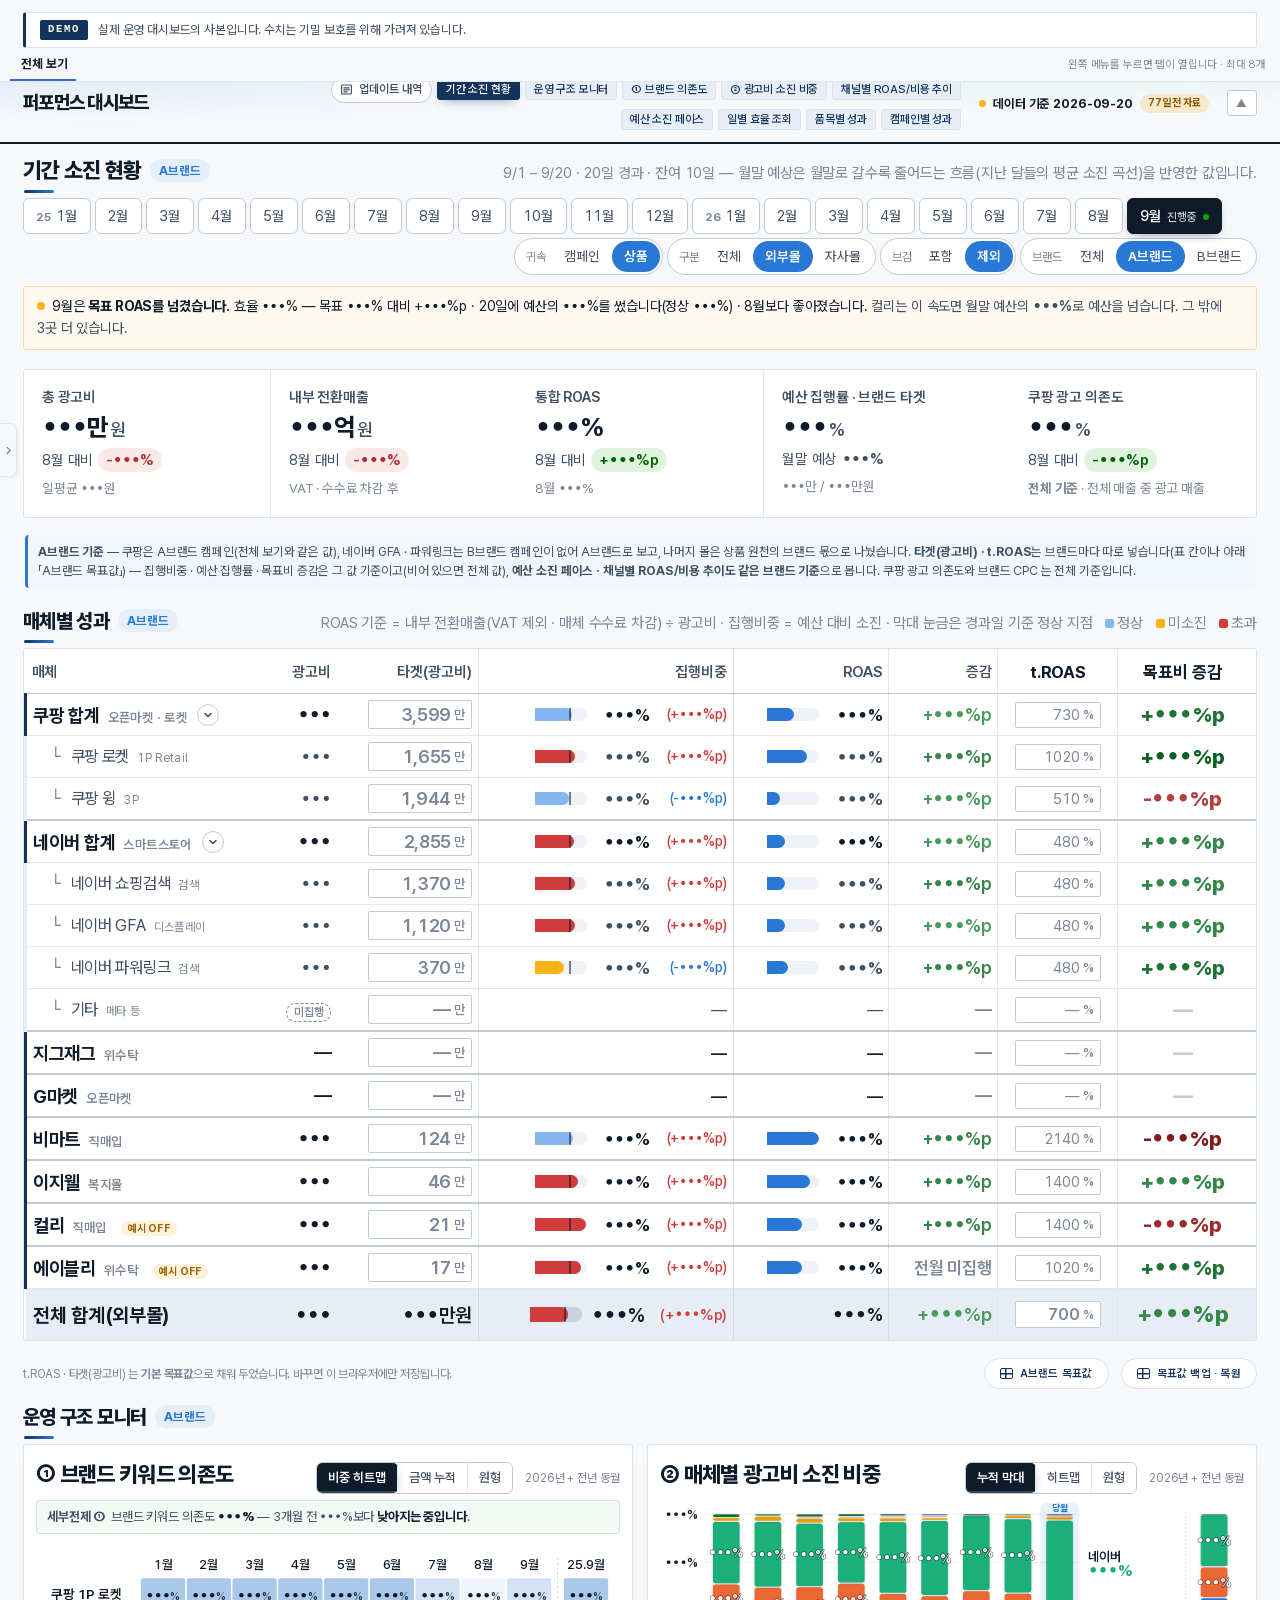
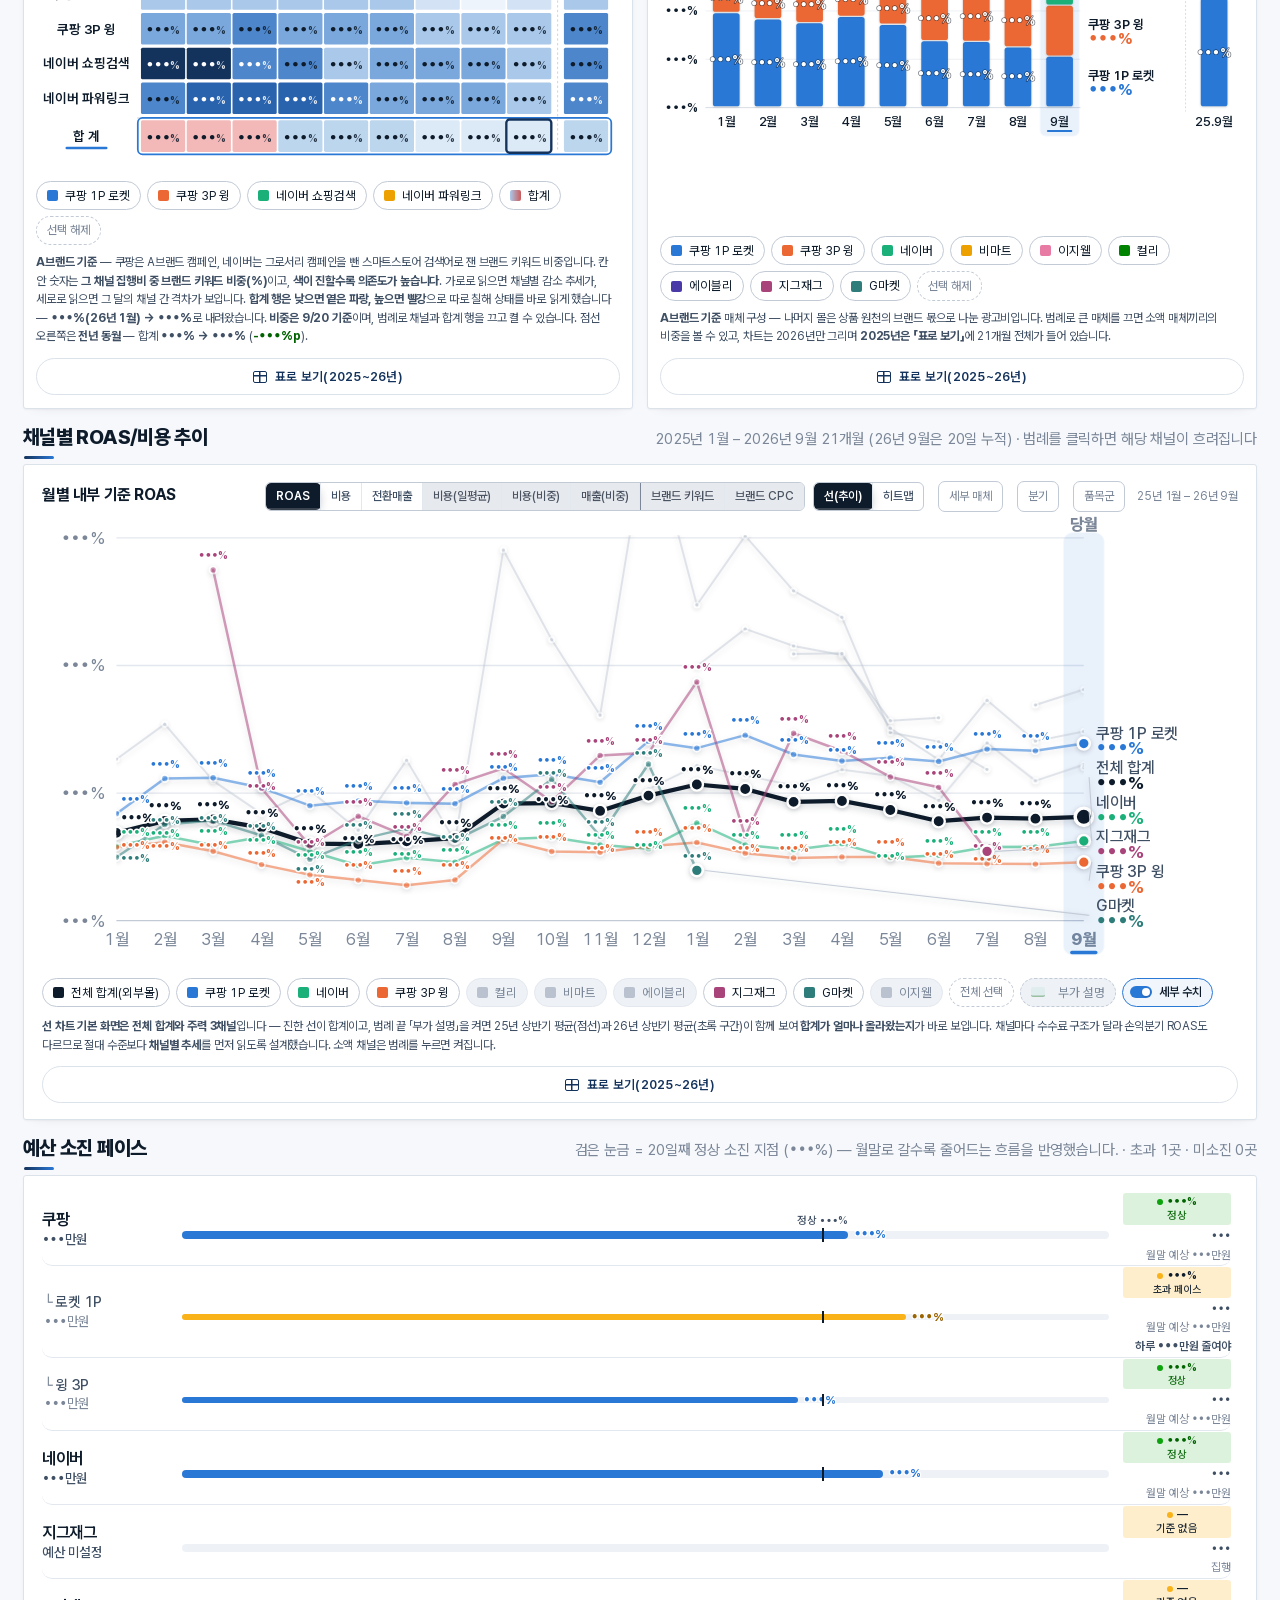
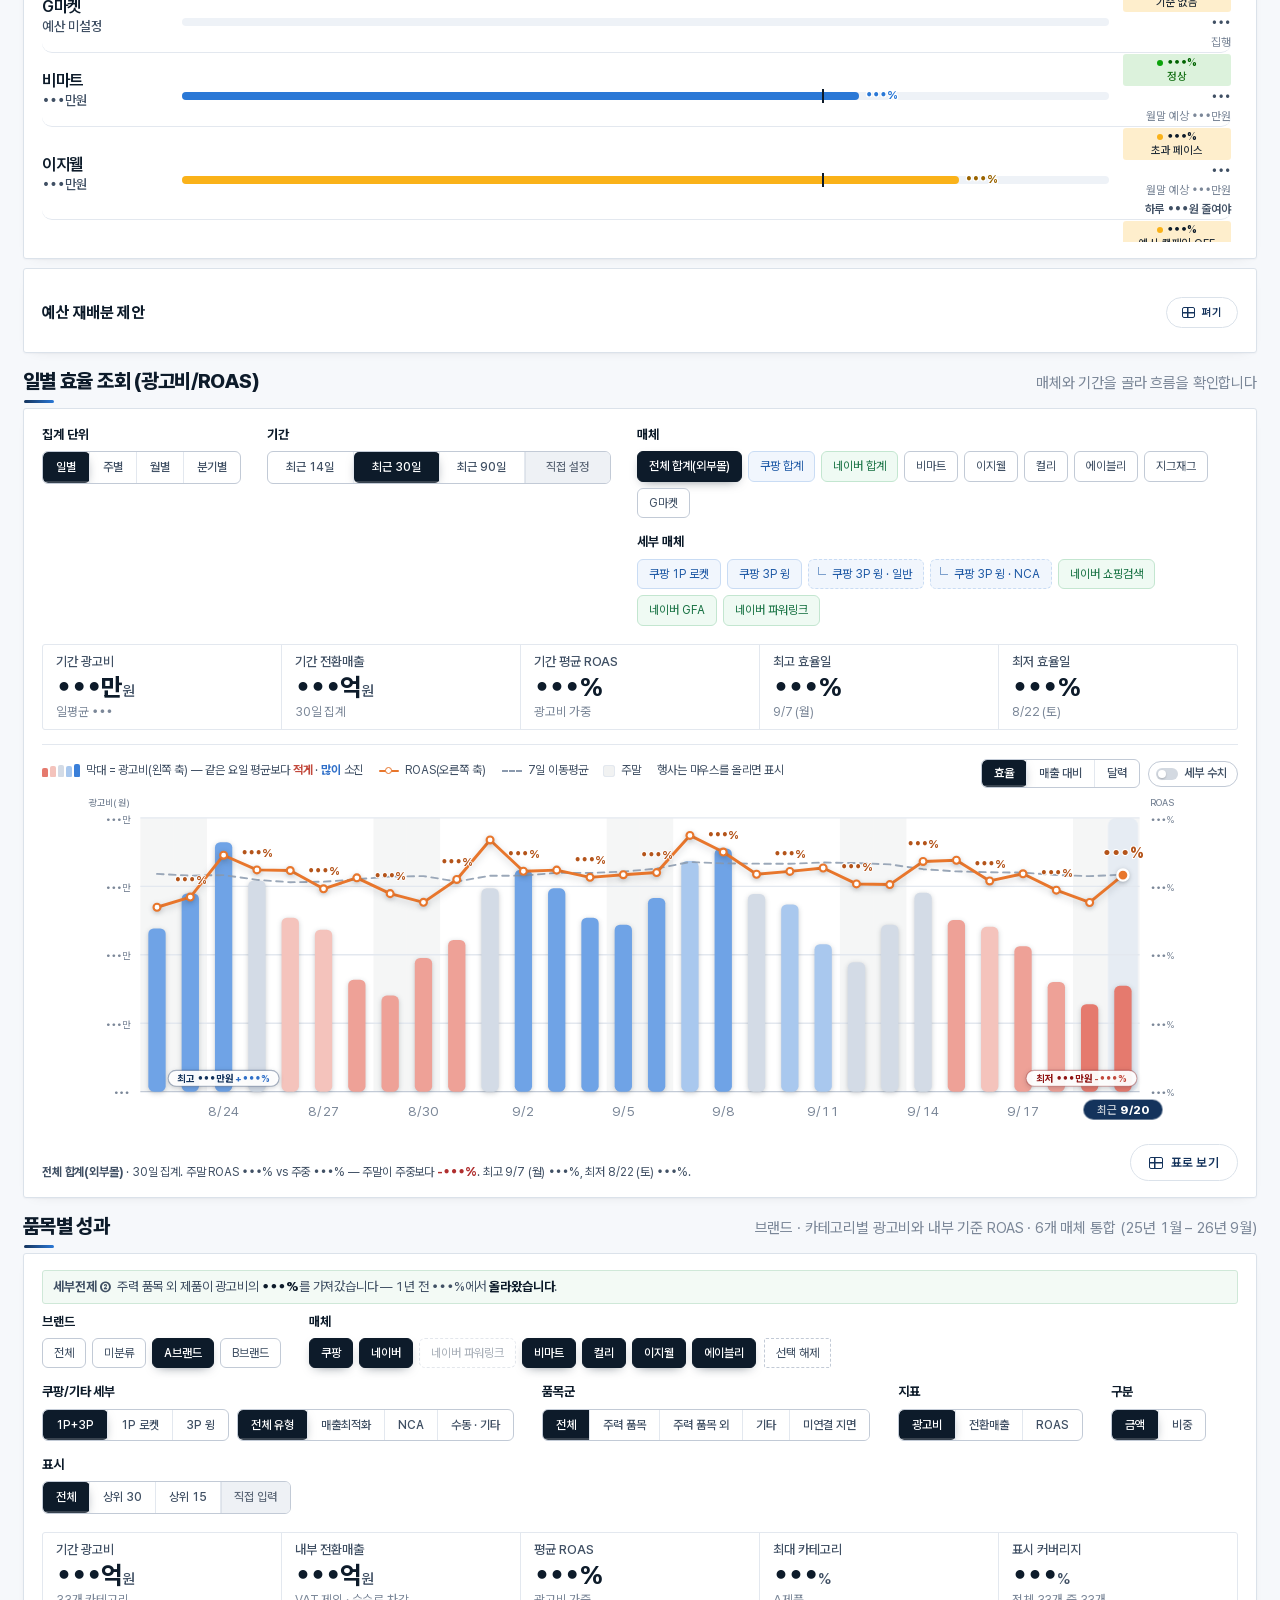
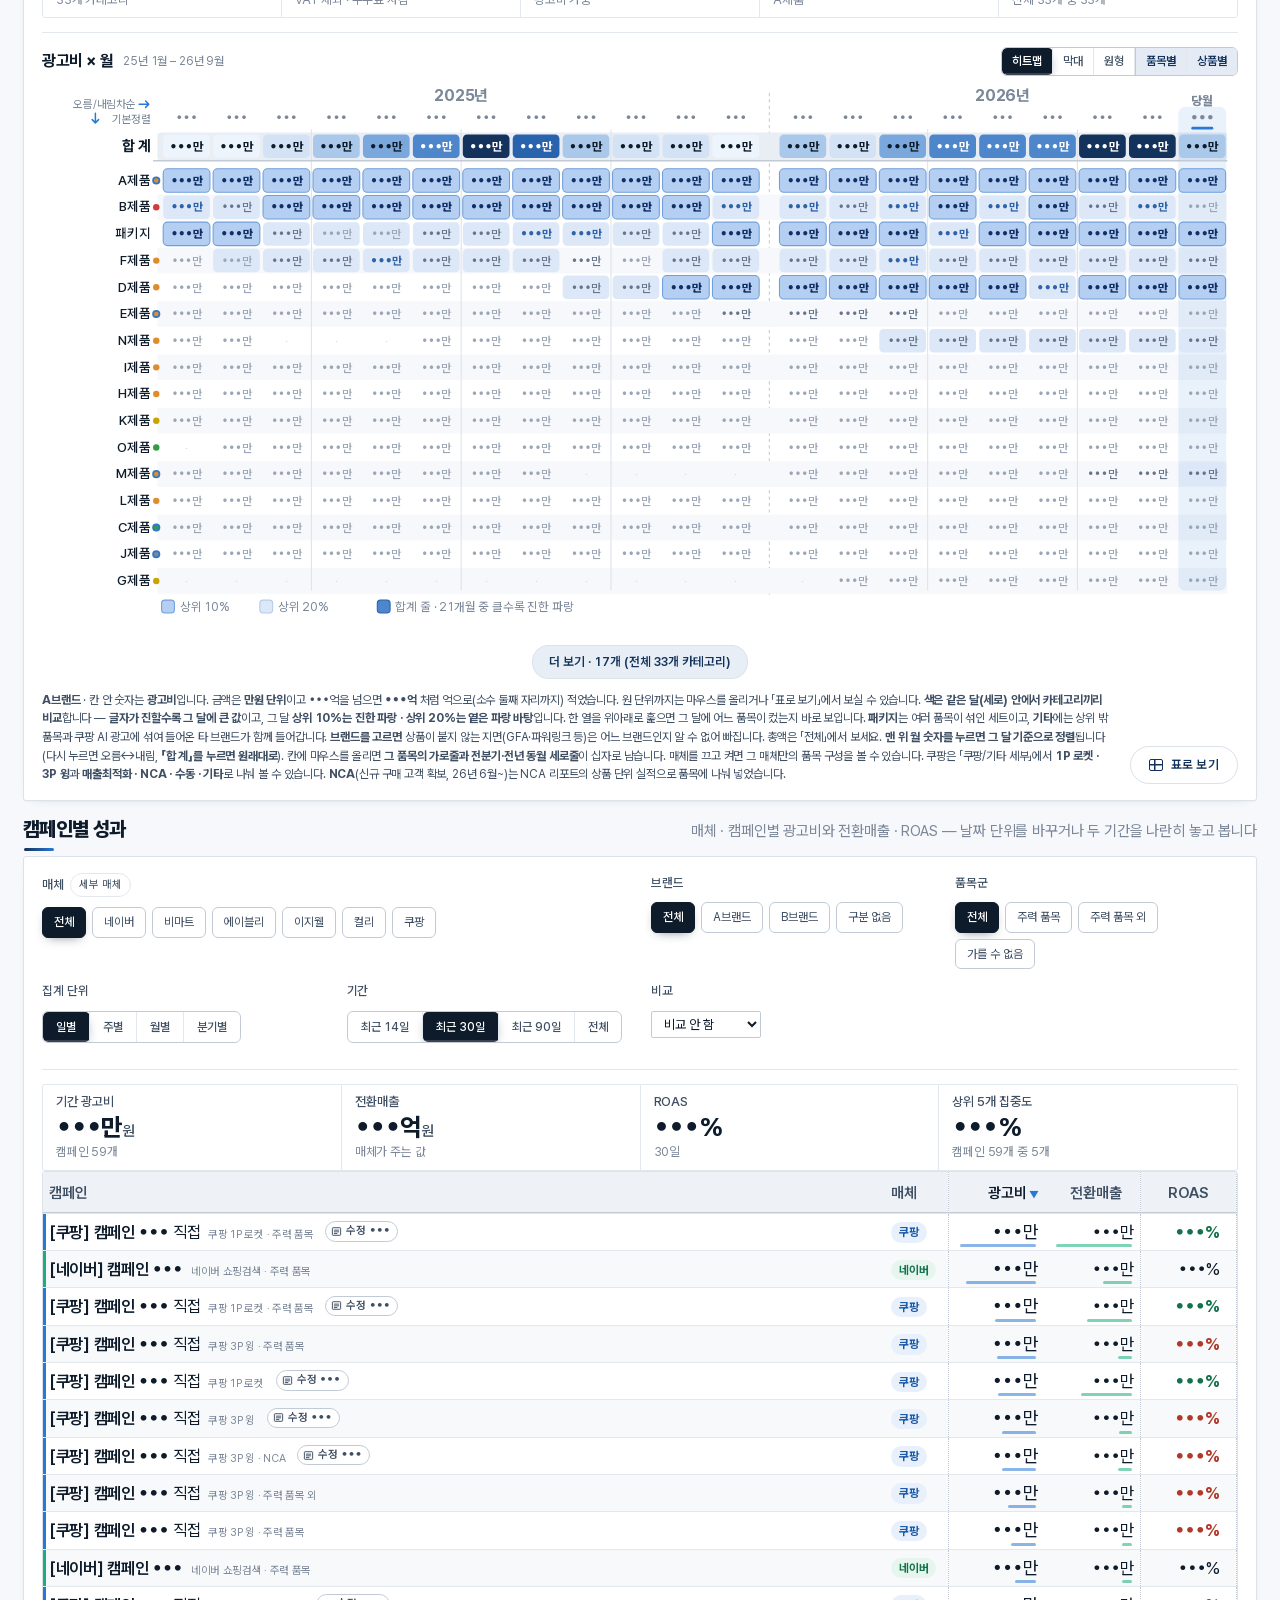
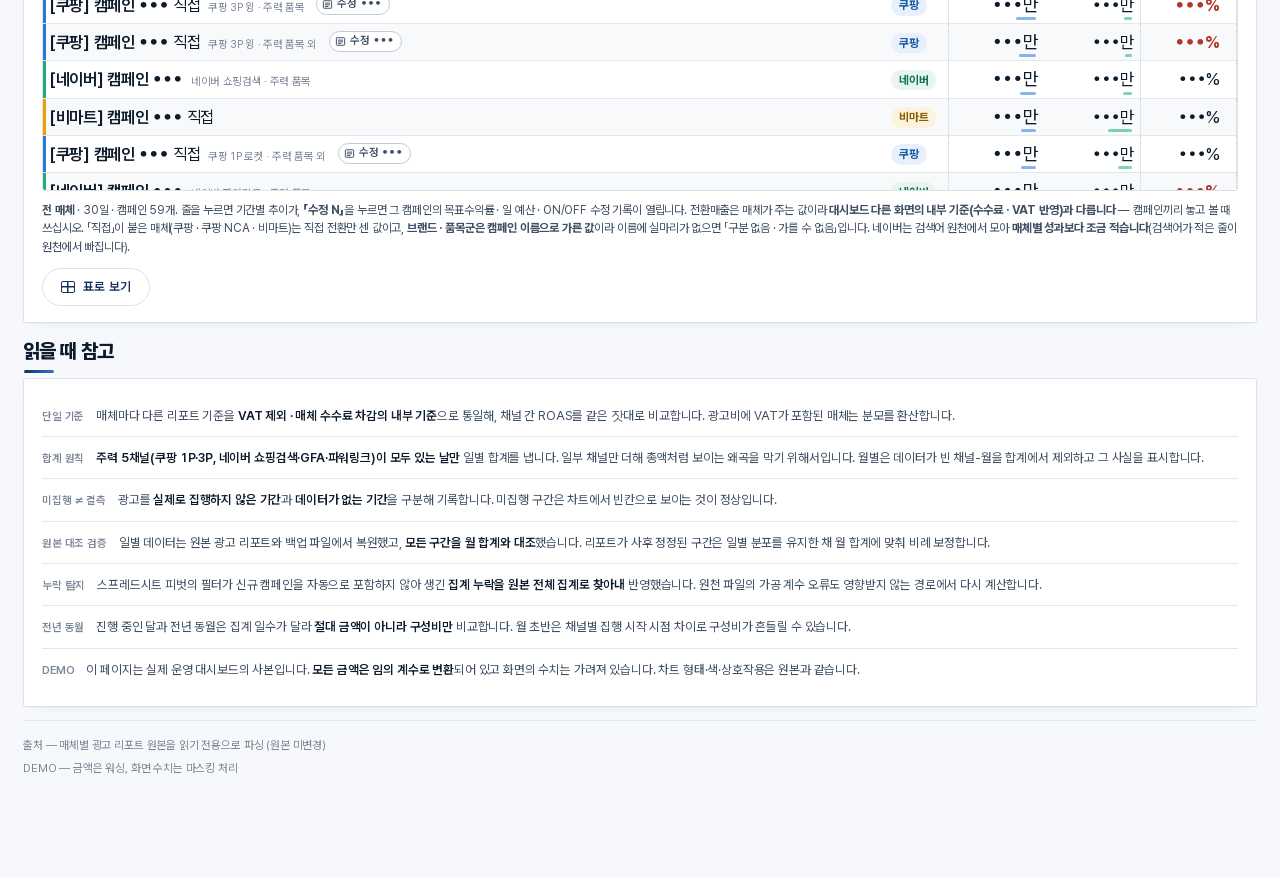
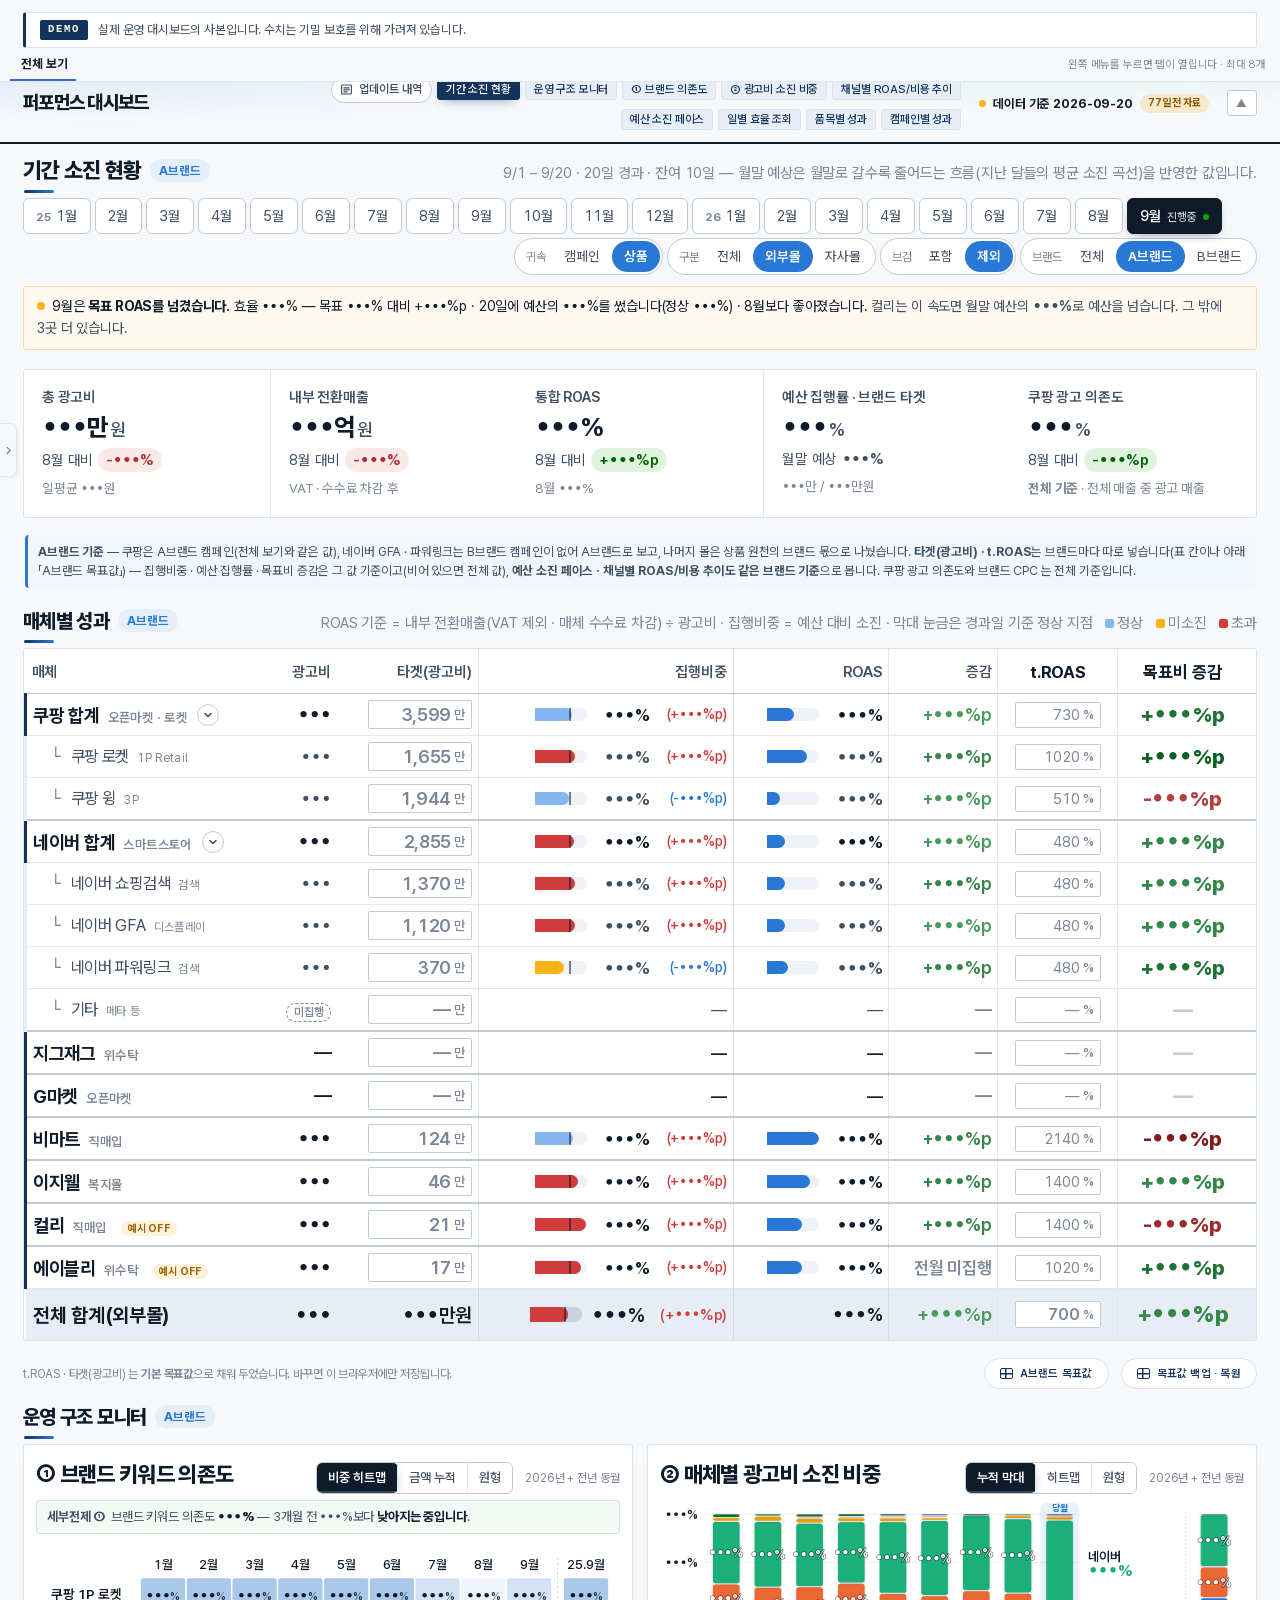
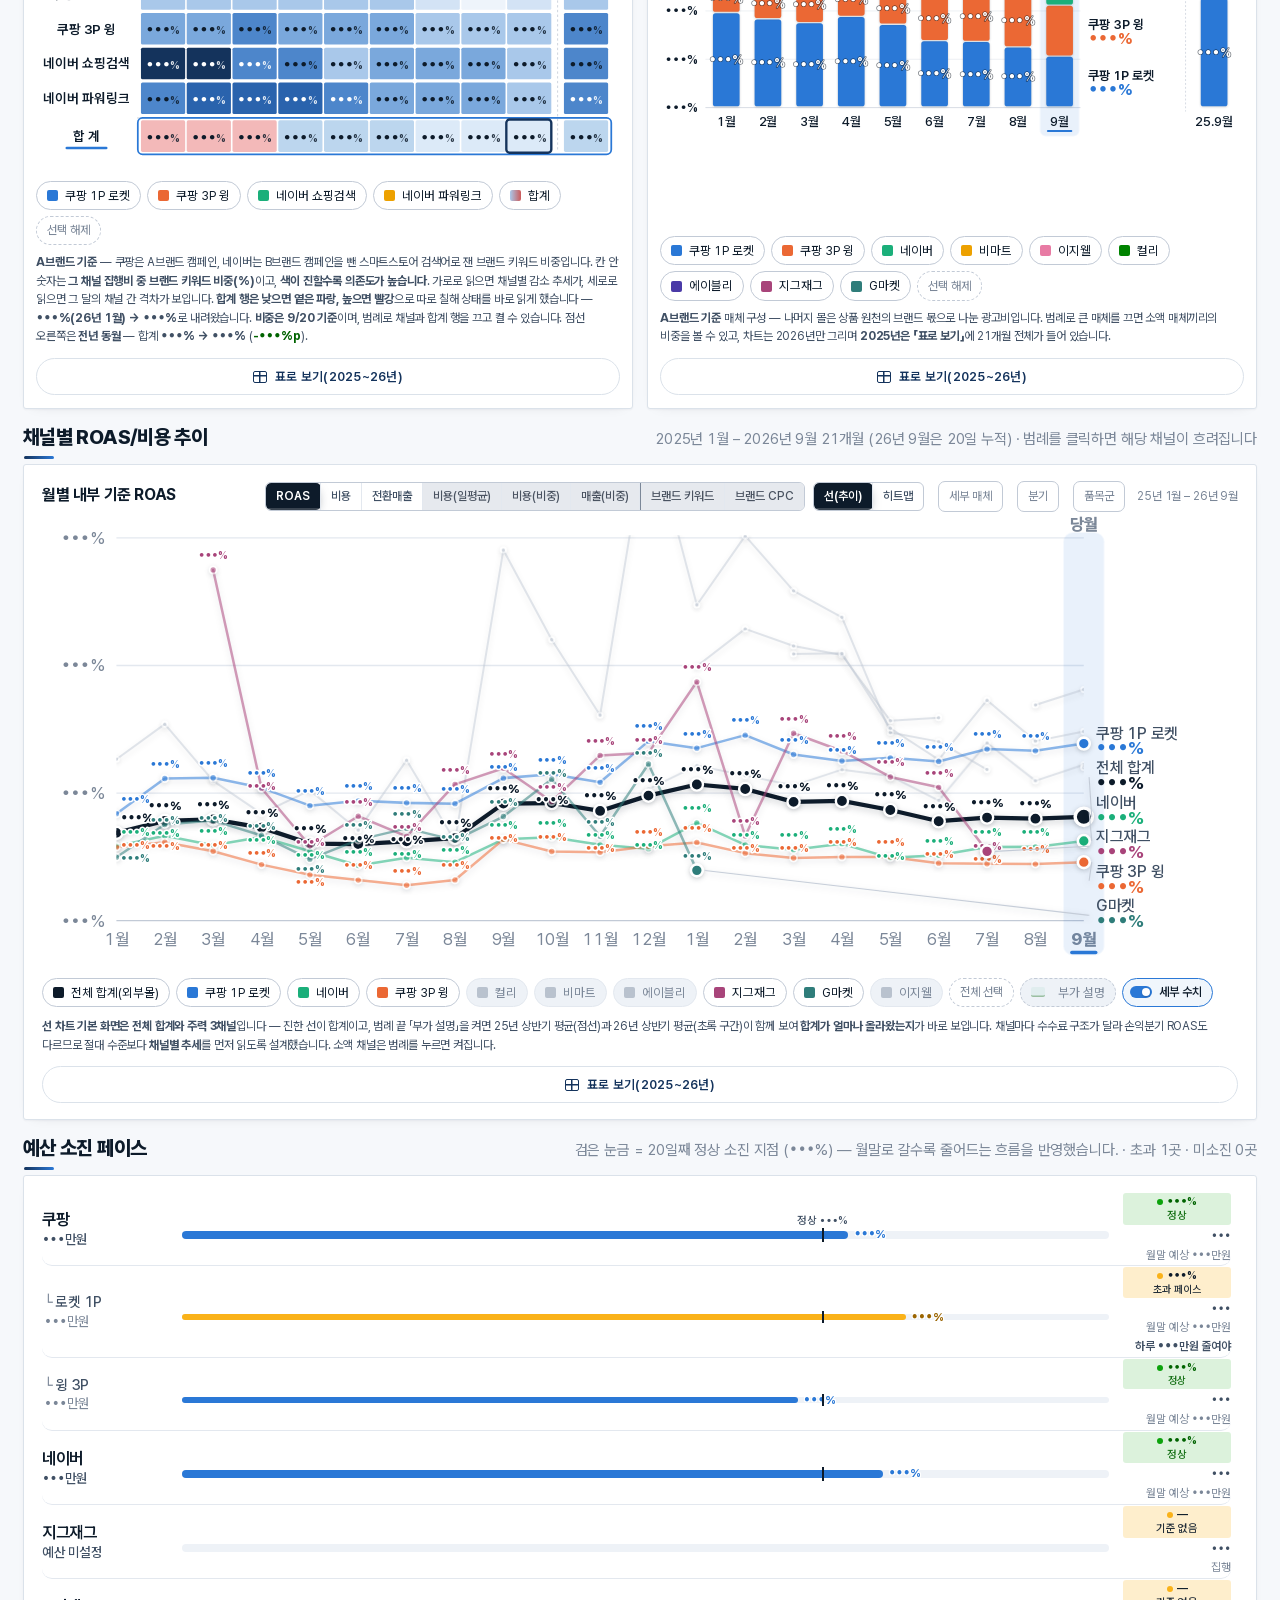
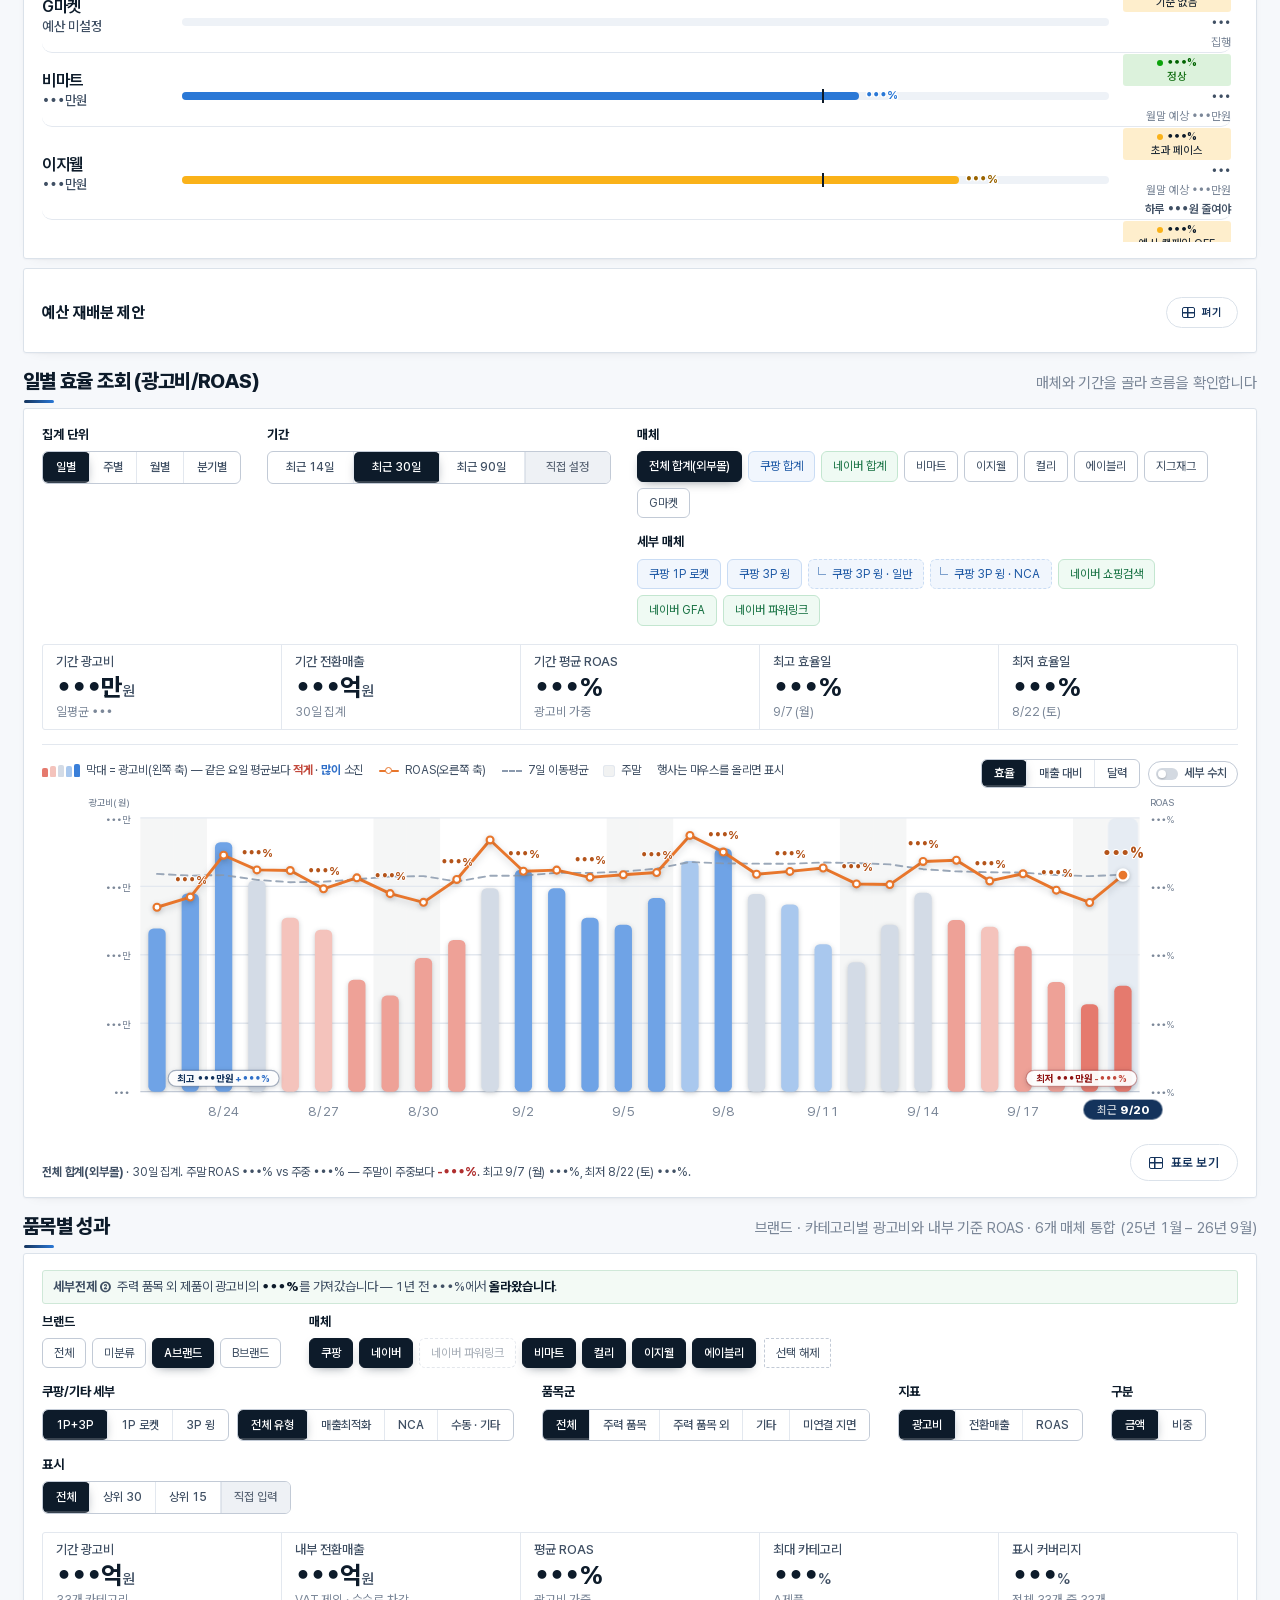
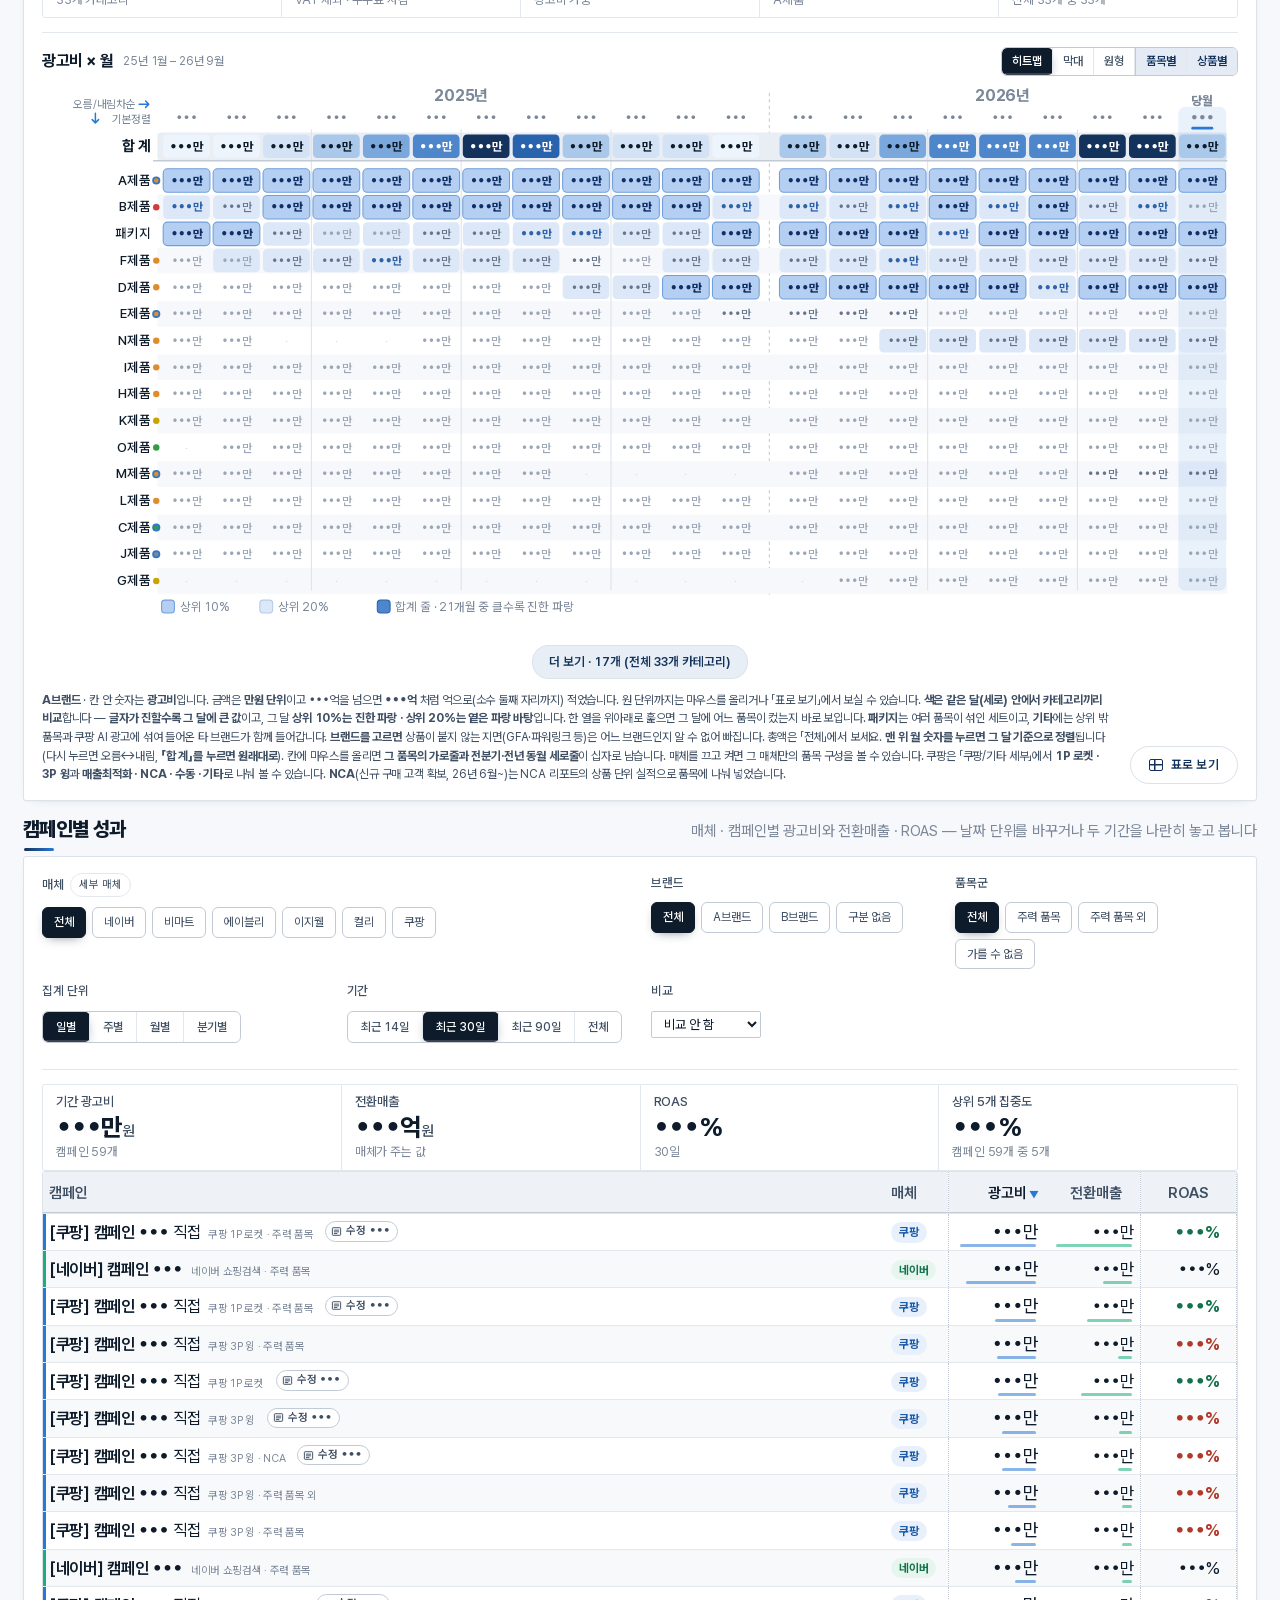
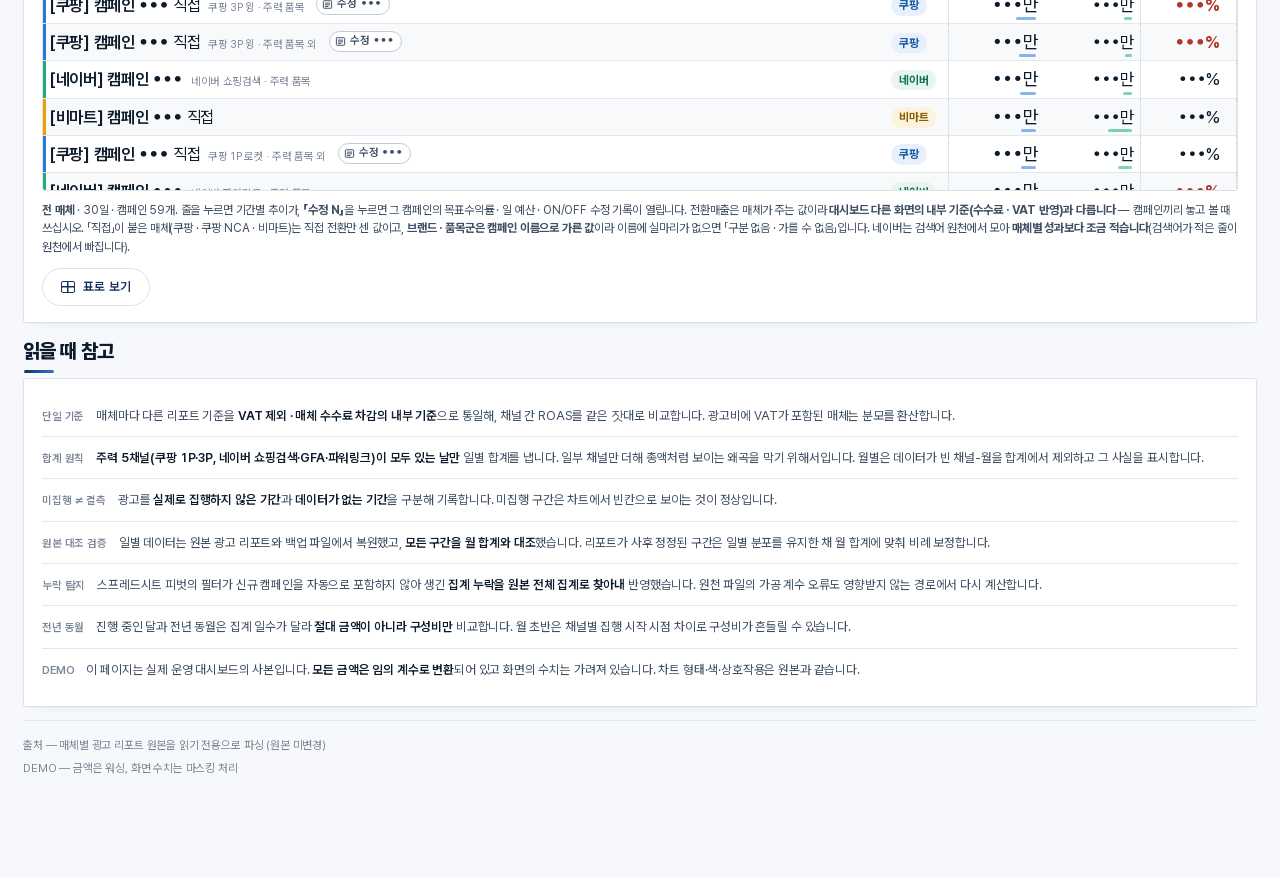
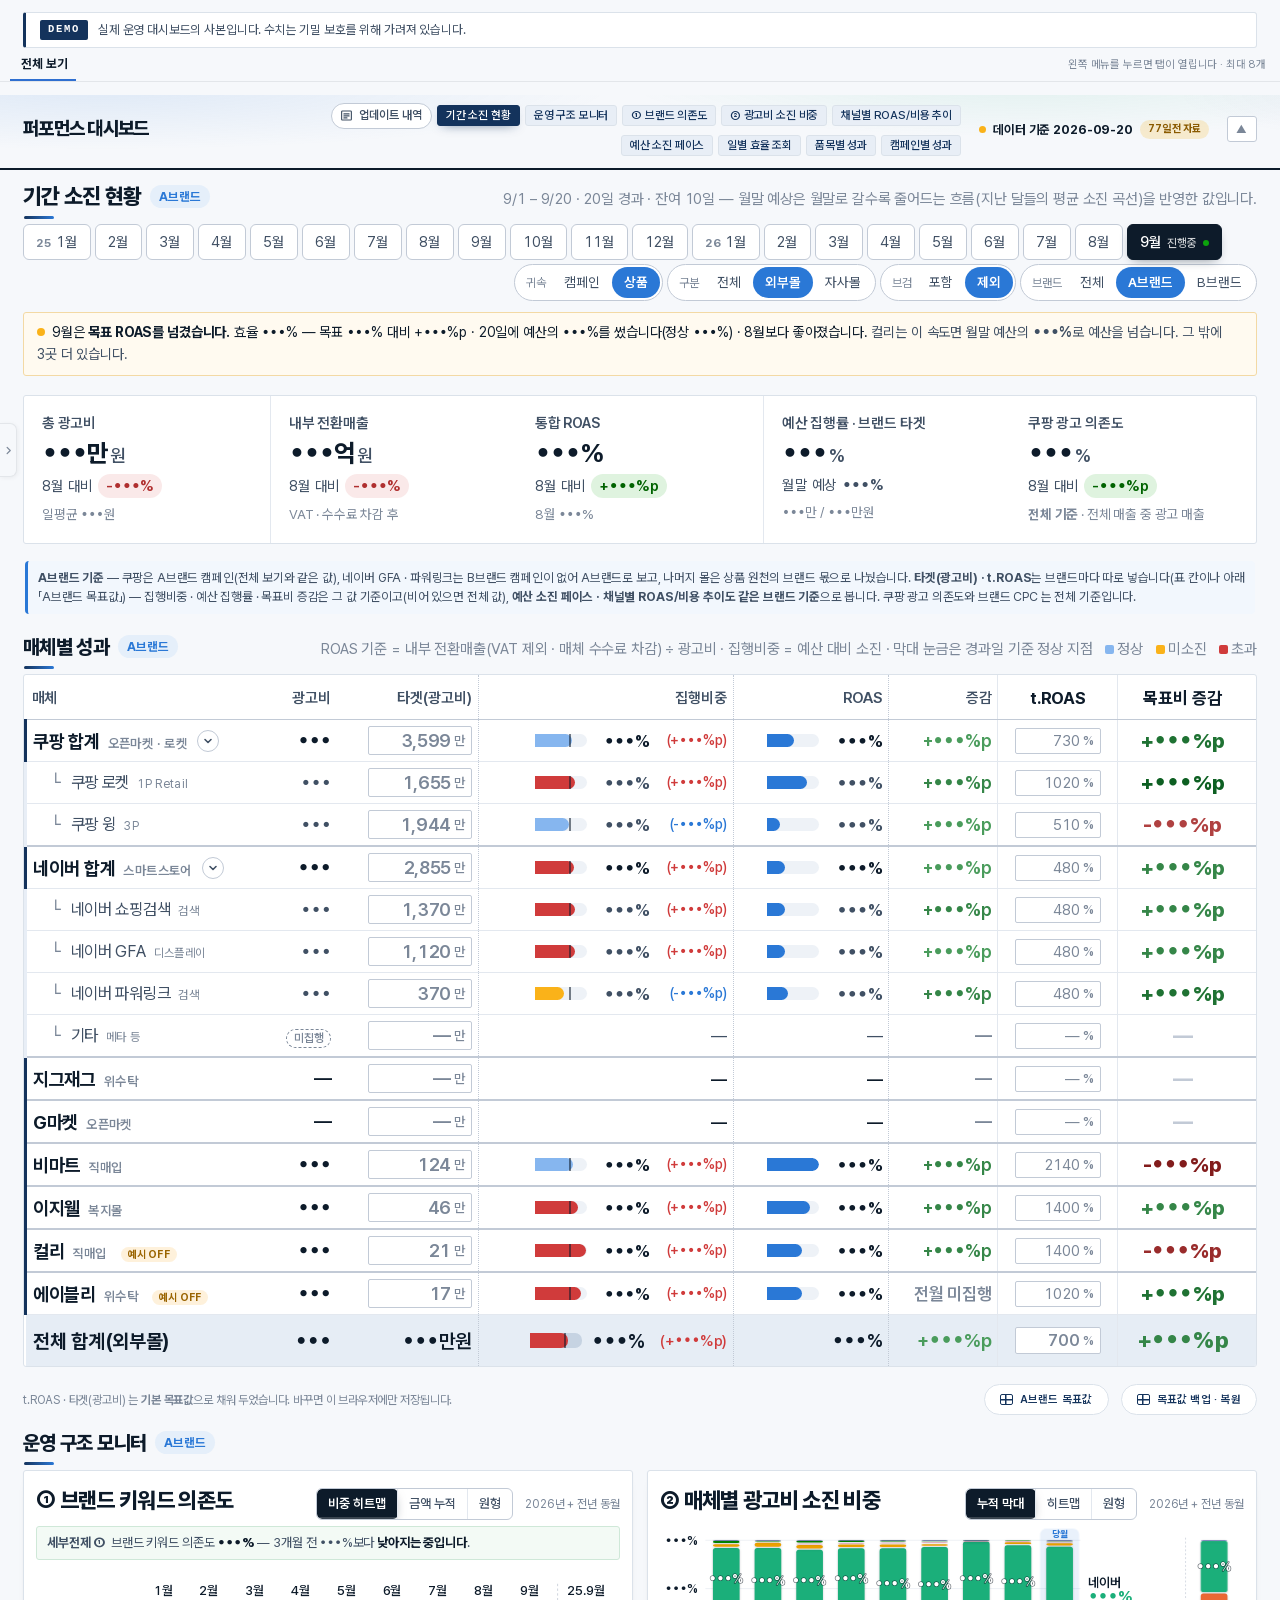
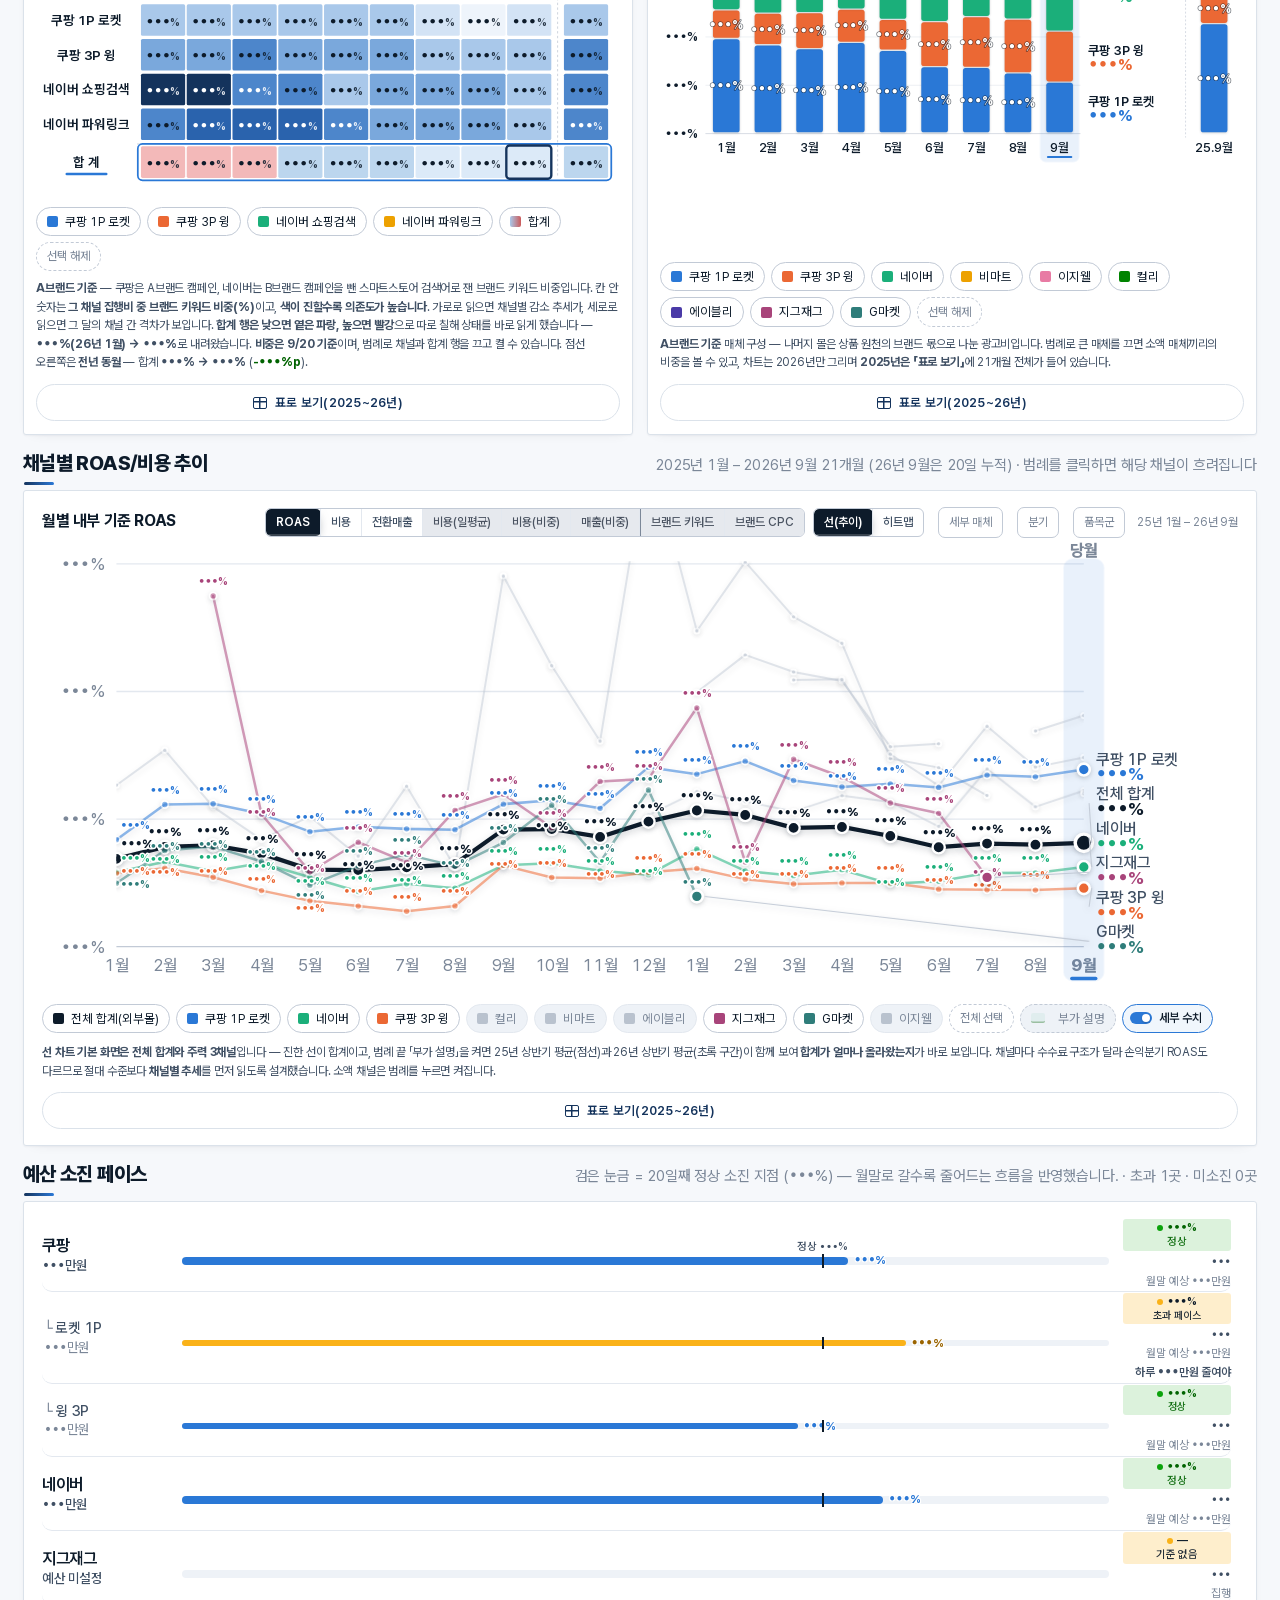
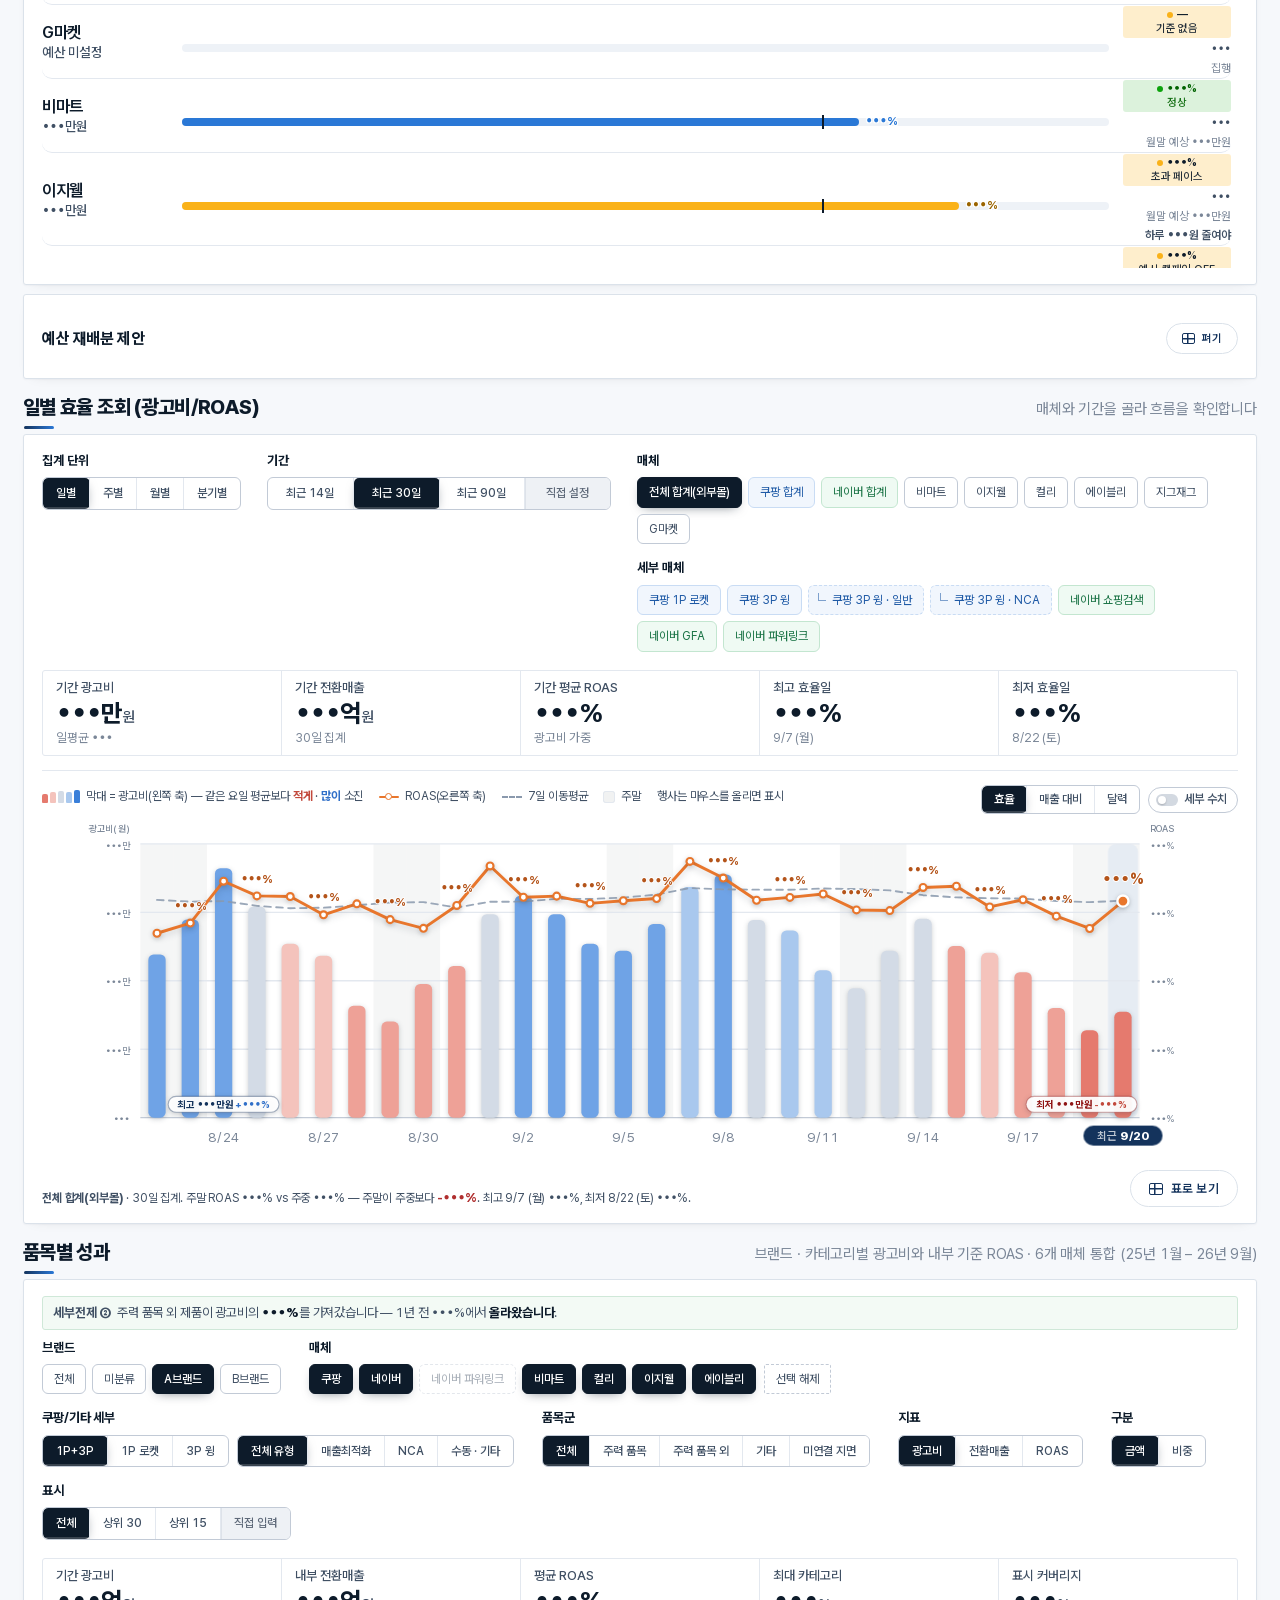
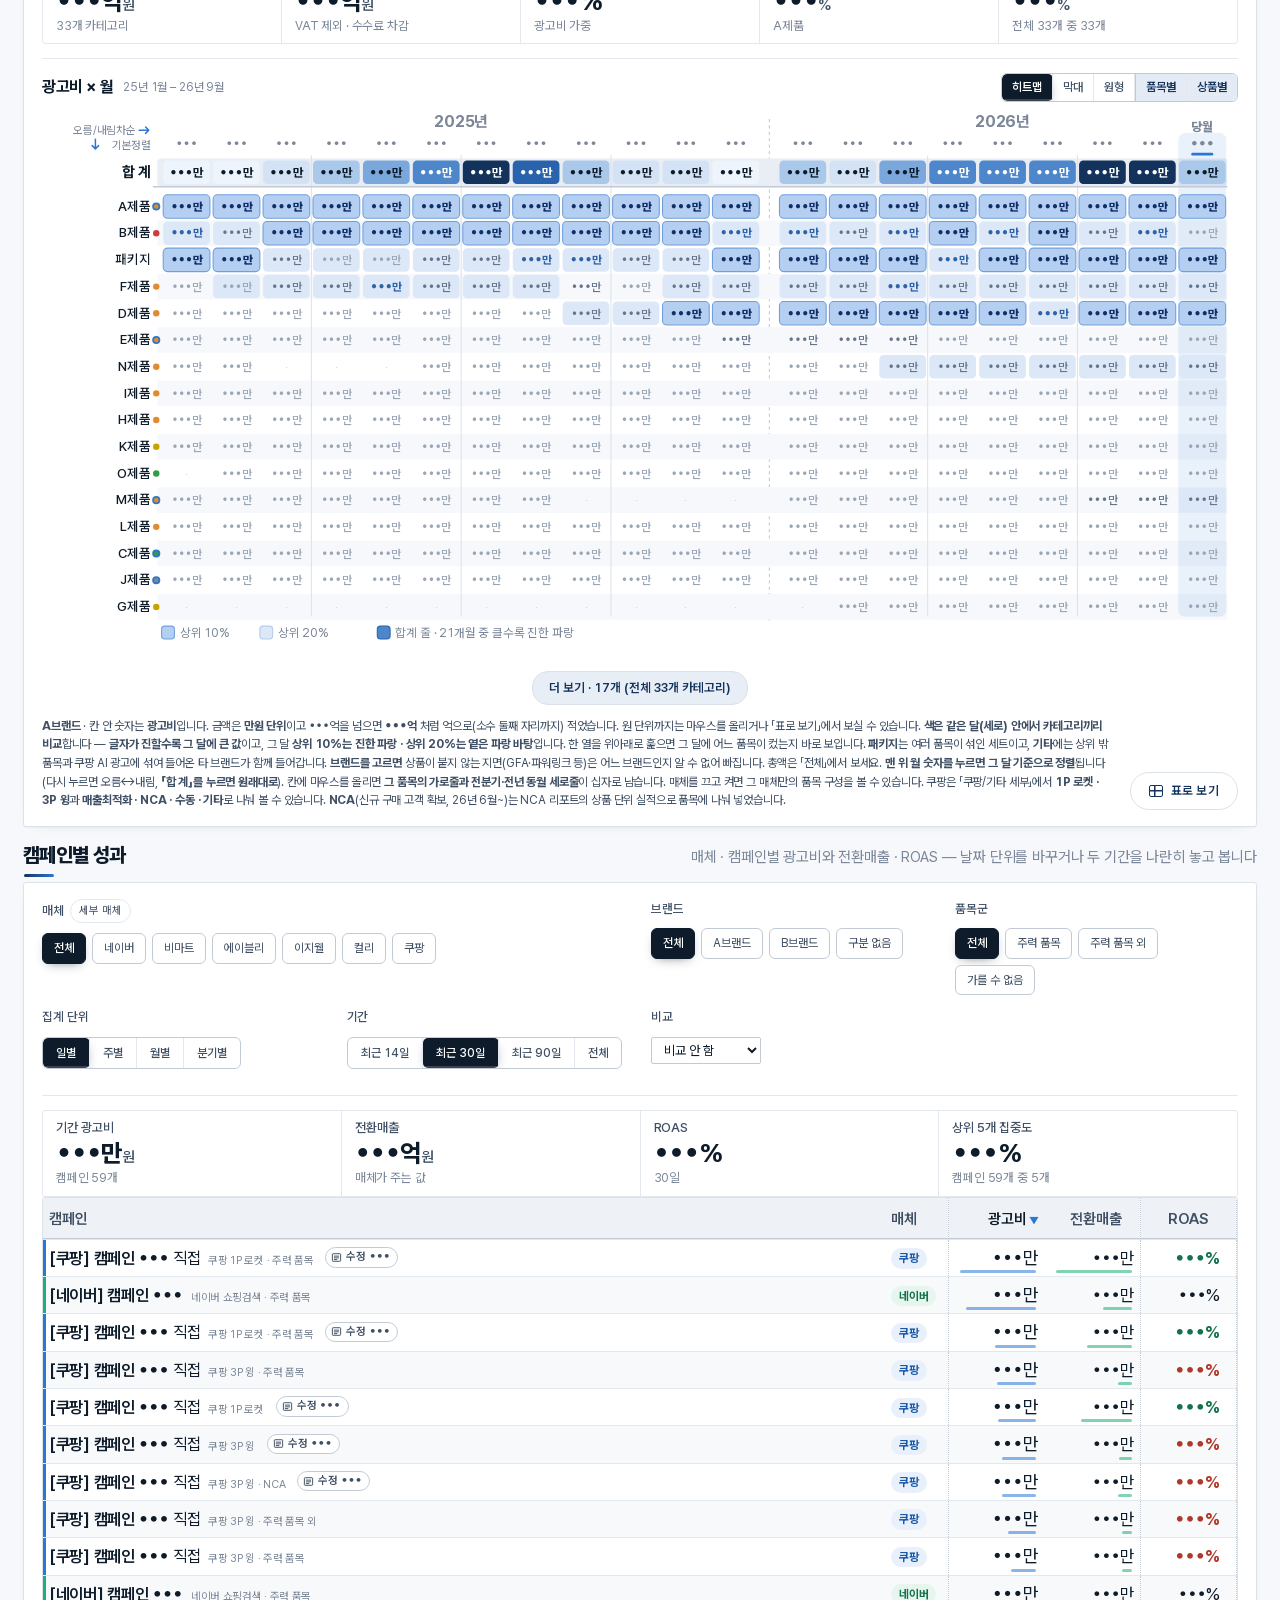
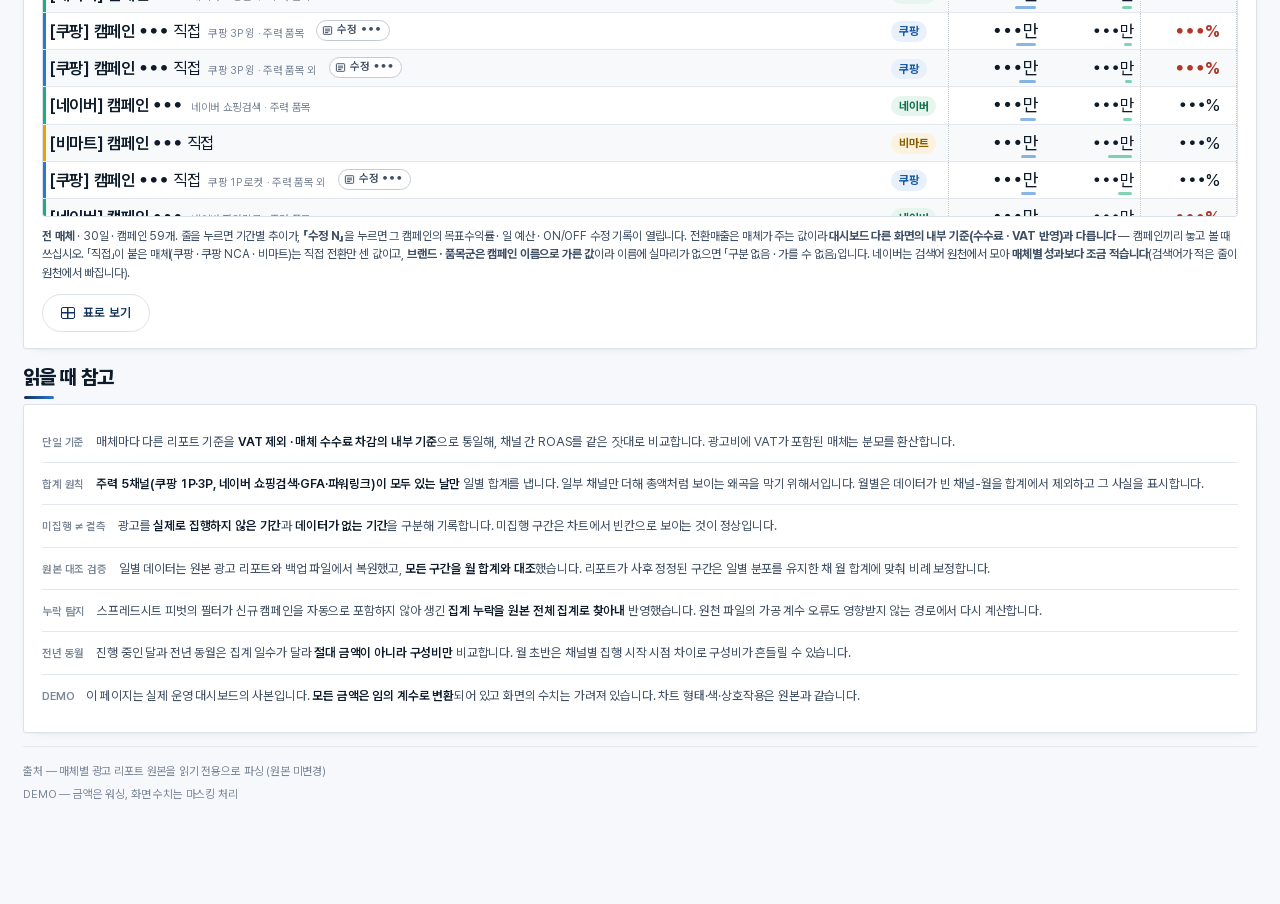
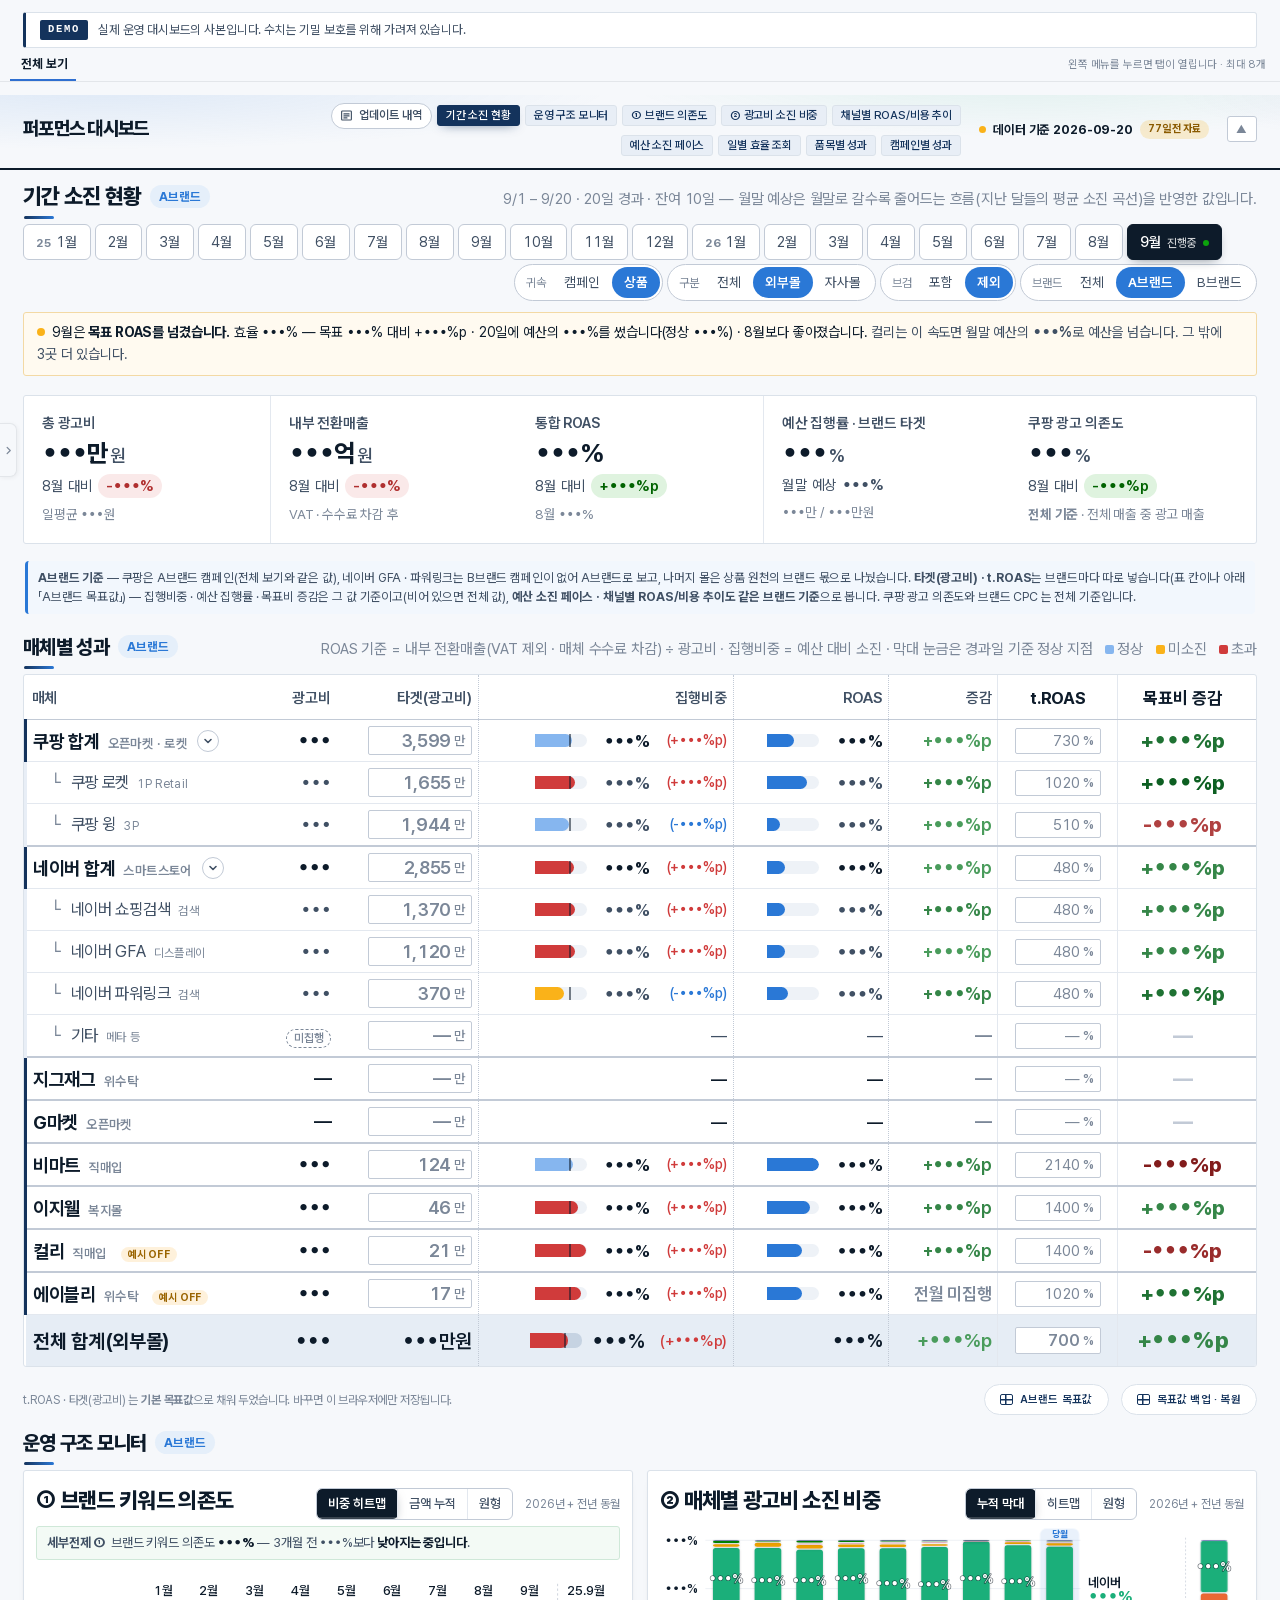
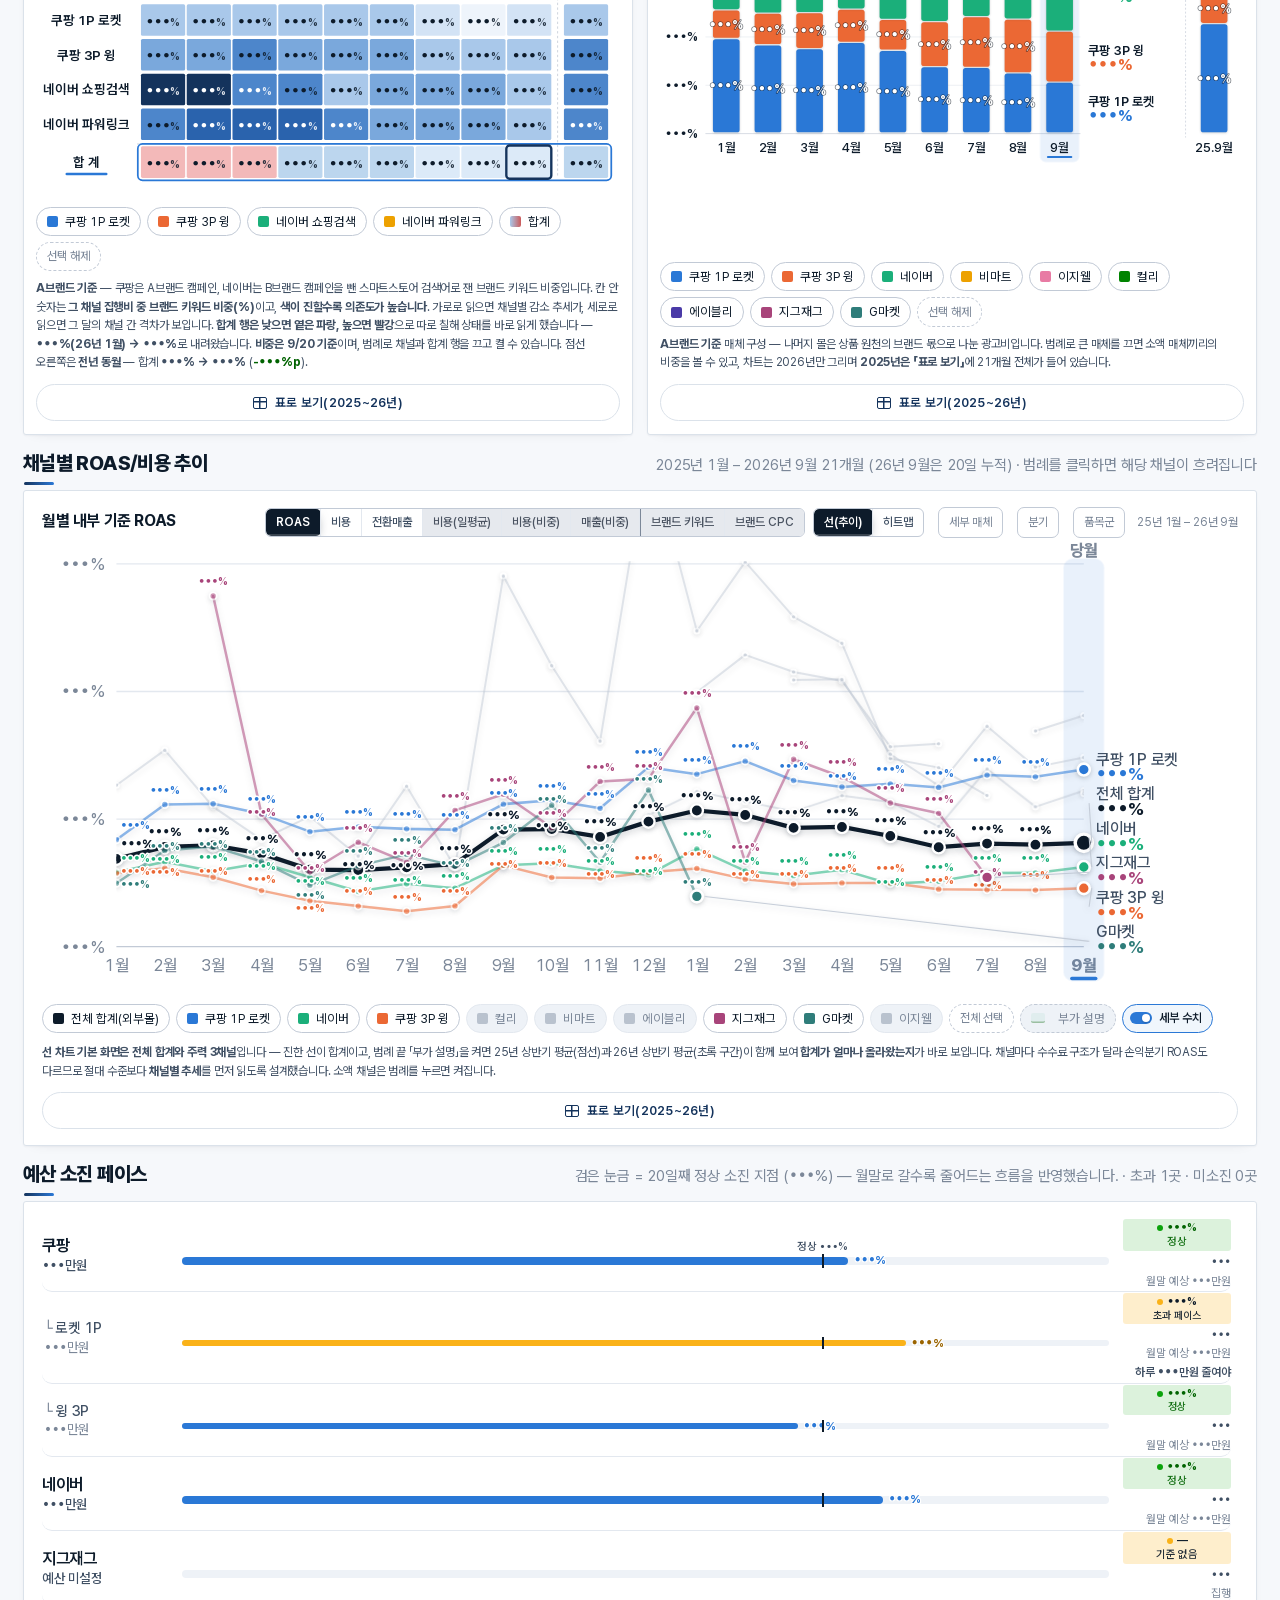
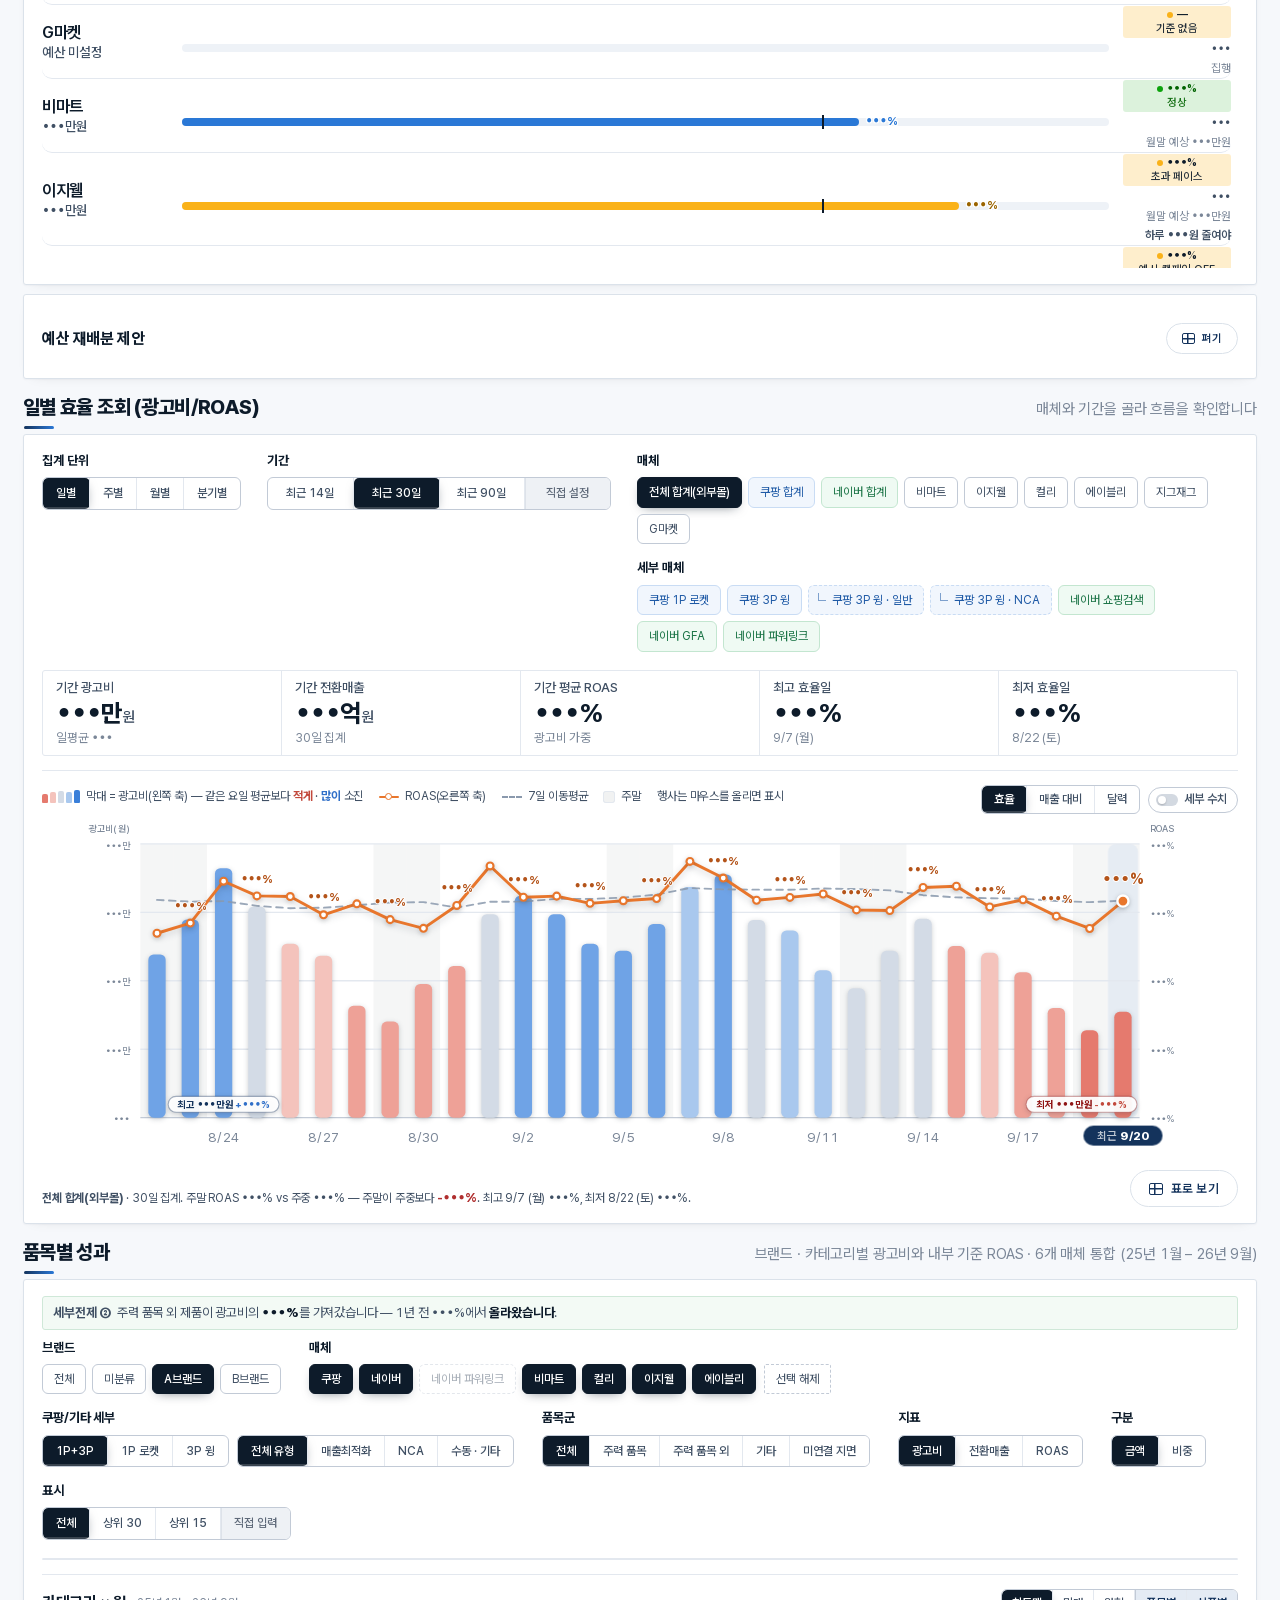
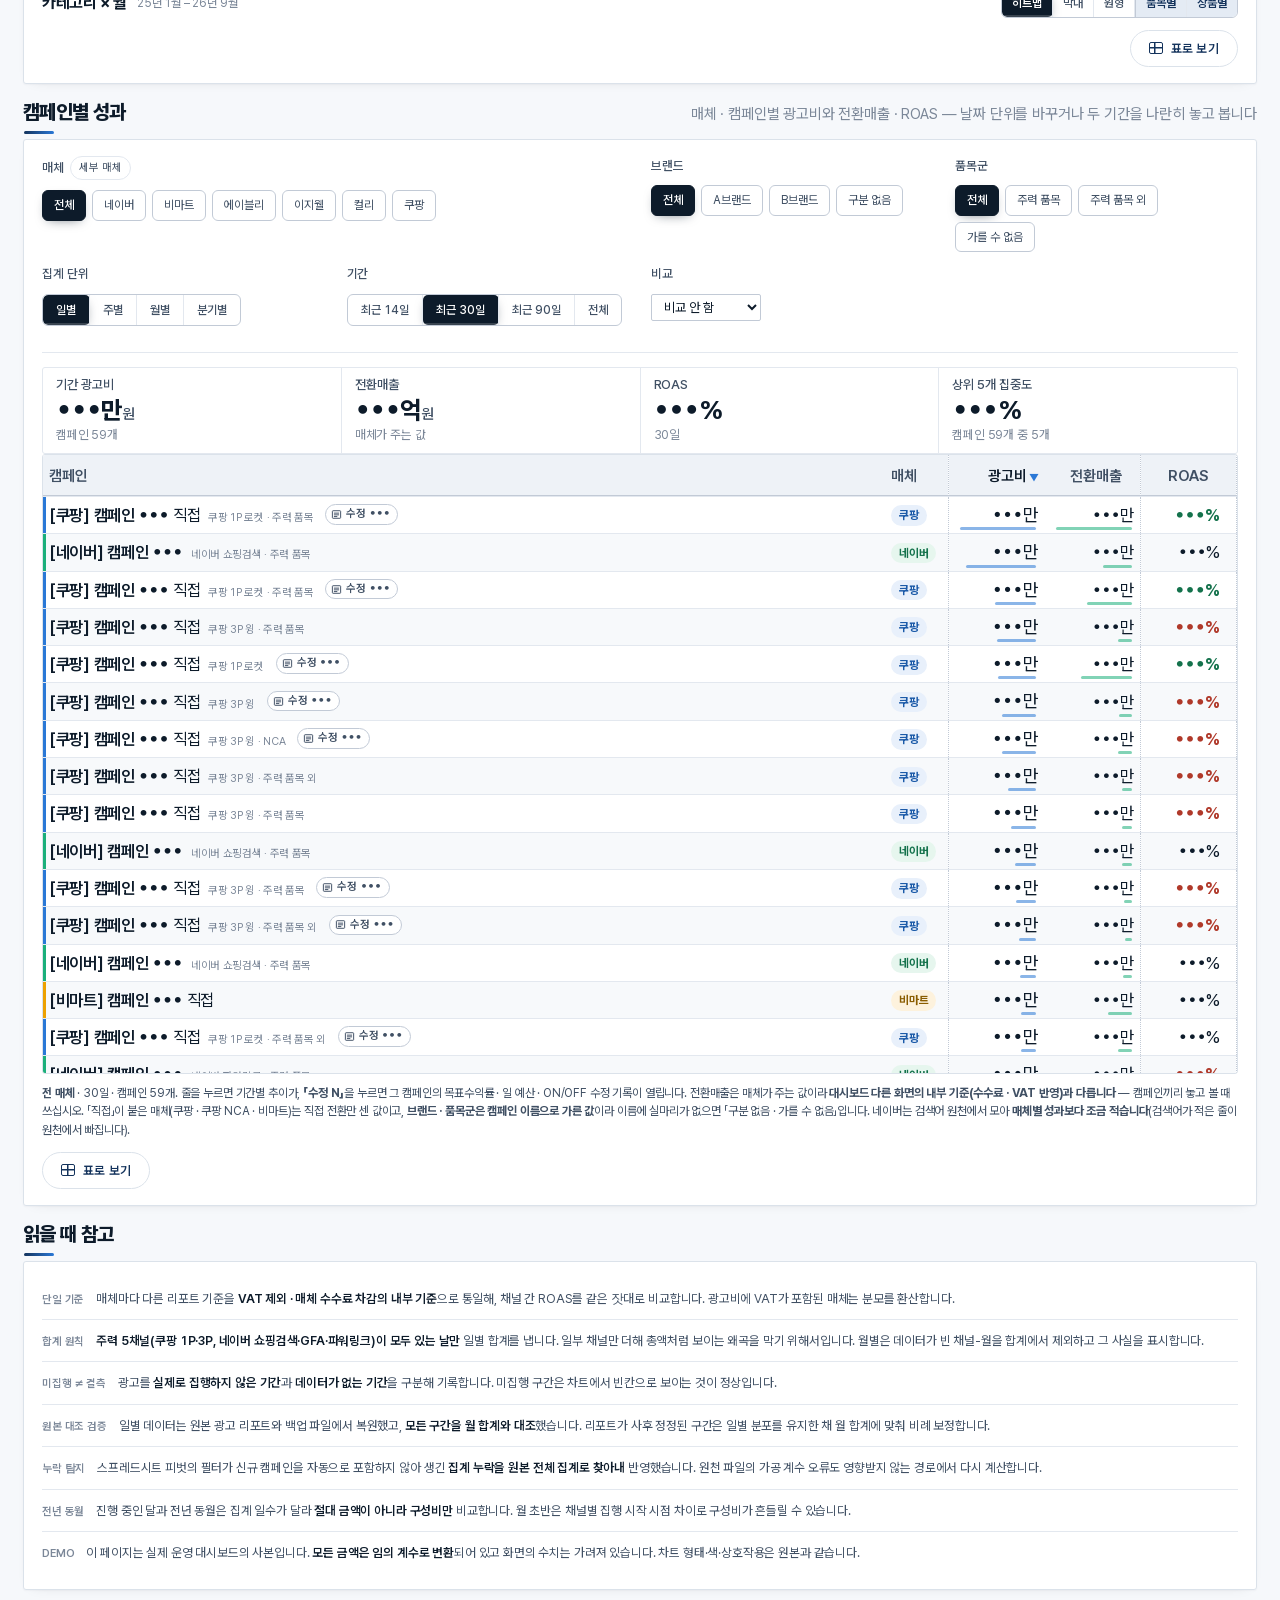
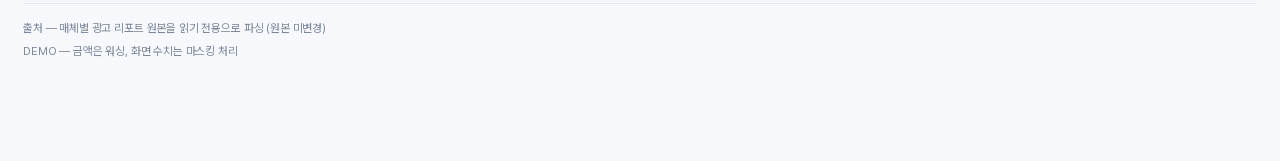
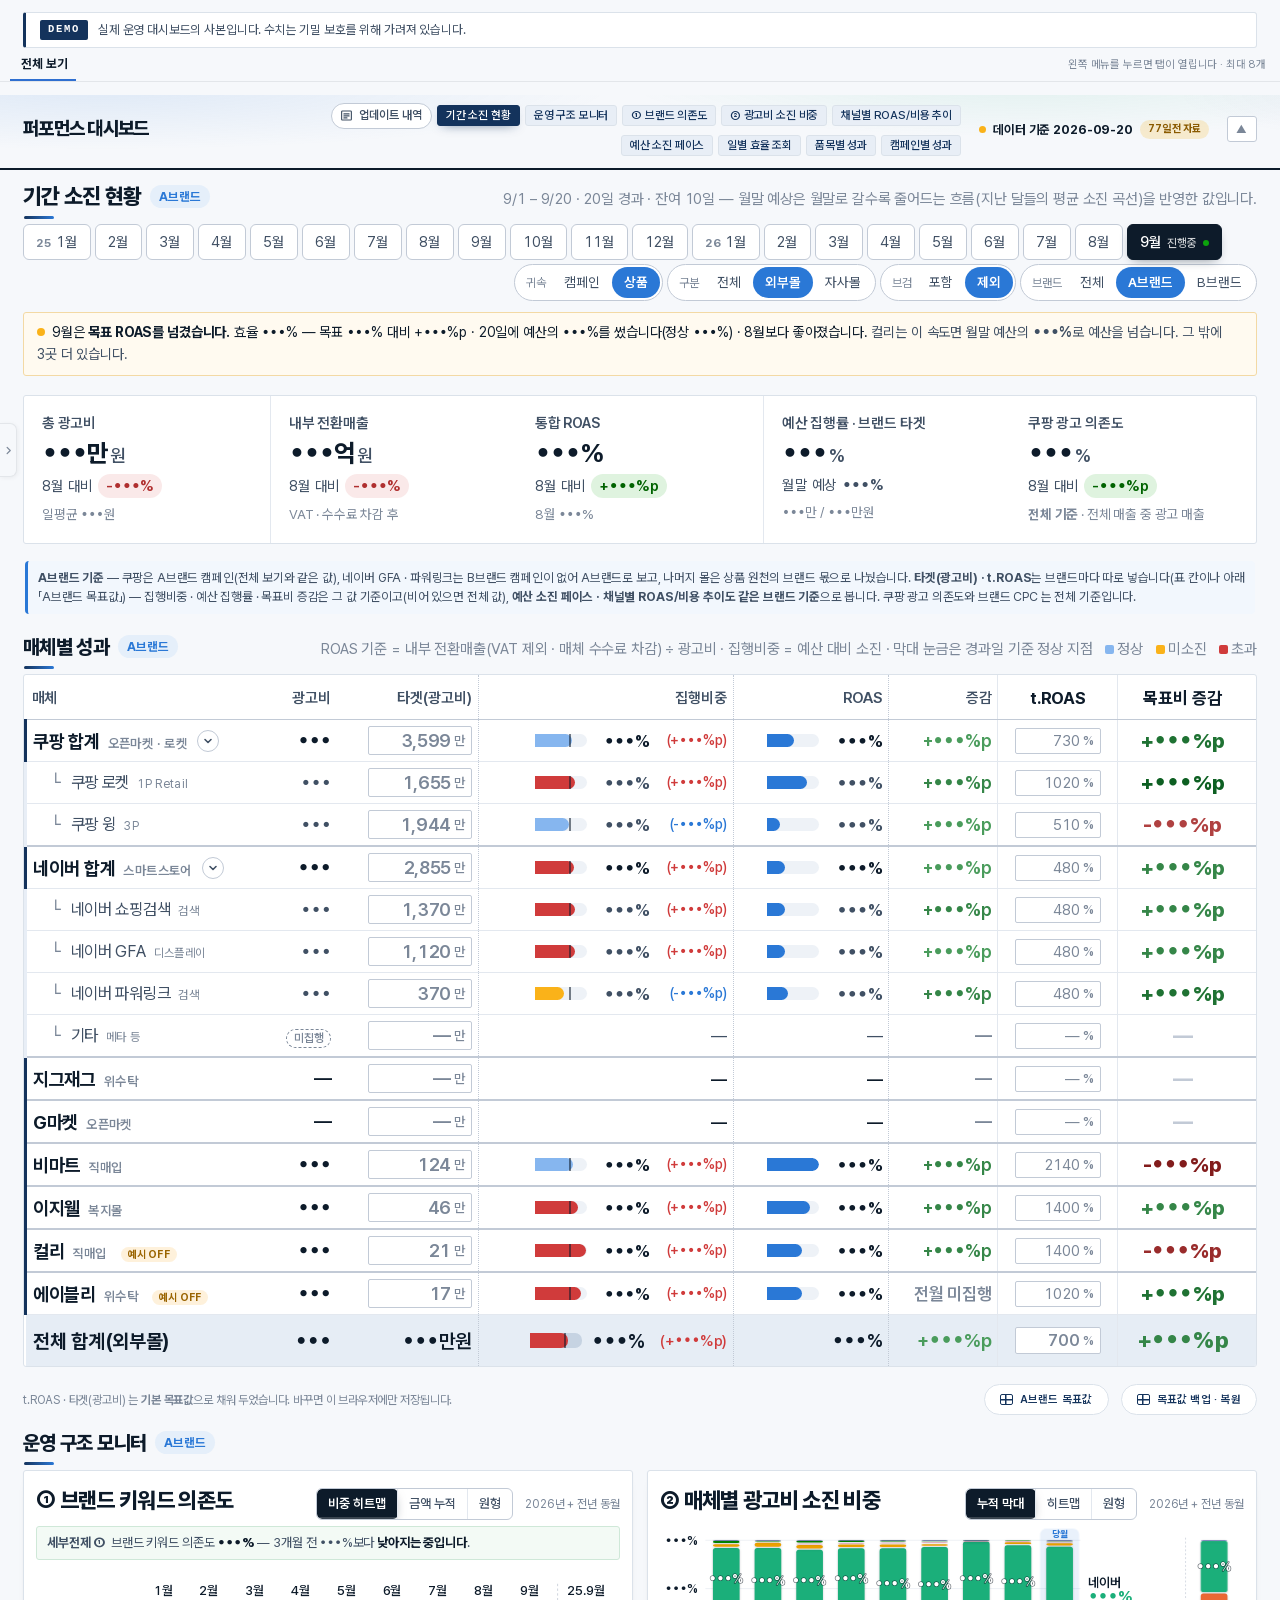
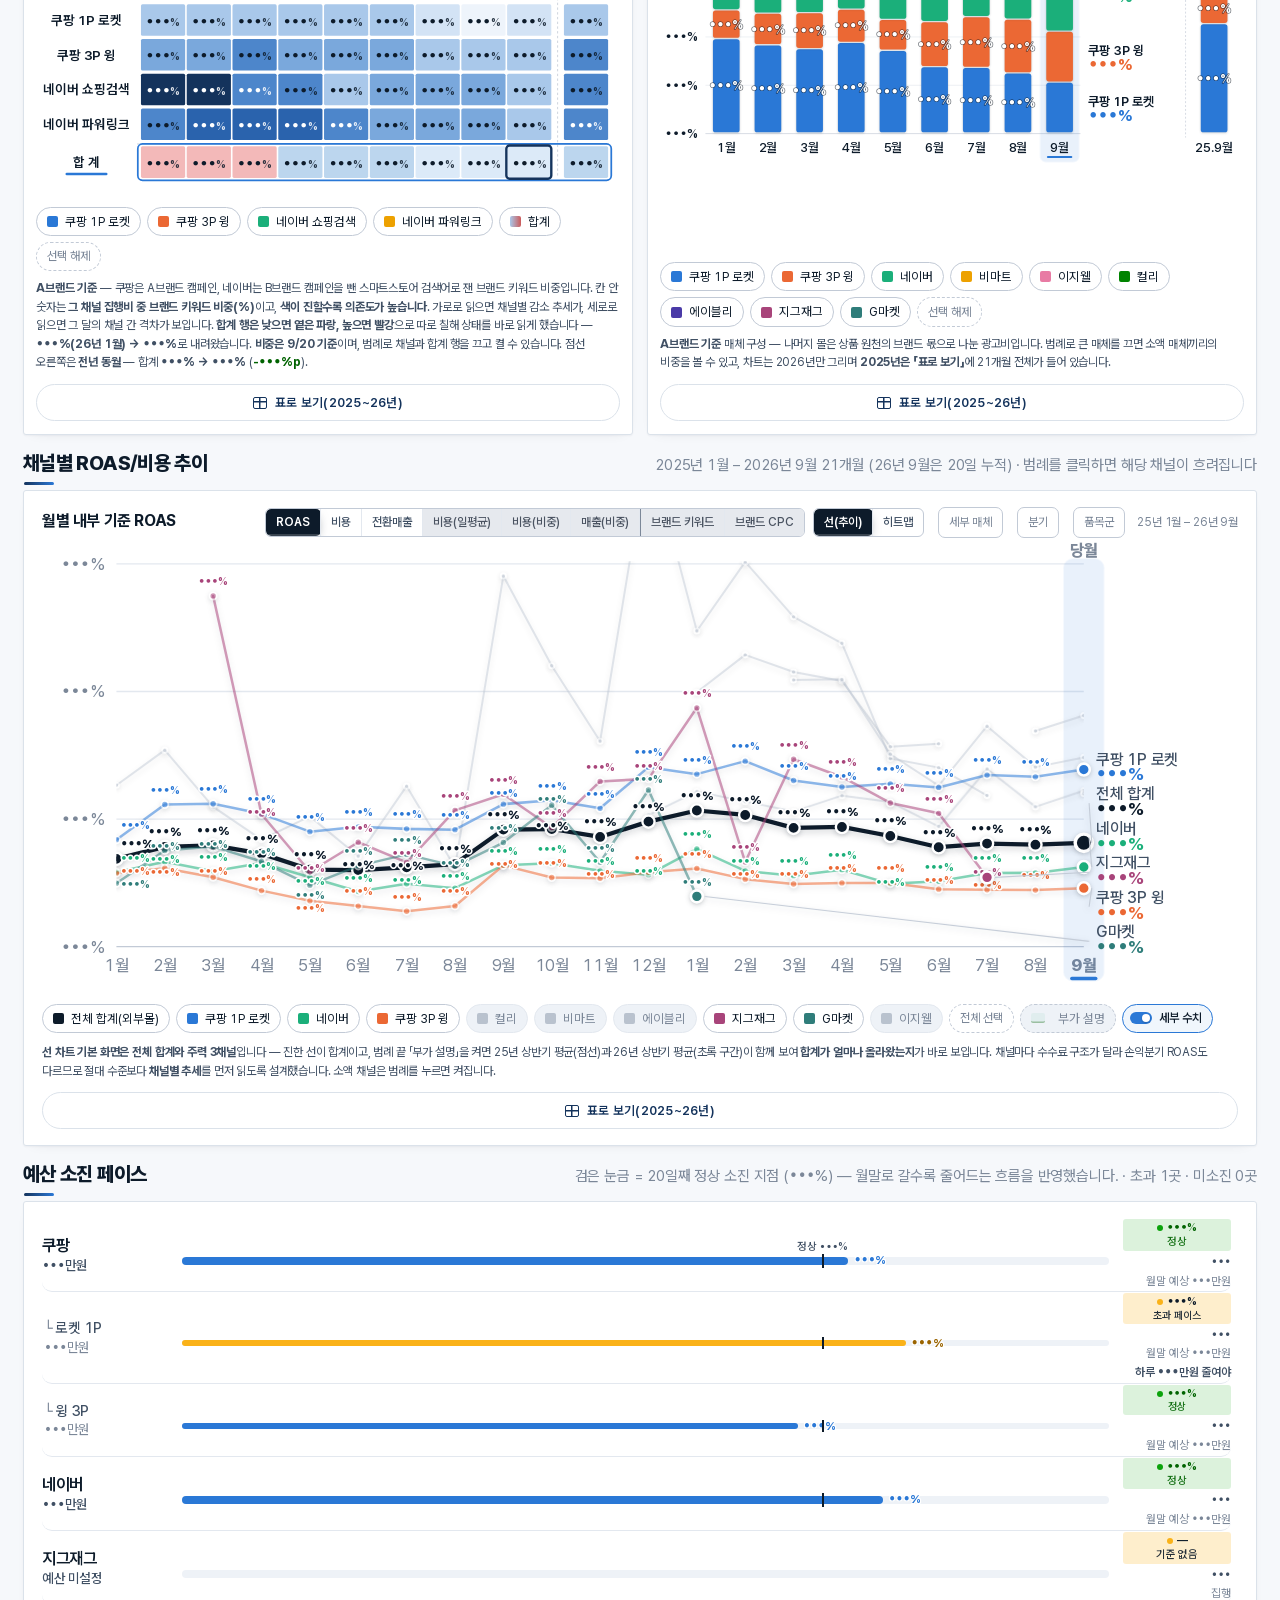
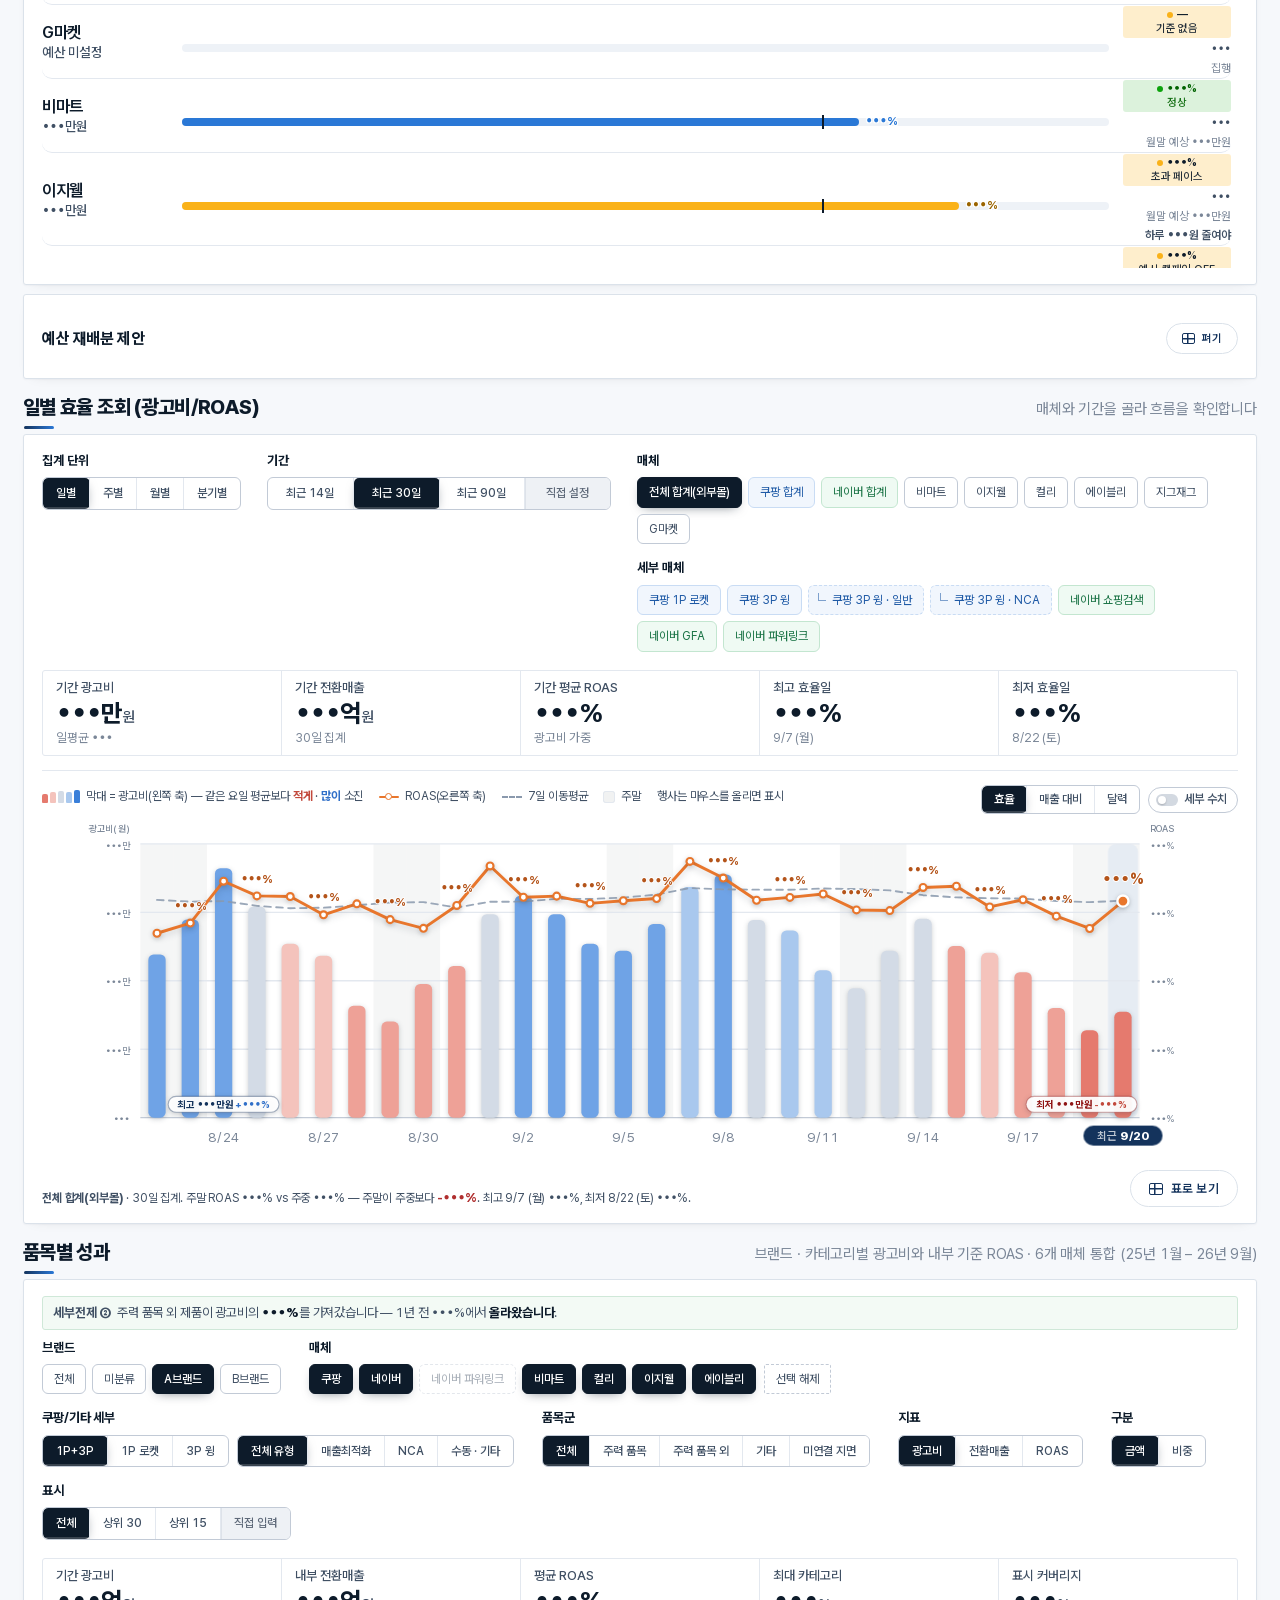
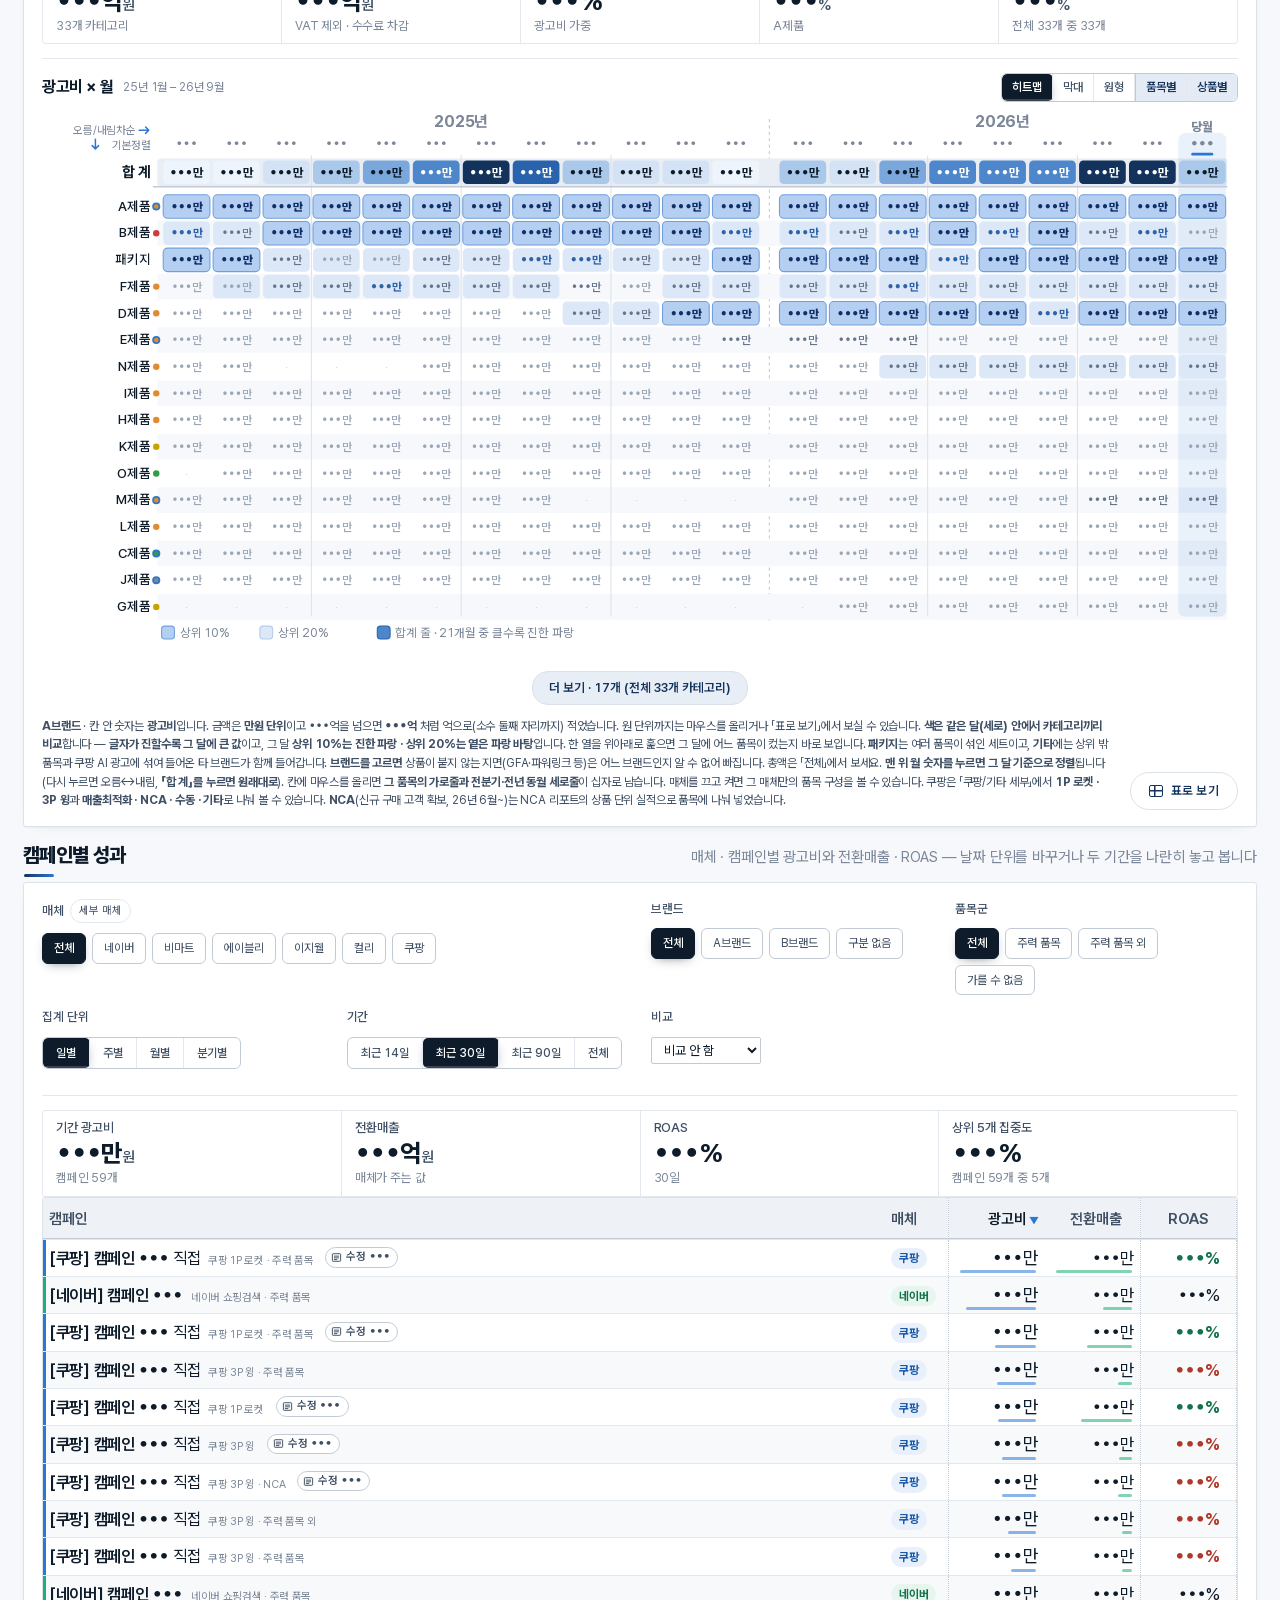
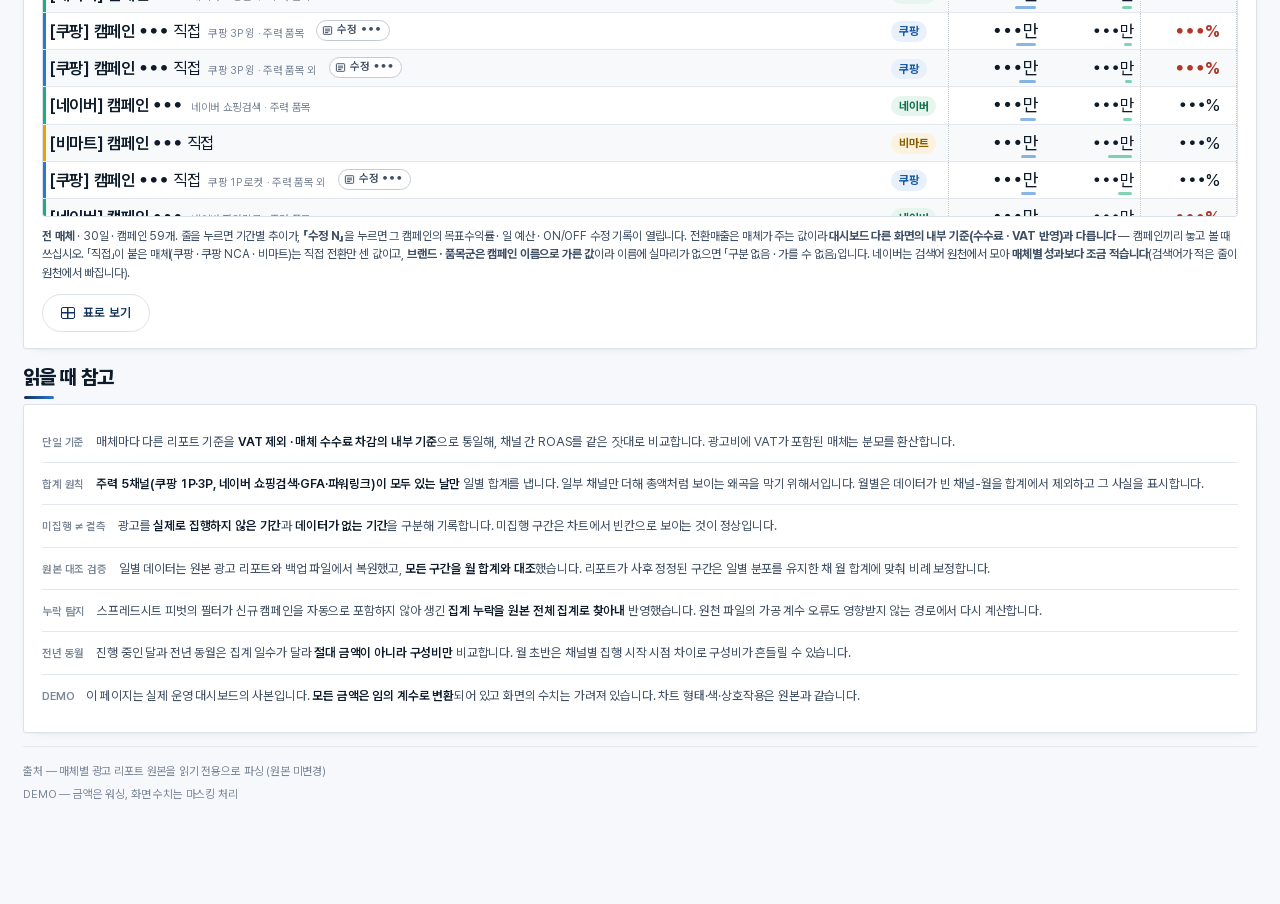
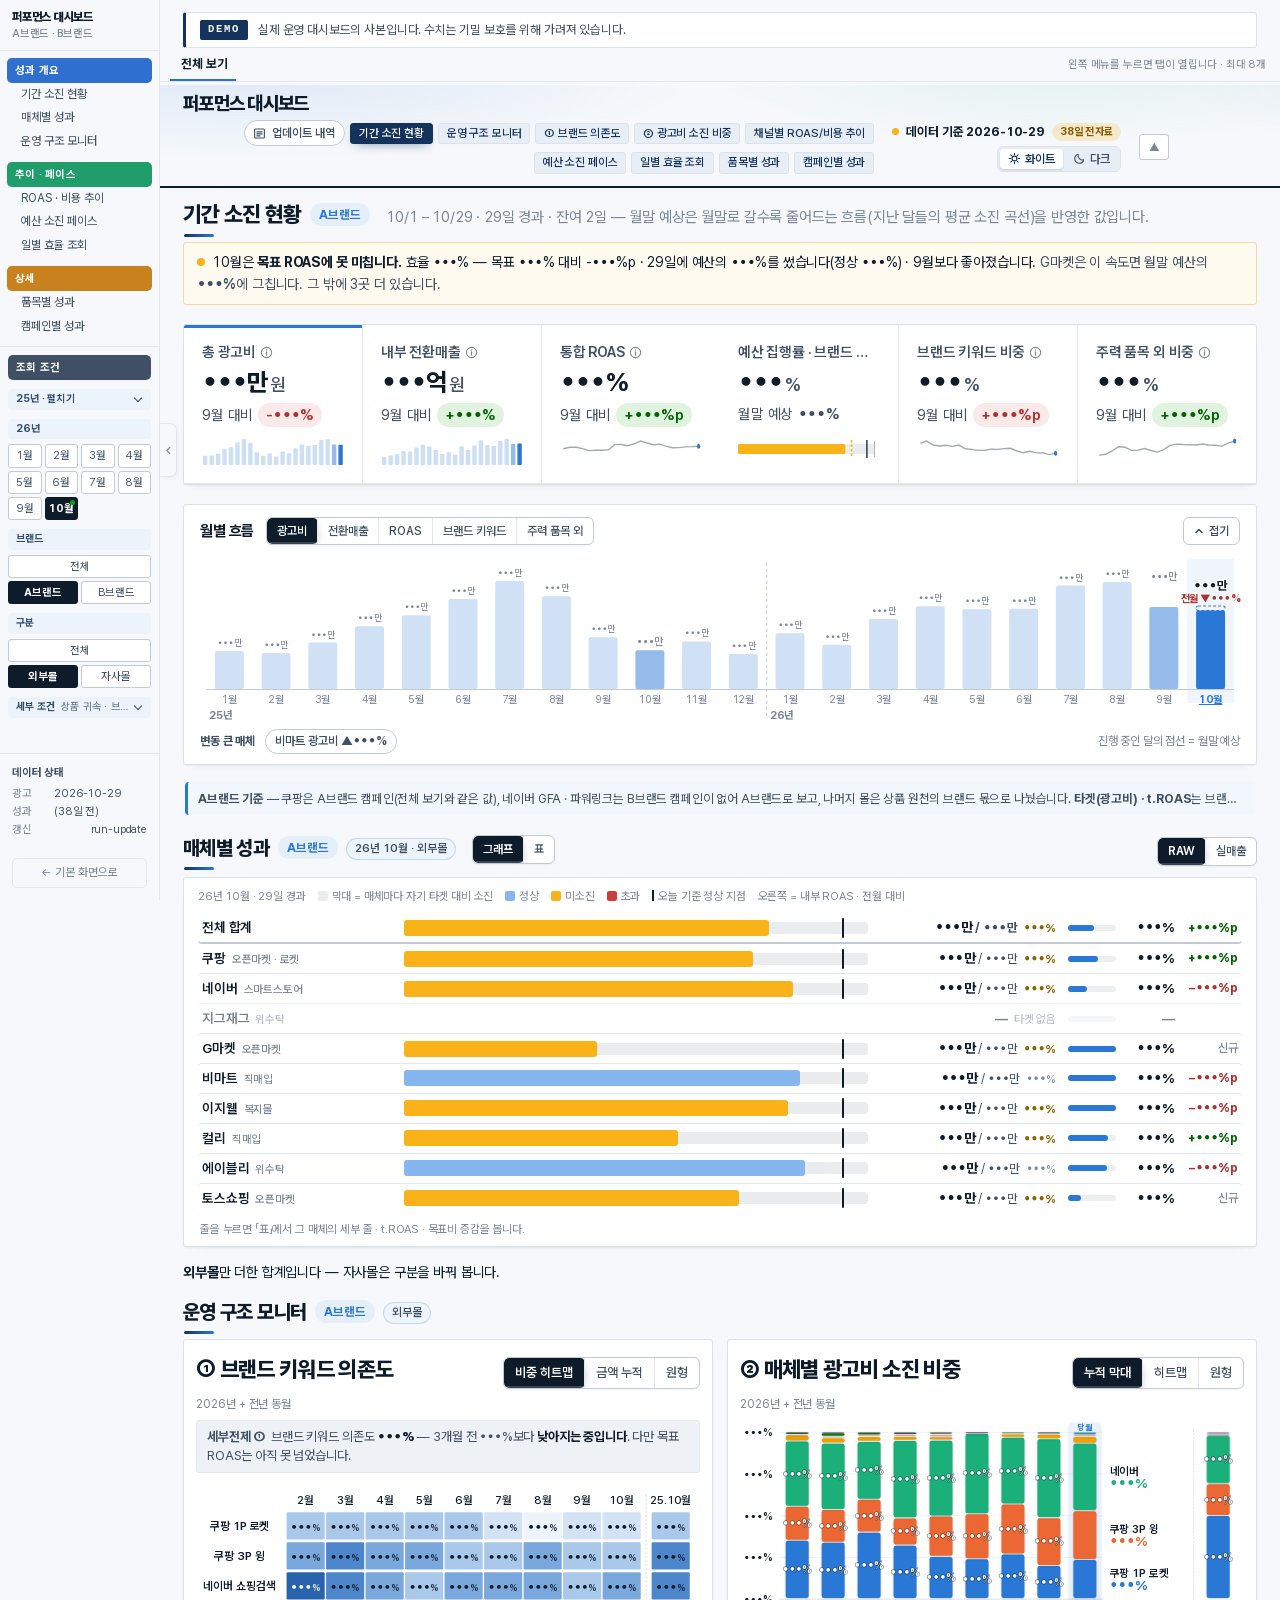
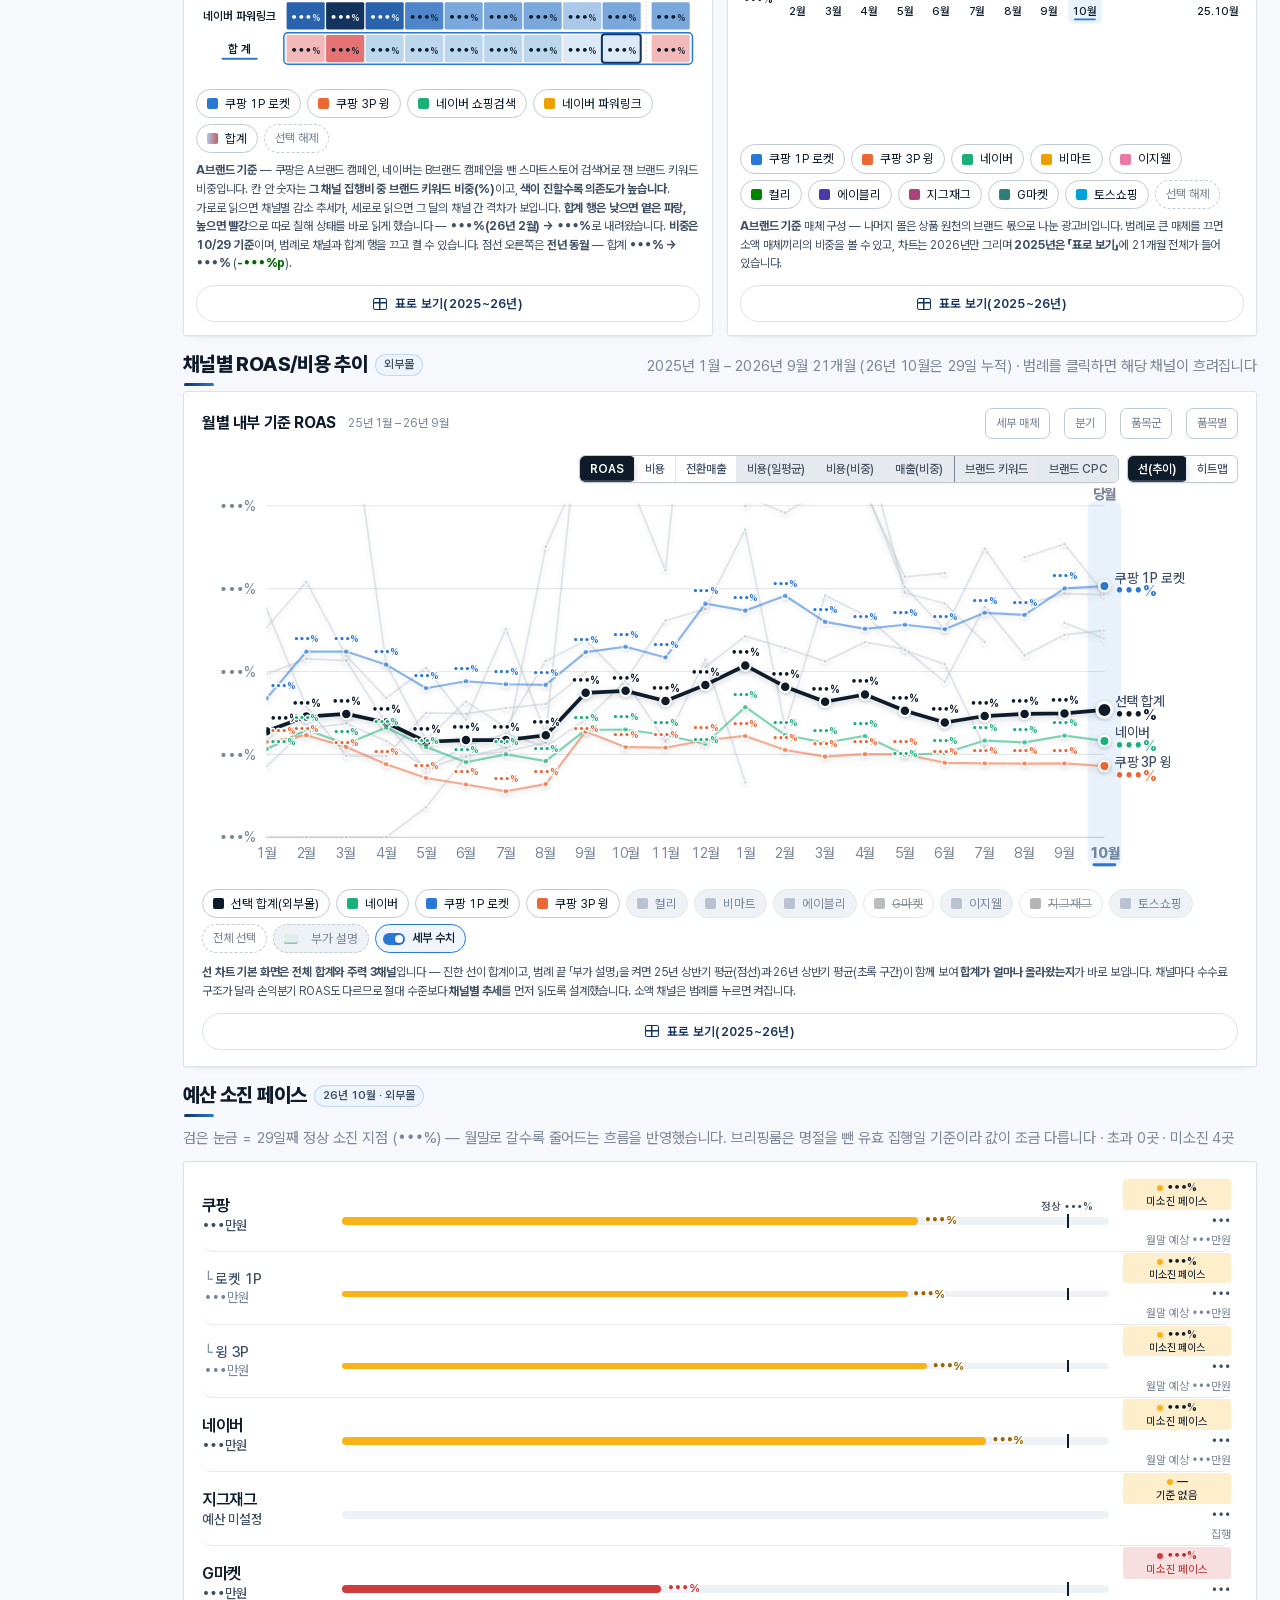
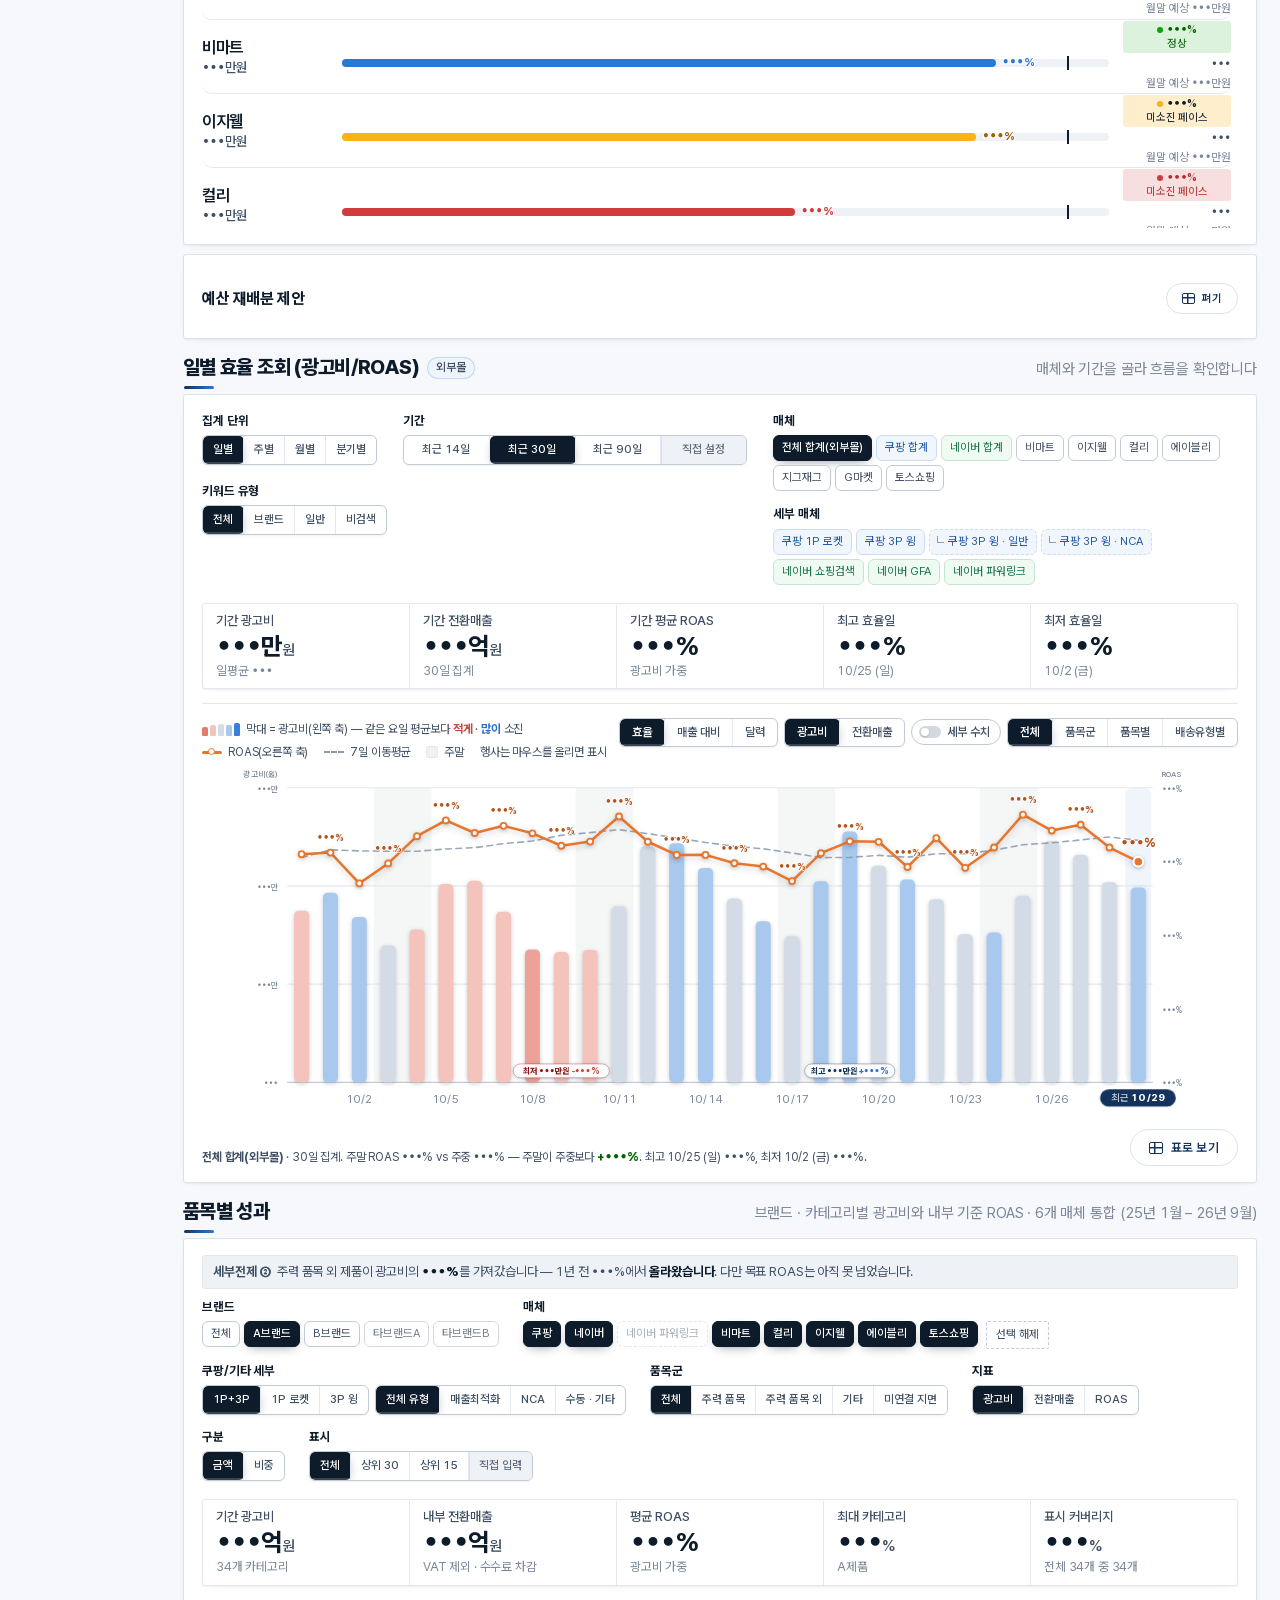
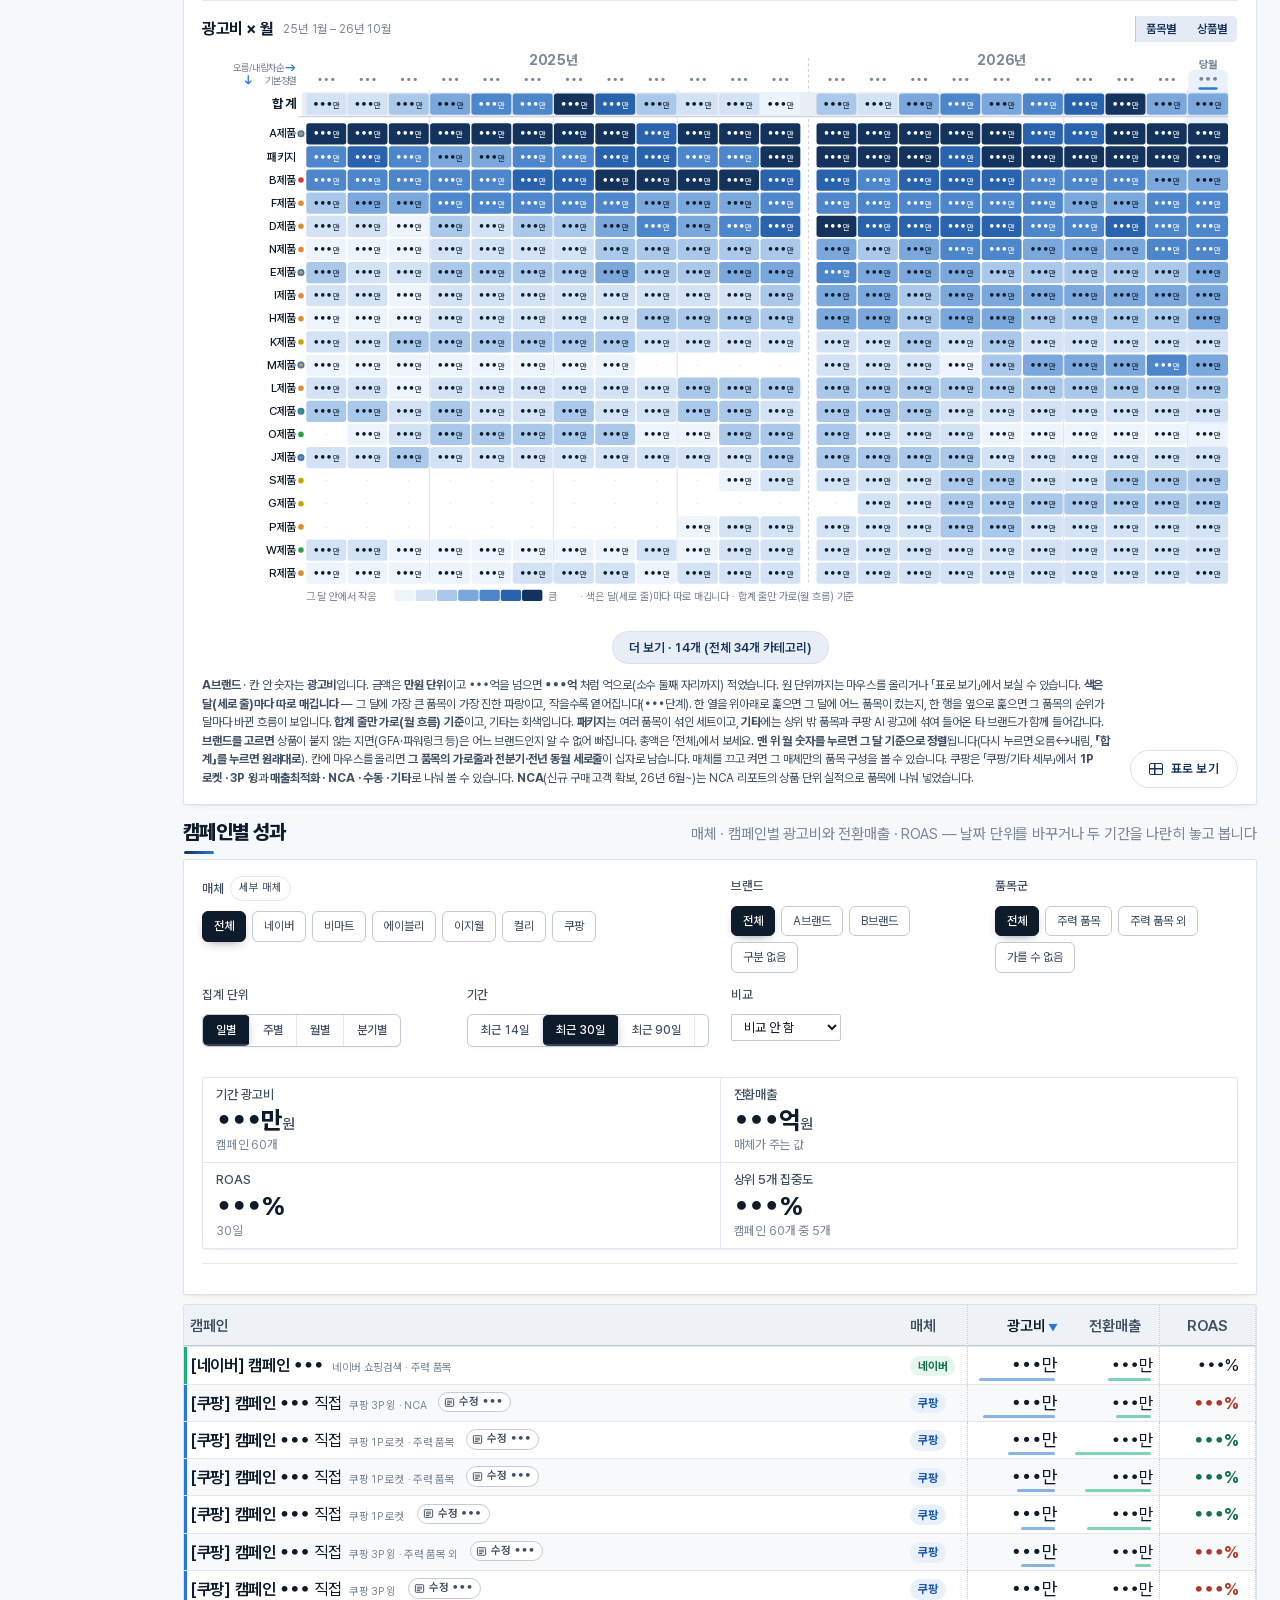
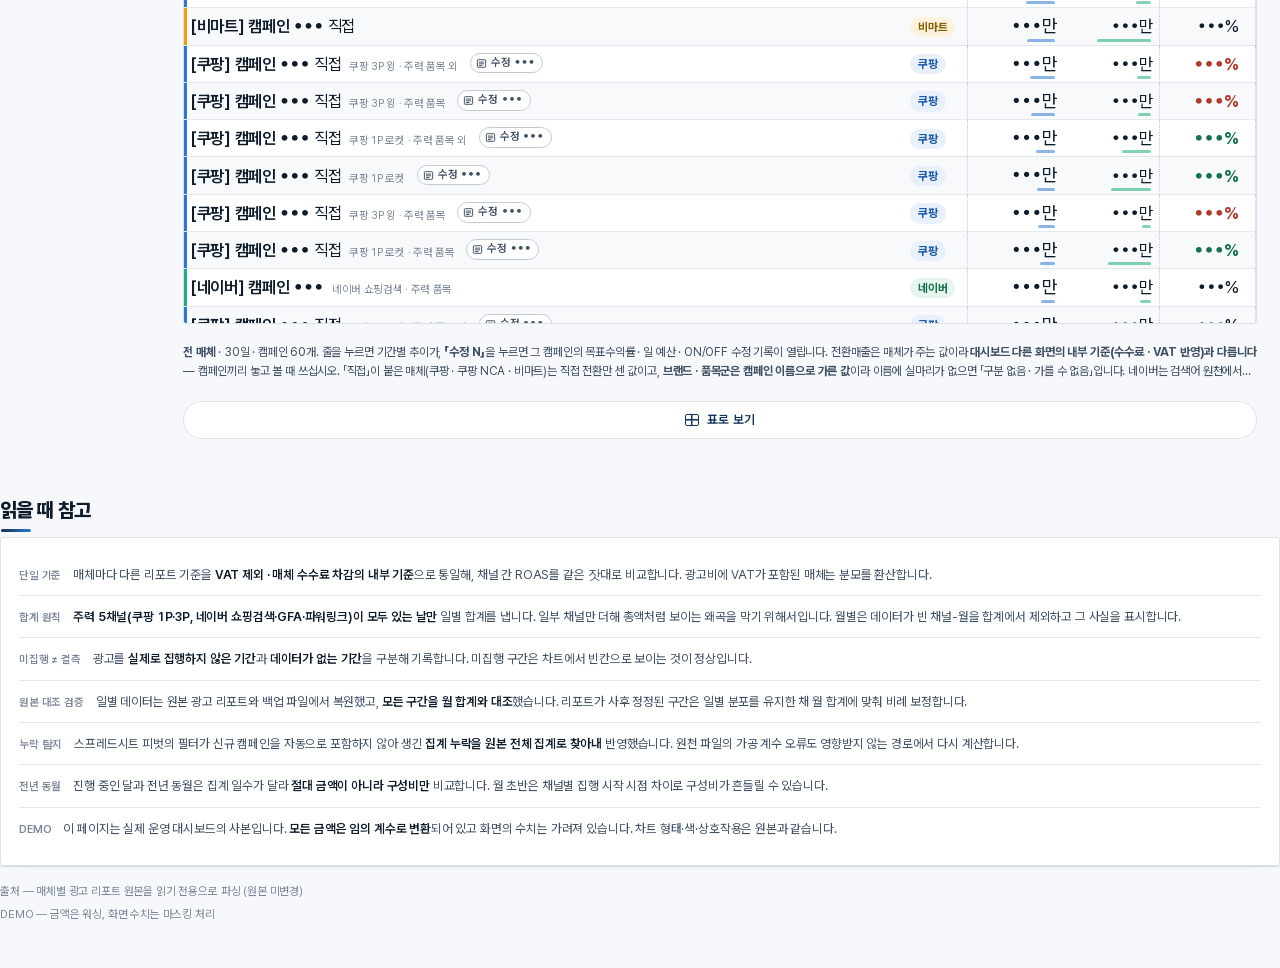
